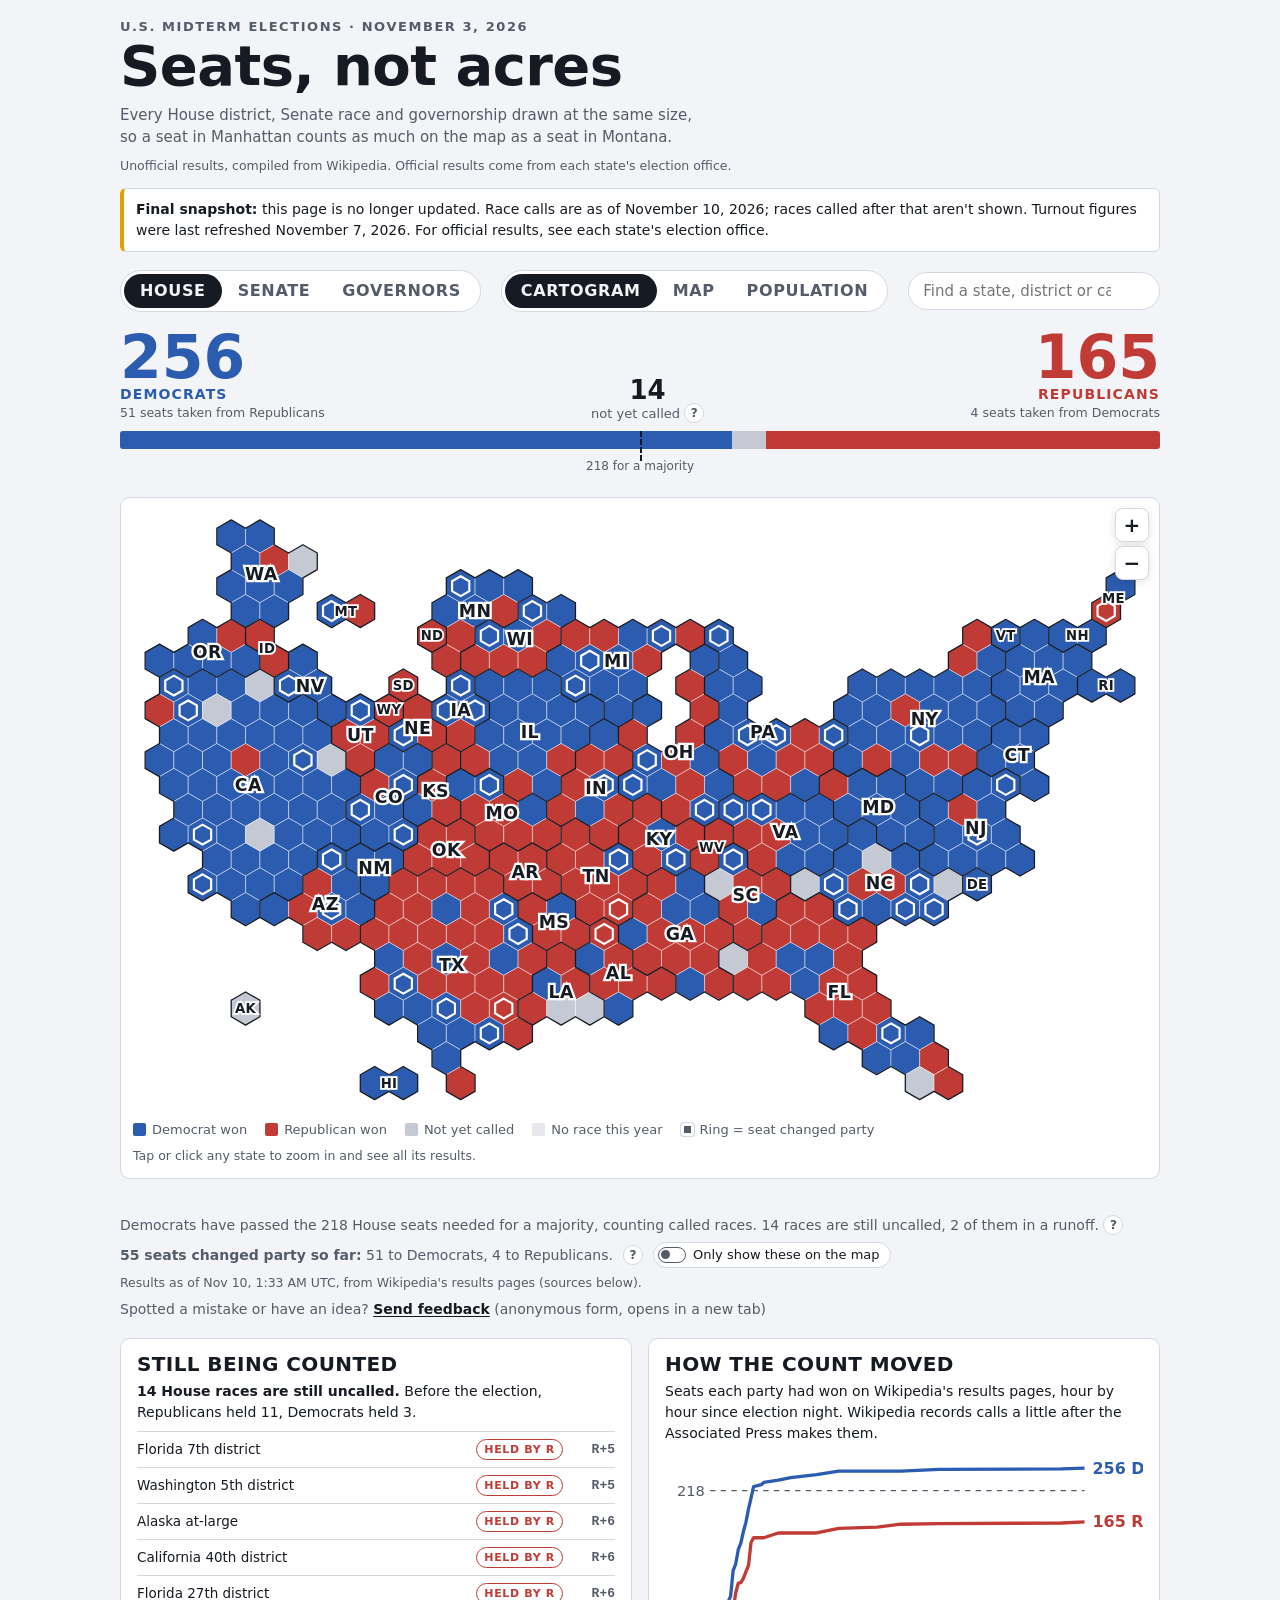
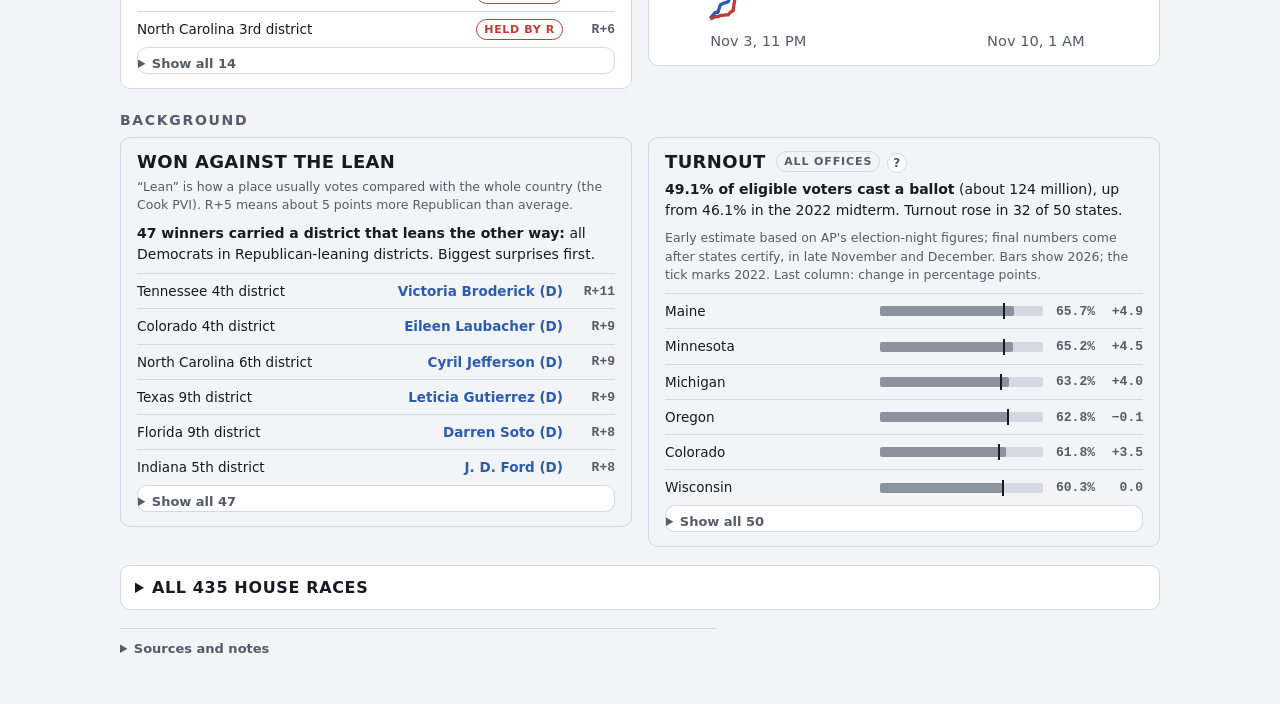
==== docs/index.html @ 41508993 "Results as of 2026-11-10T01:33:00Z UTC Co-Authored-By: Claude Opus 5.5 <noreply@anthropic.com> Claud" ====
<!doctype html>
<html lang="en">
<meta charset="utf-8">
<link rel="icon" href="data:image/svg+xml,%3Csvg xmlns=%27http://www.w3.org/2000/svg%27 viewBox=%270 0 32 32%27%3E%3Cpath d=%27M16 2l12 7v14l-12 7-12-7V9z%27 fill=%27%232c5cb0%27/%3E%3Cpath d=%27M16 2l12 7v14l-12 7z%27 fill=%27%23c03a36%27/%3E%3C/svg%3E">
<meta name="viewport" content="width=device-width, initial-scale=1, viewport-fit=cover">
<title>Seats, Not Acres</title>
<meta name="claude:viewport-fit-sides" content="cover">
<meta name="description" content="Cartogram of the 2026 US midterm results: every House district, Senate race and governorship drawn at equal size.">
<meta property="og:type" content="website">
<meta property="og:title" content="Seats, not acres: 2026 midterm results">
<meta property="og:description" content="An unofficial map of the 2026 US midterm results where every House seat, Senate race and governorship is the same size. Updated from Wikipedia.">
<meta name="twitter:card" content="summary_large_image">
<meta property="og:url" content="https://ajl713.github.io/midterm-cartogram/">
<meta property="og:image" content="https://ajl713.github.io/midterm-cartogram/preview.png">
<meta property="og:image:width" content="1200">
<meta property="og:image:height" content="630">
<meta property="og:image:alt" content="The seat tally and a hexagon map of the 2026 House results.">
<link rel="canonical" href="https://ajl713.github.io/midterm-cartogram/">
<style>
/* Layout concept: a single newsroom column. Tally board on top, the
   cartogram as the hero, legend and race list beneath. Party colours are
   semantic (they mean D / R), so the only free accent is the ink itself. */
:root {
  --paper: #f3f4f7;        /* cool grey-blue paper */
  --panel: #ffffff;
  --ink: #161a22;
  --ink-2: #545b69;        /* secondary text */
  --rule: #d4d8e0;
  --dem: #2c5cb0;
  --rep: #c03a36;
  --pending: #c4c9d3;      /* race not yet called */
  --norace: #e6e8ee;       /* no race this year */
  --halo: #ffffff;         /* flip ring + label knock-out */
  --state-line: #161a22;   /* state borders on the hexmap */
  --focus: #e0a100;
  --dem-2: #8aa7da;        /* delegation: mostly D */
  --rep-2: #df9692;        /* delegation: mostly R */
  --mixed: #a68cb3;        /* delegation: about even */
  --dem-3: #c9d6ee;        /* county margin: D by under 5 */
  --rep-3: #f1cbc8;        /* county margin: R by under 5 */
  --pending-dot: #7d8494;  /* uncalled race in the dot view (darker than "no race") */

  --display: "Avenir Next Condensed", "Bahnschrift SemiCondensed", "Roboto Condensed", "Arial Narrow", sans-serif-condensed, system-ui, sans-serif; /* device fonts only: no third-party font requests */
  --body: system-ui, -apple-system, "Segoe UI", Roboto, "Helvetica Neue", sans-serif;
  --mono: ui-monospace, "SF Mono", Menlo, Consolas, monospace;
}
@media (prefers-color-scheme: dark) {
  :root:not([data-theme="light"]) {
    --paper: #11141a; --panel: #1a1e26; --ink: #e9ecf2; --ink-2: #9aa3b2;
    --rule: #2e3440; --dem: #5b8be0; --rep: #e46b65; --pending: #4a515e;
    --norace: #20252e; --halo: #11141a; color-scheme: dark; --state-line: #e9ecf2;
    --dem-2: #5370a6; --rep-2: #a65650; --mixed: #9983ae; --pending-dot: #8a92a2; --dem-3: #33415c; --rep-3: #5a3734;
  }
}
:root[data-theme="dark"] {
  --paper: #11141a; --panel: #1a1e26; --ink: #e9ecf2; --ink-2: #9aa3b2;
  --rule: #2e3440; --dem: #5b8be0; --rep: #e46b65; --pending: #4a515e;
  --norace: #20252e; --halo: #11141a; color-scheme: dark; --state-line: #e9ecf2;
  --dem-2: #5370a6; --rep-2: #a65650; --mixed: #9983ae; --pending-dot: #8a92a2; --dem-3: #33415c; --rep-3: #5a3734;
}

body {
  margin: 0; /* no browser default margin, so the 16px side gutter is exact */
  background: var(--paper);
  color: var(--ink);
  font: 15px/1.5 var(--body);
  padding-left: max(16px, env(safe-area-inset-left, 0px));
  padding-right: max(16px, env(safe-area-inset-right, 0px));
  padding-block: 20px 40px;
}
.wrap { max-width: 1040px; margin: 0 auto; display: grid; gap: 22px; }

/* ---------- masthead ---------- */
.eyebrow {
  font: 600 13px/1 var(--display); letter-spacing: .12em; text-transform: uppercase;
  color: var(--ink-2); margin: 0 0 6px;
}
h1 {
  font: 700 clamp(34px, 6vw, 56px)/0.98 var(--display); letter-spacing: -.01em;
  margin: 0; text-wrap: balance;
}
.lede { margin: 10px 0 0; max-width: 62ch; color: var(--ink-2); }

/* ---------- controls ---------- */
.controls { display: flex; flex-wrap: wrap; gap: 12px 20px; align-items: center; justify-content: space-between; }
.tabs { display: inline-flex; border: 1px solid var(--rule); border-radius: 999px; padding: 3px; background: var(--panel); }
.tabs button {
  font: 600 16px/1 var(--display); letter-spacing: .04em; text-transform: uppercase;
  border: 0; background: transparent; color: var(--ink-2); padding: 9px 16px; border-radius: 999px; cursor: pointer;
}
.tabs button[aria-pressed="true"] { background: var(--ink); color: var(--paper); }
.toggle { display: inline-flex; align-items: center; gap: 8px; color: var(--ink-2); cursor: pointer; user-select: none; }
.toggle input { width: 18px; height: 18px; accent-color: var(--ink); }
button:focus-visible, .toggle input:focus-visible, summary:focus-visible { outline: 3px solid var(--focus); outline-offset: 2px; }

/* ---------- tally board ---------- */
.tally { display: grid; gap: 10px; }
.tally-row { display: flex; justify-content: space-between; align-items: end; gap: 12px; }
.side { display: grid; gap: 2px; }
.side.right { text-align: right; justify-items: end; }
.side .num { font: 700 clamp(40px, 7vw, 60px)/.9 var(--display); font-variant-numeric: tabular-nums; }
.side .who { font: 600 14px/1.2 var(--display); text-transform: uppercase; letter-spacing: .08em; }
.side .sub { font-size: 12.5px; color: var(--ink-2); }
.dem { color: var(--dem); } .rep { color: var(--rep); }
.mid { text-align: center; color: var(--ink-2); font-size: 13px; }
.mid strong { display: block; font: 700 26px/1 var(--display); color: var(--ink); font-variant-numeric: tabular-nums; }
.bar { position: relative; display: flex; height: 18px; border-radius: 3px; overflow: hidden; background: var(--pending); }
.bar span { display: block; height: 100%; transition: width .4s ease; }
.bar .d { background: var(--dem); } .bar .u { background: var(--pending); } .bar .r { background: var(--rep); }
.bar .hold { opacity: .55; }
.tick { position: relative; height: 22px; }
.tick::before { content: ""; position: absolute; left: var(--at); top: -26px; height: 30px; border-left: 2px dashed var(--ink); }
.tick span { position: absolute; left: var(--at); transform: translateX(-50%); font-size: 12px; color: var(--ink-2); white-space: nowrap; }
.status { font-size: 13.5px; color: var(--ink-2); margin: 0; }

/* ---------- map ---------- */
figure { margin: 0; background: var(--panel); border: 1px solid var(--rule); border-radius: 10px; padding: 12px; }
#map { display: block; width: 100%; height: auto; touch-action: manipulation; }
.seat { cursor: pointer; transition: opacity .2s; }
.seat .hex { stroke: var(--panel); stroke-width: .1; }
.seat .ring { fill: none; stroke: var(--halo); stroke-width: .13; }
.seat.dim { opacity: .18; }
.seat:hover .hex, .seat.active .hex { stroke: var(--ink); stroke-width: .14; }
.border { stroke: var(--state-line); stroke-width: .2; fill: none; stroke-linecap: round; pointer-events: none; }
.label { font: 600 .62px var(--display); text-anchor: middle; dominant-baseline: central; fill: var(--ink); pointer-events: none; letter-spacing: .02em; }
.label.on-color { fill: #fff; }
.label.house { font-size: 1.05px; fill: var(--ink); paint-order: stroke; stroke: var(--panel); stroke-width: .28px; }
.inset-note { font: .7px var(--body); fill: var(--ink-2); }

/* geographic styles (975 x 610 Albers USA units) */
.state .shape { stroke: var(--panel); stroke-width: .8; stroke-linejoin: round; }
.state .shape.outline { stroke: var(--rule); stroke-width: .7; }
.state:hover .shape, .state.active .shape { stroke: var(--ink); stroke-width: 1.6; }
.state .hatch { pointer-events: none; }
.hatch-line { fill: var(--halo); opacity: .55; }
.label.geo { font-size: 13px; fill: var(--ink); paint-order: stroke; stroke: var(--panel); stroke-width: 2.5px; stroke-opacity: .7; }
.dots path.dim { opacity: .15; }
.legend .stripes { background-image: repeating-linear-gradient(45deg, transparent 0 2px, var(--halo) 2px 4px) !important; outline: 1px solid var(--rule); }
.legend-note { flex-basis: 100%; margin: 2px 0 0; font-size: 12.5px; }

.legend { display: flex; flex-wrap: wrap; gap: 8px 18px; margin-top: 10px; font-size: 13px; color: var(--ink-2); }
.legend i { display: inline-block; width: 13px; height: 13px; border-radius: 2px; vertical-align: -2px; margin-right: 6px; }
.legend .ring { box-shadow: inset 0 0 0 3px var(--halo); outline: 1px solid var(--rule); }

/* ---------- tooltip ---------- */
#tip {
  position: fixed; z-index: 20; max-width: min(300px, calc(100vw - 32px)); pointer-events: none;
  background: var(--panel); color: var(--ink); border: 1px solid var(--rule); border-radius: 8px;
  padding: 10px 12px; box-shadow: 0 6px 24px rgb(0 0 0 / .18); font-size: 13.5px;
}
#tip h3 { font: 700 18px/1.1 var(--display); margin: 0 0 4px; }
#tip .call { font-weight: 600; }
#tip .meta { color: var(--ink-2); font-size: 12.5px; margin-top: 4px; }
#tip ul { margin: 6px 0 0; padding-left: 16px; color: var(--ink-2); font-size: 12.5px; }
.chip { display: inline-block; font: 600 11px/1 var(--display); letter-spacing: .08em; text-transform: uppercase; padding: 3px 6px; border-radius: 3px; margin-left: 6px; vertical-align: 2px; }
.chip.flip { background: var(--ink); color: var(--paper); }
.chip.wait { background: var(--pending); color: var(--ink); }

/* ---------- race list ---------- */
details { background: var(--panel); border: 1px solid var(--rule); border-radius: 10px; }
summary { cursor: pointer; padding: 12px 14px; font: 600 16px var(--display); letter-spacing: .04em; text-transform: uppercase; }
.table-wrap { overflow-x: auto; padding: 0 14px 14px; }
table { border-collapse: collapse; width: 100%; font-size: 13.5px; font-variant-numeric: tabular-nums; }
th, td { text-align: left; padding: 6px 8px; border-bottom: 1px solid var(--rule); white-space: nowrap; }
th { font: 600 12px var(--display); letter-spacing: .08em; text-transform: uppercase; color: var(--ink-2); }
td.party { font-weight: 600; }

footer { font-size: 12.5px; color: var(--ink-2); display: grid; gap: 6px; max-width: 75ch; }
footer p { margin: 0; }
footer a { color: inherit; }

@media (prefers-reduced-motion: reduce) { .bar span, .seat { transition: none; } }

/* ---------- context panels ---------- */
.panels { display: grid; grid-template-columns: repeat(auto-fit, minmax(min(100%, 380px), 1fr)); gap: 16px; align-items: start; }
.card { background: var(--panel); border: 1px solid var(--rule); border-radius: 10px; padding: 14px 16px; min-width: 0; }
.card h2 { font: 700 20px/1.1 var(--display); letter-spacing: .02em; text-transform: uppercase; margin: 0 0 6px; }
.card .hint { margin: 0 0 8px; font-size: 12.5px; color: var(--ink-2); }
.card .lead { margin: 0 0 8px; font-size: 14px; }
.rows { list-style: none; margin: 0; padding: 0; }
.rows li { display: flex; align-items: center; gap: 8px; padding: 7px 0; border-top: 1px solid var(--rule); font-size: 13.5px; }
.rows .what { flex: 1; min-width: 0; }
.rows .who { font-weight: 600; text-align: right; }
.rows .lean { font: 600 13px var(--mono); font-variant-numeric: tabular-nums; color: var(--ink-2); min-width: 44px; text-align: right; }
.pill { font: 600 11px/1 var(--display); letter-spacing: .06em; text-transform: uppercase; padding: 4px 7px; border-radius: 999px; white-space: nowrap; border: 1px solid currentColor; }
.pill.d { color: var(--dem); } .pill.r { color: var(--rep); } .pill.n { color: var(--ink-2); }
/* Turnout: neutral bars (turnout isn't partisan), a tick for 2022. */
.tbar { position: relative; flex: 0 0 34%; height: 10px; border-radius: 2px; background: var(--rule); }
.tbar .now { position: absolute; inset: 0 auto 0 0; border-radius: 2px; background: var(--ink-2); opacity: .55; }
.tbar .then { position: absolute; top: -3px; bottom: -3px; width: 2px; margin-left: -1px; background: var(--ink); }
.rows .delta { min-width: 40px; }
.more summary { padding: 8px 0 2px; font: 600 13px var(--body); text-transform: none; letter-spacing: 0; color: var(--ink-2); cursor: pointer; }
.more[open] summary { margin-bottom: 4px; }

/* ---------- explainers, changes line, search, state card, history ---------- */
.q {
  width: 20px; height: 20px; padding: 0; border-radius: 50%; border: 1px solid var(--rule);
  background: var(--panel); color: var(--ink-2); font: 600 12px/18px var(--body); cursor: pointer; vertical-align: 1px;
}
.q:hover { color: var(--ink); border-color: var(--ink-2); }
.linkish { border: 0; background: none; padding: 0; color: var(--ink); font: inherit; text-decoration: underline; text-underline-offset: 2px; cursor: pointer; }
.changes { display: flex; flex-wrap: wrap; gap: 4px 10px; align-items: center; }
#tip .term { max-width: 260px; font-size: 13px; line-height: 1.45; }

.finder { display: grid; gap: 4px; flex: 1 1 220px; max-width: 340px; }
.finder input {
  width: 100%; font: 15px var(--body); color: var(--ink); background: var(--panel);
  border: 1px solid var(--rule); border-radius: 999px; padding: 9px 14px;
}
.finder input:focus-visible { outline: 3px solid var(--focus); outline-offset: 1px; }
.find-msg { margin: 0; font-size: 13px; color: var(--ink-2); min-height: 0; }
.find-msg:empty { display: none; }

.state-card .state-head { display: flex; justify-content: space-between; align-items: center; }
.state-card .close { border: 0; background: none; color: var(--ink-2); font-size: 24px; line-height: 1; cursor: pointer; padding: 2px 6px; }
.state-card .rows li { justify-content: space-between; flex-wrap: wrap; }
.state-card .what { flex: 0 0 auto; min-width: 9em; color: var(--ink-2); }
.muted { color: var(--ink-2); }

.spark { width: 100%; height: auto; display: block; }
.spark .ln { fill: none; stroke-width: 2.5; stroke-linejoin: round; }
.spark .dem-ln { stroke: var(--dem); } .spark .rep-ln { stroke: var(--rep); }
.spark .maj { stroke: var(--ink-2); stroke-dasharray: 4 4; stroke-width: 1; }
.spark .axis { font: 11px var(--body); fill: var(--ink-2); }
.spark .end { font: 600 12px var(--body); }
.spark .end.dem { fill: var(--dem); } .spark .end.rep { fill: var(--rep); }

/* ---------- zoom ---------- */
figure { position: relative; }
.zoom-out {
  position: absolute; top: 10px; left: 10px; z-index: 2;
  font: 600 13px var(--body); color: var(--ink); background: var(--panel);
  border: 1px solid var(--rule); border-radius: 999px; padding: 7px 12px; cursor: pointer;
  box-shadow: 0 2px 8px rgb(0 0 0 / .12);
}
.zoom-out:focus-visible { outline: 3px solid var(--focus); outline-offset: 2px; }
.seat.unfocused { opacity: .35; }
.seat.unfocused.dim { opacity: .12; }
/* Lines keep the same on-screen width at any zoom. */
.seat .hex, .border, .state .shape, .counties { vector-effect: non-scaling-stroke; }
.seat .hex { stroke-width: .6px; stroke-opacity: .75; } /* softer gaps between hexagons */
.seat:hover .hex, .seat.active .hex { stroke-width: 2px; }
.border { stroke-width: 1.3px; } /* state borders: thin, so they outline without dominating */
.state .shape { stroke-width: 1px; }
.state .shape.outline { stroke-width: 1px; }
.state:hover .shape, .state.active .shape { stroke-width: 2px; }
.counties { fill: none; stroke: var(--ink-2); stroke-width: .7px; opacity: .55; pointer-events: none; }
/* State labels on the map keep their size as you zoom in. */
.label.geo { font-size: calc(13px / var(--z, 1)); stroke-width: calc(2.5px / var(--z, 1)); }
@media (prefers-reduced-motion: reduce) { .seat { transition: none; } }
/* Keyboard focus on a seat: outline the shape itself (an outline on an SVG
   group is drawn around its whole bounding box, which looks like a stray box). */
.seat:focus { outline: none; }
.seat:focus-visible .hex, .seat:focus-visible .shape { stroke: var(--focus); stroke-width: 3px; }
/* House cartogram state labels also keep their size when zoomed. */
.label.house { font-size: calc(1.05px / var(--z, 1)); stroke-width: calc(.28px / var(--z, 1)); }

/* Disclaimer under the map while county lines are shown */
.county-note {
  margin: 8px 0 0; padding: 8px 10px; font-size: 13px; color: var(--ink-2);
  background: var(--paper); border-left: 3px solid var(--pending); border-radius: 4px;
}
.county-note strong { color: var(--ink); font-weight: 600; }

/* ---------- districts (House view, zoomed into a state) ---------- */
.seat.district .shape { stroke: var(--panel); stroke-width: 1.2px; vector-effect: non-scaling-stroke; stroke-linejoin: round; }
.seat.district:hover .shape, .seat.district.active .shape { stroke: var(--ink); stroke-width: 2.2px; }
.seat.district:focus-visible .shape { stroke: var(--focus); stroke-width: 3px; }
.district-lines { fill: none; stroke: var(--ink); stroke-width: 1.3px; opacity: .7; vector-effect: non-scaling-stroke; pointer-events: none; }

/* ---------- counties (Senate / governor, zoomed in, when county results exist) ---------- */
.seat.county .shape { stroke: var(--panel); stroke-width: .8px; vector-effect: non-scaling-stroke; stroke-linejoin: round; }
.seat.county:hover .shape, .seat.county.active .shape { stroke: var(--ink); stroke-width: 2px; }
.seat.county:focus-visible .shape { stroke: var(--focus); stroke-width: 3px; }

/* ---------- cleaner layout (Nov 4) ---------- */
/* Text for screen readers only (e.g. the search box's label; the placeholder shows it visually). */
.sr-only { position: absolute; width: 1px; height: 1px; padding: 0; margin: -1px; overflow: hidden; clip: rect(0 0 0 0); white-space: nowrap; border: 0; }
.wrap { gap: 18px; grid-template-columns: minmax(0, 1fr); } /* one column that never grows past the screen */
.tally { gap: 8px; }
.side .sub:empty { display: none; }

/* Map hint: shown until a state is zoomed into. */
.map-hint { margin: 8px 0 0; font-size: 12.5px; color: var(--ink-2); }
figure:has(.zoom-out:not([hidden])) .map-hint { display: none; }

/* The short summary right under the map. */
.summary { display: grid; gap: 6px; }
.summary .status { font-size: 14px; }
.summary .asof { font-size: 12.5px; }

/* Background: lean and turnout, quieter than the count panels. */
.background { display: grid; gap: 10px; }
.section-title { font: 600 14px/1 var(--display); letter-spacing: .12em; text-transform: uppercase; color: var(--ink-2); margin: 6px 0 0; }
.card h3 { font: 700 18px/1.1 var(--display); letter-spacing: .02em; text-transform: uppercase; margin: 0 0 6px; }
.card.quiet { background: transparent; }
.scope { font: 600 11px/1 var(--display); letter-spacing: .08em; color: var(--ink-2); border: 1px solid var(--rule); border-radius: 999px; padding: 3px 7px; vertical-align: 3px; margin-left: 4px; }

/* Sources and notes: one line, opens on tap. */
details.notes { background: none; border: 0; border-top: 1px solid var(--rule); border-radius: 0; }
details.notes summary { padding: 12px 0 8px; font: 600 13px var(--body); letter-spacing: 0; text-transform: none; color: var(--ink-2); }
.notes-body { display: grid; gap: 6px; padding-bottom: 8px; }

/* Phones: smaller masthead, and the map runs edge to edge so the hexagons are as big as possible. */
@media (max-width: 600px) {
  h1 { font-size: 34px; }
  .lede { font-size: 14px; }
  .controls { gap: 10px; }
  .tabs button { padding: 9px 12px; font-size: 15px; }
  .finder { flex-basis: 100%; max-width: none; }
  figure { margin-inline: -16px; width: calc(100% + 32px); min-width: 0; box-sizing: border-box; border-radius: 0; border-inline: 0; padding: 8px 4px; }
  figure .legend, figure .map-hint, figure .county-note { margin-inline: 12px; }
}

/* ---------- map lines that must show over any fill (Nov 4 fix) ----------
   Cartographic "casing": each line is drawn twice, wide and dark underneath,
   thin and white on top. White-with-a-dark-edge stays visible on blue, red,
   grey and the plain background, in light and dark mode. */
:root { --line-top: #ffffff; --line-casing: #000000; }
.counties-casing, .counties, .district-casing, .district-lines {
  fill: none; pointer-events: none; vector-effect: non-scaling-stroke; stroke-linejoin: round;
}
.counties-casing { stroke: var(--line-casing); stroke-width: 2.2px; opacity: .35; }
.counties { stroke: var(--line-top); stroke-width: .8px; opacity: .85; }
/* House, Population style: counties step back so the district borders lead. */
.counties.under-districts { opacity: .45; }
.district-casing { stroke: var(--line-casing); stroke-width: 4.5px; opacity: .55; }
.district-lines { stroke: var(--line-top); stroke-width: 2.2px; opacity: 1; }
/* Population style: plain background, so plain lines. Districts are a solid ink line
   with a thin halo in the page color, so they stay on top of dots and county lines. */
.counties.plain { stroke: var(--ink-2); stroke-width: .8px; opacity: .6; }
.counties.plain.under-districts { opacity: .4; }
.district-casing { stroke: var(--panel); stroke-width: 5px; opacity: .9; }
.district-lines { stroke: var(--ink); stroke-width: 2.2px; }

/* Trust notes in the masthead */
.unofficial { margin: 8px 0 0; font-size: 12.5px; color: var(--ink-2); }
.final-banner {
  margin: 12px 0 0; padding: 10px 12px; font-size: 14px; color: var(--ink);
  background: var(--panel); border: 1px solid var(--rule); border-left: 4px solid var(--focus); border-radius: 6px;
}

/* Keyboard: a "skip past the map" link that appears only when focused. */
.skip { position: absolute; left: 12px; top: 52px; z-index: 5; background: var(--panel); color: var(--ink);
  border: 1px solid var(--rule); border-radius: 999px; padding: 7px 12px; font: 600 13px var(--body); }
.skip:not(:focus) { width: 1px; height: 1px; padding: 0; border: 0; overflow: hidden; clip: rect(0 0 0 0); white-space: nowrap; }
.skip:focus { outline: 3px solid var(--focus); outline-offset: 2px; }
.tabs button:focus-visible { outline: 3px solid var(--focus); outline-offset: 2px; }
/* Taps on a population dot go to the state under it (empty space zooms out). */
.dots { pointer-events: none; }
/* A state's whole inside counts as the state, even where it is drawn as an outline only
   (Population style), so only real empty space or ocean zooms back out. */
.seat .shape { pointer-events: all; }

/* ---------- state names on the Map and Population styles ---------- */
/* Country view: small states and the Population style have no room for names. */
#map:not(.zoomed) .label.geo.small, #map:not(.zoomed) .state-labels.zoom-only { display: none; }
/* Zoomed in: a fixed, readable size on any screen (--upx = map units per screen pixel),
   with a halo in the page color so names read over districts, counties and dots. */
#map.zoomed .label.geo {
  font-size: calc(12px * var(--upx, 1)); stroke-width: calc(3px * var(--upx, 1));
  stroke: var(--panel); stroke-opacity: .85; paint-order: stroke; letter-spacing: .04em;
}

/* ---------- pan and zoom by hand ---------- */
#map { touch-action: pan-x pan-y; }          /* one finger scrolls the page; pinches come to the map */
#map.pannable { touch-action: none; cursor: grab; } /* zoomed in: one finger or the mouse moves the map */
#map.dragging { cursor: grabbing; }
#map.dragging .seat { cursor: grabbing; }
.zoom-ctrls { position: absolute; top: 10px; right: 10px; z-index: 2; display: grid; gap: 4px; }
.zoom-ctrls button {
  width: 34px; height: 34px; border-radius: 8px; border: 1px solid var(--rule); background: var(--panel);
  color: var(--ink); font: 600 20px/1 var(--body); cursor: pointer; box-shadow: 0 2px 8px rgb(0 0 0 / .12);
}
.zoom-ctrls button:focus-visible { outline: 3px solid var(--focus); outline-offset: 2px; }
.wheel-hint {
  position: absolute; left: 50%; top: 45%; transform: translate(-50%, -50%); z-index: 3; margin: 0;
  background: rgb(0 0 0 / .72); color: #fff; font-size: 14px; padding: 8px 12px; border-radius: 8px;
  pointer-events: none; white-space: nowrap;
}
@media (hover: none) { .wheel-hint { display: none; } } /* phones and tablets pinch instead */

/* ---------- smooth changes ---------- */
/* Toggle highlight: one pill per group that slides to the pressed button. */
.tabs { position: relative; }
.tabs .pill-bg { position: absolute; top: 3px; bottom: 3px; left: 0; border-radius: 999px; background: var(--ink); pointer-events: none; }
.tabs .pill-bg.ready { transition: transform .28s cubic-bezier(.3,.7,.2,1), width .28s cubic-bezier(.3,.7,.2,1); }
.tabs button { position: relative; z-index: 1; transition: color .2s; }
.tabs button[aria-pressed="true"] { background: transparent; color: var(--paper); }
/* Crossfade timing; the toggles and the tally animate themselves instead. */
::view-transition-old(root), ::view-transition-new(root) { animation-duration: .28s; }
.controls { view-transition-name: controls; }
.tally { view-transition-name: tally; }
::view-transition-old(controls), ::view-transition-old(tally) { animation: none; opacity: 0; }
::view-transition-new(controls), ::view-transition-new(tally) { animation: none; }
/* Small things appear with a short fade instead of popping in. */
@keyframes fade-in { from { opacity: 0; transform: translateY(3px); } to { opacity: 1; transform: none; } }
#tip:not([hidden]) { animation: fade-in .12s ease-out; }
.state-card:not([hidden]), .zoom-out:not([hidden]), .final-banner:not([hidden]) { animation: fade-in .22s ease-out; }
@media (prefers-reduced-motion: reduce) {
  .tabs .pill-bg.ready, .tabs button { transition: none; }
  #tip:not([hidden]), .state-card:not([hidden]), .zoom-out:not([hidden]), .final-banner:not([hidden]) { animation: none; }
  ::view-transition-group(*), ::view-transition-old(*), ::view-transition-new(*) { animation: none !important; }
}

/* ---------- steady tally board + changed-party switch ---------- */
/* The line under each number is always there (House shows seats taken from the other
   party), so the board never changes height when switching offices. */
.side .sub, .side .sub:empty { display: block; min-height: 1.3em; }
.bar span { transition: width .45s cubic-bezier(.3,.7,.2,1); }
/* "Only show these on the map": a small on/off switch. The label never changes,
   so the line doesn't reflow; the switch itself shows on or off. */
.flip-switch { display: inline-flex; align-items: center; gap: 7px; padding: 3px 10px 3px 4px; border: 1px solid var(--rule);
  border-radius: 999px; background: var(--panel); color: var(--ink); font: 500 13px/1.4 var(--body); cursor: pointer;
  transition: border-color .2s, background-color .2s; }
.flip-switch:hover { border-color: var(--ink-2); }
.flip-switch .track { position: relative; box-sizing: border-box; width: 28px; height: 16px; border-radius: 999px;
  border: 1.5px solid var(--ink-2); background: transparent; transition: background-color .2s, border-color .2s; }
.flip-switch .track::after { content: ""; position: absolute; top: 2px; left: 2px; width: 9px; height: 9px; border-radius: 50%;
  background: var(--ink-2); transition: transform .2s cubic-bezier(.3,.7,.2,1), background-color .2s; }
.flip-switch[aria-pressed="true"] { border-color: var(--ink); }
.flip-switch[aria-pressed="true"] .track { background: var(--ink); border-color: var(--ink); }
.flip-switch[aria-pressed="true"] .track::after { transform: translateX(12px); background: var(--paper); }
@media (prefers-reduced-motion: reduce) { .flip-switch, .flip-switch .track, .flip-switch .track::after, .bar span { transition: none; } }

/* ---------- feedback link ---------- */
.feedback a { color: var(--ink); font-weight: 600; text-underline-offset: 2px; }
.feedback .aside { color: var(--ink-2); }

/* House cartogram: one- and two-seat states get a smaller name so neighbours don't collide. */
.label.house.small { font-size: .8px; stroke-width: .22px; }
#map.zoomed .label.house.small { font-size: calc(.8px / var(--z, 1)); stroke-width: calc(.22px / var(--z, 1)); }
</style>

<main class="wrap">
  <header>
    <p class="eyebrow">U.S. midterm elections · November 3, 2026</p>
    <h1>Seats, not acres</h1>
    <p class="lede">Every House district, Senate race and governorship drawn at the same size, so a seat in Manhattan counts as much on the map as a seat in Montana.</p>
    <p class="unofficial">Unofficial results, compiled from Wikipedia. Official results come from each state's election office.</p>
    <p class="final-banner" id="final-banner" role="status" hidden></p>
  </header>

  <div class="controls">
    <div class="tabs" role="group" aria-label="Office">
      <button type="button" data-view="house" aria-pressed="true">House</button>
      <button type="button" data-view="senate" aria-pressed="false">Senate</button>
      <button type="button" data-view="governors" aria-pressed="false">Governors</button>
    </div>
    <div class="tabs styles" role="group" aria-label="Map style">
      <button type="button" data-style="cartogram" aria-pressed="true">Cartogram</button>
      <button type="button" data-style="map" aria-pressed="false">Map</button>
      <button type="button" data-style="dots" aria-pressed="false">Population</button>
    </div>
    <div class="finder">
      <label for="find" class="sr-only">Find a race</label>
      <input id="find" type="search" list="find-list" placeholder="Find a state, district or candidate" autocomplete="off" enterkeyhint="search">
      <datalist id="find-list"></datalist>
      <p class="find-msg" id="find-msg" role="status"></p>
    </div>
  </div>

  <section class="tally" aria-label="Seat count">
    <div class="tally-row">
      <div class="side dem"><span class="num" id="d-num">0</span><span class="who">Democrats</span><span class="sub" id="d-sub"></span></div>
      <div class="mid"><strong id="u-num">0</strong>not yet called <button type="button" class="q" data-term="pending" aria-label="What does not yet called mean?">?</button></div>
      <div class="side right rep"><span class="num" id="r-num">0</span><span class="who">Republicans</span><span class="sub" id="r-sub"></span></div>
    </div>
    <div class="bar" id="bar" role="img"></div>
    <div class="tick" id="tick"><span></span></div>
  </section>

  <figure>
    <a class="skip" href="#after-map">Skip past the map</a>
    <button type="button" class="zoom-out" id="zoom-out" hidden>← Whole country</button>
    <div class="zoom-ctrls" role="group" aria-label="Zoom">
      <button type="button" id="zoom-in-btn" aria-label="Zoom in">+</button>
      <button type="button" id="zoom-out-btn" aria-label="Zoom out">−</button>
    </div>
    <p class="wheel-hint" id="wheel-hint" hidden>Hold Ctrl (⌘ on a Mac) and scroll to zoom, or pinch</p>
    <svg id="map" role="group" aria-label="Map of results. Use the search box to jump to a state, then Tab through its seats; Enter opens one." aria-describedby="status"></svg>
    <p class="county-note" id="county-note" role="note" hidden>County lines show borders only. <strong>How each county voted isn't available yet:</strong> states are still counting, and county results are published as each state finishes.</p>
    <div class="legend" id="legend"></div>
    <p class="map-hint">Tap or click any state to zoom in and see all its results.</p>
  </figure>

  <span id="after-map" tabindex="-1"></span>
  <section class="card state-card" id="state-card" hidden aria-live="polite"></section>

  <section class="summary" aria-label="Where things stand">
    <p class="status"><span id="status"></span> <button type="button" class="q" data-term="majority" aria-label="What is a majority?">?</button></p>
    <p class="status" id="held-note" hidden></p>
    <p class="status changes"><span id="changes"></span> <button type="button" class="q" data-term="gain" aria-label="What counts as changing party?">?</button>
      <button type="button" class="flip-switch" id="show-flips" aria-pressed="false"><span class="track" aria-hidden="true"></span>Only show these on the map</button></p>
    <p class="status asof">Results as of <span data-updated>…</span>, from Wikipedia's results pages (sources below).</p>
    <p class="status feedback">Spotted a mistake or have an idea? <a href="https://docs.google.com/forms/d/e/1FAIpQLSe3xU336rEL3261p4J6LMn-C82QrbYm8YPACOikHYaEpKunyg/viewform" target="_blank" rel="noopener">Send feedback</a> <span class="aside">(anonymous form, opens in a new tab)</span></p>
  </section>

  <section class="panels" aria-label="The count">
    <article class="card" id="pending-card">
      <h2>Still being counted</h2>
      <div id="pending-body"></div>
    </article>
    <article class="card" id="history-card" hidden>
      <h2>How the count moved</h2>
      <div id="history-body"></div>
    </article>
  </section>

  <section class="background" aria-labelledby="bg-title">
    <h2 class="section-title" id="bg-title">Background</h2>
    <div class="panels">
      <article class="card quiet" id="lean-card">
        <h3>Won against the lean</h3>
        <p class="hint">“Lean” is how a place usually votes compared with the whole country (the Cook PVI). R+5 means about 5 points more Republican than average.</p>
        <div id="lean-body"></div>
      </article>
      <article class="card quiet" id="turnout-card" hidden>
        <h3>Turnout <span class="scope">all offices</span> <button type="button" class="q" data-term="turnout" aria-label="What does turnout mean here?">?</button></h3>
        <div id="turnout-body"></div>
      </article>
    </div>
  </section>

  <details>
    <summary id="list-title">All races</summary>
    <div class="table-wrap">
      <table>
        <thead><tr><th>Race</th><th>Result</th><th>Winner</th><th>Party gain</th></tr></thead>
        <tbody id="rows"></tbody>
      </table>
    </div>
  </details>

  <footer>
    <details class="notes">
      <summary>Sources and notes</summary>
      <div class="notes-body">
    <p>Race calls and winners come from Wikipedia's
      <a href="https://en.wikipedia.org/wiki/2026_United_States_House_of_Representatives_elections" target="_blank" rel="noopener">House</a>,
      <a href="https://en.wikipedia.org/wiki/2026_United_States_Senate_elections" target="_blank" rel="noopener">Senate</a> and
      <a href="https://en.wikipedia.org/wiki/2026_United_States_gubernatorial_elections" target="_blank" rel="noopener">governor</a>
      results pages (CC BY-SA 4.0), which follow AP calls and can trail them by a few hours. Shading is by winner only; these tables do not include vote shares.</p>
    <p>House hexagons are laid out inside the outline of the country, one per seat. The outline is squeezed where there are few seats (the Mountain West) and stretched where there are many (the Northeast), so states sit roughly where they are but not at their true size or exact place, and a district's position inside its state is approximate. "Party gain" follows Wikipedia, and includes seats that changed hands because district lines were redrawn.</p>
    <p>Turnout: <a href="https://election.lab.ufl.edu/voter-turnout/" target="_blank" rel="noopener">UF Election Lab</a> (Michael McDonald), ballots counted as a share of the voting-eligible population. 2026 figures are early estimates until states certify; 2022 figures are final.</p>
    <p>State and county boundaries: US Census Bureau, via <a href="https://github.com/topojson/us-atlas" target="_blank" rel="noopener">us-atlas</a>. Population: 2020 Census state totals, spread across counties using each county's share in earlier Census estimates. County-level vote counts are not shown because they aren't available yet. County lines date from 2017: Connecticut shows its former 8 counties (replaced by 9 planning regions in 2022), and Alaska's Valdez-Cordova area appears as one before its 2019 split.</p>
    <p>Feedback: <a href="https://docs.google.com/forms/d/e/1FAIpQLSe3xU336rEL3261p4J6LMn-C82QrbYm8YPACOikHYaEpKunyg/viewform" target="_blank" rel="noopener">a short anonymous Google Form</a>. It doesn't ask for your name or email; answers go to a private spreadsheet and are never shown on this page. Please don't include personal information about yourself or others.</p>
      </div>
    </details>
  </footer>
</main>

<div id="tip" role="status" hidden></div>
<script>window.CARTO = {"hex":[{"id":"AL-01","state":"AL","q":6,"r":17,"x":25.115,"y":25.5},{"id":"AL-02","state":"AL","q":5,"r":18,"x":24.249,"y":27.0},{"id":"AL-03","state":"AL","q":6,"r":18,"x":25.981,"y":27.0},{"id":"AL-04","state":"AL","q":5,"r":19,"x":25.115,"y":28.5},{"id":"AL-05","state":"AL","q":6,"r":19,"x":26.847,"y":28.5},{"id":"AL-06","state":"AL","q":7,"r":19,"x":28.579,"y":28.5},{"id":"AL-07","state":"AL","q":5,"r":20,"x":25.981,"y":30.0},{"id":"AZ-01","state":"AZ","q":-2,"r":14,"x":8.66,"y":21.0},{"id":"AZ-02","state":"AZ","q":-3,"r":15,"x":7.794,"y":22.5},{"id":"AZ-03","state":"AZ","q":-2,"r":15,"x":9.526,"y":22.5},{"id":"AZ-04","state":"AZ","q":-5,"r":16,"x":5.196,"y":24.0},{"id":"AZ-05","state":"AZ","q":-4,"r":16,"x":6.928,"y":24.0},{"id":"AZ-06","state":"AZ","q":-3,"r":16,"x":8.66,"y":24.0},{"id":"AZ-07","state":"AZ","q":-2,"r":16,"x":10.392,"y":24.0},{"id":"AZ-08","state":"AZ","q":-4,"r":17,"x":7.794,"y":25.5},{"id":"AZ-09","state":"AZ","q":-3,"r":17,"x":9.526,"y":25.5},{"id":"AR-01","state":"AR","q":4,"r":14,"x":19.053,"y":21.0},{"id":"AR-02","state":"AR","q":5,"r":14,"x":20.785,"y":21.0},{"id":"AR-03","state":"AR","q":4,"r":15,"x":19.919,"y":22.5},{"id":"AR-04","state":"AR","q":5,"r":15,"x":21.651,"y":22.5},{"id":"CA-01","state":"CA","q":-4,"r":7,"x":-0.866,"y":10.5},{"id":"CA-02","state":"CA","q":-3,"r":7,"x":0.866,"y":10.5},{"id":"CA-03","state":"CA","q":-2,"r":7,"x":2.598,"y":10.5},{"id":"CA-04","state":"CA","q":-1,"r":7,"x":4.33,"y":10.5},{"id":"CA-05","state":"CA","q":-5,"r":8,"x":-1.732,"y":12.0},{"id":"CA-06","state":"CA","q":-4,"r":8,"x":0.0,"y":12.0},{"id":"CA-07","state":"CA","q":-3,"r":8,"x":1.732,"y":12.0},{"id":"CA-08","state":"CA","q":-2,"r":8,"x":3.464,"y":12.0},{"id":"CA-09","state":"CA","q":-1,"r":8,"x":5.196,"y":12.0},{"id":"CA-10","state":"CA","q":0,"r":8,"x":6.928,"y":12.0},{"id":"CA-11","state":"CA","q":-5,"r":9,"x":-0.866,"y":13.5},{"id":"CA-12","state":"CA","q":-4,"r":9,"x":0.866,"y":13.5},{"id":"CA-13","state":"CA","q":-3,"r":9,"x":2.598,"y":13.5},{"id":"CA-14","state":"CA","q":-2,"r":9,"x":4.33,"y":13.5},{"id":"CA-15","state":"CA","q":-1,"r":9,"x":6.062,"y":13.5},{"id":"CA-16","state":"CA","q":0,"r":9,"x":7.794,"y":13.5},{"id":"CA-17","state":"CA","q":-6,"r":10,"x":-1.732,"y":15.0},{"id":"CA-18","state":"CA","q":-5,"r":10,"x":0.0,"y":15.0},{"id":"CA-19","state":"CA","q":-4,"r":10,"x":1.732,"y":15.0},{"id":"CA-20","state":"CA","q":-3,"r":10,"x":3.464,"y":15.0},{"id":"CA-21","state":"CA","q":-2,"r":10,"x":5.196,"y":15.0},{"id":"CA-22","state":"CA","q":-1,"r":10,"x":6.928,"y":15.0},{"id":"CA-23","state":"CA","q":0,"r":10,"x":8.66,"y":15.0},{"id":"CA-24","state":"CA","q":-6,"r":11,"x":-0.866,"y":16.5},{"id":"CA-25","state":"CA","q":-5,"r":11,"x":0.866,"y":16.5},{"id":"CA-26","state":"CA","q":-4,"r":11,"x":2.598,"y":16.5},{"id":"CA-27","state":"CA","q":-3,"r":11,"x":4.33,"y":16.5},{"id":"CA-28","state":"CA","q":-2,"r":11,"x":6.062,"y":16.5},{"id":"CA-29","state":"CA","q":-1,"r":11,"x":7.794,"y":16.5},{"id":"CA-30","state":"CA","q":0,"r":11,"x":9.526,"y":16.5},{"id":"CA-31","state":"CA","q":-6,"r":12,"x":0.0,"y":18.0},{"id":"CA-32","state":"CA","q":-5,"r":12,"x":1.732,"y":18.0},{"id":"CA-33","state":"CA","q":-4,"r":12,"x":3.464,"y":18.0},{"id":"CA-34","state":"CA","q":-3,"r":12,"x":5.196,"y":18.0},{"id":"CA-35","state":"CA","q":-2,"r":12,"x":6.928,"y":18.0},{"id":"CA-36","state":"CA","q":-1,"r":12,"x":8.66,"y":18.0},{"id":"CA-37","state":"CA","q":-7,"r":13,"x":-0.866,"y":19.5},{"id":"CA-38","state":"CA","q":-6,"r":13,"x":0.866,"y":19.5},{"id":"CA-39","state":"CA","q":-5,"r":13,"x":2.598,"y":19.5},{"id":"CA-40","state":"CA","q":-4,"r":13,"x":4.33,"y":19.5},{"id":"CA-41","state":"CA","q":-3,"r":13,"x":6.062,"y":19.5},{"id":"CA-42","state":"CA","q":-2,"r":13,"x":7.794,"y":19.5},{"id":"CA-43","state":"CA","q":-1,"r":13,"x":9.526,"y":19.5},{"id":"CA-44","state":"CA","q":-6,"r":14,"x":1.732,"y":21.0},{"id":"CA-45","state":"CA","q":-5,"r":14,"x":3.464,"y":21.0},{"id":"CA-46","state":"CA","q":-4,"r":14,"x":5.196,"y":21.0},{"id":"CA-47","state":"CA","q":-3,"r":14,"x":6.928,"y":21.0},{"id":"CA-48","state":"CA","q":-7,"r":15,"x":0.866,"y":22.5},{"id":"CA-49","state":"CA","q":-6,"r":15,"x":2.598,"y":22.5},{"id":"CA-50","state":"CA","q":-5,"r":15,"x":4.33,"y":22.5},{"id":"CA-51","state":"CA","q":-4,"r":15,"x":6.062,"y":22.5},{"id":"CA-52","state":"CA","q":-6,"r":16,"x":3.464,"y":24.0},{"id":"CO-01","state":"CO","q":2,"r":10,"x":12.124,"y":15.0},{"id":"CO-02","state":"CO","q":3,"r":10,"x":13.856,"y":15.0},{"id":"CO-03","state":"CO","q":1,"r":11,"x":11.258,"y":16.5},{"id":"CO-04","state":"CO","q":2,"r":11,"x":12.99,"y":16.5},{"id":"CO-05","state":"CO","q":0,"r":12,"x":10.392,"y":18.0},{"id":"CO-06","state":"CO","q":1,"r":12,"x":12.124,"y":18.0},{"id":"CO-07","state":"CO","q":0,"r":13,"x":11.258,"y":19.5},{"id":"CO-08","state":"CO","q":1,"r":13,"x":12.99,"y":19.5},{"id":"CT-01","state":"CT","q":24,"r":9,"x":49.363,"y":13.5},{"id":"CT-02","state":"CT","q":25,"r":9,"x":51.095,"y":13.5},{"id":"CT-03","state":"CT","q":23,"r":10,"x":48.497,"y":15.0},{"id":"CT-04","state":"CT","q":24,"r":10,"x":50.229,"y":15.0},{"id":"CT-05","state":"CT","q":24,"r":11,"x":51.095,"y":16.5},{"id":"DE-00","state":"DE","q":20,"r":15,"x":47.631,"y":22.5},{"id":"FL-01","state":"FL","q":13,"r":16,"x":36.373,"y":24.0},{"id":"FL-02","state":"FL","q":14,"r":16,"x":38.105,"y":24.0},{"id":"FL-03","state":"FL","q":12,"r":17,"x":35.507,"y":25.5},{"id":"FL-04","state":"FL","q":13,"r":17,"x":37.239,"y":25.5},{"id":"FL-05","state":"FL","q":14,"r":17,"x":38.971,"y":25.5},{"id":"FL-06","state":"FL","q":15,"r":17,"x":40.703,"y":25.5},{"id":"FL-07","state":"FL","q":10,"r":18,"x":32.909,"y":27.0},{"id":"FL-08","state":"FL","q":11,"r":18,"x":34.641,"y":27.0},{"id":"FL-09","state":"FL","q":12,"r":18,"x":36.373,"y":27.0},{"id":"FL-10","state":"FL","q":13,"r":18,"x":38.105,"y":27.0},{"id":"FL-11","state":"FL","q":14,"r":18,"x":39.837,"y":27.0},{"id":"FL-12","state":"FL","q":10,"r":19,"x":33.775,"y":28.5},{"id":"FL-13","state":"FL","q":11,"r":19,"x":35.507,"y":28.5},{"id":"FL-14","state":"FL","q":12,"r":19,"x":37.239,"y":28.5},{"id":"FL-15","state":"FL","q":13,"r":19,"x":38.971,"y":28.5},{"id":"FL-16","state":"FL","q":14,"r":19,"x":40.703,"y":28.5},{"id":"FL-17","state":"FL","q":12,"r":20,"x":38.105,"y":30.0},{"id":"FL-18","state":"FL","q":13,"r":20,"x":39.837,"y":30.0},{"id":"FL-19","state":"FL","q":14,"r":20,"x":41.569,"y":30.0},{"id":"FL-20","state":"FL","q":12,"r":21,"x":38.971,"y":31.5},{"id":"FL-21","state":"FL","q":13,"r":21,"x":40.703,"y":31.5},{"id":"FL-22","state":"FL","q":14,"r":21,"x":42.435,"y":31.5},{"id":"FL-23","state":"FL","q":15,"r":21,"x":44.167,"y":31.5},{"id":"FL-24","state":"FL","q":13,"r":22,"x":41.569,"y":33.0},{"id":"FL-25","state":"FL","q":14,"r":22,"x":43.301,"y":33.0},{"id":"FL-26","state":"FL","q":15,"r":22,"x":45.033,"y":33.0},{"id":"FL-27","state":"FL","q":14,"r":23,"x":44.167,"y":34.5},{"id":"FL-28","state":"FL","q":15,"r":23,"x":45.899,"y":34.5},{"id":"GA-01","state":"GA","q":9,"r":15,"x":28.579,"y":22.5},{"id":"GA-02","state":"GA","q":10,"r":15,"x":30.311,"y":22.5},{"id":"GA-03","state":"GA","q":8,"r":16,"x":27.713,"y":24.0},{"id":"GA-04","state":"GA","q":9,"r":16,"x":29.445,"y":24.0},{"id":"GA-05","state":"GA","q":10,"r":16,"x":31.177,"y":24.0},{"id":"GA-06","state":"GA","q":7,"r":17,"x":26.847,"y":25.5},{"id":"GA-07","state":"GA","q":8,"r":17,"x":28.579,"y":25.5},{"id":"GA-08","state":"GA","q":9,"r":17,"x":30.311,"y":25.5},{"id":"GA-09","state":"GA","q":10,"r":17,"x":32.043,"y":25.5},{"id":"GA-10","state":"GA","q":7,"r":18,"x":27.713,"y":27.0},{"id":"GA-11","state":"GA","q":8,"r":18,"x":29.445,"y":27.0},{"id":"GA-12","state":"GA","q":9,"r":18,"x":31.177,"y":27.0},{"id":"GA-13","state":"GA","q":8,"r":19,"x":30.311,"y":28.5},{"id":"GA-14","state":"GA","q":9,"r":19,"x":32.043,"y":28.5},{"id":"ID-01","state":"ID","q":0,"r":5,"x":4.33,"y":7.5},{"id":"ID-02","state":"ID","q":0,"r":6,"x":5.196,"y":9.0},{"id":"IL-01","state":"IL","q":7,"r":7,"x":18.187,"y":10.5},{"id":"IL-02","state":"IL","q":8,"r":7,"x":19.919,"y":10.5},{"id":"IL-03","state":"IL","q":9,"r":7,"x":21.651,"y":10.5},{"id":"IL-04","state":"IL","q":7,"r":8,"x":19.053,"y":12.0},{"id":"IL-05","state":"IL","q":8,"r":8,"x":20.785,"y":12.0},{"id":"IL-06","state":"IL","q":9,"r":8,"x":22.517,"y":12.0},{"id":"IL-07","state":"IL","q":10,"r":8,"x":24.249,"y":12.0},{"id":"IL-08","state":"IL","q":6,"r":9,"x":18.187,"y":13.5},{"id":"IL-09","state":"IL","q":7,"r":9,"x":19.919,"y":13.5},{"id":"IL-10","state":"IL","q":8,"r":9,"x":21.651,"y":13.5},{"id":"IL-11","state":"IL","q":9,"r":9,"x":23.383,"y":13.5},{"id":"IL-12","state":"IL","q":5,"r":10,"x":17.321,"y":15.0},{"id":"IL-13","state":"IL","q":6,"r":10,"x":19.053,"y":15.0},{"id":"IL-14","state":"IL","q":7,"r":10,"x":20.785,"y":15.0},{"id":"IL-15","state":"IL","q":8,"r":10,"x":22.517,"y":15.0},{"id":"IL-16","state":"IL","q":6,"r":11,"x":19.919,"y":16.5},{"id":"IL-17","state":"IL","q":7,"r":11,"x":21.651,"y":16.5},{"id":"IN-01","state":"IN","q":10,"r":9,"x":25.115,"y":13.5},{"id":"IN-02","state":"IN","q":9,"r":10,"x":24.249,"y":15.0},{"id":"IN-03","state":"IN","q":10,"r":10,"x":25.981,"y":15.0},{"id":"IN-04","state":"IN","q":8,"r":11,"x":23.383,"y":16.5},{"id":"IN-05","state":"IN","q":9,"r":11,"x":25.115,"y":16.5},{"id":"IN-06","state":"IN","q":7,"r":12,"x":22.517,"y":18.0},{"id":"IN-07","state":"IN","q":8,"r":12,"x":24.249,"y":18.0},{"id":"IN-08","state":"IN","q":9,"r":12,"x":25.981,"y":18.0},{"id":"IN-09","state":"IN","q":8,"r":13,"x":25.115,"y":19.5},{"id":"IA-01","state":"IA","q":6,"r":7,"x":16.454,"y":10.5},{"id":"IA-02","state":"IA","q":5,"r":8,"x":15.588,"y":12.0},{"id":"IA-03","state":"IA","q":6,"r":8,"x":17.321,"y":12.0},{"id":"IA-04","state":"IA","q":5,"r":9,"x":16.454,"y":13.5},{"id":"KS-01","state":"KS","q":4,"r":10,"x":15.588,"y":15.0},{"id":"KS-02","state":"KS","q":3,"r":11,"x":14.722,"y":16.5},{"id":"KS-03","state":"KS","q":2,"r":12,"x":13.856,"y":18.0},{"id":"KS-04","state":"KS","q":3,"r":12,"x":15.588,"y":18.0},{"id":"KY-01","state":"KY","q":10,"r":12,"x":27.713,"y":18.0},{"id":"KY-02","state":"KY","q":9,"r":13,"x":26.847,"y":19.5},{"id":"KY-03","state":"KY","q":10,"r":13,"x":28.579,"y":19.5},{"id":"KY-04","state":"KY","q":11,"r":13,"x":30.311,"y":19.5},{"id":"KY-05","state":"KY","q":9,"r":14,"x":27.713,"y":21.0},{"id":"KY-06","state":"KY","q":10,"r":14,"x":29.445,"y":21.0},{"id":"LA-01","state":"LA","q":4,"r":18,"x":22.517,"y":27.0},{"id":"LA-02","state":"LA","q":3,"r":19,"x":21.651,"y":28.5},{"id":"LA-03","state":"LA","q":4,"r":19,"x":23.383,"y":28.5},{"id":"LA-04","state":"LA","q":2,"r":20,"x":20.785,"y":30.0},{"id":"LA-05","state":"LA","q":3,"r":20,"x":22.517,"y":30.0},{"id":"LA-06","state":"LA","q":4,"r":20,"x":24.249,"y":30.0},{"id":"ME-01","state":"ME","q":31,"r":3,"x":56.292,"y":4.5},{"id":"ME-02","state":"ME","q":30,"r":4,"x":55.426,"y":6.0},{"id":"MD-01","state":"MD","q":17,"r":11,"x":38.971,"y":16.5},{"id":"MD-02","state":"MD","q":18,"r":11,"x":40.703,"y":16.5},{"id":"MD-03","state":"MD","q":19,"r":11,"x":42.435,"y":16.5},{"id":"MD-04","state":"MD","q":17,"r":12,"x":39.837,"y":18.0},{"id":"MD-05","state":"MD","q":18,"r":12,"x":41.569,"y":18.0},{"id":"MD-06","state":"MD","q":19,"r":12,"x":43.301,"y":18.0},{"id":"MD-07","state":"MD","q":18,"r":13,"x":42.435,"y":19.5},{"id":"MD-08","state":"MD","q":19,"r":13,"x":44.167,"y":19.5},{"id":"MA-01","state":"MA","q":27,"r":5,"x":51.095,"y":7.5},{"id":"MA-02","state":"MA","q":26,"r":6,"x":50.229,"y":9.0},{"id":"MA-03","state":"MA","q":27,"r":6,"x":51.962,"y":9.0},{"id":"MA-04","state":"MA","q":28,"r":6,"x":53.694,"y":9.0},{"id":"MA-05","state":"MA","q":25,"r":7,"x":49.363,"y":10.5},{"id":"MA-06","state":"MA","q":26,"r":7,"x":51.095,"y":10.5},{"id":"MA-07","state":"MA","q":27,"r":7,"x":52.828,"y":10.5},{"id":"MA-08","state":"MA","q":25,"r":8,"x":50.229,"y":12.0},{"id":"MA-09","state":"MA","q":26,"r":8,"x":51.962,"y":12.0},{"id":"MI-01","state":"MI","q":11,"r":5,"x":23.383,"y":7.5},{"id":"MI-02","state":"MI","q":12,"r":5,"x":25.115,"y":7.5},{"id":"MI-03","state":"MI","q":13,"r":5,"x":26.847,"y":7.5},{"id":"MI-04","state":"MI","q":14,"r":5,"x":28.579,"y":7.5},{"id":"MI-05","state":"MI","q":15,"r":5,"x":30.311,"y":7.5},{"id":"MI-06","state":"MI","q":10,"r":6,"x":22.517,"y":9.0},{"id":"MI-07","state":"MI","q":11,"r":6,"x":24.249,"y":9.0},{"id":"MI-08","state":"MI","q":12,"r":6,"x":25.981,"y":9.0},{"id":"MI-09","state":"MI","q":13,"r":6,"x":27.713,"y":9.0},{"id":"MI-10","state":"MI","q":10,"r":7,"x":23.383,"y":10.5},{"id":"MI-11","state":"MI","q":11,"r":7,"x":25.115,"y":10.5},{"id":"MI-12","state":"MI","q":12,"r":7,"x":26.847,"y":10.5},{"id":"MI-13","state":"MI","q":11,"r":8,"x":25.981,"y":12.0},{"id":"MN-01","state":"MN","q":8,"r":3,"x":16.454,"y":4.5},{"id":"MN-02","state":"MN","q":9,"r":3,"x":18.187,"y":4.5},{"id":"MN-03","state":"MN","q":10,"r":3,"x":19.919,"y":4.5},{"id":"MN-04","state":"MN","q":7,"r":4,"x":15.588,"y":6.0},{"id":"MN-05","state":"MN","q":8,"r":4,"x":17.321,"y":6.0},{"id":"MN-06","state":"MN","q":9,"r":4,"x":19.053,"y":6.0},{"id":"MN-07","state":"MN","q":7,"r":5,"x":16.454,"y":7.5},{"id":"MN-08","state":"MN","q":6,"r":6,"x":15.588,"y":9.0},{"id":"MS-01","state":"MS","q":4,"r":16,"x":20.785,"y":24.0},{"id":"MS-02","state":"MS","q":5,"r":16,"x":22.517,"y":24.0},{"id":"MS-03","state":"MS","q":4,"r":17,"x":21.651,"y":25.5},{"id":"MS-04","state":"MS","q":5,"r":17,"x":23.383,"y":25.5},{"id":"MO-01","state":"MO","q":4,"r":11,"x":16.454,"y":16.5},{"id":"MO-02","state":"MO","q":5,"r":11,"x":18.187,"y":16.5},{"id":"MO-03","state":"MO","q":4,"r":12,"x":17.321,"y":18.0},{"id":"MO-04","state":"MO","q":5,"r":12,"x":19.053,"y":18.0},{"id":"MO-05","state":"MO","q":6,"r":12,"x":20.785,"y":18.0},{"id":"MO-06","state":"MO","q":4,"r":13,"x":18.187,"y":19.5},{"id":"MO-07","state":"MO","q":5,"r":13,"x":19.919,"y":19.5},{"id":"MO-08","state":"MO","q":6,"r":13,"x":21.651,"y":19.5},{"id":"MT-01","state":"MT","q":3,"r":4,"x":8.66,"y":6.0},{"id":"MT-02","state":"MT","q":4,"r":4,"x":10.392,"y":6.0},{"id":"NE-01","state":"NE","q":4,"r":8,"x":13.856,"y":12.0},{"id":"NE-02","state":"NE","q":3,"r":9,"x":12.99,"y":13.5},{"id":"NE-03","state":"NE","q":4,"r":9,"x":14.722,"y":13.5},{"id":"NV-01","state":"NV","q":1,"r":6,"x":6.928,"y":9.0},{"id":"NV-02","state":"NV","q":0,"r":7,"x":6.062,"y":10.5},{"id":"NV-03","state":"NV","q":1,"r":7,"x":7.794,"y":10.5},{"id":"NV-04","state":"NV","q":1,"r":8,"x":8.66,"y":12.0},{"id":"NH-01","state":"NH","q":28,"r":5,"x":52.828,"y":7.5},{"id":"NH-02","state":"NH","q":29,"r":5,"x":54.56,"y":7.5},{"id":"NJ-01","state":"NJ","q":22,"r":11,"x":47.631,"y":16.5},{"id":"NJ-02","state":"NJ","q":23,"r":11,"x":49.363,"y":16.5},{"id":"NJ-03","state":"NJ","q":20,"r":12,"x":45.033,"y":18.0},{"id":"NJ-04","state":"NJ","q":21,"r":12,"x":46.765,"y":18.0},{"id":"NJ-05","state":"NJ","q":22,"r":12,"x":48.497,"y":18.0},{"id":"NJ-06","state":"NJ","q":20,"r":13,"x":45.899,"y":19.5},{"id":"NJ-07","state":"NJ","q":21,"r":13,"x":47.631,"y":19.5},{"id":"NJ-08","state":"NJ","q":22,"r":13,"x":49.363,"y":19.5},{"id":"NJ-09","state":"NJ","q":19,"r":14,"x":45.033,"y":21.0},{"id":"NJ-10","state":"NJ","q":20,"r":14,"x":46.765,"y":21.0},{"id":"NJ-11","state":"NJ","q":21,"r":14,"x":48.497,"y":21.0},{"id":"NJ-12","state":"NJ","q":22,"r":14,"x":50.229,"y":21.0},{"id":"NM-01","state":"NM","q":-1,"r":14,"x":10.392,"y":21.0},{"id":"NM-02","state":"NM","q":0,"r":14,"x":12.124,"y":21.0},{"id":"NM-03","state":"NM","q":-1,"r":15,"x":11.258,"y":22.5},{"id":"NY-01","state":"NY","q":25,"r":5,"x":47.631,"y":7.5},{"id":"NY-02","state":"NY","q":24,"r":6,"x":46.765,"y":9.0},{"id":"NY-03","state":"NY","q":25,"r":6,"x":48.497,"y":9.0},{"id":"NY-04","state":"NY","q":20,"r":7,"x":40.703,"y":10.5},{"id":"NY-05","state":"NY","q":21,"r":7,"x":42.435,"y":10.5},{"id":"NY-06","state":"NY","q":22,"r":7,"x":44.167,"y":10.5},{"id":"NY-07","state":"NY","q":23,"r":7,"x":45.899,"y":10.5},{"id":"NY-08","state":"NY","q":24,"r":7,"x":47.631,"y":10.5},{"id":"NY-09","state":"NY","q":19,"r":8,"x":39.837,"y":12.0},{"id":"NY-10","state":"NY","q":20,"r":8,"x":41.569,"y":12.0},{"id":"NY-11","state":"NY","q":21,"r":8,"x":43.301,"y":12.0},{"id":"NY-12","state":"NY","q":22,"r":8,"x":45.033,"y":12.0},{"id":"NY-13","state":"NY","q":23,"r":8,"x":46.765,"y":12.0},{"id":"NY-14","state":"NY","q":24,"r":8,"x":48.497,"y":12.0},{"id":"NY-15","state":"NY","q":19,"r":9,"x":40.703,"y":13.5},{"id":"NY-16","state":"NY","q":20,"r":9,"x":42.435,"y":13.5},{"id":"NY-17","state":"NY","q":21,"r":9,"x":44.167,"y":13.5},{"id":"NY-18","state":"NY","q":22,"r":9,"x":45.899,"y":13.5},{"id":"NY-19","state":"NY","q":23,"r":9,"x":47.631,"y":13.5},{"id":"NY-20","state":"NY","q":18,"r":10,"x":39.837,"y":15.0},{"id":"NY-21","state":"NY","q":19,"r":10,"x":41.569,"y":15.0},{"id":"NY-22","state":"NY","q":20,"r":10,"x":43.301,"y":15.0},{"id":"NY-23","state":"NY","q":21,"r":10,"x":45.033,"y":15.0},{"id":"NY-24","state":"NY","q":22,"r":10,"x":46.765,"y":15.0},{"id":"NY-25","state":"NY","q":20,"r":11,"x":44.167,"y":16.5},{"id":"NY-26","state":"NY","q":21,"r":11,"x":45.899,"y":16.5},{"id":"NC-01","state":"NC","q":17,"r":13,"x":40.703,"y":19.5},{"id":"NC-02","state":"NC","q":16,"r":14,"x":39.837,"y":21.0},{"id":"NC-03","state":"NC","q":17,"r":14,"x":41.569,"y":21.0},{"id":"NC-04","state":"NC","q":18,"r":14,"x":43.301,"y":21.0},{"id":"NC-05","state":"NC","q":14,"r":15,"x":37.239,"y":22.5},{"id":"NC-06","state":"NC","q":15,"r":15,"x":38.971,"y":22.5},{"id":"NC-07","state":"NC","q":16,"r":15,"x":40.703,"y":22.5},{"id":"NC-08","state":"NC","q":17,"r":15,"x":42.435,"y":22.5},{"id":"NC-09","state":"NC","q":18,"r":15,"x":44.167,"y":22.5},{"id":"NC-10","state":"NC","q":19,"r":15,"x":45.899,"y":22.5},{"id":"NC-11","state":"NC","q":15,"r":16,"x":39.837,"y":24.0},{"id":"NC-12","state":"NC","q":16,"r":16,"x":41.569,"y":24.0},{"id":"NC-13","state":"NC","q":17,"r":16,"x":43.301,"y":24.0},{"id":"NC-14","state":"NC","q":18,"r":16,"x":45.033,"y":24.0},{"id":"ND-00","state":"ND","q":6,"r":5,"x":14.722,"y":7.5},{"id":"OH-01","state":"OH","q":15,"r":6,"x":31.177,"y":9.0},{"id":"OH-02","state":"OH","q":14,"r":7,"x":30.311,"y":10.5},{"id":"OH-03","state":"OH","q":12,"r":8,"x":27.713,"y":12.0},{"id":"OH-04","state":"OH","q":14,"r":8,"x":31.177,"y":12.0},{"id":"OH-05","state":"OH","q":11,"r":9,"x":26.847,"y":13.5},{"id":"OH-06","state":"OH","q":13,"r":9,"x":30.311,"y":13.5},{"id":"OH-07","state":"OH","q":11,"r":10,"x":27.713,"y":15.0},{"id":"OH-08","state":"OH","q":12,"r":10,"x":29.445,"y":15.0},{"id":"OH-09","state":"OH","q":13,"r":10,"x":31.177,"y":15.0},{"id":"OH-10","state":"OH","q":10,"r":11,"x":26.847,"y":16.5},{"id":"OH-11","state":"OH","q":11,"r":11,"x":28.579,"y":16.5},{"id":"OH-12","state":"OH","q":12,"r":11,"x":30.311,"y":16.5},{"id":"OH-13","state":"OH","q":13,"r":11,"x":32.043,"y":16.5},{"id":"OH-14","state":"OH","q":11,"r":12,"x":29.445,"y":18.0},{"id":"OH-15","state":"OH","q":12,"r":12,"x":31.177,"y":18.0},{"id":"OK-01","state":"OK","q":2,"r":13,"x":14.722,"y":19.5},{"id":"OK-02","state":"OK","q":3,"r":13,"x":16.454,"y":19.5},{"id":"OK-03","state":"OK","q":1,"r":14,"x":13.856,"y":21.0},{"id":"OK-04","state":"OK","q":2,"r":14,"x":15.588,"y":21.0},{"id":"OK-05","state":"OK","q":3,"r":14,"x":17.321,"y":21.0},{"id":"OR-01","state":"OR","q":-2,"r":5,"x":0.866,"y":7.5},{"id":"OR-02","state":"OR","q":-1,"r":5,"x":2.598,"y":7.5},{"id":"OR-03","state":"OR","q":-4,"r":6,"x":-1.732,"y":9.0},{"id":"OR-04","state":"OR","q":-3,"r":6,"x":0.0,"y":9.0},{"id":"OR-05","state":"OR","q":-2,"r":6,"x":1.732,"y":9.0},{"id":"OR-06","state":"OR","q":-1,"r":6,"x":3.464,"y":9.0},{"id":"PA-01","state":"PA","q":16,"r":5,"x":32.043,"y":7.5},{"id":"PA-02","state":"PA","q":16,"r":6,"x":32.909,"y":9.0},{"id":"PA-03","state":"PA","q":15,"r":7,"x":32.043,"y":10.5},{"id":"PA-04","state":"PA","q":16,"r":7,"x":33.775,"y":10.5},{"id":"PA-05","state":"PA","q":15,"r":8,"x":32.909,"y":12.0},{"id":"PA-06","state":"PA","q":14,"r":9,"x":32.043,"y":13.5},{"id":"PA-07","state":"PA","q":15,"r":9,"x":33.775,"y":13.5},{"id":"PA-08","state":"PA","q":16,"r":9,"x":35.507,"y":13.5},{"id":"PA-09","state":"PA","q":17,"r":9,"x":37.239,"y":13.5},{"id":"PA-10","state":"PA","q":18,"r":9,"x":38.971,"y":13.5},{"id":"PA-11","state":"PA","q":14,"r":10,"x":32.909,"y":15.0},{"id":"PA-12","state":"PA","q":15,"r":10,"x":34.641,"y":15.0},{"id":"PA-13","state":"PA","q":16,"r":10,"x":36.373,"y":15.0},{"id":"PA-14","state":"PA","q":17,"r":10,"x":38.105,"y":15.0},{"id":"PA-15","state":"PA","q":14,"r":11,"x":33.775,"y":16.5},{"id":"PA-16","state":"PA","q":15,"r":11,"x":35.507,"y":16.5},{"id":"PA-17","state":"PA","q":16,"r":11,"x":37.239,"y":16.5},{"id":"RI-01","state":"RI","q":28,"r":7,"x":54.56,"y":10.5},{"id":"RI-02","state":"RI","q":29,"r":7,"x":56.292,"y":10.5},{"id":"SC-01","state":"SC","q":12,"r":14,"x":32.909,"y":21.0},{"id":"SC-02","state":"SC","q":11,"r":15,"x":32.043,"y":22.5},{"id":"SC-03","state":"SC","q":12,"r":15,"x":33.775,"y":22.5},{"id":"SC-04","state":"SC","q":13,"r":15,"x":35.507,"y":22.5},{"id":"SC-05","state":"SC","q":11,"r":16,"x":32.909,"y":24.0},{"id":"SC-06","state":"SC","q":12,"r":16,"x":34.641,"y":24.0},{"id":"SC-07","state":"SC","q":11,"r":17,"x":33.775,"y":25.5},{"id":"SD-00","state":"SD","q":4,"r":7,"x":12.99,"y":10.5},{"id":"TN-01","state":"TN","q":7,"r":13,"x":23.383,"y":19.5},{"id":"TN-02","state":"TN","q":6,"r":14,"x":22.517,"y":21.0},{"id":"TN-03","state":"TN","q":7,"r":14,"x":24.249,"y":21.0},{"id":"TN-04","state":"TN","q":8,"r":14,"x":25.981,"y":21.0},{"id":"TN-05","state":"TN","q":6,"r":15,"x":23.383,"y":22.5},{"id":"TN-06","state":"TN","q":7,"r":15,"x":25.115,"y":22.5},{"id":"TN-07","state":"TN","q":8,"r":15,"x":26.847,"y":22.5},{"id":"TN-08","state":"TN","q":6,"r":16,"x":24.249,"y":24.0},{"id":"TN-09","state":"TN","q":7,"r":16,"x":25.981,"y":24.0},{"id":"TX-01","state":"TX","q":0,"r":15,"x":12.99,"y":22.5},{"id":"TX-02","state":"TX","q":1,"r":15,"x":14.722,"y":22.5},{"id":"TX-03","state":"TX","q":2,"r":15,"x":16.454,"y":22.5},{"id":"TX-04","state":"TX","q":3,"r":15,"x":18.187,"y":22.5},{"id":"TX-05","state":"TX","q":-1,"r":16,"x":12.124,"y":24.0},{"id":"TX-06","state":"TX","q":0,"r":16,"x":13.856,"y":24.0},{"id":"TX-07","state":"TX","q":1,"r":16,"x":15.588,"y":24.0},{"id":"TX-08","state":"TX","q":2,"r":16,"x":17.321,"y":24.0},{"id":"TX-09","state":"TX","q":3,"r":16,"x":19.053,"y":24.0},{"id":"TX-10","state":"TX","q":-2,"r":17,"x":11.258,"y":25.5},{"id":"TX-11","state":"TX","q":-1,"r":17,"x":12.99,"y":25.5},{"id":"TX-12","state":"TX","q":0,"r":17,"x":14.722,"y":25.5},{"id":"TX-13","state":"TX","q":1,"r":17,"x":16.454,"y":25.5},{"id":"TX-14","state":"TX","q":2,"r":17,"x":18.187,"y":25.5},{"id":"TX-15","state":"TX","q":3,"r":17,"x":19.919,"y":25.5},{"id":"TX-16","state":"TX","q":-2,"r":18,"x":12.124,"y":27.0},{"id":"TX-17","state":"TX","q":-1,"r":18,"x":13.856,"y":27.0},{"id":"TX-18","state":"TX","q":0,"r":18,"x":15.588,"y":27.0},{"id":"TX-19","state":"TX","q":1,"r":18,"x":17.321,"y":27.0},{"id":"TX-20","state":"TX","q":2,"r":18,"x":19.053,"y":27.0},{"id":"TX-21","state":"TX","q":3,"r":18,"x":20.785,"y":27.0},{"id":"TX-22","state":"TX","q":-3,"r":19,"x":11.258,"y":28.5},{"id":"TX-23","state":"TX","q":-2,"r":19,"x":12.99,"y":28.5},{"id":"TX-24","state":"TX","q":-1,"r":19,"x":14.722,"y":28.5},{"id":"TX-25","state":"TX","q":0,"r":19,"x":16.454,"y":28.5},{"id":"TX-26","state":"TX","q":1,"r":19,"x":18.187,"y":28.5},{"id":"TX-27","state":"TX","q":2,"r":19,"x":19.919,"y":28.5},{"id":"TX-28","state":"TX","q":-3,"r":20,"x":12.124,"y":30.0},{"id":"TX-29","state":"TX","q":-2,"r":20,"x":13.856,"y":30.0},{"id":"TX-30","state":"TX","q":-1,"r":20,"x":15.588,"y":30.0},{"id":"TX-31","state":"TX","q":0,"r":20,"x":17.321,"y":30.0},{"id":"TX-32","state":"TX","q":1,"r":20,"x":19.053,"y":30.0},{"id":"TX-33","state":"TX","q":-2,"r":21,"x":14.722,"y":31.5},{"id":"TX-34","state":"TX","q":-1,"r":21,"x":16.454,"y":31.5},{"id":"TX-35","state":"TX","q":0,"r":21,"x":18.187,"y":31.5},{"id":"TX-36","state":"TX","q":1,"r":21,"x":19.919,"y":31.5},{"id":"TX-37","state":"TX","q":-2,"r":22,"x":15.588,"y":33.0},{"id":"TX-38","state":"TX","q":-2,"r":23,"x":16.454,"y":34.5},{"id":"UT-01","state":"UT","q":2,"r":8,"x":10.392,"y":12.0},{"id":"UT-02","state":"UT","q":1,"r":9,"x":9.526,"y":13.5},{"id":"UT-03","state":"UT","q":2,"r":9,"x":11.258,"y":13.5},{"id":"UT-04","state":"UT","q":1,"r":10,"x":10.392,"y":15.0},{"id":"VT-00","state":"VT","q":26,"r":5,"x":49.363,"y":7.5},{"id":"VA-01","state":"VA","q":13,"r":12,"x":32.909,"y":18.0},{"id":"VA-02","state":"VA","q":14,"r":12,"x":34.641,"y":18.0},{"id":"VA-03","state":"VA","q":15,"r":12,"x":36.373,"y":18.0},{"id":"VA-04","state":"VA","q":16,"r":12,"x":38.105,"y":18.0},{"id":"VA-05","state":"VA","q":13,"r":13,"x":33.775,"y":19.5},{"id":"VA-06","state":"VA","q":14,"r":13,"x":35.507,"y":19.5},{"id":"VA-07","state":"VA","q":15,"r":13,"x":37.239,"y":19.5},{"id":"VA-08","state":"VA","q":16,"r":13,"x":38.971,"y":19.5},{"id":"VA-09","state":"VA","q":13,"r":14,"x":34.641,"y":21.0},{"id":"VA-10","state":"VA","q":14,"r":14,"x":36.373,"y":21.0},{"id":"VA-11","state":"VA","q":15,"r":14,"x":38.105,"y":21.0},{"id":"WA-01","state":"WA","q":1,"r":1,"x":2.598,"y":1.5},{"id":"WA-02","state":"WA","q":2,"r":1,"x":4.33,"y":1.5},{"id":"WA-03","state":"WA","q":1,"r":2,"x":3.464,"y":3.0},{"id":"WA-04","state":"WA","q":2,"r":2,"x":5.196,"y":3.0},{"id":"WA-05","state":"WA","q":3,"r":2,"x":6.928,"y":3.0},{"id":"WA-06","state":"WA","q":0,"r":3,"x":2.598,"y":4.5},{"id":"WA-07","state":"WA","q":1,"r":3,"x":4.33,"y":4.5},{"id":"WA-08","state":"WA","q":2,"r":3,"x":6.062,"y":4.5},{"id":"WA-09","state":"WA","q":0,"r":4,"x":3.464,"y":6.0},{"id":"WA-10","state":"WA","q":1,"r":4,"x":5.196,"y":6.0},{"id":"WV-01","state":"WV","q":12,"r":13,"x":32.043,"y":19.5},{"id":"WV-02","state":"WV","q":11,"r":14,"x":31.177,"y":21.0},{"id":"WI-01","state":"WI","q":10,"r":4,"x":20.785,"y":6.0},{"id":"WI-02","state":"WI","q":11,"r":4,"x":22.517,"y":6.0},{"id":"WI-03","state":"WI","q":8,"r":5,"x":18.187,"y":7.5},{"id":"WI-04","state":"WI","q":9,"r":5,"x":19.919,"y":7.5},{"id":"WI-05","state":"WI","q":10,"r":5,"x":21.651,"y":7.5},{"id":"WI-06","state":"WI","q":7,"r":6,"x":17.321,"y":9.0},{"id":"WI-07","state":"WI","q":8,"r":6,"x":19.053,"y":9.0},{"id":"WI-08","state":"WI","q":9,"r":6,"x":20.785,"y":9.0},{"id":"WY-00","state":"WY","q":3,"r":8,"x":12.124,"y":12.0},{"id":"AK-00","state":"AK","q":-8,"r":20,"x":3.464,"y":30.0},{"id":"HI-01","state":"HI","q":-5,"r":23,"x":11.258,"y":34.5},{"id":"HI-02","state":"HI","q":-4,"r":23,"x":12.99,"y":34.5}],"tiles":[{"id":"AK","state":"AK","x":0.0,"y":0.0},{"id":"ME","state":"ME","x":17.321,"y":0.0},{"id":"VT","state":"VT","x":16.454,"y":1.5},{"id":"NH","state":"NH","x":18.187,"y":1.5},{"id":"WA","state":"WA","x":0.0,"y":3.0},{"id":"ID","state":"ID","x":1.732,"y":3.0},{"id":"MT","state":"MT","x":3.464,"y":3.0},{"id":"ND","state":"ND","x":5.196,"y":3.0},{"id":"MN","state":"MN","x":6.928,"y":3.0},{"id":"IL","state":"IL","x":8.66,"y":3.0},{"id":"WI","state":"WI","x":10.392,"y":3.0},{"id":"MI","state":"MI","x":12.124,"y":3.0},{"id":"NY","state":"NY","x":13.856,"y":3.0},{"id":"RI","state":"RI","x":15.588,"y":3.0},{"id":"MA","state":"MA","x":17.321,"y":3.0},{"id":"OR","state":"OR","x":0.866,"y":4.5},{"id":"NV","state":"NV","x":2.598,"y":4.5},{"id":"WY","state":"WY","x":4.33,"y":4.5},{"id":"SD","state":"SD","x":6.062,"y":4.5},{"id":"IA","state":"IA","x":7.794,"y":4.5},{"id":"IN","state":"IN","x":9.526,"y":4.5},{"id":"OH","state":"OH","x":11.258,"y":4.5},{"id":"PA","state":"PA","x":12.99,"y":4.5},{"id":"NJ","state":"NJ","x":14.722,"y":4.5},{"id":"CT","state":"CT","x":16.454,"y":4.5},{"id":"CA","state":"CA","x":0.0,"y":6.0},{"id":"UT","state":"UT","x":1.732,"y":6.0},{"id":"CO","state":"CO","x":3.464,"y":6.0},{"id":"NE","state":"NE","x":5.196,"y":6.0},{"id":"MO","state":"MO","x":6.928,"y":6.0},{"id":"KY","state":"KY","x":8.66,"y":6.0},{"id":"WV","state":"WV","x":10.392,"y":6.0},{"id":"VA","state":"VA","x":12.124,"y":6.0},{"id":"MD","state":"MD","x":13.856,"y":6.0},{"id":"DE","state":"DE","x":15.588,"y":6.0},{"id":"AZ","state":"AZ","x":2.598,"y":7.5},{"id":"NM","state":"NM","x":4.33,"y":7.5},{"id":"KS","state":"KS","x":6.062,"y":7.5},{"id":"AR","state":"AR","x":7.794,"y":7.5},{"id":"TN","state":"TN","x":9.526,"y":7.5},{"id":"NC","state":"NC","x":11.258,"y":7.5},{"id":"SC","state":"SC","x":12.99,"y":7.5},{"id":"OK","state":"OK","x":5.196,"y":9.0},{"id":"LA","state":"LA","x":6.928,"y":9.0},{"id":"MS","state":"MS","x":8.66,"y":9.0},{"id":"AL","state":"AL","x":10.392,"y":9.0},{"id":"GA","state":"GA","x":12.124,"y":9.0},{"id":"HI","state":"HI","x":0.866,"y":10.5},{"id":"TX","state":"TX","x":6.062,"y":10.5},{"id":"FL","state":"FL","x":14.722,"y":10.5}],"results":{"updated":"2026-11-10T01:33:00Z","source":{"house":"https://en.wikipedia.org/wiki/2026_United_States_House_of_Representatives_elections","senate":"https://en.wikipedia.org/wiki/2026_United_States_Senate_elections","governors":"https://en.wikipedia.org/wiki/2026_United_States_gubernatorial_elections"},"context":{"_about":"Facts the map needs that are not individual 2026 races. Sources: the Wikipedia Senate page's seat table and the gubernatorial page's infobox, read 2026-11-04.","house":{"seats":435,"majority":218},"senate":{"seats":100,"majority":51,"not_up":{"D":32,"I":2,"R":31},"note":"The 2 independents not up in 2026 caucus with Democrats."},"governors":{"seats":50,"majority":26,"not_up":{"DE":"D","KY":"D","NJ":"D","NC":"D","VA":"D","WA":"D","IN":"R","LA":"R","MS":"R","MO":"R","MT":"R","ND":"R","UT":"R","WV":"R"}},"runoffs":{"_about":"Dates of runoff elections, by state and office (H/S/G). Only from the state's official election site. A race with status 'runoff' and no entry here shows 'Headed to a runoff' without a date.","LA-H":{"date":"2026-12-12","source":"https://www.sos.la.gov/elections-voting/election-dates","note":"Louisiana Secretary of State: 'December 12, 2026 - Open U.S. Representative General' (Act 7 of 2026). Read 2026-11-05."}},"updates":{"_about":"When the scheduled updates stop. After race_calls_end (Pacific time) the page shows a 'final snapshot' banner. If updates are restarted, move these dates too.","race_calls_end":"2026-11-20","turnout_final":"2026-12-15"}},"history":[{"t":"2026-11-03T23:00:00Z","H":[1,0,434],"S":[0,0,35],"G":[0,0,36]},{"t":"2026-11-04T01:00:00Z","H":[11,4,420],"S":[2,0,33],"G":[0,0,36]},{"t":"2026-11-04T02:00:00Z","H":[11,4,420],"S":[9,2,24],"G":[0,0,36]},{"t":"2026-11-04T03:00:00Z","H":[24,6,405],"S":[11,6,18],"G":[9,2,25]},{"t":"2026-11-04T04:00:00Z","H":[26,6,403],"S":[13,8,14],"G":[10,2,24]},{"t":"2026-11-04T05:00:00Z","H":[28,7,400],"S":[17,9,9],"G":[16,5,15]},{"t":"2026-11-04T06:00:00Z","H":[29,7,399],"S":[19,10,6],"G":[17,5,14]},{"t":"2026-11-04T07:00:00Z","H":[39,12,384],"S":[20,12,3],"G":[19,10,7]},{"t":"2026-11-04T08:00:00Z","H":[82,14,339],"S":[20,12,3],"G":[20,11,5]},{"t":"2026-11-04T09:00:00Z","H":[93,44,298],"S":[20,13,2],"G":[20,11,5]},{"t":"2026-11-04T10:00:00Z","H":[118,61,256],"S":[20,13,2],"G":[20,11,5]},{"t":"2026-11-04T11:00:00Z","H":[129,62,244],"S":[20,13,2],"G":[21,12,3]},{"t":"2026-11-04T12:00:00Z","H":[148,69,218],"S":[20,13,2],"G":[21,12,3]},{"t":"2026-11-04T13:00:00Z","H":[164,80,191],"S":[20,13,2],"G":[21,12,3]},{"t":"2026-11-04T14:00:00Z","H":[187,91,157],"S":[20,13,2],"G":[21,12,3]},{"t":"2026-11-04T15:00:00Z","H":[205,130,100],"S":[20,13,2],"G":[21,12,3]},{"t":"2026-11-04T16:00:00Z","H":[225,138,72],"S":[20,13,2],"G":[21,12,3]},{"t":"2026-11-04T19:00:00Z","H":[228,138,69],"S":[20,13,2],"G":[21,12,3]},{"t":"2026-11-04T20:00:00Z","H":[232,138,65],"S":[20,13,2],"G":[21,12,3]},{"t":"2026-11-05T01:40:00Z","H":[236,146,53],"S":[20,13,2],"G":[22,12,2]},{"t":"2026-11-05T06:32:00Z","H":[240,146,49],"S":[20,13,2],"G":[22,12,2]},{"t":"2026-11-05T16:39:00Z","H":[245,146,44],"S":[20,13,2],"G":[22,12,2]},{"t":"2026-11-06T01:22:00Z","H":[251,154,30],"S":[20,13,2],"G":[22,12,2]},{"t":"2026-11-06T16:21:00Z","H":[251,156,28],"S":[20,13,2],"G":[22,12,2]},{"t":"2026-11-07T01:42:00Z","H":[251,161,23],"S":[20,13,2],"G":[22,12,2]},{"t":"2026-11-07T16:42:00Z","H":[254,162,19],"S":[20,13,2],"G":[22,12,2]},{"t":"2026-11-09T16:31:00Z","H":[255,163,17],"S":[20,13,2],"G":[22,12,2]},{"t":"2026-11-10T01:33:00Z","H":[256,165,14],"S":[20,13,2],"G":[22,12,2]}],"races":{"G-AK":{"office":"G","state":"AK","district":null,"special":false,"called":false,"status":"uncalled","winner":null,"winner_name":null,"flip":false,"margin":null,"others":[{"n":"Jonathan Kreiss-Tomkins","p":"D"},{"n":"Bernadette Wilson","p":"R"},{"n":"Dave Bronson","p":"R"},{"n":"Treg Taylor","p":"R"}],"pvi":null,"held_by":"R"},"G-AL":{"office":"G","state":"AL","district":null,"special":false,"called":true,"status":"called","winner":"R","winner_name":"Tommy Tuberville","flip":false,"margin":null,"others":[{"n":"Doug Jones","p":"D"}],"pvi":null,"held_by":"R"},"G-AR":{"office":"G","state":"AR","district":null,"special":false,"called":true,"status":"called","winner":"R","winner_name":"Sarah Huckabee Sanders","flip":false,"margin":null,"others":[{"n":"Fredrick Love","p":"D"},{"n":"Colt Shelby","p":"L"}],"pvi":null,"held_by":"R"},"G-AZ":{"office":"G","state":"AZ","district":null,"special":false,"called":true,"status":"called","winner":"D","winner_name":"Katie Hobbs","flip":false,"margin":null,"others":[{"n":"Andy Biggs","p":"R"},{"n":"Risa Lombardo","p":"O"},{"n":"Teri Hourihan","p":"O"}],"pvi":null,"held_by":"D"},"G-CA":{"office":"G","state":"CA","district":null,"special":false,"called":true,"status":"called","winner":"D","winner_name":"Xavier Becerra","flip":false,"margin":null,"others":[{"n":"Steve Hilton","p":"R"}],"pvi":null,"held_by":"D"},"G-CO":{"office":"G","state":"CO","district":null,"special":false,"called":true,"status":"called","winner":"D","winner_name":"Phil Weiser","flip":false,"margin":null,"others":[{"n":"Victor Marx","p":"R"},{"n":"Greg Lopez","p":"I"},{"n":"Eric Mulder","p":"L"},{"n":"Stephen Hamilton","p":"O"},{"n":"Erik Underwood","p":"O"},{"n":"Jeff Peckman","p":"O"}],"pvi":null,"held_by":"D"},"G-CT":{"office":"G","state":"CT","district":null,"special":false,"called":true,"status":"called","winner":"D","winner_name":"Ned Lamont","flip":false,"margin":null,"others":[{"n":"Ryan Fazio","p":"R"}],"pvi":null,"held_by":"D"},"G-FL":{"office":"G","state":"FL","district":null,"special":false,"called":true,"status":"called","winner":"R","winner_name":"Byron Donalds","flip":false,"margin":null,"others":[{"n":"David Jolly","p":"D"},{"n":"Scott Jewett","p":"L"},{"n":"Frank Russo","p":"I"},{"n":"Charles Burkett","p":"I"},{"n":"Dean Abrams","p":"I"},{"n":"Jeffrey Datto","p":"I"},{"n":"Moe Dimanche","p":"I"}],"pvi":null,"held_by":"R"},"G-GA":{"office":"G","state":"GA","district":null,"special":false,"called":true,"status":"called","winner":"D","winner_name":"Keisha Lance Bottoms","flip":true,"margin":null,"others":[{"n":"Rick Jackson","p":"R"}],"pvi":null,"held_by":"R"},"G-HI":{"office":"G","state":"HI","district":null,"special":false,"called":true,"status":"called","winner":"D","winner_name":"Josh Green","flip":false,"margin":null,"others":[{"n":"Gary Cordery","p":"R"}],"pvi":null,"held_by":"D"},"G-IA":{"office":"G","state":"IA","district":null,"special":false,"called":true,"status":"called","winner":"D","winner_name":"Rob Sand","flip":true,"margin":null,"others":[{"n":"Zach Lahn","p":"R"}],"pvi":null,"held_by":"R"},"G-ID":{"office":"G","state":"ID","district":null,"special":false,"called":true,"status":"called","winner":"R","winner_name":"Brad Little","flip":false,"margin":null,"others":[{"n":"Terri Pickens","p":"D"},{"n":"John Stegner","p":"I"},{"n":"Paul Sand","p":"L"},{"n":"Pro-Life","p":"O"}],"pvi":null,"held_by":"R"},"G-IL":{"office":"G","state":"IL","district":null,"special":false,"called":true,"status":"called","winner":"D","winner_name":"JB Pritzker","flip":false,"margin":null,"others":[{"n":"Darren Bailey","p":"R"},{"n":"Collin Corbett","p":"I"}],"pvi":null,"held_by":"D"},"G-KS":{"office":"G","state":"KS","district":null,"special":false,"called":false,"status":"uncalled","winner":null,"winner_name":null,"flip":false,"margin":null,"others":[{"n":"Cindy Holscher","p":"D"},{"n":"Ty Masterson","p":"R"}],"pvi":null,"held_by":"D"},"G-MA":{"office":"G","state":"MA","district":null,"special":false,"called":true,"status":"called","winner":"D","winner_name":"Maura Healey","flip":false,"margin":null,"others":[{"n":"Mike Minogue","p":"R"},{"n":"Andrea C. James","p":"I"}],"pvi":null,"held_by":"D"},"G-MD":{"office":"G","state":"MD","district":null,"special":false,"called":true,"status":"called","winner":"D","winner_name":"Wes Moore","flip":false,"margin":null,"others":[{"n":"Dan Cox","p":"R"},{"n":"Andy Ellis","p":"O"},{"n":"Cathy White","p":"O"}],"pvi":null,"held_by":"D"},"G-ME":{"office":"G","state":"ME","district":null,"special":false,"called":true,"status":"called","winner":"D","winner_name":"Hannah Pingree","flip":false,"margin":null,"others":[{"n":"Robert B. Charles","p":"R"},{"n":"Rick Bennett","p":"I"}],"pvi":null,"held_by":"D"},"G-MI":{"office":"G","state":"MI","district":null,"special":false,"called":true,"status":"called","winner":"D","winner_name":"Jocelyn Benson","flip":false,"margin":null,"others":[{"n":"John James","p":"R"},{"n":"Anthony Hudson","p":"L"},{"n":"Donna Brandenburg","p":"O"},{"n":"Douglas Campbell","p":"O"}],"pvi":null,"held_by":"D"},"G-MN":{"office":"G","state":"MN","district":null,"special":false,"called":true,"status":"called","winner":"D","winner_name":"Amy Klobuchar","flip":false,"margin":null,"others":[{"n":"Lisa Demuth","p":"R"},{"n":"Steven Young","p":"O"}],"pvi":null,"held_by":"D"},"G-NE":{"office":"G","state":"NE","district":null,"special":false,"called":true,"status":"called","winner":"R","winner_name":"Jim Pillen","flip":false,"margin":null,"others":[{"n":"Lynne Walz","p":"D"},{"n":"Brett Lindstrom","p":"O"},{"n":"Rick Beard","p":"O"}],"pvi":null,"held_by":"R"},"G-NH":{"office":"G","state":"NH","district":null,"special":false,"called":true,"status":"called","winner":"R","winner_name":"Kelly Ayotte","flip":false,"margin":null,"others":[{"n":"Cinde Warmington","p":"D"},{"n":"Stephen Villee","p":"L"}],"pvi":null,"held_by":"R"},"G-NM":{"office":"G","state":"NM","district":null,"special":false,"called":true,"status":"called","winner":"D","winner_name":"Deb Haaland","flip":false,"margin":null,"others":[{"n":"Gregg Hull","p":"R"}],"pvi":null,"held_by":"D"},"G-NV":{"office":"G","state":"NV","district":null,"special":false,"called":true,"status":"called","winner":"D","winner_name":"Aaron Ford","flip":true,"margin":null,"others":[{"n":"Joe Lombardo","p":"R"},{"n":"Danielle Ford","p":"I"},{"n":"None of These Candidates 1.5%","p":"O"}],"pvi":null,"held_by":"R"},"G-NY":{"office":"G","state":"NY","district":null,"special":false,"called":true,"status":"called","winner":"D","winner_name":"Kathy Hochul","flip":false,"margin":null,"others":[{"n":"Bruce Blakeman","p":"R"}],"pvi":null,"held_by":"D"},"G-OH":{"office":"G","state":"OH","district":null,"special":false,"called":true,"status":"called","winner":"D","winner_name":"Amy Acton","flip":true,"margin":null,"others":[{"n":"Vivek Ramaswamy","p":"R"},{"n":"Donald Kissick","p":"L"}],"pvi":null,"held_by":"R"},"G-OK":{"office":"G","state":"OK","district":null,"special":false,"called":true,"status":"called","winner":"R","winner_name":"Mike Mazzei","flip":false,"margin":null,"others":[{"n":"Cyndi Munson","p":"D"},{"n":"Robert Brooks Sr.","p":"I"},{"n":"Jerry Griffin","p":"I"},{"n":"Orlando Bush","p":"I"}],"pvi":null,"held_by":"R"},"G-OR":{"office":"G","state":"OR","district":null,"special":false,"called":true,"status":"called","winner":"D","winner_name":"Tina Kotek","flip":false,"margin":null,"others":[{"n":"Christine Drazan","p":"R"},{"n":"Brett Smith","p":"O"}],"pvi":null,"held_by":"D"},"G-PA":{"office":"G","state":"PA","district":null,"special":false,"called":true,"status":"called","winner":"D","winner_name":"Josh Shapiro","flip":false,"margin":null,"others":[{"n":"Stacy Garrity","p":"R"},{"n":"Ken Krawchuk","p":"L"}],"pvi":null,"held_by":"D"},"G-RI":{"office":"G","state":"RI","district":null,"special":false,"called":true,"status":"called","winner":"D","winner_name":"Helena Foulkes","flip":false,"margin":null,"others":[{"n":"Ken Block","p":"I"},{"n":"Aaron Guckian","p":"R"},{"n":"CD Reynolds","p":"I"},{"n":"Jasjit Gotra","p":"I"}],"pvi":null,"held_by":"D"},"G-SC":{"office":"G","state":"SC","district":null,"special":false,"called":true,"status":"called","winner":"R","winner_name":"Alan Wilson","flip":false,"margin":null,"others":[{"n":"Jermaine Johnson","p":"D"},{"n":"Michael Addison","p":"O"},{"n":"Walid Hakim","p":"O"}],"pvi":null,"held_by":"R"},"G-SD":{"office":"G","state":"SD","district":null,"special":false,"called":true,"status":"called","winner":"R","winner_name":"Larry Rhoden","flip":false,"margin":null,"others":[{"n":"Dan Ahlers","p":"D"}],"pvi":null,"held_by":"R"},"G-TN":{"office":"G","state":"TN","district":null,"special":false,"called":true,"status":"called","winner":"R","winner_name":"Marsha Blackburn","flip":false,"margin":null,"others":[{"n":"Jerri Green","p":"D"},{"n":"David Hatley","p":"I"},{"n":"Lauren Pinkston","p":"I"},{"n":"Dean Brewer","p":"I"},{"n":"Ray Brown","p":"I"},{"n":"Wendell Jackson","p":"I"},{"n":"Eddie Lee Murphy","p":"I"},{"n":"Robert Vick","p":"I"},{"n":"Misam Abidi","p":"I"},{"n":"Charles Van Morgan","p":"I"},{"n":"L. Webb Taylor","p":"I"},{"n":"Dave Seeman","p":"I"},{"n":"Victor Scoggin","p":"I"},{"n":"Karl Smithson","p":"I"}],"pvi":null,"held_by":"R"},"G-TX":{"office":"G","state":"TX","district":null,"special":false,"called":true,"status":"called","winner":"D","winner_name":"Gina Hinojosa","flip":true,"margin":null,"others":[{"n":"Greg Abbott","p":"R"},{"n":"Pat Dixon","p":"L"}],"pvi":null,"held_by":"R"},"G-VT":{"office":"G","state":"VT","district":null,"special":false,"called":true,"status":"called","winner":"R","winner_name":"Phil Scott","flip":false,"margin":null,"others":[{"n":"Amanda Janoo","p":"D"},{"n":"Brian Judd","p":"I"},{"n":"June Goodband","p":"O"},{"n":"Dean Roy","p":"O"}],"pvi":null,"held_by":"R"},"G-WI":{"office":"G","state":"WI","district":null,"special":false,"called":true,"status":"called","winner":"D","winner_name":"David Crowley","flip":false,"margin":null,"others":[{"n":"Tom Tiffany","p":"R"}],"pvi":null,"held_by":"D"},"G-WY":{"office":"G","state":"WY","district":null,"special":false,"called":true,"status":"called","winner":"R","winner_name":"Eric Barlow","flip":false,"margin":null,"others":[{"n":"Rebecca Bextel","p":"O"},{"n":"Kenneth Casner","p":"D"}],"pvi":null,"held_by":"R"},"H-AK-00":{"office":"H","state":"AK","district":0,"special":false,"called":false,"status":"uncalled","winner":null,"winner_name":null,"flip":false,"margin":null,"others":[],"pvi":"R+6","held_by":"R"},"H-AL-01":{"office":"H","state":"AL","district":1,"special":false,"called":true,"status":"called","winner":"R","winner_name":"Jerry Carl","flip":true,"margin":null,"others":[],"pvi":"R+17","held_by":"N"},"H-AL-02":{"office":"H","state":"AL","district":2,"special":false,"called":true,"status":"called","winner":"D","winner_name":"Shomari Figures","flip":false,"margin":null,"others":[],"pvi":"R+7","held_by":"D"},"H-AL-03":{"office":"H","state":"AL","district":3,"special":false,"called":true,"status":"called","winner":"R","winner_name":"Mike Rogers","flip":false,"margin":null,"others":[],"pvi":"R+23","held_by":"R"},"H-AL-04":{"office":"H","state":"AL","district":4,"special":false,"called":true,"status":"called","winner":"R","winner_name":"Robert Aderholt","flip":false,"margin":null,"others":[],"pvi":"R+33","held_by":"R"},"H-AL-05":{"office":"H","state":"AL","district":5,"special":false,"called":true,"status":"called","winner":"R","winner_name":"Dale Strong","flip":false,"margin":null,"others":[],"pvi":"R+15","held_by":"R"},"H-AL-06":{"office":"H","state":"AL","district":6,"special":false,"called":true,"status":"called","winner":"R","winner_name":"Gary Palmer","flip":false,"margin":null,"others":[],"pvi":"R+17","held_by":"R"},"H-AL-07":{"office":"H","state":"AL","district":7,"special":false,"called":true,"status":"called","winner":"D","winner_name":"Terri Sewell","flip":false,"margin":null,"others":[],"pvi":"D+10","held_by":"D"},"H-AR-01":{"office":"H","state":"AR","district":1,"special":false,"called":true,"status":"called","winner":"R","winner_name":"Rick Crawford","flip":false,"margin":null,"others":[],"pvi":"R+23","held_by":"R"},"H-AR-02":{"office":"H","state":"AR","district":2,"special":false,"called":true,"status":"called","winner":"R","winner_name":"French Hill","flip":false,"margin":null,"others":[],"pvi":"R+8","held_by":"R"},"H-AR-03":{"office":"H","state":"AR","district":3,"special":false,"called":true,"status":"called","winner":"R","winner_name":"Steve Womack","flip":false,"margin":null,"others":[],"pvi":"R+13","held_by":"R"},"H-AR-04":{"office":"H","state":"AR","district":4,"special":false,"called":true,"status":"called","winner":"R","winner_name":"Bruce Westerman","flip":false,"margin":null,"others":[],"pvi":"R+20","held_by":"R"},"H-AZ-01":{"office":"H","state":"AZ","district":1,"special":false,"called":true,"status":"called","winner":"D","winner_name":"Amish Shah","flip":true,"margin":null,"others":[],"pvi":"R+1","held_by":"R"},"H-AZ-02":{"office":"H","state":"AZ","district":2,"special":false,"called":true,"status":"called","winner":"R","winner_name":"Eli Crane","flip":false,"margin":null,"others":[],"pvi":"R+7","held_by":"R"},"H-AZ-03":{"office":"H","state":"AZ","district":3,"special":false,"called":true,"status":"called","winner":"D","winner_name":"Yassamin Ansari","flip":false,"margin":null,"others":[],"pvi":"D+22","held_by":"D"},"H-AZ-04":{"office":"H","state":"AZ","district":4,"special":false,"called":true,"status":"called","winner":"D","winner_name":"Greg Stanton","flip":false,"margin":null,"others":[],"pvi":"D+4","held_by":"D"},"H-AZ-05":{"office":"H","state":"AZ","district":5,"special":false,"called":true,"status":"called","winner":"R","winner_name":"Mark Lamb","flip":false,"margin":null,"others":[],"pvi":"R+10","held_by":"R"},"H-AZ-06":{"office":"H","state":"AZ","district":6,"special":false,"called":true,"status":"called","winner":"D","winner_name":"JoAnna Mendoza","flip":true,"margin":null,"others":[],"pvi":"EVEN","held_by":"R"},"H-AZ-07":{"office":"H","state":"AZ","district":7,"special":false,"called":true,"status":"called","winner":"D","winner_name":"Adelita Grijalva","flip":false,"margin":null,"others":[],"pvi":"D+13","held_by":"D"},"H-AZ-08":{"office":"H","state":"AZ","district":8,"special":false,"called":true,"status":"called","winner":"R","winner_name":"Abraham Hamadeh","flip":false,"margin":null,"others":[],"pvi":"R+8","held_by":"R"},"H-AZ-09":{"office":"H","state":"AZ","district":9,"special":false,"called":true,"status":"called","winner":"R","winner_name":"Paul Gosar","flip":false,"margin":null,"others":[],"pvi":"R+15","held_by":"R"},"H-CA-01":{"office":"H","state":"CA","district":1,"special":false,"called":true,"status":"called","winner":"D","winner_name":"Mike McGuire","flip":true,"margin":null,"others":[],"pvi":"D+7","held_by":"R"},"H-CA-02":{"office":"H","state":"CA","district":2,"special":false,"called":true,"status":"called","winner":"D","winner_name":"Jared Huffman","flip":false,"margin":null,"others":[],"pvi":"D+13","held_by":"D"},"H-CA-03":{"office":"H","state":"CA","district":3,"special":false,"called":true,"status":"called","winner":"D","winner_name":"Ami Bera","flip":false,"margin":null,"others":[],"pvi":"D+6","held_by":"D"},"H-CA-04":{"office":"H","state":"CA","district":4,"special":false,"called":false,"status":"uncalled","winner":null,"winner_name":null,"flip":false,"margin":null,"others":[],"pvi":"D+8","held_by":"D"},"H-CA-05":{"office":"H","state":"CA","district":5,"special":false,"called":true,"status":"called","winner":"R","winner_name":"Tom McClintock","flip":false,"margin":null,"others":[],"pvi":"R+10","held_by":"R"},"H-CA-06":{"office":"H","state":"CA","district":6,"special":false,"called":true,"status":"called","winner":"D","winner_name":"Richard Pan","flip":true,"margin":null,"others":[],"pvi":"D+5","held_by":"I"},"H-CA-07":{"office":"H","state":"CA","district":7,"special":false,"called":false,"status":"uncalled","winner":null,"winner_name":null,"flip":false,"margin":null,"others":[],"pvi":"D+7","held_by":"D"},"H-CA-08":{"office":"H","state":"CA","district":8,"special":false,"called":true,"status":"called","winner":"D","winner_name":"John Garamendi","flip":false,"margin":null,"others":[],"pvi":"D+19","held_by":"D"},"H-CA-09":{"office":"H","state":"CA","district":9,"special":false,"called":true,"status":"called","winner":"D","winner_name":"Josh Harder","flip":false,"margin":null,"others":[],"pvi":"D+8","held_by":"D"},"H-CA-10":{"office":"H","state":"CA","district":10,"special":false,"called":true,"status":"called","winner":"D","winner_name":"Mark DeSaulnier","flip":false,"margin":null,"others":[],"pvi":"D+18","held_by":"D"},"H-CA-11":{"office":"H","state":"CA","district":11,"special":false,"called":true,"status":"called","winner":"D","winner_name":"Scott Wiener","flip":false,"margin":null,"others":[],"pvi":"D+36","held_by":"D"},"H-CA-12":{"office":"H","state":"CA","district":12,"special":false,"called":true,"status":"called","winner":"D","winner_name":"Lateefah Simon","flip":false,"margin":null,"others":[],"pvi":"D+39","held_by":"D"},"H-CA-13":{"office":"H","state":"CA","district":13,"special":false,"called":true,"status":"called","winner":"D","winner_name":"Adam Gray","flip":false,"margin":null,"others":[],"pvi":"D+2","held_by":"D"},"H-CA-14":{"office":"H","state":"CA","district":14,"special":false,"called":true,"status":"called","winner":"D","winner_name":"Aisha Wahab","flip":false,"margin":null,"others":[],"pvi":"D+19","held_by":"D"},"H-CA-15":{"office":"H","state":"CA","district":15,"special":false,"called":true,"status":"called","winner":"D","winner_name":"Kevin Mullin","flip":false,"margin":null,"others":[],"pvi":"D+26","held_by":"D"},"H-CA-16":{"office":"H","state":"CA","district":16,"special":false,"called":true,"status":"called","winner":"D","winner_name":"Sam Liccardo","flip":false,"margin":null,"others":[],"pvi":"D+25","held_by":"D"},"H-CA-17":{"office":"H","state":"CA","district":17,"special":false,"called":true,"status":"called","winner":"D","winner_name":"Ro Khanna","flip":false,"margin":null,"others":[],"pvi":"D+21","held_by":"D"},"H-CA-18":{"office":"H","state":"CA","district":18,"special":false,"called":true,"status":"called","winner":"D","winner_name":"Zoe Lofgren","flip":false,"margin":null,"others":[],"pvi":"D+16","held_by":"D"},"H-CA-19":{"office":"H","state":"CA","district":19,"special":false,"called":true,"status":"called","winner":"D","winner_name":"Jimmy Panetta","flip":false,"margin":null,"others":[],"pvi":"D+18","held_by":"D"},"H-CA-20":{"office":"H","state":"CA","district":20,"special":false,"called":true,"status":"called","winner":"R","winner_name":"Vince Fong","flip":false,"margin":null,"others":[],"pvi":"R+16","held_by":"R"},"H-CA-21":{"office":"H","state":"CA","district":21,"special":false,"called":true,"status":"called","winner":"D","winner_name":"Jim Costa","flip":false,"margin":null,"others":[],"pvi":"D+5","held_by":"D"},"H-CA-22":{"office":"H","state":"CA","district":22,"special":false,"called":true,"status":"called","winner":"D","winner_name":"Randy Villegas","flip":true,"margin":null,"others":[],"pvi":"D+1","held_by":"R"},"H-CA-23":{"office":"H","state":"CA","district":23,"special":false,"called":false,"status":"uncalled","winner":null,"winner_name":null,"flip":false,"margin":null,"others":[],"pvi":"R+9","held_by":"R"},"H-CA-24":{"office":"H","state":"CA","district":24,"special":false,"called":true,"status":"called","winner":"D","winner_name":"Salud Carbajal","flip":false,"margin":null,"others":[],"pvi":"D+13","held_by":"D"},"H-CA-25":{"office":"H","state":"CA","district":25,"special":false,"called":true,"status":"called","winner":"D","winner_name":"Raul Ruiz","flip":false,"margin":null,"others":[],"pvi":"D+4","held_by":"D"},"H-CA-26":{"office":"H","state":"CA","district":26,"special":false,"called":true,"status":"called","winner":"D","winner_name":"Jacqui Irwin","flip":false,"margin":null,"others":[],"pvi":"D+9","held_by":"D"},"H-CA-27":{"office":"H","state":"CA","district":27,"special":false,"called":true,"status":"called","winner":"D","winner_name":"George T. Whitesides","flip":false,"margin":null,"others":[],"pvi":"D+6","held_by":"D"},"H-CA-28":{"office":"H","state":"CA","district":28,"special":false,"called":true,"status":"called","winner":"D","winner_name":"Judy Chu","flip":false,"margin":null,"others":[],"pvi":"D+14","held_by":"D"},"H-CA-29":{"office":"H","state":"CA","district":29,"special":false,"called":true,"status":"called","winner":"D","winner_name":"Luz Rivas","flip":false,"margin":null,"others":[],"pvi":"D+19","held_by":"D"},"H-CA-30":{"office":"H","state":"CA","district":30,"special":false,"called":true,"status":"called","winner":"D","winner_name":"Laura Friedman","flip":false,"margin":null,"others":[],"pvi":"D+21","held_by":"D"},"H-CA-31":{"office":"H","state":"CA","district":31,"special":false,"called":true,"status":"called","winner":"D","winner_name":"Gil Cisneros","flip":false,"margin":null,"others":[],"pvi":"D+8","held_by":"D"},"H-CA-32":{"office":"H","state":"CA","district":32,"special":false,"called":true,"status":"called","winner":"D","winner_name":"Brad Sherman","flip":false,"margin":null,"others":[],"pvi":"D+14","held_by":"D"},"H-CA-33":{"office":"H","state":"CA","district":33,"special":false,"called":true,"status":"called","winner":"D","winner_name":"Pete Aguilar","flip":false,"margin":null,"others":[],"pvi":"D+7","held_by":"D"},"H-CA-34":{"office":"H","state":"CA","district":34,"special":false,"called":true,"status":"called","winner":"D","winner_name":"Angela Gonzales-Torres","flip":false,"margin":null,"others":[],"pvi":"D+28","held_by":"D"},"H-CA-35":{"office":"H","state":"CA","district":35,"special":false,"called":true,"status":"called","winner":"D","winner_name":"Norma Torres","flip":false,"margin":null,"others":[],"pvi":"D+6","held_by":"D"},"H-CA-36":{"office":"H","state":"CA","district":36,"special":false,"called":true,"status":"called","winner":"D","winner_name":"Ted Lieu","flip":false,"margin":null,"others":[],"pvi":"D+21","held_by":"D"},"H-CA-37":{"office":"H","state":"CA","district":37,"special":false,"called":true,"status":"called","winner":"D","winner_name":"Sydney Kamlager-Dove","flip":false,"margin":null,"others":[],"pvi":"D+33","held_by":"D"},"H-CA-38":{"office":"H","state":"CA","district":38,"special":false,"called":true,"status":"called","winner":"D","winner_name":"Hilda Solis","flip":true,"margin":null,"others":[],"pvi":"D+8","held_by":"N"},"H-CA-39":{"office":"H","state":"CA","district":39,"special":false,"called":true,"status":"called","winner":"D","winner_name":"Mark Takano","flip":false,"margin":null,"others":[],"pvi":"D+7","held_by":"D"},"H-CA-40":{"office":"H","state":"CA","district":40,"special":false,"called":false,"status":"uncalled","winner":null,"winner_name":null,"flip":false,"margin":null,"others":[],"pvi":"R+6","held_by":"R"},"H-CA-41":{"office":"H","state":"CA","district":41,"special":false,"called":true,"status":"called","winner":"D","winner_name":"Linda Sánchez","flip":false,"margin":null,"others":[],"pvi":"D+9","held_by":"D"},"H-CA-42":{"office":"H","state":"CA","district":42,"special":false,"called":true,"status":"called","winner":"D","winner_name":"Robert Garcia","flip":false,"margin":null,"others":[],"pvi":"D+8","held_by":"D"},"H-CA-43":{"office":"H","state":"CA","district":43,"special":false,"called":true,"status":"called","winner":"D","winner_name":"Maxine Waters","flip":false,"margin":null,"others":[],"pvi":"D+27","held_by":"D"},"H-CA-44":{"office":"H","state":"CA","district":44,"special":false,"called":true,"status":"called","winner":"D","winner_name":"Nanette Barragán","flip":false,"margin":null,"others":[],"pvi":"D+20","held_by":"D"},"H-CA-45":{"office":"H","state":"CA","district":45,"special":false,"called":true,"status":"called","winner":"D","winner_name":"Derek Tran","flip":false,"margin":null,"others":[],"pvi":"D+3","held_by":"D"},"H-CA-46":{"office":"H","state":"CA","district":46,"special":false,"called":true,"status":"called","winner":"D","winner_name":"Lou Correa","flip":false,"margin":null,"others":[],"pvi":"D+10","held_by":"D"},"H-CA-47":{"office":"H","state":"CA","district":47,"special":false,"called":true,"status":"called","winner":"D","winner_name":"Dave Min","flip":false,"margin":null,"others":[],"pvi":"D+6","held_by":"D"},"H-CA-48":{"office":"H","state":"CA","district":48,"special":false,"called":true,"status":"called","winner":"D","winner_name":"Marni von Wilpert","flip":true,"margin":null,"others":[],"pvi":"D+2","held_by":"R"},"H-CA-49":{"office":"H","state":"CA","district":49,"special":false,"called":true,"status":"called","winner":"D","winner_name":"Mike Levin","flip":false,"margin":null,"others":[],"pvi":"D+7","held_by":"D"},"H-CA-50":{"office":"H","state":"CA","district":50,"special":false,"called":true,"status":"called","winner":"D","winner_name":"Scott Peters","flip":false,"margin":null,"others":[],"pvi":"D+10","held_by":"D"},"H-CA-51":{"office":"H","state":"CA","district":51,"special":false,"called":true,"status":"called","winner":"D","winner_name":"Sara Jacobs","flip":false,"margin":null,"others":[],"pvi":"D+10","held_by":"D"},"H-CA-52":{"office":"H","state":"CA","district":52,"special":false,"called":true,"status":"called","winner":"D","winner_name":"Juan Vargas","flip":false,"margin":null,"others":[],"pvi":"D+11","held_by":"D"},"H-CO-01":{"office":"H","state":"CO","district":1,"special":false,"called":true,"status":"called","winner":"D","winner_name":"Melat Kiros","flip":false,"margin":null,"others":[],"pvi":"D+29","held_by":"D"},"H-CO-02":{"office":"H","state":"CO","district":2,"special":false,"called":true,"status":"called","winner":"D","winner_name":"Joe Neguse","flip":false,"margin":null,"others":[],"pvi":"D+20","held_by":"D"},"H-CO-03":{"office":"H","state":"CO","district":3,"special":false,"called":true,"status":"called","winner":"R","winner_name":"Jeff Hurd","flip":false,"margin":null,"others":[],"pvi":"R+5","held_by":"R"},"H-CO-04":{"office":"H","state":"CO","district":4,"special":false,"called":true,"status":"called","winner":"D","winner_name":"Eileen Laubacher","flip":true,"margin":null,"others":[],"pvi":"R+9","held_by":"R"},"H-CO-05":{"office":"H","state":"CO","district":5,"special":false,"called":true,"status":"called","winner":"D","winner_name":"Jessica Killin","flip":true,"margin":null,"others":[],"pvi":"R+5","held_by":"R"},"H-CO-06":{"office":"H","state":"CO","district":6,"special":false,"called":true,"status":"called","winner":"D","winner_name":"Jason Crow","flip":false,"margin":null,"others":[],"pvi":"D+11","held_by":"D"},"H-CO-07":{"office":"H","state":"CO","district":7,"special":false,"called":true,"status":"called","winner":"D","winner_name":"Brittany Pettersen","flip":false,"margin":null,"others":[],"pvi":"D+8","held_by":"D"},"H-CO-08":{"office":"H","state":"CO","district":8,"special":false,"called":true,"status":"called","winner":"D","winner_name":"Manny Rutinel","flip":true,"margin":null,"others":[],"pvi":"EVEN","held_by":"R"},"H-CT-01":{"office":"H","state":"CT","district":1,"special":false,"called":true,"status":"called","winner":"D","winner_name":"Luke Bronin","flip":false,"margin":null,"others":[],"pvi":"D+12","held_by":"D"},"H-CT-02":{"office":"H","state":"CT","district":2,"special":false,"called":true,"status":"called","winner":"D","winner_name":"Joe Courtney","flip":false,"margin":null,"others":[],"pvi":"D+4","held_by":"D"},"H-CT-03":{"office":"H","state":"CT","district":3,"special":false,"called":true,"status":"called","winner":"D","winner_name":"Rosa DeLauro","flip":false,"margin":null,"others":[],"pvi":"D+8","held_by":"D"},"H-CT-04":{"office":"H","state":"CT","district":4,"special":false,"called":true,"status":"called","winner":"D","winner_name":"Jim Himes","flip":false,"margin":null,"others":[],"pvi":"D+13","held_by":"D"},"H-CT-05":{"office":"H","state":"CT","district":5,"special":false,"called":true,"status":"called","winner":"D","winner_name":"Jahana Hayes","flip":false,"margin":null,"others":[],"pvi":"D+3","held_by":"D"},"H-DE-00":{"office":"H","state":"DE","district":0,"special":false,"called":true,"status":"called","winner":"D","winner_name":"Sarah McBride","flip":false,"margin":null,"others":[],"pvi":"D+8","held_by":"D"},"H-FL-01":{"office":"H","state":"FL","district":1,"special":false,"called":true,"status":"called","winner":"R","winner_name":"Jimmy Patronis","flip":false,"margin":null,"others":[],"pvi":"R+18","held_by":"R"},"H-FL-02":{"office":"H","state":"FL","district":2,"special":false,"called":true,"status":"called","winner":"R","winner_name":"Austin Rogers","flip":false,"margin":null,"others":[],"pvi":"R+8","held_by":"R"},"H-FL-03":{"office":"H","state":"FL","district":3,"special":false,"called":true,"status":"called","winner":"R","winner_name":"Kat Cammack","flip":false,"margin":null,"others":[],"pvi":"R+10","held_by":"R"},"H-FL-04":{"office":"H","state":"FL","district":4,"special":false,"called":true,"status":"called","winner":"R","winner_name":"Aaron Bean","flip":false,"margin":null,"others":[],"pvi":"R+5","held_by":"R"},"H-FL-05":{"office":"H","state":"FL","district":5,"special":false,"called":true,"status":"called","winner":"R","winner_name":"John Rutherford","flip":false,"margin":null,"others":[],"pvi":"R+10","held_by":"R"},"H-FL-06":{"office":"H","state":"FL","district":6,"special":false,"called":true,"status":"called","winner":"R","winner_name":"Randy Fine","flip":false,"margin":null,"others":[],"pvi":"R+14","held_by":"R"},"H-FL-07":{"office":"H","state":"FL","district":7,"special":false,"called":false,"status":"uncalled","winner":null,"winner_name":null,"flip":false,"margin":null,"others":[],"pvi":"R+5","held_by":"R"},"H-FL-08":{"office":"H","state":"FL","district":8,"special":false,"called":true,"status":"called","winner":"R","winner_name":"Mike Haridopolos","flip":false,"margin":null,"others":[],"pvi":"R+8","held_by":"R"},"H-FL-09":{"office":"H","state":"FL","district":9,"special":false,"called":true,"status":"called","winner":"D","winner_name":"Darren Soto","flip":false,"margin":null,"others":[],"pvi":"R+8","held_by":"D"},"H-FL-10":{"office":"H","state":"FL","district":10,"special":false,"called":true,"status":"called","winner":"D","winner_name":"Maxwell Frost","flip":false,"margin":null,"others":[],"pvi":"D+13","held_by":"D"},"H-FL-11":{"office":"H","state":"FL","district":11,"special":false,"called":true,"status":"called","winner":"R","winner_name":"Joe Strada","flip":false,"margin":null,"others":[],"pvi":"R+7","held_by":"R"},"H-FL-12":{"office":"H","state":"FL","district":12,"special":false,"called":true,"status":"called","winner":"R","winner_name":"Gus Bilirakis","flip":false,"margin":null,"others":[],"pvi":"R+7","held_by":"R"},"H-FL-13":{"office":"H","state":"FL","district":13,"special":false,"called":true,"status":"called","winner":"R","winner_name":"Anna Paulina Luna","flip":false,"margin":null,"others":[],"pvi":"R+6","held_by":"R"},"H-FL-14":{"office":"H","state":"FL","district":14,"special":false,"called":true,"status":"called","winner":"D","winner_name":"Kathy Castor","flip":false,"margin":null,"others":[],"pvi":"R+4","held_by":"D"},"H-FL-15":{"office":"H","state":"FL","district":15,"special":false,"called":true,"status":"called","winner":"R","winner_name":"Laurel Lee","flip":false,"margin":null,"others":[],"pvi":"R+9","held_by":"R"},"H-FL-16":{"office":"H","state":"FL","district":16,"special":false,"called":true,"status":"called","winner":"R","winner_name":"Sydney Gruters","flip":false,"margin":null,"others":[],"pvi":"R+6","held_by":"R"},"H-FL-17":{"office":"H","state":"FL","district":17,"special":false,"called":true,"status":"called","winner":"R","winner_name":"Greg Steube","flip":false,"margin":null,"others":[],"pvi":"R+10","held_by":"R"},"H-FL-18":{"office":"H","state":"FL","district":18,"special":false,"called":true,"status":"called","winner":"R","winner_name":"Scott Franklin","flip":false,"margin":null,"others":[],"pvi":"R+8","held_by":"R"},"H-FL-19":{"office":"H","state":"FL","district":19,"special":false,"called":true,"status":"called","winner":"R","winner_name":"Jim Schwartzel","flip":false,"margin":null,"others":[],"pvi":"R+14","held_by":"R"},"H-FL-20":{"office":"H","state":"FL","district":20,"special":false,"called":true,"status":"called","winner":"D","winner_name":"Debbie Wasserman Schultz","flip":false,"margin":null,"others":[],"pvi":"D+20","held_by":"V"},"H-FL-21":{"office":"H","state":"FL","district":21,"special":false,"called":true,"status":"called","winner":"R","winner_name":"Brian Mast","flip":false,"margin":null,"others":[],"pvi":"R+7","held_by":"R"},"H-FL-22":{"office":"H","state":"FL","district":22,"special":false,"called":true,"status":"called","winner":"D","winner_name":"Pia Dandiya","flip":true,"margin":null,"others":[],"pvi":"R+4","held_by":"N"},"H-FL-23":{"office":"H","state":"FL","district":23,"special":false,"called":true,"status":"called","winner":"D","winner_name":"Lois Frankel","flip":false,"margin":null,"others":[],"pvi":"D+9","held_by":"D"},"H-FL-24":{"office":"H","state":"FL","district":24,"special":false,"called":true,"status":"called","winner":"D","winner_name":"Oliver Gilbert","flip":false,"margin":null,"others":[],"pvi":"D+22","held_by":"D"},"H-FL-25":{"office":"H","state":"FL","district":25,"special":false,"called":true,"status":"called","winner":"D","winner_name":"Jared Moskowitz","flip":false,"margin":null,"others":[],"pvi":"R+3","held_by":"D"},"H-FL-26":{"office":"H","state":"FL","district":26,"special":false,"called":true,"status":"called","winner":"R","winner_name":"Mario Díaz-Balart","flip":false,"margin":null,"others":[],"pvi":"R+7","held_by":"R"},"H-FL-27":{"office":"H","state":"FL","district":27,"special":false,"called":false,"status":"uncalled","winner":null,"winner_name":null,"flip":false,"margin":null,"others":[],"pvi":"R+6","held_by":"R"},"H-FL-28":{"office":"H","state":"FL","district":28,"special":false,"called":true,"status":"called","winner":"R","winner_name":"Carlos A. Giménez","flip":false,"margin":null,"others":[],"pvi":"R+10","held_by":"R"},"H-GA-01":{"office":"H","state":"GA","district":1,"special":false,"called":true,"status":"called","winner":"R","winner_name":"Jim Kingston","flip":false,"margin":null,"others":[],"pvi":"R+8","held_by":"R"},"H-GA-02":{"office":"H","state":"GA","district":2,"special":false,"called":true,"status":"called","winner":"D","winner_name":"Sanford Bishop","flip":false,"margin":null,"others":[],"pvi":"D+4","held_by":"D"},"H-GA-03":{"office":"H","state":"GA","district":3,"special":false,"called":true,"status":"called","winner":"R","winner_name":"Brian Jack","flip":false,"margin":null,"others":[],"pvi":"R+15","held_by":"R"},"H-GA-04":{"office":"H","state":"GA","district":4,"special":false,"called":true,"status":"called","winner":"D","winner_name":"Hank Johnson","flip":false,"margin":null,"others":[],"pvi":"D+27","held_by":"D"},"H-GA-05":{"office":"H","state":"GA","district":5,"special":false,"called":true,"status":"called","winner":"D","winner_name":"Nikema Williams","flip":false,"margin":null,"others":[],"pvi":"D+36","held_by":"D"},"H-GA-06":{"office":"H","state":"GA","district":6,"special":false,"called":true,"status":"called","winner":"D","winner_name":"Lucy McBath","flip":false,"margin":null,"others":[],"pvi":"D+25","held_by":"D"},"H-GA-07":{"office":"H","state":"GA","district":7,"special":false,"called":true,"status":"called","winner":"R","winner_name":"Rich McCormick","flip":false,"margin":null,"others":[],"pvi":"R+11","held_by":"R"},"H-GA-08":{"office":"H","state":"GA","district":8,"special":false,"called":true,"status":"called","winner":"R","winner_name":"Austin Scott","flip":false,"margin":null,"others":[],"pvi":"R+15","held_by":"R"},"H-GA-09":{"office":"H","state":"GA","district":9,"special":false,"called":true,"status":"called","winner":"R","winner_name":"Andrew Clyde","flip":false,"margin":null,"others":[],"pvi":"R+17","held_by":"R"},"H-GA-10":{"office":"H","state":"GA","district":10,"special":false,"called":true,"status":"called","winner":"R","winner_name":"Houston Gaines","flip":false,"margin":null,"others":[],"pvi":"R+11","held_by":"R"},"H-GA-11":{"office":"H","state":"GA","district":11,"special":false,"called":true,"status":"called","winner":"R","winner_name":"John Cowan","flip":false,"margin":null,"others":[],"pvi":"R+12","held_by":"R"},"H-GA-12":{"office":"H","state":"GA","district":12,"special":false,"called":true,"status":"called","winner":"R","winner_name":"Rick Allen","flip":false,"margin":null,"others":[],"pvi":"R+7","held_by":"R"},"H-GA-13":{"office":"H","state":"GA","district":13,"special":false,"called":true,"status":"called","winner":"D","winner_name":"Jasmine Clark","flip":false,"margin":null,"others":[],"pvi":"D+21","held_by":"D"},"H-GA-14":{"office":"H","state":"GA","district":14,"special":false,"called":true,"status":"called","winner":"R","winner_name":"Clay Fuller","flip":false,"margin":null,"others":[],"pvi":"R+19","held_by":"R"},"H-HI-01":{"office":"H","state":"HI","district":1,"special":false,"called":true,"status":"called","winner":"D","winner_name":"Ed Case","flip":false,"margin":null,"others":[],"pvi":"D+13","held_by":"D"},"H-HI-02":{"office":"H","state":"HI","district":2,"special":false,"called":true,"status":"called","winner":"D","winner_name":"Jill Tokuda","flip":false,"margin":null,"others":[],"pvi":"D+12","held_by":"D"},"H-IA-01":{"office":"H","state":"IA","district":1,"special":false,"called":true,"status":"called","winner":"D","winner_name":"Christina Bohannan","flip":true,"margin":null,"others":[],"pvi":"R+4","held_by":"R"},"H-IA-02":{"office":"H","state":"IA","district":2,"special":false,"called":true,"status":"called","winner":"D","winner_name":"Lindsay James","flip":true,"margin":null,"others":[],"pvi":"R+4","held_by":"R"},"H-IA-03":{"office":"H","state":"IA","district":3,"special":false,"called":true,"status":"called","winner":"D","winner_name":"Sarah Trone Garriott","flip":true,"margin":null,"others":[],"pvi":"R+2","held_by":"R"},"H-IA-04":{"office":"H","state":"IA","district":4,"special":false,"called":true,"status":"called","winner":"R","winner_name":"Chris McGowan","flip":false,"margin":null,"others":[],"pvi":"R+15","held_by":"R"},"H-ID-01":{"office":"H","state":"ID","district":1,"special":false,"called":true,"status":"called","winner":"R","winner_name":"Russ Fulcher","flip":false,"margin":null,"others":[],"pvi":"R+22","held_by":"R"},"H-ID-02":{"office":"H","state":"ID","district":2,"special":false,"called":true,"status":"called","winner":"R","winner_name":"Mike Simpson","flip":false,"margin":null,"others":[],"pvi":"R+13","held_by":"R"},"H-IL-01":{"office":"H","state":"IL","district":1,"special":false,"called":true,"status":"called","winner":"D","winner_name":"Jonathan Jackson","flip":false,"margin":null,"others":[],"pvi":"D+18","held_by":"D"},"H-IL-02":{"office":"H","state":"IL","district":2,"special":false,"called":true,"status":"called","winner":"D","winner_name":"Donna Miller","flip":false,"margin":null,"others":[],"pvi":"D+18","held_by":"D"},"H-IL-03":{"office":"H","state":"IL","district":3,"special":false,"called":true,"status":"called","winner":"D","winner_name":"Delia Ramirez","flip":false,"margin":null,"others":[],"pvi":"D+17","held_by":"D"},"H-IL-04":{"office":"H","state":"IL","district":4,"special":false,"called":true,"status":"called","winner":"D","winner_name":"Patty García","flip":false,"margin":null,"others":[],"pvi":"D+17","held_by":"D"},"H-IL-05":{"office":"H","state":"IL","district":5,"special":false,"called":true,"status":"called","winner":"D","winner_name":"Mike Quigley","flip":false,"margin":null,"others":[],"pvi":"D+19","held_by":"D"},"H-IL-06":{"office":"H","state":"IL","district":6,"special":false,"called":true,"status":"called","winner":"D","winner_name":"Sean Casten","flip":false,"margin":null,"others":[],"pvi":"D+3","held_by":"D"},"H-IL-07":{"office":"H","state":"IL","district":7,"special":false,"called":true,"status":"called","winner":"D","winner_name":"La Shawn Ford","flip":false,"margin":null,"others":[],"pvi":"D+34","held_by":"D"},"H-IL-08":{"office":"H","state":"IL","district":8,"special":false,"called":true,"status":"called","winner":"D","winner_name":"Melissa Bean","flip":false,"margin":null,"others":[],"pvi":"D+5","held_by":"D"},"H-IL-09":{"office":"H","state":"IL","district":9,"special":false,"called":true,"status":"called","winner":"D","winner_name":"Daniel Biss","flip":false,"margin":null,"others":[],"pvi":"D+19","held_by":"D"},"H-IL-10":{"office":"H","state":"IL","district":10,"special":false,"called":true,"status":"called","winner":"D","winner_name":"Brad Schneider","flip":false,"margin":null,"others":[],"pvi":"D+12","held_by":"D"},"H-IL-11":{"office":"H","state":"IL","district":11,"special":false,"called":true,"status":"called","winner":"D","winner_name":"Bill Foster","flip":false,"margin":null,"others":[],"pvi":"D+6","held_by":"D"},"H-IL-12":{"office":"H","state":"IL","district":12,"special":false,"called":true,"status":"called","winner":"R","winner_name":"Mike Bost","flip":false,"margin":null,"others":[],"pvi":"R+22","held_by":"R"},"H-IL-13":{"office":"H","state":"IL","district":13,"special":false,"called":true,"status":"called","winner":"D","winner_name":"Nikki Budzinski","flip":false,"margin":null,"others":[],"pvi":"D+5","held_by":"D"},"H-IL-14":{"office":"H","state":"IL","district":14,"special":false,"called":true,"status":"called","winner":"D","winner_name":"Lauren Underwood","flip":false,"margin":null,"others":[],"pvi":"D+3","held_by":"D"},"H-IL-15":{"office":"H","state":"IL","district":15,"special":false,"called":true,"status":"called","winner":"R","winner_name":"Mary Miller","flip":false,"margin":null,"others":[],"pvi":"R+20","held_by":"R"},"H-IL-16":{"office":"H","state":"IL","district":16,"special":false,"called":true,"status":"called","winner":"R","winner_name":"Darin LaHood","flip":false,"margin":null,"others":[],"pvi":"R+11","held_by":"R"},"H-IL-17":{"office":"H","state":"IL","district":17,"special":false,"called":true,"status":"called","winner":"D","winner_name":"Eric Sorensen","flip":false,"margin":null,"others":[],"pvi":"D+3","held_by":"D"},"H-IN-01":{"office":"H","state":"IN","district":1,"special":false,"called":true,"status":"called","winner":"D","winner_name":"Frank J. Mrvan","flip":false,"margin":null,"others":[],"pvi":"D+1","held_by":"D"},"H-IN-02":{"office":"H","state":"IN","district":2,"special":false,"called":true,"status":"called","winner":"R","winner_name":"Rudy Yakym","flip":false,"margin":null,"others":[],"pvi":"R+13","held_by":"R"},"H-IN-03":{"office":"H","state":"IN","district":3,"special":false,"called":true,"status":"called","winner":"R","winner_name":"Marlin Stutzman","flip":false,"margin":null,"others":[],"pvi":"R+16","held_by":"R"},"H-IN-04":{"office":"H","state":"IN","district":4,"special":false,"called":true,"status":"called","winner":"R","winner_name":"Jim Baird","flip":false,"margin":null,"others":[],"pvi":"R+15","held_by":"R"},"H-IN-05":{"office":"H","state":"IN","district":5,"special":false,"called":true,"status":"called","winner":"D","winner_name":"J. D. Ford","flip":true,"margin":null,"others":[],"pvi":"R+8","held_by":"R"},"H-IN-06":{"office":"H","state":"IN","district":6,"special":false,"called":true,"status":"called","winner":"R","winner_name":"Jefferson Shreve","flip":false,"margin":null,"others":[],"pvi":"R+16","held_by":"R"},"H-IN-07":{"office":"H","state":"IN","district":7,"special":false,"called":true,"status":"called","winner":"D","winner_name":"André Carson","flip":false,"margin":null,"others":[],"pvi":"D+21","held_by":"D"},"H-IN-08":{"office":"H","state":"IN","district":8,"special":false,"called":true,"status":"called","winner":"R","winner_name":"Mark Messmer","flip":false,"margin":null,"others":[],"pvi":"R+18","held_by":"R"},"H-IN-09":{"office":"H","state":"IN","district":9,"special":false,"called":true,"status":"called","winner":"R","winner_name":"Erin Houchin","flip":false,"margin":null,"others":[],"pvi":"R+15","held_by":"R"},"H-KS-01":{"office":"H","state":"KS","district":1,"special":false,"called":true,"status":"called","winner":"R","winner_name":"Tracey Mann","flip":false,"margin":null,"others":[],"pvi":"R+16","held_by":"R"},"H-KS-02":{"office":"H","state":"KS","district":2,"special":false,"called":true,"status":"called","winner":"R","winner_name":"Derek Schmidt","flip":false,"margin":null,"others":[],"pvi":"R+10","held_by":"R"},"H-KS-03":{"office":"H","state":"KS","district":3,"special":false,"called":true,"status":"called","winner":"D","winner_name":"Sharice Davids","flip":false,"margin":null,"others":[],"pvi":"D+2","held_by":"D"},"H-KS-04":{"office":"H","state":"KS","district":4,"special":false,"called":true,"status":"called","winner":"R","winner_name":"Ron Estes","flip":false,"margin":null,"others":[],"pvi":"R+12","held_by":"R"},"H-KY-01":{"office":"H","state":"KY","district":1,"special":false,"called":true,"status":"called","winner":"R","winner_name":"James Comer","flip":false,"margin":null,"others":[],"pvi":"R+23","held_by":"R"},"H-KY-02":{"office":"H","state":"KY","district":2,"special":false,"called":true,"status":"called","winner":"R","winner_name":"Brett Guthrie","flip":false,"margin":null,"others":[],"pvi":"R+20","held_by":"R"},"H-KY-03":{"office":"H","state":"KY","district":3,"special":false,"called":true,"status":"called","winner":"D","winner_name":"Morgan McGarvey","flip":false,"margin":null,"others":[],"pvi":"D+10","held_by":"D"},"H-KY-04":{"office":"H","state":"KY","district":4,"special":false,"called":true,"status":"called","winner":"R","winner_name":"Ed Gallrein","flip":false,"margin":null,"others":[],"pvi":"R+18","held_by":"R"},"H-KY-05":{"office":"H","state":"KY","district":5,"special":false,"called":true,"status":"called","winner":"R","winner_name":"Hal Rogers","flip":false,"margin":null,"others":[],"pvi":"R+32","held_by":"R"},"H-KY-06":{"office":"H","state":"KY","district":6,"special":false,"called":true,"status":"called","winner":"D","winner_name":"Zach Dembo","flip":true,"margin":null,"others":[],"pvi":"R+7","held_by":"R"},"H-LA-01":{"office":"H","state":"LA","district":1,"special":false,"called":true,"status":"called","winner":"R","winner_name":"Steve Scalise","flip":false,"margin":null,"others":[],"pvi":"R+20","held_by":"R"},"H-LA-02":{"office":"H","state":"LA","district":2,"special":false,"called":true,"status":"called","winner":"D","winner_name":"Troy Carter","flip":false,"margin":null,"others":[],"pvi":"D+25","held_by":"D"},"H-LA-03":{"office":"H","state":"LA","district":3,"special":false,"called":true,"status":"called","winner":"R","winner_name":"Clay Higgins","flip":false,"margin":null,"others":[],"pvi":"R+18","held_by":"R"},"H-LA-04":{"office":"H","state":"LA","district":4,"special":false,"called":true,"status":"called","winner":"R","winner_name":"Mike Johnson","flip":false,"margin":null,"others":[],"pvi":"R+17","held_by":"R"},"H-LA-05":{"office":"H","state":"LA","district":5,"special":false,"called":false,"status":"runoff","winner":null,"winner_name":null,"flip":false,"margin":null,"others":[],"pvi":"R+17","held_by":"R"},"H-LA-06":{"office":"H","state":"LA","district":6,"special":false,"called":false,"status":"runoff","winner":null,"winner_name":null,"flip":false,"margin":null,"others":[],"pvi":"R+16","held_by":"D"},"H-MA-01":{"office":"H","state":"MA","district":1,"special":false,"called":true,"status":"called","winner":"D","winner_name":"Richard Neal","flip":false,"margin":null,"others":[],"pvi":"D+8","held_by":"D"},"H-MA-02":{"office":"H","state":"MA","district":2,"special":false,"called":true,"status":"called","winner":"D","winner_name":"Jim McGovern","flip":false,"margin":null,"others":[],"pvi":"D+13","held_by":"D"},"H-MA-03":{"office":"H","state":"MA","district":3,"special":false,"called":true,"status":"called","winner":"D","winner_name":"Lori Trahan","flip":false,"margin":null,"others":[],"pvi":"D+11","held_by":"D"},"H-MA-04":{"office":"H","state":"MA","district":4,"special":false,"called":true,"status":"called","winner":"D","winner_name":"Jake Auchincloss","flip":false,"margin":null,"others":[],"pvi":"D+11","held_by":"D"},"H-MA-05":{"office":"H","state":"MA","district":5,"special":false,"called":true,"status":"called","winner":"D","winner_name":"Katherine Clark","flip":false,"margin":null,"others":[],"pvi":"D+24","held_by":"D"},"H-MA-06":{"office":"H","state":"MA","district":6,"special":false,"called":true,"status":"called","winner":"D","winner_name":"Dan Koh","flip":false,"margin":null,"others":[],"pvi":"D+11","held_by":"D"},"H-MA-07":{"office":"H","state":"MA","district":7,"special":false,"called":true,"status":"called","winner":"D","winner_name":"Ayanna Pressley","flip":false,"margin":null,"others":[],"pvi":"D+34","held_by":"D"},"H-MA-08":{"office":"H","state":"MA","district":8,"special":false,"called":true,"status":"called","winner":"D","winner_name":"Stephen Lynch","flip":false,"margin":null,"others":[],"pvi":"D+15","held_by":"D"},"H-MA-09":{"office":"H","state":"MA","district":9,"special":false,"called":true,"status":"called","winner":"D","winner_name":"Bill Keating","flip":false,"margin":null,"others":[],"pvi":"D+6","held_by":"D"},"H-MD-01":{"office":"H","state":"MD","district":1,"special":false,"called":true,"status":"called","winner":"R","winner_name":"Andy Harris","flip":false,"margin":null,"others":[],"pvi":"R+8","held_by":"R"},"H-MD-02":{"office":"H","state":"MD","district":2,"special":false,"called":true,"status":"called","winner":"D","winner_name":"Johnny Olszewski","flip":false,"margin":null,"others":[],"pvi":"D+10","held_by":"D"},"H-MD-03":{"office":"H","state":"MD","district":3,"special":false,"called":true,"status":"called","winner":"D","winner_name":"Sarah Elfreth","flip":false,"margin":null,"others":[],"pvi":"D+12","held_by":"D"},"H-MD-04":{"office":"H","state":"MD","district":4,"special":false,"called":true,"status":"called","winner":"D","winner_name":"Glenn Ivey","flip":false,"margin":null,"others":[],"pvi":"D+39","held_by":"D"},"H-MD-05":{"office":"H","state":"MD","district":5,"special":false,"called":true,"status":"called","winner":"D","winner_name":"Adrian Boafo","flip":false,"margin":null,"others":[],"pvi":"D+17","held_by":"D"},"H-MD-06":{"office":"H","state":"MD","district":6,"special":false,"called":true,"status":"called","winner":"D","winner_name":"April McClain Delaney","flip":false,"margin":null,"others":[],"pvi":"D+3","held_by":"D"},"H-MD-07":{"office":"H","state":"MD","district":7,"special":false,"called":true,"status":"called","winner":"D","winner_name":"Kweisi Mfume","flip":false,"margin":null,"others":[],"pvi":"D+31","held_by":"D"},"H-MD-08":{"office":"H","state":"MD","district":8,"special":false,"called":true,"status":"called","winner":"D","winner_name":"Jamie Raskin","flip":false,"margin":null,"others":[],"pvi":"D+30","held_by":"D"},"H-ME-01":{"office":"H","state":"ME","district":1,"special":false,"called":true,"status":"called","winner":"D","winner_name":"Chellie Pingree","flip":false,"margin":null,"others":[],"pvi":"D+11","held_by":"D"},"H-ME-02":{"office":"H","state":"ME","district":2,"special":false,"called":true,"status":"called","winner":"R","winner_name":"Paul LePage","flip":true,"margin":null,"others":[],"pvi":"R+4","held_by":"D"},"H-MI-01":{"office":"H","state":"MI","district":1,"special":false,"called":true,"status":"called","winner":"R","winner_name":"Jack Bergman","flip":false,"margin":null,"others":[],"pvi":"R+11","held_by":"R"},"H-MI-02":{"office":"H","state":"MI","district":2,"special":false,"called":true,"status":"called","winner":"R","winner_name":"John Moolenaar","flip":false,"margin":null,"others":[],"pvi":"R+15","held_by":"R"},"H-MI-03":{"office":"H","state":"MI","district":3,"special":false,"called":true,"status":"called","winner":"D","winner_name":"Hillary Scholten","flip":false,"margin":null,"others":[],"pvi":"D+4","held_by":"D"},"H-MI-04":{"office":"H","state":"MI","district":4,"special":false,"called":true,"status":"called","winner":"D","winner_name":"Sean McCann","flip":true,"margin":null,"others":[],"pvi":"R+3","held_by":"R"},"H-MI-05":{"office":"H","state":"MI","district":5,"special":false,"called":true,"status":"called","winner":"R","winner_name":"Tim Walberg","flip":false,"margin":null,"others":[],"pvi":"R+13","held_by":"R"},"H-MI-06":{"office":"H","state":"MI","district":6,"special":false,"called":true,"status":"called","winner":"D","winner_name":"Debbie Dingell","flip":false,"margin":null,"others":[],"pvi":"D+12","held_by":"D"},"H-MI-07":{"office":"H","state":"MI","district":7,"special":false,"called":true,"status":"called","winner":"D","winner_name":"William Lawrence","flip":true,"margin":null,"others":[],"pvi":"EVEN","held_by":"R"},"H-MI-08":{"office":"H","state":"MI","district":8,"special":false,"called":true,"status":"called","winner":"D","winner_name":"Kristen McDonald Rivet","flip":false,"margin":null,"others":[],"pvi":"R+1","held_by":"D"},"H-MI-09":{"office":"H","state":"MI","district":9,"special":false,"called":true,"status":"called","winner":"R","winner_name":"Lisa McClain","flip":false,"margin":null,"others":[],"pvi":"R+16","held_by":"R"},"H-MI-10":{"office":"H","state":"MI","district":10,"special":false,"called":true,"status":"called","winner":"D","winner_name":"Christina Hines","flip":true,"margin":null,"others":[],"pvi":"R+3","held_by":"R"},"H-MI-11":{"office":"H","state":"MI","district":11,"special":false,"called":true,"status":"called","winner":"D","winner_name":"Jeremy Moss","flip":false,"margin":null,"others":[],"pvi":"D+9","held_by":"D"},"H-MI-12":{"office":"H","state":"MI","district":12,"special":false,"called":true,"status":"called","winner":"D","winner_name":"Rashida Tlaib","flip":false,"margin":null,"others":[],"pvi":"D+21","held_by":"D"},"H-MI-13":{"office":"H","state":"MI","district":13,"special":false,"called":true,"status":"called","winner":"D","winner_name":"Donavan McKinney","flip":false,"margin":null,"others":[],"pvi":"D+22","held_by":"D"},"H-MN-01":{"office":"H","state":"MN","district":1,"special":false,"called":true,"status":"called","winner":"D","winner_name":"Jake Johnson","flip":true,"margin":null,"others":[],"pvi":"R+6","held_by":"R"},"H-MN-02":{"office":"H","state":"MN","district":2,"special":false,"called":true,"status":"called","winner":"D","winner_name":"Matt Little","flip":false,"margin":null,"others":[],"pvi":"D+3","held_by":"D"},"H-MN-03":{"office":"H","state":"MN","district":3,"special":false,"called":true,"status":"called","winner":"D","winner_name":"Kelly Morrison","flip":false,"margin":null,"others":[],"pvi":"D+11","held_by":"D"},"H-MN-04":{"office":"H","state":"MN","district":4,"special":false,"called":true,"status":"called","winner":"D","winner_name":"Betty McCollum","flip":false,"margin":null,"others":[],"pvi":"D+18","held_by":"D"},"H-MN-05":{"office":"H","state":"MN","district":5,"special":false,"called":true,"status":"called","winner":"D","winner_name":"Ilhan Omar","flip":false,"margin":null,"others":[],"pvi":"D+32","held_by":"D"},"H-MN-06":{"office":"H","state":"MN","district":6,"special":false,"called":true,"status":"called","winner":"R","winner_name":"Tom Emmer","flip":false,"margin":null,"others":[],"pvi":"R+10","held_by":"R"},"H-MN-07":{"office":"H","state":"MN","district":7,"special":false,"called":true,"status":"called","winner":"R","winner_name":"Michelle Fischbach","flip":false,"margin":null,"others":[],"pvi":"R+18","held_by":"R"},"H-MN-08":{"office":"H","state":"MN","district":8,"special":false,"called":true,"status":"called","winner":"R","winner_name":"Pete Stauber","flip":false,"margin":null,"others":[],"pvi":"R+7","held_by":"R"},"H-MO-01":{"office":"H","state":"MO","district":1,"special":false,"called":true,"status":"called","winner":"D","winner_name":"Wesley Bell","flip":false,"margin":null,"others":[],"pvi":"D+29","held_by":"D"},"H-MO-02":{"office":"H","state":"MO","district":2,"special":false,"called":true,"status":"called","winner":"D","winner_name":"Fred Wellman","flip":true,"margin":null,"others":[],"pvi":"R+4","held_by":"R"},"H-MO-03":{"office":"H","state":"MO","district":3,"special":false,"called":true,"status":"called","winner":"R","winner_name":"Bob Onder","flip":false,"margin":null,"others":[],"pvi":"R+13","held_by":"R"},"H-MO-04":{"office":"H","state":"MO","district":4,"special":false,"called":true,"status":"called","winner":"R","winner_name":"Mark Alford","flip":false,"margin":null,"others":[],"pvi":"R+21","held_by":"R"},"H-MO-05":{"office":"H","state":"MO","district":5,"special":false,"called":true,"status":"called","winner":"D","winner_name":"Emanuel Cleaver","flip":false,"margin":null,"others":[],"pvi":"D+12","held_by":"D"},"H-MO-06":{"office":"H","state":"MO","district":6,"special":false,"called":true,"status":"called","winner":"R","winner_name":"Chris Stigall","flip":false,"margin":null,"others":[],"pvi":"R+19","held_by":"R"},"H-MO-07":{"office":"H","state":"MO","district":7,"special":false,"called":true,"status":"called","winner":"R","winner_name":"Eric Burlison","flip":false,"margin":null,"others":[],"pvi":"R+21","held_by":"R"},"H-MO-08":{"office":"H","state":"MO","district":8,"special":false,"called":true,"status":"called","winner":"R","winner_name":"Jason Smith","flip":false,"margin":null,"others":[],"pvi":"R+27","held_by":"R"},"H-MS-01":{"office":"H","state":"MS","district":1,"special":false,"called":true,"status":"called","winner":"R","winner_name":"Trent Kelly","flip":false,"margin":null,"others":[],"pvi":"R+18","held_by":"R"},"H-MS-02":{"office":"H","state":"MS","district":2,"special":false,"called":true,"status":"called","winner":"D","winner_name":"Bennie Thompson","flip":false,"margin":null,"others":[],"pvi":"D+11","held_by":"D"},"H-MS-03":{"office":"H","state":"MS","district":3,"special":false,"called":true,"status":"called","winner":"R","winner_name":"Michael Guest","flip":false,"margin":null,"others":[],"pvi":"R+14","held_by":"R"},"H-MS-04":{"office":"H","state":"MS","district":4,"special":false,"called":true,"status":"called","winner":"R","winner_name":"Mike Ezell","flip":false,"margin":null,"others":[],"pvi":"R+21","held_by":"R"},"H-MT-01":{"office":"H","state":"MT","district":1,"special":false,"called":true,"status":"called","winner":"D","winner_name":"Sam Forstag","flip":true,"margin":null,"others":[],"pvi":"R+5","held_by":"R"},"H-MT-02":{"office":"H","state":"MT","district":2,"special":false,"called":true,"status":"called","winner":"R","winner_name":"Troy Downing","flip":false,"margin":null,"others":[],"pvi":"R+15","held_by":"R"},"H-NC-01":{"office":"H","state":"NC","district":1,"special":false,"called":true,"status":"called","winner":"D","winner_name":"Don Davis","flip":false,"margin":null,"others":[],"pvi":"R+5","held_by":"D"},"H-NC-02":{"office":"H","state":"NC","district":2,"special":false,"called":true,"status":"called","winner":"D","winner_name":"Deborah Ross","flip":false,"margin":null,"others":[],"pvi":"D+17","held_by":"D"},"H-NC-03":{"office":"H","state":"NC","district":3,"special":false,"called":false,"status":"uncalled","winner":null,"winner_name":null,"flip":false,"margin":null,"others":[],"pvi":"R+6","held_by":"R"},"H-NC-04":{"office":"H","state":"NC","district":4,"special":false,"called":true,"status":"called","winner":"D","winner_name":"Valerie Foushee","flip":false,"margin":null,"others":[],"pvi":"D+23","held_by":"D"},"H-NC-05":{"office":"H","state":"NC","district":5,"special":false,"called":false,"status":"uncalled","winner":null,"winner_name":null,"flip":false,"margin":null,"others":[],"pvi":"R+9","held_by":"R"},"H-NC-06":{"office":"H","state":"NC","district":6,"special":false,"called":true,"status":"called","winner":"D","winner_name":"Cyril Jefferson","flip":true,"margin":null,"others":[],"pvi":"R+9","held_by":"R"},"H-NC-07":{"office":"H","state":"NC","district":7,"special":false,"called":true,"status":"called","winner":"R","winner_name":"David Rouzer","flip":false,"margin":null,"others":[],"pvi":"R+7","held_by":"R"},"H-NC-08":{"office":"H","state":"NC","district":8,"special":false,"called":true,"status":"called","winner":"R","winner_name":"Mark Harris","flip":false,"margin":null,"others":[],"pvi":"R+10","held_by":"R"},"H-NC-09":{"office":"H","state":"NC","district":9,"special":false,"called":true,"status":"called","winner":"D","winner_name":"Richard Ojeda","flip":true,"margin":null,"others":[],"pvi":"R+8","held_by":"R"},"H-NC-10":{"office":"H","state":"NC","district":10,"special":false,"called":false,"status":"uncalled","winner":null,"winner_name":null,"flip":false,"margin":null,"others":[],"pvi":"R+9","held_by":"R"},"H-NC-11":{"office":"H","state":"NC","district":11,"special":false,"called":true,"status":"called","winner":"D","winner_name":"Jamie Ager","flip":true,"margin":null,"others":[],"pvi":"R+5","held_by":"R"},"H-NC-12":{"office":"H","state":"NC","district":12,"special":false,"called":true,"status":"called","winner":"D","winner_name":"Alma Adams","flip":false,"margin":null,"others":[],"pvi":"D+24","held_by":"D"},"H-NC-13":{"office":"H","state":"NC","district":13,"special":false,"called":true,"status":"called","winner":"D","winner_name":"Paul Barringer","flip":true,"margin":null,"others":[],"pvi":"R+8","held_by":"R"},"H-NC-14":{"office":"H","state":"NC","district":14,"special":false,"called":true,"status":"called","winner":"D","winner_name":"LaKesha Womack","flip":true,"margin":null,"others":[],"pvi":"R+8","held_by":"R"},"H-ND-00":{"office":"H","state":"ND","district":0,"special":false,"called":true,"status":"called","winner":"R","winner_name":"Julie Fedorchak","flip":false,"margin":null,"others":[],"pvi":"R+18","held_by":"R"},"H-NE-01":{"office":"H","state":"NE","district":1,"special":false,"called":true,"status":"called","winner":"R","winner_name":"Mike Flood","flip":false,"margin":null,"others":[],"pvi":"R+6","held_by":"R"},"H-NE-02":{"office":"H","state":"NE","district":2,"special":false,"called":true,"status":"called","winner":"D","winner_name":"Denise Powell","flip":true,"margin":null,"others":[],"pvi":"D+3","held_by":"R"},"H-NE-03":{"office":"H","state":"NE","district":3,"special":false,"called":true,"status":"called","winner":"R","winner_name":"Adrian Smith","flip":false,"margin":null,"others":[],"pvi":"R+27","held_by":"R"},"H-NH-01":{"office":"H","state":"NH","district":1,"special":false,"called":true,"status":"called","winner":"D","winner_name":"Stefany Shaheen","flip":false,"margin":null,"others":[],"pvi":"D+2","held_by":"D"},"H-NH-02":{"office":"H","state":"NH","district":2,"special":false,"called":true,"status":"called","winner":"D","winner_name":"Maggie Goodlander","flip":false,"margin":null,"others":[],"pvi":"D+2","held_by":"D"},"H-NJ-01":{"office":"H","state":"NJ","district":1,"special":false,"called":true,"status":"called","winner":"D","winner_name":"Donald Norcross","flip":false,"margin":null,"others":[],"pvi":"D+10","held_by":"D"},"H-NJ-02":{"office":"H","state":"NJ","district":2,"special":false,"called":true,"status":"called","winner":"D","winner_name":"Zack Mullock","flip":true,"margin":null,"others":[],"pvi":"R+5","held_by":"R"},"H-NJ-03":{"office":"H","state":"NJ","district":3,"special":false,"called":true,"status":"called","winner":"D","winner_name":"Herb Conaway","flip":false,"margin":null,"others":[],"pvi":"D+5","held_by":"D"},"H-NJ-04":{"office":"H","state":"NJ","district":4,"special":false,"called":true,"status":"called","winner":"R","winner_name":"Chris Smith","flip":false,"margin":null,"others":[],"pvi":"R+14","held_by":"R"},"H-NJ-05":{"office":"H","state":"NJ","district":5,"special":false,"called":true,"status":"called","winner":"D","winner_name":"Josh Gottheimer","flip":false,"margin":null,"others":[],"pvi":"D+2","held_by":"D"},"H-NJ-06":{"office":"H","state":"NJ","district":6,"special":false,"called":true,"status":"called","winner":"D","winner_name":"Frank Pallone","flip":false,"margin":null,"others":[],"pvi":"D+5","held_by":"D"},"H-NJ-07":{"office":"H","state":"NJ","district":7,"special":false,"called":true,"status":"called","winner":"D","winner_name":"Rebecca Bennett","flip":true,"margin":null,"others":[],"pvi":"EVEN","held_by":"R"},"H-NJ-08":{"office":"H","state":"NJ","district":8,"special":false,"called":true,"status":"called","winner":"D","winner_name":"Rob Menendez","flip":false,"margin":null,"others":[],"pvi":"D+15","held_by":"D"},"H-NJ-09":{"office":"H","state":"NJ","district":9,"special":false,"called":true,"status":"called","winner":"D","winner_name":"Nellie Pou","flip":false,"margin":null,"others":[],"pvi":"D+2","held_by":"D"},"H-NJ-10":{"office":"H","state":"NJ","district":10,"special":false,"called":true,"status":"called","winner":"D","winner_name":"LaMonica McIver","flip":false,"margin":null,"others":[],"pvi":"D+27","held_by":"D"},"H-NJ-11":{"office":"H","state":"NJ","district":11,"special":false,"called":true,"status":"called","winner":"D","winner_name":"Analilia Mejia","flip":false,"margin":null,"others":[],"pvi":"D+5","held_by":"D"},"H-NJ-12":{"office":"H","state":"NJ","district":12,"special":false,"called":true,"status":"called","winner":"D","winner_name":"Adam Hamawy","flip":false,"margin":null,"others":[],"pvi":"D+13","held_by":"D"},"H-NM-01":{"office":"H","state":"NM","district":1,"special":false,"called":true,"status":"called","winner":"D","winner_name":"Melanie Stansbury","flip":false,"margin":null,"others":[],"pvi":"D+7","held_by":"D"},"H-NM-02":{"office":"H","state":"NM","district":2,"special":false,"called":true,"status":"called","winner":"D","winner_name":"Gabe Vasquez","flip":false,"margin":null,"others":[],"pvi":"EVEN","held_by":"D"},"H-NM-03":{"office":"H","state":"NM","district":3,"special":false,"called":true,"status":"called","winner":"D","winner_name":"Teresa Leger Fernández","flip":false,"margin":null,"others":[],"pvi":"D+3","held_by":"D"},"H-NV-01":{"office":"H","state":"NV","district":1,"special":false,"called":true,"status":"called","winner":"D","winner_name":"Dina Titus","flip":false,"margin":null,"others":[],"pvi":"D+2","held_by":"D"},"H-NV-02":{"office":"H","state":"NV","district":2,"special":false,"called":true,"status":"called","winner":"D","winner_name":"Teresa Benitez-Thompson","flip":true,"margin":null,"others":[],"pvi":"R+7","held_by":"R"},"H-NV-03":{"office":"H","state":"NV","district":3,"special":false,"called":true,"status":"called","winner":"D","winner_name":"Susie Lee","flip":false,"margin":null,"others":[],"pvi":"D+1","held_by":"D"},"H-NV-04":{"office":"H","state":"NV","district":4,"special":false,"called":true,"status":"called","winner":"D","winner_name":"Steven Horsford","flip":false,"margin":null,"others":[],"pvi":"D+2","held_by":"D"},"H-NY-01":{"office":"H","state":"NY","district":1,"special":false,"called":true,"status":"called","winner":"R","winner_name":"Nick LaLota","flip":false,"margin":null,"others":[],"pvi":"R+4","held_by":"R"},"H-NY-02":{"office":"H","state":"NY","district":2,"special":false,"called":true,"status":"called","winner":"R","winner_name":"Andrew Garbarino","flip":false,"margin":null,"others":[],"pvi":"R+6","held_by":"R"},"H-NY-03":{"office":"H","state":"NY","district":3,"special":false,"called":true,"status":"called","winner":"D","winner_name":"Tom Suozzi","flip":false,"margin":null,"others":[],"pvi":"EVEN","held_by":"D"},"H-NY-04":{"office":"H","state":"NY","district":4,"special":false,"called":true,"status":"called","winner":"D","winner_name":"Laura Gillen","flip":false,"margin":null,"others":[],"pvi":"D+2","held_by":"D"},"H-NY-05":{"office":"H","state":"NY","district":5,"special":false,"called":true,"status":"called","winner":"D","winner_name":"Gregory Meeks","flip":false,"margin":null,"others":[],"pvi":"D+24","held_by":"D"},"H-NY-06":{"office":"H","state":"NY","district":6,"special":false,"called":true,"status":"called","winner":"D","winner_name":"Grace Meng","flip":false,"margin":null,"others":[],"pvi":"D+6","held_by":"D"},"H-NY-07":{"office":"H","state":"NY","district":7,"special":false,"called":true,"status":"called","winner":"D","winner_name":"Claire Valdez","flip":false,"margin":null,"others":[],"pvi":"D+25","held_by":"D"},"H-NY-08":{"office":"H","state":"NY","district":8,"special":false,"called":true,"status":"called","winner":"D","winner_name":"Hakeem Jeffries","flip":false,"margin":null,"others":[],"pvi":"D+24","held_by":"D"},"H-NY-09":{"office":"H","state":"NY","district":9,"special":false,"called":true,"status":"called","winner":"D","winner_name":"Yvette Clarke","flip":false,"margin":null,"others":[],"pvi":"D+22","held_by":"D"},"H-NY-10":{"office":"H","state":"NY","district":10,"special":false,"called":true,"status":"called","winner":"D","winner_name":"Brad Lander","flip":false,"margin":null,"others":[],"pvi":"D+32","held_by":"D"},"H-NY-11":{"office":"H","state":"NY","district":11,"special":false,"called":true,"status":"called","winner":"R","winner_name":"Nicole Malliotakis","flip":false,"margin":null,"others":[],"pvi":"R+10","held_by":"R"},"H-NY-12":{"office":"H","state":"NY","district":12,"special":false,"called":true,"status":"called","winner":"D","winner_name":"Micah Lasher","flip":false,"margin":null,"others":[],"pvi":"D+33","held_by":"D"},"H-NY-13":{"office":"H","state":"NY","district":13,"special":false,"called":true,"status":"called","winner":"D","winner_name":"Darializa Avila Chevalier","flip":false,"margin":null,"others":[],"pvi":"D+32","held_by":"D"},"H-NY-14":{"office":"H","state":"NY","district":14,"special":false,"called":true,"status":"called","winner":"D","winner_name":"Alexandria Ocasio-Cortez","flip":false,"margin":null,"others":[],"pvi":"D+19","held_by":"D"},"H-NY-15":{"office":"H","state":"NY","district":15,"special":false,"called":true,"status":"called","winner":"D","winner_name":"Ritchie Torres","flip":false,"margin":null,"others":[],"pvi":"D+27","held_by":"D"},"H-NY-16":{"office":"H","state":"NY","district":16,"special":false,"called":true,"status":"called","winner":"D","winner_name":"George Latimer","flip":false,"margin":null,"others":[],"pvi":"D+18","held_by":"D"},"H-NY-17":{"office":"H","state":"NY","district":17,"special":false,"called":true,"status":"called","winner":"D","winner_name":"Cait Conley","flip":true,"margin":null,"others":[],"pvi":"D+1","held_by":"R"},"H-NY-18":{"office":"H","state":"NY","district":18,"special":false,"called":true,"status":"called","winner":"D","winner_name":"Pat Ryan","flip":false,"margin":null,"others":[],"pvi":"D+2","held_by":"D"},"H-NY-19":{"office":"H","state":"NY","district":19,"special":false,"called":true,"status":"called","winner":"D","winner_name":"Josh Riley","flip":false,"margin":null,"others":[],"pvi":"D+1","held_by":"D"},"H-NY-20":{"office":"H","state":"NY","district":20,"special":false,"called":true,"status":"called","winner":"D","winner_name":"Paul Tonko","flip":false,"margin":null,"others":[],"pvi":"D+8","held_by":"D"},"H-NY-21":{"office":"H","state":"NY","district":21,"special":false,"called":true,"status":"called","winner":"R","winner_name":"Anthony Constantino","flip":false,"margin":null,"others":[],"pvi":"R+10","held_by":"R"},"H-NY-22":{"office":"H","state":"NY","district":22,"special":false,"called":true,"status":"called","winner":"D","winner_name":"John Mannion","flip":false,"margin":null,"others":[],"pvi":"D+4","held_by":"D"},"H-NY-23":{"office":"H","state":"NY","district":23,"special":false,"called":true,"status":"called","winner":"R","winner_name":"Nick Langworthy","flip":false,"margin":null,"others":[],"pvi":"R+10","held_by":"R"},"H-NY-24":{"office":"H","state":"NY","district":24,"special":false,"called":true,"status":"called","winner":"R","winner_name":"Claudia Tenney","flip":false,"margin":null,"others":[],"pvi":"R+11","held_by":"R"},"H-NY-25":{"office":"H","state":"NY","district":25,"special":false,"called":true,"status":"called","winner":"D","winner_name":"Joseph Morelle","flip":false,"margin":null,"others":[],"pvi":"D+10","held_by":"D"},"H-NY-26":{"office":"H","state":"NY","district":26,"special":false,"called":true,"status":"called","winner":"D","winner_name":"Tim Kennedy","flip":false,"margin":null,"others":[],"pvi":"D+11","held_by":"D"},"H-OH-01":{"office":"H","state":"OH","district":1,"special":false,"called":true,"status":"called","winner":"D","winner_name":"Greg Landsman","flip":false,"margin":null,"others":[],"pvi":"R+1","held_by":"D"},"H-OH-02":{"office":"H","state":"OH","district":2,"special":false,"called":true,"status":"called","winner":"R","winner_name":"David Taylor","flip":false,"margin":null,"others":[],"pvi":"R+21","held_by":"R"},"H-OH-03":{"office":"H","state":"OH","district":3,"special":false,"called":true,"status":"called","winner":"D","winner_name":"Joyce Beatty","flip":false,"margin":null,"others":[],"pvi":"D+21","held_by":"D"},"H-OH-04":{"office":"H","state":"OH","district":4,"special":false,"called":true,"status":"called","winner":"R","winner_name":"Jim Jordan","flip":false,"margin":null,"others":[],"pvi":"R+21","held_by":"R"},"H-OH-05":{"office":"H","state":"OH","district":5,"special":false,"called":true,"status":"called","winner":"R","winner_name":"Bob Latta","flip":false,"margin":null,"others":[],"pvi":"R+12","held_by":"R"},"H-OH-06":{"office":"H","state":"OH","district":6,"special":false,"called":true,"status":"called","winner":"R","winner_name":"Michael Rulli","flip":false,"margin":null,"others":[],"pvi":"R+17","held_by":"R"},"H-OH-07":{"office":"H","state":"OH","district":7,"special":false,"called":true,"status":"called","winner":"D","winner_name":"Brian Poindexter","flip":true,"margin":null,"others":[],"pvi":"R+5","held_by":"R"},"H-OH-08":{"office":"H","state":"OH","district":8,"special":false,"called":true,"status":"called","winner":"R","winner_name":"Warren Davidson","flip":false,"margin":null,"others":[],"pvi":"R+8","held_by":"R"},"H-OH-09":{"office":"H","state":"OH","district":9,"special":false,"called":true,"status":"called","winner":"D","winner_name":"Marcy Kaptur","flip":false,"margin":null,"others":[],"pvi":"R+5","held_by":"D"},"H-OH-10":{"office":"H","state":"OH","district":10,"special":false,"called":true,"status":"called","winner":"D","winner_name":"Kristina Knickerbocker","flip":true,"margin":null,"others":[],"pvi":"R+4","held_by":"R"},"H-OH-11":{"office":"H","state":"OH","district":11,"special":false,"called":true,"status":"called","winner":"D","winner_name":"Shontel Brown","flip":false,"margin":null,"others":[],"pvi":"D+28","held_by":"D"},"H-OH-12":{"office":"H","state":"OH","district":12,"special":false,"called":true,"status":"called","winner":"R","winner_name":"Troy Balderson","flip":false,"margin":null,"others":[],"pvi":"R+15","held_by":"R"},"H-OH-13":{"office":"H","state":"OH","district":13,"special":false,"called":true,"status":"called","winner":"D","winner_name":"Emilia Sykes","flip":false,"margin":null,"others":[],"pvi":"D+2","held_by":"D"},"H-OH-14":{"office":"H","state":"OH","district":14,"special":false,"called":true,"status":"called","winner":"R","winner_name":"David Joyce","flip":false,"margin":null,"others":[],"pvi":"R+10","held_by":"R"},"H-OH-15":{"office":"H","state":"OH","district":15,"special":false,"called":true,"status":"called","winner":"D","winner_name":"Don Leonard","flip":true,"margin":null,"others":[],"pvi":"R+5","held_by":"R"},"H-OK-01":{"office":"H","state":"OK","district":1,"special":false,"called":true,"status":"called","winner":"R","winner_name":"Mark Tedford","flip":false,"margin":null,"others":[],"pvi":"R+11","held_by":"R"},"H-OK-02":{"office":"H","state":"OK","district":2,"special":false,"called":true,"status":"called","winner":"R","winner_name":"Josh Brecheen","flip":false,"margin":null,"others":[],"pvi":"R+28","held_by":"R"},"H-OK-03":{"office":"H","state":"OK","district":3,"special":false,"called":true,"status":"called","winner":"R","winner_name":"Frank Lucas","flip":false,"margin":null,"others":[],"pvi":"R+23","held_by":"R"},"H-OK-04":{"office":"H","state":"OK","district":4,"special":false,"called":true,"status":"called","winner":"R","winner_name":"Tom Cole","flip":false,"margin":null,"others":[],"pvi":"R+17","held_by":"R"},"H-OK-05":{"office":"H","state":"OK","district":5,"special":false,"called":true,"status":"called","winner":"R","winner_name":"Stephanie Bice","flip":false,"margin":null,"others":[],"pvi":"R+9","held_by":"R"},"H-OR-01":{"office":"H","state":"OR","district":1,"special":false,"called":true,"status":"called","winner":"D","winner_name":"Suzanne Bonamici","flip":false,"margin":null,"others":[],"pvi":"D+20","held_by":"D"},"H-OR-02":{"office":"H","state":"OR","district":2,"special":false,"called":true,"status":"called","winner":"R","winner_name":"Cliff Bentz","flip":false,"margin":null,"others":[],"pvi":"R+14","held_by":"R"},"H-OR-03":{"office":"H","state":"OR","district":3,"special":false,"called":true,"status":"called","winner":"D","winner_name":"Maxine Dexter","flip":false,"margin":null,"others":[],"pvi":"D+24","held_by":"D"},"H-OR-04":{"office":"H","state":"OR","district":4,"special":false,"called":true,"status":"called","winner":"D","winner_name":"Val Hoyle","flip":false,"margin":null,"others":[],"pvi":"D+6","held_by":"D"},"H-OR-05":{"office":"H","state":"OR","district":5,"special":false,"called":true,"status":"called","winner":"D","winner_name":"Janelle Bynum","flip":false,"margin":null,"others":[],"pvi":"D+4","held_by":"D"},"H-OR-06":{"office":"H","state":"OR","district":6,"special":false,"called":true,"status":"called","winner":"D","winner_name":"Andrea Salinas","flip":false,"margin":null,"others":[],"pvi":"D+6","held_by":"D"},"H-PA-01":{"office":"H","state":"PA","district":1,"special":false,"called":true,"status":"called","winner":"D","winner_name":"Bob Harvie","flip":true,"margin":null,"others":[],"pvi":"D+1","held_by":"R"},"H-PA-02":{"office":"H","state":"PA","district":2,"special":false,"called":true,"status":"called","winner":"D","winner_name":"Brendan Boyle","flip":false,"margin":null,"others":[],"pvi":"D+19","held_by":"D"},"H-PA-03":{"office":"H","state":"PA","district":3,"special":false,"called":true,"status":"called","winner":"D","winner_name":"Chris Rabb","flip":false,"margin":null,"others":[],"pvi":"D+40","held_by":"D"},"H-PA-04":{"office":"H","state":"PA","district":4,"special":false,"called":true,"status":"called","winner":"D","winner_name":"Madeleine Dean","flip":false,"margin":null,"others":[],"pvi":"D+8","held_by":"D"},"H-PA-05":{"office":"H","state":"PA","district":5,"special":false,"called":true,"status":"called","winner":"D","winner_name":"Mary Gay Scanlon","flip":false,"margin":null,"others":[],"pvi":"D+15","held_by":"D"},"H-PA-06":{"office":"H","state":"PA","district":6,"special":false,"called":true,"status":"called","winner":"D","winner_name":"Chrissy Houlahan","flip":false,"margin":null,"others":[],"pvi":"D+6","held_by":"D"},"H-PA-07":{"office":"H","state":"PA","district":7,"special":false,"called":true,"status":"called","winner":"D","winner_name":"Bob Brooks","flip":true,"margin":null,"others":[],"pvi":"R+1","held_by":"R"},"H-PA-08":{"office":"H","state":"PA","district":8,"special":false,"called":true,"status":"called","winner":"D","winner_name":"Paige Cognetti","flip":true,"margin":null,"others":[],"pvi":"R+4","held_by":"R"},"H-PA-09":{"office":"H","state":"PA","district":9,"special":false,"called":true,"status":"called","winner":"R","winner_name":"Dan Meuser","flip":false,"margin":null,"others":[],"pvi":"R+19","held_by":"R"},"H-PA-10":{"office":"H","state":"PA","district":10,"special":false,"called":true,"status":"called","winner":"D","winner_name":"Janelle Stelson","flip":true,"margin":null,"others":[],"pvi":"R+3","held_by":"R"},"H-PA-11":{"office":"H","state":"PA","district":11,"special":false,"called":true,"status":"called","winner":"R","winner_name":"Lloyd Smucker","flip":false,"margin":null,"others":[],"pvi":"R+11","held_by":"R"},"H-PA-12":{"office":"H","state":"PA","district":12,"special":false,"called":true,"status":"called","winner":"D","winner_name":"Summer Lee","flip":false,"margin":null,"others":[],"pvi":"D+10","held_by":"D"},"H-PA-13":{"office":"H","state":"PA","district":13,"special":false,"called":true,"status":"called","winner":"R","winner_name":"John Joyce","flip":false,"margin":null,"others":[],"pvi":"R+23","held_by":"R"},"H-PA-14":{"office":"H","state":"PA","district":14,"special":false,"called":true,"status":"called","winner":"R","winner_name":"Guy Reschenthaler","flip":false,"margin":null,"others":[],"pvi":"R+17","held_by":"R"},"H-PA-15":{"office":"H","state":"PA","district":15,"special":false,"called":true,"status":"called","winner":"R","winner_name":"Glenn Thompson","flip":false,"margin":null,"others":[],"pvi":"R+19","held_by":"R"},"H-PA-16":{"office":"H","state":"PA","district":16,"special":false,"called":true,"status":"called","winner":"R","winner_name":"Mike Kelly","flip":false,"margin":null,"others":[],"pvi":"R+11","held_by":"R"},"H-PA-17":{"office":"H","state":"PA","district":17,"special":false,"called":true,"status":"called","winner":"D","winner_name":"Chris Deluzio","flip":false,"margin":null,"others":[],"pvi":"D+3","held_by":"D"},"H-RI-01":{"office":"H","state":"RI","district":1,"special":false,"called":true,"status":"called","winner":"D","winner_name":"Gabe Amo","flip":false,"margin":null,"others":[],"pvi":"D+12","held_by":"D"},"H-RI-02":{"office":"H","state":"RI","district":2,"special":false,"called":true,"status":"called","winner":"D","winner_name":"Seth Magaziner","flip":false,"margin":null,"others":[],"pvi":"D+4","held_by":"D"},"H-SC-01":{"office":"H","state":"SC","district":1,"special":false,"called":true,"status":"called","winner":"D","winner_name":"Nancy Lacore","flip":true,"margin":null,"others":[],"pvi":"R+6","held_by":"R"},"H-SC-02":{"office":"H","state":"SC","district":2,"special":false,"called":false,"status":"uncalled","winner":null,"winner_name":null,"flip":false,"margin":null,"others":[],"pvi":"R+7","held_by":"R"},"H-SC-03":{"office":"H","state":"SC","district":3,"special":false,"called":true,"status":"called","winner":"R","winner_name":"Sheri Biggs","flip":false,"margin":null,"others":[],"pvi":"R+21","held_by":"R"},"H-SC-04":{"office":"H","state":"SC","district":4,"special":false,"called":true,"status":"called","winner":"R","winner_name":"William Timmons","flip":false,"margin":null,"others":[],"pvi":"R+11","held_by":"R"},"H-SC-05":{"office":"H","state":"SC","district":5,"special":false,"called":true,"status":"called","winner":"R","winner_name":"Wes Climer","flip":false,"margin":null,"others":[],"pvi":"R+11","held_by":"R"},"H-SC-06":{"office":"H","state":"SC","district":6,"special":false,"called":true,"status":"called","winner":"D","winner_name":"Jim Clyburn","flip":false,"margin":null,"others":[],"pvi":"D+13","held_by":"D"},"H-SC-07":{"office":"H","state":"SC","district":7,"special":false,"called":true,"status":"called","winner":"R","winner_name":"Russell Fry","flip":false,"margin":null,"others":[],"pvi":"R+12","held_by":"R"},"H-SD-00":{"office":"H","state":"SD","district":0,"special":false,"called":true,"status":"called","winner":"R","winner_name":"Marty Jackley","flip":false,"margin":null,"others":[],"pvi":"R+15","held_by":"R"},"H-TN-01":{"office":"H","state":"TN","district":1,"special":false,"called":true,"status":"called","winner":"R","winner_name":"Diana Harshbarger","flip":false,"margin":null,"others":[],"pvi":"R+29","held_by":"R"},"H-TN-02":{"office":"H","state":"TN","district":2,"special":false,"called":true,"status":"called","winner":"R","winner_name":"Tim Burchett","flip":false,"margin":null,"others":[],"pvi":"R+17","held_by":"R"},"H-TN-03":{"office":"H","state":"TN","district":3,"special":false,"called":true,"status":"called","winner":"R","winner_name":"Chuck Fleischmann","flip":false,"margin":null,"others":[],"pvi":"R+18","held_by":"R"},"H-TN-04":{"office":"H","state":"TN","district":4,"special":false,"called":true,"status":"called","winner":"D","winner_name":"Victoria Broderick","flip":true,"margin":null,"others":[],"pvi":"R+11","held_by":"R"},"H-TN-05":{"office":"H","state":"TN","district":5,"special":false,"called":true,"status":"called","winner":"R","winner_name":"Charlie Hatcher","flip":false,"margin":null,"others":[],"pvi":"R+10","held_by":"R"},"H-TN-06":{"office":"H","state":"TN","district":6,"special":false,"called":true,"status":"called","winner":"R","winner_name":"Johnny Garrett","flip":false,"margin":null,"others":[],"pvi":"R+13","held_by":"R"},"H-TN-07":{"office":"H","state":"TN","district":7,"special":false,"called":true,"status":"called","winner":"R","winner_name":"Matt Van Epps","flip":false,"margin":null,"others":[],"pvi":"R+11","held_by":"R"},"H-TN-08":{"office":"H","state":"TN","district":8,"special":false,"called":true,"status":"called","winner":"R","winner_name":"David Kustoff","flip":false,"margin":null,"others":[],"pvi":"R+10","held_by":"R"},"H-TN-09":{"office":"H","state":"TN","district":9,"special":false,"called":true,"status":"called","winner":"R","winner_name":"Brent Taylor","flip":true,"margin":null,"others":[],"pvi":"R+9","held_by":"D"},"H-TX-01":{"office":"H","state":"TX","district":1,"special":false,"called":true,"status":"called","winner":"R","winner_name":"Nathaniel Moran","flip":false,"margin":null,"others":[],"pvi":"R+24","held_by":"R"},"H-TX-02":{"office":"H","state":"TX","district":2,"special":false,"called":true,"status":"called","winner":"R","winner_name":"Steve Toth","flip":false,"margin":null,"others":[],"pvi":"R+11","held_by":"R"},"H-TX-03":{"office":"H","state":"TX","district":3,"special":false,"called":true,"status":"called","winner":"R","winner_name":"Keith Self","flip":false,"margin":null,"others":[],"pvi":"R+11","held_by":"R"},"H-TX-04":{"office":"H","state":"TX","district":4,"special":false,"called":true,"status":"called","winner":"R","winner_name":"Pat Fallon","flip":false,"margin":null,"others":[],"pvi":"R+12","held_by":"R"},"H-TX-05":{"office":"H","state":"TX","district":5,"special":false,"called":true,"status":"called","winner":"R","winner_name":"Lance Gooden","flip":false,"margin":null,"others":[],"pvi":"R+10","held_by":"R"},"H-TX-06":{"office":"H","state":"TX","district":6,"special":false,"called":true,"status":"called","winner":"R","winner_name":"Jake Ellzey","flip":false,"margin":null,"others":[],"pvi":"R+11","held_by":"R"},"H-TX-07":{"office":"H","state":"TX","district":7,"special":false,"called":true,"status":"called","winner":"D","winner_name":"Lizzie Fletcher","flip":false,"margin":null,"others":[],"pvi":"D+13","held_by":"D"},"H-TX-08":{"office":"H","state":"TX","district":8,"special":false,"called":true,"status":"called","winner":"R","winner_name":"Jessica Steinmann","flip":false,"margin":null,"others":[],"pvi":"R+13","held_by":"R"},"H-TX-09":{"office":"H","state":"TX","district":9,"special":false,"called":true,"status":"called","winner":"D","winner_name":"Leticia Gutierrez","flip":true,"margin":null,"others":[],"pvi":"R+9","held_by":"N"},"H-TX-10":{"office":"H","state":"TX","district":10,"special":false,"called":true,"status":"called","winner":"R","winner_name":"Chris Gober","flip":false,"margin":null,"others":[],"pvi":"R+10","held_by":"R"},"H-TX-11":{"office":"H","state":"TX","district":11,"special":false,"called":true,"status":"called","winner":"R","winner_name":"August Pfluger","flip":false,"margin":null,"others":[],"pvi":"R+17","held_by":"R"},"H-TX-12":{"office":"H","state":"TX","district":12,"special":false,"called":true,"status":"called","winner":"R","winner_name":"Craig Goldman","flip":false,"margin":null,"others":[],"pvi":"R+11","held_by":"R"},"H-TX-13":{"office":"H","state":"TX","district":13,"special":false,"called":true,"status":"called","winner":"R","winner_name":"Ronny Jackson","flip":false,"margin":null,"others":[],"pvi":"R+23","held_by":"R"},"H-TX-14":{"office":"H","state":"TX","district":14,"special":false,"called":true,"status":"called","winner":"R","winner_name":"Randy Weber","flip":false,"margin":null,"others":[],"pvi":"R+12","held_by":"R"},"H-TX-15":{"office":"H","state":"TX","district":15,"special":false,"called":true,"status":"called","winner":"D","winner_name":"Bobby Pulido","flip":true,"margin":null,"others":[],"pvi":"R+7","held_by":"R"},"H-TX-16":{"office":"H","state":"TX","district":16,"special":false,"called":true,"status":"called","winner":"D","winner_name":"Veronica Escobar","flip":false,"margin":null,"others":[],"pvi":"D+11","held_by":"D"},"H-TX-17":{"office":"H","state":"TX","district":17,"special":false,"called":true,"status":"called","winner":"R","winner_name":"Pete Sessions","flip":false,"margin":null,"others":[],"pvi":"R+10","held_by":"R"},"H-TX-18":{"office":"H","state":"TX","district":18,"special":false,"called":true,"status":"called","winner":"D","winner_name":"Christian Menefee","flip":false,"margin":null,"others":[],"pvi":"D+29","held_by":"D"},"H-TX-19":{"office":"H","state":"TX","district":19,"special":false,"called":true,"status":"called","winner":"R","winner_name":"Tom Sell","flip":false,"margin":null,"others":[],"pvi":"R+25","held_by":"R"},"H-TX-20":{"office":"H","state":"TX","district":20,"special":false,"called":true,"status":"called","winner":"D","winner_name":"Joaquin Castro","flip":false,"margin":null,"others":[],"pvi":"D+16","held_by":"D"},"H-TX-21":{"office":"H","state":"TX","district":21,"special":false,"called":true,"status":"called","winner":"R","winner_name":"Mark Teixeira","flip":false,"margin":null,"others":[],"pvi":"R+10","held_by":"R"},"H-TX-22":{"office":"H","state":"TX","district":22,"special":false,"called":true,"status":"called","winner":"R","winner_name":"Trever Nehls","flip":false,"margin":null,"others":[],"pvi":"R+11","held_by":"R"},"H-TX-23":{"office":"H","state":"TX","district":23,"special":false,"called":true,"status":"called","winner":"D","winner_name":"Katy Padilla Stout","flip":true,"margin":null,"others":[],"pvi":"R+7","held_by":"V"},"H-TX-24":{"office":"H","state":"TX","district":24,"special":false,"called":true,"status":"called","winner":"R","winner_name":"Beth Van Duyne","flip":false,"margin":null,"others":[],"pvi":"R+8","held_by":"R"},"H-TX-25":{"office":"H","state":"TX","district":25,"special":false,"called":true,"status":"called","winner":"R","winner_name":"Roger Williams","flip":false,"margin":null,"others":[],"pvi":"R+11","held_by":"R"},"H-TX-26":{"office":"H","state":"TX","district":26,"special":false,"called":true,"status":"called","winner":"R","winner_name":"Brandon Gill","flip":false,"margin":null,"others":[],"pvi":"R+11","held_by":"R"},"H-TX-27":{"office":"H","state":"TX","district":27,"special":false,"called":true,"status":"called","winner":"R","winner_name":"Michael Cloud","flip":false,"margin":null,"others":[],"pvi":"R+10","held_by":"R"},"H-TX-28":{"office":"H","state":"TX","district":28,"special":false,"called":true,"status":"called","winner":"D","winner_name":"Henry Cuellar","flip":false,"margin":null,"others":[],"pvi":"R+3","held_by":"D"},"H-TX-29":{"office":"H","state":"TX","district":29,"special":false,"called":true,"status":"called","winner":"D","winner_name":"Sylvia Garcia","flip":false,"margin":null,"others":[],"pvi":"D+17","held_by":"D"},"H-TX-30":{"office":"H","state":"TX","district":30,"special":false,"called":true,"status":"called","winner":"D","winner_name":"Frederick Haynes III","flip":true,"margin":null,"others":[],"pvi":"D+25","held_by":"N"},"H-TX-31":{"office":"H","state":"TX","district":31,"special":false,"called":true,"status":"called","winner":"R","winner_name":"John Carter","flip":false,"margin":null,"others":[],"pvi":"R+11","held_by":"R"},"H-TX-32":{"office":"H","state":"TX","district":32,"special":false,"called":true,"status":"called","winner":"R","winner_name":"Jace Yarbrough","flip":true,"margin":null,"others":[],"pvi":"R+8","held_by":"N"},"H-TX-33":{"office":"H","state":"TX","district":33,"special":false,"called":true,"status":"called","winner":"D","winner_name":"Colin Allred","flip":false,"margin":null,"others":[],"pvi":"D+18","held_by":"D"},"H-TX-34":{"office":"H","state":"TX","district":34,"special":false,"called":true,"status":"called","winner":"D","winner_name":"Vicente Gonzalez","flip":false,"margin":null,"others":[],"pvi":"R+3","held_by":"D"},"H-TX-35":{"office":"H","state":"TX","district":35,"special":false,"called":true,"status":"called","winner":"D","winner_name":"Johnny Garcia","flip":true,"margin":null,"others":[],"pvi":"R+4","held_by":"N"},"H-TX-36":{"office":"H","state":"TX","district":36,"special":false,"called":true,"status":"called","winner":"R","winner_name":"Brian Babin","flip":false,"margin":null,"others":[],"pvi":"R+12","held_by":"R"},"H-TX-37":{"office":"H","state":"TX","district":37,"special":false,"called":true,"status":"called","winner":"D","winner_name":"Greg Casar","flip":false,"margin":null,"others":[],"pvi":"D+30","held_by":"D"},"H-TX-38":{"office":"H","state":"TX","district":38,"special":false,"called":true,"status":"called","winner":"R","winner_name":"Jon Bonck","flip":false,"margin":null,"others":[],"pvi":"R+10","held_by":"R"},"H-UT-01":{"office":"H","state":"UT","district":1,"special":false,"called":true,"status":"called","winner":"D","winner_name":"Ben McAdams","flip":true,"margin":null,"others":[],"pvi":"D+12","held_by":"N"},"H-UT-02":{"office":"H","state":"UT","district":2,"special":false,"called":true,"status":"called","winner":"R","winner_name":"Blake Moore","flip":false,"margin":null,"others":[],"pvi":"R+15","held_by":"R"},"H-UT-03":{"office":"H","state":"UT","district":3,"special":false,"called":true,"status":"called","winner":"R","winner_name":"Celeste Maloy","flip":false,"margin":null,"others":[],"pvi":"R+21","held_by":"R"},"H-UT-04":{"office":"H","state":"UT","district":4,"special":false,"called":true,"status":"called","winner":"R","winner_name":"Mike Kennedy","flip":false,"margin":null,"others":[],"pvi":"R+17","held_by":"R"},"H-VA-01":{"office":"H","state":"VA","district":1,"special":false,"called":true,"status":"called","winner":"D","winner_name":"Shannon Taylor","flip":true,"margin":null,"others":[],"pvi":"R+3","held_by":"R"},"H-VA-02":{"office":"H","state":"VA","district":2,"special":false,"called":true,"status":"called","winner":"D","winner_name":"Elaine Luria","flip":true,"margin":null,"others":[],"pvi":"EVEN","held_by":"R"},"H-VA-03":{"office":"H","state":"VA","district":3,"special":false,"called":true,"status":"called","winner":"D","winner_name":"Bobby Scott","flip":false,"margin":null,"others":[],"pvi":"D+18","held_by":"D"},"H-VA-04":{"office":"H","state":"VA","district":4,"special":false,"called":true,"status":"called","winner":"D","winner_name":"Jennifer McClellan","flip":false,"margin":null,"others":[],"pvi":"D+17","held_by":"D"},"H-VA-05":{"office":"H","state":"VA","district":5,"special":false,"called":true,"status":"called","winner":"R","winner_name":"John McGuire","flip":false,"margin":null,"others":[],"pvi":"R+6","held_by":"R"},"H-VA-06":{"office":"H","state":"VA","district":6,"special":false,"called":true,"status":"called","winner":"R","winner_name":"Ben Cline","flip":false,"margin":null,"others":[],"pvi":"R+12","held_by":"R"},"H-VA-07":{"office":"H","state":"VA","district":7,"special":false,"called":true,"status":"called","winner":"D","winner_name":"Eugene Vindman","flip":false,"margin":null,"others":[],"pvi":"D+2","held_by":"D"},"H-VA-08":{"office":"H","state":"VA","district":8,"special":false,"called":true,"status":"called","winner":"D","winner_name":"Don Beyer","flip":false,"margin":null,"others":[],"pvi":"D+26","held_by":"D"},"H-VA-09":{"office":"H","state":"VA","district":9,"special":false,"called":true,"status":"called","winner":"R","winner_name":"Morgan Griffith","flip":false,"margin":null,"others":[],"pvi":"R+22","held_by":"R"},"H-VA-10":{"office":"H","state":"VA","district":10,"special":false,"called":true,"status":"called","winner":"D","winner_name":"Suhas Subramanyam","flip":false,"margin":null,"others":[],"pvi":"D+6","held_by":"D"},"H-VA-11":{"office":"H","state":"VA","district":11,"special":false,"called":true,"status":"called","winner":"D","winner_name":"James Walkinshaw","flip":false,"margin":null,"others":[],"pvi":"D+18","held_by":"D"},"H-VT-00":{"office":"H","state":"VT","district":0,"special":false,"called":true,"status":"called","winner":"D","winner_name":"Becca Balint","flip":false,"margin":null,"others":[],"pvi":"D+17","held_by":"D"},"H-WA-01":{"office":"H","state":"WA","district":1,"special":false,"called":true,"status":"called","winner":"D","winner_name":"Suzan DelBene","flip":false,"margin":null,"others":[],"pvi":"D+15","held_by":"D"},"H-WA-02":{"office":"H","state":"WA","district":2,"special":false,"called":true,"status":"called","winner":"D","winner_name":"Rick Larsen","flip":false,"margin":null,"others":[],"pvi":"D+12","held_by":"D"},"H-WA-03":{"office":"H","state":"WA","district":3,"special":false,"called":true,"status":"called","winner":"D","winner_name":"Marie Gluesenkamp Perez","flip":false,"margin":null,"others":[],"pvi":"R+2","held_by":"D"},"H-WA-04":{"office":"H","state":"WA","district":4,"special":false,"called":true,"status":"called","winner":"R","winner_name":"Amanda McKinney","flip":false,"margin":null,"others":[],"pvi":"R+10","held_by":"R"},"H-WA-05":{"office":"H","state":"WA","district":5,"special":false,"called":false,"status":"uncalled","winner":null,"winner_name":null,"flip":false,"margin":null,"others":[],"pvi":"R+5","held_by":"R"},"H-WA-06":{"office":"H","state":"WA","district":6,"special":false,"called":true,"status":"called","winner":"D","winner_name":"Emily Randall","flip":false,"margin":null,"others":[],"pvi":"D+10","held_by":"D"},"H-WA-07":{"office":"H","state":"WA","district":7,"special":false,"called":true,"status":"called","winner":"D","winner_name":"Pramila Jayapal","flip":false,"margin":null,"others":[],"pvi":"D+39","held_by":"D"},"H-WA-08":{"office":"H","state":"WA","district":8,"special":false,"called":true,"status":"called","winner":"D","winner_name":"Kim Schrier","flip":false,"margin":null,"others":[],"pvi":"D+3","held_by":"D"},"H-WA-09":{"office":"H","state":"WA","district":9,"special":false,"called":true,"status":"called","winner":"D","winner_name":"Adam Smith","flip":false,"margin":null,"others":[],"pvi":"D+22","held_by":"D"},"H-WA-10":{"office":"H","state":"WA","district":10,"special":false,"called":true,"status":"called","winner":"D","winner_name":"Marilyn Strickland","flip":false,"margin":null,"others":[],"pvi":"D+9","held_by":"D"},"H-WI-01":{"office":"H","state":"WI","district":1,"special":false,"called":true,"status":"called","winner":"D","winner_name":"Mitchell Berman","flip":true,"margin":null,"others":[],"pvi":"R+2","held_by":"R"},"H-WI-02":{"office":"H","state":"WI","district":2,"special":false,"called":true,"status":"called","winner":"D","winner_name":"Mark Pocan","flip":false,"margin":null,"others":[],"pvi":"D+21","held_by":"D"},"H-WI-03":{"office":"H","state":"WI","district":3,"special":false,"called":true,"status":"called","winner":"D","winner_name":"Rebecca Cooke","flip":true,"margin":null,"others":[],"pvi":"R+3","held_by":"R"},"H-WI-04":{"office":"H","state":"WI","district":4,"special":false,"called":true,"status":"called","winner":"D","winner_name":"Gwen Moore","flip":false,"margin":null,"others":[],"pvi":"D+26","held_by":"D"},"H-WI-05":{"office":"H","state":"WI","district":5,"special":false,"called":true,"status":"called","winner":"R","winner_name":"Scott Fitzgerald","flip":false,"margin":null,"others":[],"pvi":"R+11","held_by":"R"},"H-WI-06":{"office":"H","state":"WI","district":6,"special":false,"called":true,"status":"called","winner":"R","winner_name":"Glenn Grothman","flip":false,"margin":null,"others":[],"pvi":"R+8","held_by":"R"},"H-WI-07":{"office":"H","state":"WI","district":7,"special":false,"called":true,"status":"called","winner":"R","winner_name":"Michael Alfonso","flip":false,"margin":null,"others":[],"pvi":"R+11","held_by":"R"},"H-WI-08":{"office":"H","state":"WI","district":8,"special":false,"called":true,"status":"called","winner":"R","winner_name":"Tony Wied","flip":false,"margin":null,"others":[],"pvi":"R+8","held_by":"R"},"H-WV-01":{"office":"H","state":"WV","district":1,"special":false,"called":true,"status":"called","winner":"R","winner_name":"Carol Miller","flip":false,"margin":null,"others":[],"pvi":"R+22","held_by":"R"},"H-WV-02":{"office":"H","state":"WV","district":2,"special":false,"called":true,"status":"called","winner":"R","winner_name":"Riley Moore","flip":false,"margin":null,"others":[],"pvi":"R+20","held_by":"R"},"H-WY-00":{"office":"H","state":"WY","district":0,"special":false,"called":true,"status":"called","winner":"R","winner_name":"Chuck Gray","flip":false,"margin":null,"others":[],"pvi":"R+23","held_by":"R"},"S-AK":{"office":"S","state":"AK","district":null,"special":false,"called":false,"status":"uncalled","winner":null,"winner_name":null,"flip":false,"margin":null,"others":[{"n":"Gerald Heikes","p":"R"},{"n":"Mary Peltola","p":"D"},{"n":"Dan J. Sullivan","p":"R"},{"n":"Dan S. Sullivan","p":"R"}],"pvi":"R+6","held_by":"R"},"S-AL":{"office":"S","state":"AL","district":null,"special":false,"called":true,"status":"called","winner":"R","winner_name":"Barry Moore","flip":false,"margin":null,"others":[{"n":"Everett Wess","p":"D"}],"pvi":"R+15","held_by":"R"},"S-AR":{"office":"S","state":"AR","district":null,"special":false,"called":true,"status":"called","winner":"R","winner_name":"Tom Cotton","flip":false,"margin":null,"others":[{"n":"Hallie Shoffner","p":"D"},{"n":"Jeff Wadlin","p":"L"}],"pvi":"R+15","held_by":"R"},"S-CO":{"office":"S","state":"CO","district":null,"special":false,"called":true,"status":"called","winner":"D","winner_name":"John Hickenlooper","flip":false,"margin":null,"others":[{"n":"Mark Baisley","p":"R"},{"n":"Bob Chew","p":"O"},{"n":"Blake Huber","p":"L"},{"n":"Adam Withrow","p":"O"}],"pvi":"D+6","held_by":"D"},"S-DE":{"office":"S","state":"DE","district":null,"special":false,"called":true,"status":"called","winner":"D","winner_name":"Chris Coons","flip":false,"margin":null,"others":[{"n":"Michael Katz","p":"R"}],"pvi":"D+8","held_by":"D"},"S-FL":{"office":"S","state":"FL","district":null,"special":true,"called":true,"status":"called","winner":"R","winner_name":"Ashley Moody","flip":false,"margin":null,"others":[{"n":"Angie Nixon","p":"D"},{"n":"Neil Gillespie","p":"I"}],"pvi":"R+5","held_by":"R"},"S-GA":{"office":"S","state":"GA","district":null,"special":false,"called":true,"status":"called","winner":"D","winner_name":"Jon Ossoff","flip":false,"margin":null,"others":[{"n":"Mike Collins","p":"R"}],"pvi":"R+1","held_by":"D"},"S-IA":{"office":"S","state":"IA","district":null,"special":false,"called":true,"status":"called","winner":"D","winner_name":"Josh Turek","flip":true,"margin":null,"others":[{"n":"Ashley Hinson","p":"R"},{"n":"Thomas Laehn","p":"L"}],"pvi":"R+6","held_by":"R"},"S-ID":{"office":"S","state":"ID","district":null,"special":false,"called":true,"status":"called","winner":"R","winner_name":"Jim Risch","flip":false,"margin":null,"others":[{"n":"Todd Achilles","p":"I"},{"n":"Natalie Fleming","p":"I"},{"n":"Matt Loesby","p":"L"}],"pvi":"R+18","held_by":"R"},"S-IL":{"office":"S","state":"IL","district":null,"special":false,"called":true,"status":"called","winner":"D","winner_name":"Juliana Stratton","flip":false,"margin":null,"others":[{"n":"Don Tracy","p":"R"},{"n":"Whitfield Harrington Jr.","p":"I"}],"pvi":"D+6","held_by":"D"},"S-KS":{"office":"S","state":"KS","district":null,"special":false,"called":true,"status":"called","winner":"D","winner_name":"Adam Hamilton","flip":true,"margin":null,"others":[{"n":"Roger Marshall","p":"R"},{"n":"David Graham","p":"L"}],"pvi":"R+8","held_by":"R"},"S-KY":{"office":"S","state":"KY","district":null,"special":false,"called":true,"status":"called","winner":"R","winner_name":"Andy Barr","flip":false,"margin":null,"others":[{"n":"Charles Booker","p":"D"},{"n":"Christopher Campbell","p":"I"}],"pvi":"R+15","held_by":"R"},"S-LA":{"office":"S","state":"LA","district":null,"special":false,"called":true,"status":"called","winner":"R","winner_name":"Julia Letlow","flip":false,"margin":null,"others":[{"n":"Jamie Davis","p":"D"}],"pvi":"R+11","held_by":"R"},"S-MA":{"office":"S","state":"MA","district":null,"special":false,"called":true,"status":"called","winner":"D","winner_name":"Ed Markey","flip":false,"margin":null,"others":[{"n":"John Deaton","p":"R"},{"n":"Shiva Ayyadurai","p":"I"},{"n":"Joe Tache","p":"O"}],"pvi":"D+14","held_by":"D"},"S-ME":{"office":"S","state":"ME","district":null,"special":false,"called":true,"status":"called","winner":"D","winner_name":"Troy Jackson","flip":true,"margin":null,"others":[{"n":"Susan Collins","p":"R"}],"pvi":"D+4","held_by":"R"},"S-MI":{"office":"S","state":"MI","district":null,"special":false,"called":true,"status":"called","winner":"D","winner_name":"Abdul El-Sayed","flip":false,"margin":null,"others":[{"n":"Mike Rogers","p":"R"},{"n":"Lydia Christensen","p":"L"},{"n":"Walter P. Kristy","p":"O"},{"n":"Tim Long","p":"O"},{"n":"Douglas P. Marsh","p":"O"}],"pvi":"EVEN","held_by":"D"},"S-MN":{"office":"S","state":"MN","district":null,"special":false,"called":true,"status":"called","winner":"D","winner_name":"Peggy Flanagan","flip":false,"margin":null,"others":[{"n":"Michele Tafoya","p":"R"},{"n":"Marisa Simonetti","p":"I"},{"n":"Rebecca Whiting","p":"L"}],"pvi":"D+3","held_by":"D"},"S-MS":{"office":"S","state":"MS","district":null,"special":false,"called":false,"status":"uncalled","winner":null,"winner_name":null,"flip":false,"margin":null,"others":[{"n":"Scott Colom","p":"D"},{"n":"Cindy Hyde-Smith","p":"R"},{"n":"Ty Pinkins","p":"I"}],"pvi":"R+11","held_by":"R"},"S-MT":{"office":"S","state":"MT","district":null,"special":false,"called":true,"status":"called","winner":"R","winner_name":"Kurt Alme","flip":false,"margin":null,"others":[{"n":"Seth Bodnar","p":"I"},{"n":"Alani Bankhead","p":"D"},{"n":"Kyle Austin","p":"L"}],"pvi":"R+10","held_by":"R"},"S-NC":{"office":"S","state":"NC","district":null,"special":false,"called":true,"status":"called","winner":"D","winner_name":"Roy Cooper","flip":true,"margin":null,"others":[{"n":"Michael Whatley","p":"R"},{"n":"Shannon Bray","p":"L"},{"n":"Michael Dublin","p":"O"}],"pvi":"R+1","held_by":"R"},"S-NE":{"office":"S","state":"NE","district":null,"special":false,"called":true,"status":"called","winner":"R","winner_name":"Pete Ricketts","flip":false,"margin":null,"others":[{"n":"Dan Osborn","p":"I"},{"n":"Chuck Conboy","p":"O"},{"n":"Mike Marvin","p":"O"},{"n":"Robin Richards","p":"O"}],"pvi":"R+10","held_by":"R"},"S-NH":{"office":"S","state":"NH","district":null,"special":false,"called":true,"status":"called","winner":"D","winner_name":"Chris Pappas","flip":false,"margin":null,"others":[{"n":"John E. Sununu","p":"R"},{"n":"Edmond LaPlante","p":"O"}],"pvi":"D+2","held_by":"D"},"S-NJ":{"office":"S","state":"NJ","district":null,"special":false,"called":true,"status":"called","winner":"D","winner_name":"Cory Booker","flip":false,"margin":null,"others":[{"n":"Justin Murphy","p":"R"},{"n":"Veronica Fernandez","p":"I"},{"n":"Joanne Kuniansky","p":"O"}],"pvi":"D+4","held_by":"D"},"S-NM":{"office":"S","state":"NM","district":null,"special":false,"called":true,"status":"called","winner":"D","winner_name":"Ben Ray Luján","flip":false,"margin":null,"others":[{"n":"Larry Marker","p":"R"}],"pvi":"D+4","held_by":"D"},"S-OH":{"office":"S","state":"OH","district":null,"special":true,"called":true,"status":"called","winner":"D","winner_name":"Sherrod Brown","flip":true,"margin":null,"others":[{"n":"Jon Husted","p":"R"},{"n":"Greg Levy","p":"I"},{"n":"William Redpath","p":"L"}],"pvi":"R+5","held_by":"R"},"S-OK":{"office":"S","state":"OK","district":null,"special":false,"called":true,"status":"called","winner":"R","winner_name":"Kevin Hern","flip":false,"margin":null,"others":[{"n":"N'Kiyla Jasmine Thomas","p":"D"},{"n":"Ron Meinhardt","p":"I"},{"n":"Curtis Stinnett","p":"I"},{"n":"Sevier White","p":"L"}],"pvi":"R+17","held_by":"R"},"S-OR":{"office":"S","state":"OR","district":null,"special":false,"called":true,"status":"called","winner":"D","winner_name":"Jeff Merkley","flip":false,"margin":null,"others":[{"n":"David Brock Smith","p":"R"},{"n":"Gary Lyndon Dye","p":"L"},{"n":"Chris Henry","p":"O"}],"pvi":"D+8","held_by":"D"},"S-RI":{"office":"S","state":"RI","district":null,"special":false,"called":true,"status":"called","winner":"D","winner_name":"Jack Reed","flip":false,"margin":null,"others":[{"n":"Raymond McKay","p":"R"},{"n":"Michael Bahry","p":"I"}],"pvi":"D+8","held_by":"D"},"S-SC":{"office":"S","state":"SC","district":null,"special":false,"called":true,"status":"called","winner":"D","winner_name":"Annie Andrews","flip":true,"margin":null,"others":[{"n":"Darline Graham","p":"R"},{"n":"Mark Hackett","p":"O"},{"n":"Kasie Whitener","p":"L"}],"pvi":"R+8","held_by":"R"},"S-SD":{"office":"S","state":"SD","district":null,"special":false,"called":true,"status":"called","winner":"R","winner_name":"Mike Rounds","flip":false,"margin":null,"others":[{"n":"Brian Bengs","p":"I"}],"pvi":"R+15","held_by":"R"},"S-TN":{"office":"S","state":"TN","district":null,"special":false,"called":true,"status":"called","winner":"R","winner_name":"Bill Hagerty","flip":false,"margin":null,"others":[{"n":"Marquita Bradshaw","p":"D"},{"n":"Tharon Chandler","p":"I"},{"n":"Andrew Gerena","p":"I"},{"n":"Jeremy Hearn","p":"I"},{"n":"Robert Jones","p":"I"},{"n":"James Macon III","p":"I"},{"n":"Yoshi Matthews","p":"I"},{"n":"David Sutman Jr.","p":"I"},{"n":"Catherine Whitson","p":"I"}],"pvi":"R+14","held_by":"R"},"S-TX":{"office":"S","state":"TX","district":null,"special":false,"called":true,"status":"called","winner":"D","winner_name":"James Talarico","flip":true,"margin":null,"others":[{"n":"Ted Brown","p":"L"},{"n":"Ken Paxton","p":"R"}],"pvi":"R+6","held_by":"R"},"S-VA":{"office":"S","state":"VA","district":null,"special":false,"called":true,"status":"called","winner":"D","winner_name":"Mark Warner","flip":false,"margin":null,"others":[{"n":"Bert Mizusawa","p":"R"}],"pvi":"D+3","held_by":"D"},"S-WV":{"office":"S","state":"WV","district":null,"special":false,"called":true,"status":"called","winner":"R","winner_name":"Shelley Moore Capito","flip":false,"margin":null,"others":[{"n":"Rachel Fetty Anderson","p":"D"},{"n":"S. Marshall Wilson","p":"O"}],"pvi":"R+21","held_by":"R"},"S-WY":{"office":"S","state":"WY","district":null,"special":false,"called":true,"status":"called","winner":"R","winner_name":"Harriet Hageman","flip":false,"margin":null,"others":[{"n":"James W. Byrd","p":"D"}],"pvi":"R+23","held_by":"R"}},"counties":{"S-TX":{"48001":[3981,10930,15290],"48003":[1105,2913,4148],"48005":[9135,17436,27286],"48007":[2925,7440,10599],"48009":[566,3331,3998],"48011":[88,740,864],"48013":[6031,8195,14563],"48015":[3316,9225,12821],"48017":[448,939,1419],"48019":[2345,7612,10234],"48021":[20074,16049,36999],"48023":[186,977,1205],"48025":[3014,3990,7159],"48027":[56562,50887,110646],"48029":[440271,206838,658445],"48031":[2134,5282,7566],"48033":[21,276,307],"48035":[1700,5756,7735],"48037":[9059,17958,27731],"48039":[73275,65605,141883],"48041":[41425,36655,80000],"48043":[2063,1633,3811],"48045":[83,498,595],"48047":[1255,521,1813],"48049":[2349,10220,12946],"48051":[1924,5683,7804],"48053":[7121,16559,24274],"48055":[8368,6051,14781],"48057":[2078,4087,6322],"48059":[868,4328,5386],"48061":[69808,30541,102032],"48063":[1348,2822,4285],"48065":[345,1939,2382],"48067":[2270,8293,10836],"48069":[448,1068,1542],"48071":[5072,14000,19467],"48073":[4468,11739,16611],"48075":[281,1323,1685],"48077":[674,3820,4634],"48079":[214,464,694],"48081":[203,1113,1354],"48083":[450,2684,3232],"48085":[252403,197096,457641],"48087":[142,775,952],"48089":[2300,5917,8356],"48091":[30670,56728,89143],"48093":[1015,3989,5150],"48095":[190,766,993],"48097":[4159,12611,17148],"48099":[7254,10888,18856],"48101":[97,420,535],"48103":[290,697,1014],"48105":[335,624,991],"48107":[513,924,1490],"48109":[513,321,867],"48111":[241,752,1021],"48113":[563219,206355,783714],"48115":[681,1828,2574],"48117":[1459,1989,3525],"48119":[420,1525,2001],"48121":[211266,177859,396235],"48123":[1382,4757,6251],"48125":[142,581,749],"48127":[1845,793,2688],"48129":[196,1036,1265],"48131":[2189,984,3280],"48133":[1057,5065,6322],"48135":[11608,17190,29488],"48137":[168,619,805],"48139":[41351,45286,88596],"48141":[159272,54576,218537],"48143":[3609,10084,14118],"48145":[1692,3098,4935],"48147":[2942,9653,12987],"48149":[2942,7984,11186],"48151":[305,1024,1413],"48153":[461,1128,1640],"48155":[90,306,407],"48157":[210760,115973,331893],"48159":[898,3236,4245],"48161":[1715,5410,7307],"48163":[2060,1631,3798],"48165":[812,3846,4786],"48167":[62051,69943,134598],"48169":[241,893,1162],"48171":[3717,10582,14588],"48173":[54,493,557],"48175":[853,2427,3351],"48177":[2241,4316,6695],"48179":[1065,4245,5499],"48181":[16190,36326,53814],"48183":[14742,22405,38059],"48185":[3123,8260,11739],"48187":[32666,36786,70982],"48189":[2559,4796,7541],"48191":[150,654,826],"48193":[692,2775,3567],"48195":[249,1218,1509],"48197":[183,751,974],"48199":[3778,16647,20933],"48201":[907617,451780,1383480],"48203":[7584,15917,24056],"48205":[226,1269,1531],"48207":[310,1255,1623],"48209":[77844,39480,119756],"48211":[258,957,1246],"48213":[7976,22301,31106],"48215":[146763,52660,202572],"48217":[3359,9429,13178],"48219":[1670,4627,6452],"48221":[6885,22719,30239],"48223":[3447,9496,13287],"48225":[1937,5341,7453],"48227":[2015,4858,7054],"48229":[325,445,801],"48231":[11898,24602,37502],"48233":[1105,4751,6073],"48235":[98,526,643],"48237":[485,2818,3400],"48239":[1089,3802,4996],"48241":[2764,8931,11992],"48243":[462,511,1014],"48245":[40543,30937,72801],"48247":[1004,323,1351],"48249":[6026,4388,10669],"48251":[24653,43645,69946],"48253":[1049,3977,5229],"48255":[1199,2735,4032],"48257":[30899,30115,62292],"48259":[7189,18437,26086],"48261":[65,84,160],"48263":[62,295,368],"48265":[7076,15804,23426],"48267":[330,1577,1971],"48269":[9,107,116],"48271":[418,771,1229],"48273":[4591,3372,8162],"48275":[232,734,1008],"48277":[4273,11763,16419],"48279":[853,2319,3280],"48281":[2432,6447,9165],"48283":[1055,742,1858],"48285":[1398,7025,8588],"48287":[1916,4854,6933],"48289":[1148,5709,7062],"48291":[8879,16020,25483],"48293":[2213,4861,7245],"48295":[133,763,933],"48297":[776,2990,3857],"48299":[2783,8595,11669],"48301":[12,53,67],"48303":[42444,59695,104334],"48305":[443,1625,2123],"48313":[1083,3113,4298],"48315":[1053,2638,3829],"48317":[278,1149,1478],"48319":[485,1612,2158],"48321":[3709,6919,10937],"48323":[8631,3470,12596],"48307":[479,2110,2664],"48309":[37032,44107,83167],"48311":[47,315,371],"48325":[8073,12705,21247],"48327":[179,570,784],"48329":[13236,29740,44041],"48331":[2454,5896,8608],"48333":[341,1735,2130],"48335":[346,1467,1861],"48337":[1326,7085,8637],"48339":[98324,155781,258542],"48341":[1363,2623,4114],"48343":[1265,2839,4205],"48345":[42,458,516],"48347":[9090,11921,21517],"48349":[5505,10191,16108],"48351":[911,3253,4272],"48353":[1045,2511,3724],"48355":[54280,42868,99319],"48357":[515,1763,2332],"48359":[97,628,745],"48361":[6298,19431,26305],"48363":[2517,7543,10386],"48365":[1929,6440,8568],"48367":[17812,56548,76184],"48369":[517,1414,1976],"48371":[1446,1750,3340],"48373":[4532,12558,17507],"48375":[10066,14960,25691],"48377":[1438,408,1931],"48379":[910,4037,5080],"48381":[15098,36962,53226],"48383":[199,468,704],"48385":[306,1156,1506],"48387":[1057,3109,4251],"48389":[1609,1370,3099],"48391":[879,1469,2405],"48393":[30,414,454],"48395":[2248,4516,6984],"48397":[20283,32300,53506],"48399":[532,2528,3169],"48401":[4968,11957,17371],"48403":[606,3554,4262],"48405":[873,2111,3079],"48407":[2477,7666,10407],"48409":[8533,11095,20116],"48411":[367,1773,2186],"48413":[239,650,915],"48415":[804,3240,4170],"48417":[144,1090,1290],"48419":[1904,5457,7489],"48421":[117,557,705],"48423":[32615,54516,89051],"48425":[865,3333,4307],"48427":[10072,2772,13082],"48429":[453,2231,2786],"48431":[64,369,449],"48433":[94,406,510],"48435":[268,788,1092],"48437":[449,1212,1714],"48439":[427879,287783,728630],"48441":[14125,27400,42702],"48443":[96,228,339],"48445":[710,1844,2617],"48447":[78,510,618],"48449":[3194,5358,8751],"48451":[12720,22446,36197],"48453":[430707,109791,548782],"48455":[1271,4336,5754],"48457":[1262,5724,7216],"48459":[3214,11893,15503],"48461":[184,651,859],"48463":[3949,4148,8360],"48465":[6360,4940,11645],"48467":[4051,17551,22175],"48469":[10599,17103,28167],"48471":[8515,12644,21636],"48473":[11431,11868,23759],"48475":[689,1763,2555],"48477":[4366,10780,15487],"48479":[42273,14649,58356],"48481":[4006,8375,12592],"48483":[204,1427,1693],"48485":[12557,20855,34359],"48487":[882,2385,3390],"48489":[3092,1465,4645],"48491":[164626,108074,278668],"48493":[6847,14666,21997],"48495":[394,919,1339],"48497":[7042,23232,31006],"48499":[3793,15455,19769],"48501":[524,1194,1778],"48503":[1208,5135,6578],"48505":[2250,925,3255],"48507":[2289,733,3078]}},"county_sources":{"S-TX":["Source: https://en.wikipedia.org/wiki/2026_United_States_Senate_election_in_Texas","Snapshot: revision 1384105240, read 2026-11-06 16:46 UTC","Check: rows=254 D=5444982 R=4249373 total=9889704"]},"turnout":{"2022":{"US":[46.12,112030874,242907672],"AL":[37.53,1424087,3794939],"AK":[50.46,267047,529263],"AZ":[49.29,2592313,5259832],"AR":[41.75,914227,2189865],"CA":[42.98,11146610,25936947],"CO":[58.35,2540666,4354215],"CT":[49.01,1297811,2648135],"DE":[42.88,325632,759489],"DC":[40.95,205774,502519],"FL":[48.75,7796916,15992455],"GA":[52.23,3964926,7590660],"HI":[40.63,423443,1042235],"ID":[42.79,595350,1391199],"IL":[45.95,4144125,9019092],"IN":[37.48,1880755,5018237],"IA":[52.45,1230417,2345722],"KS":[47.89,1008998,2107086],"KY":[44.93,1502550,3344079],"LA":[42.09,1410466,3351228],"ME":[60.75,680909,1120883],"MD":[46.35,2031635,4383608],"MA":[48.96,2511461,5129325],"MI":[59.13,4500400,7610641],"MN":[60.64,2526646,4166526],"MS":[32.69,709100,2169095],"MO":[49.78,2304250,4628893],"MT":[53.6,468326,873758],"NE":[48.55,682716,1406264],"NV":[46.1,1023617,2220187],"NH":[56.25,626931,1114584],"NJ":[41.17,2645539,6426071],"NM":[46.42,714754,1539903],"NY":[42.58,5962278,14001265],"NC":[47.84,3790202,7922995],"ND":[42.12,242566,575882],"OH":[47.2,4201368,8901077],"OK":[39.89,1153284,2891104],"OR":[62.85,1997689,3178593],"PA":[54.61,5410022,9907048],"RI":[44.09,361449,819753],"SC":[42.85,1718626,4011126],"SD":[53.06,354670,668380],"TN":[33.48,1756397,5245909],"TX":[41.75,8151590,19523011],"UT":[47.35,1084634,2290732],"VT":[55.82,291955,523045],"VA":[47.73,3021956,6331826],"WA":[55.09,3067686,5568721],"WV":[35.51,494753,1393321],"WI":[60.32,2673154,4431848],"WY":[45.37,198198,436858]},"2026":{"US":[49.1,123540000,251588219],"AL":[43.46,1721000,3959631],"AK":[53.35,290000,543594],"AZ":[46.66,2605000,5582558],"AR":[39.62,895000,2258698],"CA":[51.16,13800000,26975668],"CO":[61.82,2800000,4529484],"CT":[47.75,1320000,2764230],"DE":[47.98,383000,798311],"DC":[42.47,223000,525068],"FL":[48.73,8325000,17082876],"GA":[51.79,4200000,8109595],"HI":[38.15,405000,1061698],"ID":[47.81,720000,1506064],"IL":[46.2,4300000,9308092],"IN":[38.2,1980000,5183690],"IA":[57.27,1376000,2402474],"KS":[51.51,1120000,2174165],"KY":[42.0,1436000,3419315],"LA":[43.45,1475000,3395047],"ME":[65.69,759000,1155427],"MD":[52.64,2383000,4527315],"MA":[49.98,2640000,5281884],"MI":[63.18,4925000,7795255],"MN":[65.16,2870000,4404656],"MS":[45.32,998000,2202083],"MO":[44.09,2120000,4808744],"MT":[55.99,508000,907352],"NE":[54.21,792000,1461019],"NV":[48.38,1150000,2377039],"NH":[56.75,650000,1145431],"NJ":[45.46,3054000,6717813],"NM":[46.75,740000,1582834],"NY":[45.47,6565000,14437679],"NC":[50.32,4245000,8435462],"ND":[40.52,243000,599775],"OH":[51.62,4700000,9104755],"OK":[37.08,1124000,3031199],"OR":[62.78,2060000,3281307],"PA":[50.06,5050000,10087026],"RI":[43.09,370000,858733],"SC":[47.86,2063000,4310047],"SD":[44.55,310000,695871],"TN":[38.22,2092000,5473359],"TX":[46.99,9975000,21229663],"UT":[45.26,1125000,2485622],"VT":[60.08,316000,525941],"VA":[55.83,3670000,6573770],"WA":[55.3,3250000,5876925],"WV":[33.33,464000,1392266],"WI":[60.33,2760000,4574796],"WY":[43.2,195000,451426]},"notes":{"2022":["Source: https://election.lab.ufl.edu/voter-turnout/2022-general-election-turnout/ (UF Election Lab, Michael McDonald)","Snapshot: page last updated October 6, 2024 (final, certified counts); read 2026-11-05 00:05 UTC"],"2026":["Source: https://election.lab.ufl.edu/2026-general-election-turnout/ (UF Election Lab, Michael McDonald)","Snapshot: early estimate from AP election-night turnout, revised until states certify; page note: ; read 2026-11-07 16:46 UTC"]}}},"geo":{"states":[{"state":"AK","path":"M104.2,551.6L105.1,550.5L104.6,550.3L104.2,551.6ZM99.1,569.9L100.9,570.5L102.3,569.9L102.5,568.9L103.9,569.2L103.7,568.6L104.7,569.1L105.0,567.5L104.4,567.9L103.5,567.0L102.9,567.5L103.4,565.2L102.2,565.9L102.4,566.6L101.8,567.4L100.1,568.7L100.1,569.7L99.5,569.3L99.1,569.9ZM95.1,582.0L95.7,582.4L96.9,582.3L96.3,581.4L95.1,582.0ZM93.3,575.4L93.3,576.1L94.4,576.9L94.4,578.4L95.4,579.6L97.5,577.1L96.8,578.7L97.3,578.8L96.0,580.4L97.1,580.2L98.0,579.4L99.5,576.8L99.2,577.7L99.7,578.4L100.0,577.7L101.5,577.1L100.2,576.9L101.7,576.2L102.6,575.3L102.0,574.3L103.8,574.9L104.5,573.3L103.2,573.5L103.2,572.1L103.9,572.3L103.1,570.6L102.1,571.5L101.3,571.6L101.4,570.9L99.7,570.7L100.5,571.5L99.0,570.7L99.5,571.6L98.5,571.7L97.8,571.3L96.9,571.9L97.3,573.2L97.1,574.4L96.7,573.2L95.7,573.1L94.0,574.3L93.3,575.4ZM93.1,582.8L93.4,583.1L95.0,581.9L94.3,581.5L93.1,582.8ZM88.9,587.6L89.6,588.1L89.6,586.9L88.9,587.6ZM71.8,593.7L72.4,593.5L71.9,592.8L71.8,593.7ZM71.0,591.7L71.0,592.8L71.6,592.9L71.7,591.2L71.0,591.7ZM68.2,593.5L70.0,592.3L70.3,591.7L69.2,591.4L68.6,592.0L69.0,592.6L68.2,593.5ZM65.8,590.1L65.9,591.6L66.4,591.1L67.1,591.8L67.2,590.1L68.0,590.9L68.2,590.1L66.5,589.5L65.8,590.1ZM67.5,564.2L68.3,564.3L69.3,562.5L67.7,563.3L67.5,564.2ZM60.9,591.2L61.5,591.8L62.3,591.5L61.3,590.8L60.9,591.2ZM58.3,592.4L58.7,593.3L59.2,592.2L58.3,592.4ZM66.1,523.9L67.3,524.3L67.3,523.7L66.1,523.9ZM56.0,595.9L57.5,597.0L58.1,596.7L56.0,595.6L56.0,595.9ZM44.6,597.0L45.8,597.4L45.9,596.9L44.6,597.0ZM42.7,595.5L43.1,596.7L43.9,596.0L43.0,595.1L42.7,595.5ZM40.6,595.9L40.7,596.8L42.5,596.7L41.8,595.6L40.6,595.9ZM44.2,547.5L44.4,548.7L46.8,550.9L47.7,551.1L48.4,552.0L49.2,551.3L51.0,551.2L50.9,548.5L50.4,547.6L49.6,547.6L49.5,546.7L48.5,547.1L47.2,547.1L46.2,547.9L44.2,547.5ZM31.3,600.8L32.2,601.5L33.9,601.1L34.8,600.6L36.6,600.9L37.8,599.6L39.1,599.4L40.0,598.8L40.1,598.2L38.0,598.9L39.8,597.5L39.2,596.8L38.5,597.5L37.8,597.2L37.9,596.5L36.1,596.7L35.4,597.5L35.8,598.1L36.9,598.5L36.7,599.1L35.9,598.5L33.8,600.4L33.3,600.2L31.3,600.8ZM50.7,504.5L50.7,505.2L52.4,506.9L55.3,508.0L55.9,508.7L54.7,509.7L53.9,509.4L54.3,510.7L55.1,511.9L54.6,512.8L55.2,514.1L59.1,516.0L61.3,515.5L64.1,515.8L65.1,516.7L65.9,516.7L65.1,515.7L65.6,515.4L66.5,516.6L66.5,518.0L67.6,516.5L69.0,515.5L70.8,514.8L71.8,515.1L72.5,514.0L73.7,515.7L73.6,516.6L72.8,517.3L71.5,517.0L71.0,517.8L71.8,518.1L72.7,519.5L72.6,520.6L73.0,523.2L71.5,525.2L69.9,525.5L68.3,525.3L67.5,524.9L65.8,526.7L64.3,527.9L63.3,527.9L62.0,526.3L60.7,525.7L59.6,526.0L58.7,526.7L57.5,529.1L57.5,529.9L53.7,533.6L53.2,534.7L53.4,535.9L51.8,535.9L52.6,537.2L51.3,537.2L51.1,538.2L52.0,538.1L52.5,538.6L51.8,539.1L51.8,539.8L52.7,540.5L52.7,541.9L53.4,542.1L53.8,541.4L54.7,542.9L53.9,543.1L54.5,544.0L54.4,545.2L52.6,546.7L54.2,546.8L53.4,547.4L53.9,548.2L54.9,548.7L55.9,550.7L56.5,551.2L56.6,552.7L58.4,553.3L60.7,553.1L62.3,552.3L63.1,552.3L63.3,551.2L63.8,551.1L64.7,553.0L65.8,556.7L64.7,557.5L64.2,558.3L65.0,560.8L64.9,562.4L64.1,563.2L64.7,564.1L66.4,563.4L66.6,562.8L69.1,561.8L71.0,560.7L70.9,561.6L71.9,562.2L72.5,563.1L73.3,562.0L74.6,563.4L75.7,566.2L76.4,566.6L77.2,565.9L76.7,564.1L77.2,562.8L78.4,561.8L78.1,563.5L79.6,565.0L83.9,563.2L84.4,563.1L84.1,564.4L82.4,566.0L81.9,567.8L82.5,568.7L81.7,569.0L80.9,573.4L79.2,575.0L77.9,575.9L76.5,577.8L76.4,579.3L75.2,578.8L72.6,580.3L71.3,580.8L68.6,583.0L67.5,585.0L69.0,586.4L68.7,586.9L67.8,586.0L66.5,585.7L66.3,586.9L65.8,586.1L66.5,584.6L64.9,584.5L62.0,585.2L59.8,586.5L58.1,588.2L56.5,590.1L54.5,590.3L54.2,592.2L53.4,590.8L51.8,590.6L48.6,591.6L47.7,593.0L46.5,593.5L46.7,594.8L47.6,595.2L49.0,594.8L49.2,594.3L50.5,593.8L52.7,594.2L54.0,593.3L55.2,594.1L54.7,593.2L53.9,592.8L55.6,591.9L54.8,591.0L55.6,590.6L56.4,592.2L57.7,592.0L57.8,590.7L57.3,589.9L57.8,589.3L58.3,589.8L58.2,591.4L59.2,591.8L59.7,590.8L60.6,591.3L60.3,590.3L61.0,590.5L61.9,589.3L62.6,587.5L63.7,587.5L62.9,589.5L64.1,589.7L65.9,588.5L67.3,589.1L68.1,588.1L69.6,587.3L70.6,586.4L71.7,586.8L71.0,588.6L71.9,588.0L72.2,586.5L74.9,586.0L75.2,585.5L76.0,585.9L76.1,584.8L76.7,585.8L76.9,585.0L78.5,583.9L77.0,582.9L77.7,581.9L78.7,581.6L79.7,582.1L79.6,581.3L80.4,580.5L80.6,581.0L82.0,579.1L82.8,579.9L84.2,578.4L85.6,578.3L86.6,576.7L86.7,575.5L85.8,575.8L87.3,574.4L88.1,574.7L88.0,573.7L89.3,573.9L89.9,572.1L91.2,572.6L91.1,571.7L92.0,571.4L92.0,570.7L93.7,570.0L94.7,569.9L95.8,569.3L96.7,567.4L96.4,566.5L97.1,565.6L98.0,565.5L99.1,564.5L99.6,563.5L99.1,562.7L97.7,562.0L96.4,561.9L96.0,562.3L96.2,559.5L97.8,559.0L97.6,558.1L100.5,556.9L100.6,555.8L99.8,555.5L101.4,555.4L102.3,553.8L101.7,553.0L103.6,551.2L103.3,550.3L105.0,548.5L105.5,548.5L105.1,547.5L106.3,546.2L107.5,545.9L108.0,544.8L109.4,543.8L110.1,544.2L111.9,544.1L112.3,542.9L113.2,542.0L113.9,542.3L112.9,542.9L111.6,544.8L113.0,545.8L115.5,546.8L112.9,546.2L112.1,547.1L111.3,546.9L110.5,545.8L108.1,547.9L106.7,548.5L107.3,549.9L106.9,552.5L105.7,554.1L105.2,556.2L106.7,557.2L108.2,556.0L108.7,555.9L106.6,558.4L105.2,559.0L104.8,560.3L105.8,561.0L106.4,561.0L107.2,560.0L107.6,560.5L108.8,560.4L109.8,558.7L110.3,558.7L110.5,557.4L111.0,558.8L111.3,558.7L112.9,556.6L112.5,555.7L113.7,556.8L113.5,554.3L114.6,554.5L114.7,552.9L115.2,554.0L114.9,555.0L116.0,553.9L117.9,554.3L118.7,554.0L118.9,552.4L119.4,554.0L120.3,553.9L121.1,552.9L119.7,551.6L120.3,549.9L119.6,548.7L118.7,549.7L119.4,547.6L118.4,547.4L119.0,545.0L119.8,544.9L119.2,547.1L120.8,546.8L121.6,545.6L122.1,546.2L122.8,545.7L123.1,544.2L123.6,545.6L124.8,544.0L124.5,545.3L125.3,546.4L126.7,545.9L124.8,547.0L125.7,547.4L127.4,546.7L126.9,547.7L127.9,546.9L128.4,547.8L126.0,549.1L125.4,549.0L125.3,550.6L127.5,549.7L127.4,548.9L128.8,547.8L128.0,548.9L128.8,548.7L130.8,549.7L132.3,548.5L132.0,549.6L132.9,549.8L132.3,550.3L134.7,550.4L135.8,551.2L135.2,551.3L134.4,552.2L134.0,553.4L135.3,551.6L140.6,550.0L141.7,549.9L145.5,550.2L146.8,549.7L146.3,550.7L148.6,551.4L151.0,551.3L152.8,549.8L153.4,547.9L153.3,549.3L153.9,551.3L153.3,551.2L153.0,552.1L155.0,553.0L157.2,553.6L158.5,554.2L160.0,554.5L161.8,555.6L162.0,556.3L163.8,557.4L166.0,558.4L166.6,558.2L168.0,559.3L168.4,558.4L169.1,558.4L170.3,557.4L169.0,555.3L168.4,555.3L167.0,554.4L165.7,554.3L165.8,553.8L166.7,554.1L167.1,553.4L167.5,554.3L168.7,554.7L169.2,554.1L170.3,555.4L170.8,557.2L171.8,556.5L172.7,556.5L173.3,557.4L174.7,557.7L173.4,554.5L171.8,552.4L171.4,551.2L170.0,550.1L170.3,549.6L171.5,550.3L172.8,552.8L175.0,555.1L176.2,556.8L178.3,556.5L178.4,555.8L179.0,557.5L181.0,559.1L181.6,559.0L183.6,560.0L181.4,559.6L181.5,560.3L182.3,560.4L183.1,562.1L183.2,563.5L185.7,563.9L187.1,565.1L188.2,565.4L188.5,566.3L190.4,567.2L189.6,567.2L190.2,568.2L189.4,568.6L188.9,569.7L189.2,570.5L190.2,570.5L191.1,571.8L192.0,570.8L191.6,570.1L192.2,568.8L192.1,570.1L192.5,571.7L192.3,572.9L192.8,573.7L193.9,574.0L193.6,573.1L194.1,572.6L194.1,570.7L194.6,572.7L194.4,573.7L195.4,574.7L196.9,575.2L198.1,575.1L198.4,574.2L198.1,571.9L196.8,570.2L197.6,570.6L198.5,572.1L199.1,573.9L198.4,575.0L200.3,577.8L200.7,577.3L201.4,577.9L202.4,575.9L202.9,572.6L201.5,570.6L200.8,569.3L200.9,568.0L200.1,566.6L198.7,566.9L198.2,566.2L196.6,565.8L195.2,565.9L192.6,565.1L191.6,565.6L190.9,564.1L189.7,563.9L189.5,562.5L188.1,562.6L188.3,561.5L186.3,559.8L184.2,557.6L183.0,556.7L182.2,555.7L180.5,554.3L180.8,553.8L178.2,552.1L176.3,551.6L175.4,550.4L173.6,549.2L172.6,549.3L171.8,548.3L171.7,547.2L169.4,545.9L167.9,547.4L166.5,548.3L167.0,549.3L166.3,549.5L166.7,550.9L166.5,551.9L165.6,552.2L163.6,554.8L162.3,552.4L157.4,549.2L156.8,548.2L155.4,547.9L154.6,547.3L154.5,545.1L152.2,545.7L151.4,547.2L149.3,546.6L149.2,547.3L147.3,547.1L132.9,474.4L131.6,474.3L126.0,471.7L124.4,472.2L122.5,473.6L121.6,473.8L120.3,473.4L118.9,472.6L116.1,472.7L115.4,473.0L113.9,472.8L112.4,471.8L112.1,472.2L111.3,471.3L110.8,471.5L108.9,470.8L106.5,471.8L106.4,471.4L104.9,471.5L104.4,472.1L102.4,471.8L102.8,470.8L100.9,470.4L100.8,469.8L101.4,468.7L98.7,468.0L97.0,468.3L96.2,469.2L95.1,468.8L95.0,467.2L94.0,466.3L93.6,467.2L92.7,467.9L92.3,468.8L91.5,468.6L91.4,467.7L92.7,466.6L92.5,466.1L90.1,465.0L89.3,465.1L87.6,467.4L86.7,468.1L84.2,468.7L82.9,467.9L81.6,468.4L79.9,470.1L78.2,471.3L76.8,471.8L75.3,471.4L74.0,472.2L71.7,475.0L71.1,476.5L70.5,478.8L69.5,480.0L67.2,481.3L64.0,481.4L61.5,480.8L61.0,483.3L60.4,484.2L59.4,484.4L60.8,485.7L61.4,486.9L62.9,487.9L66.2,492.3L66.7,494.6L66.5,495.6L70.2,497.3L72.4,497.0L73.2,497.6L72.3,498.3L71.9,499.6L73.4,501.7L72.6,501.9L71.2,500.1L71.5,499.0L70.7,497.6L69.7,498.2L70.0,499.2L70.7,499.4L71.7,501.2L71.4,502.5L72.7,502.2L73.9,502.8L74.3,503.7L72.5,503.4L71.4,505.1L70.5,504.5L69.6,504.8L68.5,504.1L67.2,504.2L65.2,503.9L64.9,502.8L65.7,500.8L65.7,499.7L63.9,499.5L61.2,500.0L59.1,500.7L55.5,502.3L52.9,503.7L50.7,504.5ZM24.9,603.0L24.6,603.3L28.0,602.2L29.2,600.9L31.4,600.2L31.9,599.3L31.0,598.7L29.3,599.1L28.6,600.0L28.9,600.7L27.7,600.4L26.8,600.9L26.6,601.7L24.9,603.0ZM28.5,573.3L29.2,574.1L29.6,573.6L28.5,573.3ZM20.4,602.1L20.5,602.6L21.7,602.9L21.6,602.0L20.4,602.1ZM26.8,568.3L27.3,568.8L28.0,568.2L26.8,568.3ZM16.0,603.0L16.1,603.5L17.1,603.3L17.2,602.5L16.0,603.0ZM34.4,517.8L34.4,519.3L35.2,520.0L36.7,519.4L37.5,519.7L39.0,521.1L40.4,523.2L40.8,524.5L42.1,523.0L43.9,523.5L44.8,522.4L42.0,521.2L40.5,519.8L40.5,518.8L39.4,517.9L37.7,518.5L35.5,517.0L35.3,516.1L34.4,517.8ZM7.0,603.0L8.0,603.5L8.6,602.9L8.0,602.6L7.0,603.0ZM23.4,539.9L24.4,541.4L26.2,542.3L24.1,540.0L24.2,539.3L23.4,539.9ZM-0.0,602.3L0.3,603.0L2.8,604.0L5.0,604.1L3.1,603.6L2.0,602.7L1.1,602.8L-0.0,602.3ZM-6.2,601.2L-3.5,602.2L-2.0,602.5L-0.2,602.3L-0.6,601.6L0.7,600.9L0.0,599.9L-1.0,600.5L-1.0,601.3L-4.6,601.4L-6.2,601.2ZM-10.2,599.4L-10.4,600.4L-9.8,600.8L-9.2,600.0L-10.2,599.4ZM-11.0,601.2L-10.8,601.8L-9.7,601.5L-9.6,601.0L-11.0,601.2ZM-15.0,601.4L-14.2,601.9L-12.3,601.4L-11.5,601.8L-11.1,600.8L-12.5,600.5L-12.0,599.5L-13.1,599.3L-13.6,600.4L-15.0,601.4ZM-18.1,599.6L-16.6,600.0L-16.2,600.6L-15.4,600.5L-14.6,599.3L-15.2,598.9L-15.6,599.7L-18.1,599.6ZM-20.1,597.5L-19.3,599.1L-20.0,599.0L-19.5,600.0L-18.3,598.8L-18.7,597.7L-20.1,597.5ZM-30.2,592.5L-30.0,593.6L-28.9,593.1L-29.3,592.6L-30.2,592.5ZM-35.2,593.3L-34.0,594.7L-33.1,596.2L-34.0,594.1L-35.2,593.3ZM-40.8,588.6L-40.5,589.3L-38.1,588.3L-38.4,587.7L-39.1,588.5L-40.8,588.6ZM-55.8,576.6L-54.4,577.8L-54.3,576.5L-55.8,576.6ZM-57.6,570.9L-56.9,571.3L-56.4,573.1L-55.2,573.4L-54.7,573.2L-53.9,573.8L-54.7,571.9L-56.6,570.8L-57.6,570.9ZM197.4,577.4L198.2,577.9L198.7,577.2L198.2,576.7L197.4,577.4ZM196.5,577.0L197.6,576.8L197.1,575.3L196.2,575.0L196.6,576.1L196.5,577.0ZM194.7,574.9L195.8,576.5L195.8,575.0L194.8,574.4L194.7,574.9ZM187.6,570.0L188.6,570.7L187.8,569.6L187.6,570.0ZM187.1,569.1L188.2,569.7L189.0,569.2L188.9,568.2L187.4,568.2L187.1,569.1ZM186.2,576.9L186.9,576.9L187.0,577.9L188.0,576.9L188.2,576.0L187.6,575.5L186.2,576.1L186.2,576.9ZM184.9,573.1L185.5,573.5L186.1,572.3L186.3,573.7L185.8,574.3L188.2,575.3L189.4,576.3L188.0,577.5L188.2,578.3L189.2,577.9L190.1,579.8L192.0,581.3L192.9,581.2L192.2,580.3L193.0,580.4L192.1,579.3L191.5,579.9L189.6,577.5L190.5,577.6L191.0,578.8L191.8,578.9L191.5,577.9L192.1,577.4L192.5,579.0L193.9,579.4L193.4,580.2L194.4,580.4L195.7,580.1L195.8,579.3L195.0,577.6L194.5,578.1L194.7,576.4L194.4,575.9L193.6,576.5L193.4,575.3L192.0,574.6L191.2,575.0L191.4,574.2L192.7,574.5L191.0,572.6L190.0,571.8L188.6,571.4L186.8,569.5L185.0,569.8L184.9,571.0L185.5,571.2L184.9,573.1ZM182.7,574.2L183.2,574.7L183.7,574.0L182.7,574.2ZM180.3,567.2L181.4,569.3L182.0,569.3L182.0,570.8L182.7,572.5L183.4,573.2L184.0,572.3L183.9,568.5L184.4,569.2L185.3,568.5L186.3,568.6L186.4,567.9L187.8,567.7L188.7,566.7L186.7,565.5L185.4,564.3L184.4,564.6L181.9,564.6L181.4,565.3L182.1,565.7L182.4,566.9L181.7,566.1L180.7,566.3L180.3,567.2ZM174.6,555.9L175.2,557.3L176.9,560.0L177.0,560.9L178.0,562.3L178.9,563.1L178.5,564.6L179.1,566.0L179.6,565.9L181.4,562.6L180.5,560.7L179.3,559.9L178.7,558.9L179.6,559.3L180.8,560.6L180.2,559.2L178.4,557.5L178.2,556.9L176.6,557.1L176.1,557.5L175.8,556.7L174.6,555.9ZM173.9,564.8L174.8,565.6L175.5,565.3L175.3,566.6L176.0,567.0L176.1,568.4L175.5,568.5L177.5,569.4L180.1,572.3L180.8,572.7L180.7,571.9L179.7,568.3L177.6,564.6L177.2,563.4L176.3,563.6L174.6,562.9L173.9,564.8ZM173.5,565.9L174.2,566.7L174.0,567.8L174.9,567.4L174.8,565.7L173.6,565.0L173.5,565.9ZM169.1,561.4L170.2,562.0L171.2,563.6L171.6,563.5L173.0,564.7L173.8,564.8L174.1,563.7L173.7,562.2L176.1,563.2L177.1,562.7L175.9,560.4L175.0,560.1L175.8,559.6L175.3,558.7L173.2,558.6L171.5,557.8L170.9,558.7L169.9,559.2L169.1,558.6L169.5,559.5L168.9,560.3L169.1,561.4ZM120.8,555.1L122.9,554.1L122.4,553.8L124.3,550.9L123.6,550.0L122.6,552.2L121.2,554.0L120.8,555.1ZM120.4,551.4L121.2,552.1L121.6,550.3L121.6,548.6L120.8,549.5L120.4,551.4Z","x":106.4,"y":509.3},{"state":"AL","path":"M648.0,492.4L649.0,492.6L651.6,492.1L652.3,492.3L652.9,491.8L651.9,491.0L651.8,491.5L648.0,492.4ZM641.6,384.0L642.6,385.6L643.7,386.2L643.4,396.1L643.0,413.2L642.5,443.9L642.2,455.0L642.7,459.5L645.1,478.3L646.5,489.5L647.7,489.0L648.0,489.4L649.1,489.0L650.5,489.6L650.5,490.4L651.6,490.2L652.1,488.9L651.9,485.8L652.6,483.4L652.4,482.7L653.4,481.7L654.8,482.2L655.4,483.1L655.7,484.9L655.2,486.1L655.9,487.8L657.2,488.4L659.1,490.2L658.9,490.9L656.5,491.6L655.6,491.2L655.2,492.0L657.6,491.8L661.1,491.0L663.7,490.1L664.7,489.5L664.1,489.2L664.9,488.5L665.2,487.0L666.3,486.4L665.4,485.9L664.6,484.7L665.4,481.9L665.1,480.9L662.5,479.6L662.0,478.7L660.3,477.0L661.0,474.7L660.7,474.0L669.5,473.1L681.5,472.1L693.6,470.8L710.8,468.8L709.9,466.4L708.3,464.8L707.9,462.8L708.3,462.3L708.1,460.8L708.4,459.2L708.2,458.3L708.6,457.1L708.1,454.9L706.6,453.3L706.6,452.5L705.9,450.1L706.9,447.7L707.1,446.0L707.1,444.3L706.7,443.2L707.5,442.1L708.9,441.0L709.6,439.9L708.7,439.2L707.3,438.8L707.8,436.5L707.1,435.9L706.7,434.3L705.3,433.1L704.5,431.8L703.9,428.9L702.9,428.1L703.1,427.4L702.5,427.0L693.3,394.0L689.9,382.4L689.2,379.7L685.2,380.0L666.5,381.9L655.9,382.6L641.5,383.7L641.6,384.0Z","x":674.0,"y":440.6},{"state":"AR","path":"M523.0,355.3L523.6,359.8L526.8,380.5L526.6,393.5L526.4,420.7L526.9,420.5L527.0,421.6L528.5,422.1L528.8,422.8L530.0,422.0L531.3,422.6L532.1,421.6L533.2,422.5L533.6,422.1L534.8,422.5L535.0,434.7L547.6,434.4L569.4,433.9L574.5,433.7L589.4,433.1L590.1,431.7L588.6,430.7L588.9,430.0L590.4,430.1L590.7,429.8L590.5,428.1L591.4,426.9L590.9,426.5L590.4,427.7L589.5,426.3L589.5,425.1L590.9,423.3L590.4,422.8L589.9,424.2L588.9,424.5L588.2,423.7L589.5,423.3L589.6,422.4L588.9,421.8L588.8,422.9L587.6,423.2L588.5,421.8L587.6,420.4L589.3,419.6L589.2,418.9L587.4,417.8L588.7,417.0L590.0,418.1L591.1,417.7L590.4,416.7L589.5,417.0L588.9,416.6L588.9,415.5L591.8,415.1L590.8,414.5L590.2,413.3L591.2,411.9L589.9,411.3L589.7,410.8L591.0,410.1L591.4,411.0L592.1,410.6L591.5,409.7L593.4,409.4L593.6,408.2L592.1,407.6L592.0,407.0L592.8,406.3L594.2,406.9L594.5,405.8L593.2,405.9L592.3,405.2L592.8,404.5L593.9,405.3L594.1,403.9L595.4,403.6L595.8,402.9L595.3,401.6L596.8,401.5L596.6,402.5L597.3,402.4L597.2,401.3L598.6,400.4L598.9,399.8L598.3,398.7L599.1,397.5L598.2,395.7L598.1,394.5L598.8,394.0L598.9,395.3L599.7,395.2L600.4,394.3L600.2,393.7L598.9,393.7L598.4,393.0L599.3,391.4L599.4,393.0L600.2,393.1L600.5,392.4L600.3,390.8L599.8,389.5L600.6,389.4L600.9,390.5L602.4,389.9L604.0,388.7L604.0,387.7L602.8,386.7L603.1,385.7L604.6,385.9L605.2,383.8L605.8,383.4L606.5,383.7L607.1,383.2L606.1,382.1L606.9,381.5L606.3,380.7L605.4,380.6L605.1,379.7L606.1,379.5L606.6,377.6L605.8,377.0L605.5,377.8L604.7,377.7L604.8,376.8L605.7,375.7L606.6,375.7L606.9,377.1L607.5,375.7L606.9,374.8L607.0,373.8L607.9,373.5L609.2,374.5L609.4,373.7L608.4,372.9L610.2,371.6L610.1,370.8L609.0,371.2L608.3,370.5L608.4,369.4L609.1,368.8L609.7,369.2L610.8,368.7L611.3,367.6L612.7,367.3L611.6,366.4L611.5,365.7L612.4,365.3L613.1,365.7L613.7,365.2L612.2,363.8L611.9,363.1L600.2,364.0L601.2,361.7L602.6,360.5L602.8,359.5L604.5,358.3L605.2,357.3L605.4,355.4L605.0,354.4L603.9,353.9L603.6,352.2L586.0,353.2L564.7,354.2L549.9,354.7L535.9,355.0L523.0,355.3Z","x":561.2,"y":389.2},{"state":"AZ","path":"M145.1,407.0L143.9,408.4L142.9,409.0L142.9,410.5L142.3,411.7L171.7,429.5L176.3,432.1L208.2,450.5L219.9,452.3L228.7,453.6L246.8,456.3L251.4,423.6L252.9,412.9L257.6,378.5L259.5,365.1L264.6,328.0L254.3,326.5L239.3,324.3L238.8,324.1L222.6,321.6L202.7,318.2L184.7,315.0L176.0,313.3L174.5,321.0L173.5,327.0L172.6,331.5L172.2,331.7L170.0,334.9L168.4,334.8L167.3,333.6L167.5,333.2L166.6,331.5L164.2,331.3L164.1,330.8L163.1,330.6L162.2,330.9L159.9,331.1L159.5,331.4L159.7,332.8L159.3,334.7L160.1,336.5L159.5,336.8L159.0,337.8L159.1,339.0L158.7,340.0L158.7,341.4L159.2,342.4L158.2,345.1L158.8,347.1L159.0,349.1L158.7,352.8L158.4,353.5L157.1,354.0L157.7,354.7L156.8,356.2L156.2,359.1L156.9,360.1L157.3,361.8L158.5,363.2L158.9,365.7L158.7,366.1L159.3,367.7L158.9,369.3L159.8,369.6L161.4,371.9L162.3,372.5L162.8,373.6L162.2,374.6L160.1,376.1L158.7,376.7L156.8,377.0L156.1,378.7L153.9,380.5L154.2,382.1L153.6,382.4L153.5,386.0L152.8,386.2L152.4,389.1L151.7,389.4L150.2,390.9L149.9,391.5L148.0,391.7L148.3,392.7L147.5,393.9L148.3,394.9L147.8,397.3L147.0,398.6L147.4,400.1L148.6,400.6L150.2,400.8L150.7,403.8L150.3,405.1L148.9,406.1L148.8,406.9L147.1,407.1L145.7,406.7L145.1,407.0Z","x":207.1,"y":392.3},{"state":"CA","path":"M77.2,374.3L77.8,375.5L79.0,376.1L78.6,377.5L78.9,378.3L80.5,378.8L81.3,379.5L81.8,378.8L81.1,376.9L79.8,376.1L78.2,374.7L77.2,374.3ZM74.7,384.2L75.8,388.7L76.8,390.1L78.3,390.0L76.4,387.1L75.3,384.3L74.7,384.2ZM65.2,358.4L65.1,359.1L66.2,359.3L66.4,358.7L65.2,358.4ZM58.3,374.3L58.6,375.5L59.8,376.2L60.7,376.1L59.2,374.4L58.3,374.3ZM56.6,355.0L57.1,356.2L56.9,357.4L59.5,358.6L60.7,358.3L62.6,358.5L63.6,357.8L62.4,357.2L61.7,357.8L60.5,357.4L59.5,356.3L58.3,356.1L56.6,355.0ZM50.3,355.2L51.2,357.4L51.9,358.1L54.9,357.8L55.0,356.9L53.9,356.3L54.1,355.4L51.7,355.4L50.3,355.2ZM46.8,353.4L48.3,354.4L49.4,354.4L48.6,353.1L46.8,353.4ZM32.6,160.0L31.9,162.4L30.4,164.4L31.2,165.8L31.6,165.8L31.7,170.4L31.3,172.9L29.2,177.3L27.7,178.9L27.2,180.9L27.7,181.7L26.6,183.8L24.8,186.1L21.4,189.6L19.9,191.4L18.9,193.1L19.2,194.3L19.1,196.1L18.5,197.2L20.5,200.9L21.6,201.9L21.6,203.7L22.2,204.3L23.3,207.1L23.3,208.2L24.0,209.2L23.7,211.7L24.0,212.7L23.6,214.5L23.6,215.7L22.1,217.8L21.4,219.4L21.2,221.5L21.6,226.9L21.4,227.7L20.1,229.0L20.1,229.8L20.9,231.8L23.2,235.6L24.4,239.5L25.4,241.1L27.1,243.1L27.5,245.4L27.2,246.7L28.0,246.7L28.5,247.8L28.0,248.5L28.3,250.3L27.8,251.3L26.2,253.5L26.8,253.9L27.6,253.2L28.5,253.7L29.4,254.6L29.8,255.8L30.8,257.4L31.6,257.4L32.9,259.0L33.2,259.9L34.2,259.9L34.2,258.4L35.2,259.0L34.4,257.6L34.8,256.9L35.7,256.7L35.0,255.7L35.7,253.7L37.6,253.4L38.9,254.7L39.2,256.3L38.3,256.8L37.2,256.5L37.0,257.2L35.8,257.2L36.2,258.6L37.3,259.0L37.3,260.4L36.4,261.7L37.7,262.8L37.5,263.4L38.6,265.0L38.3,266.9L38.4,268.8L39.3,270.3L38.5,270.1L37.9,268.7L37.4,268.6L36.3,266.7L34.7,265.7L34.5,264.6L34.9,263.0L35.3,262.5L35.3,260.7L33.3,260.8L33.0,263.0L31.6,266.5L32.4,267.8L32.3,268.8L32.5,270.7L31.6,273.0L31.4,274.3L32.0,275.0L32.1,276.3L32.7,276.5L33.7,279.2L35.1,281.0L37.4,281.7L38.3,281.4L39.2,282.7L39.7,285.9L38.1,289.0L36.7,289.9L36.3,289.0L35.1,289.9L35.7,290.6L35.0,292.2L35.1,294.7L34.8,296.1L35.7,298.4L37.2,299.7L38.2,301.9L38.7,304.2L39.7,305.0L39.8,307.8L41.4,310.6L41.3,312.3L41.6,313.3L43.4,314.7L44.1,316.9L45.3,319.3L46.9,320.1L47.3,321.2L46.9,322.9L45.9,324.6L46.4,325.7L47.9,327.2L48.4,326.9L49.8,328.1L49.6,329.9L47.9,333.2L48.3,333.4L48.6,334.9L47.6,336.7L47.9,338.2L46.5,340.5L48.5,342.4L48.8,344.3L52.0,344.6L54.9,345.2L57.2,346.2L59.3,347.9L60.8,348.1L62.2,349.0L63.0,348.7L65.0,349.3L66.6,350.6L67.5,352.1L67.9,352.2L69.3,354.1L69.7,356.7L71.0,358.1L71.8,358.4L74.2,360.3L75.6,360.8L76.4,361.8L77.6,361.4L80.8,361.9L81.7,362.5L82.6,364.7L83.0,367.2L82.8,368.0L82.0,368.5L82.1,369.3L84.7,370.8L86.2,370.7L86.4,369.8L87.9,371.0L89.1,373.0L90.2,374.4L91.1,374.9L92.5,376.4L93.3,378.6L94.5,379.3L95.2,380.7L96.5,382.3L98.7,387.7L99.0,390.4L98.9,393.6L98.1,394.6L98.3,395.1L97.9,398.1L98.9,397.9L99.7,399.5L99.5,401.7L145.1,407.0L145.7,406.7L147.1,407.1L148.8,406.9L148.9,406.1L150.3,405.1L150.7,403.8L150.2,400.8L148.6,400.6L147.4,400.1L147.0,398.6L147.8,397.3L148.3,394.9L147.5,393.9L148.3,392.7L148.0,391.7L149.9,391.5L150.2,390.9L151.7,389.4L152.4,389.1L152.8,386.2L153.5,386.0L153.6,382.4L154.2,382.1L153.9,380.5L156.1,378.7L156.8,377.0L158.7,376.7L160.1,376.1L162.2,374.6L162.8,373.6L162.3,372.5L161.4,371.9L159.8,369.6L158.9,369.3L159.3,367.7L158.7,366.1L158.9,365.7L158.5,363.2L157.3,361.8L156.9,360.1L156.2,359.1L156.8,356.2L144.4,337.5L132.1,319.0L116.6,295.6L101.5,272.9L94.8,262.8L83.3,245.5L84.5,240.5L88.8,224.3L92.0,212.3L94.0,204.0L100.5,179.2L95.8,178.0L83.7,174.8L68.2,170.2L62.1,168.4L57.9,167.3L51.3,165.4L49.8,164.8L46.5,164.1L40.3,162.3L32.6,160.0Z","x":86.0,"y":318.0},{"state":"CO","path":"M277.1,237.2L275.9,245.8L275.5,248.5L271.2,279.7L269.8,288.9L268.4,299.0L268.4,301.5L266.4,315.9L265.8,319.4L264.6,328.0L278.8,329.9L292.5,331.5L303.2,332.8L303.3,333.0L315.3,334.3L334.6,336.2L336.7,336.5L348.5,337.6L372.5,339.4L377.9,339.9L389.7,340.7L390.6,326.6L391.1,316.6L392.2,300.4L393.9,271.9L395.3,249.0L382.2,248.2L370.8,247.3L361.4,246.5L350.9,245.6L347.8,245.4L333.1,244.0L324.8,243.1L320.9,242.6L301.1,240.3L285.9,238.4L277.1,237.2Z","x":345.6,"y":291.2},{"state":"CT","path":"M871.2,184.0L872.9,193.7L874.1,201.0L875.7,202.6L872.3,206.0L874.0,207.7L874.1,208.3L874.8,207.4L875.2,207.7L876.4,206.3L878.1,205.6L878.1,204.5L879.4,203.7L879.9,203.8L881.0,202.4L881.9,202.6L882.8,200.9L883.5,200.9L884.7,198.4L885.0,199.4L887.4,198.4L888.5,198.7L888.7,198.1L890.4,197.6L890.9,197.9L892.3,196.9L893.5,197.0L896.1,195.6L896.5,194.8L897.4,195.1L898.1,194.5L899.1,194.3L900.2,193.5L901.7,193.5L902.1,192.8L901.6,191.4L902.2,191.1L901.0,185.8L898.8,178.0L898.7,177.7L883.1,181.4L883.1,182.1L882.3,182.5L882.2,181.6L879.0,182.3L871.2,184.0Z","x":888.9,"y":188.9},{"state":"DE","path":"M844.9,244.6L845.8,248.4L852.6,272.5L857.8,271.6L863.7,270.3L862.4,265.6L861.3,262.7L860.6,263.2L859.5,262.9L856.8,260.7L856.4,259.3L854.8,258.0L854.0,255.9L854.1,254.7L852.8,252.5L851.8,252.0L849.3,249.3L849.4,247.4L848.5,246.7L848.6,245.5L849.7,244.4L850.2,242.4L850.8,241.4L849.2,241.0L848.0,241.2L846.5,241.9L845.6,243.0L844.9,244.6Z","x":856.2,"y":266.6},{"state":"FL","path":"M814.6,594.5L815.1,594.7L815.9,593.7L815.5,593.1L814.6,594.5ZM812.7,596.0L813.8,595.6L813.3,595.1L812.7,596.0ZM807.4,599.0L808.5,599.2L811.5,597.2L811.0,596.7L807.4,599.0ZM793.7,604.2L793.8,604.8L796.4,604.1L799.6,602.2L799.7,601.7L801.7,601.3L802.0,601.7L805.1,600.1L804.0,599.5L803.5,598.5L800.5,597.7L799.4,598.3L797.8,599.8L794.8,602.0L793.7,604.2ZM789.6,605.4L789.6,605.9L791.8,605.5L792.1,604.4L789.6,605.4ZM786.4,605.5L787.5,605.6L787.6,604.7L786.8,604.7L786.4,605.5ZM777.4,558.3L777.6,559.3L779.5,562.7L781.7,563.9L783.3,563.1L782.3,562.8L781.8,563.2L779.8,562.4L777.9,558.6L777.4,558.3ZM770.3,606.2L770.3,606.6L771.8,606.2L771.4,605.8L770.3,606.2ZM720.4,495.2L720.6,495.7L722.1,495.0L722.4,494.1L720.4,495.2ZM710.8,468.8L693.6,470.8L681.5,472.1L669.5,473.1L660.7,474.0L661.0,474.7L660.3,477.0L662.0,478.7L662.5,479.6L665.1,480.9L665.4,481.9L664.6,484.7L665.4,485.9L666.3,486.4L665.2,487.0L664.9,488.5L664.1,489.2L664.7,489.5L663.7,490.1L668.0,488.7L668.5,488.8L670.7,488.3L675.2,486.9L678.4,486.1L680.7,485.8L686.0,485.8L688.8,486.2L693.3,487.4L695.8,488.4L697.9,489.5L699.6,490.7L701.6,491.4L702.9,492.6L704.0,493.3L705.7,493.6L706.6,494.4L708.1,496.6L708.2,498.2L707.6,499.1L707.0,498.7L706.5,497.0L706.2,495.0L705.7,496.1L706.4,498.1L707.4,499.8L708.6,499.1L710.0,499.1L713.7,500.8L718.6,497.8L720.1,496.0L719.9,495.8L718.2,497.6L714.2,499.9L713.0,499.6L712.9,498.9L711.8,498.0L714.3,497.8L715.7,496.0L716.5,496.2L716.3,497.4L719.9,494.5L720.4,494.5L722.7,492.3L724.3,491.7L724.7,492.1L726.4,492.2L726.6,491.5L725.8,489.7L727.5,488.1L727.4,487.4L729.7,487.7L730.3,487.2L732.2,486.7L734.2,487.9L737.1,489.0L739.3,489.9L740.3,490.6L741.6,492.2L741.6,492.8L742.8,494.1L744.5,494.9L745.3,494.9L745.8,496.2L746.1,498.3L747.9,499.0L748.4,499.8L749.9,500.0L751.0,501.6L751.3,502.8L752.9,503.1L753.1,504.3L754.0,506.1L755.0,504.9L758.4,504.9L758.9,505.1L758.8,506.7L759.6,506.6L760.3,507.6L760.1,508.2L761.9,510.2L761.3,511.5L762.2,513.5L762.0,514.4L763.0,514.8L763.0,515.9L763.6,517.1L763.6,520.7L762.6,525.8L761.9,527.3L762.5,527.8L762.7,529.5L762.1,529.4L761.5,527.7L761.3,526.0L760.7,526.1L761.4,529.2L761.9,530.4L761.9,533.4L762.5,534.8L763.4,535.4L764.7,537.1L765.1,539.2L765.6,538.9L765.2,537.3L766.8,536.8L766.8,535.2L767.4,534.3L766.3,532.3L765.4,532.3L764.2,531.7L764.9,531.1L764.7,529.8L767.6,530.8L768.3,532.7L767.9,533.5L769.7,533.8L769.0,531.7L770.6,531.9L771.2,533.2L770.6,535.0L769.8,535.5L768.1,539.2L767.0,541.0L766.1,541.7L765.2,540.9L766.5,542.9L769.4,545.8L771.7,549.0L772.6,550.8L775.0,553.9L776.5,555.5L777.1,556.4L777.3,557.8L777.5,556.8L779.5,555.9L778.5,553.2L779.6,552.2L780.4,552.0L780.3,553.5L781.0,553.7L781.3,555.4L781.0,558.5L780.2,557.9L779.2,558.4L780.2,559.3L781.4,562.6L782.3,562.3L782.0,561.5L783.0,561.3L783.2,562.2L785.5,563.3L786.5,564.2L787.5,566.0L788.8,570.5L790.3,573.2L791.9,575.4L793.1,574.2L796.6,575.8L798.4,576.1L799.4,578.0L800.6,577.8L801.3,579.4L801.9,579.6L802.9,580.9L802.9,581.6L803.9,582.4L805.3,585.0L804.8,585.2L804.7,587.7L805.5,588.9L806.9,589.7L810.5,588.7L810.9,587.8L812.2,587.4L813.6,588.0L815.2,586.9L817.6,586.0L819.7,586.1L819.5,588.3L819.1,589.4L816.1,593.1L816.4,593.2L817.9,591.7L821.6,586.6L822.0,584.9L823.8,580.3L824.0,577.8L822.4,582.7L820.9,583.7L820.7,583.0L821.4,582.4L821.8,581.3L821.4,581.1L820.9,579.6L820.8,578.1L821.2,577.2L821.1,576.2L821.5,575.6L821.8,573.7L822.7,572.9L823.4,573.3L823.8,574.5L823.9,570.5L823.2,565.0L823.1,561.0L822.8,556.9L822.8,554.1L822.1,549.0L820.0,544.3L818.2,541.3L818.0,540.7L815.5,536.8L814.2,534.3L811.5,529.2L808.2,524.5L806.6,521.9L805.8,520.1L805.0,517.2L805.0,514.9L806.1,513.6L804.6,511.0L801.4,507.6L794.9,499.6L792.8,496.3L789.6,491.1L787.0,486.3L786.6,484.6L785.3,482.3L782.8,475.7L781.6,471.1L781.0,470.2L780.6,468.5L780.5,466.3L780.1,466.1L779.2,465.8L778.3,466.3L776.0,465.9L774.7,466.1L772.9,465.3L771.7,465.4L771.1,464.9L770.0,464.9L769.7,466.0L768.7,466.0L768.7,469.0L769.8,471.0L769.9,472.9L769.7,475.6L767.3,476.0L766.4,474.7L766.3,473.3L765.5,472.0L765.8,471.5L747.9,472.7L740.7,473.2L714.2,475.0L713.2,474.2L712.5,472.8L712.3,471.2L711.3,470.2L710.8,468.8Z","x":791.0,"y":535.1},{"state":"GA","path":"M689.2,379.7L689.9,382.4L693.3,394.0L702.5,427.0L703.1,427.4L702.9,428.1L703.9,428.9L704.5,431.8L705.3,433.1L706.7,434.3L707.1,435.9L707.8,436.5L707.3,438.8L708.7,439.2L709.6,439.9L708.9,441.0L707.5,442.1L706.7,443.2L707.1,444.3L707.1,446.0L706.9,447.7L705.9,450.1L706.6,452.5L706.6,453.3L708.1,454.9L708.6,457.1L708.2,458.3L708.4,459.2L708.1,460.8L708.3,462.3L707.9,462.8L708.3,464.8L709.9,466.4L710.8,468.8L711.3,470.2L712.3,471.2L712.5,472.8L713.2,474.2L714.2,475.0L740.7,473.2L747.9,472.7L765.8,471.5L765.5,472.0L766.3,473.3L766.4,474.7L767.3,476.0L769.7,475.6L769.9,472.9L769.8,471.0L768.7,469.0L768.7,466.0L769.7,466.0L770.0,464.9L771.1,464.9L771.7,465.4L772.9,465.3L774.7,466.1L776.0,465.9L778.3,466.3L779.2,465.8L780.1,466.1L779.7,465.4L779.8,463.8L780.2,461.5L779.9,459.9L779.6,460.4L778.3,460.2L779.5,459.1L779.5,456.4L780.1,456.2L780.9,454.5L781.3,454.4L781.4,452.5L781.0,450.8L782.4,447.1L781.9,446.7L780.7,447.0L780.8,446.5L782.4,446.2L782.9,444.6L782.7,442.9L782.1,443.1L781.4,442.3L782.6,442.3L783.6,441.1L784.0,439.8L783.2,439.8L783.3,438.7L784.7,438.9L785.6,437.5L785.0,437.5L785.2,436.5L786.0,436.7L786.8,436.0L786.9,434.7L786.1,434.6L785.3,434.5L783.6,433.4L782.5,433.9L781.4,433.4L781.2,431.8L780.2,430.7L780.8,429.6L778.6,426.5L778.7,425.8L776.8,424.0L775.1,423.8L774.0,422.7L774.3,422.2L773.5,421.1L773.7,420.1L773.2,419.3L773.2,418.1L772.0,417.3L772.2,416.9L771.3,416.0L771.3,414.4L769.6,413.6L768.7,412.8L766.9,412.6L765.7,411.8L765.4,410.5L764.7,410.7L763.7,410.0L763.6,408.7L762.4,408.5L761.6,407.7L761.9,405.8L760.4,405.0L759.0,403.4L757.8,402.9L757.3,403.1L756.0,402.3L754.5,399.6L752.6,398.1L751.1,397.7L748.9,396.1L748.3,396.2L747.4,394.4L746.4,393.6L745.5,392.3L744.4,391.4L743.8,389.4L742.7,387.9L741.9,387.4L741.1,385.4L739.5,384.9L738.4,385.4L736.7,384.6L735.0,382.8L733.8,382.8L731.7,381.5L731.2,380.4L731.6,379.0L732.5,378.1L732.9,376.8L734.8,375.1L734.9,373.7L725.5,375.1L725.6,375.2L712.7,376.8L701.4,378.2L693.3,379.3L689.2,379.7Z","x":743.7,"y":438.5},{"state":"HI","path":"M305.4,584.5L305.3,584.8L307.1,587.5L307.7,590.2L308.3,590.5L309.1,593.7L308.4,598.5L309.3,600.5L310.9,601.0L312.6,602.0L313.8,603.1L315.3,601.9L316.3,600.0L316.2,599.4L317.3,598.1L318.4,597.8L319.2,597.0L320.4,596.5L321.8,595.2L323.7,595.3L325.3,594.9L328.6,593.3L331.9,590.3L332.1,589.1L330.2,588.2L328.4,586.6L328.5,585.5L327.9,584.4L326.1,584.5L326.3,582.0L325.2,580.7L322.2,578.3L318.0,576.3L316.1,575.7L315.2,575.8L314.0,574.9L312.3,574.0L312.0,573.4L309.7,572.5L308.9,572.9L308.6,574.0L308.8,575.4L309.5,576.9L310.3,577.9L310.2,579.2L308.9,580.2L308.2,581.9L307.4,581.9L305.6,583.6L305.4,584.5ZM291.6,557.9L292.1,559.1L293.1,560.2L295.1,561.1L295.8,560.7L296.7,561.1L297.1,564.8L298.5,565.6L300.1,565.5L302.5,564.4L303.5,564.6L305.4,563.9L306.8,562.4L306.5,560.7L304.1,560.0L303.7,559.2L301.6,558.0L301.6,557.7L299.6,557.2L298.3,557.9L296.4,558.5L294.9,556.0L293.9,555.4L292.4,556.0L291.6,557.9ZM291.6,566.7L292.0,567.3L293.7,566.9L294.8,567.0L295.0,565.6L294.3,565.0L291.6,566.7ZM283.9,558.3L285.0,559.4L285.9,562.1L287.2,562.0L288.7,561.4L289.3,560.4L288.7,559.2L287.4,558.0L285.5,557.7L283.9,558.3ZM278.6,553.8L279.8,554.2L283.2,553.8L287.8,555.0L289.4,554.6L290.8,553.6L291.4,552.6L290.1,552.1L288.0,552.4L286.4,552.2L286.0,551.4L285.2,552.0L279.6,551.2L279.8,552.3L278.6,553.8ZM258.1,543.0L259.0,543.9L259.0,545.1L259.9,546.0L260.1,547.0L261.0,547.7L261.5,549.3L264.3,549.0L266.3,549.2L267.7,550.2L268.9,549.8L270.1,550.2L271.4,549.4L270.1,548.2L269.5,547.0L269.9,545.8L269.0,545.7L268.7,546.8L267.3,545.8L267.4,544.2L265.6,541.9L264.7,540.0L263.6,540.3L261.3,542.9L258.1,543.0ZM226.1,532.6L226.5,533.6L228.6,534.4L230.0,535.8L232.7,536.0L233.3,536.3L234.5,535.6L235.8,534.3L235.7,532.3L236.5,531.0L236.6,530.2L235.4,528.6L234.3,528.1L232.5,528.2L232.0,528.8L231.0,528.2L227.3,530.2L227.0,531.1L226.2,531.8L226.1,532.6ZM216.3,536.6L216.2,537.3L217.1,538.2L218.1,536.2L219.8,535.6L220.0,533.2L219.2,533.3L218.6,534.4L216.6,535.7L216.3,536.6Z","x":316.8,"y":585.9},{"state":"IA","path":"M490.6,195.2L488.2,195.2L488.3,196.7L489.5,197.9L489.4,199.6L488.5,199.8L488.8,201.5L490.0,201.5L490.3,203.2L490.8,203.9L490.4,205.2L489.6,205.5L489.8,207.6L489.1,208.4L489.0,210.0L487.5,211.9L487.6,213.3L489.1,214.5L490.1,216.8L489.9,217.6L490.6,218.3L491.4,218.4L491.7,219.3L491.1,220.3L491.1,221.5L491.9,222.4L492.6,224.2L492.1,224.6L492.3,225.8L493.6,227.0L493.5,228.5L494.2,228.7L494.2,229.6L495.9,230.2L495.3,231.7L496.3,233.7L496.9,234.0L496.0,236.5L496.4,237.7L496.1,238.2L496.7,239.2L496.4,239.9L497.1,240.7L497.6,240.0L498.1,240.7L497.9,241.6L499.3,241.9L498.9,244.7L500.1,245.2L499.9,246.0L499.2,245.8L499.5,248.1L500.7,248.2L500.0,248.8L500.3,250.3L500.2,252.2L500.9,253.0L500.7,253.7L501.2,255.1L500.6,255.4L500.7,257.6L499.9,258.5L500.7,259.7L501.6,260.2L502.3,261.3L502.0,261.9L521.4,262.0L530.6,261.8L539.9,261.4L544.8,261.3L553.4,260.8L564.7,260.1L570.9,259.6L571.8,260.9L572.8,261.1L573.0,262.0L573.9,262.9L574.5,262.9L574.6,264.1L575.4,264.6L576.5,264.7L577.2,264.4L577.3,261.9L576.5,260.9L577.4,259.4L579.1,258.6L580.2,258.6L581.2,257.8L581.5,255.5L581.5,254.5L583.0,252.2L583.6,251.8L583.8,249.2L583.7,247.9L582.9,246.6L582.0,246.4L580.7,244.7L581.3,243.2L581.6,240.8L582.8,240.2L583.6,240.4L584.8,239.7L586.8,239.6L588.1,239.3L589.2,238.0L591.3,237.7L592.1,236.7L593.2,236.1L593.2,234.0L593.5,232.7L594.1,231.9L595.5,231.0L596.0,228.6L595.7,227.4L596.1,226.4L595.6,225.5L595.5,223.8L594.6,223.0L591.6,221.6L590.8,220.4L591.0,219.4L590.0,218.2L588.7,217.5L588.3,216.8L587.0,216.2L587.0,215.4L586.6,214.0L585.6,212.4L581.9,211.7L579.9,210.5L579.0,207.2L578.2,206.8L578.1,205.5L577.6,203.8L577.4,201.6L579.2,198.7L578.4,197.4L576.5,196.3L576.7,195.2L576.1,194.3L576.3,193.3L567.8,193.7L549.3,194.4L534.1,194.9L515.8,195.2L502.3,195.3L490.6,195.2Z","x":537.6,"y":228.1},{"state":"ID","path":"M170.5,102.4L170.9,104.3L172.0,106.8L173.0,107.0L173.3,107.9L174.4,108.3L175.0,109.0L175.0,110.6L175.7,112.3L173.8,114.4L173.5,115.4L172.9,115.7L171.0,118.1L169.2,121.9L167.7,123.5L166.8,124.1L166.4,125.1L166.6,126.2L164.2,129.1L161.9,129.9L159.8,133.2L159.5,134.0L158.2,134.8L158.0,136.0L157.4,136.6L158.0,138.2L157.3,138.9L157.9,139.9L159.1,139.7L159.7,141.0L160.9,141.2L160.7,142.0L161.4,142.3L161.7,143.3L160.8,144.3L160.1,144.5L160.4,146.1L159.2,148.3L158.9,149.3L158.3,149.4L157.9,150.5L148.9,190.7L159.6,193.2L176.9,196.8L181.5,197.8L184.8,198.3L188.6,199.3L197.7,201.1L200.2,201.7L228.2,206.4L228.5,206.6L239.5,208.4L247.2,209.6L249.0,198.2L249.8,193.3L256.0,153.9L254.9,153.3L254.7,152.3L253.6,151.0L253.8,150.1L252.6,147.6L251.5,146.7L251.1,147.6L249.9,147.5L250.0,148.5L248.9,149.7L249.6,151.1L249.1,151.2L247.8,150.5L247.3,150.7L245.9,150.2L245.7,150.6L243.8,151.1L243.3,149.7L241.4,150.0L240.6,149.7L239.3,150.1L238.2,149.6L237.4,148.6L236.7,148.5L235.4,149.2L234.6,150.9L233.4,150.0L232.9,150.3L232.1,149.6L230.4,149.3L229.5,148.7L228.5,149.0L227.4,150.2L227.5,151.3L227.0,151.6L226.5,150.7L224.8,149.1L224.6,148.0L225.1,147.4L224.2,145.5L224.7,145.2L224.7,143.8L224.3,143.3L224.1,141.5L222.5,140.1L220.8,140.7L220.7,139.8L219.4,138.5L219.1,136.6L219.9,136.4L220.2,134.2L219.3,133.3L219.5,132.8L218.6,132.3L218.4,130.8L217.4,129.2L216.9,127.4L217.2,125.9L216.7,124.4L217.2,123.0L216.1,122.8L216.9,121.0L215.7,119.8L214.6,118.2L214.0,118.4L213.8,119.4L213.0,119.7L211.6,121.1L210.6,121.4L209.8,121.0L209.4,122.1L208.1,122.6L207.0,121.3L206.6,120.0L205.2,119.7L205.5,118.7L205.3,117.9L206.4,117.5L206.6,116.3L205.8,114.9L207.2,113.4L208.6,113.7L209.1,113.1L208.6,111.8L209.1,111.4L208.3,110.3L208.2,109.1L208.9,108.1L208.1,107.3L208.4,106.3L209.5,106.4L209.5,104.3L210.1,104.2L210.7,102.9L210.8,101.7L211.7,100.6L211.5,99.3L212.4,99.3L213.4,96.3L212.9,95.7L211.9,95.7L211.1,96.2L208.9,95.6L208.7,94.6L209.1,94.0L208.1,93.1L206.8,93.8L206.8,91.9L205.5,91.0L204.8,89.7L205.3,88.4L204.5,87.0L203.7,86.9L203.5,85.1L202.3,82.9L201.6,82.3L200.8,79.7L199.6,79.3L198.0,78.0L197.8,76.9L195.3,74.3L197.0,74.2L196.4,73.5L196.4,72.5L195.8,71.8L196.9,71.1L196.4,69.6L196.8,68.7L195.6,67.2L195.6,65.7L194.9,65.0L193.5,61.7L193.3,61.5L198.1,39.0L183.6,35.9L180.5,49.6L178.3,58.7L174.5,75.8L170.8,92.4L170.1,94.1L170.9,95.6L171.3,98.5L170.4,99.9L170.5,102.4Z","x":191.9,"y":163.1},{"state":"IL","path":"M576.5,264.7L575.8,265.6L575.1,268.0L575.2,270.5L575.5,272.6L577.0,275.0L576.5,276.2L576.9,277.1L578.1,278.0L578.1,279.5L580.4,281.7L581.4,282.2L582.1,283.5L582.9,283.6L584.1,285.6L587.7,287.9L589.7,289.9L590.7,293.5L590.2,294.4L590.9,295.6L591.3,297.3L592.7,298.5L593.4,298.3L594.9,296.1L597.5,296.9L598.5,297.0L601.0,298.4L600.9,299.6L599.4,301.4L600.1,303.2L600.0,304.2L598.9,305.9L598.4,308.3L597.6,309.3L597.2,311.7L597.6,313.2L599.1,314.4L599.7,315.4L601.0,316.3L601.8,316.4L602.6,317.5L603.1,317.4L604.3,318.6L605.6,318.5L604.8,319.5L605.2,320.3L606.1,320.6L607.1,319.7L608.3,320.8L609.0,320.9L610.5,322.2L610.4,322.8L611.3,323.0L612.0,323.8L613.3,324.3L613.3,325.5L614.1,326.4L613.3,326.7L613.5,327.8L615.0,329.9L615.4,331.0L615.2,332.0L614.3,332.4L613.8,333.4L614.9,334.2L615.0,335.4L616.7,338.0L616.7,338.9L618.6,340.0L618.8,339.2L617.9,338.2L618.8,338.2L620.0,339.3L620.1,340.1L621.2,339.9L620.3,339.1L620.6,337.5L621.4,336.8L621.7,335.7L623.1,334.2L624.4,334.1L626.7,334.8L628.1,335.7L629.9,336.1L631.5,337.1L633.1,336.9L633.6,335.1L633.0,334.0L631.7,332.2L632.2,329.8L633.3,328.8L634.2,329.3L635.5,328.0L639.0,327.3L639.3,326.3L637.9,325.0L637.3,323.1L637.9,321.9L638.9,321.2L639.4,319.7L638.0,317.4L639.5,317.5L638.5,317.0L639.3,315.7L638.7,314.3L639.9,313.5L640.0,312.8L639.2,313.2L639.8,312.0L640.5,311.8L639.4,310.3L640.2,308.2L640.6,308.8L641.0,308.0L641.5,308.6L642.2,306.5L642.6,306.3L643.4,304.5L643.1,303.9L644.5,303.0L644.4,302.2L644.9,299.9L645.3,299.3L646.5,298.5L646.8,296.6L645.7,294.8L646.2,292.6L644.9,291.9L644.9,290.3L643.8,289.3L643.5,287.9L644.5,286.7L643.9,285.7L644.2,283.9L645.0,283.6L644.0,273.1L642.8,258.2L641.1,239.2L640.3,229.8L638.8,227.2L638.5,225.8L637.3,222.7L637.2,222.1L635.9,220.6L634.7,218.8L634.0,216.8L634.3,214.8L634.2,212.4L628.9,212.7L617.8,213.7L610.1,214.1L596.4,214.8L587.0,215.4L587.0,216.2L588.3,216.8L588.7,217.5L590.0,218.2L591.0,219.4L590.8,220.4L591.6,221.6L594.6,223.0L595.5,223.8L595.6,225.5L596.1,226.4L595.7,227.4L596.0,228.6L595.5,231.0L594.1,231.9L593.5,232.7L593.2,234.0L593.2,236.1L592.1,236.7L591.3,237.7L589.2,238.0L588.1,239.3L586.8,239.6L584.8,239.7L583.6,240.4L582.8,240.2L581.6,240.8L581.3,243.2L580.7,244.7L582.0,246.4L582.9,246.6L583.7,247.9L583.8,249.2L583.6,251.8L583.0,252.2L581.5,254.5L581.5,255.5L581.2,257.8L580.2,258.6L579.1,258.6L577.4,259.4L576.5,260.9L577.3,261.9L577.2,264.4L576.5,264.7Z","x":611.7,"y":267.0},{"state":"IN","path":"M640.3,229.8L641.1,239.2L642.8,258.2L644.0,273.1L645.0,283.6L644.2,283.9L643.9,285.7L644.5,286.7L643.5,287.9L643.8,289.3L644.9,290.3L644.9,291.9L646.2,292.6L645.7,294.8L646.8,296.6L646.5,298.5L645.3,299.3L644.9,299.9L644.4,302.2L644.5,303.0L643.1,303.9L643.4,304.5L642.6,306.3L642.2,306.5L641.5,308.6L641.0,308.0L640.6,308.8L640.2,308.2L639.4,310.3L640.5,311.8L639.8,312.0L639.2,313.2L640.0,312.8L639.9,313.5L638.7,314.3L639.3,315.7L638.5,317.0L639.5,317.5L638.0,317.4L639.4,319.7L640.9,320.2L641.5,319.4L640.8,317.5L641.3,316.7L642.7,317.7L645.3,316.8L645.6,318.5L646.7,318.3L646.9,317.1L646.2,316.1L646.7,315.0L648.3,316.5L649.3,315.6L650.6,315.6L653.9,317.4L654.6,317.4L655.3,318.7L656.3,318.2L656.7,315.7L659.0,314.6L659.7,313.6L660.8,313.4L661.7,315.1L662.3,315.5L663.6,315.0L663.4,316.2L664.4,316.1L664.6,314.6L666.0,314.3L665.6,313.4L665.5,311.7L666.7,311.4L666.9,310.6L666.3,309.9L667.4,310.1L668.6,308.8L667.8,308.7L668.2,307.9L669.6,309.1L669.8,310.7L671.6,311.8L672.8,311.7L674.1,312.8L674.2,312.0L675.6,311.5L676.0,311.0L676.2,309.6L676.0,307.9L676.8,306.4L677.1,305.1L677.7,304.8L678.7,305.1L680.0,303.7L680.6,301.0L682.4,300.1L683.6,298.2L682.6,295.0L682.9,294.1L685.1,293.5L686.1,293.7L687.5,294.5L690.7,292.0L692.2,291.5L693.5,291.6L693.2,290.4L693.7,289.3L692.2,289.1L692.7,287.7L692.5,286.9L691.3,285.7L692.5,284.3L690.7,268.2L689.6,257.0L688.5,247.4L685.8,225.4L685.6,223.9L669.2,225.8L651.9,227.6L650.2,228.9L647.2,230.6L644.9,231.4L642.2,231.2L642.5,230.3L641.3,230.5L640.3,229.8Z","x":667.7,"y":273.9},{"state":"KS","path":"M393.9,271.9L392.2,300.4L391.1,316.6L390.6,326.6L389.7,340.7L401.9,341.4L414.1,341.9L428.5,342.5L432.6,342.7L443.3,343.1L458.9,343.6L471.8,343.8L489.0,344.0L506.8,344.0L522.8,343.8L522.6,326.1L522.6,322.0L522.4,306.9L522.3,295.2L522.6,294.4L521.3,294.4L520.9,293.8L520.0,294.1L519.3,293.4L518.5,293.2L518.1,291.9L517.2,291.2L517.0,290.0L517.3,289.1L516.5,289.2L515.7,288.0L514.7,287.4L514.5,286.7L513.5,285.8L513.5,284.9L514.2,284.9L514.8,282.8L515.8,282.3L516.1,281.0L517.3,281.4L517.6,280.3L516.8,280.7L516.6,280.0L517.4,279.2L516.3,278.3L516.5,277.7L515.0,277.5L514.6,278.2L513.1,278.1L512.8,277.5L511.7,277.3L509.9,275.2L495.4,275.2L479.9,275.1L464.8,274.9L453.9,274.6L443.4,274.3L432.4,273.9L422.4,273.5L404.8,272.5L393.9,271.9Z","x":462.7,"y":309.2},{"state":"KY","path":"M621.2,339.9L621.8,340.3L621.3,343.0L620.7,344.0L621.8,344.7L620.9,345.1L620.4,346.1L621.2,347.2L620.6,348.1L620.2,349.5L619.6,349.6L618.3,348.2L617.4,348.6L616.9,351.3L619.0,351.0L627.4,350.5L641.4,349.5L641.7,348.5L640.8,345.4L644.8,345.4L644.8,346.1L652.4,345.2L658.0,344.7L667.4,343.6L667.9,343.9L668.9,343.4L672.0,343.2L677.5,343.0L681.1,342.8L687.3,342.3L692.5,341.5L695.6,341.3L698.9,341.2L704.2,340.8L714.2,339.7L719.6,339.2L719.8,338.7L720.2,338.2L722.1,336.9L724.1,336.6L726.0,335.3L727.9,334.4L729.0,334.2L728.9,333.3L729.8,331.5L731.6,331.2L733.1,330.3L733.3,329.3L733.0,328.2L734.4,327.3L735.4,326.3L735.2,324.6L737.9,322.3L739.6,321.1L741.2,320.4L747.1,313.2L744.4,313.1L744.0,312.4L742.6,311.9L741.9,311.1L740.9,311.1L739.7,308.6L738.1,307.4L738.0,306.6L737.0,306.3L736.4,305.6L736.9,304.4L735.9,304.1L735.1,302.6L733.8,301.7L733.2,300.7L733.7,300.5L733.5,299.0L734.1,298.3L734.0,297.1L733.4,296.5L733.2,294.8L732.8,293.7L730.5,292.0L729.2,292.1L728.4,291.7L727.0,287.9L725.6,288.8L724.7,289.0L724.4,289.7L723.4,290.4L723.0,291.5L721.3,291.7L720.6,292.4L719.0,291.3L717.2,291.1L716.2,290.6L714.6,291.3L713.9,292.7L712.0,292.2L711.7,291.4L710.6,290.9L710.2,290.2L708.0,289.7L706.5,290.3L703.9,289.8L703.3,287.9L702.2,286.6L701.7,285.5L700.9,284.9L699.4,284.6L699.2,283.6L698.5,283.2L697.9,283.9L696.4,284.6L694.9,284.1L693.7,283.2L692.5,284.3L691.3,285.7L692.5,286.9L692.7,287.7L692.2,289.1L693.7,289.3L693.2,290.4L693.5,291.6L692.2,291.5L690.7,292.0L687.5,294.5L686.1,293.7L685.1,293.5L682.9,294.1L682.6,295.0L683.6,298.2L682.4,300.1L680.6,301.0L680.0,303.7L678.7,305.1L677.7,304.8L677.1,305.1L676.8,306.4L676.0,307.9L676.2,309.6L676.0,311.0L675.6,311.5L674.2,312.0L674.1,312.8L672.8,311.7L671.6,311.8L669.8,310.7L669.6,309.1L668.2,307.9L667.8,308.7L668.6,308.8L667.4,310.1L666.3,309.9L666.9,310.6L666.7,311.4L665.5,311.7L665.6,313.4L666.0,314.3L664.6,314.6L664.4,316.1L663.4,316.2L663.6,315.0L662.3,315.5L661.7,315.1L660.8,313.4L659.7,313.6L659.0,314.6L656.7,315.7L656.3,318.2L655.3,318.7L654.6,317.4L653.9,317.4L650.6,315.6L649.3,315.6L648.3,316.5L646.7,315.0L646.2,316.1L646.9,317.1L646.7,318.3L645.6,318.5L645.3,316.8L642.7,317.7L641.3,316.7L640.8,317.5L641.5,319.4L640.9,320.2L639.4,319.7L638.9,321.2L637.9,321.9L637.3,323.1L637.9,325.0L639.3,326.3L639.0,327.3L635.5,328.0L634.2,329.3L633.3,328.8L632.2,329.8L631.7,332.2L633.0,334.0L633.6,335.1L633.1,336.9L631.5,337.1L629.9,336.1L628.1,335.7L626.7,334.8L624.4,334.1L623.1,334.2L621.7,335.7L621.4,336.8L620.6,337.5L620.3,339.1L621.2,339.9ZM615.6,351.5L615.9,350.6L615.6,349.8L614.4,349.7L614.0,350.3L614.7,351.5L615.6,351.5Z","x":702.6,"y":315.5},{"state":"LA","path":"M637.5,497.4L638.5,499.4L638.7,501.1L638.2,504.0L638.9,502.5L639.0,500.0L638.5,498.6L637.5,497.4ZM628.5,497.9L628.6,498.3L630.5,498.2L630.8,499.1L631.8,498.0L630.7,496.9L631.3,495.4L628.5,497.9ZM623.7,510.2L624.3,510.8L624.9,509.9L623.7,510.2ZM609.5,520.8L610.4,521.7L611.0,521.4L610.2,520.3L609.5,520.8ZM606.0,521.3L607.4,522.0L608.7,521.8L606.0,521.3ZM602.2,522.4L602.3,522.7L604.1,522.2L603.9,521.9L602.2,522.4ZM576.5,511.5L576.3,511.9L580.0,513.9L581.6,513.5L581.6,512.8L582.6,512.0L579.9,510.5L578.3,510.5L576.5,511.5ZM535.0,434.7L535.5,457.9L536.0,458.1L536.8,459.6L538.1,460.3L538.8,461.9L539.8,463.0L539.7,463.6L540.2,465.0L539.6,467.0L540.0,468.0L541.8,469.1L541.4,469.9L542.4,470.6L543.1,472.3L542.7,473.5L544.0,474.4L544.4,476.5L545.4,476.2L545.5,478.6L546.1,479.9L545.2,480.5L546.0,481.8L545.2,483.0L545.5,484.5L544.3,486.4L544.3,487.5L543.1,488.7L543.2,489.6L542.3,490.3L542.1,491.0L542.6,491.5L543.0,493.3L541.8,494.5L541.7,495.7L542.7,496.6L542.6,498.5L543.3,500.1L542.5,501.3L543.1,502.1L541.5,503.5L540.2,506.4L538.9,507.5L540.6,510.4L542.5,509.3L547.7,508.4L550.2,508.5L551.2,508.2L553.6,508.2L556.5,508.9L558.1,509.5L562.3,511.3L564.8,512.1L570.6,513.1L572.0,512.8L573.8,511.8L576.1,511.6L575.6,511.2L576.2,510.6L574.8,511.0L574.1,509.8L574.8,509.2L573.5,509.1L572.8,507.9L574.1,507.6L574.5,508.2L577.1,506.7L577.2,505.9L577.9,506.3L578.8,505.8L580.0,505.9L580.1,507.1L579.6,506.8L579.1,507.6L579.1,508.6L579.7,508.7L581.9,507.6L584.2,507.9L584.2,509.5L583.8,510.2L585.7,510.1L586.2,512.4L586.9,512.2L587.7,513.7L589.6,512.7L590.4,513.4L589.6,514.7L590.3,514.6L590.2,515.4L591.2,515.1L591.7,514.3L592.5,514.3L592.5,515.2L594.3,516.3L594.6,518.3L593.6,518.1L593.5,516.7L593.1,517.2L591.6,516.0L591.2,517.2L590.3,517.5L591.5,518.6L593.1,519.1L594.5,519.2L595.2,519.8L597.1,520.1L597.9,519.8L600.0,521.6L599.9,522.5L601.0,522.8L601.2,521.5L602.6,520.5L603.2,520.7L603.5,519.6L604.1,519.7L604.3,518.7L605.1,517.7L604.9,516.6L605.8,517.0L606.3,516.5L607.3,516.7L608.1,515.4L608.9,516.5L608.8,518.0L609.8,516.3L610.8,517.1L611.7,519.0L611.4,519.9L612.3,520.1L612.6,521.1L615.7,518.7L619.0,515.7L619.8,515.3L623.8,515.7L624.6,516.6L627.1,517.2L628.6,519.1L629.8,519.0L630.3,517.3L631.1,517.7L631.2,518.7L630.6,519.2L630.7,520.2L630.1,520.7L628.8,523.6L629.8,522.7L631.8,519.9L632.6,520.5L632.6,521.2L634.2,521.8L634.0,520.4L634.7,519.0L635.5,519.4L636.0,518.4L634.8,518.4L634.9,517.8L636.6,517.3L636.1,516.6L634.8,517.2L634.3,515.8L632.4,513.8L631.7,514.7L630.2,513.1L630.1,513.7L628.8,513.1L626.3,513.4L625.8,511.9L624.9,511.0L623.5,510.9L622.5,509.6L623.4,509.3L622.5,508.2L624.1,509.1L624.1,508.4L622.8,507.8L625.4,507.5L625.4,505.7L626.2,505.7L626.7,507.3L627.3,507.2L627.3,505.2L628.1,504.1L629.7,504.7L630.2,503.5L629.4,504.0L628.0,503.0L630.5,502.2L630.8,501.6L629.2,501.8L629.9,500.9L630.9,500.8L631.1,499.7L630.0,499.3L629.2,501.0L628.2,501.3L627.9,500.1L626.9,499.9L626.8,499.2L627.9,498.5L625.7,497.6L625.6,498.5L623.9,499.7L624.1,500.5L623.8,502.3L621.9,502.7L620.9,501.9L621.1,500.7L620.2,501.3L619.0,501.1L618.5,499.8L619.2,498.9L621.2,499.1L621.0,498.4L621.8,498.0L621.9,497.3L623.0,496.1L623.6,496.2L624.8,495.4L623.9,495.5L622.9,494.5L622.3,493.1L622.4,492.0L621.3,490.5L621.2,489.5L619.7,488.3L618.8,487.2L618.3,485.5L617.6,484.9L618.0,483.5L617.9,482.5L618.4,481.9L619.1,478.4L619.6,477.2L619.1,477.1L605.8,477.9L593.8,478.6L582.6,479.2L584.0,478.2L583.9,477.5L582.7,476.1L583.3,475.1L582.2,473.8L582.2,473.1L583.5,473.2L584.6,472.8L584.8,471.9L583.3,470.0L583.9,469.2L584.5,470.6L585.3,470.7L585.4,470.0L584.5,468.9L584.4,467.0L585.6,466.7L586.4,466.0L586.1,465.4L584.9,465.7L584.2,465.1L584.6,464.3L585.9,465.1L586.5,464.8L586.4,462.8L587.2,462.0L588.7,461.9L589.0,461.4L587.0,461.4L587.4,459.5L588.8,459.4L590.4,457.8L590.2,456.9L592.3,455.5L590.6,454.6L591.2,454.2L591.8,454.8L592.9,453.6L593.4,452.2L592.5,451.8L592.6,453.0L590.5,452.9L590.4,451.5L593.0,450.4L593.6,450.9L594.0,450.0L593.8,449.0L594.6,449.1L595.4,448.2L593.6,447.8L593.4,446.6L593.9,446.2L593.3,445.5L592.6,446.0L590.9,444.9L591.2,443.9L593.2,444.8L593.4,444.5L591.5,443.2L592.9,441.6L592.5,441.1L592.1,442.0L590.8,442.6L590.1,441.4L591.4,440.1L591.8,439.3L589.8,439.0L589.7,437.4L590.0,436.7L591.3,435.6L590.9,433.6L590.0,433.6L590.1,434.8L589.8,435.4L588.6,434.8L589.4,433.1L574.5,433.7L569.4,433.9L547.6,434.4L535.0,434.7Z","x":562.4,"y":457.3},{"state":"MA","path":"M927.7,186.8L928.1,187.2L930.7,187.6L932.4,187.2L933.0,186.0L931.5,184.3L931.2,185.8L930.2,186.4L928.5,187.0L927.7,186.8ZM918.3,188.3L919.6,189.2L920.4,188.0L924.6,186.7L924.2,185.1L923.8,186.0L922.6,185.7L922.0,184.6L921.3,184.4L920.0,186.0L919.4,188.0L918.3,188.3ZM871.0,167.6L870.6,183.2L871.2,184.0L879.0,182.3L882.2,181.6L882.3,182.5L883.1,182.1L883.1,181.4L898.7,177.7L898.8,178.0L905.5,176.0L906.2,178.8L906.9,178.5L907.7,181.0L909.0,181.4L909.8,182.1L910.5,182.8L911.6,182.9L912.8,186.4L914.1,186.1L915.4,185.3L915.4,182.8L917.1,182.2L916.9,181.5L917.7,181.7L917.5,180.4L918.2,180.5L917.9,179.4L919.6,179.8L919.1,180.3L920.1,182.4L920.0,183.3L918.2,185.8L916.3,187.0L916.1,187.6L918.5,186.1L920.5,183.3L922.7,182.4L923.3,181.0L924.7,179.9L926.2,179.6L927.0,179.0L929.7,177.6L930.4,177.8L930.6,179.8L930.9,178.5L931.0,176.8L930.1,174.2L928.4,171.4L926.7,169.7L924.3,169.4L923.6,170.0L924.5,170.3L925.1,169.6L926.2,170.0L926.7,171.0L927.3,172.8L927.8,172.0L929.0,174.6L928.8,175.1L926.4,176.6L925.5,177.8L924.8,177.5L923.4,177.8L921.7,177.7L920.3,176.8L920.3,175.8L919.4,174.4L917.5,174.2L916.4,173.3L917.1,173.0L917.0,171.2L915.4,169.8L915.0,169.0L914.0,168.3L912.6,168.2L911.8,167.4L911.0,167.8L910.9,168.6L910.0,168.6L909.6,167.1L910.4,166.9L909.5,165.8L910.0,164.6L910.7,164.1L911.2,162.6L910.6,162.2L911.3,161.8L913.4,160.3L913.8,160.4L914.3,158.4L913.3,158.0L912.9,159.0L911.2,158.5L909.5,154.8L909.1,155.1L907.7,154.9L906.2,156.0L906.0,157.3L904.8,157.2L904.1,158.1L904.5,159.3L903.4,159.4L902.9,160.7L891.8,163.2L884.1,164.8L871.0,167.6Z","x":882.6,"y":173.3},{"state":"MD","path":"M849.9,285.0L849.7,283.4L848.6,283.4L848.9,285.2L849.9,285.0ZM847.3,281.5L849.0,282.2L847.7,279.6L847.1,280.0L847.3,281.5ZM782.3,256.9L784.1,268.5L784.9,268.1L785.6,266.9L786.7,265.8L787.1,265.8L787.6,264.4L789.2,262.9L789.7,261.4L790.8,261.2L792.3,261.6L794.3,257.4L794.2,256.7L795.4,257.0L794.7,257.4L797.0,258.6L798.6,258.6L800.4,258.3L800.8,257.3L800.4,256.6L801.2,256.5L801.8,255.2L803.3,255.4L804.5,253.4L805.7,253.5L807.7,255.0L808.8,254.4L810.8,254.4L810.9,255.1L810.1,255.4L810.6,256.4L812.3,257.3L812.9,258.1L813.2,260.2L813.9,260.3L815.8,260.4L816.6,260.2L817.3,261.0L818.7,261.5L818.2,262.7L818.2,264.2L819.4,265.0L821.5,264.9L823.4,265.5L823.4,266.3L825.3,266.4L825.9,267.0L827.0,265.3L829.7,267.2L827.9,269.9L828.2,271.6L826.8,272.9L827.1,273.8L825.6,276.0L825.3,277.7L826.1,279.8L827.0,280.2L829.9,277.6L831.0,279.7L832.2,280.7L833.8,281.3L833.0,279.0L834.3,280.6L834.6,281.5L836.8,281.1L838.3,281.3L839.1,281.8L839.7,282.9L840.8,283.3L840.7,282.2L841.2,281.9L841.7,283.1L843.8,284.2L843.1,282.5L843.3,282.0L841.8,280.5L841.4,279.6L841.6,278.7L841.1,278.4L840.3,279.0L839.9,278.3L840.7,278.2L841.0,276.7L838.7,274.9L838.1,274.0L837.8,272.0L837.1,270.7L837.0,269.6L836.2,268.8L837.1,266.9L836.5,266.5L836.7,265.3L837.3,265.3L836.8,263.9L838.0,262.7L837.0,261.9L836.8,260.1L834.7,259.2L833.5,257.8L835.1,258.2L835.2,258.7L836.3,258.8L837.6,257.0L836.9,256.7L837.6,255.7L836.8,254.0L837.7,254.1L838.5,255.8L838.8,254.9L838.1,254.3L838.3,252.4L838.9,252.8L838.7,254.0L839.2,254.5L840.9,252.2L841.6,251.7L840.4,250.9L840.5,249.9L842.6,248.9L842.4,251.4L843.0,251.4L842.3,253.0L842.9,253.3L841.1,253.6L840.2,254.7L839.8,256.5L839.3,259.3L840.3,260.3L840.5,261.8L841.1,262.1L840.9,260.4L841.8,260.0L841.4,261.2L841.9,262.2L841.4,262.9L840.1,262.9L839.4,261.7L838.8,264.2L839.0,266.3L839.7,265.8L839.4,264.9L840.2,264.8L841.0,263.7L841.6,263.9L842.3,266.1L841.9,266.5L840.8,265.9L840.1,267.8L840.3,269.8L840.7,269.9L840.6,268.8L841.5,269.0L841.6,268.4L842.9,269.7L844.0,270.2L845.1,270.3L846.4,271.3L845.2,271.0L843.8,271.1L843.6,270.5L843.0,271.1L842.5,270.7L841.8,271.3L841.8,272.3L842.6,273.6L841.4,274.1L844.0,277.6L845.5,279.1L846.1,279.2L847.0,278.6L847.6,278.7L847.7,277.8L847.2,277.3L847.7,275.6L848.6,276.6L847.9,277.2L848.9,278.3L849.4,276.0L850.2,275.4L849.7,277.8L851.2,278.7L849.6,279.5L849.9,281.2L850.6,280.4L851.9,280.3L851.2,281.8L852.5,281.9L851.6,282.7L851.4,284.2L851.6,285.3L852.3,285.3L853.4,283.8L854.6,283.4L855.5,283.8L856.1,282.7L862.5,280.5L863.0,278.8L863.5,273.6L863.7,273.2L863.7,270.3L857.8,271.6L852.6,272.5L845.8,248.4L844.9,244.6L837.3,246.2L824.5,248.9L816.4,250.5L798.2,254.0L782.3,256.9Z","x":825.5,"y":257.3},{"state":"ME","path":"M939.8,114.8L940.3,115.2L940.6,114.4L939.8,114.8ZM938.0,116.1L939.2,116.8L939.8,115.7L937.9,114.5L938.0,116.1ZM936.3,112.2L937.3,112.6L936.5,111.3L936.3,112.2ZM932.2,116.0L933.3,116.5L932.9,115.8L932.2,116.0ZM933.5,124.7L934.2,125.3L933.8,123.9L933.5,124.7ZM931.4,119.2L931.9,119.1L932.2,120.6L933.0,120.8L934.0,120.3L934.3,119.4L933.2,118.1L932.7,117.1L931.6,118.3L931.4,119.2ZM930.1,116.3L931.0,116.2L931.0,113.3L930.3,113.2L930.5,114.8L930.1,116.3ZM910.2,150.1L910.6,149.8L911.0,148.1L911.2,146.0L910.8,145.5L911.2,143.3L912.9,142.3L912.6,141.7L913.3,140.3L912.6,139.2L912.8,138.3L914.0,137.2L914.8,137.5L915.1,136.8L914.6,135.3L915.1,134.1L916.1,134.0L916.6,132.7L917.3,132.8L918.1,130.9L919.0,130.7L919.7,132.2L921.0,130.9L921.4,128.9L922.3,129.7L922.1,128.4L922.9,128.7L923.6,127.9L923.5,127.0L924.4,127.8L924.4,126.7L925.1,125.8L924.8,124.8L925.7,124.4L925.8,125.7L926.4,124.6L927.0,124.7L927.1,126.5L927.7,126.2L927.5,125.0L928.3,124.8L928.6,123.2L930.2,122.9L930.4,121.8L929.6,121.1L930.2,120.3L929.3,120.5L928.9,118.7L929.3,118.4L929.1,117.0L929.3,115.5L929.8,114.9L929.7,113.9L928.5,112.6L929.5,111.6L930.3,112.0L931.0,110.1L931.7,111.2L931.4,112.2L931.9,114.3L932.8,113.6L933.2,114.2L934.5,114.7L933.9,115.9L934.5,117.0L935.7,117.6L935.9,118.7L936.5,120.3L937.3,119.8L937.2,118.5L936.3,117.6L936.3,116.8L937.1,114.9L937.0,114.0L935.9,113.0L936.0,112.1L935.4,111.3L937.3,109.7L937.7,110.6L938.1,109.7L938.7,110.4L937.6,111.3L937.4,111.9L938.9,113.7L940.4,113.9L942.2,113.0L941.5,112.5L941.9,110.9L941.4,109.7L942.5,109.2L942.8,110.0L943.8,110.3L944.0,108.4L944.5,108.8L945.3,107.5L946.3,107.5L946.3,106.0L946.7,105.5L946.8,104.3L947.5,105.2L948.5,104.0L949.2,105.0L950.2,105.6L951.1,104.1L950.0,103.7L949.6,103.1L951.0,102.8L951.4,101.5L952.0,101.5L952.4,100.5L951.5,99.6L952.8,98.6L953.8,100.3L955.0,99.4L957.1,94.8L956.3,92.6L955.3,92.2L953.6,89.7L952.0,88.1L951.0,88.3L949.8,88.1L950.0,89.0L949.5,89.7L948.2,89.3L947.2,88.0L946.1,87.0L946.6,85.5L946.3,84.3L945.4,83.8L944.5,82.6L945.7,81.9L944.6,79.9L943.9,80.4L941.5,80.6L940.1,79.4L940.1,79.8L938.7,79.9L937.9,77.2L938.5,76.5L937.3,75.4L937.9,74.4L937.3,74.0L935.0,66.8L932.8,59.9L929.7,49.7L928.2,49.4L926.5,47.7L923.1,46.4L922.6,45.8L919.7,45.9L919.2,46.4L919.6,47.6L917.4,48.1L916.6,48.5L916.5,49.2L915.7,50.0L914.8,50.1L912.5,52.3L910.0,51.5L909.5,50.4L908.8,47.5L908.3,47.8L905.9,47.6L899.1,67.5L899.9,73.8L899.3,74.1L898.9,75.5L898.1,76.3L898.4,77.0L897.9,77.9L897.7,79.7L898.8,80.5L898.2,82.6L898.7,82.7L898.4,83.6L899.0,84.0L898.7,84.8L900.0,84.9L900.0,86.1L899.0,87.3L898.2,88.9L899.1,90.1L896.9,92.3L895.8,94.0L895.2,96.3L895.4,96.9L896.8,97.6L897.3,98.8L896.1,99.0L895.2,98.3L894.3,99.3L894.9,99.9L895.1,101.3L894.8,103.1L894.1,103.0L893.4,101.6L891.8,101.2L892.0,101.8L890.9,102.4L894.8,114.3L897.7,123.3L901.3,135.2L902.9,140.1L903.3,140.4L903.6,143.5L904.5,145.2L907.5,147.2L907.8,149.2L910.2,150.1Z","x":920.5,"y":91.7},{"state":"MI","path":"M677.1,130.8L679.8,133.4L681.1,133.6L682.0,132.3L678.2,131.6L677.8,130.8L677.1,130.8ZM663.5,133.2L663.4,133.9L664.6,134.5L664.7,133.8L663.5,133.2ZM662.4,138.6L663.5,139.0L664.5,138.1L664.0,134.8L663.0,134.8L663.0,135.9L662.6,136.6L662.4,138.6ZM660.9,135.6L661.5,136.4L661.7,135.3L660.9,135.6ZM658.8,142.5L659.7,143.9L659.5,142.8L658.8,142.5ZM656.6,149.6L656.7,150.4L657.6,151.3L658.2,151.3L658.0,149.5L656.9,149.2L656.6,149.6ZM655.4,152.7L655.8,153.0L656.6,152.1L656.0,151.8L655.4,152.7ZM645.5,139.9L646.4,141.5L646.8,141.0L645.5,139.9ZM651.9,227.6L669.2,225.8L685.6,223.9L685.8,225.4L693.2,224.2L708.3,221.7L708.7,221.5L708.3,220.4L709.0,218.4L709.7,218.1L709.8,217.1L710.7,216.6L711.8,214.9L711.7,213.6L712.5,212.9L712.1,209.5L712.9,207.6L715.1,206.5L715.7,204.1L715.4,202.5L715.9,201.4L716.8,201.4L716.0,200.3L716.3,199.4L717.8,198.4L719.1,198.7L717.8,200.5L718.4,200.9L718.5,202.2L719.2,201.3L719.8,201.3L720.9,199.8L721.3,196.2L721.0,195.2L721.0,192.4L721.5,191.2L719.9,188.5L718.9,185.8L718.0,181.1L716.5,177.5L715.8,174.4L715.2,172.4L714.3,171.3L713.0,169.1L712.0,168.5L709.9,167.7L708.2,168.5L708.0,169.2L705.9,170.2L704.6,170.6L703.9,172.0L702.4,172.1L703.7,172.6L702.5,173.9L702.1,173.0L701.5,175.7L702.0,176.6L700.9,177.2L699.5,179.8L699.0,180.2L698.1,179.5L696.9,179.3L696.5,178.6L696.1,179.3L695.1,178.8L694.1,177.1L694.4,176.5L694.4,173.2L695.4,171.5L697.8,171.0L697.7,170.1L699.2,169.4L699.2,165.5L699.8,164.4L701.1,164.2L701.9,162.7L702.4,162.5L702.2,157.9L701.9,156.7L702.2,153.9L701.7,153.3L701.4,151.4L700.9,150.3L699.7,149.9L698.8,148.9L698.8,147.7L698.4,147.2L699.1,146.2L701.3,147.0L700.2,144.7L699.5,144.0L698.4,142.3L698.8,141.7L696.7,139.9L695.1,140.2L693.0,139.1L691.6,139.2L689.8,137.9L686.6,137.8L686.1,136.6L684.6,135.1L682.7,134.7L681.4,134.7L680.6,135.2L679.0,134.3L675.4,132.7L675.1,133.7L671.7,133.8L672.9,134.4L671.9,136.3L671.0,136.9L670.5,138.3L671.2,140.3L672.1,141.2L674.0,141.3L674.2,141.9L672.4,142.8L670.6,142.8L669.6,143.3L667.3,145.5L667.1,146.3L667.7,149.0L667.8,153.2L666.1,157.6L665.3,157.4L665.4,156.2L666.2,155.3L666.3,152.0L665.7,152.5L665.1,154.3L665.7,154.4L665.0,157.2L664.5,157.3L663.9,155.9L664.1,153.8L664.5,153.7L664.3,152.2L663.6,152.7L664.7,150.6L663.8,149.2L665.0,147.9L664.8,147.2L663.6,147.8L662.8,150.1L661.9,151.1L661.1,153.5L660.2,153.9L659.1,153.3L658.5,154.8L657.1,154.9L657.3,158.0L657.1,158.7L654.9,159.7L654.7,161.1L655.5,162.9L655.2,164.8L655.3,166.2L655.2,168.0L654.2,170.3L653.1,173.3L651.9,174.9L652.9,176.8L653.8,180.1L653.5,181.8L652.5,183.5L652.4,184.3L652.9,185.8L653.7,187.1L655.5,191.5L657.8,195.4L658.9,198.0L659.4,200.2L660.0,204.7L659.8,210.2L659.3,213.1L658.6,215.5L656.8,218.8L655.1,224.2L653.6,226.0L651.9,227.6ZM601.4,92.4L602.5,93.3L603.5,93.3L606.6,91.7L605.2,91.4L606.7,90.3L610.1,88.7L611.4,87.5L611.4,86.9L613.2,85.0L613.6,84.4L612.1,85.1L611.7,84.9L610.1,85.8L607.9,87.9L607.5,87.9L602.5,91.0L601.4,92.4ZM585.3,123.1L585.8,123.8L586.7,123.3L586.9,124.0L588.3,124.2L589.4,125.7L590.3,128.0L606.7,131.4L610.7,133.3L611.9,133.8L612.5,133.4L614.5,134.2L614.6,133.5L616.1,133.4L617.7,134.2L618.2,133.8L619.6,134.6L620.3,134.3L622.7,135.0L623.2,136.3L622.3,137.4L623.1,138.1L624.6,137.7L625.2,138.5L626.1,138.4L627.7,139.4L628.2,140.2L627.6,140.9L628.4,141.7L628.2,142.7L627.7,142.6L628.4,144.0L628.1,145.0L627.4,145.7L627.3,147.0L628.0,147.6L629.3,147.5L630.2,146.5L631.0,147.6L630.4,148.6L629.9,151.5L631.2,152.8L632.4,153.0L632.0,152.2L634.0,148.8L635.0,146.5L635.9,145.1L635.8,144.7L636.7,142.2L637.9,139.6L639.6,138.4L639.4,136.0L639.9,135.4L640.5,136.0L640.7,138.3L641.4,138.5L643.0,137.7L643.2,136.6L643.8,135.6L643.6,134.5L645.8,134.9L646.6,133.4L647.3,133.5L647.6,134.3L646.9,136.1L646.2,136.1L645.8,137.9L645.0,138.4L645.2,139.2L646.8,140.0L646.5,138.8L647.1,138.6L647.0,137.7L647.7,137.6L648.1,136.6L649.3,136.1L649.5,135.5L650.3,135.5L650.7,132.8L651.3,131.9L652.6,131.3L654.9,131.1L657.0,131.8L657.3,130.7L658.6,130.3L660.4,130.5L660.9,130.3L661.7,128.8L662.9,127.3L665.1,127.2L665.8,126.9L668.0,127.7L668.7,127.5L671.2,128.3L672.7,129.8L674.0,130.4L674.2,131.0L675.7,131.6L676.3,131.2L675.5,129.1L676.3,128.4L676.0,127.2L676.5,126.6L677.3,127.1L678.0,126.9L678.7,128.2L679.4,127.7L681.2,128.8L681.9,128.1L685.2,127.2L686.8,127.5L688.9,127.0L690.7,127.6L692.4,127.0L694.0,127.6L694.8,127.1L695.2,125.8L694.2,125.3L693.2,123.6L692.3,123.4L690.2,124.0L689.4,123.8L690.3,124.9L690.2,126.2L689.3,125.6L689.0,126.3L687.7,125.7L687.0,125.7L685.5,124.6L686.1,123.6L684.9,123.3L684.5,122.7L682.5,123.0L682.8,121.7L684.4,121.5L684.2,119.7L683.5,117.4L683.8,115.4L683.4,114.8L681.9,115.0L681.5,115.7L679.0,116.1L678.5,117.5L676.5,118.3L675.7,116.8L675.0,116.8L673.2,118.0L671.0,117.3L669.8,117.6L669.0,116.7L669.4,116.2L669.1,115.0L669.0,112.8L670.0,111.0L668.3,111.5L666.6,111.5L665.3,111.9L662.0,114.0L660.4,114.3L657.1,114.5L655.8,114.4L652.5,115.6L651.8,115.2L648.8,117.7L647.0,118.5L645.3,120.6L644.3,120.2L644.5,119.1L644.1,118.6L643.2,119.0L643.7,120.0L643.6,121.4L643.0,120.6L642.2,120.6L641.8,121.6L640.7,121.6L639.7,121.0L639.1,119.8L638.5,119.7L637.1,120.7L634.8,121.1L633.1,120.8L632.6,118.9L631.7,118.8L630.6,117.9L630.3,117.0L629.2,116.1L628.9,114.9L628.3,114.3L626.7,114.0L626.5,113.3L624.0,112.5L622.6,112.7L621.1,112.5L619.7,113.0L618.2,114.7L618.7,113.5L620.0,112.0L620.1,111.5L618.6,112.5L616.6,114.8L615.6,116.6L615.0,115.0L615.4,111.8L616.5,110.6L616.6,109.5L617.5,108.8L617.5,108.0L618.4,107.6L618.6,106.1L619.3,105.9L620.8,104.0L622.5,102.8L622.2,101.8L624.4,101.7L625.9,101.1L625.8,100.3L624.4,99.7L621.7,99.8L618.6,100.5L615.1,102.8L614.0,104.6L612.9,105.8L611.7,106.3L610.1,108.0L608.3,109.4L607.8,110.8L606.9,111.9L604.9,112.1L603.0,114.3L600.5,115.8L599.0,115.9L597.4,116.6L596.5,116.3L594.8,116.8L593.9,117.3L592.9,118.6L591.3,120.2L589.2,121.0L585.3,123.1Z","x":683.6,"y":200.0},{"state":"MN","path":"M479.5,70.7L479.3,71.4L480.3,74.0L480.8,76.8L481.4,77.7L481.2,79.0L480.5,80.8L480.8,82.8L480.6,85.1L481.0,86.9L480.5,89.4L481.2,91.6L481.6,92.0L481.8,94.0L482.4,95.0L483.0,97.6L484.9,102.5L484.7,106.4L485.1,108.2L485.0,111.2L485.3,112.2L485.3,116.5L485.9,118.1L485.5,119.8L485.9,121.9L485.5,123.3L486.4,125.6L486.5,127.6L487.5,129.9L488.6,130.9L488.7,133.4L489.3,136.5L489.0,137.6L489.1,139.9L488.8,142.5L487.7,144.1L484.8,146.3L484.4,147.3L485.9,149.4L486.4,150.7L487.1,151.7L488.2,151.8L490.2,153.0L490.8,154.3L490.8,167.9L490.6,195.2L502.3,195.3L515.8,195.2L534.1,194.9L549.3,194.4L567.8,193.7L576.3,193.3L575.8,192.2L576.0,191.4L575.4,190.7L575.3,188.6L575.6,187.1L574.9,185.5L572.3,182.2L569.8,181.6L567.6,179.6L565.8,178.6L564.9,177.8L563.9,174.9L561.8,173.4L559.2,172.7L558.0,171.8L557.5,170.5L556.9,170.1L553.6,169.9L553.3,169.1L550.5,166.7L549.3,165.9L550.0,163.9L549.8,162.7L550.1,161.7L549.8,159.6L549.4,158.4L550.1,157.8L549.7,155.9L549.7,153.6L550.6,152.6L551.4,151.1L551.3,149.9L549.3,147.4L547.5,147.3L547.4,145.8L547.6,144.0L548.9,142.9L549.2,141.5L550.1,139.9L551.1,139.0L552.5,138.5L552.9,137.8L553.7,138.0L554.2,136.9L555.6,136.9L555.9,135.8L556.4,135.6L555.9,122.3L557.4,122.4L557.5,121.0L559.0,120.2L560.2,121.1L558.9,119.4L562.1,116.6L563.3,115.9L564.8,114.2L565.4,114.0L566.7,112.2L568.2,111.3L569.9,109.4L572.4,106.3L572.7,105.7L574.8,103.3L577.1,101.1L579.0,99.5L582.0,97.5L583.5,96.8L585.1,96.4L586.3,95.7L590.4,94.2L591.2,93.4L593.1,92.6L594.5,91.4L596.2,90.7L597.6,89.5L596.2,90.0L594.4,89.9L593.6,89.6L592.5,89.9L591.8,90.6L590.3,90.0L589.3,88.5L587.6,88.0L581.2,88.7L580.8,88.1L579.9,88.6L578.1,88.9L577.5,88.0L577.7,87.4L576.8,86.9L576.7,85.8L576.0,85.7L574.6,86.3L572.3,88.0L570.6,89.6L568.8,90.0L567.9,90.5L567.0,90.1L565.8,90.7L565.9,89.3L564.6,89.6L563.3,88.0L563.4,87.3L561.1,87.2L560.6,86.6L559.7,86.7L558.9,86.0L558.9,84.8L558.1,84.0L555.8,84.4L554.9,84.2L554.3,85.1L554.9,86.6L553.4,87.3L551.8,84.4L551.9,83.3L551.1,82.2L548.9,82.6L548.0,82.0L548.2,81.3L549.1,81.1L549.1,80.2L547.7,80.3L543.7,78.5L540.8,78.6L540.3,78.2L538.2,78.6L538.1,79.0L536.5,79.5L536.5,80.5L533.8,81.2L531.5,81.3L531.3,80.1L530.7,78.8L528.2,78.5L524.9,78.4L524.3,77.3L522.0,77.1L521.7,77.5L520.2,77.3L518.6,76.5L517.8,75.7L517.6,74.5L517.9,73.3L516.8,68.5L516.5,68.0L515.6,64.1L515.2,63.5L513.7,62.5L512.1,62.8L510.7,62.2L510.8,70.8L507.5,70.8L491.9,70.8L479.5,70.7Z","x":521.3,"y":115.7},{"state":"MO","path":"M502.0,261.9L502.1,263.2L503.2,263.1L503.6,262.4L503.8,263.4L503.2,263.7L503.3,264.5L504.7,268.1L505.7,268.6L505.6,269.0L507.1,270.0L507.0,271.0L508.4,272.3L508.0,273.9L508.2,274.5L509.3,274.6L509.9,275.2L511.7,277.3L512.8,277.5L513.1,278.1L514.6,278.2L515.0,277.5L516.5,277.7L516.3,278.3L517.4,279.2L516.6,280.0L516.8,280.7L517.6,280.3L517.3,281.4L516.1,281.0L515.8,282.3L514.8,282.8L514.2,284.9L513.5,284.9L513.5,285.8L514.5,286.7L514.7,287.4L515.7,288.0L516.5,289.2L517.3,289.1L517.0,290.0L517.2,291.2L518.1,291.9L518.5,293.2L519.3,293.4L520.0,294.1L520.9,293.8L521.3,294.4L522.6,294.4L522.3,295.2L522.4,306.9L522.6,322.0L522.6,326.1L522.8,343.8L523.0,355.3L535.9,355.0L549.9,354.7L564.7,354.2L586.0,353.2L603.6,352.2L603.9,353.9L605.0,354.4L605.4,355.4L605.2,357.3L604.5,358.3L602.8,359.5L602.6,360.5L601.2,361.7L600.2,364.0L611.9,363.1L612.4,363.1L612.8,361.2L614.2,360.1L613.7,358.9L612.1,357.7L612.2,357.3L614.2,357.5L615.1,356.7L613.6,355.9L613.6,355.2L614.9,355.2L615.4,354.2L614.7,353.0L615.1,352.0L614.7,351.5L614.0,350.3L614.4,349.7L615.6,349.8L615.9,350.6L615.6,351.5L616.3,352.2L616.9,351.3L617.4,348.6L618.3,348.2L619.6,349.6L620.2,349.5L620.6,348.1L621.2,347.2L620.4,346.1L620.9,345.1L621.8,344.7L620.7,344.0L621.3,343.0L621.8,340.3L621.2,339.9L620.1,340.1L620.0,339.3L618.8,338.2L617.9,338.2L618.8,339.2L618.6,340.0L616.7,338.9L616.7,338.0L615.0,335.4L614.9,334.2L613.8,333.4L614.3,332.4L615.2,332.0L615.4,331.0L615.0,329.9L613.5,327.8L613.3,326.7L614.1,326.4L613.3,325.5L613.3,324.3L612.0,323.8L611.3,323.0L610.4,322.8L610.5,322.2L609.0,320.9L608.3,320.8L607.1,319.7L606.1,320.6L605.2,320.3L604.8,319.5L605.6,318.5L604.3,318.6L603.1,317.4L602.6,317.5L601.8,316.4L601.0,316.3L599.7,315.4L599.1,314.4L597.6,313.2L597.2,311.7L597.6,309.3L598.4,308.3L598.9,305.9L600.0,304.2L600.1,303.2L599.4,301.4L600.9,299.6L601.0,298.4L598.5,297.0L597.5,296.9L594.9,296.1L593.4,298.3L592.7,298.5L591.3,297.3L590.9,295.6L590.2,294.4L590.7,293.5L589.7,289.9L587.7,287.9L584.1,285.6L582.9,283.6L582.1,283.5L581.4,282.2L580.4,281.7L578.1,279.5L578.1,278.0L576.9,277.1L576.5,276.2L577.0,275.0L575.5,272.6L575.2,270.5L575.1,268.0L575.8,265.6L576.5,264.7L575.4,264.6L574.6,264.1L574.5,262.9L573.9,262.9L573.0,262.0L572.8,261.1L571.8,260.9L570.9,259.6L564.7,260.1L553.4,260.8L544.8,261.3L539.9,261.4L530.6,261.8L521.4,262.0L502.0,261.9Z","x":559.8,"y":317.1},{"state":"MS","path":"M644.5,493.1L645.6,493.7L646.5,492.9L644.5,493.1ZM639.3,492.9L641.3,493.2L643.0,493.2L640.4,492.5L639.3,492.9ZM635.2,493.9L635.5,494.2L637.0,493.5L635.2,493.9ZM631.8,493.6L632.8,494.3L633.2,493.5L631.8,493.6ZM589.4,433.1L588.6,434.8L589.8,435.4L590.1,434.8L590.0,433.6L590.9,433.6L591.3,435.6L590.0,436.7L589.7,437.4L589.8,439.0L591.8,439.3L591.4,440.1L590.1,441.4L590.8,442.6L592.1,442.0L592.5,441.1L592.9,441.6L591.5,443.2L593.4,444.5L593.2,444.8L591.2,443.9L590.9,444.9L592.6,446.0L593.3,445.5L593.9,446.2L593.4,446.6L593.6,447.8L595.4,448.2L594.6,449.1L593.8,449.0L594.0,450.0L593.6,450.9L593.0,450.4L590.4,451.5L590.5,452.9L592.6,453.0L592.5,451.8L593.4,452.2L592.9,453.6L591.8,454.8L591.2,454.2L590.6,454.6L592.3,455.5L590.2,456.9L590.4,457.8L588.8,459.4L587.4,459.5L587.0,461.4L589.0,461.4L588.7,461.9L587.2,462.0L586.4,462.8L586.5,464.8L585.9,465.1L584.6,464.3L584.2,465.1L584.9,465.7L586.1,465.4L586.4,466.0L585.6,466.7L584.4,467.0L584.5,468.9L585.4,470.0L585.3,470.7L584.5,470.6L583.9,469.2L583.3,470.0L584.8,471.9L584.6,472.8L583.5,473.2L582.2,473.1L582.2,473.8L583.3,475.1L582.7,476.1L583.9,477.5L584.0,478.2L582.6,479.2L593.8,478.6L605.8,477.9L619.1,477.1L619.6,477.2L619.1,478.4L618.4,481.9L617.9,482.5L618.0,483.5L617.6,484.9L618.3,485.5L618.8,487.2L619.7,488.3L621.2,489.5L621.3,490.5L622.4,492.0L622.3,493.1L622.9,494.5L623.9,495.5L624.8,495.4L626.2,495.2L626.7,493.6L628.4,492.4L627.6,491.3L628.5,490.7L629.3,491.2L629.1,492.3L633.1,490.6L636.2,489.7L638.2,490.3L638.3,489.8L639.6,490.5L641.2,490.1L642.5,490.1L642.9,490.7L643.8,490.3L644.4,490.8L646.5,489.5L645.1,478.3L642.7,459.5L642.2,455.0L642.5,443.9L643.0,413.2L643.4,396.1L643.7,386.2L642.6,385.6L641.6,384.0L630.2,384.9L618.9,385.7L602.8,386.7L604.0,387.7L604.0,388.7L602.4,389.9L600.9,390.5L600.6,389.4L599.8,389.5L600.3,390.8L600.5,392.4L600.2,393.1L599.4,393.0L599.3,391.4L598.4,393.0L598.9,393.7L600.2,393.7L600.4,394.3L599.7,395.2L598.9,395.3L598.8,394.0L598.1,394.5L598.2,395.7L599.1,397.5L598.3,398.7L598.9,399.8L598.6,400.4L597.2,401.3L597.3,402.4L596.6,402.5L596.8,401.5L595.3,401.6L595.8,402.9L595.4,403.6L594.1,403.9L593.9,405.3L592.8,404.5L592.3,405.2L593.2,405.9L594.5,405.8L594.2,406.9L592.8,406.3L592.0,407.0L592.1,407.6L593.6,408.2L593.4,409.4L591.5,409.7L592.1,410.6L591.4,411.0L591.0,410.1L589.7,410.8L589.9,411.3L591.2,411.9L590.2,413.3L590.8,414.5L591.8,415.1L588.9,415.5L588.9,416.6L589.5,417.0L590.4,416.7L591.1,417.7L590.0,418.1L588.7,417.0L587.4,417.8L589.2,418.9L589.3,419.6L587.6,420.4L588.5,421.8L587.6,423.2L588.8,422.9L588.9,421.8L589.6,422.4L589.5,423.3L588.2,423.7L588.9,424.5L589.9,424.2L590.4,422.8L590.9,423.3L589.5,425.1L589.5,426.3L590.4,427.7L590.9,426.5L591.4,426.9L590.5,428.1L590.7,429.8L590.4,430.1L588.9,430.0L588.6,430.7L590.1,431.7L589.4,433.1Z","x":616.9,"y":421.4},{"state":"MT","path":"M198.1,39.0L193.3,61.5L193.5,61.7L194.9,65.0L195.6,65.7L195.6,67.2L196.8,68.7L196.4,69.6L196.9,71.1L195.8,71.8L196.4,72.5L196.4,73.5L197.0,74.2L195.3,74.3L197.8,76.9L198.0,78.0L199.6,79.3L200.8,79.7L201.6,82.3L202.3,82.9L203.5,85.1L203.7,86.9L204.5,87.0L205.3,88.4L204.8,89.7L205.5,91.0L206.8,91.9L206.8,93.8L208.1,93.1L209.1,94.0L208.7,94.6L208.9,95.6L211.1,96.2L211.9,95.7L212.9,95.7L213.4,96.3L212.4,99.3L211.5,99.3L211.7,100.6L210.8,101.7L210.7,102.9L210.1,104.2L209.5,104.3L209.5,106.4L208.4,106.3L208.1,107.3L208.9,108.1L208.2,109.1L208.3,110.3L209.1,111.4L208.6,111.8L209.1,113.1L208.6,113.7L207.2,113.4L205.8,114.9L206.6,116.3L206.4,117.5L205.3,117.9L205.5,118.7L205.2,119.7L206.6,120.0L207.0,121.3L208.1,122.6L209.4,122.1L209.8,121.0L210.6,121.4L211.6,121.1L213.0,119.7L213.8,119.4L214.0,118.4L214.6,118.2L215.7,119.8L216.9,121.0L216.1,122.8L217.2,123.0L216.7,124.4L217.2,125.9L216.9,127.4L217.4,129.2L218.4,130.8L218.6,132.3L219.5,132.8L219.3,133.3L220.2,134.2L219.9,136.4L219.1,136.6L219.4,138.5L220.7,139.8L220.8,140.7L222.5,140.1L224.1,141.5L224.3,143.3L224.7,143.8L224.7,145.2L224.2,145.5L225.1,147.4L224.6,148.0L224.8,149.1L226.5,150.7L227.0,151.6L227.5,151.3L227.4,150.2L228.5,149.0L229.5,148.7L230.4,149.3L232.1,149.6L232.9,150.3L233.4,150.0L234.6,150.9L235.4,149.2L236.7,148.5L237.4,148.6L238.2,149.6L239.3,150.1L240.6,149.7L241.4,150.0L243.3,149.7L243.8,151.1L245.7,150.6L245.9,150.2L247.3,150.7L247.8,150.5L249.1,151.2L249.6,151.1L248.9,149.7L250.0,148.5L249.9,147.5L251.1,147.6L251.5,146.7L252.6,147.6L253.8,150.1L253.6,151.0L254.7,152.3L254.9,153.3L256.0,153.9L256.5,150.5L257.8,142.0L262.1,142.7L263.3,143.1L271.3,144.3L272.8,144.3L278.5,145.2L288.8,146.5L289.1,146.7L298.3,148.0L320.0,150.7L320.8,150.9L333.9,152.4L339.2,153.0L339.5,152.8L357.8,154.7L369.1,155.7L369.4,155.7L370.0,148.1L371.1,134.3L371.9,124.4L373.8,102.8L374.8,91.2L375.0,88.2L376.9,65.7L364.4,64.6L352.8,63.5L340.4,62.1L326.0,60.5L314.1,59.0L302.8,57.5L284.5,54.8L272.8,53.1L265.4,51.9L243.0,48.0L232.9,46.1L222.8,44.1L210.5,41.7L198.1,39.0Z","x":275.4,"y":99.2},{"state":"NC","path":"M864.3,329.1L865.8,330.5L865.9,331.4L866.8,331.4L866.6,330.5L865.5,329.3L864.3,329.1ZM863.3,349.7L867.2,346.2L869.8,344.5L871.3,344.1L871.0,338.4L870.7,335.7L869.2,332.6L868.6,332.1L870.3,335.7L870.7,338.3L870.9,343.2L863.6,348.4L863.3,349.7ZM755.5,334.0L755.2,335.5L755.6,336.7L755.0,338.2L755.7,339.8L754.2,339.5L752.4,341.1L750.7,345.5L749.0,346.1L748.6,345.2L747.2,345.2L746.8,345.9L746.1,345.9L744.2,347.2L743.4,349.2L741.8,350.7L740.8,350.5L740.9,349.1L740.1,348.3L737.8,350.2L737.7,351.3L737.2,352.1L736.5,351.5L735.7,351.7L735.9,353.4L735.0,355.4L734.6,355.9L733.0,355.7L731.6,356.5L731.2,357.3L730.2,357.5L729.4,359.2L728.7,359.2L728.2,359.8L726.9,360.6L726.3,361.7L721.1,362.5L720.2,363.5L719.2,363.8L718.8,364.8L717.4,365.9L717.0,366.7L717.4,367.4L716.9,368.0L717.3,369.2L716.1,370.4L714.2,370.8L713.9,370.3L712.6,371.4L712.7,376.8L725.6,375.2L725.5,375.1L734.9,373.7L740.5,370.9L740.7,371.4L741.5,370.6L745.6,368.2L746.6,368.2L747.2,367.0L747.6,367.6L749.4,367.0L752.8,366.7L759.6,366.0L772.0,364.7L772.4,367.1L774.1,365.4L777.5,368.8L777.6,371.5L794.6,369.0L798.1,368.4L804.9,373.2L807.4,375.1L822.8,386.1L825.4,384.5L829.2,383.5L832.2,383.5L832.5,384.1L833.4,384.1L833.4,382.7L834.5,376.7L835.6,373.9L838.0,370.5L839.8,368.4L842.1,366.5L843.8,364.5L846.8,362.6L851.4,360.8L853.1,360.6L855.6,361.2L856.1,362.4L856.5,360.6L857.9,357.4L861.5,351.9L862.9,350.0L862.3,349.7L860.0,353.7L858.7,355.5L857.5,357.7L856.1,360.9L853.1,360.2L854.1,359.9L853.7,358.3L854.5,358.6L854.7,360.1L855.9,360.3L856.0,358.8L857.1,355.8L858.2,355.3L859.2,353.5L858.7,352.1L857.1,351.8L858.0,353.1L856.9,353.2L856.2,352.7L855.7,351.5L855.0,351.4L854.8,352.9L852.5,353.8L850.5,355.8L848.0,355.5L846.2,354.7L845.9,353.5L849.6,355.0L852.7,351.9L853.4,350.5L853.4,349.5L854.2,347.1L853.4,345.8L850.3,345.9L845.8,344.8L844.4,345.0L843.1,344.0L843.0,343.4L844.7,344.1L846.8,344.2L848.2,344.6L849.1,344.3L851.6,344.7L850.9,343.1L850.1,342.1L850.6,341.3L851.4,341.4L853.1,340.5L852.9,341.5L850.9,342.0L852.2,344.0L853.4,344.7L856.1,344.7L858.0,344.2L859.7,344.3L860.9,343.1L860.8,342.3L861.5,342.1L861.7,340.5L863.0,337.9L865.1,337.3L865.7,336.1L865.3,335.1L865.7,334.5L864.8,332.9L864.9,331.9L863.3,329.4L861.9,328.7L860.2,329.5L860.7,329.8L860.0,331.0L860.4,333.9L860.4,336.2L859.9,336.6L859.1,333.3L858.7,332.3L859.2,330.6L859.0,329.8L858.0,329.2L856.0,329.6L852.9,331.4L852.1,330.6L849.9,332.0L847.4,332.7L846.8,332.2L847.0,331.5L845.9,330.0L845.0,328.3L844.9,326.8L845.5,325.1L845.8,325.3L845.4,327.0L845.6,328.1L846.8,330.3L848.0,330.2L848.7,330.8L849.9,330.6L850.8,329.9L851.4,328.6L852.9,328.1L853.3,327.6L851.8,327.5L850.1,326.4L854.8,327.4L855.2,327.1L853.3,325.7L855.3,326.7L857.3,325.6L856.7,324.6L856.0,324.4L854.4,322.8L855.4,322.8L857.9,324.6L860.0,324.7L858.9,324.2L858.5,322.9L859.3,323.0L860.7,324.7L860.8,325.4L862.3,326.4L862.1,325.5L858.7,320.4L858.4,318.9L857.8,319.3L856.5,318.6L855.9,317.5L856.8,316.9L856.9,317.7L858.6,317.6L859.7,318.9L860.5,320.5L860.4,321.3L861.0,321.7L862.6,324.4L864.0,327.6L864.8,327.7L865.6,328.4L867.8,331.6L868.4,331.7L865.1,327.0L863.5,325.1L862.0,322.8L860.6,320.1L858.8,315.9L842.2,319.4L840.3,320.0L812.1,325.5L794.2,328.7L780.3,331.1L772.9,331.8L770.6,332.3L764.5,333.0L761.0,333.5L755.5,334.0Z","x":818.2,"y":350.7},{"state":"ND","path":"M376.9,65.7L375.0,88.2L374.8,91.2L373.8,102.8L371.9,124.4L371.1,134.3L378.7,134.9L392.2,136.0L403.7,136.7L412.5,137.3L432.2,138.3L442.8,138.8L459.9,139.4L477.2,139.8L489.1,139.9L489.0,137.6L489.3,136.5L488.7,133.4L488.6,130.9L487.5,129.9L486.5,127.6L486.4,125.6L485.5,123.3L485.9,121.9L485.5,119.8L485.9,118.1L485.3,116.5L485.3,112.2L485.0,111.2L485.1,108.2L484.7,106.4L484.9,102.5L483.0,97.6L482.4,95.0L481.8,94.0L481.6,92.0L481.2,91.6L480.5,89.4L481.0,86.9L480.6,85.1L480.8,82.8L480.5,80.8L481.2,79.0L481.4,77.7L480.8,76.8L480.3,74.0L479.3,71.4L479.5,70.7L468.6,70.5L454.8,70.2L444.9,69.8L431.2,69.3L420.8,68.8L404.4,67.8L387.0,66.5L376.9,65.7Z","x":440.8,"y":104.2},{"state":"NE","path":"M365.3,201.0L361.4,246.5L370.8,247.3L382.2,248.2L395.3,249.0L393.9,271.9L404.8,272.5L422.4,273.5L432.4,273.9L443.4,274.3L453.9,274.6L464.8,274.9L479.9,275.1L495.4,275.2L509.9,275.2L509.3,274.6L508.2,274.5L508.0,273.9L508.4,272.3L507.0,271.0L507.1,270.0L505.6,269.0L505.7,268.6L504.7,268.1L503.3,264.5L503.2,263.7L503.8,263.4L503.6,262.4L503.2,263.1L502.1,263.2L502.0,261.9L502.3,261.3L501.6,260.2L500.7,259.7L499.9,258.5L500.7,257.6L500.6,255.4L501.2,255.1L500.7,253.7L500.9,253.0L500.2,252.2L500.3,250.3L500.0,248.8L500.7,248.2L499.5,248.1L499.2,245.8L499.9,246.0L500.1,245.2L498.9,244.7L499.3,241.9L497.9,241.6L498.1,240.7L497.6,240.0L497.1,240.7L496.4,239.9L496.7,239.2L496.1,238.2L496.4,237.7L496.0,236.5L496.9,234.0L496.3,233.7L495.3,231.7L495.9,230.2L494.2,229.6L494.2,228.7L493.5,228.5L493.6,227.0L492.3,225.8L492.1,224.6L492.6,224.2L491.9,222.4L491.1,221.5L491.1,220.3L491.7,219.3L491.4,218.4L490.6,218.3L489.7,218.5L489.2,217.7L488.0,217.9L487.4,216.9L486.2,215.6L486.6,214.7L486.0,214.2L484.7,214.1L484.7,213.4L483.0,212.7L482.1,213.0L481.8,212.1L479.3,211.8L478.0,210.9L477.9,210.1L476.4,209.5L474.6,209.6L474.2,210.0L471.5,209.7L470.4,210.0L468.7,209.8L467.8,209.4L467.0,209.6L466.8,210.5L465.7,211.6L464.3,211.7L462.8,210.4L460.7,209.1L457.3,207.3L456.8,206.2L448.2,205.9L434.2,205.4L421.6,204.9L403.8,203.9L401.6,203.7L391.1,203.0L376.0,201.9L365.3,201.0Z","x":431.3,"y":239.6},{"state":"NH","path":"M886.1,110.5L885.7,111.3L886.9,112.7L886.3,114.0L886.3,115.8L885.6,116.8L886.9,118.6L887.5,119.1L887.9,120.6L887.3,121.0L887.9,122.1L887.0,122.9L886.4,124.6L884.9,125.7L885.1,126.3L883.7,126.8L881.8,127.9L881.6,129.2L882.1,129.8L882.1,130.9L883.1,133.0L882.4,135.5L882.9,136.2L882.0,138.8L882.2,140.7L881.1,142.6L881.2,145.0L880.6,145.8L880.6,147.3L881.1,148.0L881.2,150.6L881.8,151.6L881.5,153.0L881.7,155.6L882.3,156.1L882.1,157.6L882.7,158.5L882.4,159.5L881.6,160.1L881.7,161.7L882.3,163.4L884.1,164.8L891.8,163.2L902.9,160.7L903.4,159.4L904.5,159.3L904.1,158.1L904.8,157.2L906.0,157.3L906.2,156.0L907.7,154.9L909.1,155.1L909.5,154.8L909.5,153.2L910.2,150.1L907.8,149.2L907.5,147.2L904.5,145.2L903.6,143.5L903.3,140.4L902.9,140.1L901.3,135.2L897.7,123.3L894.8,114.3L890.9,102.4L890.5,103.9L889.0,104.2L887.8,103.3L886.7,105.2L885.8,105.4L886.6,105.9L886.6,107.7L885.9,109.3L886.1,110.5Z","x":893.7,"y":150.5},{"state":"NJ","path":"M849.2,245.8L849.4,246.3L850.2,246.8L850.0,247.7L850.4,249.5L851.7,249.8L852.3,250.5L853.9,251.6L854.2,251.3L855.4,252.4L857.6,253.1L858.6,254.3L858.8,253.5L860.3,253.1L860.4,253.6L861.5,253.4L862.9,253.8L863.1,254.9L862.6,257.6L862.6,259.0L863.3,259.1L864.4,258.6L865.4,257.2L866.1,254.0L867.1,250.9L868.3,248.9L869.9,247.5L871.2,244.6L872.8,239.1L873.2,237.3L872.7,233.9L872.4,229.0L872.4,224.8L871.5,221.5L871.4,222.4L868.9,221.9L868.0,222.5L866.8,222.3L866.6,221.4L867.0,220.0L866.9,218.3L868.9,217.2L869.2,216.4L870.1,211.5L870.1,209.0L869.8,208.9L862.4,206.6L855.0,204.0L854.1,204.5L853.2,205.9L852.8,208.7L851.5,210.6L851.8,211.1L851.1,212.3L849.6,213.8L849.7,214.3L851.5,216.1L850.7,218.7L850.1,218.7L849.9,220.8L850.7,223.4L852.3,223.2L852.9,223.6L853.3,225.6L853.7,226.4L855.4,226.5L856.1,227.7L857.5,228.4L858.2,229.3L859.5,229.8L860.6,230.8L859.8,231.9L859.1,232.0L858.7,233.1L857.6,233.7L854.8,236.9L854.8,238.7L853.0,239.8L852.0,240.1L850.8,241.4L850.2,242.4L849.7,244.4L849.2,245.8Z","x":863.3,"y":240.6},{"state":"NM","path":"M264.6,328.0L259.5,365.1L257.6,378.5L252.9,412.9L251.4,423.6L246.8,456.3L262.9,458.4L264.2,448.2L279.2,450.1L296.3,452.1L294.9,450.9L294.3,449.3L294.8,448.9L295.1,447.0L317.8,449.4L327.5,450.3L338.7,451.3L350.3,452.3L362.9,453.3L364.6,429.6L366.7,407.5L370.2,360.9L370.9,350.7L371.6,350.8L372.5,339.4L348.5,337.6L336.7,336.5L334.6,336.2L315.3,334.3L303.3,333.0L303.2,332.8L292.5,331.5L278.8,329.9L264.6,328.0Z","x":311.9,"y":392.4},{"state":"NV","path":"M100.5,179.2L94.0,204.0L92.0,212.3L88.8,224.3L84.5,240.5L83.3,245.5L94.8,262.8L101.5,272.9L116.6,295.6L132.1,319.0L144.4,337.5L156.8,356.2L157.7,354.7L157.1,354.0L158.4,353.5L158.7,352.8L159.0,349.1L158.8,347.1L158.2,345.1L159.2,342.4L158.7,341.4L158.7,340.0L159.1,339.0L159.0,337.8L159.5,336.8L160.1,336.5L159.3,334.7L159.7,332.8L159.5,331.4L159.9,331.1L162.2,330.9L163.1,330.6L164.1,330.8L164.2,331.3L166.6,331.5L167.5,333.2L167.3,333.6L168.4,334.8L170.0,334.9L172.2,331.7L172.6,331.5L173.5,327.0L174.5,321.0L176.0,313.3L176.4,311.0L180.3,290.8L182.5,279.6L190.9,236.3L192.3,229.5L197.3,203.5L197.7,201.1L188.6,199.3L184.8,198.3L181.5,197.8L176.9,196.8L159.6,193.2L148.9,190.7L139.1,188.5L124.8,185.2L121.6,184.5L113.3,182.4L104.9,180.3L100.5,179.2Z","x":139.5,"y":239.7},{"state":"NY","path":"M899.3,195.7L899.8,195.6L900.8,194.4L899.4,195.2L899.3,195.7ZM896.7,198.0L897.1,198.5L897.6,197.5L896.7,198.0ZM868.9,217.2L866.9,218.3L867.0,220.0L866.6,221.4L868.5,220.3L869.5,218.4L868.9,217.2ZM815.5,153.8L816.1,153.6L816.2,152.7L815.5,153.8ZM814.2,153.7L815.2,152.8L814.7,152.8L814.2,153.7ZM767.5,200.3L768.6,206.4L783.2,203.8L787.8,202.9L800.4,200.6L812.0,198.2L815.3,197.5L824.8,195.6L834.6,193.5L840.9,192.1L842.5,193.2L843.2,194.8L844.5,194.3L846.3,195.3L846.2,196.2L847.1,196.5L847.9,199.6L847.5,199.9L848.5,200.7L849.7,202.4L850.8,202.2L851.3,202.9L852.6,202.5L853.1,202.9L853.9,202.5L854.1,203.2L855.0,204.0L862.4,206.6L869.8,208.9L870.1,209.0L870.1,211.5L869.2,216.4L869.8,217.0L869.6,217.8L870.3,218.8L871.7,218.5L871.7,219.3L874.2,217.5L877.8,216.9L881.4,214.8L881.8,215.0L883.4,214.4L885.7,213.0L890.0,209.7L892.9,207.7L895.5,205.8L899.6,202.3L903.1,199.5L903.1,198.9L901.5,199.4L901.6,200.0L899.5,201.8L898.3,200.7L898.0,201.3L896.8,201.3L895.6,200.6L896.5,198.7L894.7,199.6L893.1,202.0L890.9,204.2L888.7,205.2L884.3,206.4L882.7,206.7L882.8,207.5L881.6,208.4L879.4,208.4L878.4,208.0L878.6,208.8L877.1,208.5L877.0,209.2L874.9,210.1L874.7,211.0L873.7,211.1L873.0,213.0L872.2,212.0L873.0,211.9L872.8,210.3L873.8,209.2L874.1,208.3L874.0,207.7L872.3,206.0L875.7,202.6L874.1,201.0L872.9,193.7L871.2,184.0L870.6,183.2L871.0,167.6L870.3,166.5L870.3,165.7L868.4,156.2L867.1,150.3L865.9,149.1L865.6,148.3L864.6,148.6L864.4,149.9L863.9,149.7L863.6,148.6L864.1,145.3L863.2,144.3L863.2,143.1L862.3,141.9L861.8,139.8L861.3,139.5L861.2,136.1L862.0,134.7L862.0,134.0L861.1,131.9L861.4,130.5L860.9,129.0L859.2,127.3L858.7,123.8L858.8,122.3L857.9,121.8L858.1,119.9L857.6,117.8L849.3,120.0L845.1,121.2L842.2,121.9L836.7,123.0L836.0,123.4L834.4,123.1L833.3,124.2L832.3,124.4L831.1,125.9L828.6,127.9L825.3,132.4L822.1,137.5L821.6,139.5L820.5,141.3L819.2,142.0L817.0,144.1L817.1,145.0L816.0,146.1L815.0,146.4L814.5,148.8L814.7,150.3L815.6,150.2L816.6,150.7L816.5,151.6L817.7,151.0L819.0,151.7L819.3,152.5L818.3,153.5L818.1,152.9L817.3,153.3L816.9,154.4L818.1,154.9L819.4,158.3L819.6,159.9L819.3,161.1L818.4,161.6L816.6,161.8L813.5,165.0L812.8,166.7L811.4,167.8L809.7,168.6L809.0,169.2L807.7,169.5L806.4,169.4L801.9,170.5L799.8,171.9L797.7,171.3L795.8,170.3L792.1,170.3L790.0,170.5L787.9,171.1L783.8,171.7L781.5,172.5L778.5,174.0L774.8,176.0L775.8,178.5L775.5,180.1L776.6,180.2L776.9,182.0L778.3,182.4L780.0,184.8L780.3,186.1L779.5,187.3L777.5,188.8L777.5,189.8L776.8,190.7L776.4,192.1L775.0,192.9L773.4,194.2L772.4,195.7L769.2,198.9L767.5,200.3Z","x":844.6,"y":166.7},{"state":"OH","path":"M720.6,223.0L721.3,223.3L721.6,222.5L720.6,223.0ZM718.7,222.3L719.6,221.1L718.6,220.8L718.7,222.3ZM685.8,225.4L688.5,247.4L689.6,257.0L690.7,268.2L692.5,284.3L693.7,283.2L694.9,284.1L696.4,284.6L697.9,283.9L698.5,283.2L699.2,283.6L699.4,284.6L700.9,284.9L701.7,285.5L702.2,286.6L703.3,287.9L703.9,289.8L706.5,290.3L708.0,289.7L710.2,290.2L710.6,290.9L711.7,291.4L712.0,292.2L713.9,292.7L714.6,291.3L716.2,290.6L717.2,291.1L719.0,291.3L720.6,292.4L721.3,291.7L723.0,291.5L723.4,290.4L724.4,289.7L724.7,289.0L725.6,288.8L727.0,287.9L728.4,291.7L729.2,292.1L730.5,292.0L732.8,293.7L733.2,294.8L734.4,295.0L736.5,293.9L737.9,293.5L738.0,290.5L738.2,290.1L739.7,289.8L739.9,289.3L739.5,287.3L738.6,285.4L739.7,284.2L739.5,282.9L740.2,281.0L741.4,279.5L742.1,280.3L742.8,280.3L743.6,281.3L743.2,282.2L744.0,282.7L745.0,280.9L746.0,281.3L745.5,280.4L745.7,279.4L744.6,277.8L745.7,277.3L745.2,275.5L746.2,274.2L746.4,273.1L748.1,273.0L748.1,271.4L749.8,269.4L750.9,270.6L751.7,270.6L752.9,269.5L753.7,269.4L754.2,268.3L754.9,267.9L755.8,266.1L757.8,263.4L758.8,263.0L758.7,261.6L759.2,260.8L758.5,260.1L759.0,259.0L758.8,258.0L759.3,257.4L758.9,256.6L759.8,256.2L759.8,254.9L759.5,252.5L759.9,251.9L759.8,250.6L760.3,248.4L760.8,248.0L760.9,246.6L760.4,244.8L760.5,243.2L759.7,241.8L758.9,241.0L759.2,240.0L761.1,239.2L756.1,209.0L750.2,212.4L748.5,213.0L744.8,215.8L744.2,215.9L741.9,218.3L739.7,221.2L737.5,223.2L734.3,223.6L733.0,223.3L730.1,224.9L729.2,225.7L727.4,226.1L725.6,227.4L723.2,226.7L721.1,224.9L721.1,224.4L720.0,224.5L719.0,223.6L718.8,224.5L717.6,225.5L716.4,225.1L715.1,224.0L712.2,223.2L710.5,222.1L709.7,222.6L708.5,222.3L708.3,221.7L693.2,224.2L685.8,225.4Z","x":720.1,"y":258.0},{"state":"OK","path":"M372.5,339.4L371.6,350.8L385.2,351.7L396.5,352.4L406.2,353.0L415.9,353.5L425.8,353.9L423.9,398.3L424.9,397.9L425.9,398.5L428.3,401.6L429.4,402.6L431.2,402.8L431.6,401.9L432.7,402.0L434.1,402.9L434.9,402.9L435.3,401.1L438.4,404.0L438.7,406.8L439.6,406.7L441.4,407.2L442.5,406.8L443.8,407.8L445.7,408.3L446.6,409.1L447.9,408.9L448.7,408.2L450.0,408.6L451.7,410.6L452.9,410.2L454.0,408.5L455.2,409.1L457.6,409.6L458.5,408.7L459.1,409.2L458.5,410.3L459.0,412.1L460.2,412.4L461.2,412.1L461.7,412.5L460.9,414.6L463.1,415.8L463.7,415.6L466.0,413.6L466.5,412.7L467.5,412.8L468.3,413.5L468.2,414.4L469.0,414.7L470.0,414.3L470.7,414.6L470.7,416.1L471.3,416.6L472.3,416.6L473.0,415.4L474.5,415.6L475.4,414.4L476.0,415.0L476.2,416.2L475.5,417.0L476.1,418.5L477.5,418.8L477.7,416.9L479.6,415.2L479.4,413.7L481.1,413.8L481.5,415.6L482.1,416.1L483.2,415.6L483.8,416.6L485.1,416.0L485.4,414.7L487.1,415.2L486.2,416.0L487.3,416.8L488.2,416.7L488.7,417.8L490.1,417.8L491.6,419.8L492.2,419.3L492.8,417.9L493.9,418.4L494.8,417.9L494.7,416.9L496.1,416.1L497.7,416.3L498.2,415.7L499.1,415.8L499.2,415.2L500.9,416.3L501.8,415.8L502.6,415.9L502.6,415.1L503.4,415.3L506.2,414.2L506.5,415.4L509.1,415.7L511.4,415.4L512.4,413.5L514.3,414.0L515.8,415.7L517.3,415.7L518.2,417.4L519.6,418.5L521.0,418.1L522.2,419.6L523.2,419.5L523.4,420.0L524.5,419.8L525.8,421.2L526.4,420.7L526.6,393.5L526.8,380.5L523.6,359.8L523.0,355.3L522.8,343.8L506.8,344.0L489.0,344.0L471.8,343.8L458.9,343.6L443.3,343.1L432.6,342.7L428.5,342.5L414.1,341.9L401.9,341.4L389.7,340.7L377.9,339.9L372.5,339.4Z","x":490.7,"y":379.4},{"state":"OR","path":"M71.0,70.2L69.6,70.9L68.9,70.6L67.9,71.0L67.5,70.3L65.7,70.3L65.7,71.1L65.0,70.6L64.0,68.7L63.8,68.9L64.0,71.5L63.6,73.9L63.2,74.6L62.2,75.0L62.3,76.0L61.9,77.5L61.1,79.1L61.5,79.8L61.1,81.4L59.9,84.6L59.4,85.0L59.3,86.3L58.6,87.9L58.3,89.6L57.2,92.5L54.7,97.5L53.7,98.9L52.7,102.7L51.3,106.0L50.9,107.3L49.6,109.9L48.0,114.4L45.4,120.7L42.7,125.8L41.0,128.2L39.6,129.8L38.3,130.5L38.4,131.4L37.5,133.1L36.6,134.5L35.4,136.9L32.8,139.9L32.7,142.4L33.3,142.6L33.3,144.0L33.8,144.6L33.6,146.5L32.0,149.2L31.4,151.6L31.1,153.5L31.4,155.2L31.1,156.7L31.6,158.4L32.6,160.0L40.3,162.3L46.5,164.1L49.8,164.8L51.3,165.4L57.9,167.3L62.1,168.4L68.2,170.2L83.7,174.8L95.8,178.0L100.5,179.2L104.9,180.3L113.3,182.4L121.6,184.5L124.8,185.2L139.1,188.5L148.9,190.7L157.9,150.5L158.3,149.4L158.9,149.3L159.2,148.3L160.4,146.1L160.1,144.5L160.8,144.3L161.7,143.3L161.4,142.3L160.7,142.0L160.9,141.2L159.7,141.0L159.1,139.7L157.9,139.9L157.3,138.9L158.0,138.2L157.4,136.6L158.0,136.0L158.2,134.8L159.5,134.0L159.8,133.2L161.9,129.9L164.2,129.1L166.6,126.2L166.4,125.1L166.8,124.1L167.7,123.5L169.2,121.9L171.0,118.1L172.9,115.7L173.5,115.4L173.8,114.4L175.7,112.3L175.0,110.6L175.0,109.0L174.4,108.3L173.3,107.9L173.0,107.0L172.0,106.8L170.9,104.3L170.5,102.4L151.9,98.0L138.7,94.8L138.3,95.2L136.2,95.7L134.3,95.1L130.5,94.9L129.4,94.2L128.5,94.4L127.5,95.3L125.4,95.0L122.8,94.9L120.9,95.3L119.3,95.4L118.4,96.0L115.3,95.9L113.8,95.4L113.2,94.4L112.0,93.9L111.0,94.3L108.2,94.6L107.5,95.1L106.8,94.6L104.6,94.2L103.6,94.8L102.8,94.7L102.7,93.1L101.1,91.9L100.0,91.9L98.2,90.6L94.9,90.5L93.8,89.9L92.9,89.9L92.0,90.6L88.6,91.3L87.3,91.1L86.2,91.5L84.9,91.1L84.3,90.3L82.9,89.8L80.1,88.1L79.0,86.8L79.7,84.1L79.5,83.3L80.0,82.1L80.1,80.0L79.6,78.2L79.5,76.9L77.0,73.8L76.2,73.5L74.2,73.9L72.9,73.5L72.2,72.4L72.6,71.4L72.0,70.3L71.0,70.2Z","x":113.8,"y":138.5},{"state":"PA","path":"M756.1,209.0L761.1,239.2L764.5,259.9L775.9,258.0L782.3,256.9L798.2,254.0L816.4,250.5L824.5,248.9L837.3,246.2L844.9,244.6L845.6,243.0L846.5,241.9L848.0,241.2L849.2,241.0L850.8,241.4L852.0,240.1L853.0,239.8L854.8,238.7L854.8,236.9L857.6,233.7L858.7,233.1L859.1,232.0L859.8,231.9L860.6,230.8L859.5,229.8L858.2,229.3L857.5,228.4L856.1,227.7L855.4,226.5L853.7,226.4L853.3,225.6L852.9,223.6L852.3,223.2L850.7,223.4L849.9,220.8L850.1,218.7L850.7,218.7L851.5,216.1L849.7,214.3L849.6,213.8L851.1,212.3L851.8,211.1L851.5,210.6L852.8,208.7L853.2,205.9L854.1,204.5L855.0,204.0L854.1,203.2L853.9,202.5L853.1,202.9L852.6,202.5L851.3,202.9L850.8,202.2L849.7,202.4L848.5,200.7L847.5,199.9L847.9,199.6L847.1,196.5L846.2,196.2L846.3,195.3L844.5,194.3L843.2,194.8L842.5,193.2L840.9,192.1L834.6,193.5L824.8,195.6L815.3,197.5L812.0,198.2L800.4,200.6L787.8,202.9L783.2,203.8L768.6,206.4L767.5,200.3L765.0,202.2L763.1,203.9L762.1,203.6L761.7,204.9L759.0,207.1L756.1,209.0Z","x":820.2,"y":223.2},{"state":"RI","path":"M910.5,182.8L909.5,184.4L909.6,185.4L909.1,188.3L910.0,188.1L910.0,187.4L911.0,187.2L910.1,184.2L910.5,184.0L911.0,185.7L911.8,187.6L912.8,186.4L911.6,182.9L910.5,182.8ZM908.4,188.4L909.0,187.7L908.5,186.1L908.1,186.2L908.4,188.4ZM906.7,196.0L907.8,195.9L907.0,194.3L906.7,196.0ZM901.7,193.5L901.9,193.8L904.0,192.7L905.4,191.6L907.6,190.7L908.1,188.2L907.7,186.9L907.0,186.0L907.6,185.6L907.1,184.0L906.3,183.6L907.3,183.4L906.7,181.2L908.8,182.6L909.3,184.0L909.9,183.0L909.8,182.1L909.0,181.4L907.7,181.0L906.9,178.5L906.2,178.8L905.5,176.0L898.8,178.0L901.0,185.8L902.2,191.1L901.6,191.4L902.1,192.8L901.7,193.5Z","x":903.2,"y":181.6},{"state":"SC","path":"M734.9,373.7L734.8,375.1L732.9,376.8L732.5,378.1L731.6,379.0L731.2,380.4L731.7,381.5L733.8,382.8L735.0,382.8L736.7,384.6L738.4,385.4L739.5,384.9L741.1,385.4L741.9,387.4L742.7,387.9L743.8,389.4L744.4,391.4L745.5,392.3L746.4,393.6L747.4,394.4L748.3,396.2L748.9,396.1L751.1,397.7L752.6,398.1L754.5,399.6L756.0,402.3L757.3,403.1L757.8,402.9L759.0,403.4L760.4,405.0L761.9,405.8L761.6,407.7L762.4,408.5L763.6,408.7L763.7,410.0L764.7,410.7L765.4,410.5L765.7,411.8L766.9,412.6L768.7,412.8L769.6,413.6L771.3,414.4L771.3,416.0L772.2,416.9L772.0,417.3L773.2,418.1L773.2,419.3L773.7,420.1L773.5,421.1L774.3,422.2L774.0,422.7L775.1,423.8L776.8,424.0L778.7,425.8L778.6,426.5L780.8,429.6L780.2,430.7L781.2,431.8L781.4,433.4L782.5,433.9L783.6,433.4L785.3,434.5L786.1,434.6L785.7,434.2L786.4,433.0L787.2,432.7L788.8,431.2L789.5,429.8L788.4,428.8L787.4,428.4L788.3,427.5L789.7,428.1L790.0,428.8L791.2,428.2L793.0,426.9L793.4,425.2L792.1,423.7L792.2,422.9L793.1,422.7L793.4,423.3L794.2,422.6L794.9,422.9L797.0,420.7L797.5,421.0L798.0,420.0L799.2,419.3L800.6,419.0L801.0,418.1L802.5,416.8L802.6,415.6L801.4,415.4L802.1,414.5L802.9,415.1L805.0,413.6L805.4,412.5L807.4,410.8L807.4,410.2L806.5,410.1L806.9,408.6L807.9,407.8L808.8,408.4L809.8,407.9L811.0,407.9L811.3,405.9L812.7,404.8L813.6,403.6L813.4,401.7L813.5,398.8L814.2,396.2L815.1,394.9L816.3,392.2L818.2,389.5L819.8,387.9L822.8,386.1L807.4,375.1L804.9,373.2L798.1,368.4L794.6,369.0L777.6,371.5L777.5,368.8L774.1,365.4L772.4,367.1L772.0,364.7L759.6,366.0L752.8,366.7L749.4,367.0L747.6,367.6L747.2,367.0L746.6,368.2L745.6,368.2L741.5,370.6L740.7,371.4L740.5,370.9L734.9,373.7Z","x":786.5,"y":395.2},{"state":"SD","path":"M369.1,155.7L367.5,175.1L366.3,188.3L365.3,201.0L376.0,201.9L391.1,203.0L401.6,203.7L403.8,203.9L421.6,204.9L434.2,205.4L448.2,205.9L456.8,206.2L457.3,207.3L460.7,209.1L462.8,210.4L464.3,211.7L465.7,211.6L466.8,210.5L467.0,209.6L467.8,209.4L468.7,209.8L470.4,210.0L471.5,209.7L474.2,210.0L474.6,209.6L476.4,209.5L477.9,210.1L478.0,210.9L479.3,211.8L481.8,212.1L482.1,213.0L483.0,212.7L484.7,213.4L484.7,214.1L486.0,214.2L486.6,214.7L486.2,215.6L487.4,216.9L488.0,217.9L489.2,217.7L489.7,218.5L490.6,218.3L489.9,217.6L490.1,216.8L489.1,214.5L487.6,213.3L487.5,211.9L489.0,210.0L489.1,208.4L489.8,207.6L489.6,205.5L490.4,205.2L490.8,203.9L490.3,203.2L490.0,201.5L488.8,201.5L488.5,199.8L489.4,199.6L489.5,197.9L488.3,196.7L488.2,195.2L490.6,195.2L490.8,167.9L490.8,154.3L490.2,153.0L488.2,151.8L487.1,151.7L486.4,150.7L485.9,149.4L484.4,147.3L484.8,146.3L487.7,144.1L488.8,142.5L489.1,139.9L477.2,139.8L459.9,139.4L442.8,138.8L432.2,138.3L412.5,137.3L403.7,136.7L392.2,136.0L378.7,134.9L371.1,134.3L370.0,148.1L369.4,155.7L369.1,155.7Z","x":406.5,"y":170.5},{"state":"TN","path":"M611.9,363.1L612.2,363.8L613.7,365.2L613.1,365.7L612.4,365.3L611.5,365.7L611.6,366.4L612.7,367.3L611.3,367.6L610.8,368.7L609.7,369.2L609.1,368.8L608.4,369.4L608.3,370.5L609.0,371.2L610.1,370.8L610.2,371.6L608.4,372.9L609.4,373.7L609.2,374.5L607.9,373.5L607.0,373.8L606.9,374.8L607.5,375.7L606.9,377.1L606.6,375.7L605.7,375.7L604.8,376.8L604.7,377.7L605.5,377.8L605.8,377.0L606.6,377.6L606.1,379.5L605.1,379.7L605.4,380.6L606.3,380.7L606.9,381.5L606.1,382.1L607.1,383.2L606.5,383.7L605.8,383.4L605.2,383.8L604.6,385.9L603.1,385.7L602.8,386.7L618.9,385.7L630.2,384.9L641.6,384.0L641.5,383.7L655.9,382.6L666.5,381.9L685.2,380.0L689.2,379.7L693.3,379.3L701.4,378.2L712.7,376.8L712.6,371.4L713.9,370.3L714.2,370.8L716.1,370.4L717.3,369.2L716.9,368.0L717.4,367.4L717.0,366.7L717.4,365.9L718.8,364.8L719.2,363.8L720.2,363.5L721.1,362.5L726.3,361.7L726.9,360.6L728.2,359.8L728.7,359.2L729.4,359.2L730.2,357.5L731.2,357.3L731.6,356.5L733.0,355.7L734.6,355.9L735.0,355.4L735.9,353.4L735.7,351.7L736.5,351.5L737.2,352.1L737.7,351.3L737.8,350.2L740.1,348.3L740.9,349.1L740.8,350.5L741.8,350.7L743.4,349.2L744.2,347.2L746.1,345.9L746.8,345.9L747.2,345.2L748.6,345.2L749.0,346.1L750.7,345.5L752.4,341.1L754.2,339.5L755.7,339.8L755.0,338.2L755.6,336.7L755.2,335.5L755.5,334.0L756.0,333.4L751.0,334.0L750.9,334.5L737.3,336.5L727.2,337.9L726.9,337.8L719.8,338.7L719.6,339.2L714.2,339.7L704.2,340.8L698.9,341.2L695.6,341.3L692.5,341.5L687.3,342.3L681.1,342.8L677.5,343.0L672.0,343.2L668.9,343.4L667.9,343.9L667.4,343.6L658.0,344.7L652.4,345.2L644.8,346.1L644.8,345.4L640.8,345.4L641.7,348.5L641.4,349.5L627.4,350.5L619.0,351.0L616.9,351.3L616.3,352.2L615.6,351.5L614.7,351.5L615.1,352.0L614.7,353.0L615.4,354.2L614.9,355.2L613.6,355.2L613.6,355.9L615.1,356.7L614.2,357.5L612.2,357.3L612.1,357.7L613.7,358.9L614.2,360.1L612.8,361.2L612.4,363.1L611.9,363.1Z","x":673.1,"y":362.1},{"state":"TX","path":"M371.6,350.8L370.9,350.7L370.2,360.9L366.7,407.5L364.6,429.6L362.9,453.3L350.3,452.3L338.7,451.3L327.5,450.3L317.8,449.4L295.1,447.0L294.8,448.9L294.3,449.3L294.9,450.9L296.3,452.1L296.9,452.9L297.7,452.6L299.0,453.5L300.2,456.2L300.5,457.6L301.1,458.1L301.7,459.9L303.9,461.7L305.3,462.0L306.2,462.7L306.5,464.0L307.7,464.6L309.2,467.6L311.5,469.0L312.3,469.8L313.0,472.0L315.8,474.6L315.8,475.4L318.3,476.9L319.1,476.9L320.3,478.2L321.1,478.4L321.9,479.8L323.0,479.9L323.5,481.7L324.4,481.9L324.8,482.8L325.4,486.3L325.2,486.9L326.9,489.1L328.1,492.0L328.0,494.1L327.5,494.9L327.8,496.6L327.7,497.8L328.9,500.3L329.7,501.4L330.0,503.6L331.3,505.3L332.5,506.2L333.6,507.5L335.1,507.8L337.2,510.9L340.3,513.2L343.0,513.8L343.9,514.4L345.1,516.0L346.6,516.8L348.3,517.0L349.3,517.9L349.9,519.1L350.7,519.8L352.6,520.4L353.5,521.4L354.5,521.3L356.8,521.6L357.2,520.0L359.0,518.5L359.4,517.5L361.0,517.2L362.0,516.1L361.4,515.7L362.0,513.6L362.8,513.5L363.7,509.9L364.5,509.3L364.6,508.3L365.2,508.2L365.3,507.3L366.2,506.5L366.4,505.5L368.9,504.8L369.4,505.0L370.4,504.4L372.4,504.9L373.4,502.6L374.2,502.5L375.6,503.4L376.5,503.4L377.8,504.7L379.0,504.9L380.6,504.4L381.4,505.0L382.9,504.8L384.4,505.2L385.8,505.8L388.3,505.7L388.9,505.3L389.2,506.0L390.3,505.7L391.5,506.3L392.3,508.5L393.3,508.7L393.3,510.1L393.6,510.6L394.2,509.3L394.6,510.8L394.2,511.5L395.9,512.1L396.3,512.9L398.1,513.5L399.0,515.5L401.3,517.1L401.5,517.7L403.0,518.5L403.6,519.7L403.4,520.2L405.1,521.7L405.7,524.6L405.9,526.5L406.5,526.5L407.1,528.3L407.5,528.3L407.7,529.7L408.2,530.3L408.3,532.1L409.3,532.6L409.3,533.3L410.2,533.9L409.9,534.6L410.4,535.5L411.3,535.8L410.7,536.4L411.3,537.2L411.0,538.1L412.1,540.1L412.0,540.8L413.6,543.0L416.1,544.1L416.6,545.5L417.3,546.0L417.8,547.6L419.0,548.0L418.8,548.9L419.5,549.5L419.5,550.6L419.9,552.1L422.0,553.7L423.3,555.5L424.0,555.4L424.6,556.2L425.3,555.9L426.2,556.5L427.1,557.7L426.7,559.2L427.6,559.5L427.0,562.8L426.3,563.3L427.2,563.6L427.1,564.3L428.2,564.8L428.5,566.5L428.2,567.1L428.4,568.4L427.9,569.9L428.6,570.1L429.3,571.1L429.2,572.0L430.4,572.7L430.2,573.3L431.4,574.1L431.9,576.3L432.5,576.8L432.7,578.4L433.1,579.2L433.2,581.0L434.1,581.4L434.8,582.5L434.3,583.6L434.9,584.3L435.8,584.0L437.2,584.3L438.8,585.3L440.1,585.1L440.8,586.0L441.5,586.1L443.2,588.2L445.0,587.8L446.8,588.8L447.4,588.6L449.0,590.1L450.0,589.9L450.0,590.6L451.8,592.1L453.9,592.6L455.3,592.3L456.1,592.9L456.3,592.3L457.6,592.7L459.2,592.4L461.0,592.5L461.8,593.2L464.1,593.5L465.4,595.4L466.2,595.5L466.7,596.6L468.2,596.9L468.2,597.4L469.7,597.6L469.7,596.1L471.7,595.5L471.7,595.1L474.4,595.1L474.3,592.7L473.4,593.0L473.4,592.4L471.9,592.1L471.5,591.7L471.1,588.9L471.8,588.0L469.8,583.2L469.1,583.2L469.1,581.6L468.5,580.3L467.9,575.9L468.1,575.8L468.6,571.8L469.2,565.7L468.6,565.6L466.7,566.3L465.0,566.0L465.4,565.0L467.3,563.3L467.9,563.4L467.7,564.5L466.7,564.9L467.4,565.3L469.4,564.3L470.3,562.2L470.4,561.4L471.3,558.7L472.7,555.8L470.4,554.8L469.9,553.9L470.2,552.6L468.4,552.9L467.5,552.3L468.0,551.5L468.7,551.8L471.0,551.6L471.3,552.0L472.8,551.8L473.3,552.9L474.1,553.0L476.9,548.5L477.4,548.1L477.4,546.5L475.2,547.7L473.6,547.0L474.9,546.0L477.2,544.8L477.4,545.7L479.3,546.3L482.0,544.0L482.2,543.3L481.8,542.5L482.5,539.9L483.8,539.9L484.3,542.0L485.6,541.9L486.4,541.1L489.0,539.7L489.2,541.4L486.0,542.5L483.3,544.8L482.2,544.8L481.6,545.8L480.4,546.2L477.6,550.3L476.2,551.0L475.3,552.6L475.4,553.6L474.8,554.2L474.1,555.9L473.1,557.3L471.6,560.1L470.4,563.6L469.6,568.9L469.5,574.0L469.7,576.0L471.3,581.0L470.1,581.5L471.8,581.9L473.4,588.5L473.7,591.3L474.2,592.2L473.5,587.2L472.4,582.8L471.5,580.2L470.5,576.1L470.2,574.1L470.0,570.2L470.5,566.2L471.8,561.9L473.5,558.1L475.0,555.4L477.0,552.8L477.8,551.1L480.2,548.4L482.1,546.6L485.3,544.1L489.2,542.0L490.2,540.5L492.0,539.2L494.1,537.8L496.5,536.6L501.8,534.1L509.2,529.7L510.3,529.5L513.1,526.7L515.4,524.9L517.3,523.1L521.7,520.0L523.1,518.8L521.5,518.4L521.3,519.4L520.2,519.9L517.8,522.2L515.0,524.4L514.6,523.9L514.7,522.2L515.9,522.5L518.8,519.8L519.9,519.4L519.9,516.6L519.2,516.2L519.6,515.1L518.1,514.8L517.4,513.8L518.1,512.8L517.5,512.2L518.4,510.5L519.3,511.5L520.2,511.2L521.3,509.2L522.5,508.6L523.7,509.2L523.8,510.6L523.5,512.2L522.1,514.3L522.9,514.4L526.7,513.3L527.7,514.4L526.3,514.2L525.8,515.2L524.2,515.5L522.4,517.4L522.2,518.2L523.1,518.0L523.8,516.9L525.1,516.1L534.8,511.5L537.4,510.6L540.6,510.6L540.6,510.4L538.9,507.5L540.2,506.4L541.5,503.5L543.1,502.1L542.5,501.3L543.3,500.1L542.6,498.5L542.7,496.6L541.7,495.7L541.8,494.5L543.0,493.3L542.6,491.5L542.1,491.0L542.3,490.3L543.2,489.6L543.1,488.7L544.3,487.5L544.3,486.4L545.5,484.5L545.2,483.0L546.0,481.8L545.2,480.5L546.1,479.9L545.5,478.6L545.4,476.2L544.4,476.5L544.0,474.4L542.7,473.5L543.1,472.3L542.4,470.6L541.4,469.9L541.8,469.1L540.0,468.0L539.6,467.0L540.2,465.0L539.7,463.6L539.8,463.0L538.8,461.9L538.1,460.3L536.8,459.6L536.0,458.1L535.5,457.9L535.0,434.7L534.8,422.5L533.6,422.1L533.2,422.5L532.1,421.6L531.3,422.6L530.0,422.0L528.8,422.8L528.5,422.1L527.0,421.6L526.9,420.5L526.4,420.7L525.8,421.2L524.5,419.8L523.4,420.0L523.2,419.5L522.2,419.6L521.0,418.1L519.6,418.5L518.2,417.4L517.3,415.7L515.8,415.7L514.3,414.0L512.4,413.5L511.4,415.4L509.1,415.7L506.5,415.4L506.2,414.2L503.4,415.3L502.6,415.1L502.6,415.9L501.8,415.8L500.9,416.3L499.2,415.2L499.1,415.8L498.2,415.7L497.7,416.3L496.1,416.1L494.7,416.9L494.8,417.9L493.9,418.4L492.8,417.9L492.2,419.3L491.6,419.8L490.1,417.8L488.7,417.8L488.2,416.7L487.3,416.8L486.2,416.0L487.1,415.2L485.4,414.7L485.1,416.0L483.8,416.6L483.2,415.6L482.1,416.1L481.5,415.6L481.1,413.8L479.4,413.7L479.6,415.2L477.7,416.9L477.5,418.8L476.1,418.5L475.5,417.0L476.2,416.2L476.0,415.0L475.4,414.4L474.5,415.6L473.0,415.4L472.3,416.6L471.3,416.6L470.7,416.1L470.7,414.6L470.0,414.3L469.0,414.7L468.2,414.4L468.3,413.5L467.5,412.8L466.5,412.7L466.0,413.6L463.7,415.6L463.1,415.8L460.9,414.6L461.7,412.5L461.2,412.1L460.2,412.4L459.0,412.1L458.5,410.3L459.1,409.2L458.5,408.7L457.6,409.6L455.2,409.1L454.0,408.5L452.9,410.2L451.7,410.6L450.0,408.6L448.7,408.2L447.9,408.9L446.6,409.1L445.7,408.3L443.8,407.8L442.5,406.8L441.4,407.2L439.6,406.7L438.7,406.8L438.4,404.0L435.3,401.1L434.9,402.9L434.1,402.9L432.7,402.0L431.6,401.9L431.2,402.8L429.4,402.6L428.3,401.6L425.9,398.5L424.9,397.9L423.9,398.3L425.8,353.9L415.9,353.5L406.2,353.0L396.5,352.4L385.2,351.7L371.6,350.8Z","x":455.9,"y":480.3},{"state":"UT","path":"M197.7,201.1L197.3,203.5L192.3,229.5L190.9,236.3L182.5,279.6L180.3,290.8L176.4,311.0L176.0,313.3L184.7,315.0L202.7,318.2L222.6,321.6L238.8,324.1L239.3,324.3L254.3,326.5L264.6,328.0L265.8,319.4L266.4,315.9L268.4,301.5L268.4,299.0L269.8,288.9L271.2,279.7L275.5,248.5L275.9,245.8L277.1,237.2L268.9,236.1L252.7,233.7L243.5,232.2L247.2,209.6L239.5,208.4L228.5,206.6L228.2,206.4L200.2,201.7L197.7,201.1Z","x":227.3,"y":277.7},{"state":"VA","path":"M855.5,283.8L854.2,285.2L855.0,285.1L855.6,285.9L854.9,287.3L853.7,287.9L854.1,288.5L852.9,292.1L852.6,296.6L852.8,298.1L852.5,299.0L852.6,300.7L853.9,302.7L854.2,304.2L854.5,303.5L855.7,303.1L856.6,301.3L856.7,300.1L856.4,299.0L857.3,297.9L858.1,294.9L857.6,294.8L858.5,292.2L858.1,291.3L858.4,288.2L859.2,285.8L859.9,284.8L860.9,284.9L861.3,284.3L862.5,280.5L856.1,282.7L855.5,283.8ZM849.9,285.0L848.9,285.2L849.4,286.0L849.9,285.0ZM747.1,313.2L741.2,320.4L739.6,321.1L737.9,322.3L735.2,324.6L735.4,326.3L734.4,327.3L733.0,328.2L733.3,329.3L733.1,330.3L731.6,331.2L729.8,331.5L728.9,333.3L729.0,334.2L727.9,334.4L726.0,335.3L724.1,336.6L722.1,336.9L720.2,338.2L719.8,338.7L726.9,337.8L727.2,337.9L737.3,336.5L750.9,334.5L751.0,334.0L756.0,333.4L755.5,334.0L761.0,333.5L764.5,333.0L770.6,332.3L772.9,331.8L780.3,331.1L794.2,328.7L812.1,325.5L840.3,320.0L842.2,319.4L858.8,315.9L858.0,314.2L856.3,311.5L854.9,308.3L854.4,308.0L853.1,308.8L850.4,308.5L849.8,308.1L848.8,308.5L849.3,310.1L848.5,309.4L848.0,310.0L846.3,310.5L846.0,309.2L843.9,307.9L842.8,307.9L842.2,307.4L842.3,306.3L841.3,304.4L841.1,305.7L840.5,305.7L839.3,304.9L837.4,305.1L836.6,304.6L837.8,303.7L838.1,304.1L839.3,304.1L840.1,304.8L840.5,304.2L841.9,303.8L842.9,305.0L842.9,306.0L844.0,306.7L846.0,307.5L847.3,308.7L848.3,307.3L849.0,307.5L849.2,305.5L848.6,304.6L847.4,303.8L846.5,304.2L846.3,302.8L845.0,303.3L844.5,302.6L846.9,301.5L846.3,301.4L844.8,299.8L845.1,298.9L846.7,299.4L848.0,300.4L848.2,298.6L847.8,297.3L847.0,296.0L846.2,296.5L845.5,296.1L846.4,294.9L844.4,294.8L843.8,294.2L842.2,294.6L841.2,294.0L840.0,291.9L838.9,291.9L837.7,291.1L836.0,289.2L834.0,287.8L833.9,287.2L834.9,287.6L835.3,288.5L836.0,288.5L838.2,290.5L840.5,291.3L842.3,293.8L842.9,293.2L845.1,294.0L846.2,293.2L845.3,292.9L845.8,292.0L845.1,289.3L846.0,288.6L845.9,287.3L843.8,286.4L842.5,286.2L841.3,285.4L840.5,285.2L839.9,284.3L838.6,283.7L838.2,282.9L836.7,283.0L836.4,283.5L835.6,283.0L834.2,283.3L831.9,282.6L831.7,281.7L830.2,280.7L830.3,279.2L829.6,278.7L829.1,279.6L827.8,280.4L825.8,280.9L824.5,278.6L824.6,277.5L825.3,275.2L825.1,274.0L825.9,274.4L827.1,273.8L826.8,272.9L828.2,271.6L827.9,269.9L827.8,268.6L826.9,267.6L825.9,267.0L825.3,266.4L823.4,266.3L823.4,265.5L821.5,264.9L819.4,265.0L818.2,264.2L818.2,262.7L818.7,261.5L817.3,261.0L816.6,260.2L815.8,260.4L813.9,260.3L813.5,261.1L812.9,264.9L802.6,259.1L803.2,261.6L802.2,264.0L802.6,264.3L802.1,265.4L802.9,266.0L800.6,269.6L801.0,269.9L800.3,271.2L799.9,270.9L798.6,272.9L798.4,272.4L797.4,273.6L796.6,276.6L794.0,275.0L793.4,276.5L792.9,278.7L793.1,279.6L792.6,279.7L791.7,283.0L791.8,283.8L790.3,285.9L787.3,285.4L785.9,283.4L783.8,282.9L783.4,285.7L783.7,286.6L783.1,288.5L782.1,289.8L782.6,290.6L781.7,291.4L780.4,294.1L780.8,294.6L780.0,297.5L778.9,298.8L776.9,302.2L776.4,303.6L776.6,304.1L776.0,305.1L776.6,306.1L777.5,306.3L775.9,308.1L775.9,308.7L776.8,308.7L776.6,309.3L773.8,311.7L773.0,310.5L772.3,310.8L769.9,313.0L768.8,313.7L767.0,312.7L766.8,313.8L767.5,314.5L766.7,315.4L763.1,316.8L761.3,318.1L758.5,316.2L757.8,317.8L757.2,317.9L755.4,319.7L753.4,320.1L751.1,318.5L750.0,318.6L748.2,316.7L748.0,315.5L746.8,314.7L747.9,313.7L747.1,313.2Z","x":810.5,"y":300.6},{"state":"VT","path":"M857.6,117.8L858.1,119.9L857.9,121.8L858.8,122.3L858.7,123.8L859.2,127.3L860.9,129.0L861.4,130.5L861.1,131.9L862.0,134.0L862.0,134.7L861.2,136.1L861.3,139.5L861.8,139.8L862.3,141.9L863.2,143.1L863.2,144.3L864.1,145.3L863.6,148.6L863.9,149.7L864.4,149.9L864.6,148.6L865.6,148.3L865.9,149.1L867.1,150.3L868.4,156.2L870.3,165.7L870.3,166.5L871.0,167.6L884.1,164.8L882.3,163.4L881.7,161.7L881.6,160.1L882.4,159.5L882.7,158.5L882.1,157.6L882.3,156.1L881.7,155.6L881.5,153.0L881.8,151.6L881.2,150.6L881.1,148.0L880.6,147.3L880.6,145.8L881.2,145.0L881.1,142.6L882.2,140.7L882.0,138.8L882.9,136.2L882.4,135.5L883.1,133.0L882.1,130.9L882.1,129.8L881.6,129.2L881.8,127.9L883.7,126.8L885.1,126.3L884.9,125.7L886.4,124.6L887.0,122.9L887.9,122.1L887.3,121.0L887.9,120.6L887.5,119.1L886.9,118.6L885.6,116.8L886.3,115.8L886.3,114.0L886.9,112.7L885.7,111.3L886.1,110.5L873.7,114.0L865.3,115.8L857.6,117.8Z","x":871.2,"y":125.9},{"state":"WA","path":"M93.2,50.9L93.2,51.4L94.2,51.5L95.7,50.9L94.8,50.2L95.3,48.9L94.9,47.8L94.0,49.0L93.2,50.9ZM98.7,24.6L98.8,25.1L99.8,24.9L99.0,23.8L98.7,24.6ZM98.9,20.3L99.3,21.6L100.0,22.7L99.2,20.2L98.9,20.3ZM97.7,23.5L97.7,24.5L98.6,24.1L98.2,23.0L97.7,23.5ZM95.0,31.0L95.9,33.0L96.8,33.1L96.8,34.3L96.2,36.0L96.9,37.0L96.7,37.6L97.9,37.5L98.1,39.2L98.7,39.7L99.5,38.7L99.6,36.9L98.9,36.4L98.3,35.1L97.1,36.6L97.2,34.6L97.5,34.3L97.4,32.7L97.1,31.7L95.8,31.6L98.0,30.2L98.5,30.7L99.3,30.6L98.5,29.1L98.5,27.7L97.7,27.7L97.2,28.7L95.0,31.0ZM95.5,17.9L96.1,19.0L97.5,19.7L95.5,17.9ZM93.6,19.6L94.5,20.0L94.6,19.3L93.6,19.6ZM95.2,13.0L95.2,13.6L96.1,13.8L95.2,13.0ZM91.0,21.2L91.6,23.8L92.6,24.9L94.2,25.3L94.7,26.5L95.6,26.6L96.0,25.2L96.7,24.9L97.1,23.8L96.9,22.4L98.1,21.8L96.5,20.1L95.9,19.9L93.4,21.4L94.0,22.9L93.1,22.5L92.6,21.1L91.5,20.8L91.0,21.2ZM91.1,19.1L92.7,20.8L91.8,19.4L91.1,19.1ZM183.6,35.9L166.5,31.9L152.8,28.6L140.1,25.4L129.7,22.6L122.2,20.6L114.6,18.6L109.6,17.1L100.0,14.4L98.8,15.5L99.8,16.0L98.9,16.8L99.6,17.7L99.4,19.2L100.2,19.7L99.6,20.5L100.9,20.0L101.9,20.2L102.4,20.9L101.7,21.6L101.6,22.9L102.4,24.4L101.9,25.0L101.0,24.9L100.9,27.0L99.9,26.8L99.7,25.8L99.1,25.3L98.0,25.3L97.5,26.4L97.9,27.5L99.5,27.4L99.3,28.1L99.7,29.2L100.9,30.4L101.2,31.4L100.5,32.0L99.8,31.4L98.7,31.6L98.2,33.0L98.2,34.1L98.9,34.4L100.0,36.3L99.2,34.5L99.1,33.1L99.7,32.3L100.5,32.6L100.8,33.6L100.3,34.9L101.1,36.9L101.7,37.6L101.5,38.7L100.1,39.0L99.0,41.1L98.0,41.7L97.8,43.5L96.5,44.8L97.5,46.2L96.1,46.6L96.4,48.9L96.1,51.9L94.5,52.2L93.9,53.2L92.8,51.7L92.8,52.3L91.1,54.5L90.5,54.6L89.4,55.7L88.0,54.9L87.8,53.5L87.0,53.6L87.6,52.8L87.6,51.3L89.1,50.1L88.7,51.2L87.9,51.7L88.4,54.0L89.1,55.2L89.9,53.8L90.5,53.7L89.5,52.7L89.4,51.7L90.1,50.6L91.1,50.1L90.2,51.8L91.2,53.6L92.4,52.4L92.3,51.5L93.2,50.4L93.1,50.0L93.8,48.4L94.6,47.7L93.9,47.2L94.2,46.5L95.1,46.0L95.1,44.6L95.6,43.3L95.2,42.4L96.2,42.7L96.6,39.0L95.7,37.9L95.6,39.9L95.1,39.7L93.6,40.7L92.4,41.8L91.8,43.1L90.1,43.1L88.1,44.1L84.6,47.6L85.4,48.4L88.5,48.0L87.7,48.6L85.7,48.9L83.8,48.2L85.2,46.2L88.2,43.4L89.7,42.4L91.1,40.4L92.0,40.3L90.8,42.3L91.0,42.7L92.2,41.5L92.7,40.3L93.8,39.9L93.9,39.1L95.3,39.1L94.7,38.5L94.7,37.2L94.3,36.0L95.2,36.0L95.3,34.0L93.9,35.0L93.7,33.9L94.6,33.5L94.6,32.9L92.7,33.1L92.5,33.8L93.1,34.7L92.6,35.6L92.0,35.6L92.3,34.5L91.7,33.8L92.0,33.3L90.2,33.0L90.0,32.1L88.9,30.7L87.3,31.4L85.2,30.8L84.7,30.0L82.4,29.5L81.0,28.3L78.6,27.9L76.9,27.1L75.3,25.8L75.5,25.5L73.8,23.9L73.2,23.9L71.9,22.8L69.7,20.2L68.6,19.3L67.4,19.1L68.1,20.5L66.5,23.5L66.0,23.6L66.2,25.4L65.5,28.3L65.7,30.2L66.4,30.9L67.2,32.3L67.0,33.4L67.6,34.1L67.3,38.8L66.6,43.0L67.4,44.9L67.2,47.5L66.9,49.9L65.8,52.9L66.8,52.8L66.9,51.0L67.5,50.7L68.8,51.4L68.7,52.3L70.3,53.2L70.7,53.9L68.8,53.9L66.8,54.6L67.0,53.9L66.3,53.6L66.3,55.8L65.9,57.2L67.0,58.6L68.5,58.4L69.0,58.0L69.7,59.0L68.0,59.6L67.2,60.2L67.5,62.7L66.4,63.7L65.9,63.1L65.5,64.2L65.6,65.8L64.7,65.5L65.2,62.9L65.9,61.1L65.5,59.8L64.8,62.9L64.1,65.2L63.0,67.6L64.2,66.9L64.7,67.2L65.4,68.9L65.9,69.2L67.2,68.5L67.9,68.9L68.6,68.5L69.2,69.5L71.0,70.2L72.0,70.3L72.6,71.4L72.2,72.4L72.9,73.5L74.2,73.9L76.2,73.5L77.0,73.8L79.5,76.9L79.6,78.2L80.1,80.0L80.0,82.1L79.5,83.3L79.7,84.1L79.0,86.8L80.1,88.1L82.9,89.8L84.3,90.3L84.9,91.1L86.2,91.5L87.3,91.1L88.6,91.3L92.0,90.6L92.9,89.9L93.8,89.9L94.9,90.5L98.2,90.6L100.0,91.9L101.1,91.9L102.7,93.1L102.8,94.7L103.6,94.8L104.6,94.2L106.8,94.6L107.5,95.1L108.2,94.6L111.0,94.3L112.0,93.9L113.2,94.4L113.8,95.4L115.3,95.9L118.4,96.0L119.3,95.4L120.9,95.3L122.8,94.9L125.4,95.0L127.5,95.3L128.5,94.4L129.4,94.2L130.5,94.9L134.3,95.1L136.2,95.7L138.3,95.2L138.7,94.8L151.9,98.0L170.5,102.4L170.4,99.9L171.3,98.5L170.9,95.6L170.1,94.1L170.8,92.4L174.5,75.8L178.3,58.7L180.5,49.6L183.6,35.9Z","x":130.6,"y":59.1},{"state":"WI","path":"M641.9,146.3L642.9,146.9L643.9,144.9L642.2,144.7L641.9,146.3ZM635.6,150.4L636.5,151.2L636.2,150.0L635.6,150.4ZM584.0,113.3L584.8,113.0L585.0,111.5L584.4,111.6L584.0,113.3ZM583.2,116.2L584.2,116.2L584.4,115.4L583.2,116.2ZM581.2,115.2L581.5,115.6L582.8,115.3L583.1,114.1L581.2,115.2ZM579.6,117.2L580.9,116.2L580.8,115.8L579.6,117.2ZM579.8,114.4L579.9,115.5L580.7,115.4L579.8,114.4ZM579.1,113.0L580.9,114.6L581.8,113.6L582.7,113.4L582.5,112.6L581.8,113.3L581.1,112.2L579.1,113.0ZM579.2,118.5L579.3,119.2L580.4,118.4L581.3,118.2L581.0,117.6L582.6,116.9L581.8,116.3L580.1,118.1L579.2,118.5ZM576.0,114.1L576.8,114.6L576.8,113.7L576.0,114.1ZM560.2,121.1L559.0,120.2L557.5,121.0L557.4,122.4L555.9,122.3L556.4,135.6L555.9,135.8L555.6,136.9L554.2,136.9L553.7,138.0L552.9,137.8L552.5,138.5L551.1,139.0L550.1,139.9L549.2,141.5L548.9,142.9L547.6,144.0L547.4,145.8L547.5,147.3L549.3,147.4L551.3,149.9L551.4,151.1L550.6,152.6L549.7,153.6L549.7,155.9L550.1,157.8L549.4,158.4L549.8,159.6L550.1,161.7L549.8,162.7L550.0,163.9L549.3,165.9L550.5,166.7L553.3,169.1L553.6,169.9L556.9,170.1L557.5,170.5L558.0,171.8L559.2,172.7L561.8,173.4L563.9,174.9L564.9,177.8L565.8,178.6L567.6,179.6L569.8,181.6L572.3,182.2L574.9,185.5L575.6,187.1L575.3,188.6L575.4,190.7L576.0,191.4L575.8,192.2L576.3,193.3L576.1,194.3L576.7,195.2L576.5,196.3L578.4,197.4L579.2,198.7L577.4,201.6L577.6,203.8L578.1,205.5L578.2,206.8L579.0,207.2L579.9,210.5L581.9,211.7L585.6,212.4L586.6,214.0L587.0,215.4L596.4,214.8L610.1,214.1L617.8,213.7L628.9,212.7L634.2,212.4L633.6,209.6L634.0,207.4L634.1,205.7L633.1,204.6L632.6,203.4L632.6,202.2L631.7,200.9L631.5,200.0L631.9,199.2L631.2,197.9L631.5,197.1L630.8,195.3L631.3,192.0L632.1,190.4L632.3,187.7L633.4,185.3L633.3,183.3L632.8,182.3L632.5,180.8L633.5,175.5L635.4,173.6L635.5,172.5L634.7,170.5L635.5,165.1L637.0,161.6L637.6,159.2L638.1,158.2L639.0,157.4L638.8,156.9L639.4,156.1L639.1,155.3L639.8,154.2L639.9,153.2L641.0,152.4L641.0,149.3L641.8,149.4L641.6,147.6L640.5,147.8L639.7,148.7L639.7,150.2L638.5,150.9L637.9,150.9L637.6,152.9L636.3,155.1L635.7,157.1L635.8,158.1L635.3,157.4L632.6,158.9L631.1,161.6L630.6,163.3L629.8,163.7L628.4,165.1L628.1,166.1L626.8,166.2L626.2,165.6L626.8,164.6L626.6,164.0L626.9,162.1L627.5,161.2L628.0,159.5L629.0,158.0L629.0,156.6L632.0,155.7L631.9,154.2L632.4,153.0L631.2,152.8L629.9,151.5L630.4,148.6L631.0,147.6L630.2,146.5L629.3,147.5L628.0,147.6L627.3,147.0L627.4,145.7L628.1,145.0L628.4,144.0L627.7,142.6L628.2,142.7L628.4,141.7L627.6,140.9L628.2,140.2L627.7,139.4L626.1,138.4L625.2,138.5L624.6,137.7L623.1,138.1L622.3,137.4L623.2,136.3L622.7,135.0L620.3,134.3L619.6,134.6L618.2,133.8L617.7,134.2L616.1,133.4L614.6,133.5L614.5,134.2L612.5,133.4L611.9,133.8L610.7,133.3L606.7,131.4L590.3,128.0L589.4,125.7L588.3,124.2L586.9,124.0L586.7,123.3L585.8,123.8L585.3,123.1L582.7,122.4L580.2,120.5L580.0,121.6L577.7,123.1L577.0,122.8L577.4,121.4L578.4,120.4L577.8,119.2L579.1,117.6L579.7,116.1L578.3,114.6L577.0,115.3L576.2,115.1L575.2,116.3L573.3,117.4L572.6,117.0L568.0,119.6L567.1,119.7L563.3,121.4L561.4,121.7L560.2,121.1Z","x":595.4,"y":161.1},{"state":"WV","path":"M733.2,294.8L733.4,296.5L734.0,297.1L734.1,298.3L733.5,299.0L733.7,300.5L733.2,300.7L733.8,301.7L735.1,302.6L735.9,304.1L736.9,304.4L736.4,305.6L737.0,306.3L738.0,306.6L738.1,307.4L739.7,308.6L740.9,311.1L741.9,311.1L742.6,311.9L744.0,312.4L744.4,313.1L747.1,313.2L747.9,313.7L746.8,314.7L748.0,315.5L748.2,316.7L750.0,318.6L751.1,318.5L753.4,320.1L755.4,319.7L757.2,317.9L757.8,317.8L758.5,316.2L761.3,318.1L763.1,316.8L766.7,315.4L767.5,314.5L766.8,313.8L767.0,312.7L768.8,313.7L769.9,313.0L772.3,310.8L773.0,310.5L773.8,311.7L776.6,309.3L776.8,308.7L775.9,308.7L775.9,308.1L777.5,306.3L776.6,306.1L776.0,305.1L776.6,304.1L776.4,303.6L776.9,302.2L778.9,298.8L780.0,297.5L780.8,294.6L780.4,294.1L781.7,291.4L782.6,290.6L782.1,289.8L783.1,288.5L783.7,286.6L783.4,285.7L783.8,282.9L785.9,283.4L787.3,285.4L790.3,285.9L791.8,283.8L791.7,283.0L792.6,279.7L793.1,279.6L792.9,278.7L793.4,276.5L794.0,275.0L796.6,276.6L797.4,273.6L798.4,272.4L798.6,272.9L799.9,270.9L800.3,271.2L801.0,269.9L800.6,269.6L802.9,266.0L802.1,265.4L802.6,264.3L802.2,264.0L803.2,261.6L802.6,259.1L812.9,264.9L813.5,261.1L813.9,260.3L813.2,260.2L812.9,258.1L812.3,257.3L810.6,256.4L810.1,255.4L810.9,255.1L810.8,254.4L808.8,254.4L807.7,255.0L805.7,253.5L804.5,253.4L803.3,255.4L801.8,255.2L801.2,256.5L800.4,256.6L800.8,257.3L800.4,258.3L798.6,258.6L797.0,258.6L794.7,257.4L795.4,257.0L794.2,256.7L794.3,257.4L792.3,261.6L790.8,261.2L789.7,261.4L789.2,262.9L787.6,264.4L787.1,265.8L786.7,265.8L785.6,266.9L784.9,268.1L784.1,268.5L782.3,256.9L775.9,258.0L764.5,259.9L761.1,239.2L759.2,240.0L758.9,241.0L759.7,241.8L760.5,243.2L760.4,244.8L760.9,246.6L760.8,248.0L760.3,248.4L759.8,250.6L759.9,251.9L759.5,252.5L759.8,254.9L759.8,256.2L758.9,256.6L759.3,257.4L758.8,258.0L759.0,259.0L758.5,260.1L759.2,260.8L758.7,261.6L758.8,263.0L757.8,263.4L755.8,266.1L754.9,267.9L754.2,268.3L753.7,269.4L752.9,269.5L751.7,270.6L750.9,270.6L749.8,269.4L748.1,271.4L748.1,273.0L746.4,273.1L746.2,274.2L745.2,275.5L745.7,277.3L744.6,277.8L745.7,279.4L745.5,280.4L746.0,281.3L745.0,280.9L744.0,282.7L743.2,282.2L743.6,281.3L742.8,280.3L742.1,280.3L741.4,279.5L740.2,281.0L739.5,282.9L739.7,284.2L738.6,285.4L739.5,287.3L739.9,289.3L739.7,289.8L738.2,290.1L738.0,290.5L737.9,293.5L736.5,293.9L734.4,295.0L733.2,294.8Z","x":759.0,"y":295.4},{"state":"WY","path":"M369.1,155.7L357.8,154.7L339.5,152.8L339.2,153.0L333.9,152.4L320.8,150.9L320.0,150.7L298.3,148.0L289.1,146.7L288.8,146.5L278.5,145.2L272.8,144.3L271.3,144.3L263.3,143.1L262.1,142.7L257.8,142.0L256.5,150.5L256.0,153.9L249.8,193.3L249.0,198.2L247.2,209.6L243.5,232.2L252.7,233.7L268.9,236.1L277.1,237.2L285.9,238.4L301.1,240.3L320.9,242.6L324.8,243.1L333.1,244.0L347.8,245.4L350.9,245.6L361.4,246.5L365.3,201.0L366.3,188.3L367.5,175.1L369.1,155.7Z","x":297.0,"y":193.8}],"county_lines":{"AK":"M188.4 565.7l1.3 -1.9M195.2 565.9l0.7 0.9l-1.4 1.7l0.5 0.8l-1.1 -0.2l-0.9 0.6l-0.2 1.8l0.5 1.1l-0.7 0.8M66.1 526.4l0.8 0.1l1.1 2.2l4.1 0.5M72.1 529.2l-0.6 0.8l-0.8 5.5l0.5 0.1l-0.2 2l1.4 0.2M72.4 537.8l1 0.8l-3.5 1.7l-3 0.6l-2.2 -0.9l-2.6 0.5l-0.7 -0.3l-1.2 1l-1.3 -0.5l-1 2.6l-1.5 0.5l-0.3 -0.4l-2 0.1M84.4 563.1l2.8 0.1l-0.1 2.1l-3.9 -0.1M181.3 558.4l0.9 -2.7M185.7 559.1l-0.5 0.4l-1.2 -0.8l-2.2 -0.1l-0.1 0.4M181 559l0.2 -0.3M175.9 557l0.1 1.1l0.5 0.4l1.7 -1.6M168.6 549.3l0 0M175.4 561l-0.7 0.1l-3 -1l-0.2 1.4l-1.4 0.4M161.8 556l1.5 -1.1M166.7 551.1l3.4 0.3l1.1 1.5l-0.5 0.5l0 1l0.9 0l1.3 1.2l-0.7 0.2l0.4 0.7M185.3 568.5l-1.3 -2.7l0.9 -0.7l-0.5 -0.6M62.7 487.7l2.7 0.5l0.2 -1.4l5.2 0.8l0.1 -0.7l2.1 0.3l-0.1 0.6l1.3 0.2l0.1 -0.7l1.4 0.2l-0.1 0.7l2.8 0.2l0 -0.7l1.4 0.2l0 0.7l7.5 0.5l0 0.6l2.7 0.2l0 0.6l2.7 0.4M92.7 490.9l-0.2 1.7l0.7 0.1l0.7 1.3l0.7 0l-0.2 2.8l1.3 0l0.5 0.7l-0.2 3.4l-2 0l-0.1 1.3l-2 0l-0.2 2.1l-1.4 -0.1l-0.6 -1.4l-1.4 0l0 1.4l-1.4 -0.1l0.1 -1.4l-2.7 -0.1l-0.2 2.7l-3.4 -0.2l-0.1 1.4l-2.1 -0.2l-0.2 3.4M78.3 509.7l-0.8 0.6l-12.9 -1.5l0.2 -1.3l-0.7 -0.1l0.2 -1.4l-0.9 -0.1l0.5 -6.4M168.7 546.6l2.1 2.6l1.4 -0.4M175.8 550.9l-2.9 0.9l0.6 1M75.5 579.1l-0.8 1.1l-1 -0.1l0 0.7l-1.4 -0.1l0 0.7l-1.4 -0.2l-0.1 1.4l0.4 0.1l-0.6 3.4l1.4 0.1l-0.2 2M95.4 565.2l2 0l0 -0.7l0.7 0l0 -0.9l1.6 0M86.6 576.9l-1.7 -0.1l0.6 -1.3l1.1 -1.5l1 0.2l0.3 -0.6l1.1 -0.1l0.5 -1.6l1.6 -0.6l0 -2.5l3.6 -1.3l0.7 -0.8l0 -1.5M83.6 563.4l-0.2 -3.4l0.7 -0.6l1.4 0l1.1 -2l1.4 0.1l0.7 -0.7l0.3 -9.7M89 547.1l9.8 0.1M98.8 547.2l0.2 3.5l-0.5 0l-0.5 5.5l-1.1 0.7l0 1.4l-0.7 0.7l-1.2 0l0 1.4l-1.4 0l0.4 4.8l1.4 0M117.6 542.2l5.7 -0.9l-0.8 -6.1l2 -0.3l-1.1 -7.2M123.4 527.7l4.7 -1l0.1 0.7l7.2 -0.9l0.6 0.8l-0.5 1.5l0.8 0.3l-0.4 1l0.9 0.3l1 -0.8l1.1 -0.2l1.5 1.1l0.5 2.7l0.6 0.3l0.3 1.6l3 -0.5M147.2 546.4l-3.1 0.2l-0.2 -0.6l-5.3 0.9l-2.1 4.6M118.1 554.1l-0.2 -3.8l-0.4 0l-0.2 -2.5l-0.3 0M117 547.8l-0.1 -0.9l1 -0.1l-0.3 -4.6M72.1 529.2l0.2 -2.1l0.7 0.1l0.1 -2.1l0.7 -0.6l1.4 0.2l0.7 -1.4l0.7 0.1l0.2 -2.1l-0.7 0l0.4 -5.5l0.6 0l0.2 -1.3l0.6 0l0.2 -2.7l0.7 0l0.2 -2l-0.7 -0.1M92.7 490.9l16 -0.3l11.9 -1.1l-0.5 -3.9l14.5 -2.3M138.7 503.9l-2.2 3.6l-0.8 -0.1l-1.9 1.6l-0.1 1.3l-1.9 1.9l0.4 1.1l-0.6 1.3l-1.4 0.1M130.2 514.7l-0.2 -3.5l-1.5 0.6l-1.9 -0.2l-2 1l-0.2 -1.1l-1.1 -0.2l-0.6 -0.7l0.5 -0.6l-0.7 -0.4l-1.2 0.3l0 0.6l-3.2 1.5l-3.7 0.3l0.5 4.9l0.3 -0.3l1.9 2.1M117.1 519l-9.2 0.5l-1.8 2.9l-1.8 -0.5l-0.8 0.6l0 1.4l-0.6 0l0 1.4l-2.3 0l0.3 2.5l1.4 0.3l0 0.9l-2 3.7M100.3 532.7l0.1 3.5M100.4 536.2l-0.3 0.7l-1.2 0l0 0.7l-1.4 0l0 0.7l-12.2 -0.3l0 -0.7l-5.4 -0.3l0 0.7l-2.7 -0.2l-0.1 0.7l-4.7 -0.4M120.7 519.3l2.3 -0.5l0.3 -0.7l1.6 -0.9l0.7 0.2l1.9 -1.5l2.7 -1.2M123.4 527.7l-0.2 -2.5l-1.8 0.2M121.4 525.4l-0.7 -6.1M200.8 569.3l-1.4 -1l0.1 -1.3M180.8 572.6l-0.1 -0.9M100.4 536.2l0.1 6.9M100.5 543.1l-1.9 0l0.2 4.1M89 547.1l-4.5 -0.1l0 -0.7l-1.3 -0.1l-0.1 0.7l-5.4 -0.4l-0.4 1.4l-1.4 0.6l-0.5 2l-0.6 0l-0.1 1.3l-0.7 0l-0.5 2l-0.6 0l-0.2 1.3l-0.9 0l-0.1 1.3l-0.7 0l-0.4 2l-1.4 0.6l-0.5 2l-0.6 -0.1l-0.2 1.3M67.8 562.3l-1.2 -0.1l0 0.7M120.7 519.3l-2.6 0.2l-1 -0.5M121.4 525.4l-3.6 0.4l0.1 1.2l-5.3 0.4l-8.3 4.6l0 0.6l-4 0.1M117.6 542.2l-3.7 0M108.2 544.7l0 -0.5l-1.4 0.1l0 -1.4l-6.3 0.2M117 547.8l-1.2 0.1l0 -0.9","AL":"M672.9 450.8l7.8 -0.9M680.7 449.9l0.7 7l-1 0.1l0.3 3M680.7 460l-3.8 0.4M676.9 460.4l-2.7 0.2l-0.5 -0.4l-1 -1.9l-0.3 -2.7M672.4 455.6l-0.1 -1.8M672.3 453.8l-0.4 -2.9l1 -0.1M686.8 461.3l-0.2 -2l0.9 -0.3l-0.2 -1.8M687.3 457.2l6.8 -0.7M694.1 456.5l1 9.5M695.1 466l-7.7 0.9M687.4 466.9l-0.6 -5.6M662.4 389.3l3.9 2l2.2 0.5M668.5 391.8l1.5 -1l0.8 0.7l1.1 -0.8l1 0.8M672.9 391.5l0 5.5M672.9 397l-9.8 0.8M663.1 397.8l-0.7 -8.5M653.4 481.7l-0.5 -1.5l0.7 -1.4l0.8 -0.4l-0.8 -0.7l0.4 -1.5l0.5 -0.3l-0.8 -0.7l0.3 -1.8l-0.8 -0.9l0.6 -1.4l-0.6 -0.3M653.2 470.8l0.4 -0.7M653.6 470.1l0.7 0.1l1.4 -2.2l1.2 -0.6M656.9 467.4l0.9 -0.2l0.9 0.9l1.2 0.3M659.9 468.4l0.5 5.6l0.3 0M672.9 442.1l0.4 0.7l0.4 -0.8l-0.2 -1.2l1.1 -0.3l0.7 1.1l0.5 -1.1l3.1 0.9M678.9 441.4l0.5 0.3l-0.1 1l1.5 0.8l0.5 4.4M681.3 447.9l0.2 2l-0.8 0M672.9 450.8l-0.2 -2l-0.9 0.1M671.8 448.9l-0.4 -4l1.8 -0.2l-1.1 -1l0.8 -1.6M648.3 408.1l5.8 -0.4M654.1 407.7l0.1 1l2 -0.1l0.4 4l2 -0.1l0.1 2M658.7 414.5l-3.9 0.2l-0.6 0.7l0.2 1.3l-3.3 0.2M651.1 416.9l-2 0.2M649.1 417.1l-0.8 -9M653.4 398.8l1.9 -0.1M655.3 398.7l7.8 -0.6M663.1 398.1l0.6 7l-0.7 0M663 405.1l-9 0.6M654 405.7l-0.6 -6.9M667.9 431.2l2.7 -0.3l-0.5 -4.8M670.1 426.1l-0.1 -0.5l5.1 -0.5l1.2 1.1l0.7 -0.1M677 426.1l0.2 2.1l1.4 1.3l0 1.2l1.7 1.2M680.3 431.9l-0.7 0.1l0.1 1M679.7 433l-5.7 0.6l0.1 1l-3.9 0.3M670.2 434.9l-1.9 0.2l-0.1 -1.5M668.2 433.6l-0.3 -2.4M661.8 416.2l1.5 -1.1l-0.4 -0.5l0.4 -0.8l1.6 -0.5l0.6 -0.7l0.3 -2.7l1 -0.4l0.3 -0.7M667.1 408.8l1.2 -0.7l2.3 -0.2l2.3 1.5l1.3 -0.1M674.2 409.3l0.6 -0.1l0.6 2.5l-0.3 2.2l0.7 0.3M675.8 414.2l-1.5 1.9l-1.1 0.1l-0.9 1.3l-0.6 0l-0.4 1.2l-0.9 0.2l0 0.7l-1 0.1l-0.7 1.3l-1 0.8l-0.8 0.1M666.9 421.9l-0.7 0.1M666.2 422l-0.1 -0.7l-1.8 -0.5l-0.8 -1.1l-0.7 -0.2l-0.5 -1.1l-1.2 -0.4l-0.4 -1.2l0.9 0.1l0.2 -0.7M688.3 413.9l-0.3 0.6l1.7 0l0.3 -0.7l2.2 -0.2M692.2 413.6l0.8 8.8M693 422.4l-6 0.7l-0.6 0.4M686.4 423.5l-0.1 -0.3l-3.1 0.3M683.2 423.5l-0.1 -2l0.9 -0.1l-0.2 -2.3l2.6 -0.3l-0.1 -2l0.9 -0.4l0.1 -2.4l1 -0.1M694.2 422.3l6.7 -0.8M703.8 429.4l-3.1 0.8l-5.6 0.7M695.1 430.9l-0.9 -8.6M678.5 404.8l0.7 -1.2l0.6 0.5l0.9 -0.6l1.3 1.9l0.5 -0.2l1 1.4M683.5 406.6l0.6 1.7l-1.7 1.4l0 0.7M682.4 410.4l-1.1 -0.1l0.7 0.6l-0.1 1.5l-0.7 0.2l0.7 1l-0.7 1.2l-0.9 -0.3l-1.6 2.9M678.7 417.4l-0.2 -2.5l-1.9 0.2l-0.1 -1l-0.7 0.1M674.2 409.3l-0.1 -0.9l3.1 -1l1.1 -1.3l0.2 -1.3M659.8 382.3l0.3 4.2l-1.1 1.1l0.3 0.3M659.3 387.9l-0.6 0.2l-1 -0.9l-1.5 0M656.2 387.2l-1.9 -0.6l-3.2 1.7l-0.4 0.7l-1.9 0.2l-1.7 -1.3l-0.7 -1.4l-1.7 -0.7l-1 0.4M682.2 392.1l0.9 -0.2l3.7 -3.7l3.1 -5.8M692.1 389.9l-1.1 1.1l0.1 1l-0.9 1.8l-2.3 2.7l-1.2 0.5l0.1 1M686.8 398l-4.9 0.5M681.9 398.5l-0.6 -5.2l0.9 -1.2M645.9 429.5l0.4 -1l1.9 0l0.3 -0.8l3.4 -2.3M651.9 425.4l0.3 3.1l2.3 0M654.5 428.5l-0.6 0.7l0.4 0.7l-1.8 2.1l0.5 1.2l-1 1.1l1.2 0.2l-0.3 0.9l0.6 -0.1l-0.2 1.9l1.6 0.9l-1 0.2l-0.3 1.3M653.6 439.6l-0.8 -0.1M652.8 439.5l-1 -1.3l0.7 -0.7l-1.3 -0.1l-2.3 1.1l-0.6 -0.6l0.4 -1.8l-0.5 0.3l-0.7 -1.9l0.6 -0.1l-2.8 -3.2l0.6 -0.2l0 -1.5M695.6 402.4l-2.4 0.8M693.2 403.2l0 -0.3l-3.9 0.1M689.3 403l-1.4 -2.8l-0.9 -0.2l-0.2 -2M656.2 387.2l0 3.2l-0.9 0.9l-0.5 1.4M654.8 392.7l-11.3 0.6M680.4 439.8l3.1 -2.3l1 1.2l2.8 0.4l0.4 -0.3M687.7 438.8l0.8 1.8l1.5 1.3M690 441.9l-1.2 0.1l-0.2 0.6l0.5 4.5M689.1 447.1l0.2 1.9l-3.7 0.4M685.6 449.4l-2.1 0.2l-0.2 -1.9l-2 0.2M678.9 441.4l0.6 -1.5l0.9 -0.1M678.5 401.2l1.9 -2.2l1.6 -0.2l-0.1 -0.3M689.3 403l0 0.8l-2 -0.3l-0.9 0.4l0.1 0.9l-1.4 -0.1l-0.3 1.2l-1.3 0.7M678.5 404.8l-0.9 0.1l0.6 -1.1l0.3 -2.6M654.8 392.7l0.5 6M653.4 398.8l-10 0.5M680.3 431.9l6.9 -0.8M687.2 431.1l2.4 -0.2l-0.4 1.8l0.5 0.6l0.4 3.5M690.1 436.8l0 1.1l-1.5 0l-0.9 0.9M680.4 439.8l-0.7 -6.8M660.3 431l1.9 -0.2l0.1 1l5.6 -0.6M668.2 433.6l-1.3 5.7l-5.9 0.6l0.4 4l-0.9 0.1M660.5 444l-1 0.1l-0.4 -4M659.1 440.1l-0.3 -3.9l0.9 -0.1l-0.3 -4l1 -0.1l-0.1 -1M693.2 403.2l0.1 1.2l-1.3 0.1l-0.5 1.1l1 -0.1l0 1l-0.8 0.8l0.2 2.8l-1.8 1.3l0.1 1l-1 0.1M689.2 412.5l0 -0.6l-3.7 0.3l-1.3 -1.8l-1.8 0M670.2 434.9l0.5 2.9l1.8 2.4l-0.3 0.6l0.7 1.3M671.8 448.9l-5.2 0.5l-0.3 -0.9l-0.9 -0.2l-1.9 -2.1l-0.8 0.1l-0.6 -0.9l-1.5 -0.4M660.6 445l-0.1 -1M676.9 460.4l0.2 2l0.5 -0.1l0.3 1.6l-0.7 0.6l0.4 3.4M677.6 467.9l-1.4 -0.1l0 -1.3l-12.7 1.2M663.5 467.7l2.2 -3.4l1.6 -1.5l1 -4.3l1.4 -0.9l0 -1l1.2 -0.1l1.5 -0.9M642.4 445.5l9.4 -0.8M651.8 444.7l-1.7 0.7l0.4 2.3l-0.9 2.9l-0.9 0.2l0.1 0.9l0.9 0.5M649.7 452.2l0.1 0.7l-1 0.3l0.7 0.6l-0.8 0.4l-0.8 2l0.9 1.5l0.7 -0.2l0.4 1.3M649.9 458.8l-7.2 0.7M642.7 429.9l3.2 -0.4M652.8 439.5l-0.9 0.3l-2.3 2.3l-0.2 1.3l2.4 1.3M692.2 413.6l6.4 -0.4M694.2 422.3l-1.2 0.1M667.6 381.7l0.9 10.1M662.4 389.3l-2.4 -1.6l-0.7 0.2M672.9 391.5l0.5 1l2 0.2l0.5 -0.9l1 0.1l0.5 -1.7l-0.5 -0.4M676.9 389.8l3.3 -0.3l0.2 1.8l0.9 -0.1l0.3 1.2l0.6 -0.3M678.5 401.2l-3.1 -3.4M675.4 397.8l-0.6 -0.9l-1.9 0.1M690 441.9l0.8 -0.5l0.5 1.3l8 -0.9M699.3 441.8l0.4 1.9l0.3 0M700 443.7l-0.3 0.2l0.3 2.8l-3.1 0.8l-0.9 2.8M696 450.3l-2.6 0.2l-0.2 -1.9l-1.8 0.2l-0.3 -1.8l-2 0.1M698.9 437.8l2 -0.3l-0.3 -1.3l5.2 -0.6l-0.1 -0.8l1.1 -0.2M707.1 444.8l-2.6 0.3l-1.6 -1.7l-2.9 0.3M699.3 441.8l-0.4 -4M678.7 417.4l0.8 0.8l-0.4 0.4l0.3 0.9l-1.4 0.5l0.1 0.7l-1.2 1.8l0.9 1.1l-0.5 0.6M677.3 424.2l-0.3 1.9M670.1 426.1l-1.8 -0.9l-0.1 -1.4l-1.1 -0.1l-0.2 -1.8M649.7 452.2l7.7 -0.7M657.4 451.5l0.2 2.6l0.9 0.1l0.1 1l2.3 -0.3M660.9 454.9l-0.3 0.4l0.3 2.6l-1 0.1l0.3 3.3l-1 1l1.2 0.7l-0.1 1.1l-0.7 0.6l-0.5 -0.4l-1.3 0.7l-0.2 1.3l-0.6 -0.4l-0.5 0.9l0.4 0.6M653.6 470.1l0.2 -0.7l-0.7 -2.1l1 -0.2l0.1 -1.3l-0.9 0.2l0.5 -1.2l0 -1.5l-2.3 -1.2l-0.2 -0.7l-0.9 -0.2l-0.5 -2.4M653.6 439.6l1.6 -0.1l0.1 1l3.8 -0.4M660.6 445l-1 0.3l0.3 2.8l-2 0.1l0.3 2.9l-0.8 0.4M654.5 428.5l5.5 -0.4M660 428.1l0.3 2.9M643.2 405.4l4.1 -0.2l0.8 0.6l0.2 2.3M649.1 417.1l-6.1 0.3M651.1 416.9l0.8 8.5M677.3 424.2l5.9 -0.7M686.4 423.5l0.8 7.6M663 405.1l0.8 0.7l0.5 1.6l1.6 -0.2l0.9 0.7M666.8 407.9l0.3 0.9M661.8 416.2l-0.9 0.1l-0.2 -1.7l-2 -0.1M654.1 407.7l-0.1 -2M653.2 470.8l-1 0.5l-5.9 0.5l0.1 0.7l-2 0.2M685.6 449.4l0.4 0.8l-0.1 3.2l0.9 -0.1l0.4 2.9l-0.6 1.1l0.7 -0.1M686.8 461.3l-1.6 -0.2l-0.3 -1.6l-2 2l-0.3 -1.7l-1.9 0.2M694.1 456.5l0.8 -0.1M694.9 456.4l6.3 -0.7M701.2 455.7l0.8 6.9M702 462.6l0 0.6l-1.3 0.1l0.2 1l-3.5 -0.2l-0.7 1.8M696.7 465.9l-1.6 0.1M698.9 437.8l-0.3 -2l-1 0.1l-4.1 -1.8M693.5 434.1l-0.3 -2.3l1.9 -0.9M706.4 451.8l-0.4 -0.2l-1.1 0.8l0 0.9l-3.9 0.4l0.2 2M694.9 456.4l1.2 -3.9l-0.4 -1.7l0.3 -0.5M660 428.1l1.9 -0.2l0 -2l0.5 -1l1.5 -0.1l-0.1 -1.5l0.8 -0.9l0.9 0.2l0.7 -0.6M696.7 465.9l4.3 -0.6l0.4 4.6M688 471.4l-0.6 -4.5M702 462.6l6.3 -0.6M688.3 413.9l0.9 -1.4M676.3 380.9l1 0.9l-1.2 0.3l0.4 0.5l-0.7 1l0.6 1l-0.2 4.5l0.7 0.7M672.3 453.8l-11.4 1.1M666.8 407.9l0.8 -0.5l-0.2 -0.8l2.4 -1.2l1.4 -2.1l-0.1 -1l1.8 -1l1.3 -3.2l1.2 -0.3M663.1 397.8l0 0.3M690.1 436.8l1.7 -0.2l-0.2 -1.9l1.9 -0.6M678.3 472.4l-0.7 -4.5M663.5 467.7l-1.2 0.1l-1.3 0.9l-1.1 -0.3","AR":"M589 379.3l-0.1 -2.1M588.9 377.2l9.8 -0.4M598.7 376.8l0.4 6.8M599.1 383.6l-9.9 0.4M589.2 384l-0.2 -4.7M567.7 359.5l8.4 -0.2M576.1 359.3l0.4 5.8l-0.5 0l0.1 1.4M576.1 366.5l-0.8 0l-1.7 1.8M573.6 368.3l-1.9 -1.4l-1 0.3l-0.8 -0.5l-1.1 0.2l0.4 -0.7l-0.3 -0.9l0.8 -0.7l-1.1 -0.6l-0.5 -1.1l-0.9 0.2l-0.1 -0.6M567.1 362.5l-0.4 -1l1 0l0 -2M566.3 410l2 -0.2M568.3 409.8l5.2 -0.2M573.5 409.6l-0.2 6.2M573.3 415.8l0.1 2M573.4 417.8l-6.6 0.2M566.8 418l-0.2 -2M566.6 416l-0.4 -1.3l-2.4 -2.6l0 -2l2.5 -0.1M549.8 372.3l3.9 0M553.7 372.3l2.5 0M556.2 372.3l0.1 3.9l-0.6 0.1l0 1.9M555.7 378.2l0.1 6.7l-0.7 0M555.1 384.9l-2.3 0.3l-0.4 1l-0.8 -0.2l0.1 -1.1l-0.9 0l-0.5 -1.3l-0.9 -0.8l-0.8 -0.1l-0.6 -0.9M548 381.8l-0.4 -0.2M547.6 381.6l-0.1 -3.3l1.4 0l-0.1 -3l1 0l0 -3M556.2 372.3l3.3 -0.1l0 -1.6l3.9 -0.1M563.4 370.5l0 1.7l3.2 -0.1M566.6 372.1l0.1 8M566.7 380.1l-4.2 0.1M562.5 380.2l0 -2l-6.8 0M573.3 415.8l7.9 -0.1M581.2 415.7l2 -0.1l0.1 5M583.3 420.6l0.2 4M583.5 424.6l-10.1 0.2M573.4 424.8l-0.4 -3l0.6 0l-0.2 -4M558.2 392.1l1.6 0l0 2l1.9 0l0.1 1.6l2 0.3l0 1.1l1.8 -0.1l0.1 1l1.9 0l0 2M567.6 400l-2.9 0.1l0 1l-3.4 0l-0.6 1l-0.8 0M559.9 402.1l-0.4 -1.3l-1 0l0 -0.7l-1 0M557.5 400.1l-0.4 -1.9l-1.2 0l0 -1l-2 0l0.1 -3.1l-1.9 0.1M552.1 394.2l-0.1 -2l4.5 -0.1l1.7 0.6l0 -0.6M526.5 413.8l1.8 0.1l-0.2 0.9l2.9 2.1l3.7 0.4l0 0.6l1.5 0M536.2 417.9l0.1 0M536.3 417.9l-0.2 1.8l1 1l0.8 -0.1l0.9 0.5M538.8 421.1l-0.6 0l-0.7 0.9l-0.6 -0.2l-0.4 0.7l-0.3 -0.7l-1.4 0.7M524.3 364.3l2.9 0.1l0.1 -1l0.9 0l0 -1.7l6.6 0.1l0 -0.5l1.5 -0.2M536.3 361.1l-0.9 3.3l-0.2 7.6M535.2 372l-9.7 0.2M561.7 389.7l1.2 0l0.6 1.1l0.6 -0.7l3.4 0l0 -2l2 -0.1M569.5 388l0.9 0l0.1 6.5l-0.5 2.4l1.5 0l0.1 3M571.6 399.9l-3.3 0.1M568.3 400l-0.7 0M558.2 392.1l-0.3 -1.3l1.9 -0.1l0 -0.6l1.9 0l0 -0.4M569.4 386.8l2 -0.3l2.5 1.1l1.4 -0.2M575.3 387.4l0.1 2.5l2 -0.1l0.2 5.7l1.2 1l-0.5 1.1l0.6 0.6l-0.7 1.6M578.2 399.8l-0.5 0M577.7 399.8l-6.1 0.1M569.5 388l-0.1 -1.2M562.5 380.2l0.1 2l-0.8 2.1l0.6 0.3l-0.4 1.4l-0.6 0M561.4 386l-1.6 0.9l0.3 -0.7l-1.6 0.9l-6 0.1M552.5 387.2l0 -0.8l1.1 -0.2l1.5 -1.3M536.3 397l1 0l0.1 -1.1l3 -0.8M540.4 395.1l5.8 -0.1M546.2 395l0 7.9M546.2 402.9l0 1.3M546.2 404.2l-1.3 0M544.9 404.2l-8.5 0M536.4 404.2l-0.1 -7.2M566.6 372.1l7.4 -0.1M574 372l0.9 -0.2l0.1 4M575 375.8l0 1.8l-1 0.5l0.1 1.8l-4.8 0.1M569.3 380l-2.6 0.1M553.5 363.4l1 -0.1M554.5 363.3l1 0l0 1l7.7 -0.1M563.2 364.2l0 2M563.2 366.2l0.2 4.3M553.7 372.3l-0.2 -8.9M583.4 389.7l1.4 -0.1l-0.1 -1.6l2.7 -0.6M587.4 387.4l0 2.1l0.7 0l0.3 1M588.4 390.5l0.1 3l1 0l0.1 2M589.6 395.5l0.1 4l1.1 0l0.1 3l-1 0.1M589.9 402.6l-0.7 -0.2l-1.7 -2.3l-2.4 -1.8l0.2 -0.7l-1.6 0.1M583.7 397.7l-0.1 -0.7l-1.3 -0.3l0 -1.3l1.3 -0.1l-0.1 -3.6l0.4 -1.1l-0.5 -0.9M588.6 371.2l13.7 -0.6M602.3 370.6l0.3 6M602.6 376.6l-3.9 0.2M588.9 377.2l-0.3 -6M536.6 355l0.1 3.7l0.9 0.7M537.6 359.4l-1 0l0 1.7l-0.3 0M605.3 376.5l-2.7 0.1M602.3 370.6l-0.5 -6.8M580.2 353.5l0.1 3.7l-2 0.1l0.1 2l-2.3 0M567.7 359.5l-0.1 -5.4M526.7 391.1l1.4 -0.7l0.4 0.3l2.1 -0.5l0 -2l-0.4 -0.2l2 -0.8M532.2 387.2l0 1l1.3 0l0 0.6l6.8 0M540.3 388.8l0.1 6.3M536.3 397l0 -0.3l-1.6 -0.3l-5.5 0l0 -0.6l-2.6 -0.1M536.4 404.2l0.3 3.8l1.9 0l0.1 4M538.7 412l-0.1 6l-2.3 -0.1M536.2 417.9l-0.2 -1.2l-1.6 -1.8l-1.1 -7l-2.6 0.1M530.7 408l-0.3 -3.8l6 0M581.5 385.7l1.2 -3.7l-1.1 -2.7l1.5 -0.9l0.1 -0.8M583.2 377.6l1.8 -0.2l0.1 2l3.9 -0.1M589.2 384l0.1 3.4l-1.9 0M583.4 389.7l0 -3.2l-1.8 0.1l-0.1 -0.9M532.2 387.2l0 -1l2 0l0 -1.7M534.2 384.5l0 -0.4l2 0l0 -2l2 0.1l0 -2.7l1.1 1.4l0.7 -0.2M540 380.7l0.7 -0.7l1.4 0.4l1.2 -0.6l0.7 0.3l1 -0.7l0.3 2.2l1.6 -0.3l0.7 0.3M548 381.8l0 2.4l-3.3 0l-1.2 1.7l-3.3 0.3l0.1 2.6M545.3 424l0.2 -11M545.5 413l1.6 0M547.1 413l1.6 2.5l2.1 0.9l0.7 -0.3l0.7 0.8M552.2 416.9l0 7.4M552.2 424.3l-4.7 0.4M547.5 424.7l-2.2 0l0 -0.7M544.9 404.2l-0.4 2.9l1.1 0.1l-0.2 1.8l1.7 4M545.5 413l-1.3 0.4l-4.2 -1.4l-1.3 0M573.4 424.8l0.6 0.5l-0.5 0.8l0.3 0.9l-2.6 1.9l-0.3 1.4M570.9 430.3l-1.6 -1l-0.2 -1l-1.9 -0.1l-0.4 -0.8M566.8 427.4l-0.6 -0.4l0 -1.4l1.1 -2.9l-0.5 -4.7M576.1 366.5l4.5 -0.1l0 1l1.9 -0.1M582.5 367.3l2.9 -0.1M585.4 367.2l-0.5 1.8l-1.4 1.1l-0.7 1.7l0.6 1.3l-0.8 0l0.1 2.6l-3.9 0.1M578.8 375.8l-3.8 0M574 372l-0.7 -2.4l0.3 -1.3M585.4 367.2l3.1 0M588.5 367.2l0.1 4M583.2 377.6l-4.3 0.2l-0.1 -2M577.7 399.8l0.1 5.7l3.4 0.3l0.4 1.6l1.2 0.2l0.1 1.2M582.9 408.8l-1.1 0.2l-0.9 -0.7l-0.9 0.4l0 -0.6l-2.4 -1.2l0.1 2.5l-0.4 -0.7l-3.8 0.2l0 0.7M568.3 409.8l0 -9.8M583.9 358.8l0.4 0.8l1.4 0.3l0.5 0.9l6 0.1M592.2 360.9l1.1 -0.1l-1.2 1.7l-0.5 2.6M591.6 365.1l-0.2 2l-2.9 0.1M582.5 367.3l-0.2 -7.8l1.6 -0.3l0 -0.4M575.3 387.4l1.8 -0.9l1.2 0.8l1 0l0 -1.5l2.2 -0.1M583.7 397.7l-4.1 0.1l0.1 2l-1.5 0M561.4 386l0.2 1.4l-0.9 1.4l1 0.9M552.1 394.2l-4 0.1M548.1 394.3l-0.4 -2.4l4.8 -4.7M530.7 408l-4.2 0.1M546.9 354.8l0.1 8.6M547 363.4l-3.2 0M543.8 363.4l-1.3 0l-0.7 -1.3l-0.6 -0.4l0 -1.3l-0.8 -0.3l0 -0.7l-2.8 0M589.6 395.5l8.7 -0.4M592 407.4l-3 0.2M589 407.6l0.7 -0.6l-0.3 -0.7l0.5 -1l-0.3 -0.7l0.3 -2M583.5 424.6l0.3 8.7M572.3 433.8l-1.2 -1.4l0.3 -2l-0.5 -0.1M583.3 420.6l2 -0.1l0 1l2 0l0.2 -1.1M554.9 354.5l-0.6 0.2l0.2 8.6M553.5 363.4l-6.5 0M535.2 372l0.9 0M536.1 372l0 0.6l-0.9 0l-0.4 1.7l-1.6 0l0 2l1 0l0 2.6l-0.9 0.3M533.3 379.2l-1.2 -0.1l0.1 1.2l-1.3 0.9l-1.8 0.2l-0.7 -0.4l0.1 -0.8l-0.9 -0.9l-0.9 0.4M543.8 363.4l0 1l0.6 0l0 2.6l-1.3 2l0.2 2.7M543.3 371.7l-3.2 0M540.1 371.7l-4 -0.1l0 0.4M540.1 371.7l-0.1 9M534.2 384.5l-0.9 0l0 -5.3M546.2 402.9l8.5 -0.1l0 -1.2l0.6 -0.1l-0.1 -1.3l2.3 -0.1M559.9 402.1l0 6M559.9 408.1l-3.9 0M556 408.1l-2.7 0l-0.1 -1.7l-3.1 -0.2l0 -0.7l-2.9 0.1l0 -1.4l-1 0M581 353.5l0.9 0.7l0.2 1l0.7 0l1 2l0.1 1.6M540.8 424l4.5 0M547.5 424.7l-1.3 4.3l-0.7 -0.1l0 5.5M539.5 434.6l-1.1 -1.6l0.1 -1l1.1 -0.8l0.2 0.5l1.5 -2.3l-0.5 -0.8l0.8 0l-0.2 -0.8l0.5 -0.5l-0.7 -0.4l0.6 -0.6l-1.1 -0.8l0.1 -1.5M567.1 362.5l0 1.6l-2 0.1l0.1 2l-2 0M563.2 364.2l0 -1.6l-1.3 -1.3l0 -1.5l-1.2 -0.1l0.3 -0.8l-0.9 -0.1l0.7 -1.1l-1.1 -0.1l1 -0.7l0 -2.6M562 416l4.6 0M566.8 427.4l-1.5 0.7l-0.9 -0.5l-0.1 -0.8l-0.8 0.3l-0.2 -0.9l-0.7 -0.3M562.6 425.9l-1.7 -1.4l-0.9 0.1l-0.3 -1.2l-1.1 -0.6l1.2 -1.9l-0.3 -1.3l1.3 -0.3l1.2 -1.8l0 -1.5M592.2 352.9l0.2 1.4l0.6 0.5l0.1 3l-1 0.4M592.1 358.2l0.1 2.7M569.4 386.8l-0.1 -6.8M603.4 359.1l-2.4 0.1l-0.1 -1.3l-8.8 0.3M588.4 390.5l0 -1l12.7 -0.6M601.1 388.9l0.1 1.7M599.1 383.6l1.9 -0.2l0.1 5.5M552.2 424.3l0 1.7l2.7 0M554.9 426l0 8.2M552.2 416.9l1.4 0.1l2.5 -1M556.1 416l5.9 0M562.6 425.9l-1.7 0.4l-1.9 -0.7l-4.1 0.4M591.6 365.1l8.5 -0.4l0.1 -0.7M559.9 408.1l3.4 0l1.7 0.6l1.3 1.3M556.1 416l0 -2.1l-1.3 -1.6l1.2 -0.2l0 -4M540.8 424l-0.6 -0.8l-0.3 0.4l-1.1 -2.5M548.1 394.3l-1.9 0l0 0.7M543.3 371.7l0 0.7l6.5 -0.1M582.9 408.8l0.5 1.5M583.4 410.3l-0.8 0.2l0.1 0.7l-1.6 0l0.1 4.5M589 407.6l-1.4 1.1l0.3 1.3l1 1.3l-1.4 0.1l-0.6 -0.4l-2.1 0.5l0.5 -1l-1.3 0.5l-0.6 -0.7","AZ":"M202.7 318.2l0 1.1l-2.3 3.6l-0.7 3.8l-1 1.8l0.2 2.7l-1 1.3l-1 -0.1l-1.6 1.2l-1.3 -0.2l-0.6 0.5l-2 0l-3.9 1.4l-0.6 1.2l-1.5 -0.4l-1 0.9l0.2 2.1l-0.5 1.1l0.3 0.7l-0.7 1.8l-1.2 6.1M182.5 348.8l-5 27.3M177.5 376.1l-0.6 0.4l-3.2 -0.9l-1.5 1.5l-1.9 0.1l-0.5 -0.8l-1.9 0l-0.1 -0.6l-3.3 -0.8l-0.9 -1.1l-0.8 -0.3M221.4 443.4l-1.5 8.9M202.9 447.5l0.4 -2.2l3.8 0.7l0.8 -4.6l13.5 2M234.4 323.4l-9.7 62M224.7 385.4l-0.5 -1.2l-1.3 0.8l-4.1 -3.6l-1 0.3l-1.6 -2.1l-1.2 0.4l-1.6 -0.2l-0.6 1l0 -1.6l-2.2 0.3l1.6 -0.6l-1.5 -0.6M210.7 378.3l1.3 -7.5l-4.1 -0.7l0.6 -4l-10.1 -1.5l0.6 -4l-1.9 -0.3l0.5 -2.5l-0.7 0.4l-1.9 -0.5l-1.8 -1.9l-1.1 -0.1l-3.4 -1.7l-0.3 -0.9l-3.1 -3.2l-2.8 -1.1M177.5 376.1l-1.3 7.1M176.2 383.2l-2.6 14M173.6 397.2l-11.5 -2.2l0.4 -1.9l-5.8 -1.1l-1.9 9.7l-4.6 -0.8M224.7 385.4l-1 5.9l13.9 2.1l-1.4 9.6M236.2 403l-0.3 2l-8 0.9l-0.8 0.7l-0.4 1.5l0.6 2.4l-0.8 -0.1M226.5 410.4l-1 0l-1.9 0.9l-0.7 -0.3l-2 1.4l-0.2 0.9l-1.1 0.8l-2.2 -6.4l-0.9 -5.2M216.5 402.5l-1.4 -5.1l-1.5 1.5l-2.5 -3.8l0.5 -1.6l-0.5 -1.5l0.3 -0.8l-0.9 -0.1l0.4 -1.9l-0.9 -0.1M210 389.1l0.9 -1.5l-0.3 -1.5l0.3 -0.3l-4.3 -0.7l0.6 -2l0.8 -0.9l0.4 -2.3l2.2 -0.9l0.1 -0.7M170 416.8l21.2 3.7M191.2 420.5l32.9 5.2M224.1 425.7l-0.3 2M223.8 427.7l-2.4 15.7M168.1 427.3l1.9 -10.5M245.8 402.7l0.4 -0.9l2.3 -0.7l0.4 -0.9l5.6 0.8M250.3 431.6l-1.3 -0.2M249 431.4l-1.8 -2.6l0.8 -2.4l-0.4 -2.5l-3.7 -8.3l1.9 -12.9M226.5 410.4l-2.4 15.3M191.2 420.5l3.1 -18l0 1l1.8 1.7l9.3 1.6l1.1 -5.9l10 1.6M247.7 325.6l-4.5 30.2l3.1 0.5l-4.3 24.8l-2.5 17.8l-0.6 -0.1l-0.7 4.7M238.2 403.5l-2 -0.5M173.6 397.2l-3.6 19.6M176.2 383.2l10.8 2l8.2 4.1l1.8 -1.8l0.9 -1.5l7.9 2.4l4.2 0.7M238.2 403.5l2 2.4l3.5 -2.6l1.4 -0.1l0.7 -0.5M249 431.4l-25.2 -3.7","CA":"M42.7 284.6l1.1 0.2M43.8 284.8l0.4 0.1l1.7 -1.5l0.7 0l0.4 0.8l3.6 1M50.6 285.2l-0.6 0.6l0.6 0.5l0.5 2l3.3 3.1M54.4 291.4l4 7.1l-0.8 3.6l-1.2 -0.1l-0.6 1M55.8 303l-1 -1.2l0.1 2.5l-0.8 -0.1l-1.4 -2.6l-0.9 -0.7l-0.8 0.7l-0.4 -0.5l-0.9 0.5l-0.4 -2.3l-1.9 -4.2l-1.2 -0.4l0.4 -2.3l-0.5 -1.2l-1.6 -1.1l0.5 -0.9l-2.2 -3.4l-0.1 -1.2M55 186l17.1 4.8M72.1 190.8l1.9 0.5M74 191.3l-4.4 16.3M69.6 207.6l-2.8 -0.7M66.8 206.9l-5.8 -1.6l-1.7 0.2l-1 -0.6l-5.9 -0.3l-2.8 -1.3l-2.6 0.8l-1.3 -1.3l-2.1 -0.2l-1.1 0.7l-0.9 -0.5l-1.6 0.2M40 203l0.3 -1l1.7 -1.5l1.7 -0.2l2.9 -1.7l1.4 -0.2l-0.2 -2.8l2 -1.6l0.2 -0.9l1.5 -1.4l0.5 -1.5l1.5 -0.8l0.4 -1.2l1.1 -0.1l0.7 -1.3l-0.7 -0.8M70.1 226.9l1.1 -0.5l0.8 -1.4l1.2 -0.5l1 1.8l0.6 0l1 1.2l0.9 -0.4l8.2 2.1M84.9 229.2l2.5 0.3M85.8 235.6l-8.3 -2.2l-0.8 -2l-1.4 -0.4l-2.1 1.2l-4.8 0.1M68.4 232.3l0.5 -2.8l-0.2 -0.6l0.7 -0.3l0.7 -1.7M62.7 286.4l0.8 3.4l-0.4 1.1l1.3 1.5l-0.2 0.6l2.4 1l2.9 -0.6l0.8 0.5l2.8 -0.4l1.1 0.5l2 -2.3l2.3 -0.7l0.7 -0.9l0.6 0.3l0.7 -0.8l-0.5 -0.4l1.2 -0.5l0.4 1.1l1.1 -1l0.6 0.5l1.4 -1l0.5 -2.4l1.2 -1.2l5.7 -3.5M92.1 281.2l1.6 1.2l0.8 1.9l1 0l0.2 0.6M95.7 284.9l-0.8 2.8l1.3 1.2l0 3.8l0.9 0.2l2.3 2.6l0.4 3.8l-0.3 1.2l-0.5 0.1l0.1 2.1M99.1 302.7l-10.9 -2.6l-0.5 1.9l-5.6 -1.5l-0.5 1.9l-2.8 -0.7l-2.4 1.4M76.4 303.1l-2 1.2l-5.2 -0.9l-1.3 4.8l-7.8 4.5M60.1 312.7l-0.5 -1.5l-1.3 -0.4l-2.2 -3l0.1 -0.7l-0.8 -0.4l-0.1 -1.4l1 -0.6l-0.5 -1.7M54.4 291.4l5.8 -3.4l1.1 0.3l0.2 -1.1l1.2 -0.8M63 251.8l2.5 0.3l1.3 -0.5l1.6 0.7l1.4 1.4l2 0.4l4.3 0l1.5 -1.3l1.4 0l0.5 -1l0.9 0M80.4 251.8l-1.1 4.3M79.3 256.1l-5.6 -0.3l-0.5 -0.4l-3.8 0.9l-0.6 0.9l-3.4 0.5l-1.8 1.1l-1.7 -0.6M61.9 258.2l-0.1 -1.8M61.8 256.4l1.2 -4.6M84.6 247.4l0.1 1.5l-4.3 2.9M63 251.8l-0.3 -5l-0.4 0M62.3 246.8l2.9 -4l0.7 0.1l1.3 -0.7l1.3 0.6l1.1 -0.9l1.4 0.3l2.1 2.7l1.2 -0.1l1.8 -1.8l4.3 1l0.9 -0.6l2.4 0.6M39.6 284.8l1.5 -1l1.4 0.3l0.2 0.5M60.1 312.7l0.6 0.2l0.4 1l-0.4 0.4l0.5 1.5M61.2 315.8l-20 -5.5M101.3 348.4l0.6 0.2l5 -21.8M106.9 326.8l33.8 7.6l0.1 -0.4l1.5 0.4M156.4 377.6l-16.2 -3.2l-0.2 1l-29.4 -6.4l-0.1 0.7l-5.2 -1.2l-2.8 -0.9l0 -0.4l-3.3 -0.7l-0.3 1l-1 0.1l-0.2 1l-0.9 -0.1l-0.6 1.1M96.2 369.6l-1.6 -2.2M94.6 367.4l-0.2 -0.7l0.9 -0.9l0.7 0.2l2.9 -5.6l2.4 -12M66.8 206.9l-0.1 2.2l1.4 0.6l0.5 0.9l-0.9 1.7l-1.4 0.4l-0.3 0.9M66 213.6l-0.4 0.6l-1.1 0.2l-1.2 -0.3l-1.8 2.3l-0.9 -0.3l-1.3 1.5l-1 0.2l-4 -1.1l-0.7 0.9l0.2 1M53.8 218.6l-14.8 -4.2M39 214.4l1.2 -4M40.2 210.4l0.1 -3.9l0.8 -2l-1.1 -1.5M85 238.5l-10.7 -2.8l-1.6 0.2l-3.7 1.8l-3.2 2.9l-1.1 -0.3l-0.4 -0.7l-0.9 0.3l-1.5 -0.9M61.9 239l1.7 -5.2l0.8 0l2.2 -1.7l1.8 0.2M79.7 258l1.9 2.3l2.6 -0.8l0.9 0.4l-0.3 1l0.8 1.1M85.6 262l-0.4 1l0.5 1.2l-0.6 0.8l2.5 3l0.5 -0.3l1.1 0.9l0.4 1l-0.5 2.2l1.5 1.8l-0.5 2.2l-1.4 0.9M88.7 276.7l-0.5 -1M88.2 275.7l-1.6 -2.5l-1.1 -0.2l-1.2 -1.1l-2.6 1.7l-2.3 0.3l-2.1 -0.7l-2.1 -2l-1 0.8l-0.9 -0.6l-0.3 0.6l-2.9 0.2l0.3 1.4l-0.5 0.4l-0.8 -1l-0.3 1.1M68.8 274.1l-3.4 -5.6M65.4 268.5l3.1 -2.2l-0.1 -0.8l1.3 -0.2l7 -6.6l3 -0.7M48.7 331.8l0.3 0.3l3.5 0.4l2.1 2.4l0.1 -2.5l2.1 0.4l2.5 -1.5l5.5 4.6l1.4 0.5l1.9 2.2l1.2 0.2M69.3 338.8l0.5 0.2M69.8 339l-2.8 11l-0.7 0.4M40.1 181.8l1.6 1.3l0.5 1.7l1.9 0.6l0.9 1l0 0.9l2 0.9l0.4 -0.6l-0.1 -1l-0.6 -0.7l0.7 -1.3l1.3 -0.9l1.6 0.4l4.9 -2.3l0.8 1.2l-0.7 0.9l-0.3 2.1M40.2 210.4l-10.1 -2.9l0.1 -0.5M30.2 207l4.9 -16.1l0 -4.7l1 -0.1l0.9 1l0.9 -0.3l1.2 -1.5l-0.4 -1.3l1.4 -2.2M49.3 272.4l0 0.1M49.3 272.5l5.6 -3.4l3.1 -0.7l1.1 0.1l1.2 0.9l1.9 -7.6M62.2 261.8l3.2 6.7M68.8 274.1l0 0M68.8 274.1l-11.6 2.4l0 1.3l-5.8 3.5M51.4 281.3l-0.7 -1.4l-0.9 0.2l-0.3 -0.5l-0.9 0.6l-0.3 -3.3l1.1 -0.4l0.3 -1.7l-0.7 -0.4l0.3 -2M39.6 224.5l10.1 2.8l0.2 -0.6l2.1 0.6l-0.2 0.6l2 0.6M53.8 228.5l-0.8 1.7M53 230.2l-1.1 1.2l-0.3 1.3l0.3 2.7l0.7 0.2l0 1.9l-0.7 1.4M51.9 238.9l-8.5 -2.4M43.4 236.5l-0.9 -1.2l0.3 -1.3l-1.1 -1.1l1 -2.6l-0.4 -0.9l-1.1 -0.2l-1.5 -1.3l-1.1 -2l1 -1.4M88.7 253.7l-1.2 2.3l0.7 2.6l-0.8 1.9l-1.1 0.1l0.1 0.7l-0.8 0.7M79.7 258l-0.8 -0.5l0.4 -1.4M77 172.9l-4.9 17.9M40.1 181.8l-0.3 -1.5l0.5 -2.9l-0.3 -0.5l-2.6 -0.8M37.4 176.1l1.2 -1.4l0 -1.9l-0.7 -1.5l1.7 -2.7l0 -2.4l1.4 -1.1l1.4 0l1.3 -1.8M37.4 176.1l-1.8 -0.5l0.5 -1.8l-4.7 -1.5M95.7 284.9l16.4 3.9M106.9 326.8l-6.7 -1.3M100.2 325.5l0.4 -1.7l0.5 0l-0.2 -6.4l0.3 -0.4l-0.5 -3l0.8 -1.1l-0.7 -1.3l0.2 -1l-1 -0.3l-0.3 -1.2l0.3 -0.9l-0.7 -1.1l0.4 -0.9l-1 -2.4l0.6 -0.1l-0.2 -1M51.1 258.4l0.1 -0.6l1 -0.5l1.6 -1.9l2.2 1.2l5.8 -0.2M61.9 258.2l0.3 3.6M49.3 272.5l-0.3 -1.2l-0.8 -0.6l1.6 -6M49.8 264.7l0.6 -0.7l-0.7 -0.4l0.8 -1.5l-0.1 -1.3l0.7 -0.6l-0.4 -0.5l0.4 -1.3M123.1 386l26.9 5.4M118.8 403.9l4.3 -17.9M66 213.6l0.8 1.8l-1.3 1.3l-0.9 2.5l3.5 6.7l-0.2 0.7l0.8 0.9M68.7 227.5l-1.5 0.6l-0.1 0.6l-2.7 -0.5l-1 1.9l-1.8 1.6l-2.8 0l-0.7 -0.5l-0.4 0.5M57.7 231.7l-4.7 -1.5M53.8 228.5l1.5 -3.2l-2.3 -0.6l0.8 -3l1.1 -0.4l-1.1 -2.7M62.7 286.4l1.4 -0.8l4.8 -0.4l3.1 0.4M72 285.6l6.4 -3.9l1.9 0.5l0.2 -1l1.4 -0.5l0.4 -1.4l5.9 -3.6M88.7 276.7l0.8 0.8l0.4 -0.5l1.3 0.4l0.7 1.4l0.2 2.4M69.8 339l1.1 0.2l-0.1 0.5l1.9 0.5l0.4 0.6l-0.2 1l4.8 1.2l-0.1 0.5l1.7 0.4M79.3 343.9l1.7 12.2l-0.2 1.1l-0.7 0l-0.4 1.5l-2.1 -0.5l-3.3 1.3l-0.2 0.7M87.5 370.5l1.6 -2l1.8 -1l0.2 -0.9l3.5 0.8M96.2 369.6l1.2 2.6l0.7 0.5l-0.2 1.1l1.1 0.4l0.9 1.2l-2.4 2.4l-0.2 0.6M97.3 378.4l-0.1 0.8l-1.4 0.1l-0.6 1.4M61.5 315.9l11.6 2.9M73.1 318.8l27.1 6.7M101.3 348.4l-21.4 -5l-0.6 0.5M69.3 338.8l1 -3.9l-1.5 -0.6l0.6 -2l-2 -0.4l0.5 -2l-2.6 -0.6l0.5 -2l-1.2 -0.3l0.5 -2l-2.1 -0.5l0.2 -0.6l-1.3 -1.7l0.5 -2l-1.9 -0.5l1 -3.8M39.2 255.9l2 1.2l1.5 -0.3l1.4 0.3l0.9 0.7l1.1 -0.1M46.1 257.7l0.4 0.9l1.5 0.6l1.8 -1.2l1.3 0.4M49.8 264.7l-7.4 0.2l-0.8 -0.9l0.4 -0.3l-0.6 -1l-2.2 -1l-0.4 -1.6l-0.6 -0.8l-0.8 0M76.4 303.1l0.8 0.2l-0.5 2l1 0.2l-0.8 3l-0.9 -0.3l-2.9 10.6M61.5 315.9l-0.3 -0.1M22.3 204.6l7.9 2.4M39 214.4l-0.4 1.1l0.5 1.1l-0.7 2.8M38.4 219.4l-0.4 1.1l-3 -0.2l-0.8 2l0.2 4.2l-1.3 1.1l-0.5 -0.2l-0.9 2.2l0.4 0.3l0.2 1.7l0.7 0.2l0 2.3l1.8 1.7M34.8 235.8l-4.3 -1.3l-1 0l-0.2 0.7l-3.9 -1.1l-0.2 0.6l-2.8 -0.6M34.8 235.8l1 1.4l0.3 2.3l0.8 0.3l0 1M36.9 240.8l-0.7 1.4l0.2 1l1 1.2l-0.1 1.2l0.7 0.6l-0.4 0.5l1.1 4.6l-0.6 1.9l-0.7 -0.1M37.4 253.1l0.1 0.4M35.7 253.7l-0.8 -2.1l-1.4 -0.2l-1.4 -1l-2 -3.3l-1.1 -0.3l-0.8 0.3M68.7 227.5l1.4 -0.6M61.9 239l-0.3 -0.5l-2.2 0.8M59.4 239.3l-2.3 -0.1l-0.7 0.6l0.1 -2.8l0.6 -0.6l0.6 -4.7M68.8 274.1l1.5 9.2l1.7 2.3M50.6 285.2l-0.4 -0.7l0.2 -0.9l0.9 -0.8l-0.5 -0.6l0.6 -0.9M52.3 253.5l1.5 -0.7l0.9 -2.3l-0.7 -1l0.7 -0.2l0.7 -1.8l-0.7 -0.2l-0.9 -2.2l0.9 -1M54.7 244.1l2 0.6M56.7 244.7l5.6 2.1M46.1 257.7l1.1 0.4l1.6 -0.1l0.9 -1.5l1.5 -0.5l1.1 -2.5M37.4 253.1l3.6 1l-0.1 -0.6l1 -1.9l0 -1.1l2.4 0.7l-0.4 -2.8l0.9 -1.7M44.8 246.7l0.8 0.1l0.6 0.8l1.5 -0.6l3.9 1l-1.1 5l1.8 0.5M36.4 261.6l0 0.1M34.9 263l-1.9 -0.5M59.4 239.3l-0.4 1.5l-0.9 -0.2l-1.4 4.1M54.7 244.1l0.3 -0.5l-1.6 -0.5l-0.4 -1l0.3 -1.1l-1.4 -1l0 -1.1M74 191.3l21.8 5.8M84.9 229.2l1 -1.1l1 -3.9l-1.1 -2l0.2 -1.7l-0.5 -0.6l-1.5 -0.6l-1.8 -2.6l-0.2 -1.1l-2 -1.9l-1.8 -0.7l-2.3 1.2l-0.2 0.9l-1 -0.1l-0.1 -0.7l-1 -0.2l-0.7 -1.1l1.1 -4.2l-4.4 -1.2M123.1 386l-21.2 -4.8l0.1 -0.4l-2.2 -1.5l0.2 -0.3l-2.7 -0.6M39.3 270.2l2 0.7l1.4 -0.3l6.6 1.8M43.8 284.8l0.2 -0.4l-1.1 -0.6l-1.2 -3.2l-3.9 -3.9l-1.4 -3.2M36.4 273.5l-0.5 -0.9l0.7 -2.5l1.6 -0.4M36.4 273.5l-0.5 1.6l-1.5 -0.5l-0.2 0.6l-1.3 -0.3l-0.1 1.9M36.9 240.8l3 -0.1l2.3 -2l-0.1 -1.1M42.1 237.6l0.6 0.8l1.1 0.2l1 8.1M42.1 237.6l-0.2 -1.1l0.4 -0.3l1.1 0.3M38.4 219.4l2.5 0.7l-1.3 4.4","CO":"M307.8 324l11.4 1.3M319.2 325.3l-0.1 1l5.2 0.6M324.3 326.9l0.3 1.6l-0.7 1.6l-0.1 2.6l-0.7 1.3l0.8 1.2M310.4 333.8l-1.7 -3.6l0 -1.3l-1.3 -0.9l0.4 -4M325.3 243.2l-0.1 1.3l2 3.3l1.8 5.7l-0.1 1.1l0.7 0l0.1 0.8M329.7 255.4l-0.7 0.3l-0.4 1.6l-1 1l-1 -0.6l-2.1 0.7l-0.4 -0.3l-1.2 0.3l-0.4 -0.8l-0.9 0.5l-0.7 -0.7l-1.6 0l-0.6 -1.4l-0.8 0.9l-1.3 -0.4l-0.5 -1.6M316.1 254.9l-0.5 -4l1.6 -4l-0.6 -2.2l-0.8 0.3l-1.8 -1.4l-0.3 -1.1l0.3 -0.7M293.6 321.9l6.3 0.8M299.9 322.7l-0.1 0.7l7.4 0.6M307.2 324l0.6 0M292.5 331.5l1.1 -9.6M365 275.8l0.4 -5.9M365.4 269.9l4.1 0.3l0.9 -9.9M370.4 260.3l11.7 0.8M382.1 261.1l-1.9 19.8M380.2 280.9l-6 -0.4M374.2 280.5l-9.6 -0.7M364.6 279.8l0.4 -4M272.9 267.5l8.5 1.4l0.1 -0.9l10.6 1.3l0.3 -3l8.7 1l0.3 -2l1.9 0.3l0.5 -4l4.8 0.6M308.6 262.2l-0.4 3.9M308.2 266.1l-1.4 -0.2l-1.5 12.6M305.3 278.5l-5.4 -0.7M299.9 277.8l-27.9 -3.6M308.7 314.2l1.8 0.2l-0.2 2l9.7 1M320 317.4l-0.8 7.9M307.2 324l1.5 -9.8M368.5 258.1l2 0.2l-0.1 2M365.4 269.9l-7.6 -0.7M357.8 269.2l1.1 -11.9l9.6 0.8M348.2 278.4l16.3 1.4M364.5 279.8l-1.4 15.9l-5.9 -0.5M357.2 295.2l0.6 -5.9l-10.6 -1M347.2 288.3l1 -9.9M269.1 293.9l11.9 1.6l0.5 -3.9M281.5 291.6l15.2 2M296.7 293.6l-1 8.3l-2.3 -0.3M293.4 301.6l0.1 -0.7l-8.7 -1.1l0.5 1.9l1.4 0.2l1.1 0.9l-0.3 1.5l-0.3 0M287.2 304.3l-18.9 -2.5M355.8 311.7l3.9 1.1l3.8 0.3l0.1 -1.3l1.9 0.1l0.3 -2.1M365.8 309.8l1.8 0.1M367.6 309.9l-1.2 14.2M366.4 324.1l-11.6 -0.9l0.2 -2.1M355 321.1l0.8 -9.4M335.6 287.2l5.2 0.5M340.8 287.7l-0.5 6l-0.7 -0.1l-0.2 1.6l2.3 0.3l-0.4 3.3M341.3 298.8l-5.2 -0.4l0.2 -1.2l-1.6 -0.1M334.7 297.1l0.9 -9.9M335.6 287.2l0 0M384.8 254.1l10.2 0.7M394.5 261.9l-10.5 -0.7M384 261.2l0.8 -7.1M382.1 261.1l1.9 0.1M393.3 281.7l-13.1 -0.8M338.6 307.6l1.9 0.1l0.6 -5.9M341.1 301.8l15.5 1.3M356.6 303.1l-0.8 8.6M355 321.1l-5 -2.4M350 318.7l-5.1 -2.3l-6.5 -0.2l-0.6 -0.8M337.8 315.4l0.8 -7.8M320 317.4l10.3 1M330.3 318.4l-1.2 3.4l0.3 0.5M329.4 322.3l-5.1 4.6M372.3 324.6l5.8 0.4M378.1 325l12.5 0.8M371 339.2l1.3 -14.6M266.2 316.9l2.7 -3l16.7 2M285.6 315.9l-0.9 0.8l-1 3.5l-1 0.5l-0.2 0.7l-1.7 0.5l-0.5 1.2l-1.6 1.7l-0.2 1.6l-2 3.1M343.6 274.6l0 0M341.5 276.5l0 -0.2M341.5 276.3l0 -0.1M341.5 276.2l1.5 -0.7l1.4 1.2l0.7 -0.7l-0.9 -0.3l0.7 -0.6l-0.2 -1.1M344.7 274l20.3 1.8M364.6 279.8l-0.1 0M348.2 278.4l-6.7 -0.7M341.5 277.7l0 -1.2M303.6 310.8l2.1 0.1l0.5 1.1l2.6 1.3l-0.1 0.9M299.9 322.7l1.2 -11.8l1.3 -0.3l1.2 0.2M267.5 308l13.8 1.5l0.6 1.8l4 -0.3l2 2.1M287.9 313.1l-0.3 1.2l-1.8 0.3l-0.2 1.3M341.5 276.3l0 -0.1M335.4 277.1l0.4 -4.1M335.8 273l0.4 -3.8M336.2 269.2l4.3 0.4M340.5 269.6l0.9 0.5l0.8 -0.3M342.2 269.8l-0.3 2.8M341.9 272.6l-0.3 3.2l-1.1 0.4l1 0.3M341.5 277.7l-0.8 1.6l-0.9 0.5l0.1 0.8l-0.9 0.5l0 1.1l-3.4 5M335.6 287.2l-1.1 -0.1l0.9 -10M298.3 281.1l-1.6 12.5M281.5 291.6l0.4 -3.6l4.4 -1.2l1 -1.6l2.2 -1.6l2.2 -0.2l1.5 1.1l5.1 -3.4M329.7 255.4l0.8 0.3l-0.2 1.2l2.3 4M332.6 260.9l-0.5 1.3l0.6 1.3l-0.3 2.3l-0.9 0.6l0 1.9M331.5 268.3l-0.4 1.8M331.1 270.1l-0.9 1l-1.6 0.3l-1 -0.4l-0.1 1.4l-0.8 0.8M326.7 273.2l-1.3 0.2l-1 -1l-0.2 -1.9l-2.6 -2.8l-3.1 -0.6M318.5 267.1l-3.3 -0.4M315.2 266.7l0.9 -11.8M304.1 306.5l0.7 -6.4l13.2 1.6M318 301.7l3 0.3l0.4 -0.8l0.8 0.4M322.2 301.6l3.3 4.5M325.5 306.1l1.8 2.9l1.6 4.7l0.5 -0.1l0.9 1.5M330.3 315.1l0.7 1.1l-0.7 2.2M303.6 310.8l0.5 -4.3M326.7 273.2l-0.1 0.6l2.2 1.1l0.2 0.6l-1 0.9M328 276.4l0.1 0.7l-1.8 1.6l-1 0.4l-1.1 1.6l-1.9 -0.6M322.3 280.1l-1.3 -0.1M321 280l-0.5 -2.1l0.2 -1.7l0.6 0.3l0.7 -2.7l-0.7 -0.3l-2.3 -2.7l-0.5 -3.7M298.3 281.1l1.9 -0.7M300.2 280.4l0.2 1.4l1.2 1.2l0.2 0.8l3.7 0.4l1.1 1.3l-0.2 0.6l1.5 1.3l0.9 -0.3l0.9 0.8l1.1 -1.3l1.6 0.1l0.9 1.2M313.3 287.9l0.7 0.1l1.3 2.1l1 -0.2l1.5 0.7l-0.6 1l-1 0.5l-0.5 2.4l-0.6 0.6l1.4 2.7l-0.1 1.1l1.6 2.8M304.1 306.5l-10 -1.2M294.1 305.3l-0.1 -2.4l-0.6 -1.3M329.4 322.3l0.8 -0.7l2.7 -0.8l1 1l0.9 0.1l-0.7 0.8l0.7 0.9l-0.2 2l0.5 1.4l-0.5 0.2l0 2.2M334.6 329.4l-0.6 6.8M343.7 267.2l0 0M369.5 247.2l-1 10.9M357.8 269.2l-13.9 -1.2M343.9 268l-1.6 -0.2M342.3 267.8l0.6 -5.9M342.9 261.9l0.1 -2l1.9 0.2l1.5 -14.8M334.6 329.4l1.1 -0.1l3.1 -1.9l3.3 0.1l1 -0.8l0.1 -0.9l2.6 -1.7l2.2 -3.7l2 -1.7M366.4 324.1l5.9 0.5M315.2 266.7l-7 -0.6M308.6 262.2l0.3 -3.1l-6.8 -0.8M302.1 258.3l1 -7.2l1 0.1l0.2 -1.3l0.9 0.1l1.1 -9.1M347.2 288.3l-6.4 -0.6M274.6 254.8l27.5 3.5M341.3 268.7l0 0M340.5 269.6l1.8 -1.3l0 -0.5M343.9 268l-1 0.3l-0.1 1.4l-0.6 0.1M341.7 268.7l0 0M341.9 272.6l4.5 0.3l0.1 -1l1 0l0.1 -1.2l2.3 0.2l-0.5 1.7l-2.5 -0.3l0.4 1.3l-1.6 -0.2l-1 0.6M332.6 260.9l10.3 1M336.2 269.2l0.1 -0.4l-4.8 -0.5M356.6 303.1l9.6 0.9M366.2 304l-0.4 5.8M325.5 306.1l13.1 1.5M337.8 315.4l-0.5 -1l-0.7 0l-0.3 -1.2l-0.8 -0.2l-1.8 2.3l-0.5 -0.9l-1.8 0.9l-1.1 -0.2M357.2 295.2l-0.6 7.9M341.1 301.8l0.2 -3M335.8 273l-1.6 -0.4l-2.2 -2.2l-0.9 -0.3M294.1 305.3l-0.1 1.1l0.9 1l-0.9 1.3l-0.7 0l0.3 0.7M293.6 309.4l-1.3 -0.1l0 1l-1.1 0.5l-0.7 -0.4M290.5 310.4l-0.1 -1.1l-0.7 -0.9l-0.9 -0.2l-0.9 -0.9l0.5 -2l-1.1 -0.2l-0.1 -0.8M373.1 292.6l19.5 1.1M392 303.6l-19.8 -1.3M372.2 302.3l0.9 -9.7M305.3 278.5l11.9 1.4M317.2 279.9l-0.2 1.1l-0.9 0l-0.8 3.2l-0.9 0.2l-0.6 2.2M313.8 286.6l-0.5 1.3M300.2 280.4l0.3 -0.2l-1.4 -1.3l0.8 -1.1M379.2 310.7l12.3 0.8M378.1 325l1.1 -14.3M287.9 313.1l2.6 -2.7M293.6 309.4l0.6 0.6l-0.1 2.7l0.8 0.5l-0.7 3.8M294.2 317l-8.6 -1.1M294.2 317l-0.6 4.9M373.1 292.6l1.1 -12.1M335.4 277.1l-7.4 -0.7M366.2 304l5.8 0.3l0.2 -2M379.2 310.7l-11.6 -0.8M334.7 297.1l-11.2 -1.1M323.5 296l1.4 -2.4l-0.6 -0.9l0.4 -0.7l-1.6 -1.8l-1.5 -0.1l0.2 -1l-1 -0.2l-0.3 -1.6M320.5 287.3l0.5 -0.6l-0.7 -0.5l0.7 -0.7l0.3 -3.9l0.8 -0.6l0.2 -0.9M317.2 279.9l0.5 -0.3l0.8 0.7l1.1 0.2l1.4 -0.5M320.5 287.3l-6.7 -0.7M385.1 248.4l-0.3 5.7M323.5 296l0.7 0.4l0.1 1.2l0.6 0.7l-0.8 2.1l-1.9 1.2","CT":"M890.3 190.2l0.8 1l1.9 -0.5l0.8 2.1l-2 0.8l1 0.7l1.3 2.1M891 197.8l-1.7 -1.4l-0.2 -1.2l-1 -1l-1.4 0.7l-1 -3.4M885.7 191.5l0.4 -1.3l3.3 -1.2l0.9 1.2M881.6 191.1l0.7 -0.3l0.3 2l1.1 -0.5l0.7 0.3l1.3 -1.1M882.1 202l-0.3 -1.3l0.3 -1.8l-2.6 -1.9l-2.3 -0.8M877.2 196.2l-0.4 -0.8l2.6 -0.9l-0.3 -0.9l1.1 -0.5l1.4 -2M901.1 186.1l-2.6 0.8l-3.5 0.1l-1.7 -0.6M893.3 186.4l1.1 -1.3l-0.6 -1.7l-0.8 0.2l-0.7 -2.7l1.9 -0.5l-0.5 -1.6M890.3 190.2l0.8 -0.7M891.1 189.5l1.4 -0.4l-0.3 -0.8l1.1 -1.9M872.7 192.6l2.2 3.6l0.8 -0.7l0.3 0.5l1.2 0.2M891.1 189.5l-2.2 -4.3l-0.5 0.2l-1.3 -5M879 182.3l0 1.7l2.3 -0.7l0 1.8l-0.4 0.1l0.3 2l-1 0.5l1.4 3.4","DE":"M851.3 251.6l-1 1.5l-2.9 0.9M856.7 260.2l-1.2 -0.1l-0.1 1.1l-1.4 0.6l-0.9 1.8l-2.8 0.7","FL":"M684.1 471.8l1.2 14M677.5 486.4l-1.1 -13.9M790.5 548.7l5.9 -0.9l-0.3 -1.9l2 -0.4l-0.3 -1.9l4.5 -0.8M802.3 542.8l1.6 1l0.4 4.5M804.3 548.3l-0.5 4.4l-12.5 1.9M791.3 554.6l-0.8 -5.9M780 546.3l-0.4 -2.9M779.6 543.4l9.8 -1.5M789.4 541.9l1.1 6.8M790.5 548.7l-10 1.6M780.5 550.3l-0.5 -4M745.4 495l0.9 -0.1l0.4 -3.7M746.7 491.2l7.8 -1M754.5 490.2l-0.4 1.6l0.3 2.6l0.5 1M754.9 495.4l-0.6 1.3l0 1.6l-1.2 2.4l0.1 0.5l-1.9 1.6M807.6 542.1l7.9 -1.3l-0.2 -1.3l1.7 -0.3M820.5 545.3l-1.2 0.6l-15 2.4M804.3 548.3l3.6 -4.3l-0.3 -1.9M778.6 536.5l9.8 -1.5M788.4 535l1 6.9M779.6 543.4l-1 -6.9M693.2 484.7l0.4 -0.5l1.6 -0.2l0.5 -0.7l7.1 -0.7l-0.3 -3l1 -0.1M703.5 479.5l1 -0.1M704.5 479.4l0.8 8.3M705.3 487.7l0.8 6.2M693.4 487.4l-0.2 -2.7M782.4 490.7l3.8 -0.7l1 -1l1.1 -0.3M791.3 493.8l-1 0.5l0.6 3.3l-5.2 0.9l-0.8 -3M784.9 495.5l-0.8 0.1l-1.3 -2.2l-0.4 -2.7M787.4 509.1l0 1.1l-0.6 0.7l0.3 1.6l2.5 -0.4l0.1 0.7l6.7 -1.1M796.4 511.7l2.5 2.1l0.3 0.7l-0.4 0.9l1 1.8M799.8 517.2l-15.7 2.5M784.1 519.7l-1.4 -9.4l0.1 -0.5l4.6 -0.7M690.9 471.1l0.6 6.6l3.8 -0.4M695.3 477.3l-1.2 1.6l1.4 3.3l-0.7 1.1l-1.2 0.2l-0.4 1.2M763.6 520.7l8.4 -1.2l-0.1 -1l3.9 -0.6M775.8 517.9l0.5 3.7M776.3 521.6l0.2 1.2l-1 0.2l0.3 1.9M775.8 524.9l-10.8 1.6M765 526.5l-3.1 0.4M761.4 527l-0.6 0.1M806.3 534.2l7.2 -1.1M807.6 542.1l-1.3 -7.9M695.3 477.3l0.2 -2l1.4 -0.2l0.4 1l2.2 -0.2l0.2 -2M699.7 473.9l2.3 -0.2l0.1 1l0.9 -0.1l0.5 4.9M769.2 507.9l7 -1.1M776.2 506.8l2 13.8M778.2 520.6l0.1 0.8l-2 0.2M775.8 517.9l-0.1 -0.9l-0.9 0l-0.9 -0.8l-1.5 0l-1.5 -1.6l0.2 -0.3M771.1 514.3l0.1 -1.2l1 -1.1l-0.1 -1.4l-2 -1.4l-0.9 -1.3M823 559.7l-4.6 0l0.1 0.5l-11.8 1.9M806.7 562.1l-2.4 -13.8M759.6 489.3l1.3 -1l-0.1 -1.1l0.9 -0.7M761.7 486.5l2.2 0M763.9 486.5l0.5 0.8l2.6 0.6l2.8 -0.2l1.9 2.4M771.7 490.1l0.8 5.6M772.5 495.7l0.1 0.7l-2.6 0.8l-0.6 -1.4l-3.8 0.6M765.6 496.4l-2.9 0.5l-0.2 -1.3l-1.9 0.3l-0.1 -0.6M760.5 495.3l-0.9 -6M744.5 481.5l2.3 -0.3M746.8 481.2l0.9 3.3l3.1 0.3l2.3 1.7l2 2.1M755.1 488.6l-0.1 1.4l-0.5 0.2M746.7 491.2l-0.6 0.1l-0.2 -1.4l-0.4 0l-1 -8.4M796.8 533.8l5.3 -0.8M802.1 533l1.9 -0.3l0.4 1.8l1.9 -0.3M802.3 542.8l-1.2 -0.7l-0.2 -1l-0.6 0l-0.4 -1.3l-2.3 -0.8l-0.2 -0.8l-1.3 -0.8l-0.3 -0.8l1.1 -1.8l-0.1 -1M763 514.8l4.9 -0.7l0.1 0.7l3.1 -0.5M774.4 553.1l2.4 -0.3l-0.3 -2l4 -0.5M791.3 554.6l-10 1.5M778.1 556.6l-1.1 -0.3M791.3 554.6l0.9 5.7M792.2 560.3l0.4 2l-2 0.4l0.4 2.3l-3.9 0.3M776.2 506.8l5.8 -0.8l-0.3 -2l0.4 -0.1l-0.9 -5.1M781.2 498.8l0.8 1.5l1.8 0.4l0.8 1.7l0.7 -0.1l0.3 0.7l2.3 1.5l0.1 2.4M788 506.9l-0.8 1.4l0.2 0.8M784.1 519.7l-5.9 0.9M746.8 481.2l1.1 -3M747.9 478.2l0.2 -0.8l1.3 -0.6l1.6 -0.1l4.3 1.6M755.3 478.3l1.1 7.9l0.7 0.3l-0.6 0.9M756.5 487.4l-1.4 1.2M754.9 495.4l5.6 -0.1M765.6 496.4l0.9 6l-2.5 0.4l0.5 3.8M764.5 506.6l-1.4 1l-1.6 -0.3l-1.2 1.1M780.9 470.5l-1.6 -1l-0.4 1l-1.4 -1.2l-1.1 0.8l-1.1 -0.1l-0.2 0.9l-5.1 6.7M770 477.6l-0.3 -2M745.2 472.9l1 3.5l0.6 1.1l1.1 0.7M744.5 481.5l-2 0.3l-0.1 -1l-6.8 0.9M735.6 481.7l0.5 -0.7l-0.5 -0.9l0.9 -0.4l0.6 -1.2l-0.5 -1.6l2.3 -2l-0.3 -1.6M755.3 478.3l1 0.3l1.2 -0.8l0.5 -1.2l-2.1 -3.5l0.6 -1M761 471.8l1.5 10.1M762.5 481.9l0.1 0.6l-1.1 0.9l-0.8 2.1l1 1M759.6 489.3l-1.6 -0.5l-0.9 -1.4l-0.6 0M704.5 479.4l4.1 -0.4l0 -1l4.6 -0.5M713.2 477.5l-0.9 2l-0.7 6l-0.9 1.6M710.7 487.1l-5.4 0.6M764.5 506.6l1.5 -0.3l3.2 1.6M713 492.1l0.3 -1l9 -1.1M722.3 490l0.7 0.5l0.8 -0.4l0.7 0.5l1.9 0.1M709.9 499.1l2 -2.5l1.4 -0.2l0.3 -0.7l-1 -2.2l0.4 -1.4M725.5 474.2l-0.8 2.2l-0.6 0.4l-0.6 2.7l-1.9 0.6l-2.3 1.7M719.3 481.8l-1.4 -0.5l-0.1 -1l-1.3 0.2l-0.2 -1.4l-2 0l-0.2 -1.7l-0.9 0.1M713.2 477.5l1 -2.5M710.7 487.1l-0.5 2.5l1 1.5l1.8 1M730.7 483l-0.4 -3.6l0.5 -1l-0.2 -1.1l1.3 -0.1l-1 -3.4M735.6 481.7l-1.7 1.5l-1 3.9M731.2 487l-0.5 -4M765 526.5l0.5 3.4M770.2 479.6l7.2 -1.2l0.2 1.6M777.6 480l0.3 2.3l1.7 1l0.9 2.7M780.5 486l-4.5 0.8l-1.7 1.2l-0.5 1.1l-2 1M771.8 490.1l-1.4 -9.5M770.4 480.6l-0.2 -1M675.2 486.9l-0.1 -0.3l-4.9 1.6l-1.1 -0.2l0 -0.8l1.8 -1.1l0 -1.7l-2.8 -2.3l-0.5 -2.4l-0.6 0l-0.3 -1.5l0.3 -0.6l-0.5 -0.7l0.4 -1.9l2.2 -1.8M788 506.9l1.1 0.8l1.8 -0.2l1.1 1l0.8 -0.3l0.5 -1l0.8 0.3l0.4 1.3l1.9 2.9M780.3 497.9l4.4 -2l0.2 -0.4M800.8 506.9l-4.6 0.7l0.7 4l-0.5 0.1M781.2 498.8l-0.9 -0.9M818.6 586l0.8 -1l1.1 -0.5l0.2 -1.2M822.7 581.9l0.4 0.1M796.6 575.8l12.1 -1.9M808.7 573.9l2.6 13.8M777.6 480l1.1 -0.5l1.7 0.4l2.1 -0.3l-0.6 -3.3l1.1 -0.2M782.4 490.7l-0.5 -3.1l-1.4 -1.6M799.8 517.2l1.8 11.8M801.6 529l0.5 4M796.8 533.8l-0.3 -1.5l-1.7 -2.2l-2 -0.7l-0.3 -1.3l-2.4 -1.4l-0.8 -1.2l1.4 0.8l0.5 -1.7l-2.2 0.3l-0.2 -1.3l-1.4 0.2l-0.1 -1.3l-0.9 -1.2l-2 0.3l-0.3 -1.9M767.6 544l7.9 -1.1l0.5 3.9l4 -0.5M806.7 562.1l0.3 1.7M807 563.8l-7.9 1.4l-1 -5.9l-5.9 1M788.4 535l8.4 -1.2M801.6 529l7.1 -1.2l0.3 -0.8l0.8 -0.3M768.6 538l10 -1.5M762.5 481.9l6.1 -1.1M768.6 480.8l0 0.8l-1.3 1.9l-0.6 0.2l-0.7 1.8l-2.1 1M770.2 479.6l-0.2 -2M718.2 483.9l8.9 -1.1l0.4 0.6l3.2 -0.4M722.3 490l-1 -0.3l-1.8 -2l-0.8 -2.6l-0.9 -0.3l0.4 -0.9M699.7 473.9l0.3 -1.6l1.2 -2.4M718.2 483.9l-0.1 -0.7l1.2 -1.4M808.7 573.9l-0.6 -3.9M808.1 570l3.9 -0.6l0.1 0.5l11.3 -2.3M768.6 480.8l1.8 -0.2M771.8 490.1l-0.1 0M808.1 570l-1.1 -6.2M778.6 536.5l-1.8 -11.7l-1 0.1M780.3 497.9l0.1 -1.1l-1.4 0.2l-0.2 -1.3l-0.7 0.1l-0.2 -1.3l-1.3 0.2l-0.1 -0.8l-3.1 0.9l-0.9 0.9","GA":"M696 403.8l6.2 -0.7M702.2 403.1l0.5 2M702.7 405.1l0 2.3l-5.2 2M735.4 432.4l4.7 -3.7M740.1 428.7l2.2 3.4M742.3 432.1l-0.8 -0.6l-2.1 2.9l0.4 0.3l-1 1.4M738.8 436.1l-3.3 -2.6M735.5 433.5l-0.1 -1.1M718.6 441.8l0 -0.7M718.6 441.1l4.7 -0.4l-0.2 -1.6M723.1 439.1l0.9 -0.1l0.1 1l2.1 0M726.2 440l1.7 3M727.9 443l1 2.7M728.9 445.7l-7.9 0.8l0.1 1M721.1 447.5l-2.2 -1.9M718.9 445.6l-0.3 -3.8M707.6 418.8l0.1 -0.7l6.6 -0.7M714.3 417.4l0.2 0.8M714.5 418.2l0 4.9M714.5 423.1l0.6 2M715.1 425.1l-1.1 0.9l-2.4 0.3M711.6 426.3l-1 -0.4l-2.1 0.2M708.5 426.1l-0.9 -7.3M705.3 405.5l3.3 -0.5l0 -0.4M708.6 404.6l1.8 -0.2l1 1.3M711.4 405.7l-1.2 2l-1.7 0.9l-0.9 1.4M707.6 410l-1.8 0.3l-0.5 -4.8M707 411.5l4.5 -0.3M711.5 411.2l0.2 2.3l0.7 0.9l1 0.4l0.9 1.7M714.3 416.5l0 0.9M707.6 418.8l0 -0.7l-1.5 0.1M706.1 418.2l-1.9 -4.3M704.2 413.9l0.4 -0.8l1 0.3l1.4 -1.9M730.1 398.2l3.1 -2.1M733.2 396.1l2 0.6M735.2 396.7l-0.2 1.4l0.8 0.8l-0.5 1.3M735.3 400.2l-0.9 0l-2 -1.4l-1.6 0.1l-0.7 -0.7M701.8 398.7l0 -6.8M701.8 391.9l6.4 -1.2M708.2 390.7l0.8 7.6M709 398.3l-1.4 0.1M707.6 398.4l-3.5 0.3M704.1 398.7l-2.3 0.3l0 -0.3M713.9 474.6l0.4 -1l1.2 -0.8l0.3 -2.2l-0.3 -3.3l0.3 -0.7M715.8 466.6l3.6 -0.7M719.4 465.9l0.7 0M720.1 465.9l2.5 -0.4M722.6 465.5l1 8.8M727.4 417.8l4.9 -1.6M732.3 416.2l2.2 -0.6M734.5 415.6l2.1 5.7M736.6 421.3l-0.8 0.7M735.8 422l-1.9 1.5M733.9 423.5l-1.7 -0.7l-1.1 0.1l-1.2 -1.3M729.9 421.6l-1 -2.4l-1.5 -1.4M735.1 452.7l0 -0.6l2.8 -0.3M737.9 451.8l0.1 0.5l1.6 0.2l1 1.5l0.7 0M741.3 454l-0.5 0.4l0.2 1.4l-1.1 1.3M739.9 457.1l-0.4 0.6l-1 0.1M738.5 457.8l-2.7 0.3M735.8 458.1l-0.7 -5.4M728.6 406.9l2.5 -5.4M731.1 401.5l2.3 2.4M733.4 403.9l1.4 2.1l1.6 1.3l0 1.2M736.4 408.5l-4.6 1.7M731.8 410.2l-3.1 -1.7M728.7 408.5l-0.1 -1.6M724.5 395.2l1.1 1.3l3.8 0.3l0.7 1.4M730.1 398.2l-1.8 1.6M728.3 399.8l-0.6 -0.2l-1.5 0.7l-0.8 -0.7M725.4 399.6l-1.5 -1.5l0.6 -2.9M713 457l-0.3 -2.7M712.7 454.3l3.1 -0.3l0 -0.6l2.1 0.3M717.9 453.7l1.8 -0.2M719.7 453.5l1.2 3.6l-0.3 0.5M720.6 457.6l-0.4 -0.4l-0.8 0.7l-2.8 0.2M716.6 458.1l-2.9 0.3l-0.3 -1.4l-0.4 0M731.9 392.6l0.8 -0.7M732.7 391.9l1 -1.1l2.3 0.3l1 -0.9M737 390.2l0.8 1M737.8 391.2l-0.3 1.2l2.8 2.6M740.3 395l-1.3 0.8l-1.5 -0.5l-2.3 1.4M733.2 396.1l-0.5 -0.2l0 -2.6l-0.8 -0.7M726.2 440l1 -1.9l2 -1.2M729.2 436.9l4.5 -0.5M733.7 436.4l0.6 3.8M734.3 440.2l0.2 2M734.5 442.2l-6.6 0.8M750.8 402.9l0.9 -0.4M751.7 402.5l0.4 1.2l-0.3 1.1l3.3 4M755.1 408.8l-0.9 1.1M754.2 409.9l-0.6 0.1M753.6 410l-3 -0.6l-2.9 -5.4M747.7 404l2.5 -1.5l0.6 0.4M722.6 465.5l5 -0.6M727.6 464.9l0.3 2.5l1 1.3l0.5 5.2M716.2 376.4l-0.8 0.9l1.5 1.4l-0.6 1l0.3 0.8l0.8 0.1l0.1 1.7l-0.8 1.9M716.7 384.2l-0.4 1.1M716.3 385.3l-0.2 -0.3M716.1 385l0 -0.5l-1.2 -0.5l-0.1 -1.2l-1.4 -1.9l-2.2 -0.9l-3.5 0.5M707.7 380.5l-0.5 -3M726.8 424.4l3.1 -2.8M733.9 423.5l0.4 1l-1.3 1.6l-0.4 0l0.3 1.7M732.9 427.8l-2.1 -0.4M730.8 427.4l-2.1 -0.5l-1.9 -2.5M733.7 436.4l1.4 -2.8l0.4 -0.1M738.8 436.1l-0.5 0.5l1.8 1.4l-0.6 1.8M739.5 439.8l-1.6 -0.4l-0.3 0.4l-3.3 0.4M721.6 414.7l0.7 -0.4l0.4 -1.2l1.2 -0.5l-0.2 -0.7l0.8 -1M724.5 410.9l1.3 1.6M725.8 412.5l1.3 2.8l0 1.4M727.1 416.7l-0.7 -0.4l-3.4 0.4M723 416.7l-1.6 0.2M721.4 416.9l0.2 -2.2M719.1 417.5l2.4 -0.1l-0.1 -0.5M723 416.7l0.7 5.8l-1.5 0.5M722.2 423l-0.1 -1.3l-2.8 0.3M719.3 422l-0.2 -4.5M764.8 432.5l1.4 -0.4l1.6 0.6l1 1.8M768.8 434.5l0.6 1.1l0.8 0.2M770.2 435.8l-0.7 1.1M769.5 436.9l-2.4 0.3l-1.8 -0.5l-1.6 -4.3M763.7 432.4l1.1 0.1M745.3 454.8l5.8 -0.4l0.6 0.8l3.6 -0.5M755.3 454.7l0.2 2l-1.3 0.1l0.1 1.3l0.7 0.8M755 458.9l-5.7 0.8M749.3 459.7l-1.5 0.2M747.8 459.9l0 -2.1l-2.5 -3M717 462.1l2 -0.2l0.4 4M715.8 466.6l-3.7 0.3M712.1 466.9l-0.4 -4.1l5.3 -0.7M734.5 442.2l0.5 4M735 446.2l0.1 1.1l-3.6 0.5M731.5 447.8l-0.9 -0.5l-1.8 -0.2M728.8 447.1l0.1 -1.4M745.1 453.6l0.6 -0.2l0.7 -2.1l-0.1 -1l0.8 -0.7l0.1 -0.9M747.2 448.7l-0.2 -2.4M747 446.3l2.4 -0.4l0.5 -0.9M749.9 445l0.4 3.3l4 -0.6M754.3 447.7l0.3 2.6l0.7 -0.1l0.2 2M755.5 452.2l-0.6 0.1l0.4 2.4M745.3 454.8l-0.2 -1.2M737.5 446l5.8 -0.8M743.3 445.2l0.8 0.7l2.9 0.4M747.2 448.7l-3.4 0.3l0.1 0.6l-1.7 0.2l-0.1 -0.6l-1.1 0.2l-0.2 -1.7l-2.5 0.3M738.3 448l-0.8 -2M707.5 437.5l4 -1.4l0.6 -2.1l0.5 -0.3M712.6 433.7l1 -0.5M713.6 433.2l-0.2 1l0.6 5.9M714 440.1l-4.9 0.6M698.9 414.4l5.3 -0.5M706.1 418.2l-5.3 2.8M722 409.4l1.7 -3.1l0.1 -2.2M723.8 404.1l4.8 2.8M728.7 408.5l0.3 0.9l-1.1 0.3l-1.6 1.2l0.1 1l-0.6 0.6M724.5 410.9l-0.6 -0.7l-1.6 -0.2l-0.3 -0.6M716.4 400.1l0.5 0.9l4.8 3.2M721.7 404.2l-1.3 3.3l-1.4 -0.5M719 407l-1.1 0.5l-0.7 -0.3M717.2 407.2l-1.3 0.1M715.9 407.3l-0.8 -7.1l1.3 -0.1M722 381.8l0.5 -0.2l-0.1 -1.2l0.8 -0.4M723.2 380l1.8 -0.4M725 379.6l1.1 0.7l0.2 0.7l-0.6 1.8l1.2 2.3l-0.8 1.2M726.1 386.3l-3.2 0.4M722.9 386.7l-1.1 -3.8l0.2 -1.1M693.6 395.2l1.4 -0.1l0.8 -2l2.6 -1.8l1 -3.6M699.4 387.7l0.7 -0.1M700.1 387.6l-0.2 4.2l1.9 0.1M701.8 398.7l-6.9 1.1M707.7 380.5l0.7 0.6l-1.1 2.4l0.4 3.3M707.7 386.8l-1.2 -0.8l-1.5 0.5l-2 0.1l-0.2 -0.4M702.8 386.2l-0.4 -0.9l0.8 -0.2l-0.9 -0.5l1.2 -0.2l-0.2 -2.4l0.6 -1.5l-0.5 -0.9l0.4 -1.7M691.5 387.7l0.6 -1.1l0.5 -2.1l-0.1 -1.7l1.2 -3.6M695.5 379l0.3 2.9l1.2 -0.1l0.2 1.8l1 0M698.2 383.6l-0.3 1.2l2.2 -0.3l0.3 2.2M700.4 386.7l-0.3 0.9M699.4 387.7l-7.7 0.8M770.2 435.8l2.4 1.5l0.4 0.8l1.3 0.1l0.9 -0.5l0.3 0.5l1.1 0l0.8 2l0.9 0.1l0.6 1.1l0.6 -0.2l0.5 0.8l1.3 0.5M781.9 446l0 -0.7l-1.5 -0.9l-3.3 0.7l-1.3 -1.2M775.8 443.9l-3.1 -1l-2.7 -2.1l0 -2.2l-0.9 -0.1l-0.7 -0.7M768.4 437.8l1.1 -0.9M749.9 445l2.6 -2.7l0.7 -0.1M753.2 442.2l1.8 -1.2M755 441l1 0.1l0.1 -0.5M756.1 440.6l1 0M757.1 440.6l0.4 2.9l-1.7 0.2l0.4 2.9M756.2 446.6l0.1 0.8l-2 0.3M754.4 422.6l0.7 -0.4l-0.5 -0.7l1.8 -0.9M756.4 420.6l2 0.5l1.3 -0.4M759.7 420.7l1.7 3.2l1.7 1M763.1 424.9l-0.3 1.6M762.8 426.5l-1 -0.3l-1.2 1.1l-1.4 4.1l0.5 0.7M759.7 432.1l-0.8 0.6l-1.4 0.3l-1.3 -1.2M756.2 431.8l0.3 -2.1l-2.2 -0.9l-3.1 0M751.2 428.8l1.5 -0.7l-0.7 -0.9l2.3 -1.9l-0.8 -0.8l0.9 -1.9M772.5 452.9l0.5 -1.7l0.5 0l0.6 -1.3M774.1 449.9l1.7 1.5l5.6 1M779.1 459.1l-2.7 -1.4l0.1 -0.6l-1.3 0.5l-2.8 -0.9M772.4 456.7l0.1 -3.8M765.9 461.3l1 -0.2l0.2 -1.5l2.5 0.3M769.6 459.9l0.6 0.1l0 1.4l0.5 0.3l-0.3 1.2l0.5 0l0.1 2M765.8 471.5l0.5 -5.1l-5.2 0.5l-0.6 -4.9l5.4 -0.7M757.1 440.6l4.1 0.6M761.2 441.2l1.6 0.1l2 1.3M764.8 442.6l-1.4 1.5l1 6.8M764.4 450.9l-2 -1.1M762.4 449.8l-0.3 -0.5l-5.9 -2.7M704.1 398.7l-0.7 3.1l-1.3 0.2l0.1 1.1M721.7 404.2l0.7 -0.9M722.4 403.3l1.4 0.8M722 409.4l-1.6 -0.6l-1.4 -1.8M708.2 390.7l1.3 -0.2l0.1 0.7l6 -0.7M715.6 390.5l0.1 1M715.7 391.5l0.4 3.4M716.1 394.9l-1.7 0.4l0 1.3l-1 0.4l0.1 0.8M713.5 397.8l-4.5 0.5M711.4 405.7l1.9 -2.2l0.1 -1.9l1.1 -1.9l-1 -1.9M716.1 394.9l0.3 1.7l3.1 1M719.5 397.6l-1.3 0.7l-0.1 0.7l-1.5 0.4l-0.2 0.7M715.9 407.3l-2 0.3l0.3 2.2M714.2 409.8l-2.7 1.4M707 411.5l0.6 -1.5M746.8 412.3l3.5 -2.1l2.5 0.8M752.8 411l-2.5 2.8l0.3 1.1l-1.6 0.1M749 415l-1.6 -0.9l-0.4 -1.4M747 412.7l-0.2 -0.4M717.2 407.2l0.9 1.2l-0.6 1l0.1 2.6l-1.1 0.1l0.2 1.9M716.7 414l-0.6 0.1M716.1 414.1l-0.5 -1.9l0.3 -0.6l-1.7 -1.8M733.4 403.9l2 -1.1l0.1 -0.6M735.5 402.2l3.2 1l1.2 -0.6l1.1 0.4M741 403l0.9 0.6l-0.9 2l0.8 2l-0.4 0.5M741.4 408.1l-2.5 3M738.9 411.1l-2.5 -2.6M716.1 385l-1 0.6l0 0.6l-1.5 -0.1l-0.1 0.5M713.5 386.6l-5.7 1M707.8 387.6l-0.1 -0.8M755.5 452.2l2 -0.2l0.4 1.1l1.2 -0.2M759.1 452.9l0.9 2.3l1.7 1.7l0.6 0M762.3 456.9l0.1 0.7l1.5 0.3l0.3 1.9l1.7 1.5M761.8 471.7l-1.1 -5.3l-1.1 0.2l-0.4 -3.3l-0.6 0.1l-1.5 -1l-2.1 -3.5M737 390.2l-0.1 -3.3l0.6 -1.9M743.2 389l-3.5 2.3l-0.8 -0.5l-1.1 0.4M714.5 418.2l0.8 -0.7l3.8 0M719.3 422l-4.1 0.5l-0.7 0.6M713.5 386.6l0.7 2.1l1.2 -0.1l0.2 1.9M708.2 390.7l-0.4 -3.1M737.4 415.2l0.1 -1.7l1.9 -1.4l-0.5 -1M741.4 408.1l0.6 0.4l2.5 -0.2M744.5 408.3l0.5 0.3l1.2 3.5l0.6 0.2M747 412.7l-1.8 1.2l-0.5 1.4l-2 1.6l-0.8 0.1M741.9 417l-0.9 0.8l-0.4 -0.7l0.2 -1.6l-3.4 -0.3M714.2 440.1l0.6 -0.1l0.5 0.9l0.7 0l0.8 1.1l1.8 -0.2M718.9 445.6l-0.1 1.1l-2.8 0.3M716 447l-1 0.2M715 447.2l-0.8 -7.1M749.4 467.3l0.9 -0.5M750.3 466.8l2.5 0.4l0.4 1.2l1.4 0.9l3.2 0l0.5 0.3l0.3 2.4M747.8 472.7l-0.4 -3.7l0.7 -1.5l1.3 -0.2M698.2 383.6l0.1 -1.2l1.3 -0.1l-0.1 -1l0.7 -0.3l0.5 -2.7M702.8 386.2l-0.2 0.4l-2.2 0.1M741.9 417l-0.2 1.3l0.5 0.9l-0.3 0.9M741.9 420.1l-1.6 -1.2l-3.7 2.4M734.5 415.6l1.9 0.2l1 -0.6M768.8 434.5l6.2 -2.9M775 431.6l1.3 3.1M776.3 434.7l2 1.9l1.1 1.9l1.1 -0.4l1.5 1.3l-0.6 1l0.7 1.9M727.6 464.9l2.2 -0.2M729.8 464.7l0.1 0.8l5.1 -0.6M735 464.9l1 8.6M708.6 457.2l0.4 0.6l4 -0.8M716.6 458.1l0.4 4M712.1 466.9l-1.9 0.2M750.3 466.8l-1 -7.1M725.6 431.8l0 0.2M725.6 432l-0.9 0.1M724.7 432.1l0.9 -0.3M721.3 436l0 -0.5l1 -0.3l1.1 -2.5l1.3 -0.6M724.7 432.1l0.7 0.3M725.4 432.4l1.6 -0.2l1.8 0.7M728.8 432.9l0.4 4M723.1 439.1l-0.7 0l-0.2 -1.4l-0.7 0l-0.2 -1.7M720.6 457.6l5.5 -0.8M726.1 456.8l-0.9 1.2l0 0.9l-2.1 1l-0.7 2l-2.4 3l0.1 1M719.7 453.5l2.9 -0.4M722.6 453.1l4.9 -0.7l0.4 -0.6M727.9 451.8l0.5 0.5l0.4 4.1M728.8 456.4l-2.7 0.4M728.8 456.4l0.3 2.5M729.1 458.9l0.7 5.8M718.6 435.4l1.3 0.2l0.1 0.6l1.3 -0.2M718.6 441.1l-0.1 -3l0.5 -0.1l-0.4 -2.6M721.6 414.7l-1 -0.8l-3.9 0.1M725.6 432l-0.2 0.4M717.2 432.2l0.7 -0.1l-0.1 -1.1l1 -2.7l0.9 -0.7M719.7 427.6l0.9 0.1l0.8 1M721.4 428.7l1.9 0.1l1.3 2.3l1 0.7M718.6 435.4l-0.5 -1.6l-1 -1l0.1 -0.6M756.4 420.6l0.5 -2.4l-0.8 -2.8l0.6 -3.9l-0.8 -0.8M755.9 410.7l1.6 -0.9l1.6 1.3l2.3 -0.3l1.6 -1l0.7 0.2M770.2 413.7l-3.7 3.7M766.5 417.4l-1.9 -0.7l-1.7 0.9l-2.3 0.5l-0.7 0.9l-0.2 1.7M719.8 376l0.5 1.3l1.3 0.5l0.5 -0.4l1.1 2.6M722 381.8l-1.6 -0.2l-1.5 2.5l-1.7 -0.4l-0.5 0.5M722.2 423l0.2 1.9M722.4 424.9l0.2 1.1l-0.5 0.1l-0.7 2.6M719.7 427.6l-2.1 -0.7l-0.7 -1.1l-0.4 0.4l-1.4 -1.1M722.4 403.3l3 -3.7M728.3 399.8l1.2 0.4l0.3 0.7l1.3 0.6M749 415l1.5 1.9l0.9 0.2l0.5 1.6l0.6 0.6l0.1 2.2M752.6 421.5l-4.5 1.8l-0.7 -0.8l-2.6 1.5M744.8 424l-0.6 -1.6l-1.2 -0.4l-1.1 -1.9M764.8 442.6l1.6 0.7M766.4 443.3l1.3 0.7l1.4 1.7l0.7 -0.1l3.3 2.4M773.1 448l1.2 1.5l-0.2 0.4M772.5 452.9l-1.4 -0.5l-2.3 0.7l-2.3 -0.3M766.5 452.8l-0.5 -1.7l-0.8 -0.5l-0.8 0.3M741.3 454l3.8 -0.4M747.8 459.9l0.3 0.8l-2.4 0.3l0.2 1.9l-0.5 0.9M745.4 463.8l-1.9 0.2M743.5 464l0.2 -0.8l-0.9 -0.7l0.1 -1.6l-0.6 -0.5l-0.2 -1.2l-1 -0.1l-1.2 -1.2l0 -0.8M747.1 438.1l0.9 -1.2l-0.2 -0.3M747.8 436.6l0.5 0l2.2 -3M750.5 433.6l1.3 0.1M751.8 433.7l2 6.2l1.2 1.1M753.2 442.2l-1.9 -1.7l-3.2 -1.3l-1 -1.1M751.7 402.5l2.1 -1.5l1.6 0.1M759.4 403.8l-4.3 5M742.3 432.1l3.6 5.9l1.9 -1.4M747.1 438.1l-4.5 6M742.6 444.1l-1.9 -1.7l-0.4 -2.1l-0.8 -0.5M719.5 397.6l-0.4 -0.3l0.7 -2.4M719.8 394.9l3.8 1.1l0.9 -0.8M716.3 385.3l0.1 1.5l1.7 1.4l2.5 0.8M720.6 389l0.2 1.4l0.5 0.4M721.3 390.8l-5.6 0.7M752.6 421.5l1.8 1.1M751.2 428.8l-0.5 -0.2l-0.2 -2l-2.5 -0.7l0.1 -0.7l-1.6 -0.4l-1.7 0.4M744.8 425.2l0 -1.2M752.8 411l0.8 -1M754.2 409.9l1.7 0.8M780.5 431l-1 -0.1l-3.2 3.8M775 431.6l-2.6 -3.7l0.2 -0.8l-0.6 -0.8M772 426.3l2.6 -2.9M749.4 467.3l-0.8 -2.1l-2.6 0.3l-0.3 -1.7l-0.3 0M731.2 386.6l4 -0.9l1.2 -1.5M732.7 391.9l0.2 -0.9l-1.2 -1.3l-0.5 -3.1M743.3 445.2l-0.7 -1.1M748.2 396l-1.6 -0.5M746.6 395.5l-2.5 0.7M744.1 396.2l-1.6 -0.1l-2.2 -1.1M740.1 464.4l3.4 -0.4M743.5 473l-0.1 -0.5l-1.6 -0.5l-1.1 -1.3l0.5 -0.3l0 -1.2l1.8 -0.8l-0.4 -0.9l-1.5 -0.3l0.1 -1l-1.1 -1.8M717.2 432.2l-2.5 1.2l-1.1 -0.2M712.6 433.7l0.4 -1.1l-0.6 -0.4M712.4 432.2l-0.8 -5.9M720.6 389l2.3 -2.3M726.1 386.3l1.2 1.5M727.3 387.8l-0.8 1.6l1.1 1.5M727.6 390.9l-3.1 4.3M719.8 394.9l1.3 -0.8l0.8 -2.2l-0.6 -1.1M728.8 432.9l0.9 0.3l0 -1.5l0.8 0.1l0.5 -0.7l-0.1 -3.6M730.9 427.5l-0.1 -0.1M732.9 427.8l0.8 0.2l1.7 4.4M759.1 452.9l1.4 -0.5l1.9 -2.6M766.5 452.8l1.1 1.4l-0.2 0.7l-2 0.5l-0.5 1l-0.8 0.6l-1.8 -0.1M737.9 451.8l-0.1 -2.4l0.7 -0.3l-0.2 -1.1M750.8 402.9l-2.8 -4l-1.4 -3.4M775.8 443.9l-1 3l-1.7 1.1M766.4 443.3l1.3 -3.2l-0.3 -0.6l1 -1.7M727.1 416.7l0.3 1.1M726.8 424.4l-4.4 0.5M735.3 400.2l-0.4 0.9l0.6 1.1M725.6 431.8l4 -4.2l1.3 -0.1M707.1 446.5l2 0.1l-0.3 0.6l1.4 0.4M710.2 447.6l0.3 3.4l-0.9 0.1M709.6 451.1l-3.3 0.3M710.2 447.6l4.8 -0.4M716 447l0.4 3.4l0.6 0.2l0.9 1.8l0 1.3M712.7 454.3l-2.4 0.3l-0.7 -3.5M714 440.1l0.2 0M731.8 410.2l0.5 6M741 403l0.7 -1M741.7 402l1.7 2.4l1.1 -1l1.4 0.8l1.3 0.1M747.2 404.3l-1 2.2l-1.3 -0.1l-0.8 1.4l0.4 0.5M756.1 440.6l-0.2 -7.4l0.3 -1.4M759.7 432.1l1.5 3.3l0 5.8M708.5 426.1l-6.1 0.7M735.8 422l4.3 6.7M707.6 398.4l1 6.2M705.3 405.5l-2.6 -0.4M716.1 414.1l-0.6 2.3l-1.2 0.1M727.6 390.9l1.2 0.9l1.5 -0.5l1.6 1.3M735 446.2l2.5 -0.2M735.1 452.7l-1.4 -1l-1.5 0.2l-0.7 -4.1M763.1 424.9l2.9 -1.4M766 423.5l0.7 0.1l2.5 1.8l2.8 0.9M764.8 432.5l0.5 -3.5l-1.3 -1.2l0 -0.9l-1.2 -0.4M726.8 374.9l0.2 1.1l-1 0.3l-0.8 1.5l0.3 1.2M725.5 379l-0.5 0.6M744.8 425.2l-4.7 3.5M728.8 447.1l-0.6 1.1l-0.6 0.1l0.5 0.8l-0.7 1.2l0.5 1.5M722.6 453.1l-0.3 -3.9l0.5 -0.9l-0.8 -0.7l-0.9 -0.1M759.7 432.1l4 0.3M769.6 459.9l0.2 -1.1l1.4 -0.3l1.2 -1.8M731.3 380.7l-1.6 -0.5l-0.8 0.7l-1.3 -0.4l-0.9 -1.6l-1.2 0.1M751.2 428.8l0.2 1l-0.7 0.3l-0.8 3.1l0.6 0.4M766 423.5l-0.7 -0.6l1.2 -5.5M747.2 404.3l0.5 -0.3M729.1 458.9l6.7 -0.8M738.5 457.8l0.4 2.8l-0.5 0.6l-0.4 2.4M738 463.6l0.2 1l-3.2 0.3M731.6 381.4l-0.4 0.3l-1.2 4.6M730 386.3l-1.5 0l-1.2 1.5M741.7 402l-0.8 -1l0.6 -1.6l1.5 -2.4l1.1 -0.8M740.1 464.4l-2.1 -0.8M751.8 433.7l4.4 -1.9M705.1 432.5l3.2 -0.3l0.1 0.5l4 -0.5M731.2 386.6l-1.2 -0.3","HI":"M284.9 552l2.1 0.3","IA":"M555.2 213.8l7.8 -0.3M563 213.5l0.6 7.9M563.6 221.4l-3.9 0.1M559.7 221.5l-3.9 0.2M555.8 221.7l-0.6 -5.9M555.2 215.8l0 -2M531.4 200.5l7.8 -0.2M539.2 200.3l0.2 7.9M539.4 208.2l-7.9 0.2M531.5 208.4l-0.1 -7.9M554.9 247.7l3.9 -0.2M558.8 247.5l3.9 -0.2M562.7 247.3l0.3 6.1M563 253.4l-7.8 0.3M555.2 253.7l-0.3 -6M575.7 230.8l-0.1 -2M575.6 228.8l7.9 -0.4M583.5 228.4l0.2 4M583.7 232.4l0.2 4M583.9 236.4l-7.9 0.4M576 236.8l-0.3 -6M562.2 193.9l0.3 6.6M562.5 200.5l-7.8 0.3M554.7 200.8l-0.2 -6.6M535.3 240.2l7.8 0.3M543.1 240.5l0.2 7.6M543.3 248.1l-3.9 0M539.4 248.1l-3.9 0.1M535.5 248.2l-0.2 -8M539.6 254.2l7.8 -0.3M547.4 253.9l0.2 7.2M539.8 261.4l-0.2 -7.2M544.2 224.1l3.9 -0.2M548.1 223.9l3.9 -0.1M552 223.8l0.3 7.9M552.3 231.7l-7.9 0.3M544.4 232l-0.2 -7.9M539.4 208.2l7.8 -0.2M547.2 208l0.2 8M547.4 216l-7.9 0.2M539.5 216.2l-0.1 -8M570.9 213.1l7.8 -0.4M578.7 212.7l0.5 8M579.2 220.7l-3.9 0.1M575.3 220.8l-3.9 0.2M571.4 221l-0.5 -7.9M563 213.5l7.9 -0.4M571.4 221l-3.9 0.1M567.5 221.1l-3.9 0.3M523.8 214.6l7.9 -0.2M531.7 214.4l0 2M531.7 216.4l0 2l0.7 -0.1l0.1 6M532.5 224.3l-3.8 0.1M528.7 224.4l-3.9 0.1M524.8 224.5l-0.1 -6l-0.8 0l0 -2M523.9 216.5l-0.1 -1.9M532.5 224.3l3.9 0M536.4 224.3l0.2 7.9M536.6 232.2l-1.9 0M534.7 232.2l-5.9 0.1M528.8 232.3l-0.1 -7.9M524 254.5l7.8 -0.1M531.8 254.4l0.1 7.4M524.1 262l-0.1 -7.5M505.4 232.6l7.8 0M513.2 232.6l0.1 5.9l0.9 0l0 2.2M514.2 240.7l-1.9 0.1M512.3 240.8l-5.8 0M506.5 240.8l0 -2.2l-1 0l-0.1 -6M523.9 248.6l3.9 -0.1M527.8 248.5l3.9 -0.1M531.7 248.4l0.1 6M524 254.5l-0.1 -5.9M516.2 248.6l3.8 0M520 248.6l3.9 0M524 254.5l-7.8 0M516.2 254.5l0 -5.9M550.8 239.9l1.9 -0.1M552.7 239.8l5.8 -0.2M558.5 239.6l0.3 7.9M554.9 247.7l-3.9 0.1M551 247.8l-0.2 -7.9M519.9 240.7l7.8 -0.1M527.7 240.6l0.1 7.9M520 248.6l-0.1 -7.9M531.7 216.4l7.8 -0.2M539.5 216.2l0.1 2l0.6 0l0.2 6M540.4 224.2l-4 0.1M547.4 216l0.7 7.9M544.2 224.1l-3.8 0.1M502.3 216.7l5.9 -0.1M508.2 216.6l0 2l1.1 0l0 6M509.3 224.6l-5.8 0.1M503.5 224.7l0 -6l-1.2 0l0 -2M543.1 240.1l7.7 -0.2M551 247.8l-3.8 0.1M547.2 247.9l-3.9 0.2M543.1 240.5l0 -0.4M552.3 231.7l7.8 -0.3M560.1 231.4l0.3 8.1M560.4 239.5l-1.9 0.1M552.7 239.8l-0.4 -8.1M536.6 232.2l5.9 -0.2M542.5 232l0.6 8.1M535.3 240.2l-0.6 -8M527.7 240.6l7.6 -0.4M535.5 248.2l-3.8 0.2M563 253.4l7.8 -0.4M570.8 253l0.1 2M570.9 255l0.2 4.9M563.3 260.2l-0.3 -6.8M570.8 253l-0.2 -6M570.6 247l3.9 -0.2M574.5 246.8l1.9 0l0.1 2M576.5 248.8l0.3 5.9l-0.6 0.1M576.2 254.8l-5.3 0.2M539.2 200.3l7.7 -0.2M546.9 200.1l0.1 0.9M547 201l0.2 7M531.7 214.4l-0.2 -6M579.2 220.7l3.8 -0.2M583 220.5l0.4 5.9M583.4 226.4l0.1 2M575.6 228.8l-0.3 -8M513.2 224.6l3.9 0M517.1 224.6l3.8 0M520.9 224.6l0.1 7.9M521 232.5l-1.9 0M519.1 232.5l-5.9 0.1M513.2 232.6l0 -8M520.9 224.6l3.9 -0.1M528.8 232.3l-1.9 0.1M526.9 232.4l-5.9 0.1M523.5 195l0.1 5.6M523.6 200.6l-7.7 0.1M515.9 200.7l-0.1 -5.5M554.7 200.8l-7.7 0.2M546.9 200.1l-0.1 -5.6M508.5 248.7l3.8 0M512.3 248.7l3.9 -0.1M516.2 254.5l-7.7 0.1M508.5 254.6l0 -5.9M554.9 207.8l7.9 -0.3M562.8 207.5l0.2 6M555.2 213.8l-0.3 -6M566.3 239.2l2 -0.1M568.3 239.1l5.2 -0.2l0.7 2M574.2 240.9l0.3 5.9M570.6 247l-3.9 0.2M566.7 247.2l-0.4 -8M500.3 200.8l7.8 0M508.1 200.8l0 7.9M508.1 208.7l-7.8 0M500.3 208.7l0 -7.9M516 208.6l7.7 0M523.7 208.6l0.1 6M523.9 216.5l-7.9 0.1M516 216.6l0 -8M555.4 260.7l-0.2 -7M509.3 224.6l3.9 0M505.4 232.6l-1.9 0M503.5 232.6l0 -7.9M547.4 216l7.8 -0.2M555.8 221.7l-3.9 0.1l0.1 2M519.1 232.5l0.1 6l0.7 -0.1l0 2.3M519.9 240.7l-5.7 0M575.7 230.8l-7.8 0.3M567.9 231.1l-0.4 -10M560.4 239.5l5.9 -0.3M566.7 247.2l-4 0.1M508.2 216.6l7.8 0M516 216.6l0.1 2l0.9 0l0.1 6M489.7 216.7l10.6 0M500.3 216.7l2 0M503.5 224.7l-11.4 -0.1M498.1 240.8l8.4 0M512.3 240.8l0 7.9M508.5 248.7l-8.5 0M576.2 240.8l-0.2 -4M583.9 236.4l1.9 -0.1l0.2 3.3M581.3 242.6l-5 0.2l-0.1 -2M508.5 254.6l-7.3 0M508.1 195.2l0 5.6M500.3 200.8l0 -5.5M562.8 207.5l-0.2 -4M562.6 203.5l7.8 -0.4M570.4 203.1l0.5 10M542.5 232l1.9 0M576.5 248.8l7.2 -0.4M581.3 257.2l-5.1 -2.4M489.1 208.7l11.2 0M500.3 208.7l0 8M547.4 253.9l7.8 -0.2M578.7 212.7l3.9 -0.2l0 -0.7M590 218.1l-3.2 0.2l0.1 2l-3.9 0.2M508.5 254.6l0.2 7.3M531.8 254.4l7.8 -0.2M569.9 193.6l0.5 9.5M562.6 203.5l-0.1 -3M508.1 200.8l7.8 -0.1M515.9 200.7l0.1 7.9M516 208.6l-7.9 0.1M576.2 240.8l-2 0.1M568.3 239.1l-0.4 -8M547.2 247.9l0.2 6M539.6 254.2l-0.2 -6.1M560.1 231.4l7.8 -0.3M560.1 231.4l-0.4 -9.9M531.3 194.9l0.1 5.6M531.5 208.4l-7.8 0.2M523.7 208.6l-0.1 -8M583.7 232.4l1.9 -0.1l1.2 0.8l0.6 -0.6l3.4 -0.5l1.2 0.9l1.5 -0.1M495.7 232.6l7.8 0M516.2 254.5l0.4 7.5M570.4 203.1l7.1 -0.3M488.9 200.7l11.4 0.1M527.7 240.6l-0.1 -2.3l-0.6 0.1l-0.1 -6M595.8 225.7l-12.4 0.7M554.9 207.8l-0.2 -7M539 194.7l0.2 5.6M547.2 208l7.7 -0.2M508.1 208.7l0.1 7.9","ID":"M194 172.3l3.6 0.7M197.6 173l10.6 2M208.2 175l-1.4 7.9l-0.8 -0.2l-0.4 1.9l-2.7 -0.5M202.9 184.1l-2 -0.4l0.2 -0.9l-4.8 -1l-0.1 -1l-3.7 -0.7M192.5 180.1l1.5 -7.8M175.4 71.7l6.2 1.3l0.9 -0.8l3.9 0.8M186.4 73l-1.9 8.7M184.5 81.7l-7.6 -2l-0.7 -1.2l-0.8 0.1l-0.1 -1.1l-1.1 -0.5M195.7 50l-10.9 -2.4l1.7 -7.6l-3.7 -0.8M197.7 135.7l-0.4 1.3l1.3 2.5l1.3 0.2l0.7 1.9l0.9 -0.4l0.5 0.3l1.8 -1.5l0.4 -0.8l-0.4 -0.7l0.9 -0.3l0.3 -0.8l1.6 -0.9l1 -0.1l-0.8 2.5l1.2 0.6l1 -0.4l0.7 2.9l2.4 3.7l4.7 2.6l1 -0.5l1.1 3.3l0 2M218.9 153.1l-1.6 -0.3l-0.7 3.9l-0.6 -0.2l-0.8 4.1l0.7 0.5l0.3 1.3l-1 -0.2l-0.3 0.7l-1.5 1.1l-4.1 1.4l-0.9 1.1M208.4 166.5l-0.8 -2.1l-1.4 -1.6l-0.2 -1.3l-1.2 0.5l-0.7 -0.3l-0.3 -0.8l-1.9 -1.7l0 -1.3l-1.1 0l-2.3 -1l-0.6 1.1l-2 -2.3l-2.2 -0.4l0.3 -1.5l-0.9 -0.1l-1.8 0.9M191.3 154.6l-0.3 -0.4M191 154.2l0.4 -1.3l-0.7 -0.3l0 -1l0.9 -0.7l-0.7 -0.6l0.6 -0.4l-2.1 -1.9l0.2 -2.1l-1.6 -1.3M188 144.6l1.4 -1.7l0.1 -2.2l-0.5 -0.1l-0.1 -1.4l0.5 -0.6l2 -0.5l0.6 -1.8l1.2 -0.7l1.9 1.6l2.6 -1.5M227.8 160.7l0.4 -1.9l8.6 1.5M236.8 160.3l-0.4 1.9l2.9 0.5l-0.2 1M239.1 163.7l-0.7 3.9l0.9 -0.2l2.1 2.5l2.4 0.9l-0.1 0.6M243.7 171.4l-14.4 -2.4M229.3 169l-2.9 -0.5M226.4 168.5l1.4 -7.8M175.1 138.1l0 -2l0.9 -2.6l-0.4 -1.8l0.6 -1.8l1.8 -2.2l-0.2 -0.6l1 -1.2l-0.6 -1.2M178.2 124.7l0.6 -1.1l0.6 0.3l1.9 -1.2l-0.1 0.6l20.1 4.1M201.3 127.4l-0.8 0.9l-1 5.8l-1.8 1.6M188 144.6l-0.9 -0.4l-0.2 0.9l-1 0.8l-1.7 0.3l-9.4 -2l-0.8 1.9l-1.5 -0.4M172.5 145.7l0.9 -3.9l0.9 0.2l0.8 -3.9M168.7 144.9l1.5 0.3l1 -3.8l1.4 -2.5M172.6 138.9l1.1 -0.3l0.5 -0.9l0.9 0.4M172.5 145.7l-0.9 -0.2l-1.8 7.6M169.8 153.1l-3.7 -0.8M166.1 152.3l-3.2 -0.7M162.9 151.6l0.9 -3.9l2.2 0.5l0.8 -0.4l0.2 -1.3l1.3 0.3l0.4 -1.9M201.3 127.4l1.8 -1.9l-2.3 -3.8l0.3 -1.6l1.9 1.3l2 -1.8M227.5 151.3l-0.6 3.3l-2.8 -0.6M224.1 154l-5.2 -0.9M171.7 105.9l1.2 -0.7l-0.2 -1.1l1.1 -1M173.8 103.1l0.9 0.2l0.1 -0.8l1.7 1l0.9 -2.7l0.4 0.3l0.9 -1.6l3.6 1.8l1.1 -1.1l2.1 0.1l-1.3 -1.8l-0.4 -1.9M183.8 96.6l1.4 0.5l0.9 1.5l2.7 1.5l1 -0.3l0.9 -1.8l1.6 -1.2l0.3 -0.7l16.6 -0.3M178.2 124.7l-2.5 -0.6l0.4 -0.4l-0.2 -3.3l-5.4 -1.1M200.7 189.2l1.2 0.1M201.9 189.3l0.9 -0.2l0.8 0.5l0.8 -0.4l0.6 0.9l1.4 0l2.1 -2.4l1.4 0M209.9 187.7l1.7 -0.2l0.9 1.6l1.1 0.3M213.6 189.4l1 0.1l-0.2 0.8l2.9 0.6l-1 5.9M216.3 196.8l-1.4 7.4M193.8 200.3l1.8 -9.5l3.5 0.7l0.5 -2.2l1.1 -0.1M208.4 166.5l1.7 -0.1l0.1 2l0.6 0.2l-0.6 2.9l4.4 0.8l-0.3 1.9l5.7 1M220 175.2l-0.7 3.9M219.3 179.1l-3.8 -0.7l-1.3 7.9l0.9 0.2l-0.3 1.9l-1 -0.2l-0.2 1.2M209.9 187.7l0.8 -4.1l1 0.2l1.4 -7.9l-4.9 -0.9M197.6 173l0.2 -2.9l-2.2 -0.6l0.2 -2.3l0.9 -0.9l-1.2 -1.4l0.2 -0.6l-1.4 -1l1 -3.3l-0.5 -1.9l-0.8 0.4l-1.5 -0.3l0.2 -0.5l-2.1 -1.4M190.6 156.3l0.2 -1.3l0.5 -0.4M186.1 170.7l7.9 1.6M192.5 180.1l-0.4 -0.1l-0.9 4.5M191.2 184.5l-2 -0.9l-1.1 0l-0.3 -2.2l-1.2 -0.5l0.2 -1.1l0.7 -0.9l-0.7 -1.4l-1.2 -0.2M185.6 177.3l-0.8 -0.2l1.3 -6.4M216.3 196.8l5.6 0.9l0.4 -1.9l2.5 0.4l0.4 -1.9l1.3 0.2M226.5 194.5l0.5 0.1l0.5 1.4l0.8 0l-0.2 1.5l-0.8 1.3l0.8 0.3l0.4 -0.7l1.1 0.2l0.8 1.6M230.4 200.2l0.8 1.2l-0.3 1.6l-0.6 -0.1l-0.7 3.9M191 154.2l-1.2 0l-0.9 -1.2l-0.3 -2.5l-2.4 3.1l-3.8 0.5l-1 1.8l-0.7 -0.3l-0.8 1.5l-1.5 1.2l-3.2 1l-1.6 -0.3M173.6 159l-3.8 -5.9M243.7 171.4l3.6 0.7M247.3 172.1l2.5 0.4l0.3 1.9l1.1 0.1l1.4 1.3M250.9 186.6l-8.9 -1.4M242 185.2l1 -5.9l-3.8 -0.7l0.3 -1.8l-3.6 -0.7l0.2 -0.9l-0.9 -0.5l-6.7 -1.2l0.8 -4.5M204.9 88l-20.8 -4.4M184.1 83.6l0.4 -1.9M186.4 73l2.3 -10.5M188.7 62.5l0.6 -2.8l1.6 -0.8l0.9 1.3l0.7 -0.1l0.8 1.4M202.9 184.1l-1 5.2M200.7 189.2l-2.2 0.3l-1.6 -1.8l-5.7 -3.2M178.4 58.3l8.1 1.4l-0.5 2.3l2.7 0.5M166.7 168.6l4.6 1l2.3 -10.6M190.6 156.3l-1.3 2.3l0.4 0.8l-0.9 2.1l-0.8 0.2l-1.9 9M185.6 177.3l-0.7 3.2M184.9 180.5l-6.7 -1.4l0.9 -3.6l-2.6 -0.7l-0.2 -0.4l-2.5 -0.2l-0.2 -0.8l-2.1 -1.1l-1.5 0.9l-0.5 -1l-1.4 -0.9l0.2 -0.5l-0.9 -0.5l0.1 -1l-0.8 -0.7M236.8 160.3l1.9 0.3l0.4 -1.9l1.9 0.3l0.2 -1l0.9 0.2l0.5 -2.9l1 0.2l0.3 -1.9l2.8 0.4l0.5 -3.3M254.3 164.9l-2.5 0.8l-0.7 -0.5l-1.3 0.5l-0.6 -0.8l-0.8 0.5M248.4 165.4l-0.4 0.2l-1.2 -0.6l-1.1 0.8l-2.2 -0.3l0 -0.4l-2.2 -0.3l0.1 -0.7l-2.3 -0.4M234.3 183.8l0 0.8l-0.6 0.8l-0.7 0l-0.6 1l0.2 1.6l-0.5 0.8l0.3 2.2l2.3 -0.1l0 1.9l0.4 0.5l-0.3 2.1l0.3 0.1l-0.1 2.5M235 198l-0.3 -0.1l-0.6 3.6l-1.4 -0.2l0.1 -0.7l-2.4 -0.4M226.5 194.5l1.2 -3.1l-1.1 -1.4l0.1 -0.8l-0.6 -0.1l0.3 -4.1l-0.8 -1.6l-2.7 1.1l-0.1 -1M222.8 183.5l0.3 -0.8l1.2 -0.6l10 1.7M247.3 172.1l1.1 -6.7M161.7 143.3l7 1.6M162.9 151.6l-2.3 -0.2l-0.8 -1.2l-0.6 -0.1l-0.2 -1.1M227.8 160.7l-4.8 -0.8l1.1 -5.9M219.3 179.1l-1 5.6l3.1 0.6l1.4 -1.8M181.2 93.8l0.7 1.4l1.7 0.4l0.2 1M173.8 103.1l1.5 -5.4l0 -1.9l5.3 0.7l0.4 -1.6l-0.5 -1.3l0.7 0.2M171.3 89.9l4.9 1l0.6 -0.9l1.4 -0.7l2.5 0.6M180.7 89.9l-0.5 2.9l1.2 0.2l-0.2 0.8M181.4 197.8l3.5 -17.3M226.4 168.5l-0.4 1.9l-1.9 -0.2l-0.3 1.9l-2 -0.4l-0.8 3.7l-1 -0.2M180.7 89.9l1.9 0.5l1.5 -6.8M172.6 138.9l-1.7 -0.4l-1.7 -1.5l0.6 -2.7l-1.2 -0.3l-0.1 -1.1l0.9 -3.9l-4.4 -1M239.5 208.4l0.2 -1.6l-1.3 -0.9l0.4 -0.9l-0.4 -1.6l0.3 -0.9l1 -0.5l-0.3 -1.2l0.7 -0.5l-0.5 -1.5M239.6 198.8l0.4 -0.3l-0.4 -3.3l0.6 -0.4l3.8 0.6l1.3 1.1l0.8 -1l0.2 0.7l-0.5 2.1l1 0.3l2.2 -0.6M235 198l4.6 0.8M157.3 153.3l0.8 0.5l0.6 1.6l1.4 0.9l0.1 2.4l2 3l0.4 1.5l1 0.6M163.6 163.8l1.4 0.2l0.5 1.6l-0.4 0.8l1.6 2.2M242 185.2l-7.7 -1.4M163.6 163.8l0.8 -3.8l0.6 0.2l0.9 -3.9l-0.7 -0.1l0.9 -3.9","IL":"M626.6 256l3.9 -0.3l-1 -8.6M629.5 247.1l2 -0.2M631.5 246.9l1.2 11.6l3.1 -0.2M635.8 258.3l0.2 2M636 260.3l-9 0.7M627 261l-0.4 -5M627.3 319.2l-0.1 -1M627.2 318.2l5.9 -0.4M633.1 317.8l0.5 7M633.6 324.8l-0.6 0M633 324.8l-5.3 0.5M627.7 325.3l-0.4 -6.1M626.8 313.3l-0.1 -3M626.7 310.3l5.8 -0.5M632.5 309.8l0.6 7.9M633.1 317.7l0 0.1M627.2 318.2l-0.4 -4.9M615.3 213.8l0.6 7.8M615.9 221.6l-3.9 0.4l-0.1 -1.3l-3.7 0.4M608.2 221.1l-0.6 -6.8M615.9 221.6l3.9 -0.3M619.8 221.3l1.9 -0.1M621.7 221.2l0.6 9.9M622.3 231.1l0.1 2M622.4 233.1l-5.6 0.5M616.8 233.6l-0.5 -6M616.3 227.6l-0.4 -6M605.7 245.4l3 -0.2M608.7 245.2l2.3 -0.2l-0.5 1.1l3.4 -0.3M613.9 245.8l1.9 -0.1l0.3 4M616.1 249.7l-7.2 0.7M608.9 250.4l0.3 -1.3l-3.2 0.3M606 249.4l-0.3 -4M622.8 269.2l-0.1 -1l1 0l-0.1 -1l1.7 -3.4M625.3 263.8l1.9 -0.1M627.2 263.7l0.7 9.2M627.9 272.9l0 2M627.9 274.9l-4.7 0.3M623.2 275.2l-0.4 -6M633.4 296.1l5.4 -0.5M638.8 295.6l0.7 0M639.5 295.6l0.4 6.4M639.9 302l-0.7 0M639.2 302l-3.4 0.3M635.8 302.3l0 -0.6l-1.9 0.1M633.9 301.8l-0.8 -0.7l0.4 -0.7l-0.4 -1.6l0.5 0l-0.2 -2.7M607.6 264.2l5.8 -0.5M613.4 263.7l0.1 1l2 -0.1M615.5 264.6l0.4 5.3M615.9 269.9l0.3 3l-1.3 0.1M614.9 273l-3.3 0.2l-1.3 -0.3l-0.1 -1l-1.6 0.2M608.6 272.1l-0.2 -2.7l-0.4 -0.6M608 268.8l-0.4 -4.6M615.8 293.3l-0.4 -4.3l2 -0.1M617.4 288.9l5.8 -0.4M623.2 288.5l0.5 6.9l1.9 -0.2M625.6 295.2l0.2 2M625.8 297.2l-7.7 0.7l0.1 2M618.2 299.9l-2 0M616.2 299.9l-0.4 -6.6M623.2 288.5l5.8 -0.5M629 288l0.1 1l1.9 -0.1M631 288.9l0.4 5.9M631.4 294.8l-5.8 0.4M622.3 231.1l5.6 -0.6M627.9 230.5l0 0M627.9 230.5l0.7 6M628.6 236.5l-5.8 0.6M622.8 237.1l-0.4 -4M592.3 248.1l-0.1 -1.9M592.2 246.2l7.7 -0.5M599.9 245.7l0.2 4M600.1 249.7l0.4 6M600.5 255.7l-7.8 0.4M592.7 256.1l-0.4 -8M622.8 237.1l0.8 7.9M623.6 245l-5.8 0.5l0.3 4.1M618.1 249.6l-2 0.1M613.9 245.8l-0.4 -4.7M613.5 241.1l-0.5 -6.3M613 234.8l-0.1 -0.9l3.9 -0.3M602.7 260.1l3.6 -1.4l0.6 -2.3l0.9 -0.9l0 -1.1M607.8 254.4l3.8 -0.3l0.3 3.1l1 0.4M612.9 257.6l0.5 6.1M607.6 264.2l-1.9 0.2l-0.2 -2.7l-3.5 0.3M602 262l0.7 -1.9M615 275.4l1.4 0.1l0.3 3.4l1.9 -0.2M618.6 278.7l0.5 7.1l-2 0.1M617.1 285.9l-6.7 0.4l-0.3 -4M610.1 282.3l-0.3 -2.6l1 -0.1l-0.1 -1l1 0l-0.1 -1.8l0.5 0.4l1.5 -0.9l0.9 -1.2l0.5 0.3M591.3 277.4l2 -0.1l0 0.8l1.9 -0.1l0.1 2l1.3 0.6l0.2 2.7M596.8 283.3l-4.9 0.2M591.9 283.5l-1.3 -4.1l0.7 -2M628.6 236.5l0.6 5.9M629.2 242.4l0 2M629.2 244.4l-5.6 0.6M618.9 311.8l-0.4 -5.9M618.5 305.9l7.8 -0.6M626.3 305.3l0.4 5M626.8 313.3l-7.4 0.5M619.4 313.8l-0.4 0l-0.1 -2M608.7 245.2l-0.2 -2l1.9 -0.1l0.2 -1.6l1.1 -0.5l1.8 0.1M618.5 305.2l-0.3 -5.3M625.8 297.2l0.3 5.1M626.1 302.3l0.2 3M618.5 305.9l0 -0.7M592.1 242.1l-0.2 -2.9l1.6 -1.4l2.3 -0.8l0.1 -1M595.9 236l5.4 -0.3M601.3 235.7l0.6 7.9M601.9 243.6l0 2l-2 0.1M592.2 246.2l-0.1 -4.1M599.3 283.1l4 -0.3M603.3 282.8l3.8 -0.2M607.1 282.6l0.9 11.9M608 294.5l-7.8 0.5M600.2 295l-0.4 -6M599.8 289l-0.5 -5.9M615.5 264.6l9.8 -0.8M622.8 269.2l-6.9 0.7M585 258.3l1.9 0M586.9 258.3l5.9 -0.2M592.8 258.1l0.4 8.1M593.2 266.2l-7.9 0.2M585.3 266.4l-0.3 -8.1M626.1 302.3l7.8 -0.5M635.8 302.3l0.6 7.2M636.4 309.5l-3.9 0.3M600.1 302.8l8.3 -0.4M608.4 302.4l0.4 5.5M608.8 307.9l0.3 4.5M609.1 312.4l-3.5 0.2M605.6 312.6l-0.5 -1.2l0.2 -0.8l-2.2 0.1l-4.3 -4.6M631 288.9l6.1 -0.6M637.1 288.3l1 -0.1M638.1 288.2l0.7 7.4M633.4 296.1l-1.9 0.1l-0.1 -1.4M629 288l-0.3 -3.6M628.7 284.4l7.9 -0.7M636.6 283.7l0.5 4.6M609 294.5l1 -0.1l-0.1 -0.7l5.9 -0.4M616.2 299.9l-6 0.4M610.2 300.3l-0.3 -3l-0.6 0l-0.3 -2.8M637 272.1l6.9 -0.7M644.8 280.7l-7.5 0.5M637.3 281.2l-0.5 -4.6M636.8 276.6l-0.2 -2.4l0.5 -0.1l-0.1 -2M603.3 221.5l4.9 -0.4M616.3 227.6l-11.5 0.6M604.8 228.2l-0.1 -0.7l-0.9 0.1M603.8 227.6l-0.5 -6.1M598.9 214.7l0.6 7.1M599.5 221.8l-6.7 0.4M592.8 258.1l-0.1 -2M600.5 255.7l0.1 2l1.9 -0.1l0.2 2.5M602 262l-1.9 1.5l-1.2 3.2l-1.3 1.3M597.6 268l-4.3 0.2l-0.1 -2M601.3 235.7l3.9 -0.3M605.2 235.4l7.8 -0.6M605.7 245.4l-0.1 -2l-3.7 0.2M603.3 221.5l-3.8 0.3M578.1 278.8l7.7 -0.3l-0.1 -2M585.7 276.5l6 -0.2M591.7 276.3l-0.4 1.1M591.9 283.5l-0.4 2.9M591.5 286.4l-5.6 0.3M608 268.8l-0.7 -0.7l-0.8 0l-1.1 0.7l-3.8 -0.1l-0.4 0.8M601.2 269.5l-1.1 0.3l-1.2 0.9l-2.6 0.3l-0.6 -1.3l-0.7 -0.2M595 269.5l1.5 -0.8l0.9 0.1l0.2 -0.8M639.5 295.6l6.5 -0.7M644.5 301.6l-4.6 0.4M627.5 212.9l0.7 7.7M628.2 220.6l-0.7 0.1M627.5 220.7l-5.8 0.5M619.8 221.3l-0.7 -7.7M627.5 220.7l-0.1 3.8M627.4 224.5l0.5 6M627.9 272.9l9.1 -0.8M636.8 276.6l-1.6 0.2l0 0.7l-7 0.6M628.2 278.1l-0.3 -3.2M600.2 295l-2.2 0.2l0 1.7M594.9 296.1l-1.4 0.3l-0.7 -0.8l-0.7 -2.8M592.1 292.8l0.4 -1.4l0.6 -0.4l0.9 0.4l3 -0.2l0 -1.2l1.9 -0.1l-0.1 -0.7l1 -0.2M592.5 272.8l1.3 -0.8l0 -0.9l1.2 -1.6M601.2 269.5l0.3 4.7M601.5 274.2l0.1 0.7M601.6 274.9l-10.2 0.5M591.4 275.4l1.1 -2.6M624.3 332.4l0.3 -0.8l3.5 -0.3M628.1 331.3l4.3 3.7l0.1 2.1M624.4 334.1l-0.1 -1.7M591.7 276.3l-0.3 -0.9M601.6 274.9l0.4 3.5l1.3 4.4M599.3 283.1l-2.5 0.2M581.3 242.6l10.8 -0.5M592.3 248.1l-5.9 0.3M586.4 248.4l-2.7 0.1M585.4 268.5l-0.1 -2.1M592.5 272.8l-1.6 0.2l0 -0.5l-1.3 -1l-0.4 -1.2l-3.7 0.2M585.5 270.5l-0.1 -2M639.2 309.2l0 0M639.2 309.2l0.6 -0.8l-0.7 -2.5l0.5 -1.3l-0.4 -2.6M627.3 319.2l-7.9 0.7M619.4 319.9l-0.1 -2.1l-0.5 0.1M618.8 317.9l0.5 -0.9l0.1 -3.2M633.1 317.7l4.2 -0.3l0.8 0.3M637.9 325l-0.8 -0.5l-3.5 0.3M592.1 292.8l-0.6 -6.4M639.2 309.2l-2.8 0.3M586.9 258.3l-0.5 -9.9M585.7 276.5l-0.2 -6M607.1 282.6l3 -0.3M617.1 285.9l0.3 3M609 294.5l-1 0M610.2 300.3l0.1 2l-1.9 0.1M613.3 327l0.9 0.1l0.3 -0.9l5.3 -0.4M619.8 325.8l2 0M621.8 325.8l0.4 6.1M622.2 331.9l-3.7 0.1M618.5 332l-4.2 0.3M633 324.8l0.2 4.1M628.1 331.3l-0.4 -6M643.5 288.2l-1.9 -0.4l-3.5 0.4M636.6 283.7l-0.2 -2.4l0.9 -0.1M605.2 235.4l-0.4 -7.2M618.6 278.7l3.7 -0.2M622.3 278.5l0.2 1.7l1.6 -0.1l0.1 1.3l1.3 -0.1l1.1 1.6l2 -0.2M628.6 282.7l0.1 1.7M628.2 220.6l7.3 -0.5M640.8 235.2l-4.5 0.4l-0.2 -2l-1.9 0.2l-0.2 -1.9l-2 0.2l-0.1 -1M631.9 231.1l1.1 -0.1l0.8 -0.8l-0.7 -6.3l-5.7 0.6M629.2 242.4l3.9 -0.4l-0.2 -2l8.2 -0.8M641.7 245.7l-10.2 1.2M629.5 247.1l-0.3 -2.7M622.2 331.9l0 0.8l0.7 -0.5l1.4 0.2M620.3 338l-1.6 -0.7l-0.1 -3.5l0.8 -0.8l-0.1 -0.7l-0.8 -0.3M635.8 258.3l7 -0.7M637 272.1l-1 -11.8M608.6 272.1l-2.1 0.1l0 1.4l-1.1 0.4l-3.9 0.2M605.6 312.6l-2.4 0.1l0.2 2l-3 1.2M594.7 231.5l0.3 2.5l1.2 0.6l-0.3 1.4M627.7 325.3l-5.9 0.5M619.8 325.8l-0.4 -5.9M618.1 249.6l0.3 3.9M618.4 253.5l-1 0.1l0.2 2l-1 0.1l0.1 0.9l-1 0.1l-0.5 0.7l-2.3 0.2M607.8 254.4l-0.2 -1l1.3 -3M575.2 268.8l10.2 -0.3M626.6 256l-1.9 0.2l-0.4 -3.2l-5.9 0.5M585 258.3l-4.8 0.3M603.8 227.6l-7.8 0.5M627.9 230.5l3.9 -0.4l0.1 1M606 249.4l-5.9 0.3M609.1 312.4l1.9 -0.2M611 312.2l0.4 6.1M611.4 318.3l-1.2 3.5M623.2 275.2l-0.1 1.2l-1 0.1l0.2 2M615 275.4l-0.1 -2.4M608.8 307.9l1.5 -1.4l2.3 -0.1l2.2 -1.3l3.7 0.1M618.9 311.8l-7.9 0.4M627 261l0.2 2.7M628.2 278.1l0.4 4.6M611.4 318.3l7.4 -0.4","IN":"M660.7 292.4l-0.2 -2M660.5 290.4l6.4 -0.6M666.9 289.8l0.6 -0.1l0.6 5.2M668.1 294.9l-0.5 0.7l0.1 1M667.7 296.6l-6.5 0.7M661.2 297.3l-0.5 -4.9M677.5 285.4l2 -0.3l2.1 -1.6M681.6 283.5l0.6 6.4M682.2 289.9l-1.6 0.2l-1.1 2.2l-1.2 0.3M678.3 292.6l-0.9 -0.3l-1 0.7M676.4 293l-0.7 -6M675.7 287l-0.2 -1.3l2 -0.3M682.3 256.1l-0.2 -4.3M682.1 251.8l2.3 -0.3M684.4 251.5l4.5 -0.6M689.6 256.9l-7.1 0.9M682.5 257.8l-0.2 -1.7M666.5 275l5.1 -0.6M671.6 274.4l0.7 6.6M672.3 281l-2.3 0.3M670 281.3l-2.8 0.4M667.2 281.7l-0.7 -6.7M672.1 230.9l7.7 -0.9M679.8 230l0.7 5.9M680.5 235.9l-2 0.3M678.5 236.2l-3.8 0.3l-0.1 -0.6l-1.9 0.2M672.7 236.1l-0.4 -3.2M672.3 232.9l-0.2 -2M683.6 264.6l6.7 -0.8M691 270.1l-3.8 0.4l0 0.4M687.2 270.9l-2.6 0.2l-0.1 -1.6l-0.7 0.1M683.8 269.6l-0.2 -5M659.2 240.4l6.6 -0.8M665.8 239.6l0.2 2l1 -0.1l0.1 1l1.3 -0.1M668.4 242.4l0 1M668.4 243.4l-3.7 0.4l0.2 2M664.9 245.8l-5.1 0.5M659.8 246.3l-0.6 -5.9M658.2 269.2l6.3 -0.7M664.5 268.5l0.7 6.7M665.2 275.2l-2.4 0.3l0.1 0.6l-3.3 0.3M659.6 276.4l0.2 -0.6l-0.8 0l-0.7 -5.3M658.3 270.5l-0.1 -1.3M651.3 239.6l2.4 -1.3l1.1 -2.8l0.9 -0.8l2 -0.2M657.7 234.5l1 -0.1M658.7 234.4l0.5 6M659.2 240.4l-7.8 0.7M651.4 241.1l-0.1 -1.5M671.6 274.4l-0.1 -1.4M671.5 273l5.5 -0.6M677 272.4l0.7 5.6M677.7 278l0.2 2.3l-0.9 0.1M677 280.4l-4.7 0.6M668.4 242.4l4.4 -0.6M672.8 241.8l0.1 1l0.6 -0.1M673.5 242.7l1 8M674.5 250.7l-3.8 0.4M670.7 251.1l-1.3 0.2l-1 -7.9M680.5 235.9l6.5 -0.9M687.9 242.9l-4.5 0.7M683.4 243.6l-4.4 0.5M679 244.1l-0.3 -2M678.7 242.1l-0.5 -3.9l0.5 -0.1l-0.2 -1.9M657.6 263.4l7.8 -0.9M665.4 262.5l0.6 5.8M666 268.3l-1.5 0.2M658.2 269.2l-0.6 -5.8M670.7 251.1l0.2 2M670.9 253.1l-5.1 0.6M665.8 253.7l-0.9 -7.9M657.5 262.5l-0.4 -4.9M657.1 257.6l5.4 -0.6M662.5 257l1.1 -0.1l0.1 1l1.2 0.2M664.9 258.1l0.4 3.6M665.3 261.7l0.1 0.8M657.6 263.4l-0.1 -0.9M679.1 224.7l0.7 5.3M672.1 230.9l-0.7 -5.3M683.2 275.7l4.5 -0.5M687.7 275.2l3.8 -0.4M692 279.7l-4.2 0.5M687.8 280.2l-2.7 0.3l-1.2 1M683.9 281.5l-0.5 -4.2M683.4 277.3l-0.2 -1.6M642.3 252l4.4 -0.4M646.7 251.6l2.8 -0.3M649.5 251.3l0.5 3.9M650 255.2l0.2 2M650.2 257.2l-7.4 0.7M677.3 266.7l-0.3 -3M677 263.7l6.2 -0.7M683.2 263l0.4 1.6M683.8 269.6l-1.4 0.1M682.4 269.7l-5 0.6M677.4 270.3l-0.1 -3.6M665.4 232.6l0.1 1M665.5 233.6l0.7 6l-0.4 0M658.7 234.4l-0.2 -1l6.9 -0.8M650.4 287.2l3.3 -0.2M653.7 287l6.4 -0.6M660.1 286.4l0.4 4M660.7 292.4l-3.9 0.4M656.8 292.8l-3.3 0.3M653.5 293.1l-2.5 0.1M651 293.2l-0.6 -6M659.8 246.3l-1.9 0.2M657.9 246.5l-5.9 0.5M652 247l-0.6 -5.9M673.5 242.7l5.2 -0.6M679 244.1l0.7 6l-2 0.2M677.7 250.3l-3.2 0.4M677.7 278l5.7 -0.7M683.9 281.5l-2.3 2M677.5 285.4l-0.5 -5M639.3 309.8l3.3 -0.2l0 0.6l2 -0.1l0.1 0.7M644.7 310.8l0.3 6.2M677.7 250.3l0.3 2M678 252.3l0.5 4.2M678.5 256.5l-2.3 0.3M676.2 256.8l-4.8 0.5M671.4 257.3l-0.1 -0.6M671.3 256.7l-0.4 -3.6M645.7 269.7l5.6 -0.6M651.3 269.1l0.2 2l1.4 -0.1M652.9 271l0.5 6M653.4 277l-3.2 0.2M650.2 277.2l-3.1 0.3M647.1 277.5l-0.6 -5.2l0.5 -0.7l-1.5 -1.4l0.2 -0.5M674.9 294.8l0.8 -0.2l0.7 -1.6M678.3 292.6l0.2 1.8l2.1 1.1l0.2 1.6M680.8 297.1l-3.9 0.5l-0.8 1.1M676.1 298.7l-0.7 -0.3l-0.5 -3.6M661.9 304l6.5 -0.7l-0.1 -0.6M668.3 302.7l1 -0.1M669.3 302.6l0.3 1.7l-0.6 0l0.6 1.3l-0.3 1.5l-0.8 1.1M666.4 309.8l-0.2 -1.9l-2 0.2l-0.1 -1.4l-1.9 0.3M662.2 307l-0.3 -3M673.2 302.3l0.6 -0.1M673.8 302.2l3.3 0l1 1.1l-0.6 0.5l0.2 1M676.1 307.5l-1.1 -0.1l-0.1 -1.7l-1.5 -1.4l-0.2 -2M687.5 288.9l0 -0.4M687.5 288.5l1.3 -0.2l0.9 -1.2l0.8 0l1.2 -1M692.2 289l-4.7 0.5l0 -0.6M660.4 313.2l0.7 0l-0.1 -2.2l-0.8 -1.1l0.2 -1.4M660.4 308.5l-0.2 -1l2 -0.2l0 -0.3M646 293.7l5 -0.5M653.5 293.1l-0.8 1.6l-1 0.8l-0.5 -0.3l-0.4 3l0.9 3.3M651.7 301.5l-0.9 0.9l-1.1 -0.7l-1.8 0.4M647.9 302.1l-0.5 0.9l-1.4 0.3l-0.3 0.9l-2.5 1.1M672.3 232.9l-6.8 0.7M665.4 232.6l-0.7 -6.3M643.9 285.8l6.3 -0.6M650.2 285.2l0.2 2M645.6 265.7l-0.7 -0.8l0.3 -0.7l1 -0.5l1.7 -2.4l2.5 -1.6M650.4 259.7l0.4 3.5M650.8 263.2l0.5 5.9M645.7 269.7l-0.4 -1.7l0.3 -2.3M645.6 231.3l0.8 8.7M646.4 240l-0.9 0.6M645.5 240.6l-2.2 1.5l-1.9 0.1M650 255.2l5.5 -0.5M655.5 254.7l1.3 -0.1l0.3 3M657.5 262.5l-6.7 0.7M650.4 259.7l-0.2 -2.5M672.7 236.1l0.3 2.7l-0.6 0l0.4 3M667.7 296.6l0.6 6.1M661.9 304l-0.3 -3M661.6 301l-0.4 -3.7M651.7 301.5l1.2 -0.1l0.5 0.6l0.7 -0.5l0.7 0.4M654.8 301.9l0.5 6.5M655.3 308.4l-3.9 0.3l-0.4 -0.3M651 308.4l-0.2 -3.1l-1.6 0.3l-0.2 -1.4l-1 -0.5l-0.1 -1.6M687.8 280.2l-0.3 8.3M687.5 288.9l-1.1 0.5M686.4 289.4l-4.2 0.5M655 279.8l4.4 -0.3M659.4 279.5l0.9 -0.1l0.3 2.8M660.6 282.2l-0.9 0.3l0.4 3.9M653.7 287l-0.4 -4l1.9 -0.2l-0.2 -3M654.8 301.9l2.6 0M657.4 301.9l0.8 0.1l0.6 -0.7l2.8 -0.3M660.4 308.5l-4 0.4M656.4 308.9l-1 0.1l-0.1 -0.6M671.8 261l-0.4 -3.7M676.2 256.8l0.8 6.9M677.3 266.7l-4.9 0.5M672.4 267.2l-0.6 -6.2M657.4 301.9l-0.6 -9.1M657.9 246.5l0.4 4M658.3 250.5l-2.8 0.2l0 4M649.5 251.3l-0.2 -2.3l1.9 -0.2l-0.2 -1.7l1 -0.1M666.7 288.4l4.1 -0.4M670.8 288l0.1 0.3l3.8 -0.5l1 -0.8M674.9 294.8l-3.7 -0.7l-0.6 0.5l-0.9 -0.4l-1.6 0.7M666.9 289.8l-0.2 -1.4M664.9 281.9l2.3 -0.2M670 281.3l0.8 6.7M666.7 288.4l-0.9 0.1l-0.9 -6.6M671.8 261l-6.5 0.7M664.9 258.1l-0.1 -0.6l6.5 -0.8M651 308.4l0.1 1l-2.6 0.3l0.1 0.8M648.6 310.5l-3.9 0.3M656.4 308.9l0.2 2l-1 0.1l-0.3 1.4l-1 0.2l-1.7 3.1l0 1M649.3 315.6l-0.7 -5.1M673.8 302.2l-0.1 -1.6l1.9 -0.5l0.5 -1.4M680.8 297.1l2.5 0.2M686.3 229.1l-6.5 0.9M644.5 277.7l2.6 -0.2M650.2 277.2l0.2 2l-0.7 0l0.5 6M687 294.5l-0.6 -5.1M672.4 267.2l-1.2 0.5M671.2 267.7l-5.2 0.6M662.2 254.1l3.6 -0.4M662.5 257l-0.3 -2.9M671.2 267.7l0.3 5.3M666.5 275l-1.3 0.2M658.3 270.5l-5.4 0.5M664.9 281.9l-4.3 0.3M659.4 279.5l0.2 -3.1M669.3 302.6l3.9 -0.3M643.4 265.4l0.7 0.4l1.5 -0.1M678 252.3l4.1 -0.5M682.3 256.1l-3.8 0.4M683.4 243.6l1 7.9M682.5 257.8l0.7 5.2M657.7 234.5l-0.2 -2l0.5 -1.2l-0.2 -1.8l-0.6 0.1l-0.2 -2.5M677.4 270.3l-0.6 0.1l0.2 2M645.5 240.6l1.2 11M682.4 269.7l0.8 6M655 279.8l-1.3 0.1l-0.3 -2.9M650.2 228.8l1.1 10.8M651.3 239.6l-0.6 0.5l-2.9 -1.3l-1.4 1.2M662.2 254.1l-0.3 -3l-2.5 0.3l-0.1 -1l-1 0.1M687.2 270.9l0.5 4.3","KS":"M435.6 274l-0.4 10M435.2 284l-9.3 -0.4M425.9 283.6l-0.3 0M425.6 283.6l0.5 -10M488.8 319.1l2.9 0l0 -2M491.7 317.1l7 0.1M498.7 317.2l0 3M498.7 320.2l0 7M498.7 327.2l0 2.9M498.7 330.1l-10 -0.1M488.7 330l0.1 -10.9M415.8 303l7.8 0.4M423.6 303.4l-0.4 10M423.2 313.4l-7.8 -0.4M415.4 313l0.4 -10M473.9 306.9l7.8 0.1M481.7 307l0 2l1.9 0M483.6 309l-0.4 10M483.2 319l-5.6 -0.1M477.6 318.9l0.1 -2l-3.9 0M473.8 316.9l0.1 -10M444.3 332.4l9.8 0.2M454.1 332.6l-0.1 2l2.1 0.1M456.1 334.7l-0.2 8.8M444.2 343.1l0.1 -8.8M444.3 334.3l0 -1.9M434.8 321.9l0.1 -4M434.9 317.9l3.9 0.1l-0.1 2l5.8 0.2M444.5 320.2l0.1 4M444.6 324.2l-0.1 2.1M444.5 326.3l-9.7 -0.3M434.8 326l0 -4.1M404.7 282.5l11.2 0.6M415.9 283.1l0.4 0M416.3 283.1l-0.5 10M415.8 293.1l-1.6 -0.1M414.2 293l-10.1 -0.6M404.1 292.4l0.6 -9.9M423.1 321.4l11.7 0.5M434.8 326l-0.2 6.1M434.6 332.1l-9.8 -0.6M424.8 331.5l-1.9 -0.1M422.9 331.4l0.2 -10M483.6 309l8.2 0.1M491.8 309.1l-0.1 8M488.8 319.1l-5.6 -0.1M498.7 320.2l7.8 0M506.5 320.2l0 7M506.5 327.2l-7.8 0M392.7 291.8l9.9 0.5M402.6 292.3l-0.7 10M401.9 302.3l-1.4 -0.1M400.5 302.2l-8.4 -0.5M506.8 304.1l7.8 0M514.6 304.1l-0.1 8M514.5 312.1l-7.8 0M506.7 312.1l0 -1M506.7 311.1l0.1 -7M506.5 327.2l7.7 -0.1M514.2 327.1l0 1.4M514.2 328.5l0.1 6.6M514.3 335.1l-7.7 0.1M506.6 335.2l-0.1 0M506.5 335.2l0 -8M464.6 282.8l9.7 0.2M474.3 283l0 2M474.3 285l-0.1 6M474.2 291l-9.7 -0.2M464.5 290.8l0.1 -6M464.6 284.8l0 -2M423.6 303.4l1.6 0.1M425.2 303.5l9.7 0.4M434.9 303.9l0.3 0M435.2 303.9l-0.3 8M434.9 311.9l-0.1 2M434.8 313.9l-11.3 -0.5M423.5 313.4l-0.3 0M514.5 312.1l-0.2 8M514.3 320.1l-7.8 0.1M506.5 320.2l0.2 -8.1M435.4 293.9l9.5 0.4M444.9 294.3l0.2 0M445.1 294.3l-0.4 9.9M444.7 304.2l-9.5 -0.3M434.9 303.9l0.5 -10M497.4 285.2l4.3 0l0 -2M501.7 283.2l3.9 0M505.6 283.2l-0.1 5.3M505.5 288.5l-0.3 0l0 4.7M505.2 293.2l-7.8 0M497.4 293.2l0 -8M408.1 302.6l5.4 0.3M413.5 302.9l2.3 0.1M415.4 313l-7.4 -0.4M408 312.6l-0.4 0M407.6 312.6l0.5 -10M444.6 324.2l9.5 0.3M454.1 324.5l0.1 2.1M454.2 326.6l-0.1 6M444.3 332.4l0.2 -6.1M514.2 328.5l8.4 -0.1M522.7 336l-8.2 0.1M514.5 336.1l-0.2 -1M491.8 309.1l0 -5M491.8 304.1l7.2 0M499 304.1l-0.1 7M498.9 311.1l-0.2 6.1M445.2 274.4l-0.3 9.9M444.9 284.3l-9.3 -0.3M435.6 284l-0.4 0M399.9 324.3l7.7 0.4M407.6 324.7l-0.4 8M407.2 332.7l-7.8 -0.5M399.4 332.2l0.5 -7.9M435.6 284l-0.4 9.9M435.2 293.9l-9.5 -0.3M425.7 293.6l-0.3 -0.1M425.4 293.5l0.5 -9.9M514.3 320.1l-0.1 7M435.2 293.9l0.2 0M425.2 303.5l0.5 -9.9M498.7 330.1l0 5M498.7 335.1l0 2M498.7 337.1l-10.1 -0.1M488.6 337l0 -4M488.6 333l0.1 -3M391.5 311.7l8.4 0.5M399.9 312.2l0.4 0M400.3 312.2l-0.4 12.1M399.9 324.3l-9.2 -0.7M425.6 283.6l-9.3 -0.5M415.9 283.1l0.5 -9.9M484.1 275.2l-0.1 9.9M484 285.1l-2.6 0M481.4 285.1l-7.1 -0.1M474.3 283l0.1 -8M423.2 319.4l-0.1 2M422.9 331.4l-7.8 -0.3M415.1 331.1l0.3 -6M415.4 325.1l0.1 -6.1l7.7 0.4M481.2 295l0.1 -2M481.3 293l1.9 0.1l0 3l6.1 0.4l0 0.6M489.3 297.1l-0.1 4M489.2 301.1l-6.7 0M482.5 301.1l-0.7 -0.1l0 -2.4l-0.6 0.3l0 -3.9M401.9 302.3l6.2 0.3M407.6 312.6l-7.3 -0.4M399.9 312.2l0.6 -10M481.4 285.1l-0.1 7.9M481.2 295l-7.1 0M474.1 295l0.1 -4M425.4 293.5l-9.6 -0.4M444.3 334.3l-9.5 -0.2M434.8 334.1l-0.2 -2M499 304.1l0 -3M499 301.1l7.8 0M506.8 301.1l0 3M506.7 311.1l-7.8 0M393.3 281.8l11 0.7M404.3 282.5l0.4 0M404.1 292.4l-1.5 -0.1M444.9 284.3l0.4 0M445.3 284.3l-0.4 10M464.3 300.8l0 -2M464.3 298.8l9.8 0.2M474.1 299l-0.2 7.9M473.9 306.9l-9.7 -0.1M464.2 306.8l0.1 -6M454.6 300.6l9.7 0.2M464.2 306.8l0 1.9M464.2 308.7l-9.8 -0.2M454.4 308.5l0 -4M454.4 304.5l0.2 -3.9M514.6 304.1l7.8 -0.1M522.4 312l-7.9 0.1M398.9 332.2l0.5 0M407.2 332.7l0.4 0M407.6 332.7l-0.5 8.9M398.4 341.2l0.5 -9M514.4 284l-0.8 -0.1l-0.3 -0.8l-3.9 0.1M509.4 283.2l0 -8M465.9 326.9l1.9 0l0.1 -4.1M467.9 322.8l9.7 0.1M477.6 322.9l-0.1 10.1M477.5 333l-11.7 -0.2M465.8 332.8l0.1 -5.9M454.9 274.6l-0.3 10M454.6 284.6l-9.3 -0.3M468 316.8l5.8 0.1M477.6 318.9l0 4M467.9 322.8l0.1 -6M509.4 283.2l-3.8 0M501.7 283.2l0 -8M404.9 272.6l-0.6 9.9M477.5 333l-0.1 10.9M465.7 343.7l0.1 -8.9M465.8 334.8l0 -2M488 285.2l5.9 0M493.9 285.2l3.5 0M497.4 293.2l-0.1 2.1M497.3 295.3l-0.7 -1.6l-1.7 0.1l-0.9 -0.5l-0.7 0.8l-0.6 -0.5l-0.4 0.9l-1.1 -0.3M491.2 294.2l-1.2 -0.4l0 0.5l-1.6 -0.3l-0.2 -1.4l-1.3 -1.2l-1.5 -2.5l0.4 -1.4l2.2 -2.3M506.5 335.2l-7.8 -0.1M498.7 337.1l0 6.9M488.6 344l0 -7M522.6 320l-8.3 0.1M454.2 326.6l11.7 0.3M465.8 334.8l-9.7 -0.1M454.9 284.6l9.7 0.2M464.5 290.8l-0.1 2M464.4 292.8l-9.7 -0.2M454.7 292.6l0.2 -8M434.8 313.9l0.1 4M423.2 319.4l0.3 -6M489.2 301.1l0 1l2 0l0 2l0.6 0M481.7 307l0.1 -4.6l0.6 0l0.1 -1.3M444.7 304.2l0.1 0.1M444.8 304.3l-0.2 7.9M444.6 312.2l-9.7 -0.3M444.5 320.2l2 0.1l0.1 -6M446.6 314.3l7.7 0.2M454.3 314.5l0.1 2M454.4 316.5l-0.3 8M415.4 325.1l-7.8 -0.4M407.6 324.7l0.4 -12.1M505.5 288.5l6.7 0M512.2 288.5l0 8.6M512.2 297.1l-2.7 0.3l-1.6 -0.9l-1.2 0.3M506.7 296.8l-1.6 -0.1l0.1 -3.5M444.6 312.2l-0.1 2l2.1 0.1M434.8 334.1l-0.3 8.7M424.7 342.4l0.1 -10.9M398.9 332.2l-8.7 -0.6M514.7 343.9l-0.2 -7.8M506.7 296.8l0.1 4.3M499 301.1l-0.1 -5.2l-1.6 -0.6M515.9 288.5l-3.7 0M464.8 274.9l-0.2 7.9M454.9 284.6l-0.3 0M493.9 275.2l0 10M488 285.2l-4 -0.1M474.1 295l0 4M464.3 298.8l0.1 -6M445.1 294.3l9.5 0.3M454.6 294.6l0 6M454.4 304.5l-9.6 -0.2M512.2 297.1l0 1.8l0.4 -0.4l1.6 0.4l0.3 -0.4M514.5 298.5l0.1 5.6M519.3 293.4l-2.1 0l-0.1 4.8M517.1 298.2l-2 -0.1l-0.6 0.4M454.7 292.6l-0.1 2M464.2 308.7l-0.1 8.1M464.1 316.8l-9.7 -0.3M454.3 314.5l0.1 -6M522.3 297l-4.6 -0.3l-0.6 1.5M506.6 344l0 -8.8M464.1 316.8l3.9 0M414.2 293l-0.7 9.9M415.1 331.1l-0.1 2M415 333.1l-7.4 -0.4M489.3 297.1l1.9 0.1l0 -3M414.9 342l0.4 -8.9l-0.3 0M477.5 333l11.1 0","KY":"M654 345.1l0.5 -10M654.5 335.1l0.2 0.7l3.5 -0.8M658.2 335l0.8 9.6M696 301.3l2.4 -3.1M698.4 298.2l0.4 -0.5M698.8 297.7l0.6 1.3l1.2 0.8l0.8 2.4M701.4 302.2l0.9 1.6M702.3 303.8l-3.7 2.6M698.6 306.4l-0.7 -1.2l-1.3 -0.4M696.6 304.8l-0.6 -3.5M712.9 317.9l1.1 -3l1.6 -1.4M715.6 313.5l0.3 0M715.9 313.5l3.5 1.3M719.4 314.8l-0.6 3.1M718.8 317.9l-1.1 -0.6l-0.7 0.7l-1 -0.1l-0.1 0.7l-1.5 0.4l-1.1 -0.6M713.3 318.4l-0.4 -0.5M649.1 322.4l1.5 -1M650.6 321.4l6.8 2.2M657.4 323.6l-1 1.9l0.2 1.5M656.6 327l-1.2 0.2l-0.7 0.8l-1.5 -0.1M653.2 327.9l-1.1 -0.7l-0.1 -2.1l-0.6 -1.1M651.4 324l-1.7 -0.4l-0.6 -1.2M691.5 302.2l1.5 -1.1l0.7 0.3M693.7 301.4l1.4 0.3l0.9 -0.4M696.6 304.8l-2.2 1.5l0 0.6M694.4 306.9l-0.6 0.6l-2.2 -0.6M691.6 306.9l0 -3.3l0.6 -1.4l-0.7 0M668 328.1l5.6 -0.9M673.6 327.2l2.2 2.5l-0.1 1.1M675.7 330.8l0 2.7l-0.7 -0.1M675 333.4l-1.5 -0.2l-0.5 -0.6l-1.1 0.6l-2.3 -1.8M669.6 331.4l-1.6 -3.3M689.9 292.5l1.8 2.1M691.7 294.6l-2.2 1.8M689.5 296.4l-1.6 0.4M687.9 296.8l-0.8 0.2l-2.5 -3.3M627.3 344.3l-0.3 -4M627 340.3l5.9 -0.3M632.9 340l0.3 4.4M633.2 344.4l0.4 5.7M627.7 350.5l-0.4 -6.2M678.2 340.8l4 -3.1M682.2 337.7l2.6 0.2M684.8 337.9l0.3 0.9l0.8 0l0.5 0.9l0.9 -0.1l-0.4 1l1.3 1.5M678.5 343l0.4 -0.8l-0.7 -1.4M718.8 317.9l1 1.9l0.1 2M719.9 321.8l0.6 1.6M720.5 323.4l-0.8 -0.1l-1.8 -1.8l-0.4 0.5l-1.9 0M715.6 322l-2.1 -2.7l-0.2 -0.9M707.8 319l0.4 -0.9l1.4 -0.4M709.6 317.7l2.1 -0.6l1.2 0.8M715.6 322l-2.5 2.6M713.1 324.6l-1.1 0.1l-2.6 -1.3M709.4 323.4l0.1 -0.8l-0.8 -0.6l-0.9 -3M707.7 332.3l1.3 -0.5l0.7 0.4l1 -0.8l0.6 0.2M711.3 331.6l0.8 2.3l1.6 1l0.6 1.6l1.6 0.7M715.9 337.2l-1.3 1.2l0.6 1.2M709.9 340.2l-1.7 -1.8l-1.2 -2.9l0.6 -0.6l0.1 -2.6M670.9 321.5l1.7 -4.9M672.6 316.6l2.5 -0.7l0.4 -1.4l-0.7 -2.7M675.7 311.5l0.1 0.2M675.8 311.7l0.6 0.1l0.2 1.1l0.8 -0.2l0.5 1.5l1.9 1.4M679.8 315.6l1.2 1.7M681 317.3l-0.7 1.8l-1.1 0.9l-1.2 1.9l0 2.4M678 324.3l-2.8 0.1M675.2 324.4l-0.2 -1l-1.2 -1.6l-1.1 0.4l-1.8 -0.7M666 311.6l6.6 5M670.9 321.5l-1.2 0.1l0 0.8l-1.2 0l-1.9 -1.1l-0.3 0.8l-0.8 -0.2l-0.2 0.9M665.3 322.8l-1 -1.2l0 -1M664.3 320.6l0.3 0.2l-1.3 -3.1l0.3 -1.2M641 317.2l2.2 3.1l1.2 0.6l0.5 2.1M644.9 323l-3.2 3.9M641.7 326.9l-1.2 -0.5l-0.4 -0.9l-0.7 1M694.2 335.9l1.7 -1.5l0.1 -0.9l0.8 0.1l1.1 -1.3M697.9 332.3l1.3 0.8l1.7 -0.6l2 2.2M702.9 334.7l0.1 1.4l-0.7 0.4l-2.3 4.6M696.5 341.3l-0.5 -0.2l-0.6 -2.1l0.2 -0.9l-1.4 -2.2M686.4 302.2l5.1 0M691.6 306.9l-0.3 1.4l-0.8 0.9M690.5 309.2l-6 -1.9M684.5 307.3l0.1 -2.7l-1.2 -0.3M683.4 304.3l2.4 -0.9l0.6 -1.2M675 333.4l-0.7 3M674.3 336.4l-1.7 1.1l0.2 0.4l-2.4 2.5M670.4 340.4l0.1 -0.7l-3.4 -0.2l-0.6 -1.2M666.5 338.3l-1.4 -2.5M665.1 335.8l0.5 -4.2l2.2 -0.5l0.7 0.8l1.1 -0.5M703.5 320.3l1.3 0.2l0.3 -1.6M705.1 318.9l1.5 0.4l1.2 -0.3M709.4 323.4l-1.2 1.1l0 0.9l-0.6 0.1l-0.4 2.1M707.2 327.6l-4.3 -3.6M702.9 324l0.6 -3.7M664.3 320.6l-3.5 -1.4M660.8 319.2l0 -1.2l-0.7 -1.1l-1.1 0.2l-0.5 -1.6l-0.9 0.4l0.1 -0.8M692.6 323.3l0.5 0l-0.2 -3.1M692.9 320.2l2.5 0.1l0.8 -0.5M696.2 319.8l0.3 2.7l2.5 1.3l0.3 2.8M699.3 326.6l-2.9 3.1M696.4 329.7l-0.9 0.4l-1.8 -1.7M693.7 328.4l-0.4 -1.6l-2.1 -1M691.2 325.8l0.5 -1.7l0.9 -0.8M697.8 312.4l0.5 -3.4M698.3 309l3.4 1.1l1 2M702.7 312.1l-0.9 0.3l0.6 0.8l-1.1 0.9M701.3 314.1l-0.7 1l-1.4 -1.2l0.4 -0.4l-1.1 -0.4l-0.7 0.3M697.8 313.4l0 -1M685.6 299.2l0.6 -0.1l1.7 -2.3M689.5 296.4l1.3 0.9l-0.3 0.9l0.9 -0.1l0.4 1.7l1.5 0.3l-0.2 0.6l0.6 0.7M686.4 302.2l-1.3 -2.2l0.5 -0.8M687.1 334.9l4 -0.1M691.1 334.8l-0.7 0.7l1.1 0.8M691.5 336.3l-0.8 5.4M684.8 337.9l1.5 -1.3l0.8 -1.7M644.1 329.7l3.7 -2.9l1.6 -0.8l2 -2M653.2 327.9l-0.7 2l-0.6 0l-0.1 1.1l1.3 1.4l-0.1 0.9M653 333.3l-0.6 0.6l-2.1 0.4l-0.5 0.5l-3 -0.8M646.8 334l-2.4 -1.9l-0.1 -1.2l-0.8 -0.5l0.6 -0.7M727.8 306.1l0.5 -0.9l6.4 1.9M734.7 307.1l-1 0.8l0.6 0.6l0.4 2.3M734.7 310.8l-2.3 -0.5l-2.3 1.5l-0.7 -0.1M729.4 311.7l-0.4 -1.8l-1.2 -1.3M727.8 308.6l0.6 -1.4l-0.6 -1.1M729.9 316.5l0.5 0.3M730.4 316.8l1.7 0.2l0.1 1.2l0.9 -0.4l0.5 0.3l0.4 2.3l0.8 0.5M734.8 320.9l-0.3 0.3M734.5 321.2l-1.5 0.3l-2.6 2.6l-0.4 -0.5M730 323.6l-1 -0.3l-0.3 -0.6l-0.9 0.2l-0.7 -3.7M727.1 319.2l-0.3 -1.2l1.1 -1.7l0.6 0.3l1.4 -0.1M711.3 331.6l1 -0.9l1.3 0.1l0.5 -1.4l0.8 -0.5M714.9 328.9l1.1 0.5l0.7 -0.4l2.6 1.5l0.9 0M720.2 330.5l0.3 1.1l-2.1 2.2l-1.2 0.6l-1.3 2.8M727.1 305.2l2 -2.7l-0.9 -1.3M728.2 301.2l1.2 -0.5l0.9 -1.4M730.3 299.3l1 0l0.6 -0.6l1.5 -0.3l0.2 0.4M736.5 305.4l-1.5 0l-0.3 1.7M727.8 306.1l-0.7 -0.9M702.7 312.1l0.4 -0.6l0.8 0.2l-0.4 -1l0.8 0.2M704.3 310.9l1.1 -0.7l0.2 0.9l3.3 0.1M708.9 311.2l-0.6 1l0.9 0.2l0.1 3l-0.6 0.7l0.9 1.6M705.1 318.9l-3.8 -4.8M724.5 289.4l0.4 0.5l-0.7 1.3l0.2 0.8l-1.4 2.3M723 294.3l-1 1.9l0.4 2l-1.9 0.7M720.5 298.9l-1.5 -1.6l-0.6 0.5M718.4 297.8l-2.4 -0.9l-0.5 -1.5l-0.9 -0.5M714.6 294.9l0.1 -2l-0.4 -0.5M634.3 329.2l0.7 0.1l0.6 1.4l1.4 1.3l0.5 1.2l-0.4 0.9l0.6 0.8M637.7 334.9l-0.6 1.5l0.6 1.9l-0.5 0.4M637.2 338.7l-1.4 -1.4l-1 -0.3l-2.1 1.1M632.7 338.1l-1.5 -1.1M632.7 338.1l0.2 1.9M627 340.3l-0.1 -0.1M626.9 340.2l-2.6 -6.1M722.2 331.6l1.5 -0.1l0 -0.7l2.4 -1.4l1.2 -1.4M727.3 328l1.1 0.3M728.4 328.3l-0.4 1.1l3.6 -1.8l1.4 0.7M723.4 336.8l-1.3 -3.1l0.4 -1.1l-0.3 -1M729.4 311.7l0 0.8l0.9 0.8l0.5 2.9l-0.4 0.6M729.9 316.5l-2.9 -2.6l-0.7 0.7l-2.2 -1.1M724.1 313.5l-0.3 -1M723.8 312.5l0.2 -0.8l-0.6 -0.5l2.5 -2.5l-0.4 -0.6l2.3 0.5M740 309.6l-1.3 0.8l0.3 0.9l-2.9 0.1M736.1 311.4l-1.4 -0.6M681.3 330.2l1 -0.4M682.3 329.8l1.1 1.2l1.9 0.1M685.3 331.1l0.7 2.3l1.2 1.1l-0.1 0.4M682.2 337.7l-1 -6.1l-0.4 -0.6l0.5 -0.8M705.5 299.7l1.3 -2.2M706.8 297.5l1.9 0.6l0.3 -0.5M709 297.6l1.4 1.7l0.7 -0.1l0.8 0.9l-0.2 0.5M711.7 300.6l-1.9 2.7M709.8 303.3l-1.6 -1.3l-1.2 -0.3l-1.5 -2M719.9 321.8l1.6 -1.3l1.3 0.8l2.6 -2.8l0.4 0.6l1.3 0.1M730 323.6l-0.8 1.8l0.4 2.4l-1.2 0.5M727.3 328l0 -1.9l-1.2 -0.6l0.4 -0.9l-2.4 -0.9l-0.7 -1.5l-0.9 -0.5l-1 0.8l-0.6 1.4M720.9 323.9l-0.4 -0.5M681 317.3l0.9 0.7l0.8 0l0.3 2.2l-0.5 1.1l1.1 0.5l0.7 -0.8M684.3 321l1.2 1.9M685.5 322.9l-0.6 -0.3l-0.5 0.7l-1 -0.3M683.4 323l-0.9 0.1l-0.3 1.2M682.2 324.3l-4.2 0M734.8 320.9l0.6 -0.6l1.1 -3.4l-0.4 -1.3l-0.4 0.1l0 -3.2l-0.4 -0.6l0.8 -0.5M737.7 322.5l-1.3 -1l-0.7 0.6l-1.2 -0.9M710.7 309.2l2.8 0.3l0.7 -0.5M714.2 309l2.7 1.8M716.9 310.8l-1 2.7M715.6 313.5l-1.1 -0.8l-2.2 0.2l-1.2 -0.8l-0.1 -1l-0.6 0.3M710.4 311.4l-0.1 -1.9l0.4 -0.3M638.9 341.2l4.8 -2.5M643.7 338.7l2 -0.5l0.5 -0.7M646.2 337.5l1.4 0.7l0 7.6M640.8 345.4l-0.9 -1.5M639.9 343.9l-1 -2.7M709.7 296.3l1.4 0.7l3.5 -2.1M718.4 297.8l-0.7 0.8l0.1 1.8l-2 2.2M715.8 302.6l-1.1 -0.4l-0.5 -1.3l-2.5 -0.3M709 297.6l0.7 -1.3M715.8 302.6l0.8 0.3l-0.5 0.5l1.8 0.5l-0.1 0.6l1.3 0.1l-0.5 0.8M718.6 305.4l-1.4 0l0 1.1l-1.4 -0.2l-1.7 0.9M714.1 307.2l-2.5 -2.9l-1.7 -0.3l-0.1 -0.7M720.9 323.9l0.1 0.7l-0.7 1l0.2 2l1 1.6l0.2 1.5M721.7 330.7l-1.5 -0.2M714.9 328.9l-0.4 -1.5l-0.7 0.3l-0.9 -1.2l0.2 -1.9M641.7 326.9l0.2 1.6l1.4 -0.4l0.2 1.1l0.7 -0.2M644.2 329l-4.8 4l0 1M639.4 334l-1.1 1.1l-0.6 -0.2M621 347.6l2.7 1.1l2.3 0.2l1.4 1.6M730.3 299.3l0 -2.7l-0.8 -0.2M729.5 296.4l2.2 -3.3M621.8 340.8l2.1 0.4l3 -1M627.3 344.3l-5.6 0.1M652 316.3l-0.2 1.9l1 0.8l-0.8 1l-1.2 0.5l-0.2 0.9M649.1 322.4l-4.2 0.6M706.5 332.1l0.7 -1l-0.4 -1.4l0.7 -1l-0.3 -1.1M707.7 332.3l-1.2 -0.2M716.9 310.8l1.9 -0.4l0.4 -0.7M719.2 309.7l1.2 0.8l0.9 0l2.5 2M724.1 313.5l-2.6 -0.4l-1 1.7l-1.1 0M644.2 329l-0.1 0.7M646.8 334l-0.6 3.5M643.7 338.7l-3.4 -4.7l-0.9 0M692.8 318.3l-0.1 -1.1M692.7 317.2l4.9 -1.4M697.6 315.8l0.8 0.3l0.9 1.3M699.3 317.4l0.1 0.4l-3.2 2M692.9 320.2l-0.1 -1.9M699.3 326.6l2.6 -3.1l1 0.5M706.5 332.1l-3.6 2.6M697.9 332.3l-1.4 -1l-0.1 -1.6M682.2 324.3l-0.4 2.8l0.6 0.7l-0.1 2M681.3 330.2l-2.8 0.8l-2.8 -0.2M673.6 327.2l1.3 -0.5l0.1 -0.7l0.9 -0.4l-0.7 -1.2M657.4 323.6l1.4 -1.7l2.3 -1.2l-1 -0.7l0.7 -0.8M665.3 322.8l-1.2 0.5l1.2 3.4M665.3 326.7l-2.4 2.3l-1 -0.5l-0.2 1.1l-1.1 1.7M660.6 331.3l-1.6 -1.1l-0.1 -1.1l-0.9 -1l-0.8 -0.1l-0.5 1l-0.6 -0.1l0.7 -1l-0.2 -0.9M698.8 297.7l1.2 -0.5l0 -0.8M700 296.4l0.6 0.2l0.7 -0.8l3.4 -0.9M704.7 294.9l-0.1 0.6l0.9 -0.1M705.5 295.4l-0.2 1.4l1.5 0.7M705.5 299.7l-3 2.5l-1.1 0M685.5 322.9l2.2 -0.3l1.8 0.9l1.2 -1.2l1.9 1M691.2 325.8l-0.3 1l-2.1 0.8l-0.6 1.3M688.2 328.9l-1.1 -0.6l0.2 -0.6l-1.7 -2.4l-2.1 -1.4l-0.1 -0.9M678.2 340.8l-1.8 -1.7l-0.4 -2l-0.5 0.7l-1.2 -1.4M718.6 305.4l1.2 0.2M719.8 305.6l0.1 2.1l-0.8 1.3l0.1 0.7M714.2 309l-0.1 -1.8M665.3 326.7l2.3 0.5l0.4 0.9M665.1 335.8l-4.9 -1.1M660.2 334.7l0.8 -0.6l-0.2 -1l-0.7 0l0.5 -1.8M699.3 317.4l4.2 2.9M721.7 330.7l0.5 0.9M691.7 294.6l2.5 -1.6M694.2 293l0.4 2.3l1.8 1.1l1.2 1.6l0.8 0.2M693.7 289.9l2.5 1.5M696.2 291.4l-2.1 0.6l0.1 1M709.8 303.3l-1.6 1.9M708.2 305.2l-3.5 1.6M704.7 306.8l-1.8 -0.9l0.3 -1.5l-0.9 -0.6M709.4 290l-1 4.2M708.4 294.2l-1.7 0.1l-1.2 1.1M704.7 294.9l-1.2 -5.5M691.1 334.8l0.2 -1.7l2.4 -4.7M694.2 335.9l-0.9 0.8l-2.2 -1l0.4 0.6M638.9 341.2l-1.7 -2.5M703.4 288.3l-3.1 1.9M700.3 290.2l-0.9 -0.9l0.3 -1.2l-0.5 -0.9l0 -1.1l-0.7 -0.6l-0.5 -1.6M720.5 298.9l1.1 2.4l1 0.3M722.6 301.6l0.7 0.3l-0.1 1l-0.7 0.5M722.5 303.4l-2.7 2.2M688.2 328.9l-2.9 2.2M670.6 343.3l-0.2 -2.9M680.2 302.4l3.2 1.9M684.5 307.3l0 0.7M684.5 308l-2 1.2l-2.9 0l-2.9 1.4l-0.9 1.1M684.3 321l1.7 -4.2M686 316.8l0.6 1.2l2.2 0.7l4 -0.4M698.4 290.8l1.9 -0.6M700 296.4l-1.6 -5.6M696 284.6l1 4.4l-0.1 1.8M696.9 290.8l-0.7 0.6M658.2 335l2 -0.3M666.5 338.3l-1.3 1.1l-0.9 4.5M690.5 309.2l-1 1.6M689.5 310.8l-4 1.2l-1.7 -1M683.8 311l-0.6 -0.4l0.6 -2l0.7 -0.6M708.4 294.2l1.3 2.1M639.9 343.9l-6.7 0.5M722.5 303.4l0 1l1.5 1.2l3.1 -0.4M654.5 335.1l-1.4 -1.2l-0.1 -0.6M729.5 296.4l-2.7 -0.1l-1.7 -1.4l-2.1 -0.6M728.2 301.2l-0.8 0.2l-0.8 -0.7l-0.6 0.5l-2.1 -1.5l-1 0.8l-0.3 1.1M698.4 290.8l-1.5 0M708.2 305.2l2.5 4M710.4 311.4l-1.5 -0.2M704.3 310.9l0 -2.5l0.6 -0.5l-0.2 -1.1M697.6 315.8l0.8 -1.2l-0.6 -1.2M685.6 299.2l-2.2 -0.5M698.3 309l0.3 -2.6M686 316.8l0.8 -0.7l-0.2 -0.7l0.9 -0.3l0 -0.8l1.6 -0.6l0 -1.2l0.8 0M689.9 312.5l2.2 -0.2M692.1 312.3l0.6 0.8l0 4.1M697.8 312.4l-0.9 0.4l-0.5 -1.3l-0.8 -0.1l0.4 -1.3M696 310.1l-1.1 -1.7l0.3 -0.9l-0.8 -0.6M692.1 312.3l1.5 -1.5l1 0.1l1.4 -0.8M683.8 311l-0.8 0.7l-0.5 1.9l-1.7 1.8l-1 0.2M689.9 312.5l-0.4 -1.7","LA":"M607.6 477.8l0.1 2.2l0.6 0.3l1.4 4M609.7 484.3l0.7 7.9l1.1 1.1l0.7 1.7M612.2 495l-2.8 -1.2l-3.6 0.6M605.8 494.4l-0.1 -1.8l-1.7 -2.9l-0.2 -3.7M603.8 486l-0.5 -7.9M563.7 491.7l2.7 -0.1M566.4 491.6l4.9 -0.1l0 1l1.4 -0.1l0 2l0.7 1.1M573.4 495.5l-0.6 1.3l-1.4 1l-0.6 1.3M570.8 499.1l-2.6 2.3l-2.7 -1.4l-1.3 0.6M564.2 500.6l0 -1.9l0.6 -0.6l-0.8 -0.7l-0.1 -3.3l0.6 -1l-0.8 -1.4M548.1 448.3l2.6 -0.1l-0.1 -1l1.7 -0.1l-0.7 -2.9M551.6 444.2l5.7 -0.2M557.3 444l0.1 3l2 -0.1M559.4 446.9l0.2 5l-0.7 2M558.9 453.9l-2.4 0.1M556.5 454l-4.7 0.1M551.8 454.1l-0.6 -1.9l-4.1 0.1M547.1 452.3l0.4 -3.1l-0.4 -0.6l1 -0.3M584.6 443l0.9 -0.7l-0.2 -1.9l1 -1.5l0 -2.4l0.3 -0.1l0.9 -3.2M591.7 443.1l-1.2 0.6l-6.1 0.3M584.4 444l0.2 -1M570.8 499.1l3.1 0.6l0.8 -0.4l0.4 1.3l2.1 0.7M577.2 501.3l-0.5 1.2l0.5 3.4M564.7 512l-0.3 -10.2l-2.4 0.1M562 501.9l2.2 -1.3M563.8 491.6l0.8 -1.9l-0.5 -7.4M564.1 482.3l1.7 -0.1l0.5 -1.3l1.9 -1.2l1 0.9l0.9 -0.1M570.1 480.5l1.5 2.6M571.6 483.1l0 1.2l0.8 0.6l0.1 2.1l-0.7 1.4l0 1l-0.9 0.1l0 0.7l-3.8 0.3l-0.7 1.1M563.7 491.7l0.1 -0.1M542.7 502.1l14.2 -0.1M556.9 502l5.1 -0.1M580.4 478.8l1.2 0l0.6 0.5M582.2 479.3l-0.1 0.5M582.1 479.8l0.4 1l-0.2 1.6l0.7 0.4l1.3 -0.3l-0.2 -0.8l-1 -0.7l1.3 0l0.7 1.4l-0.4 1.4l-1 1l0.8 0.4l3.4 -0.8l1 2.2M588.9 486.6l0.4 0.2l-1.6 1.9l-0.3 1.4l-1.3 0.3M586.1 490.4l-1.9 0.5l0 -0.4l-2.3 0.1M581.9 490.6l-1.1 0.1M580.8 490.7l0.4 -0.3l-0.5 -1.2l0.3 -3.2l-1.7 -3.2M579.3 482.8l0 -2.9l1.1 -1.1M579.5 508l2.8 -2.6l1.6 -2.3l3 -0.4M586.9 502.7l2.1 2.7l-0.2 1.1l3.4 0.6l2.3 1.1M594.5 508.2l0 1.3l0.4 0.3M594.9 509.8l-1.5 0.8l-0.3 -0.3l-1.8 1.7l0 1.3l0.8 0.9M543.6 452.3l2.7 0M546.3 452.3l0.8 0M551.8 454.1l1 2.1l-0.4 1.1l0.8 0.8l-2.3 0.1l-0.1 1.4l-0.7 0.5l-1.3 -0.2l-0.1 -0.7M548.7 459.2l-1 -1.3l-0.7 0l-2 -2.6l0.6 -0.6l-0.3 -1.2l-1.3 -0.5l-0.4 -0.7M610.4 496.7l-0.2 2.6l0.4 3.3l0.6 0.9l1.5 0.9l-1 3M611.7 507.4l-2.4 0.1l-0.5 -1.5l-1.2 -0.3l-2.1 -2.4M605.5 503.3l-0.4 -2.9l1.8 -0.5l2.2 -2.8l1.3 -0.4M577.2 501.3l0.2 -0.8M577.4 500.5l2.6 0.5l1.7 -1.8l1.3 0.2l1.3 1.7l4.5 -0.8M588.8 500.3l2 -0.1l0.9 0.7M591.7 500.9l-0.6 1.3M591.1 502.2l-4.2 0.5M589.6 486.8l0.7 -1.3l7.9 -0.7M598.2 484.8l-1.1 1.6M597.1 486.4l-1.4 1.6l0.4 1.8l-0.4 1l1.2 2.1l0.9 0.4M597.8 493.3l-1.8 0.1l-0.7 0.6M595.3 494l-2.3 0.1M593 494.1l-1.9 -0.4l0.7 -2.2l-0.4 -1.9l-1 0.4l0.3 -0.7l-0.5 -0.8l-0.9 -0.4l0.3 -1.3M556.2 464l6.8 -0.2l-0.1 -2l4.9 -0.2M567.8 461.6l0.4 0.9l-0.5 1.3l0.5 0.1l-0.6 1.7l1.5 0.7l-0.2 0.4l0.8 0.8l0.1 0.9l1.5 0.3M571.3 468.7l-8.8 2.4l-1 -1.4l-0.3 -1.5M561.2 468.2l-1.6 -1.7l-2.1 -0.6l0.1 -0.8l-1.2 -0.4l-0.2 -0.7M535.4 453.5l1.8 -0.1l1.7 -1.3l1.2 -2l2.4 0.4l1 1.1l0.1 0.7M548.7 459.2l-1.6 0.4l0 1.6M547.1 461.2l-8.4 0.2M550.2 434.3l0.2 6.9l1 0l0.2 3M548.1 448.3l-1.3 0l-0.3 -8l-0.6 -0.5l0.4 -0.9l-0.6 -2.4l-1 -1l0.2 -1M542.2 494.2l4.9 -0.2l0 -2l1.9 0l0.1 2l5 -0.2M554.1 493.8l0 0.5l1.9 0l0.1 2.7l0.7 0l0.1 2.3l2 0l-0.3 1l0.4 0.6l-2.1 0.1l0 1M560.1 439.9l2.9 0.2l1.1 0.6l0 1.1l2 -0.1l0.1 2M566.2 443.7l0 2M566.2 445.7l-3.9 0.2l0 0.9l-2.9 0.1M557.3 444l0.9 -4l1.9 -0.1M572.3 433.8l-0.2 1l0.7 3.8l-0.1 1.7M572.7 440.3l-0.5 0.8l-3.3 2.6l-2.7 0M560.1 439.9l-0.2 -5.8M547.1 461.2l0.1 3l1.9 -0.1l0.2 4l1.9 0l0.2 3.9M551.4 472l-3 0.1l-1 2l-1.8 0.1l-0.2 2.1M551.4 472l4.9 0.3M556.3 472.3l2 0.6l0 0.6l1 0.8l0.4 8.3M559.7 482.6l0 0.3l-3 0M556.7 482.9l-11.3 0.6M568.5 453.6l-0.1 -3M568.4 450.6l5.3 -0.2M573.7 450.4l0.8 0l-0.2 1.1l0.5 0.3l0 1.1l1.7 0.3M576.5 453.2l0.5 1.3l-1 0.6l0.7 2.2M576.7 457.3l-0.2 1l-1.9 0.1M574.6 458.4l-5.9 0.2M568.7 458.6l-0.2 -5M573.4 495.5l1.8 -1.9l1.2 0.2M576.4 493.8l0.7 0.2l0.1 1.9l-0.5 0.3l0.7 0.6l-0.7 1.2l1.2 -0.2l0.3 0.8l-0.8 1.9M625.4 507l-1.9 -0.1l-1.6 -1.6l-1.7 0l-0.6 -0.9l-0.8 0.2l-1.1 -1.6M617.7 503l-0.4 -1.2l-1.7 -0.4l0.3 -1.1l2.6 -0.3M598.3 478.4l-0.7 1.3l0.8 2.9l-0.2 2.2M589.6 486.8l-0.3 -0.1M589.3 486.7l-0.3 -1l1.6 -2.3l0.9 -4.7M589.3 486.7l-0.4 -0.1M582.1 479.8l0.5 -0.6M580.9 478.2l1.2 0l0.1 1.1M580.4 478.8l0.5 -0.6M603.8 486l-6.7 0.4M575.8 445.1l0.4 -0.9l0.9 0.6l0.7 -1.3l1.1 0.3l0.7 -1.3l0.6 0l0.6 -1.3M580.8 441.2l0.8 0l0.1 1.9l2.9 -0.1M584.4 444l-0.5 1l0.3 2M584.2 447l-3 0.2l-1.2 0.8l0 0.6l-1.2 0.3l-0.1 2.1l-1 1.4l-1.2 0.8M573.7 450.4l0.3 -2l1.8 -3.3M567.8 461.6l0.9 -3M574.6 458.4l0.5 13.7M575.1 472.1l-0.4 -0.4l-1.1 0.2M573.6 471.9l0 -0.7l-1.3 -0.8l-0.3 -1.4l-0.7 -0.3M591.7 500.9l2.3 -1M594 499.9l1.9 -0.4l0.9 0.2M596.8 499.7l0.1 2l0.7 0l0 0.9l0.8 0l0.1 0.7M598.5 503.3l-2.2 4.4M596.3 507.7l-1.4 2.1M594.5 508.2l0 -2.4l-0.8 -0.7l-1.1 -0.2l-1.5 -2.7M583.6 462l2.8 -0.2l0.4 0.4M580.9 478.2l0.3 -1.4l-0.3 -0.6l0.7 -1.3l-2.6 -1l-0.5 -0.6M578.5 473.3l-0.6 -0.8l0.3 -1.7l1.3 -0.3l-1.6 -0.8l-0.1 -1.6l0.7 0.1l0.4 1.1l1.3 0.1l0.2 -0.7l-1.4 -0.2l0.3 -1.3l-1 -0.9l0.4 -1.4l0.6 -0.4l0.7 0.8l0.6 -0.7l0.1 -2l1.1 0l0.7 -0.8l1 0.8l0.1 -0.6M582.8 459l1.2 -1.1l-0.3 -0.7l0.5 -0.7l-0.1 -4.9M584.1 451.6l3.3 -0.1l0.9 -0.7l0.7 0.4l0.3 -0.5l1.6 -0.4l0.2 0.8M592.6 453l0.4 0.1M583.6 462l-0.7 -1l-0.1 -2M566.2 445.7l0.1 2l2 1.9l0.1 1M568.5 453.6l-9.6 0.3M554 493.4l7 -0.6l0 -1.1l2.8 -0.1M554.1 493.8l-0.1 -0.4M610.4 496.7l2 -0.7M612.4 496l1 0.5M613.4 496.5l-0.3 5.6l1.4 -0.1l0.1 -0.6l1.1 1.1M615.7 502.5l-1.1 1.6l0.2 2l1.8 2.7l0.3 3.8l1.7 3.4M615.1 519.2l1.6 -3.2l-0.6 -0.7l0 -2.2l-0.6 -0.7l-1.8 -0.3l-1 -1.9l0.5 -0.1l-0.1 -2.5l-1.4 -0.2M584.1 451.6l-0.8 0.1l0 -2.3l1 -0.4l-0.2 -1.1l0.6 -0.1l-0.5 -0.8M546.3 452.3l0.2 -0.3l-1.5 -0.9l-0.4 -0.9l-1.3 -0.5l-0.1 -1.1l-1.1 -0.1l-0.3 -2l-1.1 -0.9l0.3 -1.3l-0.9 -2.7l-0.7 -0.5l0.7 -1.2l-0.8 -0.1l0.7 -1.5l-0.7 -1l0.3 -0.7l-0.8 -0.4l0.5 -1.6M584.3 433.3l-1.3 3l-1 0.5l-1.2 4.4M575.8 445.1l0.1 -0.5l-0.8 -1.3l0.5 -1.7l-0.4 0l-0.8 -1.1l-1.5 0.3l-0.2 -0.5M613.4 496.5l1.3 0.1l2.6 -1.1l2.1 0.7l2.2 -0.5l1.3 0.5M617.7 503l-0.6 -0.5l-1.4 0M617.7 484.8l-2.8 0.2l-5.2 -0.7M608.9 517.3l0.3 0.1M598.5 503.3l1.9 -0.2l0 -0.3l2.6 0.6M603 503.4l2.5 -0.1M609.3 516.8l-0.3 -1.9l-4.9 -4.9l-3 -2.1l-0.5 -1.2l-0.8 -0.5l-0.3 0.6l-0.8 0.1l0.1 0.6l-2.5 0.2M596.8 499.7l0.8 -1.1l5.3 -1.5M602.9 497.1l-0.2 2.6l-0.5 0.4l0.8 3.3M605.8 494.4l-1.2 1.9l-1.6 -0.5M603 495.8l-0.3 -0.2l-0.8 1.4l-2.4 -2.2l-0.5 -1l-1.2 -0.5M603 495.8l-0.1 1.3M594 499.9l1.3 -5.9M556.3 472.3l1.3 -0.6l0.8 -1.1l2.8 -2.4M573.6 471.9l-1.5 0.8l-0.6 -0.7l-0.8 0.3l0.9 8.2l-1.5 0M564.1 482.3l-4.4 0.3M576.7 457.3l0.9 0.3l0.8 1.4l1.5 0.2l1.5 -2.1l0.9 0l0.1 1.9l0.4 0M578.5 473.3l-1.5 -0.7l-0.7 0.6l0.2 1.2l-1 -0.6l-0.4 -1.7M556.5 454l1.5 4.6l-0.7 2.2l-1 1.6l-0.1 1.6M571.6 483.1l7.7 -0.3M580.8 490.7l1.6 2.2l-2.6 0.2l-1.1 -0.5l-1.4 0.6l-0.8 -0.3l-0.1 0.9M612.2 495l0.2 1M593 494.1l-3.3 0.1l-3.6 -3.8M554 493.4l-0.1 -4l3 -0.1l-0.2 -6.4M588.8 500.3l-0.4 -1l-1.5 0.1l-0.4 -2.9l-1.7 -0.2l-1.2 -1.5l-0.5 -3l-1.2 -1.2","MA":"M907 169.4l0.3 -0.6M907.3 168.8l0 -0.6M907.3 168.2l0.1 -1.1l1 0.1l0.3 -2.1M908.7 165.1l1.1 -0.3M910 167.8l-0.7 0.5l-1 2l-1.3 -0.9M886.9 164.2l0.5 1l0.7 0.1l0.3 1.1l-0.5 0.5l0.3 1.5l0.5 0.3l-0.6 0.9l0.4 3.1M888.5 172.7l-0.5 0.4l-0.9 -1.8l-1.7 0.7l-0.2 -0.5l-3.3 1.5l-0.2 -1.1l-2.9 0l-0.4 -1.3l-1.7 0.1M876.7 170.7l-0.3 -2.5l-0.7 0l0.6 -0.9l-1.2 0.4l-0.2 -0.9M909.9 173l2.1 -2l-0.6 -3l-0.6 0.3M913 168.1l-0.3 0.7l0.7 0.8l0.4 -1.3M920.4 176.9l-1.3 1.5l0.1 1M916.5 182.3l-1.5 -2.7l-0.7 -0.6l-1.6 0.8l-0.4 -0.8l0.7 -1.3l-0.8 -1.4l-1 -0.5l-1.3 -2.8M876.7 170.7l0.4 4.1l-1 0l0.4 1.3l1.1 0.1M877.6 176.2l0.4 3.9l-0.6 0l0.9 2.4M905.7 176.8l4.2 -3.8M907.3 168.8l0 -0.6M903.1 173.4l1.9 -1.6l-0.1 -1.1l0.5 -0.1l-0.8 -1.3l1.6 -0.6l0.8 0.7M903.6 176.5l-0.5 -3.1M877.6 176.2l0.6 -0.9l1.2 0l0.4 1.5l-0.3 0.7l1.9 -0.4l0.4 0.7l1.6 0l0.3 -2.2l0.7 0l-0.3 0.8l0.7 0.4l2.9 -1.2l0.4 1l2.5 -2.1M890.6 174.5l-0.3 1.6l2.2 -0.1l0.7 2.9M908.7 165.1l-0.6 -0.6l-0.1 -1.1l-0.6 0l-0.2 -1.8l-1.2 0.5l-2.2 -0.7l-0.5 -1.8M893.1 162.9l0.9 0.6l0.2 0.9l1.3 -0.5l2 0.2l0.2 1.9l0.7 -0.1l0.1 -0.7l1.4 -0.1l0.4 3l-0.7 1.6l0.9 0.7l1.5 -0.8l0 1.5l-0.8 0.2l-0.4 1.2l0.9 0.6l0.8 -0.4l0.6 0.7M890.6 174.5l-0.2 -1.5l-1 0.5l-0.5 -1.1l-0.4 0.3M919.5 183.9l0.5 0.2","MD":"M816.4 250.5l-0.7 2.2l-0.6 0.4l-0.5 7M802.1 255.2l-0.3 -0.8l0.4 -0.5l-0.6 -0.6M790.2 261.2l1.4 -6M846 263.2l-0.1 -1.3l1.1 -3.4l1.3 -1.1M851.5 268.6l-1.2 -0.9l-1.4 -0.1l-1.7 1M847.2 268.6l-1.4 -0.9l1.6 -2.3l-1.4 -2.2M850.2 275.6l0.1 -3.1l1.7 -2.2M858.7 271.4l1.1 2l-0.9 1.7l-4 1.2M854.9 276.3l-1 -0.3l-0.8 0.9l-1 -0.2l-1.4 1.4M835.5 275.2l4.4 3.2M833.2 279l-0.6 -0.4l1.2 -3.3l1.7 -0.1M828 248.2l-0.6 6.3l0.7 2.3M828.1 256.8l-3.9 0.4l-1 0.5M823.2 257.7l0.3 -3.4l-1.8 -1.4l-1.7 -0.4l0.7 -2.8M848.3 280.8l-0.2 0.6M846.3 271.2l0.5 -0.6l0.4 -2M842.9 253.1l2 -0.1l2 -0.8M847.7 255.1l-3.9 0.9l-1 1l0.4 1.1l-1.6 1.9M818.8 261.7l4.4 -4M823.2 257.7l-0.3 0.4l1.3 1.4l1.1 0.1l1.2 0.9l1.2 1.4l1.2 -0.1M828.9 261.8l-1.1 4.1M842 265.6l0.5 -0.8l1 -0.2l-0.1 -1.5l2.6 0.1M834.6 258.8l-0.8 0.2l-0.7 -0.6M833.1 258.4l-1.8 -0.5l-0.4 -2.1l3.1 -0.7l0.6 2.9M840.9 249.7l-3.6 -3.5M823.2 257.7l0 0M828.1 256.8l1 0.7l0.6 -0.2l0.2 1.1l1.9 0.8M831.8 259.2l-1.9 3M829.9 262.2l-1 -0.4M834.2 269.6l1 -0.6l0.2 0.9l1.6 0M835.5 275.2l-0.2 -0.8M835.3 274.4l-1.2 -3.8l0.1 -1M827.5 272l1.1 1.9l1.2 -1.3l1.7 -0.3l2.2 0.5l0.4 1.3l1.2 0.3M854.9 276.3l1.6 1.9l-0.4 0.9l0.9 1.1l-1.2 0.7l-0.5 1.1l0.8 0.7M831.8 259.2l1.3 -0.8M834.2 269.6l-0.7 -0.5l0.2 -3.1l-0.8 -1.6l-1.2 -0.9l-1.6 -0.6l-0.2 -0.7M836.8 254.1l-0.8 -1.5l-2.9 -1.3l-0.9 -1.5l-0.6 -2.4","ME":"M938.7 79.8l-3.4 2M935.3 81.8l-5.5 3.1l-5.3 -17.4l-5.8 1.4M918.7 68.9l-1.2 -3.8l-13.5 3.9M904 69l-4.6 1.3M937.7 90.3l1.6 -0.9l-4 -7.6M944.7 108l-5.7 -10.7l1.8 -0.9l-3.1 -6.1M901.3 135.2l3.1 -1.3M904.4 133.9l0.4 0.4l1 -0.6l0.8 0.2l0.5 1.9l1.3 0l0.3 -0.7l1.9 1.1l-0.4 1l2.7 0.9M929.7 106.2l1.3 0.1l0.4 -1.5l0.8 0.2l0.2 -1l2.5 -1.3l-2.3 -4.4l1.8 -1l-0.8 -1.8l1.8 -0.9l-1.3 -2.5l3.6 -1.8M936.4 117.7l-0.6 0M930.9 109.6l-1.3 -1.9l0.1 -1.5M919.5 108.9l0.8 -0.4l0.1 -1.3l0.7 -0.1l0.5 0.7l0.9 -0.4M922.5 107.4l0.9 -0.5l0.9 1.8l4.9 -2.8l0.5 0.3M929.2 116.6l-1.5 0.3l-3 -1.7l-0.8 1.6l-1.1 -0.2M922.8 116.6l-1.7 0.1M921.1 116.7l0.2 -2.9l0.9 -0.1l-0.2 -2l-0.8 0.1l-0.2 -2.1l-1 0.2l-0.5 -1M904 69l3.6 13l0.6 -0.3l1.3 2.4l-0.5 0.4l-0.4 -0.6l0.3 2.8l-0.9 0l0.5 1.7l0.8 0.1l0.8 1l0 1.5l-0.6 0.7l5.7 10.9l1.5 -0.8l0.1 -0.7l2.1 -1M918.9 100.1l3.6 7.3M919.5 108.9l-0.4 -0.5l-2.1 1l1.3 1.5l-0.2 1.1l-2.8 0.1l-0.1 0.7l-1.2 -0.7l-1.1 0.6M912.9 112.7l-0.9 -1.4l-0.5 0.2l-1.8 -3.9l-1.4 0.7l-0.9 -1.9l0.7 -0.3l-1.9 -3.7l-2 1l-0.6 -1.2l-1.5 0.9l-5.2 -10.8M914.7 123.7l1.8 -0.1l0.3 -1.5l1.7 0.2M918.5 122.3l-0.2 2.7l1.9 -0.1l0.4 1.8l-0.3 0.9l1.1 1.3M918.7 130.8l0 -0.9l-0.7 -1l0.2 -1.9l-1 1l-0.8 0.2l-1.2 -1.1M915.2 127.1l-0.4 -0.3l-0.1 -3.1M909 117.4l1.6 -1.1M910.6 116.3l1.1 2.1l-0.5 0.4l1.4 1.4l0.5 2l1.5 0.2l0.1 1.3M915.2 127.1l-0.9 1.8l-3.9 -1.9l-0.4 1.3l-2.1 -0.5M907.9 127.8l-0.3 -0.6l1.6 -4l0 -3.6l-0.6 -1.7l0.4 -0.5M894.9 102l2.4 5.4l-0.7 0.3l2.5 6l2.1 -2.1l2.6 3.3l-0.5 0.5l4.4 -0.3l0.4 1.5l0.9 0.8M907.9 127.8l-0.5 -0.1l-0.4 0.9l-0.6 -0.1l-0.8 -1l0 -1.3l-0.8 -0.8l-2.6 2.9l-0.6 -0.3l0.4 1l0.9 0l1.7 1.3l-0.3 1.4l0.3 0.4l-0.7 0.8l0.5 1M925.6 124.5l-0.2 -1.2l0.7 0l0.4 -1.2l-1.9 -3.2l-1.1 0.3l-1 -1l-0.3 -1.1l0.6 -0.5M910.6 116.3l1.3 -0.3l-0.7 -0.9l0.1 -1.4l1.5 -0.1l0.1 -0.9M921.1 116.7l-0.1 2l-1.7 0l0.9 3.4l-1.7 0.2M918.9 100.1l7.2 -3.8l-0.9 -1.6l1.5 -0.9l-3 -5.8l-1.6 0.8l-0.8 -3.3l1.8 -1.1l-4.4 -15.5","MI":"M708.9 184.9l0.2 1l1.9 -0.3l0.5 2.9M711.5 188.5l1 5.9M712.5 194.4l-2 0.4M710.5 194.8l-5.7 0.9M704.8 195.7l-1.1 -7.7M703.7 188l1.7 -0.5l-0.3 -2l3.8 -0.6M661 187.5l-0.8 -7.9M660.2 179.6l7.7 -0.9M667.9 178.7l0.8 7.9M668.7 186.6l0.5 4M669.2 190.6l-3.7 0.4M665.5 191l-4.1 0.4l-0.4 -3.9M675.6 177.9l7.8 -0.9M683.4 177l0.9 7.9M684.3 184.9l-3.9 0.4M680.4 185.3l-3.9 0.5M676.5 185.8l-0.9 -7.9M708.9 184.9l-1 -7.9M707.9 177l8.2 -1.5M719.4 187.1l-7.9 1.4M655.3 164l6.7 -0.6M662 163.4l0.8 7.9M662.8 171.3l-3.6 0.3M659.2 171.6l-5.5 0.3M685.3 160.9l7.7 -1M693 159.9l1 7.8M694 167.7l-4.5 0.6M689.5 168.3l-3.2 0.4M686.3 168.7l-1 -7.8M674.7 170l3.8 -0.4M678.5 169.6l3.9 -0.4M682.4 169.2l1 7.8M675.6 177.9l-0.9 -7.9M676.7 153.9l7.6 -0.9M684.3 153l1 7.9M685.3 160.9l-7.7 0.8M677.6 161.7l-0.9 -7.8M683.4 145.3l1.9 -0.3M685.3 145l5.8 -0.8M691.1 144.2l0.9 7.8M692 152l-7.7 1M684.3 153l-0.9 -7.7M682.4 169.2l3.9 -0.5M689.5 168.3l0.5 3.7M690 172l0.4 3.8M690.4 175.8l-7 1.2M692 152l0 0M692 152l1 7.9M681.5 193.2l7.7 -0.9M689.2 192.3l1 7.7M690.2 200l-3.9 0.6M686.3 200.6l-3.9 0.5M682.4 201.1l-0.9 -7.9M676.7 217.8l7.8 -0.9M684.5 216.9l0.8 7.1M677.5 224.9l-0.8 -7.1M684.3 184.9l3.9 -0.5M688.2 184.4l0.9 7.6M689.1 192l0.1 0.3M681.5 193.2l-1.1 -7.9M673.7 194.1l7.8 -0.9M682.4 201.1l-3.9 0.4M678.5 201.5l-3.9 0.5M674.6 202l-0.9 -7.9M668 210.7l3.7 -0.4M671.7 210.3l4 -0.4M675.7 209.9l1 7.9M676.7 217.8l-7.8 0.9M668.9 218.7l-0.9 -8M662.8 171.3l4.2 -0.5M667 170.8l0.9 7.9M660.2 179.6l-1 -8M660.2 179.6l-6.4 0.5M667.9 178.7l7.7 -0.8M676.5 185.8l-7.8 0.8M654.1 188.1l6.9 -0.6M665.5 191l0.2 2M665.7 193l-2 0.2l0.3 1.9l-6 0.7M675.8 148l2 -0.1l-0.2 -2M677.6 145.9l5.8 -0.6M676.7 153.9l-0.9 -5.9M678.5 169.6l-0.9 -7.9M695 207.5l7.7 -1.1M702.7 206.4l1.8 -0.4M704.5 206l1.3 7.9M705.8 213.9l-3.9 0.6M701.9 214.5l-5.9 1M696 215.5l-1 -8M670.8 202.5l3.8 -0.5M678.5 201.5l1 7.9M679.5 209.4l-3.8 0.5M671.7 210.3l-0.9 -7.8M627.1 139.2l2.4 -0.2l-0.4 -4l1.3 -0.1l-0.2 -2M630.2 132.9l3.9 -0.3M634.1 132.6l0.2 1.9l0.7 0l0.6 7.8l1 0M690.4 175.8l0.8 5.9M691.2 181.7l0.2 1.9l-3.3 0.4l0.1 0.4M656.5 118.6l-0.5 -4.2M665.6 111.8l1.3 11.5M666.9 123.3l-9.8 1.1M657.1 124.4l-0.6 -5.8M667.2 147l2.6 -0.3l0.2 2l5.8 -0.7M676.7 153.9l-7.1 0.7l-0.5 1.2M669.1 155.8l-0.9 -1l-1 0.1M685.3 208.7l2 -0.2M687.3 208.5l7.6 -1M694.9 207.5l0.1 0M696 215.5l-3.8 0.4M692.2 215.9l-5.8 0.8M686.4 216.7l-1.1 -8M669.2 225.8l0.4 -1l-0.7 -6.1M667 170.8l3.7 -0.4M670.7 170.4l4 -0.4M691.2 181.7l1.9 -0.2l0.1 0.9l3.8 -0.4l0.1 1l1.9 -0.3M699 182.7l0.8 5.8M699.8 188.5l-3.8 0.6l0.3 1.9M696.3 191l-7.2 1M684.5 216.9l1.9 -0.2M692.2 215.9l1 8.3M694 167.7l5.2 -0.7M694.4 173.4l-2.2 0.3l-0.3 -2l-1.9 0.3M677.6 161.7l-7.8 0.9M669.8 162.6l-0.7 -6.8M698.7 179.9l0.3 2.8M691.1 144.2l7.8 -1.1M701 150.8l-9 1.2M593.3 118l0.4 0l0.2 3.9l2 -0.1l0.1 2l5.9 -0.4l0.2 3.9l5.9 -0.4M608 126.9l0.4 5.3M622.5 135l-0.7 -7.3M621.8 127.7l7.9 -0.7l0.5 5.9M670.7 170.4l-0.9 -7.8M673.7 194.1l-0.4 -4l-4.1 0.5M621.7 112.6l0.3 3.3l0.8 0l0.2 1.9l-2 0.2l0.5 5.8M621.5 123.8l-8.8 0.7M612.7 124.5l-0.7 -9.7l1.9 -0.2l-0.1 -1.9l1.6 -0.2M656.5 118.6l-7.8 0.7l0.4 4l-3.9 0.3l0.4 4M645.6 127.6l-7.9 0.7M637.7 128.3l-0.7 -7.6M613.8 104.8l3.3 -0.3l0.1 2l1.1 -0.1M612.7 124.5l-4.9 0.4M607.8 124.9l-0.4 -5.9l2 -0.1l-0.2 -1.9l-1 0l-0.5 -6M690.2 200l3.4 -0.4M693.6 199.6l1.3 7.9M687.3 208.5l-1 -7.9M621.5 123.8l0.3 3.9M608 126.9l-0.2 -2M665.7 193l1.2 9.9M666.9 202.9l-7 0.7M661.4 157.5l2.8 -0.3M669.8 162.6l-7.8 0.8M662 163.4l-0.6 -5.9M693.6 199.6l3.8 -0.6M697.4 199l3.9 -0.6M701.3 198.4l1.4 8M717.7 198.5l-0.5 -0.5l-0.7 -4.3l-4 0.7M704.5 206l7.7 -1.3M712.2 204.7l3.5 -0.6M711.8 214.4l-2.1 -1.2l-3.9 0.7M661.9 226.6l-0.7 -7.1M661.2 219.5l7.7 -0.8M670.8 202.5l-3.9 0.4M671.4 142.8l0.1 0.7l0.8 0l0.8 1.3l0.6 -0.5l3.6 -0.4M677.3 143.9l0.3 2M701.9 214.5l1.2 8.1M685.2 127.2l-2 0.1l-0.2 -1.9l-2 0.2l-0.2 -1.9l-11.7 1.3l-0.3 -1.9l-1.9 0.2M657.8 130.6l-0.7 -6.2M648.9 136.3l-0.3 -3.1l-0.5 0.1l-0.6 -5.9l-1.9 0.2M657.3 157.8l4.1 -0.3M676 132.7l1.3 11.2M696.3 191l1.1 8M701.9 176.5l0.3 1.5l5.7 -1M703.7 188l-3.9 0.5M702.1 158.6l-9.1 1.3M637.7 128.3l-2 0.2l0.4 3.9l-2 0.2M712.2 204.7l-1.7 -9.9M704.8 195.7l-3.8 0.7l0.3 2M659.6 211.7l8.4 -1M661.2 219.5l-0.4 -3.9l-2.3 0.2M685.3 145l-1.3 -9.6l0.8 -0.1M685.3 208.7l-5.8 0.7","MN":"M480.5 89.3l9.9 0M490.4 89.3l0.2 4.8M490.6 94.1l0 2.6l2 0l0 2l7.9 0l0 -2l2 0l0 -2M502.5 94.7l1.9 0M504.4 94.7l0.5 9.8M504.9 104.5l-7.9 0.1M497 104.6l-12.1 -0.1M490.6 94.1l11.9 0l0 0.6M517.7 153.6l6.1 -0.1l0 1l2 -0.1M525.8 154.4l0.2 6.9M526 161.3l-4 0.1l0.1 2M522.1 163.4l-4.1 0M518 163.4l-0.3 -9.8M537.4 143.9l5.9 0M543.3 143.9l0.1 3.9l1.9 -0.1l0.2 3.3M545.5 151l-7.8 0.2M537.7 151.2l-0.1 -3.3M537.6 147.9l-0.2 -4M490.6 187.3l6.4 0M497 187.3l0.2 0M497.2 187.3l0 8M529.9 161.3l3.9 -0.1M533.8 161.2l0.1 2l3.9 -0.1l0.1 2M537.9 165.1l-1.3 0.5l-0.5 1l0.2 0.7l-2.3 1.6M534 168.9l0 -0.8l-2 0.1l0 -1l-2 0M530 167.2l-0.1 -5.9M509.9 151.7l2 0M511.9 151.7l5.8 -0.1l0 2M518 163.4l-7.9 0.1M510.1 163.5l0 -5.9M510.1 157.6l-0.2 -5.9M506.7 179.4l5.8 0M512.5 179.4l0.1 1.9l3.9 0M516.5 181.3l0.1 5.9M516.6 187.2l-9.7 0.1M506.9 187.3l-0.1 0M506.8 187.3l-0.1 -7.9M536.3 186.9l4 -0.1M540.3 186.8l5.8 -0.2M546.1 186.6l0.3 7.9M536.5 194.8l-0.2 -7.9M533.4 142.1l0.2 5.9M533.6 148l-6.2 0.2M527.4 148.2l-2 -4.9M525.4 143.3l-1.3 -1.1l9.3 -0.1M501.6 136l9.9 0M511.5 136l0.1 7.5M511.6 143.5l0 0.3M511.6 143.8l-9.7 0.1M501.9 143.9l-0.3 -7.9M497 179.4l7.6 0M504.6 179.4l2.1 0M506.8 187.3l-9.6 0M497 187.3l0 -7.9M490.7 179.4l6 0M496.7 179.4l0.3 0M543.9 120.4l11.8 -0.4l0.2 2.3M556.2 127.9l-12 0.3M544.2 128.2l-0.3 -7.8M532.7 119.9l-0.1 -5.2M532.6 114.7l11.2 -0.2M543.8 114.5l0.1 5.9M544.2 128.2l0.2 5.9M544.4 134.1l-5.9 0.3M538.5 134.4l-0.1 -2.1l-5.7 0.2M532.7 132.5l-0.4 -7.7l0.5 -0.1l-0.1 -4.8M538 171l3.9 -0.1M541.9 170.9l0 1.6l3.9 -0.1M545.8 172.4l0.2 6.2M546 178.6l-0.1 0M545.9 178.6l-5.8 0.2M540.1 178.8l-2 0.1M538.1 178.9l-0.1 -7.9M516.5 181.3l8 -0.1M524.5 181.2l0.1 5.9M524.6 187.1l-7.9 0.1M516.7 187.2l-0.1 0M493.6 124.2l1.7 0l0 -2M495.3 122.2l15.8 -0.1M511.1 122.1l0.2 7.9M511.3 130l0.2 6M501.6 136l-7.8 0M493.8 136l-0.2 -11.8M490.4 89.3l13.8 0.1M504.2 89.4l0.2 3.4M504.4 92.8l0 1.9M504.9 104.5l0.1 7.9M505 112.4l-8 0M497 112.4l0 -7.8M508.3 70.8l0.3 2.1l1 0.5l2.1 -0.9l0.1 4.7l-3.8 0l0 3.9M508 81.1l-3.9 0.1M504.1 81.2l-12 -0.2M492.1 81l-0.2 -10.2M524.6 187.1l2 0M526.6 187.1l0.1 7.9M516.8 195.1l-0.1 -7.9M508 81.1l2 0l0 3.9l11.9 -0.2M521.9 84.8l0.4 11.7M522.3 96.5l0.2 9.1M522.5 105.6l0 0.7l-3.9 0.1M518.6 106.4l-8 0.1M510.6 106.5l-0.2 -10.4l-0.8 -0.2l-0.5 -1.4l0.7 -1.7l-5.4 0M504.2 89.4l-0.1 -8.2M562.1 87.3l1.3 28.4M543.8 114.5l-1 -19.5M542.8 95l-0.6 -16.5M546 178.6l5.9 -0.1M551.9 178.5l0.1 7.9M552 186.4l-5.8 0.2M546.2 186.6l-0.3 -8M531.5 173.1l0.6 -1.4l-0.4 -0.6M531.7 171.1l6.3 -0.1M538.1 178.9l-3.9 0.1M534.2 179l0 -1l-4 0.1M530.2 178.1l-0.2 -0.4l1.5 -2l-0.5 -0.5l0.5 -2.1M546.2 186.6l-0.1 0M540.3 186.8l-0.2 -8M506.9 187.3l0.1 7.9M522.2 167.4l0 1.9l3.9 0l0 -2l3.9 -0.1M534 168.9l-1.5 0.5l-0.7 0.7l-0.1 1M531.5 173.1l-11.3 0.2M520.2 173.3l-0.1 -5.9l2.1 0M551.9 178.5l2 -0.1M553.9 178.4l3.8 -0.1l0.1 2l3.9 -0.2M561.7 180.1l0.2 5.9M561.9 186l-6 0.2l0 0.4M555.9 186.6l-3.9 0.1l0 -0.3M496.5 169.5l7.9 0l0.2 2M504.6 171.5l0 7.9M496.7 179.4l-0.2 -9.9M522.1 163.4l0.1 4M520.2 173.3l-2.5 0.1M517.7 173.4l-1.4 -1M516.3 172.4l-2.4 -1l-3.7 -2.8l-0.7 0.2l-1.2 -0.9M508.3 167.9l-2 -1.2M506.3 166.7l0 -3.1l3.8 -0.1M511.3 130l6.6 0M517.9 130l1.3 0.4M519.2 130.4l0.3 13M519.5 143.4l-7.9 0.1M574.8 103.3l-1 -16.2M490.7 169.5l5.8 0M504.6 171.5l3.7 0l0 -3.6M516.3 172.4l0.1 4.9l-3.9 0.1l0 2M517.7 173.4l1.4 0.6l0.5 0.8l2.3 0.6l2.5 2.2M524.4 177.6l0.1 3.6M492.1 81l-11.7 -0.1M490.8 155l2.7 0.5l2.9 1.6M496.4 157.1l1 0.6M497.4 157.7l3.8 4.6l1 0.3M502.2 162.6l0 1l-1.7 0l0 1.9l-9.7 0M536.3 186.9l-1.9 0M534.4 186.9l-0.2 -7.9M567.6 185.8l7.3 -0.3M567.9 193.7l-0.3 -7.9M545.8 162.9l0.6 -0.1l-0.2 -5.2l-0.5 0M545.7 157.6l-0.1 -4M545.6 153.6l4.3 -0.1M549.4 166l-2 -0.7l-1.3 0.3l-0.3 -2.7M543.3 143.9l4.8 -0.2M545.6 153.6l-0.1 -2.6M526.6 187.1l7.8 -0.2M524.4 177.6l5.3 2.4l0.7 -0.3l-0.2 -1.6M494 143.9l7.9 0M501.9 143.9l0.1 7.9M502 151.8l-5.8 0M496.2 151.8l-2 0l-0.2 -4M494 147.8l0 -3.9M538.5 134.4l0.1 3.9l-1.4 0l0.2 5.6M537.6 147.9l-4 0.1M533.4 142.1l-0.2 -3.7l-0.6 0l-0.1 -3.9M532.5 134.5l0.2 -2M555.9 186.6l0.3 7.6M493.8 137.9l0 -1.9M494 143.9l-0.2 -6M518.6 106.4l0.3 13.7l-2 0M516.9 120.1l-5.8 0.1M511.1 120.2l-0.2 -7.9M510.9 112.3l-0.3 -5.8M484.8 147.8l9.2 0M496.2 151.8l0.2 5.3M511.1 122.1l0 -1.9M516.9 120.1l0.3 9.3l0.7 0.6M497.4 157.7l12.7 -0.1M506.3 166.7l-0.2 -0.7l-3.9 -3.4M565.2 178l-3.6 0.2l0.1 1.9M553.9 178.4l-0.1 -3.9l1.9 -0.1l0 -2l3 -0.1M542.8 95l-10.7 0.1l0 1.2l-9.8 0.2M521.9 84.8l-0.1 -7.5M497 112.4l-2 0M495 112.4l-9.9 0M505 112.4l5.9 -0.1M495.3 122.2l-0.3 -9.8M545.8 172.4l0 -1l1.4 0.2l0.5 -0.9l2 -0.1l0 -1.9l1 -0.1l-0.1 -1.9M545.8 162.9l-0.5 -0.7l-1.2 0.1l-0.8 0.7M543.3 163l-0.9 -3.3M542.4 159.7l-0.1 -2l3.4 -0.1M561.9 186l5.7 -0.2M525.8 154.4l0 -0.5l1.1 -0.3l0.4 0.4l1.8 -2.8M529.1 151.2l1.5 1l0.6 -0.2l0.8 1l1.8 1l2.8 0l1 1M537.6 155l-1.9 0.9l0.1 1l-2 1.9l0 2.4M529.9 161.3l-3.9 0M485.8 124.1l7.8 0.1M493.8 137.9l-4.9 0M502 151.8l7.9 -0.1M543.3 143.9l-0.2 -5.7l1.4 -0.1l-0.1 -4M537.9 165.1l1.3 -0.3l0.9 0.6l0.8 -0.1M540.9 165.3l0.3 3.6l0.7 0l0 2M524.1 131.9l-0.2 -11.9l8.8 -0.1M532.5 134.5l-8.9 0.2l-0.2 -1.9l0.7 -0.9M540.9 165.3l1.3 -0.5l1.1 -1.8M532.6 114.7l-0.1 -4.1l-0.6 -0.5l0.4 -1.4l-1.6 -0.4l-0.4 0.4l-2 -1.6l0.2 -0.8l-1.4 -1.6l-3.2 1.5l-1.4 -0.6M524.1 131.9l-1.4 -1.2l-1.7 0.7l-1.8 -1M537.7 151.2l0 3.8M537.7 155l-0.1 0M529.1 151.2l-1.5 -1.6l-0.2 -1.4M511.6 143.8l0.3 7.9M525.4 143.3l-5.9 0.1M537.7 155l3.3 2.3l0.6 0.9l-0.1 1.5l0.9 0","MO":"M532.4 319.9l0 -4.1M532.4 315.8l9.3 0M541.7 315.8l0.5 0.1l0 2.9M542.2 318.8l-0.1 3.7l-1 0l0 2M541.1 324.5l-1 0M540.1 324.5l-3.2 -0.1l0 -1.3l-4.6 -0.1M532.3 323l0.1 -3.1M522.9 349.1l9.9 0.3M532.8 349.4l0 5.7M550.2 333.7l0 -1.7l3.9 0M554.1 332l3 -0.1M557.1 331.9l0.3 9.5M557.4 341.4l-3.9 0.1M553.5 341.5l0 -0.4l-2.9 0M550.6 341.1l-0.4 -7.4M580.7 296.3l1.3 -0.1l0.1 1.4l1.4 -0.1l0 1.4l2.7 -0.1M586.2 298.8l0.3 7.4M586.5 306.2l-2.1 -1.3l-0.9 0.3l-1.7 -0.5l-1.6 -1.8l-1 0.2M579.2 303.1l-0.9 -0.2M578.3 302.9l-0.1 -3.1l2.7 -0.1l-0.2 -3.4M540.9 341.2l9.7 -0.1M553.5 341.5l0.1 6M553.6 347.5l-7.1 0M546.5 347.5l-0.7 0l0 -4l-4.9 0M540.9 343.5l0 -2.3M549.6 299l0 -1l1.9 -2.2M551.5 295.8l0.4 1l1.1 0.9l5.1 0M558.1 297.7l1.1 1.1M559.2 298.8l-1.8 5.6l-4 0.1M553.4 304.5l-3.8 -0.1M549.6 304.4l0 -5.4M553.8 322.5l4.1 0l0.4 1.1l1 0.9l0.8 -0.6l0.9 0l0.7 -0.8M561.7 323.1l0 3.3l3 1.4l0.1 1M564.8 328.8l0 3M564.8 331.8l-7.7 0.1M554.1 332l-0.3 -9.5M536.6 275.7l6.9 -0.3M543.5 275.4l0.1 6l1.7 0M545.3 281.4l-0.4 0.5l0.2 1.5M545.1 283.4l-8.3 0.3M536.8 283.7l-0.1 -4M536.7 279.7l-0.1 -4M522.6 328.8l9.7 0.2M532.3 329l0 1.3M532.3 330.3l0 5.3M532.3 335.6l-9.6 -0.1M522.8 342.5l10 0M532.8 342.5l0 2.7M532.8 345.2l0 4.2M540.9 345.2l0 -1.7M546.5 347.5l0 7.3M541.7 354.9l0 -7.4l-0.7 0.1l-0.1 -2.4M528.7 271.8l7.8 0M536.5 271.8l0.1 3.9M536.7 279.7l-7.7 0.1M529 279.8l-0.3 -5.6M528.7 274.2l0 -2.4M567.3 259.9l0.2 7M567.5 266.9l-6.9 0.2M560.6 267.1l0 -1M560.6 266.1l-0.3 -5.7M532.3 329l0 -6M540.1 324.5l0.4 5.8M540.5 330.3l-8.2 0M541.7 307.8l0.1 -8.6M541.8 299.2l0 -0.3M541.8 298.9l7.8 0.1M549.6 304.4l0 3.7M549.6 308.1l-4 0l0 0.7l-3.9 0M541.7 308.8l0 -1M549.6 308.1l0 6.2M549.6 314.3l0.3 4.5M549.9 318.8l-7.7 0M541.7 315.8l0 -7M557.4 341.4l7.8 -0.1M565.2 341.3l2.9 -0.1M568.1 341.2l-0.1 6.1M568 347.3l-11.8 0.1M556.2 347.4l-2.6 0.1M577.4 324l3.9 -0.1l0.1 2l2.8 -0.1M584.2 325.8l0 2.5M584.2 328.3l-2.8 0l0.1 2l1.9 0l0 2M583.4 332.3l-7.7 0.2M575.7 332.5l-2 0.1l-0.1 -4l-1 0M572.6 328.6l-0.1 -4.4l4.9 -0.2M575.9 341.1l-0.2 -8.6M583.4 332.3l0.7 0l0.1 2.3l0.4 1.3l0.6 0l0 1.3l0.7 -0.1l0.3 0.9l0.7 -0.2l0.4 1.6M587.3 339.4l-3.6 0.5l0.1 4.6M583.8 344.5l-7.8 0.3M576 344.8l-0.1 -3.7M543.1 265.9l8.8 -0.4l0 1M551.9 266.5l0.2 7M552.1 273.5l-8.7 0.4M543.4 273.9l-0.2 -5.4M543.2 268.5l-0.1 -2.6M522.2 280.9l6.8 -0.1M529 280.8l0.1 5M529.1 285.8l0 1.7M529.1 287.5l-6.8 0M522.3 287.5l0 -1.7M522.3 285.8l-0.1 -4.9M562 275.1l5.8 -0.2M567.8 274.9l1.9 0M569.7 274.9l0.2 6.6M569.9 281.5l-5.9 0.2l-0.1 1.3l-1.8 0M562.1 283l-0.1 -7.9M584.6 314.2l5.5 -0.3M590.1 313.9l2.7 2.7M592.8 316.6l0.3 7.9M593.1 324.5l-8.1 0.3M585 324.8l-0.4 -10.6M551.9 266.5l2.9 -0.1M554.8 266.4l5.8 -0.3M560.6 267.1l0.3 6.1M560.9 273.2l-8.6 0.3M552.3 273.5l-0.2 0M561.7 323.1l-0.1 -3.7M561.6 319.4l3.9 -0.1M565.5 319.3l2.9 0.1M568.4 319.4l0.3 9.3M568.7 328.7l-3.9 0.1M584.2 325.8l0 -1l0.8 0M593.1 324.5l0.1 2.1l2 -0.2M595.2 326.4l0.2 7.5M595.4 333.9l0 1l-3.3 0.3M592.1 335.2l-0.3 0l-0.1 -2.3l-0.4 0l-0.2 -5.3l-6.9 0.7M529 280.8l0 -1M536.8 283.7l0.1 2M536.9 285.7l-7.8 0.1M607.2 354.5l3.8 -0.2l0.3 -0.9l1 0.5l1.2 -0.3l1.3 1.1l0 0.5M607.8 363.4l-0.6 -8.9M569.7 274.9l7 -0.3M579.2 280.5l-7.1 0.3l0 0.6M572.1 281.4l-2.2 0.1M522 274.2l6.7 0M522.2 280.9l-0.1 -1.7M522.1 279.2l-0.1 -5M586.5 306.2l1.2 0.1l2.1 -1.4l0.6 -1M590.4 303.9l0.2 3.9M590.6 307.8l-0.5 6.1M584.6 314.2l-4.8 0.1M579.8 314.3l-0.6 -11.2M532.3 335.6l0 1.4l0.5 0M532.8 337l0 5.5M564.8 331.8l0.4 9.5M568.7 328.7l3.9 -0.1M575.9 341.1l-7.8 0.1M595.2 326.4l6.9 -0.3M602.1 326.1l0.1 1M602.2 327.1l0.4 6.5l-1.3 0M601.3 333.6l-5.9 0.3M574.3 303.2l-0.1 -8.1M574.2 295.1l0 -2.1l3.8 0M578 293l2.6 -0.1M580.6 292.9l0.1 3.4M578.3 302.9l-1.3 0l-0.9 0.8l-1.7 -0.5M574.4 303.2l-0.1 0M568.4 319.4l1 -0.1l1.2 -1l4.7 -0.2l-0.1 -2.3M575.2 315.8l1.7 -0.1M576.9 315.7l0.5 8.3M536.9 285.7l0.1 7.3M537 293l-1.4 -0.2l-2.5 1.5l0.4 -0.9l-1.1 0l0 0.9l-1.4 0.2M531 294.5l-1.8 -1.4M529.2 293.1l-0.1 -5.6M545.3 281.4l7.1 -0.2M552.4 281.2l2.9 0l0 2M555.3 283.2l0 6.6M555.3 289.8l-1.5 -0.4l-0.9 2.7M552.9 292.1l-0.8 0.1l-1.2 -1.4l0 -0.6l-2 -0.5l-0.6 -1.1M548.3 288.6l-0.2 -0.7l-1.7 -0.6l-0.3 -0.7l-0.6 0.3l-0.4 -3.5M557.4 310.1l2.3 0M559.7 310.1l1.6 0l0 2l2.8 0.3l1 -0.4M565.1 312l0 1M565.1 313l0.4 6.3M561.6 319.4l-1.9 0l-1.5 -1.9l-0.2 -1.4l-0.7 0l0 -1l-1 -0.1M556.3 315l0 -2.9l1 -0.1l0.1 -1.9M598.9 305.8l-1.2 -1.5l0.3 -1.2l2.2 -2.9M589.9 290.5l-8.1 0.3l0.1 2.1l-1.3 0M578 293l-0.7 -4M577.3 289l-0.5 -3l4.7 -3.7M565.9 295.3l8.3 -0.2M574.3 303.2l-1.4 0l-2.6 1.2l-2.2 2.1M568.1 306.5l-1 0.4l-1.8 -0.5l-1 -1.4M564.3 305l0 -1.6l1.4 -2.4l-0.5 -1.1l0.3 -4.6l0.4 0M572.4 288.7l-0.3 -7.3M577.3 289l-4.9 0.1l0 -0.4M537 293l1.1 -0.1l0.8 -0.9l1.6 0.6l1.2 -0.1l0.2 -1.6M541.9 290.9l-0.1 8M541.8 299.2l-5.9 0l0 0.6l-4.9 -0.1M531 299.7l0 -5.2M565.1 313l9.7 -0.3M574.8 312.7l0.4 3.1M565.1 312l0 -0.8l1.3 -0.7l-1 -1.4l2.2 -0.2l0.6 -0.8l-0.1 -1.6M574.4 303.2l0.4 9.5M618.3 348.2l-3.9 -5.2M614.4 343l0.9 -1.6l2.6 -1.8M522.3 295.4l1.5 -0.9l1 0.7l1.1 -1.1l0.6 0.1l1.3 -1.7l1.4 0.6M531 299.7l-0.1 2M530.9 301.7l-8.5 -0.2M549.6 314.3l0.3 -0.3l1.7 1.7l3.5 0.1l0.2 -0.6l1 -0.2M553.8 322.5l-3.9 0M549.9 322.5l0 -3.7M609.6 337.4l2.5 -2.6l2.3 -0.6M614.4 343l-3 0.4M611.4 343.4l0 -1.4l-2.1 -3.7l0.3 -0.9M548.3 288.6l-1.7 -0.4l0.2 0.9l-0.6 0.8l-2 0.8l0.2 1.1l-1.1 0.6l-0.1 -0.8l-1.3 -0.7M511.6 262l0.5 7.2M512.1 269.2l-6.4 0M522 272.2l0 -6M522 266.2l6.6 0M528.6 266.2l0.1 5.6M522 274.2l0 -2M517.4 279.3l4.7 -0.1M522.3 285.8l-8.7 0.1M562.1 288.9l10.3 -0.2M565.9 295.3l-0.1 -4l-3.6 0M562.2 291.3l-0.1 -2.4M541.7 307.8l-9.7 -0.1M532 307.7l-0.9 0l-0.2 -6M602.2 327.1l5 -0.4M607.2 326.7l0.6 10.8M607.8 337.5l-1.6 0.1l0.1 1.7l-0.7 0.4l-2 0.1M603.6 339.8l-0.1 -1.1l-2 0.2l-0.2 -5.3M587.3 339.4l0.9 0l0.1 1l3.3 -0.1M591.6 340.3l0.9 -0.1l0 1.2l1.1 1.6M593.6 343l0.4 2.6M594 345.6l-8.2 0.2M585.8 345.8l-1.9 0l-0.1 -1.3M560.1 291.3l2.1 0M564.3 305l-2.5 -0.8l0.3 -0.5l-0.9 -0.8M561.2 302.9l-0.3 -0.5l0.5 -1.1l-1.8 -1.4l-0.4 -1.1M558.1 297.7l-0.1 -0.6l2.1 -5.8M602.1 326.1l0.6 -0.7M602.7 325.4l2.8 -4.9M613.3 327.1l-1.2 -0.1l-0.3 -0.7l-1.2 0.6l-3.4 -0.2M591.2 297l-2.4 0.7l0 0.8l-2.2 -0.1l-0.4 0.4M522.4 309.9l9.7 0.6M532.1 310.5l-0.1 5.3l0.4 0M532.4 319.9l-1.4 -0.5l-8.5 0.1M522.4 294.3l-0.1 -6.8M554.1 260.8l0.6 0.6l0.2 1.4l-0.6 1.3l0.8 0.8l-0.3 1.5M543.1 265.9l-0.2 -4.5M575.3 267.7l-7.8 0.2M567.5 267.9l0 -1M540.5 333.7l7.8 0M548.3 333.7l1.9 0M540.9 341.2l-0.1 -4.2l-0.3 0M540.5 337l0 -3.3M561.2 302.9l-1.5 7.2M557.4 310.1l-3.9 -3.6l-0.1 -2M536 261.6l0.4 7.2M536.4 268.8l0.1 3M528.6 266.2l-0.4 -4.3M576.9 315.7l-0.1 -1.3l3 -0.1M568.1 354l-0.1 -6.7M576 344.8l0.2 8.9M532 307.7l0.1 2.8M592.1 335.2l0.1 2.4l-0.7 0.7l0.1 2M522 266.2l-0.2 -1.9l-0.4 0l0 -2.3M555.3 283.2l6.8 -0.2M562.1 283l0 5.9M560.1 291.3l-4.8 -1.5M522 272.2l-7.5 0M514.5 272.2l-0.5 -3l-1.9 0M590.4 303.9l1.2 -1.2l2.1 -0.1l0.1 -1l1.5 -2.3l1.4 -0.1l0.4 -1.4l0.6 -0.1l2.1 1.5l0.7 -0.3l0.5 0.5M597.6 309.2l0 -1.5l-1.4 0l0.1 -1l-3.2 0.2l-0.4 0.7l-2.1 0.2M602.4 352.3l1.1 -3.1M603.5 349.2l3.4 -0.2M606.9 349l0.3 5.5M562.1 283l0 0M606.9 349l4.7 -0.2l-0.2 -5.4M585.8 345.8l0.2 7.4M596.8 317.2l1.4 -1.3l0.6 0.1l0.7 -0.9M602.7 325.4l-0.8 -0.6l-0.8 0.7l-4.9 -4.5l2.3 -2.5l-1.7 -1.3M567.8 274.9l-0.3 -7M601.1 342.7l1.8 -2.1l0 -0.8l0.7 0M607.8 337.5l1.8 -0.1M603.5 349.2l0.1 -1.5l-1.3 -1.7l-1.2 -3.3M536.4 268.8l6.8 -0.3M543.4 273.9l0.1 1.5M592.8 316.6l0.5 0.2l0 1.2l0.6 0.3l2.9 -1.1M556.3 354.5l-0.1 -7.1M601.1 342.7l-7.5 0.3M514.5 272.2l-0.3 1.4l0.8 0.5l0.4 3.4M549.9 322.5l-1.9 0l-0.1 2.4M547.9 324.9l-6.8 -0.1l0 -0.3M547.9 324.9l0.4 8.8M540.5 333.7l0 -3.4M562 275.1l-1 0l-0.1 -1.9M552.4 281.2l-0.1 -7.7M540.5 337l-7.7 0M540.9 345.2l-8.1 0M551.5 295.8l0.4 -0.7l-0.6 -0.2l1.6 -2.8M594 345.6l0.6 0l0.2 3l0.6 0l0.6 4.1","MS":"M625.9 406.3l5.8 -0.4M631.7 405.9l2 -0.2M633.7 405.7l0.4 6.1M634.1 411.8l-3.9 0.2l0.1 1.3l-1.9 0.2l0 0.3M628.4 413.8l-3 0.3M625.4 414.1l0 -1.7l0.9 -0.1l-0.4 -6M632.6 440.1l10 -0.8M642.4 447.4l-9.2 0.8M633.2 448.2l-0.6 -8.1M627.2 478.6l3.9 -0.3M631.1 478.3l4.9 -0.3M636 478l0.3 3.9M636.3 481.9l0.1 1.4M636.4 483.3l-6.9 0.5l-0.1 0.6l-1.8 0.2M627.6 484.6l-0.4 -6M618.8 404.8l5 -0.3M623.8 404.5l0.1 2l2 -0.2M625.4 414.1l0.1 0.3l-5.9 0.5M619.6 414.9l-0.3 -3.4M619.3 411.5l-0.5 -6.7M624.4 432.6l7.6 -0.4M632 432.2l0.6 7.9M632.6 440.1l-7.6 0.6M625 440.7l-0.6 -8.1M603.2 470.1l5.6 -0.3M608.8 469.8l0.5 7.9M603.7 478.1l-0.5 -8M607.8 415.6l-0.1 -2l3.9 -0.5l-0.1 -1.7M611.5 411.4l2.9 -0.2l0.1 0.7l4.8 -0.4M619.6 414.9l0.1 1M619.7 415.9l-5.3 0.3M614.4 416.2l-6.4 0.4M608 416.6l-0.2 -1M592.7 471.3l2.1 -0.7l6.8 -0.4M601.6 470.2l1.6 -0.1M593.8 478.6l-0.4 -6.4l-0.7 -0.9M627.7 418.6l0 -0.7l1.3 -0.1M629 417.8l6.5 -0.5l0.1 1.3M635.6 418.6l0.4 5M636 423.6l-2.7 0.2M633.3 423.8l-5.2 0.4M628.1 424.2l-0.4 -5.6M613.7 460.1l4.2 -0.6M617.9 459.5l0.2 3.8l2.3 1l1.1 0.9l0.1 1.8M621.6 467l-1.3 0.1M620.3 467.1l-3.3 0.2l0.1 1l-2.6 0.2M614.5 468.5l-0.8 -8.4M617 439.9l-0.3 -5.7M616.7 434.2l-0.1 -1l7.8 -0.6M625 440.7l-0.1 0M624.9 440.7l-7.8 0.5l-0.1 -1.3M624.9 440.7l0.5 8M625.4 448.7l-7.7 0.6M617.7 449.3l-0.2 -3l-1.4 -5.2M616.1 441.1l0.9 -1.2M619.7 415.9l0.3 4.9l2.3 -0.1M622.3 420.7l-1.3 0.7l0.3 3.3M621.3 424.7l-3.6 0.3M617.7 425l-0.2 -2.7l-2.7 -0.1l-0.4 -6M617.7 425l-1.1 0.1l-0.8 1.6M615.8 426.7l-8.2 -2.2M607.6 424.5l-0.1 -1.9l0.7 0l0 -1l0.6 0l-0.3 -4.6l-0.5 -0.4M624.1 428.6l2 -0.2l-0.2 -2l2 -0.1l-0.2 -2l0.4 -0.1M633.3 423.8l0.6 8.3M633.9 432.1l-1.9 0.1M624.4 432.6l-0.3 -4M630.2 384.9l0.2 3.1l1.3 -0.1l0.2 2.3l0.6 0M632.5 390.2l0.3 3.6l-0.3 0.1M632.5 393.9l-6.6 0.4M625.9 394.3l-0.3 -4.9l1 -0.1l0.2 -1l-0.2 -3.1M602 399.9l1.8 -0.1l-0.2 -2l2 -0.1M605.6 397.7l0.3 4.8l1.2 0.7l0.1 2.4M607.2 405.6l0.1 2l-5.8 0.4M601.5 408l-0.3 -4.4l1 0l-0.2 -3.7M592 407.4l5.5 -0.3l0.2 3M597.7 410.1l0.5 8.5l-2 0.1l0.1 2M596.3 420.7l-8.5 0.4M592.2 442.7l1.5 0l0.2 3.7l0.2 -0.8l1.7 0l-0.1 -3l2.5 0l0.1 -1.2M598.3 441.4l1.3 0.6l0 1l1.3 -0.1l0.7 0.9M601.6 443.8l-0.9 0.7l0.4 0.7l-0.9 1.7l0.2 0.8l-1.3 -0.3l-0.5 3M598.6 450.4l-1.1 1.2l0.3 0.5l-2 1l-0.5 -0.4l-0.1 1.2l-2.2 -0.7M599.1 462.4l9.4 -1M608.5 461.4l0.6 8.4M609.1 469.8l-0.3 0M601.6 470.2l-0.4 -5.9l-2 0.1M599.2 464.4l-0.1 -2M589.1 459l4.5 0l3.4 0.6l-0.2 0.9l2.2 -0.1M599 460.4l0.1 2M599.2 464.4l-8 0.4M591.2 464.8l0 -0.4l-1.5 0.1l-1.3 -0.9l-0.4 -1.7M623.2 396.9l-0.1 -2M623.1 394.9l-0.1 -0.4l2.9 -0.2M632.5 393.9l0.1 2M632.6 395.9l-1 0.4l0.2 2.3l-0.6 0.7M631.2 399.3l-7.8 0.2M623.4 399.5l-0.2 -2.6M643.4 396.1l-3.2 0.2M640.2 396.3l-0.5 -6.3l-0.7 -0.3M639 389.7l-0.4 -5.5M632.6 395.9l3.6 -0.3l0.1 1M636.3 396.6l0.6 8.6M636.9 405.2l-3.2 0.2l0 0.3M631.7 405.9l-0.5 -6.6M614.3 396.1l1 0M615.3 396.1l3.4 -0.3l1 0.8l2 -0.3l1.5 0.6M623.4 399.5l0.4 5M618.8 404.8l0 -0.6l-3.9 0.2M614.9 404.4l-0.6 -8.3M599 460.4l0.3 -1.4l-0.3 -4.6M599 454.4l9.4 -0.6M608.4 453.8l-0.3 0.5l2.4 3.8l-0.5 0.3l0.2 1l0.8 0.2l-0.2 0.9M610.8 460.5l-2.3 0.9M630.1 466.5l3.9 -0.3M634 466.2l1.9 -0.2M635.9 466l0.9 9.9M636.8 475.9l0.2 2l-1 0.1M631.1 478.3l-1 -11.8M621.6 467l2.6 -0.1M624.2 466.9l0.2 2l1.9 -0.2l0.6 7.7M626.9 476.4l-1.5 0.1l0 0.6l-1 0l-0.5 -0.6l-2.9 0.4M621 476.9l-0.7 -9.8M597.5 426.6l3.1 -0.2l-0.1 -1.4l1.9 -0.1M602.4 424.9l0.1 1.4l0.8 0.7l0.9 -0.1l-0.1 -0.8l0.6 -0.7M604.7 425.4l0.3 3.8l-0.5 1l-0.2 -0.7l-1.2 0.7l0.1 0.8l1 0.4l0.3 0.7M604.5 432.1l-1.6 0.1l0.1 2l-3.9 0.2M599.1 434.4l-0.2 -3.9l-0.9 0M598 430.5l0.3 -2.4l-1 -0.7l0.2 -0.8M611 445.7l-0.1 -0.9l1 -1l1 -0.3l2.1 -2.5l1.1 0.1M617.7 449.3l0.2 4M617.9 453.3l-9.5 0.5M608.4 453.8l-0.5 -2.3l1 -0.9l-0.4 -1l0.5 -1.3l2 -2.6M601.6 443.8l1.6 -1l0.3 -0.7M603.5 442.1l0.1 2l3.8 -0.2l0.2 2l3.4 -0.2M599 454.4l-0.4 -4M617.9 453.3l1.3 -0.1l0.6 6.1M619.8 459.3l-1.9 0.2M613.7 460.1l-2.9 0.4M594.1 432.8l-0.1 -2.1l4 -0.2M599.1 434.4l-1.8 2.1l0 0.5l1.2 -0.1l0.2 1.1l-1 0.9l1.6 0.9l-1.1 0.6M598.2 440.4l-4.6 0.3l-0.2 -4l0.8 -2.5l-0.1 -1.4M613.6 386.1l0.3 5.1M613.9 391.2l-3.4 0.2l-2.1 1.6l-2.7 -1l-0.5 0.8M605.2 392.8l-0.2 -3.1l-1.9 0.1M620.4 385.6l0.3 3.5l1 -0.1l0.4 5.9l1 0M615.3 396.1l-0.2 -3l-1 0l-0.2 -1.9M598.7 397.8l3.3 2.1M601.5 408l0.1 2M601.6 410l-3.9 0.1M601.6 410l0.2 3.9M601.8 413.9l0.6 11M597.5 426.6l-0.9 0l-0.3 -5.9M605.2 392.8l-0.5 0.6l0.3 1.2l-0.4 0.5l0.9 1.6M605.5 396.7l0.1 1M603.5 442.1l0.8 0l2.3 -2.1l1.5 -0.2l2.9 -2l1.2 -3.2M612.2 434.6l4.5 -0.4M604.7 425.4l1 -0.9l-0.9 -0.8l2.8 0.8M615.8 426.7l-1.3 2.5l0.1 1l-1.1 3.1l-1.3 1.3M612.2 434.6l-7.7 -2.5M621 476.9l-1.5 0.1M617.5 477.2l-0.2 -1.7l-1.6 0.1l-0.4 -1.3l-1.3 0.1l-0.6 -0.9l-0.4 -3.7M613 469.8l-0.1 -1.3l1.6 0M611 405.3l3.9 -0.2l0 -0.7M611.5 411.4l-0.5 -6.1M589.4 432.9l4.7 -0.1M598.2 440.4l0.6 0.6l-0.5 0.4M619.8 459.3l4.8 -0.8M624.6 458.5l0.6 8.3M625.2 466.8l-1 0.1M633.3 457.3l0.6 -0.1M633.9 457.2l5.5 -1.1l2.8 -1.1M643.5 465.4l-7.6 0.6M634 466.2l-0.7 -8.9M583.3 474.8l0.9 -1.2l0.2 0.6l0.8 -0.4l0.3 -2.1l0.9 0.1l2.2 -1.2l2.9 0.2M591.5 470.8l1.2 0.5M633.9 457.2l-0.7 -9M625.2 466.8l4.9 -0.3M627.2 478.6l-0.3 -2.2M636.4 483.3l0.5 5.8l1.4 0.9M628 490.8l-0.4 -6.2M627.6 484.6l-4 0.2l0.2 3l-1.9 0.5l0 1l-0.8 0M601.8 413.9l5 -0.2l0 1l-2 0.4l-0.3 0.6l0.9 0.6l0.5 -0.9l1.9 0.2M621.3 424.7l2.5 -0.1l0.3 4M636.3 396.6l3.9 -0.3M643.2 404.7l-6.3 0.5M643 412.6l-1.4 0.1l-0.7 1.4l-2.6 1M638.3 415.1l0.2 -0.7l-4.1 0.3l-0.3 -2.9M614.3 396.1l-8.8 0.6M622.3 420.7l2.2 -1.5l3.2 -0.6M636.8 475.9l7.9 -0.6M645.5 481.2l-9.2 0.7M633.2 448.2l-7.8 0.5M638.3 415.1l0.8 2.9l-0.8 -0.6l-1.4 1.1l-1.3 0.1M629 417.8l-0.6 -4M633.3 457.3l-7.1 1M626.2 458.3l-0.8 -9.6M591.5 470.8l-0.3 -6M632.5 390.2l6.5 -0.5M636 423.6l6.9 -0.6M642.7 431.3l-8.8 0.8M613 469.8l-3.9 0M607.2 405.6l3.8 -0.3M624.6 458.5l1.6 -0.2","MT":"M314.6 94.1l0.7 0l0.2 -1.3l0.8 -0.6l0.9 0l1.2 -1.7l1.3 -0.2l2.6 0.8l0.6 -1.4M322.9 89.7l2.4 1l5.7 0.3l0.4 -1.3l2 0.2l0.4 -0.8l1.7 -0.1l1.6 -1.9l-0.2 -0.6l0.6 -1.2l1.1 -0.2l0.1 0.4M338.7 85.5l1 0.1l-0.2 2l1.4 0.1l-0.8 7.7l-0.6 -0.1l-0.4 3.9l2 0.2l-0.5 3.9l1.3 0.1M341.9 103.4l-0.7 7.2M341.2 110.6l-0.1 0.4M341.1 111l-27.9 -3.4M313.2 107.6l-0.7 -0.7l1.2 -2.6l-0.8 -3l0.6 -0.9l-0.3 -1.8l0.3 -2.4l1 -1l0.1 -1.1M264 69.3l2 0.3l2.8 -17.2M276.7 53.6l-2.9 17.3M273.8 70.9l-1.1 -0.2l-0.3 1.9l-8.8 -1.3M263.6 71.3l0.4 -2M284 118.1l3.9 0.5l1.7 -10.6M289.6 108l0.2 -1.3l5.8 0.9M295.6 107.6l-0.2 3.9l1.3 0.2l0 4.8l1.1 2.2l-0.5 3.2M297.3 121.9l-2.2 -0.3M295.1 121.6l-7.7 -1.1l-0.3 2M287.1 122.5l-2.9 -0.4l0.3 -2l-0.8 -0.1l0.3 -1.9M215.2 118.8l0.5 -0.2l0.1 -1.1l0.9 -0.6l0.5 0.8l2.4 -1.7l1.7 0.1l1.1 -0.5l0.5 -1.2M222.9 114.4l1.1 4.2l3.9 -2l1.2 0.3l0.1 0.5M229.2 117.4l2.6 2.3l1.7 0.7l0.5 1.8l0.5 0.4l0 1.1M234.5 123.7l-0.6 3.2l0.8 1.1l1.9 0.3l0.5 1.2l-1.1 6.9l1.9 0.3l-0.3 2l2.2 0.4l-0.2 3.9l1.6 0.3l-0.2 1l4.5 0.8l-0.3 1.6l4.8 0.8M276 105.7l4.8 -0.3l2.1 1.7l1.2 0.1M284.1 107.2l5.5 0.8M284 118.1l-9.8 -1.5M274.2 116.6l1.8 -10.9M239.2 71.1l0.6 3.1l-0.5 2.9l1 2.1l3.8 0.1l2.1 1l0.2 1.3l1.3 0.5l0.4 0.8l3.6 0.4M251.7 83.3l-1.2 7.2l1 0.4l0.4 1l2.3 0.7l-0.8 4.8l2 0.3M255.4 97.7l0.7 0.6l-0.8 1l0.6 0.9l1.5 0.7l-0.1 0.6M257.3 101.5l-1.6 -0.6l-0.7 0.8l-0.5 3.8l-2.4 -0.4M252.1 105.1l-3.6 -0.6l-1.2 1l-1.9 0l0.3 1.1l-1.6 0.7l-0.6 -0.3M243.5 107l0.5 -3.4l0.4 -0.6l-0.2 -1.3l-1.4 -0.2l0.2 -1l-1.9 -0.3l0.5 -3l-4 -0.7l1.4 -7.6l-4 -0.8l1.2 -6.9l-0.8 -0.2l0 -2.4M235.4 78.6l0.5 -1.4l-0.4 -1.4l1.4 -0.4l0.4 -0.6l0.2 -3.2l1.7 -0.5M213.3 95.9l7.8 1.5M221.1 97.4l-0.1 1.7l-1.4 1.7l0.9 3.4l-0.3 1.7l0.4 0.4l-1.3 1.1l0.6 2.4l-1 1.3l1.7 0.6l0.2 1.4l1.1 1.1l0.9 0.2M222.8 114.4l0.1 0M227.3 45l0.5 2.1l-0.7 0.3l1.2 1.9l0.7 -0.5l1.8 0.4l0.8 3.1l-1.2 2.1l1.9 1.2l1.1 0l1 1.1l-0.6 1.9l0.9 1l0.8 0.1l0.2 0.9l-0.9 0.9l0.4 0.7M235.2 62.2l1.4 1.7l-0.2 1.8l0.6 0l0.7 0.9l1.1 0l0.7 0.5M239.5 67.1l1.4 3.8l-0.6 0.6l-1.1 -0.4M235.4 78.6l-4.9 -1M230.5 77.6l-2.5 -0.4M228 77.2l0.9 -2.6l-0.5 -0.1l-0.3 -2l0.6 -1.7l-1 -1.7l-1.3 -0.9l-0.3 -1.8l-2.2 -0.4l-0.9 0.5l0.4 1.5l-6.8 -1.3l-0.6 3.8l-1.9 -0.4M214.1 70.1l0.4 -1.9l-5.8 -1.1l0.3 -3.2M209 63.9l0.8 -4.6l2.6 0.5l1.5 -7.7l-0.6 -0.1l0.4 -1.9l3.7 0.8l-0.7 -0.6l0.4 -1l1 -0.2l-0.6 -1.4l-0.8 -0.4l0.7 -0.6l0 -2.2l0.7 -0.7l-0.5 -0.7M194.4 56.3l0.2 1.1l0.9 0.6l0.4 -0.7l3.4 -1.1l0.7 1.4l-0.5 0.6l0.5 1.2l-0.1 1.3l1 2l-0.4 1.1l0.4 0.9l3.1 0.4l0.4 0.7l1.5 -0.3l1 -2l2.1 0.4M214.1 70.1l-0.5 4.2l3.5 0.7l0.2 1.1l-0.6 0.2l-0.6 1.3l1.4 -0.1l-1.3 2.2l0.8 1l1.3 0.2l-0.7 4.9M217.6 85.8l-1.6 0l-0.9 -1l0.3 -0.3l-3 -2.4l-3.5 -1M208.9 81.1l-0.6 -0.8l-1.8 -0.7l0.2 -1.9l-4.2 -2.9l-0.4 0.2l-1.4 -0.6l-0.7 0.3l-1.1 -0.9l-0.2 0.4l-1.4 -0.4M308.8 90.4l3.9 0.1l2 1l0.3 1.3l-0.4 1.3M313.2 107.6l0.7 2.3M313.9 109.9l-12.4 -1.5M301.5 108.4l1.4 -7.8l-2 -0.2l0.8 -3.8l2 0.2l0.1 -0.8l4.2 0.4l0.8 -6M257.3 101.5l0.6 0.5l-0.2 1.4l0.5 1.1l1.2 0.3l-0.5 2.1l1.1 1.1l0 1.3l1.3 0.1l1.4 1.1l-0.3 1.2l-1.1 1.6l0.6 0.7l0.1 1.3M262 115.3l-3.8 -0.5l-2.3 2.6l-0.1 1.3l-0.7 0l-0.3 0.9l-2.1 0.8l-1.4 1.4M251.3 121.8l0.8 -4.8l-1.9 -0.3l1.9 -11.6M295.6 107.6l5.9 0.8M313.9 109.9l0.4 1.7l-1 1.8l0.7 0.1l-0.1 2.3M313.9 115.8l-0.3 2.2l-2.2 -0.2l-1.5 1.1l-0.5 1.6l-4.5 -0.6l-1.4 0.5l-0.3 2.3l-5.9 -0.8M364.2 112.9l1.6 0.2l2.2 -1.8l1.1 -2.1l0.2 -3.1l-0.9 -2.5l-0.9 -0.8l0.5 -0.7M368 102.1l4.4 0.4l0.1 -1l1.4 0.1M372.4 118.6l-4.8 -0.4l0.1 -0.7l-1 -0.4l-2.9 -0.2M363.8 116.9l0.4 -4M356.4 91.1l0.2 -1.7l0.6 0l0.4 -4.4M357.6 85l0.4 -0.3l1.7 0.2l0.2 0.6l2.7 -1.9l0.8 0.7l1 0l1.1 0.6l3.4 -0.1l0.2 0.6l2.9 1.7l1.8 -0.4l0.4 1.3l0.8 0.2M368 102.1l-1.4 -0.2l0.3 -3.9l-1.2 -0.1l0.2 -2l-5.9 -0.5l0.2 -2l-4 -0.3l0.2 -2M349.5 72.9l12.5 1.3M362 74.2l3.3 0.3l-0.2 1.9l2 0.2l-0.2 2l8.8 0.7M357.6 85l-0.4 -0.6l-4.2 -0.6l-0.5 0.6l-1.7 -0.3l-1.7 1l-1.5 0.1M347.6 85.2l0.5 -4.6l0.6 0l0.8 -7.7M329.9 60.9l-0.2 2l-0.4 -0.1l-0.9 9l-0.9 -0.2l-0.1 0.7l-0.7 0l-0.2 1.9l0.6 0.1l-0.2 2l-1.7 -0.2l-0.2 1.9l-0.6 -0.1l-1.5 11.8M308.8 90.4l-0.6 0.3l-2.5 -1.6l-0.7 0.2l-3 -1.2l-0.1 -0.9l-1.4 -1.4M300.5 85.8l0.6 -4.2l4 0.6l0.5 -1.5l2.6 0.7l1.7 -10.4l0.9 0.6l1.3 -7.1l0.9 0.1l1.1 -5.6M313.9 115.8l0.7 0.4M314.6 116.2l0.4 1.7l1.2 1.5l-0.2 0.9l1.2 1.5l0.1 1.3l0.7 0.4l-1.1 3M316.9 126.5l-2.6 -0.3l-0.1 1.3l-2 -0.3l-1.5 1.8l-2.6 -0.3l-1.5 8.5l-1.9 -0.3l-0.1 0.7l-1.9 -0.3l-0.1 0.7l-5.2 -0.8M297.4 137.2l-0.8 -0.1l0.1 -1.3l-0.9 -0.1l-0.6 -0.8l0.6 -1.9l-1.1 0.5M294.7 133.5l-0.7 -1.7l1.1 -10.2M255.4 97.7l1.8 0.3l0.3 -1.9l5.9 0.7l0.3 -1.7l1.2 0.2l-0.2 1.8l2.4 1l0.6 1.5l1.5 0.9l-0.1 1l1.4 0.7M270.5 102.2l0.3 1.3l0.9 0.1l-0.1 0.7l1.3 1.6l1.5 -0.1l0.6 0.6l1 -0.7M274.2 116.6l-0.1 0.8M274.1 117.4l-7.8 -1.4M266.3 116l-4.3 -0.7M341.2 110.6l3.9 0.4l-0.1 0.7l3.4 0.3l-0.2 2l0.6 0.1l-0.2 1.9l1.3 0.1l-0.1 1.3l0.6 0.8l3.3 0.3l-0.1 0.7l4 0.4l0 -0.7l2 0.2l0.1 -1l1.9 0.2M361.6 118.3l-0.2 2.9l-2.7 -0.2l-0.4 7.8M358.3 128.8l-0.9 -0.1l-0.7 7.9l-0.7 0M356 136.6l-19 -2M337 134.6l0.8 -7.9l0.6 0.1l0.8 -7.8l0.5 0.1l0.9 -7.9l0.5 -0.2M356 136.6l-1 9.8l-0.8 -0.1l-0.8 7.9M333.9 152.4l0.2 -4.2M334.1 148.2l0.4 -3.9l0.7 0.1l1.1 -9.9l0.7 0.1M248.9 122.3l1.6 0.3l0.8 -0.8M266.3 116l-2.3 13.5l-1 -0.2l-0.2 1.5l-1 -0.2l-0.6 3.9l-1.9 -0.3l-1.3 7.9M251.8 146.8l3.7 -19.9l-2.9 -0.5l-1.6 -2.5l-1 -0.2l0.2 -0.6l-1.3 -0.8M239 109.8l0 -0.9l1.3 -0.6l0.6 0.4l1 -1.2l0.8 0.2l0.8 -0.7M248.9 122.3l-1.5 -1l-0.2 -0.7l-1.4 -0.3l-1.4 0.2l-0.7 1.5l-1 0.3M242.7 122.3l-3.1 -2.5l0.3 -4.5l-0.4 -0.2l0.3 -1.2l-0.7 -1.1l0.4 -1l-1.1 -0.1M238.4 111.7l-0.1 -1.4l0.7 -0.5M272.8 89l6.5 1M279.3 90l-0.2 1.3l1.3 0.2l-0.3 2l2 0.2l-0.2 1l2 0.3l-0.2 1l1.8 0.2l-0.9 6.5l-0.6 0.2l-0.9 1.7l1.1 0.7l-0.1 1.9M270.5 102.2l1.1 -6l-1.9 -0.3l0.5 -3.1l-0.3 -0.4l0.7 -2.4l2 0.3l0.2 -1.3M239.5 67.1l12.6 2.3l-0.2 0.9l1.9 0.4l-0.1 0.9l0.9 0.2l-0.2 1.3l8.7 1.4M263.1 74.5l-1 6.4M262.1 80.9l-3.9 -0.6l-0.4 1.9l-3.8 -0.7l-0.5 2.4l-1.8 -0.6M208.9 81.1l0.1 1l1 0.2l-0.2 0.9l0.9 0.6l-0.1 0.6l0.9 0.5l0 1.3l1.3 0.3l-0.2 0.9l1 0.2l-0.7 0.6l-1 -0.6l-0.8 0.9l-0.7 4.9l-2 -0.2M222.8 114.4l0.6 0.1l1.9 -1.5l0.6 0.4l1.1 -0.7l0.6 -4l3.9 0.7l0.1 -0.9M231.6 108.5l7.4 1.3M238.4 111.7l-1 -0.1l-0.8 0.8l-1.5 -0.3l-0.3 1.9l-1.2 -0.2l-0.7 1.1l-0.9 -0.1l0.1 1.4l-1.9 1.1l-1 0.1M242.7 122.3l-4.2 -0.6l-0.5 -0.4l-1.1 1.5l-2.4 0.9M361.6 118.3l0.1 -1l2 0.2l0.1 -0.6M371 135.7l-1.4 -0.1l0.1 -2l-4 -0.3l0.2 -1.9l-2 -0.2l0.2 -1.8l-5.8 -0.6M295.4 56.4l-1.6 9.6l0.5 1l-0.3 1.6l-0.5 0l-0.5 1.2l-0.3 2.2l-0.5 0l-0.2 3.5M292 75.5l-3 -0.3l0.3 -2l-1.8 -0.2l0.3 -1.9l-11.7 -1.8l-0.3 1.9l-2 -0.3M279.3 90l0.8 0.2l5.2 -2.1l0.7 -3.8l1.7 0.5l0.8 -0.7l2.1 0.3M290.6 84.4l1.7 0.6l1.8 -0.6l0.7 -0.7l2.1 0.6l1.1 -0.3l1.9 0.4l0.6 1.4M292 75.5l-1.4 8.9M272.8 89l0.1 -0.6l-2 -0.3l0.3 -1.8l-1.5 -0.2l-2.5 -2.1l1.4 -2.1l-6.5 -1M263.1 74.5l0.5 -3.2M356.4 91.1l-1.9 -0.2l-0.6 5.9l-0.7 -0.1l-0.8 7.8M352.4 104.5l-6.5 -0.6l-0.2 1.9l-2 -0.2l0.2 -2l-2 -0.2M338.7 85.5l0 -1.4l0.6 -0.9l2.5 1.1l2.2 0l1 0.8l0.2 -0.6l1.3 0.8l0.3 -0.7l0.8 0.6M345.9 62.7l-1 3.9l1.9 0.2l-0.6 5.8l3.3 0.3M314.6 116.2l8.7 1l0.1 2l2 0.3l-0.4 5.9l1.1 0l-0.7 6M325.4 131.4l-1.8 -0.2l0.1 -0.9l-1.9 -0.3l0.1 -0.9l-3.9 -0.5l0.2 -2l-1.3 -0.1M294.7 133.5l-2 -0.4l-1.6 0.5l-0.9 -0.2l-0.2 1.5l-1 -0.2l-0.2 1.3l-2.6 -0.3l-2.1 0.7l-2.4 2.3l-0.1 1l-1.3 -0.2l-0.3 2.1l-1.7 -0.3M278.3 141.3l-4.2 -0.7M274.1 140.6l0.6 -3.9l2.1 0.3l0.5 -3.9l2 0.2l0.1 -0.9l2 0.3l0.1 -1l1.9 0.3l1.1 -5.9l0.6 0.1l0.3 -2l1.3 0.2l0.4 -1.9M228 77.2l-4.5 -0.9l-0.1 2l-0.8 0.7l0.9 2.1l-0.4 0.8l0 1.5l0.6 0.4l-0.3 2.1l-1.8 -0.3l-0.1 0.9l-3.9 -0.7M230.5 77.6l-1.7 9.4l2.5 0.4l-1.5 7.7M229.8 95.1l-1.7 -0.3l-0.1 0.7l-1 -0.2l-0.2 1.3l-1 -0.2l-0.3 0.6l-1.8 -0.3l-0.2 1.3l-2.4 -0.6M231.6 108.5l1.9 -10.5l-1.3 0.3l-0.9 -0.6l0.2 -0.5l-1.7 -2.1M255.1 50.1l-1.8 11.5M253.3 61.6l-5.9 -1.1l-0.6 3.8l-11.6 -2.1M334.1 148.2l-7.8 -0.9l0.5 -3.9l0.6 0.1l0.8 -7.2l-2.9 -0.6l0.3 -2.4l0.6 0.1l0.1 -1l-1 -0.1l0.1 -0.9M274.1 140.6l-2.6 -0.4l2.2 -13.7l-1.2 -0.2l1.6 -8.9M253.3 61.6l2.7 1.4l-0.1 1l2.9 0.5l-0.2 1l2 0.3l-0.5 2.9l3.9 0.6M361.7 64.3l-0.5 7.9l1 0.1l-0.2 1.9M278.3 141.3l-0.6 3.8M352.4 104.5l1.3 0.1l-0.5 4.6l2 0.2l-0.1 1.3l2 0.2l0.5 1.4l6.6 0.6M302.3 148.5l1.8 -3.7l1.1 -1l-9.3 -1.1l0.4 -3.2l1.1 -2.3","NC":"M794.2 328.7l0.9 6.7M795.1 335.4l0 0.2M795.1 335.6l-9.1 1.1M786 336.7l-0.9 -6.4M813.8 333.7l1.4 0l0.5 -1.7l0.7 -0.1l0.4 -0.9M816.8 331l3.2 -0.1l0.7 0.7l1.8 -0.2M822.5 331.4l-2.9 9.5M819.6 340.9l-0.7 -1.1l-3 -1.8l-2.3 -0.7M813.6 337.3l-0.2 -1.3l0.4 -2.3M787.1 344.4l9.2 -1.1M796.3 343.3l0.2 1.3M796.5 344.6l1 7.4M797.5 352l-3.8 0.8M793.7 352.8l-5.4 1M788.3 353.8l-1.2 -9.4M771.1 339.7l3.3 -1.3l0.6 0.3l0.4 -0.9l0.6 0.3l0.8 -0.5l0.3 0.6l1.2 -0.2l0.3 0.4M778.6 338.4l0.7 2.2l-1.2 1.3l0.5 1M778.6 342.9l-3.6 0.5M775 343.4l-3.4 0.4M771.6 343.8l-0.5 -4.1M763.8 346.4l1.1 -0.8l4.1 -1.1M769 344.5l0.8 1.9l-0.3 2.3l-1 2.1M768.5 350.8l-0.8 -1.1l-3.3 1.3M764.4 351l-0.6 -4.6M833.8 357.9l3.1 -0.5l2.7 0.9l0.5 -0.8l1.2 0l2.5 2.8M843.8 360.3l0.9 0.5l0.8 2.6M838.9 369.3l-1.2 -0.6l-2.9 -5.1M834.8 363.6l-0.4 -4.6l-0.6 -1.1M800 334.6l1.8 -0.2M801.8 334.4l3.7 -0.6M805.5 333.8l0.3 8.6M805.8 342.4l-4.2 0.5M801.6 342.9l-1.6 -8.3M775.4 355.9l0.8 -0.1M776.2 355.8l8 -1.2M784.2 354.6l-2.6 7.8M781.6 362.4l-0.9 -0.4M780.7 362l-2.3 -1l-0.8 -1.7l-1.5 -1l-0.7 -2.4M769 344.5l2.6 -0.7M775 343.4l0.5 4.5M775.5 347.9l-0.5 4.3l1.2 3.6M775.4 355.9l-2.3 0.2l-0.6 0.7M772.5 356.8l-0.4 -1.3M772.1 355.5l0.3 -1.7l-1.8 -1.8l-1 0.1l-1.1 -1.3M786 336.7l-7.4 1.2M778.6 337.9l-0.9 -6.6M786.8 342.3l-0.8 -5.6M795.1 335.6l1.2 7.7M787.1 344.4l-0.3 -2.1M807 326.4l1.1 7M808.1 333.4l-2.6 0.4M801.8 334.4l-0.9 -6.9M815.4 324.8l1.8 5.2l-0.4 1M813.8 333.7l-1.4 -6.2l0 -1.4l0.6 -0.8M829.6 349.5l2 -0.6l0.5 0.6l3.2 -2.5M835.3 347l1.3 1.6l0.7 0.1M837.3 348.7l-0.9 1l0.6 0.9l-0.7 0.9M836.3 351.5l-1.1 -0.2l0.7 1.6l-1.2 2.6l-2.1 1.8M832.6 357.3l-1.3 -2.9l-1.3 -0.5M830 353.9l-0.4 -4.4M758.7 356.8l0.8 0.3l2.1 -0.3M761.6 356.8l1.9 3M763.5 359.8l2.2 1.8l0.2 1.1l0.6 0.3l0.3 2.3M758.7 366.1l0.6 -4.2l-0.6 -5.1M737.4 366.6l1.5 -0.8l1.2 -2.6M740.1 363.2l2.7 2.4l1.3 3.5M736.6 372.8l-1 -0.5l1.1 -1.9l-0.3 -0.7l0.9 -1.5l0.1 -1.6M837.3 348.7l0.7 0.1l0.8 -1.3l0.7 0.5l1 -1.8M840.5 346.2l6.1 2.6M846.6 348.8l-1.2 2.6l1.1 0.6l-0.1 1.7M851.7 354.6l0.7 0.4l-0.4 1.7l-1.1 0.8l-2.2 0.4l-1.2 1.1l-2.2 0.4M845.3 359.4l0.4 -0.7l-1.1 0.4l-1.1 -5.4l-1.2 0.6l-0.2 -0.5l-5.8 -2.3M828.2 331.5l3 0.7l0.5 1.3l2.4 0.3M834.1 333.8l1.5 2l0.2 2M835.8 337.8l-0.7 -0.2l-1.3 1l-3 3.5M830.8 342.1l-1.1 -1l-1.1 -2.1l-1.5 -0.6M827.1 338.4l1.1 -6.9M754.8 345.1l4.7 -0.8M759.5 344.3l2.3 0.5l2 1.6M764.4 351l-0.4 0.7M764 351.7l-3.5 0.3l-5.2 -3.5M755.3 348.5l1 -2.6l-1.5 -0.8M830.3 342.8l0.5 -0.7M835.8 337.8l3.6 1.3M839.4 339.1l1 2.8l1.4 0.9l-0.8 0.1l-0.7 1l0.2 2.3M835.3 347l-0.9 -1.9l-2.1 -0.8l-2 -1.5M845.3 359.4l-1.5 0.9M833.8 357.9l-1.2 -0.6M778.6 338.4l0 -0.5M786.8 342.3l-3.1 0.2l0.1 0.7l-2.1 0.3l-1 0.8M780.7 344.3l-1.6 -1.9l-0.5 0.5M824.1 345.5l4.3 -0.8M828.4 344.7l0.6 3.6l0.6 1.2M830 353.9l-0.9 0.9l-0.8 -0.5l-2.2 0l-0.5 0.5l-1.6 0M824 354.8l-1.5 -0.5l-1.5 -1.3M821 353l0.2 -0.6l2.3 -1.3l-0.3 -1.5l0.9 -4.1M812.1 365.2l7.3 -1.8M819.4 363.4l3.9 3.7l0.6 1.4l1.1 0.9M825 369.4l0.2 1l1.6 0.7l-1.1 1.7M825.7 372.8l-1.3 1l-2.1 0.2l-4.4 -1.3l-2.9 0.7l-0.9 -0.4M814.1 373l0.4 -0.4l-0.6 -1.4l0.5 -3l-2.3 -3M749 362.6l2.4 -0.4l3.4 2.7l0.2 1.6M748 367.4l-0.2 -2l1.2 -2.8M749.9 346l1.1 2.1l-0.3 0.5l1.7 1.5M752.4 350.1l-1 1.5l-1 0.2l-0.5 0.7M749.9 352.5l-1.8 -4.2l-1.3 0.5l-0.7 -0.9l-0.6 0.5l-0.4 -1.2l-1.1 0.4M862 322.7l-0.4 0.2M858.6 322.9l0 -0.7l-2.1 -1.3l-1.1 0.3l-1.1 -1.4l-3.4 -2.2M761.6 356.7l10.5 -1.2M772.5 356.8l0.2 2M772.7 358.8l-9.2 1M761.6 356.8l0 -0.1M735 355.4l0.5 1.1l0.5 -0.2l0.8 1.5M736.8 357.8l0.9 1.3l0.6 -0.4l1 1.3l-0.3 2.2l1.1 1M737.4 366.6l-5.5 -4.4M731.9 362.2l0.4 -0.9l-1.1 -2.1l0.3 -0.6l-1.5 -0.3M808.1 333.4l0.6 3.2l1 0.3M809.7 336.9l0.4 1l0.8 0.2l-0.1 1.2l-0.6 1.1l-0.8 -0.1l-0.2 1.5l-1.4 0.2M807.8 342l-2 0.4M828.4 344.7l1.9 -1.9M819.6 340.9l0.4 1l1.2 0.8M821.2 342.7l1.7 2.6l1.2 0.2M821 353l-1.8 1.1l-1.5 0.1l-1 -1M816.7 353.2l0.1 -0.5l-3.1 -3.2l-0.9 -0.3M812.8 349.2l3.4 -4.9l3.4 -3.4M830.1 373.6l0.6 -0.3l0.4 -1.1l0.7 0.4l1.8 -1l2 1.8l0.5 -0.2M833.5 382.3l-1.7 -6.8l-1.7 -1.9M796.5 344.6l5.4 -1l-0.3 -0.7M807.8 342l-0.6 6.1l1.6 0.3M808.8 348.4l-0.7 1.6M808.1 350l-3.2 -1.9l-1.1 1.8l-0.9 -0.1l-1.7 1.5M801.2 351.3l-3.7 0.7M789.6 362l1 0l2.9 -1.6l4.3 -0.3M797.8 360.1l0.9 0.8l0.2 1.2l2.2 0.2M801.1 362.3l-1.8 1.6l-0.1 0.8l0.6 1l-1 1.5l0.2 0.5l-1.2 0.8M793.5 369.2l1.1 -2.5l-0.6 -1.7l-0.7 -0.4l0.3 -0.8l-1.2 -1.6l-1.1 0.9l-1.5 -0.4l-0.2 -0.7M801.1 362.3l2.4 1.9l0.5 2.4M804 366.6l0.5 1.6l-1.8 3.5M788.3 353.8l-2 0.4M786.3 354.2l-0.8 -1.6l-2.6 -1.9l-0.2 -0.9l-2.3 -0.2M780.4 349.6l-0.4 -1.8l1.1 -0.6l-0.4 -1.1l0.7 0l-0.7 -1.8M786.4 370.2l-0.7 -8.8M785.7 361.4l0.4 -0.4l0.7 1.2l1 0l0.9 -1.2l0.9 1M748.7 360.9l0.4 -1.2l1.2 -0.4M750.3 359.3l2.3 -0.4l0.6 -0.6l0.7 0.5l2.2 -0.7l0.2 -0.8M756.3 357.3l1.2 -1l1.2 0.5M749 362.6l-0.3 -1.7M749.9 352.5l-0.8 2.2l-1.4 0.9M747.7 355.6l-1.2 -0.9l-0.7 -1.5l-0.8 0.2M745 353.4l-1.1 -1.8l-0.8 -0.1l0.2 -0.9l-0.6 -0.6M731.9 362.2l-1 -0.1l-1.9 1.6l0.6 3.1M729.6 366.8l-6 1.9M723.6 368.7l-0.2 -1l1.1 -0.6l0.4 -2.1l-6.8 0.3M836.5 327.7l0.5 -5.4l0.9 -0.4l-0.6 -0.7l-1.4 -0.4M840.3 320l0.3 0.4l-0.6 1.3l0.6 1.5l2.9 0.3l1.8 1.2M845.3 324.7l0.2 0.4M845.2 326l-8.7 1.7M807.2 358.2l-0.1 -0.4M807.1 357.8l3.8 -1.5l0.8 -0.9l1.8 -0.5l2.1 0.1M815.6 355l-0.2 4l0.7 1.8l3.3 2.6M812.1 365.2l-1.3 -1.6l-1.7 -0.6M809.1 363l-2 -3.6l0.1 -1.2M759.5 344.3l1.3 -2.1l-0.5 -0.9M760.3 341.3l1 -1.1l0.8 -0.2l-0.2 -1.7l1.9 -0.5M763.8 337.8l1.4 -1.7l0.6 0.4l0.6 -0.8l1.5 1.3l0.9 -0.8M768.8 336.2l2.1 1.4l0.2 2.1M815.6 355l0.3 -1.2l0.8 -0.6M824 354.8l1.5 6.4l-0.2 3.8l1.2 0.4l0.4 -0.3M826.9 365.1l-1.9 4.3M846.6 348.8l1 0.7l3.8 -1.2l0 -2.4M845.3 338.2l0.9 -3.6M846.2 334.6l0.8 -2M852.9 331.4l-0.2 0.7l0.8 1.1l-0.6 1.9l0.4 2M853.3 337.1l-4.2 0.7M849.1 337.8l-3.7 0.7l-0.1 -0.3M801.2 351.3l0 1.1l2.2 2.5l1.7 0.6M805.1 355.5l-0.6 1l2.6 1.3M807.2 358.2l-0.5 0.3l-2.4 -0.7l-1.4 1.5l-1.8 3M797.8 360.1l-0.8 -0.4l-1.4 -2.4l-1.9 -4.5M804 366.6l2.8 -0.4l2.3 -3.2M814.1 373l-1.6 1.6l0.2 0.7l-0.8 0.5l-0.7 2M768.8 336.2l-0.3 -1.1l0.9 -2.7M763.8 337.8l-0.6 -1.7l-1.9 -2.7M805.1 355.5l3 -5.5M808.8 348.4l4 0.8M847.5 323l1.8 -1M849.3 322l1.9 2.4l1.1 0.2l1 1M851.4 328.6l-3 -0.1l-0.9 -2.9l0 -2.6M813.6 337.3l-2.7 -0.7l-1.2 0.3M867.3 345.7l0.2 0.3M853.3 337.1l2.5 -0.4l-0.2 1.9l1.6 0l0.7 -2.6l2 0.4M860.4 336.2l2 -0.4l1 1.8M852.8 340.5l-1.4 -0.4l-2.3 -2.3M755.2 338.6l1.8 0.7l1.6 1.5l1.7 0.5M754.8 345.1l-0.6 -1.2l-1.6 -0.9l0.1 -1.3l-0.5 -0.3M723.3 369.5l0.3 -0.8M729.6 366.8l1.4 2.1l1 -0.3l0.3 1.8l1.7 1.6l0.9 1.7M728 374.8l-3.7 -3.4l-1.4 0.3M722.9 371.7l0.4 -2.2M718.5 376.1l2.6 -3.9l1.8 -0.5M845.3 324.7l2.2 -1.7M846.9 318.4l1.1 0.7M848 319.1l1.3 2.9M848 319.1l5.1 2.2l0.7 1.6l0.6 0M723.3 369.5l-2.4 0.1l-2 1.1l-1 -0.2l-0.7 -1.2M827.6 373.5l0.4 -0.4l2.1 0.5M820.4 384.4l0.2 -0.9l-0.3 -0.6l1 -0.8l0.2 -2.6l0.4 -0.5l1.8 0.3l0.6 -1.7l2.2 -0.6l1.1 -3.5M822.5 331.4l0.9 -4.3l-0.3 -2.8M823.1 324.3l4.6 -0.3l0.4 0.6l1.4 0.4l0.4 1l-0.5 0.7l0.9 0.9l1.7 -0.8l1.4 2.3l1.9 0.6M835.3 329.7l1.4 1.2l-1.6 1.1M835.1 332l-1 1.8M828.2 331.5l-3.4 0.9l-0.7 -0.8l-1.6 -0.2M822.9 323.4l0.2 0.9M836.5 327.7l-0.3 0.7l-1.2 0.5l0.3 0.8M736.8 357.8l0.6 -0.7l0.8 0.3l4.9 -3.4l1.9 -0.6M747.7 355.6l-0.2 0.5l0.7 1.5l-0.4 0.6l2.5 1.1M748.7 360.9l-1.3 -0.5l-0.4 0.9l-1.1 -0.1l-0.6 0.6l-2.9 0.8l-1.1 -0.4l-1.2 1M752.9 348.9l0.6 -1l1.8 0.6M764 351.7l-2.4 5M756.3 357.3l-1.3 -3.1l-2.4 -1.7l1 -1l0.2 -0.9l-0.9 -1.7M752.4 350.1l0.5 -1.2M825.7 372.8l1.1 0.9l0.8 -0.2M800 334.6l-4.9 0.8M772.7 358.8l-0.5 0.6l1.2 0.3l-1 0.6l-0.3 1.7l0.5 2.5l-0.6 0.3M780.4 349.6l-0.4 -0.5l-3.1 -1.3l-1.4 0.1M826.9 365.1l7.9 -1.5M780.7 362l-4.5 5.5M827.1 338.4l-5.9 4.3M784.2 354.6l2.1 -0.4M786.3 354.2l0.4 0.6l1.1 0.2l0.4 1.2l0.9 0.6l-0.4 2.8l1.2 1.7l-0.3 0.7M785.7 361.4l-1.3 1l-2 0.3l-0.8 -0.3M835.1 332l2.8 1.5l0.2 1.1l1.8 -0.2l0.8 -0.5l0.6 1.1l-0.1 0.7l0.7 -0.1l0.8 -1.1l1 0.6l0.1 1l0.6 0l0.5 -1l-0.1 -0.6l1.4 0.1M845.3 338.2l-2.2 1.9l-3.7 -1","ND":"M471.6 110.2l3.9 0M475.5 110.2l9.6 0.2M485.7 124.1l-7.7 0M478 124.1l-6.3 -0.2M471.7 123.9l-0.1 -13.7M450.5 139.1l0.3 -7.8M450.8 131.3l15.2 0.4M466 131.7l0.5 0M466.5 131.7l-0.2 7.8M463 88.5l6 0.1M469 88.6l0.1 11.8M469.1 100.4l-1.6 -0.1M467.5 100.3l-7.9 -0.2M459.6 100.1l-0.4 0l0.1 -3.9M459.3 96.2l0 -1.5M459.3 94.7l0.1 -2.4l1.5 0l0.2 -3.9l1.9 0.1M407.1 72.3l0.2 -4.3M415.2 68.4l-0.3 6.3l0.6 0l-0.2 3.9l6 0.4M421.3 79l-0.2 1.9M421.1 80.9l-11.8 -0.7l0.3 -5.8l-2.7 -0.2l0.2 -1.9M467.5 100.3l-0.2 7.8l0.4 0l-0.1 2M467.6 110.1l-7.8 -0.2M459.8 109.9l0.1 -1.9l-0.5 -0.1M459.4 107.9l0.1 -5.8M459.5 102.1l0.1 -2M372.2 120.9l3.8 0.3l0.2 -2l3 0.2M379.2 119.4l5.9 0.5M385.1 119.9l4.7 0.3M389.8 120.2l-0.5 7.9M389.3 128.1l-1.1 -0.1M388.2 128l-16.5 -1.3M478.6 139.8l0 -1.3l-0.5 -0.1l0.1 -6.5l-0.3 0M477.9 131.9l0.1 -7.8M452.8 70.1l0.1 10.2M452.9 80.3l-0.1 3.9l-3.5 -0.1M449.3 84.1l-4.4 -0.1M444.9 84l0.1 -3.9M445 80.1l0.2 -3.9l-0.5 -0.1l0.2 -6.3M466.2 123.8l5.5 0.1M477.9 131.9l-11.4 -0.2M466 131.7l0.2 -7.9M379.6 103.6l8.7 0.7M388.3 104.3l1 0.1l-0.5 7.8M388.8 112.2l-3.1 -0.2l-0.6 7.9M379.2 119.4l0.6 -7.9l-0.9 0l0.7 -7.9M421.3 79l0.1 -2l9.8 0.5l0 2l1.9 0.1M433.1 79.6l0.5 15.7M433.6 95.3l-5.9 -0.3M427.7 95l-5.9 -0.3M421.8 94.7l0.2 -3.9l-0.7 -0.1l0.4 -7.8l-0.7 0l0.1 -2M435 69.4l-0.3 6.3l0.6 0.1l-0.2 3.8M435.1 79.6l-2 0M436.8 122.9l7.3 0.3M444.1 123.2l6.5 0.2M450.6 123.4l-0.3 7.9M450.3 131.3l-13.2 -0.5M437.1 130.8l-0.6 0l0.3 -7.9M467.6 110.1l4 0.1M466.2 123.8l-6.3 -0.1M459.9 123.7l-0.1 -13.8M444.2 107.4l3.3 0.2M447.5 107.6l11.9 0.3M459.9 123.7l-9.3 -0.3M444.1 123.2l0.1 -15.8M468.6 70.5l0.2 10.3M468.8 80.8l-6 -0.2M462.8 80.6l-9.9 -0.3M445 80.1l-9.9 -0.5M389.8 120.2l13 0.9M402.8 121.1l0.7 0l-0.4 7.9l0.7 0l-0.1 1.8M403.7 130.8l-7.8 -0.5l0.1 -1.8l-6.7 -0.4M469.1 100.4l6.3 0.1M475.4 100.5l0.1 9.7M450.8 131.3l-0.5 0M416.7 107.6l0.9 0.4l0.2 -0.7l1.9 -0.2l1.3 1.1l-0.3 1l0.4 1.1M421.1 110.3l1.1 2.5l-0.2 1l-0.7 0.4M421.3 114.2l-12.9 -0.7M408.4 113.5l0.4 -5.8l7.8 0.4l0.1 -0.5M403.3 113.2l5.1 0.3M421.3 114.2l0.4 2l1.2 2.1l-0.3 0.9l1.6 2.6l1.3 -0.5l-0.3 1M425.2 122.3l1.4 1l-0.3 0.4l0.6 1l-0.6 0.6l-0.2 1.7M426.1 127l-1.6 0.4l-0.5 0.6l-0.8 -0.4l-2.3 -0.1l-1.8 2.4M419.1 129.9l-0.4 0l0.1 -2l-3.9 -0.2l0.3 -5.8l-6.5 -0.4l0.1 -2l-5.9 -0.4M402.9 119.1l0.4 -5.9M468.8 80.8l11.6 0.2M480.6 88.8l-11.6 -0.2M463 88.5l-0.2 -7.9M408 93.9l13.8 0.8M427.7 95l-0.2 3.9l-1.3 -0.1l-0.4 7.9M425.8 106.7l-1.2 -0.1l-0.2 3.8l-3.3 -0.1M416.7 107.6l-1.4 -0.7l-0.1 -1.7l-1.1 -2.6l1.1 -1l-0.8 -0.8l-3.3 0.5l-1 -0.3l-1.7 0.9l-3.3 -1.2l0 -0.8l-2.6 -0.2M402.5 99.7l-0.9 -1.1l0.2 -2.4l-0.4 -0.6l0.5 -0.6l-1.1 -0.5l-0.8 0.9M400 95.4l0.1 -2l7.9 0.5M376.2 73.9l17.5 1.4M393.7 75.3l-0.1 1.9M393.6 77.2l-0.3 3.9l0.9 0.1l-0.4 5.5M393.8 86.7l-4.2 -0.8l-1.5 0.2l-0.8 0.9l0.2 0.6l-2.3 0.7l-0.7 -0.3l-1.2 0.6l-1.1 -1.3l0.5 -0.6l-1.8 -0.9l-1.1 0.6l0.5 0.6l-0.7 0.5l-0.5 -0.4l-0.4 1.4l-0.8 -0.5l-0.3 0.9l-0.8 0.3l-0.6 -0.7l-0.7 0.3l-0.5 -0.6M403.3 113.2l-0.7 -0.7M402.6 112.5l0.4 -7.2l-0.9 0l0.4 -5.6M403.5 134.2l2.4 -0.3l0 1.1l1.4 -0.3l1.4 0.8l0.7 -0.5l0.4 0.6l1.7 -0.3l3 -1.6l0.1 -0.6l1.7 -0.3l-0.1 -0.8l1.6 -0.9l0.3 -1l1 -0.2M426.1 127l0.5 2.3l-0.5 1l0.3 0.8l-1.3 2.3l0.2 1.6l1.6 2.5l-0.1 0.5M403.3 136.7l0.2 -2.5M475.4 100.5l8.9 0.1M459.3 94.7l-1.5 -0.1l-0.7 -1.9l-1 0.4l-0.7 -0.5l-0.3 -1.3l-2.9 1.5l-0.1 -1.5l-1.1 0.7l0.1 -1.9l-1.9 -1.1l0.1 -4.9M393.6 77.2l9.9 0.7M403.5 77.9l3.9 0.2l-0.2 4l0.7 0l-0.5 7.8l0.8 0.1l-0.2 3.9M400 95.4l-2.7 -0.7l-1.2 -1M396.1 93.7l0.1 -1.8l1.6 -2.1l-0.8 -1.1l-0.9 -0.1l0.1 -0.6l-1.4 -0.5l0 -0.8l-1 0M393.5 67l-0.4 6.3l0.8 0l-0.2 2M403.5 134.2l0.2 -3.4M402.8 121.1l0.1 -2M388.2 128l-0.6 7.6M373.7 103.1l5.9 0.5M436.7 138.5l0.4 -7.7M388.8 112.2l7.8 0.6l0.1 -0.7l5.9 0.4M403.5 77.9l0.2 -3.9l1.3 0.1l0.1 -2l2 0.2M444.9 84l-5.4 -0.3l-0.4 7.9l0.6 0l-0.2 3.9M439.5 95.5l-3.9 -0.1M435.6 95.4l-2 -0.1M435.6 95.4l-0.2 3.9l0.6 0l-0.3 7.8M435.7 107.1l-1.3 0M434.4 107.1l-8.6 -0.4M396.1 93.7l-0.2 3.3l-7 -0.5l-0.6 7.8M435.7 107.1l8.5 0.3M436.8 122.9l-2.6 -0.2M434.2 122.7l0.5 -7.8l-0.6 -0.1l0.3 -7.7M447.4 95.8l11.9 0.4M459.5 102.1l-11.8 -0.4M447.7 101.7l0.1 -1.9l-0.5 0l0.1 -4M447.5 107.6l0.2 -5.9M447.4 95.8l-7.9 -0.3M425.2 122.3l9 0.4","NE":"M394.9 256l12 0.7M406.9 256.7l-0.4 8M406.5 264.7l-12.1 -0.7M459.4 240.9l3.2 0.1l1 -0.7l3.6 -0.3M467.2 240l2.1 0.1l0 3M469.3 243.1l-0.1 1.9l-5.9 0.3l-0.8 0.6l-3 0l-0.1 -3M459.4 242.9l-0.1 0M459.3 242.9l0.1 -2M459.2 258.8l7.7 0.2M466.9 259l0 0M466.9 259l-0.1 7.9M466.8 266.9l-7.7 -0.1M459.1 266.8l-0.1 0M459 266.8l0.2 -8M417 225.4l9.7 0.5M426.7 225.9l-0.3 7.9M426.4 233.8l-7.5 -0.3M418.9 233.5l-2.2 -0.1M416.7 233.4l0.3 -8M444.1 226.6l7.8 0.2M451.9 226.8l-0.2 8M451.7 234.8l-7.6 -0.3M444.1 234.5l-0.2 0M443.9 234.5l0.2 -7.9M426.6 233.9l9.5 0.3M436.1 234.2l7.8 0.3M444.1 234.5l-0.2 7.9M443.9 242.4l-0.3 8M443.6 250.4l-3.7 -0.1M439.9 250.3l-13.5 -0.6M426.4 249.7l-0.2 -7.9M426.2 241.8l0.4 -7.9M459.8 219.1l7.7 0.1M467.5 219.2l-0.2 8M467.3 227.2l0 3.9M467.3 231.1l-7.8 -0.1M459.5 231l0.1 -4M459.6 227l0.2 -7.9M451.7 242.7l7.6 0.2M459.4 242.9l-0.2 7.9M459.2 250.8l-7.4 -0.2M451.8 250.6l-0.4 0M451.4 250.6l0.3 -7.9M397.5 232.2l9.4 0.6M406.9 232.8l0.3 0M407.2 232.8l-0.4 7.9M406.8 240.7l-9.8 -0.5M397 240.2l0.5 -8M467.1 248.1l3.9 -3.6M471 244.5l3.9 -1.4M474.9 243.1l-0.1 8M474.8 251.1l-7.8 -0.1M467 251l0.1 -2.9M474.8 251.1l7.8 0.1M482.6 251.2l-0.2 8M482.4 259.2l-7.7 -0.1M474.7 259.1l0.1 -8M435.9 258.4l3.8 0.5M439.7 258.9l4.1 0.3M443.8 259.2l-0.3 7.1M443.5 266.3l-7.7 -0.3M435.8 266l-0.2 0M435.6 266l0.3 -7.6M481 227.3l3.2 0.1M484.2 227.4l4.5 0l0 1.7M488.7 229.1l0 6.3M488.7 235.4l-5.9 -0.1M482.8 235.3l-1.9 0M480.9 235.3l0.1 -8M406.4 272.6l0.4 -7.9M406.8 264.7l9.4 0.5M416.2 265.2l0.3 0M416.5 265.2l-0.4 8M475.1 227.3l5.9 0M480.9 235.3l-3.9 -0.1M477 235.2l-2 0M475 235.2l0.1 -7.9M475.2 221.3l5.9 0.1M481.1 221.4l0 2l3.2 0M484.3 223.4l-0.1 4M475.1 227.3l0.1 -6M451.6 258.8l0 -0.2M451.6 258.6l7.5 0.2M459.1 258.8l0.1 0M459 266.8l-7.7 -0.2M451.3 266.6l0.3 -7.8M430.1 257.8l5.8 0.6M435.6 266l-7.7 -0.3M427.9 265.7l0 -2l2 0.1l0.2 -6M466.9 259l7.8 0.1M474.7 259.1l-0.1 8M474.6 267.1l-7.8 -0.2M466.8 266.9l0 0M482.7 241.9l2.7 0.1l0.9 0.6l2.1 -0.2l1.7 1M490.1 243.4l2 2.9l-0.3 0.7l0.7 1M492.5 248l0.2 1.7l-0.4 0.8l0.3 0.8M492.6 251.3l-0.5 0.7l-2 0M490.1 252l0 -0.7l-7.5 -0.1M482.6 251.2l0.1 -9.3M386 202.7l-0.6 12.7M385.4 215.4l-11.1 -0.7M374.3 214.7l-0.6 -0.1l0.6 -12.8M482.4 259.2l0 4M482.4 263.2l-0.1 4M482.3 267.2l-7.7 -0.1M443.6 250.4l7.8 0.2M451.8 250.6l-0.2 8M451.6 258.8l-3.2 0.8l-4.6 -0.4M439.7 258.9l0.2 -8.6M443.5 266.3l-0.2 8M435.5 274l0.3 -8M430.1 257.8l-4.1 -0.2M426 257.6l0.4 -7.9M451.7 234.8l0.1 0M451.8 234.8l-0.2 7.9M451.6 242.7l-7.7 -0.3M426.7 225.9l1.7 0.1M428.4 226l8 0.3M436.4 226.3l-0.3 7.9M426.6 233.9l-0.2 -0.1M451.3 266.6l0 0M451.3 266.6l-7.8 -0.3M490.1 269.2l6.8 0.1M496.9 269.3l1 0M497.9 269.3l-0.1 5.9M490 275.2l0.1 -6M466.9 259l0.1 -8M451.8 234.8l7.6 0.2M459.4 235l0 5.9M451.7 242.7l-0.1 0M490.1 263.3l6.8 0M496.9 263.3l0 6M490.1 269.2l0 -5.9M451.9 226.8l7.7 0.2M459.5 231l-0.1 4M362.2 237.6l11.4 0.9M373.6 238.5l-0.8 9M497.9 269.3l7.8 -0.1M416.5 265.2l9.6 0.5M426.1 265.7l-0.3 7.9M467.3 231.1l0 4M467.3 235.1l-0.1 4.9M459.2 250.8l0 4.1M459.2 254.9l-0.1 3.9M428.6 208.7l1 0.9l7.5 2M437.1 211.6l-0.3 14.8M436.8 226.4l-0.4 -0.1M428.4 226l0.2 -17.3M490.1 257.3l10.7 0M503 263.3l-6.1 0M490.1 263.3l0 -6M444.1 210.2l5.1 -1.9l1.1 1.2l2.9 1l6.7 1.2M459.9 211.7l-0.1 7.4M444.1 226.6l-0.2 0M443.9 226.6l0.2 -16.4M490.5 236.7l5.5 0M499.1 243.4l-6.6 0M492.5 243.4l0 -1l-0.7 0l-1 -1l-0.3 -1l0 -3.7M482.8 235.3l-0.1 6.6M482.7 241.9l-4.6 1.7l-1.3 -0.2M476.8 243.4l0.2 -8.2M385.4 215.4l0.4 0.1l-0.4 7.9l0.7 0l-0.1 2M386 225.4l-11.1 -0.7M374.9 224.7l-0.7 -0.1M374.2 224.6l0.2 -2l-0.7 0l0.6 -7.9M406.9 256.7l1.7 0.1M408.6 256.8l8 0.4M416.6 257.2l-0.4 8M406.8 264.7l-0.3 0M428.8 205.2l-0.2 3.5M417 225.4l-9.7 -0.6M407.3 224.8l-9.6 -0.7M397.7 224.1l-0.6 0l0.5 -7.9l-0.4 0l0.5 -12.7M490.1 243.4l2.4 0M499.3 248l-6.8 0M488.7 235.4l1.9 0l-0.1 1.3M482.7 241.9l0 0M437.1 211.6l2.3 0.4l2.1 -1.1l2.6 -0.7M443.9 226.6l-7.1 -0.2M467.5 219.2l5.8 0.1M473.3 219.3l2 0l-0.1 2M475.1 227.3l-7.8 -0.1M482.6 251.2l0 0M490.1 252l0 5.3M490.1 263.3l-7.7 -0.1M459.2 254.9l2.4 -2.6l2.5 -2.1l2 -0.8l1 -1.3M475 235.2l-7.7 -0.1M469.3 243.1l1.7 0l0 1.4M459.8 208.9l0.1 2.8M444.1 210.2l0.2 -4.4M492.6 251.3l1.9 1.2l2.6 -1.6l3 0.2M395.3 249l13.6 0.8M408.9 249.8l-0.3 7M395.3 249l0 0M458.9 274.7l0.2 -7.9M466.8 266.9l-0.1 8M426.1 265.7l1.8 0M481.1 221.4l0.1 -9.4M487.5 217.5l-1.5 0l-0.1 5.6M485.9 223.1l0 0.3l-1.6 0M482.2 275.1l0.1 -7.9M426.2 241.8l-7.7 -0.4M418.5 241.4l0.4 -7.9M492.1 223.2l-6.2 -0.1M386.2 243.4l9.4 0.6M395.6 244l-0.3 5M385.7 248.4l0.5 -5M493.5 228.4l-0.7 0.7l-4.1 0M397.7 224.1l-0.2 2l-1 0M396.5 226.1l-10.2 -0.6M386.3 225.5l-0.3 -0.1M374.2 224.6l-10.8 -0.8M396.5 226.1l-0.4 6l1.4 0.1M397 240.2l-1.2 -0.1l-0.2 3.9M386.2 243.4l0.3 -3.9l-0.4 -1.1M386.1 238.4l0.5 -6.9l-0.5 -0.1l-0.1 -1.3l0.3 -4.6M474.9 243.1l1.9 0.3M474.6 267.1l-0.2 7.9M416.6 257.2l9.4 0.4M374.9 224.7l-0.7 6.9M374.2 231.6l-11.4 -0.9M407.3 224.8l-0.4 8M473.3 219.3l0.2 -9.4M409.1 240.9l9.4 0.5M408.9 249.8l-0.3 -1l0.5 -7.9M451.3 266.6l-0.2 7.9M386.1 238.4l-12.3 -0.9M373.8 237.5l0.4 -5.9M407.2 232.8l9.5 0.6M409.1 240.9l-2.3 -0.2M373.6 238.5l0.2 -1","NH":"M898.1 124.5l-0.6 0.2l0.3 1l-3.3 0.7l0 3.6l-0.5 0.1l-0.7 -1.5l-1.2 -0.8M892.1 127.8l-0.6 -0.7l-2.1 0.4l-0.5 -1l-1.9 -0.2l-1.5 -1.3M892.9 138.2l5.5 3l1.7 0.3M900.1 141.5l-0.4 0.7l1.5 3.4l-0.8 1.9M900.4 147.5l-6 -2.4l-0.7 0.6l-2.7 -2.3M891 143.4l-0.2 -0.6l1.1 -1l-0.4 -1.4l2 -0.9l-0.6 -1.3M903.2 140.6l-0.6 1.6l-0.5 -1l-1 0.8l-0.7 -1.3l-0.3 0.8M892.9 138.2l-1.3 -2.8l3.1 -1.3l-1 -2.3l0.4 -1.1l-0.8 -0.5l-1.2 -2.4M908 149.2l-0.7 0.2l0 1l-3.1 0.8l0.4 -1.4l-4.3 -2.1M900.3 147.7l0.1 -0.2M881.2 145l6.7 0M887.9 145l-0.7 2.3l-0.7 0.1l0.4 1.4l-0.3 1.4l2.1 2.6M888.7 152.8l-0.2 1.4M888.5 154.2l-2.2 0.6l0 -1.2l-3.3 1.4l0.2 0.5l-1 0.2l-0.5 -0.5M899.5 154.2l0.8 -6.5M903.4 159.4l-1.8 -0.2l-0.9 -0.9l-0.7 0.1l-1 -2.2l1.1 -0.7l-0.6 -1.3M888.7 152.8l1.4 -0.8l1.4 1.8l2.8 -1.6l1 2l1.9 -0.8l2.3 0.8M892.7 163l-0.7 -1.6l-0.5 0.1l-1.4 -3.3l-0.9 0.2l-0.7 -4.2M887.9 145l0.9 -2.2l0.9 1.4l1.3 -0.8","NJ":"M857.9 245.3l1.6 0.9M859.5 246.2l2.6 1.6l0.4 2.2M862.5 250l-0.5 2.5l0.3 1M853 250.8l-0.5 -1.6l0.8 -0.2l1.7 -2.8l3.1 1.7l-0.2 -2.6M850.6 223l3.1 -3.5l1 -2M854.7 217.5l1.3 0.7l1.7 0.2M857.7 218.4l0.9 2.9l-0.6 2.1l-0.4 -0.2l1.3 1.8M858.9 225l-1 0.4l0.3 0.7l-1.1 0.4l0.3 0.7l-1.4 0.4M851.8 210.9l4.2 3.4M856 214.3l-0.8 2.6l-0.5 0.6M857.7 218.4l2.6 -1.6l1.1 1.2l0.1 1.2l0.9 -0.8M862.4 218.4l1 -0.1l-0.1 1.1l-0.6 0.6M862.7 220l-0.8 1.2l1.4 1.1l-2 3.4M861.3 225.7l-0.7 -0.3l-1.1 0.6l-0.6 -1M870.9 244l-1.1 0.3l-1 -1.2M868.8 243.1l0.3 -1l-0.9 -3.9l-4.3 -6.2M863.9 232l2 -2.7l2.4 -0.4l0.6 1.1l1.4 -0.2l0.7 -0.8l0.9 0.9l0.6 -0.4M869.6 213.7l-0.7 -0.4l-0.8 0.9l0 0.8l-1.1 -0.3M867 214.7l0.1 -0.9M867.1 213.8l-0.9 -3.2l-1.5 0l-1 -0.7l0.4 -2.7M862.7 220l2.6 -0.8l0.3 0.3l1.5 -0.3M867.4 222.4l-0.1 1.1l-1.8 3.2l-1.4 1.1M864.1 227.8l0 -0.4l-2.6 -0.6l-0.2 -1.1M860.8 243.7l1.8 -3.2M862.6 240.5l1.2 0.6l0.6 1.3l3.5 1.1l0.9 -0.4M868.1 249.3l-2.7 0.9l-2.9 -0.2M859.5 246.2l1.3 -2.5M860.7 231l0 -0.7l2.3 0.5M863 230.8l0.9 1.2M862.6 240.5l-1.7 -1l-1.4 0.3l-1 -2.1l-1 -1l-0.7 0l-0.1 -0.8l-0.9 0M864.3 212.7l2.8 1.1M867 214.7l0 1.1l0.7 -0.2l0 1.5M867.7 217.1l-4.2 -0.5M863.5 216.6l-0.1 -4l0.9 0.1M864.1 227.8l-0.9 1.8l-0.9 0.3l0.7 0.9M867.5 217.9l0.2 -0.8M861.2 206.2l-1.7 3.1M859.5 209.3l-1.6 3.3l0 1l-0.8 0.7l-1.1 0M862.4 218.4l1.1 -1.8M859.5 209.3l0.3 1l0.8 -0.5l1.2 0.7l1.5 0l1 2.2M860.8 243.7l-1.6 -1.7l-1.5 -0.4l-1.5 -1.7l0 -0.6l-1.2 -0.8M850.9 241.6l0.9 1.4l1 0.6l2.3 0.1l2.8 1.6","NM":"M278 431l5.8 0.8M283.8 431.8l-2.2 18.6M264.2 448.2l0.1 -1.8M264.3 446.4l1.7 -14.8l5.8 0.7l0.2 -2l6 0.7M306.2 382.2l4.8 0.6l0.2 -1.9l-1.7 -0.2l0.2 -2M309.7 378.7l9.7 1M319.4 379.7l7.8 0.8M327.2 380.5l-2 15.7M325.2 396.2l-0.2 2l-11.3 -1.1M313.7 397.1l-9.1 -1l0.4 -4.1M305 392l0.2 -1.9l-0.9 -0.1l1 -7.9l0.9 0.1M252.7 413.9l19.6 2.7M272.3 416.6l2.5 0.4l0.2 3l-0.6 1.5l0.4 0.9l1 0.4l-0.2 2.2l0.8 2.2l-0.8 3l2.4 0.8M264.3 446.4l-5.8 -0.8l1.7 -14.8l-2.1 -0.3l0.3 -1.9l-3.9 -0.5l0.5 -4l-3.6 -0.5M278.4 411.1l25.1 2.8M303.5 413.9l-0.2 2l0.4 0.1M303.7 416l-0.7 7.7M303 423.7l-10.9 4l-0.1 1l-7.7 -0.9l-0.5 4M272.3 416.6l0.8 -6.2l5.3 0.7M369.6 368.1l-6 -0.5M363.6 367.6l0.8 -7.9l-7.8 -0.6l0.1 -2l-3.8 -0.3l0.1 -1M353 355.8l1.5 -17.8M333 397l0.6 -5.9l8.2 0.8l0.2 -2l1.9 0.2l0.2 -2l3.9 0.3M348 388.4l-0.4 4l3.4 0.3M351 392.7l-1 11.9M350 404.6l-3.9 -0.4l-0.2 2l-11.7 -1.1l0.2 -2l-2 -0.2M332.4 402.9l0.6 -5.9M294.4 378.9l0.6 2.1l5.5 0.6l0.8 -0.7l4.7 0.5l0.2 0.8M305 392l-6.2 -2.8l-2 -1.3l-5.9 -0.7M290.9 387.2l1 -8.6l2.5 0.3M321.2 360.8l6.8 0.7l4.2 1.8l1.4 1.4l0.4 -0.4l4.6 0.2l6.9 0.7M345.5 365.2l6.4 0.5l0.8 -0.4l3.9 9.1l1.6 0.1l0 0.7M358.2 375.2l-0.3 3.4l-4.1 -0.3l0.1 -0.5l-5.2 2.3M348.7 380.1l0.2 -1.6l-21.3 -2l-0.4 4M319.4 379.7l1.8 -18.9M303.7 416l11.6 1.2l-0.2 2l7.7 0.7l-0.4 4M322.4 423.9l-0.3 3.8l-0.7 0l-1 10l9.5 0.9M329.9 438.6l-1.1 11.8M299.7 447.4l2.4 -21.6l0.7 0l0.2 -2.1M258.2 374.2l10.6 1.5l1 -7.9l13.4 1.7l0.1 -1l1.9 0.3l-0.1 1l5.8 0.6M290.9 370.4l1.3 0.2l0.5 2M292.7 372.6l1.7 6.3M290.9 387.2l-9.6 -1.2M281.3 386l-24.3 -3.2M329.9 438.6l1.1 -10l19.4 1.6M350.4 430.2l-0.9 10.1l1.8 0.1l-1 11.9M318.8 334.6l0.3 2.6l-0.6 5.4l0.2 4.2l-0.6 2.5l-1.5 0.5l-0.5 0.7l3.5 1.8l1.9 3.2l3.5 2.4M325 357.9l-0.8 0.8l-1.1 -0.2l-0.6 0.4l-1 -0.6M321.5 358.3l0.1 -0.5l-6.4 -0.6l0.1 1.6l-3.4 -0.4M311.9 358.4l0 -0.8M311.9 357.6l0.1 -0.8l-11.5 -1.2l0.5 -5l-13.3 -1.6M287.7 349l1.8 -13.1l0.4 -0.7l2.8 -1.3l0.9 -2.2M261.5 350.6l25.6 3.4M287.1 354l5.7 0.7l-1.9 15.7M325.2 396.2l7.8 0.8M332.4 402.9l-1.5 17.8l-0.3 0l-0.4 3.8l-7.8 -0.6M303.5 413.9l0.4 -4.1l6 0.9l0.4 -4l2.4 0.3l1 -9.9M278.4 411.1l2.9 -25.1M332.8 336.1l-0.4 0.7l0.6 1.1l-0.7 1.5l-0.1 2.6l-1.7 0.1l-1.1 0.9l0.3 1l-0.5 0.6l0.3 1.1l-0.5 0.2l0.9 1.5l-0.8 0.8l0.5 1.1l-0.6 3.3M329 352.6l-1.3 0.4l0.1 1.1l-0.5 1.3l-2.3 2.5M287.7 349l-0.6 5M311.9 358.4l-0.3 1.7M311.6 360.1l0 0.4M311.6 360.5l1.3 0.4l-1.6 1.5M311.3 362.4l-0.4 -0.9l-2.1 -1l0.4 -3l2.7 0.1M311.6 360.5l0 -0.4M321.5 358.3l-0.3 2.5M309.7 378.7l0.4 -4M310.1 374.7l1.2 -12.3M329 352.6l8.6 0.8l-0.1 1l7.7 0.7M345.2 355.1l1 5.5l0.5 0.6l-1.4 2.2l0.2 1.8M310.1 374.7l-17.4 -2.1M358.2 375.2l4.7 0.2l0.7 -7.8M368.3 386l-4.5 -0.3l-0.1 2l-2 -0.1l-0.1 1.9l-2 -0.1l-0.1 2l-3.9 -0.4l-0.2 2l-0.6 0M354.8 393l-3.8 -0.3M348 388.4l0.7 -8.3M350.4 430.2l0.9 0.1l0.8 -9.8l0.8 0.1l0.3 -4l4 0.3M357.2 416.9l8.6 0.7M367.2 400.9l-13 -1l0.6 -6.9M350 404.6l1.9 0.2l-0.5 5.9l2.4 0.2l-0.4 3.7l3.9 0.3l-0.1 2M345.2 355.1l7.8 0.7","NV":"M119.8 266.9l6.6 12.6l-5.2 23M104 276.7l1.3 0.4l14.5 -10.2M166.9 272.3l16.4 3.3M175.3 316.8l-32.5 -6.5M142.8 310.3l5.8 -27.1l15.5 3.2l2.8 -14.1M94.4 262.1l4.2 1.1l2.5 -9.7l-1.9 -0.5l0.5 -2l2.1 -2.5l3 0.7M104.8 249.2l15.1 3.6M119.9 252.8l-6 0.3l-0.4 1.8l6.3 12M151.1 214.6l7.1 1.6l-1.6 7.5l0.1 12.6l2.8 0.6M159.5 236.9l-0.6 6.3l-1.3 2.6l-0.4 3.2l-1.4 2.4l-0.7 0.2l-1.4 6.7M153.7 258.3l-11.9 -2.6M141.8 255.7l9.3 -41.1M149 190.8l-5 22.3M144 213.1l-1.8 7.9l-3.8 -0.8l-1.5 2.4M136.9 222.6l0.8 -3.4l-5.7 -1.5l0.9 -3.8l-18.9 -4.5l0.5 -2.3l-8.6 -2.2M105.9 204.9l-0.3 0l1.5 -6.1l0.4 0.1l3.9 -16.9M105.9 204.9l-5.8 21.3l1.9 0.4M102 226.6l-0.8 4.3l0.5 0.7l-1.1 2.9M100.6 234.5l-1.1 -0.2l-0.6 0.5M98.9 234.8l-5.4 0.4l-0.9 0.6l-1.2 -0.4l-0.4 1.5l0.7 0.2l-0.9 1.1l0.2 1.4l-1.4 1.6M89.6 241.2l-3.3 1.2l-2.1 -0.6M83.9 243l4.1 1l0 0.7l3.4 0.9M91.4 245.6l4 1l-0.5 2.1l-1.5 -0.2l-0.5 0.5l-1 5l0.9 0.3l-0.7 4.5M139.5 330.1l1 -4.6l-0.9 -0.2l3.2 -15M136.9 222.6l-6.7 10.8M130.2 233.4l-28.2 -6.8M144 213.1l7.1 1.5M141.8 255.7l-12.4 -2.8l-7.9 -0.2M121.5 252.7l-0.2 -1.3l1.8 -1.2l0.3 -0.7l-0.3 -2.5l0.4 -0.7l0.9 0.2l1.1 -0.7l0 -1l1.4 -0.8l1.9 -0.3l0.8 -1.6l0.1 -2.9l1.2 -3l0 -1.2l-0.7 -1.6M98.9 234.8l-4.9 5.5l-4.4 0.9M89.6 241.2l0.8 1.5l1.4 0.4l-0.4 2.5M159.5 236.9l30.1 6.3M166.9 272.3l-13.2 -14M119.9 252.8l1.6 -0.1M100.6 234.5l2.3 -1.1l-2.5 7.3l3 4.5l1 3l0.6 0.1l-0.2 0.9","NY":"M848.3 171.1l3.4 0.5l3 -1.2M854.7 170.4l0.2 0.8l-0.7 0.4l0.7 0.6l1.5 -0.3l-0.1 -0.4M856.3 171.5l0.5 1.4l-0.5 2.8l0.5 1.2l0 2.1M856.8 179l0.3 0.6l-3.1 1.3M854 180.9l-3.2 -0.9l-2 -1.8M848.8 178.2l0.8 -2.7l-1.2 -2.6l-0.1 -1.8M810 175l4 -1M814 174l0.6 5.3l0.6 1.7l1.4 1.8M816.6 182.8l1.6 1.3l-1.7 0.5M816.5 184.6l-3.3 0.7M813.2 185.3l-0.5 -2.7l-1.7 -2M811 180.6l-1 -5.6M791.8 170.4l1 5.2M792.8 175.6l-7.6 1.6M785.2 177.2l-1 -5.5M812.4 166.8l1.6 7.2M810 175l-2.7 0.6l-0.2 -0.6l-3.8 0.9M803.3 175.9l-1.1 -5.5M856.8 179l7.3 -3.1M864.1 175.9l1 3.9l-1.2 4.1M863.9 183.9l-1.8 -0.8l-0.6 0.3l-0.2 1.8l-3.8 0.5l-2.7 -0.7M854.8 185l-1.5 -0.4l0.7 -3.7M790.3 190.3l4.4 -0.8M794.7 189.5l3.3 -0.6l0.1 1l2 -0.3M800.1 189.6l1.6 10.7M792.5 202l-2.2 -11.7M819.2 157.6l2.9 -0.3l-0.2 -0.9l4 -0.5M825.9 155.9l1.4 4.8M827.3 160.7l-1 0l-0.4 3.7l0.4 0.1l0.4 3.7M826.7 168.2l-1.8 -0.2M824.9 168l-3.8 -1.3l0.4 1.2l-0.5 0.4l-0.7 -0.6l-0.2 0.8l-0.5 -0.5l-2.8 0.6M816.8 168.6l-0.1 -0.6l-2 0.4l-1 -3.6M877 209.1l0.9 1.1l2 5.5M874.6 217.5l-0.5 -0.8l0.6 -0.7l-0.5 -1.6l0.4 -0.7l-1.4 -0.8M803.3 175.9l-1.8 0.3l0.4 2.1l-1.6 0.3M800.3 178.6l-2.4 0.4l-0.2 -1l-2.9 0.6M794.8 178.6l-0.1 -1.1l-0.8 0.1l0.3 -2.3l-1.4 0.3M836.9 155.2l-3.3 -10.5M833.6 144.7l1.9 0.7l3.2 -1.2M838.7 144.2l4.2 12.7l-0.7 3.6l2.7 0.6M844.9 161.1l0.9 2.5l-0.8 1.4l0.4 1.6M845.4 166.6l0.5 1.1l0.3 3M846.2 170.7l-2 -0.3l-0.1 1.7l-3.5 -1.2l-0.4 1.3l-1.1 0.3l-0.2 -0.5M838.9 172l-0.9 -3.8l1.5 -4.5l-1.6 -0.3l0 -1.1l1 -0.8l-2 -6.3M870 211.7l0.8 1.8M870.8 213.5l-0.5 1.5M870.3 215l-0.7 1.5M836.1 123.3l0.3 0.9l1.2 -0.3l6 18.5M843.6 142.4l-4.9 1.8M833.6 144.7l-5 -1.7M828.6 143l-7.4 -2.7M859.2 197.6l1.5 -1.3l0.3 0.5l2.2 0l-0.3 -0.7l1.5 0.5l1.6 -0.6M866 196l-0.4 1.8l0.7 1.7M866.3 199.5l0.8 0.8l-0.2 1.7M866.9 202l-3.2 5M853.7 202.7l-0.3 -1.5l4.5 -1.3l1.3 -2.3M816.6 182.8l6.5 -1.4M823.1 181.4l1.2 4.8M824.3 186.2l-0.6 0.6l1 0.3l0.2 1.5l-2.8 0.1l0.2 1.3l-2 0M820.3 190l-1.4 0.2M818.9 190.2l-1.1 0.2l-1.3 -5.8M824.9 168l0.7 2l0.9 -0.1l1.8 6.5M828.3 176.4l-6 1.7M822.3 178.1l-1.7 -1.4l-1.5 0.4l-1 -3.6l-0.4 0.1l-0.9 -5M856.3 171.5l5.8 -2.5M862.1 169l0.9 -1.2l1.2 0.6M864.2 168.4l-0.5 4.1l0.4 3.4M828.6 143l-1 2.9l1.1 0.5l0 1.5l-0.7 0.2l0.3 0.8l-1 0.2l-2 2.6l-1.3 0.1l0.2 2.1l1.1 -0.1l0.6 2.1M794.6 181.6l0.2 -3M800.3 178.6l0.9 1.6l-0.6 0.4l0.6 4.1l1.9 -0.3l0.3 2.1M803.4 186.5l-2.8 0.5l0.2 1l-1 0.2l0.3 1.4M794.7 189.5l-0.4 -1.3l1.1 -2.3l-0.8 -4.3M786.3 183l8.3 -1.4M790.3 190.3l-2.5 0.5l-0.1 -0.3M787.7 190.5l-1 -5.5l-0.4 0l-0.4 -1.9l0.4 -0.1M810.1 187.3l3.6 -0.2l-0.5 -1.8M818.9 190.2l-0.1 1.2l-1.5 0l-0.3 -1.1l-3.7 1.2M813.3 191.5l-2.2 0.5l-1 -4.7M824.3 186.2l2 -0.5M826.3 185.7l1.7 3.8l-0.4 1.2l1.1 4.1M821.3 196.3l-1 -6.3M814.6 197.7l-1.3 -6.2M866.9 202.1l7 -2.7M872.8 211.1l-2.7 -0.3M870.1 209l-0.6 -3l-2 -2.3l0.2 -1.1l-0.8 -0.5M785.2 177.2l0.2 0.9M785.4 178.1l-0.8 -0.1l-1.4 0.9l-2.1 0l-1.5 1.1l0 0.7l-0.9 0.1l-1 -0.8l-1.2 0.2M827.3 160.7l3.8 0.4l5.8 -5.9M838.9 172l-0.5 0.3M838.4 172.3l-3 0.9l-0.7 -1.5l-1.4 0.3l-0.6 -2.3l-0.7 0.2l-2.7 -2.4l-2.6 0.7M847.5 141l2.9 -1l-2.2 -5.8l3.6 -1.4M851.8 132.8l3.7 -1.2l2.5 -1.6l0.2 -1.3l1.9 -0.6M863.4 144.5l-0.9 0.4M862.5 144.9l-9.5 3.6M853 148.5l-0.1 -1.2l-1.8 -0.3l-0.9 0.6l-2.6 -2l1.1 -1.3l-1.2 -3.3M838.2 175.3l0.6 -1.1l-0.4 -1.9M846.2 170.7l2.1 0.4M848.8 178.2l-2.1 0.6l-2.4 2.5l-1.2 0.5l-1.3 1.7l-1.1 0.1l-0.6 1.2l-1.7 0.5M838.4 185.3l0.2 -2.4l-0.8 -1.3l0.8 -2.5l-0.6 -2.1l0.2 -1.7M843.6 142.4l3.9 -1.4M853 148.5l-2.4 1l2.7 7.7M853.3 157.2l1 2.5M854.3 159.7l-1.4 0.5l0.2 0.6l-1.6 0.5l-0.2 -0.6l-3.2 1.1l-3.2 -0.7M845.4 166.6l3.8 0.6l7.1 -1.6M856.3 165.6l0.3 0.6M856.6 166.2l0.4 1.3l-2.3 2.9M847 120.7l2.1 6.2l0.3 -0.1l2.4 6M826.3 185.7l4.3 -1.1M830.6 184.6l1.1 3.5l3.4 -0.5l0.3 1.2l3.6 -0.8M839 188l1.2 4.3M856.6 166.2l2.5 0.8l0.7 -0.5l0.5 1.3l1.8 1.2M803.4 186.5l2 -0.4M805.4 186.1l3.7 -0.7l0.2 1.7l0.8 0.2M828.7 177.9l9.5 -2.6M838.4 185.3l0.6 2.7M830.6 184.6l-1.9 -6.7M845.1 194.7l5.1 -5.1M850.2 189.6l6.1 2l-1.3 3.3l3.5 1.6l0.7 1.1M866.3 199.5l0.5 -1.3l6.5 -2.5M866.9 202.1l0 -0.1M864.1 175.9l6.8 -2.7M871 184l-0.4 0.1l0.3 1.6l-3.2 0.1l-3.9 -0.8M863.8 185l0.1 -1.1M870.3 215l1.4 1l0.4 -0.4l0.9 1.3l0 1l-1.3 0.8M777.9 192.2l1.3 0.2l0.7 1l1.4 0.4l6.4 -3.3M780.1 204.3l-2.2 -12.1M776.6 191.7l1.3 0.5M870.8 213.5l2.1 -0.6M864.2 168.4l0.1 -0.8l-0.8 -1.6l0.5 -1.2M864 164.8l5.8 -1.5M850.2 189.6l4.6 -4.6M863.8 185l0.3 3.9l0.6 0.8l1.3 6.3M853.3 157.2l4.3 -1.6l1.4 1.8l0.2 1.3l1.2 0.3l0.2 -1.1l2.1 -1.4M862.7 156.5l1.6 5.5l-0.3 2.8M856.3 165.6l-2 -5.9M822.3 178.1l0.8 3.3M785.4 178.1l0.9 4.9M828.3 176.4l0.4 1.5M862.7 156.5l-1.5 -3.9l0 -1.5l1.3 -2.7l-0.3 -2.7l0.3 -0.8M805.4 186.1l-0.4 -2l0.5 -2.3l5.5 -1.2","OH":"M716.2 237.7l4.8 -0.7M721 237l1.7 -0.2M722.7 236.8l0.9 6.4M723.6 243.2l-2.2 0.4M721.4 243.6l-4.2 0.7M717.2 244.3l-1 -6.6M731.8 233.9l-0.2 -1.7l1.6 -0.2l-0.2 -1.5l1.7 -0.2l-0.2 -1.7l1.5 -0.2M736 228.4l3.3 -0.6M739.3 227.8l0.9 6.6M740.2 234.4l-7.4 1M732.8 235.4l-0.8 0.1l-0.2 -1.6M702.8 235.5l7.7 -1M710.5 234.5l0.6 3.9M711.1 238.4l-0.7 0.1l0 2l-0.7 0.1l0.3 2M710 242.6l-6.2 0.8M703.8 243.4l-0.3 -2.3M703.5 241.1l-0.7 -5.6M748.8 251l-0.3 -2.1l1 -0.1l-0.3 -3M749.2 245.8l5.6 -0.6M754.8 245.2l1.3 -0.2l0.6 6M756.7 251l-5.8 0.7M750.9 251.7l-2 0.2l-0.1 -0.9M724.5 251.4l1.6 -0.1l-0.5 -4.6l0.3 -0.1M725.9 246.6l4.8 -0.8M730.7 245.8l1.9 -0.6M732.6 245.2l0.7 -0.2l0.3 2.7M733.6 247.7l0.5 4.9M734.1 252.6l-9.5 0.5M724.6 253.1l-0.1 -1.7M686.6 231.5l7.7 -1M694.3 230.5l1.9 -0.2l0.8 5.9M697 236.2l-1.9 0.3M695.1 236.5l-0.2 -1l-1.9 0.2l-0.1 -1l-5.9 0.7M703.7 265.7l1.9 -0.1l0.1 0.4l1.9 -0.1l0.1 0.5l3.2 0.2M710.9 266.6l0 1.3M710.9 267.9l0.2 3.8M711.1 271.7l-5.3 0.3M705.8 272l-2.4 0.1M703.4 272.1l-0.4 -6l0.7 -0.4M712 245.4l5.2 -1.1M721.4 243.6l0.2 1.4l-1.6 0.5l0.4 3.2l-1 0.3l0.1 1.2M719.5 250.2l-3.9 0.3M715.6 250.5l-0.2 -1.5l-2.8 0.5M712.6 249.5l-0.6 -4.1M695.7 255.1l0 -0.5l1.6 -0.3l-0.3 -2.3l5.7 -0.7M702.7 251.3l0.4 4.7M703.1 256l0.1 2.1M703.2 258.1l-7 0.6M696.2 258.7l-0.5 -3.6M695.7 255.1l0 0M739.3 227.8l2 -0.3l-0.8 -1.6l3.4 -0.4M743.9 225.5l1.2 8.1M745.1 233.6l-0.3 0.1l0.2 1.8l-3.9 0.4M741.1 235.9l-0.2 -1.6l-0.7 0.1M687.8 241.4l6.8 -0.8M694.6 240.6l0.2 2l1 -0.2l0.1 1M695.9 243.4l0.2 1l-1 0.1l0.4 3M695.5 247.5l-1 0.1M694.5 247.6l-0.2 -1l-5.8 0.8M699.1 272.3l4.3 -0.2M705.8 272l0.4 7.2M706.2 279.2l-4.4 0.2M701.8 279.4l-0.1 -0.4l-1.6 0.1M700.1 279.1l-0.4 -5.9l-0.5 0.2l-0.1 -1.1M742.6 253.4l0.8 -0.1l-0.2 -1.7l0.7 0M743.9 251.6l4.9 -0.6M750.9 251.7l0.6 4.9M751.5 256.6l-2.6 0.5l0.1 0.6l-1.3 0.2l0.1 0.6l-2 0.3l0.2 1.3l-2 0.2M744 260.3l-0.2 -2l-0.7 0.1l-0.5 -5M719.5 250.2l0.1 0.3l1.6 -0.1l0.1 1.3l3.2 -0.3M724.6 253.1l0.3 3.4M724.9 256.5l-7 0.6M717.9 257.1l-0.4 -2.3l-1.3 0.2l-0.6 -4.5M743.2 220.5l1.5 -0.3l-0.2 -1.6l3.2 -0.5l-0.3 -1.7l1.7 -0.2M749.1 216.2l0.7 4.8M749.8 221l0.6 3.5M750.4 224.5l-6.5 1M743.9 225.5l-0.7 -5M717.9 267.5l-0.3 -2.7M717.6 264.8l7.3 -0.6M724.9 264.2l0.4 5.3l1.9 -0.1M727.2 269.4l0.1 2M727.3 271.4l-4.4 0.4l0 -0.6l-4.7 0.4M718.2 271.6l-0.3 -4.1M750.4 224.5l0.8 4.8M751.2 229.3l0.5 3.3l-1.4 0.2M750.3 232.8l-5.2 0.8M734.1 252.6l0.4 1.6M734.5 254.2l0.6 5l-0.5 0.9M734.6 260.1l-4 0.2M730.6 260.3l-5.5 0.5M725.1 260.8l-0.2 -4.3M689.5 255.9l6.2 -0.8M696.2 258.7l0.9 6.3M697.1 265l-1 0.1M696.1 265.1l-5.6 0.7M709.6 226.9l1.3 -0.2l0.1 1l6.5 -0.9M717.5 226.8l0.1 0.6l1.7 -0.2l0.6 3.2M719.9 230.4l0.1 0.7M720 231.1l-9.7 1.4M710.3 232.5l-0.7 -5.6M733.9 242.7l8 -1.2M741.9 241.5l0.2 0.8M742.1 242.3l-0.4 0.1l0.7 4.2l-0.7 0.1M741.7 246.7l-8.1 1M732.6 245.2l-0.3 -2.2l1.6 -0.3M727.2 269.4l0 -0.3l1.9 -0.2l-0.1 -1l2.1 -0.1l-0.1 -1.4l2 -0.1M733 266.3l0.1 1.3l2.1 -0.1l0 0.6l1.8 -0.1M737 268l0.2 2l-2 0.2l0.2 2M735.4 272.2l-3.9 0.3l0 0.6l-4 0.6M727.5 273.7l-0.2 -2.3M701.8 228.2l-0.6 -5.3M713.4 223.5l-4.2 0.7M709.2 224.2l-2.5 0.4l-0.6 1.1l-1.4 1.2l0 0.8l-2.7 2.2M702 229.9l-0.2 -1.7M736 280.4l-0.3 -4.1l0.6 -0.1M736.3 276.2l8.9 -0.7M740.1 281.4l-0.1 -1l-4 0.3l0 -0.3M732.2 285.2l2.1 -0.3l-0.3 -4.4M734 280.5l2 -0.1M738.1 290.4l-1.4 0.1l-0.1 -2.1l-2.1 0.2l-0.5 -2l-1.7 0.1l-0.1 -1.5M719.9 230.4l8.3 -1.1M728.2 229.3l0.9 4.9M729.1 234.2l-1.7 0.3l0.3 1.6M727.7 236.1l-5 0.7M721 237l-1 -5.9M747.6 241l1.3 -0.2l-0.2 -1.6l2.5 -0.5M751.2 238.7l2.9 -0.4l0.3 1.8l0.9 -0.1l0.2 1M755.5 241l0.1 1l-1 0.1l0.2 3.1M749.2 245.8l-0.4 -3l-1 0.2l-0.2 -2M702.7 251.3l0 -1.2l1.9 -0.4M704.6 249.7l6.2 0M710.8 249.7l0.3 6.3M711.1 256l-8 0M710.8 249.7l1.8 -0.2M717.9 257.1l0.1 0.8l-0.6 0.1M717.4 258l-5.1 0.6M712.3 258.6l-0.2 -2.6l-1 0M695.5 247.5l2.9 -0.4l0.1 0.7l1.9 -0.3l0.1 0.4l3.8 -0.6M704.3 247.3l0.3 2.4M695.7 255.1l-0.3 -0.1l-0.9 -7.4M727.7 236.1l0.7 3.8l0.8 0.7l0.2 1.4l0.7 -0.1l0.6 3.9M725.9 246.6l-0.6 -3.6l-1.7 0.2M692.6 224.3l0.8 4.4l0.8 0.5M694.2 229.2l0.1 1.3M756.7 251l3.1 -0.5M758.9 257.8l-7.2 0.7M751.7 258.5l-0.2 -1.9M708.6 279l0.6 0.5l3.8 -4.1M713 275.4l3.8 -0.4M716.8 275l-0.1 2.5l0.9 0.3l0 1.2M717.6 279l-0.1 3.3M717.5 282.3l-4.9 1.5M712.6 283.8l-3.4 0.4l-0.6 -5.2M709.2 224.2l0.4 2.7M710.3 232.5l0.2 2M702.8 235.5l-0.8 -5.6M750.6 234.8l3.2 -0.5l-0.1 -0.7l1.3 -0.2l0.1 0.7l5 -0.8M758.8 240.8l-3.3 0.2M751.2 238.7l-0.6 -3.9M741.9 241.5l-0.8 -5.6M750.3 232.8l0.3 2M747.6 241l-5.5 1.3M691.4 273.8l5.8 -0.8l-0.1 -0.5M697.1 272.5l2 -0.2M700.1 279.1l-8.1 0.6M742.8 269.6l0.2 -1.1l2 0l-0.4 -2.3l2.1 -0.4M746.7 265.8l2 -0.2l-0.2 -1.4l1.1 0.2l0.4 0.6l1.9 -0.1l0 -0.3M751.9 264.6l0.7 0.5l3.6 -0.4l0.1 0.7M745.6 274.6l-0.1 -1.2l-1.7 0.1l-0.7 -0.9l-0.3 -3M697.1 265l4.6 -0.7l0.1 0.9l1.8 -0.1M703.6 265.1l0.1 0.6M697.1 272.5l-1 -7.4M729.1 234.2l2.7 -0.3M732.8 235.4l1.1 7.3M713.2 292.5l-0.6 -8.7M717.5 282.3l1.2 -0.1l0.9 0.7M719.6 282.9l1.3 9.1M694.6 240.6l0.9 -0.1l-0.4 -4M697 236.2l5.8 -0.7M703.5 241.1l-3.8 0.8l0.1 1l-3.9 0.5M716.8 275l1.4 -3.4M727.5 273.7l0.3 3.7M727.8 277.4l-0.3 0.9M727.5 278.3l-9.9 0.7M703.6 265.1l-0.2 -3.7M703.4 261.4l9 -0.5M712.4 260.9l-0.5 5.7l-1 0M719.6 282.9l1 0.4l0.2 0.8l7.1 -0.7M727.9 283.4l0.9 -0.1l0.2 2.1l1.9 -0.2M730.9 285.2l0.1 2.4l-0.6 0l0.1 1.7l-1.1 0.1l0.7 1.8l-1.2 0.8M716.2 237.7l-5.1 0.7M724.9 264.2l0.2 -3.4M730.6 260.3l0.2 2.1l1.3 -0.1l0.1 2l0.7 0l0.1 2M749.8 221l8.1 -1.3M759.3 228l-8.1 1.3M743.9 251.6l-0.3 -3.4l-1.7 0.2l-0.2 -1.7M733.8 223.4l0.4 3.5l1.6 -0.3l0.2 1.8M728.2 229.3l-0.5 -3.3M727.5 278.3l0.4 5.1M730.9 285.2l1.3 0M706.2 279.2l0.2 0M706.4 279.2l0.4 11.1M701.4 285.1l0.3 -4.2l-0.8 -0.3l0.9 -1.2M742.6 253.4l-8.1 0.8M712.4 260.9l-0.1 -2.3M717.4 258l0.1 1.4l-0.8 0.1l0.9 2.5l-0.4 0.4l0.4 2.4M717.9 267.5l-7 0.4M741.3 219.3l0.2 1.4l1.7 -0.2M710 242.6l0.3 0l0.4 2.6l1.3 0.2M704.3 247.3l-0.5 -3.9M711.1 271.7l1.6 -0.1l0.3 3.8M708.6 279l-2.2 0.2M701.8 228.2l-7.6 1M727.8 277.4l4 0l0 0.9l2.1 -0.2l0.1 2.4M737 268l2 -0.2M739 267.8l0.1 2.1l3.7 -0.3M736.3 276.2l-0.1 -2l-0.7 0.1l-0.1 -2.1M703.2 258.1l0.2 3.3M721.7 225.4l-4.2 1.4M737.7 262.9l6.6 -0.6M744.3 262.3l1 -0.1l0.2 2l1 -0.1l0.2 1.7M739 267.8l-0.2 -4l-1 0.1l-0.1 -1M734.6 260.1l1.2 -0.1l0.2 2l1.7 -0.1l0 1M748.6 213l0.5 3.2M744 260.3l0.3 2M751.9 264.6l-0.3 -2.3l-0.7 0.1l-0.5 -3.7l1.3 -0.2","OK":"M450.2 362.4l7.7 0.2M457.9 362.6l-0.2 10.1M457.7 372.7l-1.9 0l-0.1 3.9M455.7 376.6l-5.7 -0.1M450 376.5l0 -6M450 370.5l0.2 -8.1M449.7 392.4l9.7 0.3M459.4 392.7l0 3.9M459.4 396.6l-1 0l-0.1 4M458.3 400.6l-1.9 0l0 1l-1 0.3l-3.9 -0.1l0 0.6l-2.9 0.3M448.6 402.7l0.1 -2.3l-3.1 -0.1l0.1 -2M445.7 398.3l0.2 -6l3.8 0.1M424.7 378.6l7.8 0.3l0.1 -2l3.9 0.1M436.5 377l-0.1 1M436.4 378l-0.2 8M436.2 386l-0.9 0M435.3 386l-6.9 -0.3l0 2l-2 -0.1M426.4 387.6l-2 -0.1M457.9 362.6l1.9 0.1M459.8 362.7l7.8 0.1M467.6 362.8l-0.1 10.1M467.5 372.9l-9.8 -0.2M436.5 370.1l13.5 0.4M450 376.5l0 2M450 378.5l-13.6 -0.5M436.5 377l0 -6.9M435.3 386l1.4 1.8l0.3 4.2l1.1 0.8M438.1 392.8l-3 0.1l0 1l-0.6 0l0.2 1l-4.5 -0.1M430.2 394.8l-0.3 -1l-0.6 -0.1l-0.1 -4l-2.9 -0.1l0.1 -2M512.4 365.1l1.6 0l0 -2l2 0M516 363.1l3.9 0M519.9 363.1l-0.1 11.9M519.8 375l-5.8 0.1M514 375.1l-0.1 -4l-2.5 0M511.4 371.1l0.6 -0.9l-0.9 -1.2l0.1 -1.3l0.9 -1.1l0.3 -1.5M459.6 380.7l6.5 1.4l1.3 -0.3M467.4 381.8l-0.2 11M467.2 392.8l0 4M467.2 396.8l-7.8 -0.2M459.4 392.7l0.2 -12M469 405.8l0.1 -5M469.1 400.8l3.8 0.1M472.9 400.9l0 3l5.6 0.1l0.4 0.9l1.8 0.1M480.7 405l-0.1 3.6M480.6 408.6l-0.6 0l-0.1 2.3M479.9 410.9l-11 -0.1M468.9 410.8l0.1 -5M504.1 399.1l2.9 -0.1l0 -1.9M507 397.1l8.4 -0.1M515.4 397l2.3 0l0 4M517.7 401l-2 0l0.1 6l-2 0l-0.1 2M513.7 409l-11.6 0.1M502.1 409.1l0 -8l2 0l0 -2M486.7 363.2l5.9 0M492.6 363.2l0 1.9l4.9 0.1l-0.1 5M497.4 370.2l-2.9 0l0 4.9M494.5 375.1l-7.8 0M486.7 375.1l0 -6.9M486.7 368.2l0 -5M460.1 343.6l0 9.3M460.1 352.9l-0.1 3M460 355.9l-7.8 -0.2M452.2 355.7l0.2 -12.3M458.3 400.6l-0.1 5M458.2 405.6l0 3.4M449.4 408.4l0.1 -4l-1 -0.1l0.1 -1.6M502.3 363.2l2.6 0l1 0.7l-0.1 1.2l2.4 0M508.2 365.1l4.2 0M511.4 371.1l-1.8 -0.2l-3.6 0.8l-0.5 0.5l-0.9 -0.5l-0.2 -1.5l-2.1 0M502.3 370.2l-1 0M501.3 370.2l0 -1.1l1.1 0.1l-0.1 -6M467.4 380.9l9.7 0.1M477.1 381l-0.2 10.3M476.9 391.3l-3.6 -0.9l-0.2 -2.6l-0.9 -0.2l-0.1 -1.2l-2.4 -1.8l-0.4 -0.7l0.1 -1l-2 -1.1M467.4 381.8l0 -0.9M472.9 400.9l3.9 0l-1 -2.6l5 -0.3M480.8 398l-0.1 1l2 0l0 2M482.7 401l-1 0l-0.1 4l-0.9 0M497.4 370.2l3.9 0M502.3 370.2l0 3l1 0l0 3.9M503.3 377.1l-2 0l0 2.1l-1 0l0 2l-1.9 0M498.4 381.2l-2 0l0 -4.1l-1.9 0l0 -2M498.2 409.1l3.9 0M513.7 409l0.1 5M502.5 415.5l-1.5 0l-1.8 -1.7l0 -4l-1 -0.7M458.2 405.6l10.8 0.2M468.9 410.8l-0.1 4M508.7 344l0 1.3l-0.5 0l0.1 7.9M508.3 353.2l-6.8 0M501.5 353.2l-0.1 -7.9l0.5 0l0 -1.3M452.2 355.7l0 1.5l-1.7 0l-1.8 -1.2l-1.4 -0.4l-0.6 -1.1l-2.1 -0.1M444.6 354.4l0 -2.1l-1.7 -2.7l-1.4 -1.6l-2 -0.1l-0.7 -0.8M438.8 347.1l-0.4 -0.9l-1 -0.5l-1.4 -2.8M433 352.1l5.6 0.1l0.2 -5.1M444.6 354.4l-0.2 8M444.4 362.4l-7.7 -0.4M436.7 362l-3.9 -0.1l0.2 -9.8M477.1 381l0 -2M477.1 379l9.5 0.1M486.6 379.1l0 1.5M486.6 380.6l-0.6 0.2l-1.3 -0.8l-0.9 0.4l-0.1 11.6M483.7 392l-0.7 -1l-1.3 0.4l-0.8 -0.9M480.9 390.5l-1.6 1.3l-2.4 -0.5M498.4 383.1l0 -1.9M503.3 377.1l6.7 0l0.1 5.9M510.1 383l-0.9 -0.8l-1.1 0.8M508.1 383l-0.9 -0.1l-0.2 0.8l-4.5 2l-0.7 -0.4l-1.4 0.2l-0.7 1l-1.4 -0.2M498.3 386.3l0.1 -3.2M486.6 379.1l0.1 -4M498.4 383.1l-8.5 0M489.9 383.1l0 -4l-1 0.8l-1 -0.5l-0.3 0.3l0.6 1.1l-1.6 -0.2M460.1 352.9l11.5 0.2M471.6 353.1l0 0M471.6 353.1l-0.1 9.8M471.5 362.9l-3.9 -0.1M459.8 362.7l0.2 -6.8M425.8 351.8l7.2 0.3M436.7 362l-0.1 3.5M436.6 365.5l-2.2 0.7l-1.2 2.5l-1.1 0.5l-1.8 -0.4l-1.5 -1.2l0 -2.1l-1.5 0.2l-0.7 1.7l-1.4 0.7M425.7 353.9l0.1 -2.1M426.7 399.6l3.3 0.1l0.2 -4.9M438.1 392.8l1.2 -0.8l0.7 0.3l-0.6 2.1l0.4 1.2l1.8 0.1l0.1 0.6l-1 0.1l-0.1 0.7M440.6 397.1l0.3 1.1l-1.5 0l-1.1 2.1l-0.2 2.5l0.6 0.7l-0.3 0.5M409.3 341.7l-0.7 11.4M389.1 352l0.8 -11.3M484.6 344l-0.1 4.9l-1.3 0.3l-0.2 0.6l-1 -0.2l-0.8 1.5l-1.8 -0.4l-0.6 0.4l0.1 2.1M478.9 353.2l-7.3 -0.1M471.6 353.1l0.2 -9.3M477.2 373.1l0.1 -5M477.3 368.1l9.4 0.1M477.1 379l0.1 -5.9M471.5 362.9l1.9 0.2M473.4 363.1l0 3.9l0.6 -0.5l2.1 1.5l1.2 0.1M477.2 373.1l-9.7 -0.2M519.9 363.1l4.2 -0.1M525.9 374.9l-6.1 0.1M467.2 392.8l13.6 0.2M480.8 393l0 5M469.1 400.8l0 -3.9l-1.9 -0.1M436.2 386l11.2 0.4l0.3 0.3l1.6 -0.4l0.5 0.6M449.8 386.9l-0.1 5.5M445.7 398.3l-3.3 -0.1l0.1 -1l-1.9 -0.1M479.8 355.2l1.2 1.2l1.2 -0.4l1.9 -2.1l0.6 0.3l0.5 2.6l1.3 0.3l1.1 1.2l0.6 -0.6l0.4 0.8l-1 1.1l1.1 0.4l1.1 -0.7l0.4 1l1.7 1.3l1.5 0.1l-0.2 1.5M493.2 363.2l-0.6 0M486.7 363.2l-3.5 0l0 -2l-1.9 0M481.3 361.2l0 -2l-2 0l0.1 -4l0.4 0M482.7 401l5.8 0.1M488.5 401.1l0 1.9l2 0.1M490.5 403.1l-0.1 5.9M490.4 409l-0.8 0l0 1l-2.5 0M487.1 410l-0.6 -1.1l-1 -0.2l-4.9 -0.1M480.9 390.5l-0.1 2.5M467.4 381.8l0 0M467.4 380.9l0.1 -8M498 344l0 13.2M498 357.2l0 6l-4.8 0M479.8 355.2l0.2 -0.5l1.7 -0.5l-0.1 -1.1l-2.7 0.1M473.4 363.1l3.9 0l0 -2l4 0.1M488.5 401.1l0 -4l2 0l0 -2M490.5 395.1l5.8 0M496.3 395.1l0 2M496.3 397.1l0 4l-1 0l0 2l-4.8 0M498.3 386.3l-1.9 2.3l-0.1 6.5M490.5 395.1l0 -3.8l-0.3 0.7l-1.2 -0.2M489 391.8l0 -4.7l0.9 0l0 -4M483.7 392l0.9 1l0.8 -0.6l-0.5 -0.6l0.8 -0.5l0.4 0.7l1.3 -0.3l0.9 1l0.7 -0.9M510.1 383l0.6 -0.2l0.9 0.8l0.7 -0.1l0.9 -0.9l0.2 -1.3l0.7 -0.1l1.3 -2M515.4 379.2l0.9 1l1.9 0.4l0 1.1l1 -0.5l0.6 1M519.8 382.2l0 2.8l-2.1 0l0.1 3.3M517.8 388.3l-7.8 0.1M510 388.4l0 -2.3l-2 0l0.1 -3.1M517.8 388.3l0 2.7l-1.3 0l0 2l-1.1 0l0 4M507 397.1l0.1 -8l2.9 0l0 -0.7M517.7 401l8.9 -0.2M514 375.1l-0.1 2.6l0.9 1.5l0.6 0M522.9 351.4l-6.8 0M516.1 351.4l-0.1 -6.2l-0.6 -1.2l0.4 -0.1M516 355.1l0.1 -3.7M516 363.1l0 -8M510.2 355.2l5.8 -0.1M508.2 365.1l0 -9.9l2 0M526.7 380.7l-0.7 0.2l-0.3 1.8l-1.9 -0.6l-1.3 0.8l-1.1 -1.3l-1 0l-0.6 0.6M459.6 380.7l-3.9 -0.1l0 -4M496.3 397.1l3.9 0l0 2l3.9 0M498.2 409.1l-7.8 -0.1M487 415l0.2 -1.6l-0.8 -1l0.7 0.1l0.7 -1.3l-0.7 -1.2M444.4 362.4l5.8 0M436.5 370.1l0.1 -4.6M479.9 410.9l0 1.4l0.7 0l0 1.3M498 357.2l3.4 0M501.4 357.2l0 6l0.9 0M450 378.5l-0.2 8.4M501.5 353.2l-0.1 4M425.8 351.8l0.4 -9.4M510.2 355.2l-0.1 -2l-1.8 0","OR":"M122.2 95l-3.3 12.1l1.9 0.5l-0.5 2l1.9 0.5l-0.5 1.9l-0.5 0.2M121.2 112.2l-10.9 -2.9M110.3 109.3l-0.1 -0.3M110.2 109l0.9 -0.6l0 -1.9l-0.6 -0.3l-0.1 -1.2l1.3 -3.1l0.8 -0.2l0.1 -1.1l1.3 -0.4l0.8 0.3l0.3 -0.9l-1.3 -3.1l-2 -2.5M122.6 114.2l7.9 2M130.5 116.2l10.1 2.5M140.6 118.7l1.2 0.5l-0.1 0.5l1.2 -0.3l1.7 1.1M144.6 120.5l0.2 0.6l-0.6 1.6l-0.9 -0.3l-0.6 2.6l-1.1 -0.3l-2.6 0.4l0 0.9l2.4 1.4l0.3 1.1l-1.2 0.9l-0.2 1.3l-1.1 0.4l-0.5 0.9l0.2 0.9l-1.1 0.6l-0.8 1.3l0.2 0.4l3.9 0.9M141.1 136.1l-1 4.8M140.1 140.9l-9.3 -2.4l-0.5 1.9l-13.3 -3.2M117 137.2l2 -7.7M119 129.5l3.6 -15.3M45.7 145.2l-0.3 0.9l2.1 0.7l0.5 0.8l1.1 0.6l1.8 -0.4l1.5 0.6l0.5 0.9M52.9 149.3l-4.5 15.3M38.8 161.9l-0.1 -1.1l0.7 -1l-0.2 -1.2l0.9 -0.4l0.7 -1.2l-0.7 -3.2l-2.2 -0.8l1.6 -3l1.6 0.5l4.6 -5.3M144.6 120.5l1.1 -1.1l1.2 -0.4l2.2 1.7l1.9 -1.2l1.1 2l3.3 0.8l0.5 -2l4.6 1.1M160.5 121.4l7.5 1.7M157.3 138.8l-4.2 -0.9l0.4 -1.9l-1.1 -1l-0.2 -0.7l-6 -1.4l-3.6 2.5l-0.1 0.7l-1.4 0M34.7 137.8l3.6 1l0.4 0.7l0.7 2.2l-1 2.3l0.3 0.1l-0.4 1.6l2.3 0.3l1.5 -0.9l0.2 -0.7l1.9 0.2M44.2 144.6l1.5 0.6M67.1 105.5l0.3 -0.6M67.4 104.9l1.5 0.7l0.3 1.3l3.8 -1.4l2.8 0.9l1.3 1.2l3.6 1.1l0.5 1.4l1.6 -0.1l1.3 1.2l3.7 1.1M87.8 112.3l-0.5 2l-0.7 1.6l-0.7 0.4l-0.6 2.2M85.3 118.5l-0.4 2.9M84.9 121.4l-8 -2l-1.1 0.5l-2.9 -1l-0.9 -1.2l-1.6 -1.1l-1.6 -0.3l-0.8 0.4l-0.4 1.3l-4.1 -1.2l0.4 -0.5l-0.1 -1.4M63.8 114.9l-0.7 -1.4l1.4 -2.2l0.3 -1.4l-0.4 -1.3l1.3 -0.3l0.5 -1l1.6 0.1l-0.7 -1.9M70.6 98.2l1.4 -0.6l-0.3 -0.7l0.6 -0.4l-0.3 -1.4l0.6 0.1l0.9 -1.2l1.7 1.1M75.2 95.1l1 0l0.6 0.5l-1.5 2.6l0.8 1.9l1.5 1.4l0.4 2l1.9 1.8l10.1 2.8M90 108.1l-0.6 1.2M89.4 109.3l-0.9 0.1l-0.3 0.7l0.7 0.6l-0.9 0.6l-0.2 1M67.4 104.9l1.2 -1.1l-1.2 -0.8l1.7 -1.9l1.1 0l0.4 -2.9M88.6 137.7l22.7 6.2M111.3 143.9l-2.5 9.5l-0.5 -0.1l-2.7 9.5l9.3 2.3l-4.1 16.7M86.2 175.4l4.4 -16.5l-7.5 -2.1l5.5 -19.1M79.5 85.3l-2.6 -0.6M76.9 84.7l-1.4 -1.1l0.2 -0.6l-5 -1.5M70.7 81.5l2.3 -8M111.3 143.9l0.5 -2M111.8 141.9l1.9 0.5l1.5 -5.7l1.8 0.5M140.1 140.9l-10.3 45.5M131.5 94.9l-1.8 6.9l2.8 0.7l-0.4 1.9l1.6 0.4l-3.2 11.4M122.6 114.2l-1.8 -0.4l0.4 -1.6M60.1 103.4l7 2.1M63.8 114.9l-9.2 -2.7M54.6 112.2l-0.2 -1.6l1.6 0.2l0.4 -1.6l1.9 0.5l1.8 -6.3M49.3 110.7l5.3 1.5M84.9 121.4l0.3 0.8l-0.5 3l-2.7 3.7l-1 -0.2l-1 0.9l-0.4 2.2l-1 2.1l0.1 0.8l-0.6 0.1M78.1 134.8l-2.4 0.7l-0.8 2.6M74.9 138.1l-9.6 -2.7l0.7 -2.3l-5.8 -1.6l0.4 -1.4l-0.4 -0.2l1 -3.8l-3.2 -1l0.2 -0.6l-1.9 -0.6l-0.8 -0.7l0.2 -0.8l-0.8 -0.3l-0.2 -1.3l-1.2 -0.9l-1.9 -0.6l-2.4 1.2l-3.3 -1M89.4 109.3l21.4 6M110.8 115.3l-0.7 0.4l-1.1 5.2M109 120.9l-6.8 -1.8l-0.5 1.9l-2.6 -0.7l-0.5 1.9l-1.8 -0.5M96.8 121.7l-11.5 -3.2M66.9 88.6l4.9 1.4l0.2 0.8l1.3 0.3l0.6 1.6l1.4 1.1M75.3 93.8l-0.1 1.3M70.6 98.2l-10 -3.1M60.6 95.1l-0.9 -0.2l0.9 -3.1l4.9 1.5l1.4 -4.7M96.8 121.7l-1.4 5.5l1.7 0.6l-1 3.8l3.8 1.1l-0.5 1.9l5.8 1.5l-0.5 1.9l1.9 0.5l-0.5 1.9l5.7 1.5M88.6 137.7l-10.5 -2.9M70.7 81.5l-9.2 -2.8M69.8 147.2l0.7 -1.5l2.7 0.7l1.9 -2.7l1.2 -1l-0.1 -2.3l-1.3 -2.3M63.5 168.8l6.3 -21.6M43.3 124.7l5.3 1.7l-0.6 2l0.9 0.3l-0.6 1.9l0.9 0.2l-1.2 3.8l1 0.3l-1.1 3.7l-1 -0.2l-0.5 1.9l-1 -0.3l-1.2 4.6M69.8 147.2l-1.9 -0.6l-1.3 1l-1.6 -0.4l-2.2 0.7l-1.3 1l-0.6 -0.3l-0.6 1l-5.8 -1.2l-1.6 0.9M75.3 93.8l0.5 -0.6l1.4 0.8l0.7 -2.2M77.9 91.8l1.4 0.4l0.3 -0.6l12.6 3.6M92.2 95.2l0.3 1.5l1 0.9l-0.6 2.6M92.9 100.2l0 0.7l-1.2 0.2l0.4 2.2l0.4 0l-0.2 1.2l-1.1 0.4l-1 -0.3l-0.5 0.5l-0.1 1.5l0.9 1.2l-0.5 0.3M60.4 95.8l0.2 -0.7M60.1 103.4l-1.5 -0.4l-0.2 -0.5l2 -6.7M91.8 90.6l-0.6 2.9l1 1.7M77.9 91.8l0.5 -1.8l-2 -3.6l0.5 -1.7M56.1 94.5l4.3 1.3M160.5 121.4l0.5 -1.9l-3.3 -0.8l0.2 -0.9l-0.7 -0.2l0.3 -1.3l-0.7 -1.1l0.1 -0.6l-0.9 -0.2l-0.2 -2.2l0.4 -1.9l-0.6 -0.2l0.5 -2.2l-0.6 -1.9l0.5 -1.8l0.6 0.1l0.4 -1.9l-3.4 -0.8M153.6 101.6l0.6 -3.1M92.9 100.2l3.3 0.9l1.5 -5.8l0.7 0.2l1 -3.9M107.1 95l-0.3 1.9l1 1.3l-1.3 2.3l-2 1.6l-0.3 -0.3l-0.9 0.6l-0.3 1.4l0.4 0.6l2 0.7l1.7 1.9l-0.4 1l3.5 1M110.3 109.3l-0.6 2.6l0.5 1.5l-0.5 0.5l1.1 1.4M66.9 88.6l0.4 -1.3l3.2 -1.8l-2.4 -2.4l0.2 -0.6l1.9 0.5l0.5 -1.5M119 129.5l-3.8 -1l0.5 -1.8l-1.9 -0.5l0.2 -1.1l-5.7 -1.4l0.7 -2.8M140.6 118.7l0.6 -4.6l-1.7 -0.4l0.3 -1.3l-0.6 -0.2l0.4 -1.9l4.3 0.8l0.4 -1.7l3.5 0.9l0.3 -0.9l1.2 0.3l1.1 -4.8l0.8 0.2l1 -2.8l1.1 0.3l0.3 -1","PA":"M828.3 228.6l1.9 1M830.2 229.6l5.7 3M835.9 232.6l-2.3 1.9l-4.1 2.2M829.5 236.7l-3.2 -5.8l2 -2.3M760.3 234.4l6.1 -1.1M766.4 233.3l0.8 4M767.2 237.3l0.3 1.4l-0.6 0.2l-2.5 3.5M764.4 242.4l-2.7 0.4M766.6 218.5l2.3 -3.5l3.6 -0.6M772.5 214.4l1.7 -0.3M774.2 214.1l0.6 3.6l0.7 0.4l0.2 1.2M775.7 219.3l0.2 1.2l-2.1 0.7l0.2 1l-0.7 0.6l0.2 0.8l-0.6 1.2M772.9 224.8l-5.1 0.9M767.8 225.7l-1.2 -7.2M763.6 254.4l3.4 -1.5l2.3 -0.5l0.8 0.3l1.1 -0.6l0.4 0.6l0.8 -0.2M772.4 252.5l-0.1 0.6l0.9 -0.1l0.7 0.6l0.9 4.6M781.4 226.1l-1 -6.3M780.4 219.8l1.7 -0.2l0.1 -0.4M782.2 219.2l1.9 -1.1l4.4 1.8l0.7 1.3M789.2 221.2l-0.9 0.1l-0.4 1.8l0.9 5M788.8 228.1l-6.9 1.2M781.9 229.3l-0.5 -3.2M788.1 240.1l1.5 -7.9M789.6 232.2l7.6 -1.4M797.2 230.8l-0.6 2l-0.6 0.2l-0.3 2.4l-0.8 0.9l0.2 3.1l-0.8 1.2M794.3 240.6l-0.3 2M794 242.6l-3.8 0.7l-1 -0.8l-2 0.4M787.2 242.9l0.9 -2.8M827.2 239l2.3 -2.3M835.9 232.6l5.5 3M841.4 235.6l-0.9 0.8l0.4 1.7l-0.6 2.1l0.4 1.9l-0.7 2.7l-1 1.1M837.2 246.2l-3.4 -3.7l-1.7 -0.5l-1.4 -2.1l-2.2 0.2l-1.3 -1.1M767.2 237.3l7.7 -1.2M774.9 236.1l0 0M774.9 236.1l-0.2 1.5l-0.7 0.5l0.1 0.9l1.2 0.4l0.3 2.1l-0.8 1.1l-0.1 3.7l-1 1M773.7 247.3l-1.6 -0.2l0.7 -0.9l-4.9 -1.1l-3.5 -2.7M771.1 205.9l0.5 3.4M771.6 209.3l-15 2.5M846.6 227.9l1.9 -3.2M848.5 224.7l1.9 -2.1M857 234.3l-0.2 -1.6l-1 -0.3M855.8 232.4l-9.2 -4.5M774.9 236.1l-1.9 -11.3M773 224.8l0.9 2.7l1.2 0.2l-0.2 1l5.5 -1.4l1 -1.2M781.9 229.3l0.6 3l-3 6.2M779.5 238.5l-0.7 0.3l-1.3 -0.7l-0.7 -1.4l-1.5 -0.9l-0.4 0.3M792.4 211.3l-0.1 -0.3l3.6 -0.7M795.9 210.3l3.1 2.7l1 -0.2M800 212.8l0.5 2.4l-1.1 3.7M799.4 218.9l-2.5 0.2M796.9 219.1l-1 -3.9l-2.7 0.5l-0.8 -4.4M835.6 218.7l4 -3.1l-0.9 -0.8l-0.1 -0.9l1 -1.2l0.8 0.1M840.4 212.8l3.2 2.4l-1.1 1.1l2.3 2.7M844.8 219l-2.1 1.1M842.7 220.1l-2.2 1.7M840.5 221.8l-4.9 -3.1M783.4 212.5l0 -0.1M783.4 212.4l7.8 -1.5l0.1 0.6l1.1 -0.2M796.9 219.1l-6.9 0.7l0.2 0.9l-1 0.5M782.2 219.2l-0.3 -1.8l0.4 -0.8l1.8 0.1l-0.7 -4.2M794.3 240.6l3.3 1.3l0 -1.3l2.7 0.9l0.3 -1.4M800.6 240.1l0.6 1.6l2 1M803.2 242.7l-0.9 2l0.6 0.6l-1 5.6l-1 2.5M793.7 254.8l0.4 -2.4l-1.1 -5.3l1 -4.5M841.4 235.6l2.5 -3M843.9 232.6l2.5 0.3l0.8 1.2l1.2 0.3l0.3 0.8l0.5 -0.3l1.2 0.4M850.4 235.3l-1.2 2l0.3 0.1l-1.3 1.3l-0.9 1.8l0.3 0.8M775.7 219.3l1.3 -0.2l-0.2 -1.1l3.2 -0.5l0.4 2.3M773 224.8l-0.1 0M774.2 214.1l9.2 -1.6M821.2 228.1l1 -1.9l-0.3 -2.2l0.5 -1.8M822.4 222.2l-1 -0.5l-0.8 -1.2l0 -2.4l-1 -1.3M819.6 216.8l0.2 -0.5l2.4 -0.8M822.2 215.5l0.3 1.8l-0.3 3.4l2.1 -0.9l1.9 0.3l0.3 1.2l0.4 -0.1M826.9 221.2l0.8 1.2l1.4 -0.5l0.8 1.2M829.9 223.1l-4.8 3.8M825.1 226.9l-3.4 1.9l-0.6 -0.4M821.1 228.4l0.1 -0.3M803.2 242.7l1.1 0.5l2.7 0.3l1.2 0.7M808.2 244.2l-0.7 1.4l-0.6 4.3l-1.2 2.7M844.8 219l2.9 -1.8l0.8 -1.7l1.4 -1.2M848.5 224.7l-1.4 -0.7l0.3 -0.9l-1.2 -1.1l-0.7 0.6l-1.2 -1.6l-1 0.2l-0.6 -1.1M815.1 228.1l4.3 -0.5l0.7 0.7l1.1 -0.2M821.1 228.4l-3.7 1.8l0.3 0.5l-5.5 4.8l-1.7 2.9M810.5 238.4l-0.4 0.7M810.1 239.1l-1.4 -2.4M808.7 236.7l1.9 -3l-0.1 -0.5l1.6 -1.9l-0.1 -0.7l3.1 -2.5M828.7 209.3l0.3 -3.9M829 205.4l-0.2 -2.4l1.4 -0.4M830.2 202.6l6.5 -1.2M836.7 201.4l-0.8 3l0.6 0.3l-0.6 1.9M835.9 206.6l-2.6 1.6l-4.6 1.1M759.3 228.2l6.3 -0.8l1 0.9M766.6 228.3l-0.9 1.7l0.7 3.3M757.9 220l8.7 -1.5M767.8 225.7l-1.2 2.6M828.6 210.9l0.1 -1.6M835.9 206.6l0.2 0.7l2.6 0.8l1.5 3.4l0.8 0.2M841 211.7l-0.6 1.1M835.6 218.7l-0.4 0.4l-3.2 -0.5M832 218.6l-1.3 -4.1l-0.8 0.3l-1 -1.6l-0.3 -2.3M797.2 230.8l-0.2 -0.1M797 230.7l4.1 -1M801.1 229.7l-1.5 1.8l1.1 1.1l-0.2 1.5l0.8 0.2l0.6 1.5l-1.3 4.3M784.1 249.1l1.1 -2l0.5 0.1l1.5 -4.3M783.7 256.6l0.1 -2.3l-1 -0.6l1.3 -4.6M850.4 235.3l1.8 1.7M852.2 237l0.9 0.7l-0.1 1.5l0.9 0.1M788.8 228.1l0.8 4.1M788.1 240.1l-0.8 -0.4l-0.6 1l-1 0.5l-0.7 -0.9l-5.3 -0.7l-0.2 -1.1M846.6 227.9l-0.9 -0.5M845.7 227.4l-7.2 -3.8M838.5 223.6l2 -1.8M815.2 197.5l2.7 8.9M817.9 206.4l-1.2 1.3l-10.5 2.3M806.2 210l-2.2 -10.2M851.4 211l-0.5 0.5l-1.1 -1.2l-1.4 0.1l0 -2.4l-3.8 1.1M844.6 209.1l0.4 -2.2l-0.9 -0.7l1.4 -0.4l2.1 -5.8M808.4 228.5l4.8 -3.6M813.2 224.9l0.3 0.8M813.5 225.7l0.5 2.4l1.1 0M808.7 236.7l-1.7 0.6l-1.1 -0.6l1.1 -2.4l-0.5 -1.2l2.1 -3.5l-0.2 -1.1M829.9 223.1l1.1 -0.8l0 -1.9l1 -1.8M838.5 223.6l-1.5 1.2l0 1.5l-0.9 0.1l-2.9 2.1l-3 1.1M828.3 228.6l-3.2 -1.7M817.9 206.4l1 0M818.9 206.4l1.9 3.9l3.1 1.7l2.6 0.2M826.5 212.2l-1.9 3.1l-0.8 0.2M823.8 215.5l-1.6 0M819.6 216.8l-1.1 0l0 1.4l-2.7 1M815.8 219.2l-7.6 -5.3l-1.7 -2.4M806.5 211.5l-0.3 -1.5M826.5 212.2l0.4 -0.9l1.7 -0.4M826.9 221.2l-0.1 -1.7l-1 -0.8l-0.4 -1.1l-0.8 -0.1l-0.8 -2M841 211.7l0.6 -1.6l0.6 -0.3M842.2 209.8l2.4 -0.7M813.2 224.9l2.7 -5.2M815.9 219.7l-0.1 -0.5M822.4 222.2l-2.4 0.3l-6.5 3.2M771.6 209.3l0.9 5.1M840.9 200.5l-2 -7.9M842.2 209.8l1 -0.9l-2.3 -8.4M840.9 200.5l-4.2 0.9M830.2 202.6l-2.2 -7.7M806.5 211.5l-6.5 1.3M795.9 210.3l-1.7 -8.6M811.8 240.3l0.2 0.2l3.6 -3.7l-0.8 1.5l1.5 -1.1l0.2 0.5l6.5 -2.7M823 235l0.1 0.9l1.3 1.2M824.4 237.1l-1 0.9l0.5 0.6l-2 0.8l-1.4 2.2M820.5 241.6l-0.7 1l-3.5 1.5l-0.9 1.4M815.4 245.5l0.1 -0.7l-3.4 -3.5l-0.3 -1M800.6 220.2l0.6 0.1l0.3 -1.5l1 -1.3l0.4 1.7l1.6 -0.4l1.2 1.5l2.1 -0.1l2.4 2.5l5.7 -3M808.4 228.5l-1.4 0.6l-1.1 -0.4l-1.8 1.6l-3 -0.6M797 230.7l-0.4 -0.5l1.1 -2.4l0.6 -0.2l0.3 -1.4l2.2 -1.5l0.1 -1.1l-1.4 -2.3l1.1 -1.1M821.1 228.4l-0.5 1.5l1.2 2.2l-1 1.9l0.5 0.6l1.2 -0.2l0.5 0.6M811.8 240.3l-1.3 -1.9M799.4 218.9l1.2 1.3M852.2 237l1.1 -1l-1.2 -0.8l0.5 -1l2.1 0.6l1.1 -2.4M782.5 203.9l0.7 3.5l-0.5 0.4l0.7 4.6M772.4 252.5l1.9 -1.5l-0.2 -0.7l0.6 -0.7l-0.8 -0.7M773.9 248.9l2.2 -0.4l2 0.7l2.4 -1.8l2.4 1.1l0.4 0.7l0.8 -0.1M818.9 206.4l10.1 -1M773.7 247.3l0.5 0.4l-0.9 0.7l0.6 0.5M845.7 227.4l-1.8 5.2M820.5 241.6l2.2 0.8l1.3 1.6l-0.1 1l0.6 0.7l-0.6 0.9l0.5 2.3M816.6 250.5l-1.2 -5M824.4 237.1l2 0.7l0.8 1.2M810.1 239.1l-1.9 5.1","RI":"M900.6 184.2l5.3 -1.5l0.2 -0.7l0.9 -0.2M907.2 184.2l-0.9 0.7l-0.1 0.7l-4.9 1.5M907.9 181.1l-0.6 0.6","SC":"M750.5 367l0.9 7.8l1.7 1.3M753.1 376.1l-1 4.7l0.2 1.2l-1.2 1.3M751.1 383.3l-2.2 -1.3l-0.9 -1.5l-0.4 -3.4l-0.8 -0.9M746.8 376.2l-1.6 -4.3l-1 0.3l-0.1 -1.2l-2.8 0.7l-0.4 -0.4M774.8 403.9l5.7 2.2l3.1 2.5M783.6 408.6l-1.6 1.4l0 1.5l-0.7 -0.8l-2.4 2.1M778.9 412.8l-2.4 -1.7M776.5 411.1l-0.8 -0.9l-0.9 -6.3M765.2 373.4l10.6 -1.6M775.8 371.8l1.2 2.7l-0.5 1.5l0.7 2M777.2 378l-10.1 0.9M767.1 378.9l-0.1 -1.4l-0.8 -0.8l-1 -3.3M759.1 379.6l0.5 -5.7l1 -1.9M760.6 372l4.4 0.4l0.5 0.6M765.5 373l-0.3 0.4M767.1 378.9l0.3 1.8M767.4 380.7l-1.2 0.2l-0.8 1.2l-0.4 -0.7l-1.8 -1M763.2 380.4l-4.1 -0.8M793.7 385.9l4.3 -4.7l0.9 -0.1l0.2 -1l0.9 0.1l0.4 -0.6M800.4 379.6l0.5 0.1M800.9 379.7l1.8 1.2M802.7 380.9l-0.2 1.1l1.4 1.8l0.3 2.4l3.4 2.9l1 0.2l-0.1 0.6M808.5 389.9l-0.5 -0.2l-2.5 1.3l-3.7 0l-1.1 -0.5l-1 0.1l-0.9 -0.9l-0.8 0.1M798 389.8l-1.3 0.2l-0.7 -1.3M796 388.7l1.3 -1.2l-2.2 -1M795.1 386.5l-1.4 -0.6M760.4 390l0 -1l1.4 0.1l1 -0.6l3.9 1.8l1.2 -0.1M767.9 390.2l-1.1 4.8M766.8 395l-1.3 1.7M765.5 396.7l-3.6 -0.7l-0.7 -0.5l-0.7 -1.8l-2.1 0.6M758.4 394.3l2 -4.3M738.6 385.2l2.1 -3.3M740.7 381.9l0.2 -0.2M740.9 381.7l0.1 -0.1M741 381.6l0.8 -1.3l5 -4.1M751.1 383.3l-7 7.4M752.5 384.8l1.7 1.6l1.7 0.5l2.9 1.8M758.8 388.7l1.6 1.3M758.4 394.3l-0.7 0.3M757.7 394.6l0 -0.7l-2.9 0.6l-0.8 -0.7l-1.1 1.1l-0.7 -2M752.2 392.9l1 -1.2l0.2 -1.7l-2.3 -3.4l1.4 -1.8M792.2 414.5l4.7 0.2l-0.3 -1.3l1.2 -0.5l0.1 -0.9l-1.9 -1.4l0.3 -0.5M796.3 410.1l1.1 0.6l0.7 -0.4l1.2 2.1l1.1 -0.4l-0.1 0.7l0.9 1.1l1 -1.2l0.3 -1.2l1.1 -0.7l0 -1.1l1.7 -3.4l1.4 -1l0.6 0.2l0.8 -1.7l0.5 -0.2M808.6 403.5l2 1l1.6 0.2l-0.3 0.6M795.8 421.8l-0.2 -0.2l-1.2 0.9l-1.3 -0.9l0.4 -0.7l-0.3 -1.8l-0.7 -0.3l-0.2 -1l-0.6 -0.4l0.5 -2.9M774.7 366l0.2 1.4l1.1 1.8l0.3 1.9l-0.5 0.7M765.5 373l-1 -2.4l-0.2 -1.8l1.4 -0.7l-0.2 -2l0.5 -0.8M776.8 424l4.3 -5.2l1.5 1.2l-0.1 1.1l1.2 0.3l0.4 -1M784.1 420.4l1 1.4l0.6 2.3l-0.3 1.5l0.4 0.3l-0.7 1.6l-0.8 0l-0.1 1.2l-1.3 0.1l0.4 0.8l-0.3 0.8l3.1 3.1M784.1 420.4l0.7 -1.1M784.8 419.3l1.3 0.5l1.8 -0.1l0.4 1.2l2.2 0.7l1.7 1.6M793.5 369.2l0.2 0.9l1.3 1.4l1.6 0.8l-0.2 2.7M796.4 375l-0.9 1.1l-2.9 0.5l-4 3.6M788.6 380.2l-1.2 -2.8l-1.9 -2.4M785.5 375l-3.6 -4.2M783.7 408.5l4.8 -4.4l0.6 1.2l2.3 0.1M791.4 405.4l1.5 1.5l-0.5 0.9l3.9 2.3M792.2 414.5l0.2 -0.6l-1 -2l0.4 -1.3l-1.8 -0.5l-2.1 0.5l-1.6 -0.8l-1 -1l-1.6 -0.3M786.8 397.2l0.8 -1.7l1.6 -0.3l-0.3 -1.2l2.2 -0.8l4.9 -4.5M798 389.8l-0.4 1.6l-1.3 1.4l0.6 1l-1.5 5.4M795.4 399.2l-0.9 0.6l0.1 0.7l-1.3 0.3M793.3 400.8l-2.4 0.7l-1.7 -0.8l-0.4 -1l-1 -0.6M787.8 399.1l-1 -1.9M796.4 375l0.5 1l0.7 -0.9l0.9 0.6l-0.3 1.2l0.8 0.9l0.6 -0.2l0 1l0.8 1M793.7 385.9l-1.9 -1.5l0.7 -0.9l-1.8 -3.6l-1.1 1.1l-1 -0.7M788.6 380.3l0 -0.1M800.9 379.7l2.1 -7.9M811.2 377.8l-0.9 1.3M810.3 379.1l-0.9 -0.7l-0.7 0.9l-3.1 -0.5l-1.9 0.6l-1 1.5M808.8 390.3l1.6 1.7l1 -0.4M811.4 391.6l1.1 0.8l1.1 1.9l1.8 -0.3M808.6 403.5l-4.6 -1.3M804 402.2l-0.2 -0.7l1.2 -2.7l2.4 -3.5l0 -2.6l1.4 -2.4M773.7 420.1l1.3 -0.7l1.2 -1.8l-0.5 -1.2l0.7 -0.4l-0.1 -0.8l2.6 -2.4M778.9 412.8l2.2 2.6l1.9 1.2l1.8 2.7M785.5 375l-2.4 1.6l0.6 1.2l-2.3 1l-0.7 -0.8l-0.8 1l-0.2 -1.3l-2.2 2.2M777.5 379.9l-0.5 -0.6l0.2 -1.3M785.9 385.2l0.6 -1.4l0 -1.6l1.2 -0.4l-0.4 -0.8l1.3 -0.7M795.1 386.5l-0.3 1l-0.8 0.1l-1.8 1.6l-0.4 -1.2l-1.1 0.5l-1.6 -1.7l-1.6 0.2l-1.5 -0.5l-0.1 -1.3M747.4 394.7l1 -1.5l0.8 -0.3l0.7 0.4l2.3 -0.4M757.7 394.6l-1.9 0.9l0.2 1.1l0.9 1l-0.9 1.6l0.4 1.7l1.5 1.1l-0.2 0.9M740.7 381.9l0.2 -0.2M741 381.6l-0.6 -2.3l-0.9 -0.3l0.1 -1.2l-1.1 -4l-0.6 -0.3l0.6 -1.6M783.6 387.2l0.7 -0.1l1.6 -1.9M786.8 397.2l-1.2 -0.7l-0.8 -1.2M784.8 395.3l0.3 -1.1l-0.9 -1.4l-0.1 -2.6l-0.7 -0.6l0.7 -1.1l-0.8 -0.8l0.3 -0.5M768.7 412.8l1.1 -1.6l3.5 0.6l3.2 -0.7M751.1 383.3l1.4 1.5M808.5 389.9l0.3 0.4M804 402.2l-1.6 -0.3l-4.6 -3.2l-2.4 0.5M759.8 404.1l5.7 -7.4M766.8 395l1.3 1.3l1 0.2l1.1 1.4l4.5 1.1M774.7 399l-2.9 4.2M771.8 403.2l-6.1 7.7M811.4 391.6l-1.7 -2.2l-0.4 -1.8l-0.6 0l-1.1 -1.5l0.4 -1.4l1 -1.1l-0.3 -0.4l1.7 -3.4l-0.1 -0.7M783.6 408.6l0.1 -0.1M753.1 376.1l1.3 0.7l0.4 0.9l2 0.8l1.2 1l1.1 0.1M763.2 380.4l-2 4.2l-1.8 1.7l-0.6 2.4M777.5 379.9l1.1 0.9l0.6 -0.1l0.6 0.7l-0.7 2.6M779.1 384l-4.7 2.1l-1.6 0.1l0.2 1l-2.8 -1.1M770.2 386.1l-2.8 -5.4M783.6 387.2l-1.8 1l-3.1 -2.2l0.4 -2M756.7 366.3l3.1 5.4l0.8 0.3M791.4 405.4l1.9 -1.2l0 -3.4M774.7 399l2.5 -1.7M777.2 397.3l2.2 2l2.5 -0.3l3.2 2.5l0.9 -0.1l-0.3 -0.6l1.1 -1.7l0.8 0.5l0.2 -0.5M774.8 403.9l-1.6 -0.7l-1.4 0M770.2 386.1l-0.3 1M769.9 387.1l-1.1 0.7l-0.4 1.1l1 1l-1.5 0.3M769.9 387.1l0.9 0.6l-0.2 0.6l0.9 0.9l1.9 -0.1l2.5 1.6l1.2 2.6M777.1 393.3l-0.4 0.3l0 2.9l0.7 -0.9l1.8 0.3l-2 1.4M784.8 395.3l-4 -0.2l-3.7 -1.8","SD":"M368.3 165.4l3.8 -0.5l4.1 0.4M376.2 165.3l-0.8 7.9l2 0.1l-0.2 2.6M377.2 175.9l-9.7 -0.8M479.6 187.2l3.9 0.1M483.5 187.3l7.1 0M488.2 195.2l-5.3 0M482.9 195.2l-3.4 0M479.5 195.2l0.1 -8M475.1 195.1l4.4 0.1M482.9 195.2l-0.1 9.5M482.8 204.7l-3.9 0M478.9 204.7l0 -2l-3.9 -0.1M475 202.6l0.1 -7.5M452.3 184.7l7.8 0.1M460.1 184.8l0 2M460.1 186.8l-0.1 8M460 194.8l-6.3 -0.1M453.7 194.7l-1.5 -0.1M452.2 194.6l0.1 -9.9M475.8 179.3l3.9 0M479.7 179.3l3.9 0.1M483.6 179.4l-0.1 7.9M479.6 187.2l-3.9 0M475.7 187.2l0.1 -7.9M439.1 162.3l1.6 0.1M440.7 162.4l4.2 0.1M444.9 162.5l-0.4 16M444.5 178.5l-4.5 -0.1M440 178.4l-1.3 -0.6M438.7 177.8l0 -7.5M438.7 170.3l0.4 -8M397.8 194.6l14.5 0.8M412.3 195.4l-0.5 8.9M397.7 203.5l0.1 -8.9M444.5 178.5l6.1 0.2M450.6 178.7l-0.2 5.9M450.4 184.6l-7 -0.2M443.4 184.4l0.1 -1.4l-1.4 -1.2l-1.1 -0.2l-0.8 -1.1l0.4 -1.1l-0.6 -1M468 179.1l7.8 0.2M475.7 187.2l-3.9 -0.1M471.8 187.1l-3.9 -0.1M467.9 187l0.1 -7.9M466.3 157.3l7.8 0.2M474.1 157.5l0 7.9M474.1 165.4l-0.1 5.9M474 171.3l-5.9 -0.1M468.1 171.2l0 -2l-1.9 0M466.2 169.2l0.1 -11.9M440.1 194.2l3.9 0.1M444 194.3l-0.2 0.8l0.8 0.7l1.5 0.1l1.5 2.6l1.4 1.5l1.4 0.3l0.6 2.1l1.4 0.3l1.3 1.6l1.2 0.1l1.5 0.8l0.4 1M439.7 205.6l0.4 -11.4M460 194.8l3.4 0.1M463.4 194.9l-0.1 6.9M463.3 201.8l-9.7 -4.2l0.1 -2.9M478.6 139.8l-0.1 8.5M478.5 148.3l-2.2 0l-0.1 -0.7l-9.6 -0.2M466.6 147.4l0.2 -7.8M474.1 157.5l4.3 0.1M478.4 157.6l5.5 0l0 4M483.9 161.6l-0.1 3.9M483.8 165.5l-9.7 -0.1M463.4 194.9l2.4 0.1M465.8 195l5.9 0.1M471.7 195.1l3.4 0M475 202.6l-3.9 0M471.1 202.6l-7.3 -0.1M463.8 202.5l-0.5 -0.7M369.8 150.9l17.2 1.3M387 152.2l-0.3 4M386.7 156.2l-0.8 9.8l-9.7 -0.7M444.9 162.5l9.5 0.3M454.4 162.8l0 6M454.4 168.8l-0.2 10M454.2 178.8l-3.6 -0.1M474 171.3l5.8 0.1M479.8 171.4l-0.1 7.9M468 179.1l0 0M468 179.1l0.1 -7.9M460.1 186.8l5.9 0.1M466 186.9l-0.2 8.1M434.2 178.1l0.8 1.5l1.9 0l2.5 0.8l0.1 -1l-1.4 -0.6l0.6 -1M443.4 184.4l0 1l0.7 0.7l-1.7 1.9l0 1.6l-0.8 0.4l-0.1 0.7l1.4 0l1.4 2.9l-0.3 0.7M444 194.3l0 0M440.1 194.2l-1.4 -0.4l0.2 -5.2l-1.1 -0.4l-0.6 0.9l-2.3 0.9l-2.4 -0.8l-1.7 0.4l-1.8 -0.7M429 188.9l-0.9 0.3l-0.9 -0.5M427.2 188.7l0.1 -3l-0.4 0l0.3 -7.3M427.2 178.4l0 -0.6l7 0.3M439.2 146.5l15.5 0.6M454.7 147.1l-0.1 7.9M454.6 155l-13.6 -0.5M441 154.5l-2.2 -0.1M438.8 154.4l0.4 -7.9M366.2 190.2l17.2 1.4M383.4 191.6l-0.8 10.8M430 154l8.8 0.4M441 154.5l-0.3 7.9M439.1 162.3l-11.7 -0.5M427.4 161.8l-0.2 -2.1l0.5 -0.8l1.8 0.2l-0.7 -1.8l0.9 -1.3l0.3 -2M460.2 178.9l7.8 0.2M467.9 187l-1.9 -0.1M460.1 184.8l0.1 -5.9M412.3 195.4l16.6 0.8M428.9 196.2l-0.1 9M387 152.2l1.5 -16.5M403.3 136.7l-0.7 10.7M402.6 147.4l-0.6 9.8M402 157.2l-15.3 -1M425 169.7l13.7 0.6M434.2 178.1l0.8 -1l-0.5 -0.6l-7.1 -2.3l-0.2 -2l-3.1 -0.6l0.9 -1.9M366.9 181.7l22.2 1.6l-0.2 1.3l-2 2.4M386.9 187l-0.4 0.7l-1.2 -0.5l-0.6 1.2l-1.1 0.2l-0.2 3M450.4 184.6l1.9 0.1M452.2 194.6l-8.2 -0.3M377.2 175.9l17.2 1.3l0 -1.4l0.7 -0.6l0.4 -2.7l0.7 -0.5l0 -1.4l1.4 -0.3l0.9 0.6l0.8 -0.1l1.9 -1.6M401.2 169.2l-0.8 11.7M400.4 180.9l-0.6 6.5l-0.3 0.4l-1.7 -0.4M397.8 187.4l-10.9 -0.4M454.6 155l11.8 0.3M466.4 155.3l-0.1 2M466.2 169.2l-11.8 -0.4M454.4 162.8l0.2 -7.8M484.7 204.7l5.8 0.1M484.7 213.4l0 -8.7M471.1 202.6l-0.1 7.2M462.4 209.9l0.6 -0.6l0.5 -2.4l-0.2 -2.6l0.5 -1.8M482.8 204.7l1.9 0M478.8 211.1l0.1 -6.4M478.5 154.2l3.5 0.1l0.2 -0.7l8.3 0.1M490.8 161.6l-6.9 0M478.4 157.6l0.1 -3.4M411 147.9l18 0.9M429 148.8l1 2.1l-0.8 1.4l0.8 1.7M427.4 161.8l-0.3 1.2l-2.1 1.8l-1.1 -0.2l-1 -1.3l-0.6 0l-0.1 1.2M422.2 164.5l-1.3 0l-0.5 -0.4l-3.1 1.2l-1.9 -0.7M415.4 164.6l0.4 -5.6l-5.9 -0.3l1.1 -10.8M400.4 180.9l15.3 0.9M415.7 181.8l-0.2 3.5M415.5 185.3l-1 -0.1l-1.7 1.1l-0.5 9.1M397.8 194.6l0.1 -2l-0.4 0l0.3 -5.2M402 157.2l-0.8 12M401.2 169.2l0 0M427.7 146l11.3 0.5M439 146.5l0.2 0M429 148.8l-0.8 -0.9l-0.8 0l-0.7 -0.6l1 -1.3M415.7 181.8l0.5 -3.9M416.2 177.9l11 0.5M427.2 188.7l-0.3 -0.4l-1.8 0.2l-2 -1.1l-1.5 1.2l-1.6 -0.4l-2.4 -2.6l-0.4 0.5l-0.6 -0.9l-1.1 0.1M427 138l1.7 1.8l1 3.7l-0.1 0.8l-1.5 0.5l-0.4 1.2M411 147.9l-8.4 -0.5M428.9 196.2l0.1 -7.3M454.2 178.8l6 0.1M483.6 179.4l7.1 0M425 169.7l-1.8 -0.9l0.6 -2.8l-0.2 -0.7l-1.4 -0.8M454.6 155l0 0M471.7 195.1l0.1 -8M478.5 154.2l0 -5.9M416.2 177.9l-1.9 -0.1l1.1 -13.2M415.4 164.6l-1.4 1.2l-2.1 0l-2.9 2.5l-2.2 -0.5l-2.4 1.2l-1.5 -0.3l-1.7 0.5M439.3 138.6l-0.3 7.9M479.8 171.4l3.9 0M483.7 171.4l7 0.1M483.8 165.5l-0.1 5.9M466.4 155.3l0.2 -7.9M455 139.2l-0.3 7.9","TN":"M709.3 340.3l0.4 1.3l-0.6 0.7l-0.8 0l-0.2 1l0.8 4.1l-0.7 0.7l0.2 0.9M708.4 349l-1.1 1.4M707.3 350.4l-0.7 -0.8l-2.7 -1.3l-1.9 -2M702 346.3l0.7 -0.7l-1.6 -2.8M701.1 342.8l-1.2 -1.7M687.8 367.2l0.9 -0.1M688.7 367.1l2.4 -1.1M691.1 366l-0.2 0.7l0.7 1l3.6 2.8M695.2 370.5l-2.4 5M692.8 375.5l-0.5 -1.7l-3 -1.8M689.3 372l0.8 -1l0.3 -1.2l-1 -0.4l-0.2 -1.3l-1.4 -0.9M691.1 366l2.5 -3.8l0.1 -1M693.7 361.2l3.8 -0.6l0.3 0.6l2 -0.6M699.8 360.6l-3 4.7l0.3 0.8l-0.8 1.1l0.3 0.7M696.6 367.9l-0.6 0.2l-0.8 2.4M658.9 372.4l1.4 -0.6l3.1 0.6M663.4 372.4l0.7 0.2l0.6 2l1.5 1M666.2 375.6l0.4 6.2M659.5 382.3l-0.6 -9.9M629.1 375l2.9 -1.6l1 -2.3M633 371.1l0.8 -0.1l1.3 1.7l1.7 0.5l0.9 -0.3l0.2 1.7M637.9 374.6l0 0.8M637.9 375.4l-3.7 0.3l-1.3 0.6l-1.3 2.7l-1.1 0.1M630.5 379.1l-1.4 -4.1M673.6 349.9l0 -2.4l0.7 -0.8M674.3 346.7l0.7 0l0.5 0.8l3.4 0.1M678.9 347.6l0 0.7l-1.7 1.1l-0.8 1.4M676.4 350.8l-1.4 -0.9l-0.7 0.9l-0.7 -0.9M622.1 357.7l3.5 -0.2l0 -0.4M625.6 357.1l2.3 2.1l1.3 0.1l1.5 1.1M630.7 360.4l0.2 6.2M630.9 366.6l-3.8 0.1M627.1 366.7l-3.6 -1.2l-0.7 -2.4l-1 -0.6M621.8 362.5l0.4 -0.7l-0.1 -4.1M639.3 358.3l2.1 -3.3l-0.5 -2.3l1.9 -0.2M642.8 352.5l0.2 0.2M643 352.7l0.8 2.4M643.8 355.1l0.8 2.6l-1.3 2.4l-0.1 1.9l1.6 0.1l-0.5 2.2M644.3 364.3l-0.1 0.6M644.2 364.9l-1 0.2l-0.1 -0.6l-2.7 0.1M640.4 364.6l-0.7 0l-0.4 -6.3M650.3 369.1l1.2 -1.1l2.4 0.7l2.1 -1.2M656 367.5l-0.1 1.7l1.3 0.9l0.1 2.2M657.3 372.3l-2.8 0l0 0.8l-2.2 0.7M652.3 373.8l-0.7 -0.8l-0.7 -0.1l-0.1 -0.7l-1.3 -0.1M649.5 372.1l1 -2l-0.2 -1M624.5 369.3l0.9 0.4l2.1 -2.7l-0.4 -0.3M630.9 366.6l1.8 -0.1M632.7 366.5l0.3 4.6M629.1 375l-4.4 0.3M624.7 375.3l-0.2 -6M738.1 340.2l4.1 -0.9l1.6 0.7l1.2 0M745 340l-0.2 3.3M744.8 343.3l-1.4 2.5l-1.6 0.4l-1.1 1.3M740.7 347.5l-1.1 -1l-0.5 -6l-1.3 0.2M737.8 340.7l0.3 -0.5M619.2 365.4l1.1 -0.2l1.5 -2.7M624.5 369.3l-3.8 -1.1l-1.6 -1.4M619.1 366.8l0.1 -1.4M734.9 336.8l-2 1.5l-1.1 -0.3l-1.8 1.4l-1.4 1.8l0.3 0.4l-1.4 0.9M727.5 342.5l-2 -0.2M725.5 342.3l0.2 -1.1l-0.8 -1.6l-1.5 -1.3M678.9 347.6l2.8 0M681.7 347.6l-0.1 2.9l0.4 0.7l1 0.3M683 351.5l-0.3 2.5M682.7 354l-0.9 0.9l-1.8 -0.2l-0.4 0.6l-1.3 0.2M678.3 355.5l-1.9 -4.7M706.1 362.5l2.7 -3.4l0.5 0.2l0.7 -3l1 0.3l0.2 -0.5M711.2 356.1l2 1.8M713.2 357.9l0.4 1.1l-0.2 1l0.9 1.1l-0.9 1.3M713.4 362.4l-3.2 -0.9l-0.7 0.7l-0.5 -0.7l-1.8 0.7l0 0.6M707.2 362.8l-1.1 -0.3M606.6 377.6l0.3 -0.5M607 377l5 0.2l0 -0.4l1.4 -0.2l0 0.5l1.3 0.2M614.7 377.3l0.4 8.7M643 352.7l2.9 0.3l1.9 -1.1l2.2 -0.2M650 351.7l0.1 0.6l1.4 0.1M651.5 352.4l0 1.9l-0.7 1.7M650.8 356l-0.3 -0.4l-4 -0.7l-2.7 0.2M750.3 336.6l0.8 -1.5l1.7 -1.3M752 342l-2.6 -2l1.6 -2.7l-0.7 -0.7M698.9 368.8l0.7 -1.4l1.1 0.4l0.8 -1.3l-0.4 -1.2l1.4 -0.2l0 -2.8l0.2 -0.7l0.8 0.2l-0.2 -1.4M703.3 360.4l1.1 1l0.9 -0.2l0.2 1.4M705.5 362.6l-3 5.1l-0.6 2.1M701.9 369.8l-1.4 1.6M700.5 371.4l-0.8 -1.6l-1 -0.3l0.2 -0.7M728.4 353.9l0.8 -4.5M729.2 349.4l-0.3 -0.9l0.4 -0.6l0.9 0.4l0 -1.3M730.2 347l-0.1 0.6l5.6 4.1M730 357.8l-0.4 0.1l-0.4 -1.8l0.3 -0.6l-1.1 -1.6M651.5 352.4l4.1 -0.1M655.6 352.3l2.4 0.1l-0.6 1.4l1 1.6l-0.3 2.9M658.1 358.3l-0.2 2.1M657.9 360.4l-6.1 -0.2M651.8 360.2l-1 -4.2M720 348.8l0.7 -4.3M720.7 344.5l1.2 -0.7l1.2 0.2l0.5 -0.7l0.9 0l0.1 -0.9l0.9 -0.1M727.5 342.5l0.7 2.3M728.2 344.8l-0.5 0.7l-0.8 -0.7l-1.9 2.1l-0.2 1M724.8 347.9l-1.4 0l-1.6 1.1l0.3 0.9l-0.9 -0.4l0.2 1M721.4 350.5l-1.4 -1.7M738.8 336.3l0.3 1.7l-1.5 1.7l0.5 0.5M737.8 340.7l-4 2.3l-2.3 2.5M731.5 345.5l-1.8 -2.2l-0.8 1.3l-0.7 0.2M632.7 366.5l0.6 -0.9l7.1 -0.4M640.4 365.2l0.2 4.8l-0.8 1.9l0.3 2.4M640.1 374.3l-2.2 0.3M624.7 375.3l-1.9 0.1l0.1 0.8M622.9 376.2l-5.3 0.2M617.6 376.4l-0.2 -3.2l-0.6 -0.8M616.8 372.4l0.5 -0.3l0.3 -4l0.6 -1.3l0.9 0M609.4 373.9l2.6 -2.8l1.7 0.4l0.7 -0.6l2.4 1.5M617.6 376.4l-2.9 0.9M637.9 375.4l0.4 8.9M630.8 384.8l-0.3 -5.7M644.3 364.3l1 0l1.1 0.7l0.6 -0.8l1.8 -0.2M648.8 364l-0.1 4l1.6 1.1M649.5 372.1l-4.9 1.1l-0.3 0.7M644.3 373.9l-0.7 -0.4l1.2 -1.7l-1.4 -2.3l0.2 -1.5l-0.3 -0.7l0.9 -2.4M656 367.5l1.8 -1.7l0.1 -2.9M657.9 362.9l8.2 2.5M666.1 365.4l-0.6 0.3l0 2.7l-0.8 2.1l-1.2 1.1l-0.1 0.8M658.9 372.4l-1.6 -0.1M721.5 351.5l3.9 2.1l1 -0.3l2 0.6M723 362.1l-0.3 -2.7l-0.8 -0.4l-2.2 -3.8M719.7 355.2l2.1 -2l-0.3 -1.7M705.1 371.9l0.5 -0.6l2.8 -0.3l0.3 -0.5M708.7 370.5l2.7 0.8l0.3 0.7l0.9 -0.2M704.4 377.9l0.9 -4.4l-0.2 -1.6M613.5 358.8l2.6 -0.3l0 -0.5M616.1 358l6 -0.3M619.2 365.4l-1.3 -1.5l-4 0.8l-0.2 0.5M676.3 371.2l-0.3 -5M676 366.2l-0.1 -1.3l0.6 -0.4M676.5 364.5l1.3 0.8l1.9 0.2l0.9 -0.5M680.6 365l0.9 1.9l1.4 1M682.9 367.9l0 5.4M682.9 373.3l-2.4 -1l-2.3 -0.2l-1.8 0.9M676.4 373l-0.5 -1.2l0.4 -0.6M682 360.8l2.4 -0.5l1.3 0.3M685.7 360.6l1.6 0.6M687.3 361.2l0.5 4l0.9 1.9M687.8 367.2l-3.8 1.1l-1.1 -0.4M680.6 365l-0.3 -1.1l1.7 -3.1M674.3 343.1l0 3.6M673.6 349.9l-0.2 0.9l-1.6 0.2l-1.2 -0.5l-1 1l-0.6 -0.5l-0.7 1.8M668.3 352.8l-0.9 -0.1l-0.1 -0.8l-1.5 -1l-0.8 -1.4M665 349.5l1.1 -0.2l1.8 -5.4M708.4 349l1.2 -0.2l1.3 0.8l0 -1.5l2.3 0.2l0.6 -0.2l0.4 -1.8l0.6 0.7M714.8 347l1.4 1.8M716.2 348.8l-2.4 2.9l0.7 0.7l-1.5 1.4l-0.8 -0.1l-1.2 2.1M711 355.8l-1.6 -3M709.4 352.8l-0.8 -1l-0.8 -0.2l-0.5 -1.2M691 341.6l0.1 2.2M691.1 343.8l-2.8 1.1l-0.6 2.3M687.7 347.2l-1.7 -1.4l-2.2 -0.4l-0.2 -0.5l-1.9 0.7M681.7 345.6l0.2 -2.8M730.2 347l1.3 -1.5M740.7 347.5l0 1.3M694.4 346.3l1 -3.6l1.7 -0.7l1.5 0.1l1.5 0.8l1 -0.1M702 346.3l-1.4 1.2l-0.1 0.6l-1.4 0.5l-0.5 1.8l0.3 1.2M698.9 351.6l-1.8 0.2l-0.4 -0.3l-1.2 0.9M695.5 352.4l-0.4 -0.1M695.1 352.3l0.5 -1.3l-1 -2.3l-0.2 -2.4M691.1 343.8l0.3 -0.2l1.6 0.9l1.4 1.8M695.1 352.3l-1.5 0l-2.3 -0.9l-0.1 -0.4l-1.7 -0.2l-0.7 -0.5l-0.2 -1l-0.7 0.2M687.9 349.5l-0.2 -2.3M627.5 350.5l0.3 2.1l-1.2 0.5l-1.1 -0.4l0.1 4.4M616.1 358l0.9 -1.2l1 -3.5l0.1 -2.1M713.2 357.9l1.5 -1.2l1.3 0l-0.5 -0.7l1.5 -0.2l0.8 0.6l1 0l0.9 -1.2M717.9 365.2l0.4 -0.6l-1.4 -0.5l0.2 -0.8l-1.6 0.4l-0.7 -0.9l-0.3 0.3l-1.1 -0.7M630.7 360.4l0.7 -0.1l-0.1 -1.2l2.2 -0.2l0 -0.8M633.5 358.1l5.7 -0.3l0.1 0.5M640.4 364.6l0 0.6M641.4 349.5l0 1.2l1.4 1.8M633.5 358.1l-0.4 -8M714.2 339.7l2 3.7M716.2 343.4l-0.8 0.5l-0.1 2.4l-0.5 0.7M724.8 347.9l0.2 0.4l3.4 0.1l0.8 1M721.5 351.5l-0.8 -1.2l0.7 0.2M682.7 354l0.7 1.1l1.7 0.1l0.8 1.1M685.9 356.3l-0.2 1l0.7 2l-0.7 1.3M682 360.8l-2.6 -2.6M679.4 358.2l-1.1 -2.7M648.6 345.7l1.4 6M693.3 360.7l0.4 0.5M693.7 361.2l-0.4 -0.5M685.9 356.3l1.4 -1.5l1 -0.3l3.7 0.7l0 0.9l0.9 0.2M692.9 356.3l0.6 1.5l0.5 0l-0.2 2.4l-0.5 0.4M693.3 360.6l0 -0.7l-1.7 0.8l-2.1 -0.4l-0.7 0.8l-1.5 0.1M651.8 360.2l0.1 0.5l-3 1.8l-0.1 1.5M623.3 385.4l-0.4 -9.2M745 340l0.8 -0.7l1.2 0.3l3.3 -3M747.2 345.2l-0.9 -1.6l-1.5 -0.3M665 349.5l-0.5 1.1l-0.6 0.3l-1.7 -0.6M662.2 350.3l-1.3 0.4l-2.6 -1.7M658.3 349l-0.3 -4.3M701.9 369.8l3.2 2.1M700.7 378.3l0.3 -0.7l-0.7 -0.3l-0.9 -2.3l1.1 -3.6M658.1 358.3l2.3 -0.1M660.4 358.2l0.4 1.3l1.8 -1.7l2.6 0.1l3.2 1.3M668.4 359.2l0.5 4l-0.9 0.1l-0.2 1.9M667.8 365.2l-1.7 0.2M657.9 362.9l0 -2.5M652.5 382.9l-0.2 -9.1M683 351.5l2.6 0.3l1.8 -0.9l0.5 -1.4M695.5 352.4l-0.9 1l-1.7 0.1l0 2.8M668.3 352.8l0.9 2.5l0.5 -0.2l0.3 0.9M670 356l-1.5 2.3l-0.1 0.9M660.4 358.2l0.8 -2l0.1 -2.2l0.9 -3.7M679.4 358.2l-2.5 0.5M676.9 358.7l-3.2 -0.4l-3.7 -2.3M716.2 343.4l1.7 -0.6l1.6 1.9l0.6 -0.6l0.6 0.4M720 348.8l-3.1 0.3l-0.7 -0.3M682.9 373.3l0.8 1.5M683.7 374.8l0.8 5.3M676.1 380.9l-0.3 -3.1M675.8 377.8l0.6 -4.8M683.7 374.8l0.9 -0.6l1.6 0.5l0.8 -0.6l-0.4 -1.2l2.7 -0.9M692.8 375.5l0.6 1.3l-0.3 1.2l-1.5 1.4M676.9 358.7l-0.4 5.8M676 366.2l-1.8 -0.6l-1.3 1.1l-0.2 -0.7l-1.3 0l-1 -0.8l-1.7 0.1l0 0.4M668.7 365.7l-0.9 -0.5M698.9 351.6l3.8 3.2l1 1.9M703.7 356.7l-1.7 2.1M702 358.8l-2.2 1.8M693.7 361.2l0 0M693.3 360.7l0 -0.1M640.1 374.3l0.9 0.9l1.3 -0.2l1 -0.8l0.8 0.5M644.1 374.7l0.4 0.9l-0.1 1.2l0.6 0l0.5 6.6M703.7 356.7l2.2 -1.6l1.8 -0.6l1.7 -1.7M711 355.8l0.2 0.3M706.1 362.5l-0.6 0.1M703.3 360.4l-0.6 0l0.1 -0.9l-0.8 -0.7M671.5 373l0.7 -0.2l0.9 0.8l3.2 -2.4M675.8 377.8l-0.9 0.1l-0.7 -2.4l-1.4 -1.2l-1.2 -0.3l-0.1 -1M707.2 362.8l2.8 4.9l0.3 1.5l-1.6 1.3M658.3 349l-2.7 2.5l0 0.8M644.1 374.7l0.8 -0.2l-0.6 -0.6M671.5 373l-1.3 -0.1M670.2 372.9l-1.3 -1.5l-0.2 -5.7M681.7 347.6l0 -2M666.2 375.6l1.5 0.1l0.8 -1l1.7 -0.9l0 -0.9M696.6 367.9l0.7 0.6l0.6 -0.2l1 0.5","TX":"M505.4 482.7l3.6 -3M509 479.7l0 2.8l1.1 1.3l-0.4 0.5l1.4 -0.1M511.1 484.2l-0.6 8.1M510.5 492.3l-4.7 -0.1l-4.5 -2.7M501.3 489.5l-0.6 -5.3M500.7 484.2l2.8 -1.1l1.2 0.4l0.7 -0.8M446.9 565.1l5.8 0.2M452.7 565.3l3.6 0.1M456.3 565.4l1.4 0l0 1.2M457.7 566.6l-0.2 9.6M457.5 576.2l-6.8 -0.2M450.7 576l-2.1 0M448.6 576l0.3 -6.1l-1 -0.1l0 -1.9l-0.5 0l0.1 -2.1l-0.6 -0.7M368.7 380.8l16 1.1M384.7 381.9l-0.7 10M384 391.9l-6.5 -0.5M377.5 391.4l-9.6 -0.7M374.3 412.3l9.9 0.7M384.2 413l-0.4 10M383.8 423l-9.8 -0.7M374 422.3l0.3 -10M429.7 435.2l2.7 0.1M432.4 435.3l7.1 0.2M439.5 435.5l-0.4 10.1M439.1 445.6l-0.3 0M438.8 445.6l-9.5 -0.3M429.3 445.3l0.4 -10.1M396.6 465.6l7.8 0.3l0.2 -3.3l0.7 0.3M405.3 462.9l11.3 0.6M416.6 463.5l0 2.5l2.3 0.2M418.9 466.2l-0.6 11.2M418.3 477.4l-11.1 -0.5M407.2 476.9l0.5 -10l-11.1 -0.7M396.6 466.2l0 -0.6M462 425.2l8.1 0.2M470.1 425.4l1.9 0.1M472 425.5l-0.4 10M471.6 435.5l-2.8 -0.1M468.8 435.4l-7.1 -0.3M461.7 435.1l0.3 -9.9M414.1 403.5l1.8 0.1M415.9 403.6l7.8 0.4M423.7 404l-0.1 2M423.6 406l-0.9 -0.2l-0.4 9M422.3 414.8l-8.8 -0.4M413.5 414.4l0.6 -10.9M419.2 444.7l9.8 0.6M429 445.3l-0.4 9.8M428.6 455.1l-1.6 0M427 455.1l-8.4 -0.4M418.6 454.7l0.6 -10M394.7 382.5l9.9 0.6M404.6 383.1l-0.7 9.9M403.9 393l-7 -0.4M396.9 392.6l-2.9 -0.1M394 392.5l0.7 -10M395.9 362.6l9.7 0.6M405.6 363.2l-0.5 9.8M405.1 373l-9.8 -0.5M395.3 372.5l0.6 -9.9M407.2 476.9l-5.2 -0.2M402 476.7l-6.1 -0.2M395.9 476.5l0.7 -10.3M399.6 443.7l0 -0.1M399.6 443.6l9.8 0.6M409.4 444.2l-0.6 10M408.8 454.2l-3 -0.2M405.8 454l-6.9 -0.4M398.9 453.6l0.7 -9.9M365.4 421.7l8.6 0.6M374 422.3l-0.7 9.8M373.3 432.1l-8.8 -0.6M416.4 393.7l7.7 0.3M424 398.3l-0.3 5.7M415.9 403.6l0.5 -9.9M433.6 491.4l6.6 0.2M440.2 491.6l7.3 0.2M447.5 491.8l-0.2 8.2M447.3 500l-6.5 -0.2M440.8 499.8l-7.5 -0.1l0.2 -3.5M433.5 496.2l0.1 -4.8M403.8 414l9.7 0.4M413.5 414.4l-0.4 10M413.1 424.4l-9.8 -0.5M403.3 423.9l0.5 -9.9M430.3 533.4l11.8 0.3M442.1 533.7l0 0M442.1 533.7l-0.4 13.3M441.7 547l-11.8 0.3l0.1 -4M430 543.3l0.3 -9.9M406.2 353l-0.6 10.1M405.6 363.1l0 0.1M395.9 362.6l0.6 -10.2M385.4 371.9l9.9 0.6M395.3 372.5l-0.6 10M394.7 382.5l-10 -0.6M384.7 381.9l0.7 -10M473.3 474.6l9.3 -5.5M482.6 469.1l3.9 6.9M486.5 476l-4.5 2.6M482 478.6l-4.7 2.7M477.3 481.3l-4 -6.7M450.7 464.9l5.9 -3.4l-0.9 -1.8M455.7 459.7l3.9 -2.2M459.6 457.5l4.5 8M464.1 465.5l-8.1 4.6M456 470.1l-1.8 1M454.2 471.1l-3.5 -6.2M417 454.6l1.6 0.1M427 455.1l-0.6 11.5M426.4 466.6l-7.5 -0.4M416.6 463.5l0.4 -8.9M384.9 401.9l1.7 0.1M386.6 402l8 0.5M394.6 402.5l-0.6 11M394 413.5l-9.8 -0.5M384.2 413l0.7 -11.1M511.1 484.2l0.3 -0.8l1.1 -0.2l0.5 1.5l0.6 0.3M513.6 485l1.3 1l-0.1 2l0.7 0.8l0.9 -0.5l0.9 1.7l-0.4 0.6l3.7 0.7l-0.1 1.2M520.5 492.5l-6.2 3.4M514.3 495.9l-2.8 -1.3l-1 -2.3M441.7 547l9.4 0.3M451.1 547.3l2 0M453.1 547.3l-0.4 18M446.9 565.1l0 -1.8l-5.6 -0.4M441.3 562.9l0.4 -15.9M386.1 362l9.8 0.6M395.3 372.5l0 0M385.4 371.9l0.1 -0.1M385.5 371.8l0.6 -9.8M379.9 442.5l0.2 0M380.1 442.5l9.8 0.6M389.9 443.1l-0.7 10M389.2 453.1l-1.6 -0.1M387.6 453l-8.3 -0.5M379.3 452.5l0.6 -10M480.1 464.9l4.1 -2.4M484.2 462.5l4.3 0.4M488.5 462.9l5 8.8M493.5 471.7l-1.7 0.9l0.1 0.4M491.9 473l-5.4 3M482.6 469.1l-2.5 -4.2M416.5 522.8l13.8 0.4M430.3 523.2l-0.3 10.2M430 533.4l-14 -0.7M416 532.7l0.5 -9.9M366.3 411.8l8 0.5M410 434.2l2.6 0.1M412.6 434.3l7 0.4M419.6 434.7l-0.4 10M419.2 444.7l-9.8 -0.5M409.4 444.2l0.6 -10M433 415.3l9.8 0.3M442.8 415.6l-0.3 10M442.5 425.6l-9.8 -0.4M432.7 425.2l0.3 -7.7M433 417.5l0 -2.2M526.8 449.1l0.9 0.7l1.1 -0.1l0.7 0.9l5.8 -1.6M536.1 458.3l-9.6 0.4M526.5 458.7l-1.7 0l0 -2.4l0.3 -2.8l1 -1.6l0.7 -2.8M452.5 425.9l0 -1.6M452.5 424.3l8.3 0.1M460.8 424.4l0 0.8l1.2 0M461.7 435.1l-2.6 -0.1M459.1 435l-7 -0.3M452.1 434.7l0.4 -8.8M464.1 465.5l1.4 -0.9l1.6 2.8M467.1 467.4l3.5 6.2M470.6 473.6l-9.5 5.5M461.1 479.1l-5.1 -9M425.3 364.1l-9.8 -0.5M415.5 363.6l-0.1 0M415.4 363.6l0.5 -10.1M404.6 383.1l10 0.5M414.6 383.6l-0.5 9.9M414.1 393.5l-7.5 -0.3M406.6 393.2l-2.7 -0.2M442.5 520l7.8 3.3M450.3 523.3l4.1 5.4M454.4 528.7l1.8 2.2M456.2 530.9l-4.8 3.8M451.4 534.7l0 -0.8l-9.3 -0.2M442.1 533.7l0.3 -10.1M442.4 523.6l0.1 -3.6M406.6 393.2l-0.5 9.9M406.1 403.1l-1.8 -0.1M404.3 403l-8 -0.4M396.3 402.6l0.6 -10M462.6 533.7l4.1 -3.2M466.7 530.5l3.1 -2.5l2.2 1.4M472 529.4l0.1 0.5l1.4 -0.5l0.9 0.8l0.5 1.2l-0.5 3.8l0.4 1.3M474.8 536.5l-4.3 3.7M470.5 540.2l-3.5 -1.5l-0.1 -1.4l-2.8 -0.7l-0.6 -2l-0.9 -0.9M405.1 373.1l10 0.5M415.1 373.6l-0.5 10M404.6 383.1l0.5 -10M414.1 393.5l2.3 0.2M414.1 403.5l-8 -0.4M436.9 455.5l1.5 0M438.4 455.5l3.7 0.2M442.1 455.7l4.6 8.7M446.7 464.4l-1.7 0.3l-0.5 1.7l-4.1 2.8M440.4 469.2l-1 -0.2l-0.9 0.6M438.5 469.6l-2.2 -0.2M436.3 469.4l0.6 -13.9M373.3 432.1l7.3 0.5M380.6 432.6l-0.5 9.9M379.9 442.5l-16.2 -1.1M470.6 473.6l1.5 1.8l1.2 -0.8M477.3 481.3l-3.7 2.1l-1.2 3.1M472.4 486.5l-5.9 -2.7l-4 -0.9M462.5 482.9l-1.5 -3M461 479.9l0.1 -0.8M401.5 485.3l16.5 0.7M418 486l-0.5 9.5M417.5 495.5l-11.4 -0.5M406.1 495l-5.1 -0.2M401 494.8l0.5 -9.5M528.8 466l6 0.6l2 1.1M536.8 467.7l0.1 2.4l-1.2 1.3l0.5 1l-0.5 1.6l0.3 3.6M536 477.6l-1.8 0.9M534.2 478.5l-1.7 -1.7l-2.1 -1.1M530.4 475.7l0.1 -8.3l-1.7 -1.4M422.3 414.8l1 0M423.3 414.8l-0.3 10M423 424.8l-9.9 -0.4M417 510.6l1.9 0.1M418.9 510.7l8.1 0.3M427 511l3.8 0.1M430.8 511.1l-0.5 12.1M416.5 522.8l0.5 -12.2M450.3 523.3l5.6 -7.3M455.9 516l0.3 1.8l5.4 -0.2M461.6 517.6l-0.3 0.6l2.5 3M463.8 521.2l-9.4 7.5M418.3 477.4l-0.3 8.6M401.5 485.3l0.5 -8.6M387.2 392l6.8 0.5M396.3 402.6l-1.7 -0.1M386.6 402l0.6 -10M403.8 414l0.5 -11M383.8 423l9.7 0.4M393.5 423.4l-0.6 9.9M392.9 433.3l-2.5 -0.2M390.4 433.1l-7.3 -0.4M383.1 432.7l0.7 -9.7M418.3 477.4l9.9 0.4M428.2 477.8l-0.1 3.3l2.3 0.1M430.4 481.2l-0.2 5.2M430.2 486.4l-12.2 -0.4M417 454.6l-8.2 -0.4M396.8 463.5l0.6 -10M397.4 453.5l1.5 0.1M405.8 454l-0.5 8.9M396.6 465.6l0.2 -2.1M393.5 423.4l9.8 0.5M403.3 423.9l-0.6 9.8M402.7 433.7l-2.5 0M400.2 433.7l-7.3 -0.4M429 445.3l0.3 0M438.8 445.6l-0.4 9.9M436.9 455.5l-8.3 -0.4M423 424.8l-0.4 10M422.6 434.8l-3 -0.1M412.6 434.3l0.5 -9.9M511 426.8l0.1 0M511.1 426.8l0.9 0.2l2.5 -0.5M514.5 426.5l0 8.1M514.5 434.6l-0.4 0.5M514.1 435.1l-0.4 1.2l-2.6 0M511.1 436.3l-0.1 -9.5M496.6 439.2l2.7 0M499.3 439.2l1.3 1.4l1.3 0l2.6 1.5l0.4 -0.2M504.9 441.9l0.8 0.7M505.7 442.6l0 4.8l2.8 2.8M508.5 450.2l-11.9 0M496.6 450.2l0 -11M492.4 435.9l0.1 -8.4M492.5 427.5l8.2 -1.4M500.7 426.1l-0.1 4.4M500.6 430.5l0 5.5M500.6 436l-1.5 0l-0.8 2.3l1 0.9M496.6 439.2l-4.2 -0.1M492.4 439.1l0 -3.2M493.3 481.7l5.2 -2.7l4.1 -0.1M502.6 478.9l2.1 0.4l0.4 0.9l-0.9 1.2l0.8 1.4l0.4 -0.1M500.7 484.2l-6 0.9M494.7 485.1l-0.8 -2l0.3 -0.5l-0.9 -0.9M458.7 445.1l8.6 0.3M467.3 445.4l-0.1 5.4M467.2 450.8l-3.2 0l-3.1 1.8M460.9 452.6l-2.2 -6.4M458.7 446.2l0 -1.1M430.4 481.2l7.6 0.3M438 481.5l0 0.4l2.5 0.1M440.5 482l-0.3 9.6M433.6 491.4l-3.5 -0.2l0.1 -4.8M517.3 446l3.2 -1.3l1.3 -1.8l0.9 0.4M522.7 443.3l0 5.2l2.4 0.6M525.1 449.1l-0.4 0.8l-7.3 -0.1M517.4 449.8l-0.1 -3.8M424.9 374.1l-9.8 -0.5M415.1 373.6l0.4 -10M384 391.9l3.2 0.1M384.9 401.9l-8.1 -0.6M376.8 401.3l0.7 -9.9M376.6 462.2l0.6 0.1M377.2 462.3l9.8 0.6M387 462.9l-0.8 13M386.2 475.9l-10.1 -0.8M376.1 475.1l0.5 -12.9M438.1 564.7l3.2 0.2l0 -2M448.6 576l-10.8 -0.4M437.8 575.6l0.3 -10.9M475.5 512.1l5.3 0M480.8 512.1l0.8 1.3l0.8 0l4.5 5.5l-1.9 1.6M485 520.5l-5.6 4.5M479.4 525l-0.8 -0.9M478.6 524.1l-5.1 -6.5M473.5 517.6l0.8 -4.4l1.2 -1.1M377.8 452.4l1.5 0.1M387.6 453l-0.6 9.9M377.2 462.3l0.6 -9.9M433.5 496.2l-8.9 -0.4M424.6 495.8l-7.1 -0.3M405.1 373l0 0.1M449.3 435.9l2.8 0.1l0 -1.3M459.1 435l-0.4 10.1M458.7 446.2l-7.8 -0.2M450.9 446l-1.9 -0.1M449 445.9l0.3 -10M375.1 401.2l1.7 0.1M374.3 412.3l0.8 -11.1M439.1 445.6l9.9 0.3M450.9 446l-0.1 4.9l-1.5 0.8M449.3 451.7l-7.2 4M440.8 499.8l-0.2 8.1M440.6 507.9l-5 -2.7l-8.4 -0.6M427.2 504.6l-1.7 -0.1l0.2 -3.8l-1.3 0M424.4 500.7l0.2 -4.9M394 413.5l-0.5 9.9M460.9 452.6l1.5 3.4M462.4 456l-2.8 1.5M455.7 459.7l-0.8 -1.4l-1.5 0.8l-4.1 -7.4M514.1 437.6l8.2 -0.1M522.3 437.5l0.2 0.6M522.5 438.1l0.1 2M522.6 440.1l0.1 3.2M517.3 446l-2.9 -0.3l-0.3 -0.5M514.1 445.2l0 -7.6M447.5 491.8l4.7 0.4M452.2 492.2l4.3 1.5M456.5 493.7l-0.9 1.6M455.6 495.3l-2.7 7.1M452.9 502.4l-2.3 2.2M450.6 504.6l-3.3 -4.6M377.8 452.4l-9.7 -0.7M368.1 451.7l-5.1 -0.4M324.7 480.6l16.6 -8.6M341.3 472l9.4 8.5M350.7 480.5l2.6 2.5M353.3 483l-7.5 5.2M345.8 488.2l-1.9 -0.1l-20.6 -6.8M323.3 481.3l1.4 -0.7M423.3 414.8l3 0.2l0 0.4l1.5 0l1 0.5l0.1 -0.6l3.7 1.5l0.4 0.7M432.7 425.2l-9.7 -0.4M440.5 482l10.1 0.3M450.6 482.3l-0.3 0.9l1.5 1.1l-1.1 1l0.2 0.9l0.9 0.1l-1.3 1.6l0.8 1.7l-0.3 0.6l1.2 0.4l0 1.6M424.5 384.1l-9.9 -0.5M394 413.5l9.8 0.5M451.4 534.7l-0.3 12.6M405.6 363.1l9.8 0.5M410 434.2l-7.3 -0.5M445.9 508.9l4.7 -4.3M452.9 502.4l5.2 4.4l0.6 2.2M458.7 509l-1.9 1.6l-4.4 1.9M452.4 512.5l-0.6 -0.6l0 -0.8l-0.7 -0.5l0.6 -1.3l-1.2 -0.3l-0.3 0.6l-2.4 -1l-0.6 0.4l-1.3 -0.1M428 564.5l1.7 -1.2l0.7 1.1l7.7 0.3M437.8 575.6l-1.3 2.5l-3.3 2.2M481.5 545.9l-0.6 1.8M477 552.7l-0.7 -1.8M482 542.9l-0.2 1.3M477.4 544.9l-1.5 -1l-0.4 -1l6.7 -1M475.2 551.2l-2.5 -3.9M472.7 547.3l0.9 0M534.9 498l4.2 -0.1M539.1 497.9l3.8 -0.2M540.2 506.4l0.2 -1.8l-0.4 -0.7l-3.4 -1.1l0 -0.7l-1.2 -0.5l0.3 -1l-0.8 -0.8M534.9 499.8l0.5 -1l-0.5 -0.8M368.1 451.7l-0.7 9.9M367.4 461.6l-10.2 -0.8M357.2 460.8l0.7 -7.9M422.6 434.8l7.1 0.4M386.1 362l0.7 -10.2M518 506.4l10.6 -0.3M528.6 506.1l1.7 0l0.2 7.4M530.2 513.6l-0.1 -0.9l-2.7 1.3M519.1 511.1l-0.3 -0.9l0.7 -2.4l-1.5 -1.4M522.7 492.5l3.9 0l-0.2 -0.9M526.4 491.6l9.2 -0.1M535.6 491.5l-0.9 2.3l0.8 1.9l-0.7 1.3l0.1 1M534.9 499.8l-1.2 -0.6l-1.9 0.5l-0.3 1.2l-2.1 0.5l-0.9 -0.4M528.5 501l-3 0.1l-2.8 -8.6M469.8 454.1l7.5 -2M477.3 452.1l2.7 4.9l0.9 -0.5M480.9 456.5l3.3 6M480.1 464.9l-2 -3.6l-4.6 2.7M473.5 464l-0.9 -1l0.8 -1.3l-0.8 0l-1.1 -0.6l0.4 -0.5l-1.5 -0.9l1.2 -1l-0.8 -0.8l-1.2 -0.2l0.3 -1.6l-0.5 -0.9l0.4 -1.1M458.1 489.2l1.8 -3.6l2.6 -2.7M472.4 486.5l0.9 0.4l2.2 6.4M475.5 493.3l-3.5 1.2M472 494.5l-0.7 -0.4M471.3 494.1l-4.4 -1.9l-3.5 1.5l-1.4 -1l-0.4 -1.6l-1.7 -1.9l-0.7 0.4l-1.1 -0.4M403.1 518.6l1 -0.2l0.1 -1.7l0.6 -0.1l0.6 -6.5M405.4 510.1l11.6 0.5M416.5 522.8l-11.1 -0.5M485.2 533l1.1 -0.3l0.2 0.4l3 0.1l0.6 -0.6l-0.1 1.3l1.6 0M491.6 533.9l-1.1 6.4M482.7 539.8l-0.5 -0.8l-0.4 0.4l-1.6 -1.8M480.2 537.6l-0.1 -1l-0.7 -0.8l5.8 -2.8M477.4 445.7l0.9 0M478.3 445.7l9.6 0.2M487.9 445.9l0.5 0.4l-0.1 1l0.6 1.1l0.8 0.5l-0.3 1.2M489.4 450.1l1.3 0.7M490.7 450.8l-9.8 5.7M477.3 452.1l0.1 -6.4M461.1 414.8l-0.3 9.6M452.5 424.3l0.2 -8.5M452.7 415.8l0.1 -5.6M488.2 439.7l4.2 0l0 -0.6M496.6 450.2l-7.2 -0.1M487.9 445.9l0.3 -6.2M423.6 406l4.1 3.1l2.2 0l1.9 1l1.4 -0.6M433.2 409.5l-0.2 5.8M482.3 426.2l8.5 0.2M490.8 426.4l0 1.3l1.7 -0.2M492.4 435.9l-4.2 0M488.2 435.9l-6.1 -0.2M482.1 435.7l0.2 -9.5M450.7 464.9l-0.6 -0.9l-3.4 0.4M426.4 466.6l1.3 1.1l-0.5 0.7l1 0.7l0.4 -0.5M428.6 468.6l-0.4 9.2M368 461.6l8.6 0.6M376.1 475.1l-1.7 -0.1M374.4 475l-0.8 -1.1l0.2 -1.4l-1.4 -1.5l-1.4 -0.5l-1.8 -1.4l-1.6 1l-0.2 -0.3M367.4 469.8l0.6 -8.2M527.9 480.1l6.3 -1.6M536 477.6l2.4 -0.5M538.4 477.1l1 4.7l-0.3 16.1M535.6 491.5l-0.4 -1.1l0.7 -1.8l-0.7 -0.8l-0.7 0.1l-2.4 -7.4l-0.8 -0.6l-3.4 0.2M461.6 517.6l4.2 -6.1M465.8 511.5l0.7 0.4l5.6 -3.4M472.1 508.5l3.6 3.3l-0.2 0.3M473.5 517.6l-7.5 6.2M466 523.8l-2.2 -2.6M528.6 506.1l-0.1 -5.1M430 533.4l0.3 0M430 543.3l-14.5 -0.4M415.5 542.9l0.5 -10.2M534.9 428.3l-1.8 0.1l-0.5 -0.3l-1.4 0.8l0.2 0.8l-2.8 -0.3l-0.7 -0.6l-2 0l-1 0.8l-1.5 -0.4M523.4 429.2l-0.7 -1l-1.1 -0.4M521.6 427.8l0.1 -8.6M353.3 483l16 15.2M369.3 498.2l4.6 4.3M343.8 514.3l2 -26.1M386.1 362l-15.9 -1.1M535.1 437.8l-11.6 0.3M523.5 438.1l-0.1 -8.9M472.1 508.5l5.8 -5.9M477.9 502.6l0.1 0.4l4.5 -2.9M482.5 500.1l0.5 0.5l2.3 -0.1l0.5 2.3M485.8 502.8l1 1.9M486.8 504.7l-6 7.4M472.1 508.5l0 0M450.7 479.8l10.3 0.1M458.1 489.2l-1.5 3.2l0.5 0.4l-0.6 0.9M450.6 482.3l-0.2 -2l0.3 -0.5M467.1 545.2l3.4 -5M474.8 536.5l1.1 0l0.3 0.4l0.9 -0.3l1.3 1.2l1.3 0.3l0.5 -0.5M472.7 547.3l-1.1 -1.4l-2.2 0.4l-1.1 -1.2l-1.2 0.1M491.6 533.9l0.3 -6.6M491.9 527.3l6.8 -4.1l1.8 -1.9M500.5 521.3l0.7 1.3l-0.1 1.5l1.6 1.1l-0.4 0.4l0.4 1.7l1.3 -0.1l1 0.6l1.6 2.5l1.2 0.1M442.5 425.6l-0.3 10M442.2 435.6l-2.7 -0.1M432.4 435.3l0.3 -10.1M497 458.2l12 -1.8M509 456.4l0 1.4l-0.5 1.4l0.6 0.8l-0.5 1.8l0.7 0.2l0.2 1.7l1.2 0.6l1.3 1.8l0 1.4M512 467.5l-7.3 1.2l0.1 0.4l-1.8 0.5M503 469.6l-0.2 -1.1l0.6 0l0.2 -1.4l-0.5 -0.9l-0.6 1.3l-0.4 -0.5M502.1 467l0.1 -1.4l-1.8 -0.3l0 -1.4l-2 -0.7l0.1 -2.1l-1 0.1l0.5 -0.9l-1.2 -1.5l0.2 -0.6M464.5 503l1.2 -1M465.7 502l6.4 6.5M465.8 511.5l-1.7 -0.8l-2.9 -4M461.2 506.7l-0.4 -0.6l3.7 -3.1M430.8 511.1l8.1 0.4l0.4 0.2l-0.2 1.1l1.2 0.1l2.4 -2.9M442.7 510l-0.2 10M442.4 523.6l-12.1 -0.4M389.2 453.1l8.2 0.4M396.8 463.5l-9.8 -0.6M470.1 565.3l0.6 0M471.7 580.6l-0.5 0M457.7 566.6l0.7 -0.5l2.3 -0.2l1.1 -0.9l1.2 0.4l1.8 -0.3M468.6 580.5l-10.6 -0.4M458 580.1l-0.5 -0.1l0 -3.8M504.3 436.4l6.8 -0.1M514.1 435.1l0 2.5M514.1 445.2l-0.2 0.6l-3.4 -1.4l-2.4 0.1l-2.4 -1.9M504.9 441.9l-0.6 -5.5M520.5 492.5l2.2 0M518 506.4l-0.3 -0.8l0.2 -1.2l-0.9 -0.5l-1.3 -4M515.7 499.9l-1.4 -4M471.3 494.1l-2.6 4.8l-3 3.1M464.5 503l-8.9 -7.7M515.7 499.9l-3.2 3.1l-3.2 -1.8l-1.2 0.1l-0.3 -0.8l-1 -0.6l-2.4 1.6l-2.5 0.3M501.9 501.8l0 -3.6M501.9 498.2l-0.6 -8.7M389.9 443.1l9.7 0.6M472 494.5l4.9 3.3l1 4.8M509 479.7l9.1 -7.5M518.1 472.2l0 0.8l1 0.3l0.2 1.8l0.8 0.5l0.3 2M520.4 477.6l-6.8 7.4M467.1 467.4l6.4 -3.4M428.6 468.6l1.3 0.2l0.4 1.4l2.1 -0.4l1.7 0.8l1.5 -1.6l0.7 0.4M438.5 469.6l-0.5 11.9M500.5 521.3l0.5 -0.7M501 520.6l1.9 -1.4l2 0.7l1.4 -1.1l0.6 -2.2l1.7 -0.1l0.8 -3.2M509.4 513.3l3.2 -0.3l0.1 0.9l0.8 -0.1M513.5 513.8l-0.3 2.1l3.5 5.9M515.8 523.6l-0.3 1.1M367.2 400.6l7.9 0.6M512 467.5l1.3 0.5l0.7 -0.3l0.5 1l0.9 0.5l0 1.2l0.7 -0.1l1.1 1M517.2 471.3l0.9 0.9M502.6 478.9l-0.2 -0.9l0.9 -0.6l-0.4 -1.1l0.4 -1.4l1.3 -1.1l-1 -3.1l-0.7 0l0.1 -1.1M440.4 469.2l1.2 1.1l1.1 -0.1l0.3 0.7l1.5 0l0.4 0.6l0.3 -1l0.8 0.9l0 1.2l0.8 -0.6l0.1 1.2l1.2 -0.1l-0.3 1.5l0.7 0.6M448.5 475.2l-0.2 0.7l1.1 1l-0.7 0.7l0.5 0.8l0.8 -0.6l0.4 0.9l-0.5 0.3l0.8 0.8M518.4 461.7l9.3 -0.1M527.7 461.6l0.6 1l0.5 3.4M530.4 475.7l-1.4 -1.8l-1 -0.4l-0.5 -1.4l-1.4 -0.4l-0.8 -0.9l-2.8 -0.3l-2.6 -1.5M519.9 469l-0.6 -1.2l-0.6 0l-0.8 -2.7l0 -1.3l0.7 -0.3l-0.8 -0.3l0.6 -1.5M482.5 500.1l1 -0.8l0.1 -1l1.9 -1.3M485.5 497l6.7 -1.8M492.2 495.2l0.6 0.5l1.3 -0.6l1 0.3l-0.1 0.9M495 496.3l1.2 0.5l0 1.9M496.2 498.7l-1.3 0.4l0.1 1.5l-0.7 0.1l0.9 1.5M495.2 502.2l-0.3 0.4l-2.5 -1l-5.9 0.7l-0.7 0.5M480.4 413.7l-0.1 12.2M480.3 425.9l-8.3 -0.4M470.1 425.4l0.2 -11M433.2 409.5l0.3 -7.1M443.1 406.9l-0.3 8.7M493.5 471.7l8.6 -4.7M493.3 481.7l-0.3 -0.8l0.3 -1.2l-0.7 -0.8l-1 -3.6l0.3 -2.3M466 523.8l-2.8 2.2l3.5 4.5M462.6 533.7l-1 -0.1l-1.7 -1.1l-1.9 0.6M458 533.1l-1.8 -2.2M478.6 524.1l-6.6 5.3M351.8 460.4l5.4 0.4M367.4 461.6l0.6 0M367.4 469.8l-1.2 0.5l-1.9 -2.1l-1.5 -0.5M362.8 467.7l-3.2 -0.3l-1.2 -0.5l-0.3 -0.9l-1.3 0.3l-2.5 -0.6l-0.7 -1.8l0.1 -2.8l-1.9 -0.7M452.7 415.8l-9.9 -0.2M472.9 584.8l-0.4 0M470.4 584.8l-0.9 0l-1.1 1.9l-1.6 0l-0.1 0.6l-6.8 -1.3M459.9 586l0 -1.9l-2.9 -0.4l1 -3.6M539.7 467.3l-1.2 -0.6l-1.7 1M527.7 461.6l-1.1 -1.8l-0.1 -1.1M445.9 508.9l-2.6 0.5M443.3 509.4l-2.7 -1.5M520.4 427.1l1.2 0.7M523.5 438.1l-1 0M522.3 437.5l-2 -1.8M520.3 435.7l0.1 -8.6M500.6 430.5l2.5 -2l1.1 0.1l1.6 -1.3l1.6 0.2l3.6 -0.7M504.3 436.4l0 -0.4l-3.7 0M488.2 439.7l0 -3.8M327.5 450.3l-2.8 30.3M305.5 462.2l0.8 -0.8l0.1 -1.2l-0.6 -0.1l1.1 -11.9M517.4 449.8l0 5.3M517.4 455.1l-9.1 0.1M508.3 455.2l-0.3 -0.3l0.3 -1.2l-0.5 -0.8l0.8 -1.4l-0.1 -1.3M459.9 586l-0.3 6.6M444.9 587.8l5.8 -11.8M487 488l2.1 -1.1l2.4 -4l1.8 -1.2M494.7 485.1l0.1 3.8l-0.5 1.3l1.6 4l-0.8 0.9l-0.1 1.2M492.2 495.2l0.1 -1.5l-0.9 -0.7l-0.4 -1.5l-1 0.1l-0.2 -1.1l-1.7 -1l-1.8 -0.3l0.7 -1.2M479.2 491.1l6.7 -3.9M485.9 487.2l1.1 0.8M485.5 497l-2 -0.5l-0.9 -1.6l-1.7 -1.5l-0.8 -1.9l-0.9 -0.4M500.7 426.1l0 -1.1M500.7 425l1.5 -0.8l1.8 0.6l0.7 -0.4l1.5 0.2l0.7 0.7l0.7 -0.2l3.4 1.7M511 426.8l0.1 0M386.2 475.9l9.7 0.6M401 494.8l-15.5 -0.9M385.5 493.9l0.4 -0.9l1.6 -0.6l-1.5 -1.5l2 -3.1l0 -1.3l-1.1 -0.9l-1.1 0M385.8 485.6l-0.7 -1.1l-1 -4.9l-2.2 -1.9l-1.1 -0.4l-0.6 0.3l-3.1 -1.4l-0.9 0.1l-1.8 -1.3M475.5 493.3l3.7 -2.2M485.9 487.2l0.2 -0.6l-0.7 -0.5l0.3 -0.6l-1.2 -1.4l0.2 -0.9l-0.8 0.1l-0.6 -0.6l-0.6 -3.2l-0.7 -0.9M454.2 471.1l-5.7 4.1M351.8 460.4l-0.2 -1.2l-1.2 -1.1l-0.6 0.1l-1.4 -0.8l-0.5 -2.8l-1 0.4l-1.5 -3.1M544.4 476.5l-6 0.6M495.2 502.2l1.2 1.5l-1 1.5l0.7 1.4l-0.5 0.9l0.4 0.7l1 0.1l0.4 1.7M497.4 510l0.4 0.2l-1 1l0.9 0.3l-0.2 1.3l-1.2 0.1M496.3 512.9l-1.7 -0.8M494.6 512.1l-1.7 -0.8l-1.6 -3.6l-1.4 0.1l-2.4 -1.9l-0.7 -1.2M362.8 467.7l-12.1 12.8M341.3 472l3.2 -20.2M471.6 435.5l6.9 0.1M478.5 435.6l-0.2 10.1M477.4 445.7l-8.9 -0.3M468.5 445.4l0.3 -10M461.2 506.7l-2.5 2.3M461.6 544.8l4.9 1.2l0.6 -0.8M467.7 552.4l-1.7 -0.3l-0.4 -0.7l-0.6 0.5l-1 -1.2l-1.8 -0.7l-0.5 0.3l0.2 -1.4M461.9 548.9l-0.1 -1l-1.6 -0.4M460.2 547.5l-0.4 -1.3l1.8 -1.4M369.4 370.8l16.1 1M385.8 485.6l-7.2 -0.5l-0.1 1.3l-4 -0.3l-0.5 7.1l-4.3 -0.2l-0.4 5.2M427.2 504.6l-0.2 6.4M418.9 510.7l0 -1.2l-0.9 -0.8l0.7 -0.3l0.3 -3.6l0.4 -0.3l0.8 -4.2l4.2 0.4M478.5 435.6l3.6 0.1M473.3 558.6l-0.9 0M471.2 558.9l-10.4 -0.1l-0.9 -1.4l-1.1 -0.4M458.8 557l0.3 -5.6l2.8 -2.5M520.4 427.1l-1.2 -0.7l-4.7 0.1M511 426.8l-0.1 -11.5M525.1 449.1l1.7 0M518.4 461.7l-0.9 0l-0.1 -6.6M385.5 493.9l-0.8 11.4M525.9 479.5l2 0.6M526.4 491.6l-2.4 -11l1.9 -1.1M479.4 525l2.1 1l0.8 2.3l1 0.6l0.8 2.6l1.1 1.5M413.6 542.8l1.9 0.1M496.3 512.9l0.5 0.3l0.8 1.9l-0.8 0.7l1.7 1.4l0.6 1.8l1 0.4l0.4 1.1l0.5 0.1M491.9 527.3l-6.6 -6.4M485.3 520.9l5.8 -3.6l0.8 -2.5l2.7 -2.7M456.3 565.4l0.1 -8.5l2.4 0.1M517.4 513.8l-0.9 0l-0.8 1l-1.2 0.4l-1 -1.4M509.4 513.3l-8 -4.7M501.4 508.6l-2.6 -8.5l2.3 1.7l0.8 0M490.7 450.8l1.4 0.6l0.5 1.1l1 0.1l0.7 1l0.7 -0.2l-0.2 1.3l1.1 -0.1l-0.1 1.6l1 0.2l0.2 1.6M497 458l-8.5 4.9M522.6 440.1l3.8 2.2l2.4 -0.1l2.7 -1.2l0.1 0.8l1.1 0.2l0.7 -0.9l0.9 0.4l-0.4 0.4l1.3 0.2M500.7 425l0.2 -8.7M442.2 435.6l7.1 0.3M406.1 495l-0.7 15.1M496.2 498.7l5.7 -0.5M501.4 508.6l-2.8 1.4l-1.2 0M461.6 544.8l-5.3 -11.1l1.7 -0.6M520.3 435.7l-2.2 -2l-2 0.1l-1.6 0.8M399.6 443.6l0.6 -9.9M453.1 547.3l7.1 0.2M468.5 445.4l-1.2 0M442.5 425.6l10 0.3M520.4 477.6l5.5 1.9M517.2 471.3l2.7 -2.3M380.6 432.6l2.5 0.1M390.4 433.1l-0.5 10M508.3 455.2l0.7 1.2M497 458.2l0 -0.2M462.4 456l4.8 -2.6M467.2 453.4l0.9 0.6l0 0.6l1 0.4l0.7 -0.9M467.2 450.8l0 2.6M485.3 520.9l-0.3 -0.4M455.9 516l0.2 -0.8l-1.9 -1.1l-0.3 -0.7l-1.2 -0.2l-0.3 -0.7M490.8 426.4l0.1 -7.5M442.7 510l0.6 -0.6M480.3 425.9l2 0.3","UT":"M232.8 235.1l0.6 -0.2l0.8 0.9l0.7 -0.2l0.9 -1.4l-0.6 -1.5l0.2 -0.8l-0.9 -0.2l-0.1 -0.8l1.7 -1.4l2.2 -0.2l0.4 -0.9l1.7 -0.1M240.4 228.3l0.6 0.2l3.5 -2M261.1 234.9l-0.6 4.2M260.5 239.1l-4.4 -1.1l-1.4 0.1l-0.6 0.6l-2.6 0.3l-3.9 -0.3l-1 0.6l-1.4 -0.5l-0.4 1M244.8 239.8l-0.5 -0.1l-1 1.9l-0.9 0.2l-1.6 -0.6l-0.6 0.9l-3.4 -2.4l-0.3 -1.5l-1.4 0.9l-0.4 0.9l-1.1 -0.4M233.6 239.6l-0.6 -1.4l0.3 -0.7l-0.7 -1.8l0.2 -0.6M238.1 311.5l1.8 -1.9l1.2 -0.3l1.6 -2.4l-0.7 -0.8l0.8 -0.2l0.8 -1.4l3.3 0.2l0.3 -1l1.5 -1.3l1 0.2l1.4 -2.2l0.9 0l0.8 -0.8M252.8 299.6l0.9 -0.7l-0.5 -2.3l-1.4 -2.6l0.6 -0.6l0.2 -1.4l-0.3 -0.5M252.3 291.5l16.8 2.4M223.7 321.8l1.3 -0.7l0.8 0.5l1.3 -1.6l2.3 0.4l1.7 -0.3l1.2 -1l1.6 -3.1l1.8 -0.3l0.4 -0.4l-0.4 -0.9l1.1 -0.5l-0.8 -0.7l1.6 -0.8l0.5 -0.9M276.1 244.8l-1.3 -0.1l-0.6 -0.6l0.3 -2.3l-0.6 -0.1l0.2 -1.7l-3.3 -0.4l-0.2 1.5l-1.6 0.9l-0.5 -0.3l0 -1.7l-2.6 0.3l-1.3 -0.3l-0.2 0.4l-1.9 0.2l-1.6 -1.3M260.9 239.3l-0.4 -0.2M238.6 223l1.5 0.3l0.9 1.6l-0.6 1.6l1 0.4l-1 1.4M232.8 235.1l-0.1 -1.2l-1.3 -0.5M231.4 233.4l-0.4 -0.3l-0.5 -2.1l0.7 0.1l-0.8 -1.6l0.1 -2.7M230.5 226.8l0.2 -1.3l1.9 -0.1l1.1 1l1.2 -0.5l0.3 -0.6l1.6 0.5l1.2 -1.2l0.6 -1.6M239.5 208.4l0.4 1.2l-0.9 2.1l0.6 0.9l0.4 3.7l-2.6 5.1M237.4 221.4l-3.2 -0.4l-0.6 0.8l-2.3 -0.9l-0.2 -0.6M231.1 220.3l-0.4 -0.9l0.7 -0.2l-0.8 -2l-0.7 0.4l-0.5 -4l1.1 -2l-1.8 -5M231.4 233.4l-2.3 0.5l-1.3 -0.2l0.2 -2.3l-0.9 -0.1l-4.8 2.7M222.3 234l-2.7 -7.6M219.6 226.4l5.5 -0.8l5.4 1.2M209 284.2l13.1 2.4M222.1 286.6l-1.8 1.5l-0.9 6.2M219.4 294.3l-10.5 -1.7M208.9 292.6l2.6 -3.8l-2.6 -3.9l0.1 -0.7M222.6 241.1l0.9 0.8l1.4 -0.4l0.7 1.3l4.2 -2l1.3 0.2l1.7 -0.8M232.8 240.2l0.3 0.8l-0.3 1.3l-0.9 0.7l0.8 2.1l1.2 0.3l0.6 1l-0.2 0.7l2.2 0.5l0.6 1.1l0.3 2.8l-0.7 1.5l0.7 0.3l1.7 2.7l-0.1 0.9l3.2 0.6M242.2 257.5l0.6 0.1l-0.3 1.9M242.5 259.5l-6.7 -1M235.8 258.5l-6.7 -1.1M229.1 257.4l-2.1 -0.3l0.7 -1.2l-1.2 -2.1l-0.2 0.5l-1.4 0.5l-1.4 1.8l-1.4 0.4l-0.7 -0.2l0.6 -1l-0.2 -0.9l0.6 -0.5l-0.7 -1l0.1 -1l-1.1 -1.1M220.7 251.3l0.2 -1.1l0.7 -0.9l-0.2 -1.2l0.6 -0.3l-0.4 -1.4l0.1 -2.2l0.4 -0.2l-0.2 -2.8l0.7 -0.1M235.8 258.5l-0.3 2.4M235.5 260.9l-0.9 5.4l-0.9 -0.2l-1.6 9.9M232.1 276l-12.3 -2.4M219.8 273.6l1 -6.1M220.8 267.5l0.1 -0.5l1 0.2l0.8 -0.9l3 0.5l0.3 -1.8l0.6 0.1l0.8 -5.3l2.4 -0.6l0.2 -1l-0.9 -0.8M222.1 286.6l8 1.2M230.1 287.8l22.2 3.7M252.8 299.6l-33.4 -5.3M235.5 260.9l0.7 2.1l0.9 0.3l0.4 3.4l18.1 2.8M255.6 269.5l0 1.2l-1.6 3l0.2 1.2l-0.9 0.7l-0.2 1.2l-1.3 2.2l0.9 1.3l1 -0.1l0.5 1.1l-1.1 -0.8l-1.3 0.1l-0.5 1.7l0.8 3l-0.6 1.1l0.2 1l0.9 0.5l-0.4 1.1l0.9 -0.1l0 1.2l-0.8 1.4M230.1 287.8l2 -11.8M208.3 292.5l0.6 0.1M238.1 311.5l-35.8 -6M202.3 305.5l1 -5.9l1.9 0.3l0.2 -1.9l2.1 0.3l0.8 -5.8M182.8 277.9l26.6 4.9M209.4 282.8l-0.4 1.4M208.3 292.5l-27.3 -5M202.3 305.5l-3.8 -0.7l-0.2 1M198.3 305.8l-2.4 -0.4l-0.1 0.6l-3.7 -0.9l0.2 -1.1l-3.9 -0.7l0.4 -2l-10.2 -1.6M231.1 220.3l-1.3 -0.3l-0.2 1.4l-1.2 0.5l-3.5 -0.6l-5.3 5.1M219.6 226.4l-5.4 0.8l-20.7 -3.8M257.5 262l3.4 -22.7M272.4 271.2l-1.1 0.7l-15.7 -2.4M255.6 269.5l0.1 -2.2l1.2 -3l2.2 -2.1l-1.6 -0.2M198.3 305.8l-2 11.3M257.5 262l-15 -2.5M242.2 257.5l2.6 -17.7M188.7 247.9l28.9 5.4l0.2 -0.9l1.1 0.3l1.8 -1.4M220.8 267.5l-2.9 -0.8l0.5 -5.1l-31.3 -5.5M219.8 273.6l-0.2 1.1l-0.9 0.1l-0.1 0.6l-1.2 -0.2l-1.3 2l-0.6 -0.1l-0.4 3.1l-1.8 0.9l-2.4 -0.5l-1.5 2.2M222.3 234l0.7 1.4l-0.4 5.7M255.6 269.5l0 0M238.6 223l-1.2 -1.6M232.8 240.2l0.8 -0.6","VA":"M798 292.5l0.7 -0.8l0.7 -0.1l0.1 1.3l-0.9 0.4l-0.6 -0.8M828.2 318.4l1 0.5l-0.8 0.4l-0.2 -0.9M791.8 301.2l1 -0.2l-0.7 1.2l-0.3 -1M795 328.6l0.1 -0.8l-1.2 -0.5l0.2 -0.3l1.5 0.1l0.3 -1l1.9 1.3l-0.5 0.8M768.5 330l0.9 -0.6l-0.5 1.1M768.9 330.5l-0.4 -0.5M797.1 284.1l0.6 -1.1l1 1.2l-1.4 1l-0.2 -1.1M786.7 326.7l0.3 -0.7l0.8 0.1l0.4 1.2l-1.5 -0.6M805.6 292.1l0.5 -1.1l0.7 0.1l0 0.9l-1.2 0.1M831 281.3l-0.8 0.6l0.2 2.2M830.4 284.1l-0.9 0.5M829.5 284.6l-1.9 -0.7l-0.7 0.3l0.3 -1.3l-1.8 0.3M825.4 283.2l-0.4 -0.3l0.1 -2l0.5 -0.2M832.9 285.6l0.9 -1.3l2.4 1.7l0 0.7l2.5 0.3M838.7 287l1.5 0.5l0.4 1.4l0.9 0.5M841.5 289.4l-1 0.3l-1.1 1.2M833.8 287.3l-0.9 -1.7M735.3 332l0.3 -0.8l0.9 0.3l1 -1.6l4.1 -0.5M741.6 329.4l1.8 3.6M743.4 333l1.1 2.4M732.1 337.2l0.4 -1.9l2.1 -1.6l0.7 -1.7M780.9 310.5l1.4 -3l-1.4 -1.6l0.1 -0.6M781 305.3l1.6 -1.5l1.3 -2.6l2.7 0.5M786.6 301.7l0.2 2.3l3.8 2.3M790.6 306.3l-1.3 2.2l-1.4 -0.6l-2.4 2.3l0.7 0.4l0 0.7l-0.9 1.1M785.3 312.4l-4.4 -1.9M841 300.3l3.4 2.5M846.6 304.1l0.3 1.3M846.9 305.4l-0.7 0.4M846.2 305.8l-2.8 -2.3l-0.5 0.2M842.9 303.7l-0.3 -0.5l-1.1 0M841.5 303.2l-0.5 -0.9l-0.9 -0.1M840.1 302.2l-0.5 -1.4l1.4 -0.5M806.6 274.8l1.4 -0.6l0.8 -2.2M808.8 272l2.1 1.2l0.5 1.5l1.5 0.4M812.9 275.1l-3.4 4.7l-1 0M808.5 279.8l-2.2 -1.8M806.3 278l0.3 -0.6l-0.5 -1.1l0.5 -1.5M804.6 283.1l0.3 -1.3M804.9 281.8l0.9 2.3l1.8 1.8l1 -0.1M808.6 285.8l-1 2.3M807.6 288.1l-5.5 -1.2M802.1 286.9l1.7 -1.6l0.8 -2.2M773.9 318.4l-0.7 1.2M773.2 319.6l-0.4 -0.9l1.1 -0.3M774.1 318.4l0 0M809.5 291.8l1.1 -3.1M810.6 288.7l1.8 -0.8l2.7 0.3M815.1 288.2l3.1 0.4l2 1.2M820.2 289.8l-0.7 6.6M819.5 296.4l-1.7 -0.4l-1.4 -1.8l-2.3 -0.9M814.1 293.3l-4.6 -1.5M782.2 313l0 1M782.2 314l-0.7 0.3l-0.9 -0.6l1.4 -1.1l0.2 0.4M829.5 304.2l0.8 -0.2M830.3 304l0.7 0.3l-1.1 1l-0.4 -1.1M825.2 268.1l0.4 0.3M825.6 268.4l-0.4 -0.3M790.2 300.5l0 0M809.5 307.4l2.5 -7.4l0 -1.3M812 298.7l1.1 -1.5M813.1 297.2l1.2 0.5l0 0.8l0.7 0.4M815 298.9l-0.1 4.8M814.9 303.7l-0.7 0.4l-0.8 1.9M813.4 306l-1.3 1.6l-1.2 0.3l-1.4 -0.5M768.1 319l4.1 -2.9M772.2 316.1l0.5 1.4l1.2 0.9M773.2 319.6l1 2.2M774.2 321.8l-1.4 1.5M772.8 323.3l-1.7 1.5M771.1 324.8l-3.2 -2.9l-0.5 -1M767.4 320.9l-0.5 -0.9l1.2 -1M821.8 264.9l-2.7 5.5M819.1 270.4l-0.4 -0.9l-2 -0.9M816.7 268.6l-5.6 -0.6M811.1 268l1.4 -1.8l0.4 -1.3M801.6 304.1l0.7 -0.3M802.3 303.8l4.7 2.7M807 306.5l0.2 1.2l-1.1 2.4M806.1 310.1l-2.4 1.5M803.7 311.6l-0.8 -0.7l-1 0.1l-2.5 -3.8M799.4 307.2l2.2 -3.1M736.8 329l1.1 -1l-0.1 1.3l-1 -0.3M822.7 299.6l0.6 -0.4l-0.9 -1.3l0.1 -1.5M822.5 296.4l1.4 0.2l1 -0.6l0.9 0.2l1.1 1.6l3.2 1M830.1 298.8l1.3 0.8M831.4 299.6l-0.8 2.7M830.6 302.3l-0.4 0.8l-2 -0.4l-0.9 -1.3M827.3 301.4l0 -2.4l-0.9 -0.9l-0.5 0.6l-1.3 0.2l0.3 0.4l-1.1 0.3M823.8 299.6l-1.1 0M839.4 316.3l0.5 1.3M839.9 317.6l-1 -0.3l-0.2 -0.7l0.7 -0.3M783.9 324.6l0.5 0.3l0.1 -1.2l4.4 0.2l1.8 -1.9M790.7 322l-0.1 7.3M784.6 330.4l-1.6 -5.3l0.9 -0.5M846.9 305.4l0.9 0.1l0.9 -0.7M847.5 308l-1.3 -0.8l0 -1.4M790.3 285.9l-1.4 4.8l-0.7 0.1l-0.4 0.9M787.8 291.7l-3.6 -0.3l-1.7 -0.7M827.1 293.5l1.3 -2.3l0 -0.8l1.1 0.2M829.5 290.6l0.6 0.1l1.3 2l1.5 1.2l1.5 0.5l0.7 -0.3l3 2.7l-0.1 0.9M838 297.7l-0.6 -0.7l-0.9 0.6l0.2 -1l-2.2 0.7l-2.8 -0.9M831.7 296.4l0.1 -0.9l-1.3 0.4l0 -0.6l-1.1 0.2l0.1 -0.7l-1.1 0.2l-1.3 -1.5M772.2 316.1l2.8 -2.1M775 314l1.7 -1.5l1.2 0.4M777.9 312.9l1.7 2.3l0.6 2.6M780.2 317.8l-1.7 1.1l-0.9 1.5l-1.5 0.4l-0.6 0.6l-0.9 -0.3l-0.4 0.7M827.3 301.4l-1.2 0.1l-1 -1.6l-1.2 0.2l-0.1 -0.5M791.3 304.2l1.4 -1.2l0.9 -3.3l0.5 -0.5l1.1 0M795.2 299.2l0.6 -0.4l1.3 0.6l0.3 1.3l1.5 0.3l2.2 3.2l0.5 -0.1M799.4 307.2l-1 0.9M798.4 308.1l-0.6 0.1l-1.5 -1.3M796.3 306.9l-0.8 -0.8l-0.6 0.3l-1.6 -0.3l-0.9 -1.5l-1.1 -0.4M844.2 296.4l0.5 -0.5l0.9 0M845.3 298.9l-0.8 -0.3l-0.3 -2.2M827.9 306.6l0.5 -0.4M828.4 306.2l0.2 -0.1M828.6 306.1l0.4 -0.3M829 305.8l1 1l-1.1 0.8M828.9 307.6l-1 -0.2l0 -0.8M819.5 296.4l3 0M822.7 299.6l-2 -0.7l-1.1 0.3l-1.7 -1.2l-0.8 0.1l0.1 1.2l-2.2 -0.4M813.1 297.2l1 -3.9M800 292.6l0.9 -0.9l-0.3 -1l0.3 -1.9M800.9 288.8l1.4 -1.5l-0.2 -0.4M807.6 288.1l3 0.6M809.5 291.8l-2.4 5.4M807.1 297.2l0 0.8l-1.9 0.5l-0.5 0.6M804.7 299.1l-0.7 0l-0.2 -1l-3.8 -5.5M807 306.5l1.7 1.3l0.8 -0.4M813.4 306l0.4 1.6M813.8 307.6l0.6 4M814.4 311.6l-3.4 1.6M811 313.2l-0.7 0l-1.5 -1.3l-0.6 0.4l-1.3 -1.1l-0.8 0l0 -1.1M821.1 290l3.6 -6.7M824.7 283.3l0.7 -0.1M829.5 284.6l-0.6 1.8l1.7 1.2l0.5 1M831.1 288.6l-1.4 0.1l-0.4 0.6l0.2 1.3M827.1 293.5l-0.8 0.4l-1.4 -2.4l-0.6 0.4l-3.2 -1.9M812 298.7l-3.4 -0.5l-1.5 -1M845.5 292.3l-1.1 -0.5l-0.1 -1.3l-0.7 -0.2l-0.5 -0.9l-1.6 0M838.7 287l0.1 -0.8l1.6 -1.1M839.4 316.3l1 -4.8l-1 -1l0 -0.9M839.4 309.6l2.4 -2l0.1 -2M846.1 309.7l-0.7 0.5l-5.2 7.4M840.2 317.6l-0.3 0M820.8 271.8l-0.3 -0.2M820.5 271.6l0.3 0.2M831.1 288.6l0.8 0.8l0.7 1.7l1.3 0.1l0.3 1l2.3 -0.7l1.3 1.3M837.8 292.8l2.2 2.4M840 295.2l0.1 1.7l0.6 1l-0.9 1.4M839.8 299.3l-0.7 -0.7M839.1 298.6l-1.1 -0.9M745.4 335.3l2.1 -1.3l-0.4 1.1M828.4 306.2l-0.2 -0.7l0.7 -0.9l-0.3 1.5M749.6 322l2.3 -1.7l0.3 -0.9M761.3 318.1l-1 0.6l0.5 0.9l-1.1 0.7l1.2 0.3l0.1 0.8l-3.2 1.9l0.5 0.5M758.3 323.8l-0.7 0.6l0 -0.7l-1.7 0.9l-1.7 1.6l-0.6 -0.9l-1.2 0.6M752.4 325.9l-2.8 -3.9M811.1 268l-0.6 1M810.5 269l-1.1 -0.8l-0.6 0.3l-1 -0.3M807.8 268.2l1 -5.6M799.5 327.8l0.1 -12.1M799.6 315.7l1.7 0.4l0.5 -0.5l1.3 0.4M803.1 316l0.2 0.9l1.5 -0.4l0.5 0.6l0.8 -1.2l0.5 1.4l-0.4 0.5l1.7 1.1l-0.2 0.8l0.7 1.3l-0.4 0.6l0.9 0.8M808.9 322.4l-0.8 1.5l0 2.3M827.6 268.9l-1.1 0.1M826.5 269l-0.9 -0.6M825.2 268.1l0.7 -1.1M833.5 308l2.6 -3.7M836.1 304.3l0.6 0.3M839.4 309.6l-1.6 1.5M837.8 311.1l-0.7 -2.4l-2 0.1l-1.6 -0.8M804.5 273.8l1.1 -3.1l-0.6 0l0.1 -1.4M805.1 269.3l2.5 -0.7l0.2 -0.4M810.5 269l-0.9 1.7l0.3 0.4l-1.1 0.9M806.6 274.8l-0.1 -0.4l-2 -0.6M751.5 326.7l2.9 2.8l2.2 3.2M756.6 332.7l-0.6 0.7M743.4 333l3.8 -2.7l-0.2 -0.8l2.1 -1.3l0.7 0.2l1.7 -1.7M737.9 322.3l0.4 1.8l1.5 2.1l2.8 0.8M742.6 327l0.8 1.4l-1.8 1M735.3 332l-2.2 -1.8M806.5 265.2l-0.1 -0.7l1 0.3l-0.6 1.3l-0.3 -0.9M831.4 299.6l1.7 0.9l2.8 0.1l0.8 0.6M836.7 301.2l0.6 0.2l0.4 2.3M836.1 304.3l-0.9 -1.1l-0.9 1l-0.5 -0.9l-3.3 0.5M830.5 303.8l0.1 -1.5M801.1 279.5l1.1 -3.4l0.7 0.2l1.6 -2.5M806.3 278l-1.4 3.8M804.6 283.1l-1.1 0.1l-1.5 -0.7l-0.3 -0.7l-1 -0.1l0.4 -2.2M765.4 316.1l-0.5 0.5l3.2 2.4M767.4 320.9l-3.4 1.7l-2 -0.3l-2.5 2.6M759.5 324.9l-1.2 -1.1M826.4 314.9l3.4 -3.3M829.8 311.6l3.7 -3.6M837.8 311.1l-7.3 7M830.5 318.1l-1.1 -0.1l-0.1 -3.3l-0.9 0.6l-2 -0.4M810.9 317.6l0.1 -4.4M814.4 311.6l3.3 1.9l1.3 -0.5M819 313l0.6 5.6M819.6 318.6l-3.9 0l-1.6 -0.7l-1.8 0.3l-1.4 -0.6M749.6 322l-1.8 0.8l0 1.2l-0.9 0.8l-1.3 0.2M745.6 325l-0.4 -1.6l-1.7 -2.1l-0.5 -1.3l-1.2 -0.4M808.9 322.4l2 -4.8M819.6 318.6l0.7 5.3M814.9 303.7l1.1 -0.2l0.8 -1l2 0l1.1 1.1M819.9 303.6l-0.2 1.2l1.5 0.5l0 0.7l1 0.6l0.9 -0.8l1 0.5M824.1 306.3l-1.4 2l-0.8 0.2M821.9 308.5l-8.1 -0.9M840 295.2l4.2 1.2M841 300.3l-1.2 -1M800.9 269l1.7 0.3l0.8 -1.8l0.8 -0.1l0.9 1.9M801.1 279.5l-4.5 -2.9M745.6 325l-3 2M794.8 291.1l0.2 -0.8l1.5 -0.1l-0.4 1.4l-1.3 -0.5M780.2 317.8l0.9 -0.3M781.1 317.5l0.5 0.9l0.1 2l-1.6 3.1M780.1 323.5l-1.7 1.2l-0.7 0.9l0.1 1.2l-0.9 0.1l-0.2 0.9M776.7 327.8l-3.9 -4.5M782.2 313l0.8 -0.8l1 0l0.8 0.9l-1 1.8l-1.6 -0.9M779.2 298.5l2.1 -0.4l1.1 1.3l2.4 -0.3l1.1 0.8l0.7 -0.8M786.6 299.1l0.8 0.1l-0.8 2.5M781 305.3l-0.3 -0.2l-1.7 1.7l-1.5 -0.5M780.7 302.7l0.8 0l-0.6 -1.2l-0.2 1.2M773.9 311.7l1.1 2.3M781.1 317.5l0.6 -1l1.3 -0.5l0.9 0.7l1.7 -2.4M785.6 314.3l2.4 0.4l2.8 3M790.8 317.7l-0.1 4.3M783.9 324.6l-0.7 -1l-3.1 -0.1M787.8 291.7l1.4 0.2l-0.5 1.9M788.7 293.8l-2.1 5.3M790.8 317.7l0.9 -0.3l1.3 0.7l-0.4 -1.1l0.8 -0.1M793.4 316.9l1.7 -1.9l0.8 0.3l0.5 -0.7l0.9 0.2l0.6 1.4l1 -1.1l0.7 0.6M852.8 293.8l1.7 -0.5l1 0.4l-0.2 1.3l1.9 0.2l0.5 -0.4M812.9 275.1l0.5 -0.1l1.2 1.5l-0.2 0.9l3.2 3.4l0.7 -0.5l1.1 0.2M819.4 280.5l0.4 0.9M819.8 281.4l-1.4 0.5M818.4 281.9l-1.3 -0.5l-0.1 0.7l-2.3 0l-1.9 2l-1 0.2M811.8 284.3l-0.6 -1.2l0.3 -0.5l-3 -2.8M836.7 301.2l0 -1.3l1.1 -0.6l1 0.1l0.3 -0.8M840.1 302.2l0.3 1.2l1.1 -0.2M842.9 303.7l-0.1 1.2M816.7 268.6l-0.5 2.9l4.3 5.4M820.5 276.9l-1.4 2.3l0.3 1.3M808.6 285.8l0.8 0.7l1.6 -1l0.8 -1.2M818.4 281.9l-3.3 6.3M798.4 308.1l-2 1.9l-0.9 -0.4M795.5 309.6l0.3 -1l-0.8 -0.7l1.3 -1M793.4 316.9l2.1 -7.3M803.7 311.6l-0.6 4.4M851.4 308.6l0.3 2.3l-0.6 -0.1M851.1 310.8l-1 0.6M850.1 311.4l-1.1 -1.3M850.1 311.4l0 0.6l-1.4 0.5l-0.4 -1.1l-0.7 -0.5M847.6 310.9l0 -0.7M819.9 303.6l0.7 -0.4l0.1 -0.7l2 -2.9M830.5 303.8l-0.2 0.2M829.5 304.2l-0.5 1.6M827.9 306.6l-2 0.3l-1.2 -0.8l-0.6 0.2M847.6 310.9l-0.5 1.3l0.7 6.1M840.3 319.8l-0.1 -2.2M780.9 310.5l-3 2.4M851.1 310.8l0.7 1.5l1.1 0l1.7 1.5l-0.8 0.5l0.5 2.6M828.9 307.6l0.9 4M826.4 314.9l-0.8 -0.2M825.6 314.7l-1 -0.3l-1.2 -1.1l-2.3 0.1M821.1 313.4l-0.8 -3.5l1.6 -1.4M825.2 322.9l1.3 -4.1l-0.9 -4.1M830.5 318.1l-1.1 1.1l1.6 0l1.2 1l0.3 1.1l1.1 0M820.2 289.8l0.9 0.2M831.7 296.4l-1.6 2.4M788.7 293.8l6.4 3.4M795.1 297.2l0.4 0.7l-0.3 1.3M791.3 304.2l0.2 1l-0.9 1.1M819.8 281.4l1.8 1M821.6 282.4l0.5 0.6l1.1 -0.3M823.2 282.7l1.5 0.6M820.5 276.9l0.6 -1l2.3 1.2l1.3 0.2M823.2 282.7l-0.5 -0.7l-1.1 0.4M776.7 327.8l0.1 0.8l-1 0.9l-1.3 -0.2l-0.3 1l0.4 1.4M770.6 332.3l-1.7 -1.8M768.5 330l-2.5 -2.7M766 327.3l5.1 -2.5M756.6 332.7l1 -0.6l-0.1 -1l4.8 -2.2M762.3 328.9l3.1 -0.6l0.6 -1M762.3 328.9l-1.6 -2.9l-1.2 -1.1M800.9 288.8l-2.9 -1.8l-6.4 -2.8M751.5 326.7l0.9 -0.8M837.8 292.8l0.9 -1.2M827.9 270.1l-1.7 0l0.3 -1.1M819 313l0.8 0.7l1.3 -0.3M822.6 269.5l0.6 -0.5l0.5 0.6l-1.1 -0.1M820.8 271.8l0.2 0.8l-1.2 0.3l0.7 -1.3M820.5 272.3l0 0M819.1 270.4l1 0.9l0.7 -0.1l1.9 1.4l1.6 0.3l1.2 1.1M802.3 303.8l0.1 -2.1l1.1 0l1.2 -2.6M800 292.6l-0.5 0.6l-0.3 1.9l-1.4 1.8l-1.1 -0.6l-1.6 0.9M832.9 285.6l-1.3 -0.5l-0.4 0.5l-0.8 -1.5M785.6 314.3l-0.3 -1.9","VT":"M870.7 119.9l2.9 0.7l-0.6 2.2l2 0.7M875 123.5l-0.5 1.9M874.5 125.4l-0.4 2.1l-2 -0.8l-0.4 2l-2.7 -0.6M869 128.1l-0.6 0l0.3 -1.2l-0.6 -0.9l-2 -1.4M866.1 124.6l0.8 -2l0.9 0.2l0.3 -2.3l2 -0.9l0.6 0.3M875.4 154.6l2.3 0.2l3.9 -1.2M876.4 166.5l-0.9 -4.2l-1.4 0.3l-0.8 -4.2l2.1 -0.5l-0.5 -3.3l0.5 0M869.8 114.8l1.4 3.8l-0.5 1.3M866.1 124.6l-1.8 0l-3.4 -0.9M860.9 123.7l-0.7 -0.9l0.5 -1.3l-0.2 -2l-1 -0.7l0.4 -1.6M871.9 138.9l0.3 0.7l10 1.1M875.4 154.6l-0.3 -1l-0.8 0.2M874.3 153.8l-0.2 -1l0.5 -0.9l1.2 0.3l-0.2 -2.7l-1.1 -0.3l-0.3 -2.2l0.7 -2.3l-2.1 -0.3l-0.1 -2.5l-1.4 0l-0.1 -0.4l-1.2 1M870 142.5l-0.2 -1.1l1.1 -0.9l0.4 0.9l0.6 -2.5M864 145.7l2.4 -0.9l-0.6 -1.5l3 -1l0.4 0.9l0.8 -0.7M874.3 153.8l-6.2 1.2M860.9 123.7l0.3 1.7l-0.5 1.8l-1 0.6M880 112.2l0.1 2.4l1 0.5l-1 2.3l0.6 0.3M880.7 117.7l-0.7 1.8l-1.9 -0.7l0.8 1.4l-1 -0.3l-0.9 4.1l-2 -0.5M869 128.1l-0.3 1.2l0.6 0.2l-0.6 0.7l-0.4 2.1l0 2.8M868.3 135.1l-1.1 -2.9l-5.2 2M874.5 125.4l3.8 1l-1.1 5.4M877.2 131.8l-0.9 -0.1l0.2 2.1l-2.5 -0.1l-0.7 3.6l-1 -0.1M872.3 137.2l-2.9 -0.3l-1.1 -1.8M871.9 138.9l0.4 -1.7M877.2 131.8l1.1 0.3l2 -0.8l2.3 0.2M884.7 126.5l-2 -1.6l0.9 -1.6l-1.1 -0.9l0.7 -1.6l-1.3 -0.6l0.7 -1.8l-1.9 -0.7","WA":"M94.6 52.1l0.8 1.8l2.9 0.8l0.3 1.5l2 1.9l1.5 0.3l0.9 -0.4l2.4 1.2l0.3 0.7l1.5 0.6l0.5 0.8l1 0.3M108.7 61.6l-2.2 3.2l-1.3 0.8l0.5 2.3M105.7 67.9l-4.5 -1.3l-1.5 0.9l-1.7 -1.1l-1.1 0l-2.5 -1.2M94.4 65.2l-1.5 -1l0.4 -0.9l-2.6 -1.6l0.2 -0.9l-0.8 -0.9l0.1 -0.7l-1 -0.6l-0.4 -2.6l0.3 -0.3M89.1 49.8l0.3 -1.1M89.4 48.7l3.8 1.1M145.7 67.1l15.3 3.7M161 70.8l-2.2 8.6l-0.6 0.3l-0.5 1.4l-3.2 0.3M154.5 81.4l-17.6 -4.3M136.9 77.1l1 -3.8l5.8 1.5l2 -7.7M178.8 56.8l-5.9 -1.4M172.9 55.4l0.4 -1.9l-1 -0.3l2.7 -11.4l-1.9 -0.4l0.4 -1.9l1 0.2l0.5 -2l0.9 0.2l0.4 -1.9l1.1 0.2l0.3 -1.7M97.7 42.3l18.9 5.2M116.6 47.5l0.5 1.7l-1 0.4l-0.4 1.9M115.7 51.5l-1.7 0.2l-1.8 1.5l-2.3 0.9l-0.7 2.9l1.2 0.5l-0.7 1.1l0.6 0.5l0 1.5l-1.9 0.2l0.3 0.7M108.7 61.5l0 0.1M121.4 36.8l-0.9 -0.8l1.6 -3.7l1.2 0.3l0.2 -0.7l1.5 0l1.1 1.2l1.1 -0.2M127.2 32.9l0.8 0.1l-0.7 1.7l0.1 1.3l0.7 0.7l-0.3 1.3l1 0.6l1.7 2.7l-0.4 0.9l2.7 3l0.8 2.6l2.6 0.7M136.2 48.5l-2.8 3.4l-3.1 -0.3l-0.7 0.7l0.2 1l-1 1.7l-1.3 1.1l-0.8 1.6l0.1 1.6l2.2 1.2l0.5 0.7l-0.6 1.7M128.9 62.9l-4.2 -1.1l-1.5 -1.7l-1.1 -0.1l0 -0.6l-1.2 -0.6l-1.6 -2.2l-0.7 0.1l-1.1 -0.8l-0.6 -2.2l-0.9 -1l-0.3 -1.2M116.6 47.5l1 -0.7l-1 -1l0 -1.5l1.4 -1.5l-0.3 -1l3.4 -0.9l0 -0.7l0.9 -0.7l-0.8 -2.1l0.2 -0.6M128.9 62.9l0.1 0.8l1 0.4M130 64.1l-0.4 2.1l-1 1l0.3 6l-1.1 1.6M127.8 74.8l-8.1 -2.1l0.5 -1.9l-1.9 -0.5l0.5 -1.9l-5.9 -1.6l-0.5 -2l-2.2 -2.9l-1.3 0.1l-0.2 -0.5M159.4 85.2l0.8 0.2l1.2 -1.3l1.5 0.2l0.6 0.7l2.1 -0.1l0.9 2.2l1.6 2l0 1.9M168.1 91l-0.3 1.1l-1.9 -0.5l-1.2 0.4l-1.3 5.8l-0.9 -0.2l-0.6 2.7M160 99.9l1.6 -7.5l-1 -0.2l0.2 -1.1l-0.5 -0.4l0 -1.7l-1.9 -0.5l1 -3.3M130 64.1l0.6 -2.2l1.5 -0.6l1.1 -1.4l5.1 1.2l0.5 -1.9l2.4 -1.4l1.4 0l0.8 -2.1l1.7 -1.2l0.5 -1.9l1 -0.1l1 -1.2l1.8 0.5M149.4 51.8l0 0.4M149.4 52.2l-3.7 14.9M136.9 77.1l-0.3 1.3l-1.3 -0.3M135.3 78.1l-0.6 -1.3l-2 1.3l-4 -0.5M128.7 77.6l-0.8 -1.3l-0.1 -1.5M157.1 29.7l-1.8 7.5l-0.5 -0.1l-0.9 3.7l0.3 0.1l-2.9 11.4M151.3 52.3l-1.9 -0.1M149.4 51.8l0.8 -1.2l-0.7 -0.7l-0.3 -2.2l-1.3 -0.6l-1.8 0.6l-0.6 -0.4l-1 1.2l-0.9 -0.2l-0.3 -0.7l-3.6 0.8l-0.5 -0.8l0.5 -1.3l-2.4 -0.2l-1 0.3l-0.1 2.1M127.2 32.9l0.4 -0.9l-1 -0.5l-0.1 -1l0.7 -0.6M127.2 29.9l1.5 -1.4l-0.5 -1.3l0.4 -1.7l-0.4 -0.4l0.1 -1.9l-0.7 0.3l-0.5 -1l0.6 -0.4M154.5 81.4l-0.6 0l0.2 2.6l-0.5 0.7M153.6 84.7l-0.1 -0.2M153.5 84.5l-1.4 -0.6l-1.2 0.3l-1.1 -0.6l-2.7 1.5l-0.8 1.9l-1.3 0.9l-0.7 -0.1l-0.6 1.3l-1.7 0.6l-1.8 -0.1l-1.3 0.7M138.9 90.3l-2.2 -1.5l-0.7 -1.1l1.3 -5.4l-1.6 -2.6l-0.4 -1.6M100.3 83.7l25.2 6.8M125.5 90.5l-1.2 4.5M98.3 90.7l0.1 -1.1l-1 -0.5l1.5 -5.8l1.4 0.4M79.9 82.5l1.1 -0.1l0 -1.1l0.9 -0.4l0.4 0.5l3.1 -0.5l2.1 1.1l0.3 -1l1.2 -0.8l0.3 0.2M89.3 80.4l-3.1 11.1M101.7 23.2l23.1 6.5l0.1 -0.4l2.3 0.6M121.4 36.8l-20.2 -5.6M153.5 84.5l-1.8 6.5l1.9 0.5l-0.4 1.9l1.9 0.5l-1.2 4.5M138.7 94.8l0.9 -0.5l0.1 -2.5l-0.8 -1.5M66.2 56.2l10.8 3.3M77 59.5l-2.4 8.9M74.6 68.4l-5.5 -1.7l-0.7 2.1M76.7 69l14.8 4.2M91.5 73.2l-2.2 7.2M75.4 73.6l1.3 -4.6M74.6 68.4l2.1 0.6M77 59.5l3.2 0.9M80.2 60.4l-0.2 0.6l14.4 4.2M105.7 67.9l0.1 1l1 0.9l-1 0.4l0 1.5l-1.5 1.6l0.2 3l-0.3 0.4l-1.9 -0.5M102.3 76.2l-10.8 -3M91.7 33.9l-0.3 -0.1l-1.3 4.3l-24.3 -7.7M67.3 39l12.4 4.2M79.7 43.2l-2.5 9.5l4.2 1.2M81.4 53.9l-0.5 1.9l0.6 0.2l-1.3 4.4M88 43.5l-7.7 -2.2l-0.6 1.9M151.3 52.3l0.4 1l1.4 0.7l0.6 -0.7l1.7 0.6l0.1 1.2l1.2 0.3l0.1 0.9l1.3 0.4l0.5 -1.1M158.6 55.6l2.2 -0.7l0.8 2.8l0.8 1.1l1.1 -0.7l0.8 0.5l0.9 -0.4l0.8 0.7M166 58.9l-2.9 12.4M163.1 71.3l-2.1 -0.5M87 45.3l3.1 0.9l-0.7 2.5M87.1 53.6l-0.8 0l-0.2 -0.8l-2.8 1.6l-1.9 -0.5M172.9 55.4l-1.5 -0.4l-1.3 5.6l-0.9 -0.4l-0.7 -1.1l0.1 -0.8l-2.2 1l-0.4 -0.4M158.6 55.6l0.3 -1.8l-0.5 -1.4l2.6 0l0.2 -1.7l0.8 0l0.5 -1.6l1 -1l0.2 -4.7l1.2 -1l1.5 -5.5l-0.7 -1.6l0.1 -2.1l0.7 -1.3M100.5 32.6l0 -0.6M153.6 84.7l0.6 0.9l4.5 0.2l0.7 -0.6M128.7 77.6l-3.2 12.9M100.3 83.7l2 -7.5M174.9 74.1l-11.8 -2.8M170.8 92.4l-2.6 -0.5l-0.1 -0.9","WI":"M617.9 139.9l5.9 -0.2l-0.2 -1.5M629.9 156.2l0 -0.6l-2.9 0.2l-0.1 -0.6l-2.8 0.2l-0.2 -2l-1.1 0.1l-0.1 -2l-2 0.1l-0.2 -3.9l-2 0.1M618.5 147.8l-0.6 -7.9M601.7 174.8l6 -0.4M607.7 174.4l5.5 -0.4M613.2 174l0.4 5.9M613.6 179.9l-4.6 0.4M609 180.3l-6.9 0.5M602.1 180.8l-0.4 -6M568.1 133.2l9.8 -0.4M577.9 132.8l0.2 3.9l3.9 -0.2M582 136.5l0.4 7.8M582.4 144.3l-13.6 0.7M568.8 145l-0.7 -11.8M607 164.5l10 -0.7l0.1 2M617.1 165.8l-2.1 0.2l0.6 7.8M615.6 173.8l-2.4 0.2M607.7 174.4l-0.7 -9.9M626.8 173l2.5 -0.2l-0.2 -2l2 -0.1M631.1 170.7l3.6 -0.4M632.5 180.5l-5 0.4M627.5 180.9l-0.7 -7.9M592.9 149.5l-0.3 -3.9M592.6 145.6l9.8 -0.7l0.2 2M602.6 146.9l0.5 7.9M603.1 154.8l-9.9 0.6M593.2 155.4l-0.3 -5.9M578.9 152.3l-0.1 -1.9l4 -0.2M582.8 150.2l10.1 -0.7M593.2 155.4l-2.4 0.2l0.1 1.9l-1.9 0.1M589 157.6l-9.7 0.6M579.3 158.2l-0.4 -5.9M620.7 197.4l2 -0.1M622.7 197.3l5.8 -0.5M628.5 196.8l0.5 8M629 204.8l-3.9 0.3M625.1 205.1l-3.9 0.3M621.2 205.4l-0.5 -8M603.1 154.8l3.2 -0.2l0.2 2M606.5 156.6l0.5 7.9M607 164.5l-10 0.6M597 165.1l-7.5 0.4M589.5 165.5l-0.5 -7.9M589.5 165.5l0.3 6M589.8 171.5l-7.8 0.5l-0.1 -2l-2 0.1l-0.1 -2M579.8 168.1l-0.3 -5.9M579.5 162.2l-0.2 -4M601.7 174.8l-2.1 0.1M599.6 174.9l-0.4 -6l-1.9 0.1l-0.3 -3.9M599.6 174.9l-2.9 0.1M596.7 175l-6.6 0.5M590.1 175.5l-0.3 -4M615.6 153.9l2.5 -0.2l0.4 5.9M618.5 159.6l-4 0.3l-0.1 -1.9l-3.9 0.3l-0.2 -2M610.3 156.3l-0.1 -2l5.4 -0.4M613.6 179.9l0.2 2M613.8 181.9l0.4 6M614.2 187.9l-1.9 0.1M612.3 188l-4 0.1M608.3 188.1l-0.1 -2.7l1.2 -0.2l-0.7 -2.5l0.5 0l-0.2 -2.4M591.1 191.3l1.9 -0.2l0.5 8.9M593.5 200l-1.1 -0.7l-2.8 0.1M589.6 199.4l-1.9 -0.1l-1.9 1M585.8 200.3l-0.4 -5.7M585.4 194.6l-0.2 -3l5.9 -0.3M607.6 206.4l5.9 -0.5M613.5 205.9l3.9 -0.2M617.4 205.7l0.6 8M608.2 214.2l-0.6 -7.8M625.6 210.4l1.9 -0.2l-0.1 -1.3l6.3 -0.5M625.8 213l-0.2 -2.6M608.3 188.1l-5.7 0.4M602.6 188.5l-0.5 -7.7M582 136.5l5.9 -0.3M587.9 136.2l4.1 -0.3M592 135.9l0.1 1.9M592.1 137.8l0.5 7.8M582.8 150.2l-0.4 -5.9M602.6 146.9l6 -0.4M608.6 146.5l1.9 -0.1l0.1 1.9l4 -0.3M614.6 148l0.2 4l0.7 -0.1l0.1 2M610.3 156.3l-3.8 0.3M567.2 154.8l2 0l-0.1 -2M569.1 152.8l9.8 -0.5M579.5 162.2l-11.7 0.6M567.8 162.8l-0.6 -8M577.4 123.1l0.5 9.7M568.1 133.2l-0.7 -13.5M575.4 188.2l5.7 -0.3M581.1 187.9l9.7 -0.7M590.8 187.2l0.1 2.1M590.9 189.3l0.2 2M585.4 194.6l-8.8 0.4M617.9 139.9l-3.9 0.3l-0.6 -6.5M628.2 188.8l4 -0.3M631.3 196.6l-2.8 0.2M628.5 196.8l-0.3 -8M614.2 187.9l7.9 -0.6l0.2 2M622.3 189.3l0.4 8M620.7 197.4l-7.7 0.5M613 197.9l-0.2 -2M612.8 195.9l-0.5 -7.9M549.9 163.4l10.1 -0.3M560 163.1l0.2 3.9M560.2 167l0.2 3.3l-3 0.1M547.4 145.7l5.7 -0.2l-0.1 -1.9l6 -0.2l0 2M559 145.4l0.4 9.7M559.4 155.1l-9.6 0.4M559.4 155.1l0.6 8M599.6 188.7l3 -0.2M612.8 195.9l-11.7 0.7M601.1 196.6l0.6 -1.6l1.3 -0.5l-0.3 -4.1l-2.2 -0.2l0.2 -0.5l-0.9 -0.3l-0.3 -0.7M599.5 188.7l0.1 0M560.2 133.6l7.9 -0.4M568.8 145l-7.8 0.3M561 145.3l-0.8 -11.7M560.2 167l7.8 -0.3M568 166.7l0.1 2M568.1 168.7l-6.1 0.5l-0.7 4.1M621 173.4l3.4 -0.2M624.4 173.2l2.4 -0.2M627.5 180.9l-2 0.2M625.5 181.1l0 -1.1l-4 0.3M621.5 180.3l-0.5 -6.9M617.1 165.8l5.8 -0.3M622.9 165.5l0.9 -0.1l0.6 7.8M621 173.4l-5.4 0.4M568.1 168.7l2 -0.1M570.1 168.6l0.3 8l-1.1 0.8l-0.1 0.9l1.3 1.7l-0.3 1.6M559 145.4l2 -0.1M568.8 145l0.3 7.8M567.2 154.8l-7.8 0.3M630.9 162.7l5.8 -0.5M631.1 170.7l-0.6 -7.2M593.3 128.6l0.5 7.2l-1.8 0.1M587.9 136.2l-0.2 -4l-2 0.2l-0.1 -2l-2 0.1l-0.3 -7.7M585.8 200.3l-6.3 4.4l-1.6 0.2M556.4 133.7l3.8 -0.1M599.3 198.7l0.5 -0.8l1.2 -0.4l0.1 -0.9M613 197.9l0.5 8M607.6 206.4l-7.8 0.2M599.8 206.6l-0.5 -7.9M589.6 199.4l0.6 8.8M590.2 208.2l0.4 7M629 204.8l4 -0.3M625.6 210.4l-0.5 -5.3M572.4 182.4l1.7 0l-0.3 -1.2l1.1 -0.9l0.7 0.4l0.4 -0.8l0.7 0.2M576.7 180.1l2.9 0M579.6 180.1l1 -0.1l0.5 7.9M579.8 168.1l-3.9 0.2M575.9 168.3l-5.8 0.3M568 166.7l-0.2 -3.9M590.1 175.5l0.1 2.1M590.2 177.6l-9.4 0.4l-1.3 0.8l0.1 1.3M576.7 180.1l-0.8 -11.8M614.6 148l3.9 -0.2M626.8 163l-4 0.3M622.8 163.3l-0.4 -3.9l-3.9 0.2M590.2 208.2l9.7 -0.6M599.9 207.6l0.5 7M599.9 207.6l-0.1 -1M609.3 132.6l0.2 2.1l-1.8 0.1l0.1 2M607.8 136.8l-2 0.1l0.1 0.9l-2 0.1l-0.1 -1l-11.7 0.9M622.8 163.3l0.1 2.2M613.8 181.9l7.8 -0.5l-0.1 -1.1M625.5 181.1l0.7 7.9M626.2 189l-3.9 0.3M626.2 189l2 -0.2M617.4 205.7l3.8 -0.3M599.6 188.7l-1.6 -3.1l-1.6 -1.8l-0.5 -1.1l0.5 -0.2l-0.2 -1.3l-0.8 -0.6l-0.4 -1.8l0.7 -0.8l0.1 -1l0.7 0.3l0.4 -0.7l-0.5 -0.7l0.3 -0.9M590.9 189.3l8.6 -0.6M599.3 198.7l-1 0.5l-1.5 -0.1l-1.4 0.9l-1.9 0M607.8 136.8l0.8 9.7M590.2 177.6l0.6 9.6","WV":"M778.5 268.9l2 -1.2l3.7 1.1M784.2 268.8l0.4 0.3l2.6 -1.2l0.4 0.4l-0.7 2.5l1 0.1l-0.6 2.7M787.3 273.6l-2.6 0.2l-5 -0.6l0 -0.9l-1 -0.7M778.7 271.6l-0.2 -2.7M772.8 293.2l-0.3 -2.7l0.4 0.2l1.3 -1.5M774.2 289.2l2 -2.3l1.5 0.1l2.5 -2.6l0.8 -4.5l0.9 0.5l0 0.8l1 0.1l0.3 -0.6l0.7 0.5M783.9 281.2l0.3 0.9l-0.4 0.8M780.4 295.7l-3.5 1.3l-1.7 0l-2 -1.2l-0.4 -2.6M747.9 313.7l1.2 -1M749.1 312.7l0.8 0.9l2 -0.1l1.3 -0.7l0.5 0.5l2.6 -0.2l0.6 0.7l0.5 -0.4l1.7 0.6M759.1 314l-0.6 2.2M758.3 277.4l2 -1.2l1.4 -1.7M761.7 274.5l1.5 0.1M763.2 274.6l0.6 2l2.2 2M766 278.6l-1 0.4l-4.8 4.9M760.2 283.9l-1.5 -1.5l0.7 -1.4l-0.4 -2.6l-0.7 -1M759.2 260.8l5.3 -0.9M766.2 259.6l0.7 1.8M766.9 261.4l-0.6 0.1l-0.8 1.9l0.7 1.7l-0.3 0.4M765.9 265.5l-0.7 1.1M765.2 266.6l-1.4 -0.3M763.8 266.3l-2.1 -0.6l-2.4 -2.2l-0.5 0.6l-1.1 -0.5M766.7 287.3l2 -3.1l0.5 -2.3M769.2 281.9l1.2 0.1M770.4 282l0.7 -0.2l0.7 0.9l0.7 -0.3M772.5 282.4l2.3 3.6l-0.6 3.2M772.8 293.2l-1.4 -0.7M771.4 292.5l-3.4 -1.6l-1.1 -1l0.3 -0.3l-0.9 -1.7l0.4 -0.6M759.8 270.6l2.2 -2.7l0.3 -0.9l1.5 -0.7M765.2 266.6l0.4 1.5l-0.9 1.9l1.6 1.8l-1.1 0.8M765.2 272.6l-1.5 2.1l-0.5 -0.1M761.7 274.5l-2.3 -3.4l0.4 -0.5M774.9 276.1l3.1 -1.1l0.7 -3.4M787.3 273.6l0.2 0.1M787.5 273.7l-0.3 0.9l-1.4 0.1l0.3 0.6l-1 0.7l-0.4 0.9l0.7 1.3l-1.5 3M772.5 282.4l0.5 -1.2l1.9 -0.4l0 -4.7M764.2 297.5l3 0.1l4.2 -5.1M776 305.1l-1.6 0.3l-0.3 -0.6l-0.8 0.9l-3.9 -0.4M769.4 305.3l-0.2 -0.7l-2.8 -2M766.4 302.6l1 -0.1l-1.4 -1.7l0.6 -1l-1.2 -0.8l0.4 -0.8l-1.2 0.3l-0.4 -1M759.1 314l-0.1 -0.8l1.4 -1.3M760.4 311.9l0.1 -1.6l1.1 -0.7l0.7 0.1M762.3 309.7l4.7 3M759.7 253.4l3.7 -0.2M772.4 269.7l2.4 -0.5l2 -1.6M776.8 267.6l1.7 1.3M774.9 276.1l0.4 -0.7l-0.3 -1.4l-1.2 0.2l-0.9 -1l-1.1 -0.4M771.8 272.8l-0.2 -1.3l0.8 -1.8M784.1 268.5l0.1 0.3M776.8 267.6l-0.5 -3.1M776.3 264.5l-0.3 -1l1.3 -3.5l0.1 -2.3M764.1 304.1l2.3 -1.5M769.4 305.3l-2.3 7.4M762.3 309.7l0.3 -1.3l1.9 -2l1.3 0.6l-1 -1.2l0.4 -0.7l-1.1 -1M760.1 245l1.9 -0.4M762.9 250l-2.9 -0.2M797 258.6l-1.8 2.9l-0.7 2.3l-0.5 0.1l-1.3 2.4M792.7 266.3l-2.9 -1.3l-2.5 0.1M739.2 290l3.2 2.2M742.4 292.2l0.5 2.3M742.9 294.5l-2.1 1.1l-1.2 2.7M739.6 298.3l-0.6 -0.1l-0.6 -2.1l-0.5 0.7l-3.1 -2M757.2 288.8l1.6 -2.3M758.8 286.5l0.7 -1.4M759.5 285.1l1.2 0.8l0.2 0.7l0.8 0.2l1 1.6M762.7 288.4l1.2 0.4l-6.4 6M757.5 294.8l-1.6 -4.6l1.3 -1.4M753.1 274.1l-0.4 0.9l1.3 0.8l0.5 1.6l1.5 -0.1M756 277.3l-1.6 2.9M754.4 280.2l-1 0.6l-2 -0.7l-0.9 0.6M750.5 280.7l-1 -0.9l0.2 -1l-0.9 -0.3M748.8 278.5l2.3 -2.9l2 -1.5M756 277.3l2.3 0.1M760.2 283.9l-0.7 1.2M758.8 286.5l-0.4 -0.5l-1 0l-0.5 -2.1l-1.2 -1.1l0 -1.1l-1.3 -1.5M741.7 303.9l4.4 -1.8M746.1 302.1l-0.7 1l3.7 0.7l0.5 1l-0.3 0.5l1.2 1.1l1.2 -0.6l0.9 0.8M752.6 306.6l-2.6 1.3l1.2 0.9l-1.6 1.2M749.6 310l-1.1 -0.2l-2 0.5l-0.2 0.7l-1 -1.3l-0.7 0.1l-0.8 -2.2l-0.8 -0.7l0.5 -0.6l-0.4 -0.8l-0.7 -0.2l-0.7 -1.4M787.5 273.7l4.3 2.6M791.8 276.3l1.5 0.9M753.1 274.1l0.7 -2M753.8 272.1l0.2 -0.9l3 -1l0.5 -0.6M757.5 269.6l0.8 0.1l0.4 -1.2l0.9 0.6l0.2 1.5M757.5 269.6l-0.8 -2.6l-1.5 0.5M766.9 261.4l0.9 0.5l3.4 -0.5l4.2 2.9M775.4 264.3l-2.2 1.9l-2 0.2M771.2 266.4l-1.6 -0.7l-3.7 -0.2M751.3 270.8l1 0.9l1.1 -0.1l0.4 0.5M748.8 278.5l-3.1 -1.1M771.2 266.4l0.5 2.8l0.7 0.5M771.8 272.8l-1.2 0.4M770.6 273.2l-5.4 -0.6M775.4 264.3l0.9 0.2M746.1 302.1l-0.8 -0.5l0.5 -2.4l0.9 0.2l0.5 -1.7M747.2 297.7l1.1 -0.6l2.2 -0.2l0 0.8l2.6 1.3l-0.3 0.9l0.9 0.1l0.9 1.7M754.6 301.7l-0.9 0.1l-0.9 1.6l0.6 2.2l0.8 0.7M754.2 306.3l-1 0.8l-0.6 -0.5M755.9 301.9l0.2 -4.5l1.4 -2.6M757.5 294.8l3 1.1l0.2 -0.6l0.9 0.2l0.4 -0.4l2.2 2.4M764.1 304.1l-2 -0.1l-0.4 -0.8l-4 0.3l-0.2 -1.3l-1 -0.6l-0.6 0.3M748.2 287.9l1.3 1.4l1.7 -1.6M751.2 287.7l1.2 1.3l4.8 -0.2M757.5 294.8l0 0M755.9 301.9l-1.3 -0.2M747.2 297.7l0.4 -0.3l-0.5 -2.2l-1.7 0.1M745.4 295.3l0 -1.8l2.8 -1.9l-0.9 -2.6l0.9 -1.1M751.2 287.7l-0.6 -1.3l-0.5 -5.2l0.4 -0.5M800.3 258.4l2.3 0.7M801.4 268.1l-1.1 -0.8l-1 0.5l-6.6 -1.5M770.6 273.2l0.2 3.4l-0.9 2l0 2.5l0.5 0.9M769.2 281.9l0.1 -0.9l-0.8 -0.4l0.1 -0.8l-1 -0.5l-1 0.3l-0.6 -1M738.1 307.2l1.7 -2.3M739.8 304.9l1.9 -1M749.6 310l0.2 1l-0.7 1.7M807.4 254.6l-1 1.1l-0.8 -0.1l-0.7 4.8M792.7 266.3l-1.1 4.8l1.2 2.3l-1 2.9M808.8 262.6l0.7 -2.5l1.7 -2.2l0.1 -1.1M762.7 288.4l1.5 -1.5l0.7 0.7l1.8 -0.3M746.7 286.8l0.4 -0.1l1.1 1.2M745.4 295.3l-1.3 1.5l-0.9 -0.4l-0.3 -1.9M742.4 292.2l-0.6 -3l1.7 -1.3l3.2 -1.1M754.2 306.3l1 0l3.4 4.8l1.8 0.8M739.6 298.3l-0.1 2l2 2l-1.7 2.6M746.7 286.8l-3.1 -4.1","WY":"M309.5 183.8l6.9 0.8M316.4 184.6l16.8 2M333.2 186.6l-2.5 24.1M330.7 210.7l-23.9 -2.7M306.8 208l-0.3 -0.1l0.9 -7.8l0.7 0l0.9 -7.8l0.5 -8.5M333.2 186.6l1 0.1M334.2 186.7l15.3 1.5M349.5 188.2l2.9 0.3M352.4 188.5l-1.7 20.2M350.7 208.7l-6.6 -0.6l-0.3 4M343.8 212.1l-0.8 -0.1l-1 3.2l-2.5 -0.3l-1.5 -0.5l0.2 -1.6l0.6 0.1l0.5 -1.2l-8.6 -1M330.7 210.7l0 0M296.4 147.7l-0.4 2.9l0.5 0.1l-1.9 15.9l0.4 0M295 166.6l-0.2 2M294.8 168.6l-3.9 -0.5l-0.3 2l-2 -0.3l-0.2 2l-2.9 -0.4l-0.3 1.9l-3.6 -0.4M281.6 172.9l-1.7 -2.9l-1.8 -0.8l-1.7 0.9l-0.3 1.2l-2.2 0.7l-0.9 -0.5l0.6 -1.4l-0.5 -1l0.2 -0.6l-2.2 -0.2l-0.8 -1.5M270.3 166.8l0.4 -2.3l-1.1 -0.9l0.5 -1.5l-0.3 -1.8l-0.8 -0.6l-0.2 -1.6l-0.9 -1.4l0.5 -2.5l-1.4 -0.6l0.1 -0.5l-4.6 -0.7l0.3 -1.9l-6.2 -0.9M251.9 179.9l3.8 0.7l-0.3 1.8l3.8 0.6M259.2 183l-1.7 10.2l-0.6 -0.1l-0.2 1.6l0.5 0.1l-0.9 5.9l0.7 0.1l-0.5 3.8l8 1.4M264.5 206l-2.2 15.7M262.3 221.7l-16.6 -2.6M259.2 183l0.2 -1.3l3.8 0.6l0.3 -2l4.7 0.7l0.3 -1.9M268.5 179.1l4.9 0.7l-0.4 2.2l1 0.2l0.2 1.3l-0.5 0.9l0.4 2.3l1.2 2.1l-0.1 1.7l0.8 0.1l1.5 1.9l0.4 -0.1l0.5 2l2.8 3.3l-0.2 0.9l1 0.2l-0.9 9.8M281.1 208.6l-16.6 -2.6M343.8 212.1l-1.6 17.6M342.2 229.7l-1.5 15M323.1 242.9l0.9 -9l4.3 0.4l2.4 -23.6M350.7 208.7l3.9 0.3M354.6 209l-2 21.8M352.6 230.8l-10.4 -1.1M367.5 174.2l-16.5 -1.4M351 172.8l1.8 -18.6M354.6 209l9.9 0.9M362.5 233.7l-10.1 -0.9l0.2 -2M315.1 160.2l21.8 2.3M336.9 162.5l-2.7 24.2M316.4 184.6l1.2 -15.1M317.6 169.5l0.5 -3.6l-0.7 -0.6l0.5 -0.4l-0.5 -0.8l0.1 -1l-0.7 0.1l-0.9 -0.7l0.2 -0.8l-1 -1.5M281.1 208.6l25.2 3.3M306.3 211.9l-1.4 13.7l-7.1 -0.8l-1.6 14.8M260.3 234.8l2 -13.1M270.3 166.8l-1.8 12.3M337.7 152.8l-0.8 9.7M315.1 160.2l-0.1 -0.8l-1.4 -0.6l-0.7 -1.2l-1.4 -1l-0.9 0.2l-1.1 -0.9l0 -1.1l-1.1 -0.9l-0.1 -2.6l-0.6 -2.1M352.4 188.5l13.8 1.1M295 166.6l22.6 2.9M309.5 183.8l-1 -0.1M308.5 183.7l0.5 -3.3l-2 -0.2l0.2 -2l-3.9 -0.5l0.3 -1.9l-3.5 -0.5l-0.1 -0.7l-2.1 -0.2l0.2 -1.3l-1.9 -0.2l0.3 -2l-1 -0.2l0.2 -2l-0.9 -0.1M281.6 172.9l2 2.9l-0.3 1.8l5.8 1.2l-0.1 0.6l1.9 0.3l-0.1 1l1.9 0.2l-0.1 0.7l1.9 0.2l0 0.7l4.8 1l9.2 0.8l0 -0.6M306.8 208l-0.5 3.9M349.5 188.2l1.5 -15.4"},"district_lines":{"AR":"M546.9 355.4l0 1M546.9 356.4l0.1 7M547 363.4l6.5 0M553.5 363.4l0 1M553.6 364.4l0.1 7.9M553.7 372.3l2.6 0M556.3 372.3l3.2 -0.1M559.5 372.2l0 -1.6M559.5 370.6l1.6 0l2.3 -0.1M563.4 370.5l0 1.7M563.4 372.2l11.2 -0.2M574.9 371.8l0.1 4.1M575 375.9l3.8 -0.1M578.8 375.8l0.1 2M578.9 377.8l4.3 -0.2M581.5 385.7l-2.2 0.1M579.3 385.8l0 1.5M576.4 386.9l-1 0.2M575.3 387.4l-1.3 0.2M569.5 386.8l0 1.2M570.4 388l0.1 3.9M567.9 394l1.3 1.1M569.5 400l8.2 -0.2M577.7 399.8l0.1 5.7M577.8 405.5l2.1 0M579.5 407.8l-1.4 -0.9l-0.2 -0.1M577.6 406.9l0.1 2.5M577.3 408.7l-3.8 0.2M573.5 408.9l0.1 2.7M573.1 411.6l0.2 4.2M573.3 415.8l5.9 -0.2M579.2 415.6l4 0M583.2 415.6l0.6 17.1M548.1 392.2l0 2M548.1 394.2l5.9 -0.1M554 394.1l0.1 2M553.9 396.1l0 1.1M553.9 397.2l2 0M555.9 397.2l0 1M555.9 398.2l1.2 0M557.5 398.8l0 1.3M557.5 400.1l1 0M558.5 400.8l1 0M559.5 400.8l0 1.3M559.5 402.1l1.3 0M561.3 401.1l3.4 0M564.7 401.1l0 -1M564.7 400.1l2.9 -0.1M567.6 400l0 -2M567.6 398l-1.9 0M569.5 388l0 -1.2l0 0M563.4 370.5l-3.9 0.1M559.5 372.2l-3.3 0.1M556.3 372.3l0 3.9M555.7 376.2l0.1 8.7M555.8 384.9l-1.3 0.1M528.2 384.4l0 1.4M528.2 385.8l2.3 0M530.4 386.1l1.2 0.1M532.2 386.2l2 0M534.2 386.2l0 -1.7M533.3 384.5l0 -5.3M533.2 376.2l0 -1.9M533.2 374.3l1.7 0M534.9 374.3l0 -1M536.1 371.6l7.2 0.1M543.3 371.7l-0.2 -2.7M543.5 369l-0.1 -1M544.4 367l0 -2.6M543.8 363.4l3.2 0M577.9 406.8l1.6 1M556.2 372.3l-2.5 0M553.5 363.4l-6.5 0M547 363.4l-3.2 0","AZ":"M197.6 394.7l-0.5 3.1M200.2 400.5l1 0.2M206 400.8l2.4 0.4M208.4 401.2l8.1 1.3M216.5 402.5l-1.3 -5.1M215.2 397.4l-1.2 0.8l0 0M212.6 397.4l-0.7 -0.8M210.5 391l0.2 -1M210.8 389.1l-5 -0.7M205.8 388.4l-4.9 -1.5M200.9 386.9l-0.5 2.9M199.8 389.7l-0.2 1.3M199.8 393.3l-0.7 1M171.6 342.6l0.8 2.2M173.9 345.4l0.3 -1.4M175 344.5l2.2 4.1M177.2 348.6l4.8 0.9M182.5 349.3l-6.3 33.9M176.2 383.2l10.8 2M187 385.2l8.2 4.1M197.9 386l7.9 2.4M214 398.2l1.2 -0.8M216.5 402.5l-8.1 -1.3M208.4 401.2l-0.3 1.7M208 403.5l1.1 1.5M208.1 405.2l-1.1 -0.2M207 406.4l0.4 1.9M206.9 409l-3.7 -0.6M203.2 408.4l0.3 -1.9M203.5 406.5l-3.8 -0.6M199.7 405.9l0.3 -2M200 403.9l-4.5 -0.8M195.5 403.1l-1.5 -2.5M192.6 400.5l-0.4 3.1M192.2 403.6l1.9 0.3M194.1 403.9l-1 5.7M194.4 410l1.5 0.3M195.9 410.3l-0.4 2.3M197.4 413l1.3 0.4l0 -0.1M201.3 413.3l1.7 0.3M203 413.6l-0.2 1M205.3 415.3l-0.2 1.3M205.6 416.4l0.1 -1.4M205.7 415l0.8 0.2l1.8 0.3M208.3 415.5l-0.4 1.9M207.9 417.4l1.9 0.3M210.6 417.4l1 0.1M211.9 417.9l13.2 2M225.1 419.9l0.7 -4.8M226.9 414.8l2 0.7M229.9 415.6l1.7 1M231.6 416.6l0.6 1.5M232.8 418.7l1.4 -9.7M241.9 416.8l0.7 -0.7M243.4 416.6l0.5 -1M243.9 415.6l1.9 -13M248.9 400.2l5 0.7M197.5 317.9l-0.6 3.2M196.9 321.1l4.1 0.8M199.8 325.9l-0.2 1.2M186.8 336.5l-1.6 -0.4M184.3 337.2l0 1.3M184 341.8l-0.4 1.1M183.6 342.9l-1 0.7M180.3 342.9l-0.7 -1M178.2 341.1l-0.3 -1M176.2 335.5l-1.1 -0.4M174.7 334.2l-1.2 6.2M171.5 341.6l-0.8 0.4l0.9 0.6M193.5 399.4l-0.2 1.2M194 400.6l1.4 2.2M195.4 402.8l1.1 0.2M198.8 401.6l0.2 -1.6M196.4 397.7l-1.2 -0.4M195.1 398l-1.3 -0.2M195.5 403.1l4.5 0.8l1.2 0.4M201.2 404.3l0.3 -1.3M201.3 402.1l2.1 0.3M199 400l-0.2 1.6M196.5 403l-1.1 -0.2l0 0M208.4 401.2l-2.4 -0.4M201.2 404.3l-1.2 -0.4M199.5 414.5l1.3 0.2M201.7 419.1l3.2 0.5M205.4 420.4l-0.4 2.6M205 423l2.3 0.4M207.9 424.6l-0.2 1.3M207.7 425.9l1.3 0M212.3 428.5l0.9 0.6M214.5 431l1.5 0.2M216.2 431.9l-1.8 -0.3M214.4 431.6l-0.2 1.3M214.2 432.9l1 0M215.2 432.9l-0.7 4M214.5 436.9l-1 0M211.3 439l-1.1 1.7M209.9 441.7l11.5 1.7M221.4 443.4l-0.4 2.6M220.8 446l-0.7 4.8M220.7 450.3l0.5 1.2M221.9 451.5l1 0.7M224.3 451.2l2.3 0.4M226.7 452.3l1.4 0.2M228.9 451.6l0.2 -1M228.1 450.4l0.3 -1.9M228.4 448.5l3.8 0.5M232.2 449l0.4 0.9M232.6 449.9l-0.3 1.8M232.5 451.8l3.6 0.5M235.9 451.6l2.7 0.4M208.3 415.5l-2.6 -0.5M221.2 451.5l-0.1 -0.1l-0.4 -1.1M198.7 413.3l-1.3 -0.3M191.7 400.8l-0.7 3.9M191 404.7l-1.9 -0.3M188.5 403.6l-0.3 2M188.2 405.6l-2.6 -0.5M185.6 405.4l-3.7 -0.6M181.9 404.8l0.4 -2M182.3 402.8l-3.7 -0.7M178.6 402.1l-2.6 2M175 404.2l-2.8 1M172.2 405.2l-1.1 5.7M171.1 410.9l-5.3 -1M165.8 409.9l-2.1 0.6M163.1 411.1l-1.3 -0.2M161.8 411.2l-1.3 -0.2M160.4 411.3l-1.6 -0.3M155.9 411.5l-7.9 -1.7M147.3 411.3l-1.3 -0.2M146 411.1l0.3 -1.7M145.3 409.3l0.3 -1.3M193.7 395.5l-0.4 1.2M193.3 396.7l1.6 0.3M195.2 397.4l1.2 0.3M197.1 397.8l0.5 -3.1M200.9 386.9l-3 -0.9M195.2 389.3l-2.7 -1.3M192.5 388l-0.3 2.1M191.8 389.9l-0.2 1.2M193.7 393.3l-1.1 -0.1M191.9 393.4l-1.1 0.8M190.8 394.2l2.9 0.5M192.5 388l-5.5 -2.8M171.6 342.6l-0.9 -0.6l0.8 -0.4M182.6 343.6l0 0l1 -0.7M201 321.9l0 0l-4.1 -0.8","CA":"M27.7 210.2l1 0.5l0 0M29 212.8l0.3 1.4M29.1 215.1l0 1.1M26.9 220.1l-0.7 2.2M26.3 223l0.9 0.5M26.3 224.2l0.5 1M26.8 225.2l-0.4 1.2M26.1 229.5l0.7 0.7M26.9 230.8l0.5 1.1M26.8 232.2l1 0.8M27.3 235.5l0 0l1 0.3M28.3 235.8l1.1 1M29.7 239.6l0.5 0.9M35.1 245.7l0.5 0.9M35.9 241.3l-0.8 -0.7M36.1 236.5l0.8 0.9M37.6 236.7l0.4 1.1M41.3 229.2l-0.8 -0.6M39.5 227.7l-0.8 -1.2M38.8 224.2l10.9 3.1M49.9 226.7l2.1 0.6M51.8 227.9l2 0.6M53 230.2l4.7 1.2M64 229.1l0.4 -0.9M64.4 228.2l1.1 0.4M68.7 227.5l1.4 -0.6M70.1 226.9l-0.8 1.7M68.9 229.5l-0.5 2.8M70.1 232.2l1.7 -0.1M72.4 232.3l1.7 -0.6M77.4 233.4l7.8 2.1M95.2 197l-21.2 -5.7M74 191.3l-1.7 6.2M72.5 197.5l-2.9 10.1M69.6 207.6l-3.9 -1M62.9 206l-1.2 -0.5M59.3 205.5l-1 -0.6M57.9 205.1l-1.2 -0.3M56.1 205l-1 0M53 204.8l-1.5 -0.5M48.5 203.6l-1.4 0.5M45.8 202.8l-2 0M43.6 202.6l-1.1 0.7M42.5 203.3l-0.9 -0.5M41.6 202.8l-1.6 0.3M40.4 208.7l-0.4 1.2M40.2 210.4l-10.1 -2.9M30.2 206.9l-3.9 -1.1M34.5 251.1l-0.2 -1M34.3 250.1l0 0l-1.4 -2M28.3 235.8l-1 -0.3M29.3 214.2l0 -0.2l-0.3 -1.2M28.7 210.7l-1 -0.5M61.4 249.9l0.3 -1M61.7 248.9l1.2 -0.1M62.9 248.8l-0.2 -2M62.4 246.8l0.6 -1.2M68.1 243.1l1.5 0.3M69.1 245.8l-0.2 1.1M68.9 246.9l1.2 0.6M70.5 247.2l1.2 0.1M70.2 251.4l1.2 1.1M71.4 252.5l0.3 0.7l1 0.4M73.2 254.1l1.1 -0.2M74.3 253.9l1 0.3l0.2 0M77.7 253l1.2 -0.1M78.9 252.9l0.6 -0.8M80.4 251.8l2.6 -1.2M74.1 231.7l-0.9 0.5l-0.8 0.1l0 0M63.1 234.7l-1.2 4.3M57.1 247.5l-0.3 1M32.9 248.1l1.4 2M34.3 250.1l0 0l0.2 1M38.4 253.4l2.6 0.7M40.9 253.5l0.6 -0.8M41.9 250.6l2.4 0.6M44.4 250.2l-0.5 -1.7l0 0M43.9 248.5l0.8 -1.3M46.2 247.7l1.5 -0.7M49.1 247.3l0.7 0.5l0.5 0.2M51.4 247.8l2.6 -0.1M54.5 244.6l1.1 0.3M56.4 246.2l1 0.3M59.6 245.1l-1.5 -0.4M58.1 244.7l0.4 -1.1M58.9 243.6l1.3 0.4M60.4 243.2l1.2 0.4M57 268.7l0.7 1.3M60.5 275.8l8.3 -1.7M68.8 274.1l0.5 2.8M69.3 277.5l0.4 1M69.4 279.2l0.9 3.2M70.8 283.9l0.8 0.7M71.6 284.6l0.4 1M72 285.6l-1.2 0.1M70.8 285.7l-1.9 -0.5M70.9 291.1l1.2 2.6M73.3 294.1l2.4 0.6M77.7 294.5l1 0.3M78.7 294.8l1 -0.6M87.7 302l0.5 -1.9M88.2 300.1l11 2.7M99.1 305.5l0.7 0.8M100.7 315.6l0.6 1.2M100.9 317.4l-0.1 1M100.9 319.2l0 1.2M100.2 325.5l1.5 0.4M102.3 325.7l38.4 8.7M75.5 254.2l-1.2 -0.3M72.7 253.6l-1 -0.4l-0.3 -0.7M63 251.8l-1.2 4.6M61.8 256.4l0.2 4.7M62.2 261.9l-1 3.5M59.1 264.4l-1.5 -0.6M57.6 263.8l-1 3.8M54 247.7l-0.5 1.6M56.8 248.5l0.2 -0.9l0.1 -0.1M54.4 255.5l0.3 1.8M54.5 258.1l1.7 0.5M58.2 261.5l-0.6 2.3M39.7 258.5l-0.2 -1M41.2 257.1l1.6 -0.3M42.8 256.8l1.4 0.3M44.2 257.1l0.9 0.8M46.8 258.9l0.4 0.2l0.8 0.1M48 259.2l0 0l0.8 -0.3l0.3 -0.2M53.7 259.9l1.6 0.5M56.2 258.6l0 0l-1.7 -0.5M53.5 249.3l0.5 -1.6M50.3 248l-1.2 -0.7M47.7 247l0 0l-1.5 0.7M44.7 247.2l-0.8 1.2l0 0.1M43.9 248.5l0.5 1.7M49.4 260.7l1.1 0.4M49.9 264.6l-0.5 1.7M55 264.6l0 -1.1M55.8 262.2l1 0.9M56.2 263.4l0.6 0.9M56.1 264.3l-0.2 1M55.1 265.2l-0.5 1.5M56.6 267.6l1 -3.8M57.6 263.8l0.6 -2.3M49.1 258.7l-1.1 0.5M48 259.2l-1.2 -0.3M39.7 262.4l0.2 1M42.4 264.9l7.4 -0.3M50.5 261.1l-0.1 -0.1l-1 -0.3M33.7 262.4l1 0M48.2 270.7l0.2 0.4l0.6 0.3M49.4 275.4l0 1.1M51.1 288.3l3.3 3.1M54.4 291.4l3.2 -1.9M57.6 289.5l2 5.2M60 294.8l0 0l1.1 -0.2M64.9 294.4l0.3 -1M67.5 292.3l1.9 0.5M69.5 292.4l1.4 0.4M49.1 267.1l-0.9 3.6M40.3 268.6l0.6 0.9M42.7 270.7l6.4 1.7M49 271.4l-0.8 -0.7M48.2 270.7l1 -3.5M49.4 266.3l0.4 -1.7M39 268.5l1 -0.6M33.4 264.7l0.9 2.1M34.5 267.6l0.8 0.7M37 269.1l0.8 0.8M32.9 274.9l1.3 0.3M34.4 274.6l1.5 0.5M35.9 275.1l0.5 -1.6M37.8 276.8l0.8 0.9M39.1 274l-1.1 -0.3M37.8 270l-0.8 -0.9M43.7 282.1l-1 -0.1M39.6 288.9l0.6 0.9M41.6 291.6l0.6 0.8M40 298.5l-0.4 1.7M39.5 301.9l0.9 1.7M41.5 305.1l0.8 0.9M42.8 307.1l0.3 0.5l0.3 1.1M44.1 311.1l24.7 6.6M68.8 317.7l-0.5 -1.6M68.3 316.1l-1.8 -4M66.5 312.1l-1.3 -1.7M64.7 309.8l-1 -2.7M63.7 307.1l-0.6 -3M63.1 304.1l-1.9 -5M61.2 299.1l-2.1 -3.7l-0.2 -0.3M58.9 295.1l1 -0.3M49.1 272.4l-6.4 -1.8M49.1 319.7l1 0.6M55.3 321.3l0.9 0.7M57.4 322l0.9 0.6M61.9 322.2l0.5 -2M62.4 320.2l-1.9 -0.5M60.5 319.7l1 -3.8M61.5 315.9l-17.4 -4.8M43.4 308.7l-0.6 -1.6M68.3 306.6l2.2 0.6M70.4 307.5l2.2 0.6M72.6 308.1l0.4 -1.5M74.2 307.1l-0.5 1.9M73.7 309l1.9 0.5M76.2 309.8l2.1 0.5M79.2 311l0.6 1.2l0 0.1M80.6 311.8l2 0.5M82.6 312.3l0.3 -1.3M82.3 314.3l0.9 0.8M85 315.6l-0.9 -0.2l0 0M84 315.5l-0.5 2.1M83.2 319.9l1.3 0.1M84.5 320l-1.4 5.4M83.6 325.7l-0.5 2.1M83.6 332.3l0.7 1M84.3 333.3l-0.4 1.9M82.1 334.8l-2.7 -0.7M80.5 328.5l-1 -0.2M79.3 328.6l-4.8 -1.2M75.9 326l-0.5 -0.9M74.2 324.6l-1.1 -0.3M72.6 325.5l-3.8 -0.9M68.3 324.5l-1.6 -0.4M65.7 324.2l-1.2 0.5M65.1 325.1l-0.5 1.9M64.6 327l1.2 0.3M65.8 327.3l-0.5 2M65.3 329.3l2.6 0.6M67.9 329.9l-0.6 2M67.3 331.9l2.1 0.4M69.4 332.3l-0.7 2M68.7 334.3l1.3 0.2M70.3 334.9l-1 3.9M69.3 338.8l1.6 0.4M70.8 339.8l1.8 0.6M72.9 341.8l4.8 1.2M77.5 343.5l1.8 0.5M79.9 343.4l15.9 3.8M96.8 347.4l5.1 1.2M101.9 348.6l0.9 -3.8M102.8 344.8l-6.8 -2.2M95.2 342.2l0.3 -1M95.5 341.2l-1.3 -0.2M93.3 340.8l0.1 -1.1M94.1 339.1l1.9 -1.2M96.2 337.6l1.3 -1.1M97.8 336.4l2.1 -1M100 335.4l1.9 -0.2M102.4 334.7l1.9 0.1M105 334.8l1.1 -4.7M103.9 329.5l0.6 -2.2M104.7 326.3l-2.4 -0.6M76.3 296.9l-0.4 1.6l0 0M75.9 298.5l1.2 0.4M78.2 299.5l1 0.6M79.2 300.8l0.3 -1.3M84 307.3l-1.7 -0.6M82 307.3l-0.3 1M81.4 309.2l0.2 -0.9M81.6 308.3l-1.1 -0.3M80 306.8l-1.3 -0.3M76.7 305.3l0.5 -2M76.4 303.1l-2 1.2M74.4 304l-1.4 0M72.8 304.3l-3.6 -0.9M69.2 303.4l-0.2 0.5l-0.7 2.7M71.5 297.8l1.6 0.4M73.9 299.7l-0.3 1.3M73.6 301l2.2 0.6M75.8 301.6l-0.4 1.3M75.4 302.9l1.8 0.4M77.1 298.9l-1.2 -0.4l0 0M75.9 298.5l0.4 -1.6M73.5 294.9l-1.3 -0.2M68.8 317.7l-7.3 -1.8M63.1 324.5l1.4 0.4M83.5 317.6l0.6 -2l-0.1 -0.1M79.8 312.3l-0.6 -1.3M68.3 306.6l0.9 -3.2M76.4 303.1l-1 -0.2M72.1 293.7l-0.9 -1.8M61.1 294.6l-1.1 0.2M60 294.8l-1.1 0.3M58.9 295.1l2.3 4M101.9 348.6l-5.1 -1.2M96.8 347.4l-0.3 1M97.1 348.8l-0.9 4.1M96 352.9l-0.4 1.6M95.2 356.3l0 0l3.8 0.9M99.8 358.4l2.5 0.6M102.6 362.6l0.8 0.9M104.5 364l0.8 0.7M106.5 370.4l0.6 0.9l0 0M106 371l-1.3 0.6l0 0.5M107.7 370l0.9 0.5M111.2 369.2l13.3 2.9M124 371.9l-0.6 -1.1M123.1 369.8l1.3 0.3M125 369.1l1.2 0.3M126.9 369.6l0.2 -1M128.2 369.8l1.2 0.3M130.4 370.3l1.9 0.4M131.7 371.6l0.3 1.2M132.2 373.7l7.8 1.7M140.2 374.5l1.7 0.9M141.6 375.7l-1.4 4.3M140.2 380l-1.5 1.1M138.7 381.1l-1.3 -0.2M136 382.3l1.3 0.1M137.3 382.4l1.4 0.5M138.7 382.9l1.1 0.6M139.8 383.5l2 2.2M141.8 385.7l3.1 0.7M144.9 386.4l-0.6 3.9M144.3 390.3l3.9 0.8M140.7 334.4l-36 -8.1M69.1 352.8l0.5 -1.2M70.2 349.3l-1.2 0.4M68.2 350.6l-1.3 -0.5M67.3 349.1l0 0l2.5 -10.1M65.1 325.1l-2 -0.6M50.1 320.3l-1 -0.6l0 0M107.4 374.4l1.1 0.3M111.5 376.2l0.9 -1.1M117 373.5l0.8 0.9M117.8 374.4l-0.3 1.2M117.7 379.1l1 0.1M120.1 379l-0.3 1.2M119.8 380.2l-1.5 -0.2M117.9 380.9l-0.4 1.5M113.8 381.3l-2.1 -0.5M109.6 383l13.5 3M123.1 386l-1.6 7.9M121.1 393.8l-2.1 9.6M74.3 359.6l1.1 -0.5M76.2 359.2l1 -0.5M78.8 359.7l1 0.2M80.8 359.4l0.1 -1.5M79.2 357.1l-1.3 0.2M80.9 355.3l-0.3 -2M81.3 353.2l1.1 -0.3M82 350.4l-0.8 -1.2M81.3 348.5l2.8 0.7M90.3 349l0.4 -1.6M91 346.1l-11.1 -2.7M70.9 339.2l-1.1 -0.2M69.8 339l-2.5 10.1M80.6 353.3l0.3 2.1M82.2 356.3l1 0.2M83.2 356.5l0 0l-0.2 1.1M83.7 357.7l0.3 -0.8l-0.5 -1.2M93.1 353.9l1.2 0.4M95.8 347.2l-4.8 -1.1M88.7 362.5l-0.6 1.1M91.6 360.9l1.7 0.4M97.7 363l-0.7 1.2M97 364.2l1.6 0.4M99 357.2l-3.8 -0.9M94.3 354.3l-1.2 -0.4M91.6 355.2l0 1.1l0 0M89.5 356.2l-0.4 1.8M88 358.4l-0.4 0.9l0 0M86.7 357.9l-1.2 -0.6M85.1 356.2l-1.4 -0.4M83.5 355.7l0.5 1.2M83.8 355.8l1.3 0.4M85.8 362.1l0.9 0.6M87.6 359.3l0.4 -0.9M91.6 356.3l0 -1.1M91.4 364.3l0.6 1l0 0M93.2 365.8l0.1 0l1 -0.5M95.8 366l0.4 0.9M97.2 367.1l0.2 -1M96.9 365.9l0.3 -1.2M83.3 359.1l-1.1 -0.2M83 357.6l0.2 -1.1M83.2 356.5l0 0l-1 -0.2M98.6 365.3l1.4 0.3M100.8 365.3l1.6 0M103.4 363.5l-0.8 -1l0 0.1M99.6 364.8l-1 -0.2M94.5 367.2l1.7 2.4M96.5 369.3l0 -0.1l1.1 0.5M98.8 368.3l0.5 -1.8M99.3 366.5l2.9 0.6M98.6 364.6l-1.6 -0.4M84 369.2l0.5 -1M84.5 368.2l-0.8 -0.5M83.7 367.7l0.2 -1.1M83.8 364.1l1 0.2M90.4 365.4l0.9 0.6M90.8 366.5l2.3 0.6M94.8 369.3l1.4 0.3M96.2 369.6l-1.7 -2.4M94.3 365.3l-1.1 0.5M92 365.3l-0.6 -1M100.1 370.1l1.5 0.4M104.7 372.1l0 -0.5l1.3 -0.6M107.1 371.3l-0.6 -0.9M102.2 367.1l-2.9 -0.6M93.2 370.8l0.8 0.2l0.1 0.4M94.6 372.9l-0.1 0l0.7 0.8M95.5 374.4l-0.9 0.8M94.6 375.2l0.5 0.9M96.4 378l0.9 -0.8M97.3 378.4l2.7 0.6M99.8 379.3l2.2 1.5M103.9 380.6l-0.7 -1M104.9 376.9l0.6 -2.5M97.6 369.7l-1.1 -0.4M96.2 369.6l0 0l-1.4 -0.3M88.2 368l0.4 -1.1M84.4 368.1l0.2 -1.1M90.6 368.2l1.9 0.4M88.6 366.9l-0.2 0.5l-0.2 0.6M93.7 371.2l0.2 -0.2l-0.7 -0.2M95.2 373.7l-0.6 -0.8M103.2 386.6l1 0.3M105.8 387.1l-0.2 1M106.9 388.6l-0.3 1.6M112 391.1l0.7 1.1M112.9 392.2l0.1 1.1M112.3 393.4l0.6 0.9M113.3 395.6l0.6 0.9M113.3 397.2l-0.6 0.1l-0.1 0.5M112.5 398.8l0 1.4l0 0M115.7 401.9l1.4 0.7M119 403.4l2.1 -9.6M118.3 380l0 -0.1l1.5 0.3M112.4 375.1l-0.7 1l-0.2 0.1M102.9 384.5l-0.1 0.2l-0.3 0.8M100.8 392.6l1 0M102.3 392.1l0.2 -0.3l0.7 -1.6M100.2 389.8l1.1 -0.1M102.5 385.5l0.4 -1M97.3 377.2l-0.9 0.8l0 0M99.9 396.4l0.5 -1M104.1 395.1l0.3 -1M104 392.7l1.1 0M105.1 391.7l1.3 0.4l0.1 0M105.6 388.1l0 -0.1l0.2 -0.9M103.2 390.2l-0.9 1.9M101.8 392.6l0 0l-1 0M103.4 398.6l0.7 -0.8M107.8 396.6l2 0.2M110.3 397.3l1.2 0.3M113 393.3l0 0l-0.1 -1.1M112.7 392.2l-0.4 -0.8l-0.3 -0.3M106.5 392.1l-1.4 -0.4M113.5 400.3l-1 0l0 -0.1M112.5 400.2l0 -1.4M112.5 398.8l-0.2 -0.7l-0.8 -0.5M104.1 397.8l-0.7 0.8l0 0","CO":"M346.9 272.3l1.7 0.2M349.4 272.5l0.1 -1.1M347.6 270.7l-0.1 1.2M347.5 271.9l-1 0M346.4 272.9l-1.3 -0.2M343.2 272.7l-1.3 -0.1M341.9 272.8l-0.3 2.3M302.1 258.3l6.8 0.8M308.9 259.1l-0.7 7M308.2 266.1l-1.4 -0.2M306.8 265.9l-0.8 6.7M306 272.6l1.1 -0.6M307.6 272.4l1 -0.2M312.4 273.9l1.2 0.3M313.7 277.2l1.3 0.9M315.8 279.8l1.4 0.1M320.7 279.9l1.6 0.2l0.6 0.1M328 276.4l7.4 0.7M335.4 277.1l0.7 -6.2M336.1 270.9l1.1 -0.2M338.2 271l-0.4 -0.9M337.8 270.1l1 0.5M338.8 270.6l0.2 -1.1M339 269.5l1.5 0.1M342.1 261.8l-0.1 -1.4M342.6 257.2l1.8 0.2M345.2 256.8l0.2 -1.7M343.5 252.7l0.2 -3.1M345.1 250.3l0.4 -1.2M345.6 248.8l0.6 -1.4M346.2 247.4l0.1 -1.5M306.2 241.5l-1 8.5M304.3 249.9l-0.2 1.3M303.1 251.1l-0.6 4.7M302.3 255.8l-0.2 2.5M371 338.6l0.7 -8.1M371.8 330.5l0.4 -5.9M372.2 324.6l-5.8 -0.5M366.4 324.1l1.2 -14.2M367.6 309.9l-1.9 -0.1M365.7 309.8l-0.2 2.1M365.5 311.9l-1.9 -0.1M363.6 311.8l-0.1 1.3M363.5 313.1l-3.8 -0.3M358.3 312.4l-1.1 -0.3M355.8 311.7l0.8 -8.6M356.6 303.1l-3.9 -0.3M352.7 302.8l-11.6 -1M341.1 301.8l-0.6 5.9M340.5 307.7l-1.9 -0.1M338.6 307.6l-0.7 7.8M334.4 314.2l-0.6 1.1l-0.1 0M332.7 314.6l-1.1 0.6M330.3 315.1l-0.8 -1.4M328.4 311.8l-0.9 -1.7M327 308.5l-0.9 -1.5M324.5 305.2l-0.5 -1.1M324 304.1l-0.8 -0.9M321 302l-3 -0.3M316.6 298.2l-0.2 -1.1M315.8 294.4l0.2 -1.4M315.4 290.1l-1 -1.1M315 278.1l-0.8 -0.7l-0.5 -0.2M349.1 288.5l-0.1 2M349 290.5l2.5 0.2M352.7 295.2l-0.1 1.6M353.2 296.9l-0.5 5.9M352.7 302.8l3.9 0.3M342.3 259.8l2 0.2M347.2 256.6l2.9 0.3M350.1 257.2l2.6 0.2M352.6 258.1l-0.1 1.5M351.9 262.4l-1.3 -0.1M350.6 262.3l-0.3 3.6M349.4 268.5l-0.2 2.1M349.5 271.4l-0.1 1.1M349.4 272.5l2.2 0.2M351.6 272.7l-0.1 1.3M350.7 274.6l-1.2 -0.1M349.7 276.2l-2.5 -0.3M345.9 278.2l0 -0.1l-4.4 -0.4M341 278.2l-0.3 1M339.9 280.6l-0.9 0.5M336 286.6l-0.4 0.6l13.5 1.3M339.4 295.2l2.3 0.3M341.7 295.5l-0.6 6.3M341.1 301.8l11.6 1M349.1 288.5l-8.3 -0.8M340.8 287.7l-0.3 4.3M340.4 292.3l-0.1 1.4M339.6 293.6l-0.2 1.4l0 0.2M341.5 277.7l4.4 0.5M339.7 276.8l0.3 1.1M331.6 315.2l0.5 -0.4l0.6 -0.2M333.7 315.3l0.7 -1.1M340.5 307.7l0.6 -5.9M341.1 301.8l0.6 -6.3M339.4 295.2l0.2 -1.6M340.8 287.7l-5.2 -0.5l0.4 -0.6M340.7 279.2l0.1 -0.3l0.2 -0.7M341.9 271.9l0.2 -2.1M343.9 268l0.1 -1M322.9 280.2l-2.2 -0.3M341.9 272.6l0 0l1.3 0.1M350.1 256.9l-1.2 -0.2l-1.7 -0.1M344.3 260l-2 -0.2","CT":"M879.1 187.9l2.1 -0.7M880.9 186.3l0 -1.1M881.3 184.5l2.2 -0.5M883.8 184.2l0 0l-0.2 1.3M883.7 186.9l0.4 1M884.6 188l0.7 1.9M885.3 189.9l-1.1 0.4M884.1 190.1l-0.9 0.3M883.2 190.4l-0.7 -1.5M882.5 188.9l-1.6 0.6M880.9 189.5l0.7 1.6M882.6 191.6l0 1.2M882.6 192.8l1 -0.5M885.9 192.2l1.5 -0.6M888.7 189.2l-1.3 0.6M887.4 188.9l0.4 -0.3l0.6 -0.2M888.5 188.2l0 -0.1l-1.4 -0.5M887.1 187.6l2.4 -1M889.5 186.6l-0.6 -1.4M888.4 185.4l-0.1 -1.2M888 184.3l-0.5 -1.9M887.5 182.4l-1.7 0.7M885.9 182.8l-1.7 0.3M877.1 183.3l0.1 5.3M887.1 187.6l1.4 0.6M888.4 188.4l-1 0.5M889.3 192.2l-1.2 0.5M888.8 193.9l-1.1 0.5M887.7 194.4l0.5 1.9M888.2 196.3l1 0.7M887.4 191.6l-1.5 0.6M885.9 192.2l0.4 1M885.8 193.4l-1.4 -0.1M884.6 193.6l-0.4 1.3M884.2 194.9l-1.2 -0.1M881 195.3l0 1.2M879 198l-1.4 1.6M877.2 198.9l-1.9 1.1M886.3 193.2l-0.4 -1M883.6 185.5l0.2 -1.3M883.5 184l0 0l-2.2 0.5","GA":"M754.5 458.1l2.6 4.3M757.9 462.6l0.7 0.8M759.2 463.3l0.4 3.3M759.6 466.6l1.1 -0.2M760.7 466.4l0.3 2.1M761.3 469.3l0.2 1.8M779 428.1l-0.3 0.3l-0.7 0.5M775 431.6l-6.2 3M770.2 435.8l-0.7 1.1M769.5 436.9l-1.1 0.9M768.4 437.8l-0.6 1M765 442.8l-1.6 -0.8M759.4 441l-1.2 0M757.1 440.6l0.4 2.9M757.5 443.5l-1.7 0.2M755.8 443.7l0.3 2M756.1 446l0.2 1.4M756.3 447.4l-2 0.3M754.3 447.7l0.3 2.6M755.3 450.2l0.2 2M754.9 452.3l0.6 4.4M754.2 456.8l0.3 1.3M735.9 472.9l-0.9 -8M733.9 465.1l-4 0.4M729.9 465.5l-0.2 -1.4M729.7 463.9l-0.9 -7.9M728.8 455.7l-0.3 -1.7M728.5 453.7l-0.1 -1.4M727.9 451.5l-0.5 -1.1M729 445.3l-1.1 -2.3M727.9 443l6.6 -0.8M734.5 442.2l-0.5 -4.7M733.8 436.3l-1.8 0.2M731.7 436.6l-2.5 0.3M729.2 436.9l-0.1 -1.5M729.1 434.1l-0.3 -1.2M729.7 433.2l-0.1 -1.1M730.9 431.4l0 -2.1M733 426.1l1.4 -1.7M733.7 423.6l-0.8 -0.7M732.2 422.8l-1.1 0.1M728.2 424.7l-1.1 -0.6M726.8 424.4l-1.4 0.1M725.2 424.6l-2.8 0.3M722.4 424.9l0 0l0.2 1.1M722.1 426.1l-0.7 2.6M717.8 427.1l-0.9 -1.3M715.1 425.1l-1.1 0.9M714 426l-2.4 0.3M711.8 426.7l0.2 2M712.2 429.9l0.2 2.3M712.4 432.2l-4 0.5M708.3 432.2l-1.4 0.1M706.9 432.3l0.5 1.5M722.6 426l-0.2 -1.1M722.4 424.8l-0.2 -1.8M722.2 423l1.3 -0.1M723.6 422.5l-0.6 -5.8M723 416.7l-1.6 0.2M721.4 416.9l-0.1 -1.1M720.5 413.9l-1.7 0.3M719.2 411.5l-1.8 0.5M716.5 412.1l0.2 1.9M715.1 411.8l-0.9 -0.6M713.4 411.2l-0.9 -0.4M711.3 411l-4.3 0.6l0 -0.1M707.8 405.1l-2 0.5M705.8 405.6l-3.1 -0.5M702.7 405.1l-0.2 -2.1M702.5 403l-5.9 0.8M719.6 406.9l0.8 0.6M720.4 407.5l0.8 -2.6M721.7 404.2l-1 -0.4M720.7 403.8l-1.7 -1.6M719 402.2l-1 -0.4M719.2 398.1l-1 0.2l-0.1 0.7M716.4 400.2l-1.3 -0.1M714 408l0.2 1.8M717.1 408.5l-0.5 -1.1M715.7 402l-0.4 0l0.2 1.3M712.9 406.1l-0.2 1.2M712.7 407.3l0.2 -0.4l0 -0.8M715.5 403.3l-0.2 -1.4M715.2 400.9l-1 0.2M709.8 402.4l-1.5 0M708.3 402.4l0.3 2.6M707 411.5l4.3 -0.5M718.1 399l0.1 -0.7l1.3 -0.7M719.1 397.2l0 -0.6l0.2 -0.6M720 394.9l3 0.9M722.5 389.3l-0.2 -0.1l-0.9 -1M722.2 387.6l0.7 -0.7M722.4 385.7l-0.2 -1.5M722 381.8l-1.2 -0.1M716.7 384.2l-0.5 1.1M713.5 386.6l0.7 2M714.2 388.6l1.2 -0.1M715.4 388.5l0.2 2M715.6 390.5l-2.9 0.4M713.4 397l0.1 1.2M714.4 400.3l-0.9 1.2M727.1 424.1l0.8 0.5l0.3 0.1M754.5 458.1l-0.2 0l-0.1 -1.3M753 442.1l-0.9 -0.6M752.1 441.5l-0.7 -1M751.4 440.5l-1.2 -0.2M748.1 439.2l-0.7 -0.9M746.9 438.3l1.1 -1.4M747.7 436.6l-1.8 1.4M745.9 438l-0.1 -0.1l-5.7 -9.2M740.1 428.7l4.7 -3.5M741.9 417l-0.9 0.8M740.8 415.5l-1.9 -0.3l-0.7 0M734.3 415.6l-6.9 2.2M727.4 417.8l-0.3 -1.1M726.7 416.4l-3.7 0.3M723 416.7l0.6 5.8M722.2 423l0.2 1.8l0 0M722.4 424.8l2.8 -0.2M707.8 387.6l2.5 -0.4M721.4 388.2l1.1 1.1M723 395.8l-3 -0.9l0 0M719.3 396l-0.2 1.2M721.8 399.4l1.1 0.4M723.9 397.9l0.6 -2.7M729.5 396.8l0.6 1.4M731 397.4l1.8 -1.1M732.8 393.4l-0.9 -0.8M732.9 391l-1.2 -1.3M731.7 389.7l-0.1 -2.4M731.6 386.4l3.6 -0.7M735.2 385.7l0.8 -1M707.3 378.1l0.3 2.4M707.3 383.5l0.4 3.3M721.4 416.9l1.6 -0.2M723 416.7l3.7 -0.3M727.4 417.8l6.9 -2.2l0 0M738.2 415.2l2.6 0.3M741 417.8l0 0.1l0.9 -0.9M743.7 416.1l0.8 -0.5M744.5 415.6l0.7 -1.7M745.6 413.7l0.9 -0.9M744.1 407.8l0.7 -0.9M745.9 404.2l-1.4 -0.8M743.4 404.4l-1.4 -2M744.6 399.8l0.8 -1.2M744.3 396.1l2.1 -0.7M724.5 395.2l0 0l-0.6 2.7M724.7 400.5l-2.3 2.8M722.4 403.3l1.4 0.8M726.2 406.9l-0.3 1.5M723.5 408.7l-1.3 0.4M720.2 410.4l-1.3 0.4M718.9 410.8l0.8 1.1M699.9 391.8l1.4 -0.1M701.8 391.9l0.1 1M701.6 392.9l0.2 2.1M701.5 396l0.3 3M701.8 399l2.5 -0.3M704.6 398.7l4.9 -0.5M709.8 398.5l0.3 1.1l-0.1 0.4M713.5 401.5l0.1 -0.2l0.8 -1M714.2 388.6l-0.7 -2M705.3 386.5l-2.3 0.1M702.6 386.6l-2.2 0.3M700.1 387.6l0.2 1M699.8 388.7l0.2 1.7M752.1 441.5l0.9 0.5l0 0.1M778 428.9l1 -0.8M740.1 428.7l5.8 9.3M717.4 412l1.8 -0.5l0 0M722.2 409.1l0.8 -0.3l0.5 -0.1M725.9 408.4l0.1 -0.3l0.2 -1.2M722.9 399.8l-0.4 0.2l-0.7 -0.6M705.8 405.6l2 -0.4M710 400l-0.2 -1.5M709.5 398.2l-1.9 0.1l-3 0.4M707.7 386.8l-0.4 -3.3","HI":"M270 549l-1.4 -0.5M266.2 544.8l-1.6 0.3M264.6 545.1l-1.2 -0.1M262.9 547.7l-0.8 0.9M262 548.6l0.9 -0.9M263.4 545l0 0l1.2 0.1","IA":"M535.5 248.2l27.2 -0.9M562.7 247.3l0.5 12.3M588.8 218.2l-2 0.1M586.8 218.3l0.1 2M586.9 220.3l-11.6 0.5M575.3 220.8l0.4 10M575.7 230.8l-15.6 0.6M560.1 231.4l0.3 8.1M560.4 239.5l-7.7 0.3M552.7 239.8l-0.1 -2.1M552.5 237.7l-0.2 -6M552.2 231.7l-9.7 0.3M542.5 232l0.2 6M543 238l0.1 2.5M541.2 240.2l-1.8 -0.1M539.4 240.1l-4.1 0.1M535.3 240.2l0 2.7l0.2 5.3M540.2 218.2l0.2 6M540.4 224.2l11.6 -0.4M552 223.8l0.2 7.9M552.2 231.7l0.3 6M539 195.3l0.4 12.9M539.4 208.2l7.8 -0.2M547.2 208l0.2 8M547.4 216l-7.9 0.2M539.5 216.2l0 0.3l0.1 1.7M508.8 258.6l-0.1 2.7M535.5 248.2l-0.2 -8M542.5 232l-13.7 0.3M528.8 232.3l-0.2 -7.9M528.6 224.4l-7.7 0.2M520.9 224.6l0.1 7.9M521 232.5l-1.9 0M519.1 232.5l0.1 6M519.9 238.4l0 2.3M519.9 240.7l-7.6 0.1M512.3 240.8l0 7.9M512.3 248.7l-3.9 0M508.4 248.7l0.1 9.8M528.8 232.3l23.4 -0.6M552.3 231.7l-0.3 -7.9M539.6 218.2l-0.1 -2","ID":"M181.5 197.2l3.4 -16.7M184.9 180.5l-6.7 -1.4M178.2 179.1l0.3 -1.8M178.8 177.3l0.3 -1.8M176.2 174.3l-1.1 0.2M175.1 174.5l-1.3 -0.3M166.7 168.7l4.6 0.9M171.3 169.6l1.3 -5.6M172.6 164l-2 -3.6M170.4 159.4l-1.2 -0.6M169.2 158.4l-1.7 -0.4M167.5 158l0.6 -2.6M170 153.4l3.5 5.7M182.5 154l2.2 -0.4l0.6 0.2M185.3 153.8l1.1 -0.3M187.4 152.2l0.9 -1.3M188.7 144l0.6 -0.9M191.4 138.1l0.7 -1.4M201.2 127.5l0.6 -0.9M201.8 126.6l1.5 -1.1M203 121.4l0.7 -1M203.7 120.4l0.9 -0.4M204.6 120l-0.9 0.4M189.3 143.1l0 0l-0.6 0.9M185.3 153.8l-2.8 0.2M168.1 155.4l-0.5 1.9l-0.1 0.7","IL":"M629.2 242.4l4.3 -0.4M633.8 242.2l0.7 0.8M636.2 243l-0.1 -1.3M637 241.6l-0.2 -2M636.8 239.6l-1 0.1M636.6 238.3l-0.4 -4M637 234.2l0 -1M638.8 231l-0.1 -1.2M636.4 233.6l-1.3 0.1M634.1 232.8l-0.2 -1.4M633.9 231.4l-1.1 -0.1M632.2 233.4l0.5 4.6M632.7 238l-2 0.2M630.7 238.2l-0.2 -1.9M628.6 236.5l0.6 5.9M624.1 250.9l0.4 4.1M624.6 255l0.1 1.2M624.7 256.2l1.9 -0.2M626.6 256l0.2 2M626.8 258l1.5 -0.1M628.3 257.9l0.1 1.5M628.8 259.3l0.2 1.6M629 260.9l-2 0.1M627 261l0.2 2M627.2 263l3.9 -0.3M633.7 262.4l2.5 -0.2M636.2 262.2l0.2 2M636.2 264.2l0.3 3.3M636.5 267.5l2.3 -0.3M638.8 267.2l0.1 1M639.2 268.5l1.9 -0.1M629.2 242.4l0.2 2M629.4 244.4l-5.8 0.6M623.6 245l0.3 3.7M627.8 228.4l1.6 -0.4M630.3 227.1l1.1 -0.5M633.3 224.9l1.1 0.2M634.9 224.8l-1.1 -0.1M632.1 223.5l0.3 1M628.9 226.1l-0.1 -1.7M627.5 222.9l-0.2 0l0.4 4.3M627.7 227.2l0.1 1.2M636.4 226.6l-1.1 0.1M635.3 227l-1 0.2M633.5 227.6l-0.1 -1.2M633.6 226.2l1.1 0M633 225.9l0.1 1M631.4 220.4l0.2 2.2M631.8 222.7l1.2 -0.2M633.5 222.6l0.7 1.3M637 223.6l-1.1 0M632.7 221.9l-0.8 -0.6M628.2 219.5l-0.1 0l0.1 1.1M627.5 220.7l0.1 1.4M632.1 230.1l1.7 -0.1M633.8 230l0.1 1.4M633.9 231.4l0.2 1.4M633.4 226.4l0 0l0.1 1.2M623.8 223l1.6 -0.1M625.4 222.9l0.3 3.4M625.7 226.3l1.4 -0.2M627.7 227.2l-0.2 -4.3M627.5 220.7l-3.2 0.3M623.7 221.5l0.1 1.5M625.6 220.8l2.6 -0.2M628.2 220.6l0 -1.1M634.4 221.2l-1.8 0M628 218.6l-2.6 0.3M625.4 218.9l0.2 1.9M623.3 216.1l1.6 -0.1M623.1 213.9l0.1 2.2M617 218.9l0.2 2.6M617.8 221.5l0.2 2M618 223.5l1.7 -0.2M621.7 224.3l0.4 4.8M622.1 229.1l3.8 -0.4M625.9 228.7l0.1 1.5M627.9 230.5l1.9 -0.2M629.8 230.3l0.3 2.2M630.4 232l1.1 -0.2M633.9 231.4l-0.1 -1.4M627.8 228.4l-0.1 -1.2M624.3 221l1.3 -0.2M622.7 217.1l-5.2 0.4M644.1 280.7l-2.1 0.2M642 280.7l-4.7 0.5M637.3 281.2l-0.5 -4.6M636.8 276.6l-1.6 0.2M635.2 277.5l-1.3 0.1M633.9 277.6l0.2 3M633.7 282.6l-1.3 0.1M632.4 282.7l0 -1.1M632.4 281.6l-1.5 0.1M630.5 282.9l-1.9 0.2M628.6 283.1l0.4 5M629 288.1l-5.8 0.4M623.2 288.5l0.5 6.9M623.7 295.4l1.9 -0.2M625.6 295.2l0.2 2M625.8 297.2l-7.8 0.7M618 297.9l0.2 2M618.2 299.9l-8.1 0.4M610.1 300.3l0.2 2M610.3 302.3l-6.8 0.3M603.4 303.9l1.4 0.2M604.6 304.6l0.1 1.5M604.5 306.6l-1.6 0.1M602.9 306.7l-0.1 -1.2M602.6 305.6l-1 -0.4M600.2 305.8l-0.6 1.1M604.8 304.1l-1.3 -0.2l-0.1 0M604.4 300.7l-0.2 -3.5M604.1 296.1l-0.1 -1.3M604 294.8l4 -0.3M608 294.5l-0.9 -11.9M607.1 282.6l2.9 -0.3M610 282.3l-0.2 -2.6M611.7 278.6l-0.2 -1.8M618 274l0.9 -1.1M619.7 274.8l1.1 -0.7M621.5 273.9l3.9 -0.2M625.3 273.1l3.6 -0.3M628.9 272.8l-0.2 -2M629.6 270.7l0 -1M629.6 269.7l1.9 -0.1M631.5 269.6l0 -1M631.5 268.6l1.9 -0.2M633.4 268.4l-0.2 -2M633.2 266.4l-1 0.1M631.9 265.9l-1.7 0.1M630 266.7l-2.6 0.2M627.4 266.9l0.2 2M627.6 268.9l-4.8 0.3M622.8 269.2l0.1 2M622.9 271.2l-6.8 0.7M616.1 271.9l0 1M616.1 272.9l-3.8 0.2M612.3 273.1l0.1 1M612.4 274.1l-2 0.2M610.4 274.3l0.1 1.9M610.5 276.2l-2 0.2M608.5 276.4l0 -1M608.5 275.4l-1.2 0.2M607.3 275.6l0 -1.1M606.5 274.6l0 2.9M606.7 277.6l0.1 1M606.8 278.6l-1.9 0.1M604.9 278.7l0.3 4M605.2 282.7l-5.9 0.4M599.3 283.1l0.9 11.9M611.2 244l2.5 -0.2M613.7 243.1l1.8 -0.1l0 -0.1M615.6 242.9l0 0l-0.1 -1.2M615.5 241.7l2 -0.2M617.8 241.5l1.6 -0.2M619.4 241.3l-0.1 -1l0.1 -0.2M619.4 240l0.1 0l2.7 0.4M623.2 240.6l-0.4 -3.5M622.8 237.1l5.8 -0.6M619.7 223.3l0.2 2M619.9 225.3l-3.8 0.3M616.1 225.6l0.7 8M616.8 233.6l-3.9 0.3M612.9 233.9l0.3 3M613.2 236.9l-3.9 0.3M609.3 237.2l0.4 5.2M603.5 302.6l0 0l6.8 -0.3M627.2 263.7l-13.7 1M613.5 264.7l-0.1 -1M613.4 263.7l-7.7 0.7M605.7 264.4l-0.2 -2.7M605.5 261.7l-3.5 0.3M602.2 261.6l-12.1 0.6M590.1 262.4l-1.5 0.1M589.1 261.6l-0.1 -1.3M589 260.3l2.2 -0.1M591.6 260.2l1.3 -0.1M592.9 260.1l-0.4 -8M592.5 252.1l-3.9 0.2M588.6 252.3l-0.5 -10M588.1 242.3l-6.1 0.3M594.2 222.1l5.3 -0.3M599.5 221.8l-0.4 -4M599.1 217.8l6.8 -0.5M606 218.3l1.9 -0.2M608 219.1l2 -0.2M610 219.1l2.2 -0.1M611.9 220.8l-8.6 0.7M603.3 221.5l0.5 6.1M604.7 227.5l0.5 7.9M605.2 235.4l-9.3 0.6M595.8 237l-2.1 0.8M593.7 237.8l0.1 1.1M591.9 239.7l0.3 6.5M592.2 246.2l5.8 -0.4M598 245.8l-0.1 -1.9M597.9 243.9l2.1 -0.1M600 243.8l-0.2 -2M599.8 241.8l2 -0.1M601.8 241.7l0.1 1.9M601.7 243.7l0.2 1.9M601.9 245.6l-2 0.1M599.9 245.7l0.5 8M600.4 253.7l2.7 0M603.8 255.5l1.6 -0.1M607.9 255.4l-1 1M607 256.8l-0.8 1.2M606.5 259l0.2 1.6M606.7 260.6l2.9 -0.2M610.9 261.6l1.4 0M612.6 261.4l1.4 -0.1M617 260.5l0.4 3.9M617.4 264.4l9.8 -0.7M627.2 263.7l-0.2 -2.7M629.4 244.4l-0.2 -2M629.2 242.4l-0.6 -5.9M628.6 236.5l0 -0.1l-5.8 0.7M622.2 240.4l-2.8 -0.4M619.4 240.1l0 1.2M615.5 241.7l0.1 1.2M615.5 242.9l-1.8 0.2M619.7 223.3l-1.7 0.2M623.3 216.1l-0.2 -2.2M613.5 264.7l3.9 -0.3","IN":"M644.7 241.5l0.7 -0.8M645.4 240.7l0.9 -0.6M646.8 239.4l1 -0.6M647.8 238.8l1.2 0.3M649 239.1l1.5 1M651.3 239.4l0 -0.1l-0.6 -6.1M650.7 233.2l3.4 -0.3M654.5 232.2l-0.1 -1.2M654.3 230.5l-0.2 -2.6M652 247l7.8 -0.7M659.8 246.3l0.2 2M660 248.3l1.8 -0.2M662 248.3l0.1 1.2M663.4 249.5l0.2 2.1M663.6 251.6l-0.9 0.4M662.7 254l8.2 -0.9M670.9 253.1l-0.2 -2M670.7 251.1l3.8 -0.4M674.5 250.7l-1 -8M672.9 242.8l-0.5 -4M672.4 238.8l-1.3 0.2M671 238.3l-0.6 -5.2M670.4 233.1l1.9 -0.2M672.3 232.9l-0.8 -6.7M650.7 233.2l0.6 6.2M651.3 239.6l0.7 7.4M674.5 250.7l3.2 -0.4M677.7 250.3l0.8 6.3M678.5 256.6l3.8 -0.5l0.2 1.2M682.5 257.3l0.4 3.4M682.9 260.7l1.8 -0.2M684.8 260.6l1.5 -0.2M687.4 260.3l1.9 -0.4M644.1 265.8l1.5 -0.1M647.3 264.2l1.6 -0.2M648.9 264l0.1 1.5M650 267.3l1.1 -0.1M651.1 267.2l0.4 3.9M651.5 271.1l1.4 -0.1M652.9 271l0.8 8.9l6.6 -0.5M660.3 279.4l0.3 2.9M660.6 282.3l3.2 -0.3M663.8 282l3.4 -0.4M667.2 281.6l-0.7 -6.6M666.5 275l-1.3 0.2M665.2 275.2l-0.1 -1.3M665.1 273.9l-0.5 -4.1M664.6 269.8l-0.1 -1.3M664.5 268.5l1.5 -0.2M666 268.3l-1.2 -10.8M664.3 256.9l-1.8 0.1M662.5 257l-0.3 -2.9M652 247l-0.7 -7.4l0 0M666 268.3l6.5 -0.7M672.4 267.2l4.9 -0.5M677.3 266.7l-0.3 -3M677 263.7l6.2 -0.7M683.2 263l-0.3 -2.3M682.9 260.7l-0.4 -3.4M682.5 257.3l-0.2 -1.2l-3.8 0.5M677.7 250.3l-3.2 0.4M674.5 250.7l-3.8 0.4M670.9 253.1l-8.2 0.9M662.2 254.1l0.3 2.8l0 0.1M667.2 281.6l2.8 -0.3M670 281.3l0.6 4.3M670.6 285.6l3.4 -0.4M675.5 285.7l2 -0.3M677.5 285.4l-0.5 -5M677.9 280.3l-0.3 -2.3M677.6 278l5.8 -0.7M683.4 277.3l-0.2 -1.6M683.2 275.7l7.7 -0.8M682.9 260.7l0.3 2.3M672.5 267.6l-1.3 0.2M671.2 267.8l0.1 1.3M671 269.1l0.4 3.3M671.4 272.4l-2.3 0.3M668.7 272.7l-3.7 0.5M665.1 273.9l0 0l0.1 1.3M671.3 269.1l-0.1 -1.3l0 0M671.2 267.8l-6.7 0.7M664.6 269.8l0.4 3.4M669.3 307.1l-0.1 -1.2M668.3 302.7l-0.6 -6.1M667.7 296.6l-6.5 0.7M661.2 297.3l-1.5 -14.8M660.3 282l0.3 0.2l-0.3 -2.8M660.3 279.4l-6.6 0.5l-0.8 -8.9M670 281.3l-2.8 0.3M667.2 281.6l-3.4 0.4M663.8 282l-2.8 0.3l-0.4 0M659.7 282.5l0 0.4l1.5 14.4","KS":"M434.5 342.2l0.3 -8.1M434.6 334.1l0.3 -10.2M434.7 323.9l0.3 -8M435 315.9l7.7 0.3M443.6 315.9l1.1 -1.1M444.7 314.2l9.7 0.3M454.4 314.5l-0.3 10M454.3 324.5l-0.1 2.1M454.2 326.6l13.6 0.3M467.8 326.9l0.2 -10.1M468 316.8l5.8 0.1M473.8 316.9l0.1 -10M473.9 306.9l7.8 0.1M481.7 307l0.1 -4.6M482.4 302.4l0 -1.3M481.8 301.1l0 -2.5M481.2 298.9l0.1 -5.9M481.3 293l1.9 0.1M483.2 293.1l0 1.8M483.2 296.1l1.9 0M485.7 296.4l3.6 0.1M489.3 297.1l1.6 0.1M491.2 297.1l0 -2.9M497.3 295.3l0.1 -2.1M497.4 293.2l7.8 0M505.2 293.2l0 2M505.1 295.2l-0.1 1.3M508.1 296.6l1 0.7M512.2 298.9l0 -10.4M512.2 288.5l-6.7 0M505.5 288.5l0 -2.4M505.5 286.1l-2.6 -0.9M502.9 285.2l-9 0M493.9 285.2l0 -9.4M473.8 316.9l3.8 0M477.6 316.9l0 2M477.6 318.9l14.1 0.2M491.7 319.1l0 -2M491.7 317.1l7.1 0.1M498.8 317.2l-0.1 26.2M521.9 312l-7.4 0.1M514.5 312.1l0 3M514.3 315.1l0 5M514.3 320.1l-7.8 0.1l0.1 -5.1M506.7 315.1l-0.1 -9.7M506.8 305.1l0 -1M506.8 304.1l7.8 0M514.6 304.1l-0.1 -5.6M515.2 298.1l1 0.4M517 298.3l0 -2.9M518.9 295.7l1.1 -0.1M520.9 295.6l0.7 0.7l0.1 0M473.9 306.9l-0.1 10M506.6 315.1l-0.1 5.1l7.8 -0.1M491.7 319.1l-9.1 -0.1l-5 -0.1M477.6 316.9l-3.8 0M473.8 316.9l-5.8 -0.1M435 315.9l-0.3 8l0 0","KY":"M695.6 338.1l-0.6 -1.1M694.2 335.9l1.7 -1.5M695.9 334.4l0.2 -1M696.8 333.6l1.1 -1.3M697.4 332.1l-0.9 -0.8M696.5 331.3l0 -1.6M696.5 329.7l2.8 -3.1M699.4 325.1l-0.4 -1.3M699 323.8l-1.4 -0.5M697.6 323.3l-1.1 -0.8M696.2 321.6l-0.1 -1.4M696.2 319.8l1.7 -1.1M696.5 316.1l-3.7 1.1M692.8 317.2l-0.1 -3.2M694.4 306.3l2.2 -1.5M696.6 304.8l-0.6 -3.5M693 301.1l-1.5 1.1M692.2 302.2l-0.6 1.4M691.6 303.6l0.1 2.4M689.4 310.2l0.6 2.5l0 0M686.5 316.5l-1.3 1.4M685.2 317.9l-0.9 3.1M684.7 321.2l0.8 1.7M684.4 323.3l-1 -0.2M683.5 323.8l0 0.1l2 1.4M685.5 325.3l1.9 2.4M687.8 329.5l-2.5 1.6M685.3 331.1l-1.9 -0.1M682.9 330.6l-0.6 -0.8M682.3 329.8l-1 0.4M681.3 332.5l0.9 5.2M682.2 337.7l-1.2 0.5M681 338.2l-2.8 2.6M672.8 337.9l-2.4 2.5M670.5 339.7l-3.4 -0.2M667.1 339.5l-0.6 -1.2M665.7 338.6l-0.6 0.9M665.1 335.8l-3.2 -1M661.9 334.8l-2.3 -0.2M659.6 334.6l-2.5 0.9M657.1 335.5l-2.4 0.3M652.5 329.2l0.7 -0.8M652.1 327.2l-0.1 -1.2M651.7 324.4l-0.7 -0.8M651 323.6l-1.5 -0.2M650.9 320.3l1.1 -0.4M652 319.9l0.8 -0.9M651.8 318.2l0.1 -1.1M685.5 325.3l-2 -1.5M683.4 323.1l0 0l1 0.2M685.2 317.9l0.6 -1.2M683.9 314.3l-1.6 -1.2M682.3 313.1l0.9 -1M683.2 310.6l0.7 -2M684.5 308.2l0 -3.6M684.5 304.6l-1.2 -0.4M682.2 309.2l-2.6 0M679.6 309.2l-2.9 1.4M652 319.9l-1.1 0.4l0 0M683.2 304.2l-1.6 -1M681.6 303.2l1.7 1M683.3 304.2l0.1 0l1.1 0.4M690 312.7l-0.6 -2.5M696 301.3l1.8 -2.1M697.8 299.2l0.9 -1.5M700.9 300.8l0.5 0.8M704.1 301.2l1.4 -1.6M705.5 299.6l1.3 -2.1M708.9 297.4l0.8 -1.1M709.7 296.3l1.4 0.7M711.1 297l2.2 -1.4l1.3 -0.7M720.2 298.9l1.3 0.2M721.5 299.1l1.4 -0.8M727.8 296.1l1.7 0.3M730.1 295l1.3 -1.6M721.5 299.1l-1.3 -0.2l0 0M714.1 301.6l-1.6 1.2M712.5 302.8l-1.1 -0.1M713.9 307.4l0.1 1.2M714.5 309.4l1.7 0.9M716.9 310.8l-1 2.7M715.2 313.6l-1 1.2M713.6 316.2l-0.7 1.7M711.8 317.1l-1.4 0.6M710.4 317.7l-1.7 0.2M704.8 320.5l-1.8 -0.3M703 320.2l-2.8 -1.9M714.6 294.9l-3.5 2.1M697.8 299.2l-1.8 2.1","MA":"M897.1 176.9l1.2 -0.9M895.5 174.6l-1.2 -2.6M894.3 172l-1.2 0.4M893.1 172.4l-1.6 -0.9M890.4 173l-1 0.5M889.4 173.5l-0.4 -1.1M888.5 173.3l-0.4 0.5l-0.2 -0.8M886.9 172.8l-1 0.4M885.9 173.2l0.4 0.9M886.3 174.1l-1.7 0.6M884.1 175.2l-1.1 0.1M883 175.3l-1 0.5M882.2 176.2l-1.3 0.5M880.9 176.7l-0.5 -1.8M879.3 175.1l-0.8 -1.9l0.9 -0.4M879.4 172.8l-0.4 -0.9M878.8 171.9l-0.5 -1.6M878.7 170.1l0 -1.3M878.7 168.8l1.3 -0.4M887.9 173l0.2 0.8l0.4 -0.5M902 176.4l-0.5 -1.8M903.2 173.9l0.8 -0.3l0.2 -0.1M904.8 173.4l0.1 0l-0.8 -1M903.5 170.9l-1.5 -0.4M902 169.6l-1 0.3M897.8 168.8l-0.4 -1.4M897.2 167.4l0 -1M897.2 166l-0.8 -0.7M893.5 167.5l-1.6 -0.8M890.8 165.5l-0.7 0.2l-0.3 -1.5M879.4 172.8l-0.9 0.4l0.8 1.9M902 169.6l-0.2 -1.7M901.6 166.8l1.8 0.4M903.4 167.2l0.6 -1.1M904.3 165.8l-0.5 -0.2l-0.1 -0.6l0.1 -0.4M904.7 162.9l-1.3 -0.4M903.9 161.2l0.2 -1M905.3 160l0.2 -1.1M906.5 158.9l0.3 -1.5M889.8 164.2l0.3 1.5l0.7 -0.2M912.5 182l2.2 -2.4M913.9 177.1l-1.5 -0.3M910.7 175.3l-1.5 0.1M909.2 175.4l-0.5 -1.2M906.4 172.7l-0.2 -1.2M906.5 171.4l0 -1.5M906.4 167.5l-0.6 0.3l-0.3 0.3M904.1 172.4l0.7 1M904.2 173.5l-1 0.4M905.5 168.1l0.9 -0.6M905.7 165.4l-0.9 -0.4M901.8 167.9l0.3 2.1M904.8 165l0 0l0.9 0.4M903.8 164.6l0 1l0.8 0.2M908.1 170.2l2.3 1.7M910.4 171.9l-0.1 -1.2M909.2 175.4l1.6 0M911 175.4l1 -1M913.3 173.8l-0.6 -1.3M911.8 171.2l1.6 -1.6","MD":"M823.4 255.9l1.1 0.4M824.8 255.3l1.3 0.3M826.2 255.8l-0.1 1.2M829.9 258.4l1.1 0.6l0.2 0M832.6 255.4l1.4 -0.3M834.5 256.5l1.3 0.4M823.3 258.7l0.6 0.3l0.2 0.3M824.2 259.5l1.1 0.1M825.3 259.6l1.2 0.9M826.9 261.2l0.5 0.2l0 0.3l0.4 0M831.2 259l-1.3 -0.6M823.2 256.2l0 1.5M829.8 271.5l1.1 -0.8M830.8 270.1l-0.7 -1M830.6 265.7l1.2 -0.2M828.3 263.7l-0.5 1.5M831.8 265.5l-1.2 0.2l0 0M821.6 262.9l1 0.5M823.2 256.2l0.4 -1M827.1 262l0.5 -0.3l-0.2 0l0 -0.3l-0.5 -0.2M825.3 259.6l-1.1 -0.1l0 0","ME":"M927.7 116.9l-3 -1.7M924.7 115.2l-0.8 1.6M923.9 116.8l-1 -0.6M922.8 116.6l-1.7 0.1M921.1 116.7l0.2 -2.9M922.1 113.7l-0.1 -2M921.2 111.8l-0.2 -2.1M921 109.7l-1.1 0.1M919.4 108.3l-0.3 0.1l-2.1 1.1M918.1 112l-1 0.1l0 0M917.3 112.7l-0.5 1.2M917.5 114l0.1 1l0 0.6M917.6 115.6l-0.2 1M917.5 116.9l1.7 -0.1M919.2 116.8l0.2 3.1M918.3 122l-1.5 0.1M916.8 122.1l0.5 -1.1M914.9 120.3l0.1 2.1M914.7 123.7l0.3 2M915.2 127.1l-0.4 1.3M914.3 129l-1.6 -0.6M912.7 128.3l-2.3 -1.3M910.4 127l-0.4 1.3M909.3 128.4l-1.8 -0.7M907.5 127.7l-0.5 1M906.4 128.5l-0.8 -0.8M904.8 125.4l-2.6 2.9M901.5 128l0 0.4l0.5 0.6M903.1 129.1l1.5 1.2M903.9 133l0.5 0.9M902.9 134.4l-1 0.8M901.9 135.2l0.4 -0.2l0.6 -0.6M902 129l-0.5 -1M917.4 116.6l0.2 -0.9l0 -0.1M917.6 115.6l-0.1 -1.6M917.1 112.1l1 -0.1M917 109.5l2.4 -1.2","MI":"M663 163.3l0.2 2M663.2 165.3l6.8 -0.8M670 164.5l0.7 5.9M670.7 170.4l18.8 -2.2M689.5 168.2l0.5 3.8M690 172l1.9 -0.3M691.9 171.7l0.3 2M692.2 173.7l1.6 -0.2M655.9 164l7.1 -0.7M659.9 193.6l3.8 -0.4M663.7 193.2l0.3 1.9M664 195.1l5.4 -0.5M669.9 194.5l1.9 -0.2M671.8 194.3l0.7 5.9M672.5 200.2l-2 0.3M670.5 200.5l1.2 9.8M671.7 210.3l7.8 -0.9M679.5 209.4l-0.3 -2M680.2 207.3l-0.2 -1.6M680.9 205.2l-0.4 -3.9M680.5 201.3l1.9 -0.2M682.4 201.1l-0.9 -7.9M681.5 193.2l7.7 -0.9l-0.1 -0.3M689.1 192l-0.9 -7.6M688.2 184.4l-2 0.2M686.2 184.6l-0.7 -5.9M685.5 178.7l2 -0.2M687.5 178.5l-0.3 -2.3M687.2 176.2l3.2 -0.4M690.4 175.8l-0.9 -7.6M659.9 199.6l4.6 -0.5M664.9 198.7l1.4 1M666.5 199.6l0.4 3.3M666.9 202.9l3.9 -0.5M670.8 202.4l-0.3 -1.9M657.7 219.8l11.2 -1.1M668.9 218.7l-0.2 -2M668.7 216.7l7.8 -0.9M676.5 215.8l-0.3 -2M676.2 213.8l3.9 -0.4M680.1 213.4l-0.5 -4M679.6 209.4l-7.9 0.9M671.7 210.3l-0.9 -7.9M709.8 213.2l-6 1M702.9 214.3l-6.9 1.2M696 215.5l-1 -8M695 207.5l-8 1M687 208.5l-7.4 0.9M711.7 210.8l-4.3 0.7M707.4 211.5l-1.3 -7.8M705.4 204.5l-1.1 0.2M704.3 204.7l0.2 1.3M704.5 206l-9.5 1.5M695 207.5l1 8M679.5 209.4l7.5 -0.9M687 208.5l8 -1M695 207.5l9.5 -1.5M704.5 206l-0.5 -3.3M702 202.4l-0.7 -4M701.3 198.4l-3.4 0.5M697.3 198.2l-1 -7.2M696.3 191l-7.2 1M689.1 192l-7.6 1.2M688.2 184.4l0.9 7.6M701.3 198.4l-0.3 -2M701 196.4l3.8 -0.6M704.8 195.8l-1.1 -7.8M703.7 188l-2.5 0.3M700.9 187.4l-1.2 0.1M699.7 187.5l-0.9 -6.8M690 172l0.4 3.8M685.5 178.7l0.5 4.5l0.2 1.4M703.7 188l0 0.2l1.1 7.6M701 196.4l1 6M704 202.7l-0.5 -2.5M703.8 200l9.3 -1.6M713.1 198.4l0.3 1.3M714.4 200.2l1.1 -0.2M709.6 201.1l1.9 -0.4M711.5 200.7l0.7 4M712.2 204.7l2.9 -0.5M713.1 198.4l-3.8 0.7M709.3 199.1l0.3 2M706.1 203.7l0.4 2M706.5 205.7l1.9 -0.4M708.4 205.3l-0.3 -1.9M708.1 203.4l1.9 -0.3M710 203.1l0.3 1.9M709.3 199.1l-5.5 0.9M703.5 200.2l0.8 4.5M707 209.1l1.3 -0.2M709.4 208.9l1.1 0M706.5 205.7l0.5 3.4M715.1 204.3l-3.5 0.5M707 209.1l0.4 2.4","MN":"M532.5 194.3l3.5 -0.1M550.6 167.6l0.1 1M549.7 168.7l0.1 1.9M549.8 170.6l-2.1 0.1M545.8 171.4l0.1 2M544.6 174.7l-4.6 0.2M540 174.9l0.1 3.9M540.1 178.8l-5.9 0.2M534.2 178l-4.1 0.1M531.4 173.1l-13.8 0.3M516.3 172.4l0.1 3.6M518.3 177l0.1 2.3M518.5 179.3l0 1M518.5 181.3l-2 0M516.5 181.3l0.1 5.9M516.6 187.2l-25.4 0.1M530.1 178.1l0 0l4.1 -0.1M548.4 162.8l-2.6 0.1M541.3 165.2l-1.2 0.2M537.8 163.1l0.1 1.9M543 163.6l-1.9 0.1M539.7 161.1l-0.1 -2M540.4 158.6l1.1 -0.1M541.7 157.7l0 -2M541.7 155.7l-1.5 0M539.2 155.6l-1.6 -0.6M535.1 157.3l-0.6 0.8M533.8 158.9l0 4.3l0 0M533.8 163.2l4 -0.1M542.7 159.5l0.2 3M548.2 158.5l0 -1M548.2 157.5l-2.5 0.1M545.7 157.6l-3.3 0.1M542.4 157.7l0 1.6M542.4 159.3l0 -1.6M542.3 157.7l-1 0.1M521.8 149.6l1.9 0M523.7 149.6l0.1 1.6M523.8 151.2l1.9 -0.1M526.4 151.6l0 1.2M525.7 152.8l0.3 8.5M526 161.3l3.9 0M529.9 161.3l0.1 5.9M530 167.2l2 0M532 168.2l2 -0.1M537.9 165l-0.1 -1.9M537.8 163.1l-4 0.1l0 0M533.8 163.2l0 -4.3M541.7 155.7l0 2l0 0M542.4 157.7l3.3 -0.1M545.7 157.6l-0.2 -6.6M545.5 151l-7.8 0.2M537.7 151.2l-0.1 -3.3M537.6 147.9l-4 0.1M533.6 148l-0.2 -5.9M533.4 142.1l-9.3 0.1M526.8 145.5l-1.2 0.1M524.8 147.5l-1.2 -0.5M523.6 147.6l-1.8 0M521.8 147.6l0 2M517.6 173.4l13.9 -0.3M533.4 142.1l-0.2 -3.7M532.6 138.4l-0.1 -3.9M532.5 134.5l-8.9 0.2M523.3 133.1l0.8 -1M521 131.4l-1.1 -0.6M517.2 129.4l-0.3 -9.3M516.9 120.1l2 0M518.9 120.1l-0.1 -5.2M518.2 115.2l-1.4 0.8M516.8 116l0 -1.8M516.8 114.2l-2 0M514.8 114.2l0.1 2M514.9 116.2l-17.9 0.1M497 116.3l0 -11.7M497 104.6l7.9 -0.1M504.9 104.5l0 -3.9M504.5 100.6l-0.1 -7.8M504.3 92.8l-0.1 -7.8M504.1 85l0 -3.8M504.1 81.2l3.9 -0.1M508 81.1l0 -3.9M508 77.2l3.8 0M511.8 77.2l-0.1 -4.7M511.7 72.5l-0.8 0.7M510.9 73.2l-1.6 0.2M533.2 138.4l0.2 3.7M533.4 142.1l0.2 5.9M545.7 157.6l2.5 -0.1M497 104.6l0 0.3l0 11.4","MS":"M603.6 389.8l1.4 -0.1M605 389.7l0.2 3.1M605.1 396.6l9.2 -0.5M614.3 396.1l0.6 8.3M614.9 404.4l3.9 -0.2M618.8 404.2l1.2 16.6M620 420.8l2.4 -0.1l-0.1 0M621 421.4l0.3 3.3M621.3 424.7l2.5 -0.1M623.8 424.6l0.3 4M624.1 428.6l2 -0.2M626.1 428.4l-0.2 -2M625.9 426.4l2 -0.1M627.9 426.3l-0.2 -2M627.7 424.3l2.7 -0.2M630.4 424.1l-0.1 -1.3M630.2 421.9l0 -2.7M630.2 419.2l-1.5 -0.2M628.7 419l-0.1 -1.1M628.6 417.9l5.7 -0.5M635.5 417.3l0.5 6.3M636 423.6l6.2 -0.5M603.6 477.5l-0.4 -7.4M603.2 470.1l-1.6 0.1M601.6 470.2l-0.4 -5.9M601.2 464.3l-2 0.1M599.2 464.4l-0.1 -2M599.1 462.4l6.2 -0.4M606 462l2.3 -0.3M609.7 461l1 -0.6M608.9 445.8l-1.3 0.1M607.6 445.9l-0.1 -2M607.5 443.9l-3.9 0.2M603.6 444.1l-0.2 -2M604.3 442.1l0.8 -0.7M608 442.4l1.4 -0.8M617 439.9l0.1 1.3M617.1 441.2l7.9 -0.5M625 440.7l-0.9 -12.1M624.1 428.6l-0.3 -4M622.3 420.7l-2.3 0.1M595.2 447.6l0.4 -0.4l-0.1 0.4M589.2 459.8l-0.4 0.6l-0.3 -0.4M621 476.9l-0.7 -9.8M620.3 467.1l4.9 -0.3M625.2 466.8l-0.6 -8.2M624.6 458.6l2.6 -0.4M627.2 459l1.5 -0.1M630.7 458.7l1.4 -0.1M632.1 458.3l1.3 -0.1M633.3 457.3l4.4 -0.8M637.7 456.5l1.7 -0.4M639.4 456.1l2.2 -0.9M624.1 428.6l0.9 12.1M603.4 442.1l0 0l0.2 2M599.1 462.4l0.1 1.7l0 0.3","MT":"M258.1 141.5l1.2 -7.3M259.3 134.2l1.9 0.3M261.2 134.5l0.6 -3.9M262.8 130.8l0.2 -1.5M263 129.3l1 0.2M264 129.5l2 -12.4M266.1 117.2l0.2 -1.2M266.3 116l-8.8 -1.3M257.5 114.7l-0.3 1.5M255.1 118.7l-0.4 1M252.7 120.4l-0.7 0.9M241.6 121.2l-2 -1.4l-0.1 -0.1M239.7 117.4l0.1 -0.4l-0.1 -0.9M239.9 115.4l-0.4 -0.3l0.3 -0.8M243.7 106.4l0.2 -1.4M244.1 104.9l-0.1 -1.3M244.2 101.8l-1.4 -0.3M243 100.5l-1.9 -0.3M241.1 100.2l0.5 -3M241.6 97.2l-4 -0.7M237.6 96.5l1.4 -7.6M239 88.9l-4 -0.8M235 88.1l1.2 -6.9M235.4 80.9l-0.1 0l0.1 -1M240.9 70.9l-0.2 -1.2M239.5 67.1l11.3 2M254.3 67l0.3 -1.2M253.4 64.5l-2.9 -0.5M253.3 61.6l1.7 -10.9M235.4 79.9l0 1M239.8 114.3l-0.4 0.5l0.1 0.3l0.4 0.3M239.7 116.1l0 1.3M239.5 119.7l2.1 1.5","NC":"M813.2 331.7l0.4 1.9M815.4 333.6l0.3 -1.6M816.8 331l2.1 0.1M822.4 331.4l-2.7 9.6M821.2 342.6l4.8 -3.5M827.1 338.4l1.5 0.6M828.6 339l1.1 2.1M829.7 341.1l1.2 1M830.9 342.1l2.2 -2.4M833.1 339.7l0.7 -1.1M835.1 337.6l2.6 0.6M841 342.9l-0.7 1M838.8 347.5l-0.8 1.3M836.4 349.8l0.6 0.9M837 350.7l-0.7 0.8M836.3 351.5l5.8 2.3M843.9 354.7l0.7 4.4M844.6 359.1l1.1 -0.4M845.7 358.7l-0.6 0.8M812.4 326.8l0.4 2.4M816.8 343l1.3 -0.5M817.1 340.7l-1.1 -0.2M812.2 340.4l0 -0.1l0 -1.1M810.9 338.1l-0.1 1.2M810.8 339.3l-0.6 1.1M809.4 340.3l-0.2 1.4M820.4 364.2l0.6 0.9M825 369.4l1.3 -3.2M826.3 366.2l0.7 -0.8M827.1 365l1.3 -0.2M830.1 364.5l4.7 -0.9M834.8 363.6l2.9 5.1M826 339.1l-4.8 3.5l0 0M822 343.6l0.9 1.7M822.9 345.3l1.2 0.2M824.1 345.5l-0.9 4.1M823.5 351.1l-1.1 0.4M821 353.1l-1.8 1M818.1 355.7l0.6 1M819.3 358.8l-1.4 0.2M817.8 359.9l-1.1 0.3M816.2 360.9l0.7 0.7M804.7 345.7l1.4 -0.4M806.1 345.3l-0.1 -1.2M807.8 342.4l-0.6 5.7M807.2 348.1l4.3 0.8M811.5 348.9l-0.6 -0.9M810.7 345.6l0.5 -0.9M810.8 339.3l0.1 -1.2l0 0M808.6 336.7l-0.5 -3.3M808.1 333.4l-8.1 1.2M800 334.6l1.1 7.6M801.4 342.3l0.2 1M801.9 343.6l-2 0.3M799.9 343.9l-0.1 1.5M799.8 345.4l1.5 0M754.2 343.9l0.5 1.2M756.2 345.9l-0.9 2.7M756.4 349.2l1 1M757.4 350.2l1.3 0.4M759.5 351.1l1 0.9M760.5 352l1.9 -0.5M762.6 351.8l1.1 0.2M764.3 351l0 0l1.3 -0.4M766.6 350l1 -0.3M769 350.1l0.5 -1.4M769.5 348.7l0.3 -2.3M769.6 345.5l-0.6 -1.1M769 344.4l0.9 -0.4M769.9 344l1.7 -0.2M771.6 343.8l-0.5 -4.1l0.1 0M771.2 339.7l1 -0.6M777.1 338.2l1.1 -0.2M778.6 337.9l5.5 -0.8M784.1 337.1l1.9 -0.3M786 336.8l0.5 3.3M789.7 340l0.7 0.1l0.3 0.1M790 341.7l1 0M792.6 338.8l-0.3 -1.3M790.7 337.8l-1.3 0.3M789.4 338.1l-0.4 -1.7M789 336.4l6.1 -0.8M795.1 335.4l-0.8 -6.1M776.1 358.3l1 0.7M779.6 357.1l-0.5 -1.2M779.2 355.4l9.1 -1.6M788.3 353.7l-1.2 -9.3M787.1 344.4l1.7 -0.3M790.7 340.2l-1 -0.2M786 336.8l-1.9 0.3M785.1 338.4l0 0l-0.7 1M784 342l-0.9 0.8M781.5 343.4l-0.6 -0.9M780.8 342.6l-1.4 0.2M778.7 342.9l-3.7 0.5M775 343.4l0.5 4.5M775.5 347.9l-0.5 4.3M775 352.2l1 2.8M775.4 356.2l0.9 1.7M809.4 368.6l1.3 1.1M810.5 373.3l-0.6 1.5M810 375.6l0.9 0.9M816.7 360.2l0 0l1.1 -0.3M817.9 359l1.4 -0.2l0 0M817.7 354.2l-1 -1M815.5 355l-1.7 0.1M810.8 360.9l-0.9 0.7M808.6 362.1l0.6 0.9M809.2 363l-2 2.7M806.8 366.2l-2.8 0.4M804.1 366.2l-0.4 -0.8l-0.1 -0.6M802.9 363.7l-0.4 -0.5l-0.6 -0.2M801.9 363l-0.5 -0.3l-0.6 -0.6M800.8 362.1l-1.9 0M797 359.6l-0.5 -1.1l0 0M795.6 357.8l0 -0.5l-1.7 -3.7M793.7 352.8l-5.4 0.9M788.3 353.7l-9.1 1.7M777.6 359.3l0.8 1.7M778.4 361l1.3 0.6M779 361.9l-1 0.9M793.9 353.6l1.7 4.2M796.5 358.5l0.5 1.1M800.8 362.1l1.1 0.9M801.9 363l1 0.7M803.6 364.8l0.5 1.4M807.2 365.7l2 -2.7M809.9 361.6l0.6 -0.3l0.3 -0.4M809.8 356.7l0 0l-1 0.3M808.8 357l-1.7 0.8l-1.1 -0.3M805.7 356.9l-1.2 -0.4M804.5 356.5l0.6 -1M805.1 355.5l-1.8 -0.7M803.3 354.8l-0.5 -1M803.9 349.4l0.7 -1.1M808.1 350l0.7 -1.6M808.8 348.4l-1.6 -0.3M800 334.6l-4.9 0.8M791 341.7l-0.6 0.1l-0.4 -0.1M788.3 353.8l5.4 -1M762.1 357.6l1.4 2.2M763.5 359.8l9.2 -1M773.1 356.1l3.1 -0.3M784.4 339.4l0.7 -1M784.1 337.1l-5.5 0.8M772.2 339.1l-1 0.5l0 0.1M771.2 339.7l0.4 4.1M765.6 350.6l-1.3 0.4M764 351.7l-1 2.2M763 353.9l-1 1.8M762 355.7l-0.4 1.1l0.5 0.2M748.8 362.5l-0.3 -1M749.1 359.7l1.1 -0.4M750.6 359.5l1 -0.5M753.9 358.8l1.1 -0.5M755 358.3l1.1 -0.2M756.3 357.3l-1.3 -3.1M755 354.2l-2.4 -1.7M753.6 350l-0.1 -0.2l-0.6 -0.9M752.9 348.9l0.6 -1M754.1 348.3l1.1 0.2M755.2 348.5l0.1 0l0.9 -2.6M777.1 358.9l-1 -0.6M776.1 358.3l-0.8 1M774.1 359.8l-0.9 0.5M773.2 360.3l-0.7 0.9l0 0M812.2 339.2l0 1.2M811.5 348.9l-2.7 -0.5M804.6 348.3l-0.1 0l-0.6 1.1M806 357.5l1.1 0.3l1.7 -0.8M808.8 357l1 -0.3M817.7 354.2l1.5 -0.1M819.7 341l2.8 -9.6l-0.1 0M812.8 329.2l-0.4 -1.7l0 -0.7M794.3 329.3l0.7 6.1M795.1 335.4l13 -2M772.5 361.2l0.7 -0.9M776.3 357.9l-0.9 -1.7l0 0M775.4 355.9l-2.3 0.2M762.1 357l-0.6 -0.2l0.5 -1.1M763.7 352l-0.3 0l-0.8 -0.2M762.4 351.5l0 0l-1.9 0.5M755.2 348.5l-0.1 -0.1l-1 -0.1M752.9 348.9l0.7 1.1","NE":"M467.2 240l2.1 0.1M469.3 240.1l-0.1 3M469.2 243.1l1.8 0M471 243.1l0 1.5M471.3 244.5l0 2.3M471.6 248.4l3.2 0.1M474.8 248.5l-0.1 10.6M474.7 259.1l7.7 0.1M482.4 259.2l0 4M482.4 263.2l7.7 0.1M490.1 263.3l0 -6M490.1 257.3l10 0M498.9 248.1l-3.8 -0.1M495.3 249.3l2.6 0.1M497.9 249.4l0 1.6M496.3 251.2l-0.7 0.8M495.6 252l-1.2 0.5l0 0M491.8 252l-1.7 0M490.1 251.3l-7.5 -0.1M482.6 251.2l0.1 -9.3M482.7 241.9l1.6 0.4M484.3 242.3l1.1 -0.3M485.4 242l0.9 0.6M487.2 242.4l1.2 0M488.4 242.4l1.2 0.9l0.2 0M489.8 243.3l1.1 0.1M490.9 243.4l1.6 0M490.5 240.4l0.1 -5M490.6 235.4l-1.9 0M488.7 235.4l0 -8M488.7 227.4l-21.3 -0.2M467.4 227.2l-0.2 12.8M494.4 252.5l1.2 -0.5M495.1 248l3.8 0M498.5 243.4l-6 0M492.5 243.4l-1.6 0M490.9 243.4l-1.1 -0.1l0 0M489.8 243.3l-1.4 -0.9M482.7 241.9l-0.1 4.3l0 5M414.9 272.5l73.6 2.1M492.5 243.4l6 0","NH":"M894.4 145.1l6 2.3M900.3 147.7l2.3 1.2M902.6 148.9l-0.5 1.4M902 151.9l-4.3 0.1M897.7 152l-0.5 1.2M897.3 153.4l-2 0.8M895.6 154.9l0.8 1.7M896.9 156.4l1.3 3.3M899.5 159.3l-0.6 -1.5M898.9 157.8l0.2 -1M899.4 157l0.6 1.4M901.2 157.8l2.2 -0.9M897 126l0.6 2.4M897.6 128.4l-1 0.2M895.4 128.6l-1.1 0.4M894.3 129l0.2 1M892 127.9l0.4 0.9M894 130.7l-0.3 1.1M893.7 131.8l3.6 -1M897.3 130.8l0.6 1.3M897.5 132.3l-0.5 1M897 133.3l-1.5 0.6M894.8 134.2l1.2 2.7M896 136.9l-3.1 1.2M892.9 138.1l1.9 1.2M894.1 139.4l-2.6 4.4","NJ":"M854.5 240.8l-0.4 0.9M854.5 241.7l1.4 0.7M857.5 242.9l2.9 1.6M860.4 244.5l2.2 -4M859.5 239.8l-1 -2M872.5 236.6l-1.3 0M870.4 237.1l-1.5 -0.4M868.9 236.7l-1.4 0.5M867.5 237.2l0.7 1M868.2 238.2l0.9 3.9M865.9 242.8l-0.9 -0.5M864.5 242.5l-0.5 -1.2M864 241.3l-1.4 -0.8M862.6 240.5l1.4 0.8M868.2 238.2l-0.7 -1M867.5 237.2l-3.6 -5.2M863.9 232l2.8 -3.9M868 228.1l0.5 -1.4M868.5 226.7l-0.5 -1.8M869.4 224.9l-0.3 -1M869.1 222.6l-1.1 0.8M867.1 223.8l-1.5 2.5M865.5 226.9l0 0l-1 0.9M861.4 228.7l-1.6 -2.3M859.4 227.1l-0.1 1.1M863.9 232l3.6 5.2M854 210.2l0.6 0.9M856.2 212.8l0.7 -1M856.7 210.8l0.1 -1M857.1 209.1l2 1M863.7 209.9l0.2 -1M863.9 208.9l1.3 0.4M853.3 209l0.7 1.2M862.2 221.5l1.1 0.8M865.4 223.7l0.6 -0.9M865.3 219.2l-1.5 0.5M863.8 219.7l-0.9 0.4M857.1 226.5l1 -0.4M857.9 225.4l1 -0.4M861.9 220.7l0.9 -0.7M862.6 219.8l0.8 -1M863.8 219.7l1.5 -0.5M865.2 218.7l-0.6 -0.3l0 -0.6M862.3 217.3l-0.9 0.7M860.6 217.4l-0.2 -1.8M859.8 215.6l-0.9 0.5M859 213.8l-0.7 -0.8M857.9 212.6l1.2 -2.5M866 212.2l-0.2 1.1M865.8 213.3l1.3 0.5M865.2 209.3l-0.1 -0.1l-1.2 -0.3M864.7 214.5l-0.2 1.4M864.6 217.8l0 0.6l0.6 0.3M859.6 209.3l-1.7 3.3M864.5 227.8l1 -0.9M865.6 226.3l1.5 -2.5M862.9 220.1l0.9 -0.4","NM":"M297 373.2l4.4 0.5M302.7 377.8l-0.9 2.2M301.8 380l5.2 0.5M305.2 382.1l-0.1 1.4M305.1 383.5l-3.7 -0.4M300.6 381.6l-0.1 1.3M299.9 386.9l2.5 4M302.4 390.9l1.9 1.1M305 392l-0.4 4.1M304.6 396.1l9.1 1M313.7 397.1l-1 9.8M312.7 406.9l-2.4 -0.2M310.3 406.7l-0.4 4M309.9 410.7l-6 -0.9M303.9 409.8l-0.6 6.1M303.3 415.9l8.2 0.9M311.5 416.8l-0.4 3.9M311.1 420.7l2.7 0.4M315.2 421.8l0.1 1.7M316.1 423.6l1.3 1.4M317.4 425l2.1 1.1M320.3 426.6l1.8 0.2M322.1 426.8l0.3 -2.9M322.4 423.9l7.8 0.6M330.2 424.5l0.4 -3.8M330.9 420.7l0.1 -1.4M331 419.3l1.1 0.1M332.1 419.4l2.5 -0.4M334.6 419l1.9 0.2M338.6 418.4l2.3 -2.8M341.5 415.2l1.9 -0.6M344.3 414.2l3.4 -0.3M347.7 413.9l2.7 0.2M350.4 414.1l1.2 -0.7M352.6 412.9l1 0.7M353.6 413.6l0.2 -2.7M353.8 410.9l-2.4 -0.2M351.4 410.7l0.5 -5.9M351.9 404.8l-1.9 -0.2M350 404.6l0.9 -11.9M350.9 392.7l-3.3 -0.3M347.6 392.4l1.3 -13.9M348.9 378.5l-21.3 -2M327.6 376.5l-0.4 4M327.2 380.5l-13.6 -1.4M313.6 379.1l1.2 -2.2M314.8 376.9l-3.2 -0.3M311.6 376.6l0.2 -1.9M310.2 374.2l0.4 -4.7M310.6 369.5l-1.3 -0.6M308.7 369.2l-0.2 1.9M307.6 371.2l-1.4 -0.2M304.5 371.5l-1.1 -1.1M301.6 371l-2.1 -0.2M299.2 370.2l0 1.5M298.2 371.4l-0.4 0.2l-0.6 0M362.9 437.4l-4.3 -0.4M358.6 437l0.2 -1.6M358.8 435.4l-8.8 -0.7M350 434.7l0.4 -4.5M350.4 430.2l-5.6 -0.4M344.2 431.2l-0.5 2.2M342.1 433.5l-1.7 0.6M338.7 433.4l-1.2 -0.1M336.5 429.1l-6.7 -0.6M329.8 428.5l0.4 -4M317.4 425l-1 -1.2l-0.3 -0.2M312.7 406.9l0.9 -8.8l0.1 -1M301.8 380l0.9 -2.2l0 0M301.4 373.7l-8.7 -1.1M292.7 372.6l-0.5 -2M292.2 370.6l-7.1 -0.8M285.2 368.8l-1.9 -0.3M283.2 369.5l-13.4 -1.7M268.3 368.9l-0.3 2.9M267.4 372.1l-1.2 -0.5M266.2 371.6l-1.3 0l-0.6 0.2M262.5 369.8l-3 -0.4M264.3 371.8l1.9 -0.2M292.7 372.6l4.3 0.6M297.2 371.6l1 -0.2M330.6 420.7l-0.8 7.8","NV":"M150.6 334l-1.4 6.9M149.2 340.9l9.2 1.9M158.9 331.2l-1.3 -1.3M155.6 330.5l0.3 -1.5M154.4 328l-1.2 -0.2M153.2 327.8l-0.6 0.9M151.9 330.1l1.1 0.3M151.2 333.1l-0.8 0.9M93.7 256.8l-0.5 -2.2M93.2 254.2l0.3 -1.1M93.3 252.8l0 -0.1l2.1 0.4M95.4 253.1l1 -0.4M96.9 252.6l1.3 0.3M99.2 253l0.5 -2M99.7 251l2.2 -2.4M100.7 247l-1.7 -0.5M99.3 245.7l1 0.2M100.3 245.9l0.5 -1.6M101 243.7l0.9 0.7M102 244.9l1.1 0.1M104.5 247.5l3.8 0.9M109.5 250.3l10.4 2.5M119.9 252.8l9.5 0.1M129.4 252.9l24.3 5.4M153.7 258.3l13.2 14.1M166.9 272.4l2.9 0.5M170.2 274.2l0.5 1M170.7 275.2l1.1 0M172.6 275.6l0.7 -2M173.3 273.6l9.4 1.9M152.1 328.7l-1 -0.4M151.1 328.3l0.2 -1.3M150.1 325.4l0.2 -1.3M150.1 323.9l-1.5 0.4M148.6 324.3l-0.5 2.4M147.7 328l-1.2 -1M145.1 327.9l0.2 -1l0 -0.1M142.5 326.5l-1.1 0.3M141.4 326.8l-1.1 -0.2M140.3 326.6l-0.6 2.8M139.7 329.3l0.6 -2.7M145.3 326.8l-0.2 1.1M146.5 327l1.2 1l0 0M151.1 328.3l0.8 0.2l0.2 0.2M157.6 329.9l1.3 1.3M95.4 253.1l-2.1 -0.3","NY":"M878.9 212.6l2.2 -1.3M881 210.9l1 -0.4M882 210.2l1.7 -0.6M883.9 210.1l1.1 -0.4M885 209.5l1.3 -0.3M886.3 209.2l1.2 -0.8M878.3 211.2l0.6 1.4M878.9 212.6l0.4 1M878.4 213.6l0.2 1.2M874.3 214.5l2.7 -1.5M879.3 213.6l-0.4 -1M878.9 212.6l-0.6 -1.4M877 213l-2.8 1.4M874.3 214.5l0.4 1.5M874.7 216l-0.4 -1.5M870.8 214.4l-0.3 -0.1l-0.2 0.6M870.4 216.2l1 0.1M870.3 214.9l0.3 -0.9l-0.4 -0.1M871.5 206.9l-1.1 -0.1M869.7 207.3l0.2 1.1M870 208.4l-0.3 -1.1M872.3 193.9l-1.1 0.4M869.7 195.3l-0.8 -0.8M867.9 196.5l0.1 1.2M868 197.7l-1.2 0.5M866.8 198.2l-0.5 1.3M867.1 200.3l0 1.2M866.9 202l-2.9 4.5M870.9 185.7l-3.1 0.1M867.8 185.8l-3.6 -0.8M863.8 185l0.1 -1.1M863.9 183.9l-1.8 -0.8M861.5 183.4l-0.2 1.8M861.3 185.2l-3.2 0.4M858.1 185.6l0.6 2M860 187.7l1.1 -0.8M861.8 187.9l0.8 0.9M862.6 188.8l0.5 1.2M862.2 192l-0.6 1.3M861.3 195.5l1.7 0.2M863.2 196.8l-2.2 0M860.7 196.2l-1 1.1M858.5 198.2l-0.6 1.3M857.9 199.9l-4.5 1.3l-0.1 0.1M817.4 188.4l0.4 2M817.8 190.4l3.5 -0.6M822.4 190l-0.3 -1.3M822.1 188.7l1.1 -0.2M823.2 188.7l1 -0.2M823.7 186.3l2.6 -0.6M827.6 190.7l0.9 3.5M853.3 201.3l4.6 -1.4M869.7 165.9l-5.2 2.3M865.7 169.9l0 1.6M865.7 171.5l-1.6 0.1M863.7 172.5l0.4 1M864.1 175.9l-7.3 3l0 0.1M855 180.2l-1 0.6M854 180.8l-3.2 -0.8M850.8 180l-2 -1.8M848.8 178.2l0.8 -2.7M849.6 175.5l-1.2 -2.6M848.3 171.1l-4.1 -0.7M844.2 170.4l0.1 1.3M844.1 172.1l-3.5 -1.2M840.6 170.9l-0.4 1.3M840.2 172.2l-1.1 0.3M838.2 175.3l-2.1 0.6M836.1 175.8l-7.4 2M828.7 177.8l0.4 1.6M829.1 179.4l-3 0.8M826.1 180.2l0.7 2.3M825.9 182.4l-2.4 0.6M823.5 183l-0.4 -1.6M823.1 181.4l-3.1 0.8l0 -0.2M820 182l-3.3 0.7M817.3 183.5l0.2 0.2l0.7 0.4M818.2 184.1l-1.7 0.5M816.5 184.6l0.8 3.4M856.6 171.8l0.2 1.2M856.8 173l0 0.1l-0.1 0.9M856.7 174l-0.4 1.2M856.8 176.8l-0.2 1.9M856.8 179l7.3 -3.1M864.5 168.2l5.2 -2.3M869.2 163.4l-1.1 0.3M866.9 164l-2.9 0.8M864.3 163l-2.4 0.5M862.6 161.2l-0.4 -0.9l-0.1 -0.1M860.6 160.9l0.4 0.9M860.7 161.9l-5 1.9M855.7 163.8l0.7 1.8M856.4 165.6l-3.1 0.7M826.3 164.5l0.5 3.7M830.7 168.5l0.9 -0.8M832.2 166.7l3.2 -0.9M837.4 166.4l1.2 0.2M838 168.2l1.1 3.7M856.7 174l0.1 -1M856.8 173l0 -0.1l-0.2 -1.1M854.9 172.2l-0.7 -0.6l0 -0.1M862.1 160.2l0.5 1M821.7 140.5l3.6 1.3M824 144.3l-0.5 1.7M823.5 146l-1.5 -0.5M822 145.5l1.2 4.2l0 -0.1M827.3 149.1l-2 2.6M825.3 151.7l-1.3 0.1M824 151.8l0.2 2.1M824.2 153.9l1.1 -0.1M825.3 153.8l2 6.9M827.3 160.7l-1 0M826.3 160.7l-0.4 3.7M815.2 181l0.8 0.7M816 181.7l0.6 1.1M816.7 182.7l3.3 -0.7M820 182l3.1 -0.6M836.1 175.9l0.9 -0.2l1.2 -0.4M823.5 167.5l-1.8 -0.3M819.6 168l-2.8 0.6M816.8 168.6l0.5 1.8M817.1 171.5l0.5 1.9M817.6 173.4l-1.2 0.4M816.4 173.8l0.3 1.2M816.1 175l0.4 1.4M816.5 176.4l-2.2 0.5M814.3 176.9l0.5 1.2M814.8 178.1l-0.1 1.3M814.7 179.4l0 0l0.5 1.6M828.1 190.5l0 -0.5l-0.1 -0.5M817.8 190.4l-0.4 -2.3M817.3 188l-2.6 0.7M814.3 188.8l-1.7 0.5M812.5 189l-2 0.4M810.5 189.4l-0.5 -2.6M809.2 188.1l-1 0.2M807.6 187.8l0.1 1.3M807.3 190.2l-1 0.1M801.3 191l-1 0.1M800.3 191.1l-0.2 -1.5M800.1 189.6l-2 0.3M798 188.9l-10.2 1.9M787.8 190.8l-1.1 -5.8M786.3 185.1l-0.3 -2M786.3 183l-0.9 -4.9M783 178.8l-0.3 -1.3M782.5 177.1l-1.4 0.3M780.5 177.9l-1.1 0.2M779.2 178.4l0.2 1M781.6 178.8l1.2 6.2M782.1 185.3l-1.3 0.2M776.4 178.7l3 -0.6M779.4 178.1l1.1 -0.2M817.4 188l-0.9 -3.4M818.2 184.1l-0.9 -0.6M816.7 182.7l-0.7 -1M815.2 181l-0.5 -1.6M814.7 179.4l-0.1 -0.1l0.2 -1.2M823.2 149.6l-1.2 -4.1M802.2 171.1l1.7 7.5M803.9 178.6l-1 0.5l-0.7 0M802 178.3l-4.6 0.9M797.7 178l-2.9 0.6M794.8 178.6l-0.1 -1.1M793.9 177.6l0.3 -2.3M794.2 175.3l-1.4 0.3l-0.9 -4.7M802.2 179.1l1.7 -0.5M791.9 170.9l0.8 4.7l1.5 -0.3M779.4 178.1l-3 0.6","OH":"M701.4 284.5l0 -2.5M701.8 279.4l7.4 -0.4M710 278.5l3 -3.1M713 275.4l-0.2 -3.8M712.8 271.6l-13.7 0.7M699.1 272.3l0.1 1.1M699.8 273.2l0.3 5.9M700.4 280.2l-0.1 1M695 279.4l-2.4 0.3M756.1 264.7l-3.8 0.5M751.9 264.9l-1.9 0.1M748.5 264.2l0.2 1.4M748.7 265.6l-2 0.2M746.7 265.8l-0.2 -1.7M745.5 264.2l-0.2 -2M745.3 262.2l-7.6 0.7M737.8 263.9l-1 0.1M735 265.6l-0.1 -1.5M734.9 264.1l-2 0.2M732.9 264.3l0.1 2M733 266.3l-2 0.1M731 266.4l0.1 1.4M731.1 267.8l-2.1 0.1M729 267.9l0.1 1M729.1 268.9l-1.9 0.2M727.2 269.4l0.1 2l-4.4 0.4M723 271.1l-4.8 0.5M718.2 271.6l-1.5 3.4M717.7 278.2l-0.2 4.1M717.5 282.3l-3.8 1.3M713.7 283.6l-4.5 0.6M709.2 284.2l-0.6 -5.2M708.6 279l-6.8 0.4M725.1 260.8l-0.2 -4.2M724.9 256.6l-5.2 0.4M719.2 258.7l0.4 1.2M695.7 255.1l0.5 3.6M696.2 258.7l3.7 -0.6M699.9 258.1l3.3 0M703.2 258.1l0.4 6.3M706.4 264.9l3.1 -0.1M709.5 264.8l-0.1 -2M709.4 262.8l2.9 -0.1M712.3 262.7l0.2 -1.8M712.4 260.9l-0.1 -2.3M712.3 258.6l5.7 -0.7M718.7 256.1l-0.2 -1.7M721.3 251.7l4.8 -0.4M726.1 251.3l-0.3 -4.1M725.6 246.7l5.1 -0.9M730.7 245.8l-0.6 -3.9M730.1 241.9l-2.6 0.4M726.5 242.5l-2.3 0.3M724.3 243.1l-10.4 1.7M713.9 245.1l-2.3 0.3M710.7 245.2l-0.4 -2.6M710.3 242.6l-6.5 0.7M703.8 243.3l-0.3 -2.2M703.5 241.1l-1.9 0.2M701.6 241.7l-1.9 0.2M699.8 242.9l-3.9 0.5M695.9 243.4l-0.1 -1M694.8 242.6l-0.2 -2M694.6 240.6l-6.2 0.7M690.1 255.8l5.6 -0.7M711.6 245.4l0.4 0l1.9 -0.3M727.5 242.3l2 -0.3M729.5 242l-0.3 -1.3M728.5 239.8l-0.6 -3.7M727.7 236.1l-0.3 -1.6M727.4 234.5l4.4 -0.6M731.8 233.9l-0.2 -1.7M731.6 232.2l1.6 -0.2M733.2 232l-0.2 -1.4M733 230.6l1.7 -0.3M734.7 230.3l-0.2 -1.7M734.5 228.6l1.5 -0.2M736 228.4l-0.2 -1.7M735.8 226.7l-1.6 0.2M734.2 226.9l-0.4 -2.8M727.8 226.6l0.4 2.7M728.2 229.3l-8.3 1M719.9 230.3l-0.6 -3.1M719.3 227.2l-1.8 0.2M717.5 226.8l-6.5 0.9M711 227.7l-0.1 -1M710.9 226.7l-1.3 0.2M709.6 226.9l-0.3 -2.3M703.6 228.9l-1 0.7M702 229.9l1.5 11.2M703.5 241.1l0.3 2.2M733.9 242.7l5.6 -0.8M739.3 243.6l1 0M740.3 243.6l0.2 1.6M739.9 245.2l0.2 1.7M740.1 246.9l1.6 -0.2M741.7 246.7l0.2 1.7M741.9 248.4l1.6 -0.2M743.5 248.2l0.5 3.4M744 251.6l4.8 -0.6M748.9 251.9l2 -0.2M750.9 251.7l0.8 6.8M751.7 258.5l6.5 -0.6M758.7 228.1l-3.3 0.5M756.2 229.7l0.4 2.1M756.6 231.8l-11.5 1.8M746.8 234.2l0.3 2.5M747.1 236.7l0.1 1.3M747.3 238.1l0.1 1.2M747.4 239.3l-2 0.3M745.4 239.6l-0.2 -1.7M745.5 237.4l-2.3 0.4M743.2 237.8l-0.2 -2.1M743 235.7l-1.9 0.2M741.2 236.2l-2 0.3M739.5 238.5l-2.1 0.3M736 239l-2.6 0.4M733.4 239.4l0 0.2l0.5 3.1M730.7 245.8l1.9 -0.6M732.6 245.2l-0.3 -2.2M732.3 243l1.6 -0.3M733.9 242.7l-0.5 -3.3M741.2 236.2l-0.3 -1.9M740.2 234.3l-0.9 -6.5M739.3 227.8l2 -0.3M740.5 225.9l3.4 -0.4M743.9 225.5l-0.2 -1.7M743.5 223.8l-1.5 0.2M742 224l0.1 1.2M737.4 224.8l-1.1 0.2M733.9 224.1l0.3 2.8M700.1 279.1l-0.3 -4.2M698.6 276.1l-1 0.1l-0.2 -0.8M697.4 274.9l-1.3 -9.8l0 0M696.1 265.1l5.5 -0.8M700.1 260.5l-1.3 0.2M698.8 260.7l0.3 2M698.7 263l-1.4 0.2M697 264l0 0l-0.8 -4.9M696.2 259.1l-0.5 -4M692.6 279.7l2.4 -0.3M703.5 241.1l-1.5 -11.2M697.4 275.4l0.2 0.8l1 -0.1M699.8 274.9l0 -1.7M699.1 272.3l12 -0.6M711.1 271.7l-0.3 -5.1M710.8 266.6l-1.6 0M709.2 266.4l-1.5 0M707.6 265.9l-2 0.1M705.6 265.6l-1.9 0.1M703.6 265.1l-1.8 0.1M701.6 264.3l-5.5 0.8M696.1 265.1l1.3 9.8M743.6 223.3l-0.5 -2.8M743.1 220.5l-1.6 0.2M719.7 257l5.2 -0.4M725 261.5l0.2 2M724.8 263.5l0.5 6M725.3 269.5l1.9 -0.1M739.5 241.9l-7.2 1.1M732.6 245.2l-1.9 0.6M730.7 245.8l-0.6 0.2l-4.5 0.7M740.9 234.3l0.2 1.6M745.1 233.6l-0.5 -3.3M746.2 230.1l-0.5 -3.2M745.7 226.9l-1.6 0.2M744.1 227.1l-0.2 -1.6M739.3 227.8l0.9 6.5l0 0M743.7 223.8l0.2 1.7M743.9 225.5l0.2 1.6M745.1 233.6l11.5 -1.8M697.3 263.2l1.4 -0.2l0 0M711.1 271.7l1.7 -0.1M722.9 271.8l4.5 -0.4l-0.2 -2M696.2 259.1l0.8 4.9","OK":"M495.5 368.8l0 1.4M495.5 370.2l8.9 0M504.6 370.6l0 1.1M506 371.7l1.6 -0.4M508.9 371.3l0 -1.8M507.5 369.1l-0.3 -1.2M506.6 365.6l-0.9 -0.6M504.9 363.1l-1.9 0.1M503 363.2l0 -1.1M502.4 362.2l0 -1.4M502.1 360.8l0 -1M502.7 359.5l-1.3 0M501.4 359.5l0 -1.6M501.7 357.2l-3.7 0M498 357.2l0 6M498 363.2l-5.4 0M492.6 363.2l0 1.6l0 0.3M498 344.6l0 12.6M495.5 370.2l-1 0M494.5 370.2l0 4.9M494.5 375.1l-7.8 0M486.7 375.1l-0.1 5.5M489.9 379.1l0 8M489 387.1l0 4.7M490.5 391.3l0 5.8M490.5 397.1l-2 0M488.5 397.1l0 4M488.5 401.1l-6.8 -0.1M481.7 401l-0.1 4M480.7 405l-0.1 3.6M480 408.6l-0.1 2.7l0 1M440.6 397.1l1.9 0.1M442.4 398.2l3.3 0.1M445.7 398.3l0.2 -6M445.9 392.3l13.5 0.4M459.4 392.7l0.2 -12M459.6 380.7l1.4 0M466.1 382.1l1.3 -0.3M467.4 380.9l4.5 0M471.3 379.9l0 -1.1M470 378.3l-1.3 -0.1M467.4 379.3l0 0l-1.6 -0.1M465.8 378.9l-1.3 -0.1M464.5 377.8l0.1 -5M464.6 372.8l2.9 0.1M467.5 372.9l0.1 -3.2M471.4 369l1 -0.7M475.6 367.4l0.7 0.7M477.3 368.1l9.4 0.1M486.7 368.2l0 6.9M492.6 365.1l0 -1.9M498 363.2l0 -6M498 357.2l0 -12.6M479.9 412.3l0.1 -3.7M476.9 391.3l0.2 -10.3M477.1 381l-3.6 0M473.5 381l0.1 -2.3M473.1 378.3l-1.2 0M467.4 381.8l-0.7 0.3l-0.6 0M465.8 379.2l1.6 0.1M486.6 380.6l0.1 -12.4M476.3 368.1l-0.2 -0.1l-0.5 -0.6M472.4 368.3l-0.5 0.5l-0.5 0.2M467.6 369.7l0 0l-0.1 3.2","OR":"M59.7 94.8l0.9 -3M60.6 91.8l4.9 1.5M65.5 93.3l1.4 -4.7M66.9 88.6l5 1.4M72 90.8l1.3 0.3M78.2 90.6l-0.3 1M77.9 91.6l1 -0.4M79.6 90.1l-1.1 -1.7M56.7 94.7l3.7 1.1M38 153l1.4 0.3M40.1 158.2l-0.9 0.5M39.4 159.9l-0.7 0.8M99.3 92.1l-0.9 3.4M97.7 95.3l-1.5 5.8M96.2 101.1l-3.3 -0.9M91.7 102.7l-0.7 1.9M90 107.1l-1 2.3M85.5 117.7l1.2 0.5M87.6 118.2l0.4 1M88 119.2l8.8 2.5M96.8 121.7l-1.3 4.9M90.5 130.1l-0.4 1M90.1 131.1l-1 0.6M89.1 131.7l-0.8 1.1M87.1 131.6l-1 0.2M85.7 132l-1.1 -0.5M83.7 131.2l-1.1 -0.1M82.6 131.1l-1.2 0.3M79.2 133.1l0 0l-0.7 0.9M77.9 134.9l-1.1 0.2M74.9 138.1l-9.6 -2.7M65.3 135.4l0.5 -1.7M65.8 133.7l-2.4 -0.7M60.5 136.7l0.7 0.8M59.9 138l-0.9 -0.5M59 137.5l-1.2 0.6M57.1 138.5l-1.2 -0.2M53.8 138.2l-0.3 1.2M51.3 138.9l-1.1 0.2M48.6 139.4l-1.1 0.9M47.5 140.3l-1.1 0.6M45.2 140.7l-0.9 3.1M45.3 145.4l-0.7 1M44.6 146.4l-1.7 1.5M40.2 150.3l-1.1 -0.2M87.8 100l0.4 -1.2M89.2 98.8l0.9 1.5l0.1 0M90.2 100.3l0.5 0l0.5 0.4M78.5 134l0.7 -0.9M79.7 130.6l0.3 -0.9M80 129.7l0.9 -0.7M82 128.9l0.4 -1M83.9 126.1l0.7 -0.7M84.6 125.4l0.3 -1.1M85.2 121.6l-8.3 -2.2M75.5 119.8l-1.5 -0.5M71.9 117.5l-1.1 -0.7M70.8 116.8l-1.2 -0.2M68 116.7l-0.4 1.3M67.6 118l-4.1 -1.2M64.4 111.6l0.2 -1.1M66.3 107.2l1.3 0.2M67.1 105.5l-8.5 -2.5M58.4 102.5l2 -6.7M86.7 118.2l-1.2 -0.4l0 -0.1M91.2 100.7l-1 -0.4M90.2 100.3l-1 -1.5M78.9 91.2l-1 0.4M77.5 93.1l-0.3 1.2M74.3 98l-1 0.5M72.6 98.9l-0.9 0.8M71.4 102.4l1.1 1.7M67.6 107.4l-0.2 0.1l-1.1 -0.3M60.6 95.1l-2.2 7.4M77.9 91.6l0.3 -1M60.6 91.8l-0.4 1.2l-0.5 1.8","PA":"M845.8 229.2l0.9 0.4M848 230l1.4 0.7M849.5 230.5l1 0.5M851.2 231.3l1.2 0.6M854 231.6l1.9 0.9M849.4 223.6l-1.9 2.5M847.5 226.1l-0.9 1.8M846.6 227.9l-0.9 -0.5M845.7 227.4l-0.4 1.2l0 0M855.8 232.4l-0.9 1.6M854.1 234.6l0.1 1.6M852.6 234.2l-0.5 1M852.1 235.2l1.2 0.8M839 230.7l1.9 -0.1M841.2 230.4l0.7 0.9M844.4 232.4l1 0.4M845.6 232.4l0.6 0.8M855.8 232.4l-1.8 -0.8M845.3 228.6l0.4 -1.2M845.7 227.4l-4.7 -2.5M841 224.9l-2.8 0.8M838.2 225.7l1.1 0.6M839.4 226.7l-1.1 0.3M838.3 229l-0.9 0.6M850.4 235.3l-0.8 0.8M849.8 236.4l-0.6 0.9M849.5 237.4l-1.3 1.3M838 231.6l-0.3 0.8l-0.3 0.5M837.1 233.3l4.3 2.3M841.4 235.6l-1 0.9M840.4 236.5l0.5 1.6M840.9 238.1l-0.6 2.1M840.3 240.8l0.5 1.2M838 220.5l2.5 1.3M840.5 221.8l-0.7 0.8M839.8 222.6l-1.3 1M838.5 223.6l8.1 4.3M849.4 214.9l-0.9 0.6M848.4 216.2l-0.8 1.1M845.2 217l-1.6 -1.8M843.6 215.2l-1.5 -1.1M839.6 215.6l-1.8 1.2M837.9 217l-2.3 1.7M835.6 218.7l2.4 1.8M833.7 218.9l1.5 0.2M835.2 219.1l2.7 -2.1M848.5 215.5l0.9 -0.7M839 193.2l2 7.3M841 200.5l-4.3 0.9M836.7 201.4l-0.6 1.7M836.3 203.2l-0.4 1.1M836.5 204.6l-0.6 2M835.9 206.6l-2.7 1.6M834.2 209.8l-1.5 1.6M832.7 211.4l0.8 0.8M834.5 213l0.9 1.1M836 214.5l-1.4 1M835 217.2l-1.6 0.9M816.8 215.3l1 -0.7M818.2 215.6l1.5 0.9M820.7 218.6l0.1 1.3M820.6 220.5l0.8 1.1M821.4 221.6l1.1 0.7M822.4 223l-0.5 1M821.9 224.8l0.3 1l0 0M822.2 226.3l-0.7 1.2M823.7 227.6l1.4 -0.7M825.1 226.9l3.2 1.7M828.3 228.6l-2 2.3M826.3 230.9l3.2 5.9l0 -0.1M829.5 236.7l2 -1.3M831.5 235.4l2.1 -0.9M833.6 234.5l2.3 -1.9M835.9 232.6l1.2 0.7M837.4 232.9l0.4 -0.9M841 224.9l-2.5 -1.3M815.4 198.1l2.5 8.3M817.9 206.4l1 0M818.9 206.4l1.3 2.5M819.3 209.1l0.3 1.7M818.2 212.3l-1.1 0.1M817.1 212.4l0.1 1.2M815 242l2.1 1.8M817.1 243.8l2.7 -1.2M819.8 242.6l0.7 -1M820.5 241.6l0.8 0.2l0.5 0.4M822.7 242.4l1.3 1.6M827.7 243.7l1.5 -1.6M829.7 242l-1.2 -1.2M829.5 236.7l-3.2 -5.8M821.8 232l-0.7 1.1M821.3 234.6l1.3 -0.2M823 235l-1.4 0.8M821.6 235.8l-5.2 1.9M840.8 242l0 -0.1l-0.5 -1.1M841.4 235.6l-4.3 -2.3M837.1 233.3l-1.2 -0.7M831.5 235.4l-2.3 1.6l-0.3 0M823.9 246.4l0.4 1.9M769.1 245.4l3.7 0.8M773.7 247.3l1.5 -1M777 240.3l-1.1 -0.4M775.9 239.9l-1 -0.8M774.1 239.3l-0.1 0.1l-1 0.3M773.8 240l0.5 1M788.2 244.1l1 -1M790.2 243.3l3.8 -0.7M794 242.6l-0.6 4.2M793 247.1l1.1 5.3M794.1 252.4l-0.3 1.8M824.3 248.3l-0.4 -1.9M821.8 242.2l-1.3 -0.6M821.1 229.2l0 -0.8l0.1 -0.3M817.5 228l-3.5 0.1M814 228.1l-0.7 -3.2M813.2 224.9l-4.4 3.2M808.8 228.1l-0.8 0.9M807 229.1l-1.1 -0.4M805.9 228.7l-1.8 1.6M804.1 230.3l-3.3 -0.6M800.8 229.7l-3.8 1M797.2 230.8l-7.6 1.4M789.5 232.3l-0.6 4l-0.4 2M788.5 238.3l-0.3 1.5M788 240.5l-0.3 1M787.7 241.5l-0.5 1.5M787.2 243l0.2 -0.8l0.3 -0.7M787.7 241.5l0.1 -0.4l0.2 -0.6M788.2 239.8l0.2 -0.8l0.1 -0.7M788.5 238.3l1 -6M789.4 232.1l-4.9 0.2M784.5 232.3l-0.3 -1.3M783.4 230.7l-1.2 0.2M782.2 230.9l0.3 1.4M782.5 232.3l-3 6.3M775 236.6l-0.1 0.5l-0.2 0.5M772.8 246.2l-4.9 -1.1M767.9 245.1l-3.5 -2.7M764.4 242.4l-2.1 0.3M768.9 223.1l0.5 2.3M769.4 225.4l3.6 -0.6M773 224.8l1.9 11.3M784.5 232.3l4.9 -0.1l0 -0.1M789.6 232.2l0 0l7.6 -1.4M821.5 227.5l0.7 -1.2l0 0M822.2 225.8l-0.3 -1M771.2 206.5l1.3 8M772.5 214.5l-3.6 0.5M769.6 218.5l1.1 -0.2M771.1 218.2l0.3 1M769.3 221.8l-0.4 1.1M766.4 233.3l0.8 4M767.2 237.3l7.7 -1.2M760.9 234.3l5.5 -1M767.9 245.1l1.2 0.3M773 239.7l1.1 -0.4M774.7 237.6l0.3 -1","RI":"M903.3 180.4l1.2 -0.6M902.1 177.6l1.2 2.8","SC":"M800.9 415l-0.9 0.4M792.5 418.8l-1.4 0.6M788.9 417.3l-1.8 0.5M787.1 417.8l0.4 1.1M784.8 419.3l-0.7 1.1M785.1 421.8l0.1 1.1M785 423.3l0.7 0.9M782.4 427.1l0 0.2l0.6 1M810.6 404.6l-1.1 -0.6M806.2 402.6l-0.8 0l-0.6 -0.2M802.4 401.9l-0.7 -1M801.3 401.1l-1 -0.5M799.2 399.6l-1.3 -0.8M793.3 400.7l0.2 1.3M793.4 402.9l-0.1 1.2M793.3 404.1l-1 1M792.3 407.9l2.2 1.2M793.4 409.7l-1.2 0M791.9 411.3l2 0.8M796.2 411.8l0.9 1M797.1 412.8l0.5 -1.1M797.6 411.7l-1 -0.7M798.5 411.2l0.8 1.2M799.3 412.4l1.2 -0.4M769 412.3l0.8 -1.1M769.8 411.2l3.5 0.6M773.3 411.8l3.2 -0.7M776.5 411.1l-0.8 -0.9M775.7 410.2l0 -1.1M775.7 409.1l-0.6 -4.3M776 404.4l1 0.5M777.5 404.9l0.8 0.5M778.8 405.6l1.1 0.3M780.3 406l1.3 0.9l0 0M781.3 404.5l0.3 -1.1M779.2 402.3l0.4 -1.2M780.8 401l0 -1.4M778.9 399l-1.8 -1.7M777.1 397.3l0.9 -0.7M776.7 396.5l0 -2.9M776.8 392.2l-0.9 -1.4M775 390.5l-0.9 -1M777.9 388.4l-0.7 0.8M778.4 390.8l3.9 -1.3l-0.1 -0.9M782.2 388.6l1.6 -0.4l0 0M783.6 387.2l-1.5 0.7M781.8 388.2l-3.2 -2.1M778.6 386.1l0.5 -2.1M779.1 384l-2.4 0.8M776.7 384.8l-1.7 0.8M774.4 386.1l-1.6 0M773 387.2l-1 -0.6M768.4 388.9l1 1.1M768 390l-1.2 5M766.8 395l-6.7 8.7M768.8 383.8l-0.6 -0.9M768.2 382.9l-0.7 -1.3M766.2 380.9l-0.8 1.2M765 381.4l-1.2 -0.6M761.1 380l-1.1 -0.2M758.1 379.6l-1 -1M757.1 378.6l-1 -0.1M756.1 378.5l-1.1 -0.8M745.9 374l-0.3 -1M745.2 371.9l-1 0.3M759.2 379.5l0.2 -2.1M759.4 377.4l0.2 -3.5M759.6 373.9l1 -1.9M759.8 371.7l-0.6 -1.3M753.8 369.3l-1.6 -1.8M765.4 382.1l0 0l0.8 -1.2M787.3 396.5l0.3 -1M789.2 395.2l-0.5 -1.2M789.1 393.1l0 -1.2M791.8 388l0.4 1.2M792.2 389.2l1.8 -1.6M794.8 387.5l0.3 -1M793.6 385.9l-1.5 -1.1M791.8 384.4l0.7 -0.9M792.4 382.8l-0.6 -0.9M791.8 381.6l-0.8 -0.6M791 381l-0.3 -1.1M787.7 378.7l-0.4 -1.6M783.7 372.9l-0.7 -0.9M783 428.3l-0.6 -1.2M785.7 424.2l0 -0.1l-0.7 -0.8M785.2 422.9l-0.1 -1.1l0 0M804.2 401l0.8 -1.7M805 399.3l0 -0.5l0.4 -0.6M805.7 397.6l0.1 -0.1l0.7 -0.7M806.7 396.4l0.7 -1M807.2 394.9l0.2 -2.2M807.4 392.7l0.9 -1.7M808.6 390.1l-1.2 -0.4M807.2 390.1l-1.7 0.9M805.5 391l-2.7 -0.3M803.6 389.4l-0.9 -0.4M802.7 389l-1.6 -1.3M800.4 389.2l-1.6 0.5M798.2 389.8l-1.4 0.2l0 0M796.8 390l-0.8 -1.3M796 388.7l1.3 -1.2M795.1 386.5l-0.3 1M787.6 395.5l-0.2 0.9l-0.1 0.1M783.8 388.2l-1.6 0.4M782.2 388.6l0.1 0.9l-3.9 1.3M781.6 403.4l0 0l-0.3 1.1M781.6 406.9l-1.3 -0.9M769.8 411.2l-0.8 1.1M796 388.7l0.8 1.3l0 0M796.8 390l1.4 -0.2M807.4 389.7l0.6 0l0.6 0.4M806.5 396.8l-0.8 0.8M805.4 398.2l-0.4 1.1M805 399.3l-0.5 1.2l-0.3 0.5M804.8 402.4l1.4 0.2","TX":"M517.2 471.3l2.7 -2.3M528 473.6l1 0.4M534.2 478.5l1.4 -0.3M536 477.6l2.4 -0.5M538.4 477.1l5.4 -0.5M530.7 423l0 1.5M530.7 424.5l1.3 0.3M531.8 426l-1 0.2M529.1 425.9l-1.3 0.1M528 426.3l0.2 1.2M523.4 429.2l0.1 8.9M522.6 439.4l0.1 3.9M521.8 442.9l-1.3 1.8M520.5 444.7l-3.2 1.3M509.9 444.6l-1.4 -0.3M505.8 442.7l-0.1 -0.1l0 4.8M506.6 500.7l1.1 0M507.9 503.5l-1 0.6M506.2 504.6l0 1.3M507.6 504.3l1 -0.7M515.5 504l0.3 -1.6M516.5 502.4l-2.2 -6.5M514.3 495.9l-1.1 0.6M512.9 497.9l-1.4 0M506.5 499l-0.7 0.8M484.2 431.1l-0.1 2.7M486.4 435.8l6.4 0.1l1.4 -0.9M494.6 434.5l1.4 0.1M499.5 436l4.8 -0.1M504.4 436.4l9.3 -0.1M513.7 436.3l0.3 -1.2M516.1 433.8l1.2 -0.2M519.6 435.3l1.4 1M523.5 438.1l-0.1 -9.1M513 426.7l-1.1 0.4M511.7 426.8l-1 0l-0.1 -0.1M502.3 424.2l-1 0.8M500.7 424.9l0 1.2M500.7 426.1l-9.9 1.6M490.8 427.7l0 -1.3M490.8 426.4l-6.5 -0.2M484.3 427.9l-0.1 2.5M480.3 425.9l1.9 0.1M482.3 426.2l-0.1 3.4M482.1 433.5l0 2.2M482.1 435.7l1.6 0.1M501.3 425l0 0l1 -0.8M510.6 426.7l1.1 0.1M530.7 424.5l0 -1.5M480.4 414.4l-0.1 11.5M486.6 441.6l0.9 0.9M487 443.4l-0.8 0.8M490.7 450.7l1 0.7M496 455.1l-0.2 0.3l0 0.7M503.1 469.6l1.7 -0.5M504.7 468.8l7.3 -1.3M505.7 447.4l0.1 -4.7M500.9 440.7l-1.4 -1M499.5 439.7l-0.2 -0.5l-6.9 -0.1M492.4 439.7l-4.2 0M488.2 439.7l0 -2.3M487.8 437.6l-3.1 -0.1M472.9 450.5l1.6 0.9M475.4 452.6l1.9 -0.5M477.3 452.1l2.7 4.9M480.9 456.6l3.3 5.9M484.2 462.5l4.3 0.4M488.5 462.9l8.5 -4.9M495.8 456.1l0.2 -1M487.9 445.8l-10.4 -0.1M478.4 440.9l2 -0.1M478.4 438.8l0 1.6M477.9 441.1l-2.8 0.5M472.9 445.5l-1.1 1.5M471.8 447.1l-0.1 1M503.7 512.3l-0.1 1M503.6 513.9l-0.6 0.2l0.9 0.2M505.2 514l-0.1 -1.3M506.4 511.2l1.8 0M508.2 511.2l1.4 -0.5M509.6 510.7l0.7 -1M510.2 508l-1.1 0.1M504.2 510.4l-1.8 0.2M497.4 510l1.2 0M499 509.7l2.4 -1.1M501.4 508.6l-0.6 -1.9M500.8 506.7l1.7 0M503.6 508.7l1.4 0.1l0 0M505 509.6l-0.8 0.8M506.7 509.8l0 -0.6l-0.5 -0.1M503.8 506l-1.1 -0.2M502.7 505.8l-0.2 -1.1M501.8 505l0 -1.1l-0.1 0M501.7 503.9l-0.1 0l0.1 -1M502.7 501.9l1.4 -0.3M505.8 499.8l0 0l0.7 -0.8M512.9 495.1l-1.4 -0.5M511.1 493.9l-0.6 -1.6M510.5 492.3l0.4 -5.3M510.9 487l-1.3 0.2M508.2 487.1l-0.1 -1.2M507.4 488.5l0.1 0.3l0.2 1.4M504.7 491.6l-3.4 -2.1M501.3 489.5l0.5 6.6M501.8 496.1l0.1 2.1M501.9 498.2l-5.6 0.4l-0.1 0.1M512.4 511l0.8 1.2M514.1 512.2l1.5 -0.2M515.6 511.7l1.5 -0.1M518 506.4l10.6 -0.3M528.6 506.1l-0.1 -5.1M528.5 501l-3 0.1M525.5 501.1l-2.7 -8.6M522.8 492.5l-2.3 0M520.6 492.6l-6.3 3.3M514 507.3l-1.8 1M511.8 509.4l-0.7 0.8l0.1 0M462.3 498.1l1.1 -0.8M464.9 493.5l1.1 0.9M468.5 494.3l0.9 0.7M470 494.7l1 0.7M471.5 495.6l1 -0.3M473.6 495.4l1 0.6M474.6 496l2.3 1.8M476.9 497.8l1.1 5.2M478 503l3.4 -1.9M481.4 501.1l2.1 -1.8M484.6 498.1l0.5 -0.9M485.6 497l1.2 -0.3M491.9 495.1l0.9 0.6M496.2 498.7l5.7 -0.5M507.7 490.2l-0.3 -1.7M508.1 485.9l0 0.1l0.1 1.1M513.2 496.5l7.4 -3.9M520.5 492.5l6 -0.1M526.5 492.4l-2.5 -11.8M524 480.6l1.9 -1.1l0 0M522.2 478.5l-0.9 -0.5M519.2 473.4l-1.1 -0.2M512 467.5l-7.3 1.3M502.1 467l-10.3 5.6M493.3 479.8l-0.3 1.1M493.4 481.7l-2.2 1.4M491.2 483.1l-0.7 1.1M490.5 484.2l-0.7 1.6M489.8 485.8l-0.8 1.1M489 486.9l0 0l-2 1.1M485.9 487.2l-10.4 6.1M475.5 493.3l-3.5 1.2M468.3 493.6l-0.5 0.9M457.1 491.4l-0.5 0.9M457.1 492.8l-0.6 0.9M456.5 493.7l-0.9 1.5M455.6 495.2l3.8 3.4M367.4 461.6l29.4 1.9M396.8 463.5l-0.9 12.9M395.9 476.4l22.4 1M418.3 477.4l-0.8 18.1M417.5 495.5l7.1 0.3M424.6 495.8l8.8 0.4M433.4 496.2l0.2 -4.8M433.6 491.4l17.4 0.4M451 491.8l5.5 1.9M456.5 493.7l0.6 -0.9M467.4 492.2l-2 0.2M464.8 492.7l-1 0.1M456 489.1l-0.6 0.9M451.9 486.4l-1.1 -0.3M450.7 479.8l-0.8 -0.8M446.8 472l-0.9 0.6M440.4 469.1l4.1 -2.7M444.5 466.4l0.5 -1.7M445 464.7l1.7 -0.3M446.7 464.4l-4.6 -8.7M442.1 455.7l-13.5 -0.7M428.6 455l-7 -0.3M421.6 454.7l-53.5 -3l-0.7 9.9M460.1 442.2l2.1 -0.8M463 441.6l1.2 0.1M464.6 442.1l1 0.4M465.7 442.9l2.3 1.2M468 444.1l-0.2 -2M466.2 440.1l1.9 0M468.7 440.4l-0.1 4.4M473.1 438.5l0.3 -2.9M473.4 435.5l-11.7 -0.4M461.7 435.1l-2.6 -0.1M459.1 435l-0.3 8.3l0 0M396.9 392.6l-0.6 10M396.3 402.6l8 0.4M404.3 403l-1 20.9M403.3 423.9l49.2 2M452.5 425.9l0 -1.6M452.5 424.3l8.3 0.1M460.8 425.2l1.1 0M461.9 425.2l0 2.9M462.5 427.8l0 0l1.4 0.6M464.3 428.5l1.2 0.1M465.5 428.6l1.1 0.4M467 429.4l1.1 0.2M468.5 429.8l2.9 -0.2M471.8 430.3l3.3 0M478.8 430.8l-0.5 -1.5M476.5 427.8l-1.2 0.3M475 427.9l0.1 -2.3M475.1 425.6l-5 -0.2M470.1 425.4l0.1 -8.9M368.5 390.8l28.4 1.8M506.3 518.8l3.2 0M509.4 518.5l1.2 0M513.8 517.1l2.5 4.2M515.7 514.9l-1.1 0.3M511.8 514l-1 0.2M510.7 514.2l-1.5 0M509 515.2l-1.2 -0.7M542.1 497.9l-7.2 0.1M534.5 502.2l-2 2.5M532.5 504.7l-2.2 2.1M530.3 506.8l0.2 5.6M529.1 513.4l-1 0.2M447.4 565.8l0 2.1M447.9 567.9l0 2M448.9 569.9l-0.3 6.1M448.6 576l2.1 0M450.7 576l-3.7 7.6M447 583.6l5 1M452 584.6l0 0l-0.4 1.8M451.7 586.4l-0.2 1.3M459.7 591.8l0.2 -7.7M458.9 584.1l-1.9 -0.4M457 583.7l0.4 -1.9M457.7 581.4l0.3 -1.3M457.5 580l0.2 -14.6M457.7 565.4l-1.4 0M456.3 565.4l0.1 -8.5M456.4 556.9l2.4 0.1M458.8 557l0.3 -5.6M459.1 551.4l2.8 -2.5M473.7 551.7l0.7 -1.1M478 545.2l0.3 -1.4M478.3 543.8l0.6 -1.1M478.9 542.7l1.3 -3.7M480.2 539l-2.1 -1.1M474.4 535.2l0.4 -2.7M472 529.4l6.6 -5.3M478.6 524.1l0.8 0.9M479.4 525l7.5 -6.1M486.9 518.9l-4.5 -5.5M481 512.1l-5.5 0M475.7 511.8l-3.6 -3.3M472.1 508.5l-5.6 3.4M465.9 511.7l-3.7 5.1M462.2 516.8l-0.9 1.3l0 0M461.3 518.1l4.7 5.7M466 523.8l-2.8 2.2M463.2 526l3.5 4.5M466.7 530.5l-4.1 3.2M461.5 533.5l-1.2 -0.5M459.9 532.5l-1.9 0.6M458 533.1l-1.7 0.6M456.3 533.7l5.4 11M461.7 544.7l-1.9 1.5M460.2 547.5l-7.1 -0.2M453.1 547.3l-0.3 18M452.8 565.3l-6.2 -0.2M302.2 456.7l0.1 -1.3M302.4 454.1l0.2 -2.5M302.6 451.6l-1.3 -0.1M300.4 451.3l-0.6 -1.4M464.1 465.5l1.5 -0.9M465.6 464.6l5 9M470.6 473.6l0.9 1.1M471.5 474.7l-0.8 2.2M470.7 476.9l1.1 0.4M471.8 477.3l-0.5 1M473.5 483.8l-1.1 2.8M473.3 486.9l0.9 2.7M474.2 489.6l-1.5 0.5M472.6 489.7l-2 0.8M470.2 490.7l-3.2 0.7M466.9 492.1l-1.2 -0.3M465 490.9l0.1 1M462.2 490.1l-1.2 0.4M465.4 492.4l2 -0.2l0 0M487 488l2 -1.1M489 486.9l0.1 0l0.7 -1.1M497.1 458.4l-0.1 -0.4l-8.5 4.9M471.5 450.4l-0.1 0l-1.2 0.4M469.1 455l0 0l-1 -0.4M466.9 453.3l-7.3 4.2l4.5 8M509.4 513.3l1.5 -0.1M511.2 510.2l0.6 -0.8M513.6 505.3l-0.1 -0.1l-1.5 -0.1M512 505.1l-0.9 2.8M428.6 455l0.3 -8M428.9 447l2.5 0.8M432.2 447.8l0.1 -1.1M433.4 445.4l5.7 0.2M439.1 445.6l0.4 -10.1M439.5 435.5l2.7 0.1M442.2 435.6l0.3 -10M442.5 425.6l-39.2 -1.7M396.9 392.6l-28.4 -1.8M363.6 451.3l58 3.4M421.6 454.7l7 0.4M444.7 517.1l1.8 -0.5M447.6 517.1l1.3 0.2M449.6 516.9l1.2 0M446.7 514l-1.2 0M445.4 514.5l-1.2 -0.2M418.9 510.7l20.3 0.8M440.3 512.9l3 -3.5M448.4 509l1.3 0.2M449.9 509.3l0 0l-0.2 1.1M449.8 511.1l-0.8 2M446.1 512.5l-1 1M449.7 512.2l1.8 0.1M452.4 512.5l4.5 -1.9M456.9 510.6l2.4 -2.3M459.3 508.3l1.7 -1.5M460.2 505.7l-0.7 -1.1M459.5 504.6l-0.8 -0.8M458.7 499.9l0.3 -1M460.2 499.3l-0.7 -0.7M459.4 498.6l-3.8 -3.4l0 0M455.6 495.2l0.9 -1.5M433.4 496.2l-8.8 -0.4M424.6 495.8l-0.2 4.9M424.4 500.7l-3.2 -0.1M420.2 500.3l-0.1 1.3M419.8 501.6l-0.4 2.9M418.7 505.7l0.4 1.1M499 518.9l1.1 0.5M502.6 527.2l1.4 0M505.1 528.7l1.3 1M516.3 521.3l-2.5 -4.2M506.3 513.4l-0.1 -1M506.5 511.8l-1.1 -0.3M503.9 514.3l-0.9 -0.2l0.6 -0.2M502.4 510.6l1.8 -0.2M504.2 510.4l0.8 -0.8M505 508.8l-1.4 -0.1M497.5 512.9l-1.2 0M299.8 449.9l0.6 1.4l0 0M410.6 531.5l5.3 1.6M416 532.7l13.9 0.7M429.9 533.4l12.2 0.3M442.1 533.7l0.4 -13.7M442.5 520l0 -1.2M449.7 510.4l0.2 -1.1M449.7 509.2l-0.5 0l-0.8 -0.2M424.6 495.8l-7.1 -0.3M367.4 461.6l0.6 -9.9l-4.4 -0.3M475.2 439.8l0 0l1.6 -0.1M480.9 436.8l-0.6 -1.1M480.3 435.7l-6.9 -0.2M473.4 435.6l-0.3 2.9M428.6 455.1l13.5 0.6M446.7 464.4l3.4 -0.4M450.1 464l0.6 0.9M450.7 464.9l5.9 -3.5M456.6 461.4l-0.9 -1.7M455.7 459.7l11.2 -6.4M468.1 454.6l1 0.4M470.2 450.8l1.3 -0.4M471.7 448.1l0 -0.7l0.1 -0.3M471.8 447l0.1 0l1 -1.5M478.4 440.4l0 -1.3M476.8 439.7l-1.6 0.1M458.8 443.3l0.3 -8.3M459.1 435l2.6 0.1M461.7 435.1l0.1 -3M461.8 432.1l0.1 -6.9M452.5 425.9l-10 -0.3M428.9 447l-0.3 8M461.7 435.1l11.7 0.5M473.4 435.6l6.9 0.1M480.3 435.7l1.8 0M480.3 425.9l0.1 -11.5M470.2 416.5l-0.1 8.9M468.1 429.6l-0.5 0.1l-0.6 -0.3M463.9 428.4l-1.4 -0.6M461.9 428.1l-0.1 4M461.8 432.1l-0.1 3M504 527.2l-1.4 0l0 0M486.8 496.7l-1.2 0.3l0 0M468.5 494.3l-0.5 1.3M468.1 496.8l-0.6 1.1M459.5 498.6l0.7 0.7M451.6 586.4l0.4 -1.8M452 584.6l0 -0.1l-5 -0.9M456.3 533.7l1.7 -0.6M458 533.1l-7.7 -9.8M450.3 523.3l-7.8 -3.3M442.5 520l-0.4 13.7M507.5 508.3l1.1 0M509.1 508.1l0.1 0l1 -0.1M512 505.1l1.6 0.2M486 443.9l-0.9 -0.4M485.1 442l-1.1 -0.9M483.6 440.2l-1.2 1.3M482 441.6l-1.1 0.5M479.6 442.9l-1.3 -0.1M478.3 442.8l0.1 -1.5M461 490.5l1.2 -0.4M464.1 465.5l-4.5 -8l-3.9 2.2M450.1 464l-5.1 0.7M492.4 439.1l6.9 0.1l0.2 0.5M494.2 435l-1.4 0.9l-6.4 -0.1M485.4 435.5l-1.4 -0.1M483.7 435.8l-1.6 -0.1M482.1 435.7l-1.8 0l0 0M480.3 435.7l0.6 1.1M482.4 441.5l0.5 -0.9l0.7 -0.4M484 441.1l0 0l1.1 0.9M485.1 443.5l0.2 0.1l0.7 0.3M478.4 441.3l-0.1 1.5M459.9 584.1l-0.1 7.7M458 533.1l1.9 -0.6M466 523.8l-4.8 -5.6l0.1 -0.1M461.3 518.1l0.9 -1.3M462.2 516.8l3.7 -5.4M461 506.8l-1.2 1l-0.5 0.5M459.3 508.3l-0.6 0.7l-1.8 1.6M456.9 510.6l-0.6 0.2l-3.9 1.7M448.9 517.3l-1.3 -0.2l0 0M442.5 518.8l0 1.2M514.6 515.2l0 0l1.1 -0.3M529.3 513.3l-0.1 -0.5l0.6 0M534.9 498l7.2 -0.3M543.8 476.6l-5.4 0.5M519.9 469l-2.7 2.3l0 0M518.1 473.2l1 0.1l0.1 0.1M525.9 479.5l-1.9 1.1M526.5 492.4l-3.7 0.1M466 494.4l-0.9 -0.7l-0.2 -0.2M506.2 509.1l0 0l0.5 0.1l0 0.6M504.1 501.6l-0.5 -0.1l-0.9 0.4M501.7 502.9l0 1M501.7 503.9l0.1 1.1","UT":"M223 235.6l0.1 0l-0.3 1.8M224.1 239.2l0.7 0l0.9 0.1M225.9 239l1.4 0.2M231.2 241l0.1 0l0.7 -0.7M232.7 240.2l0.9 -0.6M233.6 239.6l-0.6 -1.4M230.7 233.7l-1.6 0.2M229.1 233.9l-1.3 -0.2M227.2 231.3l-2.7 1.3M224.5 232.6l-2.2 1.4l0.4 1.1M214.2 227.2l5.4 -0.8M219.6 226.4l2.7 7.6l2.2 -1.4M231.2 231.1l-0.4 -1M230.3 226.1l0.5 -1.2l0 0M233.5 226.4l1.1 -0.3M235.3 225.3l1.5 0.5M194 223.4l20.2 3.8M230.8 224.9l-0.5 1.2M233.6 239.6l-0.3 0.6l-0.6 0M232 240.3l-0.8 0.7M230.3 243.2l0.3 1.2M229 248.5l-1.4 -0.5M226.9 249.6l-0.7 1.1M227 257.1l8.8 1.4M235.8 258.5l-1.2 7.8M233.7 266.1l-2.6 16.2M231.1 282.3l-0.3 1.8M230.7 284.1l-0.6 3.7M230.1 287.8l-7.9 -1.3M222.1 286.6l-4.8 -0.8M216 285.4l-6.9 -1.2M209.1 284.2l0.2 -1.4M209.3 282.8l-25.9 -4.8M225.7 239.3l-1.6 -0.1M222.8 237.4l0.2 -1.8M222.7 235.1l-3.1 -8.7M214.2 227.2l-20.2 -3.7M183.4 278l25.9 4.8","VA":"M823.7 305.8l0.4 0.5l0.7 -0.2M825.5 305.7l0.1 -1M824.4 301.6l0.7 -1.5M827.2 297.9l1.7 0.6M828.9 298.5l1.3 0.2M830.2 298.7l1.4 1.1M843.4 303.5l0.8 0.8M844.7 304.8l1.1 1M830.2 281.9l0.3 1.7M831.1 288.6l-1.3 0.1M828.4 291.3l-1.3 2.2M822.5 296.4l-0.1 1.4M822.7 299.6l-2 2.9M851.1 310.8l0.6 1.3M847.2 312.9l0 -1M847.2 311.9l0.5 -1.2M841.7 307.7l-2.1 1.7M839.6 309.4l-2.5 2.4M836.5 317.1l0.5 0.9M851.7 312.1l-0.6 -1.2l0 -0.1M839.6 309.4l2.1 -1.8M820.3 309.9l0.8 3.5M819 313l1.2 10.3M824.3 291.9l-0.9 -0.7M815.8 288l-1.2 0.2M813.4 288.1l-1 -0.2M810.6 288.7l-7.4 -1.6M803.4 287.6l-1 0M801 288.6l-0.3 1.2M800.6 290.7l0.3 0.9M800.9 291.6l-1.1 1.5M796.7 296.3l-1.4 0.9M793.6 299.7l-0.5 1.5M792.8 303l-0.9 0.9M792.3 304.6l0.5 1M793.3 306.1l1 0.4M793.2 311.8l0.9 0.5M794.7 312.4l-1.3 4.5M792.6 317.8l-1 -0.5l0 0M790.8 317.7l-0.2 11M779 306.8l1.7 -1.7M780.9 305.9l1.4 1.6M782.3 307.5l-0.6 0.9M781.7 308.4l-0.4 1.5M781 310.4l-1.3 1.3M778.8 311.9l-0.8 0.8M778.1 313.7l1.4 1.4M784 316.6l0.1 0l0.6 -0.7M785.3 312.2l0.9 -0.9M785.5 310.2l1 -0.7M786.5 309.5l1.1 -1.5M789.9 307.4l0.6 -0.8M790.6 306.2l0.9 -0.8M804.5 283.6l0.2 -1.1M804.9 282.4l0.2 -1M805.7 279l0.3 -0.6l0.2 -0.3M807.2 274.8l0.8 -0.6M810.1 270l0.6 -1.5M810.7 268.5l1.4 -1.6M822.9 273.5l-1.3 0.8M819.4 275.4l1.1 1.5M820.5 276.9l-1.4 2.3M819.3 280.5l0 0.1l-1 -0.3M815.3 278.3l-0.9 -0.9M813 275l-2.3 2.9M810.7 277.9l-1.2 1.9M808.5 279.8l-2.2 -1.8M824.3 267.9l0.6 2.3M791.6 317.3l1 0.5M780.7 305.1l-1.7 1.7l0 0M818.3 280.3l1 0.2M822.4 271.1l-0.8 -1.1M819.6 269.3l1.9 -3.8M824.9 270.2l-0.3 -0.3l-0.3 -2","WA":"M99.6 42.9l0 0l-0.4 1.2M101.9 43.6l1.7 0.4M103 35.8l-0.5 1.5M100 42l-1.1 0.1M103 33.4l-0.7 -1.9M102.3 31.5l19.1 5.3M121.4 36.8l-0.9 -0.8M122.1 32.3l1.2 0.3M125.8 33l1.3 0M98.8 89.5l-1.4 -0.4M97.4 89.1l1.5 -5.8M98.9 83.3l1.4 0.4M100.3 83.7l2 -7.5M102.3 76.2l1.9 0.5M105.7 67.8l-4.5 -1.2M101.2 66.6l-1.6 0.9M99.6 67.5l-1.2 -0.6M96.1 65.9l-1.4 -0.4M94.7 65.5l-0.8 -0.8M92.2 62.7l-1 -0.5M87.4 60.5l-1.3 0.1M85.2 60.2l-2.3 0.6M80.2 60.4l-13.5 -4.1M139.8 93.3l-0.2 -1l0.1 -0.2M139.4 91.3l-0.4 -1M139.2 90l0.1 -0.1l0.9 -0.3M140.2 89.6l1.8 0.1M142.2 89l-1.4 -0.3M139.3 88.3l-1 -0.4M138.2 85.6l-1 -0.3M136.4 85.6l0.8 -2.6M135.3 78.2l0 -0.1l1.3 0.3M136.6 78.4l0.3 -1.3M136.9 77.1l4.4 1.1M140.6 77.5l0.3 -1.3M141 75.9l0.3 -1.2M141.4 74.2l2.3 0.6M143.7 74.8l5.7 -22.6M149.4 52.2l1.2 0.2M151.4 52.2l2.8 -11.3M153.9 40.8l0.7 -3.1M155.3 37.2l1.7 -7M127.6 36.1l0.7 0.8M129.1 39.5l1 0.8M130.9 43.2l0.9 1.4M131.8 44.6l1 0.6M133.6 47.8l2.6 0.7M136.2 49l-0.9 0.6M134.2 50.6l-0.5 0.9M133.3 51.9l-1.4 0.1M131.3 51.5l-1.3 0.3M129.8 53.3l-0.9 0.9M127.5 56.1l-0.7 1.3M126.7 58.1l0.1 1.2M127.5 59.8l1.5 0.7M129.5 61.2l-0.6 1.8M130 64.2l-0.3 1.1M128.8 69.1l0.3 1.2M129.1 70.3l-0.5 1.9M128.6 72.2l0.3 1l0 0.1M127.8 74.8l-8.1 -2.1M119.7 72.7l0.5 -1.9M120.2 70.8l-1.9 -0.5M118.3 70.3l0.5 -1.9M118.8 68.4l-5.9 -1.6M111 62.7l-0.8 -0.8M98.9 83.3l-1 3.5l-0.5 2.3M142 89.7l-1.8 -0.1l0 0M140.2 89.6l-1 0.4M139 90.3l-0.1 0l0.5 1M139.7 92.1l0.1 1.2M136.6 78.4l-1.3 -0.2M80.5 59.4l1 -3.4M80.9 55.8l0.5 -1.9M81.4 53.9l1.9 0.5M66.7 56.3l13.5 4.1M92.8 53.5l-0.3 1M94.4 54l0.9 1M95.4 53.9l-0.5 -1.2M99.2 44.1l0.4 -1.2M91.2 62.2l0.6 0.4l0.4 0.1M128.9 73.3l-0.3 -1.1M135.3 49.6l0 -0.1l0.9 -0.5M127.1 33l-0.1 0l-1.2 0.1l0 -0.1M101.1 47.4l-0.4 1.2M94.4 57.9l-1.1 -0.2M92.7 57.5l-1.9 1l0 0.1M95.4 53.9l1.6 0.4l0.1 -0.4M81.5 56l-1 3.4M86.1 60.6l1.3 -0.1l0 0M90.8 58.6l1.9 -1.1M97.5 54.5l-1.5 -0.5","WI":"M614.4 211l0.2 1.7M630.2 202.2l-1.4 0.1M628.8 202.3l0.2 2.5M629 204.8l-3.9 0.3M625.1 205.1l0.1 2M625.2 207.1l-1.9 0.1M623.3 207.2l-0.1 -1.9M623.2 205.3l-9.7 0.6M613.5 205.9l0 0l0.1 2M613.6 207.9l-1.9 0.2M613.6 207.9l-0.1 -2M613.5 205.9l-0.3 -4.2M613.2 201.7l-0.4 -5.8M612.8 195.9l-5.8 0.5M607 196.2l-5.9 0.4M601 196.1l0.7 -1.1M603 194.4l-0.3 -4M602.5 190.3l-2 0M599.5 188.7l-4.6 0.3M594.9 189l0.2 3.7M593.2 193.1l0.3 6.9M593.5 200l-1.1 -0.7M591.8 199.1l-2.2 0.3M589.6 199.4l1 15.2M590.6 214.6l-1 -15.2M594.9 189l7.7 -0.5M602.6 188.5l-0.9 -13.7M601.7 174.8l6 -0.4l0 0M607.7 173.9l-0.7 -9.4M607 164.5l-11.9 0.7M595.1 165.2l0.3 4.5M595.4 170.1l0.1 1M595.5 171.1l-1.9 0.1M593.6 171.2l0.3 4M593.9 175.2l2.8 -0.2M595 178.7l0.2 1.1M596.1 181l0.3 1.4M593.8 182.7l-0.6 0.9M592.6 183.2l-0.2 -1.8M592.4 181.4l-4 0.1M586.6 181.7l-0.7 -9.9M585.9 171.8l-3.9 0.2M580 172.1l-1.9 0.1M578.1 172.2l-0.2 -4M577.9 168.2l1.9 -0.1M579.8 168.1l-0.4 -7.9M579.4 160.2l-2.9 0.2M576.5 160.4l0.1 1.9M576.6 162.3l-0.6 0.1l-1.4 0.1M574.6 162.5l-0.1 -2.1M571.4 160.6l-1.7 0.1M569.7 160.7l-0.1 -2M569.6 158.7l-2 0.2M567.6 158.9l-0.1 -2.1M567.3 156.8l-0.1 -2M567.2 154.8l-7.8 0.3M559.4 155.1l0.1 2M559.8 157.1l0.2 6M560 163.1l-9.5 0.3M630.7 196.6l-2.2 0.2M628.5 196.8l0.2 3.7M628.7 200.5l-0.5 -7.7M628.5 192.8l-0.3 -4M628.2 188.8l-6.1 0.5M621.6 189.3l-1.3 0.1M621.6 189.8l0 1.5M621.6 191.3l-2.8 0.2M618.7 191.5l-2.2 0.2M614.5 191.8l-1.9 0.2M612.6 192l0.6 9.7M613.2 201.7l0.3 4.2l0 0M613.5 205.9l9.7 -0.6M612.8 195.9l-0.2 -3.9M628.2 192.8l0.3 4M634.1 170.4l-5 0.4M629.1 170.8l0.2 2M629.3 172.8l-2.5 0.2M626.8 173l0.5 5.9M627.3 178.9l-1.7 0.2M625.5 178.6l-4.1 0.3M621.4 178.9l-0.4 -5.5M621 173.4l-2.6 0.2M618.4 173.6l0.1 1M615.3 175.6l-0.2 -1.7M615.1 173.9l-7.4 0.5M607.7 174.4l-6 0.4M602.6 188.5l-3.1 0.2M574.6 162.5l2 -0.2M596.4 182.4l0 0l-0.3 -1.4M607 164.5l-0.5 -7.9M606.5 156.6l3.8 -0.3M610.3 156.3l-0.1 -2M610.2 154.3l5.4 -0.4M615.6 153.9l-0.1 -2M614.8 152l-0.2 -4M614.6 148l3.9 -0.2M618.5 147.8l-0.5 -7.9M618 139.9l5.8 -0.2M623.8 139.7l-0.1 -1.1M606.5 156.6l0.5 7.9M607 164.5l0.7 9.4M607.7 174.4l0 0l7.4 -0.5","WV":"M792.7 276.9l-5.2 -3.2M787.2 274.6l-1.4 0M780.4 283.1l-0.2 1.3M780.2 284.4l-2.5 2.6M777.7 287l-1.6 -0.1M776.1 286.9l-1.9 2.3M774.2 289.2l0.6 -3.3M774.8 285.9l-2.3 -3.5M768.6 279.8l-1 -0.5M766.2 278.8l-2.4 -2.2M763.8 276.6l-0.6 -2M763.2 274.6l-1.5 -0.1M759.5 276.6l-0.7 0.8M758.8 277.4l-1.5 0M753.1 274.1l-1.6 1.4M751.1 275.6l-2.3 2.9M748.8 278.5l-2.6 -0.9"},"district_paths":{"AK-00":"M201.4,577.9L202.4,575.9L202.9,572.6L201.0,569.6L200.9,568.0L200.1,566.6L198.7,566.9L198.2,566.2L192.6,565.1L191.6,565.6L190.9,564.1L189.7,563.9L189.5,562.5L188.1,562.6L188.3,561.5L180.5,554.2L180.8,553.8L178.2,552.1L176.3,551.6L173.6,549.2L172.6,549.3L171.7,548.3L171.7,547.2L170.0,546.2L169.4,545.9L166.5,548.3L167.1,548.8L167.0,549.3L166.3,549.5L166.5,551.9L165.6,552.2L163.3,554.9L162.3,552.4L157.4,549.3L156.8,548.3L154.6,547.3L154.5,545.1L152.2,545.8L151.4,547.2L149.4,546.6L149.3,547.4L147.3,547.1L132.9,474.4L131.6,474.3L126.0,471.7L121.6,473.8L118.9,472.6L113.9,472.8L112.4,471.8L112.1,472.2L111.3,471.3L110.8,471.5L108.9,470.8L106.5,471.8L106.4,471.4L104.9,471.5L104.4,472.1L102.4,471.8L102.8,470.8L100.9,470.4L100.8,469.8L101.4,468.7L98.7,468.0L97.0,468.3L96.2,469.2L95.1,468.8L95.0,467.2L94.0,466.3L92.3,468.8L91.5,468.6L91.4,467.7L92.7,466.6L92.5,466.1L89.3,465.1L86.7,468.1L84.2,468.7L82.9,467.9L81.6,468.4L78.2,471.3L76.8,471.8L75.3,471.4L74.0,472.2L71.7,475.0L70.5,478.8L69.5,480.0L67.2,481.3L64.0,481.4L61.5,480.8L61.0,483.3L60.4,484.2L59.4,484.4L61.4,486.9L62.9,487.9L66.2,492.3L66.5,495.6L70.2,497.3L72.4,497.0L73.2,497.6L72.3,498.3L71.9,499.6L73.4,501.7L72.6,501.9L71.2,500.1L71.5,499.0L70.7,497.6L69.7,498.2L70.0,499.2L70.7,499.4L71.7,501.2L71.4,502.5L72.7,502.2L73.9,502.8L74.3,503.7L72.5,503.4L71.4,505.1L70.5,504.5L69.6,504.8L68.5,504.1L65.2,503.9L64.9,502.8L65.7,499.7L63.9,499.5L59.1,500.7L50.7,504.5L50.7,505.2L52.4,506.9L55.9,508.7L54.7,509.7L53.9,509.4L55.1,511.9L54.6,512.8L55.2,514.1L59.1,516.0L61.3,515.5L64.1,515.8L65.1,516.7L65.9,516.7L65.1,515.7L65.6,515.4L66.5,516.6L66.5,518.0L69.0,515.5L70.8,514.8L71.8,515.1L72.5,514.0L73.7,515.7L73.6,516.6L72.8,517.3L71.5,517.0L71.0,517.8L71.8,518.1L72.7,519.5L73.0,523.2L71.5,525.2L69.9,525.5L67.5,524.9L64.3,527.9L63.3,527.9L62.0,526.3L60.7,525.7L58.7,526.7L57.5,529.1L57.5,529.9L53.7,533.6L53.2,534.7L53.4,535.9L51.8,535.9L52.6,537.2L51.3,537.2L51.1,538.2L52.0,538.1L52.5,538.6L51.8,539.1L51.8,539.8L52.7,540.5L52.7,541.9L53.4,542.1L53.8,541.4L54.7,542.9L53.9,543.1L54.5,544.0L54.4,545.2L52.6,546.7L54.2,546.8L53.4,547.4L56.5,551.2L56.6,552.7L58.4,553.3L60.7,553.1L63.1,552.3L63.3,551.2L63.8,551.1L65.8,556.7L64.2,558.3L65.0,560.8L64.9,562.4L64.1,563.2L64.7,564.1L71.0,560.7L70.9,561.6L72.5,563.1L73.3,562.0L74.6,563.4L75.7,566.2L76.4,566.6L77.2,565.9L76.7,564.1L77.2,562.8L78.4,561.8L78.1,563.5L79.6,565.0L84.4,563.1L84.1,564.4L82.4,566.0L81.9,567.8L82.5,568.7L81.7,569.0L80.9,573.4L77.9,575.9L76.5,577.8L76.4,579.3L75.2,578.8L71.3,580.8L68.6,583.0L67.5,585.0L69.0,586.4L68.7,586.9L67.8,586.0L66.5,585.7L66.3,586.9L65.8,586.1L66.5,584.6L62.0,585.2L59.8,586.5L56.5,590.1L54.5,590.3L54.2,592.2L53.4,590.8L51.8,590.6L48.6,591.6L47.7,593.0L46.5,593.5L46.7,594.8L47.6,595.2L49.0,594.8L50.5,593.8L52.7,594.2L54.0,593.3L55.2,594.1L54.7,593.2L53.9,592.8L55.6,591.9L54.8,591.0L55.6,590.6L56.4,592.2L57.7,592.0L57.8,590.7L57.3,589.9L57.8,589.3L58.3,589.8L58.2,591.4L59.2,591.8L59.7,590.8L60.6,591.3L60.3,590.3L61.0,590.5L62.6,587.5L63.7,587.5L62.9,589.5L64.1,589.7L65.9,588.5L67.3,589.1L70.6,586.4L71.7,586.8L71.0,588.6L71.9,588.0L72.2,586.5L74.9,586.0L75.2,585.5L76.0,585.9L76.1,584.8L76.7,585.8L76.9,585.0L78.5,583.9L77.0,582.9L77.7,581.9L78.7,581.6L79.7,582.1L79.6,581.3L80.4,580.5L80.6,581.0L82.0,579.1L82.8,579.9L84.2,578.4L85.6,578.3L86.6,576.7L86.7,575.5L85.8,575.8L87.3,574.4L88.1,574.7L88.0,573.7L89.3,573.9L89.9,572.1L91.2,572.6L91.1,571.7L92.0,571.4L92.0,570.7L95.8,569.3L96.7,567.4L96.4,566.5L97.1,565.6L98.0,565.5L99.1,564.5L99.6,563.5L99.1,562.7L97.7,562.0L96.4,561.9L96.0,562.3L96.2,559.5L97.8,559.0L97.6,558.1L100.5,556.9L100.6,555.8L99.8,555.5L101.4,555.4L102.3,553.8L101.7,553.0L103.6,551.2L103.3,550.3L105.0,548.5L105.5,548.5L105.1,547.5L106.3,546.2L107.5,545.9L108.0,544.8L109.4,543.8L111.9,544.1L112.3,542.9L113.2,542.0L113.9,542.3L112.9,542.9L111.6,544.8L113.0,545.8L115.5,546.8L112.9,546.2L112.1,547.1L111.3,546.9L110.5,545.8L106.7,548.5L107.3,549.9L106.9,552.5L105.7,554.1L105.2,556.2L106.7,557.2L108.7,555.9L106.6,558.4L105.2,559.0L104.8,560.3L105.8,561.0L106.4,561.0L107.2,560.0L107.6,560.5L108.8,560.4L109.8,558.7L110.3,558.7L110.5,557.4L111.0,558.8L111.3,558.7L112.9,556.6L112.5,555.7L113.7,556.8L113.5,554.3L114.6,554.5L114.7,552.9L115.2,554.0L114.9,555.0L116.0,553.9L117.9,554.3L118.7,554.0L118.9,552.4L119.4,554.0L120.3,553.9L121.1,552.9L119.7,551.6L120.3,549.9L119.6,548.7L118.7,549.7L119.4,547.6L118.4,547.4L119.0,545.0L119.8,544.9L119.2,547.1L120.8,546.8L121.6,545.6L122.1,546.2L122.8,545.7L123.1,544.2L123.6,545.6L124.8,544.0L124.5,545.3L125.3,546.4L126.7,545.9L124.8,547.0L125.7,547.4L127.4,546.7L126.9,547.7L127.9,546.9L128.4,547.8L126.0,549.1L125.4,549.0L125.3,550.6L127.5,549.7L127.4,548.9L128.8,547.8L128.0,548.9L128.8,548.7L130.8,549.7L132.3,548.5L132.0,549.6L132.9,549.8L132.3,550.3L134.7,550.4L135.8,551.2L134.4,552.2L134.0,553.4L135.3,551.6L140.6,550.0L145.5,550.2L146.8,549.7L146.3,550.7L148.6,551.4L151.0,551.3L152.8,549.8L153.4,547.9L153.3,549.3L153.9,551.3L153.3,551.2L153.0,552.1L160.0,554.5L163.8,557.4L166.0,558.4L166.6,558.2L168.0,559.3L168.4,558.4L169.1,558.4L170.3,557.4L169.0,555.3L167.0,554.4L165.7,554.3L165.8,553.8L166.7,554.1L167.1,553.4L167.5,554.3L168.7,554.7L169.2,554.1L170.3,555.4L170.8,557.2L172.7,556.5L173.3,557.4L174.7,557.7L171.4,551.2L170.0,550.1L170.3,549.6L171.5,550.3L172.8,552.8L176.2,556.8L178.3,556.5L178.4,555.8L179.0,557.5L181.0,559.1L183.6,560.0L181.4,559.6L181.5,560.3L182.3,560.4L183.2,563.5L185.7,563.9L188.2,565.4L188.5,566.3L190.4,567.2L189.6,567.2L190.2,568.2L189.4,568.6L188.9,569.7L189.2,570.5L190.2,570.5L191.1,571.8L192.0,570.8L191.6,570.1L192.2,568.8L192.3,572.9L192.8,573.7L193.9,574.0L193.6,573.1L194.1,572.6L194.1,570.7L194.6,572.7L194.4,573.7L195.4,574.7L198.1,575.1L198.4,574.2L198.1,571.9L196.8,570.2L197.6,570.6L199.1,573.9L198.4,575.0L200.3,577.8L200.7,577.3L201.4,577.9ZM105.1,550.5L104.6,550.3L104.2,551.6L105.1,550.5ZM100.9,570.5L102.3,569.9L102.5,568.9L103.9,569.2L103.7,568.6L104.7,569.1L105.0,567.5L104.4,567.9L103.5,567.0L102.9,567.5L103.4,565.2L102.2,565.9L102.4,566.6L100.1,568.7L100.1,569.7L99.5,569.3L99.1,569.9L100.9,570.5ZM95.7,582.4L96.9,582.3L96.3,581.4L95.1,582.0L95.7,582.4ZM93.3,576.1L94.4,576.9L94.4,578.4L95.4,579.6L97.5,577.1L96.8,578.7L97.3,578.8L96.0,580.4L97.1,580.2L98.0,579.4L99.5,576.8L99.2,577.7L99.7,578.4L100.0,577.7L101.5,577.1L100.2,576.9L102.6,575.3L102.0,574.3L103.8,574.9L104.5,573.3L103.2,573.5L103.2,572.1L103.9,572.3L103.1,570.6L101.3,571.6L101.4,570.9L99.7,570.7L100.5,571.5L99.0,570.7L99.5,571.6L98.5,571.7L97.8,571.3L96.9,571.9L97.1,574.4L96.7,573.2L95.7,573.1L94.0,574.3L93.3,576.1ZM93.4,583.1L95.0,581.9L94.3,581.5L93.1,582.8L93.4,583.1ZM89.6,588.1L89.6,586.9L88.9,587.6L89.6,588.1ZM72.4,593.5L71.9,592.8L71.8,593.7L72.4,593.5ZM71.0,592.8L71.6,592.9L71.7,591.2L71.0,591.7L71.0,592.8ZM70.0,592.3L70.3,591.7L69.2,591.4L68.2,593.5L70.0,592.3ZM65.9,591.6L66.4,591.1L67.1,591.8L67.2,590.1L68.0,590.9L68.2,590.1L66.5,589.5L65.8,590.1L65.9,591.6ZM68.3,564.3L69.3,562.5L67.7,563.3L67.5,564.2L68.3,564.3ZM61.5,591.8L62.3,591.5L61.3,590.8L60.9,591.2L61.5,591.8ZM58.7,593.3L59.2,592.2L58.3,592.4L58.7,593.3ZM67.3,524.3L67.3,523.7L66.1,523.9L67.3,524.3ZM57.5,597.0L58.1,596.7L56.0,595.6L56.0,595.9L57.5,597.0ZM45.8,597.4L45.9,596.9L44.6,597.0L45.8,597.4ZM43.1,596.7L43.9,596.0L43.0,595.1L42.7,595.5L43.1,596.7ZM40.7,596.8L42.5,596.7L41.8,595.6L40.6,595.9L40.7,596.8ZM44.4,548.7L48.4,552.0L49.2,551.3L51.0,551.2L50.9,548.5L50.4,547.6L49.6,547.6L49.5,546.7L47.2,547.1L46.2,547.9L44.2,547.5L44.4,548.7ZM32.2,601.5L34.8,600.6L36.6,600.9L37.8,599.6L40.0,598.8L40.1,598.2L38.0,598.9L39.8,597.5L39.2,596.8L38.5,597.5L37.8,597.2L37.9,596.5L36.1,596.7L35.4,597.5L36.9,598.5L36.7,599.1L35.9,598.5L33.8,600.4L33.3,600.2L31.3,600.8L32.2,601.5ZM24.6,603.3L28.0,602.2L29.2,600.9L31.4,600.2L31.9,599.3L31.0,598.7L29.3,599.1L28.6,600.0L28.9,600.7L27.7,600.4L26.8,600.9L26.6,601.7L24.6,603.3ZM29.2,574.1L29.6,573.6L28.5,573.3L29.2,574.1ZM20.5,602.6L21.7,602.9L21.6,602.0L20.4,602.1L20.5,602.6ZM27.3,568.8L28.0,568.2L26.8,568.3L27.3,568.8ZM16.1,603.5L17.1,603.3L17.2,602.5L16.0,603.0L16.1,603.5ZM34.4,519.3L35.2,520.0L36.7,519.4L37.5,519.7L40.4,523.2L40.8,524.5L42.1,523.0L43.9,523.5L44.8,522.4L42.0,521.2L40.5,519.8L40.5,518.8L39.4,517.9L37.7,518.5L35.5,517.0L35.3,516.1L34.4,517.8L34.4,519.3ZM8.0,603.5L8.6,602.9L8.0,602.6L7.0,603.0L8.0,603.5ZM24.4,541.4L26.2,542.3L24.1,540.0L24.2,539.3L23.4,539.9L24.4,541.4ZM0.3,603.0L2.8,604.0L5.0,604.1L-0.0,602.3L0.3,603.0ZM-3.5,602.2L-0.2,602.3L-0.6,601.6L0.7,600.9L0.0,599.9L-1.0,600.5L-1.0,601.3L-6.2,601.2L-3.5,602.2ZM-10.4,600.4L-9.8,600.8L-9.2,600.0L-10.2,599.4L-10.4,600.4ZM-10.8,601.8L-9.7,601.5L-9.6,601.0L-11.0,601.2L-10.8,601.8ZM-14.2,601.9L-12.3,601.4L-11.5,601.8L-11.1,600.8L-12.5,600.5L-12.0,599.5L-13.1,599.3L-13.6,600.4L-15.0,601.4L-14.2,601.9ZM-16.6,600.0L-16.2,600.6L-15.4,600.5L-14.6,599.3L-15.2,598.9L-15.6,599.7L-18.1,599.6L-16.6,600.0ZM-19.3,599.1L-20.0,599.0L-19.5,600.0L-18.3,598.8L-18.7,597.7L-20.1,597.5L-19.3,599.1ZM-30.0,593.6L-28.9,593.1L-29.3,592.6L-30.2,592.5L-30.0,593.6ZM-35.2,593.3L-33.1,596.2L-34.0,594.1L-35.2,593.3ZM-40.5,589.3L-38.1,588.3L-38.4,587.7L-39.1,588.5L-40.8,588.6L-40.5,589.3ZM-54.4,577.8L-54.3,576.5L-55.8,576.6L-54.4,577.8ZM-56.9,571.3L-56.4,573.1L-55.2,573.4L-54.7,573.2L-53.9,573.8L-54.7,571.9L-56.6,570.8L-57.6,570.9L-56.9,571.3ZM198.2,577.9L198.7,577.2L198.2,576.7L197.4,577.4L198.2,577.9ZM197.6,576.8L197.1,575.3L196.2,575.0L196.5,577.0L197.6,576.8ZM195.8,576.5L195.8,575.0L194.8,574.4L194.7,574.9L195.8,576.5ZM188.6,570.7L187.8,569.6L187.6,570.0L188.6,570.7ZM188.2,569.7L189.0,569.2L188.9,568.2L187.4,568.2L187.1,569.1L188.2,569.7ZM186.9,576.9L187.0,577.9L188.2,576.0L187.6,575.5L186.2,576.1L186.2,576.9L186.9,576.9ZM185.5,573.5L186.1,572.3L186.3,573.7L185.8,574.3L189.4,576.3L188.0,577.5L188.2,578.3L189.2,577.9L190.1,579.8L192.0,581.3L192.9,581.2L192.2,580.3L193.0,580.4L192.1,579.3L191.5,579.9L189.6,577.5L190.5,577.6L191.0,578.8L191.8,578.9L191.5,577.9L192.1,577.4L192.5,579.0L193.9,579.4L193.4,580.2L195.7,580.1L195.0,577.6L194.5,578.1L194.4,575.9L193.6,576.5L193.4,575.3L192.0,574.6L191.2,575.0L191.4,574.2L192.7,574.5L191.0,572.6L188.6,571.4L186.8,569.5L185.0,569.8L184.9,571.0L185.5,571.2L184.9,573.1L185.5,573.5ZM183.2,574.7L183.7,574.0L182.7,574.2L183.2,574.7ZM181.4,569.3L182.0,569.3L182.0,570.8L182.7,572.5L183.4,573.2L184.0,572.3L183.9,568.5L184.4,569.2L185.3,568.5L186.3,568.6L186.4,567.9L187.8,567.7L188.7,566.7L185.4,564.3L181.9,564.6L181.4,565.3L182.1,565.7L182.4,566.9L181.7,566.1L180.7,566.3L180.3,567.2L181.4,569.3ZM174.6,555.9L177.0,560.9L178.9,563.1L178.5,564.6L179.1,566.0L179.6,565.9L181.4,562.6L180.5,560.7L178.7,558.9L180.8,560.6L180.2,559.2L178.2,556.9L176.1,557.5L175.8,556.7L174.6,555.9ZM174.8,565.6L175.5,565.3L175.3,566.6L176.0,567.0L176.1,568.4L175.5,568.5L177.5,569.4L180.8,572.7L179.7,568.3L177.2,563.4L176.3,563.6L174.6,562.9L173.9,564.8L174.8,565.6ZM174.2,566.7L174.0,567.8L174.9,567.4L174.8,565.7L173.6,565.0L173.5,565.9L174.2,566.7ZM170.2,562.0L171.2,563.6L173.8,564.8L174.1,563.7L173.7,562.2L176.1,563.2L177.1,562.7L175.9,560.4L175.0,560.1L175.8,559.6L175.3,558.7L173.2,558.6L171.5,557.8L169.9,559.2L169.1,558.6L169.5,559.5L168.9,560.3L169.1,561.4L170.2,562.0ZM122.9,554.1L122.4,553.8L124.3,550.9L123.6,550.0L120.8,555.1L122.9,554.1ZM121.2,552.1L121.6,550.3L121.6,548.6L120.8,549.5L120.4,551.4L121.2,552.1Z","AR-01":"M546.9,354.8L547.0,363.4L553.5,363.4L553.7,372.3L559.5,372.2L559.5,370.6L561.1,370.6L563.4,370.5L563.4,372.2L574.9,371.8L575.0,375.9L578.8,375.8L578.9,377.8L583.2,377.6L583.2,378.3L582.9,377.9L582.3,378.7L582.6,379.1L582.1,378.9L582.2,379.5L581.7,379.3L581.9,379.6L581.5,379.9L582.2,381.7L583.0,381.7L582.6,382.7L582.9,383.4L582.5,382.8L582.2,383.7L581.4,384.1L582.0,384.3L582.1,384.6L581.6,384.6L582.2,385.4L579.3,385.8L579.3,387.3L578.9,387.4L577.1,386.6L574.0,387.6L571.4,386.5L569.5,386.8L569.5,388.0L570.4,388.0L570.5,391.9L569.6,391.9L568.9,393.4L567.9,394.0L569.2,395.1L569.0,398.1L570.0,398.6L569.5,400.0L577.7,399.8L577.8,405.5L579.9,405.5L580.0,405.9L581.0,405.6L581.6,407.4L582.9,407.7L583.2,408.6L582.2,409.3L581.0,408.3L580.0,408.8L580.3,407.7L579.5,407.8L577.8,406.8L577.7,409.4L577.4,409.4L577.3,408.7L573.5,408.9L573.3,415.8L583.2,415.6L583.8,433.3L589.4,433.1L590.1,431.7L588.6,430.4L588.9,430.0L590.7,429.8L590.4,428.1L591.3,426.9L590.9,426.6L590.4,427.7L589.5,426.3L589.4,425.2L590.9,423.2L590.4,422.8L590.2,423.8L589.4,424.5L588.1,424.1L589.5,423.3L589.6,422.4L588.9,421.9L588.7,423.1L587.6,423.2L588.5,421.8L587.5,420.4L589.3,419.6L589.0,418.8L587.4,417.7L588.7,417.0L590.0,418.1L591.0,417.6L590.4,416.8L589.5,417.0L588.9,416.5L589.1,415.3L591.8,415.1L590.2,413.8L590.1,413.2L591.1,411.9L589.8,411.2L589.7,410.1L591.0,410.1L591.4,411.0L592.1,410.6L591.5,409.8L593.3,409.4L593.6,408.2L592.2,407.7L591.9,407.1L592.8,406.3L594.2,406.8L594.5,405.9L593.2,405.9L592.2,404.7L592.8,404.5L593.9,405.3L594.1,403.7L595.4,403.6L595.8,402.9L595.3,401.7L596.9,401.4L596.6,402.5L597.3,402.4L597.2,401.2L598.5,400.4L598.3,398.6L599.1,397.5L598.1,395.6L598.1,394.5L598.4,393.9L599.0,394.1L598.9,395.3L600.3,394.3L600.2,393.7L598.4,393.5L599.0,391.4L599.8,392.0L599.4,393.0L600.2,393.1L600.5,392.5L599.8,389.5L600.6,389.4L600.9,390.5L604.0,388.7L604.0,387.7L602.8,386.7L603.0,385.7L604.6,385.9L605.2,383.8L605.8,383.4L606.6,383.7L607.1,383.2L606.1,382.1L606.8,381.5L606.4,380.7L605.4,380.6L605.0,380.1L605.2,379.6L606.1,379.4L606.5,377.6L605.8,377.0L605.5,377.8L605.0,377.9L604.8,376.8L606.4,375.5L606.9,377.1L607.5,375.7L606.9,374.8L607.2,373.6L607.9,373.5L609.2,374.5L609.4,373.7L608.4,372.8L610.2,371.6L610.1,370.9L609.0,371.2L608.3,370.5L608.4,369.4L609.1,368.8L610.8,368.7L611.3,367.6L612.7,367.3L611.4,366.2L611.8,365.2L613.1,365.7L613.7,365.2L611.9,363.1L600.2,364.0L601.1,361.8L602.6,360.5L602.8,359.5L605.2,357.3L605.3,355.1L605.0,354.4L604.0,354.1L603.6,352.2L546.9,354.8Z","AR-02":"M547.8,391.9L548.1,394.2L554.0,394.1L553.9,397.2L555.9,397.2L555.9,398.2L557.1,398.2L557.5,400.1L558.5,400.1L558.5,400.8L559.5,400.8L559.5,402.1L560.8,402.1L561.3,401.1L564.7,401.1L564.7,400.1L567.6,400.0L567.6,398.0L565.7,398.0L565.7,397.1L565.0,397.1L565.0,396.5L565.3,395.9L567.6,394.9L567.6,395.4L568.9,396.6L569.2,395.1L567.9,394.0L568.9,393.4L569.6,391.9L570.5,391.9L570.4,388.0L569.5,388.0L569.5,386.8L571.4,386.5L574.0,387.6L577.1,386.6L578.9,387.4L579.3,387.3L579.3,385.8L581.5,385.4L581.7,385.8L582.2,385.3L581.8,385.4L581.7,384.6L582.1,384.6L581.4,384.1L582.2,383.7L582.5,382.8L582.9,383.4L582.6,382.7L583.0,381.8L582.2,381.7L582.2,380.8L581.8,381.0L581.6,379.3L582.2,379.5L581.9,379.2L582.2,378.9L582.6,379.1L582.3,378.7L582.9,377.9L583.2,378.3L583.2,377.6L578.9,377.8L578.8,375.8L575.0,375.9L574.9,371.8L563.4,372.2L563.4,370.5L559.5,370.6L559.5,372.2L556.2,372.3L556.3,376.2L555.7,376.2L555.8,384.9L554.5,385.0L553.6,386.2L552.5,386.4L552.8,386.9L552.3,387.5L547.8,391.9Z","AR-03":"M526.8,380.5L526.7,383.9L528.2,384.4L528.2,385.8L530.5,385.8L530.4,386.1L531.6,386.2L531.6,386.5L534.2,386.2L534.2,384.5L533.9,384.9L533.3,384.5L533.3,379.2L533.9,378.8L533.6,378.6L534.2,376.3L533.2,376.2L533.2,374.3L534.9,374.3L535.2,372.6L536.5,372.3L536.1,371.6L543.3,371.7L543.1,369.0L543.5,369.0L543.8,367.4L544.4,367.0L544.4,364.4L543.8,364.4L543.8,363.4L547.0,363.4L546.9,354.8L523.0,355.3L526.8,380.5Z","AR-04":"M526.4,420.7L527.1,420.6L527.0,421.6L528.4,421.9L528.8,422.8L529.1,422.2L529.3,422.5L530.2,421.9L530.5,422.2L531.0,421.7L530.9,422.4L531.3,422.6L532.1,421.6L533.2,422.5L534.2,421.8L534.8,422.5L535.0,434.7L583.8,433.3L583.2,415.6L573.3,415.8L573.5,408.9L577.3,408.7L577.4,409.4L577.7,409.4L577.8,406.8L579.5,407.8L580.3,407.7L580.0,408.8L581.0,408.3L582.3,409.3L583.2,408.6L582.8,407.6L581.5,407.4L581.1,405.6L580.0,405.9L579.9,405.5L577.8,405.5L577.7,399.8L569.5,400.0L570.0,398.6L569.1,398.3L569.2,397.3L567.4,394.9L565.3,395.9L565.0,397.1L565.7,397.1L565.7,398.0L567.6,398.0L567.6,400.0L564.7,400.1L564.7,401.1L561.3,401.1L560.8,402.1L559.5,402.1L559.5,400.8L558.5,400.8L558.5,400.1L557.5,400.1L557.1,398.2L555.9,398.2L555.9,397.2L553.9,397.2L554.0,394.1L548.1,394.2L547.8,391.9L552.3,387.5L552.8,386.9L552.5,386.4L553.6,386.2L554.5,385.0L555.8,384.9L555.7,376.2L556.3,376.2L556.2,372.3L553.7,372.3L553.5,363.4L543.8,363.4L543.8,364.4L544.4,364.4L544.4,367.0L543.8,367.4L543.5,369.0L543.1,369.0L543.3,371.7L536.1,371.6L536.5,372.3L535.2,372.6L534.9,374.3L533.2,374.3L533.2,376.2L534.2,376.3L533.6,378.6L533.9,378.8L533.3,379.2L533.3,384.5L533.9,384.9L534.2,384.5L534.2,386.2L531.6,386.5L531.6,386.2L530.4,386.1L530.5,385.8L528.2,385.8L528.2,384.4L526.7,383.9L526.4,420.7Z","AZ-01":"M197.5,394.0L197.0,398.1L198.0,398.3L197.9,398.8L198.6,398.9L198.4,399.6L199.4,400.2L199.8,399.8L200.2,400.5L201.2,400.7L201.9,400.1L204.1,399.7L204.7,399.8L204.8,400.6L205.3,400.0L206.1,400.2L206.0,400.8L206.5,400.9L216.5,402.5L215.2,397.4L213.6,398.9L211.1,395.1L211.6,393.5L211.1,391.9L211.4,391.2L210.5,391.0L211.1,389.7L210.8,389.1L205.8,388.4L200.9,386.9L200.4,389.8L199.8,389.7L199.6,391.0L199.8,393.3L199.1,394.3L197.5,394.0Z","AZ-02":"M171.6,342.6L172.4,344.8L172.6,344.4L173.6,345.0L173.1,345.7L173.9,345.4L174.2,344.0L175.0,344.5L177.2,348.6L182.5,349.3L176.2,383.2L187.0,385.2L195.2,389.3L196.1,388.7L196.1,387.8L197.8,386.7L197.9,386.0L205.8,388.4L210.8,389.1L211.1,389.7L210.5,391.0L211.4,391.2L211.1,391.9L211.6,393.5L211.1,395.1L211.9,395.9L211.9,396.6L213.6,398.9L215.2,397.4L216.5,402.5L208.4,401.2L207.8,403.0L209.1,405.0L207.0,405.0L206.6,405.9L207.1,406.0L207.4,408.3L207.1,408.0L206.9,409.0L203.2,408.4L203.5,406.5L199.7,405.9L200.0,403.9L195.5,403.1L194.0,400.6L192.6,400.5L192.2,403.6L194.1,403.9L193.1,409.9L195.9,410.3L195.1,413.2L195.7,413.4L195.8,412.7L198.7,413.4L199.1,412.9L200.1,413.2L200.2,412.7L203.0,413.6L202.8,414.6L203.5,414.5L203.4,414.0L204.0,414.1L203.8,414.7L205.3,415.3L205.1,416.6L205.6,416.4L205.7,415.0L206.5,415.2L208.3,415.5L207.9,417.4L209.8,417.7L210.1,417.2L211.6,417.5L211.9,417.9L225.1,419.9L225.8,415.1L226.4,415.3L226.9,414.8L229.9,415.6L231.6,416.6L232.8,418.7L234.2,409.0L234.7,410.4L235.9,410.9L235.8,411.9L236.7,413.0L237.6,412.8L238.1,413.9L239.0,413.8L239.0,415.1L239.4,415.0L239.3,415.5L240.6,416.6L241.9,416.8L242.6,416.1L243.4,416.6L243.9,415.6L246.1,401.9L246.9,401.4L248.7,401.4L248.9,400.2L254.5,401.0L264.6,328.0L239.3,324.3L197.6,317.3L196.9,321.1L201.0,321.9L199.6,325.2L199.6,327.1L198.7,328.1L199.2,329.6L198.6,330.4L198.8,331.3L198.1,332.4L196.8,332.4L196.7,333.0L196.2,332.8L195.3,333.6L194.0,333.4L192.6,334.1L191.1,333.9L188.9,335.1L188.3,334.9L187.5,335.3L186.8,336.5L185.2,336.1L184.3,337.2L184.7,339.0L184.1,340.1L184.4,341.4L183.6,342.9L182.5,343.6L180.3,342.9L179.0,340.7L178.2,341.1L177.9,340.1L177.2,339.5L177.4,338.6L176.6,337.4L176.6,336.1L175.1,335.1L174.7,334.2L173.5,340.4L172.8,340.5L172.7,341.3L172.0,341.1L170.7,342.0L171.6,342.6Z","AZ-03":"M193.7,398.1L193.6,398.8L194.3,398.9L194.5,399.6L193.5,399.4L193.3,400.6L194.0,400.6L195.3,402.8L196.5,403.0L196.6,402.6L197.9,402.7L198.7,402.0L199.1,402.2L198.8,401.6L199.1,399.7L198.4,399.6L198.6,398.9L197.9,398.8L198.0,398.3L195.2,397.3L195.1,398.0L193.2,397.5L193.0,398.0L193.7,398.1Z","AZ-04":"M195.5,403.1L201.2,404.3L201.3,402.1L204.1,402.5L205.3,401.6L204.7,400.8L204.7,399.8L201.9,400.1L201.2,400.7L200.2,400.5L199.8,399.8L199.7,400.2L199.0,400.0L199.1,402.2L198.7,402.0L197.9,402.7L196.6,402.6L196.5,403.0L195.4,402.8L195.5,403.1Z","AZ-05":"M199.7,405.9L203.5,406.5L203.2,408.4L206.9,409.0L207.1,408.0L207.4,408.3L207.1,406.0L206.6,405.9L207.0,405.0L209.1,405.0L207.8,403.0L208.4,401.2L206.0,400.8L206.1,400.2L205.3,400.0L204.8,400.6L204.7,400.2L205.2,401.9L204.1,402.5L201.3,402.1L201.2,404.3L200.0,403.9L199.7,405.9Z","AZ-06":"M199.3,413.5L199.5,414.5L200.8,414.7L200.8,416.2L201.5,417.4L201.2,417.3L201.1,418.0L201.8,418.4L201.7,419.1L204.9,419.6L204.8,420.3L205.4,420.4L205.0,423.0L207.3,423.4L207.9,424.6L207.7,425.9L209.0,425.9L208.9,426.8L210.6,426.7L210.8,428.2L213.4,429.1L213.7,429.9L214.3,429.9L214.5,431.0L216.0,431.2L216.2,431.9L214.4,431.6L214.2,432.9L215.2,432.9L214.5,436.9L212.8,437.0L212.3,438.2L211.4,438.1L209.9,441.7L221.4,443.4L220.1,450.8L220.7,450.3L221.2,451.5L223.2,452.4L223.3,452.0L224.8,452.6L224.3,451.2L226.6,451.6L226.7,452.3L228.1,452.5L228.2,451.5L228.9,451.6L229.1,450.6L228.1,450.4L228.4,448.5L232.2,449.0L232.6,449.9L232.5,451.8L236.1,452.3L235.9,451.6L238.9,452.3L238.6,453.1L239.1,453.9L238.3,455.0L246.8,456.3L254.5,401.0L248.9,400.2L248.7,401.4L246.9,401.4L246.1,401.9L243.9,415.6L243.4,416.6L242.6,416.1L241.9,416.8L240.6,416.6L239.3,415.5L239.4,415.0L239.0,415.1L239.0,413.8L238.1,413.9L237.6,412.8L236.7,413.0L235.8,411.9L235.9,410.9L234.7,410.4L234.2,409.0L232.8,418.7L231.6,416.6L229.9,415.6L226.9,414.8L226.4,415.3L225.8,415.1L225.1,419.9L211.9,417.9L211.6,417.5L210.1,417.2L209.8,417.7L207.9,417.4L208.3,415.5L205.7,415.0L205.6,416.4L205.1,416.6L205.3,415.3L203.8,414.7L204.0,414.1L203.4,414.0L203.5,414.5L202.8,414.6L203.0,413.6L200.1,412.7L200.1,413.2L199.1,412.9L198.7,413.3L199.3,413.5Z","AZ-07":"M142.3,411.7L208.2,450.5L238.5,455.0L239.1,453.9L238.6,453.1L239.0,452.4L238.6,452.0L235.9,451.6L236.1,452.3L232.5,451.8L232.6,449.9L232.2,449.0L228.4,448.5L228.1,450.4L229.1,450.6L228.9,451.6L228.2,451.5L228.1,452.5L226.7,452.3L226.6,451.6L224.3,451.2L224.8,452.6L223.3,452.0L223.2,452.4L221.1,451.4L220.7,450.3L220.1,450.8L221.4,443.4L209.9,441.7L211.4,438.1L212.3,438.2L212.8,437.0L214.5,436.9L215.2,432.9L214.2,432.9L214.4,431.6L216.2,431.9L216.0,431.2L214.5,431.0L214.3,429.9L213.7,429.9L213.4,429.1L210.8,428.2L210.6,426.7L208.9,426.8L209.0,425.9L207.7,425.9L207.9,424.6L207.3,423.4L205.0,423.0L205.4,420.4L204.8,420.3L204.9,419.6L201.7,419.1L201.8,418.4L201.1,418.0L201.2,417.3L201.5,417.4L200.8,416.2L200.8,414.7L199.5,414.5L199.3,413.5L195.8,412.7L195.7,413.4L195.1,413.2L195.9,410.3L193.9,410.2L193.1,409.6L194.1,403.9L192.2,403.6L192.6,400.5L193.3,400.6L193.5,399.4L194.5,399.6L194.3,398.9L193.6,398.8L193.7,398.1L192.1,398.0L192.3,398.9L191.6,400.2L192.0,400.6L191.7,400.8L191.0,404.7L189.1,404.4L189.2,403.7L188.5,403.6L188.2,405.6L181.9,404.8L182.3,402.8L178.6,402.1L176.0,404.1L172.2,405.2L171.1,410.9L165.8,409.9L163.2,410.4L163.1,411.1L158.8,411.0L158.7,411.3L155.9,411.5L148.0,409.8L147.3,411.3L146.0,411.1L146.3,409.4L145.3,409.3L145.6,408.0L145.8,408.4L147.2,408.4L147.1,407.3L148.2,407.6L148.8,406.9L147.0,407.2L145.7,406.7L143.0,409.0L143.0,410.4L142.3,411.7Z","AZ-08":"M193.7,394.7L193.3,396.7L197.1,397.8L197.5,394.0L199.1,394.3L199.8,393.3L199.6,391.0L199.8,389.7L200.4,389.8L200.9,386.9L197.9,386.0L197.8,386.7L196.1,387.8L196.1,388.7L195.2,389.3L192.5,388.0L191.6,391.1L192.6,391.2L192.5,391.9L194.0,393.0L193.7,393.3L191.9,393.4L190.8,394.2L193.7,394.7Z","AZ-09":"M159.5,331.4L159.4,334.3L160.2,336.6L159.5,336.8L159.0,337.9L158.7,341.4L159.2,342.4L158.2,345.0L158.9,348.4L158.8,352.3L158.4,353.5L157.2,354.0L157.7,354.8L156.9,356.2L156.3,359.0L157.3,361.8L158.5,363.2L158.7,366.1L159.3,367.7L158.9,369.3L159.8,369.6L162.3,372.5L162.7,374.6L162.2,374.5L160.6,375.9L156.9,377.0L156.1,378.9L153.9,380.5L154.2,381.3L154.2,382.1L153.6,382.4L153.6,385.7L152.8,386.3L152.4,389.1L149.6,391.7L148.0,391.7L148.3,392.9L147.5,393.9L148.4,395.1L147.0,398.7L147.5,400.1L150.2,400.8L150.4,402.2L150.9,402.5L150.3,405.1L148.9,406.1L148.6,407.4L147.1,407.3L147.2,408.4L145.8,408.4L145.6,408.0L145.3,409.3L146.3,409.4L146.0,411.1L147.3,411.3L148.0,409.8L155.9,411.5L158.7,411.3L158.8,411.0L163.1,411.1L163.2,410.4L165.8,409.9L171.1,410.9L172.2,405.2L176.0,404.1L178.6,402.1L182.3,402.8L181.9,404.8L188.2,405.6L188.5,403.6L189.2,403.7L189.1,404.4L191.0,404.7L191.7,400.8L192.0,400.6L191.6,400.2L192.3,398.9L192.1,398.0L193.0,398.0L193.4,397.4L195.1,398.0L195.2,397.3L193.3,396.7L193.7,394.7L190.8,394.2L191.9,393.4L193.7,393.3L194.0,393.0L192.5,391.9L192.6,391.2L191.6,391.1L192.5,388.0L187.0,385.2L176.2,383.2L182.5,349.3L177.2,348.6L175.0,344.5L174.2,344.0L173.9,345.4L173.1,345.7L173.6,345.0L172.6,344.4L172.4,344.8L171.6,342.6L170.7,342.0L172.0,341.1L172.7,341.3L172.8,340.5L173.5,340.4L174.7,334.2L175.1,335.1L176.6,336.1L176.6,337.4L177.4,338.6L177.2,339.5L177.9,340.1L178.2,341.1L179.0,340.7L180.3,342.9L182.6,343.6L183.6,342.9L184.4,341.4L184.1,340.1L184.7,339.0L184.3,337.2L185.2,336.1L186.8,336.5L187.5,335.3L188.3,334.9L188.9,335.1L191.1,333.9L192.6,334.1L194.0,333.4L195.3,333.6L196.2,332.8L196.7,333.0L196.8,332.4L197.8,332.6L198.7,331.7L198.6,330.4L199.2,329.6L198.7,328.1L199.6,327.1L199.6,325.2L201.0,321.9L196.9,321.1L197.6,317.3L176.0,313.3L172.7,331.5L170.3,334.6L168.3,334.8L167.3,333.6L166.6,331.5L164.2,331.4L164.1,330.8L159.9,331.1L159.5,331.4Z","CA-01":"M25.9,206.1L26.1,208.3L26.9,208.8L26.4,209.4L27.0,210.2L28.7,210.7L28.9,211.3L28.7,212.2L29.3,214.3L28.5,218.8L26.8,219.9L26.2,222.3L26.3,223.0L27.2,223.5L26.5,223.4L26.3,224.2L26.8,225.2L26.4,226.4L27.1,226.7L26.6,227.3L27.0,228.0L25.6,227.7L26.5,228.9L26.1,229.5L27.4,231.9L26.8,232.2L27.8,233.0L27.7,233.9L27.1,233.9L26.9,234.7L29.4,236.8L29.6,237.7L29.0,237.9L29.0,238.3L30.2,240.5L29.0,240.6L30.5,241.5L30.2,243.7L30.5,244.4L31.2,244.4L31.5,246.1L32.9,246.9L33.2,246.4L32.6,246.0L33.8,246.3L34.5,245.7L34.8,246.2L35.1,245.7L35.6,246.6L36.1,246.5L36.5,245.9L35.6,245.4L35.0,243.1L35.9,241.3L35.1,240.6L35.5,240.2L36.5,240.5L36.8,239.9L36.1,239.4L35.8,236.7L36.1,236.5L36.9,237.4L37.2,236.4L38.0,237.8L39.2,238.3L39.5,237.4L38.6,236.3L38.8,235.2L39.5,235.2L39.0,235.1L39.3,233.3L40.1,233.3L40.5,234.1L41.6,233.6L42.8,234.2L41.7,232.9L42.7,230.3L42.2,229.4L39.6,228.2L38.7,226.5L38.6,225.8L39.5,224.8L38.8,224.2L49.7,227.3L49.9,226.7L52.0,227.3L51.8,227.9L53.8,228.5L53.0,230.2L57.7,231.7L58.1,231.2L58.8,231.8L61.6,231.7L63.4,230.1L63.4,229.5L64.4,228.2L66.9,228.9L67.4,228.0L70.1,226.9L69.3,228.6L68.7,228.9L68.9,229.5L68.4,232.3L69.3,231.9L73.2,232.2L75.3,231.0L76.9,231.7L77.4,233.4L85.8,235.6L95.8,197.1L74.0,191.3L69.6,207.6L61.0,205.3L60.0,205.6L58.3,204.9L55.1,205.0L55.3,205.2L55.0,205.1L55.0,204.8L53.0,204.8L49.6,203.2L47.1,204.1L45.8,202.8L43.6,202.6L42.5,203.3L41.6,202.8L40.0,203.1L41.1,204.4L40.3,206.5L40.6,206.7L40.2,208.1L40.2,210.4L30.1,207.5L30.2,206.9L26.3,205.8L25.9,206.1Z","CA-02":"M33.4,259.8L34.2,259.9L34.2,258.4L35.2,259.0L34.4,257.6L34.8,256.9L35.7,256.7L35.0,255.7L35.8,253.7L34.9,251.6L34.3,251.5L34.3,250.1L32.9,248.1L33.0,247.6L32.2,246.3L31.2,245.6L31.2,244.4L30.5,244.4L30.2,243.7L30.5,241.5L29.0,240.6L30.2,240.5L29.0,238.3L29.0,237.9L29.6,237.7L29.4,236.8L26.9,234.7L27.1,233.9L27.7,233.8L27.8,233.0L26.8,232.2L27.4,231.9L26.1,229.5L26.5,228.9L25.5,227.9L26.3,227.6L27.0,228.0L26.6,227.3L27.1,226.7L26.4,226.4L26.8,225.2L26.3,224.2L26.5,223.4L27.2,223.5L26.3,223.0L26.2,222.3L26.8,219.9L28.5,218.8L29.3,214.0L28.7,210.7L27.0,210.2L26.4,209.4L26.9,208.8L26.1,208.3L25.9,206.1L26.3,205.8L30.2,206.9L30.1,207.5L40.2,210.4L40.2,208.1L40.6,206.7L40.3,206.5L41.1,204.4L40.0,203.1L41.6,202.8L42.5,203.3L43.6,202.6L45.8,202.8L47.1,204.1L49.6,203.2L53.0,204.8L55.0,204.8L55.0,205.1L55.3,205.2L55.1,205.0L58.3,204.9L60.0,205.6L61.0,205.3L69.6,207.6L74.0,191.3L95.8,197.1L100.4,179.2L83.7,174.8L32.6,160.0L31.9,162.4L30.4,164.4L31.2,165.8L31.6,165.8L31.3,172.9L29.2,177.3L27.7,178.9L27.2,180.9L27.7,181.7L26.6,183.8L21.4,189.6L18.9,193.1L19.1,196.1L18.5,197.2L20.5,200.9L21.6,201.9L21.6,203.7L22.2,204.3L23.3,208.2L24.0,209.2L23.6,215.7L21.4,219.4L21.6,226.9L21.4,227.7L20.1,229.0L20.1,229.8L23.2,235.6L24.4,239.5L27.1,243.1L27.5,245.4L27.2,246.7L28.0,246.7L28.5,247.8L28.0,248.5L28.3,250.3L26.2,253.5L26.8,253.9L27.6,253.2L28.5,253.7L30.8,257.4L31.6,257.4L33.4,259.8Z","CA-03":"M55.4,249.9L56.4,250.8L57.2,250.2L57.8,250.3L57.9,249.9L58.5,250.8L59.5,250.4L59.7,251.1L60.7,249.7L61.4,249.9L61.7,248.9L62.9,248.8L62.7,246.8L62.4,247.0L62.3,246.8L63.6,244.7L64.5,244.2L65.3,242.8L67.1,242.8L67.3,242.2L68.1,243.1L69.6,243.4L68.7,244.5L68.9,246.9L70.1,247.5L71.7,247.3L70.7,247.9L70.9,248.3L70.3,248.3L70.3,249.6L69.7,250.3L70.5,250.8L70.8,251.6L70.2,251.4L71.7,253.2L73.2,254.1L75.3,254.2L77.0,253.6L77.5,252.8L78.9,252.9L79.7,251.6L80.4,251.8L83.0,250.6L84.7,248.9L84.8,247.8L83.3,245.5L85.8,235.6L77.4,233.4L76.9,231.7L75.3,231.0L72.4,232.3L66.5,232.1L64.5,233.8L63.6,233.8L63.1,234.7L61.9,239.0L62.7,239.5L62.8,240.2L62.1,242.6L61.7,242.8L61.4,244.2L62.0,244.6L61.1,245.5L61.1,246.4L61.6,246.6L61.1,247.9L60.1,247.0L59.3,247.8L58.2,247.7L58.2,247.3L57.2,247.5L56.8,248.5L57.1,248.9L56.0,249.0L55.4,249.9Z","CA-04":"M39.0,224.5L39.5,224.8L38.6,225.8L38.7,226.5L39.6,228.2L42.2,229.4L42.7,230.3L41.7,232.9L42.8,234.2L41.6,233.6L40.5,234.1L40.1,233.3L39.3,233.3L39.0,235.1L39.5,235.2L38.8,235.2L38.6,236.3L39.5,237.4L39.2,238.3L38.0,237.8L37.2,236.4L36.9,237.4L36.1,236.5L35.8,236.7L36.1,239.4L36.8,239.9L36.5,240.5L35.5,240.2L35.1,240.6L35.9,241.3L35.0,243.1L35.6,245.4L36.5,245.9L35.6,246.6L35.1,245.7L34.8,246.2L34.5,245.7L33.8,246.3L32.7,246.0L33.2,246.4L32.6,246.9L32.9,248.1L34.3,250.1L34.3,251.5L34.9,251.6L35.8,253.7L37.5,253.5L37.5,253.1L41.0,254.1L40.9,253.5L41.7,251.9L41.4,251.6L41.9,251.6L41.9,250.6L44.3,251.2L43.9,248.5L44.8,246.7L45.6,246.8L46.2,247.7L47.7,247.0L50.6,248.0L54.7,247.3L54.7,246.3L53.9,245.2L54.5,244.6L55.6,244.9L55.4,245.5L57.4,246.5L57.9,245.8L58.7,246.0L58.6,245.4L59.4,245.7L59.6,245.1L58.1,244.7L58.5,243.6L57.7,243.3L58.1,243.0L59.0,243.2L58.9,243.6L60.2,244.0L60.4,243.2L61.6,243.6L62.8,240.2L62.7,239.5L61.9,239.0L63.1,234.7L63.6,233.8L64.5,233.8L66.5,232.1L68.4,232.3L68.9,229.5L68.7,228.9L69.3,228.6L70.1,226.9L67.4,228.0L66.9,228.9L64.4,228.2L63.4,229.5L63.4,230.1L61.6,231.7L58.8,231.8L58.1,231.2L57.7,231.7L53.0,230.2L53.8,228.5L51.8,227.9L52.0,227.3L49.9,226.7L49.7,227.3L39.0,224.5Z","CA-05":"M56.6,267.6L57.4,268.4L57.0,268.6L58.0,270.7L60.1,271.7L60.1,272.4L59.0,272.9L59.6,273.3L59.6,274.3L60.5,274.9L60.5,275.8L68.8,274.1L70.3,283.3L72.0,285.6L68.0,285.3L68.2,285.9L67.5,285.8L67.4,286.2L69.5,288.3L69.7,290.4L70.5,290.4L70.3,289.8L71.1,290.0L71.2,291.1L70.9,291.1L72.1,293.7L75.7,294.7L75.6,295.2L76.2,295.2L76.0,295.6L76.9,295.9L76.9,294.9L79.9,294.5L79.7,293.9L80.4,292.9L81.3,293.2L82.0,292.6L83.8,293.9L84.6,293.3L85.1,294.2L85.6,294.1L85.3,294.8L85.8,295.5L86.4,295.5L86.2,296.6L87.3,297.7L87.7,299.4L87.5,299.9L86.9,299.5L87.5,300.8L86.7,301.0L87.1,301.8L87.7,302.0L88.2,300.1L99.2,302.8L99.3,303.7L98.7,303.9L99.8,306.3L99.3,307.0L100.0,308.1L99.6,309.0L100.0,310.3L101.2,310.9L100.6,311.4L101.5,312.6L100.7,314.0L100.7,315.6L101.3,316.8L100.8,318.4L101.3,321.1L100.9,321.7L101.4,322.5L100.2,325.5L140.7,334.4L140.8,334.0L142.3,334.4L84.6,247.4L84.6,249.0L83.0,250.6L80.4,251.8L79.7,251.6L78.9,252.9L77.5,252.8L77.0,253.6L75.6,254.2L73.2,254.1L71.7,253.2L69.8,250.2L68.2,251.5L65.8,251.7L65.5,252.1L63.0,251.8L61.8,256.4L62.2,261.9L61.2,265.4L60.8,265.1L60.8,265.8L59.8,265.7L59.9,264.8L59.7,265.3L58.9,265.3L59.1,264.4L57.6,263.8L56.6,267.6Z","CA-06":"M53.9,245.3L54.7,246.4L54.7,247.3L54.1,247.3L53.5,249.2L54.0,249.5L54.7,249.3L55.5,247.6L56.4,248.1L55.8,248.6L56.4,248.9L57.2,247.4L58.2,247.3L58.2,247.7L59.3,247.8L60.1,247.0L61.1,247.9L61.6,246.6L61.1,246.4L61.1,245.5L62.0,244.6L61.4,244.2L61.8,243.3L60.4,243.2L60.2,244.0L58.1,243.0L57.7,243.4L58.5,243.6L58.1,244.7L59.6,245.1L59.4,245.7L58.6,245.4L58.7,246.0L57.9,245.8L57.4,246.5L55.4,245.5L55.6,244.9L54.5,244.6L53.9,245.3Z","CA-07":"M52.5,253.8L52.9,254.7L52.2,255.2L52.3,255.7L53.5,255.9L53.9,255.3L54.4,255.5L54.5,258.1L56.3,258.6L55.9,259.2L58.8,259.2L57.8,260.5L58.4,260.6L58.4,261.4L57.6,263.8L59.1,264.4L58.9,265.3L59.7,265.3L60.0,264.8L59.8,265.7L60.8,265.8L60.6,265.3L61.2,265.4L62.2,261.9L61.8,256.4L63.0,251.8L65.5,252.1L65.8,251.7L68.4,251.5L70.0,250.1L70.3,248.3L70.9,248.3L70.7,247.9L71.7,247.3L70.1,247.5L68.9,246.9L68.7,244.5L69.6,243.4L68.1,243.1L67.3,242.2L67.1,242.8L65.2,242.8L62.3,246.8L62.7,246.8L62.9,248.8L61.7,248.9L61.4,249.9L60.7,249.7L59.7,251.1L59.5,250.4L58.5,250.8L57.9,249.9L57.8,250.3L57.2,250.2L56.4,250.8L55.7,250.4L55.5,249.5L57.1,248.7L55.8,248.6L56.4,248.1L55.5,247.6L55.0,248.8L54.0,249.6L54.7,250.5L54.5,251.1L54.0,251.2L53.8,252.8L52.5,253.8Z","CA-08":"M38.2,259.3L38.9,260.1L38.6,259.0L39.7,258.5L39.5,257.5L39.9,257.3L39.5,256.9L39.9,256.1L41.2,257.1L42.8,256.8L44.2,257.1L45.3,257.9L46.2,257.7L46.6,258.9L47.2,259.1L48.8,258.9L49.5,258.0L51.1,258.4L51.3,259.3L52.4,260.1L56.0,260.2L55.8,259.5L56.5,259.3L55.9,259.2L56.2,258.6L54.5,258.1L54.4,255.5L53.9,255.3L53.5,255.9L52.8,256.0L52.2,255.2L52.9,254.7L52.6,253.3L53.8,252.8L54.0,251.2L54.6,250.9L54.7,250.4L53.5,249.3L54.0,247.7L50.3,248.0L47.7,247.0L46.2,247.7L45.6,246.8L44.8,246.8L43.9,248.4L44.3,251.2L41.9,250.6L41.9,251.6L41.4,251.6L41.7,251.9L40.9,253.5L41.0,254.1L37.5,253.1L38.9,254.7L39.2,256.3L35.8,257.2L36.2,258.6L38.2,259.3Z","CA-09":"M43.8,258.4L44.1,259.0L44.6,258.6L44.9,259.3L45.8,259.6L46.2,260.1L46.0,260.8L46.7,261.3L46.7,260.8L47.7,260.6L47.6,259.7L50.5,261.1L50.5,262.3L49.7,263.6L50.4,264.0L49.9,264.6L49.1,267.1L50.0,267.4L50.3,268.5L51.0,268.7L50.9,268.3L52.1,268.1L53.4,267.3L53.2,266.2L52.2,265.6L53.0,265.4L53.9,265.9L54.1,264.4L55.0,264.6L54.6,262.9L55.5,262.8L55.8,262.2L56.8,263.1L56.2,263.4L56.8,264.3L56.1,264.3L55.9,265.3L55.4,264.8L54.6,266.7L54.0,267.0L55.0,267.4L55.8,269.1L57.4,268.5L56.6,267.6L58.4,261.4L58.4,260.6L57.8,260.5L58.8,259.2L56.9,258.9L56.3,259.7L55.8,259.5L56.1,259.9L55.5,260.5L55.2,260.1L55.3,260.4L52.4,260.1L50.6,258.1L49.5,258.0L49.2,258.7L48.0,259.2L46.7,258.9L46.1,257.7L43.8,258.4Z","CA-10":"M38.6,259.0L39.9,263.4L39.4,263.8L39.2,264.8L41.8,265.2L42.2,264.6L42.4,265.2L49.8,264.6L50.4,264.0L49.7,263.6L50.5,262.3L50.4,261.0L47.6,259.7L47.7,260.6L46.7,260.8L46.6,261.2L46.0,260.8L46.2,260.1L45.8,259.6L44.9,259.3L45.0,258.8L44.5,258.5L44.1,259.0L43.8,258.2L44.8,258.4L44.9,257.8L44.2,257.1L41.2,257.1L39.9,256.1L39.5,256.9L39.9,257.3L39.5,257.5L39.7,258.5L38.6,259.0Z","CA-11":"M33.0,262.5L34.8,262.4L34.9,263.0L35.3,262.5L35.3,260.7L33.3,260.8L33.0,262.5Z","CA-12":"M36.4,261.7L37.7,262.8L37.5,263.4L38.5,265.0L38.7,264.5L39.4,264.6L39.4,263.8L39.9,263.4L39.7,262.4L39.1,261.9L39.2,261.2L38.2,259.3L37.3,259.3L37.3,260.4L36.4,261.7Z","CA-13":"M48.2,270.7L49.1,271.4L49.4,272.3L49.0,272.5L49.0,274.4L49.7,275.0L49.4,276.5L48.3,276.9L48.5,280.1L49.4,279.6L49.8,280.1L50.8,279.9L51.4,280.7L51.5,281.6L50.8,282.2L51.3,283.0L50.4,283.4L50.1,284.5L50.6,285.3L50.0,285.8L50.8,286.5L51.1,288.3L54.4,291.4L57.6,289.5L60.0,294.8L62.6,294.1L64.9,294.4L65.2,293.4L65.5,293.8L66.4,293.8L67.5,292.3L70.9,292.8L71.1,290.0L70.3,289.8L70.5,290.4L69.7,290.4L69.5,288.3L67.4,286.2L67.5,285.8L68.2,285.9L68.0,285.3L72.0,285.6L70.3,283.3L68.8,274.1L60.5,275.8L60.5,274.9L59.6,274.3L59.6,273.3L59.0,272.9L60.1,272.4L60.1,271.7L58.0,270.7L57.0,268.6L55.8,269.1L55.0,267.4L54.0,267.0L54.6,266.7L55.4,264.8L55.9,265.3L56.1,264.3L56.8,264.3L56.2,263.4L56.8,263.1L55.8,262.2L55.5,262.8L54.6,262.9L55.0,264.6L54.1,264.4L53.9,265.9L53.0,265.4L52.2,265.6L53.6,266.9L52.5,267.9L50.9,268.3L51.0,268.7L50.3,268.5L50.0,267.4L49.1,267.1L48.2,270.7Z","CA-14":"M40.0,267.9L40.9,269.5L41.5,269.1L42.5,269.6L42.4,270.6L49.3,272.4L49.0,271.4L48.2,270.7L49.8,264.6L42.4,265.2L42.2,264.6L41.8,265.2L39.2,264.8L39.1,264.4L38.5,265.0L38.4,268.8L40.0,267.9Z","CA-15":"M33.0,263.6L35.5,269.4L37.0,269.1L37.8,270.0L38.4,269.9L36.3,266.7L34.7,265.7L34.8,262.4L33.0,262.5L33.0,263.6Z","CA-16":"M32.9,276.6L32.9,274.9L34.2,275.2L34.4,274.6L35.9,275.1L36.4,273.5L38.6,277.7L39.1,276.9L39.7,277.4L39.5,276.6L40.9,276.0L41.0,275.1L42.0,275.3L42.5,274.9L42.4,273.9L42.0,273.7L41.2,274.5L40.5,274.5L40.6,274.0L40.1,273.7L39.8,274.2L38.0,273.7L37.8,274.1L37.8,272.6L38.2,272.9L39.2,271.0L38.8,270.9L39.0,270.2L38.2,269.7L37.8,270.0L37.0,269.1L35.5,269.4L33.1,264.6L33.1,263.5L31.6,266.5L32.4,267.8L32.5,270.7L31.4,274.3L32.1,276.3L32.9,276.6Z","CA-17":"M38.8,270.9L39.2,271.0L39.0,271.5L38.2,272.9L37.8,272.6L37.5,273.5L37.9,274.1L38.0,273.7L40.7,274.0L41.1,273.1L41.7,273.4L42.5,272.7L43.4,273.0L43.6,272.4L42.4,270.6L42.5,269.6L41.5,269.1L40.9,269.5L40.0,267.9L38.4,268.8L39.3,270.3L38.8,270.9Z","CA-18":"M40.5,274.5L41.2,274.5L42.0,273.7L43.0,273.8L43.3,275.2L44.1,275.5L43.3,276.4L43.5,276.7L43.0,276.7L43.3,277.3L44.9,277.5L45.6,278.2L44.7,278.7L44.0,278.3L43.8,279.0L43.2,279.3L43.7,279.1L44.0,279.6L44.2,280.9L43.4,281.0L44.3,281.7L42.7,282.0L42.5,282.5L42.1,282.0L40.5,282.2L40.2,282.7L40.4,283.9L40.9,284.1L40.6,285.2L41.8,286.0L42.3,285.9L42.7,287.4L41.5,287.6L41.5,288.1L40.8,287.0L39.8,286.7L40.3,288.2L39.6,288.9L40.2,289.8L41.8,290.3L42.0,291.1L41.0,290.9L41.7,291.5L42.6,293.4L41.7,293.7L42.1,295.3L40.5,295.3L40.8,295.9L39.6,300.2L40.0,300.9L39.5,301.9L40.5,304.0L40.4,304.8L41.5,305.1L42.3,306.0L43.4,308.7L44.5,309.9L44.7,310.8L44.1,311.1L68.8,317.7L66.5,312.1L65.2,310.4L65.7,309.6L64.7,309.8L61.2,299.1L59.1,295.4L58.9,295.1L60.0,294.8L59.6,294.7L57.6,289.5L54.4,291.4L51.1,288.3L50.7,286.4L50.1,286.3L50.6,285.3L50.1,284.5L50.4,283.4L51.2,283.0L50.8,282.2L51.5,281.6L50.8,279.9L49.8,280.1L49.4,279.6L48.8,280.2L48.4,279.9L48.3,276.9L49.4,276.5L49.7,275.0L49.0,274.4L49.3,272.4L42.7,270.6L43.6,272.4L43.4,273.0L42.5,272.7L41.7,273.4L41.1,273.1L41.1,273.9L40.5,274.5Z","CA-19":"M32.8,275.8L33.7,279.2L35.1,281.0L37.4,281.7L38.3,281.4L39.2,282.7L39.7,285.9L38.1,289.0L36.7,289.9L36.3,289.0L35.1,289.9L35.7,290.6L35.0,292.2L34.8,296.1L35.7,298.4L37.2,299.7L38.7,304.2L39.7,305.0L39.8,307.8L41.4,310.6L41.6,313.3L43.4,314.7L45.3,319.3L45.7,319.2L47.0,320.0L47.6,318.5L48.8,319.0L50.5,321.2L51.4,321.1L51.8,321.7L52.5,321.4L53.8,321.8L53.8,321.5L54.6,322.0L55.1,321.5L55.5,321.7L55.3,321.3L56.8,322.3L57.0,321.6L57.0,322.1L58.3,322.6L58.9,322.1L58.8,322.6L59.7,322.2L59.9,323.2L60.0,322.8L59.8,323.7L62.2,323.2L61.9,322.2L62.4,320.2L60.5,319.7L61.5,315.9L44.1,311.1L44.7,310.8L44.6,310.1L43.4,308.7L42.7,306.6L41.5,305.1L40.4,304.8L40.5,304.0L39.5,301.9L40.0,300.9L39.6,300.2L40.8,295.9L40.5,295.3L42.1,295.3L41.7,293.7L42.6,293.4L41.7,291.5L41.0,290.9L42.0,291.1L41.8,290.3L40.2,289.8L39.6,288.9L40.3,288.2L39.8,286.7L40.8,287.0L41.5,288.1L41.5,287.6L42.7,287.4L42.3,285.9L41.8,286.0L40.6,285.2L40.9,284.1L40.4,283.9L40.2,282.7L40.5,282.2L42.1,282.0L42.5,282.5L42.7,282.0L44.3,281.7L43.4,281.0L44.2,280.9L44.0,279.6L43.7,279.1L43.5,279.4L43.2,279.3L43.8,279.0L44.0,278.3L44.7,278.7L45.6,278.2L44.9,277.5L43.5,277.5L43.0,276.7L43.5,276.7L43.3,276.4L44.1,275.6L43.3,275.2L43.4,274.3L42.5,273.9L42.5,274.9L42.0,275.3L41.0,275.1L40.9,276.0L39.5,276.6L39.7,277.4L39.1,276.9L38.6,277.7L36.4,273.5L35.9,275.1L34.4,274.6L34.2,275.2L32.9,274.9L32.8,275.8Z","CA-20":"M68.3,306.6L72.6,308.1L73.1,306.1L73.4,306.5L74.4,306.3L74.6,307.1L74.2,307.1L73.7,309.0L76.2,310.0L78.3,310.3L78.4,309.9L78.8,310.0L79.8,312.2L80.5,312.4L80.6,311.8L82.6,312.3L82.9,311.0L83.9,311.2L83.7,312.6L83.2,312.4L83.7,313.0L83.5,313.7L82.5,313.5L82.3,314.3L83.2,315.1L83.3,314.5L83.5,314.9L84.1,314.6L85.0,315.6L84.1,315.4L83.5,317.6L83.0,318.2L82.5,318.1L82.4,318.6L83.2,318.9L83.2,319.9L84.5,320.0L83.1,325.4L83.8,325.6L82.8,327.9L83.2,328.9L82.5,329.1L82.6,329.5L81.9,329.1L81.7,330.2L81.3,330.4L82.2,330.7L82.1,331.2L83.1,331.1L82.9,331.9L84.3,333.3L83.9,335.2L82.9,334.9L82.8,335.6L82.5,335.3L82.1,335.6L82.1,334.8L79.4,334.1L79.6,333.1L78.3,331.8L79.2,330.6L79.9,330.3L80.7,329.1L80.5,328.5L79.5,328.3L79.3,328.6L74.5,327.4L74.6,327.1L75.5,327.3L75.9,326.5L75.0,323.9L74.3,324.1L74.2,324.6L73.1,324.3L72.6,325.5L68.8,324.6L68.6,324.0L68.3,324.5L66.7,324.1L64.5,324.7L65.1,325.1L64.6,327.0L65.8,327.3L65.3,329.3L67.9,329.9L67.3,331.9L69.4,332.3L68.7,334.3L70.3,334.9L69.3,338.8L70.9,339.2L70.8,339.8L72.6,340.4L72.5,340.7L73.2,340.8L72.9,341.8L77.7,343.0L77.5,343.5L79.3,344.0L79.2,343.2L79.8,343.8L79.9,343.4L101.9,348.6L102.8,344.8L95.5,342.6L95.5,341.2L93.3,340.8L93.2,339.6L93.5,339.0L94.1,339.1L96.0,337.9L95.9,337.5L97.5,336.1L97.8,336.4L99.8,335.2L105.0,334.8L106.6,329.5L105.7,329.3L105.5,329.9L105.0,329.8L104.5,330.6L104.6,329.6L103.9,329.5L104.7,326.3L100.2,325.5L101.4,322.5L100.9,321.7L101.3,321.1L100.8,318.4L101.3,316.8L100.7,315.6L100.7,314.0L101.5,312.6L100.6,311.4L101.2,310.9L100.0,310.3L99.6,309.0L100.0,308.1L99.3,307.0L99.8,306.3L98.7,303.9L99.3,303.7L99.2,302.8L88.2,300.1L87.7,302.0L87.1,301.8L86.7,301.0L87.5,300.8L86.9,299.5L87.5,299.9L87.7,299.1L87.3,297.7L86.2,296.6L86.4,295.5L85.4,295.0L85.6,294.1L85.1,294.2L84.6,293.3L83.8,293.9L82.0,292.6L81.3,293.2L80.2,293.1L79.9,294.5L76.9,294.9L76.9,295.9L76.1,295.7L76.3,296.2L75.7,296.7L76.3,296.9L75.9,298.5L77.1,298.9L77.6,297.6L78.0,298.1L78.6,297.9L78.4,298.1L78.8,298.2L78.2,299.5L79.2,300.1L79.0,300.8L79.5,299.5L79.5,300.2L80.2,300.0L80.4,300.6L81.0,300.4L82.0,301.0L82.1,303.1L83.0,303.5L82.3,304.1L83.6,304.9L83.6,306.7L84.6,306.6L84.6,307.2L82.3,306.7L81.7,308.3L82.0,309.1L81.5,309.4L81.6,308.3L80.0,308.0L80.0,306.8L77.7,306.6L77.7,305.5L76.7,305.3L77.2,303.3L76.4,303.1L74.4,304.3L69.2,303.4L68.3,306.6Z","CA-21":"M71.3,296.7L71.5,297.8L73.1,298.2L73.0,298.8L73.9,299.7L73.6,301.0L75.8,301.6L75.4,302.9L77.2,303.3L76.7,305.3L77.7,305.5L77.7,306.6L80.0,306.8L80.0,308.0L81.6,308.3L81.5,309.4L82.0,309.1L81.7,308.3L82.3,306.7L84.6,307.2L84.6,306.6L83.6,306.7L83.6,304.9L82.3,304.1L83.0,303.5L82.1,303.1L82.0,301.0L81.0,300.4L80.4,300.6L80.2,300.0L79.5,300.2L79.5,299.5L79.0,300.8L79.2,300.1L78.2,299.5L78.8,298.2L78.4,298.1L78.6,297.9L78.0,298.1L77.6,297.6L77.1,298.9L75.9,298.5L76.3,296.9L75.7,296.8L76.3,296.1L76.0,295.6L76.2,295.2L75.6,295.2L75.7,294.7L73.3,294.1L73.5,294.9L72.2,294.7L72.1,296.9L71.3,296.7Z","CA-22":"M61.2,299.1L64.7,309.8L65.7,309.6L65.2,310.4L66.5,312.1L68.8,317.7L61.5,315.9L60.5,319.7L62.4,320.2L61.9,322.2L63.1,323.9L63.1,324.5L64.5,324.9L65.7,324.2L68.3,324.5L68.6,324.0L68.8,324.6L72.6,325.5L73.1,324.3L74.2,324.6L74.3,324.1L75.0,323.9L75.9,326.5L75.5,327.3L74.6,327.1L74.5,327.4L79.3,328.6L79.5,328.3L80.5,328.5L80.7,329.1L79.9,330.3L79.2,330.6L78.3,331.8L79.6,333.1L79.4,334.1L82.1,334.8L82.1,335.6L82.5,335.3L82.8,335.6L82.9,334.9L83.9,335.2L84.3,333.3L82.9,331.9L83.1,331.1L82.1,331.2L82.2,330.7L81.3,330.4L81.7,330.2L81.9,329.1L82.6,329.5L82.7,328.9L83.1,329.1L82.8,327.9L83.8,325.6L83.1,325.4L84.5,320.0L83.2,319.9L83.2,318.9L82.4,318.6L82.5,318.1L83.0,318.2L83.5,317.6L84.0,315.4L85.0,315.6L84.1,314.6L83.5,314.9L83.3,314.5L83.2,315.1L82.3,314.3L82.5,313.5L83.5,313.7L83.7,313.0L83.2,312.4L83.7,312.6L83.9,311.2L82.9,311.0L82.6,312.3L80.6,311.8L80.5,312.4L79.8,312.3L78.8,310.0L78.4,309.9L78.3,310.3L76.2,310.0L73.7,309.0L74.2,307.1L74.6,307.1L74.4,306.3L73.4,306.5L73.1,306.1L72.6,308.1L68.3,306.6L69.2,303.4L74.4,304.3L76.4,303.1L75.4,302.9L75.8,301.6L73.6,301.0L73.9,299.7L73.0,298.8L73.1,298.2L71.5,297.8L71.2,297.0L71.3,296.7L72.1,296.9L72.2,294.7L73.5,294.9L73.3,294.1L72.1,293.7L71.0,291.8L70.9,292.8L67.5,292.3L66.4,293.8L65.5,293.8L65.2,293.4L64.9,294.4L62.6,294.1L58.9,295.1L61.2,299.1Z","CA-23":"M93.5,339.0L93.3,340.8L95.5,341.2L95.5,342.6L102.8,344.8L101.9,348.6L96.8,347.4L96.5,348.4L97.1,348.8L96.2,352.9L95.6,354.5L94.4,356.0L99.0,357.2L98.9,357.7L99.8,358.4L102.3,359.0L103.0,359.8L102.1,360.1L102.4,361.1L102.0,361.9L103.4,363.5L104.3,363.4L104.2,363.8L104.6,363.8L105.7,365.6L106.9,365.7L108.4,367.2L108.3,367.5L107.1,366.9L106.9,367.9L105.9,368.1L105.4,367.8L105.1,366.8L104.4,367.2L104.3,368.0L105.1,368.2L105.0,369.0L106.3,369.8L107.1,371.3L106.2,371.4L106.0,371.0L104.7,371.6L105.0,372.6L104.5,372.6L104.6,373.5L106.4,373.4L106.5,374.2L105.9,374.5L106.3,374.9L107.2,374.9L107.2,372.9L108.7,373.6L109.0,373.1L108.4,372.9L108.5,372.4L109.4,372.2L109.2,371.4L108.2,371.1L107.7,370.0L109.6,370.7L110.3,370.5L110.5,371.2L110.8,370.8L110.3,370.3L110.4,369.7L110.7,370.1L111.2,369.2L124.5,372.1L123.1,370.7L123.1,369.8L124.4,370.1L125.0,369.1L126.9,369.6L127.4,368.2L126.8,367.5L127.5,367.6L127.7,369.0L128.3,369.2L128.2,369.8L129.7,369.8L132.3,370.7L132.1,371.6L131.7,371.6L132.2,373.7L140.0,375.4L140.2,374.5L141.9,375.4L140.2,380.0L138.7,381.1L137.4,380.9L136.0,382.3L138.7,382.9L141.8,385.7L144.9,386.4L144.3,390.3L150.0,391.4L150.9,390.1L152.4,389.1L152.8,386.3L153.5,385.9L153.5,383.2L153.6,382.2L154.2,382.1L154.1,380.2L156.0,378.8L156.8,377.0L160.1,376.1L162.8,373.6L159.8,369.6L158.9,369.3L159.3,367.7L158.6,366.0L158.5,363.3L157.3,361.8L156.2,359.1L156.8,356.2L142.3,334.4L140.8,334.0L140.7,334.4L104.7,326.3L103.9,329.5L104.6,329.6L104.5,330.6L105.0,329.8L105.5,329.9L105.7,329.3L106.6,329.5L105.0,334.8L99.8,335.2L97.8,336.4L97.5,336.1L95.9,337.5L96.0,337.9L94.1,339.1L93.5,339.0Z","CA-24":"M45.6,319.5L46.2,319.8L45.7,319.2L45.6,319.5ZM69.8,354.6L69.5,354.0L70.5,354.8L70.8,354.1L71.8,354.2L71.7,353.6L71.2,353.8L70.7,353.2L70.4,353.6L69.1,353.2L69.8,351.0L70.6,350.9L71.3,350.1L71.1,349.4L70.6,349.9L70.0,349.8L70.2,349.3L69.0,349.7L68.2,350.6L66.9,350.1L69.8,339.0L69.3,338.8L70.3,334.9L68.7,334.3L69.4,332.3L67.3,331.9L67.9,329.9L65.3,329.3L65.8,327.3L64.6,327.0L65.1,325.1L63.1,324.5L62.5,322.6L61.8,323.5L60.3,323.8L59.8,323.7L60.0,322.8L59.9,323.2L59.7,322.2L58.8,322.6L58.9,322.1L58.3,322.6L57.0,322.1L57.0,321.6L56.8,322.3L55.3,321.3L55.5,321.7L55.1,321.5L55.1,321.9L54.6,322.0L53.8,321.5L53.8,321.8L52.7,321.4L51.8,321.7L51.4,321.1L50.5,321.2L48.8,319.0L47.6,318.5L47.0,320.0L46.5,319.9L47.3,321.2L45.9,324.6L47.9,327.2L48.4,326.9L49.8,328.1L49.6,329.9L47.9,333.2L48.6,334.9L47.6,336.7L47.9,338.2L46.5,340.5L48.5,342.4L48.8,344.3L54.9,345.2L57.2,346.2L59.3,347.9L60.8,348.1L62.2,349.0L63.0,348.7L65.0,349.3L69.8,354.6ZM59.8,323.7L59.8,323.4L59.9,323.3L59.8,323.7ZM65.1,359.1L66.2,359.3L66.4,358.7L65.2,358.4L65.1,359.1ZM58.6,375.5L59.8,376.2L60.7,376.1L59.2,374.4L58.3,374.3L58.6,375.5ZM57.1,356.2L56.9,357.4L59.5,358.6L62.6,358.5L63.6,357.8L62.4,357.2L61.7,357.8L60.5,357.4L59.5,356.3L56.6,355.0L57.1,356.2ZM50.3,355.2L51.9,358.1L54.9,357.8L55.0,356.9L53.9,356.3L54.1,355.4L50.3,355.2ZM48.3,354.4L49.4,354.4L48.6,353.1L46.8,353.4L48.3,354.4Z","CA-25":"M107.7,370.0L108.2,371.1L109.2,371.4L109.4,372.2L108.5,372.4L108.4,372.9L109.0,373.1L108.7,373.6L107.3,372.9L107.2,374.0L109.0,375.3L109.5,375.1L109.3,375.9L111.4,376.3L112.5,375.0L112.8,375.3L113.1,374.9L112.8,374.4L111.8,373.9L112.3,374.0L112.0,373.6L112.3,372.9L113.7,373.2L113.5,372.7L114.3,372.5L114.7,373.4L114.6,372.6L115.3,372.7L115.3,373.5L116.1,374.0L115.7,373.3L116.3,373.4L116.6,372.8L117.8,374.4L117.8,376.4L117.5,376.3L117.4,377.4L117.9,378.1L117.7,379.1L118.7,379.0L119.0,379.4L119.8,377.9L120.6,378.6L120.1,379.0L119.8,380.2L118.3,380.0L117.5,382.4L115.9,381.8L115.9,381.0L115.6,382.0L114.7,381.8L114.5,380.8L113.8,380.9L113.8,381.3L111.7,380.8L111.5,380.3L111.4,380.8L110.7,380.6L110.5,381.5L109.6,381.7L109.9,382.0L109.6,383.0L123.1,386.0L118.8,403.9L145.1,407.0L145.5,406.5L147.1,407.1L148.8,406.9L148.9,406.0L150.3,405.1L150.7,403.8L150.2,400.9L147.5,400.2L147.0,398.8L148.3,394.9L147.5,393.9L148.3,392.8L148.0,391.7L150.0,391.4L144.3,390.3L144.9,386.4L141.8,385.7L138.7,382.9L136.0,382.3L137.4,380.9L138.7,381.1L140.2,380.0L141.9,375.4L140.2,374.5L140.0,375.4L132.2,373.7L131.7,371.6L132.1,371.6L132.3,370.7L129.7,369.8L128.2,369.8L128.3,369.2L127.7,369.0L127.5,367.6L126.8,367.5L127.4,368.2L126.9,369.6L125.0,369.1L124.4,370.1L123.1,369.8L123.1,370.7L124.5,372.1L111.2,369.2L110.7,370.1L110.4,369.7L110.3,370.3L110.8,370.8L110.5,371.2L110.3,370.5L109.6,370.7L107.7,370.0Z","CA-26":"M67.0,349.9L68.2,350.6L69.0,349.7L70.2,349.3L70.0,349.8L70.6,349.9L71.1,349.4L71.3,350.1L70.6,350.9L69.8,351.0L69.1,353.2L70.4,353.6L70.7,353.2L70.8,353.7L71.7,353.6L71.8,354.1L70.8,354.1L70.5,354.8L69.5,354.0L69.7,356.7L71.0,358.1L74.1,360.2L74.3,359.6L76.1,358.8L76.2,359.2L78.0,358.9L78.8,359.5L78.6,359.9L80.7,359.8L80.9,357.9L79.2,357.1L77.9,357.3L77.3,356.2L77.7,355.6L76.9,355.5L77.8,355.2L78.6,355.6L79.3,354.9L80.2,355.7L80.9,355.3L80.6,353.3L81.2,352.8L81.3,353.2L82.4,352.9L82.5,351.6L81.2,349.2L81.3,348.5L84.1,349.2L85.8,348.8L86.4,349.1L86.2,349.5L86.9,349.1L87.8,349.8L88.6,349.4L89.2,350.2L89.5,349.8L90.1,349.9L91.4,350.9L91.4,350.2L90.7,350.1L90.8,349.3L89.8,349.6L90.7,347.4L91.3,347.5L91.7,346.4L79.9,343.4L79.8,343.8L79.2,343.2L79.3,344.0L77.5,343.5L77.7,343.0L72.9,341.8L73.2,340.8L70.8,339.8L70.9,339.2L69.8,339.0L67.0,349.9Z","CA-27":"M81.2,349.2L82.5,351.6L82.4,352.9L81.3,353.2L81.2,352.8L80.6,353.3L80.9,355.8L83.2,356.5L83.0,357.6L82.1,358.0L82.2,358.9L83.1,359.1L83.0,358.2L84.0,356.9L83.7,355.1L86.2,354.0L87.2,352.1L90.1,352.4L91.4,353.8L92.1,354.0L92.2,353.6L93.2,353.4L93.1,353.9L94.3,354.3L94.0,355.1L94.6,355.9L94.9,355.0L95.6,354.5L97.1,348.8L96.5,348.4L96.8,347.4L91.0,346.1L90.9,346.4L91.4,346.3L91.7,346.6L91.3,347.5L90.7,347.4L89.8,349.6L90.8,349.3L90.7,350.1L91.4,350.2L91.4,350.9L90.1,349.9L89.5,349.8L89.2,350.2L88.6,349.4L87.8,349.8L86.9,349.1L86.2,349.5L86.4,349.1L85.8,348.8L84.1,349.2L81.3,348.5L81.2,349.2Z","CA-28":"M87.8,359.7L88.3,360.5L89.0,360.6L88.9,361.3L88.3,361.5L88.6,361.8L88.2,362.4L88.7,362.5L88.1,363.6L89.2,364.3L89.4,363.9L89.7,364.2L90.3,363.1L91.0,362.8L91.5,363.1L91.2,363.0L91.6,360.9L93.3,361.3L93.2,362.0L94.6,362.0L94.7,362.6L94.7,362.0L95.6,362.2L95.7,363.0L96.3,362.9L96.0,363.7L96.8,362.8L97.7,363.0L97.0,364.2L98.9,364.7L99.6,364.8L99.4,364.0L100.0,364.1L100.2,363.6L100.5,364.1L101.2,363.5L101.8,363.8L102.8,362.9L102.0,361.8L102.4,361.1L102.1,360.1L102.9,359.9L102.8,359.4L99.8,358.4L98.9,357.7L99.0,357.2L94.6,356.2L94.0,355.1L94.3,354.3L93.1,353.9L91.3,354.7L91.6,356.3L89.5,356.2L89.1,358.0L88.0,358.4L87.8,359.7Z","CA-29":"M84.0,356.9L83.0,358.2L83.1,359.1L85.5,360.7L85.3,359.3L85.9,359.3L85.7,358.6L86.4,358.6L86.7,357.9L85.5,357.3L85.4,356.2L83.5,355.7L84.0,356.9Z","CA-30":"M83.8,355.8L85.4,356.2L85.5,357.3L86.7,357.9L86.4,358.6L85.7,358.6L85.9,359.3L85.3,359.3L85.5,360.7L84.2,362.0L84.9,362.6L85.4,362.7L85.8,362.1L87.2,362.6L87.0,361.5L87.7,361.0L88.5,361.4L89.0,361.2L89.0,360.6L88.3,360.5L87.6,359.3L88.0,358.4L89.1,358.0L89.5,356.2L90.8,356.4L91.4,356.0L91.6,356.3L91.3,354.7L93.0,354.1L93.2,353.6L91.4,353.8L90.1,352.4L87.2,352.1L86.2,354.0L83.7,355.1L83.8,355.8Z","CA-31":"M91.6,360.9L91.3,363.6L91.9,363.1L92.6,363.2L92.4,363.8L91.4,364.3L92.0,365.3L92.5,365.3L92.1,365.1L92.3,364.8L93.3,365.8L94.8,365.2L96.2,366.9L97.2,367.1L97.4,366.1L96.9,365.9L97.2,364.7L96.8,364.5L96.3,365.3L95.2,364.9L95.3,364.3L95.9,364.4L96.3,362.7L95.7,363.0L95.6,362.2L94.7,362.0L95.0,362.5L94.7,362.6L94.6,362.0L93.2,362.0L93.3,361.3L91.6,360.9Z","CA-32":"M82.2,362.1L83.3,362.3L83.1,361.7L84.4,361.1L84.3,361.6L84.8,361.6L85.2,360.8L83.3,359.1L82.2,358.9L82.2,357.7L83.0,357.6L83.2,356.5L81.0,356.0L80.9,355.3L79.5,355.5L79.3,354.9L78.6,355.6L77.0,355.2L77.0,355.7L77.7,355.6L77.3,356.2L77.9,357.3L79.2,357.1L80.9,357.9L80.7,359.8L78.6,359.9L78.8,359.5L78.0,358.9L76.2,359.2L76.1,358.8L74.3,359.6L74.1,360.2L75.6,360.8L76.4,361.8L77.6,361.4L81.7,362.5L82.2,362.1Z","CA-33":"M98.6,365.3L100.0,365.6L100.3,365.1L102.4,365.3L102.6,366.9L102.2,367.1L103.6,368.1L103.1,368.3L103.5,368.4L103.5,369.5L103.6,369.2L103.8,369.5L104.2,369.5L104.0,368.8L105.0,369.0L105.1,368.2L104.3,367.9L104.4,367.2L104.9,366.8L105.9,368.1L106.9,367.9L107.1,366.9L108.5,367.4L107.2,366.3L107.3,365.9L105.7,365.6L104.6,363.8L104.2,363.8L104.3,363.4L103.4,363.5L102.6,362.5L102.5,363.5L101.8,363.8L101.2,363.5L100.5,364.1L100.2,363.6L100.0,364.1L99.4,364.0L99.6,364.8L98.6,364.6L98.6,365.3Z","CA-34":"M85.3,362.9L86.5,363.1L86.7,364.0L88.7,364.6L88.1,363.6L88.7,362.5L88.2,362.4L88.4,361.2L87.7,361.0L87.0,361.5L87.2,362.6L85.8,362.1L85.3,362.9Z","CA-35":"M94.4,366.9L96.2,369.6L96.5,369.2L97.6,369.7L97.4,370.1L98.4,370.3L98.6,369.9L99.5,369.9L99.4,368.2L98.8,368.3L99.3,366.5L102.6,366.9L102.4,365.3L100.3,365.1L100.0,365.6L98.6,365.3L98.6,364.6L97.0,364.2L97.7,363.0L96.8,362.8L95.2,364.9L96.3,365.3L96.8,364.5L97.2,364.7L96.9,365.9L97.4,366.1L97.2,367.1L96.2,366.9L95.3,365.8L94.4,366.9Z","CA-36":"M83.8,369.9L84.5,368.2L83.7,367.7L83.7,365.2L82.7,365.0L82.6,364.5L84.0,364.5L83.4,363.2L84.0,362.7L83.6,362.2L84.5,362.3L84.5,361.1L83.1,361.7L83.3,362.3L82.2,362.1L81.7,362.5L83.0,367.2L82.8,368.0L82.0,368.5L82.1,369.3L83.8,369.9Z","CA-37":"M83.8,362.1L83.4,363.2L83.7,364.1L84.8,364.3L84.9,365.4L85.3,364.9L86.1,365.2L86.8,363.5L86.5,363.1L85.7,363.2L83.8,362.1Z","CA-38":"M87.4,365.5L88.9,365.0L89.5,365.9L89.5,365.6L89.9,365.8L89.8,365.0L90.5,365.1L91.3,366.0L90.8,366.5L93.1,367.1L92.8,368.2L93.2,368.2L93.4,368.8L92.8,369.4L96.2,369.6L94.5,367.2L94.4,366.7L95.3,365.9L94.8,365.2L93.2,365.8L92.3,364.8L92.1,365.1L92.5,365.3L92.0,365.3L91.4,364.3L92.4,363.8L92.6,363.2L91.9,363.1L91.3,363.6L91.5,363.1L91.0,362.8L90.0,363.4L89.7,364.2L88.5,364.0L88.7,364.6L87.6,364.1L87.9,364.6L87.2,364.5L87.4,365.5Z","CA-39":"M99.4,368.2L99.5,369.9L98.8,370.0L99.2,370.4L99.6,370.0L102.6,370.3L102.1,370.9L102.8,371.1L102.3,371.8L102.7,373.0L102.2,374.9L103.6,375.0L103.8,374.3L104.5,374.6L104.5,374.2L105.3,374.0L105.7,373.4L104.6,373.5L104.5,372.6L105.0,372.6L104.7,371.6L106.0,371.0L106.2,371.4L107.1,371.3L106.3,369.8L104.3,368.7L104.2,369.5L103.6,369.2L103.5,369.5L103.5,368.4L103.1,368.3L103.6,368.1L102.5,367.2L99.3,366.5L98.8,368.3L99.4,368.2Z","CA-40":"M92.8,370.4L95.0,371.8L95.9,371.6L95.6,372.3L95.1,372.0L94.5,372.9L95.2,373.7L95.7,373.3L96.2,373.9L94.6,375.2L94.9,376.6L95.7,376.6L95.6,377.5L96.0,376.9L95.8,377.6L96.3,378.0L97.9,377.2L97.3,378.4L100.0,379.0L99.8,379.3L102.0,380.8L101.9,381.2L102.5,381.3L102.8,380.7L103.9,380.6L103.2,379.6L105.0,378.0L104.6,377.9L105.1,377.3L105.5,374.4L104.6,374.2L104.5,374.6L103.8,374.3L103.6,375.0L102.2,374.9L102.7,373.0L102.3,371.8L102.8,371.1L102.1,370.9L102.6,370.3L99.6,370.0L99.2,370.4L98.7,369.9L98.4,370.3L97.4,370.1L97.6,369.7L96.5,369.2L96.2,369.6L94.8,369.3L94.6,369.7L93.6,369.4L92.8,369.8L92.8,370.4Z","CA-41":"M87.8,366.6L87.0,368.6L87.7,368.4L87.6,368.8L88.3,369.0L88.2,370.0L89.0,370.2L88.7,369.6L89.2,369.6L88.2,368.6L88.6,366.9L89.2,367.0L89.8,368.0L91.6,367.5L91.7,368.0L92.9,368.0L93.1,367.1L90.8,366.5L91.3,366.0L90.5,365.1L89.8,365.0L89.9,365.8L89.5,365.6L89.5,365.9L88.9,365.0L88.5,365.4L87.8,365.1L87.5,366.3L87.8,366.6Z","CA-42":"M85.3,370.8L86.2,370.7L86.4,369.8L87.9,371.0L90.2,374.4L91.8,375.7L91.2,374.2L91.9,373.4L91.3,373.4L91.7,372.2L89.7,372.4L90.0,371.7L89.3,370.7L88.8,371.2L87.9,370.7L88.4,370.0L89.0,370.2L88.2,369.9L88.5,369.2L87.6,368.8L87.7,368.4L87.0,368.6L87.2,368.0L86.3,368.0L86.1,368.9L85.1,369.7L85.3,370.8ZM77.8,375.5L79.0,376.1L78.9,378.3L81.3,379.5L81.8,378.8L81.1,376.9L77.2,374.3L77.8,375.5ZM75.8,388.7L76.8,390.1L78.3,390.0L76.4,387.1L75.3,384.3L74.7,384.2L75.8,388.7Z","CA-43":"M82.7,365.0L83.7,365.2L83.7,367.7L84.4,368.1L84.6,367.0L85.2,366.7L86.1,367.4L87.1,366.9L86.4,366.1L86.5,365.4L85.3,364.9L84.9,365.4L84.8,364.3L83.8,364.2L83.8,364.8L82.6,364.5L82.7,365.0Z","CA-44":"M85.1,369.7L86.1,368.9L86.3,368.0L87.1,368.0L87.8,367.2L87.5,366.3L87.9,365.8L87.1,365.0L87.5,364.8L87.2,364.5L87.8,364.9L87.5,364.2L86.7,364.0L86.1,365.3L87.1,366.9L86.1,367.4L85.7,366.8L84.6,367.0L84.2,369.4L83.4,370.1L85.3,370.8L85.1,369.7Z","CA-45":"M88.6,366.9L88.2,368.6L89.2,369.6L88.7,369.6L89.0,370.2L88.4,370.0L87.9,370.7L88.8,371.2L89.3,370.7L90.0,371.7L89.7,372.4L90.4,372.6L91.7,370.5L89.9,369.9L89.7,369.2L90.5,369.0L90.6,368.2L92.5,368.6L92.3,369.1L92.8,369.0L92.8,368.4L91.6,367.5L89.8,368.0L88.6,366.9Z","CA-46":"M89.7,369.5L91.7,370.5L91.0,371.2L90.8,372.1L91.7,372.2L91.8,372.8L92.4,372.4L92.8,371.1L93.9,371.0L92.7,370.1L93.2,369.5L92.8,369.1L93.4,368.9L93.2,368.2L92.7,368.1L92.8,369.0L92.3,369.1L92.5,368.6L90.6,368.2L90.5,369.0L89.7,369.5Z","CA-47":"M94.5,379.0L94.0,378.2L94.3,376.9L94.8,377.2L95.1,376.1L94.6,375.2L96.2,373.9L95.7,373.3L95.2,373.7L94.5,372.9L95.1,372.0L95.6,372.3L95.9,371.6L95.0,371.8L93.9,371.0L92.8,371.1L92.4,372.4L91.3,373.4L91.9,373.4L91.2,374.2L91.6,374.7L91.3,374.9L93.3,378.6L94.5,379.0Z","CA-48":"M99.3,386.5L100.8,386.9L99.9,387.3L100.6,387.9L100.8,389.2L101.7,389.1L102.5,388.3L103.4,389.4L104.3,388.2L103.3,388.3L103.4,387.7L102.8,386.9L104.2,386.9L103.9,386.1L104.3,386.3L104.6,385.3L105.8,385.1L106.3,386.1L105.7,386.8L105.6,388.2L106.9,388.6L106.3,390.3L108.0,390.4L108.4,389.9L109.4,390.1L109.6,390.8L109.9,390.5L109.7,391.4L110.8,390.7L111.2,391.2L112.0,391.1L112.9,392.2L113.0,393.4L112.3,393.4L114.4,397.0L114.0,397.8L113.4,397.1L112.3,397.9L112.5,400.2L114.5,400.3L114.8,401.4L115.2,401.3L117.8,403.3L119.0,403.4L123.1,386.0L109.6,383.0L109.9,382.0L109.6,381.7L110.5,381.5L110.7,380.6L111.4,380.8L111.5,380.3L111.7,380.8L113.8,381.3L113.8,380.9L114.5,380.8L114.7,381.8L115.6,382.0L115.9,381.0L115.9,381.8L117.5,382.4L118.3,379.9L119.8,380.2L120.1,379.0L120.6,378.7L120.1,377.9L119.2,378.5L119.0,379.4L118.7,379.0L117.7,379.1L117.9,378.1L117.4,377.4L117.5,376.3L117.8,376.4L117.8,374.4L116.9,373.0L116.5,372.7L116.3,373.4L115.7,373.3L116.1,374.0L115.3,373.5L115.3,372.7L114.6,372.6L114.8,372.8L114.7,373.4L114.3,372.5L113.5,372.7L113.7,373.2L112.3,372.9L112.0,373.6L112.3,374.0L111.8,373.9L113.1,374.9L112.8,375.4L112.5,375.0L111.4,376.3L109.3,375.9L109.5,375.1L109.0,375.3L107.3,374.0L107.2,374.9L106.3,374.9L105.9,374.5L106.5,374.2L106.4,373.4L104.9,373.9L105.5,374.4L105.1,377.3L104.6,377.9L105.0,378.0L103.2,379.6L103.9,380.6L102.8,380.7L101.8,381.6L101.9,382.2L102.8,382.4L102.8,384.7L102.5,385.5L101.0,384.9L100.9,385.5L99.5,386.0L99.3,386.5Z","CA-49":"M94.0,378.5L96.5,382.3L98.7,387.7L99.0,390.4L98.9,393.6L98.5,394.1L99.6,393.1L100.6,393.2L100.8,392.6L101.9,392.6L103.2,390.2L102.4,389.7L101.9,390.4L100.0,390.1L101.3,389.7L101.7,389.1L100.9,389.2L100.5,388.8L100.6,387.9L99.9,387.3L100.8,386.9L99.3,386.5L99.5,386.0L100.9,385.5L101.0,384.9L102.5,385.5L102.9,382.5L101.9,382.2L102.0,380.8L99.8,379.3L100.0,379.0L97.3,378.4L97.9,377.2L96.1,377.9L96.0,376.9L95.6,377.5L95.7,376.6L95.0,376.5L94.8,377.2L94.3,376.9L94.0,378.5Z","CA-50":"M100.0,400.4L100.1,398.5L99.4,397.7L100.0,397.8L100.0,397.4L99.3,396.4L99.9,396.4L100.4,395.4L101.1,395.6L101.1,394.8L101.8,394.9L102.1,395.6L104.4,396.0L104.0,392.7L105.1,392.7L105.1,392.3L104.7,392.5L105.1,391.7L107.2,392.2L108.0,391.5L108.2,390.5L106.3,390.3L106.9,388.6L105.6,388.2L105.7,386.8L106.3,386.1L105.8,385.1L104.6,385.3L104.3,386.3L103.9,386.1L104.2,386.9L102.8,386.9L103.4,387.7L103.3,388.3L104.3,388.2L103.4,389.3L102.5,388.3L101.3,389.7L100.0,390.0L101.9,390.4L102.4,389.7L103.2,390.2L102.5,391.8L101.8,392.6L100.8,392.6L100.6,393.2L99.5,393.1L98.1,394.6L97.9,398.1L98.9,397.9L99.7,399.5L99.6,400.5L100.0,400.4Z","CA-51":"M99.7,397.3L100.5,397.6L100.6,396.7L101.5,396.9L101.2,397.7L101.9,397.5L101.7,399.0L102.7,397.7L103.4,398.6L104.1,397.8L105.1,398.3L106.0,397.7L106.0,397.1L107.4,397.2L107.5,396.4L109.8,396.8L112.3,398.0L113.4,397.1L114.0,397.8L114.4,397.0L112.3,393.4L113.0,393.3L112.3,391.4L110.8,390.7L109.7,391.4L109.9,390.5L109.6,390.8L109.4,390.1L108.4,389.9L107.9,390.1L108.0,391.5L107.3,392.1L105.1,391.7L104.7,392.5L105.1,392.3L105.1,392.7L104.0,392.7L104.4,396.0L102.1,395.6L101.8,394.9L101.1,394.8L101.1,395.6L100.4,395.4L99.9,396.4L99.3,396.4L99.7,397.3Z","CA-52":"M100.1,398.5L99.5,401.7L118.8,403.9L119.0,403.4L117.8,403.3L115.2,401.3L114.8,401.4L114.5,400.3L112.5,400.3L112.3,398.1L109.8,396.8L107.5,396.4L107.4,397.2L106.0,397.1L106.0,397.7L105.1,398.3L104.1,397.8L103.4,398.6L102.7,397.7L101.7,399.0L101.9,397.5L101.2,397.7L101.5,396.9L100.6,396.7L100.5,397.6L99.5,397.7L100.1,398.5Z","CO-01":"M340.6,276.1L342.0,276.4L342.3,275.2L342.3,275.6L343.0,275.5L344.4,276.7L344.6,276.0L345.1,276.0L344.1,275.4L344.5,275.4L344.2,274.9L344.9,275.1L344.8,273.7L347.3,273.6L346.9,272.3L349.4,272.6L349.9,270.9L348.3,270.4L347.6,270.7L347.5,271.9L346.5,271.9L346.4,272.9L344.8,272.4L344.4,273.0L341.7,272.6L341.6,275.4L341.1,275.5L341.6,275.8L340.6,276.1Z","CO-02":"M302.1,258.3L308.9,259.1L308.2,266.1L306.8,265.9L306.0,272.6L307.1,272.0L308.6,272.2L308.4,273.8L309.3,274.0L309.1,272.7L310.0,273.2L309.9,272.7L310.8,272.5L311.3,273.6L311.8,272.9L311.1,272.6L312.4,272.6L312.6,273.4L313.2,273.6L312.4,273.9L313.6,274.2L313.6,274.7L312.0,274.0L312.0,276.4L312.8,277.4L313.7,277.2L315.1,278.1L315.8,279.8L317.2,279.9L317.7,279.6L318.4,280.2L319.6,280.5L320.7,279.9L322.3,280.1L324.0,280.8L325.5,279.6L325.3,279.1L327.4,277.8L327.4,277.1L328.0,277.2L328.0,276.4L335.4,277.1L336.1,270.9L337.2,270.7L338.2,271.0L337.8,270.1L338.8,270.6L339.0,269.5L340.5,269.6L340.9,268.8L341.2,269.4L342.2,268.8L342.3,267.8L343.4,267.8L343.8,266.1L343.2,265.6L342.7,265.8L343.1,265.0L343.7,265.3L343.6,264.3L343.0,264.2L343.6,263.9L343.7,263.4L342.9,263.2L343.3,262.6L342.8,262.5L342.9,261.9L342.1,261.8L342.2,260.3L341.7,260.3L342.0,259.8L341.7,259.8L342.3,259.8L342.4,259.1L341.4,258.6L341.9,258.4L341.9,257.6L342.2,257.6L341.9,257.4L344.4,257.4L344.5,256.6L344.6,257.0L345.2,256.8L345.6,254.6L344.6,254.7L344.6,253.0L343.5,252.7L343.7,249.6L344.3,249.7L344.3,250.4L345.1,250.3L346.2,247.4L346.4,245.3L306.3,240.9L305.2,250.0L304.3,249.9L304.1,251.2L303.1,251.1L302.1,258.3Z","CO-03":"M277.1,237.2L264.6,328.0L336.7,336.5L371.0,339.2L372.2,324.6L366.4,324.1L367.6,309.9L365.7,309.8L365.5,311.9L363.6,311.8L363.5,313.1L359.7,312.8L356.0,311.8L356.6,303.1L341.1,301.8L340.5,307.7L338.6,307.6L337.9,315.4L337.4,314.5L336.6,314.4L336.0,312.8L333.8,315.3L333.1,314.4L331.3,315.3L330.3,315.1L329.5,313.7L328.6,313.3L327.4,308.7L322.1,301.4L321.4,301.2L321.0,302.0L318.0,301.7L316.6,299.8L316.4,297.1L315.4,296.1L315.1,295.0L315.8,294.4L316.0,292.2L317.3,291.6L317.8,290.4L317.0,290.4L316.9,290.0L316.5,290.3L316.2,289.8L315.4,290.1L314.1,288.0L313.3,287.9L314.4,284.4L315.2,284.3L315.6,283.5L316.0,282.2L315.7,281.2L317.0,281.0L317.2,279.9L315.8,279.8L315.1,278.2L314.2,277.4L312.8,277.4L312.3,276.9L312.0,274.0L313.6,274.7L313.6,274.2L312.4,273.9L313.2,273.6L312.6,273.4L312.6,272.8L311.3,272.5L311.8,272.9L311.3,273.6L310.8,272.5L310.2,272.4L310.0,273.2L309.2,272.7L308.9,273.3L309.3,274.0L308.4,273.8L308.6,272.2L307.1,272.0L306.0,272.6L306.8,265.9L308.2,266.1L308.9,259.1L302.1,258.3L303.1,251.1L304.1,251.2L304.3,249.9L305.2,250.0L306.3,240.9L277.1,237.2Z","CO-04":"M349.1,288.5L349.0,290.5L351.5,290.7L352.1,291.8L352.0,292.8L352.6,292.8L352.1,294.8L353.4,294.7L353.4,295.2L352.7,295.2L352.6,296.8L353.2,296.9L352.7,302.8L356.6,303.1L355.8,311.7L359.7,312.8L363.5,313.1L363.6,311.8L365.5,311.9L365.7,309.8L367.6,309.9L366.4,324.1L372.2,324.6L371.0,339.2L389.7,340.7L395.3,249.0L346.4,245.3L346.2,247.4L345.1,250.3L344.3,250.4L344.3,249.7L343.7,249.6L343.5,252.7L344.6,253.0L344.6,254.7L345.6,254.6L345.2,256.8L344.6,257.0L344.5,256.6L344.4,257.4L341.9,257.4L342.2,257.6L341.9,257.6L341.4,258.8L342.4,259.1L342.3,259.8L344.3,260.0L344.3,258.7L344.8,258.4L345.1,258.7L346.4,258.7L346.9,257.7L347.4,257.8L346.8,257.2L347.2,256.6L350.1,256.9L350.1,257.2L352.7,257.4L352.7,257.8L353.2,257.5L353.3,258.2L352.6,258.1L352.5,259.6L353.9,260.6L353.9,261.4L352.7,260.8L352.6,261.4L352.0,261.4L351.9,262.4L350.6,262.3L350.3,265.9L349.6,265.8L349.9,266.5L349.3,266.6L348.5,268.1L348.4,268.4L349.4,268.5L349.2,270.6L349.9,270.9L349.4,272.5L351.6,272.7L351.8,274.7L350.8,274.6L350.9,274.3L350.7,274.6L349.4,274.1L349.1,274.8L348.2,274.4L349.1,275.6L349.8,275.4L349.7,276.2L347.2,275.9L347.3,276.6L346.8,276.2L347.2,277.5L347.3,276.8L347.9,277.1L348.4,276.4L348.5,278.4L347.8,278.7L346.8,278.6L346.9,278.2L341.3,277.9L340.6,279.3L339.8,279.8L339.9,280.6L339.0,281.1L339.0,282.2L337.9,284.4L337.2,284.8L335.6,287.2L349.1,288.5Z","CO-05":"M339.4,295.2L341.7,295.5L341.1,301.8L352.7,302.8L353.2,296.9L352.6,296.8L352.7,295.2L353.4,295.2L353.4,294.7L352.1,294.8L352.6,292.8L352.0,292.8L352.1,291.8L351.5,290.7L349.0,290.5L349.1,288.5L340.8,287.7L340.8,292.3L340.4,292.3L340.3,293.7L339.6,293.6L339.4,295.2Z","CO-06":"M339.7,276.8L340.3,278.3L341.5,277.7L347.8,278.7L348.5,278.4L348.4,276.4L347.9,277.1L347.3,276.8L347.2,277.5L346.8,276.2L347.1,276.3L347.0,276.6L347.3,276.6L347.2,275.9L349.7,276.2L349.8,275.4L349.1,275.6L348.2,274.4L349.1,274.8L349.4,274.1L350.7,274.6L350.9,274.3L350.8,274.6L351.8,274.7L351.6,272.7L346.9,272.3L347.3,273.6L345.7,273.4L344.7,273.9L344.9,275.1L344.2,274.9L344.5,275.4L344.1,275.4L345.1,276.0L344.6,276.0L344.4,276.7L343.0,275.5L342.3,275.6L342.3,275.2L342.0,276.4L341.4,276.1L341.5,276.7L339.7,276.8Z","CO-07":"M314.4,284.4L313.3,288.1L314.1,288.0L315.4,290.1L316.2,289.8L316.5,290.3L316.9,290.0L317.0,290.4L317.8,290.4L317.3,291.6L316.0,292.2L315.8,294.4L315.1,295.0L315.4,296.1L316.4,297.1L316.5,299.6L318.0,301.7L321.0,302.0L321.4,301.2L322.1,301.4L327.4,308.7L328.5,313.2L329.5,313.7L330.3,315.1L331.4,315.3L333.2,314.4L333.7,315.3L336.0,312.8L336.6,314.4L337.4,314.5L337.9,315.4L338.6,307.6L340.5,307.7L341.7,295.5L339.4,295.2L339.6,293.6L340.3,293.7L340.4,292.3L340.8,292.3L340.8,287.7L335.6,287.2L337.2,284.8L337.9,284.4L339.0,282.2L339.0,281.1L339.9,280.6L339.8,279.8L340.8,278.9L341.0,278.2L340.3,278.3L339.7,276.8L341.5,276.7L340.5,276.2L341.6,275.8L341.1,275.3L341.6,275.4L342.1,269.8L343.2,269.2L342.9,268.3L343.4,268.7L344.0,267.0L343.3,267.3L343.4,267.8L342.3,267.8L342.2,268.8L341.2,269.4L340.9,268.8L340.5,269.6L339.0,269.5L338.8,270.6L337.8,270.1L338.2,271.0L337.2,270.7L336.1,270.9L335.4,277.1L328.0,276.4L328.0,277.2L327.4,277.1L327.4,277.8L325.3,279.1L325.5,279.6L324.0,280.8L320.7,279.9L319.6,280.5L317.6,279.6L317.1,280.1L317.0,281.0L315.7,281.2L316.0,282.2L315.6,283.5L315.2,284.3L314.4,284.4Z","CO-08":"M342.0,259.8L341.7,260.3L342.2,260.3L342.1,261.8L342.9,261.9L342.8,262.5L343.3,262.6L342.9,263.2L343.7,263.4L343.6,263.9L343.0,264.2L343.6,264.3L343.7,265.3L343.0,265.0L342.7,265.9L343.3,265.6L344.0,267.0L343.4,268.7L342.9,268.3L343.2,269.2L342.1,269.8L341.9,272.6L344.4,273.0L344.8,272.4L346.4,272.9L346.5,271.9L347.5,271.9L347.6,270.7L348.3,270.4L349.2,270.6L349.4,268.5L348.4,268.4L348.5,268.1L349.3,266.6L349.9,266.5L349.6,265.8L350.3,265.9L350.6,262.3L351.9,262.4L352.0,261.4L352.6,261.4L352.7,260.8L353.9,261.4L353.5,260.2L352.5,259.6L352.6,258.1L353.3,258.2L353.2,257.5L352.7,257.8L352.7,257.4L350.1,257.2L350.1,256.9L347.2,256.6L346.8,257.2L347.4,257.8L346.9,257.7L346.4,258.7L345.1,258.7L344.8,258.4L344.3,258.7L344.3,260.0L341.7,259.8L342.0,259.8Z","CT-01":"M877.2,188.6L878.8,187.6L879.1,187.9L881.2,187.2L880.9,185.2L881.3,184.5L883.6,184.0L883.7,186.9L884.1,187.9L884.6,188.0L885.3,189.9L883.2,190.4L882.5,188.9L880.9,189.5L881.6,191.1L882.3,190.8L882.6,192.8L883.6,192.3L884.4,192.6L884.2,192.1L884.7,192.3L885.7,191.5L885.9,192.2L889.0,191.2L888.7,189.2L887.4,189.8L887.2,189.0L888.5,188.1L887.1,187.6L889.5,186.6L888.9,185.2L888.4,185.4L887.5,182.4L885.8,183.1L884.2,183.1L884.2,182.5L883.0,182.2L882.3,182.5L882.2,181.6L877.0,182.7L877.2,188.6Z","CT-02":"M883.0,182.5L884.2,182.6L884.2,183.1L885.8,183.1L887.5,182.4L888.4,185.4L888.9,185.2L889.5,186.6L887.1,187.6L888.5,188.2L887.3,189.0L887.4,189.8L888.7,189.2L889.1,189.7L888.9,191.2L889.3,192.2L888.1,192.7L888.2,193.6L888.8,193.9L887.7,194.4L888.2,196.3L889.2,197.0L889.0,198.0L890.2,197.6L890.9,197.9L892.3,196.9L893.5,197.0L896.1,195.6L896.5,194.8L897.4,195.1L900.2,193.5L901.8,193.5L902.1,192.8L901.6,191.4L902.2,191.1L898.7,177.7L883.1,181.4L883.0,182.5Z","CT-03":"M881.9,202.5L882.8,200.9L883.4,200.9L884.7,198.4L885.0,199.4L887.4,198.4L888.4,198.6L889.0,198.0L889.2,197.0L888.2,196.3L887.7,194.4L888.8,193.9L888.2,193.6L888.1,192.7L889.3,192.2L889.1,191.3L888.1,191.2L885.9,192.2L886.3,193.2L884.4,193.3L884.2,194.9L883.0,194.8L882.8,193.5L881.4,193.3L880.6,193.8L880.9,194.2L880.4,194.8L881.0,195.3L881.2,196.7L880.4,197.8L880.9,198.3L880.5,198.5L880.7,199.8L881.2,200.6L881.2,202.4L881.9,202.5Z","CT-04":"M874.1,208.3L876.4,206.3L878.1,205.6L878.1,204.5L879.4,203.7L879.9,203.8L881.2,202.4L881.2,200.6L880.6,199.0L880.9,198.3L880.4,197.8L881.2,196.7L881.0,195.3L880.4,194.9L879.5,195.1L879.7,196.1L879.1,196.8L879.7,197.4L879.5,197.9L877.6,199.6L877.2,198.9L875.3,200.0L874.4,199.0L873.8,199.1L874.1,201.0L875.7,202.6L872.3,206.0L874.1,208.3Z","CT-05":"M874.4,199.0L875.3,200.0L877.2,198.9L877.6,199.6L879.5,197.9L879.7,197.4L879.1,196.8L879.7,196.1L879.5,195.1L880.4,194.9L880.9,194.2L880.5,193.9L881.1,193.4L882.8,193.5L883.0,194.8L884.2,194.9L884.4,193.3L886.3,193.2L885.7,191.5L884.7,192.3L884.2,192.1L884.4,192.6L883.6,192.3L882.6,192.8L882.3,190.8L881.6,191.1L880.9,189.5L882.5,188.9L883.2,190.4L885.3,189.9L884.6,188.0L884.1,187.9L883.7,186.9L883.5,184.0L881.3,184.5L880.9,185.2L881.2,187.2L879.1,187.9L878.8,187.6L878.1,188.0L878.0,188.6L877.2,188.6L877.0,182.7L871.2,184.0L873.8,199.1L874.4,199.0Z","DE-00":"M844.9,244.6L852.6,272.5L863.7,270.2L861.3,262.7L860.6,263.2L859.5,262.9L856.8,260.7L856.4,259.3L854.8,258.0L854.1,254.7L852.8,252.5L851.8,252.0L849.3,249.3L849.4,247.4L848.5,246.7L848.6,245.5L849.7,244.4L850.8,241.5L849.0,241.1L846.5,241.9L844.9,244.6Z","GA-01":"M754.2,456.8L757.1,462.4L758.6,463.4L759.2,463.3L759.6,466.6L760.7,466.4L761.8,471.7L765.8,471.5L765.5,472.0L767.2,475.9L769.6,475.6L769.8,471.0L768.7,469.0L768.8,466.0L769.7,466.0L770.0,464.9L771.0,464.7L771.7,465.4L773.2,465.3L774.7,466.1L775.8,465.7L778.3,466.3L779.2,465.8L780.1,466.1L779.7,465.4L780.2,461.5L779.9,459.9L779.6,460.4L778.3,460.2L779.5,459.1L779.5,456.4L780.1,456.2L780.9,454.5L781.3,454.4L781.0,450.8L782.4,447.1L781.9,446.7L780.7,447.0L780.8,446.5L782.4,446.2L782.9,444.6L782.7,442.9L782.1,443.1L781.4,442.3L782.6,442.3L783.6,441.1L784.0,439.8L783.2,439.8L783.3,438.7L784.7,438.9L785.6,437.5L785.0,437.5L785.2,436.5L786.0,436.7L786.8,436.0L786.9,434.7L785.3,434.5L783.6,433.4L783.0,433.9L781.5,433.5L781.1,431.7L780.2,430.7L780.8,429.6L779.3,427.7L778.0,428.9L776.6,428.5L776.4,429.3L775.5,429.4L775.7,430.2L775.1,430.0L774.5,430.4L775.0,431.6L768.8,434.6L769.4,435.6L770.2,435.8L767.6,439.0L767.5,440.7L766.2,443.0L766.3,443.4L765.4,442.6L763.4,442.0L763.3,441.2L763.3,441.5L762.9,441.1L761.9,441.4L759.9,440.7L759.4,440.7L759.4,441.0L757.1,440.6L757.5,443.5L755.8,443.7L756.1,445.7L755.5,445.8L756.1,446.0L756.3,447.4L754.3,447.7L754.6,450.3L755.3,450.2L755.5,452.2L754.9,452.3L755.5,456.7L754.2,456.8Z","GA-02":"M705.9,450.1L706.6,453.3L708.1,454.9L708.6,456.6L708.1,460.7L708.3,462.3L707.9,462.8L708.3,464.8L709.9,466.4L711.3,470.2L712.4,471.2L713.2,474.2L714.2,475.0L736.0,473.5L735.0,464.9L729.9,465.5L728.8,453.7L728.0,452.4L728.3,451.7L727.9,451.8L727.4,450.4L728.1,449.1L727.6,448.3L728.2,448.2L729.0,446.7L729.0,445.3L727.9,443.0L734.5,442.2L733.8,436.3L729.2,436.9L728.8,432.9L729.2,433.5L729.7,433.2L729.8,431.7L730.5,431.8L730.4,431.1L730.9,431.4L730.7,428.9L732.1,429.0L732.6,429.7L734.3,429.7L733.7,428.0L732.9,427.8L732.5,427.2L732.6,426.1L733.0,426.1L734.4,423.9L732.2,422.8L731.1,422.9L731.1,423.7L730.2,423.7L730.4,424.2L729.5,423.7L729.2,424.7L728.4,424.8L727.1,424.1L722.4,424.9L722.6,426.0L722.1,426.1L721.4,428.7L720.6,427.7L720.3,428.1L719.4,427.3L717.8,427.1L716.9,425.8L716.2,426.1L715.5,425.6L715.7,425.1L715.1,425.1L714.0,426.0L711.6,426.3L712.4,432.2L708.4,432.7L708.3,432.2L706.9,432.3L707.4,433.8L707.9,433.2L708.3,434.1L707.5,435.1L707.4,434.4L706.9,434.6L707.1,435.9L707.8,436.4L707.3,438.8L709.6,440.0L706.7,443.2L707.2,445.8L705.9,450.1Z","GA-03":"M702.5,427.0L703.0,427.2L702.9,428.1L703.9,428.9L704.8,431.4L704.5,431.8L706.9,434.6L707.4,434.4L707.5,435.1L708.2,433.7L707.9,433.2L707.4,433.8L706.9,432.3L708.3,432.2L708.4,432.7L712.4,432.2L711.6,426.3L714.0,426.0L715.1,425.1L715.7,425.1L715.5,425.6L716.2,426.1L716.9,425.8L717.8,427.1L719.4,427.3L720.3,428.1L720.6,427.7L721.4,428.7L722.1,426.1L722.6,426.0L722.2,423.0L723.5,422.9L723.6,422.5L723.0,416.7L721.4,416.9L721.3,415.8L721.9,414.9L720.6,414.5L720.5,413.9L718.8,414.2L718.6,413.4L719.7,411.9L719.2,411.4L717.4,412.2L716.5,412.1L716.7,414.0L716.1,414.1L715.5,411.1L715.1,411.8L714.2,411.2L713.8,412.2L713.4,411.2L712.4,410.5L711.5,411.2L707.0,411.6L707.6,411.2L707.3,410.3L708.5,408.7L708.1,407.0L708.4,406.9L707.6,406.0L707.8,405.1L705.8,405.6L702.7,405.1L702.5,403.0L696.0,403.8L702.5,427.0Z","GA-04":"M715.3,401.9L716.1,402.0L716.1,402.9L716.5,402.4L717.3,402.6L717.5,405.1L716.6,405.7L716.7,406.9L717.8,406.4L720.4,407.5L721.7,404.2L718.0,401.8L719.1,400.6L719.8,400.7L719.6,400.1L720.5,399.6L719.7,398.0L718.2,398.3L717.9,399.2L716.9,399.1L716.4,400.2L715.1,400.1L715.3,401.9Z","GA-05":"M712.7,407.5L714.0,408.0L714.2,409.8L715.6,411.1L715.5,409.4L716.5,409.4L717.1,408.5L716.4,406.3L716.8,405.4L717.5,405.1L717.3,402.6L716.5,402.4L716.1,402.9L716.1,402.0L715.3,402.0L715.5,403.3L714.4,403.6L714.3,404.3L713.7,404.2L712.9,405.4L712.7,407.5Z","GA-06":"M711.3,411.0L712.4,410.5L713.4,411.2L713.8,412.2L714.2,411.2L715.1,411.8L715.5,411.1L714.2,409.8L714.0,408.0L713.6,408.2L712.7,407.3L712.8,405.6L713.4,404.4L714.2,404.3L714.4,403.6L715.5,403.3L715.2,400.9L714.2,401.1L713.5,401.8L713.0,401.5L712.2,402.0L711.6,401.6L711.1,402.1L708.3,402.4L708.6,405.0L707.8,405.1L707.6,405.8L707.8,406.6L708.4,406.9L708.1,407.0L708.5,408.7L707.3,410.3L707.6,411.2L707.0,411.5L711.3,411.0Z","GA-07":"M713.5,401.8L714.2,401.1L715.2,400.9L715.1,400.1L716.4,400.2L716.9,399.1L717.9,399.2L718.2,398.3L719.2,398.0L719.5,397.6L719.1,397.3L719.1,396.6L719.8,394.9L723.0,395.8L723.4,395.4L723.6,393.9L722.4,393.8L723.2,392.0L722.2,390.7L722.8,389.8L721.4,388.2L721.4,387.7L722.2,387.8L723.0,386.3L722.4,385.7L721.9,384.0L722.0,381.8L720.0,381.9L718.9,384.1L717.2,383.8L716.2,385.3L716.1,385.0L715.0,385.6L715.1,386.2L713.7,386.1L713.5,386.5L714.2,388.6L715.4,388.5L715.6,390.5L712.7,390.9L713.1,391.4L712.7,391.5L713.1,391.9L712.8,392.1L713.3,392.6L712.7,393.2L713.5,394.6L712.7,395.1L712.8,395.7L713.3,395.6L713.2,396.7L713.9,396.7L713.4,397.0L713.5,398.2L714.6,399.9L713.5,401.8Z","GA-08":"M722.4,424.8L727.1,424.1L729.2,424.7L729.5,423.7L730.4,424.2L730.2,423.7L731.1,423.7L731.1,422.9L732.2,422.8L734.4,423.9L733.0,426.1L732.6,426.1L732.5,427.2L732.9,427.8L733.7,428.0L734.3,429.7L732.6,429.7L732.1,429.0L730.7,428.9L730.9,431.4L730.4,431.1L730.5,431.8L729.8,431.7L729.7,433.2L729.2,433.5L728.8,432.9L729.2,436.9L733.8,436.3L734.5,442.2L727.9,443.0L729.0,445.3L729.0,446.7L728.2,448.2L727.6,448.3L728.1,449.1L727.4,450.4L727.9,451.8L728.3,451.7L728.0,452.4L728.8,453.7L729.9,465.5L735.0,464.9L736.0,473.5L761.8,471.7L760.7,466.4L759.6,466.6L759.2,463.3L758.6,463.4L757.1,462.4L754.3,458.1L754.2,456.8L755.5,456.7L754.9,452.3L755.5,452.2L755.3,450.2L754.6,450.3L754.3,447.7L756.3,447.4L756.1,446.0L755.5,445.8L756.1,445.7L755.8,443.7L757.5,443.5L757.1,440.6L755.9,440.7L756.0,441.1L754.6,441.1L753.2,442.2L751.4,440.5L750.2,440.3L746.9,438.3L748.0,436.9L747.7,436.6L745.9,438.0L740.1,428.7L744.8,425.2L744.9,424.5L744.1,422.4L743.0,422.0L742.0,420.4L742.2,419.1L741.7,418.3L742.0,417.4L741.9,417.0L741.0,417.8L740.6,417.1L740.8,415.5L737.0,415.1L736.4,415.8L734.3,415.6L727.4,417.8L726.7,416.4L723.0,416.7L723.6,422.5L723.5,422.9L722.2,423.0L722.4,424.8Z","GA-09":"M707.8,387.6L710.4,386.9L713.0,386.9L713.7,386.1L715.1,386.2L715.0,385.6L716.1,385.0L716.2,385.3L717.0,383.8L718.9,384.1L720.0,381.9L722.0,381.8L721.9,384.0L722.4,385.7L723.0,386.3L722.2,387.8L721.4,387.7L721.4,388.2L722.8,389.8L722.2,390.7L723.2,392.0L722.4,393.8L723.5,393.8L723.5,394.7L723.0,395.8L719.6,395.0L719.1,398.1L719.7,398.0L720.5,399.6L721.4,399.2L723.2,400.1L723.2,399.1L722.6,398.9L723.1,398.0L723.9,397.9L724.5,395.2L725.6,396.5L729.2,396.6L730.1,398.2L730.7,397.4L733.2,396.1L732.6,395.9L732.8,393.4L731.9,392.6L732.6,392.2L732.9,391.0L731.7,389.7L731.2,386.6L735.2,385.7L736.4,384.2L735.0,382.8L733.8,382.8L731.3,381.1L731.8,378.4L732.4,378.2L732.8,376.8L734.8,375.1L734.9,373.7L707.2,377.5L707.6,380.5L708.4,381.1L707.5,382.3L707.3,383.5L707.8,387.6Z","GA-10":"M718.8,414.2L720.5,413.9L720.6,414.5L721.9,414.9L721.3,415.8L721.4,416.9L726.7,416.4L727.4,417.8L734.3,415.6L736.4,415.8L737.6,415.1L740.8,415.5L740.6,417.1L741.0,417.9L744.5,415.6L745.2,413.9L747.0,412.7L746.2,412.1L745.1,408.6L744.1,407.8L744.9,406.4L746.2,406.5L747.2,404.3L746.9,403.9L745.9,404.2L744.5,403.4L743.5,403.8L743.4,404.4L742.0,402.4L743.3,401.9L744.1,400.7L744.0,399.5L744.6,399.8L745.4,398.6L744.3,396.1L746.4,395.4L748.2,396.0L747.4,394.4L745.5,392.3L744.7,391.9L743.8,389.4L741.9,387.4L741.1,385.4L739.6,384.9L738.4,385.4L736.4,384.2L735.2,385.7L731.2,386.6L731.7,389.7L732.9,391.0L732.6,392.2L731.9,392.6L732.8,393.4L732.6,395.9L733.2,396.1L730.7,397.4L730.1,398.2L729.2,396.6L725.6,396.5L724.5,395.2L723.9,397.9L723.1,398.0L722.6,398.9L723.2,399.1L723.9,400.4L724.7,400.5L722.4,403.3L723.8,404.1L723.9,406.7L724.3,406.8L724.5,406.0L724.6,406.6L725.3,406.0L726.2,406.9L726.0,408.1L724.9,409.2L723.7,409.1L723.6,408.7L721.8,409.4L721.9,409.1L720.9,408.7L720.8,409.6L720.2,409.4L720.2,410.4L718.9,410.8L719.7,411.9L718.7,413.3L718.8,414.2Z","GA-11":"M700.2,391.3L699.9,391.8L701.8,391.9L701.8,399.0L709.5,398.2L710.1,399.6L709.6,401.1L710.4,401.2L710.5,401.7L710.8,401.5L710.7,402.1L711.6,401.6L712.2,402.0L713.0,401.5L713.5,401.8L714.5,399.7L713.5,398.2L713.4,397.0L713.9,396.7L713.2,396.7L713.3,395.6L712.8,395.7L712.7,395.1L713.5,394.6L712.7,393.2L713.3,392.6L712.8,392.1L713.1,391.9L712.7,391.5L713.1,391.4L712.7,390.9L715.6,390.5L715.4,388.5L714.2,388.6L713.5,386.6L707.8,387.6L707.7,386.8L706.3,386.6L706.5,386.0L705.3,386.5L703.0,386.6L702.9,386.2L702.6,386.6L700.2,386.8L700.3,388.6L699.8,388.7L700.0,390.4L699.6,390.5L700.2,391.3Z","GA-12":"M745.9,438.0L747.7,436.6L748.0,436.9L746.9,438.3L750.2,440.3L751.4,440.5L753.0,442.1L754.8,441.1L756.0,441.1L756.1,440.6L759.4,441.0L759.4,440.7L759.9,440.7L761.9,441.4L762.9,441.1L763.3,441.5L763.4,441.2L763.4,442.0L765.4,442.6L766.3,443.4L766.2,443.0L767.5,440.7L767.6,439.0L770.2,435.8L769.4,435.6L768.8,434.6L775.0,431.6L774.5,430.3L775.7,430.2L775.5,429.4L776.4,429.3L776.6,428.5L778.0,428.9L779.3,427.5L778.6,426.5L778.7,425.8L776.8,424.0L775.1,423.8L774.0,422.7L774.3,422.2L773.5,421.1L773.2,418.2L772.4,418.0L772.1,416.8L771.3,416.1L771.3,414.4L768.7,412.8L766.9,412.6L765.7,411.8L765.4,410.5L764.7,410.7L763.7,410.0L763.6,408.7L763.0,408.9L761.8,408.1L761.5,406.7L761.9,405.8L760.4,405.0L759.0,403.4L756.3,402.5L754.6,399.6L753.6,398.8L748.9,396.1L746.4,395.4L744.3,396.1L745.4,398.6L744.6,399.8L744.0,399.5L744.1,400.7L743.3,401.9L742.0,402.4L743.4,404.4L743.5,403.8L744.5,403.4L745.9,404.2L746.9,403.9L747.2,404.3L746.2,406.5L744.9,406.4L744.1,407.8L745.1,408.6L746.2,412.1L747.0,412.7L745.2,413.9L744.5,415.6L741.9,417.0L742.0,420.4L743.0,422.0L744.2,422.4L744.9,424.2L744.8,425.2L740.1,428.7L745.9,438.0Z","GA-13":"M715.6,412.2L715.9,413.9L716.7,414.0L716.5,412.1L717.4,412.2L719.2,411.5L718.9,410.8L720.2,410.4L720.2,409.4L720.8,409.6L720.9,408.7L721.9,409.1L721.8,409.4L723.6,408.7L723.7,409.1L724.9,409.2L726.0,408.1L726.2,406.9L725.3,406.0L724.6,406.6L724.5,406.0L724.3,406.8L723.9,406.7L723.8,404.1L722.4,403.3L724.7,400.5L723.3,399.6L723.2,400.1L721.4,399.2L720.1,399.6L719.6,400.1L719.8,400.7L719.1,400.6L718.0,401.8L721.7,404.2L720.4,407.5L717.8,406.4L716.5,407.1L717.0,407.2L716.6,407.4L717.1,408.5L716.5,409.4L715.5,409.4L715.9,412.0L715.6,412.2Z","GA-14":"M689.2,379.7L696.0,403.8L702.5,403.0L702.7,405.1L705.8,405.6L708.6,405.0L708.3,402.4L709.8,402.4L710.8,401.8L709.6,401.1L710.0,400.0L709.8,398.5L701.8,399.0L701.8,391.9L699.9,391.8L700.2,391.3L699.6,390.5L700.0,390.4L699.8,388.7L700.3,388.6L700.2,386.8L702.6,386.6L702.9,386.2L703.0,386.6L705.3,386.5L706.5,386.0L706.3,386.6L707.7,386.8L707.3,383.5L707.5,382.3L708.4,381.1L707.6,380.5L707.2,377.5L689.2,379.7Z","HI-01":"M262.0,549.2L266.3,549.2L267.7,550.2L268.9,549.8L270.1,550.2L271.4,549.4L268.6,548.5L266.7,546.2L266.2,544.8L263.4,545.0L263.5,547.3L262.0,548.7L262.0,549.2Z","HI-02":"M262.0,548.6L263.5,547.3L263.4,545.0L266.2,544.8L266.7,546.2L268.6,548.5L271.1,549.2L269.5,547.0L269.9,545.8L269.0,545.7L268.7,546.8L267.3,545.8L267.4,544.2L264.7,540.0L263.6,540.3L261.3,542.9L258.1,543.0L259.0,543.9L259.0,545.1L261.0,547.7L261.5,549.3L262.1,549.2L262.0,548.6ZM305.3,584.8L307.1,587.5L307.7,590.2L308.3,590.5L309.1,593.7L308.4,598.5L309.3,600.5L312.6,602.0L313.8,603.1L315.3,601.9L316.2,599.4L317.3,598.1L320.4,596.5L321.8,595.2L325.3,594.9L328.6,593.3L331.9,590.3L332.1,589.1L330.2,588.2L328.4,586.6L327.9,584.4L326.1,584.5L326.3,582.0L322.2,578.3L318.0,576.3L315.2,575.8L312.0,573.4L309.7,572.5L308.9,572.9L308.6,574.0L308.8,575.4L310.3,577.9L310.2,579.2L308.9,580.2L308.2,581.9L307.4,581.9L305.6,583.6L305.3,584.8ZM291.6,557.9L293.1,560.2L295.1,561.1L295.8,560.7L296.7,561.1L297.1,564.8L298.5,565.6L305.4,563.9L306.8,562.4L306.5,560.7L304.1,560.0L301.6,557.7L299.6,557.2L296.4,558.5L294.9,556.0L293.9,555.4L292.4,556.0L291.6,557.9ZM292.0,567.3L294.8,567.0L295.0,565.6L294.3,565.0L291.6,566.7L292.0,567.3ZM285.0,559.4L285.9,562.1L288.7,561.4L289.3,560.4L287.4,558.0L285.5,557.7L283.9,558.3L285.0,559.4ZM279.8,554.2L283.2,553.8L287.8,555.0L289.4,554.6L291.4,552.6L290.1,552.1L286.4,552.2L286.0,551.4L285.2,552.0L279.6,551.2L279.8,552.3L278.6,553.8L279.8,554.2ZM226.5,533.6L228.6,534.4L230.0,535.8L233.3,536.3L235.8,534.3L235.7,532.3L236.6,530.2L235.4,528.6L234.3,528.1L232.5,528.2L232.0,528.8L231.0,528.2L227.3,530.2L226.2,531.8L226.5,533.6ZM216.2,537.3L217.1,538.2L218.1,536.2L219.8,535.6L220.0,533.2L219.2,533.3L218.6,534.4L216.6,535.7L216.2,537.3Z","IA-01":"M535.5,248.2L562.7,247.3L563.2,260.2L570.9,259.6L571.8,260.9L572.9,261.1L572.9,261.9L573.8,262.8L574.6,263.0L574.6,264.1L576.5,264.7L577.2,264.3L577.3,261.9L576.6,260.6L577.6,259.3L580.2,258.6L581.2,257.8L581.5,254.3L583.6,251.7L583.7,247.9L582.9,246.6L582.0,246.4L580.7,244.7L581.6,240.7L582.7,240.2L583.6,240.4L584.9,239.6L588.1,239.3L589.2,238.0L591.3,237.7L593.2,236.1L593.6,232.5L595.6,231.0L596.1,226.4L595.5,223.8L591.6,221.6L590.8,220.4L591.0,219.4L589.9,218.1L586.8,218.3L586.9,220.3L575.3,220.8L575.7,230.8L560.1,231.4L560.4,239.5L552.7,239.8L552.3,231.7L542.5,232.0L543.1,240.5L535.3,240.2L535.5,248.2Z","IA-02":"M539.6,218.2L540.2,218.2L540.4,224.2L552.0,223.8L552.7,239.8L560.4,239.5L560.1,231.4L575.7,230.8L575.3,220.8L586.9,220.3L586.8,218.3L589.9,218.1L586.9,216.1L586.7,214.4L585.6,212.5L581.7,211.6L579.7,210.2L579.0,207.2L578.2,206.8L577.5,203.1L577.4,201.6L579.2,198.7L578.4,197.4L576.7,196.7L576.7,195.2L576.1,194.3L576.3,193.3L539.0,194.7L539.4,208.2L547.2,208.0L547.4,216.0L539.5,216.2L539.6,218.2Z","IA-03":"M508.4,248.7L508.7,261.9L528.7,261.9L563.2,260.2L562.7,247.3L535.5,248.2L535.3,240.2L543.1,240.5L542.5,232.0L528.8,232.3L528.6,224.4L520.9,224.6L521.0,232.5L519.1,232.5L519.2,238.5L519.9,238.4L519.9,240.7L512.3,240.8L512.3,248.7L508.4,248.7Z","IA-04":"M487.5,211.9L487.6,213.4L489.5,215.1L490.1,216.8L489.9,217.6L491.6,218.7L491.1,221.5L492.5,223.7L492.6,224.2L492.1,224.6L492.3,225.7L493.5,226.9L493.5,228.4L494.3,228.7L494.2,229.5L494.8,229.3L494.8,229.8L495.9,230.2L495.3,231.7L496.9,234.2L496.3,235.7L496.8,236.3L496.1,236.5L496.4,239.9L497.2,240.7L497.9,239.9L498.0,241.5L499.4,242.0L498.9,244.6L500.2,245.6L499.2,245.9L499.5,248.1L500.7,248.3L500.0,248.8L500.3,252.2L500.9,252.9L500.8,253.8L501.3,254.9L500.6,255.5L500.8,257.4L499.9,258.5L500.7,259.7L501.8,260.4L502.3,261.4L502.0,261.9L508.7,261.9L508.4,248.7L512.3,248.7L512.3,240.8L519.9,240.7L519.9,238.4L519.2,238.5L519.1,232.5L521.0,232.5L520.9,224.6L528.6,224.4L528.8,232.3L552.3,231.7L552.0,223.8L540.4,224.2L540.2,218.2L539.6,218.2L539.5,216.2L547.4,216.0L547.2,208.0L539.4,208.2L539.0,194.7L488.2,195.2L488.3,196.7L489.5,197.9L489.4,199.7L488.5,199.9L488.8,201.5L490.2,201.6L490.8,203.9L490.4,205.2L489.6,205.5L489.8,207.6L489.1,208.4L489.3,209.1L488.9,210.3L487.5,211.9Z","ID-01":"M158.0,138.1L157.3,138.9L157.9,139.9L159.0,139.7L159.7,141.0L160.0,140.7L160.9,141.0L160.7,142.0L161.8,143.1L160.8,144.3L160.1,144.5L160.3,146.8L158.0,150.2L148.9,190.7L181.4,197.8L184.9,180.5L178.2,179.1L179.1,175.5L176.5,174.8L176.2,174.3L173.8,174.2L173.7,173.4L172.8,173.3L171.6,172.3L170.9,172.6L170.7,173.4L170.0,173.2L169.5,172.2L168.1,171.2L168.2,170.7L167.4,170.3L167.7,169.5L166.7,168.7L171.3,169.6L172.6,164.0L170.4,159.4L169.2,158.8L169.2,158.4L167.5,158.0L168.1,155.4L168.6,155.7L170.0,153.4L173.5,159.1L174.2,158.7L175.2,159.3L179.4,157.6L180.0,157.1L179.8,156.7L180.3,156.0L181.4,155.9L182.6,153.9L186.4,153.5L188.3,150.9L187.9,150.1L188.7,150.6L188.8,153.0L189.6,153.3L189.8,154.2L190.3,153.9L191.0,154.2L191.5,153.8L191.4,152.9L190.5,152.1L191.6,151.1L190.9,150.3L191.4,149.5L189.3,148.0L189.6,146.0L189.2,146.1L188.8,145.5L188.6,145.8L188.0,144.9L189.7,142.0L189.6,140.9L188.8,140.3L188.9,139.2L189.4,138.5L191.4,138.1L192.0,136.4L193.2,135.6L194.2,136.5L194.2,137.2L195.2,137.1L199.5,134.1L200.5,128.3L203.3,125.5L200.8,121.7L201.0,120.4L201.4,120.1L203.0,121.4L203.7,120.4L204.8,119.9L205.5,118.7L205.3,118.0L206.4,117.3L206.6,116.3L205.8,114.9L207.0,113.5L208.6,113.7L209.1,113.1L208.6,111.7L209.1,111.4L207.9,109.4L208.9,108.1L208.1,106.8L208.4,106.3L209.5,106.4L209.5,104.3L210.1,104.1L210.8,101.8L211.7,100.7L211.5,99.3L212.4,99.2L213.4,96.3L212.9,95.7L211.1,96.2L209.0,95.7L208.6,94.7L209.1,94.0L208.1,93.1L206.8,93.8L206.8,91.9L205.3,91.1L204.8,89.7L205.3,88.4L204.5,87.0L203.7,86.9L203.5,85.1L200.9,81.3L200.8,79.7L197.9,78.1L197.8,76.9L195.6,74.7L195.0,74.6L197.0,74.2L196.4,73.5L196.4,72.5L195.7,71.9L196.9,71.1L196.4,69.6L196.8,68.8L195.5,67.1L195.6,65.7L193.3,61.5L198.1,39.0L183.6,35.9L170.8,92.6L170.1,94.0L170.9,95.5L171.3,98.5L170.4,99.9L170.9,104.4L172.0,106.8L172.9,106.8L173.3,107.9L174.4,108.2L175.0,109.0L175.6,112.6L171.0,118.1L169.2,121.9L166.8,124.1L166.4,125.1L166.9,125.1L166.0,127.1L164.2,129.1L161.9,129.9L159.6,133.9L158.2,134.8L158.0,136.0L157.5,136.7L158.0,138.1Z","ID-02":"M167.5,158.0L169.2,158.4L169.2,158.8L170.4,159.4L172.6,164.0L171.3,169.6L166.7,168.7L167.7,169.5L167.4,170.3L168.2,170.7L168.1,171.2L170.7,173.4L170.9,172.6L171.6,172.3L172.8,173.3L173.7,173.4L173.8,174.2L176.2,174.3L176.5,174.8L179.1,175.5L178.2,179.1L184.9,180.5L181.4,197.8L200.4,201.7L247.2,209.6L256.0,153.9L254.9,153.3L254.7,152.3L253.5,151.1L253.8,150.1L253.0,149.3L253.2,149.0L252.6,147.6L251.6,146.8L251.1,147.6L249.9,147.5L250.0,148.5L249.0,149.6L249.6,151.3L245.9,150.2L243.8,151.1L243.3,149.7L239.3,150.1L236.7,148.5L235.4,149.2L234.6,150.9L233.4,150.0L232.9,150.3L229.6,148.7L228.5,149.0L227.4,150.2L227.6,151.3L226.8,151.6L224.8,149.1L224.6,148.0L225.1,147.4L224.1,145.5L224.7,145.1L224.7,143.8L224.1,141.5L222.5,140.1L220.8,140.7L220.7,139.8L219.4,138.5L219.0,136.7L219.9,136.4L220.2,134.2L219.2,133.3L219.5,132.8L218.6,132.4L218.4,130.9L216.9,127.4L217.2,126.0L216.6,125.5L216.7,124.4L217.2,123.0L216.1,122.8L216.9,121.1L215.5,120.3L215.7,119.9L214.6,118.2L212.5,120.5L210.6,121.4L209.8,121.0L209.2,122.3L208.2,122.7L206.9,121.2L206.6,120.0L204.9,119.8L203.0,121.4L201.1,120.1L200.8,121.7L203.3,125.5L200.5,128.3L199.5,134.1L195.2,137.1L194.2,137.2L194.2,136.5L193.2,135.6L192.0,136.4L191.4,138.1L189.4,138.5L188.9,139.2L188.8,140.3L189.6,140.9L189.7,142.0L188.0,144.7L188.6,145.8L188.8,145.5L189.2,146.1L189.6,146.0L189.3,148.0L191.4,149.6L190.9,150.3L191.6,151.1L190.5,152.1L191.4,152.9L191.5,153.6L191.0,154.2L189.7,154.1L189.6,153.3L188.8,153.0L188.7,150.6L187.9,150.1L188.3,150.9L186.4,153.5L182.5,154.0L181.4,155.9L180.3,156.0L179.8,156.7L180.0,157.1L178.4,158.3L177.0,158.3L175.2,159.3L174.2,158.7L173.5,159.1L170.0,153.4L168.6,155.7L168.1,155.4L167.5,158.0Z","IL-01":"M629.2,242.4L633.5,242.0L634.5,243.0L636.2,243.0L636.1,241.7L636.4,241.3L637.0,241.6L636.8,239.6L635.8,239.7L636.0,238.3L636.6,238.3L636.2,234.3L637.0,234.2L637.0,233.2L638.3,231.9L637.8,231.1L638.8,231.0L638.7,229.8L639.6,229.9L639.7,228.9L639.2,228.6L638.7,226.6L638.4,226.5L638.3,227.3L638.6,228.3L638.1,228.4L638.2,228.9L636.9,229.0L637.5,229.9L637.9,229.5L637.9,230.2L637.7,230.8L636.8,230.5L637.2,231.5L636.6,231.9L636.4,233.6L635.1,233.7L634.1,232.8L633.9,231.4L632.0,231.6L632.0,232.1L631.5,232.2L631.5,233.2L632.2,233.4L632.7,238.0L630.7,238.2L630.5,236.3L629.9,236.3L629.8,235.9L628.6,236.5L629.2,242.4Z","IL-02":"M622.6,250.5L623.1,250.4L623.1,251.1L624.1,250.9L624.7,256.2L626.6,256.0L626.8,258.0L628.3,257.9L629.0,260.9L627.0,261.0L627.2,263.0L631.1,262.7L631.1,263.4L632.1,263.4L633.8,263.1L633.7,262.4L636.2,262.2L636.5,267.5L638.8,267.2L639.2,268.5L641.4,268.0L642.1,268.4L642.1,267.6L643.5,267.4L640.3,229.8L638.9,227.5L639.2,228.6L639.7,228.9L639.6,229.9L638.7,229.8L638.8,231.0L637.8,231.1L638.3,231.9L637.0,233.2L637.0,234.2L636.2,234.3L636.6,238.3L636.0,238.3L635.8,239.7L636.8,239.6L637.0,241.6L636.4,241.3L636.1,241.7L636.2,243.0L634.5,243.0L633.5,242.0L629.2,242.4L629.4,244.4L623.6,245.0L623.9,248.9L623.1,250.0L622.6,249.7L622.6,250.5Z","IL-03":"M627.8,228.4L629.4,228.0L630.2,228.2L630.3,227.1L633.3,224.9L634.4,225.1L634.8,225.7L636.1,225.4L636.2,225.9L637.2,225.8L637.1,224.6L636.8,224.0L636.2,224.1L636.5,224.7L636.0,224.3L633.5,224.8L632.8,223.9L633.6,223.7L633.4,223.2L632.3,223.0L632.4,225.0L630.4,225.7L630.6,226.5L630.1,226.6L628.9,226.1L628.8,224.4L629.4,224.3L629.4,223.9L628.0,223.8L628.0,223.3L627.3,222.9L627.8,228.4Z","IL-04":"M632.6,227.3L633.1,228.8L633.8,228.7L633.8,227.8L635.5,228.8L635.5,228.2L636.2,228.1L636.1,228.7L636.5,228.6L636.6,229.0L635.6,229.3L636.3,229.7L636.9,229.5L637.5,227.9L638.1,227.8L638.0,226.6L636.5,227.0L636.4,226.6L635.3,226.7L634.3,227.5L633.5,227.6L633.4,226.4L634.7,226.2L634.9,225.7L634.4,225.1L633.3,224.9L633.1,226.9L632.6,227.3Z","IL-05":"M627.6,222.1L629.6,221.5L629.7,222.5L630.6,222.4L630.3,222.0L631.3,221.4L631.3,220.8L630.5,220.8L630.5,220.4L631.4,220.4L631.6,222.6L633.5,222.6L634.5,223.9L634.3,224.4L633.9,223.8L633.0,223.7L633.3,224.7L634.9,224.8L636.0,224.3L636.5,224.7L636.2,224.1L636.8,224.0L637.2,225.5L638.4,225.7L637.9,224.4L637.0,224.1L637.2,223.6L634.4,223.4L634.1,222.8L634.5,222.7L634.3,222.1L632.7,221.9L631.9,221.3L631.6,219.7L630.5,219.5L630.4,219.0L628.1,219.5L628.2,220.6L627.5,220.7L627.6,222.1Z","IL-06":"M630.3,228.4L630.8,229.1L631.6,228.9L632.1,230.1L633.8,230.0L634.1,232.8L635.1,233.7L636.4,233.6L636.6,231.9L637.2,231.5L636.8,230.5L637.7,230.8L637.9,229.6L637.7,229.9L637.3,229.5L635.7,229.7L635.7,229.2L636.6,229.0L636.5,228.6L636.1,228.7L636.2,228.1L635.5,228.2L635.5,228.8L633.8,227.8L633.8,228.7L632.9,228.6L632.6,227.3L633.1,226.9L633.3,225.3L632.5,225.4L632.1,226.2L631.4,226.1L631.4,226.6L630.3,227.1L630.3,228.4Z","IL-07":"M633.5,227.6L634.3,227.5L635.3,226.7L636.4,226.6L636.5,227.0L638.0,226.6L638.1,227.8L637.1,228.7L638.2,228.9L638.1,228.4L638.6,228.3L638.5,225.8L638.0,225.3L636.2,225.9L636.1,225.4L635.3,225.4L634.7,226.2L633.4,226.4L633.5,227.6Z","IL-08":"M623.8,223.0L625.4,222.9L625.7,226.3L627.1,226.1L626.9,227.4L627.7,227.2L627.3,222.9L628.0,223.3L628.0,223.8L629.4,223.9L629.4,224.3L628.8,224.4L628.9,226.1L630.1,226.6L630.6,226.5L630.4,225.7L632.4,225.0L632.3,223.0L633.4,223.2L634.0,224.3L634.6,224.3L633.5,222.6L631.6,222.6L631.4,220.4L630.5,220.4L630.5,220.8L631.3,220.8L631.3,221.4L630.3,222.0L630.6,222.4L629.6,222.5L629.6,221.5L627.6,222.1L627.5,220.7L624.3,221.0L624.4,221.7L623.7,221.5L623.8,223.0Z","IL-09":"M625.6,220.8L628.2,220.6L628.2,219.4L630.4,219.0L630.5,219.5L631.6,219.7L631.9,221.3L632.7,221.9L634.3,222.1L634.5,222.7L634.1,222.8L634.4,223.4L637.2,223.6L637.0,224.1L637.9,224.3L637.1,222.0L636.7,221.6L635.5,221.7L635.4,220.7L634.4,221.2L632.6,221.2L632.0,219.4L631.3,219.0L631.3,218.4L630.6,218.4L630.7,217.8L628.9,218.2L628.0,217.7L628.0,218.6L625.4,218.9L625.6,220.8Z","IL-10":"M623.2,216.1L624.9,216.0L625.0,216.3L625.2,216.0L625.4,216.9L626.1,215.8L627.4,216.5L628.3,216.0L628.4,216.6L629.2,216.6L629.6,218.0L630.7,217.8L630.6,218.4L631.3,218.4L632.6,221.2L634.4,221.2L635.4,220.7L635.5,221.7L636.7,221.6L634.1,217.5L634.2,212.4L623.0,213.3L623.2,216.1Z","IL-11":"M617.0,218.9L617.2,221.5L617.8,221.5L618.0,223.5L620.3,223.3L620.4,223.9L621.2,224.1L621.1,224.7L621.7,224.3L622.1,229.1L625.9,228.7L626.0,230.2L627.9,229.7L627.9,230.5L629.8,230.3L630.1,232.5L630.4,232.0L632.0,231.4L633.9,231.4L633.8,230.0L632.1,230.1L631.6,228.9L630.8,229.1L630.2,228.2L629.4,228.0L627.8,228.4L627.7,227.2L626.9,227.4L627.1,226.1L625.7,226.3L625.4,222.9L623.8,223.0L623.7,221.5L624.4,221.7L624.3,221.0L625.6,220.8L625.4,218.9L628.0,218.6L628.0,217.7L628.8,218.2L629.6,218.0L629.2,216.6L628.4,216.6L628.3,216.0L627.4,216.5L626.1,215.8L625.4,216.9L625.2,216.0L625.0,216.3L624.9,216.0L623.2,216.1L622.5,216.2L622.7,217.1L617.5,217.5L617.5,218.0L616.6,218.9L617.0,218.9Z","IL-12":"M597.6,313.2L599.8,315.5L601.8,316.4L602.6,317.5L603.1,317.4L604.3,318.5L605.6,318.6L604.8,319.5L605.2,320.3L606.1,320.6L607.1,319.7L610.3,321.9L610.4,322.8L613.2,324.2L613.3,325.4L614.1,326.4L613.3,326.7L613.4,327.7L615.4,331.0L615.2,332.0L614.3,332.4L613.8,333.4L614.9,334.3L615.0,335.4L616.6,337.7L616.7,339.0L618.6,340.0L618.8,339.2L617.9,338.2L618.9,338.0L620.2,340.1L621.1,340.0L620.3,339.1L620.3,338.1L621.9,335.5L623.7,334.1L626.7,334.8L631.5,337.1L633.0,336.9L633.5,335.1L631.7,332.2L632.3,329.6L633.3,328.8L634.2,329.3L635.5,328.0L639.0,327.3L639.3,326.3L637.9,325.0L637.3,323.2L639.4,319.7L638.3,319.4L639.1,319.2L638.0,317.5L639.5,317.5L638.4,316.9L639.3,315.7L638.7,314.1L639.8,313.6L640.0,312.8L639.2,313.2L639.0,312.9L640.5,311.7L639.4,310.3L639.2,309.2L639.7,309.6L640.1,308.3L640.5,308.2L640.6,308.8L641.2,307.8L641.6,308.5L641.9,306.9L643.4,304.5L643.0,304.0L644.5,303.0L644.2,302.2L644.9,299.9L646.6,298.0L646.7,296.5L645.6,294.8L646.1,292.6L644.9,291.9L644.9,290.3L643.4,289.3L643.7,288.9L643.2,288.7L644.5,286.7L643.9,285.7L644.0,284.8L643.5,284.8L645.0,283.6L644.7,280.7L637.3,281.2L636.8,276.6L635.2,276.8L635.2,277.5L633.9,277.6L634.4,280.7L633.8,281.1L633.7,282.6L632.4,282.7L632.4,281.6L630.9,281.7L630.4,282.0L630.5,282.9L628.6,283.1L629.0,288.1L623.2,288.5L623.7,295.4L625.6,295.2L625.8,297.2L618.0,297.9L618.2,299.9L610.1,300.3L610.3,302.3L603.5,302.6L603.1,303.2L603.4,303.9L605.1,304.3L604.6,304.6L604.6,306.5L602.9,306.7L602.8,305.5L601.6,305.2L600.2,305.8L599.6,306.9L598.8,306.1L597.2,311.5L597.6,313.2Z","IL-13":"M599.6,306.9L600.2,305.8L601.6,305.2L602.8,305.5L602.9,306.7L604.6,306.5L604.6,304.6L605.1,304.3L603.5,303.9L603.1,303.2L603.9,300.6L604.4,300.7L603.8,296.6L604.0,294.8L608.0,294.5L607.1,282.6L610.0,282.3L609.8,279.7L610.8,279.6L610.8,278.6L611.7,278.6L611.5,276.8L612.1,277.2L612.8,276.5L613.2,276.6L614.5,275.1L617.0,275.5L618.9,272.9L619.4,272.9L619.4,273.2L618.8,273.6L618.9,274.2L619.7,274.8L621.3,273.7L625.4,273.7L625.3,273.1L628.9,272.8L628.7,270.8L629.6,270.7L629.6,269.7L631.5,269.6L631.5,268.6L633.4,268.4L633.2,266.4L632.2,266.5L631.9,265.9L630.2,266.0L630.0,266.7L627.4,266.9L627.6,268.9L622.8,269.2L622.9,271.2L616.1,271.9L616.1,272.9L612.3,273.1L612.4,274.1L610.4,274.3L610.5,276.2L608.5,276.4L608.5,275.4L607.3,275.6L607.3,274.5L606.5,274.6L606.8,278.6L604.9,278.7L605.2,282.7L599.3,283.1L600.2,295.0L600.7,295.0L600.8,296.0L600.6,296.6L599.5,296.5L599.5,297.1L601.1,298.7L600.9,299.5L599.5,301.4L600.1,303.5L598.8,306.1L599.6,306.9Z","IL-14":"M609.7,242.4L610.5,242.5L611.2,244.0L613.7,243.8L613.7,243.1L615.6,242.9L615.5,241.7L617.5,241.5L617.5,242.0L617.8,241.5L619.4,241.3L619.5,240.0L623.2,240.6L622.8,237.1L629.2,236.4L629.8,235.9L629.9,236.3L630.5,236.3L630.7,238.2L632.7,238.0L632.2,233.4L631.5,233.2L632.0,231.4L630.4,232.0L630.1,232.5L629.8,230.3L627.9,230.5L627.9,229.7L626.0,230.2L625.9,228.7L622.1,229.1L621.7,224.3L621.1,224.7L621.2,224.1L619.7,223.3L619.9,225.3L616.1,225.6L616.8,233.6L612.9,233.9L613.2,236.9L609.3,237.2L609.7,242.4Z","IL-15":"M575.6,272.1L577.0,275.0L576.6,276.3L576.9,277.0L578.1,278.0L578.1,279.5L581.4,282.2L582.1,283.5L582.9,283.6L584.1,285.6L589.7,289.8L590.7,293.3L590.2,294.4L591.3,297.3L592.8,298.4L593.5,298.2L594.9,296.1L599.5,297.6L599.5,296.5L600.6,296.6L599.3,283.1L605.2,282.7L604.9,278.7L606.8,278.6L606.5,274.6L607.3,274.5L607.3,275.6L608.5,275.4L608.5,276.4L610.5,276.2L610.4,274.3L612.4,274.1L612.3,273.1L616.1,272.9L616.1,271.9L622.9,271.2L622.8,269.2L627.6,268.9L627.4,266.9L630.0,266.7L630.2,266.0L631.9,265.9L632.2,266.5L633.2,266.4L633.4,268.4L631.5,268.6L631.5,269.6L629.6,269.7L629.6,270.7L628.7,270.8L628.9,272.8L625.3,273.1L625.4,273.7L621.3,273.7L619.7,274.8L618.9,274.2L618.8,273.6L619.4,273.2L619.4,272.9L618.9,272.9L617.0,275.5L614.5,275.1L613.2,276.6L612.8,276.5L612.1,277.2L611.5,276.8L611.7,278.6L610.8,278.6L610.8,279.6L609.8,279.7L610.0,282.3L607.1,282.6L608.0,294.5L604.0,294.8L603.8,296.6L604.4,300.7L603.9,300.6L603.5,302.6L610.3,302.3L610.1,300.3L618.2,299.9L618.0,297.9L625.8,297.2L625.6,295.2L623.7,295.4L623.2,288.5L629.0,288.1L628.6,283.1L630.5,282.9L630.4,282.0L630.9,281.7L632.4,281.6L632.4,282.7L633.7,282.6L633.8,281.1L634.4,280.7L633.9,277.6L635.2,277.5L635.2,276.8L636.8,276.6L637.3,281.2L644.7,280.7L643.5,267.4L642.1,267.6L642.1,268.4L641.4,268.0L639.2,268.5L638.8,267.2L636.5,267.5L636.2,262.2L633.7,262.4L633.8,263.1L633.1,263.3L631.1,263.4L631.1,262.7L627.2,263.0L627.2,263.7L613.5,264.7L613.4,263.7L605.7,264.4L605.5,261.7L588.6,262.5L588.2,261.8L589.1,261.6L589.0,260.3L592.9,260.1L592.5,252.1L588.6,252.3L588.1,242.3L581.3,242.6L580.7,244.7L582.0,246.4L582.8,246.5L583.7,247.9L583.8,251.1L581.5,254.5L581.2,257.8L580.1,258.6L577.5,259.3L576.5,260.9L577.3,261.9L577.2,264.2L575.8,265.6L575.1,268.0L575.6,272.1Z","IL-16":"M587.0,216.2L590.0,218.2L591.0,219.3L590.8,220.4L591.4,221.3L593.0,222.2L599.5,221.8L599.1,217.8L605.9,217.3L606.0,218.3L607.9,218.1L608.0,219.1L612.2,219.0L612.7,218.8L612.6,218.2L614.1,217.8L613.9,218.2L614.3,218.2L615.1,217.3L615.1,218.1L614.2,218.5L614.3,218.9L615.0,218.7L614.5,219.4L614.8,220.4L613.4,220.5L613.3,221.2L612.7,221.0L613.2,220.6L612.9,219.9L611.9,220.8L603.3,221.5L603.8,227.6L604.7,227.5L605.2,235.4L595.9,236.0L595.8,237.0L593.7,237.8L593.6,239.4L592.4,239.2L591.9,239.7L592.2,246.2L598.0,245.8L597.9,243.9L600.0,243.8L599.8,241.8L601.8,241.7L601.9,245.6L599.9,245.7L600.4,253.7L603.1,253.7L603.3,255.1L603.8,255.5L605.4,255.4L606.3,255.9L605.8,253.9L606.4,254.2L606.7,253.8L607.6,254.5L607.7,254.1L607.9,255.4L606.2,258.0L606.7,260.6L609.6,260.4L609.7,261.3L610.5,261.9L614.0,261.5L614.0,260.7L616.5,259.9L616.6,258.8L617.4,259.4L617.5,258.7L618.5,258.5L618.4,259.2L619.4,259.9L618.6,259.8L618.3,260.5L617.0,260.5L617.4,264.4L627.2,263.7L627.0,261.0L629.0,260.9L628.8,259.3L628.4,259.4L628.3,257.9L626.8,258.0L626.6,256.0L624.7,256.2L624.1,250.9L623.1,251.1L622.5,249.9L623.1,250.0L623.9,248.9L623.6,245.0L629.4,244.4L628.6,236.4L622.8,237.1L623.2,240.6L619.4,240.0L619.4,241.3L617.8,241.5L617.5,242.0L617.5,241.5L615.5,241.7L615.6,242.9L613.7,243.1L613.7,243.8L611.2,244.0L610.5,242.5L609.7,242.4L609.3,237.2L613.2,236.9L612.9,233.9L616.8,233.6L616.1,225.6L619.9,225.3L619.7,223.3L618.0,223.5L617.8,221.5L617.2,221.5L617.0,218.9L616.6,218.9L617.5,218.0L617.5,217.5L622.7,217.1L622.5,216.2L623.3,216.2L623.0,213.3L587.0,215.4L587.0,216.2Z","IL-17":"M588.1,242.3L588.6,252.3L592.5,252.1L592.9,260.1L589.0,260.3L589.1,261.6L588.2,261.8L588.6,262.5L605.5,261.7L605.7,264.4L613.4,263.7L613.5,264.7L617.4,264.4L617.0,260.5L618.3,260.5L618.6,259.8L619.4,259.9L618.4,259.2L618.5,258.5L617.5,258.7L617.4,259.4L616.6,258.8L616.5,259.9L614.0,260.7L614.0,261.5L610.4,261.9L609.7,261.3L609.6,260.4L606.7,260.6L606.2,258.0L607.9,255.4L607.7,254.1L607.6,254.5L606.7,253.8L606.4,254.2L605.8,253.9L606.3,255.9L605.4,255.4L603.8,255.5L603.3,255.1L603.1,253.7L600.4,253.7L599.9,245.7L601.9,245.6L601.8,241.7L599.8,241.8L600.0,243.8L597.9,243.9L598.0,245.8L592.2,246.2L591.9,239.7L592.4,239.2L593.6,239.4L593.7,237.8L595.8,237.0L595.9,236.0L605.2,235.4L604.7,227.5L603.8,227.6L603.3,221.5L611.9,220.8L612.9,219.9L613.2,220.6L612.7,221.0L613.3,221.2L613.4,220.5L614.8,220.4L614.5,219.4L615.0,218.7L614.3,218.9L614.2,218.5L615.1,218.1L615.1,217.3L614.3,218.2L613.9,218.2L614.1,217.8L612.6,218.2L612.7,218.8L612.2,219.0L608.0,219.1L607.9,218.1L606.0,218.3L605.9,217.3L599.1,217.8L599.5,221.8L593.0,222.2L595.4,223.7L596.1,226.4L595.6,230.9L593.5,232.7L593.2,236.1L591.3,237.7L589.2,238.1L588.1,239.3L584.8,239.7L583.6,240.4L582.8,240.2L581.6,240.8L581.3,242.6L588.1,242.3Z","IN-01":"M641.4,242.2L643.6,242.1L647.8,238.8L650.5,240.1L651.2,239.8L650.7,233.2L654.1,232.9L654.1,232.2L654.5,232.2L654.0,227.4L651.9,227.6L647.2,230.6L644.9,231.4L642.2,231.2L642.5,230.3L641.3,230.5L640.3,229.8L641.4,242.2Z","IN-02":"M652.0,247.0L659.8,246.3L660.0,248.3L661.8,248.1L662.1,249.5L663.4,249.5L663.6,251.6L662.5,252.4L662.7,254.0L670.9,253.1L670.7,251.1L674.5,250.7L673.5,242.7L672.9,242.8L672.4,238.8L670.9,238.7L670.4,233.1L672.3,232.9L671.4,225.6L654.0,227.4L654.5,232.2L654.1,232.2L654.1,232.9L650.7,233.2L652.0,247.0Z","IN-03":"M671.1,239.0L672.4,238.8L672.9,242.8L673.5,242.7L674.5,250.7L677.7,250.3L678.5,256.6L682.3,256.1L682.9,260.7L686.3,260.3L686.9,260.9L687.5,260.8L687.4,260.3L689.9,259.8L685.6,223.9L671.4,225.6L672.3,232.9L670.4,233.1L671.1,239.0Z","IN-04":"M644.1,265.3L644.1,265.8L645.6,265.7L645.2,264.9L645.8,264.3L648.9,264.0L648.8,266.2L649.2,267.0L651.1,267.2L651.5,271.1L652.9,271.0L653.7,279.9L660.3,279.4L660.6,282.3L667.2,281.6L666.5,275.0L665.2,275.2L664.6,269.8L664.5,268.5L666.0,268.3L664.9,257.1L662.5,257.0L662.2,254.1L662.7,254.0L662.8,253.5L662.5,252.4L663.6,251.6L663.4,249.5L662.1,249.5L661.8,248.1L660.0,248.3L659.8,246.3L652.0,247.0L651.3,239.6L650.5,240.1L647.8,238.8L643.6,242.1L641.4,242.2L643.4,265.4L644.1,265.3Z","IN-05":"M662.5,257.0L664.9,257.1L666.0,268.3L677.3,266.7L677.0,263.7L683.2,263.0L682.3,256.1L678.5,256.6L677.7,250.3L670.7,251.1L670.9,253.1L662.2,254.1L662.5,257.0Z","IN-06":"M665.2,275.2L666.5,275.0L667.2,281.6L670.0,281.3L670.6,285.6L674.0,285.2L674.0,285.5L675.5,285.7L677.5,285.4L677.0,280.4L677.9,280.3L677.6,278.0L683.4,277.3L683.2,275.7L691.5,274.8L689.9,259.8L687.4,260.3L687.5,260.8L686.9,260.9L686.3,260.3L682.9,260.7L683.2,263.0L677.0,263.7L677.3,266.7L671.2,267.8L671.4,272.4L665.0,273.2L665.2,275.2Z","IN-07":"M665.0,273.2L671.4,272.4L671.2,267.8L664.5,268.5L665.0,273.2Z","IN-08":"M639.4,318.9L639.4,319.7L640.9,320.1L641.5,319.3L640.8,317.7L641.5,316.6L642.7,317.7L645.4,316.9L645.6,318.5L646.7,318.3L646.9,317.1L646.2,316.1L646.7,315.0L648.3,316.5L649.3,315.6L650.6,315.6L654.6,317.4L655.4,318.6L656.3,318.1L656.7,315.7L658.8,314.7L660.3,313.2L661.9,315.2L662.4,315.5L663.5,315.0L663.4,316.2L664.3,316.1L664.6,314.6L666.0,314.3L665.5,311.8L666.7,311.4L666.9,310.6L666.3,309.9L666.8,309.7L667.4,310.1L668.6,308.9L667.8,308.7L667.7,308.1L668.8,308.3L669.3,307.1L669.1,305.8L669.6,305.5L668.9,304.8L669.2,304.9L669.1,304.0L669.6,304.2L669.5,303.4L669.3,302.6L668.3,302.7L667.7,296.6L661.2,297.3L659.7,282.5L660.6,282.2L660.3,279.4L653.7,279.9L652.9,271.0L651.5,271.1L651.1,267.2L649.2,267.0L648.8,266.2L648.9,264.0L645.8,264.3L645.2,264.9L645.6,265.7L644.1,265.8L644.1,265.3L643.4,265.4L645.0,283.6L644.2,283.9L643.9,285.6L644.5,285.9L644.5,286.7L643.5,287.9L643.8,289.3L644.9,290.3L645.2,291.8L644.9,291.9L646.2,292.6L645.7,294.8L646.8,296.4L646.9,297.4L646.4,298.8L644.9,299.9L645.1,301.1L644.7,301.1L644.4,302.2L644.7,303.0L643.2,303.9L643.2,305.4L642.2,306.5L641.8,308.5L641.1,308.1L640.6,308.9L640.2,308.3L639.4,310.3L640.4,311.4L640.5,311.0L640.8,311.3L639.3,313.2L640.0,312.8L639.9,313.5L638.7,314.3L639.3,314.4L639.3,315.9L639.0,316.9L638.5,317.0L639.3,317.1L639.4,317.6L638.0,317.5L639.4,318.9Z","IN-09":"M661.2,297.3L667.7,296.6L668.3,302.7L669.3,302.6L669.5,303.4L669.6,304.2L669.0,304.3L668.9,305.1L669.6,305.6L669.1,305.8L669.3,307.1L668.5,308.2L669.6,309.1L669.8,310.8L671.6,311.8L673.1,311.7L674.1,312.7L674.3,312.0L676.0,311.0L676.0,307.8L677.1,305.1L677.9,304.8L678.7,305.1L680.0,303.7L680.6,301.0L682.3,300.2L683.6,298.3L682.6,295.0L682.8,294.1L685.5,293.5L687.6,294.4L690.4,292.1L693.5,291.6L693.1,290.6L693.7,289.4L692.1,288.9L692.5,287.1L691.3,285.6L692.5,284.3L691.5,274.8L683.2,275.7L683.4,277.3L677.6,278.0L677.9,280.3L677.0,280.4L677.5,285.4L675.5,285.7L674.0,285.5L674.0,285.2L670.6,285.6L670.0,281.3L661.0,282.3L660.2,282.0L660.2,282.6L659.7,282.5L661.2,297.3Z","KS-01":"M389.7,340.7L434.5,342.8L435.0,315.9L442.7,316.2L443.6,315.9L444.7,314.2L454.4,314.5L454.2,326.6L467.8,326.9L468.0,316.8L473.8,316.9L473.9,306.9L481.7,307.0L481.8,302.4L482.4,302.4L482.4,301.1L481.8,301.1L481.8,298.6L481.2,298.9L481.3,293.0L483.2,293.1L483.2,294.9L483.5,295.0L483.2,296.1L489.3,296.5L489.3,297.1L490.9,297.2L491.2,294.2L492.0,294.6L492.6,293.6L493.3,294.1L493.9,293.3L494.9,293.4L494.9,293.8L496.2,293.6L497.0,294.5L496.4,294.6L497.3,295.3L497.4,293.2L505.2,293.2L505.2,296.8L508.1,296.6L509.6,297.4L509.6,299.4L511.0,300.1L512.4,299.4L511.8,299.0L512.2,298.9L512.2,288.5L505.5,288.5L505.5,286.1L502.9,285.2L493.9,285.2L493.9,275.2L443.4,274.3L393.9,271.9L389.7,340.7Z","KS-02":"M473.8,316.9L477.6,316.9L477.6,318.9L491.7,319.1L491.7,317.1L498.8,317.2L498.7,344.0L522.8,343.8L522.4,312.0L514.5,312.1L514.3,320.1L506.5,320.2L506.8,304.1L514.6,304.1L514.5,298.5L514.9,298.6L515.2,298.1L516.2,298.5L516.8,298.0L517.0,298.3L517.0,295.4L520.9,295.6L521.9,296.3L522.3,295.9L522.6,294.4L521.5,294.4L520.9,293.9L520.0,294.1L518.5,293.2L518.1,292.0L517.0,290.8L517.3,289.1L516.4,289.1L513.4,285.6L513.5,284.9L514.2,284.8L514.8,282.8L515.8,282.3L515.9,281.1L517.3,281.3L517.6,280.3L516.8,280.7L516.4,280.4L517.4,279.2L516.3,278.5L516.4,277.7L515.0,277.5L514.7,278.2L513.1,278.1L512.7,277.5L511.8,277.4L509.9,275.2L493.9,275.2L493.9,285.2L502.9,285.2L505.5,286.1L505.5,288.5L512.2,288.5L512.2,298.9L511.8,299.0L512.4,299.4L511.0,300.1L509.6,299.4L509.6,297.4L508.1,296.6L505.2,296.8L505.2,293.2L497.4,293.2L497.3,295.3L496.4,294.6L497.0,294.5L496.2,293.6L494.9,293.8L494.9,293.4L493.9,293.3L493.3,294.1L492.6,293.6L492.0,294.6L491.2,294.2L490.9,297.2L489.3,297.1L489.3,296.5L483.2,296.1L483.5,295.0L483.2,294.9L483.2,293.1L481.3,293.0L481.2,298.9L481.8,298.6L481.8,301.1L482.4,301.1L482.4,302.4L481.8,302.4L481.7,307.0L473.9,306.9L473.8,316.9Z","KS-03":"M514.3,320.1L514.5,312.1L522.4,312.0L522.3,295.9L521.7,296.3L520.9,295.6L517.0,295.4L517.0,298.3L516.8,298.0L516.2,298.5L515.2,298.1L514.9,298.6L514.5,298.5L514.6,304.1L506.8,304.1L506.5,320.2L514.3,320.1Z","KS-04":"M435.0,315.9L434.5,342.8L498.7,344.0L498.8,317.2L491.7,317.1L491.7,319.1L482.6,319.0L477.6,318.9L477.6,316.9L468.0,316.8L467.8,326.9L454.2,326.6L454.4,314.5L444.7,314.2L443.6,315.9L442.7,316.2L435.0,315.9Z","KY-01":"M616.9,351.3L641.4,349.5L641.7,348.5L640.8,345.4L644.8,345.4L644.8,346.1L667.4,343.6L667.9,343.9L668.9,343.4L683.2,342.7L696.5,341.3L696.0,341.1L695.4,339.6L695.6,338.1L694.2,335.9L695.9,334.4L696.1,333.4L696.8,333.6L697.9,332.3L696.5,331.3L696.5,329.7L699.3,326.6L699.4,325.1L699.0,323.8L696.5,322.5L696.1,320.2L698.8,317.7L699.4,317.8L699.4,317.1L698.7,317.3L698.8,316.3L697.7,316.2L697.7,315.8L692.8,317.2L692.7,313.1L691.6,312.3L691.8,311.5L691.2,311.1L691.6,310.4L691.3,309.9L692.9,309.5L693.2,307.9L694.1,307.4L694.4,306.3L696.6,304.8L696.0,301.3L695.1,301.7L693.5,301.6L693.0,301.1L691.5,302.2L692.2,302.2L691.6,303.6L691.9,306.2L691.2,307.4L691.3,308.3L690.1,309.5L690.1,310.2L689.4,310.2L690.0,312.7L689.4,312.8L689.1,312.4L689.2,313.7L688.9,313.2L688.7,313.6L688.2,313.4L688.4,313.8L687.8,313.7L687.5,315.1L686.6,315.4L686.9,315.9L686.4,315.9L686.5,316.5L685.2,317.9L684.3,321.0L685.5,322.9L684.9,322.6L684.4,323.3L683.4,323.1L683.5,323.9L685.5,325.3L687.4,327.7L687.1,328.3L687.8,328.3L688.2,328.9L685.3,331.1L683.4,331.0L682.3,329.8L681.3,330.2L680.8,331.0L681.2,331.6L682.2,337.7L678.2,340.8L677.7,340.1L676.8,339.8L676.8,339.0L676.3,339.1L676.2,337.0L675.6,337.0L675.6,337.8L674.8,337.2L674.9,336.4L674.5,337.0L674.4,336.4L673.6,336.5L673.7,337.1L672.6,337.5L672.8,337.9L670.4,340.4L670.5,339.7L667.1,339.5L666.5,338.3L665.7,338.6L665.1,339.5L664.4,339.1L664.7,338.6L664.0,337.7L665.1,335.8L661.9,334.8L659.6,334.6L654.7,335.8L654.6,335.0L654.2,335.2L654.0,334.4L653.0,333.9L653.4,332.4L651.8,331.1L651.9,329.9L652.6,329.8L653.2,328.0L652.1,327.2L651.7,324.4L651.0,323.6L649.5,323.4L649.1,322.8L649.5,321.9L650.5,321.6L650.9,320.3L652.0,319.9L652.8,319.0L651.8,318.2L652.0,316.4L649.3,315.6L648.3,316.5L646.7,315.1L646.3,316.1L647.1,317.3L646.6,318.4L645.5,318.4L645.3,316.9L642.7,317.7L641.4,316.7L640.8,317.5L641.5,319.4L640.8,320.2L639.4,319.7L638.9,321.2L637.9,322.0L637.3,323.1L637.9,325.0L639.3,326.3L639.1,327.3L635.6,328.0L634.2,329.3L633.3,328.8L632.3,329.7L631.7,332.2L633.5,335.1L633.1,336.9L631.2,337.1L629.9,336.1L624.4,334.1L623.1,334.2L621.8,335.5L620.3,339.0L621.8,340.4L620.7,343.9L621.8,344.9L620.9,345.1L620.4,346.1L621.2,347.2L620.0,349.6L619.4,349.5L618.3,348.2L617.5,348.6L616.9,351.3ZM614.0,350.3L614.7,351.5L615.6,351.5L615.6,349.8L614.4,349.7L614.0,350.3Z","KY-02":"M649.5,323.4L651.0,323.6L651.7,324.4L652.1,327.2L653.2,328.0L652.6,329.8L651.9,329.9L651.8,331.1L653.4,332.4L653.0,333.9L654.0,334.4L654.2,335.2L654.6,335.0L654.7,335.8L659.6,334.6L661.9,334.8L665.1,335.8L664.0,337.7L664.7,338.6L664.4,339.1L665.1,339.5L665.7,338.6L666.5,338.3L667.1,339.5L670.5,339.7L670.4,340.4L672.8,337.9L672.6,337.5L673.7,337.1L673.6,336.5L674.4,336.4L674.5,337.0L674.9,336.4L674.8,337.2L675.6,337.8L675.6,337.0L676.2,337.0L676.3,339.1L676.8,339.0L676.8,339.8L677.7,340.1L678.2,340.8L682.2,337.7L681.2,331.6L680.8,331.0L681.3,330.2L682.3,329.8L683.4,331.0L685.3,331.1L688.2,328.9L687.8,328.3L687.1,328.3L687.4,327.7L685.5,325.3L683.4,323.8L683.4,323.1L684.4,323.3L684.9,322.6L685.5,322.9L684.3,321.0L686.0,316.8L685.3,316.9L684.8,316.1L685.3,314.8L684.8,314.4L683.8,314.8L683.9,314.3L682.3,313.1L683.8,311.0L683.2,310.6L683.9,308.6L684.5,308.2L684.5,304.6L683.2,304.2L682.9,304.7L682.9,306.7L682.3,307.9L681.8,307.9L682.2,309.2L679.6,309.2L676.7,310.6L675.9,311.7L674.3,312.0L674.1,312.8L672.9,311.7L671.6,311.9L669.9,311.0L669.6,309.1L668.1,308.0L667.9,308.6L668.7,309.2L667.4,310.1L666.3,309.9L667.0,311.1L665.5,311.8L666.0,314.3L664.6,314.6L664.5,315.9L664.0,316.5L663.4,316.4L663.5,315.0L662.1,315.5L660.8,313.4L659.8,313.6L658.7,314.8L656.7,315.7L656.4,317.9L655.9,318.6L655.3,318.6L654.6,317.5L652.0,316.4L651.8,318.2L652.8,319.0L652.0,319.9L650.9,320.3L650.5,321.7L649.5,321.9L649.1,322.6L649.5,323.4Z","KY-03":"M675.9,311.7L676.7,310.6L679.6,309.2L682.2,309.2L681.8,307.9L682.3,307.9L682.9,306.7L682.9,304.7L683.2,304.2L680.3,302.5L679.6,304.4L678.6,305.2L677.8,304.8L677.1,305.1L676.0,307.8L675.9,311.7Z","KY-04":"M680.3,302.4L684.5,304.6L684.5,308.2L683.9,308.6L683.2,310.6L683.8,311.0L682.3,313.1L683.9,314.3L683.8,314.8L684.8,314.4L685.3,314.8L684.8,316.1L685.4,316.9L686.5,316.5L686.4,315.9L686.8,316.0L686.6,315.4L687.5,315.1L687.8,313.7L688.5,313.8L688.2,313.4L688.7,313.6L688.9,313.2L689.2,313.7L689.1,312.4L689.4,312.8L690.0,312.7L689.4,310.2L690.1,310.2L690.1,309.5L691.3,308.3L691.2,307.4L691.9,306.2L691.6,303.6L692.2,302.2L691.5,302.2L693.0,301.1L693.5,301.6L695.9,301.3L698.7,297.7L699.5,299.0L700.7,299.9L701.3,302.2L702.5,302.2L704.1,301.2L706.8,297.5L708.7,297.6L708.7,298.1L709.7,296.3L711.1,297.0L714.9,295.0L715.8,295.8L716.0,296.9L718.3,297.8L719.0,297.3L720.2,298.9L721.5,299.1L724.2,298.0L724.3,297.3L726.1,296.6L726.2,296.0L729.5,296.4L731.7,293.1L730.5,292.0L729.4,292.1L728.4,291.6L727.0,288.0L724.7,289.0L722.9,291.7L721.3,291.7L720.5,292.5L719.1,291.3L716.2,290.6L714.6,291.4L714.0,292.6L712.1,292.3L711.7,291.4L710.7,291.0L710.1,290.1L708.1,289.8L706.5,290.3L703.9,289.8L703.3,287.9L701.7,285.4L699.5,284.7L699.2,283.6L698.6,283.2L696.1,284.6L693.7,283.2L691.4,285.6L692.7,287.3L692.2,289.0L693.8,289.3L693.2,290.4L693.5,291.6L690.6,292.1L687.5,294.5L685.4,293.6L682.9,294.1L682.6,295.1L683.6,298.4L682.3,300.2L680.5,301.1L680.3,302.4Z","KY-05":"M694.2,335.9L695.6,338.1L695.4,339.6L696.0,341.1L696.5,341.3L719.6,339.2L720.2,338.2L722.2,336.9L724.1,336.6L729.0,334.2L728.9,333.3L729.8,331.5L733.1,330.3L733.0,328.2L735.4,326.3L735.2,324.6L738.8,321.6L741.2,320.4L747.1,313.2L745.8,313.2L745.8,313.7L745.2,313.2L744.2,313.3L744.1,312.5L742.5,311.9L742.0,311.2L740.7,311.0L739.7,308.6L738.6,308.2L738.0,306.6L736.4,305.6L736.9,304.4L735.9,304.1L735.1,302.7L733.2,300.7L733.7,300.5L733.5,299.0L734.0,298.4L734.0,297.1L733.4,296.5L732.8,293.7L731.7,293.1L729.5,296.4L726.2,296.0L726.1,296.6L724.3,297.3L724.2,298.0L721.5,299.1L720.2,298.9L719.0,297.3L717.7,298.6L717.8,300.4L715.6,303.0L715.3,302.3L714.6,302.4L714.6,301.0L712.5,302.8L711.4,302.7L710.9,302.1L710.5,303.0L713.2,303.7L713.8,304.7L714.5,304.6L715.2,306.6L713.9,307.4L714.2,309.0L716.9,310.8L715.9,313.5L715.2,313.6L714.0,314.9L714.4,315.5L713.4,316.1L712.9,317.9L711.8,317.1L708.7,317.9L707.8,319.0L706.7,319.3L705.2,318.9L704.8,320.5L703.0,320.2L699.6,318.0L699.5,317.3L699.4,317.8L698.8,317.7L698.3,318.5L697.7,318.5L696.2,319.8L696.5,322.5L699.0,323.8L699.4,326.2L696.5,329.7L696.5,331.3L697.9,332.3L696.8,333.6L696.1,333.4L695.9,334.4L694.2,335.9Z","KY-06":"M691.8,311.5L691.6,312.3L692.7,313.1L692.8,317.2L697.7,315.8L697.7,316.2L698.8,316.3L698.5,316.9L699.0,317.4L699.4,317.0L699.6,318.0L703.0,320.2L704.8,320.5L705.2,318.9L706.7,319.3L707.8,319.0L708.7,317.9L711.8,317.1L712.9,317.9L713.4,316.1L714.4,315.5L714.0,314.9L715.2,313.6L715.9,313.5L716.9,310.8L714.2,309.0L713.9,307.4L715.2,306.6L714.5,304.6L713.8,304.7L713.2,303.7L710.5,303.0L710.9,302.1L711.4,302.7L712.5,302.8L714.6,301.0L714.6,302.4L715.3,302.3L715.6,303.0L717.8,300.4L717.7,298.6L718.4,297.8L716.0,296.9L715.7,295.7L714.6,294.9L711.1,297.0L709.7,296.3L708.7,298.1L708.7,297.6L706.8,297.5L704.1,301.2L701.6,302.3L700.7,299.9L699.5,299.0L698.7,297.7L696.0,301.3L696.6,304.8L694.4,306.3L694.1,307.4L693.5,307.4L692.9,309.5L691.3,309.9L691.6,310.4L691.2,311.1L691.8,311.5Z","MA-01":"M882.0,181.6L882.3,182.4L883.1,182.1L883.1,181.3L897.9,177.9L897.1,176.9L898.3,176.0L897.6,175.5L897.4,174.6L895.5,174.6L894.3,172.0L893.1,172.4L891.5,171.5L890.4,173.4L890.4,173.0L889.4,173.5L889.0,172.4L888.1,173.8L887.9,173.0L887.1,173.3L886.9,172.8L885.9,173.2L886.3,174.1L882.0,175.8L882.2,176.2L880.9,176.7L880.4,174.9L879.3,175.1L878.5,173.2L879.4,172.8L878.3,170.3L878.7,170.1L878.7,168.8L880.1,168.0L879.7,168.2L879.4,167.6L878.4,168.4L877.5,166.3L871.0,167.6L870.6,183.2L871.2,184.0L882.0,181.6Z","MA-02":"M879.3,175.1L880.4,174.9L880.9,176.7L882.2,176.2L882.0,175.8L886.3,174.1L885.9,173.2L886.9,172.8L887.1,173.3L887.9,173.0L888.1,173.8L889.0,172.4L889.4,173.5L890.4,173.0L890.4,173.4L891.5,171.5L893.1,172.4L894.3,172.0L895.5,174.6L897.4,174.6L897.6,175.5L898.3,176.0L897.1,176.9L897.1,177.2L898.8,178.0L902.1,177.0L901.5,174.6L901.9,172.9L902.5,172.7L903.2,173.9L904.9,173.4L904.1,172.4L904.4,172.0L903.5,170.9L902.0,170.5L902.0,169.6L900.5,170.4L899.4,169.6L898.7,169.6L898.7,169.1L897.8,169.3L897.3,166.0L896.4,165.3L896.5,165.9L896.1,165.7L895.1,166.2L895.2,167.0L894.7,167.2L894.1,166.8L893.5,167.5L890.8,165.5L890.1,165.7L889.7,163.6L877.5,166.3L878.4,168.4L879.4,167.6L879.7,168.2L880.1,168.0L878.7,168.8L878.7,170.1L878.3,170.3L879.4,172.8L878.5,173.2L879.3,175.1Z","MA-03":"M890.8,165.5L893.5,167.5L894.1,166.8L894.7,167.2L895.2,167.0L895.1,166.2L896.1,165.7L896.5,165.9L896.4,165.3L897.3,166.0L897.8,169.3L898.7,169.1L898.7,169.6L899.4,169.6L900.5,170.4L902.0,169.6L901.6,166.8L903.4,167.2L904.4,165.8L903.8,165.6L903.7,165.0L904.6,164.3L904.1,163.9L904.7,162.9L903.4,162.5L903.5,161.5L904.1,160.2L904.8,160.7L905.6,160.4L905.5,158.9L906.5,158.9L907.0,156.9L906.1,156.7L906.0,157.3L904.8,157.2L904.1,158.1L904.5,159.3L903.4,159.4L902.9,160.7L889.7,163.6L890.1,165.7L890.8,165.5Z","MA-04":"M902.1,177.0L905.5,176.0L906.2,178.8L906.9,178.5L907.7,181.0L909.0,181.4L910.5,182.8L911.6,182.8L911.8,183.5L911.7,182.1L912.5,182.0L914.7,179.6L914.3,179.0L914.7,178.9L914.5,178.1L913.9,177.1L910.7,176.4L910.7,175.3L909.2,175.4L908.7,174.2L909.0,173.0L907.9,171.9L906.7,174.0L906.2,173.3L906.5,169.9L907.6,168.8L908.0,167.5L907.3,168.2L906.9,167.6L905.8,167.8L905.5,168.6L905.9,168.9L905.1,170.0L905.4,170.6L903.9,170.4L903.5,170.9L904.4,172.0L904.1,172.4L904.8,173.5L903.2,173.9L902.5,172.7L901.6,173.2L901.5,174.6L902.1,177.0Z","MA-05":"M903.5,170.9L903.9,170.4L905.4,170.6L905.1,170.0L905.9,168.9L905.5,168.7L905.5,168.1L907.9,167.1L907.5,166.6L906.9,166.7L907.4,166.6L907.2,166.1L908.2,166.4L908.1,165.9L908.8,165.5L909.6,166.1L909.4,166.8L910.1,166.9L909.5,165.8L909.9,164.8L909.0,165.2L906.4,163.7L905.7,165.4L904.7,165.0L904.6,165.8L904.2,165.9L903.4,167.2L901.6,166.8L902.0,170.5L903.5,170.9Z","MA-06":"M904.6,165.8L904.8,165.0L905.7,165.4L906.4,163.7L907.7,164.7L909.5,165.2L910.7,164.1L911.2,162.6L910.6,162.2L913.4,160.3L913.8,160.4L914.3,158.4L913.3,158.0L912.9,159.0L911.2,158.5L909.5,154.8L909.1,155.1L907.6,155.0L906.2,156.0L906.1,156.7L907.0,157.0L906.5,158.9L905.5,158.9L905.6,160.4L904.8,160.7L904.1,160.2L903.5,161.5L903.4,162.5L904.7,162.9L904.1,163.9L904.6,164.3L903.8,164.6L903.8,165.6L904.6,165.8Z","MA-07":"M907.1,168.1L908.0,167.5L908.1,168.8L907.6,169.6L910.4,171.9L910.3,170.7L909.0,170.5L908.9,167.2L908.2,167.3L908.8,166.8L909.5,167.3L910.1,167.0L909.4,166.8L909.6,166.1L908.8,165.5L908.1,165.9L908.2,166.4L907.2,166.1L907.3,166.6L906.9,166.7L907.5,166.6L907.9,167.1L906.9,167.6L907.1,168.1Z","MA-08":"M906.2,173.3L906.7,174.0L907.9,171.9L908.5,172.4L909.0,173.1L908.7,174.2L909.2,175.4L911.0,175.4L912.0,174.4L913.4,174.4L912.8,172.4L911.8,171.2L913.4,169.6L912.7,168.8L912.9,168.2L911.8,167.4L911.0,167.8L910.9,168.6L910.0,168.6L909.6,167.2L908.5,166.9L908.2,167.3L908.9,167.2L909.2,168.7L908.7,169.5L909.0,170.5L910.3,170.7L910.4,171.9L907.6,169.6L908.1,168.8L908.2,168.2L907.9,168.2L906.5,169.9L906.2,173.3Z","MA-09":"M912.7,168.3L913.4,169.6L911.8,171.2L912.8,172.4L913.4,174.4L912.0,174.4L910.7,175.3L910.7,176.4L913.9,177.1L914.7,178.9L914.3,179.0L914.7,179.6L912.5,182.0L911.7,182.1L912.8,186.4L915.4,185.3L915.4,182.8L917.1,182.2L916.9,181.5L917.7,181.7L917.5,180.4L918.2,180.5L917.9,179.4L919.6,179.8L919.1,180.3L920.1,182.4L920.0,183.3L918.2,185.8L916.3,187.0L916.1,187.6L918.5,186.1L920.5,183.3L922.7,182.4L923.3,181.0L924.7,179.9L926.2,179.6L929.7,177.6L930.4,177.8L930.6,179.8L931.0,176.8L930.1,174.2L928.4,171.4L926.7,169.7L924.3,169.4L923.6,170.0L924.5,170.3L925.1,169.6L926.2,170.0L927.3,172.8L927.8,172.0L929.0,174.6L928.8,175.1L926.4,176.6L925.5,177.8L921.7,177.7L920.3,176.8L920.3,175.8L919.4,174.4L917.5,174.2L916.4,173.3L917.1,173.0L917.0,171.2L915.0,169.0L914.0,168.3L912.7,168.3ZM928.1,187.2L930.7,187.6L932.4,187.2L933.0,186.0L931.5,184.3L931.2,185.8L928.5,187.0L927.7,186.8L928.1,187.2ZM919.6,189.2L920.4,188.0L924.6,186.7L924.2,185.1L923.8,186.0L922.6,185.7L922.0,184.6L921.3,184.4L920.0,186.0L919.4,188.0L918.3,188.3L919.6,189.2Z","MD-01":"M830.1,248.4L830.6,250.1L831.9,251.2L831.9,252.4L832.5,252.1L833.3,252.7L833.1,253.7L835.0,254.1L835.0,254.6L836.1,254.8L835.8,255.4L836.9,254.8L837.4,255.3L836.8,254.0L837.7,254.1L838.5,255.8L838.8,254.9L838.1,254.3L838.3,252.4L838.9,252.8L838.7,254.0L839.2,254.5L841.6,251.7L840.4,250.9L840.5,249.9L842.6,248.9L842.4,251.4L843.0,251.4L842.3,253.0L842.9,253.3L841.1,253.6L840.2,254.7L839.3,259.3L840.3,260.3L840.5,261.8L841.1,262.1L840.9,260.4L841.8,260.0L841.4,261.2L841.9,262.2L841.4,262.9L840.1,262.9L839.4,261.7L838.8,264.2L839.0,266.3L839.7,265.8L839.4,264.9L840.2,264.8L841.0,263.7L841.6,263.9L842.3,266.1L841.9,266.5L840.8,265.9L840.1,267.8L840.3,269.8L840.7,269.9L840.6,268.8L841.5,269.0L841.6,268.4L842.9,269.7L845.1,270.3L846.4,271.3L843.8,271.1L843.6,270.5L843.0,271.1L842.5,270.7L841.8,271.3L841.8,272.3L842.6,273.6L841.4,274.1L845.5,279.1L847.6,278.7L847.7,277.8L847.2,277.3L847.7,275.6L848.6,276.6L847.9,277.2L848.9,278.3L849.4,276.0L850.2,275.4L849.7,277.8L851.2,278.7L849.6,279.5L849.9,281.2L850.6,280.4L851.9,280.3L851.2,281.8L852.5,281.9L851.6,282.7L851.6,285.3L852.3,285.3L853.4,283.8L854.6,283.4L855.5,283.8L856.0,282.7L862.5,280.5L863.7,273.2L863.7,270.3L852.6,272.5L844.9,244.6L829.5,247.9L830.1,248.4ZM849.7,283.4L848.6,283.4L848.9,285.2L849.9,285.0L849.7,283.4ZM849.0,282.2L847.7,279.6L847.1,280.0L847.3,281.5L849.0,282.2Z","MD-02":"M819.5,251.8L820.0,252.5L821.6,252.8L823.5,254.3L823.4,255.9L824.5,256.3L824.8,255.3L826.1,255.6L826.1,257.0L827.9,256.8L828.7,257.5L829.7,257.3L829.9,258.4L831.0,259.0L830.5,256.9L829.5,256.4L830.3,255.8L830.9,256.1L830.9,255.8L831.9,255.8L832.3,256.4L832.6,255.4L834.0,255.1L834.5,256.5L835.8,256.9L836.2,257.6L837.1,257.7L837.6,257.0L836.9,256.7L837.6,255.7L836.9,254.8L835.8,255.4L836.1,254.8L835.0,254.6L834.6,253.8L833.6,254.0L833.1,253.7L833.3,252.7L832.5,252.1L831.9,252.4L831.9,251.2L830.6,250.1L830.1,248.4L829.5,247.9L820.7,249.7L820.1,251.9L819.5,251.8Z","MD-03":"M822.9,258.1L824.1,259.5L825.3,259.6L826.5,260.5L827.7,261.9L829.0,261.8L829.9,262.2L830.9,260.9L833.3,262.4L833.1,263.0L834.8,264.5L837.3,265.3L836.8,263.9L838.0,262.7L837.0,261.9L836.8,260.1L834.5,259.0L833.1,258.4L831.8,259.3L829.9,258.4L829.7,257.3L828.7,257.5L827.9,256.8L826.1,257.0L826.1,255.6L824.8,255.3L824.5,256.3L823.4,255.9L823.2,256.2L822.9,258.1Z","MD-04":"M828.2,271.9L829.1,272.1L830.9,270.7L830.1,269.1L830.9,267.5L830.6,265.8L831.8,265.5L831.0,264.5L831.7,263.5L830.1,263.0L830.1,262.4L829.0,261.8L827.9,262.0L827.8,261.6L827.1,262.0L827.8,262.4L828.3,263.7L827.7,265.9L829.7,267.2L827.9,269.9L828.2,271.9Z","MD-05":"M836.7,265.3L834.1,264.1L833.1,263.0L833.3,262.4L830.8,260.9L829.9,262.2L830.1,263.0L831.7,263.5L831.0,264.5L831.8,265.5L830.6,265.7L830.9,267.5L830.1,269.1L830.9,270.7L829.1,272.1L828.2,271.9L828.3,271.4L828.1,270.9L828.1,271.7L826.8,272.9L827.1,273.8L825.6,276.0L825.3,277.7L826.1,279.8L827.0,280.2L829.9,277.6L831.0,279.7L832.2,280.7L833.8,281.3L833.0,279.0L834.6,281.5L838.3,281.3L839.7,282.9L840.8,283.3L840.7,282.2L841.2,281.9L841.7,283.1L843.8,284.2L843.1,282.5L843.3,282.0L841.4,279.6L841.6,278.7L841.1,278.4L840.3,279.0L839.9,278.3L840.7,278.2L841.0,276.7L838.1,274.0L837.0,269.6L836.2,268.8L837.1,266.9L836.5,266.5L836.7,265.3Z","MD-06":"M784.1,268.5L784.9,268.1L786.2,266.1L787.1,265.8L787.5,264.4L788.9,262.8L789.2,262.9L789.6,261.3L790.6,260.9L792.3,261.6L794.5,256.4L795.4,257.0L794.8,257.5L797.0,258.5L800.3,258.3L800.3,257.6L800.8,257.3L800.2,256.7L801.2,256.5L800.5,255.8L801.5,256.0L801.3,255.6L801.8,255.2L803.3,255.4L803.6,254.1L804.5,253.4L806.2,253.7L807.7,254.9L808.8,254.4L810.7,254.4L810.9,255.2L810.1,255.4L810.6,256.5L811.2,256.0L811.3,256.8L812.3,256.6L811.9,257.0L813.2,258.6L813.2,260.2L816.6,260.2L817.3,261.0L818.8,261.6L818.2,262.7L818.2,264.2L819.4,265.0L821.5,264.9L821.6,262.9L823.5,263.6L824.1,262.9L823.1,261.0L823.8,259.0L822.9,258.1L823.6,254.4L821.6,252.8L819.6,252.3L819.5,251.8L820.1,251.9L820.7,249.7L782.3,256.9L784.1,268.5Z","MD-07":"M830.5,256.9L831.2,259.0L831.8,259.3L833.1,258.4L834.4,259.1L833.5,257.8L836.3,258.8L837.1,257.7L836.2,257.6L835.8,256.9L834.5,256.5L834.0,255.1L832.6,255.4L832.3,256.4L831.9,255.8L830.9,255.8L830.9,256.1L830.3,255.8L829.5,256.4L830.5,256.9Z","MD-08":"M821.6,262.9L821.5,264.9L823.3,265.4L823.5,266.3L825.3,266.4L825.9,267.0L827.0,265.3L827.7,265.9L828.0,265.6L828.3,263.7L827.8,262.4L827.1,262.0L827.6,261.7L826.8,261.3L826.5,260.5L823.8,259.0L823.1,261.0L824.1,262.9L823.5,263.6L821.6,262.9Z","ME-01":"M903.3,140.4L903.8,142.9L903.6,143.6L904.5,145.2L904.9,145.0L907.5,146.9L907.8,149.2L910.2,150.1L911.0,148.1L911.2,146.0L910.8,145.5L911.2,143.3L912.9,142.3L912.6,141.7L913.3,140.3L912.6,139.2L912.8,138.3L914.0,137.2L914.8,137.5L915.1,136.8L914.6,135.3L915.1,134.1L916.1,134.0L916.6,132.7L917.3,132.8L918.1,130.9L919.0,130.7L919.7,132.2L921.0,130.9L921.4,128.9L922.3,129.7L922.1,128.4L922.9,128.7L923.6,127.9L923.5,127.0L924.4,127.8L924.4,126.7L925.1,125.8L924.8,124.8L925.7,124.4L925.8,125.7L926.4,124.6L927.0,124.7L927.1,126.5L927.7,126.2L927.5,125.0L928.3,124.8L928.6,123.2L930.2,122.9L930.4,121.8L929.6,121.1L930.2,120.3L929.3,120.5L928.9,118.7L929.1,116.6L927.7,116.9L924.7,115.2L923.9,116.8L922.9,116.2L922.8,116.6L921.1,116.7L921.3,113.8L922.1,113.7L922.0,111.7L921.2,111.8L921.0,109.7L919.9,109.8L920.1,109.2L919.5,109.3L919.4,108.3L917.0,109.5L918.2,110.8L918.3,111.8L917.1,112.1L916.8,113.9L917.5,114.0L917.5,116.9L919.2,116.8L919.4,119.9L917.9,120.5L918.3,122.0L916.8,122.1L917.2,120.2L914.9,120.3L915.0,122.4L914.3,123.0L914.4,123.7L914.7,123.7L914.8,126.8L915.2,127.1L914.3,129.0L910.4,127.0L910.0,128.3L907.5,127.7L907.0,128.7L906.4,128.5L905.6,127.7L905.6,126.2L904.8,125.4L902.2,128.3L901.5,128.0L902.0,129.0L902.9,128.9L904.6,130.3L904.2,130.8L904.6,132.1L903.9,133.0L904.4,133.9L901.3,135.2L902.9,140.1L903.3,140.4ZM935.8,117.7L935.9,118.7L936.5,120.3L937.3,119.8L937.2,118.5L935.8,117.7ZM934.2,125.3L933.8,123.9L933.5,124.7L934.2,125.3ZM931.9,119.1L932.2,120.6L933.0,120.8L934.0,120.3L934.3,119.4L932.7,117.1L931.6,118.3L931.4,119.2L931.9,119.1Z","ME-02":"M890.9,102.4L901.6,135.3L904.4,133.9L903.9,133.0L904.6,132.1L904.2,130.8L904.6,130.3L902.9,128.9L902.0,129.0L901.5,128.0L902.2,128.3L904.8,125.4L905.6,126.2L905.6,127.7L906.4,128.5L907.0,128.7L907.5,127.7L910.0,128.3L910.4,127.0L912.7,128.4L914.3,129.0L914.8,128.4L915.2,127.1L914.8,126.8L914.7,123.7L914.4,123.7L914.3,123.0L915.0,122.4L914.9,120.3L917.2,120.2L916.8,122.1L918.3,122.0L917.9,120.5L919.4,119.9L919.2,116.8L917.4,116.7L917.5,114.0L916.8,113.9L917.1,112.1L918.3,111.7L918.2,110.8L917.0,109.5L919.4,108.3L919.5,109.3L920.1,109.2L919.9,109.8L921.0,109.7L921.2,111.8L922.0,111.7L922.1,113.7L921.3,113.8L921.1,116.7L922.8,116.6L922.9,116.2L923.9,116.8L924.7,115.2L927.7,116.9L929.1,116.6L929.8,114.9L929.7,113.9L928.5,112.6L929.5,111.6L930.3,112.0L931.0,110.1L931.7,111.2L931.4,112.2L931.9,114.3L932.8,113.6L933.2,114.2L934.5,114.7L933.9,115.9L934.5,117.0L936.4,117.7L936.3,116.8L937.1,114.9L937.0,114.0L935.9,113.0L936.0,112.1L935.4,111.3L937.3,109.7L937.7,110.6L938.1,109.7L938.7,110.4L937.4,111.9L938.9,113.7L940.4,113.9L942.2,113.0L941.5,112.5L941.9,110.9L941.4,109.7L942.5,109.2L942.8,110.0L943.8,110.3L944.0,108.4L944.5,108.8L945.3,107.5L946.3,107.5L946.8,104.3L947.5,105.2L948.5,104.0L950.2,105.6L951.1,104.1L950.0,103.7L949.6,103.1L951.0,102.8L951.4,101.5L952.0,101.5L952.4,100.5L951.5,99.6L952.8,98.6L953.8,100.3L955.0,99.4L957.1,94.8L956.3,92.6L955.3,92.2L952.0,88.1L949.9,88.1L950.0,89.0L949.5,89.7L948.2,89.3L946.1,87.0L946.6,85.5L946.3,84.4L944.5,82.6L945.7,81.9L944.6,79.9L943.6,80.5L941.5,80.6L940.1,79.4L940.0,79.9L938.4,79.6L937.9,77.4L938.5,76.5L937.3,75.5L937.9,74.4L937.3,74.0L929.7,49.8L928.1,49.4L926.4,47.7L922.6,45.8L919.9,45.9L919.2,46.4L919.5,47.6L916.6,48.5L916.3,49.6L914.8,50.1L912.5,52.3L909.8,51.3L908.8,47.6L905.9,47.6L899.1,67.5L899.9,73.8L898.1,76.3L898.4,77.0L897.7,79.7L898.8,80.5L898.9,81.5L898.2,82.5L898.7,82.6L898.4,83.6L899.0,84.0L898.7,84.8L900.0,84.9L900.0,86.1L898.2,88.9L899.1,90.1L898.9,90.5L896.9,92.3L895.9,94.0L895.2,96.3L897.1,97.9L897.3,98.8L896.1,99.0L895.2,98.3L894.3,99.2L895.1,101.1L894.8,103.1L894.1,103.0L893.4,101.6L891.8,101.2L892.0,101.8L890.9,102.4ZM940.3,115.2L940.6,114.4L939.8,114.8L940.3,115.2ZM939.2,116.8L939.8,115.7L937.9,114.5L938.0,116.1L939.2,116.8ZM937.3,112.6L936.5,111.3L936.3,112.2L937.3,112.6ZM933.3,116.5L932.9,115.8L932.2,116.0L933.3,116.5ZM931.0,116.2L931.0,113.3L930.3,113.2L930.1,116.3L931.0,116.2Z","MI-01":"M586.5,123.3L587.1,123.6L587.0,124.0L588.6,124.3L590.3,128.0L606.7,131.3L611.9,133.7L612.5,133.4L614.5,134.2L614.6,133.5L616.0,133.3L617.7,134.2L618.2,133.8L619.6,134.6L620.3,134.3L622.7,135.0L623.3,136.1L622.4,137.4L623.1,138.1L624.7,137.7L625.2,138.5L626.5,138.5L628.2,140.0L627.6,140.9L628.5,142.1L628.3,142.7L627.7,142.6L628.4,144.1L627.4,145.7L627.7,146.4L627.3,147.0L628.0,147.6L629.3,147.5L630.2,146.5L630.8,146.9L631.0,147.6L629.9,151.5L631.3,152.8L632.4,153.0L632.0,152.2L635.9,145.1L637.9,139.6L639.6,138.4L639.4,136.0L639.9,135.4L640.5,136.0L640.7,138.3L641.4,138.5L643.0,137.7L643.8,135.6L643.6,134.5L645.8,134.9L646.6,133.4L647.3,133.5L647.6,134.3L646.9,136.1L646.2,136.1L645.8,137.9L645.0,138.4L645.2,139.2L646.8,140.0L646.5,138.8L647.1,138.6L647.0,137.7L647.7,137.6L648.1,136.6L649.3,136.1L649.5,135.5L650.3,135.5L650.7,132.8L651.3,131.9L652.6,131.3L654.9,131.1L657.0,131.8L657.3,130.7L658.6,130.3L660.4,130.5L662.9,127.3L665.8,126.9L671.2,128.3L674.2,131.0L675.7,131.6L676.3,131.2L675.5,129.1L676.3,128.4L676.0,127.2L676.5,126.6L677.3,127.1L678.0,126.9L678.7,128.2L679.4,127.7L681.2,128.8L681.9,128.1L685.2,127.2L686.8,127.5L688.9,127.0L690.7,127.6L692.4,127.0L694.0,127.6L694.8,127.1L695.2,125.8L694.2,125.3L693.2,123.6L692.3,123.4L689.4,123.8L690.3,124.9L690.2,126.2L689.3,125.6L689.0,126.3L687.0,125.7L685.5,124.6L686.1,123.6L684.9,123.3L684.5,122.7L682.5,123.0L682.8,121.7L684.4,121.5L683.5,117.4L683.8,115.4L683.4,114.8L681.9,115.0L681.2,116.0L679.0,116.1L678.5,117.5L676.5,118.3L675.7,116.8L673.2,118.0L671.0,117.3L669.8,117.6L669.0,116.7L669.4,116.2L669.0,112.8L670.0,111.0L665.3,111.9L662.0,114.0L655.8,114.4L652.5,115.6L651.8,115.2L648.8,117.7L647.0,118.5L645.3,120.6L644.3,120.2L644.5,119.1L644.1,118.6L643.2,119.0L643.7,120.0L643.6,121.4L643.0,120.6L642.2,120.6L641.8,121.6L640.7,121.6L639.7,121.0L639.1,119.8L638.5,119.7L637.1,120.7L634.8,121.1L633.1,120.8L632.6,118.9L631.7,118.8L630.6,117.9L628.3,114.3L626.7,114.0L626.5,113.3L624.0,112.5L621.1,112.5L619.7,113.0L618.2,114.7L620.1,111.5L618.6,112.5L615.6,116.6L615.0,115.0L615.4,111.8L616.5,110.6L617.5,108.0L618.4,107.6L618.6,106.1L619.3,105.9L620.8,104.0L622.5,102.8L622.2,101.8L624.4,101.7L625.9,101.1L625.8,100.3L624.4,99.7L618.6,100.5L615.1,102.8L612.9,105.8L611.7,106.3L608.3,109.4L606.9,111.9L604.9,112.1L603.0,114.3L600.5,115.8L594.8,116.8L591.3,120.2L585.3,123.1L585.8,123.8L586.5,123.3ZM663.0,163.3L663.2,165.3L670.0,164.5L670.7,170.4L689.5,168.2L690.0,172.0L691.9,171.7L692.2,173.7L694.4,173.4L695.4,171.5L697.8,171.0L697.7,170.1L699.2,169.4L699.2,165.5L699.8,164.4L701.1,164.2L702.4,162.5L701.9,156.7L702.2,153.9L700.9,150.3L699.7,149.9L698.8,148.9L698.8,147.7L698.4,147.2L699.1,146.2L701.3,147.0L698.4,142.3L698.8,141.7L696.7,139.9L695.1,140.2L693.0,139.1L691.6,139.2L689.8,137.9L686.6,137.8L686.1,136.6L684.6,135.1L682.7,134.7L680.6,135.2L675.4,132.7L675.1,133.7L671.7,133.8L672.9,134.4L670.5,138.3L671.2,140.3L672.1,141.2L674.0,141.3L674.2,141.9L672.4,142.8L669.6,143.3L667.3,145.5L667.8,153.2L666.1,157.6L665.3,157.4L665.4,156.2L666.2,155.3L666.3,152.0L665.7,152.5L665.1,154.3L665.7,154.4L665.0,157.2L664.5,157.3L663.9,155.9L664.1,153.8L664.5,153.7L664.3,152.2L663.6,152.7L664.7,150.6L663.8,149.2L665.0,147.9L664.8,147.2L663.6,147.8L661.1,153.5L660.2,153.9L659.1,153.3L658.5,154.8L657.1,154.9L657.1,158.7L654.9,159.7L654.7,161.1L655.5,162.9L655.3,164.0L663.0,163.3ZM679.8,133.4L681.1,133.6L682.0,132.3L678.2,131.6L677.8,130.8L677.1,130.8L679.8,133.4ZM663.4,133.9L664.6,134.5L664.7,133.8L663.5,133.2L663.4,133.9ZM663.5,139.0L664.5,138.1L664.0,134.8L663.0,134.8L662.4,138.6L663.5,139.0ZM661.5,136.4L661.7,135.3L660.9,135.6L661.5,136.4ZM659.7,143.9L659.5,142.8L658.8,142.5L659.7,143.9ZM656.7,150.4L657.6,151.3L658.2,151.3L658.0,149.5L656.9,149.2L656.7,150.4ZM655.8,153.0L656.6,152.1L656.0,151.8L655.4,152.7L655.8,153.0ZM646.4,141.5L646.8,141.0L645.5,139.9L646.4,141.5ZM602.5,93.3L603.5,93.3L606.6,91.7L605.2,91.4L610.1,88.7L613.6,84.4L610.1,85.8L607.9,87.9L602.5,91.0L601.4,92.4L602.5,93.3Z","MI-02":"M652.4,184.3L656.5,193.0L658.8,192.2L658.8,192.6L659.8,192.9L659.9,193.6L663.7,193.2L664.0,195.1L669.4,194.6L669.8,193.9L669.9,194.5L671.8,194.3L672.5,200.2L670.5,200.5L671.7,210.3L679.5,209.4L679.2,207.4L680.2,207.3L680.0,205.7L680.9,205.2L680.5,201.3L682.4,201.1L681.5,193.2L689.2,192.3L688.2,184.4L686.2,184.6L685.5,178.7L687.5,178.5L687.2,176.2L690.4,175.8L689.5,168.2L670.7,170.4L670.0,164.5L663.2,165.3L663.0,163.3L655.3,164.0L655.2,168.0L653.1,173.3L651.9,174.9L652.9,176.8L653.8,180.1L652.4,184.3Z","MI-03":"M659.3,199.7L664.9,198.7L666.5,199.6L666.9,202.9L670.8,202.4L670.5,200.5L672.5,200.2L671.8,194.3L669.9,194.5L669.8,193.9L669.4,194.6L664.0,195.1L663.7,193.2L659.9,193.6L659.8,192.9L658.8,192.6L658.8,192.2L656.5,193.0L656.2,192.6L658.0,195.8L659.3,199.7Z","MI-04":"M658.5,215.8L656.2,220.8L657.8,220.2L657.7,219.8L668.9,218.7L668.7,216.7L676.5,215.8L676.2,213.8L680.1,213.4L679.6,209.4L671.7,210.3L670.8,202.4L666.9,202.9L666.5,199.6L664.9,198.7L659.3,199.7L660.0,204.7L659.8,210.2L658.5,215.8Z","MI-05":"M685.6,223.9L685.8,225.4L708.3,221.7L708.7,221.5L708.3,220.4L709.0,218.4L709.7,218.1L709.8,217.1L710.7,216.6L711.8,214.9L711.7,214.3L709.8,213.2L703.8,214.2L703.6,214.7L702.9,214.3L696.0,215.5L695.0,207.5L679.6,209.4L680.1,213.4L676.2,213.8L676.5,215.8L668.7,216.7L668.9,218.7L657.7,219.8L657.8,220.2L656.2,220.7L655.1,224.2L652.0,227.5L685.6,223.9ZM657.1,218.3L658.5,215.8L657.0,218.5L657.1,218.3Z","MI-06":"M696.0,215.5L702.9,214.3L703.6,214.7L703.8,214.2L709.8,213.2L711.7,214.4L711.7,213.6L712.5,213.0L712.2,210.3L711.9,210.8L707.4,211.5L706.1,203.7L705.5,203.8L705.4,204.5L704.3,204.7L704.5,206.0L695.0,207.5L696.0,215.5Z","MI-07":"M679.5,209.4L704.5,206.0L704.0,202.7L702.0,202.4L701.3,198.4L697.9,198.9L697.3,198.2L696.3,191.0L681.5,193.2L682.4,201.1L680.5,201.3L680.9,205.2L680.0,205.7L680.2,207.3L679.2,207.4L679.5,209.4Z","MI-08":"M686.2,184.6L688.2,184.4L689.1,192.0L696.3,191.0L697.3,198.2L697.9,198.9L701.3,198.4L701.0,196.4L704.8,195.8L703.7,188.0L701.2,188.3L700.9,187.4L699.7,187.5L698.7,179.9L696.9,179.3L696.5,178.6L696.1,179.3L695.1,178.8L694.1,177.1L694.4,173.4L692.2,173.7L691.9,171.7L690.0,172.0L690.4,175.8L687.2,176.2L687.5,178.5L685.5,178.7L686.2,184.6Z","MI-09":"M698.7,180.0L699.7,187.5L700.9,187.4L701.2,188.3L703.7,188.0L704.8,195.8L701.0,196.4L702.0,202.4L704.0,202.7L703.8,200.0L713.1,198.4L713.4,199.7L714.0,199.6L714.4,200.2L716.1,199.9L717.8,198.4L719.1,198.7L717.8,200.5L718.4,200.9L718.5,202.2L719.2,201.3L719.9,201.2L720.9,199.8L721.3,196.2L721.0,195.2L721.0,192.4L721.5,191.2L718.9,185.8L718.0,181.1L716.5,177.5L715.2,172.4L713.0,169.1L709.9,167.7L708.2,168.5L708.0,169.2L704.6,170.6L703.9,172.0L702.4,172.1L703.7,172.6L702.5,173.9L702.1,173.0L701.5,175.7L702.0,176.6L700.9,177.2L699.5,179.8L698.7,180.0Z","MI-10":"M709.6,201.1L711.5,200.7L712.2,204.7L715.7,204.1L715.4,202.5L715.9,201.4L716.8,201.4L716.1,199.9L714.4,200.2L714.0,199.6L713.4,199.7L713.1,198.4L709.3,199.1L709.6,201.1Z","MI-11":"M704.3,204.7L705.4,204.5L705.5,203.8L706.1,203.7L706.5,205.7L708.4,205.3L708.1,203.4L710.0,203.1L710.3,205.0L712.2,204.7L711.5,200.7L709.6,201.1L709.3,199.1L703.8,200.0L704.3,204.7Z","MI-12":"M707.0,209.1L708.3,208.9L708.4,209.4L709.0,209.3L710.5,208.9L710.8,208.3L711.7,208.2L711.2,206.9L711.1,204.9L710.3,205.0L710.0,203.1L708.1,203.4L708.4,205.3L706.5,205.7L707.0,209.1Z","MI-13":"M707.4,211.5L711.9,210.8L712.7,207.8L715.1,206.5L715.7,204.2L711.1,204.9L711.2,206.9L711.7,208.3L710.8,208.3L710.5,208.9L709.0,209.3L708.4,209.4L708.3,208.9L707.0,209.1L707.4,211.5Z","MN-01":"M490.6,195.2L575.9,193.3L576.3,193.3L576.0,191.4L575.4,190.7L575.6,187.1L572.3,182.2L569.6,181.5L567.6,179.6L564.9,177.9L563.7,174.7L561.8,173.4L558.9,172.6L557.0,170.1L553.7,169.9L550.6,166.7L550.7,168.6L549.7,168.7L549.8,170.6L547.7,170.7L547.7,171.3L547.2,171.6L545.8,171.4L545.9,173.4L545.2,174.4L540.0,174.9L540.1,178.8L534.2,179.0L534.2,178.0L530.1,178.1L531.5,175.7L530.9,174.6L531.4,173.1L517.6,173.4L516.3,172.4L516.4,176.0L518.3,177.0L518.5,181.3L516.5,181.3L516.6,187.2L490.6,187.3L490.6,195.2Z","MN-02":"M530.3,177.8L534.2,178.0L534.2,179.0L540.1,178.8L540.0,174.9L544.6,174.7L544.5,174.2L545.2,174.4L545.9,173.4L545.8,171.4L547.2,171.6L547.7,171.3L547.7,170.7L549.8,170.6L549.7,168.7L550.7,168.6L550.6,166.7L549.3,165.9L549.9,163.4L548.4,163.4L548.4,162.8L545.8,162.9L544.6,162.2L543.2,163.0L542.7,164.3L541.3,165.2L540.1,165.4L539.2,164.8L536.9,165.3L536.3,166.1L536.2,167.5L535.4,167.7L534.2,169.0L532.5,169.3L531.8,170.1L532.0,171.1L531.7,171.3L532.1,172.0L530.9,174.6L531.5,175.7L530.2,177.2L530.3,177.8Z","MN-03":"M537.8,163.1L537.9,165.1L539.2,164.8L540.1,165.4L542.7,164.3L543.0,163.6L541.1,163.7L541.0,163.0L539.7,162.0L539.5,161.2L539.6,159.1L540.4,159.0L540.4,158.6L541.5,158.5L541.5,158.9L541.6,158.2L541.3,157.8L541.7,157.7L541.7,155.7L540.2,155.7L539.7,155.1L539.2,155.6L537.6,155.0L537.5,155.6L535.7,155.9L535.4,156.3L535.8,157.4L535.1,157.3L534.5,158.7L533.8,158.9L533.8,163.2L537.8,163.1Z","MN-04":"M542.4,157.7L543.3,163.0L544.7,162.2L545.8,162.9L548.4,162.8L548.4,163.4L549.9,163.4L549.8,159.7L549.0,158.0L548.7,158.6L548.2,158.5L548.2,157.5L542.4,157.7Z","MN-05":"M539.6,159.1L539.7,162.0L541.0,163.0L541.1,163.7L543.0,163.6L543.3,162.9L542.9,162.5L542.4,157.7L541.3,157.8L541.6,158.2L541.5,158.9L541.5,158.5L540.4,158.6L540.4,159.0L539.6,159.1Z","MN-06":"M521.8,149.6L523.7,149.6L523.8,151.2L525.7,151.1L525.7,151.6L526.4,151.6L526.4,152.8L525.7,152.8L526.0,161.3L529.9,161.3L530.0,167.2L532.0,167.2L532.0,168.2L534.0,168.1L534.0,168.9L534.2,169.0L536.4,167.3L536.1,166.6L536.6,165.6L537.9,165.0L537.8,163.1L533.8,163.2L533.8,158.9L534.5,158.7L535.1,157.3L535.8,157.4L535.4,156.3L535.7,155.9L537.5,155.6L537.6,155.0L539.2,155.6L539.7,155.1L540.2,155.7L541.7,155.7L541.7,157.7L545.7,157.6L545.5,151.0L537.7,151.2L537.6,147.9L533.6,148.0L533.4,142.1L524.1,142.2L525.4,143.3L526.8,145.5L525.6,145.6L524.8,147.5L523.6,147.0L523.6,147.6L521.8,147.6L521.8,149.6Z","MN-07":"M479.5,70.7L480.8,76.8L481.5,77.8L480.5,80.8L480.9,83.8L480.6,85.1L481.1,86.5L480.5,89.4L480.9,89.6L480.6,89.8L483.0,97.6L483.7,98.4L484.9,102.4L484.7,106.4L485.2,108.4L485.3,116.5L485.7,116.5L485.7,117.4L486.3,117.5L485.6,119.9L485.9,121.0L485.6,123.3L486.3,125.2L486.5,127.6L487.6,129.9L488.6,130.9L489.3,136.5L488.8,142.5L487.5,144.3L484.8,146.3L484.4,147.3L487.1,151.7L489.7,152.6L490.8,154.3L490.6,187.3L516.6,187.2L516.5,181.3L518.5,181.3L518.3,177.0L516.4,176.0L516.3,172.4L517.6,173.4L531.4,173.1L532.1,172.0L531.7,171.3L532.0,171.1L531.8,170.1L532.7,169.2L534.0,169.0L534.0,168.1L532.0,168.2L532.0,167.2L530.0,167.2L529.9,161.3L526.0,161.3L525.7,152.8L526.4,152.8L526.4,151.6L525.7,151.6L525.7,151.1L523.8,151.2L523.7,149.6L521.8,149.6L521.8,147.6L523.6,147.6L523.6,147.0L524.8,147.5L525.6,145.6L526.8,145.5L525.4,143.3L524.1,142.2L533.4,142.1L533.2,138.4L532.6,138.4L532.5,134.5L523.6,134.7L523.3,133.1L524.1,132.1L523.9,131.5L522.7,130.7L521.0,131.4L518.9,130.1L518.1,130.4L517.9,129.6L517.2,129.4L516.9,120.1L518.9,120.1L518.8,114.9L516.8,116.0L516.8,114.2L514.8,114.2L514.9,116.2L497.0,116.3L497.0,104.6L504.9,104.5L504.1,81.2L508.0,81.1L508.0,77.2L511.8,77.2L511.7,72.5L510.9,73.2L509.3,73.4L508.3,72.4L508.3,70.8L479.5,70.7Z","MN-08":"M497.0,116.3L514.9,116.2L514.8,114.2L516.8,114.2L516.8,116.0L518.8,114.9L518.9,120.1L516.9,120.1L517.2,129.4L517.9,129.6L518.1,130.4L518.9,130.1L521.0,131.4L522.7,130.7L523.9,131.5L524.1,132.1L523.3,133.1L523.6,134.7L532.5,134.5L532.6,138.4L533.2,138.4L533.6,148.0L537.6,147.9L537.7,151.2L545.5,151.0L545.7,157.6L548.2,157.5L548.2,158.5L548.7,158.6L549.0,158.0L549.4,158.5L550.1,157.7L549.7,153.7L551.4,151.1L551.3,149.9L549.3,147.4L547.5,147.3L547.6,144.0L548.9,142.9L550.1,139.9L552.5,138.5L552.9,137.8L553.7,138.0L554.4,136.8L555.6,136.9L555.8,135.9L556.4,135.6L556.0,122.2L557.3,122.4L557.3,121.3L558.6,120.3L560.2,121.1L558.9,119.4L568.2,111.3L572.7,105.7L579.0,99.5L583.5,96.8L590.4,94.2L597.5,89.6L596.2,90.0L593.5,89.6L591.4,90.6L589.9,89.7L589.3,88.5L587.6,88.0L584.0,88.7L581.2,88.7L580.8,88.1L578.2,89.0L577.5,88.0L577.7,87.4L576.8,87.2L576.7,85.8L576.0,85.7L570.4,89.7L567.9,90.5L567.0,90.1L565.8,90.7L565.9,89.3L564.6,89.6L564.0,89.0L563.5,89.2L563.4,87.3L561.1,87.2L560.6,86.6L559.7,86.7L558.9,86.0L558.9,84.8L558.1,84.0L554.9,84.2L554.3,85.1L554.9,86.6L553.4,87.3L551.8,84.4L551.9,83.3L551.1,82.2L548.9,82.6L548.0,82.0L548.2,81.3L549.1,81.1L549.1,80.2L547.7,80.3L543.7,78.5L540.8,78.6L540.3,78.2L538.2,78.6L536.5,79.5L536.5,80.5L531.5,81.3L530.7,78.8L524.9,78.4L524.3,77.3L520.2,77.3L518.6,76.5L517.8,75.7L517.9,73.3L515.6,64.1L513.7,62.5L512.1,62.8L510.7,62.2L510.8,70.8L508.3,70.8L508.2,72.2L509.3,73.4L510.9,73.2L511.7,72.5L511.8,77.2L508.0,77.2L508.0,81.1L504.1,81.2L504.9,104.5L497.0,104.6L497.0,116.3Z","MS-01":"M602.9,389.6L605.0,389.7L605.2,392.8L604.7,393.4L605.0,394.4L604.6,395.7L605.1,396.6L614.3,396.1L614.9,404.4L618.8,404.2L620.0,420.8L622.4,420.7L621.6,421.4L621.0,421.4L621.3,424.7L623.8,424.6L624.1,428.6L626.1,428.4L625.9,426.4L627.9,426.3L627.7,424.3L630.4,424.1L630.3,422.8L629.4,422.4L630.2,421.9L630.2,419.2L628.7,419.0L628.6,417.9L635.5,417.3L636.0,423.6L642.8,423.1L643.7,386.2L642.6,385.6L641.6,384.0L602.9,386.7L604.1,387.8L604.2,388.4L602.9,389.6Z","MS-02":"M582.2,473.8L583.3,475.1L582.8,476.2L584.0,477.9L583.7,478.6L582.6,479.2L603.7,478.1L603.2,470.1L601.6,470.2L601.2,464.3L599.2,464.4L599.1,462.4L605.3,462.0L606.0,462.3L606.0,462.0L608.3,461.7L610.8,460.5L611.1,459.9L610.2,459.4L610.6,458.8L610.0,458.4L610.5,458.1L608.4,454.8L608.7,454.4L608.1,454.3L608.4,452.8L608.0,452.9L607.8,451.6L608.0,450.9L609.1,450.3L608.5,449.6L609.0,448.3L609.5,448.2L608.8,447.5L609.9,446.4L609.6,446.1L610.1,446.1L609.6,445.8L609.8,445.1L609.5,445.6L607.6,445.9L607.5,443.9L603.6,444.1L603.4,442.0L604.3,442.1L605.1,441.4L606.0,441.9L606.2,442.6L609.4,441.6L609.5,442.3L610.4,442.3L611.1,441.6L613.4,442.9L614.7,441.2L616.1,441.1L617.0,439.9L617.1,441.2L625.0,440.7L623.8,424.6L621.3,424.7L621.0,421.4L621.6,421.4L622.4,420.7L620.0,420.8L618.8,404.2L614.9,404.4L614.3,396.1L605.1,396.6L604.6,395.7L605.0,394.4L604.7,393.4L605.2,392.8L605.0,389.7L603.1,389.8L603.0,390.2L602.5,389.9L600.7,390.8L600.6,389.5L599.9,389.5L600.6,392.7L600.0,393.2L599.2,393.0L599.3,391.4L598.4,393.0L598.9,393.7L600.2,393.6L600.4,394.0L599.2,395.4L598.8,394.0L598.2,394.9L598.2,395.7L599.2,397.1L598.3,398.7L598.9,399.8L598.6,400.4L597.2,401.3L597.1,402.7L596.6,402.5L596.8,401.5L595.3,401.6L595.8,403.3L594.1,403.9L593.9,405.3L592.8,404.5L592.3,405.2L593.2,405.9L594.5,405.8L594.7,406.3L594.2,406.9L592.8,406.3L592.0,407.0L592.2,407.6L593.6,408.2L593.4,409.4L591.5,409.7L592.0,411.0L591.4,411.0L591.0,410.1L589.7,410.8L591.2,411.8L590.2,413.3L590.7,414.5L591.8,415.1L591.2,415.6L589.0,415.5L588.9,416.5L589.5,417.0L590.6,416.8L591.1,417.7L590.0,418.1L588.7,417.1L587.5,417.7L589.4,419.3L588.8,420.2L587.6,420.4L588.5,421.8L587.6,423.2L588.8,422.9L588.7,421.8L589.4,422.1L589.8,422.8L589.5,423.3L588.2,423.7L589.0,424.5L589.9,424.1L590.4,422.8L590.9,422.9L589.5,425.2L589.5,426.3L590.3,427.7L590.7,426.6L591.4,426.9L590.5,428.1L590.7,430.0L588.9,430.0L588.6,430.6L590.2,431.9L588.6,434.8L589.8,435.4L590.0,433.6L590.9,433.6L591.4,435.3L590.0,436.7L589.8,439.0L591.8,439.5L590.1,441.4L590.8,442.6L592.7,441.2L592.8,442.0L591.5,443.2L593.4,444.5L592.4,444.7L591.2,443.9L590.9,444.9L592.6,445.9L593.3,445.5L593.8,445.8L593.4,446.6L593.6,447.8L595.0,448.0L595.6,447.2L594.9,448.9L594.3,449.3L593.8,449.1L593.6,451.4L593.0,450.5L590.4,451.5L590.5,452.9L592.5,453.0L592.4,451.7L593.5,452.1L593.5,452.6L592.1,454.8L591.1,454.2L590.6,454.6L592.3,455.5L590.2,456.8L590.4,457.8L588.8,459.4L589.1,460.3L588.5,460.3L588.3,459.4L587.4,459.6L587.0,461.4L588.7,461.3L588.9,461.7L587.2,462.0L586.5,462.7L586.5,464.8L585.8,465.0L584.6,464.4L584.3,465.1L584.9,465.7L586.1,465.4L586.4,466.0L584.4,467.0L584.5,468.9L585.4,470.6L584.5,470.6L583.9,469.3L583.3,470.0L583.9,470.4L584.7,472.6L583.8,473.1L582.2,473.1L582.2,473.8Z","MS-03":"M599.2,464.4L601.2,464.3L601.6,470.2L603.2,470.1L603.7,478.1L621.0,476.9L620.3,467.1L625.2,466.8L624.6,458.6L627.2,458.2L627.2,459.0L628.7,458.9L629.6,460.1L629.6,459.3L630.1,459.8L630.7,458.7L633.4,458.2L633.3,457.3L637.7,456.5L642.2,455.0L642.8,423.1L636.0,423.6L635.5,417.3L628.6,417.9L628.7,419.0L630.2,419.2L630.2,421.9L629.4,422.4L630.3,422.8L630.4,424.1L627.7,424.3L627.9,426.3L625.9,426.4L626.1,428.4L624.1,428.6L625.0,440.7L617.1,441.2L617.0,439.9L616.1,441.1L614.7,441.2L613.4,442.9L611.1,441.6L610.4,442.3L609.5,442.3L609.4,441.6L606.2,442.6L606.0,441.9L605.1,441.4L604.3,442.1L603.5,441.9L603.6,444.1L607.5,443.9L607.6,445.9L609.5,445.6L609.8,445.1L609.6,445.8L610.1,446.1L609.6,446.1L609.9,446.4L608.8,447.5L609.5,448.2L609.0,448.3L608.5,449.6L609.1,450.3L608.0,450.9L607.8,451.6L608.0,452.9L608.4,452.8L608.1,454.3L608.7,454.4L608.4,454.8L610.5,458.1L610.0,458.4L610.6,458.8L610.2,459.4L611.1,459.9L610.8,460.5L608.3,461.7L606.0,462.0L606.0,462.3L605.3,462.0L599.1,462.4L599.2,464.4Z","MS-04":"M617.9,484.9L618.4,485.4L618.7,487.0L619.0,486.9L618.7,487.2L621.2,489.5L621.3,490.5L622.5,492.0L622.3,493.1L623.8,495.5L626.2,495.2L626.7,493.6L628.4,492.4L627.6,491.3L628.5,490.7L629.3,491.2L629.1,492.3L636.2,489.7L638.2,490.3L638.3,489.8L639.6,490.5L642.5,490.1L642.9,490.7L643.8,490.3L644.4,490.8L646.5,489.5L642.2,455.0L637.7,456.5L633.3,457.3L633.4,458.2L630.7,458.7L630.1,459.8L629.6,459.3L629.6,460.1L628.7,458.9L627.2,459.0L627.2,458.2L624.6,458.6L625.2,466.8L620.3,467.1L621.0,476.9L619.4,477.1L619.6,477.8L619.1,478.4L619.3,478.9L618.9,479.5L618.8,481.3L617.9,482.5L618.2,483.1L617.9,484.9ZM645.6,493.7L646.5,492.9L644.5,493.1L645.6,493.7ZM639.3,492.9L643.0,493.2L640.4,492.5L639.3,492.9ZM635.5,494.2L637.0,493.5L635.2,493.9L635.5,494.2ZM632.8,494.3L633.2,493.5L631.8,493.6L632.8,494.3Z","MT-01":"M193.3,61.5L194.9,64.9L195.5,65.4L195.6,67.1L196.0,67.2L196.8,68.7L196.4,69.6L196.9,71.1L195.8,71.8L196.4,72.5L196.4,73.5L197.2,73.8L196.9,74.3L195.3,74.3L197.5,76.5L198.0,78.0L200.9,79.7L201.6,82.3L202.2,82.7L203.5,85.1L203.7,86.9L204.5,87.0L205.4,88.4L205.0,90.1L205.5,91.0L206.9,91.9L206.8,93.8L208.6,93.2L209.1,94.0L208.7,94.7L208.9,95.6L210.1,95.5L211.1,96.2L213.0,95.6L213.4,96.2L212.6,99.1L211.5,99.3L211.8,100.8L210.8,101.7L210.3,103.9L209.5,104.3L209.5,106.5L208.4,106.3L208.1,107.3L208.9,108.1L208.2,109.1L208.3,110.3L209.1,110.9L208.6,111.7L209.1,113.1L208.6,113.7L207.2,113.5L205.8,114.9L206.6,116.7L206.2,117.7L205.3,118.0L205.2,119.7L206.6,120.0L208.1,122.6L209.3,122.1L209.8,121.0L210.6,121.4L211.6,121.1L213.8,119.3L214.1,118.3L215.3,118.6L215.4,119.5L216.9,121.1L216.1,122.8L217.2,123.0L216.7,124.4L217.3,129.0L218.5,131.0L218.6,132.3L219.5,132.8L219.3,133.3L220.2,134.2L219.9,136.4L219.1,136.7L219.4,138.5L220.7,139.8L220.8,140.7L222.5,140.1L224.1,141.5L224.7,143.8L224.7,145.2L224.2,145.5L225.1,147.4L224.6,148.0L224.8,149.1L226.4,150.4L227.0,151.6L227.5,151.3L227.3,150.2L228.5,149.0L229.5,148.7L232.9,150.3L233.4,150.0L234.6,150.9L235.5,149.0L236.7,148.5L239.3,150.1L243.3,149.7L243.8,151.1L245.9,150.2L247.3,150.7L247.8,150.5L249.0,151.2L249.6,151.1L249.0,150.7L248.9,149.7L249.2,148.9L250.0,148.5L249.9,147.6L251.1,147.6L251.7,146.7L252.9,148.1L253.8,150.1L253.6,151.0L254.9,152.4L254.9,153.2L256.0,153.8L259.3,134.2L261.2,134.5L261.8,130.6L262.8,130.8L263.0,129.3L264.0,129.5L266.3,116.0L257.5,114.7L257.2,116.2L256.5,116.4L255.9,117.3L255.7,118.8L255.1,118.7L254.7,119.7L252.7,120.4L250.5,122.6L249.0,122.3L248.9,121.9L247.4,121.3L247.2,120.6L245.5,120.3L244.2,120.6L243.7,122.0L242.8,122.4L239.6,119.8L239.9,115.8L239.5,115.1L239.8,113.9L239.1,112.8L239.5,111.8L238.4,111.7L238.3,110.3L239.0,109.9L239.0,108.9L239.7,108.3L240.9,108.7L241.9,107.5L242.7,107.7L243.4,107.1L244.4,102.5L244.2,101.8L242.8,101.5L243.0,100.5L241.1,100.2L241.6,97.2L237.6,96.5L239.0,88.9L235.0,88.1L236.2,81.2L235.3,80.9L235.7,79.3L235.3,78.5L235.9,77.2L235.6,75.6L236.9,75.4L237.3,74.8L237.8,72.8L237.5,71.6L239.3,71.1L240.3,71.5L240.9,70.9L239.5,67.1L250.8,69.1L250.9,67.6L253.2,66.8L255.0,67.8L254.3,67.0L254.7,65.8L254.0,65.6L254.0,65.0L250.4,63.9L252.6,61.4L253.3,61.6L255.1,50.1L232.9,46.1L198.1,39.1L193.3,61.5Z","MT-02":"M235.6,75.6L235.4,81.0L236.2,81.2L235.0,88.1L239.0,88.9L237.6,96.5L241.6,97.2L241.1,100.2L243.0,100.5L242.8,101.5L244.2,101.8L244.4,102.5L243.4,107.1L242.7,107.7L241.9,107.5L240.9,108.7L239.7,108.3L239.0,108.9L239.0,109.9L238.3,110.3L238.4,111.7L239.5,111.8L239.1,112.8L239.8,113.9L239.4,114.8L239.9,115.4L239.9,118.7L239.4,119.6L242.8,122.4L243.7,122.0L244.2,120.6L245.5,120.3L247.2,120.6L247.4,121.3L248.9,121.9L249.0,122.3L250.5,122.6L252.7,120.4L254.7,119.7L255.1,118.7L255.7,118.8L255.9,117.3L256.5,116.4L257.2,116.2L257.5,114.7L266.3,116.0L264.0,129.5L263.0,129.3L262.8,130.8L261.8,130.6L261.2,134.5L259.3,134.2L258.0,142.1L289.1,146.7L335.7,152.6L369.4,155.7L376.9,65.7L340.4,62.1L314.1,59.0L284.5,54.8L255.1,50.1L253.3,61.6L252.6,61.4L250.4,63.9L254.0,65.0L254.0,65.6L254.7,65.8L254.3,67.0L255.0,67.8L253.2,66.8L250.9,67.6L250.8,69.1L239.5,67.1L240.9,70.9L240.3,71.5L239.3,71.1L237.5,71.6L237.4,74.6L236.9,75.4L235.6,75.6ZM253.6,62.0L253.4,61.9L253.4,61.7L253.6,62.0ZM254.2,62.5L254.2,62.5L254.0,62.0L254.2,62.5ZM254.4,62.5L254.4,62.7L254.4,62.7L254.4,62.5ZM254.7,62.8L254.7,62.9L254.7,62.7L254.7,62.8Z","NC-01":"M811.3,331.0L812.4,332.0L813.2,331.7L813.6,333.6L814.6,333.8L815.4,333.6L815.7,332.0L816.4,331.9L816.8,331.0L819.3,330.8L820.0,330.9L820.6,331.6L822.4,331.4L819.6,340.9L819.9,341.9L821.0,342.8L826.0,339.1L826.9,339.1L827.1,338.4L828.6,339.0L829.7,341.1L830.9,342.1L835.1,337.6L839.4,339.1L839.1,339.9L839.7,340.1L839.8,341.3L841.8,342.8L841.0,342.9L840.3,343.9L840.5,346.2L839.9,346.8L839.8,347.8L838.8,347.5L838.0,348.8L837.2,348.6L836.6,349.1L836.4,349.8L837.0,350.7L836.3,351.5L842.4,354.2L843.5,353.8L844.6,359.1L845.7,358.7L845.1,359.7L843.7,360.2L844.7,360.9L844.2,362.1L845.6,362.6L845.5,363.4L851.4,360.8L853.1,360.6L855.6,361.2L856.1,362.4L857.9,357.4L862.9,350.0L862.3,349.7L857.5,357.7L856.1,360.9L853.1,360.2L854.1,359.9L853.7,358.3L854.5,358.6L854.7,360.1L855.9,360.3L857.1,355.8L858.2,355.3L859.2,353.5L858.7,352.1L857.1,351.8L858.0,353.1L856.9,353.2L855.7,351.5L855.0,351.4L854.8,352.9L852.5,353.8L850.5,355.8L846.2,354.7L845.9,353.5L849.6,355.0L852.7,351.9L854.2,347.1L853.4,345.8L850.3,345.9L845.8,344.8L844.4,345.0L843.1,344.0L843.0,343.4L848.2,344.6L849.1,344.3L851.6,344.7L850.1,342.1L850.6,341.3L851.4,341.4L853.1,340.5L852.9,341.5L850.9,342.0L852.2,344.0L853.4,344.7L859.7,344.3L860.9,343.1L860.8,342.3L861.5,342.1L861.7,340.5L863.0,337.9L865.1,337.3L865.7,336.1L864.9,331.9L863.3,329.4L861.9,328.7L860.2,329.5L860.7,329.8L860.0,331.0L860.4,336.2L859.9,336.6L858.7,332.3L859.0,329.8L858.0,329.2L856.0,329.6L852.9,331.4L852.1,330.6L849.9,332.0L847.4,332.7L845.0,328.3L844.9,326.8L845.5,325.1L845.8,325.3L845.4,327.0L845.6,328.1L846.8,330.3L848.0,330.2L848.7,330.8L849.9,330.6L850.8,329.9L851.4,328.6L853.3,327.6L851.8,327.5L850.1,326.4L854.8,327.4L855.2,327.1L853.3,325.7L855.3,326.7L857.3,325.6L856.7,324.6L854.4,322.8L855.4,322.8L857.9,324.6L860.0,324.7L858.9,324.2L858.5,322.9L859.3,323.0L860.7,324.7L860.8,325.4L862.3,326.4L858.7,320.4L858.4,318.9L857.8,319.3L856.5,318.6L855.9,317.5L856.8,316.9L856.9,317.7L858.6,317.6L859.7,318.9L860.4,321.3L861.0,321.7L862.6,324.4L864.0,327.6L864.8,327.7L867.8,331.6L868.4,331.7L862.0,322.8L858.8,315.9L813.0,325.3L812.4,326.1L812.8,329.2L812.2,329.3L812.0,329.9L811.4,329.8L811.3,331.0ZM865.8,330.5L865.9,331.4L866.8,331.4L865.5,329.3L864.3,329.1L865.8,330.5ZM867.2,346.2L871.3,344.1L870.7,335.7L868.6,332.1L870.3,335.7L870.9,343.2L863.6,348.4L863.3,349.7L867.2,346.2Z","NC-02":"M808.6,342.9L812.0,345.3L814.8,345.9L814.9,344.9L815.5,345.0L815.3,344.5L816.1,344.4L816.4,343.5L817.0,343.5L816.8,343.0L818.1,342.5L819.0,340.9L815.5,340.3L815.3,338.1L813.5,338.4L813.1,340.2L812.3,340.5L812.2,339.2L811.1,337.8L810.2,340.4L809.4,340.3L809.2,341.7L809.8,342.0L809.3,342.8L808.6,342.9Z","NC-03":"M816.3,360.7L818.2,362.2L821.7,365.4L825.0,369.4L827.1,365.0L834.8,363.6L837.7,368.7L839.0,369.4L843.8,364.5L845.5,363.4L845.6,362.6L844.2,362.1L844.7,360.9L843.7,360.2L845.1,359.7L845.7,358.7L844.6,359.1L843.5,353.8L842.4,354.2L836.3,351.5L837.0,350.7L836.4,349.8L836.6,349.1L837.2,348.6L838.0,348.8L838.8,347.5L839.5,347.9L839.9,347.6L839.9,346.8L840.5,346.2L840.3,343.9L841.0,342.9L841.8,342.8L839.8,341.3L839.7,340.1L839.1,339.9L839.4,339.1L835.1,337.6L830.9,342.1L829.7,341.1L828.6,339.0L827.1,338.4L826.9,339.1L826.0,339.1L821.2,342.6L822.9,345.3L824.1,345.5L823.2,349.6L823.5,351.1L821.2,352.4L821.0,353.1L819.2,354.1L818.5,354.2L818.4,355.1L817.8,354.9L817.9,355.5L817.0,355.0L819.4,356.9L819.4,357.9L819.3,358.8L817.9,359.0L817.5,359.3L817.8,359.9L816.7,360.2L817.4,360.5L817.2,360.9L816.3,360.7Z","NC-04":"M801.3,345.4L802.4,346.3L802.4,347.9L803.4,347.9L804.3,347.0L804.9,347.3L805.4,346.7L804.7,345.7L806.1,345.3L806.0,344.1L807.1,343.9L806.9,343.3L807.7,343.2L807.4,342.8L807.8,342.4L807.2,348.1L811.5,348.9L810.1,346.5L810.9,346.2L811.2,344.7L810.7,344.7L810.4,344.1L809.9,344.2L809.5,343.9L810.0,343.8L809.0,343.6L808.6,342.9L809.3,342.8L809.8,342.2L809.2,341.7L809.4,340.3L810.2,340.4L810.9,338.1L809.8,337.8L809.7,336.9L808.6,336.7L808.1,333.4L800.0,334.6L801.1,342.2L801.9,343.6L799.9,343.9L799.8,345.4L801.3,345.4Z","NC-05":"M752.4,341.1L752.8,343.2L753.6,343.4L754.7,345.1L756.2,345.9L755.3,348.6L757.4,350.2L759.5,351.1L760.5,352.0L762.4,351.5L763.8,352.0L764.3,351.0L767.6,349.7L768.5,350.8L769.5,348.7L769.8,346.4L769.0,344.4L771.6,343.8L771.1,339.7L773.4,338.3L774.7,338.8L775.3,337.8L776.0,338.1L776.8,337.6L777.1,338.2L778.2,338.0L778.6,338.4L778.6,337.9L786.0,336.8L786.6,340.2L786.9,339.5L787.6,339.3L788.6,340.4L790.4,340.1L790.7,340.3L790.0,341.0L790.0,341.7L792.4,341.9L793.0,340.6L792.9,340.1L792.4,340.2L792.7,339.6L792.2,339.9L792.6,338.8L792.3,337.5L791.8,337.3L791.0,338.0L789.4,338.1L789.0,336.4L795.1,335.6L794.2,328.7L780.3,331.1L755.5,334.0L755.2,335.4L755.6,336.8L755.0,338.2L755.8,339.8L754.2,339.5L752.4,341.1Z","NC-06":"M776.3,357.9L776.1,358.3L777.1,359.0L777.7,357.6L779.5,358.1L779.0,357.2L779.6,357.1L779.2,355.4L788.3,353.8L787.1,344.4L788.8,344.1L788.6,343.4L789.2,342.8L788.4,342.5L788.7,341.6L789.3,341.8L790.7,340.2L789.6,340.0L788.6,340.4L787.6,339.3L786.9,339.5L786.9,340.3L786.6,340.2L786.0,336.8L784.1,337.1L784.1,337.9L784.7,338.2L784.5,338.9L785.1,338.4L784.4,339.4L784.5,340.3L783.8,340.9L784.1,341.3L783.6,341.8L784.0,342.0L783.1,342.8L782.8,342.3L781.5,343.4L780.9,342.5L779.4,342.8L779.1,342.4L778.7,342.9L775.0,343.4L775.5,347.9L775.0,352.2L776.2,355.8L775.4,356.2L776.3,357.9Z","NC-07":"M807.2,365.7L808.4,366.6L807.8,367.6L808.8,367.4L808.4,367.5L810.7,369.7L810.5,369.1L812.1,368.8L811.8,371.1L811.2,371.1L811.2,373.1L810.5,373.3L809.9,374.8L810.0,375.6L810.9,376.5L810.4,377.2L822.8,386.1L825.4,384.5L829.2,383.5L832.2,383.5L832.5,384.1L833.4,384.1L834.5,376.7L835.6,373.9L839.0,369.4L837.7,368.7L834.8,363.6L827.1,365.0L826.3,366.2L825.0,369.4L824.9,369.4L821.7,365.4L816.2,360.9L817.2,360.9L817.4,360.5L816.7,360.2L817.8,359.9L817.5,359.3L817.9,359.0L819.3,358.8L819.4,357.9L819.4,356.9L818.1,355.7L817.0,355.4L817.0,355.0L817.9,355.5L818.5,354.2L817.7,354.2L816.7,353.2L816.0,353.8L815.5,355.0L812.3,355.2L809.9,356.7L810.6,357.2L810.8,357.9L810.4,358.1L811.0,359.2L810.6,359.6L811.0,360.2L810.1,360.1L810.8,360.9L808.7,361.8L809.2,363.0L807.2,365.7Z","NC-08":"M775.6,365.6L776.7,365.4L776.9,366.0L776.2,367.5L777.5,368.8L777.6,371.5L798.1,368.4L810.4,377.2L810.9,376.5L810.0,375.6L809.9,374.8L810.5,373.3L811.2,373.1L811.2,371.1L811.8,371.1L812.1,368.8L810.5,369.1L810.7,369.7L808.4,367.5L808.8,367.4L808.1,367.2L807.8,367.6L807.7,367.1L808.4,366.6L807.2,365.7L806.8,366.2L804.0,366.6L803.5,364.2L800.8,362.1L798.9,362.1L798.8,360.9L796.0,358.4L793.7,352.8L779.2,355.4L779.6,357.1L779.0,357.2L779.5,358.1L777.7,357.6L777.1,359.0L778.4,361.0L779.7,361.6L778.0,362.8L778.6,363.1L777.9,363.5L778.1,364.4L777.5,364.4L777.6,364.6L777.0,365.1L777.3,364.4L776.5,364.8L776.3,364.4L775.6,365.6Z","NC-09":"M793.7,352.8L795.9,358.3L798.8,360.9L798.9,362.1L800.8,362.1L803.3,364.0L804.0,366.6L806.8,366.2L809.2,363.0L808.7,361.8L810.8,360.9L810.0,360.4L811.0,360.2L810.6,359.6L811.1,359.5L810.5,358.8L810.6,357.2L809.8,356.7L807.1,357.8L806.0,357.5L804.5,356.5L805.1,355.5L803.3,354.8L802.8,353.8L801.2,352.4L801.5,351.7L801.2,351.3L801.9,350.9L801.6,350.6L802.2,350.2L802.6,350.7L802.9,349.8L803.4,350.2L803.8,349.9L804.6,348.2L805.9,348.3L807.0,349.6L808.1,350.0L808.8,348.4L807.2,348.1L807.8,342.4L807.4,342.8L807.7,343.2L806.9,343.3L807.1,343.9L806.0,344.1L806.1,345.3L804.7,345.7L805.4,346.7L804.9,347.3L804.3,347.0L803.4,347.9L802.4,347.9L802.1,346.0L801.3,345.4L799.8,345.4L799.9,343.9L801.9,343.6L801.1,342.2L800.0,334.6L789.0,336.4L789.4,338.1L791.0,338.0L791.8,337.3L792.3,337.5L792.6,338.8L792.2,339.9L792.7,339.6L792.4,340.2L792.9,340.1L793.0,340.6L792.4,341.9L790.4,341.8L789.7,341.3L789.3,341.8L788.7,341.6L788.4,342.5L789.2,342.8L788.6,343.4L788.8,344.1L787.1,344.4L788.3,353.8L793.7,352.8Z","NC-10":"M762.1,357.0L763.5,359.8L772.7,358.8L772.5,356.8L773.1,356.1L776.2,355.8L775.0,352.2L775.5,347.9L775.0,343.4L778.7,342.9L779.1,342.4L779.4,342.8L780.9,342.5L781.5,343.4L782.8,342.3L783.1,342.8L784.0,342.0L783.6,341.8L784.1,341.3L783.8,340.9L784.5,340.3L784.4,339.4L785.1,338.4L784.5,338.9L784.7,338.2L784.5,338.4L784.1,337.9L784.1,337.1L778.6,337.9L778.6,338.4L778.2,338.0L777.1,338.2L776.8,337.6L776.0,338.1L775.3,337.8L774.7,338.8L773.4,338.3L771.2,339.6L771.6,343.8L769.0,344.4L769.8,346.4L769.0,350.1L768.5,350.8L767.6,349.7L764.2,351.0L761.6,356.8L762.1,357.0Z","NC-11":"M712.7,376.8L734.9,373.7L740.5,370.9L740.8,371.4L742.2,370.2L742.2,369.7L742.7,369.8L745.8,368.1L746.6,368.2L747.2,367.0L747.6,367.6L748.7,367.2L748.7,366.6L750.6,364.7L751.3,364.8L751.2,364.5L751.5,364.9L752.7,364.5L752.0,363.9L752.2,362.9L751.4,362.2L750.6,362.0L749.0,362.6L748.5,361.5L749.1,360.9L749.1,359.7L752.6,358.9L753.2,358.3L753.9,358.8L756.1,358.1L756.3,357.3L755.0,354.2L752.6,352.5L753.7,351.4L753.8,350.6L752.9,348.9L753.5,347.9L755.3,348.5L756.2,345.9L754.7,345.1L753.6,343.4L752.8,343.2L752.6,341.5L752.2,341.4L750.7,345.5L749.1,346.1L748.6,345.2L747.3,345.2L746.9,345.8L746.1,345.9L744.1,347.3L743.4,349.2L741.8,350.7L740.8,350.5L740.9,349.0L740.1,348.3L737.8,350.2L737.5,351.9L735.7,351.7L735.7,354.1L734.6,355.9L733.0,355.7L731.6,356.5L731.2,357.3L730.2,357.5L729.4,359.2L728.7,359.2L726.0,361.9L721.2,362.5L720.3,363.5L719.2,363.8L717.0,366.7L717.4,367.4L716.9,368.0L717.3,369.0L716.8,369.8L715.6,370.7L714.2,370.8L713.9,370.3L712.6,371.4L712.7,376.8Z","NC-12":"M773.1,361.7L772.9,362.5L773.5,362.7L773.4,363.6L773.8,363.4L774.1,364.1L773.5,364.0L773.5,364.8L774.4,365.2L774.8,364.9L775.3,366.3L776.3,366.1L776.4,365.5L775.6,365.6L776.3,364.4L776.5,364.8L777.3,364.4L777.0,365.1L777.5,364.4L778.1,364.4L777.9,363.5L778.6,363.1L778.0,362.8L779.7,361.6L778.4,361.0L777.6,359.3L776.1,358.3L775.3,359.3L773.2,360.3L772.5,361.2L773.1,361.7Z","NC-13":"M808.1,333.4L808.6,336.7L809.7,336.9L810.1,337.9L811.5,338.0L812.2,339.2L812.2,340.4L813.0,340.4L813.5,338.4L815.3,338.1L815.5,340.3L819.0,340.9L818.1,342.5L816.8,343.0L817.0,343.5L816.4,343.5L816.1,344.4L815.3,344.5L815.5,345.0L814.9,344.9L814.8,345.9L811.2,344.8L810.9,346.2L810.1,346.5L811.5,348.9L808.8,348.4L808.1,350.0L804.9,348.1L803.8,349.9L803.4,350.2L802.9,349.8L802.6,350.7L802.2,350.2L801.6,350.6L801.9,350.9L801.2,351.3L801.5,351.7L801.2,352.2L802.0,353.4L802.8,353.8L803.3,354.8L805.1,355.5L804.5,356.5L807.1,357.8L810.2,356.6L812.3,355.2L815.5,355.0L816.0,353.8L816.7,353.2L817.7,354.2L819.2,354.1L821.0,353.1L821.2,352.4L823.5,351.1L823.2,349.6L824.1,345.5L822.9,345.3L821.8,343.0L820.3,342.4L819.6,341.1L822.5,331.4L820.6,331.6L820.0,330.9L819.3,330.8L816.8,331.0L816.4,331.9L815.7,332.0L815.2,333.7L813.7,333.7L813.2,331.7L812.4,332.0L811.2,331.0L811.4,329.8L812.0,329.9L812.2,329.3L812.8,329.2L812.4,326.1L813.1,325.4L794.2,328.7L795.0,335.4L808.1,333.4Z","NC-14":"M748.7,367.2L772.1,364.7L772.4,367.1L774.1,365.4L776.2,367.5L776.8,366.8L776.8,365.4L775.3,366.3L774.8,364.9L774.4,365.2L773.6,364.9L773.5,364.0L774.1,364.1L773.8,363.4L773.4,363.6L773.5,362.7L772.9,362.5L773.1,361.7L772.5,361.2L774.6,359.3L775.3,359.3L776.3,357.9L775.4,355.9L773.1,356.1L772.5,356.8L772.7,358.8L763.5,359.8L762.1,357.0L761.5,356.8L764.0,351.7L763.4,352.0L762.4,351.5L760.5,352.0L759.5,351.1L757.4,350.2L755.9,348.8L753.5,347.9L752.9,348.9L753.7,350.1L753.7,351.3L752.6,352.5L755.0,354.2L756.3,357.3L756.1,358.1L753.9,358.8L753.2,358.3L752.6,358.9L749.1,359.7L749.1,360.9L748.5,361.5L748.8,362.5L751.4,362.2L752.2,362.9L752.0,363.9L752.7,364.5L750.4,364.8L748.7,366.6L748.7,367.2Z","ND-00":"M376.9,65.7L371.1,134.3L489.1,139.8L488.9,137.8L489.3,136.5L488.7,134.4L488.6,130.9L486.7,128.4L486.4,125.6L485.5,124.1L485.9,118.1L485.0,115.6L485.1,108.2L484.6,106.3L484.9,102.5L482.8,97.5L481.6,92.1L480.5,90.0L480.5,87.7L480.9,87.3L480.6,87.1L481.0,86.9L480.3,84.3L480.7,84.1L480.8,82.8L480.4,82.4L480.7,82.3L480.6,80.6L480.2,80.5L481.2,79.0L481.4,77.7L480.2,75.2L480.4,74.9L480.0,74.8L480.3,74.1L479.4,71.9L479.5,70.7L431.2,69.3L376.9,65.7ZM480.5,83.9L480.5,83.8L480.7,83.8L480.5,83.9Z","NE-01":"M467.2,240.0L469.3,240.1L469.2,243.1L471.0,243.1L471.3,246.8L471.6,246.8L471.3,248.1L471.6,248.4L474.8,248.5L474.7,259.1L482.4,259.2L482.4,263.2L490.1,263.3L490.1,257.3L500.7,257.3L500.6,255.4L501.2,255.1L500.9,253.0L500.2,252.2L500.0,248.8L500.6,248.2L495.1,248.0L495.3,249.3L497.9,249.4L497.9,251.0L496.3,251.2L494.4,252.5L492.6,251.3L492.1,251.3L492.1,252.0L491.8,252.0L490.1,252.0L490.1,251.3L482.6,251.2L482.7,241.9L485.4,242.0L486.3,242.6L488.4,242.4L489.6,243.3L492.5,243.4L492.5,242.4L491.8,242.4L490.7,241.0L490.6,235.4L488.7,235.4L488.7,227.4L467.4,227.2L467.2,240.0Z","NE-02":"M482.6,251.2L490.1,251.3L490.1,252.0L491.8,252.0L492.1,252.0L492.1,251.3L492.6,251.3L494.3,252.5L496.3,251.2L497.9,251.0L497.9,249.4L495.3,249.3L495.1,248.0L499.3,248.0L499.2,245.5L499.8,246.0L500.1,245.3L498.8,244.6L499.1,243.4L489.8,243.3L488.4,242.4L486.3,242.6L485.4,242.0L482.7,241.9L482.6,251.2Z","NE-03":"M361.4,246.5L395.3,249.0L393.9,271.9L509.9,275.2L508.1,274.3L508.3,272.4L507.0,271.0L507.1,270.0L505.7,269.2L505.6,268.5L503.9,268.1L504.4,267.5L503.2,264.4L503.1,263.7L503.8,263.4L503.7,262.5L503.0,263.3L502.0,263.1L502.3,261.3L499.9,258.5L500.7,257.3L490.1,257.3L490.1,263.3L482.4,263.2L482.4,259.2L474.7,259.1L474.8,248.5L471.6,248.4L471.3,248.1L471.6,246.8L471.3,246.8L471.0,243.1L469.2,243.1L469.3,240.1L467.2,240.0L467.4,227.2L488.7,227.4L488.7,235.4L490.6,235.4L490.9,241.4L491.8,242.4L492.5,242.4L492.5,243.4L499.1,243.4L499.3,242.0L497.8,241.4L498.1,240.6L497.6,240.0L497.3,240.8L496.4,240.0L496.6,239.2L496.0,238.3L496.4,237.6L496.0,236.8L496.8,234.1L495.3,231.8L495.8,230.1L494.0,229.5L494.2,228.7L493.4,228.4L493.5,227.0L492.2,225.7L492.0,224.7L492.6,224.2L491.1,221.5L491.7,219.3L491.4,218.5L489.7,218.5L489.2,217.7L487.9,217.9L486.2,215.6L486.6,214.7L484.9,214.2L484.7,213.4L483.0,212.7L482.1,213.0L481.8,212.1L479.3,211.8L478.0,210.9L477.9,210.1L476.4,209.5L470.1,210.0L467.8,209.4L467.0,209.6L466.0,211.4L464.7,211.7L460.7,209.1L457.6,207.8L456.8,206.2L403.8,203.9L365.3,201.0L361.4,246.5Z","NH-01":"M891.5,143.8L893.5,145.7L894.4,145.1L900.4,147.4L902.6,148.9L902.0,151.9L897.7,152.0L897.3,153.4L895.3,154.2L896.4,156.6L896.9,156.4L898.2,159.7L898.3,159.3L899.5,159.3L898.9,157.8L899.1,156.8L900.0,158.4L901.2,158.7L901.2,157.8L903.5,156.5L904.5,156.4L905.1,157.2L905.9,157.3L906.2,156.0L907.9,154.9L909.1,155.1L909.5,154.8L910.2,150.1L907.8,149.2L907.5,147.2L903.8,144.3L903.3,140.4L902.9,140.1L898.0,124.5L897.5,124.7L897.8,125.7L897.0,126.0L897.6,128.4L894.3,129.0L894.1,130.2L893.3,128.6L892.4,127.7L892.0,127.9L894.0,130.7L893.7,131.8L897.3,130.8L897.9,132.1L897.0,133.3L894.8,134.2L896.0,136.9L892.9,138.1L894.8,139.3L894.1,139.4L891.5,143.8Z","NH-02":"M882.3,163.4L884.1,164.8L902.9,160.7L903.4,159.4L904.5,159.3L904.1,158.1L905.1,157.1L904.5,156.4L903.5,156.5L901.2,157.8L901.2,158.7L900.0,158.4L899.1,156.8L898.9,157.8L899.5,159.3L898.3,159.3L898.2,159.7L896.9,156.4L896.4,156.6L895.3,154.2L897.3,153.4L897.7,152.0L902.0,151.9L902.6,148.9L900.4,147.4L894.4,145.1L893.5,145.7L892.8,144.6L891.5,143.8L894.1,139.4L894.8,139.3L892.9,138.1L896.0,136.9L894.8,134.2L897.0,133.3L897.9,132.1L897.3,130.8L893.7,131.8L894.0,130.7L892.0,127.9L892.4,127.7L893.3,128.6L894.1,130.2L894.3,129.0L897.6,128.4L897.0,126.0L897.8,125.7L897.5,124.7L898.0,124.5L890.9,102.4L890.3,104.1L889.0,104.2L887.8,103.3L886.7,105.2L885.9,105.4L886.6,105.9L886.6,107.8L885.9,109.3L886.1,110.5L886.7,110.4L885.7,111.3L886.9,112.9L886.3,114.0L886.3,115.7L885.6,116.8L888.1,120.0L887.4,120.9L887.9,122.1L887.1,122.9L886.5,124.5L884.9,125.7L885.1,126.3L881.8,127.9L881.6,129.2L883.2,133.2L882.4,135.4L882.9,136.0L882.1,138.7L882.2,140.7L881.1,142.6L881.2,145.0L880.6,145.8L881.2,150.6L881.6,150.6L881.8,151.6L881.5,153.1L881.7,155.5L882.3,156.1L882.1,157.6L882.7,158.6L881.6,160.1L882.3,163.4Z","NJ-01":"M853.2,240.8L853.9,240.6L854.1,241.2L854.5,240.8L854.1,241.7L855.9,242.4L855.5,243.1L857.5,242.9L860.4,244.5L862.6,240.5L861.1,239.6L859.5,239.8L858.5,237.8L857.4,237.0L857.4,236.4L856.6,236.2L856.2,235.2L854.8,236.9L855.0,238.5L853.2,239.7L853.7,240.4L853.2,240.8Z","NJ-02":"M872.7,233.8L872.4,233.9L872.2,233.3L871.1,234.4L871.4,235.2L872.8,234.7L872.9,236.5L871.2,236.6L871.0,235.9L870.4,237.1L868.9,236.7L867.5,237.2L868.2,238.2L869.1,242.1L868.6,243.5L864.5,242.5L864.0,241.3L862.6,240.5L860.4,244.5L857.5,242.9L855.5,243.1L855.9,242.4L854.1,241.7L854.5,240.8L854.1,241.2L853.9,240.6L853.2,240.8L853.7,240.4L853.2,239.7L852.1,240.1L850.2,242.4L849.2,245.8L850.2,246.8L850.4,249.5L851.7,249.8L855.4,252.4L857.6,253.1L858.6,254.3L858.8,253.5L860.3,253.1L860.4,253.6L862.9,253.8L862.6,259.0L864.4,258.6L865.4,257.2L867.1,250.9L869.9,247.5L871.2,244.6L873.2,237.3L872.7,233.8Z","NJ-03":"M856.2,235.2L858.5,237.8L859.6,239.9L861.1,239.6L864.0,241.3L864.5,242.5L868.6,243.5L869.1,242.1L868.2,238.2L863.9,232.0L866.7,228.1L868.0,228.1L868.5,226.7L868.0,224.9L869.4,224.9L869.1,222.6L868.0,223.4L868.1,223.9L867.1,223.8L865.5,226.9L864.5,227.8L862.4,227.1L862.2,228.4L861.4,228.7L859.8,226.4L859.3,228.2L860.0,229.0L859.9,230.1L860.7,231.2L859.8,231.9L859.1,232.0L858.7,233.1L856.2,235.2Z","NJ-04":"M867.5,237.2L868.9,236.7L870.4,237.1L871.0,235.9L871.2,236.6L872.9,236.5L872.8,234.7L871.4,235.2L871.1,234.4L872.2,233.3L872.4,233.9L872.7,233.8L872.4,227.3L871.9,227.7L870.9,227.4L870.8,226.9L871.9,226.7L872.2,225.9L871.0,224.4L870.3,224.4L871.3,223.0L869.3,222.3L869.4,224.9L868.0,224.9L868.5,226.7L868.0,228.1L866.7,228.1L863.9,232.0L867.5,237.2Z","NJ-05":"M852.9,208.2L854.6,211.1L855.3,210.7L855.2,212.2L856.0,212.7L856.2,212.2L856.2,212.8L856.9,211.8L857.1,209.1L859.1,210.1L859.6,209.3L859.9,210.5L860.6,209.8L861.0,210.6L862.5,210.6L863.3,210.5L863.9,208.9L865.4,209.3L865.2,210.5L866.2,210.6L866.4,211.6L867.9,211.6L867.8,212.3L869.6,213.1L870.1,209.0L855.0,204.0L854.1,204.5L853.2,206.0L852.9,208.2Z","NJ-06":"M862.0,221.2L863.3,222.3L863.1,223.0L864.6,222.2L865.4,223.7L866.0,222.8L866.3,223.5L866.8,223.2L867.1,223.8L868.1,223.9L868.0,223.4L869.2,222.3L871.1,222.8L871.4,223.1L870.3,224.4L871.0,224.4L872.2,225.9L871.9,226.7L871.0,226.7L870.9,227.4L871.9,227.7L872.4,227.3L872.4,224.8L871.5,221.5L871.4,222.4L868.9,221.9L868.0,222.5L866.8,222.3L866.8,219.0L862.9,220.1L862.0,221.2Z","NJ-07":"M850.1,221.0L850.4,221.0L850.2,221.7L850.7,223.3L852.0,223.1L852.9,223.6L853.7,226.3L855.3,226.4L856.2,227.6L857.4,227.2L857.1,226.5L858.1,226.1L857.9,225.4L858.9,225.0L859.4,223.9L860.1,223.5L859.0,222.6L859.2,221.9L861.9,220.9L863.4,218.8L863.9,219.1L863.8,219.7L865.3,219.2L865.6,219.5L866.9,219.1L866.9,218.3L866.6,218.1L865.7,218.7L864.6,218.4L864.9,216.9L863.5,216.6L862.6,218.0L862.3,217.3L861.4,218.0L860.6,217.4L860.4,215.6L860.0,216.1L859.8,215.6L858.9,216.1L858.5,215.4L859.4,213.5L859.0,213.8L857.9,212.6L859.1,210.1L857.1,209.1L856.9,211.8L856.2,212.8L856.2,212.2L856.0,212.7L855.2,212.2L855.3,210.7L854.6,211.1L852.9,208.2L851.5,210.6L851.8,211.1L851.1,212.3L849.6,213.8L851.6,216.3L851.0,218.2L850.1,218.7L850.1,221.0Z","NJ-08":"M866.9,218.3L868.9,217.2L869.6,213.8L868.9,213.3L868.1,215.3L867.7,214.7L867.2,215.4L866.9,215.4L867.0,214.8L866.4,215.1L867.0,216.2L867.9,216.2L868.2,215.5L868.9,215.8L867.8,217.1L866.4,217.0L865.8,217.7L866.9,218.3Z","NJ-09":"M863.2,210.2L863.8,211.1L865.3,211.1L865.3,212.0L866.0,212.2L865.8,213.3L867.1,213.8L866.9,215.4L867.7,214.7L868.3,215.2L869.0,213.3L869.6,213.8L869.9,212.5L869.6,213.1L868.8,213.0L867.8,212.3L867.9,211.6L866.4,211.6L866.2,210.6L865.2,210.5L865.1,209.2L863.9,208.9L863.7,209.9L863.2,210.2Z","NJ-10":"M865.2,218.7L866.6,218.1L865.8,217.7L866.4,217.0L867.8,217.1L868.9,215.8L868.2,215.5L867.9,216.2L867.0,216.2L866.9,215.5L865.8,214.9L865.8,214.0L865.6,214.8L865.5,213.9L864.9,213.7L864.2,214.2L864.7,214.5L864.5,215.9L865.7,215.8L865.6,216.7L864.9,216.7L864.7,217.2L864.6,218.4L865.2,218.7Z","NJ-11":"M858.5,215.4L858.9,216.1L859.8,215.6L860.0,216.1L860.4,215.6L860.6,217.4L861.4,218.0L862.3,217.3L862.6,218.0L863.5,216.6L865.6,216.6L865.7,215.8L864.5,215.9L864.4,213.8L865.5,213.9L865.6,214.8L865.8,214.0L865.8,214.9L866.4,215.2L866.6,214.7L867.0,214.8L867.1,213.8L865.8,213.3L866.0,212.2L865.3,212.0L865.3,211.1L863.8,211.1L863.4,210.4L861.0,210.6L860.6,209.8L859.9,210.5L859.6,209.3L857.9,212.6L859.0,213.8L859.4,213.5L859.3,214.4L858.7,214.7L858.5,215.4Z","NJ-12":"M856.0,227.6L858.2,229.3L860.0,230.3L860.2,229.5L859.3,228.2L859.8,226.4L861.4,228.7L862.2,228.4L862.4,227.1L864.1,227.4L864.1,227.8L865.5,226.9L867.0,223.4L866.3,223.5L866.0,222.8L865.4,223.7L864.6,222.2L863.1,223.0L863.3,222.3L862.0,221.2L862.9,220.1L863.8,219.7L863.9,219.1L863.4,218.8L861.9,220.9L859.2,221.9L859.0,222.6L860.1,223.5L859.4,223.9L858.9,225.0L857.9,225.4L858.1,226.1L857.1,226.5L857.4,227.2L856.0,227.6Z","NM-01":"M297.0,371.6L297.0,373.2L301.3,373.7L301.2,374.3L302.1,374.2L301.1,375.8L302.7,377.8L301.8,380.0L307.0,380.5L306.9,381.5L306.2,382.2L305.2,382.1L305.1,383.5L301.4,383.1L301.2,381.6L300.6,381.6L299.6,385.2L299.6,386.3L300.1,386.4L299.9,386.9L302.4,390.9L305.0,392.0L304.6,396.1L313.7,397.1L312.7,406.9L310.3,406.7L309.9,410.7L303.9,409.8L303.3,415.9L311.5,416.8L311.1,420.7L314.5,420.8L315.2,421.8L315.3,423.5L316.1,423.6L317.4,425.0L319.5,426.1L319.0,426.4L322.1,426.8L322.4,423.9L330.2,424.5L331.0,419.3L336.5,419.2L336.6,418.5L337.3,418.6L337.3,418.3L338.6,418.4L341.5,415.2L344.3,414.2L350.4,414.1L352.6,412.9L353.6,413.6L353.8,410.9L351.4,410.7L351.9,404.8L350.0,404.6L350.9,392.7L347.6,392.4L348.9,378.5L327.6,376.5L327.2,380.5L313.6,379.1L314.8,376.9L311.6,376.6L311.8,374.7L310.2,374.2L310.6,369.5L309.3,368.9L308.7,369.2L308.5,371.1L307.7,371.0L307.7,371.4L306.2,371.0L304.7,371.6L303.4,370.4L303.1,370.8L302.4,370.5L301.8,371.3L301.6,371.0L299.5,370.8L299.2,370.2L299.2,371.7L297.0,371.6Z","NM-02":"M262.9,458.4L264.2,448.2L296.3,452.1L294.4,450.0L295.0,447.6L294.7,447.4L295.1,447.0L362.9,453.3L364.1,436.8L363.2,436.4L362.9,437.4L358.6,437.0L358.8,435.4L350.0,434.7L350.4,430.2L344.8,429.8L343.7,433.4L340.4,434.1L339.0,433.4L338.8,432.4L338.7,433.4L336.4,433.8L336.7,433.1L335.0,432.7L334.7,432.0L335.4,431.7L336.5,429.1L329.8,428.5L330.2,424.5L322.4,423.9L322.1,426.8L320.2,426.9L319.0,426.4L319.5,426.1L317.4,425.0L316.4,423.8L315.3,423.5L315.2,421.8L314.5,420.8L311.1,420.7L311.5,416.8L303.3,415.9L303.9,409.8L309.9,410.7L310.3,406.7L312.7,406.9L313.7,397.1L304.6,396.1L305.0,392.0L302.4,390.9L299.9,386.9L300.1,386.4L299.6,386.3L299.6,385.2L300.6,381.6L301.2,381.6L301.4,383.1L305.1,383.5L305.2,382.1L306.2,382.2L306.9,381.5L307.0,380.5L301.8,380.0L302.7,377.8L301.1,375.8L302.1,374.3L301.2,374.3L301.4,373.7L292.7,372.6L292.2,370.6L285.1,369.8L285.2,368.8L283.3,368.5L283.2,369.5L268.8,367.8L268.5,367.9L268.0,371.8L267.4,372.1L264.9,371.6L264.3,371.8L264.6,372.6L264.1,372.8L262.6,372.1L263.1,371.2L262.1,371.4L262.5,369.8L258.9,369.3L246.8,456.3L262.9,458.4Z","NM-03":"M258.9,369.3L262.5,369.8L262.1,371.4L263.1,371.2L262.6,372.1L263.7,372.8L264.6,372.6L264.3,371.8L264.9,371.6L267.4,372.1L268.0,371.8L268.5,367.9L269.4,367.7L283.2,369.5L283.3,368.5L285.2,368.8L285.1,369.8L292.2,370.6L292.7,372.6L297.0,373.2L296.9,371.7L299.2,371.7L299.2,370.2L299.5,370.8L301.6,371.0L301.8,371.3L302.4,370.5L303.1,370.8L303.4,370.4L304.7,371.6L306.2,371.0L307.7,371.4L307.7,371.0L308.5,371.1L308.7,369.2L309.3,368.9L310.6,369.5L310.2,374.2L311.8,374.7L311.6,376.6L314.8,376.9L313.6,379.1L327.2,380.5L327.6,376.5L348.9,378.5L347.6,392.4L350.9,392.7L350.0,404.6L351.9,404.8L351.4,410.7L353.8,410.9L353.6,413.6L352.6,412.9L350.4,414.1L344.3,414.2L341.5,415.2L338.6,418.4L337.3,418.3L337.3,418.6L336.6,418.5L336.5,419.2L331.0,419.3L329.8,428.5L336.5,429.1L335.4,431.7L334.7,432.0L335.0,432.7L336.7,433.1L336.4,433.8L338.7,433.4L338.8,432.4L339.0,433.4L340.4,434.1L343.7,433.4L344.8,429.8L350.4,430.2L350.0,434.7L358.8,435.4L358.6,437.0L362.9,437.4L363.2,436.4L364.1,436.8L370.9,350.7L371.6,350.8L372.5,339.4L348.5,337.6L315.3,334.3L264.6,328.0L258.9,369.3Z","NV-01":"M150.6,334.0L149.2,340.9L159.0,342.9L158.7,340.1L159.0,337.8L159.3,336.9L160.1,336.5L159.3,334.7L159.6,331.8L157.6,329.9L157.0,330.1L156.7,330.8L156.2,330.9L156.3,330.4L155.6,330.5L155.8,328.0L155.2,327.8L155.3,327.5L154.4,328.0L153.2,327.8L152.2,328.8L151.9,330.1L153.8,330.3L152.9,330.9L153.1,331.6L152.0,332.1L150.6,334.0Z","NV-02":"M83.3,245.5L92.1,258.7L92.4,257.6L93.0,258.1L93.7,256.8L93.3,252.7L95.4,253.1L96.9,252.6L99.4,253.1L99.7,251.0L101.9,248.6L100.8,247.9L100.7,247.0L99.0,246.5L99.6,246.0L99.3,245.7L100.3,245.9L101.0,243.7L102.0,244.9L103.3,245.2L103.2,245.8L103.8,246.6L104.7,246.8L104.5,247.5L108.3,248.4L108.8,249.2L109.7,249.4L109.5,250.3L119.9,252.8L129.4,252.9L153.7,258.3L166.9,272.4L169.8,272.9L170.7,275.2L172.6,275.6L173.3,273.6L183.3,275.6L197.7,201.1L159.6,193.2L121.6,184.5L100.5,179.2L83.3,245.5Z","NV-03":"M139.5,330.1L153.6,351.4L156.8,356.2L157.7,354.7L157.1,353.9L158.4,353.5L158.7,352.7L158.9,348.8L158.2,345.1L159.0,342.9L149.2,340.9L150.4,334.0L152.0,332.1L153.1,331.6L152.9,330.9L153.8,330.3L151.9,330.1L152.2,328.7L151.1,328.3L151.4,326.5L150.8,326.4L151.0,325.6L150.1,325.4L150.3,324.1L148.6,324.3L148.1,326.7L148.5,327.8L147.8,328.0L146.5,327.0L145.1,327.9L145.2,326.6L140.3,326.6L139.5,330.1Z","NV-04":"M93.2,253.2L93.5,253.1L93.2,254.6L93.7,256.8L93.0,258.1L92.4,257.6L92.1,258.7L139.5,330.1L140.3,326.6L144.8,326.5L145.3,326.7L145.1,327.9L146.5,327.0L148.0,328.0L148.6,327.6L148.1,326.7L148.6,324.3L150.1,323.9L150.1,325.4L151.0,325.6L150.8,326.4L151.4,326.5L151.1,328.3L152.2,328.8L153.2,327.8L154.4,328.0L155.3,327.5L155.2,327.8L155.8,328.0L155.6,330.5L156.3,330.4L156.2,330.9L157.5,329.9L159.6,331.8L159.9,331.1L162.0,330.6L164.1,330.8L164.2,331.3L166.0,331.3L166.6,331.5L167.5,333.2L167.3,333.6L168.4,334.8L170.0,334.9L170.9,333.1L172.6,331.5L183.3,275.6L173.3,273.6L172.6,275.6L170.7,275.2L169.8,272.9L166.9,272.4L153.7,258.3L129.4,252.9L119.9,252.8L109.5,250.3L109.7,249.4L108.8,249.2L108.3,248.4L104.5,247.5L104.7,246.8L103.8,246.6L103.2,245.8L103.3,245.2L102.0,244.9L101.0,243.7L100.3,245.9L99.3,245.7L99.6,246.0L99.0,246.5L100.7,247.0L100.8,247.9L101.9,248.6L99.7,251.0L99.4,253.1L96.9,252.6L95.4,253.1L93.2,252.8L93.2,253.2Z","NY-01":"M878.9,212.6L881.1,211.3L881.0,210.9L882.0,210.5L882.0,210.2L883.7,209.6L883.9,210.1L887.9,208.1L889.4,210.1L895.5,205.8L903.1,199.5L903.1,198.9L901.5,199.4L901.6,200.0L899.5,201.8L898.3,200.7L898.0,201.3L896.8,201.3L895.6,200.6L896.5,198.7L894.7,199.6L893.1,202.0L890.9,204.2L882.7,206.7L882.8,207.5L881.6,208.4L878.4,208.0L878.6,208.8L878.2,208.9L878.9,208.9L878.9,210.0L879.3,210.2L878.3,211.2L878.9,212.6ZM899.3,195.7L900.8,194.4L899.4,195.2L899.3,195.7ZM897.1,198.5L897.6,197.5L896.7,198.0L897.1,198.5Z","NY-02":"M879.0,216.2L885.7,213.0L889.4,210.1L889.3,209.7L887.9,208.1L883.9,210.1L883.7,209.6L882.0,210.2L882.0,210.5L881.0,210.9L881.1,211.3L878.9,212.6L879.3,213.6L878.4,213.6L879.0,216.2Z","NY-03":"M872.4,213.6L874.0,213.9L873.8,214.5L874.1,214.6L877.0,213.0L877.8,213.9L879.3,213.6L878.3,211.2L879.3,210.2L878.9,210.0L878.9,208.9L877.1,208.5L877.0,209.2L874.9,210.1L874.7,211.0L873.7,211.1L873.0,213.0L872.2,213.0L872.4,213.6Z","NY-04":"M874.3,217.0L874.7,217.5L877.8,216.9L879.0,216.2L878.4,213.9L877.8,213.9L877.0,213.0L874.2,214.4L874.7,216.0L874.3,217.0Z","NY-05":"M874.8,217.3L874.1,216.8L874.7,216.0L874.2,214.4L873.4,214.5L873.0,215.1L872.2,215.3L873.1,217.4L871.7,218.7L871.7,219.3L874.8,217.3Z","NY-06":"M871.2,214.3L871.4,215.3L873.0,215.1L874.1,214.0L872.4,213.5L872.1,214.3L871.2,214.3Z","NY-07":"M870.3,216.2L870.9,215.8L872.4,216.1L872.5,215.6L872.1,215.2L871.4,215.3L871.1,214.3L870.5,214.3L870.3,216.2Z","NY-08":"M872.5,218.3L873.1,217.4L872.3,216.0L870.9,215.8L870.4,216.2L871.4,216.3L871.7,216.8L871.3,218.0L870.3,218.8L872.5,218.3Z","NY-09":"M870.3,217.7L870.8,218.2L871.3,218.0L871.7,216.8L871.4,216.3L870.6,216.3L870.3,217.7Z","NY-10":"M870.3,217.7L870.8,216.9L870.1,216.1L870.4,215.3L869.4,215.1L869.7,217.5L870.3,217.7Z","NY-11":"M870.7,218.6L870.4,217.7L869.7,217.5L870.2,218.6L870.7,218.6ZM869.0,217.3L866.9,218.3L866.6,221.4L868.5,220.3L869.5,218.4L869.0,217.3Z","NY-12":"M870.4,215.3L870.6,214.0L869.8,213.3L869.4,215.0L870.4,215.3Z","NY-13":"M870.0,211.7L869.9,213.7L870.8,213.8L870.3,212.7L870.9,211.6L870.0,211.7Z","NY-14":"M870.5,214.3L872.1,214.3L872.2,213.0L872.9,212.9L872.2,212.0L873.0,211.9L872.9,211.2L871.8,211.1L872.0,211.7L871.6,211.6L870.5,213.3L870.9,213.6L870.5,214.3Z","NY-15":"M870.0,211.7L870.8,211.5L871.0,211.8L870.3,212.4L870.5,213.3L871.9,211.7L871.2,210.7L870.1,210.8L870.0,211.7Z","NY-16":"M871.2,211.0L871.9,211.8L871.8,211.1L872.9,211.2L872.8,210.3L873.8,209.2L873.9,207.7L872.8,206.5L872.0,206.6L872.0,207.2L870.4,206.8L870.4,207.4L869.7,207.3L870.1,210.8L871.2,211.0ZM872.1,207.1L872.3,207.2L872.1,206.9L872.1,207.1Z","NY-17":"M870.1,209.0L869.7,207.3L870.4,207.4L870.4,206.8L872.0,207.2L872.0,206.6L872.8,206.6L872.3,206.0L875.7,202.6L874.1,201.0L872.9,193.7L870.7,194.9L870.0,194.5L869.7,195.3L868.9,194.5L868.1,194.5L867.6,195.6L868.0,197.7L866.8,198.2L866.3,199.5L867.1,200.3L867.1,201.5L863.7,207.0L870.1,209.0Z","NY-18":"M853.7,202.6L855.0,204.0L863.7,207.0L867.1,201.5L867.1,200.3L866.3,199.5L866.8,198.2L868.0,197.7L867.6,195.6L868.1,194.5L868.9,194.5L869.7,195.3L870.0,194.5L870.7,194.9L872.9,193.7L871.1,184.0L870.6,184.1L870.9,185.7L867.8,185.8L863.8,185.0L863.9,183.9L862.1,183.1L862.1,183.4L861.5,183.4L861.3,185.2L858.1,185.6L858.7,187.6L860.0,187.7L861.4,187.1L863.1,190.0L863.0,191.8L862.2,192.0L860.8,193.9L861.5,194.5L861.3,195.5L863.0,195.7L863.2,196.8L861.0,196.8L860.7,196.2L858.5,198.2L857.9,199.9L853.4,201.2L853.7,202.6Z","NY-19":"M816.5,184.6L817.8,190.4L821.3,189.8L821.4,190.1L822.4,190.0L822.1,188.7L824.9,188.6L824.8,187.3L823.7,186.9L823.7,186.3L826.3,185.7L827.9,188.9L828.1,190.5L827.6,190.7L828.7,194.8L841.1,192.2L842.5,193.2L843.2,194.8L844.6,194.3L846.5,195.2L846.2,196.2L847.1,196.6L847.9,199.5L847.5,199.9L849.6,202.3L850.4,202.1L851.3,202.9L852.7,202.5L853.1,202.9L853.6,202.7L853.2,201.3L857.9,199.9L858.5,198.2L860.7,196.2L861.0,196.8L863.2,196.8L863.0,195.7L861.3,195.5L861.5,194.5L860.8,193.9L862.2,192.0L863.0,191.8L863.1,190.0L861.4,187.1L860.0,187.7L858.7,187.6L858.1,185.6L861.3,185.2L861.5,183.4L862.1,183.4L862.1,183.1L863.9,183.9L863.8,185.0L867.8,185.8L870.9,185.7L870.6,184.1L871.0,184.0L870.6,183.2L871.0,167.6L870.3,165.7L864.5,168.2L865.2,169.3L864.8,169.6L865.0,170.2L865.7,169.9L865.7,171.5L864.1,171.6L863.7,172.5L864.1,175.9L856.8,178.9L857.1,179.6L856.1,180.3L855.0,180.2L854.0,180.8L850.8,180.0L848.8,178.2L849.6,175.5L848.4,172.9L848.3,171.1L844.2,170.4L844.1,172.1L840.6,170.9L840.2,172.2L839.1,172.5L838.9,172.0L838.4,172.1L838.8,174.2L838.2,175.3L828.7,177.8L829.1,179.4L826.1,180.2L826.8,182.5L823.5,183.0L823.1,181.4L816.6,182.8L818.2,184.1L816.5,184.6Z","NY-20":"M854.9,172.2L856.4,171.9L856.3,171.5L856.6,171.8L856.3,175.7L856.8,176.8L856.7,179.0L864.1,175.9L863.7,172.5L864.1,171.6L865.7,171.5L865.7,169.9L865.0,170.2L864.8,169.6L865.2,169.3L864.5,168.2L870.3,165.7L869.8,163.3L867.2,163.6L864.0,164.8L864.3,163.0L861.9,163.5L862.3,162.0L862.1,161.4L862.6,161.2L862.1,160.2L860.6,160.9L861.0,161.8L855.7,163.8L856.4,165.6L853.3,166.3L855.0,170.5L854.9,171.2L854.2,171.5L854.9,172.2Z","NY-21":"M826.3,164.5L827.0,168.3L828.4,167.4L829.4,167.5L830.7,168.5L831.6,167.7L832.8,167.4L832.2,166.7L835.4,165.8L837.1,166.9L837.4,166.4L838.6,166.6L838.0,168.2L839.1,172.5L840.2,172.2L840.6,170.9L844.1,172.1L844.2,170.4L848.3,171.1L848.4,172.9L849.6,175.5L848.8,178.2L850.8,180.0L854.0,180.8L857.1,179.6L856.6,178.7L856.8,176.8L856.3,175.7L856.8,172.9L856.3,171.5L856.4,171.9L854.9,172.2L854.2,171.6L854.9,171.2L855.0,170.5L853.3,166.3L856.4,165.6L855.7,163.8L861.0,161.8L860.6,160.9L862.1,160.2L862.6,161.2L862.1,161.4L862.3,162.0L861.9,163.5L864.3,163.0L864.0,164.8L867.2,163.6L869.8,163.3L867.1,150.3L865.6,148.3L864.6,148.6L864.5,149.9L863.8,149.6L863.6,148.4L864.1,145.3L863.2,144.3L863.2,143.1L861.2,139.5L861.2,136.1L862.0,134.1L861.1,132.1L861.4,130.4L860.9,129.0L858.9,126.7L858.8,122.4L857.8,121.5L858.1,119.9L857.6,117.8L836.0,123.4L834.4,123.1L832.2,124.5L828.6,127.9L825.3,132.4L822.1,137.5L821.2,140.3L825.4,142.2L824.3,143.6L824.4,144.4L824.0,144.3L823.5,146.0L822.0,145.5L823.2,149.7L825.4,147.5L827.3,149.1L825.3,151.7L824.0,151.8L824.2,153.9L825.3,153.8L827.3,160.7L826.3,160.7L825.9,164.4L826.3,164.5Z","NY-22":"M815.2,181.0L816.6,182.8L823.1,181.4L823.5,183.0L826.8,182.5L826.1,180.2L829.1,179.4L828.7,177.8L838.4,175.1L838.8,174.2L838.4,172.3L839.1,171.9L838.0,168.2L838.6,166.6L837.4,166.4L837.1,166.9L835.4,165.8L832.2,166.7L832.8,167.4L831.6,167.7L830.7,168.5L829.4,167.5L828.4,167.4L827.1,168.3L825.9,167.9L824.7,168.1L821.1,166.7L821.5,167.9L821.1,168.2L820.1,167.7L820.1,168.6L819.6,168.0L816.8,168.6L817.6,173.4L816.4,173.8L816.7,175.0L816.1,175.0L816.5,176.4L814.3,176.9L815.2,181.0Z","NY-23":"M828.7,194.8L827.6,190.7L828.1,190.5L827.9,188.9L826.3,185.7L823.7,186.3L823.7,186.9L824.8,187.3L824.9,188.6L822.1,188.7L822.4,190.0L821.4,190.1L821.3,189.8L817.8,190.4L817.4,188.0L810.5,189.4L809.8,186.8L809.2,188.1L808.2,188.3L808.1,187.8L807.6,187.8L807.3,190.2L805.3,191.1L804.7,191.2L804.5,190.5L803.8,190.6L803.7,189.9L802.7,189.5L801.2,190.4L801.3,191.0L800.3,191.1L800.1,189.6L798.1,189.9L798.0,188.9L787.8,190.8L786.7,185.0L786.3,185.1L785.4,178.1L784.0,178.1L783.0,178.8L782.5,177.1L780.9,177.6L780.5,177.1L780.5,177.9L779.2,178.4L779.4,179.4L779.9,179.9L781.6,178.8L782.8,185.0L780.2,185.6L780.3,186.1L779.5,187.3L777.5,188.8L776.4,192.1L773.4,194.2L772.4,195.7L767.5,200.3L768.6,206.4L828.7,194.8Z","NY-24":"M775.1,176.1L775.7,178.8L780.5,177.9L780.5,177.1L780.9,177.6L782.5,177.1L783.0,178.8L784.0,178.1L785.4,178.1L786.3,185.1L786.7,185.0L787.8,190.8L798.0,188.9L798.1,189.9L800.1,189.6L800.3,191.1L801.3,191.0L801.2,190.4L802.7,189.5L803.7,189.9L803.8,190.6L804.5,190.5L804.7,191.2L807.3,190.2L807.6,187.8L808.1,187.8L808.2,188.3L809.2,188.1L809.8,186.8L810.5,189.4L817.4,188.0L816.5,184.6L818.2,184.1L817.1,183.4L815.2,181.0L814.3,176.9L816.5,176.4L816.1,175.0L816.7,175.0L816.4,173.8L817.6,173.4L816.8,168.6L819.6,168.0L820.1,168.6L820.1,167.7L821.1,168.2L821.5,167.9L821.1,166.7L823.5,167.5L823.4,167.9L826.8,168.2L826.3,164.5L825.9,164.4L826.3,160.7L827.3,160.7L825.3,153.8L824.2,153.9L824.0,151.8L825.3,151.7L827.3,149.1L825.4,147.5L823.2,149.7L822.0,145.5L823.5,146.0L825.3,141.8L821.2,140.3L820.0,141.8L819.2,142.0L817.0,144.1L816.8,145.5L815.0,146.4L814.5,148.8L814.7,150.3L815.6,150.2L816.6,150.7L816.5,151.6L817.7,151.0L819.0,151.7L819.3,152.5L818.3,153.5L818.1,152.9L817.3,153.3L816.9,154.4L818.1,154.9L819.4,158.3L819.3,161.1L818.4,161.6L816.6,161.8L813.5,165.0L812.8,166.7L809.0,169.2L806.4,169.4L802.1,170.5L803.9,178.6L802.2,179.1L802.0,178.3L797.4,179.2L797.9,179.0L797.7,178.0L794.8,178.6L794.7,177.5L793.9,177.6L794.2,175.3L792.8,175.6L791.8,170.3L783.8,171.7L778.5,174.0L775.1,176.1ZM816.1,153.6L816.2,152.7L815.5,153.8L816.1,153.6ZM815.2,152.8L814.7,152.8L814.2,153.7L815.2,152.8Z","NY-25":"M794.2,175.3L793.9,177.6L794.7,177.5L794.8,178.6L797.7,178.0L797.9,179.0L797.4,179.2L802.0,178.3L802.2,179.1L803.9,178.6L802.1,170.5L799.8,171.9L795.8,170.3L791.8,170.3L792.7,175.6L794.2,175.3Z","NY-26":"M776.7,180.2L776.9,181.9L778.8,182.9L780.2,185.6L782.8,185.0L781.6,178.8L779.7,180.0L779.4,178.1L775.8,178.8L775.5,180.0L776.7,180.2Z","OH-01":"M692.5,284.3L693.8,283.2L694.9,284.1L696.3,284.5L698.8,283.2L699.5,284.6L701.4,285.1L701.7,281.0L700.9,280.6L701.2,279.9L701.8,279.4L709.2,279.0L709.2,279.5L709.7,279.4L710.0,278.5L713.0,275.4L712.8,271.6L699.1,272.3L699.2,273.4L699.8,273.2L700.1,279.1L701.0,279.9L700.4,280.2L700.5,281.3L700.0,281.8L700.2,282.4L701.0,282.3L699.6,282.8L700.1,282.3L699.1,282.1L699.6,281.6L698.6,281.8L698.5,281.0L697.9,281.0L697.9,281.5L697.2,281.5L697.2,281.2L696.4,281.5L696.5,282.5L695.8,283.0L696.2,283.4L695.7,283.6L695.2,282.2L693.9,280.9L694.9,280.4L694.7,279.6L695.1,279.4L692.0,279.7L692.5,284.3Z","OH-02":"M700.9,280.6L701.7,281.0L701.4,285.1L703.3,287.9L703.9,289.8L706.5,290.3L708.3,289.7L710.0,290.1L711.7,291.4L712.0,292.2L713.9,292.7L714.6,291.3L716.2,290.6L719.2,291.3L720.6,292.4L721.2,291.7L723.0,291.5L724.7,289.0L727.0,287.9L728.4,291.6L731.0,292.3L732.8,293.7L733.3,294.8L734.4,295.0L737.8,293.5L738.0,290.5L739.8,289.7L739.4,287.3L738.5,285.6L739.7,284.2L739.5,282.9L740.9,279.7L741.5,279.5L742.1,280.3L742.8,280.3L743.6,281.5L743.3,282.3L744.0,282.7L744.8,281.0L746.0,281.3L745.5,280.4L745.6,279.4L744.6,277.9L745.7,277.3L745.2,275.5L746.2,274.2L746.1,273.4L748.1,273.0L748.1,271.4L749.6,269.5L750.4,269.7L750.9,270.6L751.7,270.6L753.7,269.4L756.3,265.4L756.2,264.7L752.3,265.2L752.2,264.6L750.0,265.0L748.9,264.1L748.5,264.2L748.7,265.6L746.7,265.8L746.5,264.1L745.5,264.2L745.3,262.2L737.7,262.9L737.8,263.9L736.8,264.0L736.6,265.8L735.0,265.6L734.9,264.1L732.9,264.3L733.0,266.3L731.0,266.4L731.1,267.8L729.0,267.9L729.1,268.9L727.2,269.1L727.3,271.4L722.9,271.8L723.0,271.1L718.2,271.6L716.7,275.4L716.7,277.5L717.7,278.2L717.5,282.3L713.7,283.6L709.2,284.2L708.6,279.0L701.8,279.4L700.9,280.6Z","OH-03":"M719.2,258.7L720.3,260.6L721.1,260.8L721.5,260.4L721.2,261.0L722.1,262.1L725.1,260.8L724.9,256.6L719.7,257.0L720.0,257.8L719.4,257.9L719.2,258.7Z","OH-04":"M695.7,255.1L696.2,258.7L703.2,258.1L703.6,264.4L704.2,264.3L704.0,265.0L705.5,264.6L706.4,264.9L709.5,264.8L709.4,262.8L712.3,262.7L712.3,258.6L718.0,257.9L717.9,257.1L718.8,257.1L718.5,254.4L720.2,254.9L719.8,253.6L720.5,253.4L721.3,251.7L726.1,251.3L725.6,246.7L730.7,245.8L730.1,241.9L727.5,242.3L727.6,241.8L728.1,241.8L727.4,241.7L727.5,241.3L726.9,241.6L726.7,241.3L726.2,241.7L726.6,242.4L727.2,242.3L726.9,242.4L727.3,243.0L726.2,242.8L726.5,242.5L724.2,242.8L724.3,243.1L711.6,245.4L711.6,245.1L710.7,245.2L710.3,242.6L703.8,243.3L703.5,241.1L699.7,241.9L699.8,242.9L695.9,243.4L695.8,242.4L694.8,242.6L694.6,240.6L687.8,241.4L689.5,255.9L695.7,255.1Z","OH-05":"M703.8,243.3L710.3,242.6L710.7,245.2L711.6,245.1L711.6,245.4L724.3,243.1L724.2,242.8L726.5,242.5L726.2,242.8L727.3,243.0L726.9,242.4L727.2,242.3L726.6,242.4L726.2,241.7L726.7,241.3L726.9,241.6L727.5,241.3L727.4,241.7L728.1,241.8L727.6,241.8L727.5,242.3L729.5,242.0L729.2,240.7L728.4,239.9L727.4,234.5L731.8,233.9L731.6,232.2L733.2,232.0L733.0,230.6L734.7,230.3L734.5,228.6L736.0,228.4L735.8,226.7L734.2,226.9L733.7,223.5L733.0,223.3L729.2,225.7L727.7,226.0L728.2,229.3L719.9,230.3L719.3,227.2L717.5,227.4L717.5,226.8L711.0,227.7L710.9,226.7L709.6,226.9L709.3,224.6L707.2,224.9L706.7,225.6L707.0,226.2L706.5,225.9L706.0,227.3L705.2,227.2L705.2,226.8L704.6,227.1L704.2,228.4L702.0,229.9L703.8,243.3Z","OH-06":"M733.9,242.7L739.5,241.9L739.3,243.6L740.3,243.6L740.5,245.2L739.9,245.2L740.1,246.9L741.7,246.7L741.9,248.4L743.5,248.2L744.0,251.6L748.8,251.0L748.9,251.9L750.9,251.7L751.7,258.5L758.9,257.8L759.3,257.4L758.9,256.3L759.8,256.2L759.5,252.4L760.9,246.6L760.1,245.1L760.4,243.1L758.8,240.8L759.4,239.9L761.1,239.2L759.3,228.0L755.4,228.6L755.6,229.8L756.2,229.7L756.6,231.8L744.8,233.7L745.0,234.8L745.5,233.8L746.2,234.4L746.8,234.2L747.2,238.0L747.7,238.0L747.5,238.5L747.3,238.1L747.4,239.3L745.4,239.6L745.2,237.9L745.7,237.6L743.2,237.8L743.0,235.7L741.1,235.9L739.2,236.5L739.5,238.5L737.4,238.8L736.4,239.5L735.9,239.4L736.0,239.0L733.4,239.4L733.9,242.7Z","OH-07":"M727.4,234.5L728.4,239.9L729.2,240.7L729.5,242.0L730.1,241.9L730.7,245.8L732.6,245.2L732.3,243.0L733.9,242.7L733.4,239.4L736.0,239.0L735.9,239.4L736.4,239.5L737.4,238.8L739.5,238.5L739.2,236.5L741.2,236.2L740.9,234.3L740.2,234.4L739.3,227.8L741.3,227.5L740.5,225.9L743.9,225.5L743.6,223.6L742.0,224.0L742.1,225.2L741.4,225.3L739.0,224.3L738.0,224.8L737.7,223.8L737.4,224.8L736.3,225.0L735.7,225.7L736.3,223.7L733.8,223.5L734.2,226.9L735.8,226.7L736.0,228.4L734.5,228.6L734.7,230.3L733.0,230.6L733.2,232.0L731.6,232.2L731.8,233.9L727.4,234.5Z","OH-08":"M695.1,279.4L694.7,279.6L694.9,280.4L693.9,280.9L695.2,282.2L695.7,283.6L696.2,283.4L695.8,283.0L696.5,282.5L696.4,281.5L697.2,281.2L697.2,281.5L697.9,281.5L697.9,281.0L698.5,281.0L698.6,281.8L699.6,281.6L699.1,282.1L700.1,282.3L699.6,282.8L700.8,282.6L701.0,282.3L700.2,282.4L700.0,281.8L700.5,281.3L700.5,279.9L701.0,279.9L700.1,279.1L699.8,274.9L699.5,276.0L697.6,276.2L696.1,265.1L701.7,264.3L701.9,263.5L700.9,262.6L701.0,261.1L700.5,261.4L700.1,260.5L698.8,260.7L699.0,262.9L697.3,263.2L697.3,264.0L697.0,264.0L695.7,255.1L689.5,255.9L692.0,279.7L695.1,279.4Z","OH-09":"M694.6,240.6L694.8,242.6L695.8,242.4L695.9,243.4L699.8,242.9L699.7,241.9L703.5,241.1L702.0,229.9L704.2,228.4L704.6,227.1L705.2,226.8L705.2,227.2L706.0,227.3L706.5,225.9L707.0,226.2L706.7,225.6L707.2,224.9L709.3,224.6L709.6,226.9L710.9,226.7L711.0,227.7L717.5,226.8L717.5,227.4L719.3,227.2L719.9,230.3L728.2,229.3L727.7,226.0L725.6,227.4L723.2,226.7L721.1,224.9L721.1,224.4L720.0,224.5L719.0,223.6L718.8,224.5L717.6,225.5L715.1,224.0L712.2,223.2L710.5,222.1L709.7,222.6L708.5,222.3L708.3,221.7L685.8,225.4L687.8,241.4L694.6,240.6ZM721.3,223.3L721.6,222.5L720.6,223.0L721.3,223.3ZM719.6,221.1L718.6,220.8L718.7,222.3L719.6,221.1Z","OH-10":"M696.1,265.1L697.6,276.2L699.5,276.0L699.8,273.2L699.2,273.4L699.1,272.3L711.1,271.7L710.8,266.6L707.7,266.4L707.6,265.9L705.6,266.0L705.6,265.6L703.7,265.7L703.6,265.1L701.8,265.2L701.7,264.3L696.1,265.1Z","OH-11":"M736.1,223.5L736.4,224.1L735.7,225.7L736.3,225.0L737.4,224.8L737.7,223.8L738.0,224.8L739.0,224.3L741.4,225.3L742.1,225.2L742.0,224.0L743.9,223.7L743.1,220.5L741.5,220.7L741.3,219.1L737.5,223.2L736.1,223.5Z","OH-12":"M718.8,257.1L724.9,256.6L725.1,260.8L724.6,260.9L725.0,261.5L725.3,269.5L729.1,268.9L729.0,267.9L731.1,267.8L731.0,266.4L733.0,266.3L732.9,264.3L734.9,264.1L735.0,265.6L736.6,265.8L736.8,264.0L737.8,263.9L737.7,262.9L745.3,262.2L745.5,264.2L746.5,264.1L746.7,265.8L748.7,265.6L748.5,264.2L748.9,264.1L750.0,265.0L752.2,264.6L752.3,265.2L756.2,264.7L756.3,265.4L757.8,263.4L758.7,263.0L759.1,260.9L758.4,259.9L759.0,259.0L758.9,257.8L751.7,258.5L750.9,251.7L748.9,251.9L748.8,251.0L744.0,251.6L743.5,248.2L741.9,248.4L741.7,246.7L740.1,246.9L739.9,245.2L740.5,245.2L740.3,243.6L739.3,243.6L739.5,241.9L732.3,243.0L732.6,245.2L725.6,246.7L726.1,251.3L721.3,251.7L720.5,253.4L719.8,253.6L720.2,254.9L718.5,254.4L718.8,257.1Z","OH-13":"M740.9,234.3L741.1,235.9L743.0,235.7L743.2,237.8L745.7,237.5L745.2,237.9L745.4,239.6L747.4,239.3L747.3,238.1L747.5,238.5L747.7,238.0L747.2,238.0L746.8,234.2L746.2,234.4L745.5,233.8L745.2,234.8L744.8,234.3L744.8,233.7L745.1,233.6L744.6,230.3L745.1,230.6L746.2,230.1L745.7,226.9L744.1,227.1L743.9,225.5L740.5,225.9L741.3,227.5L739.3,227.8L740.2,234.3L740.9,234.3Z","OH-14":"M741.5,220.7L743.1,220.5L744.1,227.1L745.7,226.9L746.2,230.1L745.1,230.6L744.6,230.3L745.1,233.6L756.6,231.8L756.2,229.7L755.6,229.8L755.4,228.6L759.3,228.0L756.1,209.0L748.5,213.0L744.2,215.9L741.3,219.1L741.5,220.7Z","OH-15":"M697.0,264.1L697.3,263.2L699.1,262.7L698.8,260.7L700.1,260.5L700.5,261.4L701.0,261.1L700.9,262.6L701.9,263.5L701.8,265.2L703.6,265.1L703.7,265.7L705.6,265.6L705.6,266.0L707.6,265.9L707.7,266.4L710.8,266.6L711.1,271.7L712.8,271.6L713.0,275.4L710.0,278.5L709.7,279.4L708.6,279.0L709.2,284.2L713.7,283.6L717.5,282.3L717.7,278.2L716.7,277.5L716.7,275.4L718.2,271.6L723.0,271.1L722.9,271.8L727.4,271.4L727.2,269.4L725.3,269.5L725.0,261.5L724.7,261.1L723.8,261.1L723.7,261.6L722.2,262.1L721.2,261.0L721.5,260.4L721.1,260.8L720.3,260.6L719.2,258.7L719.4,257.9L720.0,257.8L719.7,257.0L717.9,257.1L718.0,257.9L712.3,258.6L712.3,262.7L709.4,262.8L709.5,264.8L706.4,264.9L705.5,264.6L704.0,265.0L704.2,264.3L703.6,264.4L703.2,258.1L696.2,258.7L697.0,264.1Z","OK-01":"M492.6,365.1L493.3,365.1L493.3,366.4L493.7,366.3L494.1,367.1L495.9,367.8L495.5,370.2L504.4,370.2L504.6,371.7L505.5,372.2L506.0,371.7L508.9,371.3L508.9,369.5L507.5,369.1L507.2,367.9L505.9,367.6L506.7,365.9L505.7,365.0L506.1,364.8L505.9,363.9L505.2,363.8L504.9,363.1L503.0,363.2L503.0,362.1L502.4,362.2L502.1,359.8L502.7,359.5L501.4,359.5L501.7,357.2L498.0,357.2L498.0,363.2L492.6,363.2L492.6,365.1Z","OK-02":"M479.9,412.3L480.6,412.3L480.6,413.6L481.1,413.8L481.5,415.6L482.0,416.0L482.5,415.4L483.2,415.6L483.9,416.6L485.0,416.1L485.6,414.5L487.0,415.0L486.3,416.1L487.3,416.8L488.2,416.7L488.6,417.8L490.1,417.8L491.5,419.7L492.1,419.3L492.5,417.9L494.0,418.4L494.8,417.9L494.7,417.0L495.2,416.4L497.3,416.3L497.5,415.9L497.7,416.3L498.0,415.5L499.0,415.8L499.4,415.3L501.0,416.3L501.5,415.9L502.6,415.9L502.6,415.1L505.0,414.6L505.6,413.9L506.4,414.3L506.6,415.4L507.2,415.0L507.3,415.5L508.1,415.2L508.1,415.5L509.0,415.7L511.4,415.4L511.4,414.8L512.6,413.4L514.8,414.6L515.2,414.4L515.2,415.0L515.2,414.7L515.5,414.5L515.8,415.7L517.3,415.7L518.0,416.9L518.3,416.5L518.2,417.3L519.5,418.4L520.0,418.4L520.1,417.8L520.2,418.3L521.2,418.0L521.1,418.3L522.1,419.5L521.7,419.0L522.4,419.3L522.2,419.6L523.3,419.6L523.4,419.3L523.4,420.0L524.5,419.6L525.4,420.8L525.8,420.7L525.7,421.2L526.4,420.7L526.8,380.5L523.0,355.3L522.8,343.8L498.0,344.0L498.0,357.2L501.7,357.2L501.4,359.5L502.7,359.5L502.1,359.8L502.4,362.2L503.0,362.1L503.0,363.2L504.9,363.1L505.2,363.8L505.9,363.9L506.1,364.8L505.7,365.0L506.7,365.9L505.9,367.6L507.2,367.9L507.5,369.1L508.9,369.5L508.9,371.3L506.0,371.7L505.5,372.2L504.6,371.7L504.4,370.2L494.5,370.2L494.5,375.1L486.7,375.1L486.6,380.6L487.3,380.3L488.2,380.8L487.6,379.7L487.9,379.4L488.9,379.9L489.3,379.1L489.9,379.1L489.9,387.1L489.0,387.1L489.0,391.8L490.1,392.0L490.5,391.3L490.5,397.1L488.5,397.1L488.5,401.1L481.7,401.0L481.6,405.0L480.7,405.0L480.6,408.6L480.0,408.6L479.9,412.3Z","OK-03":"M425.8,353.9L423.9,398.3L425.3,398.0L429.4,402.6L431.2,402.8L431.8,401.8L432.8,402.0L434.1,402.9L434.9,402.9L435.0,401.4L435.5,401.1L436.5,402.2L437.5,402.4L437.2,402.8L438.6,403.9L438.4,402.7L437.9,402.4L438.3,400.4L439.4,398.2L440.9,398.2L440.6,397.1L442.5,397.2L442.4,398.2L445.7,398.3L445.9,392.3L459.4,392.7L459.6,380.7L461.0,380.7L462.1,381.5L462.4,380.8L463.1,381.6L463.8,381.1L464.2,381.8L465.6,381.6L466.1,382.1L467.4,381.8L467.4,380.9L471.9,380.9L471.9,380.0L471.3,379.9L471.3,378.8L470.0,379.1L470.0,378.3L468.7,378.2L467.4,379.3L464.5,378.8L464.6,372.8L467.5,372.9L467.6,369.7L470.3,368.8L471.3,369.1L472.4,368.3L472.2,367.6L472.6,367.0L473.4,367.1L474.0,366.5L476.4,368.1L477.3,367.7L477.3,368.1L486.7,368.2L486.7,375.1L494.5,375.1L494.5,370.2L495.5,370.2L495.9,367.8L494.6,367.5L493.7,366.3L493.3,366.4L493.3,365.1L492.6,365.1L492.6,363.2L498.0,363.2L498.0,344.0L458.9,343.6L432.6,342.7L389.6,340.7L372.5,339.4L371.6,350.8L425.8,353.9Z","OK-04":"M437.9,402.5L438.7,403.5L438.4,403.9L438.7,406.8L441.3,407.2L442.4,406.7L446.6,409.1L447.9,408.9L448.7,408.2L449.6,408.3L451.7,410.6L453.0,410.1L453.9,408.5L457.6,409.6L458.7,408.7L459.1,409.3L458.5,410.3L459.2,411.3L458.8,411.4L459.0,412.1L461.2,412.1L461.7,412.5L461.0,414.7L463.1,415.7L463.7,415.6L464.7,414.2L465.1,414.3L465.1,413.9L465.7,413.8L466.8,412.6L468.3,413.5L468.2,414.4L470.7,414.6L470.7,416.1L471.6,416.6L472.4,416.6L473.1,415.1L474.5,415.6L474.8,414.7L475.4,414.4L476.2,416.0L475.5,417.0L476.0,418.4L477.5,418.8L477.6,417.0L478.3,416.3L477.7,415.9L478.1,415.7L478.5,416.2L479.6,415.1L479.4,413.7L480.6,413.6L480.6,412.3L479.9,412.3L480.0,408.6L480.6,408.6L480.7,405.0L481.6,405.0L481.7,401.0L488.5,401.1L488.5,397.1L490.5,397.1L490.5,391.3L490.1,392.0L489.0,391.8L488.3,392.7L487.6,391.6L486.3,392.1L485.2,391.3L484.9,391.7L485.4,392.4L484.7,393.0L484.1,392.0L483.3,391.9L483.0,391.0L481.7,391.4L480.9,390.5L479.3,391.8L476.9,391.3L477.1,381.0L473.5,381.0L473.6,378.7L473.1,378.3L471.9,378.3L471.3,378.8L471.3,379.9L471.9,380.0L471.9,380.9L467.4,380.9L467.4,381.8L466.7,382.1L465.6,381.6L464.2,381.8L463.8,381.1L463.2,381.6L462.4,380.8L462.1,381.5L461.0,380.7L459.6,380.7L459.4,392.7L445.9,392.3L445.7,398.3L442.4,398.2L442.5,397.2L440.6,397.1L440.9,398.2L439.4,398.2L438.3,400.4L437.9,402.5Z","OK-05":"M464.6,372.8L464.5,378.8L467.4,379.3L468.7,378.2L470.0,378.3L470.3,379.1L471.9,378.3L473.1,378.3L473.6,378.7L473.5,381.0L477.1,381.0L477.1,391.4L478.0,391.2L479.3,391.8L480.9,390.5L481.7,391.4L483.0,391.0L483.3,391.9L484.1,392.0L484.6,393.0L485.3,392.5L484.9,391.7L485.3,391.3L486.3,392.1L487.7,391.7L488.3,392.7L488.6,392.6L489.0,391.8L489.0,387.1L489.9,387.1L489.9,379.1L489.3,379.1L488.9,379.9L487.9,379.4L487.6,379.7L488.2,380.8L487.3,380.3L486.6,380.6L486.7,368.2L477.3,368.1L477.3,367.7L476.4,368.1L474.8,367.3L474.4,366.5L472.6,367.0L471.9,368.8L471.2,369.1L470.3,368.8L467.6,369.7L467.5,372.9L464.6,372.8Z","OR-01":"M60.4,95.8L60.6,95.1L59.7,94.8L60.6,91.8L65.5,93.3L66.9,88.6L71.9,90.0L72.0,90.8L73.3,91.1L73.9,92.7L74.5,92.9L76.3,92.1L76.7,90.7L78.2,90.6L78.2,91.6L79.3,91.5L79.5,90.7L80.2,90.6L80.4,90.2L79.6,90.1L78.3,87.6L79.0,86.8L80.0,82.1L80.1,80.0L79.5,76.9L77.0,73.8L76.2,73.5L74.2,73.9L72.9,73.5L72.2,72.5L72.6,71.4L72.0,70.3L67.9,71.0L67.5,70.3L65.7,70.3L65.7,71.1L64.0,68.7L63.8,68.9L64.0,71.5L63.6,73.9L63.2,74.6L62.2,75.0L61.9,77.5L61.1,79.1L61.5,79.8L61.1,81.4L59.4,85.0L58.3,89.6L56.2,94.6L60.4,95.8Z","OR-02":"M38.0,153.0L40.1,153.8L40.9,156.8L40.1,158.2L39.2,158.7L39.4,159.9L38.7,160.7L38.8,161.9L85.1,175.1L148.9,190.7L157.9,150.0L158.3,149.4L158.9,149.3L159.6,146.9L160.4,146.0L160.1,144.5L160.8,144.3L161.7,143.2L161.4,142.3L160.7,142.0L160.9,141.2L159.6,141.0L159.0,139.7L158.3,140.1L157.5,139.5L157.3,138.9L158.0,138.2L157.4,136.6L158.0,136.1L158.2,134.8L159.6,133.9L161.9,129.9L164.2,129.1L166.6,126.2L166.8,124.1L169.2,121.9L171.0,118.1L175.7,112.3L174.9,110.4L175.0,109.0L174.4,108.3L173.3,107.9L172.9,107.0L171.8,106.6L170.5,102.4L138.7,94.8L136.2,95.7L134.3,95.1L130.5,94.9L129.3,94.2L127.5,95.3L122.8,94.9L119.3,95.4L118.4,96.0L115.3,95.9L114.1,95.6L113.2,94.4L112.0,93.9L107.5,95.1L104.6,94.2L103.6,94.8L102.8,94.7L102.7,93.1L101.0,91.9L99.4,91.6L98.4,95.5L97.7,95.3L96.2,101.1L92.9,100.2L92.9,100.9L91.7,101.1L91.7,102.7L91.0,104.6L89.7,105.1L89.4,106.8L90.0,107.1L89.0,109.4L88.2,109.7L88.6,110.4L87.2,113.7L87.3,114.3L86.6,116.0L85.8,116.4L85.5,117.7L87.6,118.2L88.0,119.2L96.8,121.7L95.5,126.6L94.4,126.5L92.7,127.7L92.4,129.5L91.0,129.4L90.1,131.1L88.3,132.8L87.8,132.7L88.2,131.8L85.7,132.0L83.7,131.2L80.7,131.3L79.8,130.8L78.5,134.0L78.7,134.7L75.7,135.5L74.7,137.8L74.9,138.1L65.3,135.4L65.8,133.7L63.4,133.0L60.5,135.5L60.8,136.0L60.3,136.5L61.2,137.5L60.5,138.0L59.0,137.5L57.1,138.5L54.4,137.9L53.8,138.2L53.3,140.6L53.1,140.1L52.6,140.2L51.3,138.9L48.6,139.4L46.4,140.9L45.2,140.7L44.2,144.6L45.7,145.2L42.9,147.9L42.9,148.4L41.4,150.3L39.1,150.1L38.6,151.7L37.9,152.3L38.0,153.0Z","OR-03":"M78.3,87.5L79.6,90.1L80.4,90.2L80.0,90.9L79.5,90.7L79.3,91.5L80.9,91.6L81.3,93.7L82.6,94.2L82.9,95.1L82.6,95.9L83.5,98.2L84.3,98.8L84.5,98.5L84.7,99.1L87.6,99.6L87.8,100.0L88.2,98.8L89.2,98.8L90.1,100.3L91.2,100.7L92.7,100.5L92.9,100.9L92.9,100.2L96.2,101.1L97.7,95.3L98.4,95.5L99.4,91.6L98.9,91.1L98.2,90.6L94.9,90.5L93.8,89.9L90.7,91.0L85.9,91.5L80.5,88.4L79.0,86.8L78.3,87.5Z","OR-04":"M38.8,161.9L39.4,159.9L39.2,158.7L40.1,158.2L40.9,156.8L40.1,153.8L38.0,153.0L37.9,152.3L38.6,151.7L39.1,150.1L41.4,150.3L42.9,148.4L42.9,147.9L45.7,145.2L44.2,144.6L45.2,140.7L46.4,140.9L48.6,139.4L51.3,138.9L52.6,140.2L53.1,140.1L53.3,140.6L53.8,138.2L54.4,137.9L57.1,138.5L59.0,137.5L60.5,138.0L61.2,137.5L60.3,136.5L60.8,136.0L60.5,135.5L63.4,133.0L65.8,133.7L65.3,135.4L74.9,138.1L74.7,137.8L75.7,135.5L78.7,134.7L78.5,134.0L79.6,131.8L80.0,129.7L81.0,128.7L82.0,128.9L83.3,126.9L83.3,126.2L84.6,125.4L85.0,123.8L85.2,121.6L76.9,119.4L76.8,119.9L75.8,120.1L72.9,118.8L70.8,116.8L68.8,116.3L68.6,116.9L68.0,116.7L67.6,118.0L63.5,116.8L63.9,116.3L63.8,114.3L63.1,113.5L63.7,113.0L63.5,112.4L64.4,111.6L65.6,107.9L66.3,107.2L67.8,107.4L67.8,106.8L67.1,105.5L58.6,103.0L58.4,102.5L60.4,95.8L56.2,94.6L53.7,98.9L52.7,102.7L45.4,120.7L42.7,125.8L39.6,129.8L38.3,130.5L38.4,131.4L35.4,136.9L32.8,139.9L32.7,142.4L33.3,142.6L33.3,144.0L33.8,144.6L33.6,146.5L32.0,149.2L31.4,151.6L31.1,156.7L32.6,160.0L38.8,161.9Z","OR-05":"M63.1,113.5L63.9,116.3L63.5,116.8L67.6,118.0L68.0,116.7L68.6,116.9L68.8,116.3L70.8,116.8L72.9,118.8L75.8,120.1L76.8,119.9L76.9,119.4L85.2,121.6L84.6,125.4L83.3,126.2L83.3,126.9L82.0,128.9L81.0,128.7L80.0,129.7L79.7,130.6L80.6,131.3L83.7,131.2L85.7,132.0L87.1,131.6L87.2,132.1L88.2,131.8L87.8,132.7L88.3,132.8L90.1,131.1L91.0,129.4L92.4,129.5L92.7,127.7L94.4,126.5L95.5,126.6L96.8,121.7L88.0,119.2L87.6,118.2L85.5,117.8L85.8,116.4L86.6,116.0L87.3,114.3L87.2,113.7L88.6,110.4L88.2,109.7L89.0,109.4L90.0,107.1L89.4,106.8L89.7,105.1L91.0,104.6L91.7,102.7L91.7,101.1L92.7,100.5L92.0,100.8L90.2,100.3L89.2,98.8L88.2,98.8L87.5,100.0L87.6,99.6L85.4,99.4L83.5,98.2L82.6,95.9L82.8,94.6L81.3,93.7L80.8,91.5L79.0,91.2L77.9,91.6L78.0,92.7L77.0,94.7L77.4,95.2L76.5,96.3L71.7,99.7L72.0,100.2L71.4,102.4L72.5,104.1L72.4,105.4L71.8,105.2L71.8,106.0L69.2,106.9L68.6,105.3L67.4,104.9L67.1,105.7L67.8,107.4L66.3,107.2L65.6,107.9L64.4,111.6L63.5,112.4L63.7,113.0L63.1,113.5Z","OR-06":"M59.7,94.8L60.6,95.1L58.4,102.5L58.6,103.0L67.1,105.5L67.9,104.8L69.2,106.0L69.2,106.9L71.8,106.0L71.8,105.2L72.4,105.4L72.5,104.1L71.4,102.4L72.0,100.2L71.7,99.7L76.5,96.3L77.4,95.2L77.0,94.7L78.1,92.4L77.8,92.2L78.2,90.6L76.7,90.7L76.3,92.1L74.5,92.9L73.9,92.7L73.3,91.1L72.0,90.8L71.9,90.0L66.9,88.6L65.5,93.3L60.6,91.8L59.7,94.8Z","PA-01":"M845.3,228.6L847.4,229.7L847.0,229.7L847.2,230.2L847.7,229.7L849.4,230.7L850.7,230.7L852.4,231.9L853.5,232.2L854.0,231.6L856.8,232.7L857.0,234.3L860.6,230.8L856.1,227.7L855.4,226.5L853.7,226.3L852.9,223.6L852.1,223.2L850.8,223.5L850.4,222.6L847.5,226.1L846.6,227.9L845.7,227.4L845.3,228.6Z","PA-02":"M854.8,237.2L856.9,234.3L856.8,232.7L855.8,232.4L854.7,234.8L854.1,234.6L854.3,237.3L854.8,237.2Z","PA-03":"M852.2,237.1L853.7,238.0L854.8,237.9L854.8,237.2L854.3,237.3L854.1,234.6L853.4,234.2L853.2,234.6L852.6,234.2L852.1,235.2L853.3,236.0L852.2,237.1Z","PA-04":"M837.3,231.3L837.1,231.6L837.8,232.0L838.3,230.9L841.2,230.4L841.9,231.3L841.4,232.0L841.8,231.7L841.6,232.0L842.1,232.3L844.0,232.7L845.4,232.8L845.6,232.4L847.2,234.1L847.5,233.8L847.6,234.4L848.4,234.4L848.7,235.2L849.4,234.9L849.6,234.3L850.4,234.3L850.0,234.1L850.3,233.6L850.8,233.9L850.8,235.4L852.8,236.4L853.3,236.0L852.1,235.2L852.6,234.2L854.7,234.8L855.8,232.4L854.0,231.6L853.5,232.2L852.4,231.9L850.7,230.7L849.4,230.7L847.7,229.7L847.2,230.2L847.0,229.7L847.4,229.7L845.3,228.7L845.7,227.4L841.0,224.9L838.2,225.7L839.4,226.7L838.3,227.0L838.3,229.0L836.8,230.7L836.8,231.3L837.3,231.3Z","PA-05":"M847.3,240.5L847.5,241.3L849.2,241.0L850.8,241.4L851.8,240.2L854.8,238.6L854.8,237.9L853.7,238.0L852.2,237.2L852.8,236.4L850.8,235.4L850.8,233.9L850.3,233.6L850.0,234.1L850.4,234.3L849.6,234.3L849.4,235.0L849.9,235.6L850.4,235.3L849.6,236.1L849.8,236.4L849.2,237.3L849.5,237.4L848.0,239.1L847.3,240.5Z","PA-06":"M844.7,244.6L845.9,242.6L847.6,241.3L847.3,240.5L848.4,239.1L848.2,238.7L849.5,237.4L849.2,237.3L849.8,236.4L849.6,236.1L850.4,235.3L849.9,235.6L849.2,234.9L848.7,235.2L848.4,234.4L847.6,234.4L847.5,233.8L847.2,234.1L845.6,232.4L845.4,232.8L844.0,232.7L842.1,232.3L841.6,232.0L841.8,231.7L841.4,232.0L841.9,231.3L841.2,230.4L838.3,230.9L837.1,233.3L841.4,235.6L840.4,236.5L840.9,238.1L840.3,240.2L840.8,242.0L839.5,245.7L844.7,244.6Z","PA-07":"M835.6,218.7L840.5,221.8L838.5,223.6L846.6,227.9L847.5,226.1L850.4,222.6L849.7,219.4L850.0,218.7L850.7,218.7L850.9,216.9L851.5,216.2L849.8,214.4L848.5,215.6L847.6,217.3L846.7,216.7L846.2,217.2L845.5,217.1L840.0,212.6L838.6,213.9L838.7,214.8L839.6,215.6L835.6,218.7Z","PA-08":"M833.7,218.9L835.2,219.1L839.6,215.6L838.7,214.8L838.6,213.9L840.0,212.6L843.6,215.2L845.2,217.0L846.2,217.2L846.7,216.7L847.6,217.3L851.8,211.1L851.5,211.1L851.5,210.6L852.8,208.7L853.1,206.1L854.1,204.5L854.9,204.0L853.9,202.6L851.3,202.9L850.8,202.2L849.6,202.3L847.5,199.9L847.9,199.5L847.1,196.5L846.2,196.2L846.3,195.3L844.6,194.3L843.2,194.8L842.5,193.2L841.0,192.2L838.9,192.6L841.0,200.5L836.7,201.4L835.9,204.3L836.5,204.6L835.9,206.6L832.3,208.4L832.6,209.3L834.5,209.2L832.7,211.4L833.5,212.2L833.1,212.5L833.5,213.5L834.5,213.0L836.0,214.5L834.6,215.5L835.0,217.2L833.4,218.1L833.7,218.9Z","PA-09":"M816.0,215.4L817.8,214.6L819.3,214.7L818.2,215.6L819.7,216.5L820.7,218.6L820.6,220.5L822.5,222.3L821.9,224.0L822.2,226.2L821.1,228.4L821.4,228.7L825.1,226.9L828.3,228.6L826.3,230.9L829.5,236.8L833.6,234.5L835.9,232.6L837.2,233.2L837.8,232.0L836.8,231.3L836.8,230.7L838.3,229.0L838.3,227.0L839.4,226.7L838.2,225.7L841.0,224.9L838.5,223.6L840.5,221.8L835.6,218.7L835.2,219.1L833.7,218.9L833.4,218.1L835.0,217.2L834.6,215.5L836.0,214.5L834.5,213.0L833.5,213.5L833.1,212.5L833.5,212.2L832.7,211.4L834.5,209.2L832.6,209.3L832.3,208.4L835.9,206.6L836.5,204.6L835.9,204.3L836.7,201.4L841.0,200.5L838.9,192.6L815.2,197.5L817.9,206.4L818.9,206.4L820.2,208.9L819.3,209.1L819.7,211.2L819.2,211.0L819.3,211.4L818.2,212.3L817.1,212.4L817.2,213.6L816.3,213.7L816.7,214.7L815.9,215.1L816.0,215.4Z","PA-10":"M814.7,240.6L815.6,241.0L815.0,242.0L817.1,243.8L819.8,242.6L820.6,241.6L822.7,242.4L824.0,244.0L824.2,243.5L823.9,243.4L824.9,243.3L824.9,245.4L825.7,244.6L826.4,244.8L826.9,243.7L827.7,243.7L829.7,242.0L828.5,240.8L828.8,240.1L827.3,238.7L827.5,238.1L829.5,236.8L826.3,230.9L828.3,228.6L825.1,226.9L823.4,227.5L821.7,228.8L821.1,228.4L820.6,230.0L821.8,232.0L820.9,233.2L820.8,234.1L821.3,234.6L822.6,234.4L823.0,235.0L816.4,237.7L816.5,239.0L815.0,239.8L814.7,240.6Z","PA-11":"M824.4,248.9L839.0,245.9L839.3,245.4L839.5,245.7L840.8,241.9L840.3,240.2L840.9,238.1L840.4,236.5L841.4,235.6L835.9,232.6L833.6,234.5L831.5,235.4L827.5,238.1L827.2,239.0L828.8,240.1L828.5,240.8L829.7,242.0L827.7,243.7L826.9,243.7L826.4,244.8L825.6,244.6L825.1,245.4L824.9,243.3L823.9,243.4L824.2,243.6L823.9,245.0L824.5,245.7L823.9,246.4L824.4,248.9Z","PA-12":"M768.9,244.2L769.1,245.4L772.8,246.2L771.9,246.7L772.2,247.2L773.7,247.3L775.4,245.8L775.9,246.7L776.5,246.2L776.9,246.7L778.1,244.9L777.6,244.0L778.2,242.9L777.6,241.9L777.9,241.4L777.0,240.3L774.2,239.0L773.0,239.7L773.8,240.0L774.3,241.0L773.2,242.0L773.4,242.4L772.5,242.1L772.8,241.4L772.4,241.4L772.4,240.7L770.8,241.6L770.2,240.8L769.6,241.3L769.6,241.8L768.9,242.1L769.7,242.3L769.2,242.8L770.1,242.6L769.9,243.2L770.8,243.9L770.1,244.3L768.9,244.2Z","PA-13":"M787.8,243.5L788.2,244.1L789.2,243.1L789.2,242.5L790.2,243.3L794.0,242.6L793.0,247.1L794.1,252.4L793.6,254.8L824.4,248.9L823.9,246.4L824.5,245.7L823.9,245.0L824.0,244.0L822.7,242.4L820.5,241.6L819.8,242.6L817.1,243.8L815.0,242.0L815.6,241.0L814.6,240.3L816.5,239.0L816.4,237.7L823.0,235.0L822.6,234.4L821.3,234.6L820.8,234.1L820.9,233.2L821.8,232.0L820.6,230.0L821.2,228.1L820.2,228.4L819.4,227.5L818.1,227.5L817.5,228.0L814.0,228.1L813.2,224.9L808.0,229.0L805.9,228.7L804.1,230.3L800.8,229.7L797.0,230.7L797.2,230.8L789.6,232.2L788.1,240.2L786.9,243.4L787.8,243.5Z","PA-14":"M764.5,259.9L793.6,254.8L794.1,252.4L793.0,247.1L794.0,242.6L790.2,243.3L789.2,242.5L789.2,243.1L788.2,244.1L787.8,243.5L786.9,243.4L788.4,239.0L789.6,232.1L784.5,232.3L784.2,231.0L782.2,230.9L782.5,232.3L779.5,238.6L778.8,238.8L777.5,238.1L777.5,237.2L777.0,237.3L776.9,236.5L776.5,236.9L775.8,236.0L774.9,236.1L774.9,237.1L773.9,238.2L774.1,238.9L777.0,240.3L777.9,241.4L777.6,241.9L778.2,242.9L777.6,244.0L778.1,244.9L776.9,246.7L776.5,246.2L775.9,246.7L775.4,245.8L775.2,246.3L773.0,247.4L771.9,246.8L772.8,246.2L767.9,245.1L764.4,242.4L761.7,242.8L764.5,259.9Z","PA-15":"M768.9,223.1L769.4,225.4L773.0,224.8L774.9,236.1L775.8,236.0L776.5,236.9L776.9,236.5L777.0,237.3L777.5,237.2L777.5,238.1L778.8,238.8L779.5,238.6L782.5,232.3L782.2,230.9L784.2,231.0L784.5,232.3L789.4,232.2L797.2,230.8L797.0,230.7L800.8,229.7L804.1,230.3L805.9,228.7L808.0,229.0L813.2,224.9L814.0,228.1L819.4,227.5L820.2,228.4L821.2,228.1L822.2,226.3L821.9,224.0L822.5,222.3L820.6,220.5L820.7,218.6L819.7,216.5L818.2,215.6L819.3,214.7L817.8,214.6L816.8,215.3L815.9,215.1L816.7,214.7L816.3,213.7L817.2,213.6L817.1,212.4L818.2,212.3L819.3,211.4L819.2,211.0L819.7,211.2L819.3,209.1L820.2,208.9L818.9,206.4L817.9,206.4L815.2,197.5L771.1,205.9L772.5,214.5L768.9,215.0L769.0,215.5L768.0,216.3L769.1,217.0L769.2,218.2L771.1,218.2L771.4,219.2L771.3,219.7L770.6,219.6L770.0,220.2L771.0,221.5L769.3,221.8L768.9,223.1Z","PA-16":"M766.4,233.3L767.2,237.3L774.9,236.1L773.0,224.8L769.4,225.4L768.8,223.1L769.3,221.8L771.0,221.5L770.0,220.2L770.6,219.6L771.3,219.7L771.4,219.2L771.1,218.2L769.2,218.2L769.1,217.0L768.0,216.3L769.0,215.5L768.9,215.0L772.5,214.5L771.1,205.9L768.6,206.4L767.5,200.3L763.1,203.9L762.1,203.6L761.7,204.9L756.1,209.0L760.3,234.4L766.4,233.3Z","PA-17":"M764.4,242.4L767.9,245.1L769.1,245.4L768.9,244.2L770.1,244.3L770.9,243.8L769.9,243.2L770.1,242.6L769.2,242.8L769.7,242.3L768.9,242.0L769.6,241.8L769.6,241.3L770.2,240.8L770.8,241.6L772.4,240.7L772.4,241.4L772.8,241.4L772.5,242.1L773.4,242.4L773.5,241.6L774.0,241.6L774.3,241.0L773.8,240.0L773.0,239.7L774.1,239.3L773.9,238.2L774.6,237.6L774.9,236.1L767.2,237.3L766.4,233.3L760.3,234.4L761.7,242.8L764.4,242.4Z","RI-01":"M903.3,180.4L904.5,179.8L905.1,180.4L905.6,179.7L906.3,180.7L905.8,180.8L905.9,181.3L906.9,181.2L908.8,182.6L909.3,184.0L909.9,183.0L909.8,182.2L907.4,180.7L906.9,178.5L906.2,178.8L905.5,176.0L901.9,177.1L903.3,180.4ZM912.8,186.4L911.6,182.9L910.5,182.8L909.5,184.4L909.1,188.3L910.0,188.1L910.0,187.4L911.0,187.2L910.1,184.2L910.5,184.0L911.8,187.6L912.8,186.4ZM909.0,187.7L908.5,186.1L908.1,186.2L908.4,188.4L909.0,187.7Z","RI-02":"M906.9,181.2L905.9,181.3L905.8,180.8L906.3,180.7L905.6,179.7L905.1,180.4L904.5,179.8L903.3,180.4L901.9,177.1L898.8,178.0L902.2,191.1L901.6,191.4L902.1,192.9L901.9,193.8L905.4,191.6L907.6,190.7L908.1,188.2L907.0,186.0L907.6,185.6L907.1,184.0L906.3,183.6L907.3,183.4L906.9,181.2ZM907.8,195.9L907.0,194.3L906.7,196.0L907.8,195.9Z","SC-01":"M783.0,428.3L783.0,430.8L784.4,431.7L784.4,432.7L785.3,432.4L785.0,432.8L785.7,433.0L785.4,433.5L786.1,433.6L788.8,431.2L789.5,429.8L787.4,428.4L788.3,427.5L789.7,428.1L790.0,428.8L793.0,426.9L793.4,425.2L792.1,423.7L792.2,422.9L793.1,422.7L793.4,423.3L794.2,422.6L794.9,422.9L797.0,420.7L797.5,421.0L798.0,420.0L800.6,419.0L802.5,416.8L802.6,415.6L801.0,415.0L798.0,415.3L795.2,419.5L793.5,419.0L792.9,419.8L792.5,419.9L793.1,419.1L792.5,418.8L791.1,419.4L790.4,418.2L788.9,417.3L787.1,417.8L787.5,418.9L788.4,419.2L787.7,420.0L787.8,419.6L785.9,419.8L784.8,419.3L784.1,420.4L785.1,421.8L785.0,423.3L785.8,424.7L785.4,425.7L785.8,425.9L785.1,427.5L784.3,427.5L784.2,428.0L783.8,427.4L782.4,427.1L783.0,428.3ZM811.3,405.9L812.1,404.6L810.6,404.6L807.9,402.9L807.6,403.2L802.4,401.9L801.7,400.9L800.3,400.6L799.9,399.9L797.9,398.8L794.9,399.2L794.5,399.6L794.8,400.3L793.3,400.7L793.3,404.1L792.3,405.1L791.4,405.1L792.2,406.7L793.0,407.0L792.3,407.9L794.5,409.1L793.8,409.1L793.4,409.7L792.2,409.7L792.5,410.1L791.8,410.5L791.5,411.4L795.2,412.5L795.5,411.7L796.2,411.8L797.1,412.8L797.6,411.7L796.6,411.0L797.1,410.8L796.6,410.6L796.5,410.9L795.8,410.4L796.3,410.1L797.4,410.7L798.1,410.3L799.3,412.4L800.5,412.0L800.3,412.8L801.5,414.1L801.6,415.1L802.1,414.5L802.9,415.1L805.0,413.6L805.4,412.5L807.4,410.8L807.4,410.2L806.5,410.1L806.9,408.6L807.9,407.8L808.8,408.4L811.0,407.9L811.3,405.9Z","SC-02":"M760.4,405.0L761.9,405.8L761.8,407.9L763.6,408.7L764.1,409.6L763.8,410.0L764.7,410.7L765.4,410.5L765.7,411.8L766.9,412.6L768.7,412.8L769.8,411.2L773.3,411.8L776.5,411.1L775.7,410.2L774.8,403.9L780.3,406.0L781.6,406.9L781.3,404.5L781.6,403.4L781.3,402.5L780.7,403.0L779.7,402.1L779.2,402.3L779.6,401.1L780.1,401.5L780.6,400.4L780.8,401.0L780.8,399.6L780.4,398.9L779.4,399.2L779.2,398.5L778.9,399.0L777.1,397.3L779.2,395.9L777.4,395.6L777.1,396.5L776.7,396.5L776.7,393.6L777.1,392.8L775.9,390.8L774.1,389.5L774.6,388.9L775.4,389.0L775.9,387.9L775.6,387.3L776.1,387.4L776.2,386.9L777.3,386.4L778.0,387.6L777.0,390.6L777.3,391.4L778.1,391.5L778.4,390.8L782.3,389.5L782.2,388.6L783.8,388.2L783.3,387.7L783.6,387.2L781.8,388.2L778.6,386.1L779.1,384.0L774.4,386.1L772.8,386.1L773.0,387.2L770.2,386.1L770.0,387.1L768.8,387.8L768.4,388.9L769.4,390.0L768.0,390.0L766.8,395.0L759.8,404.1L760.4,405.0Z","SC-03":"M731.6,381.3L733.8,382.8L735.1,382.8L736.8,384.6L738.2,385.3L740.5,384.9L741.9,387.4L743.8,389.4L744.5,391.5L747.4,394.4L748.3,396.2L753.0,398.4L754.7,399.7L756.0,402.3L759.8,404.1L766.8,395.0L768.0,390.0L769.4,390.0L768.4,388.9L768.7,388.0L770.0,387.1L770.2,386.1L767.3,380.6L766.2,380.9L765.4,382.1L765.0,381.4L762.5,379.9L761.8,380.2L759.3,379.4L759.0,379.9L758.5,379.8L757.1,378.6L754.8,377.7L754.4,376.8L752.8,375.9L752.4,375.8L751.6,377.1L752.3,377.4L752.0,378.4L751.0,378.4L750.8,377.9L750.2,378.4L749.8,377.9L748.7,378.1L747.6,377.7L746.6,374.7L745.2,372.8L745.2,371.9L744.2,372.2L744.0,371.2L744.4,370.6L741.3,371.7L740.5,370.9L734.9,373.7L735.0,375.2L732.9,376.8L732.5,378.1L731.6,379.0L731.8,379.7L731.3,380.5L731.6,381.3Z","SC-04":"M741.3,371.7L744.4,370.6L744.0,371.2L744.2,372.2L745.2,371.9L745.2,372.8L746.6,374.7L746.8,376.2L747.5,377.6L748.3,378.0L749.8,377.9L750.2,378.4L750.8,377.9L751.0,378.4L752.0,378.4L752.3,377.4L751.6,377.1L752.4,375.8L752.8,375.9L754.4,376.8L754.8,377.7L757.1,378.6L759.0,379.9L759.6,373.9L760.6,372.0L759.8,371.7L759.2,370.4L759.0,370.9L757.4,370.2L757.1,370.9L755.2,369.7L754.1,369.8L752.2,367.5L752.8,367.1L752.5,366.8L749.3,367.0L747.7,367.7L747.2,367.0L746.5,368.2L745.7,368.2L741.5,370.6L740.9,371.3L741.3,371.7Z","SC-05":"M752.2,367.5L754.1,369.8L755.2,369.7L757.1,370.9L757.4,370.2L759.0,370.9L759.2,370.4L759.8,371.7L760.6,372.0L759.6,373.9L759.2,379.6L761.8,380.2L762.5,379.9L765.0,381.4L765.4,382.1L766.2,380.9L767.3,380.6L769.6,385.6L771.5,386.8L773.0,387.2L772.8,386.1L774.4,386.1L779.1,384.0L778.6,386.1L781.8,388.2L783.6,387.2L783.3,387.7L784.1,388.8L783.4,389.6L784.1,390.2L784.2,392.8L785.1,394.2L784.7,395.4L786.6,397.2L787.3,396.6L787.6,395.5L788.0,395.4L788.0,394.9L788.4,394.8L788.4,395.4L789.2,395.2L788.7,394.0L789.3,391.5L788.9,390.1L789.4,389.8L790.5,390.3L790.8,389.7L791.2,389.8L791.1,388.4L791.8,388.0L792.2,389.2L794.0,387.6L794.8,387.5L795.1,386.5L791.8,384.4L792.5,383.5L792.4,382.8L790.7,379.9L789.6,381.0L788.7,380.4L788.6,379.6L787.7,378.7L787.3,377.1L782.0,370.9L777.6,371.5L777.5,368.8L774.1,365.4L772.4,367.1L772.0,364.8L752.5,366.8L752.8,367.1L752.2,367.5Z","SC-06":"M768.7,412.8L771.3,414.4L771.3,416.0L773.3,418.5L773.2,419.3L773.8,420.1L773.5,421.1L774.4,422.2L774.0,422.8L775.1,423.8L776.8,424.0L778.9,425.8L778.6,426.5L779.9,428.4L780.4,428.5L780.8,429.6L780.3,430.7L781.2,431.6L781.5,433.4L782.6,433.8L783.6,433.4L786.1,434.5L785.7,434.2L786.1,433.6L785.5,433.7L785.7,433.0L785.0,432.8L785.3,432.4L784.4,432.7L784.4,431.7L783.1,430.8L783.3,429.6L782.4,427.1L783.8,427.4L784.2,428.0L784.3,427.5L785.1,427.5L785.7,426.6L785.8,425.9L785.4,425.9L785.8,424.7L785.0,423.3L785.1,421.8L784.1,420.4L784.8,419.3L785.9,419.8L787.8,419.6L787.7,420.0L788.4,419.2L787.5,418.9L787.1,417.8L788.9,417.3L790.4,418.2L791.1,419.4L792.5,418.8L793.1,419.1L792.5,419.9L793.5,419.0L795.2,419.5L798.0,415.3L801.6,415.1L801.5,414.1L800.3,412.8L800.5,412.0L799.3,412.4L798.1,410.3L797.4,410.7L796.3,410.1L795.8,410.4L796.5,410.9L796.6,410.6L797.1,410.8L796.6,411.0L797.6,411.7L797.1,412.8L796.2,411.8L795.5,411.7L795.2,412.5L791.5,411.4L791.8,410.5L792.5,410.1L792.2,409.7L793.4,409.7L793.8,409.1L794.5,409.1L792.3,407.9L793.0,407.0L791.4,405.4L791.4,405.1L792.3,405.1L793.3,404.1L793.3,400.7L794.8,400.3L794.5,399.6L794.9,399.2L797.9,398.8L799.9,399.9L800.3,400.6L801.7,400.9L802.4,401.9L804.0,402.2L803.9,401.5L805.0,398.8L807.4,395.4L807.4,392.7L808.7,390.1L807.4,389.7L805.5,391.0L802.8,390.7L803.6,389.4L801.1,387.7L800.8,388.1L801.2,388.5L800.4,388.5L800.4,389.2L796.8,390.0L796.0,388.7L797.3,387.5L795.1,386.5L794.8,387.5L794.0,387.6L792.2,389.2L791.8,388.0L791.1,388.4L791.2,389.8L790.8,389.7L790.5,390.3L789.4,389.8L788.9,390.1L789.3,391.5L788.7,394.0L789.2,395.2L788.4,395.4L788.4,394.8L788.0,394.9L786.8,397.2L784.7,395.4L785.1,394.2L784.2,392.8L784.1,390.2L783.4,389.6L784.1,388.8L783.9,388.1L782.2,388.6L782.3,389.5L778.4,390.8L778.1,391.5L777.5,391.4L776.9,390.0L777.9,388.4L778.0,387.2L777.5,387.2L777.3,386.4L776.8,386.4L776.3,387.3L775.6,387.3L775.9,387.9L775.4,389.0L774.6,388.9L774.1,389.5L775.9,390.8L777.1,392.8L776.7,393.6L776.7,396.5L777.1,396.5L777.4,395.6L779.2,395.9L777.1,397.3L778.9,399.0L779.2,398.5L779.4,399.2L780.4,398.9L780.8,399.6L780.8,401.0L780.6,400.4L780.1,401.5L779.6,401.1L779.2,402.3L779.7,402.1L780.7,403.0L781.3,402.5L781.5,402.8L781.6,406.9L774.8,403.9L775.7,410.2L776.5,411.1L773.3,411.8L769.8,411.2L768.7,412.8Z","SC-07":"M781.9,370.9L787.3,377.1L787.7,378.7L788.6,379.6L788.7,380.4L789.6,381.0L790.7,379.9L792.4,382.8L792.5,383.5L791.8,384.4L792.1,384.8L797.3,387.5L796.0,388.7L796.8,390.0L800.4,389.2L800.4,388.5L801.2,388.5L800.8,388.1L801.1,387.7L803.6,389.4L802.8,390.7L805.5,391.0L807.4,389.7L808.5,389.9L808.8,390.3L807.4,392.7L807.4,395.4L805.7,397.6L803.9,401.9L806.9,403.0L807.9,402.9L810.6,404.6L812.1,404.6L812.2,405.2L812.7,404.8L813.6,403.6L813.5,398.8L814.2,396.2L816.3,392.2L819.8,387.9L822.7,386.2L798.1,368.4L781.9,370.9Z","SD-00":"M365.3,201.0L456.8,206.2L457.3,207.3L462.5,209.9L464.3,211.7L465.8,211.5L467.0,209.6L467.6,209.4L470.2,210.0L471.4,209.7L474.2,210.0L474.8,209.5L477.6,209.9L478.0,210.9L479.3,211.8L481.8,212.1L482.1,213.0L483.0,212.7L484.7,213.4L484.7,214.1L486.6,214.5L486.2,215.6L488.0,217.9L488.9,217.6L489.7,218.5L490.6,218.3L490.1,218.3L489.8,217.7L490.1,216.8L489.7,216.7L489.1,214.5L487.6,213.4L487.4,212.6L488.4,210.3L489.0,209.9L489.1,208.4L489.8,207.6L489.4,205.7L490.4,205.2L490.8,203.9L490.1,201.6L488.7,201.3L488.3,199.9L489.4,199.6L489.5,197.8L488.1,196.4L488.2,195.2L490.6,195.2L490.8,154.3L490.2,153.0L487.0,151.6L484.4,147.3L484.8,146.3L487.6,144.2L488.8,142.5L489.1,139.9L459.9,139.4L432.2,138.3L371.1,134.3L365.3,201.0Z","TX-01":"M505.7,447.4L508.5,450.1L508.6,451.5L507.8,453.0L508.3,453.7L508.0,454.9L509.0,456.4L509.1,457.9L508.5,458.8L509.1,460.0L508.6,461.9L509.5,462.4L509.5,463.7L510.4,464.0L510.2,464.5L510.8,464.3L510.7,464.7L511.8,465.6L512.3,467.9L514.0,467.7L514.5,468.7L515.4,469.2L515.4,470.4L516.0,470.3L517.2,471.3L519.9,469.0L520.7,469.9L526.1,471.1L526.2,471.8L526.9,471.5L527.5,472.1L528.0,473.6L529.0,474.0L530.2,475.7L532.5,476.8L534.2,478.5L538.4,477.1L544.4,476.5L544.0,474.4L542.7,473.6L543.1,472.3L542.3,471.2L542.4,470.6L541.4,469.9L541.8,469.1L540.4,468.4L539.6,467.1L540.2,464.9L539.6,463.5L539.8,463.0L538.8,462.1L538.1,460.3L536.9,459.7L536.0,458.1L535.5,458.1L534.8,422.5L533.7,422.1L533.2,422.6L532.1,421.6L531.9,422.5L530.7,422.3L530.7,424.5L532.0,424.8L531.8,426.0L530.7,426.6L529.1,425.9L527.8,426.0L528.2,427.5L527.5,427.2L527.6,428.8L526.9,428.6L524.8,429.6L523.4,429.2L523.5,438.1L522.5,438.3L523.2,439.1L522.6,439.4L522.7,443.3L521.8,442.9L520.5,444.7L516.8,446.4L516.6,445.8L515.6,446.0L515.3,445.5L514.8,445.9L514.2,445.2L513.5,445.9L513.1,445.2L512.5,445.5L510.4,444.4L508.0,444.5L505.7,442.6L505.7,447.4Z","TX-02":"M505.9,500.8L506.4,500.4L506.4,500.9L507.7,500.7L507.9,503.5L505.9,504.4L506.2,505.9L506.8,506.0L507.1,506.7L508.2,506.1L507.2,504.9L507.7,504.8L507.6,504.3L508.6,503.6L508.6,503.0L510.1,502.9L510.2,502.2L510.8,502.8L510.5,503.1L512.7,502.8L512.1,503.7L512.1,504.6L512.8,504.6L512.8,503.9L513.5,503.8L513.9,505.5L514.8,505.1L515.1,504.0L515.5,504.0L515.8,502.4L516.5,502.4L514.3,495.9L513.2,496.5L512.9,497.9L511.5,497.9L511.7,498.5L511.2,498.3L510.5,499.0L509.8,499.0L507.7,497.6L506.4,498.0L505.9,500.8Z","TX-03":"M484.0,431.3L484.6,435.4L486.4,435.4L486.4,435.8L492.8,435.9L494.6,434.5L497.1,434.6L497.7,435.2L498.5,435.0L499.5,436.0L504.3,435.9L504.4,436.4L513.7,436.3L514.3,434.7L517.3,433.6L518.3,433.8L522.5,438.1L523.5,438.1L523.4,429.0L522.7,428.2L522.0,428.3L521.6,427.8L521.0,428.1L520.4,426.8L518.9,426.3L516.1,426.7L515.1,426.3L511.9,427.1L509.4,426.4L507.8,425.1L506.9,425.3L506.2,424.6L504.7,424.4L504.0,424.8L502.5,424.2L500.7,424.9L500.7,426.1L490.8,427.7L490.8,426.4L484.3,426.2L484.6,427.6L484.2,430.4L483.6,430.4L483.5,431.3L484.0,431.3Z","TX-04":"M480.3,425.9L482.3,426.2L482.2,429.6L481.1,430.6L481.4,431.7L480.6,432.4L482.1,433.5L482.1,435.7L483.7,435.8L484.6,435.4L484.7,434.6L484.6,433.9L484.1,433.8L484.2,431.1L483.5,431.3L483.6,430.4L484.2,430.4L484.6,427.6L484.3,426.2L490.8,426.4L490.8,427.7L500.7,426.1L500.7,424.9L502.4,424.2L504.0,424.8L505.1,424.4L511.9,427.1L515.1,426.3L516.1,426.7L518.9,426.3L520.4,426.8L521.0,428.1L521.6,427.8L522.0,428.3L522.7,428.2L524.1,429.7L526.9,428.6L527.6,428.8L527.5,427.2L528.2,427.5L527.8,426.0L529.1,425.9L530.7,426.6L532.0,425.5L532.0,424.8L530.7,424.5L530.7,422.3L530.1,422.4L530.0,422.1L529.8,422.6L528.3,422.8L528.0,422.4L528.4,422.1L527.9,422.3L526.7,421.5L526.9,420.6L525.6,421.2L525.4,420.8L524.9,420.9L525.0,420.3L524.5,420.6L524.9,420.2L524.5,419.8L523.2,420.2L523.1,419.5L521.7,419.5L521.4,418.6L520.7,418.6L521.1,418.3L521.0,418.1L520.4,418.6L519.4,418.4L517.7,416.9L517.3,415.7L515.9,415.7L514.2,414.6L514.3,414.1L512.4,413.5L511.9,415.1L511.7,414.8L511.3,415.5L506.5,415.4L506.2,414.2L503.6,415.2L502.6,415.1L502.6,416.1L501.7,415.8L501.2,416.4L499.4,415.3L497.7,416.3L496.1,416.1L496.2,416.5L495.8,416.3L494.7,417.0L495.1,416.9L494.5,418.2L493.7,418.4L492.8,417.9L491.5,419.8L490.1,417.8L488.7,417.8L488.1,416.7L486.3,416.2L487.0,415.1L485.4,414.7L484.9,416.3L483.8,416.6L483.2,415.6L481.7,415.9L481.1,413.9L480.4,413.8L480.3,425.9Z","TX-05":"M483.4,437.9L483.8,439.7L484.3,439.7L484.3,438.7L484.8,438.2L486.0,439.0L485.1,440.2L486.2,441.5L486.6,441.3L487.5,442.5L486.7,443.0L487.0,443.4L486.2,444.2L488.4,446.3L488.5,447.9L489.8,448.9L489.4,450.4L492.3,451.4L492.6,452.5L493.5,452.6L494.4,453.7L495.2,453.5L494.7,454.5L495.9,454.6L495.9,456.6L496.8,456.5L496.8,458.8L497.2,459.2L496.8,459.3L497.6,459.3L498.0,460.4L497.5,461.1L498.6,461.1L498.1,461.9L498.5,462.4L498.3,463.1L500.4,463.9L500.3,465.1L500.7,465.4L501.2,465.3L501.8,465.8L502.1,465.3L501.9,466.7L502.4,467.5L502.9,467.0L502.8,466.3L503.4,466.7L503.5,468.5L502.7,468.9L503.1,469.6L504.8,469.1L504.7,468.8L512.0,467.5L511.8,465.6L510.7,464.7L510.8,464.3L510.2,464.5L510.4,464.0L509.5,463.7L509.5,462.4L508.6,461.9L509.1,460.0L508.5,458.8L509.1,457.9L509.0,456.4L508.0,454.9L508.3,453.7L507.8,453.0L508.6,451.5L508.5,450.1L505.7,447.4L505.5,442.2L504.9,441.8L504.3,442.0L502.5,440.7L500.9,440.7L499.3,439.2L492.4,439.1L492.4,439.7L488.2,439.7L488.2,437.4L483.4,437.9Z","TX-06":"M471.7,450.6L472.1,450.2L472.9,450.5L474.8,452.0L475.3,452.0L475.4,452.6L477.3,452.1L480.0,457.0L480.9,456.6L484.2,462.5L488.5,462.9L497.1,457.9L496.8,456.4L496.0,456.6L495.8,456.2L496.0,454.8L494.7,454.5L495.2,453.5L494.4,453.7L493.5,452.6L492.6,452.5L492.3,451.4L489.4,450.4L489.8,448.9L488.5,447.9L488.4,446.3L487.9,445.9L477.5,445.7L477.5,444.7L476.3,444.2L476.7,441.7L478.4,441.3L478.4,440.9L480.4,440.8L481.0,440.0L481.2,438.9L479.4,437.6L478.4,438.8L478.4,440.4L477.9,440.4L477.9,441.1L475.1,441.6L475.2,442.4L474.4,443.0L474.0,444.4L473.4,444.5L473.5,445.6L472.9,445.5L471.8,447.0L471.7,450.6Z","TX-07":"M502.4,510.6L504.4,512.1L504.4,512.6L503.7,512.3L503.8,513.5L503.0,514.1L503.9,514.3L504.6,513.6L505.2,514.0L505.1,511.3L506.2,511.7L506.4,511.2L509.6,510.7L510.8,508.3L509.0,508.1L508.9,509.1L509.7,509.2L508.9,509.9L508.1,509.5L507.6,510.1L507.1,509.5L505.8,509.8L506.1,510.5L505.6,510.9L504.2,510.4L502.4,510.6Z","TX-08":"M494.3,500.7L496.4,503.7L496.0,503.9L496.2,504.7L495.6,504.6L496.0,505.1L495.4,505.2L495.6,506.1L496.2,506.5L495.6,507.5L496.0,508.1L497.2,508.5L497.4,510.0L498.6,510.0L501.4,508.6L500.8,506.7L502.5,506.7L502.7,507.6L503.9,508.0L503.6,508.7L505.0,508.8L505.0,509.6L504.2,510.4L504.9,510.9L506.1,510.5L505.8,509.8L506.7,509.8L506.7,509.2L506.2,509.1L506.1,509.6L505.5,509.2L505.4,506.8L504.2,506.3L504.2,505.9L502.7,505.8L502.5,504.7L501.8,505.0L501.7,501.9L504.5,501.5L505.9,500.8L505.8,499.8L506.5,498.9L506.3,498.1L507.4,497.6L509.8,499.0L510.6,498.9L510.5,498.6L511.2,498.3L511.7,498.5L511.5,497.9L512.9,497.9L513.6,495.8L511.5,494.6L510.5,492.3L510.9,487.0L508.8,487.8L507.9,485.7L506.7,486.5L506.7,488.0L507.5,488.8L507.7,490.2L505.5,490.4L504.7,491.6L501.3,489.5L501.9,498.2L495.1,498.9L495.0,500.6L494.5,500.3L494.7,500.6L494.3,500.7Z","TX-09":"M511.4,511.1L512.4,511.0L513.2,512.2L513.8,512.3L517.1,511.6L517.2,510.7L518.5,510.0L518.9,508.7L519.4,508.9L519.5,507.6L518.0,506.4L528.6,506.1L528.5,501.0L525.5,501.1L522.8,492.5L520.5,492.5L514.3,495.9L516.5,502.4L515.8,502.4L515.5,504.0L515.1,504.0L514.8,505.1L513.8,505.5L514.0,507.3L512.2,508.3L512.8,508.9L512.7,509.9L512.0,508.6L511.6,508.6L511.4,511.1Z","TX-10":"M459.5,498.6L461.0,497.8L462.3,498.1L463.4,497.3L464.1,497.8L464.2,497.2L463.6,497.1L462.9,495.6L463.4,494.4L464.9,493.5L466.0,494.4L465.8,494.8L466.3,495.1L468.1,495.1L468.5,494.3L471.5,495.6L472.5,495.3L474.6,496.0L476.9,497.8L478.0,503.0L481.4,501.1L483.5,499.3L483.7,498.2L484.6,498.1L485.5,497.0L491.9,495.1L492.8,495.7L494.5,494.9L495.1,495.4L495.0,496.4L496.2,496.8L496.2,498.7L501.9,498.2L501.3,489.5L504.7,491.6L505.5,490.4L507.7,490.2L507.5,488.8L506.7,488.0L506.7,487.4L506.7,486.5L507.8,485.7L508.8,487.8L510.9,487.0L510.5,492.3L511.5,494.6L513.6,495.8L513.2,496.5L520.5,492.5L526.5,492.4L524.0,480.6L525.9,479.5L520.1,477.6L520.0,475.6L519.3,475.1L519.7,474.5L519.2,473.4L518.1,473.2L518.3,472.3L517.2,470.9L515.4,470.4L515.4,469.2L514.5,468.7L514.0,467.7L513.3,468.1L512.0,467.5L507.8,468.2L504.7,468.8L504.8,469.1L503.1,469.6L502.7,468.9L503.5,468.5L503.2,467.8L503.6,467.1L503.0,466.2L502.6,467.4L502.1,467.0L491.8,472.6L492.0,474.9L491.6,475.3L492.6,479.1L493.3,479.8L493.0,480.9L493.5,481.2L493.4,481.7L491.2,483.1L489.0,486.9L487.0,488.0L485.9,487.2L475.5,493.3L472.0,494.5L469.4,493.0L468.3,493.6L467.8,494.5L467.2,494.1L466.8,494.6L466.7,494.1L464.8,493.2L463.3,494.1L462.6,494.0L460.8,492.6L461.2,491.8L460.5,490.9L459.7,491.0L459.4,492.0L457.1,491.4L456.6,492.3L457.1,492.1L457.1,492.8L455.6,495.2L459.5,498.6Z","TX-11":"M367.4,461.6L396.8,463.5L395.9,476.4L418.3,477.4L417.5,495.5L433.4,496.2L433.6,491.4L451.0,491.8L456.5,493.7L457.1,492.8L457.1,492.1L456.6,492.3L457.1,491.4L459.4,492.0L459.7,491.0L460.5,490.9L461.2,491.8L460.8,492.6L462.6,494.0L464.9,493.3L467.0,494.6L467.2,494.1L467.8,494.5L468.3,493.6L469.4,493.2L468.5,492.6L467.8,492.8L467.4,492.2L465.2,492.1L464.8,492.7L463.8,492.8L463.4,493.5L462.6,493.3L461.7,492.2L461.6,491.1L460.5,490.6L460.7,489.7L459.9,489.2L459.2,489.6L458.9,489.2L458.4,489.5L458.1,489.2L457.8,489.9L456.0,489.1L455.4,490.5L454.2,490.7L451.1,490.4L451.3,489.6L450.5,488.0L451.2,487.9L451.0,487.2L451.9,486.4L450.8,486.1L450.7,485.3L451.9,484.3L451.0,484.2L451.0,483.6L450.3,483.2L451.2,481.8L450.6,481.6L450.4,480.3L450.7,479.8L449.9,479.0L450.4,478.7L450.5,478.0L449.6,477.8L449.1,478.4L448.7,477.5L449.6,476.7L448.3,475.9L448.2,474.4L447.9,474.6L447.2,474.1L447.8,473.9L448.1,473.0L446.9,473.2L446.8,472.0L445.9,472.6L446.0,471.1L445.4,471.1L445.4,470.6L444.4,471.7L444.5,470.9L443.1,470.9L442.7,470.2L441.6,470.4L441.3,469.8L440.8,470.3L440.3,469.6L444.5,466.4L445.0,464.7L446.7,464.4L442.1,455.7L368.1,451.7L367.4,461.6Z","TX-12":"M458.8,443.3L460.1,442.2L462.9,441.4L464.2,441.7L468.0,444.1L467.6,441.8L467.3,442.3L466.2,441.9L466.2,440.1L468.1,440.1L468.7,440.4L468.6,444.8L469.3,444.5L470.2,445.1L471.8,442.7L473.2,442.9L473.5,441.0L474.6,440.1L474.1,439.5L474.1,438.5L473.1,438.5L473.4,435.5L459.1,435.0L458.8,443.3Z","TX-13":"M396.9,392.6L396.3,402.6L404.3,403.0L403.3,423.9L452.5,425.9L452.5,424.3L460.8,424.4L460.8,425.2L461.9,425.2L461.9,428.1L462.5,427.8L464.0,428.4L464.3,427.9L464.3,428.5L465.5,428.6L467.6,429.6L468.3,429.2L468.5,429.8L471.4,429.6L471.8,430.3L475.1,430.3L475.2,430.9L476.1,431.3L477.0,432.4L477.5,431.7L478.8,431.4L478.3,429.3L477.1,428.9L476.5,427.8L475.0,427.9L475.1,425.6L470.1,425.4L470.2,414.4L468.5,414.7L468.3,413.5L466.5,412.7L464.7,414.8L462.9,415.7L460.9,414.6L461.7,412.5L459.0,412.1L458.5,410.6L459.1,409.3L458.5,408.7L457.6,409.6L454.0,408.5L453.0,410.1L451.7,410.6L450.1,408.7L449.3,408.4L448.7,408.2L447.9,408.9L446.6,409.1L445.6,408.3L444.6,408.4L442.5,406.8L441.3,407.2L438.7,406.8L438.4,404.0L435.3,401.1L434.8,403.0L431.6,401.9L431.1,402.8L429.4,402.7L425.8,398.4L424.9,397.9L423.9,398.3L425.8,353.9L370.9,350.7L367.9,390.7L396.9,392.6Z","TX-14":"M506.0,514.5L506.2,515.1L506.9,515.1L507.2,516.1L506.3,518.8L510.6,518.5L511.9,517.4L513.3,516.9L513.9,517.2L516.7,521.8L518.8,519.8L519.9,519.4L519.9,516.6L519.2,516.2L519.6,515.1L518.1,514.8L517.4,513.9L516.4,513.8L515.7,514.9L514.6,515.2L513.9,513.8L512.8,513.9L512.6,513.5L512.0,514.2L509.2,514.2L509.0,515.2L507.0,514.2L507.1,513.5L506.2,513.3L506.0,514.5ZM515.3,524.5L515.6,524.7L523.1,518.8L521.5,518.4L521.3,519.4L520.2,519.9L515.3,524.5ZM540.6,510.6L538.8,507.9L540.2,506.3L541.4,503.6L542.8,501.8L543.0,502.0L542.5,501.4L543.3,500.1L542.9,500.0L542.7,497.8L534.9,498.0L534.9,498.6L535.4,498.8L535.0,500.1L535.8,500.9L535.1,501.6L535.5,502.4L534.5,502.2L530.3,506.8L530.5,512.4L530.0,512.2L529.1,513.4L527.3,514.0L527.7,514.4L526.3,514.2L525.8,515.2L524.2,515.5L522.2,518.2L523.1,518.0L525.1,516.1L534.8,511.5L537.4,510.6L540.6,510.6ZM526.4,513.3L525.4,513.7L526.7,513.3L526.4,513.3ZM522.7,514.4L522.9,514.4L525.1,513.8L522.7,514.4Z","TX-15":"M446.7,565.3L447.4,565.8L447.9,569.9L448.9,569.9L448.6,576.0L450.7,576.0L447.0,583.6L452.0,584.6L451.6,588.2L453.6,588.9L453.5,589.7L452.2,589.5L452.0,590.4L451.0,591.3L451.8,592.1L453.0,592.4L453.3,592.0L453.9,592.6L454.2,592.1L455.2,592.2L456.1,592.9L456.3,592.3L457.6,592.7L459.7,592.4L459.9,584.1L457.0,583.7L457.4,581.8L457.9,581.8L458.0,580.1L457.5,580.0L457.7,565.4L456.3,565.4L456.4,556.9L458.8,557.0L459.1,551.4L461.9,548.9L461.5,549.5L461.7,550.3L462.2,550.0L463.1,550.8L464.0,550.7L464.3,551.5L465.0,551.9L465.3,551.2L466.0,552.1L467.6,552.4L467.4,552.0L468.0,551.5L471.7,551.7L472.2,550.9L473.7,551.7L474.4,550.6L475.1,551.0L476.7,548.9L477.4,546.5L475.2,547.7L473.6,547.0L477.2,544.8L477.8,545.8L480.2,539.0L478.1,537.9L477.6,536.9L477.0,536.9L477.1,536.6L476.4,537.0L476.0,536.5L474.8,536.6L474.4,535.2L474.9,531.3L474.1,529.7L473.5,529.4L472.1,529.9L472.0,529.4L478.6,524.1L479.4,525.0L486.9,518.9L482.4,513.4L481.6,513.4L481.0,512.1L475.5,512.1L475.7,511.8L472.1,508.5L466.5,511.9L465.8,511.5L461.3,518.1L466.0,523.8L463.2,526.0L466.7,530.5L462.6,533.7L461.6,533.6L459.9,532.5L456.3,533.7L461.7,544.7L459.8,546.2L460.2,547.5L453.1,547.3L452.8,565.3L446.7,565.3Z","TX-16":"M294.3,449.3L295.0,450.9L296.0,451.5L296.9,452.9L297.7,452.6L299.0,453.5L300.3,456.7L302.5,456.8L301.9,454.7L302.4,454.1L302.6,451.6L301.2,451.8L300.4,451.3L299.8,449.9L299.2,449.8L299.6,449.1L298.9,449.6L299.3,449.0L298.6,448.8L299.1,447.4L295.1,447.0L295.0,448.8L294.3,449.3Z","TX-17":"M464.1,465.5L465.6,464.6L471.5,474.7L470.7,476.9L471.8,477.3L471.3,478.3L472.3,479.8L471.9,480.2L472.5,481.1L472.4,483.3L473.2,484.0L473.5,483.8L472.4,486.6L473.3,486.9L474.2,489.6L472.7,490.1L472.6,489.7L470.6,490.6L470.3,490.2L470.2,490.7L467.0,491.4L466.9,492.1L465.7,491.8L465.9,491.0L465.3,490.8L464.9,491.9L462.7,490.0L461.0,490.5L462.6,493.3L463.3,493.5L463.8,492.8L464.8,492.7L465.2,492.1L467.4,492.2L467.8,492.8L468.5,492.6L470.0,493.2L472.0,494.5L475.5,493.3L485.9,487.2L487.0,488.0L489.1,486.9L491.2,483.1L493.4,481.7L493.5,481.2L493.0,480.9L493.3,479.8L492.6,479.1L491.6,475.3L492.0,474.9L491.8,472.6L502.1,467.0L502.3,465.5L501.8,465.8L501.2,465.3L500.7,465.4L500.3,465.1L500.4,463.9L498.3,463.1L498.5,462.4L498.1,461.9L498.6,461.2L497.5,461.1L498.0,460.4L497.6,459.3L496.8,459.3L497.2,459.2L496.8,458.8L497.0,458.0L488.5,462.9L484.2,462.5L480.9,456.6L480.0,457.0L477.3,452.1L475.4,452.6L475.1,451.9L474.8,452.0L474.5,451.4L472.1,450.2L470.2,450.8L470.1,451.8L469.2,452.6L469.6,453.6L469.1,455.0L468.1,454.6L468.0,454.0L467.4,454.0L467.6,453.5L466.9,453.3L459.6,457.5L464.1,465.5Z","TX-18":"M505.9,512.1L506.2,513.3L507.1,513.5L507.0,514.2L509.0,515.2L509.4,513.3L511.5,512.9L511.5,511.6L512.0,511.2L511.4,511.1L511.1,510.2L511.8,509.4L511.4,509.3L511.6,508.6L512.0,508.6L512.7,509.9L512.8,508.9L512.2,508.3L514.0,507.3L513.7,505.4L512.0,505.1L510.8,508.8L510.1,509.2L510.3,509.7L509.6,510.7L506.4,511.2L506.5,511.8L505.9,512.1Z","TX-19":"M428.6,455.1L428.9,447.0L432.2,447.8L432.3,446.7L433.4,445.4L439.1,445.6L439.5,435.5L442.2,435.6L442.5,425.6L403.3,423.9L404.3,403.0L396.3,402.6L396.9,392.6L367.9,390.7L363.0,451.3L428.6,455.1Z","TX-20":"M443.7,515.8L444.2,515.7L444.1,516.5L444.7,517.1L446.5,516.6L445.7,515.6L446.1,515.5L446.6,515.6L446.6,516.6L447.4,517.1L448.9,517.3L450.8,516.9L450.8,516.3L451.4,516.4L451.4,515.9L452.2,515.5L452.4,514.5L450.3,514.2L449.8,514.8L450.4,515.1L450.4,515.5L449.2,515.8L449.5,515.4L448.8,515.3L448.8,514.7L448.1,514.1L447.7,514.5L446.9,513.5L446.7,514.0L445.5,514.0L445.4,514.5L444.2,514.3L444.4,515.2L443.5,515.3L443.7,515.8Z","TX-21":"M418.0,508.7L418.9,509.5L418.9,510.7L439.2,511.5L439.4,513.1L440.3,512.9L443.3,509.4L444.1,509.5L445.8,508.7L447.2,509.0L447.8,508.6L448.3,509.1L449.9,509.3L449.0,513.1L448.6,512.7L447.9,513.4L446.5,511.8L444.7,514.3L445.4,514.5L445.5,514.0L446.7,514.0L447.1,513.5L447.7,514.5L448.1,514.1L448.8,514.7L448.8,515.3L449.5,515.4L449.1,515.8L449.7,515.9L450.4,515.4L449.8,514.9L450.1,513.5L449.3,513.4L449.7,512.2L452.4,512.5L456.9,510.6L461.2,506.7L460.2,506.6L460.8,504.9L460.2,505.7L458.7,503.8L458.6,502.4L457.9,501.8L458.0,500.1L458.7,499.9L459.0,498.9L459.4,498.8L459.8,499.8L460.2,499.3L455.6,495.2L456.5,493.7L451.0,491.8L433.6,491.4L433.4,496.2L424.6,495.8L424.4,500.7L420.2,500.3L419.4,504.5L418.7,505.7L419.1,506.8L418.6,507.2L418.8,508.3L418.0,508.7Z","TX-22":"M496.8,513.1L497.2,514.3L496.9,514.9L497.6,515.1L496.8,515.4L496.8,515.8L497.3,516.5L498.2,516.7L499.3,518.4L499.0,518.9L500.1,519.4L500.4,520.5L501.1,520.6L500.5,521.3L501.2,522.5L501.1,524.1L502.7,525.1L502.3,525.6L502.6,527.1L504.9,527.6L505.1,528.7L506.4,529.7L506.6,530.3L507.9,530.4L510.3,529.5L515.6,524.7L515.3,524.5L515.6,523.9L515.0,524.4L514.6,523.9L514.7,522.2L515.9,522.5L516.7,521.8L513.7,516.9L511.9,517.4L510.6,518.5L506.3,518.8L507.2,516.1L506.9,515.1L506.2,515.1L506.0,514.5L506.3,513.2L505.9,511.8L506.5,511.8L505.1,511.3L505.2,514.0L504.6,513.6L503.9,514.3L503.0,514.1L503.8,513.5L503.7,512.3L504.4,512.6L504.4,512.1L502.4,510.6L504.1,510.5L505.0,509.6L505.0,508.8L503.6,508.7L503.9,508.0L502.7,507.6L502.5,506.7L500.8,506.7L501.4,508.6L498.6,510.0L497.4,510.0L497.9,510.3L497.7,511.1L496.8,511.2L497.7,511.4L497.4,511.6L497.7,512.0L497.5,512.9L496.3,512.9L496.8,513.1Z","TX-23":"M299.1,447.4L298.6,448.8L299.3,449.0L298.9,449.6L299.6,449.1L299.2,449.8L299.8,449.9L300.4,451.3L301.2,451.8L302.6,451.6L302.4,454.1L301.9,454.7L302.5,456.8L300.3,456.7L301.7,459.9L303.9,461.7L305.3,462.0L306.2,462.7L306.5,463.9L307.7,464.6L309.3,467.6L312.3,469.8L313.0,472.0L315.8,474.6L315.8,475.4L317.8,476.2L318.3,476.9L319.2,476.8L320.3,478.2L320.9,478.3L321.9,479.8L323.0,479.9L323.5,481.7L324.4,482.0L325.3,484.5L325.2,486.9L326.0,487.3L325.9,487.8L327.9,490.7L328.0,494.1L327.5,494.9L327.7,497.8L329.6,501.4L330.0,503.6L333.6,507.5L334.1,507.3L336.1,508.6L335.9,509.0L337.2,511.0L340.3,513.2L344.1,514.2L345.1,516.0L346.6,516.8L348.4,517.0L350.7,519.8L352.1,520.3L352.6,519.9L352.4,520.4L353.0,520.4L353.5,521.4L353.8,521.1L356.8,521.6L357.2,519.9L359.0,518.5L359.5,517.4L361.0,517.2L361.2,516.6L362.0,516.1L361.4,515.7L361.9,513.7L362.8,513.5L363.7,509.9L366.2,506.5L366.7,505.0L367.3,505.2L368.8,504.6L369.4,505.0L369.9,504.4L370.5,504.3L372.4,504.9L372.9,503.2L374.0,502.4L375.6,503.4L376.4,503.3L377.8,504.7L379.0,504.9L380.5,504.3L381.4,505.0L382.9,504.6L383.6,504.9L383.6,504.6L385.8,505.8L388.3,505.7L389.0,504.9L389.2,506.0L390.6,505.5L391.3,506.2L391.8,506.0L391.5,506.5L392.4,508.5L393.6,508.9L393.3,509.9L393.6,510.6L394.2,509.3L394.6,509.5L394.7,510.9L394.2,511.5L395.9,512.1L396.4,513.0L398.1,513.5L399.0,515.6L401.3,517.1L401.5,517.7L402.7,518.1L403.6,519.7L403.5,520.3L405.3,522.0L405.9,526.5L406.5,526.5L407.0,528.2L407.7,528.8L408.3,531.9L408.9,531.6L409.9,532.0L410.6,531.5L415.9,533.1L416.0,532.7L442.1,533.7L442.5,518.4L444.4,517.8L445.1,518.4L446.3,517.3L447.1,517.7L447.6,517.1L446.6,516.6L446.6,515.6L445.7,515.6L446.5,516.6L444.7,517.1L444.1,516.5L444.2,515.7L443.7,515.8L443.5,515.3L444.4,515.2L444.2,514.3L444.7,514.3L446.5,511.8L447.9,513.4L448.6,512.7L449.0,513.1L449.9,509.2L448.3,509.1L447.8,508.6L447.2,509.0L445.8,508.7L444.1,509.5L443.3,509.4L440.3,512.9L439.4,513.1L439.2,511.5L418.9,510.7L418.9,509.5L418.0,508.7L418.8,508.3L418.6,507.2L419.1,506.8L418.7,505.7L419.4,504.5L419.8,501.6L420.1,501.6L420.2,500.3L424.4,500.7L424.6,495.8L417.5,495.5L418.3,477.4L395.9,476.4L396.8,463.5L367.4,461.6L368.0,451.7L363.0,451.3L362.9,453.3L298.4,447.3L299.1,447.4Z","TX-24":"M473.1,438.5L474.1,438.5L474.1,439.5L474.7,440.1L476.9,439.7L478.4,439.1L479.2,437.6L479.8,437.9L479.7,436.5L480.3,436.9L480.4,437.8L482.0,437.2L481.5,438.0L482.5,438.8L482.6,439.6L483.3,439.8L483.8,439.0L483.4,438.8L483.2,437.2L482.5,437.1L482.5,436.5L482.0,436.9L481.8,436.5L480.9,436.8L480.2,435.7L473.4,435.5L473.1,438.5Z","TX-25":"M428.6,455.1L442.1,455.7L446.7,464.4L450.1,464.0L450.7,464.9L456.6,461.4L455.7,459.7L466.9,453.3L467.6,453.5L467.4,454.0L468.0,454.0L468.1,454.6L469.2,455.0L469.6,453.6L469.2,452.6L470.1,451.8L470.2,450.8L471.7,450.3L471.9,447.0L472.9,445.5L473.5,445.6L473.4,444.5L474.0,444.4L474.4,443.0L475.2,442.4L475.1,441.6L477.9,441.1L477.9,440.4L478.4,440.4L478.4,439.1L473.9,440.4L473.2,442.9L471.8,442.7L470.2,445.1L469.3,444.5L468.6,444.8L468.7,440.4L468.1,440.1L466.2,440.1L466.2,441.9L467.3,442.3L467.6,441.8L468.0,444.1L464.2,441.7L462.9,441.4L460.1,442.2L458.8,443.4L459.1,435.0L461.7,435.1L461.9,425.2L460.8,425.2L460.8,424.4L452.5,424.3L452.5,425.9L442.5,425.6L442.2,435.6L439.5,435.5L439.1,445.6L433.4,445.4L432.3,446.7L432.2,447.8L428.9,447.0L428.6,455.1Z","TX-26":"M461.7,435.1L482.1,435.7L482.1,433.5L480.6,432.4L481.4,431.7L481.1,430.6L482.2,429.6L482.3,426.2L480.3,425.9L480.4,413.8L479.4,413.7L479.6,415.2L478.3,416.3L478.4,416.7L477.7,417.0L477.7,418.4L477.0,419.0L475.7,418.0L475.5,416.6L476.2,416.1L475.4,414.5L474.5,415.6L473.1,415.8L473.0,415.4L472.5,416.5L471.6,416.6L470.7,416.2L470.7,414.6L470.3,414.4L470.1,425.4L475.1,425.6L475.0,427.9L476.5,427.8L477.1,428.9L478.3,429.3L478.8,431.4L477.5,431.7L477.0,432.4L476.1,431.3L475.2,430.9L475.1,430.3L471.8,430.3L471.4,429.6L468.5,429.8L468.3,429.2L467.6,429.7L465.5,428.6L464.3,428.5L464.4,427.9L464.0,427.9L463.9,428.4L462.5,427.8L461.9,428.1L461.7,435.1Z","TX-27":"M458.1,502.1L458.6,502.4L458.7,503.8L460.2,505.7L460.8,504.9L460.2,506.6L461.4,506.8L462.0,508.5L462.3,508.2L462.5,509.1L463.0,509.0L463.3,510.0L463.8,510.0L464.5,511.1L465.4,511.1L466.5,511.9L472.1,508.5L475.7,511.8L475.5,512.1L481.0,512.1L481.6,513.4L482.4,513.4L486.9,518.9L479.4,525.0L478.6,524.1L472.0,529.4L472.1,529.9L473.5,529.4L474.1,529.7L474.9,531.3L474.4,535.2L474.8,536.6L476.0,536.5L476.4,537.0L477.1,536.6L477.0,536.9L477.6,536.9L478.1,537.9L480.2,539.0L477.8,545.8L479.3,546.3L482.0,544.0L482.2,543.3L481.8,542.5L482.5,539.9L483.8,539.9L484.3,542.0L485.6,541.9L489.0,539.7L489.2,541.4L486.0,542.5L483.3,544.8L482.2,544.8L481.6,545.8L480.4,546.2L477.6,550.3L476.2,551.0L475.3,552.6L475.4,553.6L473.1,557.3L473.8,557.6L473.6,558.0L477.8,551.1L482.1,546.6L485.3,544.1L489.2,542.0L492.0,539.2L501.8,534.1L507.9,530.2L506.5,530.3L506.4,529.7L505.1,528.7L504.9,527.6L502.6,527.2L502.3,525.6L502.7,525.1L501.1,524.1L501.2,522.5L500.5,521.3L501.1,520.6L500.4,520.5L500.1,519.4L499.0,518.9L499.3,518.4L498.2,516.7L497.3,516.5L496.8,515.8L496.8,515.4L497.6,515.1L496.9,514.9L497.1,513.8L496.3,512.9L497.5,512.9L497.7,511.4L496.8,511.1L497.7,511.1L497.6,510.5L497.9,510.5L497.4,510.2L497.1,508.4L496.0,508.1L495.6,507.5L496.2,506.5L495.6,506.1L495.4,505.2L496.0,505.1L495.6,504.6L496.2,504.7L496.0,503.9L496.4,503.7L494.3,500.7L494.7,500.6L494.5,500.3L495.0,500.6L495.1,498.9L496.1,498.9L496.4,497.3L496.1,496.8L495.0,496.4L495.1,495.4L494.5,494.9L492.8,495.7L491.9,495.1L485.6,497.0L484.6,498.1L483.7,498.2L483.5,499.3L481.4,501.1L478.0,503.0L476.9,497.8L473.6,495.4L471.5,495.6L468.5,494.3L468.0,495.6L468.7,495.6L468.6,496.1L467.5,497.9L467.8,498.6L466.4,498.9L465.5,499.8L465.0,499.4L464.8,501.0L463.9,500.7L463.6,501.2L463.0,500.9L463.4,499.9L461.9,500.1L461.4,499.0L461.0,499.5L460.8,499.2L461.2,499.0L460.7,498.1L459.5,498.6L460.2,499.5L459.8,499.8L459.4,498.8L459.0,498.9L458.7,499.9L458.0,500.1L458.1,502.1ZM477.4,546.6L477.1,548.2L475.1,551.0L474.4,550.6L473.7,551.7L472.2,550.9L471.7,551.7L471.1,551.6L471.0,551.6L471.3,552.0L472.8,551.8L473.3,552.9L474.1,553.0L477.4,548.1L477.4,546.6ZM467.5,551.8L467.5,552.3L467.9,551.6L467.5,551.8ZM468.5,552.9L469.5,553.1L468.9,553.4L469.2,554.3L468.6,554.5L469.5,555.1L469.9,553.8L470.4,554.8L469.9,553.9L470.2,552.6L468.5,552.9ZM470.7,555.1L472.6,555.8L470.5,554.8L470.7,555.1Z","TX-28":"M408.3,531.9L410.2,533.9L409.9,534.6L410.4,535.5L411.4,535.9L410.7,536.4L411.3,537.2L411.0,538.1L412.2,540.2L412.1,540.9L413.4,542.0L413.6,543.0L416.1,544.1L417.8,547.6L419.0,548.0L418.8,548.9L419.7,549.8L419.9,552.1L421.2,552.7L423.2,555.4L424.0,555.4L424.6,556.2L425.4,555.9L427.1,557.6L426.7,559.2L427.6,559.6L427.0,562.8L426.3,563.3L427.2,563.6L427.1,564.3L428.2,564.8L428.5,566.5L428.0,569.9L429.3,571.0L429.2,572.0L430.3,572.5L430.2,573.3L431.4,574.1L431.9,576.3L432.6,576.8L433.2,581.0L434.1,581.4L434.8,582.5L434.3,583.6L434.7,584.1L435.8,584.0L437.9,584.8L438.1,584.5L438.8,585.3L440.5,585.1L440.8,586.0L441.6,586.0L443.2,588.1L444.2,587.7L446.8,588.8L447.9,588.6L449.0,590.1L450.1,589.9L450.0,590.6L450.7,591.1L451.6,591.1L452.2,589.5L453.5,589.7L453.6,588.9L451.6,588.2L452.0,584.5L447.0,583.6L450.7,576.0L448.6,576.0L448.9,569.9L447.9,569.9L447.4,565.8L446.6,565.1L452.8,565.3L453.1,547.3L460.2,547.5L459.8,546.2L461.7,544.7L456.3,533.7L458.0,533.1L450.3,523.3L442.5,520.0L442.1,533.7L416.0,532.7L415.9,533.1L410.6,531.5L409.9,532.0L408.9,531.6L408.3,531.9Z","TX-29":"M506.6,507.2L507.7,507.6L507.5,508.3L508.8,508.5L510.2,508.0L510.6,508.4L512.0,505.1L513.9,505.0L513.5,504.8L513.5,503.8L512.8,503.9L512.4,504.8L512.1,503.7L512.7,502.8L510.5,503.1L510.8,502.8L510.2,502.2L510.1,502.9L508.3,503.2L508.6,503.6L507.2,504.9L508.2,506.1L507.7,506.7L506.9,506.4L506.6,507.2Z","TX-30":"M476.3,444.2L477.5,444.7L477.5,445.7L487.9,445.9L487.3,445.6L486.7,444.3L485.1,443.5L485.1,442.0L484.0,441.1L484.2,440.2L482.9,440.6L482.4,441.5L479.9,442.1L479.6,442.9L478.3,442.8L478.4,441.3L476.7,441.7L476.3,444.2Z","TX-31":"M440.4,469.1L440.8,470.3L441.3,469.8L441.6,470.4L442.7,470.2L443.1,470.9L444.5,470.9L444.4,471.7L445.4,470.6L445.4,471.1L446.0,471.1L445.9,472.6L446.8,472.0L446.9,473.2L448.1,473.0L447.8,473.9L447.2,474.1L447.9,474.6L448.2,474.4L448.3,475.9L449.6,476.7L448.7,477.5L449.1,478.4L449.6,477.8L450.5,478.0L450.4,478.7L449.9,479.0L450.7,479.8L450.4,480.3L450.6,481.6L451.2,481.8L450.3,483.2L451.0,483.6L451.0,484.2L451.9,484.3L450.7,485.3L450.8,486.1L451.9,486.4L451.0,487.2L451.2,487.9L450.5,488.0L451.2,490.4L454.2,490.7L455.4,490.5L456.0,489.1L457.8,489.9L458.1,489.2L458.4,489.5L458.9,489.2L459.2,489.6L459.9,489.2L460.7,489.7L460.6,490.6L462.7,490.0L464.9,491.9L465.3,490.8L465.9,491.0L465.7,491.8L466.9,492.1L467.0,491.4L470.2,490.7L470.3,490.2L470.6,490.6L472.6,489.7L472.7,490.1L474.2,489.6L473.3,486.9L472.4,486.6L473.5,483.8L473.2,484.0L472.4,483.3L472.5,481.1L471.9,480.2L472.3,479.8L471.3,478.3L471.8,477.3L470.7,476.9L471.5,474.7L465.6,464.6L464.1,465.5L459.6,457.5L455.7,459.7L456.6,461.4L450.7,464.9L450.1,464.0L445.0,464.7L444.5,466.4L440.4,469.1Z","TX-32":"M480.9,436.8L481.8,436.5L482.0,436.9L482.5,436.5L482.5,437.1L483.3,437.2L483.3,437.8L488.2,437.4L488.2,439.7L492.4,439.7L492.4,439.1L499.3,439.2L500.9,440.7L502.4,440.7L504.3,442.0L504.9,441.8L508.0,444.5L510.4,444.4L512.5,445.5L513.1,445.2L513.5,445.9L514.2,445.2L514.8,445.9L515.3,445.5L515.6,446.0L516.6,445.8L516.8,446.4L520.5,444.7L521.8,442.9L522.7,443.3L522.6,439.4L523.2,439.1L522.7,438.9L522.1,437.3L521.3,437.0L518.3,433.8L517.3,433.6L514.3,434.7L513.7,436.3L504.4,436.4L504.3,435.9L499.5,436.0L498.5,435.0L497.7,435.2L497.1,434.6L494.6,434.5L492.8,435.9L486.4,435.8L486.4,435.4L480.3,435.7L480.9,436.8Z","TX-33":"M479.6,442.9L479.9,442.1L482.4,441.5L482.9,440.6L483.9,440.2L484.0,441.1L485.1,442.0L485.3,443.6L486.2,444.2L487.0,443.4L486.7,443.0L487.5,442.5L486.6,441.3L486.2,441.5L485.1,440.2L486.0,439.0L485.7,438.8L484.8,438.2L484.3,438.7L484.3,439.7L483.5,439.3L483.3,439.8L482.9,439.7L481.5,438.0L482.0,437.2L480.4,437.8L480.3,436.9L479.7,436.5L479.8,437.9L481.2,438.9L480.4,440.8L478.4,440.9L478.3,442.8L479.6,442.9Z","TX-34":"M456.3,565.4L457.7,565.4L457.5,580.0L458.0,580.1L457.9,581.8L457.4,581.8L457.0,583.7L459.9,584.1L459.8,592.4L461.0,592.5L461.8,593.2L463.8,593.1L465.1,594.9L465.7,595.1L465.5,595.4L466.4,595.5L466.7,596.6L467.2,596.3L467.2,596.7L468.0,596.6L468.2,597.4L468.9,597.5L469.0,597.1L469.0,597.5L469.7,597.6L469.7,596.1L470.3,595.6L471.7,595.5L471.6,595.0L474.4,595.1L474.3,592.7L473.4,593.0L473.4,592.4L471.5,591.7L471.1,588.9L471.8,588.0L469.8,583.2L469.1,583.2L468.5,580.3L467.9,575.9L469.2,565.7L466.7,566.3L465.0,566.0L465.4,565.0L467.3,563.3L467.9,563.4L467.7,564.5L466.7,564.9L467.4,565.3L469.4,564.3L472.7,555.8L470.7,555.1L469.9,553.8L469.5,555.1L468.8,554.6L469.2,554.3L468.9,553.6L469.4,553.3L469.2,553.0L466.0,552.1L465.6,551.3L465.2,551.3L465.0,551.9L464.3,551.5L464.0,550.7L463.1,550.8L462.2,550.0L461.7,550.3L461.5,549.5L461.9,548.9L459.1,551.4L458.8,557.0L456.4,556.9L456.3,565.4ZM470.5,566.2L473.8,557.6L473.1,557.3L470.4,563.6L469.6,568.9L469.5,574.0L469.7,576.0L471.3,581.0L470.1,581.5L471.8,581.9L474.2,592.2L473.5,587.2L470.5,576.1L470.0,570.2L470.5,566.2Z","TX-35":"M442.5,520.0L450.3,523.3L458.0,533.1L459.9,532.5L461.6,533.6L462.6,533.7L466.7,530.5L463.2,526.0L466.0,523.8L461.2,518.2L465.9,511.4L464.6,511.1L463.8,510.0L463.3,510.0L463.0,509.0L462.5,509.1L462.3,508.2L462.0,508.5L461.4,506.7L456.9,510.6L452.4,512.5L449.7,512.2L449.3,513.4L450.1,513.5L449.7,514.1L450.0,514.7L450.8,514.0L450.7,514.4L451.4,514.6L452.2,514.3L452.2,515.5L451.4,515.9L451.4,516.4L450.8,516.3L450.8,516.9L447.6,517.1L447.1,517.8L445.9,517.4L445.1,518.4L444.4,517.8L442.6,518.3L442.5,520.0Z","TX-36":"M509.2,514.2L512.0,514.2L512.6,513.5L512.8,513.9L513.9,513.8L514.6,515.2L515.7,514.9L516.4,513.8L517.4,514.0L517.4,513.8L518.1,512.8L517.5,512.2L518.4,510.5L519.3,511.5L520.2,511.2L521.3,509.2L522.5,508.6L523.7,509.2L523.8,510.6L523.5,512.2L522.1,514.3L526.5,513.3L527.6,513.9L529.1,513.4L530.0,512.2L530.5,512.4L530.3,506.8L534.5,502.2L535.5,502.4L535.1,501.6L535.8,500.9L535.0,500.1L535.4,498.8L534.9,498.6L534.9,498.0L542.7,497.7L542.7,496.6L541.7,495.7L541.8,494.4L543.0,493.3L542.6,491.5L542.1,491.0L542.3,490.2L543.2,489.7L543.1,488.7L544.2,487.6L544.4,486.0L545.5,484.5L545.1,483.1L546.0,481.9L545.1,481.1L545.0,480.5L546.1,479.9L545.2,478.3L545.4,476.2L544.7,476.7L538.4,477.1L534.2,478.5L532.5,476.8L530.2,475.7L529.0,474.0L528.0,473.6L527.5,472.1L526.9,471.5L526.2,471.8L526.1,471.1L520.7,469.9L519.9,469.0L517.2,471.3L518.3,472.3L518.1,473.2L519.1,473.3L519.7,474.4L519.3,475.1L520.0,475.6L520.1,477.6L525.9,479.5L524.0,480.6L526.5,492.4L522.8,492.5L525.5,501.1L528.5,501.0L528.6,506.1L518.0,506.4L519.5,507.6L519.4,508.9L518.9,508.7L518.5,510.0L517.2,510.7L517.1,511.6L513.8,512.3L512.0,511.1L511.5,511.6L511.5,512.9L509.4,513.3L509.2,514.2ZM517.5,514.2L518.0,514.7L517.4,513.9L517.5,514.2Z","TX-37":"M461.1,498.3L461.0,499.5L461.5,499.0L461.9,500.1L463.4,499.9L463.0,500.9L463.6,501.2L463.9,500.7L464.8,501.0L465.0,499.4L465.5,499.8L466.4,498.9L467.8,498.6L467.5,497.9L468.7,495.6L468.0,495.6L468.1,495.1L467.7,494.8L466.3,495.1L465.1,493.7L464.3,493.7L462.9,495.6L463.6,497.1L464.2,497.2L464.1,497.8L463.4,497.3L462.3,498.1L461.0,497.8L460.6,498.1L461.1,498.3Z","TX-38":"M501.8,505.0L502.5,504.7L502.7,505.8L504.2,505.9L504.2,506.3L505.2,506.6L505.5,507.2L505.2,508.4L505.8,509.6L506.7,509.2L506.7,509.8L507.2,509.6L507.6,510.1L508.1,509.5L508.7,509.5L508.6,509.9L509.6,509.6L508.6,508.3L507.5,508.3L507.7,507.6L506.6,507.2L506.9,506.1L506.2,505.9L505.9,504.4L507.9,503.5L507.7,500.7L506.4,500.9L506.3,500.4L504.5,501.5L501.8,501.8L501.8,505.0Z","UT-01":"M222.3,234.0L223.1,235.6L222.9,238.6L223.5,239.3L227.3,239.2L228.3,238.3L229.3,239.1L230.5,241.1L233.3,240.2L233.6,239.6L233.0,238.2L233.3,237.5L232.6,235.7L232.7,233.9L231.3,233.4L229.1,233.9L227.8,233.7L227.6,232.4L228.0,231.4L227.2,231.3L222.3,234.0Z","UT-02":"M214.2,227.2L219.6,226.4L222.3,234.0L227.2,231.3L228.0,231.4L227.6,232.4L227.8,233.7L229.1,233.9L231.4,233.4L230.7,232.0L230.5,231.0L231.2,231.1L230.3,228.5L230.7,227.2L230.3,226.1L231.3,224.6L232.6,224.5L232.3,225.5L233.5,226.4L234.6,226.1L235.3,225.3L236.8,225.8L237.9,224.8L238.6,223.0L239.3,222.8L240.1,223.3L241.1,225.0L240.4,226.4L241.4,226.9L240.4,228.4L243.4,227.3L244.5,226.5L247.2,209.6L197.8,201.1L193.5,223.3L214.2,227.2Z","UT-03":"M176.0,313.3L264.6,328.0L277.1,237.2L243.5,232.2L244.5,226.5L242.3,227.9L240.4,228.4L241.4,226.9L240.4,226.4L241.1,225.0L240.1,223.3L239.3,222.8L238.6,223.0L237.9,224.8L236.8,225.8L235.3,225.3L234.6,226.1L233.5,226.4L232.3,225.5L232.6,224.5L230.8,224.8L230.3,226.1L230.7,227.2L230.4,229.5L231.2,231.1L230.5,231.0L231.0,233.1L232.7,233.9L232.6,235.7L233.3,237.5L233.0,238.2L233.6,239.6L232.6,240.5L232.0,240.3L231.2,241.0L229.8,240.8L229.0,241.5L229.3,241.8L228.9,242.8L230.3,243.2L231.2,245.6L229.4,245.5L229.4,246.5L228.9,246.5L229.3,247.1L229.0,248.5L227.6,248.0L227.5,249.4L226.2,250.7L226.5,251.8L227.6,252.2L227.8,252.9L228.2,252.9L227.3,253.7L227.7,256.2L227.0,257.1L235.8,258.5L234.6,266.3L233.7,266.1L230.1,287.8L209.1,284.2L209.3,282.8L182.8,277.9L176.0,313.3Z","UT-04":"M209.3,282.8L209.1,284.2L230.1,287.8L233.7,266.1L234.6,266.3L235.8,258.5L227.0,257.1L227.7,256.2L227.3,253.7L228.2,252.9L227.8,252.9L227.6,252.2L226.5,251.8L226.2,250.7L227.5,249.4L227.6,248.0L229.0,248.5L229.3,247.1L228.9,246.5L229.4,246.5L229.4,245.5L231.2,245.6L230.3,243.2L228.9,242.8L229.3,241.8L229.0,241.5L230.2,240.8L229.3,239.1L228.3,238.3L227.3,239.2L224.1,239.4L222.9,238.6L223.1,235.5L219.6,226.4L214.2,227.2L193.5,223.4L182.8,277.9L209.3,282.8Z","VA-01":"M819.7,304.9L821.2,305.3L821.2,306.0L822.1,306.6L823.0,305.7L825.6,306.7L825.6,304.7L824.2,304.6L824.3,303.7L824.9,303.3L823.8,302.7L824.4,302.2L823.8,301.8L824.4,301.6L825.1,300.1L823.8,299.9L824.9,299.3L824.6,299.1L824.8,298.6L825.2,298.7L824.4,297.7L824.9,296.8L830.2,298.7L833.1,300.5L835.9,300.6L836.0,301.2L836.6,300.6L836.6,301.8L837.3,301.4L837.7,303.7L839.3,304.1L840.1,304.8L840.5,304.2L841.9,303.8L842.8,304.8L843.4,303.5L845.8,305.8L848.5,305.2L848.6,304.6L847.4,303.8L846.5,304.2L846.3,302.8L845.0,303.3L844.5,302.6L846.9,301.5L844.8,299.8L845.1,298.9L848.0,300.4L848.2,298.6L847.8,297.3L847.0,296.0L846.2,296.5L845.5,296.1L846.4,294.9L844.4,294.8L843.8,294.2L842.2,294.6L841.2,294.0L840.0,291.9L838.9,291.9L837.7,291.1L836.0,289.2L834.0,287.8L833.9,287.2L838.2,290.5L840.5,291.3L842.3,293.8L842.9,293.2L845.1,294.0L846.2,293.2L845.3,292.9L845.8,292.0L845.1,289.3L846.0,288.6L845.9,287.3L840.5,285.2L838.2,282.9L836.7,283.0L836.4,283.5L835.6,283.0L833.6,283.2L831.9,282.6L831.2,281.3L830.5,281.6L830.4,284.6L829.9,284.2L829.5,284.6L829.8,285.1L829.2,285.3L828.9,286.4L829.9,287.2L829.9,287.6L830.9,287.8L831.1,288.6L829.5,288.9L829.5,290.6L829.1,290.9L828.4,290.4L828.4,291.3L826.7,293.9L826.1,293.9L826.1,293.3L824.5,294.4L823.6,294.5L823.7,294.1L823.1,293.9L822.8,294.8L822.1,295.1L822.2,295.9L822.6,295.9L822.3,295.9L822.5,298.4L823.3,299.2L820.7,302.5L820.6,303.2L819.5,303.7L819.7,304.9Z","VA-02":"M836.5,317.1L836.9,318.5L837.4,318.2L837.7,318.8L836.8,319.3L837.5,319.9L838.0,319.8L837.5,320.5L836.9,320.0L837.0,320.6L858.8,315.9L854.4,308.0L853.1,308.8L851.5,308.6L851.3,308.9L851.9,310.2L851.7,310.9L851.1,310.8L851.7,312.1L851.5,312.9L849.4,313.1L849.4,312.7L848.3,312.6L847.2,312.9L847.7,310.1L846.3,310.5L846.0,309.2L843.9,307.9L842.8,307.9L842.2,307.4L841.9,305.6L841.8,307.6L837.1,311.8L837.8,312.5L837.1,312.6L837.1,313.2L838.5,313.6L838.5,314.2L838.4,314.8L837.5,314.6L837.0,315.2L836.6,316.5L836.9,317.1L836.5,317.1ZM856.1,282.7L855.9,283.8L854.2,285.2L855.0,285.1L855.6,285.9L854.9,287.3L853.7,287.9L854.1,288.5L852.9,292.1L852.6,300.7L853.9,302.7L854.2,304.2L854.5,303.5L855.7,303.1L856.6,301.3L856.4,299.0L857.3,297.9L858.1,294.9L857.6,294.8L858.5,292.2L858.1,291.3L858.4,288.2L859.2,285.8L859.9,284.8L860.9,284.9L861.3,284.3L862.5,280.6L856.1,282.7ZM848.9,285.2L849.4,286.0L849.8,285.1L848.9,285.2Z","VA-03":"M847.8,310.5L847.2,312.9L848.3,312.6L849.4,312.7L849.4,313.1L851.5,312.9L851.7,312.1L851.1,310.9L851.7,310.9L851.9,310.3L851.4,309.6L851.5,308.6L849.8,308.1L848.8,308.5L849.3,310.1L848.5,309.4L847.8,310.5ZM848.8,304.9L847.1,305.3L846.0,305.9L843.4,303.5L842.9,303.8L843.3,304.3L842.8,304.8L842.9,306.0L846.0,307.5L847.3,308.7L848.3,307.3L849.0,307.5L849.2,305.5L848.8,304.9Z","VA-04":"M837.0,320.6L836.9,320.0L837.5,320.5L838.0,319.8L837.5,319.9L836.8,319.2L837.2,319.4L837.1,319.0L837.7,318.8L837.4,318.2L836.9,318.5L836.6,316.5L837.0,315.2L837.5,314.6L838.4,314.8L838.5,314.2L838.5,313.6L837.1,313.2L837.1,312.6L837.8,312.5L837.1,311.8L841.8,307.6L841.9,305.6L841.3,304.4L841.1,305.7L839.3,304.9L837.4,305.1L836.6,304.6L837.7,303.7L837.3,301.4L836.6,301.8L836.6,300.6L836.0,301.2L835.9,300.6L833.1,300.5L830.2,298.7L824.9,296.8L824.4,297.7L825.2,298.7L824.8,298.6L824.6,299.1L824.9,299.3L823.8,299.9L825.1,300.1L824.4,301.6L823.8,301.8L824.4,302.2L823.8,302.7L824.9,303.2L824.1,304.6L825.6,304.7L825.8,306.4L825.6,306.7L824.8,306.1L824.1,306.3L822.7,308.3L821.9,308.4L821.6,309.1L820.3,309.9L821.1,313.4L819.8,313.7L819.0,313.0L820.3,323.9L837.0,320.6Z","VA-05":"M790.6,329.3L820.3,323.9L819.0,313.0L819.8,313.7L821.1,313.4L820.3,309.9L821.6,309.1L821.9,308.4L822.7,308.3L824.2,306.5L823.7,305.8L823.3,306.1L823.0,305.7L822.1,306.6L821.2,306.0L821.2,305.3L819.7,304.9L819.5,303.7L820.6,303.2L820.7,302.5L823.3,299.2L822.5,298.4L822.3,295.9L822.6,295.9L822.2,295.9L822.1,295.1L822.8,294.8L823.1,293.9L823.7,294.1L823.6,294.5L824.5,294.4L825.1,293.7L825.9,293.5L825.5,292.1L824.9,291.5L824.3,291.9L822.9,291.2L822.5,290.6L821.7,290.8L821.1,289.9L819.1,289.6L819.0,289.0L817.2,288.1L812.4,287.9L810.6,288.7L803.2,287.1L803.4,287.6L802.4,287.6L801.0,288.6L800.6,290.7L800.9,291.6L799.5,293.2L799.1,294.2L799.4,295.1L798.7,295.4L797.8,296.9L796.7,296.3L795.1,297.2L795.5,297.9L795.2,299.3L794.6,299.6L794.1,299.2L793.6,299.7L792.8,303.0L791.3,304.2L792.3,304.6L793.3,306.1L794.3,306.5L792.6,307.7L794.4,309.3L793.3,310.4L793.2,311.8L794.7,312.4L793.4,316.9L792.6,316.9L793.3,317.9L792.9,318.1L791.6,317.3L791.4,317.8L790.8,317.7L790.6,329.3Z","VA-06":"M776.6,306.1L779.0,306.8L780.7,305.1L781.0,305.3L780.9,305.9L782.3,307.5L781.0,310.4L778.0,312.7L778.1,313.7L779.5,315.1L781.1,313.8L781.5,314.3L782.9,314.2L783.8,315.0L783.0,315.5L783.1,316.3L784.1,316.6L785.7,314.2L785.3,312.2L786.3,310.7L785.5,310.2L787.6,308.0L789.4,308.4L789.6,307.3L791.5,305.4L791.2,304.2L792.8,303.0L793.6,299.7L794.1,299.2L794.6,299.6L795.2,299.3L795.5,297.9L795.1,297.2L796.7,296.3L797.8,296.9L798.7,295.4L799.4,295.1L799.1,294.2L799.5,293.2L800.9,291.6L800.6,290.7L801.0,288.6L802.2,287.4L802.3,286.5L803.8,285.2L804.9,282.4L804.9,280.6L805.8,279.6L805.7,279.0L806.5,277.9L806.1,275.4L808.0,274.2L808.5,272.3L809.9,271.1L809.7,270.2L812.5,266.2L812.9,264.9L802.6,259.1L803.2,261.7L802.2,264.0L802.6,264.3L802.1,265.4L802.9,266.0L800.6,269.6L801.0,269.9L800.3,271.2L799.9,271.0L798.9,272.7L798.5,272.9L798.4,272.4L797.5,273.6L796.6,276.6L794.0,275.1L793.4,276.6L793.1,279.6L792.6,279.8L791.8,283.8L790.8,285.7L787.3,285.4L785.9,283.5L783.8,282.9L783.3,288.2L782.1,289.8L782.6,290.6L781.7,291.4L780.4,294.1L780.9,294.7L780.0,297.4L776.8,302.4L777.0,303.0L776.4,303.5L776.6,304.2L776.0,305.1L776.6,306.1Z","VA-07":"M801.2,288.1L803.4,287.6L803.2,287.1L810.6,288.7L812.4,287.9L817.2,288.1L819.0,289.0L819.1,289.6L821.1,289.9L821.7,290.8L822.4,290.5L822.9,291.2L824.3,291.9L824.9,291.5L825.5,292.1L825.7,293.3L826.7,293.9L828.4,291.3L828.4,290.4L829.1,290.9L829.5,290.6L829.5,288.9L831.1,288.6L830.9,287.8L829.9,287.6L829.9,287.2L828.9,286.4L829.2,285.3L829.8,285.1L829.5,284.6L829.9,284.2L830.4,284.6L830.2,281.9L831.0,281.3L830.2,280.7L830.3,279.2L829.6,278.7L827.5,280.5L825.7,280.8L824.5,278.6L825.5,273.8L823.2,272.6L823.1,273.5L821.6,274.3L821.9,274.8L820.6,274.8L819.9,275.6L819.4,275.4L820.5,276.9L819.1,279.2L819.3,280.6L817.2,280.5L815.8,278.4L814.4,277.4L814.6,276.6L813.4,275.0L810.7,277.9L809.5,279.8L808.5,279.8L806.3,278.0L805.7,279.0L805.8,279.6L804.9,280.6L804.9,282.4L803.8,285.2L802.3,286.5L802.1,287.6L801.2,288.1Z","VA-08":"M825.0,273.4L825.9,274.4L827.1,273.8L827.0,272.6L828.2,271.6L827.7,268.5L825.2,266.4L824.7,266.4L824.4,267.4L824.6,269.9L824.8,270.5L826.3,270.4L825.9,272.3L825.0,273.4Z","VA-09":"M719.8,338.7L750.9,334.5L751.0,334.0L756.0,333.4L755.5,334.0L760.9,333.5L790.6,329.3L790.8,317.7L791.4,317.8L791.6,317.3L792.9,318.1L793.3,317.8L792.6,316.9L793.4,316.9L794.7,312.4L793.2,311.8L793.3,310.4L794.4,309.3L792.6,307.7L794.3,306.5L793.3,306.1L792.3,304.6L791.2,304.2L791.5,305.4L789.6,307.3L789.4,308.4L787.6,308.0L785.5,310.2L786.3,310.7L785.3,312.2L785.7,314.2L783.9,316.7L783.1,316.3L783.0,315.5L783.8,315.0L782.9,314.2L781.5,314.3L781.1,313.8L779.5,315.1L778.1,313.7L778.0,312.7L781.0,310.4L782.3,307.5L780.7,305.1L779.0,306.8L777.5,306.3L775.9,308.1L776.2,308.5L776.0,308.7L776.8,308.7L776.6,309.3L773.9,311.7L773.0,310.5L768.8,313.7L767.0,312.7L766.8,313.8L767.5,314.5L766.7,315.4L763.2,316.8L761.3,318.1L758.5,316.2L757.8,317.8L755.4,319.7L753.4,320.1L751.4,318.7L750.0,318.6L748.3,317.0L748.0,315.4L747.0,315.1L746.9,314.6L747.9,313.7L747.1,313.2L741.3,320.3L738.3,322.0L735.2,324.6L735.4,326.4L733.0,328.2L733.1,330.3L731.0,331.5L729.8,331.5L728.9,333.3L729.0,334.2L724.1,336.6L722.1,336.9L719.8,338.7Z","VA-10":"M808.5,279.8L809.5,279.8L810.7,277.9L813.4,275.0L814.6,276.6L814.4,277.4L815.8,278.4L817.2,280.5L817.6,280.8L818.3,280.3L819.4,280.5L819.1,279.2L820.5,276.9L819.4,275.4L819.9,275.6L820.6,274.8L821.9,274.8L821.6,274.3L823.1,273.5L823.2,272.6L822.7,272.4L823.5,272.0L823.5,271.1L822.4,271.1L821.6,270.0L821.7,270.7L820.7,270.9L820.3,269.6L819.6,269.3L821.8,264.9L819.5,265.0L818.2,264.2L818.0,263.1L818.7,261.6L817.2,261.0L816.6,260.2L813.9,260.3L812.5,266.2L809.7,270.2L809.9,271.1L808.5,272.3L808.0,274.2L806.1,275.4L806.6,277.4L806.3,278.0L808.5,279.8Z","VA-11":"M820.3,269.6L820.7,270.9L821.7,270.7L821.6,270.0L822.4,271.1L823.5,271.1L823.5,272.0L822.7,272.5L823.4,272.9L823.8,272.7L825.0,273.4L825.9,272.3L826.2,270.1L824.8,270.5L824.3,267.9L824.7,266.4L823.4,266.3L823.3,265.5L821.8,264.9L819.6,269.3L820.3,269.6Z","VT-00":"M861.3,139.6L863.2,143.0L863.2,144.3L864.1,145.3L863.6,148.5L863.9,149.7L864.4,149.9L864.5,148.6L865.6,148.2L867.1,150.1L870.3,166.5L871.0,167.6L884.1,164.8L882.9,164.2L881.7,162.0L881.6,160.1L882.5,159.5L882.7,158.5L882.1,157.7L882.3,156.1L881.7,155.5L881.4,153.1L881.8,151.6L881.1,150.3L880.6,145.8L881.2,145.0L881.1,142.6L882.2,140.7L882.0,138.6L882.8,136.2L882.4,135.5L883.1,133.0L881.6,129.2L881.8,127.9L885.0,126.3L885.1,125.2L886.4,124.6L887.0,122.9L887.9,122.1L887.3,120.9L887.9,120.6L887.5,119.1L885.6,116.8L886.3,115.8L886.3,114.0L886.9,112.7L885.7,111.3L886.1,110.5L857.6,117.8L858.1,119.9L857.9,121.8L858.9,122.7L858.7,123.8L859.2,127.3L860.9,129.0L861.4,130.3L861.2,132.0L862.0,134.2L861.2,136.1L861.3,139.6Z","WA-01":"M98.8,42.6L99.6,42.9L99.2,44.1L99.6,45.1L98.7,46.5L99.6,47.1L100.0,46.7L101.1,47.4L101.8,45.7L101.4,44.3L101.9,43.6L103.6,44.0L103.3,42.9L105.2,42.2L105.4,40.5L104.7,40.0L104.7,39.2L105.3,37.3L104.6,37.1L104.6,35.9L104.2,35.6L104.6,34.2L103.4,34.8L103.1,34.2L103.2,34.8L102.7,34.9L102.6,38.8L102.0,38.9L101.9,40.1L101.5,40.0L101.2,41.0L100.6,40.4L100.0,42.0L98.9,42.1L98.8,42.6Z","WA-02":"M98.8,42.6L98.9,42.1L100.0,42.0L100.1,41.0L100.5,41.1L100.8,40.2L101.2,40.9L101.5,40.0L102.0,39.8L102.0,38.9L102.9,38.1L102.5,37.3L103.0,35.8L102.7,35.0L103.2,34.7L102.3,31.5L121.4,36.8L120.5,36.0L121.2,35.5L121.0,34.4L121.7,33.7L121.8,32.6L123.3,32.6L123.5,31.9L124.8,32.3L125.2,31.9L125.7,33.0L127.1,33.0L127.6,32.2L127.3,31.4L127.0,31.7L126.4,31.0L126.8,30.2L129.0,28.9L128.2,27.2L128.6,23.4L127.6,23.5L127.1,22.5L127.7,22.1L100.0,14.4L98.8,15.5L99.8,16.0L98.9,16.8L99.6,17.7L99.4,19.2L100.2,19.7L99.6,20.5L101.9,20.2L102.4,20.9L101.7,21.6L101.6,22.9L102.4,24.4L101.9,25.0L101.0,24.9L100.9,27.0L99.9,26.8L99.7,25.8L99.1,25.3L98.0,25.3L97.5,26.4L97.9,27.5L99.5,27.4L99.3,28.1L99.7,29.2L100.9,30.4L101.2,31.4L100.5,32.0L99.8,31.4L98.7,31.6L98.2,33.0L98.2,34.1L98.9,34.4L100.0,36.3L99.1,33.1L99.7,32.3L100.5,32.6L100.8,33.6L100.3,34.9L101.7,37.6L101.5,38.7L100.1,39.0L99.0,41.1L98.0,41.7L97.9,42.4L98.8,42.6ZM98.8,25.1L99.8,24.9L99.0,23.8L98.7,24.6L98.8,25.1ZM98.9,20.3L100.0,22.7L99.2,20.2L98.9,20.3ZM97.7,24.5L98.6,24.1L98.2,23.0L97.7,23.5L97.7,24.5ZM95.9,33.0L96.8,33.1L96.2,36.0L96.9,37.0L96.7,37.6L97.9,37.5L98.1,39.2L98.7,39.7L99.5,38.7L99.6,36.9L98.9,36.4L98.3,35.1L97.1,36.6L97.4,32.7L97.1,31.7L95.8,31.6L98.0,30.2L98.5,30.7L99.3,30.6L98.5,29.1L98.5,27.7L97.7,27.7L95.0,31.0L95.9,33.0ZM96.1,19.0L97.5,19.7L95.5,17.9L96.1,19.0ZM94.5,20.0L94.6,19.3L93.6,19.6L94.5,20.0ZM95.2,13.6L96.1,13.8L95.2,13.0L95.2,13.6ZM91.6,23.8L92.6,24.9L94.2,25.3L94.7,26.5L95.6,26.6L96.0,25.2L96.7,24.9L97.1,23.8L96.9,22.4L98.1,21.8L95.9,19.9L93.4,21.4L94.0,22.9L93.1,22.5L92.6,21.1L91.5,20.8L91.0,21.2L91.6,23.8ZM92.7,20.8L91.8,19.4L91.1,19.1L92.7,20.8Z","WA-03":"M71.7,70.2L72.4,70.9L72.2,72.4L72.9,73.5L74.2,73.9L76.2,73.5L77.0,73.8L79.5,76.9L80.1,80.0L79.0,86.8L80.0,88.0L86.0,91.4L88.6,91.3L93.8,89.9L95.2,90.5L98.3,90.7L98.4,89.6L98.8,89.5L97.4,89.1L98.9,83.3L100.3,83.7L102.3,76.2L104.2,76.7L104.5,74.3L104.1,73.7L105.8,71.7L105.7,70.4L106.8,69.8L105.8,68.9L105.7,67.8L101.2,66.6L99.6,67.5L98.0,66.4L96.7,66.3L93.5,64.9L92.9,64.1L93.0,62.9L91.2,62.2L90.5,60.3L89.2,59.6L88.0,59.8L87.5,60.5L85.2,60.2L82.9,60.8L82.1,60.1L82.4,59.5L81.1,59.8L80.5,59.4L80.2,60.4L66.2,56.2L65.9,57.2L67.0,58.6L69.0,58.0L69.7,59.0L67.2,60.2L67.5,62.7L66.4,63.7L65.9,63.1L65.6,65.8L64.7,65.5L65.9,61.1L65.5,59.8L64.1,65.2L63.0,67.6L64.2,66.9L65.9,69.2L67.2,68.5L67.9,68.9L68.6,68.5L69.2,69.5L71.7,70.2Z","WA-04":"M97.4,89.1L98.8,89.5L98.4,89.6L98.3,90.7L102.7,93.1L102.8,94.7L103.6,94.8L104.9,94.2L107.5,95.1L112.0,93.9L113.2,94.4L113.8,95.4L118.4,96.0L119.3,95.4L122.8,94.8L127.5,95.3L129.4,94.2L130.5,94.9L134.3,95.1L136.2,95.7L139.6,94.3L139.7,92.0L139.0,90.3L140.2,89.6L142.0,89.7L143.5,89.1L142.6,88.6L142.2,89.0L140.8,88.7L141.0,88.0L140.5,87.5L140.3,88.2L138.3,88.0L138.8,86.1L137.2,85.3L136.4,85.6L137.2,82.3L135.2,78.2L136.6,78.4L136.9,77.1L141.3,78.2L140.6,77.5L141.2,74.4L143.7,74.8L149.4,52.2L151.4,52.2L154.8,37.1L155.3,37.2L157.1,29.7L127.7,22.1L127.1,22.5L127.6,23.5L128.2,23.2L128.8,23.7L128.2,25.0L128.6,25.8L128.2,27.2L129.0,28.9L126.8,30.2L126.4,30.9L126.6,31.6L127.3,31.4L127.6,32.0L127.2,32.9L128.0,33.0L127.8,34.5L127.2,34.8L127.2,36.0L128.3,36.9L127.7,37.9L128.7,38.4L130.5,41.0L130.2,42.6L132.8,45.2L132.6,45.8L133.3,46.4L133.3,47.6L136.3,48.8L133.3,51.9L131.9,52.0L131.3,51.5L130.0,51.8L129.8,53.3L126.8,57.4L126.8,59.3L129.0,60.5L129.5,61.2L128.9,63.4L130.0,64.2L129.6,66.2L128.6,67.2L129.1,70.3L128.6,72.2L128.8,73.7L127.8,74.8L119.7,72.7L120.2,70.8L118.3,70.3L118.8,68.4L112.9,66.8L112.4,64.8L111.0,62.7L110.2,61.9L108.9,62.0L108.7,61.5L106.5,64.8L105.2,65.6L106.0,67.7L105.8,68.9L106.8,69.8L105.7,70.4L105.8,71.7L104.1,73.7L104.5,76.3L104.2,76.7L102.3,76.2L100.3,83.7L98.9,83.3L97.4,89.1Z","WA-05":"M135.8,78.8L135.7,79.7L137.2,82.3L136.4,85.6L137.2,85.3L138.8,86.1L138.3,88.0L140.3,88.2L140.5,87.5L141.0,88.0L140.8,88.7L142.2,89.0L142.6,88.6L143.5,89.2L139.2,90.0L139.8,93.3L139.6,94.3L138.7,94.8L170.5,102.4L170.0,100.0L171.3,98.5L170.8,97.6L170.9,95.5L170.0,93.9L170.8,92.4L183.6,35.9L157.1,29.7L155.3,37.2L154.8,37.1L151.4,52.2L149.4,52.2L143.7,74.8L141.2,74.4L140.6,77.5L141.3,78.2L136.9,77.1L136.6,78.4L135.2,78.2L135.8,78.8Z","WA-06":"M80.2,60.4L81.5,56.0L80.9,55.8L81.4,53.9L83.3,54.4L83.5,54.0L84.3,54.0L86.0,52.7L86.3,53.6L86.8,53.7L87.6,52.8L87.6,51.3L89.1,50.1L88.7,51.2L87.9,51.7L88.6,54.4L89.5,53.6L89.4,51.7L90.1,50.6L91.1,50.1L90.2,51.8L91.2,53.6L92.4,52.4L92.3,51.5L94.6,47.7L93.9,47.2L94.2,46.5L95.1,46.0L95.6,43.3L95.2,42.4L96.2,42.7L96.6,39.0L95.7,37.9L95.6,39.9L95.1,39.7L93.6,40.7L92.4,41.8L91.8,43.1L90.1,43.1L88.1,44.1L84.6,47.6L85.4,48.4L88.5,48.0L87.7,48.6L85.7,48.9L83.8,48.2L85.2,46.2L89.7,42.4L91.1,40.4L92.0,40.3L90.8,42.3L91.0,42.7L92.7,40.3L93.8,39.9L93.9,39.1L95.3,39.1L94.7,38.5L94.3,36.0L95.2,36.0L95.3,34.0L93.9,35.0L93.7,33.9L94.6,33.5L94.6,32.9L92.7,33.1L92.5,33.8L93.1,34.7L92.6,35.6L92.0,35.6L92.3,34.5L91.7,33.8L92.0,33.3L90.2,33.0L90.0,32.1L88.9,30.7L87.3,31.4L85.2,30.8L84.7,30.0L82.4,29.5L81.0,28.3L76.9,27.1L73.8,23.9L71.9,22.8L69.7,20.2L68.6,19.3L67.4,19.1L68.1,20.5L66.5,23.5L66.0,23.6L66.2,25.4L65.5,28.3L65.7,30.2L67.2,32.3L67.0,33.4L67.6,34.1L66.6,43.0L67.4,44.9L67.2,47.5L65.8,52.9L66.8,52.8L66.9,51.0L67.5,50.7L68.8,51.4L68.7,52.3L70.7,53.9L68.8,53.9L66.8,54.6L67.0,53.9L66.3,53.6L66.2,56.2L80.2,60.4ZM92.1,53.3L92.8,53.5L92.5,54.7L93.2,55.0L93.5,54.1L94.4,54.0L95.3,55.0L95.4,54.3L96.0,54.0L95.4,53.9L94.6,52.2L93.9,53.2L92.8,51.7L92.1,53.3Z","WA-07":"M96.5,50.6L96.9,49.4L97.5,49.0L97.4,48.0L97.7,48.3L97.6,46.4L98.6,46.7L99.6,45.1L99.2,44.1L99.6,42.9L97.9,42.4L97.8,43.5L96.5,44.8L97.5,46.2L96.1,46.6L96.5,50.6ZM93.2,51.4L95.7,50.9L94.8,50.2L95.3,48.9L94.9,47.8L94.0,49.0L93.2,51.4Z","WA-08":"M90.8,60.8L90.7,61.7L91.2,62.2L93.0,62.9L92.9,64.1L93.4,64.8L96.7,66.3L98.0,66.4L99.6,67.5L101.2,66.6L105.7,67.8L105.5,65.3L106.5,64.8L106.8,63.9L108.6,62.2L108.6,61.6L108.9,62.0L110.2,61.9L112.4,64.8L112.9,66.8L118.8,68.4L118.3,70.3L120.2,70.8L119.7,72.7L127.8,74.8L128.9,73.4L128.6,67.3L129.6,66.2L130.0,64.2L128.9,63.4L129.5,61.2L129.0,60.5L126.8,59.3L126.8,57.4L129.8,53.3L130.0,51.8L131.3,51.5L131.9,52.0L133.3,51.9L136.3,48.9L136.2,48.5L133.3,47.6L133.3,46.4L132.6,45.8L132.8,45.2L130.2,42.6L130.5,41.0L128.7,38.4L127.7,37.9L128.3,36.9L127.2,36.0L127.2,34.8L128.1,33.9L127.7,33.6L127.9,32.9L125.8,33.1L125.2,31.9L124.8,32.3L123.5,31.9L123.3,32.6L122.1,32.3L121.0,34.4L121.2,35.5L120.5,36.0L121.4,36.8L102.3,31.5L103.3,34.8L104.6,34.2L104.2,35.6L104.6,35.9L104.6,37.0L105.3,37.3L104.7,39.2L104.7,40.0L105.4,40.4L105.2,42.2L103.3,42.9L103.6,44.0L101.9,43.6L101.5,44.1L101.9,45.0L101.5,47.0L100.7,48.6L99.9,48.8L99.9,50.1L99.3,49.8L99.7,50.9L98.9,50.8L98.2,53.0L97.1,53.9L97.0,54.3L97.6,54.6L97.1,54.7L97.1,55.9L96.4,55.8L95.9,58.0L95.1,57.5L93.2,58.0L92.9,57.2L90.8,58.5L90.0,59.8L90.8,60.8Z","WA-09":"M95.4,53.9L97.0,54.3L98.2,53.0L98.9,50.8L99.7,50.9L99.3,49.8L99.9,50.1L99.9,48.8L100.7,48.6L101.1,47.4L100.7,46.9L99.8,46.7L99.6,47.1L99.3,46.7L99.2,47.0L98.7,46.5L97.6,46.4L97.7,48.3L97.4,48.0L97.5,49.0L96.5,50.1L96.1,51.9L94.6,52.2L95.4,53.9Z","WA-10":"M81.5,56.0L80.5,59.4L80.8,59.7L82.4,59.5L82.1,60.1L82.9,60.8L85.2,60.2L87.4,60.5L88.8,59.5L90.0,60.1L90.7,58.6L92.9,57.2L93.2,58.0L95.1,57.5L95.9,58.0L96.4,55.8L97.1,55.9L97.1,54.7L97.6,54.6L96.0,54.0L95.4,54.3L95.3,55.0L94.1,53.9L93.5,54.1L93.2,55.0L92.5,54.7L92.8,53.5L92.1,53.2L89.4,55.7L88.0,54.9L87.8,53.5L86.3,53.6L86.0,52.7L84.3,54.0L83.5,54.0L83.3,54.4L81.4,53.9L80.9,55.8L81.5,56.0ZM89.7,52.9L88.6,54.4L89.1,55.2L89.9,53.8L90.5,53.7L89.7,52.9Z","WI-01":"M611.7,208.8L612.6,208.7L612.9,208.9L612.7,211.0L613.0,210.7L613.2,211.4L613.7,211.4L613.6,210.8L614.1,210.7L614.6,212.7L615.1,212.9L614.2,212.9L614.0,212.2L614.0,212.8L613.3,213.3L613.4,212.8L613.0,212.6L613.2,214.0L634.1,212.2L633.6,209.6L634.1,205.7L633.1,204.6L632.0,201.3L631.9,202.7L628.8,202.3L629.0,204.8L625.1,205.1L625.2,207.1L623.3,207.2L623.2,205.3L613.5,205.9L613.6,207.9L611.7,208.1L611.7,208.8Z","WI-02":"M590.6,215.2L613.2,214.0L613.0,212.6L613.4,212.8L613.3,213.3L614.0,212.2L614.2,212.9L615.1,212.9L614.6,212.7L614.1,210.7L613.6,210.8L613.7,211.4L613.2,211.4L613.0,210.7L612.7,211.0L612.9,208.9L611.7,208.8L611.7,208.1L613.6,207.9L612.8,195.9L601.1,196.6L601.7,195.0L603.0,194.4L602.7,190.4L600.5,190.3L600.7,189.7L599.9,189.5L599.5,188.7L594.9,189.0L595.1,192.7L594.5,192.7L594.4,192.2L593.9,193.2L593.2,193.1L593.5,200.0L591.8,199.1L589.6,199.4L590.6,215.2Z","WI-03":"M549.3,165.9L553.3,169.1L553.7,169.9L557.1,170.1L558.0,171.8L559.0,172.6L563.2,174.2L564.1,175.1L564.9,177.8L567.4,179.3L569.7,181.5L572.2,182.1L573.4,183.5L575.6,187.1L575.4,190.7L576.0,191.4L576.1,194.3L576.8,195.7L576.5,196.3L578.4,197.4L579.2,198.7L577.4,201.7L578.2,206.8L579.0,207.2L579.9,210.5L581.8,211.6L585.8,212.5L587.0,215.4L590.6,215.2L589.6,199.4L591.8,199.1L593.5,200.0L593.2,193.1L593.9,193.2L594.4,192.2L594.5,192.7L595.1,192.7L594.9,189.0L602.6,188.5L601.7,174.8L607.7,174.4L607.0,164.5L595.1,165.2L595.5,171.1L593.6,171.2L593.9,175.2L596.7,175.0L596.4,176.3L596.9,176.6L596.5,177.3L595.8,177.0L595.7,178.0L595.2,178.0L595.0,178.7L596.4,182.5L596.0,182.9L595.2,182.9L595.1,182.4L593.8,182.7L593.2,183.6L592.6,183.2L592.4,181.4L588.4,181.5L587.3,180.7L587.0,181.2L587.3,181.4L586.6,181.7L585.9,171.8L582.0,172.0L581.7,172.3L581.3,171.9L581.8,171.6L581.1,170.9L581.3,171.8L580.0,171.6L580.0,172.1L578.1,172.2L577.9,168.2L579.8,168.1L579.4,160.2L576.5,160.4L576.6,162.3L574.6,162.5L574.5,160.4L573.3,160.0L572.8,160.7L572.4,160.1L572.0,160.4L571.6,160.1L571.4,160.6L569.7,160.7L569.6,158.7L567.6,158.9L567.2,154.8L559.4,155.1L560.0,163.1L549.9,163.4L549.3,165.9Z","WI-04":"M629.4,200.6L629.3,201.8L630.7,201.5L630.6,202.5L631.9,202.7L631.5,200.0L631.9,199.2L631.2,197.9L631.3,196.6L628.5,196.8L628.7,200.5L629.4,200.6Z","WI-05":"M623.2,205.3L623.3,207.2L625.2,207.1L625.1,205.1L629.0,204.8L628.8,202.3L630.2,202.2L630.5,202.7L630.9,202.6L630.7,201.5L629.3,201.8L629.6,200.9L628.7,200.5L628.2,188.8L621.8,189.0L620.3,189.4L620.4,189.8L620.9,189.6L620.9,190.4L621.6,189.8L621.6,191.3L616.5,191.7L616.4,190.7L615.8,190.8L615.9,191.7L615.1,192.5L614.8,191.1L614.5,191.8L612.6,192.0L613.5,205.9L623.2,205.3Z","WI-06":"M599.9,189.5L600.7,189.7L600.5,190.3L602.7,190.4L603.0,194.4L601.7,195.0L601.1,196.6L607.0,196.4L612.8,195.9L612.6,192.0L614.5,191.8L614.8,191.1L615.1,192.5L615.9,191.7L615.8,190.8L616.4,190.7L616.5,191.7L621.6,191.3L621.6,189.8L620.9,190.4L620.9,189.6L620.4,189.8L620.3,189.4L621.8,189.0L628.2,188.8L628.5,196.8L631.3,196.6L630.8,195.3L631.3,192.0L632.1,190.4L632.3,187.7L633.4,185.3L633.3,183.3L632.5,180.8L633.5,175.5L635.4,173.6L635.5,172.5L634.7,170.3L629.1,170.8L629.3,172.8L626.8,173.0L627.3,178.9L625.6,179.1L625.5,178.6L621.4,178.9L621.0,173.4L618.4,173.6L618.5,174.6L617.8,174.7L617.9,175.3L616.9,175.8L615.9,175.1L615.3,175.6L615.1,173.9L601.7,174.8L602.6,188.5L599.5,188.7L599.9,189.5Z","WI-07":"M547.5,147.2L549.3,147.4L551.4,150.2L551.4,151.1L549.7,153.7L549.7,156.0L550.2,157.6L549.4,158.4L550.1,161.7L549.9,163.4L560.0,163.1L559.4,155.1L567.2,154.8L567.6,158.9L569.6,158.7L569.7,160.7L571.4,160.6L571.6,160.1L572.0,160.4L572.4,160.1L572.8,160.7L573.1,160.0L574.5,160.4L574.6,162.5L576.6,162.3L576.5,160.4L579.4,160.2L579.8,168.1L577.9,168.2L578.1,172.2L580.0,172.1L580.0,171.6L581.3,171.8L581.1,170.9L581.8,171.6L581.3,171.9L581.7,172.3L582.0,172.0L585.9,171.8L586.6,181.7L587.3,181.4L587.0,181.2L587.3,180.7L588.4,181.5L592.4,181.4L592.6,183.2L593.2,183.6L593.8,182.7L595.1,182.4L595.2,182.9L596.0,182.9L596.4,182.4L595.0,178.7L595.2,178.0L595.7,178.0L595.8,177.0L596.5,177.3L596.9,176.6L596.4,176.3L596.7,175.0L593.9,175.2L593.6,171.2L595.5,171.1L595.1,165.2L607.0,164.5L606.5,156.6L610.3,156.3L610.2,154.3L615.6,153.9L615.5,151.9L614.8,152.0L614.6,148.0L618.5,147.8L618.0,139.9L623.8,139.7L623.6,138.2L622.3,137.4L623.2,136.2L622.7,135.1L621.1,134.5L619.1,134.6L618.2,133.8L617.6,134.2L616.4,133.9L616.0,133.4L614.6,133.5L614.5,134.2L613.6,134.2L612.5,133.4L611.3,133.7L606.7,131.4L590.3,128.0L588.3,124.2L587.0,124.1L586.7,123.3L585.8,123.8L585.3,123.1L582.7,122.4L580.2,120.5L580.0,121.6L577.7,123.1L577.0,122.8L578.4,120.4L577.8,119.2L579.7,116.1L578.3,114.6L577.0,115.3L576.2,115.1L575.2,116.3L573.3,117.4L572.6,117.0L568.0,119.6L563.3,121.4L561.4,121.7L559.0,120.2L558.2,121.0L557.5,121.0L557.7,121.7L557.3,122.5L556.0,122.3L556.4,135.6L555.9,135.9L555.6,137.0L554.3,136.9L553.8,138.0L552.9,137.8L552.5,138.6L550.0,140.0L548.9,142.9L547.6,144.0L547.5,147.2ZM584.8,113.0L585.0,111.5L584.4,111.6L584.0,113.3L584.8,113.0ZM584.2,116.2L584.4,115.4L583.2,116.2L584.2,116.2ZM581.5,115.6L582.8,115.3L583.1,114.1L581.2,115.2L581.5,115.6ZM580.9,116.2L580.8,115.8L579.6,117.2L580.9,116.2ZM579.9,115.5L580.7,115.4L579.8,114.4L579.9,115.5ZM580.9,114.6L581.8,113.6L582.7,113.4L582.5,112.6L581.8,113.3L581.1,112.2L579.1,113.0L580.9,114.6ZM579.3,119.2L581.3,118.2L581.0,117.6L582.6,116.9L581.8,116.3L579.2,118.5L579.3,119.2ZM576.8,114.6L576.8,113.7L576.0,114.1L576.8,114.6Z","WI-08":"M615.1,173.9L615.3,175.6L615.9,175.1L617.4,175.7L617.8,174.7L618.5,174.6L618.4,173.6L621.0,173.4L621.4,178.9L625.5,178.6L625.6,179.1L627.3,178.9L626.8,173.0L629.3,172.8L629.1,170.8L634.7,170.3L635.5,165.1L637.6,159.2L639.0,157.4L638.8,156.9L639.4,156.1L639.1,155.3L639.9,153.2L641.0,152.4L641.0,149.3L641.8,149.4L641.6,147.6L640.5,147.8L639.7,148.7L639.7,150.2L637.9,150.9L637.6,152.9L635.7,157.1L635.8,158.1L635.3,157.4L632.6,158.9L631.1,161.6L630.6,163.3L628.4,165.1L628.1,166.1L626.8,166.2L626.2,165.6L626.8,164.6L626.9,162.1L629.0,158.0L629.0,156.6L632.0,155.7L632.4,153.0L631.3,152.8L629.9,151.5L630.0,150.1L631.0,147.6L630.2,146.5L629.3,147.5L627.1,147.6L627.4,145.7L628.4,144.1L627.6,142.8L628.2,142.7L628.4,141.7L627.6,140.5L628.2,140.2L627.7,139.4L626.2,138.5L625.2,138.5L624.6,137.8L623.6,138.2L623.8,139.7L618.0,139.9L618.5,147.8L614.6,148.0L614.8,152.0L615.5,151.9L615.6,153.9L610.2,154.3L610.3,156.3L606.5,156.6L607.7,174.4L615.1,173.9ZM642.9,146.9L643.9,144.9L642.2,144.7L641.9,146.3L642.9,146.9ZM636.5,151.2L636.2,150.0L635.6,150.4L636.5,151.2Z","WV-01":"M733.2,300.7L735.1,302.7L735.9,304.1L736.9,304.4L736.4,305.6L737.0,306.3L737.2,306.0L738.0,306.5L738.1,307.4L740.3,309.0L740.1,309.3L741.0,311.1L742.0,311.2L742.6,311.9L743.1,311.3L743.1,311.9L744.4,313.1L747.0,313.0L747.9,313.6L746.9,314.7L748.0,315.4L748.2,316.7L750.0,318.6L751.7,318.6L753.4,320.1L755.5,319.6L756.4,318.3L757.8,317.8L758.5,316.1L761.3,318.1L763.1,316.8L766.7,315.4L767.5,314.5L766.8,313.8L767.0,312.7L768.8,313.7L772.3,310.8L773.0,310.5L773.8,311.7L776.6,309.3L776.8,308.7L775.9,308.7L775.9,308.1L777.5,306.3L776.6,306.1L776.0,305.1L777.6,300.6L780.0,297.5L780.8,294.7L780.4,294.1L780.7,292.9L782.6,290.6L782.1,289.8L783.7,286.6L783.3,285.4L783.8,282.9L785.9,283.4L787.3,285.4L790.3,285.9L791.8,283.8L792.5,279.9L793.1,279.6L793.2,277.2L787.5,273.7L787.2,274.6L785.8,274.6L786.1,275.3L784.8,275.7L784.7,276.9L785.4,278.1L784.3,280.6L784.4,281.1L783.7,281.3L783.8,280.8L783.2,280.7L783.0,281.3L781.9,281.2L781.9,280.4L781.0,279.9L780.2,282.6L780.2,284.4L777.7,287.0L776.1,286.9L774.2,289.2L774.8,285.9L772.5,282.4L771.8,282.7L771.1,281.8L769.3,282.0L769.4,281.1L768.5,280.6L768.6,279.8L767.6,279.3L766.5,279.5L763.8,276.6L763.2,274.6L761.7,274.5L758.8,277.4L757.3,277.4L756.5,276.9L754.5,277.4L754.0,276.9L754.0,275.8L752.7,275.0L753.1,274.1L751.1,275.6L748.8,278.5L745.7,277.4L744.6,277.8L745.7,279.2L745.5,280.4L746.1,281.1L745.8,281.4L745.0,280.9L744.0,282.8L743.2,282.4L743.6,281.4L742.8,280.3L742.0,280.3L741.4,279.5L740.2,281.0L739.5,282.9L739.7,284.2L738.6,285.4L739.9,289.6L738.0,290.5L737.8,293.6L734.2,295.1L733.2,294.8L734.1,298.3L733.5,299.0L733.7,300.5L733.2,300.7Z","WV-02":"M745.2,275.5L745.7,277.4L748.8,278.5L751.1,275.6L753.1,274.1L752.7,275.0L754.0,275.8L754.0,276.9L754.5,277.4L756.5,276.9L757.3,277.4L758.8,277.4L761.7,274.5L763.2,274.6L763.8,276.6L766.5,279.5L767.6,279.3L768.6,279.8L768.5,280.6L769.4,281.1L769.3,282.0L771.1,281.8L771.8,282.7L772.5,282.4L774.8,285.9L774.2,289.2L776.1,286.9L777.7,287.0L780.2,284.4L780.2,282.6L781.0,279.9L781.9,280.4L781.9,281.2L783.0,281.3L783.2,280.7L783.8,280.8L783.7,281.3L784.4,281.1L784.3,280.6L785.4,278.1L784.7,276.9L784.8,275.7L786.1,275.3L785.8,274.6L787.2,274.6L787.5,273.7L793.2,277.2L794.0,275.0L796.6,276.6L797.5,273.6L798.5,272.2L798.7,272.8L799.8,270.9L800.3,271.2L801.0,269.9L800.6,269.6L802.9,266.0L802.1,265.4L803.1,261.7L802.7,261.6L803.0,260.9L802.6,259.1L812.9,264.9L813.9,260.3L813.1,260.1L812.9,258.1L812.0,258.0L812.3,257.3L811.0,256.8L810.0,255.6L810.9,255.1L810.7,254.4L808.9,254.4L808.9,255.2L808.6,254.7L807.7,255.0L805.9,253.6L804.5,253.4L803.3,255.4L801.8,255.2L801.3,256.6L800.4,256.6L801.0,257.5L800.2,258.4L796.4,258.4L794.7,257.4L795.4,257.0L794.3,256.7L794.2,258.4L793.8,258.4L792.3,261.6L789.7,261.4L789.7,262.3L789.0,263.4L787.6,264.4L787.1,265.8L786.7,265.8L784.1,268.5L782.3,256.9L764.5,259.9L761.1,239.2L759.3,240.0L758.9,241.0L760.4,243.1L760.9,246.6L759.5,252.5L759.8,256.2L758.9,256.6L759.3,257.3L758.5,260.0L759.2,261.0L758.7,261.6L758.7,263.2L757.6,263.8L753.7,269.4L751.2,270.8L749.8,269.5L748.1,271.4L748.1,273.0L746.4,273.1L746.2,274.2L745.2,275.5Z","WY-00":"M257.8,142.1L243.6,232.2L361.4,246.5L369.1,155.7L320.8,150.9L289.1,146.7L257.8,142.1Z"},"districts_not_current":["AL","FL","LA","MO","TN"],"state_order":["AK","AL","AR","AZ","CA","CO","CT","DE","FL","GA","HI","IA","ID","IL","IN","KS","KY","LA","MA","MD","ME","MI","MN","MO","MS","MT","NC","ND","NE","NH","NJ","NM","NV","NY","OH","OK","OR","PA","RI","SC","SD","TN","TX","UT","VA","VT","WA","WI","WV","WY"],"dots":[161.8,345.4,3,167.4,352.6,3,161.4,365.5,3,177.1,365.4,3,180.1,318.2,3,172.1,348.9,3,169.8,342.5,3,183.1,314.9,3,609.7,484.1,17,607.1,484.7,17,608.5,486.4,17,604.3,486.5,17,492.5,103.3,22,475.2,116.0,27,484.9,116.8,27,479.0,110.5,27,474.7,112.0,27,472.2,120.0,27,484.3,111.6,27,373.7,170.1,40,852.5,172.8,33,702.0,407.0,9,664.0,293.3,14,679.2,288.8,14,680.0,286.4,14,710.7,190.3,21,707.9,194.5,21,707.5,188.1,21,721.1,241.3,34,484.6,191.4,40,485.0,194.6,40,482.4,191.1,40,485.2,193.8,40,488.5,191.7,40,489.6,193.9,40,483.0,194.6,40,501.7,488.4,42,508.8,486.2,42,505.4,491.9,42,811.5,256.8,19,803.9,253.6,19,812.3,251.9,19,813.2,259.5,19,813.6,255.6,19,802.3,253.9,19,373.9,389.3,42,718.8,443.3,9,722.0,441.6,9,622.7,140.0,47,50.9,292.5,4,48.0,295.9,4,712.7,418.0,9,558.5,215.1,11,562.9,213.9,11,559.8,220.3,11,559.0,219.7,11,556.8,219.3,11,831.4,235.0,37,830.1,232.1,37,829.2,231.4,37,828.9,232.7,37,833.8,232.0,37,378.8,415.8,42,407.4,464.4,42,414.4,474.4,42,414.8,475.1,42,416.2,472.1,42,415.6,472.5,42,471.6,428.8,42,463.3,431.0,42,467.6,430.8,42,476.6,185.0,40,213.2,447.6,3,207.9,447.5,3,555.8,249.0,11,562.6,248.4,11,581.3,234.8,11,682.8,474.5,8,682.0,479.2,8,678.9,484.0,8,679.0,476.4,8,678.7,472.7,8,680.1,484.9,8,683.3,477.8,8,676.5,473.2,8,926.2,68.4,20,929.9,69.6,20,798.1,258.4,19,801.3,255.9,19,792.8,257.1,19,642.4,447.1,24,639.4,446.9,24,639.4,447.5,24,456.7,139.1,27,520.7,160.8,22,259.9,239.0,43,814.5,177.9,33,665.2,187.9,21,661.2,186.6,21,787.2,174.8,33,789.8,170.6,33,424.6,448.4,42,422.6,447.2,42,423.0,447.0,42,419.9,450.4,42,425.5,454.5,42,425.7,448.8,42,397.9,364.1,42,602.0,175.9,47,574.9,136.0,47,678.3,185.3,21,680.7,184.4,21,680.4,182.7,21,636.0,481.4,24,620.8,411.1,24,716.6,179.7,21,715.5,175.7,21,532.6,352.0,23,372.7,431.4,42,706.8,409.3,9,707.4,405.6,9,707.5,408.1,9,708.7,407.2,9,706.5,408.1,9,536.5,247.4,11,542.9,246.7,11,457.1,399.6,35,456.6,398.9,35,446.8,396.2,35,455.7,393.7,35,445.9,394.6,35,434.6,383.2,35,441.4,499.6,42,434.6,546.7,42,57.6,199.9,4,42.9,201.9,4,66.8,189.5,4,50.0,197.7,4,46.4,202.2,4,56.3,195.2,4,67.6,205.5,4,628.3,321.6,13,655.3,168.0,21,429.1,248.5,28,470.3,169.7,40,798.9,544.3,8,106.0,62.6,46,95.8,60.5,46,98.7,64.6,46,98.2,54.7,46,94.6,58.4,46,102.9,65.1,46,94.5,64.8,46,97.4,56.4,46,102.0,66.4,46,107.7,61.5,46,95.2,55.0,46,107.1,62.6,46,93.1,55.1,46,88.6,52.9,46,92.2,57.5,46,93.6,60.8,46,92.4,57.6,46,94.3,59.6,46,102.7,61.8,46,93.5,56.7,46,106.8,61.3,46,95.0,55.4,46,106.2,64.8,46,93.1,63.2,46,92.0,53.9,46,92.4,49.7,46,102.9,61.4,46,102.1,63.4,46,94.1,57.9,46,89.8,58.5,46,94.5,55.2,46,98.4,58.8,46,98.5,63.9,46,98.0,59.4,46,100.7,59.0,46,91.0,59.3,46,714.1,416.7,9,710.8,411.5,9,710.9,411.3,9,706.0,413.1,9,709.6,413.8,9,708.8,412.5,9,731.0,398.7,9,732.9,398.3,9,732.2,398.3,9,733.5,399.0,9,734.7,397.1,9,670.9,275.6,14,667.6,280.3,14,669.0,277.5,14,671.4,275.6,14,667.8,281.4,14,667.8,275.5,14,483.5,312.0,15,540.8,150.1,22,543.1,151.0,22,737.0,231.2,34,739.7,232.5,34,732.4,234.7,34,738.0,228.7,34,732.3,233.3,34,736.9,229.0,34,733.1,232.7,34,690.0,369.5,41,394.1,380.8,42,389.9,373.4,42,393.1,377.9,42,395.0,376.8,42,391.2,378.2,42,477.6,472.2,42,423.7,460.1,42,209.8,353.8,3,187.6,336.8,3,211.8,344.2,3,216.0,356.8,3,206.2,350.4,3,221.4,323.0,3,945.5,88.6,20,954.8,99.2,20,806.9,171.5,33,812.2,170.6,33,807.9,172.2,33,807.3,173.8,33,786.0,546.8,8,701.8,394.5,9,702.6,392.7,9,705.4,392.9,9,704.8,396.8,9,705.4,398.6,9,545.2,226.8,11,546.0,224.4,11,686.8,163.4,21,703.7,235.4,34,711.0,238.0,34,705.0,241.6,34,699.3,305.6,16,699.5,305.5,16,695.8,360.9,41,792.0,335.5,26,794.7,334.0,26,786.0,334.0,26,390.6,402.4,42,325.2,198.5,49,321.1,197.7,49,320.9,197.1,49,511.1,487.7,42,515.9,489.1,42,610.9,164.8,47,613.8,165.7,47,750.5,248.9,34,718.8,468.7,9,566.4,497.9,17,565.4,492.4,17,567.1,498.9,17,536.4,164.8,22,535.4,166.5,22,532.5,165.0,22,533.9,164.4,22,514.5,157.7,22,512.8,160.5,22,631.9,177.2,47,628.9,174.3,47,628.9,173.5,47,733.6,421.0,9,676.8,232.0,14,674.9,234.8,14,680.9,174.3,21,552.0,336.4,23,483.3,162.4,40,390.7,369.0,42,730.4,247.5,34,728.4,247.1,34,728.8,247.4,34,486.0,463.4,42,485.2,466.2,42,577.3,218.8,11,481.2,253.2,28,613.7,217.2,13,610.1,216.4,13,609.0,218.8,13,607.9,215.6,13,613.4,219.6,13,613.9,217.1,13,614.8,219.2,13,609.0,214.7,13,610.8,218.7,13,612.9,217.0,13,612.7,216.3,13,612.1,221.7,13,909.6,139.4,20,908.8,136.9,20,903.3,140.8,20,908.3,141.0,20,905.8,141.9,20,905.4,138.6,20,908.9,142.5,20,904.7,144.6,20,848.0,259.9,19,687.0,148.0,21,485.0,138.5,27,764.3,236.9,37,760.5,235.5,37,761.6,239.2,37,763.7,241.0,37,763.5,235.1,37,761.1,235.3,37,761.2,239.0,37,687.4,171.9,21,370.2,278.8,5,563.8,213.7,11,526.8,215.9,11,529.3,215.4,11,424.1,330.1,15,433.3,327.3,15,628.4,437.2,24,436.6,261.1,28,749.6,375.5,39,746.1,372.7,39,748.3,379.9,39,750.5,378.3,39,748.0,377.1,39,750.0,376.9,39,747.4,371.7,39,749.9,381.2,39,749.8,374.2,39,752.1,376.8,39,752.2,377.4,39,749.0,373.6,39,745.5,368.7,39,748.1,376.3,39,745.6,372.7,39,750.6,368.9,39,745.0,371.2,39,747.5,368.6,39,748.4,375.4,39,748.5,371.7,39,814.3,335.1,26,814.0,336.8,26,820.0,334.8,26,694.6,232.1,34,666.0,377.6,41,441.1,419.8,42,535.3,453.0,42,140.5,76.2,46,531.8,224.7,11,462.6,473.0,42,468.0,471.0,42,465.3,476.0,42,684.0,199.1,21,688.4,196.0,21,683.8,198.8,21,619.3,223.0,13,618.0,230.6,13,620.4,221.6,13,616.5,227.0,13,57.9,293.5,4,71.0,302.3,4,90.0,285.5,4,61.2,298.6,4,85.4,293.5,4,81.1,296.0,4,63.1,305.1,4,96.9,296.1,4,95.6,299.9,4,82.7,290.2,4,98.9,298.0,4,57.6,291.1,4,63.5,300.9,4,85.4,298.2,4,92.6,299.3,4,76.7,302.8,4,79.6,297.7,4,90.6,298.1,4,75.3,302.8,4,59.9,304.5,4,78.3,292.2,4,86.2,290.7,4,68.3,294.7,4,73.6,294.9,4,64.1,298.3,4,68.8,303.7,4,93.1,291.6,4,62.4,303.9,4,56.5,307.4,4,89.7,291.8,4,94.7,297.3,4,88.2,294.4,4,59.8,302.8,4,93.7,288.9,4,69.2,299.4,4,82.2,289.7,4,76.2,295.7,4,60.2,306.5,4,98.1,300.6,4,72.7,298.8,4,524.0,251.8,11,609.0,245.7,13,636.1,295.9,13,637.8,374.9,41,682.7,222.4,21,677.5,220.2,21,794.5,352.3,26,796.5,346.5,26,789.6,344.2,26,787.6,346.5,26,789.2,348.0,26,788.0,347.8,26,684.9,268.2,14,683.9,269.0,14,689.4,269.5,14,828.7,319.0,44,421.5,360.0,42,233.0,322.4,43,551.3,246.8,11,195.6,49.8,12,613.5,264.7,13,510.0,307.0,15,554.4,452.9,17,74.2,255.0,4,69.9,245.1,4,71.2,253.7,4,73.5,251.5,4,73.9,253.9,4,80.5,249.0,4,66.7,248.6,4,64.4,245.2,4,72.5,253.9,4,573.4,365.4,2,797.1,328.0,44,795.5,328.1,44,797.9,283.4,44,797.3,284.6,44,787.0,326.6,44,665.5,243.6,14,50.3,301.5,4,40.9,303.8,4,43.9,289.5,4,50.4,312.2,4,40.4,296.7,4,54.9,302.3,4,41.7,287.8,4,42.6,296.4,4,43.2,294.0,4,36.2,290.0,4,54.9,311.3,4,40.8,303.9,4,36.7,294.6,4,44.5,302.8,4,49.2,308.5,4,43.4,290.7,4,59.0,313.6,4,38.6,295.0,4,579.5,299.7,23,579.5,299.9,23,777.0,338.2,26,775.4,338.5,26,686.1,191.6,21,682.9,189.4,21,513.2,328.2,15,675.6,197.7,21,680.1,193.7,21,670.0,216.9,21,674.4,217.9,21,669.2,211.4,21,669.9,217.0,21,672.6,215.8,21,671.3,214.2,21,675.8,216.9,21,672.1,213.4,21,670.7,211.4,21,675.3,214.5,21,670.8,215.9,21,652.7,326.9,16,657.0,179.3,21,673.3,182.2,21,670.1,183.4,21,658.8,187.8,21,663.7,195.1,21,659.5,189.3,21,656.7,193.5,21,657.4,190.7,21,658.9,190.3,21,657.1,189.3,21,538.4,190.4,22,544.2,192.1,22,617.2,294.7,13,627.2,288.9,13,530.0,147.7,22,505.7,138.0,22,505.6,140.7,22,465.7,363.1,35,624.0,358.8,41,624.7,362.3,41,643.8,364.1,41,446.9,527.4,42,447.9,524.5,42,369.4,159.4,40,594.4,151.9,47,601.9,150.9,47,629.4,371.2,41,628.2,371.5,41,626.6,374.5,41,630.6,370.9,41,806.3,291.7,44,806.2,291.8,44,743.7,340.7,41,739.7,340.8,41,741.4,340.5,41,742.9,345.3,41,743.7,341.6,41,741.2,342.9,41,273.5,167.2,49,623.0,198.3,47,622.4,200.5,47,624.7,200.6,47,625.7,197.6,47,621.5,200.0,47,628.6,204.2,47,627.0,199.3,47,624.4,203.6,47,621.8,199.8,47,622.1,201.4,47,625.6,197.1,47,622.5,198.3,47,621.8,200.5,47,624.0,200.4,47,622.1,204.0,47,622.5,198.5,47,627.1,198.3,47,494.2,185.3,22,827.9,280.9,44,548.8,342.1,23,543.3,341.7,23,549.8,342.5,23,552.7,299.5,23,663.8,274.1,14,664.5,270.6,14,658.7,271.5,14,661.2,271.4,14,662.6,270.8,14,663.2,271.1,14,628.0,234.1,13,627.3,230.9,13,627.2,233.3,13,623.9,235.0,13,625.8,236.0,13,658.4,237.8,14,677.3,277.6,14,676.8,279.1,14,554.5,327.9,23,544.9,282.3,23,678.8,149.5,21,684.0,163.0,21,701.8,207.3,21,695.7,212.4,21,698.8,211.4,21,703.0,214.1,21,701.6,213.9,21,700.9,210.8,21,703.9,213.0,21,698.1,211.7,21,698.2,208.1,21,701.8,208.1,21,699.1,211.4,21,699.8,209.0,21,698.5,215.0,21,696.5,210.4,21,673.1,207.8,21,677.2,204.8,21,675.3,204.6,21,272.8,446.5,31,738.7,331.8,44,893.6,113.5,29,525.0,345.9,23,526.4,345.3,23,529.8,343.6,23,481.1,225.2,28,632.3,135.1,21,407.8,375.3,42,767.3,221.2,37,769.1,219.3,37,543.1,351.2,23,709.4,269.0,34,706.3,269.3,34,707.4,267.6,34,709.5,270.1,34,703.6,268.4,34,703.6,271.0,34,708.3,269.8,34,436.8,468.4,42,440.7,464.5,42,370.9,434.0,42,470.5,484.7,42,466.9,477.2,42,467.5,483.4,42,469.3,483.0,42,468.1,475.1,42,465.5,478.6,42,474.6,480.7,42,463.5,478.4,42,471.2,483.5,42,474.1,479.4,42,462.0,479.9,42,469.4,480.0,42,465.1,481.0,42,462.9,481.3,42,738.5,457.5,9,737.2,454.9,9,406.0,490.7,42,784.9,301.9,44,550.6,124.1,22,748.6,491.0,8,730.9,406.0,9,76.4,493.4,0,542.2,117.3,22,291.4,269.6,5,290.0,270.2,5,440.4,374.1,35,720.6,244.9,34,717.9,248.7,34,721.6,245.0,34,595.9,255.7,13,599.4,248.6,13,725.6,396.8,9,724.6,396.9,9,725.2,398.5,9,617.8,239.8,13,620.4,238.2,13,615.0,236.8,13,614.7,245.7,13,616.9,249.5,13,694.6,465.9,1,694.2,461.6,1,811.6,541.5,8,816.9,541.7,8,812.7,542.0,8,817.7,541.0,8,812.6,546.1,8,809.0,544.8,8,534.6,220.1,11,547.0,223.4,11,308.2,322.9,5,550.6,243.0,11,360.0,265.7,5,552.9,232.6,11,609.9,255.7,13,611.2,261.4,13,609.2,258.2,13,609.7,262.2,13,610.1,256.0,13,362.8,289.2,5,537.7,240.0,11,539.8,232.5,11,538.6,232.7,11,539.2,238.7,11,537.6,237.0,11,538.3,234.8,11,535.4,239.1,11,539.0,232.5,11,538.5,234.7,11,537.9,239.5,11,536.2,233.5,11,541.8,236.5,11,539.1,234.0,11,542.5,233.5,11,538.0,235.0,11,539.8,232.3,11,539.6,233.5,11,536.6,238.9,11,536.4,238.9,11,698.3,257.3,34,698.9,258.0,34,741.4,227.9,34,741.2,231.3,34,740.7,228.2,34,742.2,228.7,34,741.3,231.8,34,744.8,233.1,34,741.4,232.1,34,743.6,234.4,34,742.8,235.4,34,742.4,230.3,34,743.7,227.5,34,741.7,232.1,34,743.3,230.1,34,739.3,228.0,34,741.4,234.5,34,742.2,233.4,34,743.1,227.7,34,743.7,232.4,34,741.6,227.0,34,740.7,233.9,34,744.0,232.9,34,744.0,230.4,34,786.1,538.8,8,786.5,539.0,8,688.2,243.3,34,700.2,275.4,34,700.0,274.0,34,701.0,273.1,34,701.2,273.6,34,703.6,277.7,34,701.0,272.8,34,701.1,277.1,34,702.5,275.0,34,701.0,277.0,34,418.9,522.6,42,732.8,392.3,9,750.6,254.7,34,459.0,522.2,42,456.3,526.1,42,721.7,255.8,34,720.8,256.5,34,722.5,253.9,34,721.0,251.5,34,717.7,251.3,34,724.4,253.5,34,721.2,251.7,34,716.4,252.6,34,747.5,224.4,34,745.1,220.3,34,746.4,220.9,34,746.8,220.9,34,543.3,178.3,22,541.7,174.5,22,733.8,442.3,9,518.1,183.1,22,456.9,262.0,28,766.4,348.0,26,540.0,325.4,23,394.3,395.0,42,242.4,81.3,25,249.2,87.7,25,252.1,98.5,25,545.1,305.5,23,547.1,300.8,23,214.1,118.0,25,208.8,108.7,25,107.0,329.5,4,115.7,360.7,4,101.5,360.7,4,127.3,350.5,4,142.8,341.4,4,141.9,360.4,4,146.1,344.7,4,149.1,371.8,4,120.0,358.8,4,144.0,361.3,4,116.7,349.1,4,139.3,335.7,4,121.1,336.2,4,135.2,337.4,4,125.0,348.5,4,156.0,357.8,4,139.3,365.6,4,129.4,341.0,4,135.2,368.0,4,141.6,373.4,4,126.4,357.8,4,118.9,359.4,4,102.2,366.4,4,115.7,369.9,4,148.5,357.6,4,158.8,376.1,4,115.2,357.2,4,155.2,377.0,4,131.0,348.3,4,109.1,332.4,4,126.6,353.6,4,155.4,376.3,4,150.6,363.6,4,133.7,362.0,4,134.8,347.0,4,121.0,336.0,4,125.0,359.6,4,125.3,372.0,4,144.2,341.9,4,145.0,355.9,4,152.1,354.6,4,145.3,367.7,4,116.5,333.6,4,110.3,343.4,4,107.8,337.4,4,148.7,347.4,4,131.6,357.3,4,148.1,346.4,4,142.7,348.9,4,112.3,332.5,4,110.5,343.3,4,107.1,351.1,4,125.2,337.1,4,153.7,357.8,4,144.4,373.6,4,119.8,342.4,4,130.8,354.4,4,136.2,363.6,4,151.5,353.9,4,127.8,359.6,4,132.2,340.2,4,146.6,371.1,4,107.3,347.0,4,106.9,358.6,4,141.9,346.3,4,123.7,334.3,4,117.3,355.5,4,140.4,366.7,4,142.2,339.5,4,100.5,360.6,4,132.2,333.0,4,143.5,362.6,4,139.4,370.0,4,106.2,337.3,4,148.4,344.0,4,138.4,352.5,4,131.3,359.6,4,126.9,345.9,4,148.5,368.7,4,108.3,356.2,4,131.1,332.3,4,114.5,357.8,4,111.3,367.0,4,116.1,350.8,4,126.7,332.1,4,150.4,372.3,4,753.3,408.2,9,599.7,164.0,47,591.2,161.3,47,601.6,156.7,47,599.8,158.3,47,591.6,155.9,47,136.7,548.5,0,464.6,190.2,40,722.4,265.3,34,723.8,266.2,34,744.8,227.4,34,747.1,226.1,34,750.7,232.3,34,749.6,232.6,34,750.8,229.5,34,746.1,227.6,34,726.8,471.5,9,498.2,123.1,22,499.5,122.9,22,715.2,378.9,9,490.8,92.2,22,616.8,281.8,13,672.3,247.4,14,286.3,292.9,5,291.6,297.7,5,604.8,476.4,24,595.9,282.6,13,732.5,423.3,9,730.7,423.7,9,733.4,423.7,9,727.6,425.2,9,729.7,422.5,9,729.8,423.3,9,685.7,179.1,21,685.8,180.1,21,687.0,178.9,21,437.3,297.3,15,436.4,301.0,15,432.3,72.1,27,680.4,239.5,14,679.3,241.3,14,683.1,242.9,14,686.8,235.1,14,682.6,243.2,14,679.4,239.3,14,679.5,241.7,14,686.3,242.4,14,681.0,243.0,14,678.8,238.4,14,683.8,237.2,14,679.1,236.7,14,680.1,243.8,14,679.7,237.5,14,680.8,240.8,14,571.3,250.3,11,660.4,263.9,14,657.9,265.1,14,659.4,268.0,14,50.2,208.3,4,59.6,209.3,4,58.9,210.4,4,668.3,249.8,14,515.2,366.4,35,518.3,374.7,35,580.6,169.6,47,508.2,74.2,22,550.8,381.8,2,552.8,372.7,2,554.2,375.7,2,549.4,311.2,23,841.6,301.5,44,842.8,302.2,44,843.1,302.7,44,218.3,50.7,25,212.0,63.6,25,223.8,46.7,25,229.5,61.9,25,576.5,331.4,23,415.3,450.7,42,355.6,322.1,5,337.3,292.2,5,430.1,449.5,42,467.0,386.1,35,467.1,392.2,35,498.1,441.5,42,501.0,443.9,42,501.4,443.3,42,495.2,430.6,42,493.6,430.5,42,493.1,431.9,42,496.0,483.0,42,473.9,407.5,35,476.6,404.4,35,667.8,391.9,1,663.8,393.3,1,666.8,392.1,1,668.1,396.7,1,667.6,396.0,1,669.6,395.8,1,807.9,286.4,44,771.4,255.1,37,771.2,253.9,37,578.0,418.5,2,613.5,416.1,24,773.8,318.6,44,754.5,316.7,48,836.9,363.7,26,837.7,359.4,26,841.7,359.0,26,840.9,364.4,26,839.8,364.8,26,836.3,358.0,26,837.8,365.3,26,839.0,369.0,26,522.3,281.7,23,699.4,484.5,8,704.3,480.6,8,696.6,483.2,8,703.9,482.6,8,703.5,491.6,8,703.7,488.3,8,700.7,489.2,8,108.0,55.9,46,111.6,50.4,46,100.9,47.7,46,107.3,58.8,46,105.2,47.5,46,96.6,46.6,46,110.7,49.8,46,103.0,57.9,46,101.1,53.3,46,98.1,47.0,46,102.8,50.0,46,103.3,44.6,46,106.7,48.3,46,101.7,49.8,46,105.3,56.4,46,104.6,57.2,46,109.7,59.7,46,104.4,57.1,46,106.7,59.5,46,95.3,53.1,46,100.6,48.6,46,111.2,48.0,46,102.4,51.7,46,102.4,50.0,46,112.7,52.1,46,98.6,52.4,46,99.8,47.1,46,99.6,46.7,46,100.3,54.4,46,108.4,47.7,46,102.0,47.6,46,105.9,45.3,46,94.1,50.4,46,104.8,53.8,46,113.1,51.5,46,108.5,58.9,46,109.3,52.0,46,112.4,51.4,46,106.5,56.1,46,103.1,53.0,46,102.1,50.6,46,94.2,51.3,46,105.4,54.2,46,107.5,53.6,46,101.7,50.2,46,107.5,53.0,46,102.8,48.8,46,106.2,60.1,46,101.4,46.1,46,99.1,44.4,46,96.5,52.4,46,101.0,52.9,46,114.8,47.5,46,102.9,54.3,46,102.4,47.5,46,105.4,56.6,46,107.3,46.4,46,113.0,51.8,46,103.0,52.0,46,99.5,44.5,46,113.3,51.9,46,107.8,52.3,46,108.1,58.1,46,108.4,52.5,46,104.4,46.9,46,112.1,47.4,46,104.9,48.4,46,99.7,52.6,46,105.0,54.2,46,96.6,53.4,46,110.4,51.6,46,103.2,50.3,46,97.9,47.5,46,108.4,52.9,46,94.7,51.0,46,110.0,49.2,46,100.2,46.4,46,103.9,57.1,46,107.2,50.5,46,104.9,55.7,46,107.7,49.5,46,102.4,44.1,46,99.3,44.2,46,99.4,55.6,46,103.4,56.4,46,99.4,56.5,46,100.5,48.6,46,95.8,53.6,46,111.5,47.7,46,111.9,48.9,46,119.9,54.8,46,123.4,57.7,46,119.3,47.5,46,784.9,494.1,8,786.4,495.1,8,789.2,491.9,8,784.1,494.3,8,789.2,492.0,8,123.1,61.8,46,116.1,57.2,46,790.1,518.6,8,793.6,513.2,8,789.4,512.3,8,791.6,516.5,8,797.1,511.9,8,796.3,511.9,8,789.2,518.9,8,791.3,516.6,8,786.0,511.7,8,796.2,517.1,8,795.6,512.7,8,793.7,513.7,8,785.6,518.5,8,786.3,509.8,8,793.3,512.4,8,788.2,515.2,8,793.0,514.2,8,791.9,513.7,8,785.5,516.5,8,791.0,512.6,8,785.3,519.0,8,784.4,517.9,8,785.3,512.8,8,798.0,514.1,8,791.6,516.1,8,795.1,515.0,8,790.4,515.8,8,790.7,513.4,8,791.2,513.8,8,793.9,517.7,8,789.1,512.5,8,784.9,512.8,8,787.4,513.3,8,794.3,516.0,8,790.2,517.2,8,787.4,518.8,8,785.6,511.3,8,796.2,512.8,8,786.6,513.1,8,787.9,513.6,8,786.1,511.0,8,788.7,514.3,8,789.3,518.8,8,791.0,518.2,8,796.0,516.5,8,788.0,517.2,8,796.1,517.0,8,796.1,514.7,8,788.0,517.4,8,795.7,517.2,8,795.4,517.2,8,796.3,517.8,8,786.1,512.4,8,734.8,435.5,9,598.4,478.0,24,623.9,237.4,13,628.7,243.2,13,449.0,328.2,15,539.9,206.2,11,544.3,205.6,11,483.0,250.9,28,564.0,399.9,2,560.3,400.8,2,554.1,394.5,2,566.6,400.0,2,562.6,398.3,2,604.3,173.1,47,605.2,167.5,47,598.3,168.8,47,517.4,330.9,15,463.0,446.4,42,460.6,449.3,42,497.4,313.9,15,495.1,309.1,15,377.5,196.8,40,658.4,260.7,14,659.8,260.3,14,874.4,125.9,45,725.4,412.3,9,594.4,172.0,47,590.6,169.9,47,595.8,171.9,47,534.0,211.2,11,438.6,490.7,42,519.0,445.5,42,519.3,445.5,42,523.2,449.5,42,519.8,447.2,42,522.1,444.5,42,629.0,419.6,24,629.3,423.2,24,64.7,239.2,4,77.5,235.9,4,68.3,234.6,4,79.3,236.4,4,377.5,209.7,28,48.2,154.5,36,44.4,148.5,36,47.7,162.1,36,50.8,147.9,36,719.9,421.3,9,725.0,253.9,34,731.0,257.2,34,725.4,255.1,34,727.7,253.4,34,729.5,256.7,34,730.7,256.5,34,730.8,253.8,34,385.8,392.1,42,675.4,152.7,21,447.6,251.4,28,443.7,255.3,28,803.9,341.2,26,802.4,340.3,26,805.3,339.8,26,805.1,336.6,26,803.9,334.4,26,803.1,335.1,26,228.6,159.2,12,677.3,227.3,14,581.2,222.4,11,448.7,116.3,27,523.5,228.9,11,660.4,485.4,1,663.8,486.9,1,657.8,476.1,1,659.6,488.3,1,659.2,470.9,1,657.1,482.9,1,656.6,469.4,1,686.9,216.1,21,690.7,215.1,21,694.1,210.3,21,685.9,211.8,21,695.0,210.2,21,694.0,210.3,21,689.0,210.0,21,729.3,337.9,41,510.4,321.4,15,507.7,397.4,35,72.0,270.6,4,84.8,269.7,4,617.6,158.1,47,523.1,189.3,22,672.3,446.4,1,693.1,301.2,16,694.1,301.6,16,487.8,368.6,35,490.3,371.6,35,492.8,371.9,35,481.2,514.2,42,431.0,255.8,28,674.6,221.1,21,675.7,218.7,21,623.0,307.1,13,550.4,199.5,11,559.3,211.2,11,622.6,304.5,13,622.6,304.9,13,776.6,357.1,26,781.6,359.5,26,779.3,356.0,26,780.8,357.3,26,780.1,361.1,26,782.4,359.9,26,779.2,356.9,26,781.9,356.6,26,383.9,456.3,42,382.3,456.4,42,380.1,460.1,42,381.1,461.5,42,379.0,459.5,42,382.3,457.1,42,423.2,491.8,42,590.9,197.5,47,687.3,276.0,14,185.8,130.9,12,818.1,292.7,44,458.8,436.4,42,383.2,406.2,42,692.0,483.6,8,688.1,479.7,8,689.5,484.4,8,864.1,180.8,33,856.1,182.9,33,690.9,262.7,34,692.3,264.6,34,509.8,84.2,22,517.1,90.1,22,672.9,175.4,21,552.8,118.1,22,554.5,95.2,22,550.8,118.2,22,557.3,91.3,22,557.1,85.5,22,558.8,97.5,22,551.6,106.8,22,561.6,115.4,22,572.7,246.7,11,449.0,451.5,42,437.6,504.5,42,431.6,500.4,42,795.4,193.7,33,799.8,193.3,33,384.6,416.6,42,389.7,416.9,42,391.3,418.8,42,391.2,414.2,42,391.0,417.9,42,389.8,414.0,42,387.2,414.0,42,385.0,413.4,42,392.4,414.1,42,389.2,416.8,42,391.2,417.2,42,388.2,422.5,42,385.8,421.7,42,782.0,313.1,44,830.0,304.6,44,596.4,238.7,13,597.4,245.8,13,618.1,433.7,24,504.7,203.3,11,620.3,441.9,24,447.7,236.4,28,769.7,351.3,26,770.6,347.1,26,771.4,350.3,26,772.4,351.9,26,772.3,350.3,26,771.2,348.7,26,774.7,344.9,26,648.7,408.2,1,656.6,404.3,1,588.5,318.6,23,647.6,256.1,14,49.2,340.7,4,57.5,340.0,4,56.8,334.6,4,51.2,342.5,4,63.4,344.0,4,54.2,344.2,4,62.0,343.0,4,50.5,334.9,4,53.7,335.9,4,62.8,337.1,4,66.8,347.7,4,61.3,341.7,4,57.1,343.1,4,57.5,343.4,4,52.5,335.9,4,57.6,332.5,4,49.6,342.9,4,51.0,340.3,4,35.3,191.9,4,603.7,289.0,13,600.6,294.4,13,696.9,184.1,21,694.4,186.9,21,692.7,182.9,21,689.3,185.3,21,691.8,183.3,21,694.6,185.7,21,699.0,184.3,21,691.3,181.8,21,450.6,451.8,42,768.1,521.3,8,773.2,524.3,8,769.6,521.8,8,768.5,521.6,8,772.3,518.7,8,765.8,522.4,8,773.2,521.1,8,770.3,521.6,8,772.7,520.0,8,760.9,526.6,8,767.7,524.6,8,775.2,523.0,8,764.7,525.8,8,767.9,524.2,8,766.3,522.0,8,766.2,520.7,8,769.1,524.4,8,771.7,524.0,8,772.6,519.6,8,775.1,524.6,8,772.2,523.6,8,781.9,333.8,26,784.1,333.8,26,476.6,275.6,15,677.2,268.5,14,679.7,267.0,14,770.8,377.3,39,770.4,375.0,39,162.3,378.0,3,224.0,148.0,12,616.1,421.8,24,516.3,445.0,42,518.1,445.6,42,454.2,494.8,42,481.4,297.1,15,687.7,296.8,16,663.1,238.4,14,661.5,236.8,14,786.7,341.1,26,793.6,340.2,26,791.1,338.4,26,791.3,342.3,26,788.6,342.0,26,793.4,341.0,26,787.5,338.6,26,792.7,339.6,26,790.5,340.6,26,792.3,342.6,26,792.9,338.6,26,793.5,337.4,26,793.3,343.1,26,792.9,341.6,26,792.9,342.0,26,793.4,341.1,26,791.3,343.6,26,789.3,340.0,26,791.5,336.6,26,789.4,338.8,26,790.2,338.7,26,692.4,219.3,21,685.8,222.4,21,407.7,309.7,15,551.7,180.9,22,622.9,265.6,13,537.9,171.4,22,609.6,211.9,47,614.2,211.4,47,612.9,207.5,47,612.1,211.5,47,614.9,209.5,47,611.5,210.8,47,614.1,209.6,47,544.3,179.6,22,541.4,181.6,22,788.2,227.3,37,783.5,222.4,37,499.7,192.4,22,187.1,573.1,0,754.2,457.7,9,809.7,538.1,8,814.6,537.5,8,809.9,537.2,8,808.2,540.2,8,815.5,539.3,8,809.3,537.3,8,811.7,541.1,8,807.6,535.6,8,813.3,535.8,8,813.8,536.9,8,813.8,535.8,8,814.8,540.8,8,813.6,533.8,8,586.7,260.1,13,711.2,230.0,34,714.6,228.5,34,714.7,231.9,34,429.9,421.5,42,605.7,304.6,13,605.3,307.6,13,603.0,306.1,13,606.7,306.6,13,603.3,303.6,13,605.5,306.7,13,606.5,305.3,13,606.8,307.1,13,606.2,304.3,13,607.1,309.0,13,607.2,310.0,13,695.2,171.3,21,637.3,293.1,13,444.7,77.0,27,343.5,311.8,5,339.1,314.7,5,347.4,308.3,5,345.2,313.4,5,344.5,311.3,5,351.4,315.1,5,338.4,315.8,5,353.9,303.1,5,38.3,153.4,36,626.8,430.2,24,765.7,264.1,48,559.1,181.0,22,555.6,181.2,22,554.7,181.5,22,560.0,181.1,22,554.7,185.5,22,556.0,179.4,22,555.5,180.8,22,508.3,225.9,11,500.9,306.1,15,515.5,240.5,11,937.7,106.4,20,940.5,106.2,20,529.5,362.8,2,531.9,372.1,2,529.4,365.2,2,529.4,367.4,2,530.6,369.7,2,533.6,369.9,2,525.5,367.1,2,531.2,371.9,2,533.4,363.2,2,566.6,394.8,2,565.4,392.0,2,558.5,391.9,2,568.5,397.3,2,561.2,392.2,2,567.7,391.9,2,562.7,391.8,2,568.1,396.4,2,564.6,393.6,2,570.6,399.3,2,565.1,394.3,2,561.6,393.8,2,571.3,398.3,2,567.1,397.9,2,567.7,396.9,2,563.6,392.7,2,572.7,393.9,2,571.5,388.1,2,572.3,395.4,2,195.6,191.2,12,676.9,427.9,1,731.3,446.6,9,498.2,171.0,22,812.3,304.0,44,424.4,375.1,42,474.5,256.1,28,671.8,161.2,21,626.8,386.2,24,753.5,451.5,9,751.7,450.8,9,471.6,304.5,15,473.6,303.5,15,469.4,301.7,15,653.0,292.6,14,558.2,271.5,23,741.7,242.2,34,738.8,244.4,34,659.3,244.9,14,627.6,340.8,16,683.9,339.0,16,612.4,295.7,13,545.8,398.6,2,679.2,354.5,41,795.0,239.6,37,790.1,238.6,37,795.6,234.4,37,790.6,241.4,37,790.4,235.6,37,64.7,113.8,36,76.2,118.4,36,65.4,115.6,36,73.0,110.0,36,79.6,115.5,36,511.8,133.2,22,79.5,105.1,36,76.1,96.0,36,71.9,96.9,36,68.1,104.4,36,77.5,104.8,36,79.6,107.7,36,72.3,105.4,36,70.7,100.1,36,69.0,105.9,36,75.5,102.3,36,71.9,105.4,36,77.5,106.9,36,71.5,103.4,36,78.7,106.5,36,836.4,243.3,37,833.5,235.6,37,834.4,238.5,37,836.9,238.0,37,830.6,236.3,37,833.3,236.6,37,828.7,239.7,37,828.8,238.8,37,836.4,243.8,37,838.2,244.0,37,830.5,239.4,37,840.7,237.5,37,839.1,242.9,37,832.4,241.0,37,831.3,236.5,37,837.8,236.6,37,837.1,243.4,37,838.2,234.6,37,833.6,240.6,37,836.5,241.2,37,838.4,237.0,37,838.8,239.6,37,567.4,379.8,2,303.3,564.5,10,301.3,563.2,10,287.7,552.6,10,304.0,562.3,10,303.0,560.3,10,303.8,563.5,10,562.6,321.0,23,566.0,325.2,23,565.2,323.0,23,573.7,222.8,11,568.1,227.0,11,570.8,222.4,11,573.6,226.8,11,574.8,223.2,11,568.8,229.5,11,568.0,229.6,11,571.6,226.4,11,574.8,222.9,11,728.8,271.6,34,711.7,438.9,9,303.6,111.4,25,702.0,416.4,9,574.9,96.8,22,510.0,217.0,11,802.9,331.2,26,807.4,330.6,26,674.4,247.3,14,770.2,319.3,44,667.1,416.6,1,668.5,420.4,1,673.0,415.3,1,669.9,411.0,1,673.7,411.1,1,666.8,421.8,1,667.7,418.5,1,672.5,415.3,1,665.9,410.0,1,670.6,412.5,1,663.7,415.2,1,667.2,409.6,1,664.0,414.7,1,662.9,415.7,1,661.1,417.3,1,667.4,413.4,1,667.0,415.5,1,673.9,414.0,1,667.1,418.2,1,672.4,412.5,1,672.8,409.7,1,671.5,414.5,1,664.7,415.2,1,667.9,414.2,1,670.1,408.4,1,667.2,415.0,1,664.9,414.2,1,669.9,412.9,1,315.8,580.0,10,324.5,591.8,10,326.9,591.6,10,310.0,582.3,10,309.5,598.6,10,315.2,584.3,10,321.2,585.0,10,320.4,578.5,10,691.7,417.6,1,503.3,224.1,11,492.2,220.2,11,493.7,220.3,11,492.3,220.9,11,509.0,241.3,11,501.7,244.0,11,499.8,242.5,11,502.2,243.9,11,212.3,183.0,12,923.9,112.1,20,924.5,112.8,20,908.8,166.4,18,908.8,166.8,18,908.8,168.5,18,909.2,168.3,18,909.2,167.4,18,909.2,166.7,18,908.2,168.2,18,909.0,166.5,18,908.6,166.9,18,908.0,168.7,18,907.7,169.9,18,907.5,167.8,18,907.4,167.5,18,909.9,167.0,18,907.9,167.7,18,907.8,168.5,18,907.5,167.6,18,909.8,167.9,18,907.4,169.0,18,908.4,168.5,18,907.0,169.3,18,907.5,167.8,18,907.6,169.2,18,909.1,168.4,18,907.9,168.7,18,907.4,169.1,18,908.1,169.5,18,908.5,166.8,18,907.5,168.3,18,908.5,166.7,18,908.2,168.0,18,879.5,168.3,18,883.2,166.3,18,884.2,171.5,18,692.4,174.7,21,695.8,181.3,21,690.5,173.7,21,693.3,174.5,21,595.8,412.1,24,696.8,149.4,21,602.6,127.6,21,902.4,82.4,20,902.8,92.7,20,595.4,446.2,24,597.6,446.7,24,817.0,163.6,33,818.2,165.9,33,826.3,157.4,33,824.0,160.8,33,824.1,157.6,33,705.3,223.4,34,710.1,223.3,34,702.3,228.6,34,707.3,222.6,34,707.4,222.5,34,712.4,223.6,34,704.8,225.6,34,703.2,227.7,34,709.7,223.6,34,712.8,223.6,34,703.3,223.1,34,708.4,222.8,34,701.6,225.3,34,706.9,223.3,34,710.9,223.1,34,704.1,225.5,34,706.6,222.9,34,705.3,222.4,34,577.5,241.9,11,508.2,251.8,11,874.7,212.1,33,875.2,210.7,33,876.3,214.2,33,876.0,212.3,33,876.0,213.4,33,879.1,215.2,33,877.7,215.8,33,877.7,214.2,33,877.2,213.4,33,878.5,214.2,33,877.1,213.4,33,875.1,213.1,33,877.2,209.4,33,874.7,215.7,33,876.2,215.9,33,877.3,211.7,33,876.9,215.4,33,877.6,210.8,33,876.0,212.2,33,877.4,212.1,33,878.1,213.3,33,878.5,211.7,33,877.5,216.3,33,878.2,216.2,33,878.2,215.4,33,876.2,214.3,33,875.3,214.8,33,877.3,211.8,33,877.8,216.6,33,876.6,213.8,33,875.8,211.5,33,876.0,212.9,33,878.6,214.7,33,875.1,211.1,33,877.1,210.4,33,877.2,210.1,33,879.5,214.9,33,877.6,215.6,33,874.2,211.9,33,875.0,213.2,33,878.1,213.6,33,876.9,213.6,33,875.3,216.6,33,874.6,212.4,33,876.0,213.0,33,874.7,215.7,33,877.3,214.0,33,876.0,216.0,33,876.5,209.6,33,877.1,212.0,33,876.1,216.9,33,876.8,211.0,33,874.7,217.4,33,874.7,212.8,33,879.5,215.7,33,878.6,216.1,33,608.4,361.4,23,570.3,278.5,23,263.7,444.5,31,815.0,261.7,44,816.1,262.3,44,813.4,262.7,44,815.5,261.3,44,819.2,267.7,44,818.7,267.7,44,812.0,267.9,44,816.6,265.1,44,814.7,261.2,44,817.9,266.3,44,818.5,266.1,44,817.5,262.0,44,815.7,261.0,44,817.1,268.6,44,398.2,154.7,40,455.6,505.1,42,454.1,504.8,42,457.7,509.3,42,449.8,506.8,42,454.6,508.8,42,431.9,567.5,42,482.0,542.7,42,538.1,498.7,42,542.4,498.8,42,537.9,501.7,42,542.3,501.2,42,804.3,306.7,44,138.7,62.8,46,136.2,75.2,46,131.8,68.6,46,143.4,62.8,46,761.4,270.4,48,783.2,273.8,48,814.8,331.1,26,814.3,326.3,26,226.7,405.8,3,224.7,405.3,3,223.4,408.4,3,584.8,393.1,2,698.8,476.0,8,724.2,409.6,9,725.8,407.3,9,723.2,409.5,9,728.5,407.8,9,774.0,511.8,8,772.4,513.9,8,771.4,513.1,8,777.2,514.7,8,679.0,278.8,14,565.5,210.6,11,552.2,234.1,11,545.1,232.0,11,567.9,501.4,17,571.6,510.5,17,569.3,485.1,17,569.5,484.3,17,528.2,277.5,23,583.6,311.7,23,584.7,308.6,23,580.3,309.1,23,589.2,306.3,23,283.3,430.4,31,831.1,351.6,26,834.2,354.4,26,834.4,354.3,26,765.3,365.0,26,765.5,362.7,26,759.0,357.8,26,761.6,359.6,26,504.7,367.8,35,503.0,369.0,35,505.3,369.9,35,468.7,381.2,35,476.1,390.0,35,473.8,389.4,35,470.0,381.5,35,475.3,387.9,35,471.2,382.4,35,468.8,381.7,35,476.3,388.5,35,470.9,384.4,35,473.6,389.1,35,473.8,389.4,35,474.5,402.7,35,773.9,241.2,37,770.4,239.5,37,770.7,245.5,37,773.3,237.6,37,771.7,238.9,37,774.0,243.3,37,766.2,242.3,37,772.5,243.4,37,769.5,242.6,37,773.5,242.1,37,772.5,244.1,37,769.0,240.6,37,775.5,241.4,37,773.9,244.4,37,771.6,236.9,37,766.2,242.1,37,773.4,245.5,37,772.6,244.7,37,771.7,240.9,37,766.1,243.7,37,771.8,245.6,37,775.4,240.6,37,767.7,243.3,37,772.7,243.5,37,772.4,245.4,37,772.5,245.3,37,767.7,241.7,37,768.7,242.7,37,767.8,237.8,37,769.2,238.0,37,770.4,242.9,37,766.0,240.5,37,767.6,242.1,37,768.3,239.1,37,771.2,237.4,37,770.8,238.2,37,769.7,238.1,37,774.7,239.2,37,765.1,242.4,37,770.8,240.4,37,769.0,239.6,37,767.1,244.1,37,770.9,243.5,37,769.2,237.6,37,769.4,243.9,37,769.8,241.9,37,767.5,244.7,37,770.3,242.6,37,769.8,244.0,37,769.7,245.3,37,764.7,374.6,39,710.9,339.7,16,711.2,332.6,16,742.8,368.2,26,841.3,350.8,26,846.0,354.5,26,839.0,350.5,26,844.1,354.0,26,845.4,357.4,26,428.6,437.8,42,743.6,277.0,34,737.7,284.3,34,766.6,297.9,48,594.6,373.3,2,60.8,270.9,4,64.9,271.6,4,61.4,267.4,4,58.0,272.8,4,54.6,270.9,4,54.1,275.1,4,65.3,271.0,4,62.6,275.2,4,56.1,274.4,4,57.3,274.7,4,54.1,276.1,4,49.4,278.4,4,62.3,269.2,4,54.6,273.7,4,57.4,275.8,4,54.9,278.4,4,61.3,266.9,4,63.3,267.4,4,61.8,269.3,4,52.2,278.3,4,58.4,275.2,4,52.1,236.2,4,717.9,401.9,9,717.8,402.3,9,718.4,404.3,9,716.7,400.9,9,716.1,405.5,9,720.4,404.1,9,719.9,406.2,9,719.1,402.4,9,716.2,401.4,9,719.6,404.6,9,716.2,401.5,9,720.0,403.5,9,718.5,403.8,9,716.0,402.2,9,717.3,405.8,9,717.8,405.4,9,716.8,403.9,9,719.7,403.0,9,719.3,404.8,9,716.4,402.3,9,716.2,405.1,9,715.8,404.2,9,717.2,402.5,9,717.6,404.5,9,717.5,405.5,9,717.9,401.6,9,720.1,404.1,9,717.9,404.8,9,718.3,402.2,9,719.1,405.2,9,722.8,383.0,9,725.2,386.4,9,695.3,395.8,9,701.4,398.5,9,700.1,394.4,9,701.6,397.8,9,189.9,171.7,12,614.7,224.4,13,609.9,227.6,13,609.9,224.6,13,835.6,337.6,26,830.9,339.3,26,701.1,428.9,1,66.9,174.2,4,51.9,171.4,4,278.8,322.7,5,277.3,315.2,5,705.4,383.8,9,706.9,378.9,9,641.1,316.7,14,675.9,324.0,16,676.9,314.7,16,674.9,320.3,16,675.5,314.5,16,515.4,307.8,15,176.7,153.1,12,244.8,180.7,12,247.2,177.7,12,229.5,171.9,12,245.1,173.8,12,243.2,182.7,12,913.9,178.5,18,916.0,174.5,18,916.1,171.1,18,916.8,180.4,18,919.0,176.0,18,910.7,173.0,18,916.5,177.9,18,917.3,180.4,18,915.1,176.8,18,918.0,177.0,18,913.7,173.9,18,912.1,168.5,18,916.2,181.4,18,919.3,176.7,18,916.8,175.1,18,916.2,181.7,18,916.9,176.1,18,915.1,174.3,18,918.4,176.2,18,913.0,173.8,18,912.9,169.9,18,587.8,485.0,17,623.6,132.5,21,525.0,341.1,23,525.1,342.5,23,530.0,339.2,23,530.1,337.6,23,532.3,337.5,23,595.2,256.8,13,599.0,266.2,13,797.7,171.6,33,797.1,175.1,33,792.5,171.6,33,793.8,174.3,33,798.4,172.7,33,796.5,178.2,33,801.0,176.8,33,794.4,176.1,33,796.2,177.5,33,802.3,173.4,33,800.7,172.5,33,797.9,176.0,33,795.9,176.3,33,796.4,173.6,33,797.8,178.0,33,795.0,174.5,33,797.4,171.2,33,795.1,178.1,33,794.7,176.2,33,792.6,174.6,33,796.0,176.4,33,801.3,175.7,33,798.3,176.0,33,799.1,178.0,33,802.2,171.8,33,801.6,171.7,33,798.9,172.1,33,798.8,175.6,33,797.6,175.8,33,792.2,170.7,33,798.8,175.3,33,570.4,100.1,22,98.8,168.6,36,911.0,184.4,38,910.0,185.3,38,912.0,186.8,38,839.3,146.4,33,839.1,171.1,33,527.6,507.0,42,529.0,506.6,42,144.7,40.1,46,151.3,43.7,46,682.5,408.6,1,682.1,406.6,1,675.9,408.7,1,630.1,212.2,47,631.9,210.2,47,630.9,209.0,47,628.7,211.2,47,630.4,209.6,47,629.3,212.3,47,632.4,210.9,47,584.6,147.4,47,760.3,348.5,26,760.7,351.5,26,758.9,344.5,26,761.4,349.8,26,411.3,113.5,27,423.4,267.9,28,524.9,498.7,42,525.5,498.8,42,654.1,384.2,1,649.0,384.2,1,650.3,385.5,1,645.1,385.4,1,524.9,363.9,2,528.5,356.1,2,526.0,360.5,2,536.6,359.2,2,525.9,361.1,2,528.3,361.4,2,531.0,356.7,2,534.2,356.2,2,535.6,360.8,2,613.0,239.0,13,671.6,256.0,14,674.1,254.3,14,676.2,252.3,14,673.3,166.6,21,669.6,189.5,21,678.7,186.1,21,561.2,337.0,23,572.9,334.7,23,599.6,463.9,24,606.9,466.5,24,834.5,338.8,26,838.8,341.9,26,840.2,342.0,26,836.1,343.7,26,830.8,342.9,26,835.5,342.6,26,835.7,343.0,26,414.6,119.3,27,724.0,233.9,34,722.0,233.3,34,498.0,375.2,35,494.6,371.2,35,799.1,385.6,39,798.4,384.3,39,797.8,389.6,39,800.0,382.5,39,806.2,388.6,39,802.6,385.6,39,766.2,394.2,39,663.9,317.7,16,640.6,324.1,16,698.1,339.9,16,690.3,303.6,16,707.2,361.9,41,710.6,360.3,41,475.2,461.2,42,474.1,453.1,42,829.0,302.3,44,822.7,297.3,44,828.2,302.0,44,824.4,296.8,44,828.1,302.2,44,828.6,300.2,44,827.5,299.1,44,828.7,298.5,44,824.3,297.3,44,824.8,297.0,44,826.0,298.4,44,830.0,302.3,44,828.1,302.4,44,824.5,297.4,44,754.3,244.1,34,750.6,242.1,34,604.1,152.4,47,567.9,162.5,47,572.3,155.2,47,585.1,505.4,17,585.0,507.4,17,78.6,76.3,36,72.8,77.8,36,465.8,487.4,42,462.5,492.4,42,461.8,489.2,42,465.2,491.4,42,467.3,486.1,42,469.0,491.7,42,474.9,493.2,42,464.4,490.7,42,466.8,490.6,42,461.8,486.0,42,473.9,491.5,42,463.6,493.4,42,472.3,488.6,42,462.8,485.6,42,471.7,486.7,42,470.4,488.6,42,468.6,490.1,42,469.3,487.2,42,471.4,492.9,42,462.2,485.4,42,351.9,275.6,5,361.9,278.3,5,358.3,276.0,5,357.4,276.3,5,363.9,278.3,5,361.6,275.9,5,344.2,276.7,5,347.7,275.4,5,357.9,275.4,5,356.6,278.4,5,358.8,275.4,5,350.6,277.2,5,353.6,276.5,5,351.7,276.1,5,362.3,275.7,5,354.8,275.5,5,350.2,276.7,5,353.8,275.3,5,362.8,276.4,5,359.1,276.5,5,355.6,276.2,5,353.5,277.5,5,347.5,277.9,5,351.7,274.8,5,356.1,277.9,5,360.5,277.6,5,693.7,380.1,9,693.5,381.7,9,649.6,276.5,14,675.2,296.6,14,667.5,335.4,16,668.3,338.0,16,669.6,337.9,16,668.7,338.3,16,666.4,335.6,16,517.2,178.5,22,576.8,295.8,23,607.3,375.7,2,605.9,372.2,2,689.0,388.4,1,689.7,384.1,1,688.6,388.0,1,529.2,391.7,2,36.0,169.4,4,603.4,215.0,13,605.6,214.7,13,676.0,302.9,14,674.1,303.8,14,675.7,306.4,14,777.6,440.6,9,775.9,443.4,9,772.1,441.0,9,193.0,182.2,12,852.8,273.9,19,856.7,275.3,19,852.7,275.5,19,852.4,275.0,19,860.4,251.4,30,860.2,252.8,30,857.4,250.8,30,855.3,249.7,30,859.7,246.8,30,857.5,251.0,30,692.5,287.9,14,870.1,213.1,33,870.3,213.8,33,869.3,215.4,33,869.4,215.2,33,869.9,214.6,33,870.7,213.6,33,870.6,214.2,33,870.1,212.5,33,870.5,213.1,33,869.6,215.0,33,869.6,216.0,33,870.7,213.6,33,870.0,213.2,33,870.4,214.3,33,870.2,212.5,33,870.1,212.5,33,870.3,213.5,33,869.6,214.8,33,869.9,212.4,33,869.9,213.2,33,869.6,214.2,33,870.1,214.8,33,869.8,215.0,33,870.3,212.8,33,869.6,215.5,33,869.6,215.4,33,869.2,216.1,33,870.0,213.3,33,869.5,216.1,33,870.0,212.6,33,869.7,214.1,33,870.2,213.3,33,869.9,215.1,33,869.5,215.4,33,869.9,212.5,33,869.5,215.6,33,870.2,215.1,33,870.4,214.2,33,870.6,213.3,33,869.9,213.9,33,870.3,214.0,33,870.2,214.6,33,870.1,215.4,33,869.9,212.8,33,869.5,215.9,33,869.5,215.5,33,870.2,214.2,33,870.3,213.1,33,870.2,213.8,33,869.9,214.4,33,869.5,215.5,33,869.7,214.8,33,870.4,214.4,33,870.1,215.3,33,869.9,215.3,33,870.1,215.0,33,870.4,214.6,33,870.1,214.1,33,869.6,214.9,33,869.9,214.6,33,870.7,213.4,33,869.5,215.1,33,869.5,215.8,33,870.6,213.8,33,869.9,215.6,33,870.1,211.8,33,870.3,212.8,33,825.9,134.9,33,837.3,135.4,33,836.3,135.0,33,830.7,127.3,33,834.1,127.7,33,589.4,286.3,13,583.1,250.8,11,358.8,84.8,25,745.0,380.6,39,747.4,384.9,39,746.6,380.6,39,741.2,381.3,39,747.4,383.1,39,747.3,382.0,39,745.9,380.0,39,742.0,386.7,39,367.8,183.9,40,613.1,382.2,41,614.9,382.9,41,611.6,381.3,41,611.1,380.8,41,607.6,383.6,41,611.1,377.4,41,608.8,380.8,41,610.4,382.8,41,610.9,385.5,41,610.3,384.4,41,613.2,382.5,41,606.9,385.5,41,611.5,382.3,41,607.7,385.4,41,605.6,385.4,41,613.5,385.4,41,611.1,382.9,41,609.6,383.5,41,614.0,382.2,41,605.5,384.0,41,608.7,383.3,41,607.0,378.0,41,610.8,379.4,41,610.3,378.3,41,609.4,383.1,41,609.2,380.7,41,613.6,382.6,41,610.2,379.9,41,609.3,384.9,41,611.6,385.5,41,608.8,377.2,41,607.7,382.2,41,610.2,380.0,41,614.4,381.8,41,610.6,380.8,41,613.3,378.7,41,608.0,384.7,41,611.4,382.7,41,611.5,377.9,41,606.8,385.7,41,854.8,221.4,30,855.2,225.0,30,857.2,222.0,30,853.9,223.9,30,855.3,221.4,30,785.7,327.8,44,787.1,324.5,44,846.6,306.0,44,847.8,306.6,44,846.3,305.9,44,846.7,307.4,44,847.4,307.3,44,848.5,305.8,44,752.2,445.8,9,255.4,188.5,49,652.7,433.1,1,830.9,295.6,44,569.2,125.2,47,576.4,189.1,47,512.4,281.7,15,485.0,533.2,42,688.8,400.6,1,298.4,134.0,25,308.9,121.1,25,299.6,133.6,25,305.0,126.4,25,303.4,132.9,25,311.8,123.1,25,452.7,252.1,28,454.4,252.1,28,454.9,252.0,28,301.2,381.3,31,301.1,382.0,31,301.6,385.1,31,342.2,365.6,31,781.8,337.9,26,786.8,342.3,26,781.1,339.9,26,779.9,339.7,26,781.9,338.3,26,783.6,343.1,26,783.8,340.8,26,784.8,337.3,26,785.5,338.4,26,779.4,342.5,26,780.1,340.5,26,779.5,339.0,26,779.7,342.4,26,786.1,342.0,26,785.5,338.1,26,781.5,340.9,26,824.4,351.0,26,827.4,352.2,26,827.5,347.8,26,826.3,348.9,26,825.3,347.6,26,819.2,366.0,26,824.0,369.8,26,707.9,322.2,16,753.7,392.9,39,755.7,390.3,39,754.3,392.1,39,697.7,323.4,16,701.8,312.7,16,701.0,310.4,16,750.4,347.7,26,854.4,316.9,26,777.8,314.3,44,773.5,320.0,44,775.0,320.7,44,774.8,318.7,44,826.4,299.1,44,824.2,299.5,44,825.9,299.4,44,826.0,299.9,44,826.7,300.5,44,824.4,299.5,44,826.0,301.0,44,825.3,299.0,44,826.3,300.6,44,138.3,80.2,46,146.1,81.6,46,153.2,81.4,46,153.7,83.2,46,466.4,408.2,35,754.1,334.3,41,702.1,366.7,41,480.6,455.9,42,483.7,454.7,42,483.4,450.3,42,479.4,448.0,42,488.6,450.5,42,481.0,445.8,42,487.4,449.6,42,454.0,422.7,42,793.3,302.9,44,755.4,427.5,9,537.1,224.8,11,541.5,231.2,11,540.7,229.4,11,537.6,229.9,11,491.4,214.2,11,473.6,331.4,15,476.9,326.0,15,468.9,331.6,15,470.4,331.5,15,472.0,327.5,15,472.5,323.8,15,473.7,328.5,15,467.9,327.1,15,466.2,327.5,15,473.3,324.7,15,469.7,324.2,15,472.2,323.8,15,465.9,332.3,15,473.4,332.7,15,467.7,329.7,15,472.5,328.0,15,474.7,330.8,15,466.7,329.3,15,473.2,326.9,15,469.7,324.6,15,687.4,299.5,16,608.1,499.7,17,608.6,504.9,17,646.6,392.4,1,646.4,391.0,1,219.9,432.3,3,207.4,437.2,3,205.1,441.3,3,187.2,425.6,3,197.1,430.7,3,193.3,441.3,3,190.0,429.4,3,185.7,428.5,3,191.4,440.3,3,218.2,432.9,3,217.1,435.8,3,215.8,435.9,3,207.7,427.5,3,215.0,437.3,3,188.2,429.2,3,200.0,438.0,3,196.3,438.3,3,178.2,422.5,3,183.5,427.5,3,202.0,424.6,3,197.6,434.2,3,176.2,427.5,3,197.8,438.9,3,197.4,423.9,3,209.8,434.0,3,207.1,439.8,3,195.3,433.9,3,210.5,425.4,3,177.7,422.8,3,180.1,427.9,3,221.1,435.6,3,191.5,425.5,3,171.1,424.0,3,179.6,432.2,3,201.7,430.8,3,208.7,430.9,3,206.6,435.1,3,179.2,429.8,3,189.7,429.0,3,196.8,442.9,3,212.8,424.5,3,176.0,418.4,3,192.6,436.7,3,584.1,379.3,2,821.1,558.2,8,815.0,549.9,8,814.0,554.6,8,821.1,555.4,8,822.3,552.7,8,821.6,548.7,8,813.8,558.4,8,822.6,555.0,8,815.1,553.1,8,821.4,548.3,8,815.7,546.7,8,815.1,560.3,8,820.4,554.6,8,806.3,556.2,8,816.7,558.2,8,813.8,553.5,8,820.1,558.8,8,811.4,548.4,8,811.5,550.4,8,808.9,559.4,8,808.1,561.9,8,807.7,551.1,8,812.2,560.4,8,817.4,547.9,8,813.6,555.8,8,812.0,556.4,8,817.3,557.8,8,812.2,552.2,8,812.6,559.9,8,807.8,554.4,8,816.5,555.1,8,806.6,556.8,8,819.0,558.8,8,815.6,557.6,8,818.3,551.5,8,808.6,558.0,8,822.5,552.2,8,821.0,546.9,8,806.4,549.2,8,809.2,560.5,8,816.8,556.2,8,807.6,553.4,8,814.1,560.0,8,820.5,552.8,8,806.3,554.8,8,807.9,559.6,8,810.7,549.0,8,809.9,558.9,8,813.7,557.3,8,807.2,554.6,8,811.4,556.0,8,813.8,556.7,8,807.4,552.3,8,806.8,559.3,8,820.1,558.1,8,813.4,553.3,8,815.4,554.3,8,817.5,546.4,8,820.2,554.3,8,814.3,548.8,8,817.9,551.0,8,774.7,453.2,9,774.8,454.3,9,775.0,454.9,9,548.0,255.1,11,583.7,218.8,11,580.3,216.9,11,581.7,212.7,11,580.6,219.4,11,577.1,501.7,17,580.9,504.9,17,583.3,501.7,17,642.1,299.6,13,843.3,283.8,19,839.6,280.2,19,836.5,278.6,19,836.0,280.3,19,842.3,282.0,19,593.2,492.6,17,592.2,490.7,17,593.5,488.8,17,591.1,487.7,17,594.3,491.2,17,598.2,484.8,17,593.3,490.5,17,597.0,485.4,17,595.6,489.8,17,592.2,491.9,17,593.8,486.9,17,592.6,488.5,17,596.2,491.9,17,591.8,485.6,17,595.2,489.1,17,591.7,486.8,17,595.4,488.8,17,591.1,487.3,17,562.1,467.9,17,659.8,180.9,21,658.7,181.2,21,491.5,263.0,28,624.0,214.7,13,625.7,220.3,13,625.9,218.0,13,626.4,216.0,13,623.0,220.5,13,624.4,213.8,13,621.8,220.7,13,621.1,220.2,13,619.7,214.4,13,623.2,220.1,13,623.3,219.5,13,622.9,220.7,13,625.2,226.2,13,624.2,224.7,13,626.8,225.6,13,627.0,226.1,13,624.2,222.9,13,626.2,228.0,13,626.7,227.6,13,622.7,221.5,13,622.8,223.5,13,623.0,227.0,13,623.6,223.7,13,623.5,227.9,13,625.4,227.3,13,625.3,226.4,13,622.4,226.5,13,622.8,229.6,13,624.9,221.1,13,623.6,229.0,13,623.1,226.5,13,623.3,221.2,13,625.4,225.8,13,326.3,445.7,31,327.9,446.9,31,305.4,442.5,31,649.3,296.0,14,650.1,295.4,14,765.1,207.8,37,767.4,205.1,37,766.3,202.0,37,756.6,208.9,37,765.8,207.9,37,761.0,205.8,37,767.4,209.9,37,767.7,205.2,37,758.6,210.5,37,762.9,208.5,37,758.5,210.3,37,799.6,412.7,39,799.1,412.4,39,805.8,411.0,39,792.2,415.8,39,809.0,407.7,39,805.0,412.9,39,800.6,413.5,39,803.1,411.2,39,803.4,411.9,39,802.2,413.1,39,806.4,409.6,39,808.4,404.6,39,804.1,409.7,39,807.6,405.1,39,792.6,416.0,39,794.0,417.0,39,774.3,367.6,39,767.8,371.4,39,769.3,369.4,39,767.2,369.5,39,773.7,370.3,39,770.8,367.9,39,775.4,370.4,39,772.1,372.0,39,776.1,370.6,39,767.6,366.4,39,781.5,432.6,39,856.7,203.8,33,864.5,199.9,33,864.0,206.1,33,863.2,199.9,33,857.5,202.6,33,855.2,201.3,33,859.5,204.3,33,857.6,202.1,33,861.8,201.7,33,862.3,205.1,33,860.1,198.5,33,860.3,197.5,33,863.1,203.1,33,863.1,206.2,33,863.8,197.0,33,880.9,165.1,45,278.5,375.7,31,760.9,311.5,48,759.2,315.8,48,762.2,314.4,48,764.3,259.0,48,686.4,447.5,1,683.4,446.8,1,683.1,438.8,1,681.9,446.4,1,683.8,445.8,1,685.7,448.5,1,687.5,445.7,1,685.7,443.0,1,681.8,447.5,1,686.1,444.9,1,687.2,402.8,1,685.0,402.5,1,678.5,401.9,1,679.9,402.4,1,653.0,398.7,1,68.4,554.3,0,390.0,185.8,40,374.7,178.2,40,397.9,178.7,40,388.9,177.1,40,463.5,167.2,40,786.9,425.3,39,788.6,430.1,39,788.5,427.1,39,786.7,431.9,39,786.8,431.7,39,786.9,423.8,39,786.2,432.0,39,787.1,419.8,39,733.3,350.5,41,857.2,232.0,37,857.2,233.6,37,859.3,230.9,37,853.7,226.6,37,855.4,227.8,37,858.7,229.7,37,849.5,227.5,37,849.0,226.3,37,849.5,228.6,37,848.9,227.8,37,850.2,227.1,37,858.2,232.7,37,854.7,228.9,37,850.3,224.6,37,852.5,228.0,37,858.0,232.7,37,853.6,229.5,37,853.4,227.6,37,850.2,225.5,37,847.4,227.3,37,848.0,225.4,37,855.5,226.9,37,852.7,227.4,37,856.4,230.3,37,851.8,229.5,37,857.3,230.2,37,651.0,356.2,41,652.8,352.9,41,490.5,445.8,42,494.7,444.6,42,494.1,441.1,42,493.1,442.9,42,916.3,126.8,20,485.9,428.0,42,489.9,430.7,42,483.5,428.9,42,491.3,434.4,42,486.7,428.3,42,482.9,430.2,42,491.0,432.7,42,482.7,434.1,42,483.9,435.3,42,485.8,433.4,42,484.6,426.8,42,484.8,427.7,42,487.7,427.6,42,484.9,431.7,42,487.3,429.5,42,488.1,433.7,42,484.1,433.4,42,484.6,434.6,42,489.8,434.2,42,490.7,427.8,42,490.6,434.9,42,488.6,432.7,42,489.5,431.1,42,483.4,434.9,42,487.8,430.0,42,492.4,428.1,42,484.2,429.2,42,490.6,433.3,42,488.9,434.3,42,488.0,433.0,42,482.3,428.8,42,484.2,432.1,42,489.4,435.6,42,484.6,429.5,42,487.4,434.7,42,486.8,429.7,42,484.9,430.4,42,489.5,432.6,42,424.6,475.9,42,332.0,429.0,31,340.0,446.3,31,337.6,439.5,31,576.4,320.8,23,540.3,380.4,2,530.3,289.3,23,135.8,329.4,4,781.5,234.2,37,780.1,228.9,37,779.4,229.9,37,769.9,356.4,26,770.2,357.7,26,772.2,356.7,26,771.6,357.7,26,730.8,358.2,26,734.0,356.4,26,726.2,344.6,41,481.7,207.9,40,840.4,219.7,37,840.0,220.1,37,795.2,372.4,39,785.8,373.5,39,795.3,409.8,39,790.5,408.6,39,785.9,407.3,39,788.0,409.8,39,795.0,409.7,39,790.1,408.0,39,546.7,282.7,23,865.4,118.3,45,863.2,118.6,45,791.2,212.9,37,785.8,217.1,37,563.1,319.0,23,352.3,118.4,25,652.1,328.4,16,651.8,332.6,16,733.8,307.0,16,635.5,275.1,13,475.0,321.7,15,472.9,319.9,15,599.8,303.2,23,599.6,302.6,23,598.3,302.6,23,599.6,303.0,23,598.1,304.1,23,599.3,302.0,23,599.4,302.5,23,597.9,304.1,23,599.4,304.3,23,598.1,303.3,23,599.4,304.9,23,599.1,303.4,23,599.1,302.5,23,793.7,248.2,37,802.3,243.5,37,828.5,307.4,44,828.5,306.7,44,596.2,293.2,13,788.1,399.1,39,737.6,338.7,41,729.4,342.0,41,733.9,337.9,41,633.6,369.4,41,793.2,381.5,39,792.8,376.7,39,794.0,376.7,39,844.2,235.7,37,844.2,243.8,37,845.5,234.9,37,841.6,241.2,37,841.5,240.3,37,844.8,237.5,37,845.5,238.9,37,843.1,242.0,37,845.5,236.5,37,847.9,236.7,37,844.2,238.9,37,846.4,237.4,37,842.0,238.2,37,846.2,235.3,37,844.1,238.1,37,846.6,236.3,37,841.0,236.6,37,849.2,236.9,37,843.2,242.3,37,842.6,234.9,37,805.0,374.9,39,806.8,376.7,39,778.2,221.3,37,779.5,227.3,37,763.1,466.0,9,305.4,343.3,31,539.8,452.3,17,808.4,335.1,26,806.2,339.3,26,807.7,337.9,26,807.1,339.8,26,810.1,340.2,26,806.4,339.7,26,810.3,339.8,26,807.8,338.9,26,807.8,336.7,26,808.7,339.6,26,809.9,337.9,26,809.4,337.2,26,261.5,369.8,31,273.3,353.6,31,268.2,368.0,31,821.8,251.9,19,823.5,251.0,19,822.6,252.7,19,824.8,255.9,19,825.4,252.8,19,823.0,253.0,19,825.5,256.0,19,850.0,243.1,7,848.6,250.9,7,845.5,246.4,7,846.8,247.8,7,848.2,248.8,7,848.9,252.0,7,846.4,249.9,7,848.1,249.1,7,845.8,247.7,7,847.1,244.5,7,845.1,244.3,7,846.1,247.5,7,847.7,245.1,7,845.8,243.8,7,848.3,250.7,7,847.1,246.8,7,849.4,243.0,7,845.5,243.6,7,846.6,248.9,7,849.0,241.1,7,850.0,241.8,7,847.0,245.1,7,847.1,247.5,7,759.0,446.2,9,682.3,433.3,1,685.7,434.4,1,684.6,431.9,1,686.7,435.3,1,535.8,490.7,42,811.9,393.4,39,810.4,402.2,39,877.9,151.6,45,870.2,141.4,45,873.0,141.0,45,406.9,100.0,27,829.9,343.3,26,625.1,333.5,13,848.7,276.3,19,180.2,62.9,12,179.9,60.3,12,180.6,69.7,12,179.7,65.3,12,184.2,63.2,12,179.5,65.5,12,178.8,71.4,12,892.8,195.7,6,892.4,195.3,6,887.6,193.7,6,889.6,192.1,6,888.5,194.5,6,891.3,193.4,6,670.8,228.5,14,668.8,230.2,14,669.7,227.0,14,671.1,230.8,14,665.2,227.9,14,666.6,228.5,14,664.8,227.4,14,670.9,229.0,14,599.6,280.5,13,713.6,333.2,16,713.5,334.8,16,872.4,168.2,18,877.1,179.9,18,875.6,182.6,18,872.3,170.5,18,876.5,174.4,18,871.2,172.1,18,570.4,301.4,23,567.1,305.6,23,817.6,297.9,44,231.2,207.7,43,231.4,220.8,43,234.4,217.0,43,236.2,214.7,43,232.5,208.2,43,233.2,216.3,43,210.8,56.4,25,763.6,492.0,8,766.2,492.7,8,760.4,489.6,8,769.9,491.2,8,762.1,490.3,8,768.2,494.6,8,765.3,496.1,8,763.1,486.6,8,760.6,493.8,8,767.9,488.1,8,760.6,492.8,8,704.2,313.1,16,703.0,314.1,16,708.2,316.7,16,706.4,313.9,16,473.2,516.5,42,817.8,346.2,26,820.6,345.6,26,817.8,353.9,26,816.5,346.1,26,820.6,344.4,26,821.5,343.2,26,820.6,353.2,26,581.3,244.1,13,564.5,196.9,11,623.6,372.8,41,783.9,263.1,19,784.7,263.7,19,778.8,263.7,48,777.9,266.3,48,608.5,124.6,21,609.6,374.6,41,616.4,372.8,41,690.3,205.5,21,693.0,203.2,21,688.2,206.0,21,691.3,202.8,21,687.7,206.1,21,687.5,200.7,21,692.8,205.9,21,693.6,204.4,21,689.5,201.2,21,691.6,203.9,21,691.8,206.5,21,692.0,205.2,21,476.8,336.8,15,531.2,502.3,42,533.9,507.3,42,531.6,511.7,42,531.9,512.0,42,529.0,505.9,42,535.0,502.2,42,539.3,509.1,42,528.8,503.2,42,531.8,510.9,42,534.3,505.6,42,539.2,506.1,42,537.2,510.2,42,493.6,242.2,28,105.5,87.9,46,577.3,284.5,23,329.4,225.2,49,328.5,235.0,49,807.0,291.4,44,803.7,288.9,44,801.1,289.3,44,805.4,289.4,44,538.5,294.3,23,569.5,308.9,23,536.7,185.9,22,384.3,79.4,27,806.9,309.7,44,846.9,253.6,19,822.4,261.4,19,825.7,260.0,19,827.0,263.5,19,822.6,263.2,19,825.4,264.3,19,827.6,261.8,19,825.4,263.8,19,828.5,263.4,19,821.7,264.3,19,822.3,265.0,19,824.9,260.5,19,824.8,266.2,19,824.6,261.3,19,824.7,263.8,19,826.0,263.6,19,819.9,263.0,19,824.7,262.8,19,827.3,264.9,19,819.5,262.7,19,820.8,260.2,19,827.8,264.6,19,824.3,261.2,19,826.7,263.9,19,828.0,262.7,19,822.0,259.6,19,825.0,265.2,19,827.4,264.2,19,825.8,261.9,19,821.3,264.7,19,828.5,262.0,19,822.9,259.7,19,824.7,260.5,19,828.1,264.2,19,820.7,262.7,19,827.4,264.9,19,822.8,262.6,19,821.4,260.9,19,820.4,262.3,19,821.8,261.1,19,820.3,260.8,19,823.7,260.9,19,825.1,263.5,19,632.0,384.4,41,551.3,442.0,17,547.5,446.4,17,833.6,379.4,26,833.6,377.9,26,832.4,375.9,26,835.2,373.8,26,832.6,376.5,26,832.2,373.0,26,834.1,372.6,26,833.5,381.0,26,833.4,373.1,26,632.5,330.6,16,55.8,263.2,4,53.1,258.7,4,51.6,263.1,4,56.4,265.2,4,56.4,257.1,4,60.0,262.4,4,58.2,258.9,4,57.5,262.2,4,61.5,259.2,4,53.3,256.4,4,59.6,257.3,4,51.7,259.8,4,57.9,262.3,4,53.7,259.3,4,54.2,264.9,4,54.6,268.4,4,51.6,258.9,4,51.6,259.3,4,53.4,268.0,4,60.7,261.9,4,59.7,267.5,4,55.5,266.0,4,60.9,258.1,4,55.5,260.3,4,56.8,259.9,4,53.5,256.7,4,54.9,265.8,4,56.4,258.8,4,61.2,259.3,4,630.6,339.5,16,629.8,336.3,16,629.8,336.8,16,777.9,422.0,39,263.6,120.3,25,255.7,120.3,25,253.8,142.5,25,254.7,144.4,25,644.7,368.2,41,179.9,163.2,12,379.3,219.4,28,907.9,179.9,18,913.8,180.9,18,914.8,179.8,18,907.9,179.6,18,907.6,177.7,18,913.7,182.6,18,915.7,182.3,18,913.2,185.2,18,909.5,180.4,18,907.7,177.0,18,910.4,180.7,18,915.1,182.3,18,909.8,178.7,18,907.6,175.2,18,907.7,175.6,18,913.5,181.6,18,910.4,175.2,18,912.0,179.4,18,913.2,180.4,18,910.9,178.5,18,909.7,174.5,18,912.3,180.3,18,914.4,181.8,18,639.7,308.7,13,727.8,330.0,16,658.7,366.7,41,660.4,366.9,41,660.3,369.3,41,543.0,494.4,17,548.7,493.6,17,549.1,497.0,17,550.7,496.2,17,543.8,497.2,17,547.5,495.4,17,546.5,497.1,17,548.6,496.2,17,798.0,348.9,26,799.4,345.0,26,802.3,344.0,26,228.6,233.4,43,226.0,231.4,43,222.5,227.7,43,223.5,231.1,43,230.1,230.6,43,229.7,227.0,43,224.4,228.5,43,222.0,226.6,43,223.0,229.6,43,226.6,226.6,43,222.5,228.6,43,228.1,232.4,43,225.5,229.2,43,226.6,226.9,43,735.4,306.0,16,575.3,186.8,22,83.0,83.3,46,80.2,88.0,46,79.6,84.7,46,80.4,87.4,46,85.3,89.4,46,84.8,85.6,46,88.6,80.5,46,83.4,82.6,46,86.5,89.0,46,85.5,81.1,46,81.4,83.2,46,88.4,83.2,46,85.2,89.4,46,88.0,84.4,46,85.7,81.1,46,83.2,81.9,46,87.1,84.2,46,84.0,81.9,46,81.3,86.3,46,630.4,190.9,47,628.6,192.6,47,630.0,190.6,47,629.4,194.3,47,722.3,356.7,41,725.2,357.9,41,723.4,358.0,41,723.4,355.3,41,557.7,442.2,17,560.9,440.7,17,570.6,433.9,17,892.4,142.5,29,892.3,143.7,29,572.8,426.8,2,821.8,218.0,37,826.8,223.2,37,822.4,227.0,37,822.2,216.6,37,842.6,266.4,19,509.9,205.2,11,711.1,372.9,41,492.7,287.4,15,834.4,257.5,19,832.4,256.1,19,831.8,257.9,19,831.9,257.0,19,833.3,255.7,19,833.5,257.8,19,831.3,257.1,19,833.1,255.6,19,834.0,255.6,19,832.8,257.1,19,831.3,257.2,19,832.0,257.1,19,832.9,257.3,19,833.1,256.9,19,833.4,256.6,19,833.9,257.9,19,832.9,257.6,19,832.6,256.1,19,831.6,256.6,19,833.0,256.4,19,833.2,257.9,19,831.2,256.8,19,832.5,256.2,19,832.4,256.6,19,831.4,256.3,19,833.0,257.9,19,914.0,124.0,20,912.1,125.0,20,910.7,121.2,20,911.1,118.0,20,912.5,124.1,20,647.2,290.6,14,630.7,396.9,24,508.7,188.7,22,239.8,258.9,43,227.3,246.6,43,234.8,253.2,43,230.7,245.0,43,230.0,250.0,43,230.7,250.9,43,227.8,251.3,43,228.8,246.3,43,221.9,252.8,43,229.2,242.8,43,222.5,245.0,43,227.2,243.5,43,230.6,243.8,43,226.4,245.7,43,223.1,244.4,43,229.4,254.9,43,235.8,253.0,43,223.8,241.9,43,228.3,252.3,43,224.3,249.9,43,226.0,252.7,43,227.8,249.6,43,236.9,257.6,43,233.3,246.6,43,222.1,246.6,43,230.1,263.7,43,614.1,194.3,47,613.7,188.3,47,620.5,194.5,47,618.7,194.2,47,805.1,246.4,37,557.3,168.4,47,777.4,375.9,39,779.0,378.3,39,779.4,375.8,39,827.0,291.6,44,546.6,159.0,22,548.4,157.2,22,548.9,157.1,22,548.2,154.6,22,548.7,157.1,22,547.4,160.6,22,549.4,159.2,22,546.3,163.6,22,547.4,160.6,22,546.4,162.9,22,617.7,341.9,23,849.4,217.3,37,847.9,220.9,37,848.7,220.9,37,846.8,222.2,37,846.3,221.3,37,849.1,217.7,37,850.7,218.6,37,846.9,218.8,37,849.0,218.6,37,849.4,220.6,37,849.2,223.4,37,846.9,221.0,37,541.6,465.1,17,216.9,422.8,3,199.3,419.6,3,208.2,421.4,3,223.9,415.2,3,214.4,424.1,3,195.1,411.3,3,195.5,417.7,3,198.6,408.8,3,217.9,413.8,3,222.0,412.0,3,216.9,412.3,3,194.0,418.6,3,217.3,409.9,3,193.8,408.8,3,212.7,409.6,3,205.0,416.8,3,224.2,417.5,3,239.2,347.6,3,237.6,344.3,3,227.7,377.8,3,237.6,349.0,3,229.3,374.0,3,161.5,410.0,3,161.7,418.3,3,169.4,411.1,3,168.1,421.5,3,152.8,415.6,3,143.5,408.7,3,168.3,407.0,3,168.0,424.7,3,168.1,411.3,3,545.9,144.2,22,546.6,144.9,22,615.3,359.3,41,621.4,358.8,41,529.3,187.9,22,725.3,319.3,16,721.8,321.5,16,530.7,426.7,42,530.6,428.6,42,525.4,425.2,42,521.6,425.4,42,355.2,157.0,49,792.9,388.1,39,908.9,172.1,18,910.5,169.4,18,905.9,175.0,18,907.4,170.4,18,909.7,171.9,18,907.4,173.6,18,908.3,174.3,18,909.7,170.7,18,910.3,171.7,18,905.5,174.6,18,906.1,171.4,18,905.7,176.0,18,911.3,170.4,18,904.9,169.7,18,910.5,169.0,18,911.0,171.0,18,911.0,169.2,18,907.5,173.6,18,903.3,174.1,18,908.7,171.8,18,905.9,169.7,18,908.8,171.0,18,909.2,168.7,18,905.1,170.9,18,903.5,173.7,18,909.5,172.6,18,906.2,169.9,18,907.3,170.2,18,911.2,168.3,18,244.9,157.0,12,699.0,399.7,9,703.6,400.5,9,719.8,407.6,9,719.8,407.5,9,721.4,405.1,9,148.4,405.9,4,148.1,405.5,4,146.9,405.3,4,138.0,389.5,4,142.6,393.0,4,121.0,403.6,4,147.2,391.4,4,120.3,402.9,4,189.3,52.1,12,650.3,267.6,14,678.8,367.3,41,682.9,368.3,41,681.2,362.3,41,686.3,367.0,41,740.0,314.2,16,740.5,317.3,16,735.9,319.1,16,666.2,199.6,21,664.9,197.6,21,663.4,201.3,21,660.5,197.3,21,663.1,201.8,21,661.3,198.7,21,664.6,194.3,21,662.2,199.8,21,662.5,196.9,21,660.0,203.6,21,662.7,199.3,21,667.5,347.3,41,669.6,347.8,41,674.3,344.8,41,672.0,344.5,41,668.1,351.5,41,668.5,346.4,41,666.8,348.0,41,799.2,364.1,26,798.1,363.1,26,361.5,513.1,42,318.8,182.2,49,547.6,146.9,47,555.8,147.3,47,550.4,157.5,47,555.8,156.1,47,554.1,155.4,47,557.4,157.4,47,820.6,228.2,37,642.5,231.3,14,646.1,237.3,14,644.8,234.7,14,640.8,232.6,14,642.6,241.8,14,641.8,235.5,14,644.4,231.7,14,644.8,237.3,14,642.2,231.4,14,642.6,232.0,14,642.0,240.8,14,644.5,233.6,14,643.7,238.4,14,641.2,237.2,14,644.2,240.0,14,645.8,237.5,14,644.1,238.3,14,641.6,237.0,14,641.0,237.3,14,641.8,240.4,14,834.6,207.0,37,524.9,299.8,23,523.4,296.8,23,524.3,296.2,23,529.9,295.5,23,523.5,300.8,23,526.8,294.9,23,528.6,293.9,23,523.2,295.5,23,526.8,295.9,23,526.6,298.1,23,530.5,298.9,23,526.9,294.8,23,523.9,301.4,23,523.7,299.4,23,530.2,295.9,23,528.8,301.3,23,525.1,298.6,23,526.3,295.5,23,526.3,294.8,23,524.4,295.4,23,526.3,298.8,23,524.2,298.2,23,526.7,300.1,23,523.4,297.4,23,524.8,295.5,23,529.3,298.7,23,525.0,297.6,23,761.4,228.6,37,764.6,232.2,37,760.5,228.1,37,762.5,232.9,37,766.3,219.6,37,762.0,219.8,37,761.3,221.7,37,761.1,220.2,37,758.9,220.1,37,834.1,210.2,37,839.7,211.6,37,836.9,214.6,37,832.4,212.0,37,831.1,211.3,37,836.9,208.1,37,832.6,212.3,37,836.4,210.7,37,831.0,214.4,37,833.2,208.9,37,834.2,217.6,37,829.8,211.8,37,834.9,214.5,37,570.2,233.5,11,574.4,233.8,11,575.8,239.7,11,568.9,235.5,11,574.3,235.0,11,541.2,251.8,11,440.3,361.0,35,332.8,397.0,31,291.4,393.4,31,653.0,257.4,14,651.5,257.1,14,650.9,261.1,14,653.1,260.3,14,653.1,262.7,14,656.2,259.1,14,652.2,256.1,14,652.1,261.9,14,643.8,339.8,16,800.7,366.6,26,804.3,368.0,26,622.6,318.4,13,637.5,319.4,13,65.3,259.4,4,754.8,398.4,39,742.2,378.5,39,739.0,374.9,39,744.6,372.9,39,741.4,378.5,39,743.8,376.9,39,808.3,298.0,44,785.2,388.1,39,789.8,391.0,39,788.7,390.8,39,784.7,387.1,39,785.1,387.6,39,844.7,288.2,44,715.3,296.5,16,712.4,348.4,41,713.3,353.0,41,711.3,349.5,41,261.7,80.2,25,327.8,349.8,31,669.5,239.0,14,668.3,241.5,14,666.6,239.6,14,527.7,428.9,42,895.4,106.3,20,899.3,115.7,20,785.9,348.9,26,783.2,344.3,26,786.7,347.6,26,782.4,343.5,26,784.4,350.1,26,783.2,350.0,26,780.6,347.7,26,904.9,129.7,20,906.0,131.0,20,913.1,133.9,20,907.3,128.0,20,912.1,130.5,20,912.1,128.2,20,907.9,131.5,20,907.7,130.3,20,904.7,132.1,20,911.9,136.7,20,912.5,136.0,20,911.5,131.4,20,528.2,179.6,22,527.7,181.9,22,531.9,180.9,22,842.8,311.0,44,279.1,215.8,49,605.0,190.2,47,606.7,189.9,47,413.1,158.7,40,734.0,343.7,41,734.5,344.8,41,738.8,346.3,41,713.9,325.9,16,790.5,367.9,26,701.8,344.5,41,623.2,350.1,16,733.7,297.2,16,733.2,298.0,16,745.2,390.2,39,474.1,508.1,42,123.9,109.0,36,798.6,235.9,37,795.6,239.3,37,797.7,240.5,37,797.5,233.2,37,800.4,236.9,37,804.5,394.9,39,801.4,400.3,39,528.1,176.3,22,457.5,489.2,42,459.4,482.9,42,235.5,115.0,25,235.1,112.6,25,476.3,207.9,40,694.4,348.7,41,238.5,271.2,43,480.4,539.2,42,283.7,333.7,31,282.3,345.8,31,281.5,332.1,31,273.6,347.6,31,292.4,333.2,31,582.8,368.6,2,551.0,318.1,23,556.8,319.6,23,478.9,79.1,27,584.9,371.1,2,488.4,198.6,40,484.0,198.2,40,620.7,353.1,41,761.4,403.0,39,768.8,399.2,39,764.8,403.3,39,762.1,402.4,39,766.9,403.4,39,763.3,402.4,39,764.1,409.5,39,61.8,106.1,36,58.8,109.7,36,58.2,111.9,36,67.7,122.7,36,65.3,124.1,36,56.8,114.5,36,68.2,123.8,36,68.6,121.8,36,72.7,135.8,36,82.0,127.3,36,66.6,131.6,36,75.2,125.5,36,69.5,117.3,36,76.4,131.6,36,68.7,135.7,36,51.1,116.1,36,52.5,116.8,36,73.3,132.9,36,60.9,120.2,36,614.1,335.0,23,613.2,335.5,23,501.6,528.0,42,492.7,536.1,42,492.6,245.4,28,495.9,247.7,28,492.6,243.5,28,495.2,244.4,28,493.5,246.1,28,494.9,245.9,28,499.2,247.9,28,494.9,246.7,28,493.6,247.8,28,494.3,243.6,28,496.8,243.8,28,493.9,244.4,28,497.9,245.1,28,496.9,244.1,28,498.5,247.5,28,491.7,244.4,28,495.3,245.7,28,493.3,244.6,28,494.8,244.4,28,494.5,243.4,28,494.9,244.8,28,495.0,244.9,28,499.0,248.0,28,747.2,334.7,44,570.2,401.5,2,571.0,402.0,2,577.4,407.8,2,586.5,364.6,2,828.5,306.0,44,502.9,458.3,42,506.2,458.1,42,722.6,360.6,41,720.6,360.4,41,713.8,358.8,41,716.6,363.3,41,715.9,359.8,41,721.5,361.8,41,632.9,361.7,41,636.9,351.8,41,880.3,177.6,18,886.8,179.8,18,890.2,175.6,18,887.5,179.8,18,879.3,176.8,18,881.2,179.2,18,889.2,176.9,18,884.9,179.2,18,879.3,177.3,18,885.1,178.9,18,886.9,178.1,18,880.5,177.4,18,878.2,182.0,18,892.1,178.1,18,882.6,178.0,18,884.6,180.8,18,887.4,176.1,18,888.4,178.5,18,879.1,181.2,18,879.0,181.8,18,464.4,503.3,42,464.3,506.2,42,871.4,145.2,45,868.7,153.1,45,101.5,113.8,36,758.1,319.1,44,755.2,323.9,44,499.8,331.7,15,460.3,86.1,27,803.4,320.7,44,803.4,318.5,44,825.9,268.6,44,826.5,267.9,44,826.9,267.8,44,825.5,267.7,44,825.3,268.2,44,826.3,268.8,44,826.5,268.2,44,827.2,268.3,44,827.5,268.7,44,104.9,26.2,46,116.7,31.8,46,112.1,32.2,46,111.5,29.8,46,109.0,32.7,46,126.2,31.8,46,836.8,306.5,44,149.1,89.2,46,153.1,95.8,46,713.7,393.5,9,715.5,392.7,9,712.5,391.0,9,714.1,394.4,9,715.4,390.7,9,711.9,396.4,9,709.9,392.4,9,709.3,397.5,9,715.1,393.1,9,708.7,394.3,9,524.9,267.1,23,806.2,269.7,44,433.5,523.3,42,440.3,517.6,42,520.4,281.0,23,517.2,283.4,23,518.1,283.9,23,667.0,157.0,21,667.4,160.8,21,668.2,155.3,21,662.3,158.1,21,641.4,384.9,24,793.7,252.7,37,793.2,250.0,37,788.9,250.9,37,821.1,184.5,33,824.6,187.3,33,818.4,187.9,33,819.9,183.5,33,822.7,169.7,33,820.7,176.3,33,827.7,175.2,33,823.9,176.2,33,819.2,170.8,33,826.0,173.3,33,824.3,176.9,33,823.6,170.6,33,823.5,169.7,33,826.1,170.5,33,822.4,178.0,33,825.6,172.9,33,823.5,173.6,33,821.0,174.0,33,825.1,170.9,33,822.0,170.2,33,817.5,168.6,33,826.0,176.3,33,825.6,173.9,33,818.0,170.3,33,812.0,382.5,39,810.0,386.1,39,807.9,386.2,39,813.5,383.3,39,809.5,385.6,39,813.8,388.1,39,811.3,380.4,39,809.6,384.6,39,817.2,390.7,39,813.0,386.2,39,816.7,381.9,39,815.6,389.9,39,281.5,56.7,25,863.8,170.6,33,861.8,172.2,33,862.2,176.1,33,859.9,170.8,33,863.2,176.1,33,859.0,171.2,33,856.4,175.4,33,858.0,177.5,33,861.1,170.0,33,861.0,174.5,33,859.3,176.7,33,857.6,178.1,33,713.5,407.5,9,714.9,396.1,9,717.4,398.2,9,714.7,401.0,9,714.8,407.2,9,714.8,404.7,9,713.1,409.0,9,713.6,402.0,9,712.4,408.2,9,708.0,410.7,9,714.5,395.4,9,714.4,404.4,9,708.2,410.5,9,710.8,407.6,9,715.8,396.8,9,715.8,400.2,9,714.1,403.1,9,711.0,410.8,9,713.7,407.8,9,714.0,403.9,9,712.3,405.2,9,718.1,398.7,9,716.0,397.4,9,713.5,408.7,9,713.6,401.3,9,713.8,403.3,9,714.2,396.9,9,715.4,397.3,9,710.9,410.3,9,711.0,410.7,9,717.7,397.3,9,714.0,409.5,9,713.4,407.9,9,710.1,409.8,9,716.2,395.9,9,714.4,406.5,9,714.7,404.1,9,715.5,404.9,9,710.2,408.9,9,708.4,409.4,9,707.3,411.3,9,713.5,403.7,9,567.3,166.8,47,117.1,517.5,0,128.1,512.4,0,114.8,515.5,0,114.9,512.4,0,262.4,166.7,49,338.4,276.8,5,339.7,276.1,5,335.8,274.2,5,336.7,280.6,5,339.0,272.8,5,334.6,286.2,5,335.6,276.4,5,337.4,277.0,5,336.7,284.2,5,341.3,274.7,5,336.1,271.7,5,339.7,274.6,5,339.6,278.9,5,334.8,285.8,5,340.1,271.1,5,337.1,278.3,5,335.7,286.3,5,340.2,279.2,5,341.6,270.9,5,335.8,274.5,5,336.5,273.7,5,341.8,272.5,5,338.8,269.6,5,341.5,273.2,5,294.6,292.3,5,293.8,287.9,5,716.4,409.4,9,714.4,408.9,9,716.0,413.0,9,717.2,410.9,9,714.7,409.0,9,716.6,409.2,9,715.7,409.7,9,717.6,408.7,9,716.0,410.7,9,717.6,408.0,9,716.7,409.0,9,716.3,411.1,9,664.0,299.0,14,895.1,201.8,33,893.3,207.0,33,893.9,202.1,33,889.1,209.9,33,885.3,210.6,33,885.2,208.0,33,883.3,212.2,33,885.3,210.0,33,892.2,207.4,33,889.4,205.1,33,886.8,211.9,33,884.5,209.4,33,886.3,209.0,33,881.3,213.0,33,889.2,206.5,33,889.5,207.3,33,880.4,209.0,33,894.9,205.1,33,886.6,209.9,33,897.7,202.7,33,892.9,203.6,33,890.7,206.4,33,885.2,210.2,33,880.1,209.0,33,890.8,206.0,33,879.7,209.6,33,891.2,206.7,33,886.2,208.3,33,883.1,212.4,33,887.0,210.4,33,894.6,200.8,33,884.0,213.6,33,890.4,207.6,33,899.2,201.7,33,896.2,201.6,33,891.1,204.9,33,900.0,201.9,33,891.3,207.6,33,888.2,208.0,33,894.2,201.5,33,880.3,212.9,33,892.8,205.4,33,881.0,212.1,33,877.3,209.1,33,886.1,211.7,33,882.9,213.9,33,880.4,208.8,33,880.8,212.7,33,886.4,210.7,33,895.4,200.0,33,895.6,204.8,33,883.3,206.8,33,885.1,209.8,33,881.7,211.0,33,880.9,213.0,33,891.3,206.4,33,901.4,200.4,33,898.7,202.1,33,885.0,206.7,33,894.8,201.7,33,889.4,205.1,33,891.2,205.1,33,827.3,148.8,33,824.2,154.2,33,822.8,143.3,33,818.4,144.9,33,817.1,144.9,33,757.9,362.1,26,757.2,362.9,26,755.7,366.0,26,852.2,218.0,30,855.6,215.3,30,850.4,214.5,30,852.1,214.4,30,851.5,220.6,30,752.9,331.6,44,752.1,329.1,44,751.4,331.1,44,687.3,405.8,1,692.9,404.4,1,687.5,409.1,1,690.9,410.0,1,685.0,408.4,1,760.8,249.8,48,194.3,390.7,3,206.4,390.3,3,183.9,393.5,3,206.2,395.5,3,187.5,393.7,3,187.0,409.1,3,189.5,401.6,3,173.8,412.4,3,198.4,399.2,3,188.1,411.3,3,186.6,409.1,3,191.1,419.0,3,175.6,417.2,3,180.7,399.4,3,192.4,412.0,3,203.8,403.2,3,185.1,388.0,3,209.5,396.9,3,197.7,399.0,3,190.0,409.8,3,192.8,411.1,3,172.1,410.2,3,205.7,391.3,3,192.2,390.6,3,198.2,402.6,3,180.2,410.2,3,199.2,388.1,3,204.9,405.1,3,193.7,403.0,3,188.9,420.0,3,181.0,401.1,3,214.8,400.5,3,175.9,387.1,3,187.7,400.8,3,197.0,388.2,3,187.0,403.8,3,181.8,389.8,3,202.4,387.5,3,186.0,394.5,3,179.6,398.1,3,191.7,390.8,3,191.2,416.1,3,176.9,391.1,3,195.2,393.3,3,189.8,389.6,3,187.7,390.9,3,194.5,402.3,3,194.1,396.2,3,193.3,405.2,3,175.3,401.8,3,204.8,401.0,3,207.2,391.6,3,204.7,391.7,3,190.5,389.4,3,177.7,396.7,3,189.7,393.5,3,177.7,405.3,3,198.3,394.6,3,213.2,399.3,3,188.6,391.1,3,184.9,402.7,3,180.4,400.1,3,184.9,397.1,3,186.2,394.4,3,211.4,396.6,3,189.5,394.7,3,176.7,402.2,3,174.0,399.1,3,184.1,388.0,3,206.5,400.8,3,184.1,400.0,3,180.9,415.2,3,177.1,417.5,3,186.7,411.2,3,178.8,388.1,3,184.2,414.6,3,209.1,396.9,3,185.7,415.5,3,181.1,405.6,3,183.3,398.7,3,174.2,403.0,3,178.3,383.9,3,207.6,393.4,3,177.3,395.7,3,202.4,388.1,3,182.3,408.4,3,185.7,410.3,3,175.5,409.7,3,208.6,400.2,3,190.8,409.7,3,188.8,400.4,3,190.5,418.0,3,187.1,414.1,3,185.2,386.9,3,197.7,387.3,3,173.6,405.0,3,176.2,416.2,3,203.6,392.7,3,178.7,411.0,3,181.0,402.8,3,178.2,414.0,3,198.3,393.8,3,189.1,413.9,3,194.9,391.0,3,177.7,406.4,3,192.2,403.6,3,188.6,399.8,3,191.6,411.2,3,177.4,413.6,3,177.1,405.2,3,186.1,403.8,3,181.1,395.3,3,189.8,392.2,3,186.5,406.1,3,184.4,413.1,3,180.3,400.6,3,179.1,392.6,3,201.6,394.0,3,202.7,388.8,3,179.7,404.1,3,187.4,386.4,3,187.4,390.9,3,177.3,402.6,3,195.6,394.9,3,188.0,399.5,3,176.5,392.3,3,208.8,396.8,3,206.3,398.9,3,186.9,401.5,3,175.6,409.5,3,203.0,396.5,3,176.7,409.7,3,175.5,395.3,3,186.5,414.2,3,215.6,400.7,3,190.7,407.3,3,185.0,398.1,3,197.6,395.9,3,212.4,400.6,3,183.6,385.8,3,179.4,391.4,3,202.8,405.1,3,211.1,401.3,3,174.8,395.1,3,180.4,413.9,3,177.9,391.3,3,187.7,414.2,3,200.3,392.9,3,195.4,401.3,3,186.8,413.1,3,204.2,388.5,3,189.7,399.5,3,191.5,398.7,3,204.2,393.4,3,187.6,387.2,3,175.1,391.8,3,189.1,412.6,3,210.5,398.8,3,191.2,407.6,3,188.8,412.3,3,190.2,396.3,3,210.6,397.7,3,183.2,410.9,3,200.6,397.5,3,178.5,407.5,3,182.0,405.3,3,196.6,392.5,3,182.6,391.7,3,193.8,401.9,3,179.2,414.5,3,178.0,390.3,3,191.3,415.7,3,685.6,285.6,14,682.9,283.1,14,455.2,289.6,15,535.7,137.6,22,631.9,398.8,24,631.9,402.3,24,632.7,402.8,24,615.2,398.7,24,617.1,397.7,24,605.9,460.8,24,633.8,469.7,24,478.6,89.7,27,482.6,99.8,27,477.7,96.6,27,849.6,239.7,37,851.4,239.6,37,850.0,239.3,37,850.1,238.2,37,850.2,241.0,37,849.9,237.4,37,851.6,240.0,37,850.0,239.2,37,851.5,237.8,37,850.3,239.0,37,851.7,239.5,37,850.2,237.1,37,852.1,237.1,37,849.0,238.3,37,851.2,237.2,37,851.6,238.8,37,850.1,241.2,37,848.6,240.7,37,850.0,239.8,37,852.4,238.0,37,851.6,237.4,37,849.8,240.7,37,850.3,237.0,37,903.1,185.8,38,902.8,185.2,38,901.9,185.9,38,903.8,184.6,38,902.1,185.1,38,901.1,185.8,38,903.1,184.9,38,562.2,231.6,11,483.2,237.8,28,791.7,263.4,48,233.0,425.4,3,319.4,317.0,5,806.5,545.2,8,806.5,536.2,8,708.1,383.2,9,712.1,386.7,9,764.7,460.8,9,569.9,292.5,23,310.8,360.9,31,647.2,319.2,16,649.4,320.2,16,902.8,180.8,38,905.5,179.7,38,907.6,181.0,38,900.6,183.8,38,902.8,178.2,38,906.0,178.5,38,902.0,180.9,38,904.1,181.5,38,899.6,179.1,38,905.1,181.5,38,905.3,179.4,38,902.4,178.5,38,906.7,180.7,38,902.8,177.3,38,905.7,181.2,38,906.0,179.1,38,905.3,178.4,38,906.3,178.8,38,899.9,179.8,38,902.3,182.9,38,902.8,182.2,38,905.5,180.1,38,899.9,179.3,38,902.7,181.8,38,904.3,182.9,38,906.9,179.4,38,711.9,344.0,41,710.5,342.6,41,800.8,179.7,33,795.4,186.1,33,798.2,179.7,33,737.0,294.1,48,738.3,290.6,48,738.7,290.5,48,739.8,297.3,48,61.6,216.9,4,61.1,216.5,4,64.9,225.4,4,61.3,225.2,4,67.8,226.1,4,64.1,215.1,4,59.8,222.2,4,58.5,225.9,4,63.0,224.0,4,64.9,225.5,4,326.4,274.6,5,739.3,385.5,9,588.6,252.3,13,660.9,306.2,14,659.0,308.5,14,562.3,223.8,11,711.9,329.1,16,709.7,329.5,16,550.0,480.2,17,550.1,480.1,17,696.6,205.6,21,694.4,199.6,21,695.1,203.9,21,696.3,202.3,21,700.9,202.0,21,695.1,203.4,21,701.3,203.7,21,548.9,192.0,22,551.1,187.5,22,620.8,471.7,24,626.1,473.9,24,473.8,219.5,28,644.2,331.2,16,382.3,174.1,40,696.9,317.7,16,744.7,348.0,26,664.3,446.4,1,670.6,440.2,1,715.2,422.3,9,560.0,388.7,2,709.4,388.0,9,740.8,413.7,9,672.3,258.1,14,674.2,262.9,14,677.0,263.6,14,672.1,263.6,14,675.0,263.2,14,672.2,261.3,14,410.1,318.0,15,414.5,318.2,15,506.5,291.3,15,650.1,253.7,14,703.4,331.1,16,700.1,329.0,16,700.9,327.9,16,534.5,301.7,23,537.3,301.5,23,607.5,336.8,23,484.1,254.5,28,483.8,256.6,28,485.1,254.9,28,484.6,252.3,28,487.3,251.3,28,487.1,261.4,28,483.9,259.7,28,485.6,254.2,28,487.6,252.9,28,486.9,261.4,28,486.8,257.8,28,485.1,258.1,28,859.9,219.9,30,862.3,222.7,30,858.4,218.5,30,858.4,223.5,30,861.5,222.9,30,859.6,225.0,30,859.2,219.6,30,860.7,218.0,30,860.6,223.2,30,859.2,221.5,30,861.2,221.4,30,858.9,224.5,30,861.9,224.0,30,861.5,221.1,30,793.9,185.4,33,788.1,189.6,33,709.4,254.2,34,713.6,250.8,34,717.7,256.8,34,711.7,251.2,34,786.0,238.0,37,785.5,230.3,37,782.4,236.6,37,680.1,328.4,16,656.9,327.5,16,723.0,348.3,41,723.2,351.7,41,510.5,437.1,42,511.8,443.7,42,842.1,324.2,26,515.8,499.2,42,523.5,495.2,42,523.2,498.9,42,518.2,497.2,42,670.7,289.7,14,674.3,288.6,14,577.2,495.7,17,577.2,500.6,17,576.4,498.9,17,575.1,498.9,17,576.4,498.8,17,575.1,495.0,17,577.6,498.7,17,574.8,494.1,17,576.6,498.3,17,577.5,500.1,17,616.2,442.9,24,616.5,444.7,24,615.4,445.7,24,614.2,445.3,24,612.0,451.6,24,611.8,447.4,24,601.8,446.7,24,602.8,448.7,24,602.2,454.1,24,607.4,451.7,24,599.5,452.7,24,605.3,449.6,24,607.1,452.0,24,602.7,447.2,24,608.5,447.6,24,608.0,446.0,24,808.7,360.0,26,814.5,361.1,26,816.2,363.5,26,812.9,364.3,26,814.2,363.0,26,816.2,363.5,26,812.6,355.4,26,811.6,364.4,26,811.8,361.7,26,812.7,362.7,26,817.9,362.1,26,815.3,355.4,26,808.0,360.1,26,809.3,360.7,26,765.5,343.8,26,768.5,339.6,26,769.3,338.3,26,702.2,250.2,34,702.3,249.6,34,479.1,390.3,35,485.2,379.7,35,482.2,381.8,35,500.3,380.4,35,60.1,93.6,36,68.7,89.2,36,68.9,96.6,36,70.8,90.9,36,844.1,226.3,37,841.7,225.2,37,842.3,221.0,37,845.5,224.0,37,845.2,226.7,37,843.4,224.8,37,841.0,223.4,37,847.2,224.7,37,847.1,223.9,37,846.6,225.4,37,839.7,223.0,37,844.3,223.8,37,844.6,223.0,37,841.1,224.6,37,844.9,225.1,37,688.1,324.0,16,676.7,332.0,16,678.9,331.6,16,461.6,499.4,42,464.0,500.8,42,463.3,497.8,42,461.8,494.1,42,469.3,497.2,42,466.0,496.6,42,458.3,490.5,42,463.1,494.5,42,460.0,493.8,42,466.9,495.4,42,464.8,501.5,42,462.2,496.3,42,462.6,494.5,42,462.4,497.5,42,466.7,500.8,42,458.3,493.6,42,463.0,500.2,42,468.1,493.0,42,463.8,500.5,42,460.2,491.9,42,470.2,495.6,42,466.2,496.7,42,464.5,500.0,42,457.8,492.7,42,459.4,497.3,42,467.9,498.1,42,457.4,493.4,42,462.8,500.7,42,461.9,497.6,42,464.0,497.1,42,462.1,496.5,42,459.8,490.5,42,465.1,498.6,42,465.2,494.9,42,460.6,497.7,42,457.8,490.7,42,468.4,499.0,42,458.6,492.2,42,463.5,494.1,42,462.6,500.2,42,468.4,497.6,42,465.1,494.0,42,470.0,496.6,42,462.0,498.2,42,470.0,496.4,42,460.8,499.3,42,458.4,491.5,42,460.9,498.5,42,464.9,496.6,42,502.5,493.3,42,514.7,499.5,42,505.0,491.9,42,507.7,493.8,42,504.7,497.9,42,509.6,494.2,42,514.2,499.7,42,502.0,499.9,42,507.9,498.7,42,502.3,491.8,42,503.7,499.8,42,512.5,497.8,42,508.1,494.5,42,511.8,495.6,42,510.5,494.0,42,509.1,497.9,42,504.8,501.0,42,508.6,496.5,42,502.4,498.7,42,502.4,493.1,42,506.7,493.7,42,396.4,446.4,42,394.4,446.5,42,735.4,325.0,44,806.7,265.4,44,726.2,240.6,34,723.8,238.7,34,728.5,245.5,34,727.4,244.9,34,727.2,239.7,34,612.4,459.0,24,558.6,297.3,23,564.9,298.6,23,564.1,295.9,23,563.8,296.5,23,563.1,294.2,23,564.1,302.1,23,564.2,304.7,23,281.1,74.5,25,314.3,378.8,31,313.4,360.8,31,320.0,366.5,31,318.3,371.3,31,317.1,366.1,31,318.0,361.1,31,820.7,356.6,26,824.8,363.9,26,821.4,362.0,26,464.3,362.3,35,465.2,360.8,35,468.1,354.5,35,469.0,227.6,28,470.8,229.9,28,81.1,131.4,36,90.9,137.8,36,85.7,129.0,36,84.8,125.3,36,91.9,132.9,36,83.1,127.8,36,91.6,137.7,36,125.2,211.5,32,815.8,205.5,37,807.8,207.9,37,665.4,327.0,16,671.4,314.3,16,698.4,320.1,16,721.0,334.3,16,692.0,298.0,16,850.5,333.4,26,323.1,160.3,49,846.8,206.6,37,846.7,205.5,37,796.9,356.2,26,804.7,357.4,26,797.0,359.5,26,794.4,354.4,26,809.6,368.6,26,807.6,370.5,26,810.6,367.3,26,806.2,373.0,26,806.1,373.5,26,812.0,367.7,26,469.8,497.1,42,467.8,500.1,42,474.3,503.6,42,511.9,480.2,42,775.6,336.1,26,772.4,337.8,26,772.1,334.6,26,786.1,410.4,39,783.6,413.7,39,682.6,357.6,41,471.3,473.6,42,471.1,469.5,42,475.7,469.4,42,470.0,468.7,42,473.0,471.7,42,472.2,472.7,42,476.3,472.4,42,471.6,473.0,42,476.5,463.8,42,476.3,470.9,42,476.0,463.1,42,855.1,360.9,26,856.0,356.9,26,854.4,357.4,26,691.0,229.8,34,513.6,522.7,42,513.3,516.2,42,513.0,524.4,42,511.7,523.6,42,512.1,522.3,42,508.3,523.5,42,511.7,522.9,42,509.7,525.5,42,506.2,527.3,42,509.9,516.8,42,511.1,522.5,42,508.5,522.1,42,511.6,527.3,42,507.1,528.4,42,758.5,253.0,34,759.6,250.7,34,759.2,257.5,34,713.7,276.9,34,714.7,280.6,34,704.9,229.4,34,707.0,230.8,34,705.5,230.3,34,709.2,228.7,34,706.6,231.9,34,622.5,174.1,47,626.5,180.5,47,808.3,236.1,37,813.5,227.5,37,642.1,346.6,41,373.6,406.1,42,434.7,397.9,35,761.4,380.8,39,753.9,383.8,39,754.1,278.0,48,620.7,170.1,47,618.7,167.0,47,619.6,166.7,47,618.2,170.1,47,620.1,172.8,47,620.9,171.6,47,621.0,171.5,47,63.4,78.6,36,63.9,69.1,36,832.6,220.1,37,835.8,226.4,37,835.8,223.2,37,833.6,222.2,37,831.9,219.1,37,832.1,219.4,37,819.4,216.4,37,818.8,214.7,37,820.2,215.7,37,822.9,215.2,37,815.1,208.2,37,687.0,359.7,41,564.0,172.3,47,401.1,344.6,35,829.3,218.1,37,828.8,219.7,37,507.2,480.3,42,834.8,302.1,44,803.8,281.3,44,434.5,190.8,40,190.4,299.0,43,196.0,298.0,43,186.4,300.5,43,524.6,462.2,42,520.2,467.4,42,527.8,467.7,42,491.1,499.1,42,487.7,500.2,42,210.9,215.6,43,226.7,212.0,43,473.3,416.3,42,476.7,421.0,42,492.6,473.5,42,458.6,528.6,42,814.9,313.9,44,750.9,319.6,44,816.3,321.0,44,706.2,300.3,16,208.6,185.3,12,814.5,305.5,44,841.6,296.8,44,803.0,269.4,44,803.5,267.7,44,742.0,325.2,44,564.3,150.7,47,560.2,150.6,47,71.0,66.0,46,743.4,305.4,48,84.6,286.4,4,84.6,285.9,4,78.9,288.2,4,84.8,283.3,4,73.6,293.7,4,77.1,289.4,4,615.8,287.9,13,311.3,300.7,5,809.1,357.0,26,808.7,353.1,26,808.0,353.3,26,812.1,349.2,26,811.1,353.1,26,821.0,192.8,33,826.9,195.1,33,803.9,362.6,26,806.9,363.3,26,851.6,324.7,26,389.5,385.1,42,387.8,390.5,42,389.6,390.4,42,392.3,387.1,42,389.0,388.0,42,365.5,257.1,5,368.8,252.3,5,359.4,248.0,5,351.2,259.1,5,356.6,264.5,5,351.1,265.4,5,353.1,246.2,5,348.2,248.6,5,356.8,246.6,5,355.5,250.6,5,345.8,259.4,5,360.0,247.9,5,702.1,386.4,9,700.2,384.5,9,701.6,385.9,9,700.2,382.4,9,665.7,257.6,14,696.1,333.2,16,812.5,332.6,26,808.5,331.4,26,811.8,336.7,26,740.6,416.1,9,740.3,416.6,9,670.5,322.9,16,626.9,404.8,24,629.8,400.2,24,795.1,291.0,44,495.4,257.0,28,236.0,439.1,3,232.1,438.4,3,237.5,450.7,3,243.6,435.5,3,248.7,432.3,3,233.1,447.4,3,776.2,381.6,39,69.0,350.5,4,79.7,357.7,4,75.2,342.9,4,79.8,354.8,4,71.4,343.5,4,72.4,354.5,4,71.3,357.9,4,75.4,353.3,4,74.5,358.3,4,74.5,352.7,4,74.8,354.8,4,70.5,341.1,4,68.2,346.2,4,70.3,350.4,4,69.6,346.4,4,69.0,350.0,4,78.9,347.8,4,77.7,353.6,4,71.0,342.0,4,72.8,342.5,4,72.8,346.9,4,76.8,352.0,4,77.8,354.6,4,69.6,354.1,4,69.5,346.8,4,69.0,349.1,4,77.9,344.0,4,71.4,342.4,4,80.2,351.5,4,75.6,346.5,4,76.7,345.0,4,75.1,346.1,4,73.9,352.0,4,79.2,353.6,4,67.9,347.7,4,94.6,371.9,4,96.6,371.6,4,91.4,370.6,4,94.0,374.8,4,93.5,377.1,4,93.7,373.9,4,91.6,370.9,4,93.3,373.3,4,94.3,374.9,4,90.9,374.1,4,94.1,372.8,4,91.2,374.7,4,94.4,369.9,4,92.1,373.4,4,97.9,376.0,4,93.3,372.4,4,89.2,370.6,4,93.5,377.3,4,90.7,371.4,4,93.5,372.6,4,96.4,372.9,4,97.9,376.0,4,97.9,374.8,4,92.1,367.0,4,91.0,371.3,4,91.3,368.2,4,93.2,371.7,4,93.7,378.5,4,92.9,373.2,4,96.4,370.3,4,93.3,375.0,4,89.5,370.1,4,98.1,376.0,4,90.0,372.2,4,96.7,373.4,4,95.6,377.6,4,93.8,371.4,4,96.1,375.0,4,96.5,378.0,4,94.2,367.6,4,95.3,371.1,4,96.0,378.8,4,94.5,376.7,4,97.8,376.7,4,94.0,371.2,4,93.3,376.7,4,90.6,370.3,4,94.1,378.2,4,90.8,372.6,4,94.9,374.5,4,93.4,374.7,4,93.7,367.7,4,90.0,372.5,4,90.4,374.5,4,94.5,377.4,4,89.9,371.2,4,96.7,375.2,4,92.5,373.6,4,96.6,373.8,4,92.6,369.6,4,91.4,370.2,4,94.6,368.4,4,98.7,375.3,4,96.0,377.8,4,93.7,373.0,4,89.7,372.9,4,95.0,375.9,4,90.0,371.8,4,95.6,372.0,4,96.4,376.5,4,93.8,374.4,4,97.5,376.5,4,90.4,373.4,4,96.3,370.0,4,88.7,369.6,4,94.0,374.9,4,93.8,373.3,4,93.0,374.3,4,94.8,375.1,4,94.9,378.4,4,94.2,367.4,4,91.7,371.0,4,95.8,374.0,4,92.6,373.5,4,92.6,367.4,4,98.2,376.8,4,91.5,370.2,4,90.0,368.4,4,92.2,367.9,4,94.4,373.5,4,91.9,368.9,4,95.7,375.2,4,95.3,379.2,4,91.3,367.1,4,90.7,368.2,4,97.5,377.2,4,89.3,368.9,4,94.9,374.7,4,93.2,368.9,4,93.7,373.7,4,93.5,376.9,4,98.4,376.6,4,97.8,373.3,4,92.5,373.0,4,92.8,371.1,4,89.6,369.3,4,94.0,367.9,4,90.0,368.5,4,90.9,370.0,4,93.4,376.0,4,97.7,372.6,4,90.8,371.7,4,96.2,371.9,4,91.8,373.1,4,92.4,374.8,4,90.7,368.4,4,96.3,370.6,4,96.4,379.2,4,96.4,373.1,4,94.6,368.2,4,93.7,370.0,4,92.0,368.9,4,93.2,368.0,4,90.3,371.2,4,94.4,371.2,4,94.6,368.2,4,92.7,371.2,4,96.3,371.2,4,766.0,515.9,8,772.1,518.0,8,768.8,515.3,8,770.5,517.6,8,764.8,516.7,8,773.6,518.0,8,764.0,519.8,8,772.4,518.2,8,774.0,434.3,9,775.7,434.1,9,527.7,203.5,11,607.3,298.1,13,610.0,301.3,13,607.8,297.9,13,602.7,301.3,13,603.0,298.9,13,603.4,301.1,13,602.3,297.3,13,604.6,302.1,13,604.8,301.7,13,609.8,299.5,13,602.6,300.9,13,786.6,554.7,8,777.0,551.0,8,787.0,550.8,8,787.5,554.3,8,789.2,549.1,8,785.4,552.4,8,785.9,550.4,8,648.5,308.4,14,586.5,237.7,11,588.0,235.7,11,588.0,238.6,11,586.8,234.8,11,586.0,233.8,11,583.9,232.7,11,592.3,233.2,11,69.3,170.4,36,71.0,166.9,36,80.3,160.8,36,467.9,526.6,42,650.5,447.2,1,539.9,358.1,2,543.6,357.8,2,88.6,327.5,4,69.4,323.3,4,82.5,341.2,4,83.9,334.7,4,67.3,317.5,4,89.8,334.4,4,98.7,330.8,4,68.4,328.7,4,77.6,333.9,4,68.4,330.4,4,104.6,326.9,4,77.9,332.4,4,101.7,340.8,4,73.5,327.3,4,103.2,328.4,4,84.0,344.1,4,79.2,327.0,4,99.5,325.5,4,82.1,343.4,4,97.7,343.4,4,76.8,328.1,4,83.4,337.4,4,75.7,341.1,4,61.5,316.1,4,75.8,330.7,4,82.4,323.6,4,74.0,340.2,4,102.4,336.8,4,80.4,336.9,4,71.6,329.3,4,85.9,325.8,4,96.8,340.9,4,98.5,334.3,4,62.9,317.3,4,71.0,334.7,4,100.0,342.8,4,780.6,558.9,8,789.0,557.2,8,790.7,555.7,8,779.7,558.7,8,787.0,563.3,8,781.3,562.0,8,788.7,560.9,8,791.1,560.3,8,788.7,564.5,8,788.0,562.0,8,783.2,559.8,8,786.3,557.1,8,784.9,560.2,8,786.8,563.7,8,787.2,556.8,8,787.7,563.3,8,789.1,558.9,8,789.2,556.8,8,790.2,559.8,8,789.2,556.3,8,791.2,559.0,8,787.4,556.4,8,789.3,560.4,8,786.0,559.4,8,790.5,555.6,8,789.1,560.7,8,783.4,562.2,8,786.1,558.5,8,788.6,559.8,8,309.7,250.9,5,618.4,331.0,13,657.4,322.6,16,658.8,316.7,16,655.5,321.1,16,656.7,322.8,16,618.4,503.4,17,229.4,195.8,12,227.9,189.9,12,226.8,188.7,12,229.9,190.5,12,410.1,281.1,15,735.4,471.4,9,729.6,468.9,9,252.2,171.6,12,845.2,246.8,19,843.3,248.4,19,843.3,249.5,19,840.4,247.6,19,843.5,246.1,19,717.2,189.9,21,716.0,192.0,21,714.3,188.2,21,718.1,194.1,21,716.0,190.0,21,715.3,191.4,21,718.5,187.9,21,38.3,259.1,4,41.1,257.4,4,45.3,263.4,4,37.7,258.9,4,43.3,261.2,4,45.5,263.6,4,44.6,263.1,4,49.2,263.3,4,39.4,258.5,4,44.3,257.6,4,40.4,258.7,4,49.7,259.0,4,38.6,257.7,4,46.8,262.9,4,45.8,263.9,4,44.4,258.1,4,46.7,263.4,4,42.3,258.3,4,42.3,264.0,4,40.6,262.1,4,47.7,260.1,4,50.4,258.7,4,47.2,261.7,4,49.6,261.5,4,48.6,262.7,4,45.5,263.0,4,48.7,260.8,4,49.9,258.4,4,44.4,262.3,4,37.0,257.9,4,48.3,264.2,4,38.8,259.6,4,44.8,258.8,4,41.7,260.6,4,49.8,262.9,4,49.5,261.4,4,43.0,257.2,4,39.6,258.2,4,43.6,261.4,4,50.9,260.2,4,47.5,260.7,4,50.5,259.1,4,45.5,258.4,4,50.7,259.4,4,43.8,258.8,4,883.3,196.7,6,889.5,197.7,6,884.0,197.7,6,887.0,195.1,6,889.6,196.7,6,881.6,195.9,6,887.9,198.1,6,884.2,196.4,6,889.9,197.0,6,880.4,194.7,6,882.4,199.9,6,882.0,200.1,6,880.0,197.2,6,881.9,193.8,6,882.7,201.0,6,886.8,196.5,6,885.1,197.3,6,889.0,195.6,6,880.1,193.7,6,883.2,193.1,6,889.2,196.3,6,882.9,200.9,6,882.8,195.5,6,880.3,194.0,6,885.9,193.3,6,881.2,196.1,6,883.1,193.7,6,877.5,195.6,6,881.0,192.3,6,877.4,196.0,6,880.9,198.0,6,882.0,197.0,6,883.1,194.0,6,884.1,194.5,6,881.2,196.0,6,652.8,309.3,14,652.9,311.9,14,652.1,309.5,14,680.7,299.1,14,681.8,298.6,14,675.9,301.4,14,678.0,302.8,14,676.8,297.9,14,783.9,501.4,8,780.4,512.5,8,783.3,518.5,8,779.2,513.1,8,784.6,502.7,8,785.8,503.2,8,785.9,503.3,8,785.2,506.7,8,785.2,508.2,8,783.2,504.1,8,781.3,509.8,8,777.4,511.7,8,782.8,517.4,8,701.2,288.5,16,699.6,289.0,16,702.0,286.7,16,700.0,285.0,16,591.5,480.8,17,752.8,480.4,8,752.2,481.6,8,584.3,484.3,17,925.3,117.4,20,714.8,206.0,21,708.4,208.5,21,707.0,212.4,21,713.6,206.5,21,710.5,212.5,21,711.6,211.2,21,714.1,204.6,21,708.8,212.8,21,711.9,208.8,21,708.7,209.3,21,707.7,210.3,21,713.9,204.6,21,707.5,208.0,21,706.9,206.2,21,711.7,204.9,21,708.9,210.6,21,711.6,205.8,21,712.2,210.6,21,707.7,211.1,21,708.7,205.6,21,705.0,207.1,21,705.6,210.4,21,712.1,205.5,21,711.3,213.0,21,706.7,213.3,21,712.7,204.9,21,708.2,207.0,21,709.7,211.8,21,709.7,207.2,21,708.7,213.1,21,711.2,207.7,21,711.7,209.1,21,712.1,205.6,21,706.3,212.2,21,708.3,208.2,21,712.5,205.9,21,712.4,207.0,21,712.2,205.8,21,707.2,211.0,21,715.0,205.9,21,705.9,208.6,21,707.4,209.2,21,711.4,213.7,21,710.0,209.9,21,705.0,207.6,21,714.5,204.4,21,708.2,207.8,21,706.1,213.4,21,707.4,209.8,21,714.7,205.8,21,709.2,208.8,21,710.9,209.0,21,707.0,206.7,21,712.1,209.7,21,711.1,209.8,21,708.9,207.1,21,710.6,213.2,21,712.4,207.6,21,714.5,206.7,21,712.1,205.6,21,713.3,207.4,21,708.4,208.9,21,712.3,209.1,21,711.6,211.5,21,712.6,208.3,21,709.3,209.5,21,711.7,214.1,21,707.3,211.7,21,705.4,209.1,21,705.9,208.4,21,707.1,206.2,21,706.8,211.3,21,711.5,205.9,21,604.8,388.4,24,608.0,388.2,24,608.2,392.3,24,611.2,388.4,24,609.4,387.6,24,609.9,386.9,24,829.6,261.1,19,825.0,257.6,19,828.2,258.8,19,825.4,258.5,19,828.1,257.0,19,829.1,258.1,19,828.8,258.4,19,830.2,260.7,19,826.8,260.0,19,828.2,258.4,19,830.5,259.8,19,831.4,259.6,19,611.5,325.7,23,585.5,297.3,23,581.9,291.4,23,517.2,112.8,22,849.6,261.2,7,851.6,261.5,7,849.2,257.7,7,853.3,253.6,7,851.7,263.4,7,852.4,254.9,7,853.4,258.2,7,163.3,149.5,12,684.9,224.0,14,764.6,498.2,8,760.7,503.4,8,760.3,469.9,9,661.8,223.7,21,665.3,225.6,21,616.5,385.9,24,615.3,393.6,24,673.2,198.5,21,667.9,198.4,21,667.6,199.5,21,670.2,197.1,21,671.5,197.7,21,671.7,194.1,21,672.6,192.3,21,672.1,194.3,21,669.1,191.4,21,667.4,199.5,21,666.7,191.4,21,670.1,202.0,21,671.8,197.9,21,673.1,194.8,21,671.8,193.4,21,669.0,193.6,21,670.9,200.0,21,669.9,202.5,21,669.3,192.1,21,669.7,199.4,21,668.0,193.0,21,672.7,197.5,21,670.3,202.4,21,671.3,190.8,21,668.4,192.8,21,867.1,229.3,30,866.5,232.8,30,865.2,233.4,30,867.8,229.0,30,865.8,230.4,30,869.9,230.0,30,872.1,240.6,30,869.9,236.9,30,868.4,234.2,30,869.4,237.6,30,870.4,229.8,30,867.9,229.2,30,869.6,239.2,30,868.6,229.7,30,870.5,243.2,30,866.1,233.2,30,870.1,232.7,30,868.0,230.8,30,870.4,230.1,30,872.1,230.6,30,871.2,231.2,30,869.1,241.2,30,871.9,237.7,30,867.9,234.5,30,646.8,278.7,14,648.6,281.6,14,645.3,282.2,14,647.5,281.6,14,648.0,283.4,14,815.2,192.4,33,815.3,193.8,33,816.9,190.7,33,818.3,192.3,33,515.9,121.8,22,527.4,316.1,23,466.1,272.8,28,681.4,296.7,14,868.3,211.5,30,865.8,210.4,30,864.5,210.1,30,864.8,208.6,30,865.6,210.2,30,864.1,207.7,30,869.4,210.2,30,865.2,208.3,30,868.5,208.5,30,869.4,213.0,30,867.7,212.7,30,866.5,208.4,30,865.2,210.6,30,867.6,210.3,30,866.6,210.4,30,867.2,211.5,30,867.8,214.6,30,867.1,210.9,30,867.5,208.2,30,865.4,210.4,30,869.5,212.9,30,869.5,208.8,30,869.2,211.7,30,867.3,210.4,30,865.2,208.2,30,869.6,208.9,30,869.3,209.6,30,867.2,212.2,30,865.0,208.4,30,864.4,208.0,30,867.7,211.7,30,864.6,210.5,30,867.8,209.9,30,867.4,213.1,30,869.8,209.4,30,869.5,209.0,30,869.4,209.3,30,864.7,207.8,30,867.3,211.4,30,869.6,204.5,33,870.5,202.0,33,873.0,202.1,33,870.0,203.6,33,873.2,208.0,33,868.7,204.6,33,869.9,203.3,33,871.6,210.8,33,872.8,210.2,33,872.7,208.5,33,872.2,202.5,33,871.9,201.2,33,870.6,207.9,33,871.7,204.1,33,869.1,204.3,33,873.0,204.6,33,871.4,210.7,33,873.2,204.2,33,870.6,209.4,33,868.8,202.7,33,870.6,202.2,33,872.6,203.9,33,874.0,208.3,33,874.1,202.0,33,871.4,206.8,33,872.8,202.8,33,872.4,202.6,33,871.9,209.3,33,871.0,201.5,33,872.7,206.8,33,871.5,206.7,33,871.8,205.2,33,873.0,200.0,33,870.2,203.8,33,870.5,201.8,33,872.2,206.9,33,869.5,202.2,33,871.8,208.8,33,871.1,208.6,33,871.7,210.3,33,780.2,174.6,33,779.0,176.3,33,783.7,176.4,33,783.2,178.5,33,782.8,175.6,33,775.7,178.3,33,783.5,173.5,33,782.6,175.4,33,783.3,173.6,33,757.9,343.7,26,759.7,343.5,26,508.5,159.4,22,475.3,352.8,35,477.4,352.4,35,846.7,210.5,37,844.2,211.9,37,845.7,214.2,37,845.8,210.5,37,848.2,211.3,37,848.0,211.7,37,846.3,211.8,37,295.0,358.7,31,309.0,369.4,31,300.4,351.5,31,297.5,353.6,31,294.5,365.8,31,298.3,357.1,31,669.1,146.7,21,697.0,219.5,21,694.3,222.6,21,698.4,222.9,21,699.1,221.9,21,523.7,293.2,23,525.0,293.5,23,523.0,289.4,23,523.7,289.8,23,526.1,288.1,23,527.3,287.8,23,527.8,288.6,23,526.6,289.0,23,527.1,287.8,23,483.8,371.0,35,626.3,383.9,41,629.6,380.1,41,532.7,82.6,22,637.5,283.8,13,505.3,117.2,22,507.5,114.8,22,600.2,404.6,24,861.5,225.0,30,865.8,225.8,30,864.5,221.1,30,865.8,220.9,30,865.1,222.3,30,865.2,224.5,30,863.3,225.3,30,865.3,224.8,30,866.3,224.7,30,866.5,223.2,30,865.3,226.5,30,866.6,222.7,30,864.4,227.1,30,861.8,225.3,30,863.9,222.4,30,865.0,223.2,30,865.7,225.1,30,862.8,226.1,30,865.6,224.0,30,863.5,223.3,30,864.6,223.2,30,863.5,220.8,30,862.4,223.7,30,865.8,225.2,30,865.1,219.9,30,861.8,226.2,30,865.7,220.6,30,866.3,224.5,30,863.3,226.2,30,862.7,225.7,30,864.8,226.7,30,862.8,223.2,30,866.3,219.5,30,862.7,224.6,30,789.1,283.2,48,575.4,426.3,2,600.3,420.4,24,774.8,322.4,44,499.7,295.9,15,506.7,299.2,15,500.2,299.1,15,502.2,293.2,15,499.5,294.6,15,500.7,301.0,15,504.9,300.2,15,506.0,299.7,15,682.4,232.1,14,682.6,232.0,14,586.2,126.0,47,360.5,463.0,42,451.9,413.7,42,451.6,414.7,42,448.2,415.1,42,445.3,411.6,42,445.7,410.6,42,452.5,414.8,42,462.5,585.2,42,577.5,444.7,17,567.5,260.8,23,766.4,263.1,48,774.9,264.3,48,767.0,262.7,48,750.4,272.0,48,747.1,277.4,48,747.5,273.5,48,766.4,266.8,48,768.8,271.0,48,771.2,266.8,48,906.2,160.4,18,910.6,161.7,18,913.1,158.5,18,906.2,156.9,18,908.4,156.8,18,909.8,159.5,18,908.7,160.9,18,908.9,163.6,18,907.4,155.6,18,907.4,156.3,18,909.7,160.5,18,908.5,159.9,18,906.0,158.3,18,908.0,162.1,18,904.8,161.2,18,910.0,158.8,18,913.3,158.6,18,905.1,160.9,18,905.4,159.4,18,910.5,158.3,18,909.7,158.2,18,909.6,160.4,18,908.4,157.9,18,904.9,159.2,18,908.3,160.8,18,910.1,156.2,18,909.4,157.5,18,910.9,163.3,18,908.7,158.0,18,905.9,160.3,18,911.6,159.7,18,908.0,158.7,18,750.5,345.6,41,749.1,343.2,41,663.1,349.5,41,667.2,344.8,41,666.0,345.3,41,585.9,424.0,2,670.7,266.3,14,670.4,264.3,14,668.5,262.8,14,667.8,264.4,14,670.0,261.7,14,668.2,266.4,14,671.1,264.5,14,672.1,265.3,14,667.7,265.0,14,668.6,267.4,14,671.7,266.0,14,666.7,266.1,14,667.0,255.6,14,670.2,256.6,14,667.5,255.0,14,663.1,255.9,14,671.1,272.2,14,666.5,271.6,14,665.2,273.7,14,666.0,272.9,14,667.6,270.3,14,665.1,271.3,14,666.2,274.5,14,668.8,273.5,14,671.2,274.3,14,668.1,274.1,14,667.7,274.4,14,665.6,270.6,14,670.9,271.7,14,668.7,269.4,14,671.4,272.2,14,666.0,272.9,14,668.2,274.4,14,666.9,269.7,14,667.9,270.1,14,669.1,273.1,14,671.2,273.3,14,670.9,272.2,14,665.9,270.9,14,670.6,270.0,14,669.7,273.7,14,670.6,274.4,14,665.4,271.8,14,666.1,268.5,14,669.9,272.7,14,666.4,272.8,14,665.3,270.9,14,665.3,275.1,14,668.4,272.7,14,670.7,268.8,14,671.0,272.6,14,668.9,268.7,14,671.0,270.9,14,665.7,270.0,14,657.8,266.5,14,613.0,435.7,24,612.6,437.9,24,607.0,443.4,24,612.7,441.5,24,667.4,121.2,21,677.5,119.7,21,770.9,470.8,8,770.5,475.4,8,773.9,466.6,8,700.3,375.8,41,704.1,374.2,41,701.6,378.2,41,704.6,376.6,41,737.1,479.5,8,604.5,432.0,24,631.9,355.2,41,633.1,355.2,41,551.1,173.2,22,546.9,176.0,22,541.8,335.5,23,547.4,334.4,23,543.6,336.1,23,544.3,340.4,23,547.5,338.2,23,549.5,336.9,23,546.9,336.9,23,549.8,336.6,23,541.1,339.7,23,548.4,339.7,23,547.9,338.2,23,692.9,416.9,1,293.1,443.6,31,293.8,447.4,31,297.1,433.9,31,299.8,433.5,31,296.2,433.1,31,296.7,432.1,31,288.5,439.7,31,300.3,432.8,31,299.7,426.9,31,820.9,221.5,37,818.4,218.9,37,898.0,124.9,29,899.2,140.0,29,783.3,312.4,44,783.9,312.3,44,783.1,314.5,44,783.3,312.4,44,579.2,243.3,11,784.3,383.8,39,782.4,381.8,39,782.3,387.1,39,45.7,127.9,36,44.7,137.5,36,55.6,143.5,36,56.3,139.7,36,53.1,139.7,36,59.2,130.6,36,57.5,124.3,36,770.4,316.9,44,761.3,475.9,8,756.4,482.1,8,759.2,477.8,8,543.8,158.1,22,545.7,158.8,22,544.8,158.5,22,543.2,160.5,22,545.8,158.8,22,543.8,157.6,22,544.5,159.5,22,544.2,160.1,22,543.2,160.7,22,545.1,161.7,22,546.0,159.0,22,544.0,161.6,22,545.3,159.4,22,545.9,161.5,22,545.9,162.3,22,542.6,158.9,22,545.5,159.8,22,543.8,160.2,22,544.1,158.7,22,542.8,160.4,22,542.5,158.8,22,545.9,162.1,22,274.5,248.4,43,272.9,261.5,43,784.3,320.8,44,786.2,318.0,44,895.1,179.9,6,893.1,181.1,6,894.6,186.8,6,899.0,185.9,6,896.8,184.3,6,898.0,193.2,6,894.4,190.7,6,895.5,189.9,6,893.3,190.0,6,900.4,187.6,6,892.5,190.8,6,892.9,188.5,6,895.1,193.2,6,898.2,194.3,6,901.1,191.0,6,898.8,191.0,6,83.8,101.5,36,77.9,95.4,36,81.5,97.4,36,80.5,104.3,36,85.0,102.9,36,79.3,96.4,36,78.6,93.8,36,85.3,96.8,36,86.8,96.1,36,86.6,97.2,36,91.6,102.1,36,90.9,97.1,36,91.6,98.8,36,76.3,94.7,36,86.4,97.9,36,79.5,99.3,36,82.2,100.3,36,530.4,460.6,42,758.1,235.2,34,760.0,234.0,34,756.0,236.4,34,758.8,234.8,34,71.4,314.8,4,69.0,312.6,4,67.6,310.4,4,74.1,309.3,4,71.8,314.7,4,70.0,315.4,4,22.3,230.1,4,23.2,216.8,4,29.2,206.9,4,23.4,206.4,4,340.7,282.9,5,346.7,280.5,5,346.8,285.4,5,345.9,280.6,5,344.0,287.8,5,344.6,279.5,5,346.9,284.1,5,340.5,287.3,5,342.9,279.7,5,340.6,286.9,5,343.8,282.7,5,343.5,279.3,5,338.4,284.1,5,343.4,279.4,5,445.1,508.3,42,553.8,355.6,2,470.2,370.5,35,474.2,368.3,35,838.0,161.7,33,836.1,169.6,33,828.6,163.6,33,832.2,162.2,33,831.7,164.8,33,830.2,163.2,33,834.7,171.6,33,829.3,162.6,33,837.4,162.1,33,725.1,369.6,26,729.0,371.1,26,856.6,131.8,33,852.7,140.7,33,785.9,298.2,44,745.9,302.8,48,761.3,303.0,48,764.6,300.7,48,754.6,296.2,48,750.5,292.1,48,756.9,295.0,48,755.7,288.8,48,756.2,292.2,48,748.9,290.4,48,754.9,292.9,48,664.6,279.6,14,664.8,275.9,14,659.9,277.1,14,569.2,460.4,17,560.0,300.9,23,763.5,215.7,37,765.5,213.1,37,765.1,211.7,37,763.2,212.9,37,720.6,299.5,16,667.3,363.5,41,665.1,360.8,41,668.0,361.8,41,666.4,359.1,41,661.7,363.3,41,658.7,361.6,41,662.2,359.1,41,665.1,359.5,41,173.2,96.7,12,171.5,104.6,12,460.2,281.3,15,524.5,369.0,35,736.8,376.3,39,736.7,384.3,39,738.6,379.5,39,533.7,373.3,2,525.9,373.1,2,527.5,375.3,2,407.2,318.0,15,619.2,468.3,24,79.8,73.6,46,84.3,76.0,46,86.9,80.3,46,87.0,77.9,46,79.4,75.5,46,663.6,382.7,1,666.5,390.9,1,663.3,385.4,1,664.8,386.8,1,711.8,481.9,8,765.6,509.3,8,771.7,511.2,8,765.1,507.7,8,762.2,508.4,8,762.5,512.5,8,767.1,513.3,8,671.8,307.1,14,670.9,307.2,14,755.3,371.7,39,757.4,372.4,39,753.2,373.2,39,752.0,373.7,39,759.3,374.8,39,755.4,375.4,39,754.6,369.1,39,750.9,367.3,39,757.8,373.9,39,753.0,373.6,39,757.6,372.5,39,758.4,369.6,39,757.8,372.8,39,559.4,135.0,47,610.4,197.9,47,609.7,198.6,47,600.4,205.6,47,605.7,204.7,47,609.1,197.6,47,607.4,205.6,47,599.9,198.0,47,606.5,204.8,47,599.9,203.1,47,610.6,205.7,47,607.6,205.2,47,608.3,202.2,47,600.8,201.5,47,600.0,205.6,47,604.2,198.9,47,612.8,205.7,47,604.3,200.0,47,599.5,199.5,47,605.9,200.6,47,603.0,197.0,47,604.4,202.2,47,592.4,501.4,17,846.2,198.6,37,841.9,196.3,37,842.6,177.1,33,842.7,176.7,33,476.6,393.8,35,848.0,148.4,33,542.4,366.8,2,830.5,200.3,37,719.3,493.3,8,716.3,475.6,8,724.2,476.4,8,735.9,477.1,8,767.0,534.7,8,763.1,527.6,8,765.5,533.2,8,764.8,533.4,8,765.5,536.4,8,763.6,531.9,8,761.5,528.8,8,763.3,530.3,8,766.0,534.9,8,762.4,531.5,8,765.9,534.5,8,764.3,532.5,8,762.4,534.0,8,765.2,535.5,8,762.5,534.4,8,763.3,532.7,8,766.5,533.7,8,765.5,534.5,8,762.0,531.9,8,765.2,533.9,8,764.0,529.2,8,765.9,532.5,8,761.9,529.2,8,764.8,535.8,8,763.6,534.0,8,763.6,533.7,8,765.7,535.6,8,764.6,530.2,8,766.7,535.3,8,761.9,529.7,8,764.9,537.3,8,763.2,531.9,8,763.4,530.3,8,764.9,528.9,8,763.2,535.2,8,763.5,530.6,8,764.0,533.4,8,765.2,529.0,8,762.0,533.3,8,762.0,533.1,8,763.1,533.7,8,446.9,388.0,35,486.4,404.2,35,624.8,464.0,24,773.0,487.8,8,777.1,486.3,8,777.5,481.9,8,775.2,486.7,8,773.1,479.8,8,771.9,479.8,8,774.9,487.6,8,776.8,485.7,8,776.8,480.7,8,650.2,119.9,21,565.3,132.4,47,563.9,130.4,47,33.1,243.9,4,26.8,239.0,4,25.8,237.4,4,33.8,250.7,4,32.3,248.8,4,31.1,239.3,4,33.1,247.0,4,27.9,239.2,4,29.4,241.9,4,27.0,236.7,4,29.7,239.5,4,24.5,237.3,4,29.0,246.1,4,34.3,244.6,4,34.0,242.8,4,32.1,249.7,4,28.3,244.5,4,30.1,245.1,4,31.8,241.6,4,30.8,241.6,4,471.8,391.1,35,484.3,269.2,28,522.7,432.6,42,475.5,379.1,35,467.8,380.7,35,471.1,379.5,35,473.6,380.0,35,472.4,375.2,35,470.7,376.3,35,475.0,377.9,35,473.4,379.2,35,468.0,374.5,35,472.6,375.2,35,475.2,378.3,35,475.1,376.9,35,475.0,373.2,35,471.6,373.8,35,473.8,377.3,35,469.7,378.6,35,467.7,374.7,35,472.9,380.7,35,468.7,379.2,35,473.2,375.2,35,475.1,373.3,35,476.1,375.2,35,470.6,377.3,35,470.3,374.1,35,474.7,379.8,35,472.7,379.4,35,471.6,376.1,35,471.5,379.5,35,474.7,373.1,35,467.5,380.0,35,470.1,377.1,35,511.0,430.5,42,849.4,168.5,33,846.3,168.2,33,485.6,352.0,35,494.3,344.5,35,671.7,483.0,8,671.2,485.2,8,673.4,474.7,8,668.6,481.4,8,671.2,478.7,8,676.5,474.7,8,676.5,481.4,8,792.9,511.8,8,792.7,511.4,8,793.6,508.5,8,789.2,510.3,8,793.3,508.6,8,795.2,510.5,8,788.1,509.5,8,787.8,509.7,8,790.6,511.2,8,787.2,511.4,8,794.2,509.0,8,787.9,509.8,8,790.4,512.0,8,791.4,509.9,8,792.2,509.7,8,787.7,509.8,8,787.2,511.1,8,787.4,512.4,8,793.5,511.8,8,690.0,380.6,9,720.5,456.1,9,722.1,456.7,9,724.1,453.2,9,722.1,453.6,9,727.0,460.5,9,480.7,363.6,35,483.8,366.4,35,479.2,361.5,35,683.1,329.2,16,490.2,438.2,42,492.3,437.1,42,489.5,439.7,42,489.8,437.7,42,754.2,286.0,48,636.8,463.2,24,588.7,203.6,47,588.6,205.6,47,583.7,468.0,17,513.5,449.2,42,507.4,445.4,42,509.1,447.5,42,509.9,447.4,42,508.0,448.4,42,514.4,447.1,42,510.1,449.7,42,515.1,449.0,42,513.0,452.7,42,516.6,446.8,42,844.2,129.6,33,846.5,141.3,33,596.0,456.3,24,653.5,378.7,41,658.5,380.5,41,630.5,476.9,24,629.5,474.6,24,630.0,468.5,24,629.9,471.9,24,80.2,68.1,46,94.4,67.7,46,94.6,70.2,46,795.1,319.5,44,799.5,315.9,44,795.7,266.6,48,60.0,232.8,4,62.0,238.7,4,58.4,236.7,4,604.2,440.7,24,804.9,210.6,37,458.4,586.4,42,456.6,587.9,42,457.8,592.7,42,457.2,591.8,42,452.2,586.0,42,457.3,578.2,42,449.9,587.3,42,456.4,589.5,42,451.4,587.5,42,457.8,580.7,42,454.3,582.0,42,451.5,588.2,42,455.4,590.8,42,452.6,587.9,42,452.1,592.1,42,452.4,586.9,42,452.5,582.8,42,459.5,584.8,42,446.9,588.4,42,450.8,587.3,42,458.2,591.9,42,448.4,589.0,42,449.1,589.9,42,458.2,585.1,42,450.8,578.3,42,451.8,588.0,42,457.5,590.0,42,450.8,580.0,42,458.2,591.6,42,454.8,591.3,42,450.5,584.3,42,452.2,578.9,42,454.5,587.0,42,456.8,592.0,42,454.2,578.5,42,457.1,580.4,42,854.7,293.8,44,830.3,160.0,33,720.8,440.2,9,572.4,212.4,11,846.3,328.6,26,674.7,395.0,1,681.3,396.8,1,679.1,394.0,1,677.9,395.1,1,837.2,190.7,33,831.6,192.8,33,833.6,189.5,33,838.9,191.8,33,830.5,189.1,33,836.8,189.7,33,829.4,186.0,33,829.6,191.9,33,857.7,168.1,33,858.7,169.7,33,860.3,168.9,33,856.3,168.5,33,861.7,168.8,33,861.2,168.6,33,856.9,166.6,33,492.2,487.4,42,491.1,487.6,42,492.8,490.1,42,493.5,488.2,42,492.9,485.4,42,493.1,492.3,42,495.0,494.5,42,492.2,488.5,42,487.9,489.2,42,811.8,280.9,44,815.3,278.5,44,485.7,491.7,42,635.1,488.5,24,630.0,487.4,24,633.6,488.7,24,636.2,486.5,24,628.6,486.3,24,635.5,488.5,24,628.2,488.0,24,180.2,307.0,43,183.8,306.1,43,182.7,307.5,43,180.5,313.0,43,177.6,306.8,43,183.8,307.3,43,824.7,217.5,37,795.2,506.6,8,796.8,504.2,8,784.5,497.9,8,796.3,510.6,8,800.5,506.8,8,792.1,503.2,8,795.0,502.3,8,788.3,503.4,8,792.0,504.7,8,788.5,499.8,8,793.9,503.0,8,799.5,506.8,8,788.2,502.2,8,799.5,506.7,8,792.2,498.2,8,783.2,499.8,8,788.6,503.0,8,796.5,506.6,8,787.0,498.5,8,786.3,501.4,8,788.0,499.7,8,796.4,506.5,8,813.3,192.9,33,805.9,195.5,33,806.5,190.2,33,809.4,188.2,33,632.2,208.3,47,627.0,206.5,47,630.8,206.8,47,625.7,205.3,47,633.0,207.9,47,625.6,206.1,47,627.4,209.9,47,625.4,206.1,47,548.1,403.1,2,555.6,405.7,2,582.1,317.1,23,724.0,410.5,9,718.7,408.8,9,720.4,409.2,9,719.3,409.2,9,723.5,410.4,9,723.6,410.6,9,721.3,411.2,9,719.3,413.4,9,718.3,409.8,9,55.6,281.6,4,58.3,280.9,4,61.1,287.4,4,59.8,285.8,4,63.7,279.0,4,69.1,277.8,4,52.3,288.8,4,62.4,279.0,4,59.5,284.2,4,57.2,278.1,4,60.5,286.0,4,839.1,298.7,44,838.9,303.7,44,837.7,302.3,44,565.2,446.6,17,580.4,180.2,47,573.9,184.0,47,574.8,185.3,47,576.4,186.6,47,855.0,324.1,26,852.2,321.5,26,818.3,279.2,44,817.1,274.1,44,814.3,271.6,44,814.8,284.6,44,831.0,178.6,33,835.8,182.8,33,795.8,308.1,44,796.5,307.1,44,796.6,307.5,44,493.3,397.3,35,475.0,495.3,42,800.2,314.5,44,799.5,313.1,44,798.7,307.9,44,480.8,394.6,35,484.5,395.3,35,96.6,207.0,32,93.7,206.1,32,105.1,187.6,32,100.0,192.1,32,100.9,185.4,32,102.9,198.7,32,98.3,206.9,32,90.7,234.7,32,94.6,212.8,32,93.5,233.9,32,105.0,183.9,32,95.0,208.1,32,89.4,236.9,32,98.1,215.0,32,93.8,205.4,32,104.1,193.0,32,103.2,202.3,32,102.2,195.6,32,100.5,184.5,32,846.8,193.1,33,849.9,191.1,33,850.0,194.5,33,817.9,239.7,37,820.6,239.2,37,820.1,239.3,37,822.1,235.9,37,820.7,236.2,37,818.7,242.8,37,813.9,243.3,37,820.7,237.4,37,822.6,239.2,37,817.9,242.3,37,559.6,492.9,17,707.7,441.0,1,701.8,442.2,1,700.5,438.2,1,85.9,308.3,4,94.3,315.7,4,84.9,304.6,4,97.5,317.8,4,85.3,317.4,4,80.7,320.4,4,77.7,312.3,4,93.3,308.1,4,78.4,317.6,4,101.1,313.1,4,95.2,308.9,4,89.7,312.4,4,86.9,321.8,4,78.4,302.7,4,94.0,311.0,4,98.3,307.0,4,77.2,317.3,4,99.4,324.6,4,86.1,321.7,4,672.4,338.5,16,611.8,498.5,17,611.5,498.7,17,612.3,499.0,17,615.1,502.1,17,611.7,497.3,17,613.3,496.8,17,611.0,498.4,17,611.2,502.8,17,613.2,508.6,17,614.6,502.3,17,614.9,503.3,17,613.5,502.4,17,610.9,502.2,17,617.4,515.6,17,611.5,502.7,17,613.3,497.1,17,615.2,507.2,17,611.3,501.4,17,870.6,196.8,33,870.7,197.6,33,871.2,197.5,33,870.0,197.5,33,868.7,205.2,33,868.8,208.5,33,866.6,206.8,33,868.2,207.6,33,868.9,208.6,33,868.9,208.2,33,866.1,207.3,33,866.7,205.4,33,866.5,206.2,33,865.0,205.1,33,866.6,207.4,33,865.5,206.8,33,866.8,203.7,33,881.2,198.5,6,875.2,198.7,6,880.3,197.9,6,879.8,201.4,6,876.0,198.0,6,873.7,195.7,6,880.6,201.5,6,879.9,201.6,6,880.5,198.7,6,874.5,199.8,6,875.7,199.5,6,881.7,201.2,6,876.4,201.1,6,875.7,200.8,6,878.3,196.8,6,881.4,200.0,6,875.7,197.4,6,874.7,205.0,6,877.6,202.2,6,879.2,197.8,6,878.7,197.8,6,874.5,201.3,6,877.5,203.5,6,878.1,201.1,6,879.6,201.3,6,876.2,202.7,6,873.0,193.9,6,875.7,204.6,6,876.4,201.4,6,878.8,197.5,6,876.6,198.6,6,876.2,200.0,6,880.2,202.2,6,877.2,200.6,6,879.6,200.6,6,880.7,198.9,6,874.2,198.1,6,571.3,350.1,23,570.8,352.8,23,484.6,480.5,42,57.4,249.5,4,58.9,245.7,4,60.2,252.9,4,51.6,255.9,4,61.4,252.3,4,51.9,256.2,4,61.9,248.3,4,54.5,255.6,4,54.3,255.4,4,52.1,255.5,4,52.6,253.4,4,59.4,245.7,4,61.8,253.2,4,57.9,253.0,4,59.9,253.1,4,56.9,248.3,4,55.7,253.0,4,60.8,252.8,4,54.2,245.3,4,52.1,253.9,4,54.7,253.6,4,56.3,248.6,4,58.4,247.1,4,56.3,248.0,4,57.3,253.8,4,57.8,253.2,4,60.3,251.5,4,59.7,254.4,4,56.2,253.6,4,53.8,254.5,4,57.6,245.4,4,56.0,248.8,4,56.8,246.1,4,61.1,247.3,4,60.0,256.2,4,61.1,254.7,4,54.3,246.2,4,55.4,244.5,4,48.0,258.5,4,62.3,247.5,4,62.1,248.0,4,60.9,246.3,4,56.2,251.1,4,56.5,247.1,4,56.8,252.1,4,60.4,252.9,4,59.4,251.4,4,57.7,245.2,4,54.7,251.9,4,51.6,256.2,4,58.5,246.2,4,57.1,245.0,4,58.1,248.6,4,55.3,249.8,4,62.4,247.5,4,55.7,246.6,4,57.8,252.1,4,56.2,255.6,4,59.7,248.3,4,60.0,255.5,4,509.6,394.5,35,759.7,241.5,48,760.7,243.0,48,539.1,433.0,2,865.3,246.4,30,869.3,248.0,30,865.4,249.1,30,862.0,245.6,30,869.2,246.9,30,866.2,243.5,30,865.6,244.5,30,863.4,244.9,30,860.9,246.7,30,864.2,246.2,30,863.7,244.7,30,864.0,243.6,30,184.1,187.7,12,186.3,196.9,12,192.4,191.6,12,190.1,191.1,12,692.8,338.1,16,746.9,234.3,34,746.8,237.1,34,742.2,241.0,34,750.8,236.5,34,744.9,239.4,34,750.1,237.9,34,746.2,238.3,34,749.1,235.0,34,747.6,235.1,34,745.8,237.8,34,742.0,240.5,34,749.1,238.3,34,742.7,240.1,34,745.7,235.7,34,748.1,234.9,34,749.9,234.9,34,673.6,418.4,1,670.2,420.3,1,676.9,420.1,1,675.4,416.3,1,675.4,421.0,1,676.8,419.6,1,673.6,421.0,1,675.8,422.0,1,60.9,96.2,36,61.8,103.0,36,66.6,104.8,36,513.5,299.1,15,508.8,301.3,15,511.2,302.7,15,513.5,299.1,15,510.0,300.8,15,43.8,251.9,4,48.9,252.5,4,48.2,257.1,4,46.5,248.8,4,45.7,248.3,4,39.3,254.9,4,43.0,251.2,4,48.5,250.0,4,47.7,255.7,4,44.7,253.6,4,38.0,253.5,4,46.0,254.8,4,51.5,248.7,4,39.5,254.6,4,39.5,254.6,4,50.5,252.0,4,50.5,250.1,4,50.3,250.7,4,567.0,356.3,2,849.3,308.6,44,849.8,309.0,44,850.5,309.8,44,849.9,308.4,44,849.3,309.3,44,850.5,308.7,44,850.2,309.7,44,850.6,310.8,44,850.7,309.4,44,850.1,311.3,44,358.7,442.4,31,363.5,425.6,31,353.5,424.7,31,342.4,269.3,5,342.4,269.3,5,522.1,409.1,35,760.6,250.6,48,717.2,372.1,26,487.2,217.5,28,896.4,164.8,18,898.4,174.8,18,894.9,171.7,18,893.1,173.3,18,888.5,171.8,18,894.1,177.2,18,892.0,171.8,18,898.0,175.8,18,888.4,166.5,18,897.8,168.0,18,897.5,178.0,18,890.2,165.8,18,890.4,171.2,18,895.1,170.6,18,900.7,171.7,18,889.0,170.6,18,902.4,175.3,18,900.1,175.1,18,892.1,169.1,18,894.1,175.1,18,892.5,166.2,18,894.1,177.7,18,893.4,177.0,18,894.7,170.4,18,896.8,169.0,18,900.0,168.4,18,895.2,175.5,18,891.7,173.4,18,893.0,170.6,18,893.5,168.0,18,898.0,176.8,18,888.4,166.4,18,896.7,175.3,18,894.4,177.8,18,695.8,277.7,34,693.8,276.0,34,694.8,277.0,34,693.8,274.8,34,696.3,274.7,34,697.5,275.9,34,694.7,274.6,34,693.8,279.0,34,698.5,276.5,34,699.2,273.8,34,697.6,277.9,34,695.6,278.6,34,699.9,277.4,34,697.7,276.9,34,698.0,277.8,34,545.2,450.4,17,545.3,445.1,17,544.4,443.9,17,542.1,436.9,17,545.0,449.4,17,614.7,230.4,13,78.4,91.9,36,80.7,89.7,36,78.0,91.6,36,77.2,86.5,36,91.4,93.8,36,79.7,89.8,36,88.6,94.0,36,77.8,87.3,36,76.9,87.4,36,90.5,91.5,36,77.4,86.9,36,86.8,92.6,36,77.9,85.0,36,81.2,91.1,36,90.3,92.1,36,91.1,92.6,36,82.4,90.9,36,84.6,90.9,36,80.9,89.6,36,79.8,88.2,36,80.7,89.8,36,78.8,89.1,36,77.7,87.0,36,82.0,90.0,36,77.6,86.7,36,78.2,87.2,36,79.4,91.4,36,77.6,88.1,36,89.9,91.5,36,91.1,92.9,36,89.2,92.9,36,88.8,91.8,36,79.7,88.2,36,823.5,383.2,26,831.6,379.8,26,827.5,383.8,26,832.4,383.7,26,825.0,381.3,26,688.8,351.0,41,693.0,352.2,41,688.3,353.9,41,827.1,325.1,26,825.5,326.4,26,829.5,328.1,26,343.0,274.2,5,341.5,276.1,5,343.8,273.1,5,344.2,274.5,5,343.6,274.2,5,346.6,272.0,5,347.9,271.1,5,346.9,272.7,5,343.1,274.2,5,341.9,273.4,5,342.6,273.2,5,345.6,272.9,5,349.7,270.9,5,347.8,272.2,5,343.2,274.4,5,348.4,271.6,5,342.4,272.9,5,343.8,273.7,5,343.9,273.4,5,340.8,276.2,5,343.5,275.9,5,342.0,273.5,5,344.1,274.7,5,348.6,271.9,5,343.5,273.4,5,344.4,274.8,5,341.7,275.6,5,343.6,273.8,5,343.8,274.4,5,574.5,436.2,17,848.2,310.9,44,849.1,312.0,44,848.5,311.4,44,848.7,312.5,44,848.8,310.4,44,342.2,262.6,5,340.2,266.4,5,335.4,264.2,5,333.6,262.1,5,338.2,265.7,5,334.6,266.5,5,338.8,265.4,5,331.3,267.8,5,340.5,266.7,5,336.1,262.9,5,340.8,267.3,5,336.3,262.6,5,337.5,267.6,5,617.7,496.3,17,616.8,498.7,17,616.3,498.6,17,615.7,501.9,17,616.6,500.2,17,619.4,498.1,17,621.9,496.5,17,618.9,496.4,17,616.1,499.1,17,616.6,500.4,17,620.3,497.3,17,618.2,497.9,17,616.6,499.7,17,614.0,499.0,17,622.3,496.1,17,733.5,370.9,26,654.8,466.4,1,650.5,443.5,1,655.6,434.5,1,648.7,424.4,1,827.8,303.7,44,821.0,303.8,44,824.4,302.7,44,824.0,301.8,44,827.0,302.1,44,826.8,304.8,44,824.6,304.6,44,823.6,305.6,44,828.8,303.5,44,826.1,304.9,44,821.3,304.8,44,822.3,304.8,44,824.2,305.7,44,527.1,304.9,23,531.0,307.9,23,524.1,305.6,23,524.4,305.2,23,681.6,424.0,1,341.9,249.4,5,337.7,253.4,5,335.5,248.0,5,339.0,256.5,5,335.3,246.0,5,343.3,251.7,5,334.5,255.6,5,331.8,255.0,5,341.2,255.7,5,335.1,253.8,5,344.0,257.1,5,340.6,255.7,5,340.3,248.4,5,336.2,249.2,5,668.4,354.1,41,661.0,358.1,41,661.2,357.0,41,668.6,356.9,41,661.2,358.6,41,663.0,353.0,41,665.7,351.2,41,668.3,356.4,41,669.6,355.3,41,662.1,356.7,41,665.0,350.7,41,662.8,353.8,41,665.4,355.3,41,667.4,356.1,41,662.7,355.2,41,663.1,357.8,41,664.6,353.3,41,665.0,352.6,41,666.8,353.8,41,666.2,357.1,41,669.4,356.3,41,661.8,358.2,41,667.4,354.8,41,668.2,356.3,41,665.8,358.1,41,662.6,353.1,41,666.9,357.8,41,664.4,355.5,41,809.0,223.2,37,799.8,227.5,37,803.2,226.2,37,803.2,228.6,37,801.4,228.4,37,809.3,223.3,37,490.3,504.6,42,495.9,503.4,42,845.8,312.6,44,843.3,315.4,44,845.9,316.9,44,842.0,318.5,44,331.5,308.9,5,573.0,443.1,17,574.6,446.1,17,573.4,448.0,17,566.7,444.7,17,573.0,443.7,17,572.1,445.7,17,569.2,444.4,17,462.4,399.0,35,469.1,397.5,35,342.0,299.1,5,345.3,291.0,5,348.6,292.8,5,344.9,296.2,5,356.1,291.0,5,347.7,296.5,5,348.5,297.3,5,352.1,293.9,5,353.5,289.1,5,356.7,291.3,5,342.5,291.7,5,345.2,301.5,5,341.2,301.1,5,354.5,293.4,5,347.5,299.4,5,346.4,297.2,5,353.3,289.1,5,348.1,297.8,5,355.2,292.7,5,349.3,291.9,5,351.6,299.0,5,356.0,298.3,5,343.1,292.3,5,344.8,296.4,5,348.7,295.1,5,349.1,299.7,5,345.4,295.6,5,346.5,300.2,5,747.1,272.0,34,747.5,266.7,34,657.2,406.3,1,664.8,409.5,1,806.7,262.2,44,806.1,266.4,44,804.3,264.3,44,289.1,133.0,25,617.8,480.6,17,673.3,353.6,41,669.4,354.5,41,675.0,354.3,41,669.9,354.7,41,675.1,355.4,41,610.8,514.5,17,615.3,515.6,17,610.0,511.2,17,612.3,513.6,17,673.9,135.9,21,676.1,141.0,21,817.9,327.8,26,708.9,216.3,21,709.2,217.7,21,705.3,218.2,21,709.0,215.9,21,708.7,217.6,21,708.0,219.9,21,224.5,70.1,25,221.1,93.3,25,225.7,95.1,25,225.5,94.6,25,228.1,86.1,25,213.4,89.8,25,333.7,270.9,5,741.2,308.7,48,803.7,257.8,48,648.0,463.4,1,625.3,281.6,13,865.7,237.4,30,862.3,236.1,30,863.4,240.9,30,867.7,239.7,30,864.3,234.1,30,857.5,234.0,30,864.5,235.2,30,865.6,236.6,30,857.5,235.7,30,867.1,236.7,30,861.7,232.7,30,863.9,237.5,30,867.3,242.1,30,861.7,239.9,30,863.5,238.8,30,859.4,237.5,30,862.2,232.7,30,866.2,239.3,30,561.9,189.6,22,475.1,436.8,42,477.5,439.0,42,469.8,439.7,42,475.3,440.4,42,474.9,439.8,42,475.6,442.4,42,471.8,444.0,42,475.3,438.6,42,470.1,444.9,42,469.7,441.8,42,478.1,444.5,42,474.8,436.9,42,470.8,440.5,42,477.8,435.6,42,472.6,441.8,42,473.8,443.4,42,478.1,437.3,42,469.5,441.1,42,475.6,436.1,42,472.0,439.2,42,476.2,441.5,42,469.3,445.3,42,471.3,442.1,42,470.5,437.5,42,476.0,437.4,42,477.9,443.7,42,470.5,438.9,42,472.0,436.1,42,474.9,443.6,42,470.9,443.0,42,472.5,441.0,42,468.9,442.3,42,475.5,435.6,42,469.9,436.0,42,474.2,441.3,42,471.5,439.5,42,476.0,438.1,42,474.4,440.5,42,469.9,441.6,42,474.2,435.9,42,472.9,445.0,42,477.1,438.1,42,477.0,439.8,42,469.1,440.3,42,478.1,444.0,42,474.8,441.4,42,473.0,442.9,42,474.5,438.3,42,471.4,439.9,42,476.5,443.8,42,474.5,435.9,42,469.1,439.8,42,471.2,437.7,42,471.4,437.2,42,469.0,437.2,42,477.6,435.7,42,477.3,440.9,42,469.5,441.6,42,471.8,438.5,42,472.4,444.4,42,471.7,441.0,42,476.0,435.6,42,471.4,439.5,42,469.1,441.7,42,470.0,445.3,42,470.8,441.4,42,469.9,443.8,42,473.4,441.5,42,468.9,443.1,42,474.9,444.6,42,470.0,445.3,42,470.7,444.2,42,473.7,437.4,42,470.8,440.3,42,475.6,436.3,42,469.7,442.7,42,478.1,436.8,42,474.7,444.6,42,471.3,441.9,42,476.3,438.5,42,473.3,443.5,42,475.0,444.0,42,471.7,439.8,42,472.7,443.1,42,477.3,442.6,42,637.5,225.2,13,636.7,222.5,13,633.7,221.5,13,632.3,231.1,13,631.3,221.9,13,638.8,228.1,13,637.3,222.7,13,639.7,229.2,13,629.7,223.9,13,633.5,221.7,13,637.5,235.2,13,634.4,229.5,13,635.4,226.0,13,634.5,233.2,13,630.0,222.1,13,638.6,226.3,13,638.9,231.3,13,636.7,222.6,13,628.0,223.7,13,635.2,225.7,13,639.6,231.6,13,630.9,222.7,13,633.7,223.0,13,639.2,228.9,13,633.4,231.5,13,635.1,227.8,13,637.1,231.0,13,639.4,231.3,13,630.7,223.5,13,635.8,227.1,13,629.2,223.9,13,634.2,222.3,13,635.3,228.8,13,637.7,224.8,13,634.8,233.4,13,629.6,222.1,13,634.0,225.6,13,640.1,231.2,13,634.6,223.9,13,635.1,223.5,13,636.6,226.0,13,633.6,226.9,13,634.6,231.7,13,637.2,228.7,13,634.9,221.4,13,631.1,222.6,13,636.5,222.7,13,637.1,227.1,13,633.9,226.1,13,634.9,228.4,13,635.2,222.3,13,637.0,223.4,13,634.0,226.3,13,629.5,220.8,13,636.0,229.9,13,636.6,234.5,13,637.9,230.1,13,639.7,232.6,13,638.0,234.8,13,631.0,223.7,13,639.0,231.5,13,635.7,232.2,13,634.9,226.4,13,639.7,229.8,13,638.0,231.9,13,637.4,228.8,13,634.8,228.1,13,634.2,229.6,13,636.7,231.2,13,627.9,222.1,13,639.6,233.3,13,634.0,228.7,13,635.0,228.5,13,637.2,222.6,13,633.2,231.6,13,637.3,226.5,13,631.4,223.5,13,636.1,232.2,13,632.0,221.0,13,637.0,229.3,13,630.5,223.8,13,636.0,232.8,13,637.9,225.7,13,632.8,223.1,13,636.6,234.4,13,631.5,223.8,13,633.7,224.8,13,638.6,235.4,13,633.7,227.5,13,633.9,226.4,13,636.6,228.9,13,637.2,223.4,13,639.9,235.3,13,634.7,229.3,13,634.8,221.8,13,634.2,229.6,13,637.6,228.9,13,637.2,222.9,13,636.2,222.3,13,636.1,230.0,13,636.1,221.0,13,636.8,232.7,13,632.1,221.1,13,638.4,232.4,13,634.7,226.7,13,637.4,234.8,13,635.9,225.7,13,635.6,225.1,13,633.0,231.8,13,631.8,223.9,13,637.6,233.8,13,638.1,225.8,13,635.5,220.3,13,636.3,231.0,13,636.5,230.3,13,636.0,221.5,13,632.7,223.2,13,628.9,221.8,13,634.9,225.9,13,636.5,229.6,13,636.0,231.0,13,640.4,232.5,13,634.5,231.0,13,634.5,232.7,13,638.3,227.4,13,639.2,231.5,13,637.9,225.1,13,635.1,223.7,13,639.2,231.4,13,633.7,224.9,13,637.9,226.0,13,635.2,228.8,13,632.8,221.7,13,637.5,233.4,13,628.1,222.8,13,627.5,223.8,13,628.0,222.0,13,636.8,227.6,13,637.2,233.5,13,635.6,233.3,13,628.9,221.2,13,637.0,228.4,13,636.5,224.9,13,629.4,222.4,13,629.8,222.8,13,636.0,221.1,13,634.9,228.9,13,636.5,221.6,13,638.3,229.6,13,634.2,231.9,13,638.0,230.1,13,638.6,233.4,13,630.4,220.5,13,639.3,231.0,13,631.4,222.6,13,634.0,221.2,13,634.1,223.1,13,630.9,223.2,13,631.4,222.9,13,637.9,235.2,13,635.0,221.2,13,637.1,229.6,13,629.2,221.3,13,637.7,224.9,13,640.2,233.2,13,638.8,230.7,13,633.9,221.0,13,636.2,234.1,13,636.6,232.9,13,632.1,231.6,13,638.4,228.5,13,639.2,231.5,13,636.4,230.1,13,628.3,221.3,13,631.0,223.7,13,634.1,230.2,13,634.5,230.1,13,638.3,227.8,13,635.8,222.0,13,637.1,224.6,13,636.8,221.8,13,636.4,221.3,13,627.5,224.2,13,636.1,227.3,13,637.9,229.6,13,637.3,227.8,13,636.3,226.7,13,633.8,224.7,13,636.6,225.4,13,633.1,230.8,13,636.4,228.6,13,639.4,231.8,13,639.0,228.0,13,637.1,232.5,13,630.3,220.5,13,636.4,226.3,13,633.2,221.9,13,638.2,233.9,13,635.8,233.3,13,635.1,221.5,13,633.5,230.5,13,631.0,223.8,13,638.8,231.2,13,639.7,233.5,13,636.1,226.2,13,636.1,231.1,13,635.1,229.2,13,631.8,224.0,13,852.2,313.9,44,853.9,316.2,44,848.3,313.5,44,850.2,315.2,44,850.6,312.4,44,851.7,314.8,44,853.2,314.1,44,853.4,315.2,44,853.6,315.1,44,853.2,314.0,44,696.3,199.1,21,692.2,193.3,21,693.3,199.3,21,699.9,184.4,21,701.5,177.3,21,372.5,133.9,27,576.4,164.3,47,578.8,165.0,47,575.7,162.9,47,578.5,164.7,47,569.7,167.9,47,87.8,247.7,32,89.7,248.4,32,679.6,256.1,14,682.5,249.0,14,559.7,422.5,2,638.9,239.4,13,632.5,244.4,13,636.7,244.4,13,637.7,245.8,13,638.4,239.8,13,645.5,311.5,14,645.8,318.1,14,648.4,313.6,14,649.1,313.8,14,646.4,313.9,14,648.6,312.0,14,648.2,311.2,14,647.4,311.5,14,168.9,132.1,12,891.5,187.3,6,891.9,179.3,6,890.5,187.3,6,892.2,187.3,6,887.4,180.7,6,890.1,182.4,6,680.6,303.5,16,682.6,307.1,16,681.4,307.0,16,676.9,310.0,16,678.0,309.9,16,679.8,304.8,16,684.1,305.4,16,679.1,305.4,16,682.1,304.0,16,681.3,307.7,16,679.9,307.8,16,677.7,307.1,16,681.8,307.3,16,677.6,309.3,16,681.2,305.4,16,676.4,309.8,16,679.6,307.6,16,680.8,308.0,16,684.3,304.6,16,681.4,303.1,16,678.5,309.7,16,679.9,308.4,16,681.4,304.7,16,677.9,309.6,16,679.5,306.8,16,676.4,310.9,16,680.1,304.3,16,678.6,306.7,16,683.0,308.8,16,679.3,306.2,16,620.0,477.5,24,620.1,481.9,24,623.5,484.8,24,602.6,498.3,17,248.9,240.8,43,460.3,507.0,42,455.0,500.0,42,463.6,502.3,42,455.0,503.3,42,456.2,505.1,42,458.9,505.5,42,459.7,503.1,42,834.2,328.1,26,682.7,448.7,1,702.8,271.7,34,701.2,265.0,34,702.0,267.5,34,702.7,270.8,34,703.2,269.8,34,701.2,271.7,34,702.9,268.7,34,701.7,267.3,34,699.4,265.5,34,701.0,267.2,34,697.9,266.2,34,700.0,270.9,34,701.3,267.2,34,699.3,269.2,34,702.5,267.6,34,699.5,266.1,34,701.2,266.2,34,697.1,271.3,34,700.7,270.5,34,698.9,266.2,34,702.1,269.2,34,700.8,271.3,34,696.4,463.9,1,700.7,461.8,1,33.6,262.0,4,34.8,262.5,4,34.7,261.9,4,33.5,262.6,4,34.0,262.0,4,35.2,261.7,4,35.2,262.3,4,34.4,262.2,4,35.2,261.3,4,34.6,261.0,4,33.3,261.4,4,34.5,262.4,4,34.5,261.5,4,33.3,262.4,4,33.6,262.4,4,33.4,262.4,4,35.3,262.0,4,33.3,261.8,4,33.7,261.2,4,34.4,261.2,4,34.4,261.3,4,35.0,262.0,4,34.4,262.7,4,33.7,260.9,4,34.5,261.7,4,33.4,262.4,4,34.5,261.4,4,34.3,262.8,4,34.3,261.4,4,35.2,262.7,4,34.9,262.4,4,34.8,262.1,4,33.7,262.2,4,33.8,261.6,4,573.5,383.2,2,572.0,385.1,2,579.6,384.2,2,731.6,237.5,34,728.3,237.8,34,513.0,380.5,35,509.0,372.7,35,506.6,375.9,35,594.2,515.6,17,593.7,512.5,17,599.5,511.3,17,593.5,512.8,17,594.4,513.1,17,56.6,94.9,36,53.8,103.5,36,711.2,173.9,21,561.5,286.2,23,263.1,547.8,10,262.0,543.7,10,266.2,546.6,10,264.1,544.0,10,266.0,544.5,10,263.7,545.4,10,266.2,542.8,10,270.3,548.6,10,262.4,548.3,10,260.6,543.8,10,263.9,543.1,10,264.8,542.1,10,267.5,546.6,10,265.1,548.5,10,263.9,544.9,10,266.1,547.0,10,266.4,548.7,10,261.8,544.1,10,259.2,544.1,10,269.5,549.4,10,265.8,547.2,10,269.0,546.6,10,263.2,542.0,10,264.3,540.3,10,267.4,548.5,10,269.6,548.8,10,261.9,545.9,10,262.0,543.1,10,266.2,542.7,10,268.0,549.2,10,268.2,547.2,10,262.0,547.9,10,267.1,545.1,10,263.7,542.7,10,267.2,546.1,10,261.0,547.2,10,267.2,546.9,10,264.9,542.7,10,260.9,545.8,10,270.1,548.4,10,264.5,540.2,10,209.5,276.3,43,225.4,285.5,43,200.2,228.7,43,211.3,241.5,43,215.8,249.9,43,802.3,576.5,8,802.2,598.3,8,791.4,605.3,8,810.6,587.3,8,756.5,415.0,9,694.9,433.7,1,696.1,432.1,1,703.9,435.2,1,699.3,436.8,1,705.1,432.7,1,701.2,433.6,1,469.2,551.2,42,466.7,551.8,42,470.6,547.9,42,84.3,273.8,4,516.5,269.9,23,202.1,573.8,0,687.8,250.0,14,717.1,348.1,41,637.9,258.2,13,641.8,259.4,13,642.5,269.2,13,641.7,270.0,13,81.8,29.5,46,74.0,24.1,46,87.9,35.9,46,86.7,36.6,46,76.5,52.1,46,69.7,46.3,46,76.6,56.6,46,780.1,485.0,8,780.6,484.6,8,782.4,478.0,8,782.6,488.5,8,782.6,477.6,8,782.4,477.6,8,784.7,485.4,8,784.9,486.7,8,782.7,476.4,8,95.0,35.8,46,34.7,251.6,4,31.5,253.4,4,34.5,257.1,4,30.7,254.3,4,33.7,252.2,4,29.5,248.5,4,29.6,254.1,4,30.1,250.3,4,29.7,250.9,4,30.7,251.9,4,828.6,308.9,44,289.5,243.3,5,54.1,231.6,4,54.6,238.8,4,52.6,239.2,4,54.5,237.9,4,760.5,248.2,34,758.3,241.7,34,756.9,243.1,34,355.1,397.5,31,363.7,388.5,31,868.9,184.6,33,868.7,176.0,33,870.5,178.5,33,605.4,417.9,24,720.5,381.4,9,716.7,282.8,34,865.1,257.0,30,863.7,253.2,30,865.3,254.3,30,864.7,257.1,30,863.2,252.3,30,145.7,325.2,32,150.4,319.3,32,143.6,329.2,32,141.4,330.4,32,172.3,316.3,32,158.0,352.1,32,154.9,338.0,32,153.6,336.4,32,146.0,332.4,32,162.9,322.0,32,163.9,314.7,32,143.3,334.2,32,154.4,332.1,32,156.4,349.7,32,165.7,327.8,32,148.5,331.0,32,159.1,330.3,32,163.8,318.3,32,164.1,328.5,32,160.7,315.2,32,153.0,321.3,32,146.9,323.3,32,151.9,315.0,32,169.5,316.0,32,144.4,328.5,32,169.1,320.8,32,146.9,328.1,32,156.8,327.4,32,153.3,313.3,32,151.1,323.6,32,161.4,320.5,32,147.4,336.3,32,147.0,311.6,32,159.7,323.4,32,158.7,318.6,32,161.7,330.1,32,160.1,321.6,32,165.7,325.3,32,154.7,326.2,32,157.4,340.9,32,157.9,335.0,32,143.6,318.1,32,146.8,337.6,32,149.2,317.9,32,161.9,321.6,32,152.0,325.6,32,168.7,328.3,32,155.2,333.0,32,148.5,318.3,32,156.7,351.3,32,156.8,313.4,32,169.0,328.8,32,154.2,316.4,32,158.8,315.8,32,144.2,317.8,32,150.1,334.8,32,162.3,324.8,32,168.3,321.1,32,151.9,314.1,32,156.8,342.9,32,143.3,327.3,32,171.5,330.7,32,148.5,322.6,32,155.9,326.9,32,160.1,326.7,32,154.9,323.5,32,144.2,336.2,32,144.2,331.9,32,155.3,350.9,32,149.2,334.4,32,152.7,322.6,32,148.5,336.3,32,157.8,315.2,32,146.9,313.3,32,155.7,338.8,32,149.4,343.8,32,156.4,344.4,32,143.2,319.2,32,158.7,325.8,32,145.3,320.7,32,169.8,320.7,32,173.7,323.5,32,140.1,325.1,32,156.9,324.3,32,169.9,334.1,32,145.5,321.6,32,165.9,318.2,32,161.2,327.7,32,149.5,329.0,32,170.0,321.4,32,516.3,290.4,15,515.5,289.9,15,513.3,294.8,15,815.1,303.5,44,148.8,59.9,46,84.5,50.0,46,86.6,43.6,46,92.5,24.6,46,598.3,311.1,13,600.6,312.9,13,90.0,199.2,4,94.3,199.1,4,563.7,251.6,11,387.1,320.0,5,177.3,81.5,12,177.2,83.2,12,798.5,531.4,8,795.4,527.9,8,794.5,522.9,8,795.9,527.1,8,792.5,525.6,8,797.9,517.5,8,795.6,524.4,8,794.9,528.0,8,799.8,531.2,8,795.6,530.6,8,799.6,527.4,8,798.5,521.4,8,530.7,152.9,22,532.5,155.9,22,531.4,152.4,22,535.0,154.1,22,529.7,156.7,22,716.2,425.4,9,728.0,400.2,9,727.6,399.7,9,728.1,402.7,9,725.1,400.6,9,745.8,414.1,9,863.5,216.2,30,865.4,216.6,30,866.7,214.6,30,866.2,216.6,30,867.1,216.7,30,867.1,215.8,30,863.8,216.3,30,864.2,213.2,30,865.3,216.1,30,866.7,215.0,30,866.2,213.5,30,864.7,216.6,30,865.6,214.6,30,863.5,212.8,30,863.7,213.3,30,864.3,214.5,30,864.6,212.8,30,864.0,212.8,30,864.6,214.7,30,866.4,215.9,30,866.9,215.7,30,865.0,216.3,30,864.8,213.4,30,863.9,216.5,30,867.2,216.6,30,867.2,216.0,30,865.4,215.3,30,865.1,216.3,30,864.0,215.0,30,865.8,213.8,30,867.1,216.0,30,867.5,215.7,30,865.8,213.4,30,764.7,445.7,9,596.2,300.9,23,598.4,301.6,23,595.7,300.1,23,592.7,303.8,23,599.0,301.2,23,595.5,302.6,23,597.9,301.8,23,592.1,305.4,23,594.1,304.2,23,591.5,306.4,23,593.6,305.1,23,599.2,299.7,23,597.0,302.1,23,597.9,298.2,23,594.4,304.4,23,595.7,303.9,23,596.1,305.3,23,596.5,306.3,23,592.4,303.3,23,593.3,304.7,23,591.0,306.9,23,596.5,304.4,23,594.0,303.4,23,595.5,306.2,23,592.3,302.8,23,597.4,305.0,23,592.2,302.7,23,595.8,302.0,23,597.9,308.3,23,599.3,300.4,23,595.9,304.9,23,591.8,307.2,23,596.1,299.8,23,592.4,305.9,23,591.9,307.4,23,597.7,303.5,23,594.8,305.2,23,591.1,304.0,23,595.8,304.0,23,597.5,301.1,23,592.0,306.7,23,603.3,490.0,17,601.3,488.3,17,596.8,489.5,17,601.5,491.1,17,596.5,487.9,17,678.2,433.4,1,678.3,439.0,1,705.0,448.7,1,652.0,484.0,1,646.7,482.2,1,647.9,477.6,1,649.0,484.5,1,651.0,481.6,1,650.2,481.6,1,652.2,478.7,1,651.9,473.4,1,651.6,477.5,1,646.5,485.9,1,648.9,472.7,1,646.4,482.0,1,646.2,476.9,1,651.2,476.0,1,649.6,478.8,1,651.2,477.8,1,648.5,488.4,1,646.1,475.7,1,163.1,50.5,46,170.7,37.9,46,105.0,19.2,46,109.3,18.6,46,118.6,21.0,46,106.9,18.6,46,116.6,27.4,46,117.0,25.8,46,119.4,25.0,46,106.1,18.9,46,116.0,19.3,46,741.4,458.9,9,250.3,225.3,49,826.2,321.4,44,371.0,478.5,42,587.0,240.9,13,593.2,234.5,13,594.7,237.3,13,595.3,235.5,13,595.5,235.5,13,695.9,266.2,34,695.3,272.3,34,695.5,241.1,34,150.9,389.7,4,147.6,380.5,4,135.0,375.7,4,130.2,375.0,4,113.4,383.3,4,108.2,381.8,4,129.0,385.0,4,148.9,386.0,4,108.4,382.5,4,101.3,369.2,4,147.2,384.6,4,135.3,377.6,4,140.0,375.5,4,152.7,386.9,4,113.9,376.6,4,108.0,377.0,4,130.1,387.4,4,135.2,383.2,4,131.0,373.6,4,119.5,371.9,4,142.9,375.4,4,116.8,377.0,4,151.3,382.1,4,133.6,380.6,4,131.7,384.7,4,134.8,386.0,4,123.2,372.8,4,124.0,385.9,4,147.9,379.5,4,117.0,380.5,4,129.9,385.8,4,138.6,376.1,4,123.3,380.3,4,129.5,375.3,4,135.2,378.9,4,144.3,389.8,4,151.7,389.4,4,127.0,382.6,4,149.9,381.1,4,146.3,378.5,4,117.1,371.6,4,128.2,376.5,4,112.4,375.2,4,131.0,387.4,4,129.2,385.3,4,141.3,380.4,4,144.6,377.3,4,117.5,377.0,4,139.9,385.9,4,127.7,386.7,4,151.3,379.3,4,116.9,370.8,4,103.1,372.5,4,146.8,381.5,4,142.6,377.2,4,127.0,379.9,4,145.8,384.3,4,134.9,374.3,4,140.6,382.3,4,123.9,386.1,4,106.6,374.6,4,134.1,377.1,4,116.3,370.9,4,135.3,388.4,4,129.9,385.6,4,142.9,390.0,4,115.6,373.4,4,137.1,388.0,4,124.1,373.1,4,133.6,387.5,4,102.6,378.5,4,125.8,374.0,4,136.5,379.4,4,145.7,376.5,4,118.5,372.7,4,137.6,377.3,4,138.7,380.0,4,103.6,374.7,4,120.3,382.4,4,116.3,377.0,4,139.6,386.2,4,112.7,377.4,4,148.2,387.7,4,141.3,382.2,4,115.0,382.8,4,152.1,378.8,4,151.6,388.0,4,149.6,380.2,4,101.5,377.3,4,120.6,385.3,4,148.3,382.3,4,99.4,369.8,4,142.8,379.1,4,141.4,388.8,4,519.5,345.9,35,697.0,153.3,21,312.9,183.8,49,481.8,436.2,42,479.3,443.5,42,487.9,439.8,42,484.1,440.5,42,487.3,435.9,42,482.1,445.4,42,483.0,440.9,42,484.3,445.5,42,485.9,436.8,42,484.5,438.2,42,480.7,442.8,42,486.4,437.9,42,485.5,436.9,42,481.3,441.8,42,486.9,437.2,42,484.3,442.2,42,480.5,445.5,42,484.9,438.7,42,485.6,440.3,42,478.8,435.8,42,485.0,436.9,42,480.7,437.3,42,486.3,440.1,42,480.0,439.0,42,482.4,437.1,42,487.4,439.0,42,484.8,439.8,42,483.9,439.4,42,483.9,440.4,42,486.0,439.3,42,478.9,441.6,42,486.3,442.6,42,487.3,436.1,42,485.0,440.5,42,480.2,437.6,42,485.2,439.5,42,486.7,445.8,42,479.4,438.6,42,487.1,437.2,42,482.9,439.3,42,486.3,439.9,42,484.6,444.7,42,479.4,445.3,42,484.2,439.4,42,480.0,444.3,42,485.4,440.2,42,480.7,444.7,42,483.5,445.2,42,484.9,440.4,42,483.0,444.2,42,479.4,442.7,42,484.8,442.1,42,479.1,438.8,42,484.2,442.7,42,480.0,442.7,42,481.1,442.0,42,487.0,436.7,42,481.3,439.9,42,482.6,435.8,42,482.8,441.9,42,487.1,440.5,42,482.1,441.1,42,479.2,444.9,42,483.7,444.6,42,487.3,444.3,42,487.4,444.2,42,483.7,440.8,42,480.8,444.3,42,487.9,440.0,42,481.2,444.2,42,487.7,444.7,42,483.0,443.3,42,479.1,439.1,42,481.7,444.4,42,483.7,444.2,42,483.9,438.0,42,486.1,438.0,42,484.3,439.5,42,488.2,437.4,42,483.9,437.2,42,487.2,438.3,42,482.2,443.8,42,487.5,437.1,42,484.0,437.8,42,478.9,440.9,42,480.1,442.0,42,487.9,442.0,42,482.0,436.4,42,479.5,439.6,42,482.1,442.1,42,484.1,442.1,42,483.4,439.0,42,487.1,442.4,42,480.3,437.2,42,479.7,439.5,42,482.6,437.1,42,482.2,441.1,42,485.2,442.0,42,480.5,443.3,42,481.8,442.7,42,479.5,444.4,42,488.2,439.2,42,483.5,442.5,42,487.2,442.4,42,482.0,441.9,42,485.7,443.9,42,484.7,440.9,42,484.9,440.4,42,480.8,442.9,42,483.7,436.0,42,674.9,238.4,14,620.6,381.8,41,872.6,155.8,45,873.5,155.9,45,136.2,49.7,46,141.6,55.9,46,460.1,553.7,42,462.2,556.6,42,459.6,555.1,42,469.8,553.0,42,465.5,557.0,42,459.3,556.7,42,462.9,550.7,42,465.4,558.0,42,466.7,558.7,42,462.4,551.1,42,462.6,557.1,42,475.8,553.3,42,471.8,556.7,42,474.3,556.6,42,461.9,558.6,42,876.7,120.5,45,755.9,404.4,9,754.4,403.0,9,754.4,406.3,9,757.3,405.1,9,755.0,405.2,9,754.5,402.8,9,828.9,298.1,44,822.5,291.4,44,827.5,296.5,44,821.0,296.3,44,511.6,424.7,42,726.1,275.3,34,720.8,275.5,34,721.6,273.7,34,727.0,272.0,34,743.3,436.8,9,718.8,399.6,9,721.8,399.2,9,721.9,397.3,9,721.3,401.5,9,724.9,399.8,9,723.0,396.3,9,721.5,398.1,9,721.5,403.0,9,720.2,402.7,9,719.9,398.7,9,720.5,397.4,9,722.6,400.4,9,720.0,396.9,9,719.4,402.4,9,724.1,396.4,9,721.4,402.9,9,722.0,399.4,9,720.9,397.1,9,719.2,399.1,9,718.9,401.0,9,720.8,400.2,9,720.2,399.4,9,719.1,398.2,9,719.5,401.2,9,721.8,402.5,9,720.9,397.2,9,719.2,397.3,9,722.5,402.1,9,718.5,398.4,9,723.2,401.2,9,722.3,398.7,9,722.3,398.3,9,721.0,398.5,9,723.7,399.4,9,721.0,402.5,9,723.2,396.1,9,717.7,388.3,9,750.7,423.1,9,707.5,264.7,34,707.3,262.9,34,707.1,262.0,34,706.6,265.7,34,709.5,266.2,34,606.2,357.3,23,604.8,350.4,23,857.6,124.1,33,853.9,120.0,33,850.6,121.2,33,789.5,295.9,44,816.4,232.2,37,819.1,233.8,37,593.3,353.1,2,810.9,258.5,48,811.3,258.6,48,810.9,261.3,48,242.4,59.9,25,862.3,132.2,45,866.9,127.3,45,866.8,126.7,45,862.4,129.2,45,868.7,128.1,45,868.4,131.0,45,868.3,134.1,45,490.4,204.9,11,496.4,206.4,11,523.6,452.6,42,519.7,453.9,42,524.3,460.5,42,729.3,290.9,34,724.5,288.1,34,721.5,290.6,34,175.7,553.3,0,589.7,387.1,2,593.1,386.0,2,630.7,203.9,47,630.3,199.1,47,629.4,197.9,47,631.8,204.4,47,631.1,201.4,47,631.0,199.0,47,631.4,203.8,47,629.7,197.8,47,628.6,198.5,47,629.9,201.8,47,628.9,200.6,47,630.9,198.8,47,631.2,203.0,47,630.7,203.7,47,632.4,202.2,47,629.8,200.4,47,630.5,204.1,47,630.5,197.4,47,631.2,198.4,47,629.1,198.6,47,629.2,202.5,47,632.3,201.8,47,631.3,198.8,47,631.0,202.1,47,630.6,203.5,47,630.6,203.1,47,630.4,201.8,47,631.7,202.7,47,628.8,197.7,47,628.9,199.3,47,631.0,198.3,47,629.2,203.8,47,631.2,201.7,47,630.7,203.6,47,629.0,202.9,47,629.3,202.4,47,628.7,198.0,47,629.8,197.1,47,630.3,204.1,47,579.8,170.7,47,861.5,228.9,30,858.7,227.1,30,863.1,228.2,30,859.9,225.9,30,859.1,227.9,30,859.0,227.3,30,862.6,227.7,30,858.0,226.8,30,859.5,226.9,30,862.2,229.6,30,858.0,226.2,30,860.9,229.2,30,859.0,227.1,30,859.5,229.7,30,860.6,225.7,30,759.1,337.9,26,491.5,132.4,22,877.1,130.9,45,874.0,132.6,45,491.0,225.5,28,102.9,224.2,32,880.1,138.4,45,633.2,160.3,47,69.5,225.7,4,712.5,232.8,34,713.4,232.6,34,713.1,236.0,34,773.6,424.6,9,775.2,424.9,9,772.8,426.2,9,622.5,160.3,47,868.9,217.0,30,868.1,217.2,30,868.2,215.3,30,868.0,217.2,30,868.1,217.2,30,867.9,216.2,30,867.4,215.6,30,867.1,215.2,30,868.5,214.3,30,868.8,213.6,30,868.7,214.1,30,868.3,216.0,30,869.3,214.8,30,868.6,215.3,30,868.7,217.2,30,868.4,214.7,30,869.2,215.8,30,868.6,217.0,30,867.9,215.8,30,869.1,214.7,30,868.8,215.5,30,869.1,215.4,30,869.5,213.6,30,867.9,217.1,30,868.4,216.9,30,868.8,215.6,30,869.2,214.7,30,305.2,206.0,49,731.1,263.3,34,728.1,268.5,34,732.8,264.8,34,726.5,265.4,34,730.0,263.2,34,725.1,265.3,34,551.4,430.4,2,598.7,214.7,47,871.2,217.0,33,871.2,217.3,33,871.4,217.2,33,871.7,216.1,33,871.6,216.7,33,871.2,218.2,33,870.4,217.9,33,871.1,216.0,33,870.3,218.4,33,871.0,217.7,33,870.6,216.6,33,870.4,216.5,33,872.3,216.4,33,870.5,217.9,33,870.2,218.4,33,872.5,216.6,33,870.8,218.0,33,870.2,218.2,33,870.9,217.3,33,870.6,217.9,33,871.8,217.7,33,870.5,217.4,33,870.9,217.3,33,869.7,217.8,33,870.3,218.2,33,869.9,217.5,33,871.9,216.9,33,871.9,218.3,33,870.7,217.6,33,871.3,216.6,33,871.5,218.6,33,870.9,217.7,33,871.2,217.3,33,870.0,216.4,33,872.1,217.7,33,872.6,217.8,33,870.7,216.3,33,872.3,217.1,33,870.8,216.1,33,870.4,215.2,33,872.3,217.7,33,871.0,216.7,33,872.8,216.8,33,870.2,216.1,33,871.3,217.0,33,870.9,218.5,33,872.1,215.7,33,871.5,217.2,33,871.8,218.0,33,870.6,215.8,33,871.1,215.8,33,872.3,217.5,33,871.5,216.4,33,871.8,218.0,33,870.6,215.4,33,872.6,217.4,33,871.3,217.6,33,871.8,217.5,33,870.8,216.5,33,869.8,216.8,33,871.4,216.1,33,871.4,218.2,33,872.6,217.8,33,871.1,217.5,33,871.4,215.9,33,872.5,217.5,33,871.4,217.4,33,872.8,217.8,33,871.2,218.5,33,872.1,216.2,33,870.8,216.0,33,871.6,216.6,33,870.6,216.4,33,869.9,217.6,33,869.9,217.0,33,871.0,216.9,33,870.6,215.7,33,869.8,216.4,33,872.5,217.8,33,870.4,217.0,33,871.7,217.4,33,869.9,218.1,33,872.7,218.0,33,871.7,216.0,33,870.5,218.7,33,870.5,215.9,33,872.5,218.1,33,870.9,216.5,33,871.4,217.6,33,870.2,217.3,33,870.7,215.9,33,871.6,216.4,33,870.3,216.2,33,870.1,216.2,33,871.1,218.6,33,872.3,218.1,33,872.6,217.5,33,872.4,217.0,33,871.6,216.1,33,871.2,217.1,33,871.5,217.3,33,872.4,216.2,33,871.2,216.8,33,870.3,218.6,33,869.7,216.6,33,871.6,217.2,33,552.8,309.3,23,605.5,209.1,47,607.7,214.1,47,298.6,377.2,31,306.5,379.5,31,300.5,376.0,31,295.0,379.8,31,306.1,379.7,31,298.6,374.0,31,308.0,382.4,31,310.6,382.0,31,304.8,375.5,31,300.5,376.1,31,294.0,375.0,31,309.9,376.5,31,299.3,380.8,31,302.6,375.5,31,309.5,379.0,31,300.4,380.9,31,305.1,378.7,31,303.5,380.5,31,300.2,375.0,31,300.1,381.3,31,297.3,373.8,31,305.1,377.8,31,305.8,379.6,31,294.5,374.8,31,300.0,380.6,31,298.0,380.1,31,302.1,378.6,31,366.0,187.6,49,790.5,195.2,33,788.1,199.7,33,789.5,197.0,33,532.0,234.8,11,527.2,235.0,11,530.6,238.7,11,733.1,391.2,9,619.8,320.0,13,626.5,324.8,13,624.5,323.6,13,754.8,227.4,34,756.0,227.7,34,758.0,225.0,34,756.3,226.9,34,757.4,220.4,34,757.1,220.6,34,751.1,228.3,34,755.8,223.6,34,613.0,250.4,13,615.5,251.5,13,286.8,328.9,5,283.6,327.7,5,747.3,246.0,34,743.9,242.4,34,744.6,244.1,34,744.4,249.3,34,498.4,81.4,22,546.6,141.9,22,555.2,423.5,2,728.3,228.8,34,730.3,230.1,34,728.3,229.2,34,730.8,233.7,34,734.1,228.8,34,731.2,233.5,34,729.4,229.4,34,730.9,225.4,34,732.6,227.1,34,735.4,227.5,34,728.9,231.9,34,730.0,225.7,34,743.9,355.0,26,746.9,357.0,26,748.0,359.4,26,741.7,359.8,26,747.4,357.3,26,744.1,356.7,26,741.0,357.6,26,746.8,360.9,26,740.5,357.7,26,745.4,354.9,26,743.7,356.7,26,597.7,365.0,2,592.2,369.0,2,598.9,369.4,2,597.0,370.1,2,344.4,410.9,31,332.4,423.8,31,341.8,427.2,31,761.1,352.7,26,758.4,352.5,26,761.7,353.8,26,758.5,351.2,26,749.7,357.7,26,816.5,226.7,37,744.5,443.6,9,775.0,544.6,8,777.6,547.1,8,773.6,551.3,8,772.6,545.8,8,771.9,546.7,8,779.3,548.2,8,779.1,549.6,8,772.6,545.3,8,774.3,546.2,8,775.9,551.3,8,775.1,552.4,8,777.1,550.4,8,775.6,552.8,8,774.5,545.5,8,770.3,544.9,8,775.7,549.4,8,771.2,546.0,8,774.9,549.2,8,741.1,391.6,9,743.7,468.3,9,743.7,464.2,9,747.6,470.8,9,742.6,469.2,9,715.3,429.0,9,819.2,377.6,26,824.6,377.2,26,818.1,373.4,26,725.9,391.8,9,722.1,393.3,9,720.9,394.6,9,725.6,388.8,9,723.0,386.8,9,724.4,387.6,9,724.0,392.0,9,725.8,390.7,9,579.0,272.5,13,581.7,271.0,13,729.8,434.0,9,732.5,434.0,9,733.9,431.3,9,731.3,434.1,9,729.6,436.0,9,733.8,429.3,9,525.5,481.2,42,536.2,167.7,22,537.0,169.6,22,535.8,169.7,22,537.3,168.1,22,533.1,170.2,22,537.4,165.3,22,623.6,426.3,24,726.0,279.9,34,779.3,203.2,33,775.3,193.7,33,774.6,195.4,33,776.5,204.6,33,771.4,202.0,33,770.6,200.5,33,818.6,283.0,44,822.2,287.5,44,817.9,283.5,44,818.6,283.3,44,819.2,287.5,44,578.7,348.0,23,863.8,228.8,30,865.5,229.3,30,868.2,226.6,30,869.9,224.9,30,868.5,223.3,30,869.7,227.7,30,867.2,228.1,30,870.3,223.5,30,870.9,224.3,30,866.6,228.0,30,868.6,225.2,30,867.4,226.6,30,868.2,224.9,30,863.1,230.0,30,869.6,222.3,30,868.7,226.2,30,868.6,227.4,30,869.0,228.6,30,871.8,228.6,30,869.7,225.2,30,869.1,229.9,30,871.9,224.6,30,869.6,228.5,30,871.9,226.2,30,869.3,228.8,30,870.4,226.5,30,868.0,224.1,30,737.1,290.7,34,732.0,290.7,34,731.4,288.9,34,628.6,120.7,21,622.1,126.4,21,626.2,116.2,21,763.6,455.4,9,230.7,531.7,10,218.2,535.4,10,218.0,534.9,10,795.2,231.0,37,791.8,224.3,37,797.7,221.1,37,793.8,222.6,37,526.5,120.1,22,530.7,132.0,22,528.5,131.9,22,737.3,237.0,34,735.3,241.2,34,741.1,237.9,34,735.9,237.1,34,739.9,236.2,34,800.7,563.8,8,791.7,556.3,8,752.4,401.0,9,476.0,528.2,42,481.5,526.0,42,475.1,530.4,42,480.3,528.4,42,703.0,286.5,34,702.3,282.1,34,703.7,289.4,34,703.9,285.3,34,704.8,287.3,34,704.4,285.0,34,705.1,287.2,34,705.5,287.7,34,483.1,140.2,40,393.5,189.2,40,763.9,293.7,48,903.5,141.8,29,901.4,147.4,29,905.2,150.4,29,901.7,143.2,29,901.9,147.8,29,901.8,145.8,29,567.5,386.2,2,563.0,386.0,2,564.2,386.8,2,567.4,389.6,2,566.7,381.5,2,597.3,317.5,23,496.1,248.2,28,492.7,251.0,28,492.6,248.5,28,492.8,248.9,28,494.4,251.3,28,498.9,249.1,28,495.6,249.1,28,822.5,278.2,44,823.8,278.2,44,821.1,278.5,44,824.9,280.6,44,824.6,278.9,44,822.7,280.2,44,385.4,116.2,27,678.7,380.3,41,679.4,377.6,41,408.5,77.4,27,404.8,77.5,27,408.1,93.3,27,691.5,375.0,41,543.4,163.3,22,544.4,170.7,22,543.0,163.7,22,544.2,162.5,22,542.1,165.3,22,542.7,167.3,22,541.6,167.8,22,542.5,166.9,22,544.3,166.1,22,547.8,166.9,22,542.9,167.5,22,544.2,168.0,22,543.6,172.0,22,547.6,166.2,22,542.3,170.8,22,549.2,169.5,22,544.2,166.0,22,681.8,260.5,14,679.1,256.9,14,676.7,258.0,14,679.6,259.4,14,679.9,261.3,14,527.5,103.4,22,538.1,99.8,22,700.7,162.5,21,461.9,313.1,15,518.4,296.5,15,519.8,296.5,15,518.0,294.2,15,518.2,295.9,15,519.8,296.4,15,518.4,296.1,15,429.8,554.1,42,424.8,545.3,42,433.2,554.7,42,430.0,554.0,42,436.5,559.4,42,423.2,551.9,42,438.9,548.9,42,429.6,543.4,42,425.3,545.5,42,429.2,550.1,42,428.4,555.5,42,487.3,521.2,42,495.8,517.4,42,727.7,422.5,9,729.8,400.6,9,732.0,401.1,9,730.3,429.0,9,734.9,251.3,34,711.3,450.3,9,745.6,291.3,48,742.2,289.5,48,752.1,310.2,48,854.4,207.8,30,853.9,212.3,30,857.5,208.8,30,854.9,205.8,30,853.0,209.2,30,860.1,208.3,30,666.9,423.2,1,885.4,151.1,29,871.6,214.4,33,872.2,214.5,33,872.1,214.2,33,873.4,216.3,33,871.9,219.0,33,871.0,214.2,33,874.3,215.3,33,873.4,216.9,33,874.0,213.5,33,873.7,213.9,33,872.1,214.8,33,871.3,215.0,33,874.3,217.5,33,872.2,215.7,33,872.1,214.6,33,873.6,217.8,33,872.3,218.7,33,873.8,214.4,33,873.3,216.9,33,871.1,215.3,33,871.9,214.1,33,871.0,213.6,33,872.6,213.6,33,873.6,215.2,33,872.2,215.1,33,874.4,214.1,33,873.1,214.4,33,872.5,218.5,33,874.1,213.5,33,873.3,217.3,33,872.1,214.4,33,872.2,214.1,33,872.3,213.5,33,873.8,216.4,33,873.6,217.5,33,872.2,214.2,33,872.8,215.2,33,873.0,214.2,33,872.4,214.5,33,872.2,218.6,33,872.1,214.5,33,870.7,215.0,33,872.4,215.7,33,873.5,213.0,33,873.2,214.9,33,872.4,213.6,33,871.3,213.8,33,873.3,215.5,33,873.2,217.8,33,874.4,213.6,33,872.2,213.8,33,871.4,215.6,33,871.9,214.2,33,870.8,214.3,33,873.2,214.6,33,871.8,213.6,33,872.8,215.9,33,873.6,213.3,33,871.5,214.6,33,873.1,216.2,33,872.9,214.6,33,873.4,218.0,33,871.3,215.7,33,873.6,213.7,33,872.3,218.8,33,873.2,214.6,33,871.9,213.6,33,873.3,214.4,33,871.0,214.5,33,873.5,215.9,33,873.2,216.7,33,873.6,214.9,33,873.3,213.2,33,872.5,215.5,33,872.9,213.7,33,873.3,213.4,33,872.9,216.4,33,873.6,215.3,33,873.3,217.6,33,873.9,213.5,33,874.4,216.3,33,872.2,214.3,33,872.8,216.1,33,873.4,214.1,33,872.9,214.6,33,874.3,216.2,33,874.3,215.3,33,873.0,216.5,33,873.9,215.9,33,873.1,216.3,33,874.0,215.6,33,871.7,214.2,33,871.2,215.2,33,871.6,214.5,33,801.0,334.4,26,595.9,497.1,17,596.6,494.2,17,595.2,497.0,17,598.7,498.0,17,596.6,495.4,17,792.4,538.3,8,797.9,539.8,8,790.4,539.7,8,790.0,540.7,8,743.4,364.2,26,743.3,366.5,26,748.1,360.8,26,745.1,366.1,26,746.9,366.5,26,714.5,267.5,34,713.5,267.0,34,809.6,533.0,8,801.7,529.8,8,802.6,532.2,8,808.7,529.6,8,805.3,532.8,8,811.8,533.1,8,809.8,529.3,8,528.5,388.2,2,528.5,390.0,2,527.9,387.9,2,527.4,383.6,2,529.3,387.4,2,635.0,254.5,13,639.7,255.7,13,737.9,225.2,34,738.6,224.5,34,742.7,225.0,34,734.8,223.8,34,743.8,225.1,34,742.5,220.9,34,738.7,223.4,34,738.6,224.3,34,736.6,227.4,34,743.2,224.8,34,736.0,223.6,34,743.1,220.8,34,741.7,225.7,34,739.9,225.3,34,741.9,225.2,34,736.3,224.4,34,736.9,224.7,34,736.2,226.2,34,738.4,225.5,34,741.7,220.8,34,737.9,223.7,34,735.4,223.9,34,738.0,227.1,34,741.4,223.7,34,742.1,223.9,34,739.8,224.7,34,737.4,227.2,34,741.3,219.5,34,734.4,225.5,34,738.4,224.2,34,741.0,222.0,34,735.2,226.7,34,740.7,224.2,34,740.4,224.9,34,740.5,226.3,34,741.0,220.6,34,741.6,221.8,34,739.6,224.3,34,739.7,226.0,34,741.6,224.0,34,738.5,227.4,34,737.7,226.9,34,741.7,223.2,34,742.5,223.3,34,743.3,221.9,34,742.8,223.6,34,742.5,223.9,34,743.1,221.2,34,741.6,220.8,34,740.8,220.6,34,741.6,224.9,34,740.8,224.9,34,721.1,392.2,9,717.4,392.2,9,718.2,394.5,9,720.7,391.7,9,717.3,394.5,9,716.5,392.0,9,717.7,396.1,9,721.1,393.5,9,153.2,184.1,12,40.2,273.9,4,44.6,275.5,4,39.2,276.3,4,48.1,275.4,4,45.1,271.6,4,44.3,281.6,4,48.9,284.3,4,44.2,273.4,4,45.3,281.6,4,41.0,272.4,4,47.8,273.9,4,43.3,280.3,4,47.5,276.4,4,48.7,276.5,4,47.0,276.2,4,44.8,283.5,4,43.6,276.6,4,37.4,275.5,4,42.5,275.1,4,39.2,274.8,4,41.5,277.4,4,43.8,271.2,4,38.9,272.9,4,38.4,274.9,4,49.8,281.1,4,46.3,277.7,4,44.1,273.7,4,44.6,278.6,4,47.1,283.8,4,47.6,276.8,4,47.5,277.0,4,45.2,273.1,4,48.3,282.8,4,42.6,282.7,4,42.4,273.4,4,43.1,272.2,4,37.1,271.2,4,43.1,274.0,4,44.9,271.7,4,42.4,281.9,4,47.2,275.9,4,48.1,284.1,4,45.0,282.8,4,41.9,280.4,4,40.4,276.4,4,36.3,271.3,4,40.3,271.0,4,51.0,282.5,4,46.8,273.3,4,46.2,276.0,4,45.0,284.0,4,44.6,280.1,4,46.9,275.6,4,39.3,270.3,4,47.5,273.8,4,49.3,276.2,4,46.1,281.6,4,38.2,276.4,4,49.1,276.1,4,43.8,275.3,4,45.0,276.3,4,43.6,281.1,4,42.3,277.5,4,45.9,281.6,4,41.7,274.9,4,46.6,278.3,4,41.8,273.8,4,43.1,281.3,4,42.5,278.2,4,48.4,278.0,4,44.7,283.2,4,36.7,274.0,4,48.0,279.2,4,36.8,274.5,4,38.1,274.0,4,42.0,274.6,4,564.1,475.0,17,562.6,480.8,17,569.9,471.9,17,561.7,475.2,17,569.4,470.9,17,638.3,411.4,24,638.7,410.2,24,854.3,236.4,37,853.3,235.3,37,854.3,235.1,37,852.7,237.2,37,853.4,235.1,37,855.6,233.7,37,854.0,235.8,37,854.4,236.8,37,852.7,236.7,37,856.1,234.8,37,853.0,235.0,37,852.6,236.7,37,855.9,233.6,37,853.4,237.6,37,853.1,235.1,37,853.8,235.6,37,854.4,235.7,37,855.8,234.0,37,852.8,236.8,37,856.5,233.4,37,854.9,234.8,37,853.7,236.3,37,854.2,236.7,37,852.7,236.7,37,852.6,237.0,37,853.9,236.4,37,852.7,234.4,37,856.4,233.8,37,855.9,234.7,37,852.9,234.6,37,856.1,235.1,37,854.1,236.3,37,852.9,236.7,37,854.5,235.1,37,852.7,234.3,37,853.6,234.7,37,853.6,237.0,37,853.7,237.6,37,854.0,236.2,37,853.1,238.5,37,854.8,237.6,37,853.7,237.6,37,854.3,236.2,37,855.8,235.9,37,855.5,233.8,37,853.5,236.4,37,854.0,237.8,37,856.6,233.0,37,856.4,233.5,37,855.6,233.2,37,853.8,238.1,37,854.7,236.6,37,854.3,234.8,37,855.7,233.0,37,853.4,238.5,37,852.9,234.9,37,856.0,235.3,37,854.4,237.4,37,853.7,237.5,37,854.8,235.3,37,856.9,234.0,37,856.1,233.0,37,856.1,233.0,37,902.2,155.5,29,899.7,154.2,29,903.1,156.9,29,903.7,155.3,29,900.2,149.2,29,908.3,153.2,29,904.1,154.5,29,908.3,154.6,29,903.7,157.0,29,904.1,153.6,29,902.0,150.9,29,901.3,152.8,29,908.1,153.2,29,865.2,167.0,33,864.8,174.1,33,867.6,167.9,33,867.9,168.8,33,869.2,173.5,33,863.6,165.8,33,770.6,360.7,26,769.5,362.0,26,769.6,363.7,26,765.9,360.9,26,770.3,363.4,26,768.9,360.6,26,766.7,362.5,26,769.0,361.2,26,605.5,347.5,23,689.4,447.5,1,773.3,205.7,37,778.8,212.8,37,514.2,342.3,15,536.4,250.1,11,519.7,353.7,35,516.3,356.1,35,661.3,231.6,14,660.2,232.8,14,657.9,227.9,14,664.7,227.3,14,662.6,228.9,14,662.3,232.3,14,662.5,232.4,14,657.9,228.7,14,660.9,231.0,14,662.6,229.5,14,657.9,232.8,14,857.0,330.5,26,464.1,559.4,42,469.9,563.0,42,773.2,326.9,44,138.4,174.3,36,149.7,170.6,36,835.9,273.0,19,836.6,271.1,19,835.1,269.5,19,839.5,275.8,19,730.3,312.7,16,733.8,317.5,16,505.9,505.4,42,513.9,509.8,42,510.7,510.2,42,514.4,506.5,42,513.4,512.1,42,504.0,503.7,42,512.9,510.1,42,519.2,508.6,42,508.8,510.5,42,516.3,513.5,42,514.6,510.8,42,512.9,509.9,42,512.0,508.2,42,515.5,512.0,42,511.4,512.0,42,515.7,511.1,42,518.3,508.5,42,517.1,506.5,42,507.1,500.6,42,516.7,503.5,42,518.0,509.6,42,501.4,508.2,42,508.5,510.3,42,515.7,506.1,42,502.8,508.9,42,505.2,505.5,42,513.3,509.4,42,505.8,505.3,42,514.8,506.6,42,507.6,501.6,42,515.3,505.9,42,508.1,507.7,42,510.0,505.3,42,514.0,505.5,42,511.1,508.6,42,509.9,511.2,42,519.1,508.3,42,501.9,506.1,42,513.7,501.9,42,509.4,510.1,42,513.1,509.5,42,514.3,509.9,42,510.8,502.6,42,505.1,508.1,42,517.2,513.7,42,516.5,506.3,42,502.9,503.6,42,504.4,508.5,42,517.3,509.7,42,515.0,504.8,42,504.6,508.1,42,504.3,509.3,42,510.4,510.1,42,501.2,503.5,42,504.5,507.5,42,512.9,512.4,42,512.3,508.5,42,514.9,511.3,42,515.1,513.6,42,508.7,509.9,42,501.7,502.5,42,514.9,512.0,42,503.6,509.4,42,503.5,507.3,42,513.3,507.1,42,511.5,510.8,42,512.6,507.6,42,516.3,503.7,42,510.5,503.0,42,512.9,509.3,42,514.2,506.3,42,504.5,509.7,42,508.8,509.2,42,503.9,502.0,42,508.8,509.0,42,517.4,510.2,42,504.7,507.1,42,514.6,501.1,42,511.7,508.0,42,516.2,505.7,42,501.9,505.1,42,512.4,509.9,42,509.2,511.6,42,512.1,509.0,42,507.4,507.2,42,517.8,511.3,42,502.3,505.9,42,503.0,508.9,42,504.2,502.9,42,511.4,509.3,42,503.4,509.2,42,513.4,513.4,42,512.5,512.1,42,508.4,509.9,42,510.9,508.9,42,502.1,505.1,42,510.8,509.7,42,517.1,507.7,42,512.3,505.5,42,514.4,507.0,42,512.0,504.2,42,509.0,508.4,42,512.8,511.4,42,510.2,510.0,42,518.8,508.8,42,514.4,509.1,42,503.6,509.5,42,500.2,502.1,42,516.0,512.4,42,509.6,513.2,42,501.2,504.3,42,506.0,506.6,42,499.2,501.0,42,505.2,501.5,42,509.3,508.3,42,505.5,509.9,42,502.6,507.1,42,508.0,503.6,42,508.7,502.0,42,514.5,505.0,42,517.9,510.0,42,515.6,509.6,42,508.0,505.9,42,505.2,505.7,42,511.2,504.5,42,502.1,505.8,42,503.5,509.4,42,507.6,503.6,42,510.9,504.8,42,509.0,509.8,42,505.4,506.3,42,517.2,505.7,42,500.9,504.8,42,507.2,502.5,42,511.9,504.1,42,515.2,515.0,42,510.5,503.5,42,514.9,508.5,42,503.6,509.1,42,509.0,504.4,42,510.5,510.7,42,504.3,505.0,42,514.8,506.1,42,515.5,502.3,42,513.8,505.4,42,502.7,507.3,42,512.5,508.2,42,512.7,506.8,42,508.1,512.1,42,514.7,512.4,42,516.7,511.4,42,503.0,507.5,42,505.9,508.7,42,509.3,512.4,42,506.2,503.9,42,510.3,513.0,42,512.2,507.0,42,509.4,504.9,42,514.4,505.2,42,508.5,509.5,42,505.4,505.8,42,511.6,502.9,42,515.5,502.6,42,508.7,504.5,42,515.4,503.9,42,515.2,512.6,42,515.9,508.6,42,512.0,511.4,42,514.7,502.0,42,516.7,504.6,42,514.5,505.8,42,513.9,505.2,42,504.1,504.7,42,516.1,508.5,42,500.7,506.2,42,502.4,508.9,42,513.8,502.7,42,511.1,507.8,42,506.3,504.2,42,504.3,506.1,42,510.4,508.3,42,500.9,505.4,42,510.5,508.4,42,506.0,502.2,42,510.8,504.1,42,516.3,511.6,42,508.2,506.8,42,506.5,506.1,42,502.4,508.4,42,509.1,509.0,42,844.1,305.8,44,843.4,304.2,44,845.4,306.3,44,842.9,305.4,44,844.7,306.7,44,843.5,304.3,44,843.3,305.1,44,844.2,304.9,44,115.3,534.5,0,122.8,530.0,0,110.3,533.8,0,118.5,533.7,0,544.8,419.2,2,608.2,393.7,24,868.3,218.9,33,867.1,221.0,33,868.7,219.4,33,867.8,220.4,33,868.2,219.3,33,867.7,219.3,33,868.0,218.6,33,868.8,217.3,33,867.5,220.1,33,867.5,220.2,33,867.8,219.7,33,867.1,218.2,33,867.3,220.4,33,868.0,218.7,33,867.1,219.8,33,867.9,217.9,33,868.4,218.5,33,867.4,219.9,33,867.5,218.2,33,868.0,219.8,33,861.6,189.7,33,863.5,187.3,33,857.9,191.5,33,854.3,186.5,33,862.4,190.2,33,863.1,187.8,33,852.9,187.9,33,776.8,347.8,26,540.0,269.1,23,722.3,263.6,34,720.6,262.9,34,719.8,264.0,34,720.1,263.9,34,717.9,262.0,34,721.8,258.8,34,721.4,263.4,34,721.4,259.6,34,717.7,259.0,34,718.7,261.5,34,722.9,264.2,34,721.0,260.1,34,721.1,261.6,34,723.1,259.4,34,721.3,258.9,34,723.6,264.0,34,723.8,260.2,34,720.7,259.9,34,724.9,257.8,34,718.8,257.9,34,721.9,261.4,34,717.3,260.3,34,719.6,264.3,34,719.8,260.3,34,718.3,262.7,34,718.9,260.1,34,719.4,261.1,34,722.1,263.2,34,718.9,258.9,34,721.4,257.3,34,723.8,263.2,34,721.4,257.2,34,723.0,259.9,34,719.1,258.3,34,720.0,261.5,34,720.8,262.1,34,723.7,264.1,34,724.1,257.0,34,720.4,257.0,34,724.3,259.8,34,724.6,257.6,34,718.8,260.2,34,719.6,262.2,34,718.0,264.4,34,724.0,261.8,34,720.0,263.2,34,724.0,259.7,34,723.4,259.1,34,721.4,257.4,34,73.2,242.3,4,79.4,243.6,4,71.5,242.1,4,72.0,242.8,4,62.1,242.1,4,60.9,241.8,4,73.3,235.8,4,64.4,241.1,4,80.1,238.9,4,75.6,237.7,4,81.1,238.1,4,67.6,241.3,4,76.6,236.6,4,72.6,243.7,4,61.9,243.4,4,521.1,302.4,15,522.2,302.8,15,519.6,302.6,15,514.8,299.7,15,514.6,300.1,15,517.5,303.9,15,520.2,301.3,15,519.7,301.1,15,520.1,298.9,15,514.6,301.7,15,515.1,301.5,15,522.3,302.6,15,519.3,298.3,15,520.3,303.6,15,521.4,302.8,15,522.2,299.1,15,515.6,299.0,15,514.9,300.4,15,520.7,297.9,15,521.4,297.7,15,521.4,297.5,15,520.0,303.4,15,520.6,299.0,15,876.8,185.9,6,872.5,186.9,6,879.7,189.5,6,876.4,190.8,6,879.3,187.0,6,874.7,183.7,6,878.0,194.3,6,876.5,184.1,6,698.3,468.0,1,707.9,467.9,1,702.0,465.8,1,702.4,462.9,1,706.6,468.7,1,762.6,330.6,44,388.8,291.8,5,543.6,477.7,42,743.0,405.1,9,490.7,458.3,42,487.5,455.5,42,758.2,439.8,9,596.1,325.1,23,595.5,322.6,23,691.6,322.2,16,675.6,361.0,41,671.2,357.3,41,676.4,360.1,41,671.1,362.3,41,673.4,365.3,41,673.7,364.5,41,672.8,364.4,41,673.0,359.7,41,668.3,364.6,41,675.1,364.4,41,671.7,362.7,41,673.5,358.2,41,114.2,39.6,46,102.3,38.4,46,116.8,37.6,46,113.0,42.8,46,106.3,41.7,46,110.1,35.2,46,103.5,35.9,46,107.3,34.0,46,100.5,41.0,46,120.0,38.6,46,108.5,37.3,46,102.2,31.9,46,104.3,35.0,46,108.1,44.7,46,105.3,35.5,46,110.8,35.0,46,119.6,39.9,46,106.4,38.1,46,114.8,42.8,46,104.8,42.2,46,108.6,39.8,46,103.7,40.8,46,117.6,41.4,46,108.9,45.4,46,108.3,38.9,46,114.1,46.3,46,112.3,37.0,46,108.2,35.3,46,105.8,41.7,46,104.7,35.2,46,102.3,38.9,46,113.2,35.2,46,117.2,39.4,46,518.1,288.3,23,522.2,292.1,23,521.8,290.3,23,519.1,290.5,23,698.8,280.7,34,698.1,281.9,34,699.1,282.1,34,695.3,283.7,34,697.8,282.0,34,700.6,283.1,34,700.6,279.4,34,701.3,282.3,34,701.3,284.1,34,693.1,283.7,34,692.4,280.4,34,694.4,283.7,34,699.4,283.7,34,692.4,282.5,34,694.8,281.3,34,698.7,283.3,34,697.3,279.5,34,694.2,282.9,34,696.1,279.9,34,695.3,282.6,34,696.6,282.7,34,696.0,283.4,34,696.5,281.3,34,697.3,281.0,34,696.7,283.5,34,700.3,283.8,34,700.3,283.4,34,692.2,280.2,34,696.1,279.5,34,696.5,284.3,34,699.5,279.7,34,694.5,280.7,34,653.9,368.6,41,462.9,423.6,42,255.4,263.6,43,477.1,302.1,15,623.3,252.1,13,545.3,394.7,2,240.2,164.1,12,704.2,420.2,9,701.4,422.2,9,707.0,423.1,9,771.1,542.3,8,777.3,543.2,8,772.5,542.0,8,775.3,542.0,8,773.7,542.0,8,774.1,542.5,8,779.0,540.6,8,773.9,539.2,8,768.6,539.4,8,767.4,540.9,8,778.2,544.3,8,773.1,540.4,8,778.8,539.3,8,778.0,545.5,8,774.5,540.2,8,858.5,285.7,44,841.9,260.2,19,846.9,256.9,19,884.9,172.3,18,883.2,173.8,18,887.6,173.2,18,879.4,174.9,18,878.2,170.9,18,880.1,173.2,18,886.2,174.9,18,514.5,358.9,35,513.5,363.9,35,833.5,305.7,44,833.8,303.9,44,871.1,212.9,33,870.7,211.2,33,870.9,212.1,33,870.9,211.4,33,872.7,211.2,33,871.7,212.9,33,872.0,212.5,33,871.1,211.0,33,870.6,211.5,33,871.0,213.0,33,871.2,211.3,33,871.6,212.8,33,870.6,211.6,33,870.9,213.0,33,871.0,212.9,33,871.5,211.1,33,871.2,213.2,33,870.3,212.0,33,871.9,212.2,33,870.9,211.8,33,870.6,211.7,33,871.4,212.9,33,871.5,212.6,33,872.4,212.6,33,871.8,211.8,33,871.5,211.1,33,871.1,211.8,33,870.1,211.7,33,871.1,213.0,33,872.2,211.8,33,870.3,211.5,33,870.7,212.6,33,870.9,212.7,33,870.7,212.0,33,871.1,212.9,33,871.4,212.5,33,870.4,211.3,33,871.1,213.4,33,872.6,212.9,33,872.5,212.7,33,870.7,211.2,33,870.6,211.0,33,870.1,211.1,33,871.9,212.5,33,871.1,211.1,33,870.9,211.9,33,871.9,212.3,33,872.3,212.7,33,871.3,211.3,33,871.0,210.9,33,872.2,212.0,33,872.4,212.3,33,871.8,212.1,33,870.2,211.8,33,870.7,213.1,33,871.2,211.5,33,871.5,211.1,33,870.7,211.3,33,552.4,416.5,2,705.6,247.6,34,705.7,246.8,34,547.7,398.3,2,549.6,398.9,2,549.2,400.8,2,552.2,398.2,2,652.1,406.6,1,653.0,407.4,1,89.8,243.1,32,91.2,243.1,32,87.5,242.4,32,113.4,544.9,0,113.3,545.3,0,113.3,544.5,0,116.4,544.2,0,113.3,543.7,0,116.7,542.7,0,117.7,546.7,0,112.8,543.2,0,112.3,545.2,0,117.6,545.9,0,115.8,545.4,0,116.7,543.4,0,598.6,137.2,47,471.7,269.0,28,706.0,403.6,9,706.9,405.1,9,705.7,404.7,9,705.9,405.1,9,704.4,402.2,9,704.4,399.8,9,529.3,446.7,42,529.6,444.2,42,533.9,445.3,42,712.8,413.6,9,713.9,412.0,9,715.6,412.4,9,714.0,415.4,9,715.8,414.7,9,672.8,271.7,14,672.4,267.8,14,674.5,267.7,14,762.7,323.0,44,765.9,324.0,44,919.6,188.0,18,728.0,393.4,9,727.6,392.8,9,729.0,394.6,9,643.2,250.1,14,506.6,420.4,42,502.0,419.3,42,508.9,419.9,42,522.3,119.5,22,678.6,276.7,14,59.3,325.1,4,66.7,336.1,4,57.6,327.9,4,54.2,320.6,4,52.6,324.0,4,55.3,317.0,4,51.7,328.2,4,66.6,333.6,4,47.5,318.5,4,54.4,332.3,4,56.5,319.5,4,67.8,333.9,4,455.3,324.7,15,466.9,318.4,15,539.6,135.7,22,812.0,220.5,37,707.3,278.7,34,695.5,244.6,34,700.5,242.3,34,702.1,241.8,34,700.0,245.6,34,699.0,243.3,34,610.9,161.5,47,515.7,378.5,35,518.7,381.0,35,695.7,353.2,41,694.2,361.0,41,696.6,360.1,41,715.8,197.9,21,711.8,201.6,21,714.9,201.4,21,712.4,202.6,21,714.7,204.2,21,713.5,196.2,21,711.4,197.9,21,715.2,197.2,21,713.4,200.8,21,716.5,195.5,21,710.8,195.9,21,714.9,203.3,21,712.4,201.5,21,711.5,197.1,21,712.5,200.4,21,714.1,196.0,21,714.3,200.9,21,715.2,194.5,21,714.1,197.2,21,713.9,197.1,21,713.3,197.8,21,714.5,198.1,21,714.9,204.1,21,714.8,195.6,21,712.0,202.5,21,713.3,200.4,21,713.0,194.8,21,715.0,195.6,21,715.4,197.3,21,712.4,198.8,21,714.1,196.6,21,715.6,196.7,21,714.4,199.6,21,713.8,202.8,21,702.1,190.7,21,701.6,195.4,21,703.6,194.0,21,698.6,197.6,21,698.9,198.3,21,700.0,193.8,21,699.7,191.8,21,698.2,194.7,21,699.0,189.2,21,698.8,188.7,21,698.9,191.2,21,703.9,194.8,21,701.8,191.8,21,703.4,188.7,21,696.3,190.4,21,699.1,192.1,21,702.6,188.8,21,618.9,214.8,13,618.3,216.4,13,618.3,219.0,13,530.3,415.5,2,644.4,476.2,24,866.5,218.3,30,865.0,217.9,30,866.4,218.5,30,866.9,218.5,30,863.4,216.8,30,865.6,219.4,30,863.1,217.7,30,865.7,218.4,30,863.9,218.6,30,866.1,217.0,30,866.4,218.5,30,863.8,218.9,30,864.5,217.9,30,865.8,219.0,30,865.6,218.5,30,865.1,216.8,30,865.4,218.0,30,863.2,217.7,30,864.2,218.7,30,864.1,218.7,30,863.2,217.1,30,864.8,217.3,30,863.6,218.6,30,37.6,269.2,4,33.0,274.5,4,34.9,267.7,4,34.0,266.6,4,35.8,269.2,4,33.8,264.5,4,34.3,273.1,4,32.9,264.3,4,33.2,268.2,4,33.9,273.6,4,33.6,268.4,4,34.9,268.6,4,31.9,266.8,4,33.2,268.6,4,33.0,263.3,4,38.0,269.0,4,32.3,267.1,4,33.5,263.2,4,33.8,263.1,4,34.0,263.5,4,33.2,270.6,4,34.3,268.8,4,32.0,272.9,4,33.4,271.0,4,37.4,269.9,4,34.8,270.6,4,35.7,269.9,4,35.3,267.2,4,33.8,268.6,4,35.3,274.2,4,768.2,430.9,9,768.4,425.0,9,770.4,426.4,9,586.5,224.3,11,445.3,576.6,42,442.5,581.3,42,448.0,580.3,42,718.6,386.8,9,862.0,218.3,30,861.2,214.8,30,862.7,216.4,30,862.2,218.0,30,857.2,215.8,30,858.9,213.0,30,860.4,210.8,30,860.6,217.0,30,860.0,210.4,30,856.4,217.8,30,859.8,214.2,30,856.2,217.6,30,862.3,216.5,30,859.5,215.1,30,859.3,213.6,30,862.2,215.4,30,856.4,217.8,30,861.6,217.1,30,859.6,213.2,30,862.9,215.2,30,861.0,210.9,30,565.0,165.3,47,562.5,159.2,47,714.5,417.1,9,718.0,417.4,9,714.4,417.0,9,698.2,223.5,34,561.2,202.1,11,375.3,393.0,42,772.9,231.9,37,769.0,231.8,37,769.8,231.4,37,772.9,227.4,37,769.8,230.0,37,767.2,229.6,37,768.3,232.4,37,772.4,227.9,37,173.1,199.7,32,173.7,211.1,32,672.7,382.8,1,673.4,385.5,1,673.3,387.2,1,669.7,384.4,1,672.9,384.1,1,668.6,387.7,1,671.8,390.3,1,673.6,382.5,1,668.1,384.5,1,673.7,390.3,1,671.5,385.2,1,668.4,387.4,1,673.0,389.3,1,668.7,388.9,1,673.9,388.6,1,87.7,261.3,4,103.4,393.6,4,109.3,393.3,4,115.8,396.6,4,116.1,388.7,4,99.9,398.4,4,100.4,394.6,4,102.7,393.3,4,120.7,395.2,4,117.6,399.5,4,119.3,388.6,4,110.5,398.0,4,107.2,399.6,4,119.3,396.6,4,109.1,400.0,4,117.7,387.3,4,101.6,393.9,4,115.1,401.2,4,101.7,387.6,4,104.1,383.7,4,114.9,390.9,4,102.8,384.7,4,122.0,390.4,4,100.4,380.8,4,105.2,386.9,4,114.2,398.9,4,119.2,394.3,4,101.2,385.7,4,102.2,390.9,4,109.2,394.9,4,108.3,400.0,4,100.6,393.1,4,115.9,402.2,4,120.4,394.7,4,101.1,392.0,4,104.4,399.7,4,106.5,390.4,4,117.8,395.4,4,109.5,388.5,4,102.0,401.5,4,115.3,401.7,4,107.7,389.6,4,116.0,398.6,4,96.7,381.3,4,102.2,398.0,4,117.4,399.0,4,104.9,399.8,4,104.1,382.4,4,113.0,398.3,4,105.2,393.5,4,101.5,393.1,4,102.6,393.2,4,108.6,394.8,4,109.9,402.7,4,101.5,390.9,4,113.8,401.7,4,117.5,393.1,4,118.1,401.3,4,102.9,399.1,4,119.7,398.9,4,108.6,387.6,4,110.1,400.7,4,113.9,384.4,4,105.5,391.5,4,109.5,386.5,4,102.3,387.6,4,101.9,392.3,4,103.4,390.0,4,100.8,399.9,4,113.9,390.2,4,119.6,396.9,4,102.5,382.5,4,108.6,402.7,4,118.4,397.0,4,107.1,395.4,4,116.5,390.8,4,114.4,389.4,4,113.3,389.4,4,103.1,392.4,4,99.2,391.1,4,103.9,393.3,4,108.4,391.7,4,101.3,382.2,4,100.2,388.1,4,100.3,387.0,4,118.3,398.9,4,107.1,397.8,4,104.2,394.0,4,115.1,389.8,4,102.0,388.9,4,118.8,391.9,4,111.6,389.2,4,113.5,397.8,4,111.5,397.7,4,114.4,400.5,4,118.4,392.1,4,101.2,380.5,4,116.5,394.1,4,116.5,386.1,4,107.5,393.3,4,106.4,392.0,4,111.8,401.6,4,99.5,397.6,4,105.2,382.5,4,116.3,391.7,4,104.0,385.7,4,105.6,393.8,4,105.7,387.5,4,115.2,394.4,4,116.6,398.5,4,107.3,398.7,4,113.7,402.3,4,116.9,396.0,4,104.6,397.0,4,118.8,395.1,4,120.6,395.5,4,113.8,394.7,4,113.0,396.9,4,115.2,385.8,4,121.6,393.1,4,116.9,402.2,4,120.9,390.3,4,112.9,402.9,4,108.6,397.4,4,105.2,386.9,4,114.0,397.2,4,99.3,391.4,4,101.1,381.3,4,102.1,396.7,4,115.8,400.6,4,112.1,387.9,4,109.4,392.4,4,108.5,394.3,4,373.7,227.5,28,397.4,135.7,27,642.0,376.3,41,724.6,377.9,9,692.8,288.9,16,694.5,285.5,16,693.3,288.6,16,694.2,284.9,16,693.8,287.0,16,695.2,290.6,16,666.0,214.3,21,659.7,211.9,21,665.3,217.1,21,667.3,211.7,21,396.0,507.5,42,404.2,505.2,42,722.8,449.9,9,765.1,440.4,9,915.1,117.2,20,920.0,114.8,20,920.0,111.6,20,916.6,114.0,20,912.9,113.1,20,533.1,197.0,11,553.1,461.5,17,556.4,466.3,17,582.6,452.2,17,714.4,434.0,9,838.8,310.7,44,575.5,179.4,47,38.1,245.7,4,40.3,243.5,4,41.3,241.4,4,36.5,241.6,4,40.4,253.6,4,40.0,248.5,4,530.3,150.1,22,532.4,150.7,22,531.5,148.5,22,304.3,453.0,42,301.8,455.3,42,299.0,451.2,42,304.4,459.3,42,306.2,451.2,42,300.9,457.8,42,302.6,455.7,42,302.1,456.1,42,302.8,454.0,42,300.4,456.8,42,305.9,454.9,42,302.1,454.5,42,305.5,454.4,42,301.4,447.8,42,297.0,450.5,42,301.9,459.3,42,297.4,449.6,42,303.8,453.6,42,302.6,460.2,42,300.5,449.5,42,302.0,449.7,42,295.3,451.2,42,304.4,456.3,42,304.7,458.7,42,304.7,449.6,42,301.9,448.7,42,304.3,453.7,42,298.1,452.8,42,301.1,458.2,42,297.8,447.9,42,303.7,448.3,42,305.2,454.0,42,302.6,456.5,42,298.4,448.6,42,304.8,448.2,42,305.5,448.1,42,302.2,458.7,42,808.7,260.3,48,811.2,257.5,48,807.4,258.2,48,806.3,257.8,48,661.2,336.8,16,732.5,279.6,34,728.0,280.0,34,775.5,459.3,9,776.8,459.3,9,751.3,349.5,26,113.8,550.1,0,108.7,547.6,0,781.8,476.6,8,774.6,475.2,8,782.2,478.8,8,782.0,474.5,8,772.3,475.5,8,777.7,478.5,8,771.7,478.9,8,772.8,478.7,8,779.9,471.6,8,781.9,478.0,8,774.2,472.4,8,782.0,473.7,8,775.4,472.3,8,775.9,474.9,8,782.5,474.7,8,779.6,472.1,8,776.2,472.2,8,778.7,476.5,8,777.6,476.5,8,777.5,473.8,8,780.1,478.1,8,775.3,474.2,8,778.2,472.8,8,775.4,478.5,8,775.4,470.6,8,774.0,476.5,8,781.6,477.7,8,776.7,476.7,8,781.3,479.7,8,778.2,476.2,8,771.2,476.8,8,776.4,477.8,8,779.0,475.9,8,776.5,475.3,8,780.4,478.5,8,781.9,474.4,8,778.8,476.5,8,775.6,473.6,8,772.6,476.5,8,773.8,474.9,8,905.6,187.3,38,903.5,188.8,38,904.9,188.0,38,902.4,187.8,38,904.4,187.3,38,563.3,349.5,23,390.3,305.9,5,472.1,593.7,42,467.1,591.9,42,465.0,588.4,42,463.2,591.4,42,468.4,589.0,42,469.7,588.5,42,465.9,593.7,42,468.3,592.8,42,466.5,589.2,42,473.6,588.3,42,473.5,588.5,42,468.4,591.3,42,471.9,592.5,42,467.2,593.6,42,467.3,587.4,42,468.0,589.2,42,467.5,589.8,42,469.1,594.4,42,464.0,589.5,42,548.0,349.7,23,553.9,351.3,23,466.2,378.0,35,464.8,377.0,35,458.9,378.2,35,456.1,380.3,35,464.9,379.7,35,546.3,380.9,2,809.1,319.2,44,593.3,360.7,2,597.5,361.7,2,719.4,486.3,8,628.8,233.8,13,632.7,240.5,13,635.0,238.8,13,630.6,233.1,13,633.6,239.2,13,636.4,238.5,13,633.1,238.0,13,631.3,230.4,13,629.0,239.9,13,634.0,237.8,13,633.6,236.3,13,635.4,239.3,13,638.4,238.1,13,628.9,234.7,13,629.8,236.1,13,628.6,234.2,13,635.5,239.3,13,632.8,234.0,13,633.3,239.9,13,637.6,237.6,13,634.5,238.5,13,634.6,235.3,13,631.9,237.3,13,630.3,234.0,13,629.7,238.4,13,631.4,233.1,13,631.6,239.7,13,630.3,241.1,13,753.9,305.8,48,759.1,303.5,48,761.7,307.6,48,701.7,408.1,9,703.4,407.6,9,700.3,413.4,9,699.1,412.1,9,698.3,410.6,9,145.0,295.9,32,139.9,290.8,32,615.3,187.5,47,624.3,181.4,47,622.4,188.8,47,624.1,188.0,47,625.5,188.4,47,576.6,260.2,11,576.3,264.3,11,855.8,160.2,33,858.5,157.2,33,862.0,162.1,33,857.8,166.2,33,863.0,158.8,33,857.8,156.8,33,857.8,163.3,33,857.9,161.0,33,858.6,165.8,33,569.6,490.6,17,575.5,485.3,17,574.3,487.9,17,851.3,163.1,33,851.4,161.0,33,851.6,161.4,33,505.6,386.5,35,499.2,394.5,35,739.0,268.2,34,736.4,274.0,34,782.8,249.3,37,777.6,251.3,37,774.8,257.9,37,781.8,249.8,37,775.2,254.6,37,674.2,408.1,1,677.7,401.9,1,705.8,390.2,9,702.7,387.1,9,605.3,496.3,17,603.8,500.5,17,836.2,204.4,37,841.6,204.7,37,840.8,206.9,37,841.8,209.3,37,837.4,202.6,37,838.3,206.2,37,838.1,204.5,37,841.5,204.9,37,840.2,201.5,37,704.5,357.7,41,703.5,357.3,41,590.2,490.1,17,658.9,279.4,14,220.0,184.1,12,234.1,178.6,12,572.3,184.8,22,564.4,183.9,22,565.1,184.6,22,794.0,285.1,44,803.5,283.4,44,800.4,286.5,44,772.9,279.5,48,499.0,505.5,42,501.0,508.6,42,659.6,311.3,14,677.5,141.0,21,871.0,195.6,33,869.7,191.8,33,867.8,193.5,33,870.7,194.5,33,868.1,196.3,33,870.7,184.4,33,866.8,196.1,33,867.7,190.6,33,866.4,197.6,33,864.9,188.9,33,866.0,187.3,33,866.6,186.2,33,262.7,139.2,25,561.2,483.3,17,629.3,447.2,24,592.2,495.3,17,817.3,180.4,33,814.0,172.0,33,816.1,181.4,33,732.7,374.3,9,606.7,383.2,2,601.6,386.8,2,702.6,471.4,8,705.9,476.2,8,656.0,396.4,1,657.7,387.8,1,84.4,54.1,46,83.2,57.3,46,86.2,62.6,46,81.4,55.0,46,90.5,60.5,46,81.2,59.6,46,84.5,54.9,46,89.1,62.3,46,91.7,62.4,46,88.5,63.4,46,81.3,60.4,46,484.6,173.4,40,683.0,371.9,41,463.8,542.1,42,831.4,272.8,19,827.2,275.0,19,827.5,275.9,19,826.5,275.3,19,827.1,277.5,19,833.0,276.3,19,840.5,303.3,44,519.1,430.8,42,517.0,431.8,42,497.9,413.0,35,496.5,412.4,35,497.2,487.1,42,499.1,494.2,42,728.7,478.9,8,728.1,480.5,8,727.3,479.8,8,728.3,475.3,8,721.3,482.0,8,727.6,474.4,8,730.8,474.6,8,726.6,476.9,8,724.1,477.1,8,726.9,476.0,8,722.6,483.2,8,722.5,483.3,8,721.1,480.4,8,630.2,414.1,24,784.8,179.8,33,779.2,181.7,33,785.1,182.9,33,778.8,190.5,33,784.6,180.4,33,777.8,191.7,33,784.6,190.8,33,783.6,182.2,33,781.8,187.1,33,786.3,189.8,33,782.7,192.0,33,782.1,190.5,33,781.5,185.1,33,786.1,186.2,33,781.7,187.6,33,784.9,182.4,33,779.0,189.7,33,781.9,185.3,33,783.8,191.6,33,779.1,181.7,33,781.7,184.9,33,782.4,186.2,33,781.7,180.1,33,781.7,180.8,33,778.3,191.2,33,783.9,183.3,33,781.2,192.4,33,785.2,189.4,33,781.8,179.0,33,786.0,184.0,33,779.2,190.5,33,785.4,187.5,33,779.4,188.7,33,780.0,182.1,33,779.1,187.6,33,780.2,193.3,33,781.4,180.5,33,781.7,181.9,33,169.5,141.3,12,524.0,383.9,35,515.6,394.2,35,736.2,300.3,48,666.5,485.1,8,666.1,484.2,8,662.6,474.0,8,665.9,474.4,8,666.4,477.3,8,666.3,473.8,8,666.6,484.9,8,660.9,476.2,8,665.7,479.3,8,665.0,485.0,8,665.4,484.0,8,664.2,474.8,8,665.8,478.5,8,741.3,430.2,9,748.0,428.2,9,548.2,209.9,11,101.4,99.2,36,478.1,219.8,28,894.2,156.1,29,894.8,155.1,29,899.2,156.8,29,893.9,157.8,29,896.0,155.8,29,892.5,160.4,29,897.3,160.6,29,890.6,155.2,29,891.5,158.7,29,891.2,157.5,29,894.2,156.3,29,893.1,155.2,29,896.4,159.4,29,893.3,160.8,29,890.6,159.0,29,890.6,154.8,29,891.2,156.6,29,769.8,420.5,9,854.1,282.9,19,862.0,271.6,19,861.9,279.4,19,860.2,273.7,19,649.5,229.7,14,649.6,230.1,14,646.1,236.2,14,647.6,238.2,14,646.8,237.5,14,646.9,236.9,14,649.6,237.2,14,539.1,308.7,23,828.3,184.2,33,828.4,180.3,33,164.5,160.6,12,170.4,165.0,12,165.9,154.7,12,168.5,165.9,12,168.2,162.9,12,168.6,165.1,12,171.4,168.9,12,166.7,153.4,12,172.7,158.1,12,169.6,164.8,12,168.2,166.4,12,167.5,165.8,12,167.5,163.0,12,167.5,159.6,12,169.5,158.5,12,166.0,163.1,12,168.9,165.6,12,171.0,155.2,12,167.1,158.4,12,757.2,331.3,44,75.7,520.3,0,453.2,553.3,42,455.4,552.3,42,677.0,360.1,41,664.6,250.7,14,663.9,248.3,14,743.1,300.9,48,412.8,252.6,28,421.5,254.0,28,607.2,318.2,13,624.5,196.8,47,622.6,196.3,47,622.7,194.1,47,626.5,195.8,47,626.5,193.6,47,624.6,191.7,47,39.9,266.6,4,40.9,266.2,4,44.4,267.7,4,40.1,269.4,4,39.9,263.1,4,41.8,270.4,4,44.7,267.9,4,40.3,264.0,4,44.4,269.9,4,47.4,264.9,4,48.1,267.9,4,45.3,270.7,4,39.1,263.6,4,48.8,271.7,4,42.7,266.5,4,39.4,269.3,4,37.9,262.9,4,44.4,270.1,4,47.5,267.7,4,41.5,262.9,4,43.9,269.5,4,44.2,267.8,4,46.0,270.3,4,47.3,270.5,4,41.4,263.4,4,45.8,267.6,4,37.3,262.2,4,43.1,265.7,4,45.9,266.2,4,47.5,268.9,4,41.7,264.8,4,42.5,266.2,4,46.4,268.6,4,39.2,262.6,4,43.4,265.5,4,47.7,270.0,4,49.3,266.7,4,47.7,265.9,4,45.1,265.5,4,46.7,265.0,4,43.6,268.1,4,40.2,269.1,4,41.2,264.3,4,38.7,268.7,4,47.4,266.0,4,45.0,267.4,4,43.9,265.9,4,37.5,260.0,4,42.8,270.2,4,40.5,266.9,4,43.2,268.4,4,47.7,271.1,4,39.1,261.7,4,42.6,269.4,4,39.9,265.1,4,47.9,270.7,4,46.3,265.1,4,41.0,269.2,4,46.8,268.0,4,44.5,270.1,4,39.8,267.4,4,47.7,267.6,4,40.6,268.7,4,36.7,261.3,4,826.7,269.8,44,826.7,269.0,44,826.7,269.9,44,827.1,269.4,44,826.6,269.4,44,827.0,268.9,44,835.3,368.6,26,828.2,369.6,26,830.4,367.8,26,883.0,187.6,6,887.7,189.0,6,887.4,188.7,6,886.8,189.2,6,886.1,186.3,6,887.5,187.1,6,885.6,189.4,6,885.2,190.9,6,887.0,185.1,6,885.4,186.5,6,884.5,185.4,6,887.6,185.7,6,890.1,188.8,6,887.6,188.8,6,883.9,184.8,6,890.1,188.1,6,885.1,189.9,6,886.0,186.6,6,887.3,186.7,6,887.9,183.7,6,881.5,188.4,6,889.0,186.9,6,883.4,183.9,6,881.9,185.6,6,884.5,189.4,6,886.9,185.8,6,886.7,186.5,6,882.7,185.8,6,881.6,185.9,6,887.2,187.6,6,888.5,188.8,6,886.9,188.0,6,885.3,191.1,6,881.9,188.0,6,883.8,189.4,6,883.7,183.2,6,627.7,213.2,13,629.3,216.3,13,632.6,216.6,13,633.5,219.3,13,631.2,214.3,13,630.4,213.3,13,629.7,219.8,13,632.4,219.1,13,632.8,219.2,13,629.0,213.6,13,631.5,219.2,13,631.6,218.1,13,632.7,217.2,13,629.1,213.9,13,628.3,218.5,13,633.6,216.7,13,633.3,212.9,13,629.2,213.8,13,634.7,219.7,13,633.3,215.8,13,631.5,220.1,13,632.1,218.9,13,630.8,217.7,13,630.8,214.0,13,631.5,217.4,13,630.5,219.9,13,630.5,218.2,13,627.6,213.2,13,469.3,239.1,28,412.8,331.5,15,371.2,451.9,42,375.5,455.1,42,372.5,453.3,42,371.9,455.8,42,372.3,455.1,42,373.0,459.3,42,372.4,452.4,42,546.8,320.0,23,820.0,316.4,44,823.1,269.1,44,379.1,232.1,28,620.8,210.4,47,618.8,209.4,47,619.4,208.8,47,620.1,207.2,47,620.9,275.2,13,618.0,274.1,13,619.7,276.4,13,621.4,277.3,13,617.3,272.0,13,926.3,95.0,20,921.4,71.7,20,924.9,101.6,20,925.0,99.8,20,934.3,90.7,20,928.5,91.3,20,927.3,76.9,20,597.9,180.8,47,637.2,489.0,24,643.8,486.9,24,641.4,488.4,24,643.5,489.1,24,642.4,485.5,24,638.5,484.8,24,732.9,461.4,9,737.9,461.4,9,771.5,251.6,37,772.4,251.9,37,772.2,248.0,37,765.3,251.2,37,765.5,249.8,37,769.2,251.6,37,773.1,250.7,37,769.1,249.2,37,768.7,250.7,37,858.9,268.5,7,860.4,263.4,7,854.6,267.0,7,856.4,263.8,7,857.5,269.9,7,856.5,261.2,7,858.4,269.9,7,861.5,267.6,7,856.5,266.1,7,634.2,341.6,16,633.6,339.1,16,653.7,334.1,16,653.7,330.2,16,766.7,351.0,26,767.4,353.6,26,763.6,353.4,26,767.8,353.6,26,764.7,353.0,26,769.4,355.8,26,479.9,353.6,35,633.7,456.6,24,644.8,293.7,13,464.2,169.8,40,697.3,231.0,34,699.3,235.5,34,713.4,268.3,34,684.1,274.3,14,698.7,263.9,34,697.8,262.9,34,698.4,258.4,34,698.7,262.8,34,465.1,436.8,42,461.5,442.4,42,461.5,442.1,42,461.2,439.3,42,460.2,439.9,42,464.4,444.3,42,524.7,490.8,42,522.9,480.1,42,553.1,489.3,17,542.6,493.9,17,116.7,80.7,46,107.9,76.3,46,115.3,84.5,46,121.2,80.9,46,105.3,82.0,46,104.4,74.0,46,118.3,77.1,46,126.8,82.2,46,106.8,70.8,46,112.3,68.4,46,118.0,78.1,46,719.9,225.6,34,714.7,227.0,34,624.0,335.9,16,529.4,477.7,42,519.6,471.2,42,523.2,477.4,42,519.8,473.6,42,793.7,403.6,39,800.1,402.9,39,796.3,408.2,39,796.1,405.1,39,799.4,404.8,39,800.7,404.1,39,797.4,404.1,39,793.7,405.6,39,757.6,398.8,39,455.0,539.9,42,93.4,90.8,36,540.5,328.6,23,382.6,433.4,42,772.1,261.6,48,773.2,261.0,48,766.5,259.6,48,772.9,259.3,48,447.5,416.4,42,546.5,196.7,11,775.2,398.9,39,791.8,403.4,39,780.8,401.9,39,779.6,402.9,39,317.7,284.6,5,727.1,291.9,16,727.5,295.9,16,726.0,380.2,9,727.7,381.5,9,730.0,277.0,34,711.7,240.9,34,327.6,147.5,25,820.2,272.6,44,820.0,272.6,44,710.0,368.4,41,709.2,367.1,41,487.5,388.4,35,493.3,451.0,42,499.9,453.6,42,497.3,453.9,42,864.3,139.8,45,869.1,136.5,45,652.1,346.9,41,657.7,347.9,41,654.8,346.4,41,652.1,346.3,41,650.6,348.8,41,650.8,347.2,41,654.3,350.4,41,656.7,346.2,41,469.9,462.2,42,652.2,375.7,41,767.2,388.3,39,767.6,386.5,39,633.9,392.9,24,820.7,312.5,44,735.8,264.5,34,830.7,172.7,33,825.8,168.9,33,828.3,169.1,33,525.0,165.9,22,528.9,164.6,22,462.7,453.9,42,710.7,259.0,34,707.0,259.4,34,818.4,572.8,8,816.6,572.6,8,810.2,573.0,8,820.3,580.1,8,823.3,580.7,8,817.5,573.2,8,813.5,585.5,8,809.5,570.9,8,812.2,579.2,8,820.9,572.1,8,813.4,579.5,8,810.5,583.5,8,818.3,582.2,8,819.8,572.0,8,813.3,581.7,8,818.7,579.8,8,814.4,580.7,8,818.4,569.1,8,815.0,582.4,8,811.4,578.9,8,814.8,571.6,8,818.6,573.2,8,818.0,574.8,8,811.7,575.5,8,817.7,579.1,8,820.8,568.1,8,814.4,578.7,8,813.7,583.7,8,821.6,573.1,8,810.3,577.7,8,817.3,582.4,8,820.5,568.6,8,818.9,581.4,8,821.7,572.2,8,821.5,572.5,8,816.7,580.1,8,818.4,575.1,8,814.7,571.0,8,809.6,577.3,8,813.2,579.6,8,809.3,576.9,8,820.3,575.6,8,815.8,578.3,8,811.6,579.0,8,810.7,572.3,8,810.2,581.6,8,817.2,571.5,8,819.0,571.2,8,811.0,578.1,8,819.3,571.7,8,814.6,572.3,8,811.3,571.3,8,811.0,582.9,8,814.6,586.4,8,813.0,579.4,8,814.2,578.6,8,813.2,577.6,8,814.2,578.6,8,814.3,571.6,8,814.4,569.7,8,821.9,570.4,8,813.9,583.2,8,810.9,580.9,8,811.1,573.1,8,815.9,579.0,8,813.5,572.7,8,817.1,584.0,8,809.8,570.6,8,812.3,585.6,8,820.0,582.5,8,817.4,569.9,8,813.0,570.4,8,817.7,581.9,8,815.4,570.4,8,814.0,571.1,8,817.2,584.5,8,810.4,573.9,8,814.4,574.2,8,809.1,573.3,8,819.7,572.1,8,818.6,580.9,8,821.0,573.9,8,818.3,577.8,8,816.5,574.9,8,815.8,585.2,8,811.6,585.3,8,811.0,575.5,8,809.7,576.1,8,817.8,571.6,8,809.1,570.9,8,812.1,576.4,8,810.9,579.3,8,818.7,573.4,8,814.2,577.6,8,818.6,582.1,8,809.7,572.1,8,812.6,573.5,8,812.2,575.4,8,811.4,579.0,8,820.2,572.5,8,812.9,581.0,8,821.2,570.5,8,811.3,582.3,8,813.2,585.5,8,818.5,574.5,8,820.2,580.9,8,818.6,580.3,8,818.5,576.4,8,812.0,570.7,8,811.0,577.6,8,814.7,586.6,8,820.2,573.2,8,811.0,583.4,8,812.0,580.0,8,814.5,581.9,8,810.5,575.9,8,763.6,424.4,9,744.2,216.7,34,746.3,217.0,34,747.3,215.7,34,741.8,219.0,34,746.6,214.8,34,746.1,218.3,34,745.4,217.8,34,745.3,216.4,34,742.2,220.1,34,488.8,512.3,42,53.2,245.0,4,52.6,247.3,4,52.9,241.0,4,45.3,246.2,4,52.9,248.5,4,50.1,244.1,4,46.2,242.7,4,49.1,246.2,4,53.0,251.0,4,769.8,482.5,8,772.7,357.3,26,772.6,357.3,26,776.9,365.2,26,775.2,362.4,26,776.3,365.7,26,776.0,360.1,26,775.5,358.3,26,774.8,357.3,26,774.2,363.8,26,775.7,366.4,26,779.0,362.2,26,773.1,360.7,26,777.8,363.2,26,772.6,364.4,26,776.6,361.0,26,774.2,361.4,26,776.4,359.8,26,776.8,363.8,26,774.6,361.7,26,774.9,365.4,26,772.6,363.5,26,774.9,361.6,26,778.1,361.9,26,776.6,359.6,26,775.8,365.2,26,775.6,361.0,26,777.6,362.2,26,776.7,362.5,26,772.7,359.0,26,777.9,361.4,26,773.6,365.2,26,773.9,356.8,26,777.0,363.9,26,777.5,362.2,26,774.0,365.5,26,772.6,357.0,26,776.9,365.7,26,775.2,364.7,26,776.8,359.3,26,773.9,359.7,26,775.6,363.6,26,776.4,366.3,26,620.5,261.8,13,619.5,254.0,13,615.0,263.9,13,619.1,257.1,13,618.1,260.0,13,624.6,260.1,13,626.4,257.3,13,73.3,85.4,36,75.9,86.1,36,69.0,87.0,36,69.8,86.4,36,71.0,82.3,36,69.9,87.8,36,76.5,86.8,36,72.6,85.5,36,74.7,90.0,36,70.4,87.4,36,73.2,82.5,36,74.4,88.5,36,72.5,88.5,36,75.7,90.5,36,76.4,87.3,36,74.2,83.6,36,72.9,83.2,36,74.0,85.4,36,71.5,89.2,36,72.0,89.5,36,71.7,86.2,36,77.2,92.7,36,78.2,90.6,36,650.3,283.7,14,499.3,466.0,42,830.4,262.5,19,836.1,264.2,19,835.5,260.7,19,836.4,261.1,19,834.1,262.6,19,834.9,266.1,19,834.1,266.7,19,834.5,267.4,19,835.6,266.4,19,837.0,262.8,19,833.8,260.5,19,836.6,269.7,19,833.5,264.5,19,834.4,267.2,19,835.0,260.0,19,834.0,263.0,19,835.4,265.0,19,832.1,263.6,19,834.2,266.9,19,834.5,267.5,19,834.3,266.5,19,836.9,262.2,19,834.4,260.8,19,788.2,204.1,37,558.3,280.5,23,614.4,467.6,24,556.6,225.3,11,640.2,415.4,24,641.7,416.7,24,514.7,210.1,11,166.0,152.5,12,162.1,160.1,12,162.7,154.3,12,158.5,152.1,12,165.1,159.3,12,161.4,154.0,12,165.2,156.1,12,160.6,153.8,12,162.3,157.9,12,611.5,471.7,24,885.8,156.3,29,890.1,162.1,29,886.6,155.5,29,548.2,276.8,23,430.1,377.8,35,598.4,190.7,47,599.0,191.9,47,601.2,193.7,47,574.3,473.8,17,571.6,480.8,17,533.6,337.1,23,822.7,338.9,26,825.4,334.9,26,823.8,335.2,26,823.0,334.1,26,729.9,296.6,16,723.9,298.0,16,742.2,354.1,26,823.3,274.7,44,821.1,271.9,44,825.0,275.0,44,818.6,272.0,44,823.6,275.0,44,818.5,272.8,44,824.7,274.1,44,824.2,273.7,44,821.5,272.7,44,823.2,276.6,44,820.5,272.8,44,817.5,272.3,44,818.4,271.0,44,820.1,272.0,44,819.8,271.1,44,817.0,271.3,44,820.3,274.1,44,818.7,273.4,44,858.9,240.9,30,857.2,239.2,30,859.5,242.2,30,856.5,236.6,30,858.6,240.2,30,859.5,240.9,30,859.0,241.8,30,860.8,241.4,30,857.1,239.1,30,860.6,239.9,30,856.9,240.2,30,860.7,240.8,30,856.5,237.1,30,860.0,239.9,30,856.2,238.3,30,859.7,241.6,30,859.4,241.0,30,858.3,239.9,30,858.4,239.0,30,856.2,237.1,30,857.2,237.9,30,743.3,332.5,44,647.5,136.4,21,645.6,134.2,21,672.7,297.8,14,692.2,283.1,14,688.4,281.5,14,696.0,284.6,16,698.0,290.4,16,699.0,290.1,16,698.5,286.9,16,697.6,286.3,16,697.9,285.1,16,922.8,127.0,20,923.5,122.3,20,493.9,196.5,11,708.2,310.4,16,707.9,309.0,16,786.5,361.3,26,788.2,359.5,26,671.9,367.9,41,670.2,369.3,41,807.4,304.0,44,554.9,355.8,2,521.9,273.5,23,660.3,415.5,1,652.2,422.0,1,663.5,419.8,1,657.7,421.1,1,659.9,417.3,1,656.3,427.2,1,653.9,422.9,1,658.9,417.3,1,726.7,347.6,41,729.3,344.1,41,727.8,346.5,41,132.2,80.9,46,134.7,85.5,46,132.9,92.3,46,133.6,89.3,46,139.4,92.8,46,132.3,86.2,46,129.9,87.9,46,128.5,87.1,46,130.3,93.1,46,779.8,449.8,9,758.8,410.2,9,758.4,405.0,9,759.7,407.1,9,762.4,408.6,9,759.6,404.6,9,759.4,404.9,9,759.0,410.1,9,760.0,405.9,9,633.9,344.7,16,897.2,149.5,29,891.5,146.0,29,890.7,152.2,29,898.7,150.1,29,890.0,150.5,29,892.9,146.8,29,516.0,519.2,42,516.2,515.3,42,529.9,513.7,42,515.8,514.8,42,515.4,518.0,42,515.0,515.1,42,519.3,519.3,42,519.0,516.3,42,518.6,518.6,42,520.0,521.2,42,523.0,516.9,42,518.9,519.6,42,519.0,519.3,42,564.6,407.8,2,852.3,248.8,30,851.9,248.4,30,850.7,243.7,30,66.3,83.0,36,65.7,83.4,36,862.2,151.7,33,869.3,161.8,33,868.1,159.9,33,363.2,271.8,5,347.1,268.4,5,354.4,273.6,5,346.5,269.7,5,359.2,274.4,5,348.0,272.8,5,349.2,269.7,5,364.1,273.9,5,353.4,272.2,5,352.9,270.0,5,363.5,273.5,5,350.2,269.2,5,350.9,270.3,5,354.3,270.2,5,362.5,273.0,5,362.7,273.8,5,353.3,272.8,5,344.5,269.3,5,354.0,270.8,5,349.7,274.3,5,36.6,223.2,4,38.9,222.8,4,36.4,239.5,4,748.6,402.3,9,839.6,225.4,37,834.8,227.6,37,839.9,234.4,37,840.6,231.8,37,841.7,233.2,37,841.1,229.2,37,842.1,226.7,37,837.7,233.2,37,839.7,228.3,37,837.6,229.9,37,838.2,225.7,37,843.3,231.7,37,839.2,231.8,37,837.8,227.3,37,837.2,225.5,37,843.3,227.8,37,842.9,228.4,37,764.7,280.4,48,711.7,295.7,16,658.6,224.5,21,658.7,219.7,21,657.6,218.0,21,659.4,219.1,21,660.1,225.9,21,657.5,219.0,21,629.6,269.7,13,633.0,261.8,13,633.2,263.2,13,631.2,270.3,13,629.5,269.0,13,629.5,261.0,13,627.9,265.5,13,635.7,262.2,13,795.6,292.2,44,795.3,296.9,44,795.2,288.7,44,580.1,404.3,2,655.2,296.5,14,655.3,297.1,14,865.5,336.6,26,870.0,344.2,26,455.1,477.1,42,743.2,484.3,8,698.1,380.2,9,697.6,380.8,9,699.6,379.2,9,708.7,398.6,9,709.8,398.3,9,708.5,401.0,9,712.6,400.2,9,712.6,400.4,9,711.0,398.5,9,711.7,404.3,9,710.2,399.0,9,709.1,401.5,9,713.1,400.0,9,710.4,400.9,9,713.4,400.7,9,708.3,401.7,9,710.3,403.2,9,710.2,399.2,9,711.2,399.1,9,708.9,404.4,9,710.6,403.9,9,713.9,400.1,9,710.7,401.0,9,708.2,399.6,9,710.1,400.8,9,709.2,403.1,9,709.7,401.6,9,711.8,402.1,9,710.7,401.7,9,711.0,400.4,9,709.2,401.3,9,712.3,398.2,9,709.0,402.6,9,710.4,400.7,9,580.3,500.7,17,590.9,506.1,17,603.8,411.3,24,553.5,323.2,23,829.4,341.5,26,827.8,342.9,26,826.1,339.1,26,769.2,388.1,39,767.5,393.0,39,778.4,396.2,39,770.5,390.4,39,775.8,395.5,39,773.6,393.7,39,773.2,392.6,39,769.2,391.7,39,775.7,394.5,39,772.8,397.2,39,770.3,396.1,39,770.3,397.1,39,692.9,389.4,9,840.1,252.3,19,837.8,253.6,19,834.1,251.4,19,836.2,248.6,19,837.6,252.3,19,839.1,253.3,19,837.8,251.9,19,835.3,248.1,19,835.6,249.8,19,834.6,248.3,19,800.2,371.9,39,485.0,291.2,15,485.7,296.1,15,482.0,285.8,15,669.8,204.1,21,671.4,208.8,21,670.6,203.2,21,661.9,204.7,21,665.2,203.6,21,562.3,306.6,23,561.1,307.5,23,566.4,307.8,23,501.2,366.6,35,501.6,363.8,35,501.4,365.8,35,501.0,360.3,35,498.2,368.4,35,496.6,364.8,35,500.0,363.0,35,501.0,368.4,35,501.0,368.2,35,492.9,364.7,35,500.7,359.0,35,498.9,363.3,35,499.0,362.7,35,500.0,362.2,35,498.7,370.2,35,498.5,364.2,35,501.8,368.8,35,498.4,361.9,35,496.3,363.6,35,499.2,363.4,35,501.3,360.3,35,501.1,358.1,35,500.2,358.5,35,500.2,367.6,35,497.9,369.0,35,458.5,513.8,42,456.6,513.5,42,458.2,515.7,42,461.8,515.0,42,461.2,507.3,42,458.5,515.4,42,882.5,123.3,45,617.9,198.0,47,614.8,204.5,47,614.6,200.3,47,819.2,249.9,37,821.5,249.1,37,820.6,244.9,37,821.0,242.4,37,461.3,299.2,15,99.1,32.8,46,99.1,32.4,46,96.0,32.5,46,98.2,252.2,32,95.5,260.2,32,94.1,241.3,32,704.6,320.4,16,734.4,324.1,16,711.6,370.1,41,713.0,366.5,41,610.2,304.6,13,613.6,304.7,13,819.0,565.3,8,807.9,567.6,8,816.0,566.9,8,817.5,561.5,8,807.8,568.0,8,817.4,562.9,8,814.9,564.0,8,818.4,562.2,8,818.5,565.1,8,820.1,564.6,8,821.9,564.7,8,817.0,567.7,8,820.1,563.5,8,814.2,569.2,8,819.5,564.8,8,821.8,560.4,8,823.0,565.4,8,820.4,563.9,8,812.4,568.1,8,822.6,563.4,8,821.1,561.6,8,810.1,564.5,8,815.2,563.0,8,819.4,562.4,8,821.8,562.1,8,815.4,561.6,8,811.1,562.8,8,815.9,563.5,8,816.1,569.0,8,821.9,563.9,8,807.5,562.5,8,821.0,561.3,8,811.8,568.9,8,813.7,563.5,8,814.3,568.0,8,817.8,561.9,8,822.3,563.7,8,815.1,562.8,8,812.2,564.7,8,808.9,568.6,8,816.6,565.2,8,811.0,562.0,8,817.1,562.4,8,809.1,568.6,8,808.9,568.1,8,822.6,565.0,8,814.9,564.9,8,821.2,565.9,8,815.2,568.1,8,821.3,566.2,8,817.0,562.7,8,819.9,566.3,8,817.4,563.6,8,812.3,567.9,8,823.4,567.4,8,808.0,563.5,8,807.3,562.5,8,816.1,561.6,8,819.3,566.4,8,820.0,563.6,8,809.4,561.9,8,813.1,569.0,8,817.5,562.4,8,815.2,564.9,8,821.0,563.9,8,816.3,561.5,8,808.9,564.4,8,822.9,563.3,8,812.7,565.2,8,817.4,565.6,8,813.6,563.0,8,818.2,564.5,8,809.7,567.0,8,820.0,563.5,8,821.8,564.3,8,809.3,568.7,8,819.1,560.3,8,816.3,566.4,8,812.0,567.3,8,812.3,564.9,8,818.2,565.9,8,410.7,339.7,15,512.6,460.7,42,514.3,462.9,42,516.1,461.0,42,832.8,362.5,26,825.6,361.9,26,826.6,357.1,26,454.1,307.8,15,449.8,383.1,35,313.3,271.9,5,311.9,268.2,5,313.1,267.9,5,750.7,234.5,34,754.1,230.1,34,752.3,233.7,34,751.7,230.7,34,754.1,230.8,34,759.1,232.0,34,752.4,229.7,34,753.8,231.7,34,753.2,231.7,34,751.8,231.5,34,697.0,440.3,1,691.4,248.3,34,688.9,249.0,34,822.6,265.7,44,822.8,268.0,44,826.4,271.8,44,822.0,267.7,44,823.8,268.3,44,820.6,269.5,44,821.8,266.6,44,820.2,268.3,44,825.7,270.1,44,821.8,270.5,44,822.7,265.4,44,824.6,272.7,44,822.6,272.5,44,826.0,272.7,44,822.1,270.6,44,825.7,271.0,44,822.8,266.1,44,825.4,271.2,44,823.8,272.5,44,823.3,268.7,44,819.7,270.3,44,823.4,270.6,44,822.6,271.2,44,823.8,268.8,44,822.2,267.6,44,822.1,265.6,44,824.7,267.5,44,823.7,269.1,44,826.1,273.4,44,825.7,270.8,44,821.9,270.3,44,826.6,273.6,44,824.6,269.0,44,819.4,270.2,44,826.0,273.0,44,825.7,271.1,44,826.0,272.7,44,822.8,268.4,44,820.6,270.4,44,822.5,268.6,44,826.5,272.6,44,822.1,268.1,44,820.9,267.1,44,823.1,268.2,44,826.8,272.7,44,825.8,266.9,44,823.5,267.1,44,600.3,137.4,47,595.6,142.1,47,143.0,115.6,36,772.5,406.0,39,234.5,246.2,43,839.3,284.1,44,692.3,426.8,1,693.9,424.9,1,739.1,458.8,9,606.9,88.2,21,744.5,346.4,41,739.1,466.2,9,382.9,255.8,5,724.5,250.4,34,723.0,250.0,34,738.7,257.3,34,736.4,259.7,34,742.3,256.6,34,782.0,438.2,9,779.5,434.7,9,780.9,433.8,9,784.6,434.3,9,777.6,434.8,9,783.1,434.6,9,784.3,435.2,9,784.0,435.0,9,782.0,439.9,9,783.6,436.9,9,781.0,437.9,9,781.8,436.4,9,788.9,529.7,8,778.1,528.5,8,782.2,532.0,8,790.4,534.3,8,781.4,532.2,8,779.2,532.9,8,779.6,530.7,8,782.0,530.1,8,783.9,530.1,8,788.2,531.8,8,780.6,532.7,8,778.3,534.8,8,776.1,524.3,8,780.0,527.4,8,779.7,536.3,8,784.4,525.2,8,788.8,528.7,8,780.6,529.0,8,778.5,533.5,8,776.1,523.7,8,781.2,524.4,8,785.4,528.2,8,784.7,534.2,8,778.9,533.8,8,780.3,522.6,8,781.1,534.2,8,788.8,526.6,8,491.7,421.4,42,685.5,380.3,1,685.6,381.0,1,711.5,432.8,9,708.4,435.8,9,705.9,433.1,9,710.0,435.2,9,711.4,433.2,9,709.1,434.4,9,706.9,434.9,9,710.7,434.1,9,599.5,235.8,13,599.3,230.3,13,604.7,232.1,13,804.5,519.3,8,806.4,522.0,8,798.7,508.2,8,806.8,526.2,8,799.5,513.9,8,801.4,509.4,8,800.0,509.4,8,799.9,513.9,8,801.7,508.0,8,802.3,521.5,8,806.2,527.3,8,803.1,527.8,8,807.8,526.1,8,804.1,516.2,8,803.9,527.1,8,805.1,524.4,8,803.9,518.6,8,803.4,525.2,8,800.0,516.0,8,797.2,508.2,8,800.8,515.7,8,801.6,519.3,8,801.6,525.8,8,802.9,511.9,8,806.3,524.2,8,732.7,452.0,9,767.7,453.8,9,457.8,391.0,35,667.3,379.8,41,758.0,260.0,34,587.9,177.7,47,586.5,183.2,47,761.2,369.5,39,761.3,367.5,39,704.0,307.1,16,701.2,308.5,16,700.9,307.1,16,700.5,308.9,16,702.2,307.0,16,701.1,309.7,16,701.4,305.6,16,702.7,304.3,16,702.9,304.9,16,698.9,306.6,16,700.0,308.3,16,702.5,310.7,16,703.7,307.6,16,785.8,178.7,33,793.9,177.0,33,687.5,315.7,16,843.7,337.8,26,805.9,382.8,39,804.8,382.4,39,682.5,461.5,1,79.3,359.1,4,91.3,361.9,4,90.2,347.8,4,90.6,366.0,4,80.4,360.3,4,94.8,347.4,4,84.0,346.6,4,82.5,348.0,4,90.0,359.9,4,93.8,355.3,4,87.6,359.5,4,88.2,357.6,4,90.0,347.9,4,98.6,358.6,4,85.2,353.5,4,99.2,353.0,4,86.7,354.7,4,89.2,346.9,4,97.5,355.2,4,82.1,362.9,4,86.9,357.7,4,83.9,358.2,4,92.0,359.3,4,92.3,352.2,4,93.8,362.5,4,98.1,357.5,4,83.4,352.5,4,86.1,354.0,4,96.4,354.1,4,92.7,362.3,4,86.0,365.4,4,83.8,346.1,4,77.2,361.4,4,82.2,350.9,4,89.9,367.3,4,88.8,360.2,4,87.0,349.6,4,86.5,348.1,4,87.6,359.5,4,94.9,357.9,4,81.4,344.2,4,95.5,353.5,4,81.1,350.1,4,88.2,367.2,4,84.0,366.8,4,85.0,357.8,4,96.6,364.8,4,97.2,354.2,4,88.8,358.9,4,89.9,366.5,4,86.7,345.6,4,87.3,352.7,4,89.8,355.5,4,89.6,353.1,4,99.9,348.6,4,97.2,356.0,4,90.5,352.1,4,87.0,353.9,4,84.8,364.1,4,88.8,352.2,4,82.5,356.8,4,97.6,362.3,4,90.4,365.6,4,96.3,350.6,4,79.0,375.8,4,92.2,354.5,4,97.8,347.8,4,87.4,370.5,4,81.2,346.0,4,84.2,362.2,4,83.4,355.5,4,88.1,354.0,4,82.3,350.0,4,90.7,366.6,4,82.5,353.2,4,80.0,348.9,4,95.2,360.7,4,93.3,365.1,4,81.6,358.0,4,75.7,385.9,4,89.9,350.5,4,92.1,359.6,4,83.1,351.2,4,96.6,363.1,4,82.7,351.0,4,79.8,377.9,4,89.5,351.9,4,89.8,349.3,4,87.5,349.3,4,86.9,355.0,4,79.2,359.4,4,93.7,349.3,4,93.7,351.2,4,89.0,361.4,4,97.6,358.6,4,100.7,348.5,4,77.9,389.5,4,87.3,361.3,4,98.4,360.8,4,93.7,355.4,4,96.4,363.8,4,90.8,352.1,4,95.4,357.0,4,92.8,359.7,4,82.5,355.2,4,95.9,359.1,4,89.9,350.3,4,86.8,353.4,4,80.9,348.9,4,86.3,359.3,4,79.6,344.4,4,95.7,364.2,4,82.3,368.9,4,97.9,350.3,4,84.8,366.9,4,89.6,357.8,4,96.2,352.9,4,78.4,358.9,4,84.1,349.2,4,79.9,360.1,4,92.3,352.3,4,84.2,360.1,4,97.8,355.9,4,94.9,359.7,4,89.5,360.1,4,84.8,359.1,4,81.2,356.2,4,83.3,346.6,4,98.7,353.6,4,81.5,360.3,4,89.1,363.7,4,95.8,353.8,4,88.6,351.0,4,83.1,349.4,4,84.4,355.5,4,87.3,369.6,4,99.1,349.1,4,84.6,354.9,4,84.3,345.8,4,81.8,352.8,4,87.3,350.2,4,83.6,351.7,4,82.1,354.0,4,97.0,357.0,4,82.5,354.1,4,95.8,361.6,4,82.8,351.5,4,93.3,356.5,4,84.4,350.9,4,97.0,355.2,4,84.2,362.8,4,85.6,350.7,4,84.8,357.9,4,96.9,353.7,4,98.3,361.3,4,93.5,348.0,4,76.7,389.4,4,87.9,369.9,4,90.7,362.0,4,84.4,350.1,4,96.8,359.0,4,80.8,377.8,4,93.3,367.1,4,81.1,352.7,4,98.0,356.0,4,99.6,351.5,4,98.7,359.4,4,91.9,366.7,4,94.6,365.8,4,94.5,358.3,4,85.2,352.4,4,97.2,356.6,4,83.3,359.7,4,83.1,347.7,4,95.3,354.1,4,80.8,344.4,4,87.8,350.5,4,83.3,360.2,4,82.1,344.7,4,85.2,351.6,4,97.4,360.4,4,84.6,357.0,4,88.8,355.2,4,89.1,347.2,4,87.4,366.8,4,93.4,348.4,4,91.0,347.0,4,97.0,348.1,4,88.4,351.7,4,81.8,362.3,4,80.9,347.0,4,92.3,361.3,4,96.0,352.7,4,87.8,369.4,4,88.3,365.9,4,92.1,355.0,4,97.9,362.2,4,96.0,355.0,4,90.5,348.0,4,95.1,352.4,4,80.6,352.4,4,91.5,356.5,4,97.9,361.9,4,85.6,364.6,4,94.9,357.0,4,90.2,358.4,4,86.5,364.2,4,86.4,345.1,4,98.9,356.4,4,96.6,362.6,4,95.9,355.7,4,89.5,346.6,4,94.5,364.0,4,83.8,349.2,4,87.0,360.6,4,81.1,359.8,4,92.1,350.8,4,85.2,345.2,4,90.2,348.7,4,85.6,348.2,4,84.8,356.6,4,88.5,347.2,4,92.3,364.2,4,85.4,367.3,4,84.0,345.6,4,86.6,345.3,4,97.6,352.8,4,99.9,352.3,4,96.4,350.6,4,95.3,355.4,4,101.1,348.6,4,87.2,361.8,4,92.6,351.3,4,93.7,347.6,4,86.8,353.7,4,87.2,355.8,4,93.8,352.4,4,89.6,349.8,4,89.8,365.0,4,84.7,356.1,4,89.3,345.8,4,82.6,348.6,4,91.3,357.1,4,88.3,356.0,4,95.8,360.2,4,95.5,362.5,4,81.4,356.0,4,91.2,353.1,4,82.6,364.0,4,84.3,349.3,4,79.8,360.1,4,84.9,346.4,4,93.0,356.9,4,83.9,344.4,4,78.5,360.7,4,95.0,348.0,4,86.4,350.8,4,94.1,348.2,4,96.3,364.3,4,81.7,355.5,4,81.6,343.9,4,87.6,352.5,4,86.0,355.2,4,88.0,346.3,4,86.1,350.4,4,95.0,360.7,4,84.1,359.5,4,88.2,365.2,4,88.5,347.4,4,94.6,366.2,4,86.8,345.4,4,98.2,353.0,4,93.7,357.4,4,82.3,352.9,4,83.0,362.9,4,87.6,349.0,4,92.7,350.0,4,93.0,352.8,4,90.5,350.5,4,80.3,358.4,4,94.4,361.4,4,92.2,350.8,4,93.8,354.3,4,93.0,348.4,4,85.8,363.5,4,91.3,363.4,4,91.0,349.2,4,97.1,361.4,4,80.6,376.8,4,88.8,361.4,4,86.9,345.3,4,95.4,362.6,4,91.7,348.8,4,86.9,348.4,4,89.7,356.9,4,83.5,364.3,4,87.8,353.4,4,94.5,354.3,4,89.5,361.6,4,92.7,354.2,4,98.7,349.4,4,88.8,351.7,4,76.5,388.8,4,87.2,353.0,4,84.0,346.9,4,88.3,347.9,4,78.3,361.3,4,87.9,362.8,4,82.5,361.0,4,86.8,348.4,4,86.4,354.6,4,93.2,354.0,4,97.2,354.8,4,89.8,350.1,4,83.1,356.2,4,87.0,369.9,4,91.9,351.6,4,97.5,356.8,4,83.6,346.0,4,79.8,376.5,4,87.1,361.3,4,88.9,352.5,4,96.6,361.8,4,95.1,357.8,4,95.2,355.1,4,80.3,377.9,4,87.8,347.8,4,91.8,362.1,4,76.1,360.6,4,92.3,353.5,4,90.5,364.1,4,89.0,365.8,4,81.9,344.3,4,90.6,366.9,4,98.6,354.9,4,85.4,362.2,4,87.5,349.6,4,97.5,353.7,4,91.2,364.7,4,88.3,357.6,4,91.0,360.7,4,94.7,366.3,4,83.8,352.1,4,87.6,345.3,4,94.6,347.9,4,81.3,379.3,4,90.5,352.1,4,86.0,353.1,4,98.8,348.6,4,83.5,352.7,4,90.4,355.8,4,82.0,353.8,4,84.5,368.0,4,77.3,360.0,4,83.2,368.3,4,81.3,360.0,4,94.6,353.8,4,82.1,355.5,4,86.3,361.9,4,95.3,350.4,4,87.5,354.3,4,95.5,361.0,4,87.3,355.1,4,82.7,361.2,4,90.3,361.1,4,91.1,360.5,4,79.9,344.5,4,84.3,354.5,4,80.7,350.9,4,81.4,358.3,4,92.4,361.9,4,85.3,369.4,4,82.6,352.5,4,95.9,348.0,4,86.1,353.0,4,88.8,368.7,4,86.1,360.9,4,82.0,344.4,4,98.5,354.2,4,86.0,356.9,4,90.4,354.1,4,90.1,360.6,4,97.0,347.8,4,92.1,365.6,4,81.4,352.3,4,87.8,365.2,4,94.1,363.9,4,98.9,355.1,4,98.1,361.6,4,83.7,353.2,4,85.9,363.0,4,88.4,351.5,4,83.5,351.1,4,89.3,365.2,4,91.1,357.8,4,86.2,359.5,4,79.8,344.9,4,86.4,355.8,4,75.2,359.2,4,89.6,361.8,4,88.3,368.0,4,92.9,356.1,4,80.7,344.5,4,82.9,357.2,4,97.0,355.6,4,87.5,361.8,4,94.9,357.4,4,84.0,366.3,4,86.1,363.7,4,94.7,349.3,4,91.2,363.5,4,93.8,358.3,4,96.6,359.8,4,91.6,349.0,4,747.5,475.6,8,804.8,567.2,8,801.2,565.2,8,797.3,575.0,8,794.2,567.6,8,794.6,570.2,8,790.5,569.4,8,807.9,572.1,8,793.3,569.3,8,808.2,572.2,8,797.4,560.1,8,800.9,569.4,8,804.4,570.1,8,803.7,570.0,8,798.7,564.6,8,500.1,338.8,15,540.4,346.8,23,539.1,351.5,23,710.8,201.2,21,708.8,201.1,21,702.4,200.4,21,707.8,195.8,21,704.6,199.8,21,707.4,204.3,21,708.5,205.2,21,702.8,203.8,21,708.1,196.8,21,704.6,199.4,21,708.1,201.1,21,702.7,202.8,21,710.7,200.6,21,703.5,201.1,21,708.3,203.4,21,707.7,202.0,21,706.2,199.8,21,705.1,203.4,21,707.3,197.5,21,710.2,197.7,21,703.6,196.8,21,706.9,201.3,21,707.8,197.8,21,706.7,199.9,21,703.5,196.8,21,704.3,202.9,21,704.4,199.7,21,708.7,201.4,21,706.4,204.5,21,704.8,202.3,21,703.3,203.3,21,706.6,198.3,21,710.8,197.7,21,706.3,195.9,21,707.0,201.4,21,707.2,200.9,21,709.8,205.1,21,704.9,204.1,21,706.8,200.3,21,705.9,197.1,21,702.4,197.1,21,709.4,200.6,21,704.8,204.7,21,701.5,197.8,21,704.2,201.4,21,705.3,202.6,21,702.4,201.5,21,710.6,203.2,21,704.9,201.1,21,498.1,349.8,35,500.6,344.2,35,842.2,293.5,44,766.6,480.1,8,767.6,478.5,8,667.9,373.0,41,669.0,372.8,41,687.8,258.1,14,257.1,58.0,25,902.0,108.4,20,681.6,201.4,21,683.9,206.8,21,686.0,201.7,21,683.0,202.3,21,684.3,201.6,21,607.2,274.9,13,604.9,277.5,13,608.1,282.4,13,604.6,276.0,13,608.3,279.7,13,606.6,272.7,13,606.4,274.4,13,604.5,275.2,13,926.7,179.2,18,923.1,178.9,18,923.9,178.3,18,924.9,169.7,18,930.6,175.8,18,923.1,181.1,18,924.5,178.4,18,920.6,181.3,18,923.7,180.6,18,357.7,400.7,31,823.6,237.9,37,824.2,242.4,37,830.1,243.8,37,834.0,245.6,37,830.6,245.0,37,836.0,246.3,37,827.7,240.2,37,829.0,244.8,37,830.3,247.2,37,831.2,242.3,37,821.7,241.7,37,830.0,244.3,37,826.3,242.1,37,828.4,243.3,37,826.5,240.3,37,827.6,241.3,37,825.0,247.2,37,829.8,245.2,37,732.8,415.5,9,730.8,383.6,9,731.3,389.9,9,650.2,241.8,14,469.3,307.9,15,522.8,137.6,22,810.4,347.6,26,814.7,342.4,26,815.5,342.5,26,814.2,339.6,26,809.6,341.9,26,819.4,341.0,26,810.5,341.1,26,809.3,346.3,26,814.1,339.4,26,816.3,341.0,26,814.5,342.2,26,814.8,339.8,26,813.5,342.9,26,813.4,337.7,26,811.1,339.6,26,814.2,340.3,26,810.6,343.6,26,811.2,346.1,26,810.9,346.5,26,813.0,338.5,26,807.6,348.1,26,808.9,346.1,26,813.1,343.7,26,807.4,347.3,26,810.9,339.8,26,814.6,339.5,26,808.8,347.9,26,809.8,341.2,26,817.2,342.8,26,811.5,347.6,26,817.8,341.5,26,812.4,337.4,26,810.8,339.7,26,814.8,345.1,26,808.3,346.2,26,814.6,339.8,26,808.5,346.6,26,811.2,343.5,26,809.2,343.3,26,814.1,344.1,26,808.4,344.8,26,595.2,430.0,24,593.6,430.3,24,586.2,228.3,11,586.7,230.2,11,858.4,155.8,33,853.8,149.0,33,858.1,146.9,33,662.9,465.1,1,801.2,351.9,26,805.6,350.0,26,829.0,255.1,19,828.8,249.4,19,834.8,257.6,19,837.0,255.9,19,835.7,256.2,19,829.9,248.0,19,829.4,250.8,19,830.0,250.9,19,833.3,254.6,19,837.2,255.9,19,833.3,254.7,19,827.4,254.4,19,827.6,253.6,19,831.2,250.7,19,828.8,250.0,19,835.6,258.1,19,831.9,250.5,19,835.1,258.1,19,828.7,251.2,19,829.7,256.7,19,831.2,252.4,19,835.3,254.6,19,833.5,251.8,19,828.5,253.7,19,828.8,255.3,19,835.9,253.4,19,830.8,250.8,19,833.0,253.5,19,830.7,256.4,19,834.5,255.5,19,828.4,251.4,19,835.5,252.8,19,832.8,252.1,19,837.0,257.5,19,830.6,258.2,19,698.5,376.8,41,694.2,375.5,41,697.2,374.3,41,698.6,369.3,41,695.1,375.3,41,697.8,376.6,41,696.7,370.4,41,697.4,368.6,41,696.1,368.9,41,697.7,378.4,41,696.0,376.5,41,696.0,378.0,41,694.4,374.8,41,696.3,368.2,41,699.6,370.4,41,819.9,252.5,19,822.5,255.2,19,819.2,258.2,19,821.5,257.0,19,820.4,256.8,19,816.4,256.8,19,821.7,258.5,19,817.3,260.4,19,815.5,255.5,19,819.8,252.6,19,609.4,370.5,41,838.8,186.3,33,849.3,189.1,33,682.6,419.2,1,680.0,416.0,1,682.3,411.7,1,686.4,413.2,1,684.2,215.2,21,679.9,211.5,21,684.7,212.2,21,679.1,210.9,21,679.0,214.4,21,317.8,301.0,5,623.5,278.2,13,610.5,405.2,24,610.6,403.3,24,851.5,235.5,37,852.1,233.4,37,852.3,231.5,37,851.2,232.2,37,849.5,233.7,37,850.7,233.0,37,851.5,236.2,37,844.6,231.4,37,848.7,233.8,37,852.1,233.9,37,851.6,233.0,37,851.2,234.3,37,851.2,231.5,37,848.1,229.7,37,849.0,234.1,37,852.8,232.6,37,846.4,230.1,37,854.4,233.3,37,845.0,230.3,37,854.7,232.5,37,845.7,231.0,37,854.7,233.4,37,845.2,229.0,37,848.7,231.4,37,852.0,231.7,37,848.5,230.7,37,851.4,230.3,37,850.5,230.4,37,851.0,231.8,37,849.4,231.3,37,845.8,228.1,37,847.9,231.0,37,849.6,234.2,37,805.3,230.8,37,807.8,239.8,37,503.7,518.1,42,503.7,515.1,42,502.9,512.7,42,503.4,514.5,42,504.8,512.5,42,498.7,510.8,42,507.0,515.5,42,503.6,518.3,42,498.7,517.0,42,503.2,511.4,42,505.0,511.6,42,507.6,513.0,42,499.7,516.8,42,500.1,518.0,42,502.0,514.8,42,505.9,512.3,42,502.7,519.2,42,501.9,517.2,42,501.6,518.7,42,505.3,517.0,42,500.5,519.0,42,504.7,512.9,42,502.9,518.0,42,504.5,519.7,42,503.5,510.2,42,501.7,515.9,42,498.6,511.4,42,499.2,518.8,42,103.7,129.9,36,839.9,334.2,26,592.6,180.8,47,483.7,412.6,35,483.9,487.6,42,668.5,168.9,21,670.1,170.3,21,783.6,351.2,26,776.9,348.1,26,776.4,353.0,26,785.2,352.9,26,778.4,350.3,26,782.4,352.4,26,696.8,309.7,16,619.6,174.7,47,616.8,181.4,47,618.8,176.5,47,618.2,179.4,47,621.4,179.8,47,616.7,176.1,47,614.7,180.0,47,646.9,337.1,16,648.7,336.7,16,648.9,342.7,16,796.8,339.3,26,796.1,337.2,26,800.0,343.0,26,796.7,341.2,26,796.2,338.1,26,798.4,340.0,26,782.3,246.6,37,786.4,244.5,37,784.1,244.2,37,783.2,241.2,37,776.3,239.3,37,785.2,244.5,37,783.1,246.9,37,784.7,247.6,37,786.8,240.7,37,776.6,247.0,37,774.9,238.8,37,781.7,245.8,37,781.0,242.5,37,783.6,245.5,37,779.1,246.8,37,545.1,294.7,23,476.9,157.0,40,451.8,520.3,42,455.4,515.9,42,452.7,519.4,42,448.3,517.1,42,446.1,517.3,42,443.0,513.0,42,446.5,517.3,42,448.9,519.6,42,451.9,518.0,42,451.4,513.1,42,443.3,517.9,42,449.2,510.6,42,446.3,520.9,42,442.9,517.1,42,443.4,519.6,42,446.2,514.3,42,453.2,515.9,42,443.8,511.5,42,447.7,511.0,42,453.6,518.2,42,443.0,516.6,42,452.3,513.1,42,444.3,510.2,42,451.6,509.3,42,447.9,511.7,42,452.7,520.0,42,446.9,519.1,42,453.5,518.0,42,453.8,517.6,42,442.7,513.9,42,444.6,510.8,42,447.7,515.3,42,447.1,521.9,42,444.1,519.3,42,447.9,508.7,42,453.3,516.4,42,443.1,516.5,42,448.0,511.1,42,450.8,517.6,42,449.2,521.7,42,448.7,520.4,42,452.1,513.8,42,443.1,515.3,42,443.6,516.5,42,448.8,518.8,42,450.9,518.9,42,447.9,516.6,42,452.2,518.1,42,453.3,519.2,42,445.9,512.5,42,451.5,519.1,42,445.5,518.3,42,450.1,523.1,42,442.5,519.9,42,448.2,514.4,42,449.2,509.5,42,451.1,515.7,42,448.2,515.6,42,448.5,515.3,42,449.5,513.7,42,444.7,520.1,42,448.2,513.7,42,448.2,520.8,42,447.8,512.7,42,447.3,516.7,42,444.6,512.3,42,446.0,510.4,42,451.8,521.0,42,447.7,515.8,42,444.1,520.3,42,447.1,515.1,42,444.2,519.2,42,449.2,519.5,42,448.8,511.6,42,447.4,520.9,42,444.1,519.4,42,444.9,515.6,42,447.0,515.3,42,446.1,516.8,42,445.9,520.5,42,789.1,315.4,44,791.0,306.9,44,794.0,306.4,44,712.3,291.8,34,707.1,280.3,34,144.2,97.1,36,133.0,116.0,36,147.3,107.0,36,706.9,350.0,41,780.5,312.5,44,781.7,316.1,44,783.8,315.6,44,780.6,317.5,44,822.8,282.5,44,165.3,65.2,46,175.0,68.8,46,172.8,64.0,46,171.1,60.7,46,176.1,65.5,46,173.9,68.5,46,163.9,69.9,46,174.4,72.4,46,171.9,66.3,46,175.2,71.0,46,170.5,67.2,46,171.0,63.4,46,174.0,57.7,46,169.8,71.7,46,170.2,61.6,46,164.4,68.4,46,167.3,64.0,46,173.3,67.2,46,175.5,58.3,46,167.5,70.8,46,168.5,63.7,46,723.9,339.0,41,250.9,387.7,3,243.1,397.2,3,258.2,343.8,3,704.2,428.9,9,625.8,485.2,24,750.7,216.4,34,751.2,219.0,34,755.0,215.5,34,753.2,216.6,34,50.7,219.1,4,512.0,351.2,35,588.1,299.3,23,594.0,298.1,23,588.5,301.6,23,589.5,297.9,23,593.2,301.4,23,588.4,303.9,23,587.7,305.6,23,588.7,305.1,23,587.7,301.7,23,593.3,301.4,23,595.9,296.4,23,592.7,301.0,23,590.4,297.9,23,589.2,300.6,23,587.4,305.2,23,479.4,343.5,15,484.9,338.7,15,584.1,440.0,17,38.3,277.8,4,34.1,278.1,4,37.9,277.5,4,38.0,277.8,4,40.4,279.7,4,36.9,277.1,4,39.9,283.7,4,42.5,283.7,4,35.2,275.9,4,38.3,280.5,4,37.6,279.5,4,39.3,179.5,4,26.3,187.1,4,28.0,197.8,4,39.1,178.4,4,38.0,179.3,4,28.2,179.2,4,169.0,80.3,46,167.2,81.1,46,156.2,44.6,46,720.7,450.7,9,346.5,232.1,49,351.2,236.9,49,359.5,238.4,49,358.6,235.3,49,675.3,283.4,14,671.2,288.1,14,672.1,282.5,14,697.6,291.2,16,722.1,227.8,34,727.7,229.2,34,721.7,228.7,34,696.2,311.5,16,488.0,115.8,22,487.4,116.3,22,494.6,121.8,22,709.5,306.9,16,793.6,356.4,26,790.2,357.5,26,540.0,157.0,22,536.2,158.8,22,534.8,159.6,22,537.9,158.9,22,540.8,160.1,22,533.8,160.9,22,538.4,162.7,22,540.5,163.1,22,536.2,156.7,22,537.1,162.4,22,540.7,159.3,22,535.6,162.3,22,539.4,164.9,22,542.1,162.3,22,537.9,160.7,22,536.0,162.9,22,534.0,162.4,22,539.1,156.1,22,536.5,157.1,22,537.0,158.8,22,541.5,162.5,22,536.1,159.7,22,542.7,159.8,22,539.4,161.3,22,539.9,162.8,22,535.7,162.7,22,540.0,165.3,22,539.3,163.8,22,535.6,160.6,22,535.9,160.4,22,542.6,164.0,22,540.5,164.8,22,534.6,159.9,22,538.0,159.6,22,541.5,164.9,22,536.5,161.7,22,540.8,161.9,22,536.9,162.3,22,538.4,156.3,22,540.7,159.5,22,536.0,161.8,22,540.9,163.1,22,539.0,163.0,22,536.0,160.2,22,537.9,164.6,22,539.3,157.1,22,542.0,164.8,22,542.3,161.7,22,540.0,158.8,22,537.0,157.6,22,648.7,323.4,16,652.5,230.3,14,655.1,233.5,14,654.4,231.4,14,650.5,230.6,14,653.5,233.6,14,778.0,368.6,26,784.4,366.9,26,784.4,368.7,26,785.0,365.3,26,786.0,366.6,26,783.6,367.4,26,780.5,369.3,26,784.4,366.2,26,785.3,362.0,26,855.2,310.0,44,855.5,315.9,44,855.0,309.6,44,855.3,314.2,44,854.5,313.1,44,851.6,311.7,44,856.0,313.7,44,853.5,310.5,44,856.0,313.0,44,855.8,316.1,44,854.6,309.9,44,856.6,313.6,44,857.5,314.6,44,853.6,312.1,44,852.7,310.2,44,857.2,315.1,44,854.8,315.1,44,853.0,312.0,44,853.0,310.7,44,629.6,168.6,47,626.2,166.1,47,624.2,169.2,47,625.0,164.9,47,624.6,168.4,47,624.3,168.3,47,626.2,163.4,47,626.4,170.3,47,624.7,165.0,47,628.6,171.3,47,629.5,165.4,47,335.8,299.6,5,327.4,303.6,5,628.7,461.9,24,633.4,462.5,24,630.9,465.6,24,454.2,274.4,28,476.0,452.3,42,477.0,446.8,42,473.5,445.7,42,476.1,451.5,42,468.4,452.7,42,469.6,451.4,42,469.0,451.9,42,273.3,280.8,5,275.8,280.7,5,275.1,282.4,5,291.4,278.3,5,277.9,277.9,5,290.8,280.1,5,269.9,87.9,25,254.4,83.4,25,263.6,81.6,25,270.0,96.6,25,482.9,326.1,15,483.8,328.1,15,488.5,332.3,15,391.3,97.0,27,226.4,235.8,43,229.8,237.3,43,225.3,238.5,43,223.3,241.6,43,223.2,238.5,43,225.0,237.9,43,229.6,240.9,43,224.4,240.2,43,226.6,235.8,43,230.1,235.5,43,228.2,238.1,43,226.1,240.1,43,230.4,235.8,43,224.2,234.5,43,224.7,238.0,43,232.1,237.6,43,223.7,233.4,43,231.8,240.3,43,230.0,238.0,43,224.1,240.1,43,225.7,233.3,43,225.4,237.8,43,226.3,234.9,43,231.5,235.4,43,232.2,238.0,43,226.2,237.4,43,228.1,240.6,43,226.5,233.0,43,230.8,236.2,43,223.9,233.7,43,226.6,232.9,43,223.6,237.0,43,225.0,239.7,43,229.1,236.8,43,232.4,235.1,43,223.6,236.5,43,230.9,240.2,43,226.4,240.8,43,230.2,235.8,43,223.4,239.6,43,231.0,233.8,43,228.2,239.3,43,223.3,238.1,43,226.1,231.9,43,226.7,236.7,43,226.0,237.1,43,224.3,235.3,43,225.5,241.4,43,232.1,236.5,43,481.3,432.9,42,476.2,430.1,42,478.2,427.1,42,473.8,434.6,42,480.4,430.4,42,479.5,433.3,42,476.2,430.2,42,481.6,430.5,42,481.9,432.6,42,476.7,428.9,42,471.9,431.1,42,476.3,425.7,42,479.3,428.8,42,478.1,433.6,42,479.3,432.3,42,473.7,426.1,42,477.3,434.5,42,479.5,435.5,42,471.9,427.5,42,476.3,430.0,42,474.2,434.0,42,481.5,434.1,42,480.5,431.8,42,472.6,430.6,42,481.0,428.1,42,476.4,433.0,42,474.2,435.4,42,474.3,427.3,42,477.2,434.2,42,472.0,428.6,42,472.6,430.0,42,473.7,431.8,42,800.3,302.0,44,600.8,251.2,13,604.1,252.3,13,606.8,253.0,13,600.7,251.0,13,601.1,253.3,13,601.4,255.3,13,605.1,252.5,13,608.6,249.2,13,856.5,241.9,30,854.3,242.5,30,857.2,243.5,30,855.9,241.4,30,852.1,240.7,30,859.1,244.1,30,857.9,243.0,30,856.7,244.2,30,855.8,243.6,30,853.0,241.0,30,858.7,243.9,30,853.0,243.5,30,538.3,151.7,22,541.0,155.3,22,543.4,153.3,22,538.4,154.9,22,538.5,151.2,22,544.3,153.1,22,544.7,152.4,22,544.1,151.4,22,544.9,151.7,22,539.3,154.2,22,542.3,152.2,22,544.5,151.4,22,544.5,154.8,22,540.7,152.9,22,463.5,145.3,40,463.2,153.1,40,741.3,337.3,41,744.3,338.4,41,743.5,336.6,41,741.8,339.0,41,739.4,337.1,41,746.7,335.2,41,747.6,336.2,41,908.2,181.9,38,908.4,181.4,38,712.2,356.5,41,714.6,351.7,41,713.1,354.9,41,715.7,354.2,41,715.4,351.3,41,718.6,352.8,41,713.3,355.2,41,718.9,354.3,41,717.5,352.4,41,720.5,350.1,41,718.8,351.2,41,718.8,353.9,41,716.4,353.9,41,715.0,353.9,41,715.9,355.4,41,714.7,354.6,41,715.5,355.1,41,719.2,354.5,41,717.7,349.9,41,324.0,228.1,49,823.6,229.5,37,825.5,236.3,37,826.3,230.1,37,825.0,234.7,37,824.5,234.0,37,823.8,234.3,37,822.6,229.9,37,825.2,231.1,37,825.0,233.2,37,824.3,235.3,37,824.4,228.1,37,595.5,200.6,47,437.5,510.1,42,698.7,474.3,8,705.0,452.8,1,566.8,429.2,2,556.8,426.8,2,797.8,271.9,48,538.8,451.3,17,538.3,436.2,17,539.9,444.5,17,537.6,448.7,17,539.3,439.8,17,535.9,437.8,17,536.2,443.3,17,538.1,448.1,17,540.7,449.9,17,537.1,446.3,17,60.1,153.7,36,54.1,153.8,36,61.5,151.6,36,57.9,156.0,36,57.2,156.6,36,60.9,156.1,36,63.7,153.5,36,53.2,153.6,36,65.9,151.6,36,633.3,384.8,24,634.9,387.6,24,660.9,284.3,14,664.1,282.6,14,661.0,284.5,14,663.1,286.6,14,664.4,284.1,14,661.7,282.5,14,681.8,312.8,16,679.0,311.5,16,676.7,312.1,16,689.8,311.2,16,682.4,317.6,16,681.5,316.7,16,236.1,223.5,43,234.5,222.7,43,237.6,223.5,43,234.2,224.7,43,229.0,225.3,43,230.9,220.6,43,230.9,223.9,43,234.7,222.9,43,233.6,223.0,43,229.8,221.8,43,234.7,224.8,43,535.9,426.5,2,538.3,426.9,2,781.0,394.1,39,777.0,387.5,39,783.2,387.7,39,778.9,391.4,39,774.4,388.2,39,784.5,393.9,39,771.9,388.2,39,782.7,388.5,39,776.0,390.4,39,775.3,388.7,39,778.9,386.7,39,779.7,392.5,39,777.6,388.9,39,783.1,394.4,39,776.6,386.6,39,782.7,388.3,39,776.0,387.9,39,778.5,492.1,8,781.9,496.9,8,781.8,497.0,8,611.4,322.8,13,612.0,318.9,13,842.0,344.9,26,841.6,346.1,26,811.4,183.3,33,675.9,346.5,41,414.0,532.3,42,414.0,536.7,42,127.0,235.0,32,341.2,169.1,49,348.6,176.9,49,735.7,441.6,9,699.3,366.9,41,530.3,328.3,23,676.6,468.9,1,778.5,501.3,8,777.6,499.2,8,781.1,503.4,8,764.4,503.9,8,776.2,502.4,8,771.0,496.9,8,771.3,501.8,8,775.7,501.0,8,781.2,500.8,8,778.7,504.3,8,773.7,503.9,8,776.6,497.8,8,776.9,506.0,8,767.4,504.7,8,778.0,506.3,8,168.3,94.5,46,595.2,347.0,23,599.9,343.9,23,609.5,333.8,23,610.4,331.3,23,611.3,330.5,23,734.2,331.1,44,670.1,404.6,1,666.2,407.3,1,667.2,399.8,1,629.7,279.4,13,630.6,278.4,13,658.1,257.3,14,620.7,509.3,17,422.8,115.4,27,433.4,107.7,27,429.0,118.3,27,428.5,111.6,27,659.9,350.1,41,660.6,350.9,41,826.9,195.4,37,821.0,204.7,37,682.4,300.2,16,684.6,299.6,16,683.9,300.0,16,893.2,131.9,29,885.8,140.4,29,887.4,140.5,29,889.5,141.9,29,633.0,184.8,47,626.5,182.3,47,630.8,182.5,47,626.9,188.9,47,619.5,492.1,17,616.5,489.1,17,620.5,492.2,17,616.2,488.1,17,615.8,489.4,17,615.6,493.3,17,616.6,495.3,17,616.2,490.9,17,617.9,490.6,17,617.4,492.3,17,828.5,273.8,19,831.4,269.8,19,833.0,269.6,19,828.6,271.4,19,832.1,267.2,19,831.3,272.3,19,829.5,269.8,19,832.0,267.7,19,834.3,273.3,19,830.4,270.8,19,830.4,263.6,19,828.6,271.6,19,830.8,269.8,19,835.0,274.1,19,830.2,267.6,19,830.0,265.8,19,832.8,269.5,19,831.9,266.4,19,828.9,271.5,19,831.3,265.9,19,830.1,266.1,19,830.9,271.5,19,830.8,264.5,19,828.7,263.8,19,833.9,269.9,19,833.0,266.5,19,829.2,262.1,19,831.9,271.2,19,830.5,266.0,19,833.1,270.9,19,830.8,270.6,19,833.1,268.5,19,832.2,271.5,19,833.8,272.4,19,832.5,272.5,19,832.4,265.6,19,832.8,266.8,19,528.4,151.7,22,528.2,150.5,22,525.1,152.1,22,519.9,144.6,22,515.4,148.3,22,522.1,144.8,22,519.9,152.8,22,901.1,169.8,18,905.3,163.9,18,902.4,171.8,18,898.9,164.5,18,902.8,169.2,18,903.1,171.6,18,902.2,163.0,18,900.8,161.2,18,904.0,162.2,18,904.8,167.6,18,900.6,162.2,18,894.7,163.7,18,902.8,163.8,18,900.0,162.5,18,901.1,165.7,18,902.2,167.5,18,900.6,166.7,18,902.7,167.3,18,906.3,163.0,18,902.4,170.5,18,904.3,161.7,18,902.5,163.5,18,902.7,170.7,18,904.5,167.1,18,902.4,169.5,18,902.6,164.5,18,896.3,163.8,18,902.7,169.0,18,902.1,171.7,18,903.1,160.1,18,902.0,172.7,18,898.1,162.3,18,894.4,162.9,18,898.3,163.7,18,902.7,166.9,18,905.5,164.8,18,900.1,164.6,18,900.9,163.3,18,903.2,163.6,18,902.5,167.9,18,905.6,168.6,18,900.9,164.0,18,905.3,163.4,18,907.8,164.7,18,896.9,162.5,18,901.4,165.4,18,901.6,168.2,18,900.5,162.0,18,902.8,169.7,18,904.2,167.2,18,907.9,165.3,18,903.4,164.5,18,905.8,167.8,18,896.6,163.4,18,903.3,169.9,18,903.1,169.4,18,906.8,163.3,18,906.3,166.7,18,907.2,163.2,18,900.2,169.8,18,904.2,163.1,18,905.8,165.4,18,901.9,161.7,18,896.1,163.7,18,900.0,165.2,18,812.2,250.8,37,811.1,244.7,37,810.5,248.7,37,807.0,251.1,37,806.3,252.4,37,814.1,250.1,37,812.9,249.8,37,612.5,316.1,13,575.0,311.3,23,594.9,307.8,23,594.5,309.1,23,591.4,310.8,23,595.9,310.0,23,594.0,308.2,23,593.4,314.2,23,591.5,314.9,23,595.4,309.1,23,592.5,310.3,23,507.8,364.7,35,504.0,360.8,35,503.7,358.6,35,506.0,353.6,35,746.2,280.8,48,486.7,532.2,42,92.4,47.9,46,93.7,47.9,46,95.1,45.9,46,94.7,44.6,46,93.7,41.1,46,95.2,40.1,46,90.1,45.8,46,96.0,41.3,46,93.6,40.9,46,91.2,44.8,46,93.0,46.0,46,89.7,48.4,46,770.9,531.8,8,772.7,527.5,8,775.5,526.9,8,768.2,529.6,8,773.7,526.7,8,775.3,526.0,8,770.6,527.4,8,775.6,532.9,8,776.4,536.7,8,776.5,534.6,8,774.7,536.8,8,773.2,526.4,8,770.9,529.1,8,771.8,536.8,8,775.4,534.1,8,775.4,531.6,8,777.4,533.1,8,773.7,533.0,8,773.1,529.5,8,765.9,529.5,8,773.2,527.8,8,768.9,530.7,8,774.2,525.4,8,773.7,536.2,8,768.5,527.7,8,770.7,530.0,8,773.9,529.4,8,773.0,530.0,8,775.7,525.5,8,770.1,537.4,8,771.9,529.2,8,771.3,528.0,8,775.8,529.9,8,772.8,527.5,8,771.5,536.3,8,777.4,535.5,8,775.7,530.7,8,776.4,535.0,8,773.0,536.9,8,772.1,532.5,8,775.8,536.5,8,769.7,536.8,8,774.8,532.3,8,772.1,527.3,8,768.9,533.6,8,768.8,533.5,8,769.6,526.8,8,771.9,527.4,8,775.3,535.9,8,769.5,531.3,8,772.2,527.4,8,772.3,533.2,8,767.5,527.6,8,767.0,526.4,8,765.3,527.6,8,774.6,532.3,8,766.4,527.5,8,633.4,229.1,13,631.1,229.9,13,628.3,225.2,13,633.0,225.8,13,633.4,228.6,13,632.1,228.5,13,629.2,224.7,13,628.4,226.1,13,630.2,226.8,13,631.8,224.2,13,628.8,229.5,13,632.2,224.2,13,628.2,226.7,13,628.7,225.3,13,630.3,225.0,13,631.4,227.5,13,629.3,224.6,13,630.8,226.4,13,630.3,225.0,13,632.7,230.7,13,632.9,224.0,13,630.6,226.2,13,630.2,227.4,13,632.0,226.9,13,630.3,227.7,13,631.3,229.6,13,633.1,229.5,13,630.7,225.0,13,629.0,226.4,13,633.4,228.0,13,630.0,226.4,13,632.2,230.0,13,632.9,225.3,13,633.3,227.3,13,630.2,226.1,13,630.5,229.6,13,631.2,225.0,13,863.6,210.5,30,862.0,207.0,30,861.6,207.0,30,863.1,208.4,30,861.6,208.4,30,865.2,210.9,30,862.6,209.6,30,864.0,211.3,30,861.8,207.6,30,860.7,208.6,30,860.2,209.5,30,864.0,207.6,30,866.4,212.8,30,863.3,208.3,30,866.0,211.6,30,861.6,210.0,30,861.8,208.4,30,863.4,210.0,30,860.0,209.5,30,861.4,209.1,30,863.3,208.4,30,486.5,423.4,42,486.5,415.5,42,484.3,420.2,42,481.5,424.1,42,484.0,421.5,42,623.0,418.9,24,585.0,472.6,24,802.5,179.9,33,804.0,185.4,33,804.1,179.7,33,810.2,180.3,33,806.7,179.5,33,742.3,280.3,48,195.3,379.0,3,197.5,370.9,3,199.6,380.4,3,193.7,369.7,3,181.9,354.7,3,190.7,360.9,3,184.9,361.7,3,180.4,378.2,3,192.1,382.9,3,178.4,371.8,3],"dot_county":[0,0,0,0,0,0,0,0,1,1,1,1,2,3,3,3,3,3,3,4,5,6,7,8,8,9,9,9,10,11,11,11,11,11,11,11,12,12,12,13,13,13,13,13,13,14,15,15,16,17,17,18,19,19,19,19,19,20,20,20,20,20,21,22,22,22,22,22,23,23,23,24,25,25,26,26,27,28,28,28,28,28,28,28,28,29,29,30,30,30,31,31,31,32,33,34,35,36,36,37,37,38,38,38,38,38,38,39,40,41,42,42,42,43,44,45,45,46,47,48,48,48,48,48,49,49,50,50,50,50,50,51,52,53,54,54,54,54,54,54,54,55,56,57,58,59,60,60,60,60,60,60,60,60,60,60,60,60,60,60,60,60,60,60,60,60,60,60,60,60,60,60,60,60,60,60,60,60,60,60,60,60,61,61,61,61,61,61,62,62,62,62,62,63,63,63,63,63,63,64,65,65,66,66,66,66,66,66,66,67,68,68,68,68,68,69,70,71,71,71,71,71,71,72,72,73,73,73,73,74,75,75,75,75,75,76,76,77,78,78,78,79,79,80,81,81,81,82,83,83,83,84,84,85,85,86,87,88,88,88,89,89,89,89,90,90,91,91,91,92,93,93,94,95,96,97,98,98,98,99,99,100,101,102,102,102,102,102,102,102,102,102,102,102,102,103,103,103,103,103,103,103,103,104,105,106,107,107,107,107,107,107,107,108,109,110,111,111,112,112,113,114,115,115,115,115,115,115,115,115,115,115,115,115,115,115,115,115,115,115,115,115,116,116,116,117,118,119,120,121,122,123,123,123,124,124,124,125,125,125,125,126,126,126,126,126,126,126,126,126,126,126,126,126,126,126,126,126,126,126,126,126,126,126,126,126,126,126,126,126,126,126,126,126,126,126,126,126,126,126,126,127,128,129,130,131,131,132,132,132,132,132,132,133,133,133,134,135,136,137,138,139,140,141,142,143,143,143,143,143,143,143,143,144,145,145,146,146,147,148,149,149,149,149,149,149,149,149,149,149,149,149,149,149,149,149,149,149,150,150,151,151,152,152,153,154,154,155,155,155,155,155,155,155,155,155,155,155,156,157,158,158,159,159,159,159,159,159,159,160,160,161,162,163,164,164,165,166,166,167,168,168,169,170,170,171,171,171,171,172,172,173,173,173,173,173,173,174,175,175,175,175,175,175,175,175,175,175,175,175,175,175,175,175,175,176,177,178,178,178,179,180,180,180,180,180,180,181,181,181,181,181,182,183,183,184,185,186,187,188,188,188,188,188,188,188,188,188,188,188,188,188,188,189,189,189,190,191,192,193,193,193,194,195,196,197,197,198,199,199,199,199,199,199,199,200,200,201,202,202,202,202,202,202,202,202,202,202,202,202,202,202,203,203,204,205,206,207,208,209,210,211,211,212,213,213,213,214,214,215,215,215,216,216,216,216,216,217,217,218,218,218,218,218,218,219,220,221,222,223,224,225,225,225,225,225,226,227,227,227,227,227,227,227,227,227,227,227,227,227,227,227,227,227,227,227,228,228,229,229,229,229,229,229,229,229,229,229,229,229,229,229,229,229,229,229,229,229,229,229,230,230,231,232,232,232,232,232,232,232,232,232,233,234,235,236,236,237,237,237,237,237,237,237,237,238,238,238,238,239,239,240,241,242,243,244,245,246,246,246,247,247,248,248,249,249,249,249,249,249,249,249,249,249,249,249,249,249,249,249,249,249,249,249,249,249,249,249,249,249,249,249,249,249,249,249,249,249,249,249,249,249,249,249,249,249,249,249,249,249,249,249,249,249,249,249,249,249,249,249,249,249,249,249,249,249,249,249,249,249,249,249,249,249,249,249,249,249,249,249,249,249,249,249,249,249,249,249,249,249,250,251,251,251,251,251,252,253,254,254,255,255,255,255,255,255,256,257,257,258,259,260,261,262,262,263,264,265,265,265,265,265,265,266,266,266,267,267,268,269,269,269,269,269,269,269,269,269,269,269,269,269,269,269,270,271,271,271,272,272,272,273,274,274,275,276,277,277,277,278,279,279,279,280,280,280,280,281,282,283,284,285,286,286,287,287,287,288,288,288,289,290,290,291,291,291,291,291,291,292,293,293,294,295,296,297,298,298,298,298,298,298,298,298,299,300,300,300,300,300,300,300,301,301,301,301,301,301,301,301,301,301,301,301,301,301,301,301,301,301,301,301,301,301,301,301,301,301,301,301,301,301,301,301,301,301,301,301,301,301,301,301,301,301,301,301,301,301,301,301,301,301,301,301,301,301,301,301,301,301,301,301,301,301,301,301,301,301,301,301,301,301,301,301,301,301,301,301,301,301,301,301,301,301,301,301,301,301,301,301,301,301,302,302,302,303,303,303,303,303,304,304,305,305,305,305,305,305,305,305,305,305,305,305,305,305,305,305,305,305,305,305,305,305,305,305,305,305,305,305,305,305,305,305,305,305,305,305,305,305,305,305,305,305,305,305,305,305,305,305,305,305,305,305,305,306,307,308,308,309,310,310,311,312,312,312,312,312,313,313,313,314,315,315,316,316,317,318,318,319,320,321,321,321,322,323,324,324,324,324,324,325,325,326,326,326,326,327,328,328,328,328,329,330,330,330,330,330,330,330,331,332,333,333,334,334,334,334,334,334,335,336,337,338,339,340,340,340,340,340,340,340,341,341,341,341,341,341,341,342,343,344,345,345,346,347,348,349,349,350,350,350,351,352,353,353,354,355,356,357,357,358,358,358,358,358,358,358,358,359,359,359,359,359,359,360,361,362,363,364,365,366,367,367,367,368,368,369,369,370,370,371,372,372,372,372,372,372,372,372,373,374,375,375,376,376,377,377,377,377,377,377,377,377,377,377,377,377,377,378,379,380,380,381,382,383,384,385,385,385,385,385,385,385,386,387,388,389,390,390,390,390,390,390,390,390,390,390,390,390,390,390,390,390,390,390,391,392,392,393,393,393,393,393,393,393,393,394,395,395,395,395,395,395,395,395,395,395,395,395,395,395,395,395,395,395,395,395,395,396,396,397,398,398,399,399,400,401,402,403,403,404,405,406,407,407,408,408,408,408,408,408,408,408,408,408,408,408,408,408,408,408,408,408,408,408,408,409,409,410,411,412,413,414,414,414,414,414,414,414,415,415,416,416,417,418,419,420,420,420,420,420,420,420,420,420,420,420,420,420,421,422,422,422,423,424,424,424,424,424,424,424,424,424,424,424,425,426,427,428,428,428,428,428,428,428,428,429,430,431,432,432,432,432,432,432,432,433,434,435,436,436,437,437,437,437,437,437,437,437,437,438,438,438,438,438,438,438,438,438,438,438,438,438,438,438,438,439,439,439,440,441,442,443,444,445,446,447,448,449,449,450,450,450,451,452,453,453,454,455,456,457,458,459,460,460,460,460,460,461,461,461,461,461,462,463,463,463,463,463,463,463,463,463,463,463,463,463,463,464,464,464,464,464,464,464,464,464,464,464,464,464,464,464,464,464,464,464,464,464,464,465,466,466,466,466,466,466,467,467,467,468,468,468,468,468,468,468,468,468,469,470,471,472,473,474,475,475,476,477,478,478,478,478,478,478,478,478,478,478,478,478,478,478,478,478,478,478,478,478,478,478,478,478,478,478,478,478,479,479,479,479,479,479,479,479,480,481,481,481,481,482,482,482,482,483,484,484,485,485,485,485,485,485,485,485,485,485,485,485,485,485,485,485,485,485,485,485,485,485,485,485,485,485,485,485,485,485,485,486,486,486,487,487,487,487,488,489,490,491,491,492,492,493,493,493,493,493,494,494,494,494,494,494,494,494,494,494,494,494,494,494,494,494,494,494,495,496,497,497,497,497,497,497,497,497,497,497,497,497,497,497,497,497,497,497,497,497,497,497,497,497,497,497,497,497,497,497,497,497,497,497,497,497,497,497,497,497,497,497,497,497,497,497,497,497,497,497,497,497,497,497,497,497,498,499,500,501,501,501,501,501,501,501,501,501,501,501,501,501,501,502,503,503,503,503,503,504,505,506,506,506,506,507,508,508,508,508,509,510,511,511,512,512,512,513,514,515,515,515,515,516,516,516,516,517,518,519,519,520,520,521,521,522,523,523,523,523,524,525,525,525,526,526,526,526,527,527,527,528,528,528,528,528,528,528,528,528,528,528,529,530,530,530,530,530,530,530,530,530,530,530,530,530,530,530,530,530,530,530,530,530,530,530,530,530,530,530,530,530,530,530,530,530,530,530,530,530,530,530,530,530,530,530,530,530,530,530,530,530,530,531,532,532,533,534,534,534,534,534,535,536,537,538,539,540,540,540,540,540,540,540,540,540,540,540,540,540,540,540,540,540,540,540,540,540,541,542,542,542,542,542,542,542,542,542,542,542,542,542,542,542,542,542,542,542,542,542,542,542,542,542,542,542,542,542,542,543,543,544,544,544,544,545,546,546,546,547,547,548,549,549,550,550,551,551,552,553,553,553,553,554,555,556,556,556,556,556,557,557,557,557,557,557,557,557,557,557,557,557,557,557,557,557,557,557,557,557,557,558,559,560,560,560,560,560,561,561,562,562,562,562,562,562,562,562,562,562,562,562,562,562,562,562,562,562,562,562,562,562,562,562,562,562,562,562,562,562,562,563,564,565,565,565,566,566,567,567,568,568,569,569,569,570,570,570,570,570,570,570,571,572,572,572,572,573,574,575,575,576,576,576,576,577,577,577,577,577,577,577,577,577,578,579,579,579,580,581,581,582,583,584,584,585,585,585,585,585,585,585,586,587,587,588,588,589,589,589,589,589,589,590,591,592,593,594,595,595,596,596,597,597,597,597,597,597,597,597,597,597,597,597,597,597,598,598,599,600,600,601,601,602,602,603,603,603,603,603,603,603,603,603,603,603,603,603,603,603,603,603,603,603,603,604,604,604,604,604,604,604,604,604,604,604,604,604,604,604,604,604,604,604,604,604,604,604,604,604,604,605,605,606,607,608,608,608,608,608,609,610,611,611,612,612,612,613,614,615,615,616,616,616,617,617,617,618,619,619,619,619,620,620,620,620,620,620,621,622,622,622,622,622,622,622,622,622,622,622,622,622,622,622,622,622,622,622,622,622,622,622,622,622,622,622,622,622,622,622,622,622,622,622,622,622,622,622,622,622,622,622,622,622,622,622,622,622,622,622,622,622,622,622,622,622,622,622,622,622,622,622,622,622,622,622,623,623,623,623,623,624,625,626,627,627,627,627,627,627,627,627,628,629,629,629,629,629,629,629,629,629,629,629,629,629,629,629,629,629,629,629,629,629,629,629,629,629,629,629,629,629,629,629,629,629,629,629,629,629,629,629,629,630,630,630,630,630,631,631,632,632,632,632,632,632,633,634,635,636,637,638,639,640,641,642,642,642,642,642,642,643,643,643,644,644,644,645,646,646,646,646,646,646,646,646,646,646,646,646,646,646,646,646,647,647,647,647,647,648,648,649,650,650,650,651,652,652,653,654,655,655,655,655,656,656,656,656,656,656,656,656,656,657,657,657,657,658,659,660,661,661,661,661,661,661,661,662,663,664,665,665,665,665,666,667,667,667,667,667,667,667,667,667,667,667,667,667,667,667,667,667,667,667,667,668,669,669,670,670,671,671,671,671,671,671,671,671,671,671,671,671,671,671,671,671,671,671,671,671,671,671,671,671,671,671,671,671,671,671,671,671,671,671,671,671,671,671,671,671,671,671,671,672,673,673,673,673,673,673,673,673,673,673,673,673,673,673,673,673,673,673,673,673,673,673,673,673,673,673,673,673,673,673,673,673,673,673,673,673,673,673,673,673,673,673,673,673,673,673,673,673,673,673,673,673,673,673,673,673,673,673,673,673,673,674,674,674,675,676,676,676,676,677,677,677,678,679,679,679,679,679,680,680,680,680,680,680,680,680,680,680,680,680,680,680,680,680,680,680,681,682,682,683,684,684,684,684,684,684,684,684,684,684,684,684,685,685,685,685,685,685,685,685,685,685,685,685,685,685,685,685,685,685,685,685,685,686,686,686,687,687,688,688,688,688,688,688,688,688,688,688,688,689,689,689,689,689,689,689,689,689,689,689,689,689,689,689,689,690,690,690,690,690,690,690,690,690,690,691,692,692,692,692,692,692,692,692,692,692,692,692,692,692,692,693,694,695,695,695,696,697,697,697,697,697,697,697,697,697,697,698,698,698,698,699,700,701,701,701,701,702,703,703,703,703,703,703,703,703,704,705,705,705,705,705,705,705,705,705,705,705,705,705,705,705,705,705,705,705,705,705,705,705,705,705,705,706,706,707,707,707,707,708,709,709,709,709,709,709,709,709,709,709,709,709,709,709,709,709,709,709,709,709,709,709,709,709,709,709,709,709,709,709,709,709,709,709,709,709,709,709,710,711,711,711,712,713,714,715,716,716,716,717,717,717,717,718,718,719,720,721,721,722,722,723,723,723,723,723,723,724,725,725,726,726,727,728,729,729,730,731,732,732,733,733,733,733,733,733,733,733,733,733,733,733,733,734,734,735,735,736,737,738,738,738,739,740,740,740,741,741,741,741,741,741,741,741,741,741,741,741,741,741,741,741,741,741,741,741,742,742,743,743,744,745,746,747,747,747,747,747,747,747,747,747,747,747,747,748,748,748,749,749,749,749,749,749,749,750,750,750,750,750,750,750,750,750,750,750,750,750,750,750,750,750,750,750,750,750,750,750,751,752,752,752,752,753,754,754,755,755,755,756,757,758,759,760,760,760,760,760,760,760,761,761,761,761,761,761,762,762,762,762,762,762,762,762,763,764,764,765,765,765,765,765,765,766,766,767,768,768,768,768,768,768,769,770,770,770,770,770,770,770,770,770,770,770,771,771,771,771,772,773,773,773,773,773,773,773,774,775,776,777,777,778,778,779,780,780,781,781,781,781,781,781,781,781,781,781,781,781,782,783,783,783,783,783,783,783,783,783,783,783,783,784,785,786,787,787,788,788,788,788,789,790,791,792,793,794,795,795,795,795,795,795,795,795,795,795,795,795,795,795,795,795,795,795,795,795,795,795,795,795,795,795,795,795,795,795,795,795,795,795,795,795,795,795,795,795,795,795,796,797,797,798,798,798,798,798,798,798,798,798,799,800,800,800,800,800,800,800,800,800,800,800,800,800,800,800,800,800,800,800,800,800,800,800,800,800,800,800,800,800,801,801,801,802,803,803,803,803,804,805,806,807,807,807,807,807,807,807,807,807,807,807,807,807,807,807,807,807,807,807,807,807,807,807,808,809,810,810,810,811,811,811,811,811,811,811,811,812,812,812,813,813,813,813,813,813,813,813,813,813,813,813,813,813,814,815,816,816,816,816,816,816,816,816,816,816,816,816,816,816,816,816,816,816,816,817,817,817,817,818,818,818,818,819,819,820,821,821,822,823,823,823,823,824,825,826,827,828,828,828,828,828,828,828,828,828,828,828,828,828,828,828,828,828,828,828,828,828,828,828,828,828,828,829,829,829,829,829,830,831,832,833,833,833,833,833,833,833,833,833,833,833,833,833,833,833,833,833,833,833,833,833,833,833,833,833,834,835,835,835,835,836,837,838,838,838,839,840,840,840,840,840,840,840,840,840,840,841,842,842,842,842,842,842,842,842,842,842,842,842,843,844,844,844,844,844,844,844,844,844,844,844,844,844,844,844,844,844,845,845,845,845,845,846,846,846,846,846,846,846,846,846,847,847,848,848,849,850,850,851,851,851,851,852,853,854,854,854,854,854,854,854,854,854,854,854,854,854,854,854,854,854,854,854,854,854,854,854,854,854,854,854,854,854,855,856,856,857,857,857,858,858,858,858,858,858,858,858,859,860,861,861,862,862,863,863,863,864,864,864,864,864,864,864,864,864,864,864,865,865,865,865,865,865,865,866,866,867,868,869,869,870,870,870,870,871,872,872,872,872,872,872,872,872,872,872,872,872,872,872,872,872,872,872,872,872,873,874,874,874,874,874,874,874,874,874,874,874,874,874,874,874,874,874,874,874,874,874,874,874,874,874,874,874,875,875,875,875,876,876,876,876,876,877,877,877,877,877,877,877,877,877,877,877,877,877,878,878,878,878,878,879,880,881,882,883,883,883,883,883,883,883,883,884,885,885,886,887,888,889,890,890,890,890,890,891,892,892,892,892,892,893,894,895,895,895,896,897,898,898,898,899,900,900,901,901,901,901,901,901,901,902,902,902,902,902,902,902,902,902,902,902,902,903,903,903,904,905,906,906,907,908,908,908,909,910,911,912,913,913,914,915,916,917,917,917,917,917,918,918,919,920,920,921,921,922,923,924,925,926,926,926,926,926,927,928,928,929,930,931,931,932,933,933,933,933,933,933,933,934,934,934,935,935,935,935,935,935,935,935,935,935,935,935,935,935,935,935,936,936,937,937,938,938,938,938,938,938,938,938,938,938,938,938,938,938,938,938,938,938,938,938,938,938,938,939,940,940,940,941,942,943,943,944,944,944,944,944,944,945,946,947,947,947,947,947,947,947,947,947,947,947,947,947,947,947,947,947,947,947,947,948,948,949,949,950,951,951,952,953,954,954,955,955,955,955,955,955,955,955,955,956,956,956,956,956,956,957,958,958,959,959,959,959,959,959,959,959,959,959,960,961,962,962,963,963,963,964,964,964,964,965,966,966,966,967,967,967,967,968,968,968,968,968,968,968,968,968,968,968,968,968,968,968,968,968,968,968,968,969,969,969,969,969,969,969,969,969,969,969,969,970,971,971,971,971,971,971,971,971,971,971,971,971,972,972,972,972,972,972,972,972,972,972,972,972,972,972,972,972,972,972,972,972,972,972,972,972,972,972,972,972,972,972,972,972,972,972,972,972,972,972,972,972,972,972,973,974,974,974,974,975,976,976,976,976,976,976,976,976,976,976,976,976,976,976,976,976,976,976,976,976,976,976,976,976,977,977,978,978,978,978,978,978,978,978,978,978,978,978,979,980,980,980,980,980,980,980,980,980,980,980,980,980,980,980,980,980,980,980,980,980,980,980,980,980,980,980,980,980,980,980,980,980,980,980,980,980,980,980,980,980,980,980,980,980,980,980,980,980,980,980,980,980,980,980,980,980,980,980,980,980,980,981,981,981,981,981,982,982,982,983,983,983,983,983,984,984,984,985,985,985,985,985,986,987,987,987,987,987,987,987,987,987,987,987,987,987,987,987,987,987,987,987,987,987,987,987,987,987,987,987,987,987,987,987,987,987,987,987,987,987,987,987,987,987,987,987,987,987,987,987,987,987,987,987,987,987,987,987,987,987,987,987,987,987,987,987,987,987,987,987,987,987,987,987,987,987,987,987,987,987,987,987,987,987,987,987,987,987,987,987,987,987,987,987,987,987,987,987,987,987,987,987,987,987,987,987,987,987,987,987,987,987,987,987,987,987,987,987,987,987,987,987,987,987,987,987,987,987,987,987,987,987,987,987,987,987,987,987,987,987,987,987,987,987,987,987,987,987,987,987,987,987,987,987,987,987,987,987,987,987,987,987,987,987,987,987,987,987,987,987,987,987,987,987,987,988,988,989,990,991,991,991,992,992,993,994,995,995,995,996,996,996,996,996,996,996,996,996,996,996,996,996,996,996,996,996,996,996,996,996,996,996,997,997,997,997,997,997,997,998,999,1000,1001,1002,1003,1003,1004,1004,1005,1006,1007,1008,1008,1009,1009,1009,1009,1009,1009,1009,1009,1009,1009,1009,1009,1009,1009,1009,1009,1009,1009,1009,1009,1009,1009,1009,1009,1009,1009,1010,1010,1011,1011,1011,1012,1012,1012,1012,1013,1013,1013,1013,1013,1013,1013,1013,1013,1013,1014,1015,1016,1017,1017,1018,1019,1019,1020,1020,1021,1021,1021,1021,1021,1021,1021,1022,1022,1023,1023,1024,1025,1026,1027,1028,1029,1029,1030,1031,1032,1033,1034,1034,1034,1034,1034,1034,1035,1035,1036,1037,1038,1038,1038,1039,1039,1040,1041,1041,1041,1041,1041,1041,1041,1041,1041,1041,1041,1041,1042,1042,1042,1042,1042,1042,1042,1042,1042,1042,1042,1042,1042,1042,1043,1043,1044,1045,1045,1045,1046,1046,1046,1047,1048,1049,1049,1050,1050,1051,1052,1052,1052,1052,1053,1053,1054,1054,1054,1054,1054,1054,1054,1054,1054,1054,1055,1055,1055,1055,1055,1055,1056,1056,1056,1056,1056,1056,1056,1056,1056,1056,1057,1057,1057,1057,1057,1057,1057,1057,1057,1057,1057,1057,1057,1057,1058,1058,1058,1059,1059,1060,1060,1060,1061,1062,1062,1062,1062,1063,1063,1063,1063,1063,1063,1063,1063,1063,1063,1063,1063,1063,1063,1063,1064,1065,1065,1066,1066,1066,1066,1066,1066,1066,1066,1066,1066,1066,1066,1066,1066,1066,1066,1066,1066,1066,1066,1066,1066,1066,1066,1066,1066,1066,1066,1066,1066,1066,1066,1066,1066,1066,1066,1066,1066,1066,1066,1066,1066,1066,1066,1066,1066,1066,1066,1066,1067,1067,1067,1067,1067,1067,1067,1067,1067,1067,1067,1067,1067,1067,1067,1067,1067,1067,1067,1067,1067,1068,1068,1069,1070,1071,1071,1071,1071,1071,1072,1073,1073,1073,1073,1073,1073,1073,1074,1075,1075,1075,1075,1075,1075,1076,1076,1076,1077,1077,1077,1078,1078,1079,1079,1079,1079,1079,1079,1079,1080,1081,1081,1082,1083,1084,1085,1086,1087,1088,1089,1089,1090,1090,1090,1090,1091,1091,1091,1091,1091,1091,1092,1092,1092,1093,1094,1094,1094,1095,1095,1096,1097,1097,1097,1097,1097,1097,1097,1097,1097,1097,1097,1098,1098,1098,1099,1100,1100,1100,1100,1100,1100,1100,1100,1100,1100,1100,1100,1100,1100,1101,1101,1101,1102,1102,1103,1103,1103,1103,1103,1104,1104,1105,1105,1106,1107,1108,1109,1109,1110,1111,1111,1111,1111,1111,1111,1111,1112,1112,1113,1113,1113,1113,1113,1113,1114,1114,1114,1114,1114,1115,1116,1117,1118,1118,1119,1120,1121,1122,1123,1123,1123,1124,1124,1124,1125,1125,1126,1126,1127,1127,1128,1129,1130,1131,1132,1133,1134,1135,1136,1137,1137,1138,1139,1139,1140,1141,1142,1142,1142,1142,1142,1142,1143,1144,1145,1145,1145,1145,1145,1146,1146,1147,1147,1148,1149,1149,1149,1149,1149,1150,1150,1150,1150,1150,1150,1150,1150,1150,1150,1150,1150,1151,1151,1151,1151,1152,1153,1154,1154,1154,1155,1155,1156,1157,1157,1158,1159,1160,1160,1160,1160,1160,1160,1161,1162,1162,1162,1162,1162,1162,1162,1162,1162,1162,1162,1162,1162,1162,1162,1162,1162,1162,1162,1162,1162,1162,1162,1162,1162,1162,1162,1162,1162,1162,1162,1162,1162,1162,1162,1163,1163,1163,1163,1163,1163,1163,1163,1163,1163,1163,1163,1163,1163,1163,1163,1163,1163,1163,1163,1163,1163,1163,1163,1163,1163,1163,1163,1163,1163,1163,1163,1163,1163,1163,1163,1163,1163,1163,1163,1163,1163,1163,1163,1163,1163,1163,1163,1163,1163,1163,1163,1163,1163,1163,1163,1163,1163,1163,1163,1163,1163,1163,1163,1163,1163,1163,1163,1163,1163,1163,1163,1163,1163,1163,1163,1163,1163,1163,1163,1163,1163,1163,1163,1163,1163,1163,1163,1163,1163,1163,1163,1163,1163,1163,1163,1163,1163,1163,1163,1163,1163,1163,1163,1163,1163,1163,1163,1163,1163,1163,1163,1163,1163,1163,1163,1163,1163,1163,1163,1163,1163,1163,1163,1163,1163,1163,1163,1164,1164,1164,1164,1164,1164,1164,1164,1165,1165,1166,1167,1167,1167,1167,1167,1167,1167,1167,1167,1167,1167,1168,1168,1168,1168,1168,1168,1168,1169,1170,1170,1170,1170,1170,1170,1170,1171,1171,1171,1172,1173,1174,1174,1175,1175,1175,1175,1175,1175,1175,1175,1175,1175,1175,1175,1175,1175,1175,1175,1175,1175,1175,1175,1175,1175,1175,1175,1175,1175,1175,1175,1175,1175,1175,1175,1175,1175,1175,1175,1176,1176,1176,1176,1176,1176,1176,1176,1176,1176,1176,1176,1176,1176,1176,1176,1176,1176,1176,1176,1176,1176,1176,1176,1176,1176,1176,1176,1176,1177,1178,1179,1179,1179,1179,1180,1181,1181,1181,1181,1182,1183,1183,1184,1185,1185,1185,1185,1185,1186,1186,1186,1186,1186,1186,1186,1187,1187,1187,1187,1187,1187,1187,1187,1187,1187,1187,1187,1187,1187,1187,1187,1187,1187,1187,1187,1187,1187,1187,1187,1187,1187,1187,1187,1187,1187,1187,1187,1187,1187,1187,1187,1187,1187,1187,1187,1187,1187,1187,1187,1187,1188,1188,1188,1188,1188,1188,1188,1188,1188,1188,1188,1188,1188,1188,1188,1188,1188,1188,1188,1188,1188,1188,1188,1188,1188,1188,1188,1188,1188,1188,1188,1188,1188,1188,1188,1189,1189,1189,1190,1190,1190,1190,1190,1191,1191,1191,1191,1191,1191,1191,1191,1191,1191,1191,1191,1191,1192,1192,1192,1192,1193,1194,1194,1195,1196,1197,1197,1197,1197,1197,1197,1197,1197,1197,1197,1197,1197,1197,1197,1197,1197,1197,1197,1197,1197,1197,1197,1197,1197,1197,1197,1197,1197,1197,1197,1197,1197,1197,1197,1197,1197,1197,1197,1197,1197,1197,1197,1197,1197,1197,1197,1197,1197,1197,1197,1197,1197,1197,1197,1197,1197,1197,1197,1197,1197,1197,1197,1197,1197,1197,1197,1197,1197,1197,1197,1197,1197,1197,1198,1198,1198,1198,1198,1198,1199,1199,1199,1199,1199,1199,1199,1199,1199,1199,1199,1199,1200,1201,1201,1202,1203,1203,1203,1203,1203,1203,1203,1204,1205,1206,1206,1207,1208,1208,1209,1209,1210,1210,1210,1210,1210,1210,1210,1210,1210,1210,1210,1210,1210,1210,1210,1210,1210,1210,1210,1210,1210,1210,1210,1210,1210,1211,1211,1211,1211,1211,1211,1211,1211,1211,1211,1211,1211,1211,1211,1211,1211,1211,1211,1211,1211,1211,1211,1211,1211,1212,1212,1212,1212,1212,1213,1213,1213,1213,1214,1215,1216,1217,1218,1218,1218,1218,1218,1218,1218,1218,1218,1218,1218,1218,1218,1218,1218,1218,1218,1218,1218,1218,1218,1218,1218,1218,1218,1218,1218,1218,1218,1218,1218,1218,1218,1218,1218,1218,1218,1218,1218,1219,1219,1219,1219,1219,1219,1219,1219,1219,1219,1219,1219,1219,1219,1219,1219,1219,1219,1219,1219,1219,1219,1219,1219,1219,1219,1219,1219,1219,1219,1219,1219,1219,1219,1219,1219,1219,1219,1219,1219,1220,1220,1220,1220,1220,1220,1220,1220,1220,1221,1221,1222,1223,1223,1224,1224,1224,1224,1224,1224,1224,1225,1225,1225,1225,1225,1225,1226,1227,1227,1227,1227,1228,1228,1228,1228,1228,1228,1228,1228,1228,1229,1230,1230,1231,1232,1233,1233,1234,1235,1235,1235,1235,1235,1235,1235,1235,1235,1235,1235,1235,1235,1235,1235,1235,1235,1235,1235,1235,1235,1235,1235,1235,1235,1235,1235,1235,1235,1235,1235,1235,1235,1235,1236,1237,1238,1239,1240,1240,1240,1240,1240,1240,1240,1240,1241,1241,1242,1243,1244,1244,1244,1244,1244,1244,1245,1246,1247,1248,1248,1248,1249,1249,1249,1250,1250,1250,1251,1251,1251,1251,1251,1251,1251,1251,1251,1251,1251,1251,1251,1251,1251,1251,1251,1251,1251,1251,1251,1251,1251,1251,1251,1251,1251,1251,1251,1251,1251,1251,1252,1252,1253,1253,1253,1254,1255,1255,1255,1255,1255,1255,1255,1255,1255,1255,1255,1255,1256,1256,1256,1256,1257,1257,1257,1257,1257,1257,1257,1257,1257,1257,1257,1257,1257,1257,1257,1257,1257,1257,1257,1257,1257,1257,1257,1257,1257,1257,1257,1257,1257,1257,1257,1257,1257,1257,1257,1257,1257,1257,1258,1259,1259,1259,1259,1260,1260,1261,1261,1261,1262,1262,1262,1262,1263,1264,1265,1265,1266,1266,1267,1267,1267,1267,1267,1267,1267,1267,1267,1267,1267,1268,1269,1269,1269,1269,1269,1269,1269,1269,1269,1270,1270,1271,1271,1272,1272,1272,1272,1273,1274,1274,1274,1275,1275,1276,1276,1276,1276,1276,1277,1278,1278,1278,1279,1279,1279,1279,1279,1279,1279,1279,1279,1279,1279,1279,1279,1279,1279,1279,1279,1279,1279,1279,1279,1279,1280,1280,1281,1281,1282,1282,1282,1282,1282,1283,1283,1283,1283,1283,1283,1283,1283,1283,1283,1283,1284,1284,1284,1284,1284,1284,1284,1284,1284,1284,1284,1284,1284,1284,1284,1284,1284,1285,1286,1286,1286,1286,1287,1287,1287,1287,1287,1287,1288,1288,1288,1288,1289,1289,1289,1289,1289,1289,1289,1289,1289,1289,1289,1289,1289,1289,1290,1291,1292,1292,1293,1293,1293,1293,1293,1293,1293,1293,1293,1294,1294,1295,1295,1296,1297,1298,1298,1299,1299,1299,1299,1299,1299,1299,1300,1300,1300,1301,1302,1303,1303,1303,1303,1304,1305,1305,1305,1305,1305,1305,1305,1305,1306,1306,1307,1308,1309,1309,1309,1310,1310,1310,1311,1312,1313,1313,1313,1313,1313,1314,1314,1314,1314,1315,1316,1316,1316,1316,1316,1316,1317,1317,1318,1318,1318,1318,1318,1318,1318,1318,1318,1318,1318,1318,1318,1319,1320,1320,1320,1320,1320,1320,1320,1320,1320,1320,1320,1320,1320,1320,1320,1320,1320,1320,1320,1320,1320,1321,1322,1322,1323,1323,1324,1325,1326,1327,1328,1329,1329,1330,1331,1331,1331,1331,1331,1331,1331,1331,1331,1331,1331,1331,1331,1331,1331,1331,1331,1331,1331,1331,1331,1331,1331,1331,1331,1331,1331,1331,1331,1331,1331,1331,1331,1331,1331,1331,1331,1331,1331,1331,1331,1332,1333,1334,1335,1335,1335,1335,1335,1335,1335,1335,1335,1336,1337,1337,1338,1338,1338,1338,1338,1338,1338,1338,1338,1338,1338,1338,1338,1338,1338,1338,1338,1338,1338,1338,1339,1340,1341,1342,1342,1342,1342,1342,1342,1342,1342,1342,1342,1342,1342,1342,1342,1342,1342,1342,1342,1342,1342,1342,1342,1342,1342,1342,1342,1342,1342,1342,1342,1342,1343,1344,1344,1345,1345,1346,1346,1346,1346,1346,1346,1346,1347,1347,1347,1347,1347,1347,1347,1347,1347,1347,1347,1347,1347,1347,1347,1347,1347,1347,1347,1348,1349,1349,1349,1349,1350,1351,1351,1351,1352,1353,1353,1353,1353,1354,1355,1356,1356,1357,1358,1358,1358,1358,1358,1358,1358,1358,1358,1358,1359,1359,1360,1361,1361,1362,1362,1362,1362,1363,1363,1363,1364,1364,1365,1366,1366,1366,1367,1368,1369,1369,1369,1369,1369,1369,1369,1369,1369,1369,1369,1369,1369,1369,1369,1369,1369,1369,1369,1369,1369,1369,1369,1369,1369,1369,1369,1369,1369,1369,1369,1369,1369,1369,1369,1369,1370,1371,1372,1373,1374,1375,1375,1375,1375,1376,1376,1376,1376,1376,1376,1376,1376,1377,1377,1377,1377,1377,1377,1377,1378,1378,1378,1378,1378,1378,1378,1378,1378,1379,1379,1380,1381,1381,1381,1381,1381,1381,1381,1382,1382,1382,1382,1382,1382,1383,1384,1384,1384,1384,1384,1384,1384,1384,1384,1384,1384,1384,1384,1384,1384,1384,1384,1384,1384,1384,1384,1384,1385,1385,1385,1385,1386,1386,1386,1386,1386,1386,1386,1386,1387,1387,1388,1389,1389,1389,1389,1389,1389,1389,1389,1389,1390,1390,1390,1390,1390,1390,1390,1390,1390,1390,1390,1391,1391,1391,1392,1393,1393,1393,1393,1394,1394,1395,1395,1395,1396,1397,1397,1398,1398,1398,1399,1400,1401,1401,1401,1402,1402,1403,1403,1403,1403,1403,1403,1403,1403,1403,1403,1403,1403,1403,1403,1403,1403,1403,1403,1403,1404,1404,1404,1405,1405,1405,1405,1405,1405,1405,1405,1405,1405,1406,1407,1407,1407,1408,1408,1408,1408,1408,1408,1408,1408,1408,1408,1408,1408,1408,1408,1408,1408,1408,1408,1408,1409,1410,1410,1410,1410,1410,1410,1410,1410,1410,1410,1410,1410,1410,1410,1410,1410,1410,1410,1411,1411,1411,1411,1412,1412,1412,1412,1412,1412,1412,1412,1412,1412,1412,1412,1412,1413,1413,1413,1413,1413,1413,1413,1413,1413,1413,1413,1413,1413,1413,1413,1413,1413,1413,1413,1413,1413,1413,1413,1413,1413,1413,1413,1413,1413,1413,1413,1413,1413,1413,1413,1413,1413,1414,1414,1415,1416,1416,1416,1416,1416,1416,1416,1416,1416,1416,1416,1416,1416,1416,1416,1416,1416,1416,1416,1416,1416,1416,1416,1416,1416,1416,1416,1416,1416,1416,1416,1416,1416,1416,1416,1416,1416,1416,1416,1416,1416,1416,1416,1416,1416,1416,1416,1416,1416,1416,1416,1416,1416,1416,1416,1416,1416,1416,1416,1416,1417,1418,1418,1419,1420,1420,1420,1420,1420,1420,1420,1420,1420,1420,1420,1420,1421,1421,1421,1421,1422,1423,1423,1423,1423,1423,1423,1423,1423,1423,1423,1423,1423,1423,1423,1423,1423,1424,1424,1424,1424,1424,1424,1424,1424,1425,1425,1425,1426,1426,1426,1426,1426,1427,1427,1427,1427,1427,1427,1427,1427,1427,1427,1427,1427,1427,1427,1427,1427,1427,1427,1428,1429,1429,1429,1429,1429,1429,1429,1429,1429,1429,1430,1430,1430,1431,1431,1432,1433,1434,1435,1436,1436,1436,1436,1436,1436,1436,1436,1436,1436,1436,1436,1436,1436,1436,1436,1436,1436,1436,1436,1436,1436,1436,1436,1436,1436,1436,1436,1436,1436,1436,1436,1436,1436,1437,1437,1437,1437,1437,1437,1437,1437,1437,1437,1437,1437,1437,1437,1437,1438,1438,1438,1438,1438,1439,1440,1440,1440,1440,1440,1440,1440,1440,1440,1440,1440,1440,1440,1440,1440,1440,1440,1440,1440,1440,1440,1440,1440,1440,1440,1440,1440,1440,1440,1440,1440,1440,1440,1441,1441,1441,1441,1441,1442,1442,1442,1443,1443,1443,1444,1444,1444,1444,1444,1444,1444,1444,1444,1444,1444,1444,1444,1444,1444,1444,1444,1444,1444,1444,1444,1444,1444,1444,1444,1444,1444,1444,1444,1445,1446,1446,1446,1446,1446,1447,1447,1447,1447,1447,1447,1447,1447,1447,1447,1447,1447,1447,1448,1448,1448,1448,1448,1448,1448,1448,1448,1448,1448,1448,1448,1448,1448,1449,1450,1451,1452,1453,1454,1454,1454,1454,1454,1454,1454,1454,1454,1454,1454,1454,1454,1455,1455,1455,1455,1456,1457,1457,1457,1457,1457,1457,1457,1457,1457,1457,1457,1457,1457,1457,1458,1458,1458,1458,1458,1458,1458,1458,1458,1458,1458,1458,1458,1458,1458,1458,1458,1458,1458,1458,1458,1458,1458,1458,1458,1458,1458,1458,1459,1459,1459,1459,1459,1459,1460,1460,1461,1461,1461,1461,1462,1463,1463,1463,1463,1463,1463,1463,1464,1464,1465,1465,1465,1465,1465,1465,1465,1465,1465,1465,1465,1465,1465,1465,1465,1465,1465,1465,1465,1465,1465,1465,1465,1465,1465,1465,1465,1465,1466,1466,1467,1467,1468,1468,1468,1469,1470,1471,1471,1471,1471,1471,1472,1472,1472,1472,1473,1473,1474,1475,1475,1475,1475,1475,1475,1476,1477,1477,1477,1477,1477,1478,1479,1480,1481,1482,1483,1483,1483,1483,1483,1483,1483,1483,1483,1483,1483,1483,1483,1483,1483,1483,1483,1483,1484,1485,1485,1485,1485,1485,1485,1485,1485,1485,1485,1485,1485,1485,1485,1485,1485,1485,1485,1485,1485,1485,1485,1485,1485,1485,1485,1485,1485,1485,1485,1485,1485,1485,1485,1485,1485,1485,1485,1485,1485,1485,1485,1485,1485,1485,1485,1485,1485,1485,1485,1485,1485,1485,1485,1485,1485,1485,1485,1485,1485,1485,1485,1485,1485,1485,1485,1485,1485,1485,1485,1485,1485,1485,1485,1485,1485,1485,1485,1485,1485,1485,1485,1485,1485,1485,1486,1486,1486,1486,1486,1486,1486,1486,1486,1486,1486,1486,1486,1486,1486,1486,1486,1486,1486,1486,1486,1486,1486,1486,1486,1486,1486,1486,1486,1486,1486,1486,1486,1486,1486,1486,1486,1486,1486,1486,1486,1486,1486,1486,1486,1486,1486,1486,1486,1486,1486,1486,1486,1486,1486,1486,1486,1486,1486,1486,1486,1486,1486,1486,1486,1486,1486,1486,1486,1486,1486,1486,1486,1486,1486,1486,1486,1486,1486,1486,1486,1486,1486,1486,1486,1486,1486,1486,1486,1486,1486,1486,1486,1486,1486,1486,1486,1486,1486,1486,1486,1486,1486,1486,1486,1486,1486,1486,1486,1486,1486,1486,1486,1486,1486,1486,1486,1486,1486,1486,1486,1486,1486,1486,1486,1486,1486,1486,1486,1486,1486,1486,1486,1486,1486,1486,1486,1486,1486,1486,1486,1486,1486,1486,1486,1486,1486,1486,1486,1486,1486,1486,1486,1486,1486,1486,1486,1486,1486,1486,1486,1486,1486,1486,1486,1486,1486,1486,1486,1486,1486,1486,1486,1486,1486,1486,1486,1486,1486,1486,1486,1486,1486,1486,1486,1486,1486,1486,1486,1486,1486,1486,1486,1486,1486,1486,1486,1486,1486,1486,1486,1486,1486,1486,1486,1486,1486,1486,1487,1487,1487,1487,1487,1487,1487,1487,1487,1487,1488,1488,1488,1489,1489,1490,1491,1491,1491,1491,1491,1492,1492,1493,1494,1495,1496,1496,1496,1496,1496,1497,1497,1497,1497,1497,1497,1497,1497,1498,1499,1499,1499,1499,1499,1499,1500,1500,1500,1500,1500,1500,1500,1500,1500,1500,1500,1500,1500,1500,1500,1500,1500,1500,1500,1500,1500,1500,1500,1500,1500,1500,1500,1500,1500,1500,1501,1501,1501,1502,1503,1504,1504,1504,1504,1504,1504,1504,1505,1506,1507,1507,1507,1507,1507,1507,1507,1507,1507,1507,1507,1507,1507,1507,1507,1507,1507,1507,1507,1507,1507,1507,1508,1508,1509,1509,1509,1509,1509,1509,1509,1509,1509,1509,1509,1509,1509,1509,1509,1509,1509,1509,1509,1509,1509,1509,1509,1509,1509,1509,1509,1509,1509,1509,1509,1509,1509,1509,1510,1510,1510,1511,1511,1512,1512,1512,1513,1513,1513,1513,1513,1514,1514,1515,1516,1517,1517,1517,1517,1517,1517,1517,1517,1517,1517,1517,1517,1517,1517,1517,1517,1517,1517,1517,1517,1517,1517,1517,1517,1517,1517,1517,1517,1517,1517,1517,1517,1517,1517,1517,1517,1517,1517,1517,1517,1517,1518,1519,1520,1520,1520,1521,1521,1521,1521,1522,1523,1523,1523,1523,1523,1523,1524,1524,1524,1525,1526,1527,1528,1529,1530,1530,1530,1530,1531,1531,1531,1531,1532,1532,1532,1533,1533,1533,1533,1533,1533,1533,1533,1533,1534,1535,1535,1535,1535,1535,1535,1535,1535,1535,1535,1536,1537,1538,1538,1538,1538,1539,1539,1539,1540,1540,1541,1541,1541,1542,1543,1544,1545,1545,1545,1545,1545,1546,1546,1546,1546,1546,1546,1546,1546,1546,1546,1546,1546,1546,1546,1546,1546,1546,1546,1546,1546,1546,1546,1546,1546,1546,1546,1546,1546,1546,1546,1546,1546,1546,1546,1546,1546,1546,1546,1546,1546,1546,1546,1546,1546,1546,1546,1546,1546,1546,1546,1546,1546,1546,1546,1546,1546,1546,1546,1546,1546,1546,1546,1546,1546,1546,1546,1546,1546,1546,1546,1546,1546,1546,1546,1546,1546,1546,1546,1546,1546,1546,1546,1546,1546,1546,1546,1546,1546,1546,1546,1547,1547,1547,1548,1549,1550,1550,1551,1552,1552,1553,1553,1554,1555,1556,1556,1557,1557,1557,1557,1557,1557,1557,1557,1557,1557,1557,1557,1558,1558,1558,1558,1558,1559,1560,1560,1560,1560,1561,1562,1562,1562,1562,1562,1562,1562,1562,1562,1562,1562,1562,1562,1562,1562,1562,1562,1562,1562,1562,1562,1562,1562,1562,1562,1562,1562,1562,1562,1562,1562,1562,1562,1563,1564,1564,1564,1564,1564,1564,1564,1564,1564,1564,1564,1564,1564,1564,1564,1564,1564,1564,1564,1564,1564,1564,1564,1564,1564,1564,1564,1564,1564,1564,1564,1564,1564,1564,1564,1564,1564,1564,1564,1564,1564,1565,1565,1565,1565,1565,1566,1566,1567,1568,1568,1568,1568,1568,1568,1568,1568,1568,1568,1568,1568,1568,1568,1568,1568,1568,1568,1569,1569,1570,1570,1570,1570,1570,1570,1570,1570,1570,1571,1572,1573,1574,1575,1575,1575,1575,1575,1576,1576,1577,1578,1578,1578,1578,1578,1578,1578,1578,1578,1578,1578,1578,1578,1578,1578,1578,1578,1578,1578,1578,1578,1578,1578,1578,1578,1578,1578,1578,1578,1578,1578,1578,1578,1578,1578,1578,1578,1578,1578,1578,1578,1578,1578,1578,1578,1578,1578,1578,1578,1578,1578,1578,1578,1578,1578,1578,1578,1578,1578,1578,1578,1578,1578,1578,1578,1578,1578,1578,1578,1578,1578,1578,1578,1578,1578,1578,1578,1578,1578,1578,1578,1578,1578,1578,1578,1578,1578,1578,1578,1578,1578,1578,1578,1578,1579,1580,1581,1582,1582,1582,1582,1582,1582,1582,1582,1582,1582,1582,1582,1582,1582,1582,1582,1582,1582,1582,1582,1582,1582,1582,1582,1582,1582,1582,1582,1582,1582,1582,1582,1582,1582,1582,1582,1582,1582,1582,1582,1582,1582,1582,1582,1582,1582,1582,1582,1582,1582,1582,1582,1582,1582,1582,1582,1582,1582,1582,1582,1582,1582,1582,1582,1582,1582,1582,1582,1582,1582,1582,1582,1582,1582,1582,1582,1582,1582,1582,1582,1582,1582,1582,1582,1582,1582,1582,1582,1582,1582,1582,1582,1582,1582,1582,1582,1582,1582,1582,1582,1582,1582,1582,1582,1582,1582,1582,1582,1582,1582,1583,1584,1585,1585,1586,1586,1587,1587,1587,1587,1587,1587,1587,1587,1587,1587,1587,1587,1587,1587,1587,1588,1589,1589,1589,1589,1589,1589,1590,1590,1590,1590,1591,1592,1592,1592,1592,1593,1594,1594,1594,1594,1594,1594,1594,1594,1594,1594,1594,1594,1594,1594,1594,1594,1594,1594,1594,1594,1594,1594,1594,1594,1594,1594,1594,1594,1594,1594,1594,1594,1594,1594,1594,1594,1595,1596,1597,1597,1597,1597,1597,1598,1598,1599,1599,1599,1600,1601,1601,1602,1603,1603,1603,1604,1605,1605,1605,1605,1605,1605,1605,1606,1606,1607,1607,1607,1608,1608,1608,1609,1610,1610,1611,1611,1611,1611,1611,1611,1611,1611,1611,1611,1611,1611,1611,1611,1611,1611,1611,1611,1611,1611,1611,1611,1611,1611,1611,1611,1611,1611,1611,1611,1611,1611,1611,1611,1611,1611,1611,1611,1611,1612,1613,1613,1613,1613,1613,1613,1613,1613,1613,1613,1613,1613,1613,1613,1613,1614,1615,1616,1616,1617,1618,1619,1620,1621,1622,1622,1622,1623,1623,1623,1624,1625,1625,1625,1625,1625,1625,1625,1625,1625,1625,1625,1625,1625,1625,1625,1625,1625,1625,1625,1625,1625,1625,1625,1625,1625,1625,1625,1626,1627,1627,1627,1627,1627,1627,1628,1629,1630,1630,1630,1630,1630,1630,1630,1630,1630,1630,1630,1630,1630,1630,1630,1630,1630,1630,1630,1630,1630,1630,1630,1630,1630,1630,1630,1630,1630,1630,1630,1630,1630,1630,1630,1630,1630,1630,1630,1630,1630,1630,1630,1630,1630,1630,1630,1630,1630,1630,1630,1630,1630,1630,1630,1630,1630,1630,1630,1630,1630,1630,1630,1630,1630,1630,1630,1630,1630,1630,1630,1630,1630,1630,1630,1630,1630,1630,1630,1630,1630,1630,1630,1630,1630,1630,1630,1630,1630,1630,1630,1630,1630,1630,1630,1630,1630,1630,1630,1630,1630,1630,1630,1630,1630,1630,1631,1632,1632,1633,1633,1633,1633,1633,1633,1633,1633,1633,1633,1633,1633,1633,1633,1633,1633,1633,1633,1633,1633,1633,1633,1633,1633,1633,1633,1633,1634,1635,1635,1635,1636,1636,1636,1637,1638,1638,1638,1639,1639,1639,1639,1639,1639,1639,1639,1640,1640,1641,1641,1642,1642,1642,1642,1643,1644,1645,1646,1646,1646,1646,1646,1646,1646,1646,1646,1646,1646,1646,1647,1647,1647,1647,1647,1647,1647,1647,1647,1647,1647,1648,1648,1648,1648,1649,1649,1649,1650,1650,1650,1650,1651,1652,1653,1654,1654,1654,1654,1654,1654,1654,1654,1654,1654,1654,1654,1654,1654,1654,1654,1654,1654,1655,1656,1656,1656,1656,1657,1658,1658,1658,1659,1659,1659,1659,1659,1659,1659,1659,1660,1660,1661,1661,1661,1661,1661,1661,1662,1663,1663,1663,1663,1663,1663,1664,1665,1666,1666,1666,1666,1666,1666,1667,1667,1667,1667,1667,1668,1669,1669,1669,1669,1669,1669,1669,1669,1669,1669,1669,1669,1669,1669,1669,1669,1669,1669,1669,1669,1669,1669,1669,1669,1669,1669,1669,1670,1670,1670,1671,1671,1671,1672,1673,1673,1673,1674,1674,1674,1674,1675,1675,1675,1676,1676,1676,1676,1676,1677,1677,1678,1679,1679,1679,1679,1680,1680,1680,1680,1680,1680,1680,1680,1681,1682,1683,1684,1684,1684,1684,1684,1684,1685,1685,1685,1685,1685,1686,1687,1687,1687,1687,1687,1687,1687,1688,1688,1688,1688,1688,1688,1689,1690,1690,1691,1691,1691,1692,1693,1693,1693,1693,1693,1693,1693,1693,1693,1693,1693,1693,1693,1693,1693,1693,1693,1694,1694,1694,1694,1694,1695,1695,1696,1697,1698,1698,1698,1698,1698,1698,1699,1699,1699,1699,1699,1699,1699,1699,1699,1699,1699,1700,1700,1701,1702,1702,1703,1704,1705,1706,1706,1707,1708,1708,1708,1708,1708,1708,1709,1710,1711,1711,1711,1711,1711,1711,1711,1711,1711,1711,1711,1711,1711,1711,1711,1711,1711,1711,1711,1711,1711,1711,1711,1711,1711,1711,1711,1711,1711,1711,1711,1711,1711,1711,1711,1711,1711,1711,1711,1711,1711,1711,1711,1711,1711,1711,1711,1711,1711,1711,1711,1711,1711,1711,1711,1711,1711,1711,1711,1711,1711,1711,1711,1711,1711,1711,1711,1711,1711,1711,1711,1711,1711,1711,1711,1711,1711,1711,1711,1711,1711,1711,1711,1711,1711,1711,1711,1711,1711,1711,1711,1711,1711,1711,1712,1713,1713,1713,1713,1713,1714,1714,1714,1714,1715,1715,1715,1715,1715,1716,1716,1717,1717,1717,1717,1717,1717,1717,1718,1718,1718,1718,1718,1719,1719,1720,1720,1720,1720,1720,1720,1720,1720,1720,1720,1720,1720,1720,1720,1720,1720,1720,1720,1720,1720,1720,1720,1720,1720,1720,1720,1720,1720,1720,1720,1720,1720,1720,1720,1720,1720,1720,1720,1720,1720,1720,1720,1720,1720,1720,1720,1720,1720,1720,1720,1720,1720,1721,1721,1721,1721,1721,1721,1721,1721,1722,1723,1723,1723,1723,1723,1723,1723,1723,1723,1723,1723,1723,1723,1723,1723,1723,1723,1723,1723,1723,1723,1723,1723,1723,1723,1723,1723,1723,1723,1723,1723,1723,1723,1723,1723,1723,1723,1723,1723,1723,1723,1723,1723,1723,1723,1723,1723,1723,1723,1723,1723,1723,1723,1723,1723,1723,1723,1723,1723,1723,1723,1723,1723,1723,1723,1723,1723,1723,1723,1723,1723,1723,1723,1723,1723,1723,1724,1724,1724,1724,1724,1725,1725,1726,1726,1726,1726,1726,1726,1726,1726,1726,1726,1726,1726,1726,1726,1726,1726,1726,1726,1726,1726,1726,1726,1726,1726,1726,1726,1726,1726,1726,1726,1726,1726,1726,1726,1726,1726,1726,1726,1726,1726,1726,1726,1726,1726,1726,1726,1726,1726,1726,1726,1726,1726,1726,1726,1726,1726,1726,1726,1726,1726,1726,1726,1726,1727,1727,1727,1727,1727,1727,1727,1727,1727,1727,1727,1727,1727,1728,1728,1728,1728,1728,1728,1729,1729,1729,1729,1729,1729,1729,1729,1730,1731,1732,1732,1733,1734,1735,1735,1736,1736,1736,1736,1736,1736,1736,1736,1736,1736,1736,1737,1738,1738,1739,1740,1740,1741,1741,1741,1741,1742,1742,1743,1743,1743,1743,1743,1743,1743,1743,1743,1743,1743,1743,1743,1743,1743,1743,1743,1743,1743,1743,1743,1743,1743,1743,1743,1743,1743,1743,1743,1743,1743,1743,1743,1743,1743,1743,1743,1743,1743,1743,1743,1743,1743,1743,1743,1743,1743,1743,1743,1743,1743,1743,1743,1743,1743,1743,1743,1743,1743,1743,1743,1743,1743,1743,1743,1743,1743,1743,1743,1743,1743,1743,1743,1743,1743,1743,1743,1743,1743,1743,1743,1743,1743,1743,1743,1743,1743,1743,1743,1743,1743,1743,1743,1743,1743,1743,1743,1743,1743,1743,1743,1743,1743,1743,1743,1743,1743,1743,1743,1743,1743,1743,1743,1743,1743,1743,1743,1743,1743,1743,1743,1743,1743,1743,1743,1743,1743,1743,1743,1743,1743,1743,1743,1743,1743,1743,1743,1743,1743,1743,1743,1743,1743,1743,1743,1743,1743,1743,1743,1743,1743,1743,1743,1743,1743,1743,1743,1743,1743,1743,1743,1743,1743,1743,1743,1743,1743,1743,1743,1743,1743,1743,1743,1743,1743,1743,1743,1743,1743,1743,1743,1743,1743,1743,1743,1743,1743,1743,1743,1743,1744,1744,1744,1744,1744,1744,1744,1744,1745,1745,1745,1745,1746,1747,1748,1748,1748,1748,1748,1748,1748,1748,1748,1748,1748,1748,1748,1748,1748,1748,1748,1748,1748,1748,1749,1749,1749,1749,1749,1749,1749,1750,1751,1752,1752,1752,1752,1752,1752,1752,1752,1752,1752,1752,1752,1752,1752,1752,1752,1752,1752,1752,1752,1752,1752,1752,1752,1752,1752,1752,1752,1752,1752,1752,1752,1752,1752,1752,1752,1752,1752,1752,1752,1752,1752,1752,1752,1752,1752,1752,1752,1752,1753,1753,1753,1753,1753,1753,1753,1753,1753,1753,1753,1753,1753,1753,1753,1754,1754,1754,1754,1754,1754,1754,1754,1754,1754,1754,1754,1754,1754,1754,1754,1754,1754,1754,1754,1754,1754,1754,1755,1755,1755,1755,1755,1755,1755,1755,1756,1757,1757,1757,1757,1758,1759,1760,1761,1762,1762,1763,1764,1764,1765,1766,1766,1766,1766,1766,1766,1766,1766,1766,1766,1766,1766,1767,1767,1767,1767,1767,1767,1767,1767,1767,1767,1767,1767,1767,1767,1767,1767,1767,1767,1767,1767,1767,1767,1767,1767,1767,1767,1767,1767,1767,1767,1767,1767,1767,1768,1768,1768,1768,1769,1769,1769,1769,1769,1769,1769,1769,1769,1769,1769,1769,1769,1769,1769,1769,1769,1769,1769,1769,1769,1769,1769,1769,1769,1769,1769,1769,1769,1769,1769,1769,1770,1771,1772,1773,1774,1775,1776,1777,1777,1777,1778,1778,1778,1778,1778,1778,1778,1778,1778,1778,1778,1778,1778,1778,1778,1779,1780,1780,1781,1781,1781,1781,1781,1781,1781,1782,1782,1783,1783,1784,1784,1784,1784,1784,1784,1784,1784,1784,1784,1784,1784,1784,1784,1784,1784,1784,1784,1784,1784,1784,1784,1784,1784,1784,1784,1784,1784,1784,1784,1784,1784,1784,1784,1784,1784,1784,1784,1784,1784,1784,1784,1784,1784,1784,1784,1784,1784,1784,1784,1784,1784,1784,1784,1784,1784,1784,1784,1785,1786,1786,1787,1787,1787,1787,1788,1788,1789,1789,1789,1790,1790,1790,1790,1790,1790,1790,1790,1790,1790,1790,1790,1791,1792,1793,1793,1793,1793,1793,1793,1794,1794,1794,1795,1795,1795,1795,1795,1796,1796,1796,1797,1797,1798,1799,1799,1799,1800,1801,1801,1801,1802,1803,1804,1804,1804,1804,1804,1804,1804,1804,1804,1804,1804,1804,1805,1805,1806,1807,1808,1809,1809,1809,1809,1809,1810,1811,1811,1812,1812,1812,1813,1813,1813,1813,1813,1813,1813,1813,1813,1813,1813,1813,1813,1813,1813,1813,1813,1813,1813,1813,1813,1813,1813,1813,1813,1813,1813,1813,1813,1813,1813,1813,1813,1813,1814,1814,1814,1814,1814,1814,1814,1814,1814,1814,1814,1814,1814,1814,1814,1814,1814,1815,1815,1815,1816,1817,1818,1818,1818,1818,1818,1818,1818,1818,1818,1818,1818,1818,1818,1818,1818,1818,1818,1818,1818,1818,1818,1818,1818,1819,1819,1819,1819,1819,1819,1819,1819,1819,1819,1819,1819,1819,1819,1819,1819,1819,1819,1819,1819,1819,1819,1819,1819,1819,1819,1819,1819,1819,1819,1820,1820,1820,1821,1822,1822,1822,1823,1824,1824,1824,1824,1824,1824,1824,1824,1824,1824,1824,1824,1824,1824,1824,1824,1824,1824,1824,1824,1824,1825,1825,1826,1826,1826,1827,1828,1829,1830,1830,1830,1830,1830,1830,1830,1830,1831,1831,1832,1832,1832,1832,1832,1832,1832,1832,1832,1832,1832,1832,1832,1832,1832,1833,1834,1834,1834,1834,1834,1834,1834,1834,1834,1834,1834,1834,1834,1834,1834,1834,1834,1834,1834,1834,1834,1834,1834,1834,1834,1834,1834,1834,1834,1834,1834,1834,1834,1834,1834,1834,1834,1834,1834,1834,1834,1834,1834,1834,1834,1834,1834,1834,1834,1834,1834,1834,1834,1834,1834,1834,1834,1834,1834,1834,1834,1834,1834,1834,1834,1834,1834,1834,1834,1834,1834,1834,1834,1834,1834,1834,1834,1834,1834,1834,1834,1834,1834,1834,1834,1834,1834,1834,1834,1834,1834,1834,1834,1834,1834,1834,1834,1834,1834,1834,1834,1834,1834,1834,1834,1834,1834,1834,1834,1834,1834,1834,1834,1834,1834,1834,1834,1834,1834,1834,1834,1834,1834,1834,1834,1834,1834,1834,1834,1834,1834,1834,1835,1836,1837,1838,1839,1839,1839,1839,1839,1839,1840,1840,1840,1840,1841,1841,1842,1843,1844,1844,1844,1844,1844,1845,1846,1846,1847,1848,1849,1850,1851,1851,1851,1851,1851,1851,1852,1852,1852,1853,1853,1853,1853,1853,1853,1853,1853,1853,1853,1853,1853,1853,1853,1853,1853,1853,1853,1853,1853,1853,1853,1853,1853,1853,1853,1853,1853,1853,1853,1853,1853,1853,1853,1853,1853,1853,1854,1854,1854,1854,1855,1856,1856,1857,1857,1858,1859,1859,1860,1860,1860,1860,1860,1860,1860,1860,1860,1860,1860,1860,1860,1860,1860,1860,1860,1860,1860,1860,1860,1860,1860,1860,1860,1860,1860,1860,1860,1860,1860,1860,1860,1860,1860,1860,1860,1860,1860,1860,1861,1861,1861,1861,1861,1862,1863,1864,1864,1864,1864,1864,1864,1864,1864,1864,1864,1864,1864,1864,1864,1864,1864,1864,1864,1864,1865,1865,1866,1866,1866,1866,1866,1867,1868,1869,1869,1870,1871,1871,1871,1871,1871,1871,1871,1871,1871,1871,1871,1871,1871,1871,1871,1871,1871,1871,1871,1871,1871,1871,1871,1871,1871,1871,1871,1871,1872,1872,1872,1873,1873,1873,1873,1873,1874,1874,1875,1875,1875,1875,1875,1876,1876,1877,1877,1877,1877,1877,1877,1877,1877,1877,1878,1878,1878,1879,1879,1879,1880,1880,1881,1881,1882,1882,1882,1882,1882,1883,1883,1884,1884,1885,1885,1886,1886,1886,1886,1886,1886,1886,1886,1886,1887,1887,1888,1889,1890,1890,1891,1891,1891,1892,1892,1892,1893,1894,1894,1895,1896,1897,1897,1897,1897,1897,1897,1897,1897,1897,1897,1897,1897,1898,1899,1900,1901,1902,1902,1902,1903,1904,1904,1905,1905,1906,1906,1907,1907,1907,1907,1907,1907,1907,1907,1907,1907,1907,1908,1909,1910,1911,1911,1911,1911,1911,1911,1912,1913,1913,1914,1914,1915,1915,1916,1916,1916,1916,1916,1916,1916,1916,1916,1916,1916,1916,1916,1917,1918,1918,1918,1918,1918,1918,1918,1918,1918,1918,1918,1918,1918,1918,1918,1918,1918,1918,1918,1918,1918,1918,1918,1918,1918,1918,1918,1918,1918,1918,1918,1918,1918,1918,1918,1918,1918,1918,1919,1920,1920,1921,1922,1922,1922,1922,1922,1922,1922,1922,1922,1922,1922,1922,1922,1923,1923,1924,1925,1926,1927,1927,1927,1927,1927,1927,1927,1927,1927,1927,1927,1927,1927,1927,1927,1927,1927,1928,1929,1930,1930,1930,1931,1931,1931,1931,1931,1931,1931,1932,1933,1933,1934,1934,1934,1934,1934,1934,1934,1934,1934,1934,1934,1934,1934,1934,1934,1934,1934,1934,1934,1935,1936,1937,1937,1938,1939,1939,1940,1941,1941,1942,1943,1943,1943,1943,1943,1943,1944,1944,1944,1944,1944,1944,1944,1944,1944,1944,1944,1944,1944,1944,1944,1944,1944,1944,1944,1944,1944,1944,1944,1944,1944,1944,1944,1944,1944,1944,1944,1944,1944,1944,1944,1944,1944,1944,1944,1944,1944,1944,1944,1944,1944,1944,1944,1944,1944,1944,1944,1944,1944,1944,1944,1944,1944,1944,1944,1944,1944,1944,1944,1944,1945,1945,1945,1945,1945,1945,1946,1946,1946,1947,1947,1947,1947,1947,1947,1947,1947,1947,1947,1947,1947,1947,1947,1947,1947,1947,1947,1947,1947,1947,1947,1947,1947,1947,1947,1947,1947,1947,1947,1947,1947,1947,1947,1947,1947,1948,1948,1948,1948,1948,1948,1948,1948,1948,1948,1948,1948,1948,1948,1948,1948,1948,1948,1948,1948,1948,1948,1948,1948,1948,1948,1948,1948,1949,1950,1951,1951,1951,1951,1951,1951,1951,1952,1953,1954,1955,1956,1956,1956,1956,1957,1957,1957,1957,1957,1958,1958,1958,1958,1958,1958,1958,1959,1960,1960,1960,1960,1960,1960,1961,1961,1962,1962,1962,1962,1962,1962,1962,1962,1962,1963,1963,1963,1963,1963,1963,1963,1963,1963,1964,1964,1965,1965,1966,1966,1966,1966,1966,1966,1967,1968,1969,1970,1971,1971,1972,1973,1974,1974,1974,1974,1975,1975,1975,1975,1975,1975,1976,1976,1977,1977,1978,1978,1978,1978,1978,1978,1978,1978,1978,1978,1978,1979,1979,1980,1981,1981,1981,1981,1982,1982,1982,1982,1982,1982,1982,1982,1983,1984,1985,1986,1987,1988,1988,1988,1988,1989,1990,1991,1991,1991,1991,1992,1993,1993,1994,1994,1995,1996,1997,1998,1998,1999,1999,2000,2001,2001,2001,2002,2002,2003,2003,2003,2003,2003,2003,2003,2003,2004,2005,2006,2006,2007,2008,2009,2010,2010,2010,2011,2011,2012,2013,2013,2014,2014,2014,2014,2014,2014,2014,2014,2014,2014,2014,2014,2014,2014,2014,2014,2014,2014,2014,2014,2014,2014,2014,2014,2014,2014,2014,2014,2014,2014,2014,2014,2014,2014,2014,2014,2014,2014,2014,2014,2014,2014,2014,2014,2014,2014,2014,2014,2014,2014,2014,2014,2014,2014,2014,2014,2014,2014,2014,2014,2014,2014,2014,2014,2014,2014,2014,2014,2014,2014,2014,2014,2014,2014,2014,2014,2014,2014,2014,2014,2014,2014,2014,2014,2014,2014,2014,2014,2014,2014,2014,2014,2014,2014,2014,2014,2014,2014,2014,2014,2014,2014,2014,2014,2014,2014,2014,2014,2014,2014,2014,2014,2014,2014,2014,2014,2015,2016,2016,2016,2016,2016,2016,2016,2016,2016,2017,2018,2018,2018,2018,2018,2018,2018,2018,2018,2019,2020,2020,2020,2020,2020,2020,2020,2020,2020,2020,2020,2020,2020,2020,2020,2020,2020,2020,2020,2020,2020,2020,2020,2020,2020,2020,2020,2020,2020,2020,2020,2020,2020,2020,2020,2020,2020,2020,2020,2020,2020,2020,2021,2021,2021,2021,2021,2021,2021,2022,2022,2022,2022,2022,2022,2022,2022,2022,2022,2022,2022,2022,2022,2022,2022,2022,2022,2022,2022,2022,2022,2022,2023,2024,2025,2025,2025,2025,2025,2025,2025,2025,2025,2025,2025,2025,2025,2025,2025,2025,2025,2025,2025,2025,2025,2025,2025,2026,2027,2028,2029,2030,2030,2031,2032,2032,2032,2032,2032,2032,2032,2032,2032,2033,2034,2034,2034,2035,2036,2037,2037,2037,2038,2038,2039,2040,2040,2040,2040,2041,2041,2042,2043,2043,2043,2043,2043,2043,2043,2043,2043,2043,2043,2043,2043,2043,2043,2043,2043,2043,2044,2044,2044,2044,2044,2044,2044,2044,2044,2044,2044,2044,2044,2044,2044,2044,2044,2044,2044,2044,2044,2045,2046,2046,2047,2048,2048,2049,2049,2049,2049,2049,2049,2050,2050,2051,2052,2052,2053,2053,2054,2054,2055,2056,2057,2058,2058,2058,2058,2058,2058,2058,2058,2059,2059,2059,2060,2060,2060,2060,2060,2060,2060,2060,2060,2061,2062,2062,2062,2062,2062,2062,2062,2062,2063,2064,2064,2064,2064,2064,2064,2065,2065,2065,2065,2065,2065,2065,2065,2065,2065,2065,2065,2065,2066,2067,2067,2067,2068,2068,2069,2069,2069,2070,2070,2070,2070,2070,2070,2070,2070,2070,2070,2070,2070,2070,2070,2070,2070,2070,2070,2070,2070,2071,2071,2071,2072,2073,2073,2073,2073,2073,2073,2073,2073,2073,2073,2073,2073,2073,2073,2073,2073,2073,2074,2075,2076,2076,2076,2076,2076,2076,2077,2077,2077,2077,2077,2077,2077,2077,2078,2078,2078,2079,2080,2080,2081,2081,2082,2083,2084,2084,2084,2085,2085,2085,2085,2085,2085,2085,2085,2085,2085,2085,2085,2085,2085,2085,2085,2085,2085,2085,2085,2085,2085,2085,2085,2085,2085,2085,2085,2085,2085,2085,2086,2086,2087,2088,2089,2089,2089,2090,2090,2090,2090,2090,2090,2090,2090,2090,2090,2090,2090,2091,2092,2092,2092,2092,2092,2092,2092,2092,2092,2092,2093,2094,2094,2094,2095,2095,2095,2095,2095,2096,2096,2096,2097,2097,2097,2097,2097,2097,2097,2097,2097,2097,2097,2097,2097,2097,2097,2097,2097,2097,2097,2097,2097,2097,2097,2097,2097,2098,2098,2098,2098,2098,2098,2099,2100,2100,2100,2101,2101,2101,2101,2102,2103,2103,2103,2104,2104,2104,2105,2106,2107,2107,2108,2108,2109,2109,2109,2109,2109,2109,2109,2109,2109,2109,2109,2109,2109,2109,2109,2109,2109,2109,2109,2109,2109,2109,2109,2109,2109,2109,2109,2109,2109,2109,2109,2109,2109,2109,2109,2109,2109,2109,2109,2109,2109,2109,2109,2109,2109,2109,2109,2109,2109,2109,2109,2109,2109,2109,2109,2109,2109,2109,2109,2109,2109,2109,2109,2109,2109,2109,2109,2109,2109,2109,2109,2109,2109,2109,2109,2109,2109,2109,2109,2109,2109,2110,2111,2111,2111,2112,2112,2112,2113,2114,2115,2115,2115,2116,2116,2116,2116,2116,2116,2116,2116,2116,2116,2117,2118,2118,2119,2119,2119,2119,2119,2119,2119,2119,2119,2119,2119,2119,2119,2119,2119,2119,2119,2119,2119,2119,2119,2119,2119,2119,2119,2119,2119,2119,2119,2119,2119,2119,2119,2119,2119,2119,2119,2119,2119,2119,2119,2119,2119,2119,2119,2119,2119,2120,2120,2121,2122,2123,2124,2125,2125,2126,2127,2128,2129,2130,2131,2131,2132,2132,2132,2133,2133,2133,2133,2133,2133,2133,2133,2133,2133,2133,2133,2134,2134,2134,2134,2134,2134,2134,2134,2134,2134,2134,2134,2134,2134,2134,2134,2134,2134,2134,2134,2134,2134,2134,2134,2134,2134,2134,2135,2136,2136,2137,2137,2137,2137,2137,2137,2137,2137,2138,2138,2138,2139,2139,2139,2139,2139,2139,2139,2139,2139,2139,2139,2139,2139,2139,2139,2139,2139,2139,2139,2139,2139,2139,2139,2139,2139,2140,2141,2142,2143,2144,2145,2145,2146,2146,2147,2147,2147,2147,2147,2147,2147,2147,2147,2147,2147,2147,2147,2148,2148,2149,2150,2151,2151,2152,2153,2153,2153,2153,2153,2153,2153,2153,2153,2153,2153,2153,2153,2153,2153,2153,2153,2153,2153,2153,2153,2153,2153,2153,2153,2153,2153,2153,2153,2153,2153,2153,2153,2153,2153,2153,2153,2153,2153,2153,2153,2153,2153,2153,2153,2153,2153,2153,2153,2153,2153,2153,2153,2153,2153,2153,2153,2153,2153,2153,2153,2153,2153,2153,2153,2153,2153,2153,2153,2153,2153,2153,2153,2153,2153,2153,2153,2153,2153,2153,2153,2153,2153,2153,2153,2153,2153,2153,2153,2153,2153,2153,2153,2153,2153,2153,2153,2153,2153,2153,2153,2153,2153,2153,2153,2153,2153,2153,2153,2153,2153,2153,2153,2153,2153,2153,2153,2153,2153,2153,2153,2153,2153,2153,2153,2153,2153,2153,2153,2153,2153,2153,2153,2153,2153,2153,2153,2153,2153,2153,2153,2153,2153,2153,2153,2153,2153,2153,2153,2153,2153,2153,2153,2153,2153,2153,2153,2153,2153,2153,2153,2153,2153,2153,2153,2153,2153,2153,2153,2153,2153,2153,2153,2153,2153,2153,2153,2153,2153,2153,2153,2153,2153,2153,2153,2153,2153,2153,2153,2153,2153,2153,2153,2153,2153,2153,2153,2153,2153,2153,2153,2153,2153,2153,2153,2153,2153,2153,2153,2153,2153,2153,2153,2153,2153,2153,2153,2153,2153,2153,2153,2153,2153,2153,2153,2153,2153,2153,2153,2153,2153,2153,2153,2153,2153,2153,2153,2153,2153,2153,2153,2153,2153,2153,2153,2153,2153,2153,2153,2153,2153,2153,2153,2153,2153,2153,2153,2153,2153,2153,2153,2153,2153,2153,2153,2153,2153,2153,2153,2153,2153,2153,2153,2153,2153,2153,2153,2153,2153,2153,2153,2153,2153,2153,2153,2153,2153,2153,2153,2153,2153,2153,2153,2153,2153,2153,2153,2153,2153,2153,2153,2153,2153,2153,2153,2153,2153,2153,2153,2153,2153,2153,2153,2153,2153,2153,2153,2153,2153,2153,2153,2153,2153,2153,2153,2153,2153,2153,2153,2153,2153,2153,2153,2153,2153,2153,2153,2153,2153,2153,2153,2153,2153,2153,2153,2153,2153,2153,2153,2153,2153,2153,2153,2153,2153,2153,2153,2153,2153,2153,2153,2153,2153,2153,2153,2153,2153,2153,2153,2153,2153,2153,2153,2153,2153,2153,2153,2153,2153,2153,2153,2153,2153,2153,2153,2153,2153,2153,2153,2153,2153,2153,2153,2153,2153,2153,2153,2153,2153,2153,2153,2153,2153,2153,2153,2153,2153,2153,2153,2153,2153,2153,2153,2153,2154,2155,2155,2155,2155,2155,2155,2155,2155,2155,2155,2155,2155,2155,2155,2156,2157,2157,2158,2158,2158,2158,2158,2158,2158,2158,2158,2158,2158,2158,2158,2158,2158,2158,2158,2158,2158,2158,2158,2158,2158,2158,2158,2158,2158,2158,2158,2158,2158,2158,2158,2158,2158,2158,2158,2158,2158,2158,2158,2158,2158,2158,2158,2158,2158,2158,2158,2159,2159,2160,2161,2161,2162,2162,2163,2164,2165,2166,2166,2166,2166,2166,2167,2167,2167,2167,2167,2167,2167,2167,2168,2168,2168,2168,2168,2168,2168,2168,2168,2169,2170,2170,2170,2170,2170,2170,2170,2170,2170,2170,2170,2170,2170,2170,2170,2170,2170,2170,2171,2172,2173,2174,2175,2176,2177,2177,2177,2177,2177,2177,2177,2177,2177,2177,2177,2177,2177,2177,2177,2177,2177,2177,2177,2177,2177,2177,2177,2177,2177,2177,2177,2177,2177,2177,2177,2177,2177,2177,2177,2177,2177,2177,2177,2177,2177,2178,2178,2179,2179,2180,2180,2180,2181,2182,2182,2183,2183,2183,2183,2183,2183,2183,2183,2183,2183,2183,2183,2183,2183,2183,2183,2183,2183,2183,2183,2183,2183,2183,2183,2183,2183,2183,2183,2183,2183,2183,2183,2183,2183,2183,2184,2184,2184,2184,2184,2184,2184,2184,2184,2184,2184,2184,2184,2184,2184,2185,2185,2185,2185,2185,2185,2185,2185,2185,2185,2186,2187,2187,2188,2188,2188,2188,2189,2189,2189,2189,2189,2190,2191,2192,2192,2193,2193,2193,2193,2193,2193,2193,2193,2193,2193,2193,2193,2193,2193,2193,2193,2193,2193,2193,2193,2193,2193,2193,2193,2193,2193,2193,2193,2193,2193,2193,2193,2193,2194,2194,2195,2195,2195,2195,2195,2195,2195,2195,2195,2195,2195,2195,2195,2195,2195,2195,2195,2195,2195,2195,2195,2195,2195,2195,2195,2195,2195,2195,2196,2197,2198,2199,2200,2201,2201,2202,2202,2202,2202,2202,2202,2203,2204,2204,2204,2204,2204,2204,2204,2205,2205,2205,2206,2206,2206,2206,2206,2206,2207,2207,2207,2207,2207,2207,2207,2207,2207,2207,2207,2207,2207,2207,2207,2208,2209,2210,2210,2210,2210,2210,2210,2210,2210,2210,2210,2210,2210,2210,2210,2210,2210,2210,2210,2210,2210,2210,2210,2210,2210,2210,2210,2210,2210,2210,2210,2210,2210,2210,2210,2210,2210,2210,2210,2210,2210,2210,2210,2210,2210,2210,2210,2210,2210,2210,2210,2210,2210,2210,2210,2210,2210,2210,2210,2210,2210,2210,2210,2210,2210,2210,2210,2210,2210,2210,2210,2210,2210,2210,2210,2210,2210,2210,2210,2210,2210,2211,2211,2211,2212,2212,2213,2213,2213,2214,2215,2215,2215,2215,2216,2217,2217,2217,2217,2217,2217,2217,2217,2217,2217,2217,2217,2217,2217,2217,2217,2217,2217,2217,2217,2217,2218,2219,2219,2219,2220,2221,2222,2222,2222,2222,2223,2224,2225,2225,2225,2225,2225,2225,2225,2225,2225,2225,2225,2225,2225,2225,2225,2226,2226,2227,2228,2228,2228,2228,2228,2228,2228,2228,2228,2228,2228,2229,2229,2229,2229,2229,2229,2230,2230,2231,2232,2233,2233,2233,2233,2234,2234,2234,2235,2236,2236,2236,2237,2238,2238,2238,2239,2240,2240,2241,2241,2241,2241,2241,2241,2241,2241,2241,2241,2241,2241,2241,2241,2241,2241,2241,2241,2241,2241,2241,2241,2241,2241,2241,2241,2241,2241,2241,2241,2241,2241,2241,2241,2241,2241,2241,2241,2241,2241,2241,2241,2241,2241,2241,2241,2241,2241,2241,2241,2242,2243,2243,2243,2243,2243,2244,2244,2244,2244,2244,2244,2244,2244,2244,2245,2245,2245,2245,2245,2245,2245,2245,2245,2245,2245,2245,2245,2245,2245,2245,2245,2245,2245,2246,2246,2246,2246,2246,2246,2246,2246,2246,2246,2246,2247,2247,2248,2248,2248,2249,2250,2250,2250,2250,2250,2250,2250,2251,2251,2251,2251,2251,2251,2252,2252,2252,2252,2253,2253,2253,2254,2255,2255,2255,2255,2255,2255,2255,2255,2255,2255,2255,2255,2255,2255,2255,2255,2255,2255,2255,2255,2255,2255,2255,2255,2255,2255,2255,2255,2255,2255,2255,2255,2255,2255,2255,2255,2255,2255,2255,2255,2255,2255,2255,2255,2255,2255,2255,2255,2255,2256,2256,2256,2256,2256,2256,2256,2256,2256,2256,2256,2256,2256,2256,2256,2256,2256,2256,2256,2256,2256,2256,2256,2256,2256,2256,2256,2256,2256,2256,2256,2256,2257,2258,2258,2258,2258,2258,2258,2258,2258,2259,2259,2259,2259,2259,2259,2259,2259,2259,2259,2259,2259,2260,2260,2260,2260,2260,2260,2260,2260,2260,2260,2260,2260,2260,2260,2261,2261,2262,2262,2262,2262,2262,2262,2262,2263,2263,2264,2264,2264,2264,2264,2264,2264,2264,2264,2264,2264,2264,2264,2264,2264,2264,2264,2264,2264,2265,2266,2266,2266,2266,2266,2266,2266,2266,2266,2266,2266,2267,2268,2269,2270,2271,2271,2272,2273,2273,2273,2273,2273,2273,2273,2273,2273,2273,2274,2274,2274,2274,2274,2274,2274,2274,2274,2275,2275,2276,2276,2276,2276,2276,2276,2277,2277,2277,2278,2279,2279,2280,2280,2280,2280,2280,2280,2280,2280,2280,2280,2280,2281,2281,2282,2282,2282,2282,2282,2282,2282,2282,2282,2282,2282,2282,2282,2282,2282,2282,2282,2283,2283,2283,2284,2284,2285,2285,2286,2287,2288,2288,2289,2290,2290,2291,2292,2293,2294,2295,2295,2295,2295,2295,2295,2295,2295,2295,2295,2295,2295,2295,2295,2295,2296,2297,2297,2298,2298,2298,2299,2300,2300,2300,2301,2301,2302,2303,2304,2304,2304,2304,2305,2305,2306,2306,2307,2307,2307,2308,2308,2308,2308,2309,2309,2309,2309,2310,2310,2310,2310,2310,2310,2310,2310,2310,2310,2311,2311,2311,2311,2311,2311,2311,2311,2311,2311,2311,2311,2311,2311,2311,2311,2311,2311,2311,2311,2311,2311,2311,2311,2311,2311,2311,2311,2311,2311,2311,2311,2311,2311,2311,2311,2311,2312,2312,2312,2312,2312,2312,2312,2313,2313,2313,2313,2313,2313,2313,2313,2313,2313,2313,2313,2313,2313,2313,2313,2313,2313,2313,2313,2313,2313,2313,2313,2313,2313,2313,2313,2313,2313,2313,2313,2313,2313,2313,2313,2313,2313,2313,2313,2313,2313,2313,2313,2313,2313,2313,2313,2313,2313,2313,2313,2313,2313,2313,2313,2313,2313,2313,2313,2313,2313,2313,2313,2313,2314,2314,2314,2314,2314,2314,2314,2315,2316,2317,2317,2317,2317,2317,2317,2317,2317,2317,2318,2318,2318,2318,2319,2320,2321,2321,2321,2321,2321,2321,2321,2321,2321,2321,2321,2321,2322,2322,2322,2322,2322,2322,2322,2322,2322,2322,2322,2322,2322,2322,2322,2322,2322,2322,2322,2322,2322,2322,2322,2322,2322,2322,2322,2322,2322,2322,2322,2322,2322,2322,2322,2322,2322,2322,2322,2322,2322,2322,2322,2322,2322,2322,2322,2322,2322,2322,2322,2322,2322,2322,2322,2322,2322,2323,2323,2323,2323,2323,2323,2323,2323,2323,2323,2323,2323,2323,2323,2323,2323,2323,2323,2323,2323,2323,2323,2323,2323,2323,2323,2323,2323,2323,2323,2323,2323,2323,2323,2323,2323,2323,2324,2324,2324,2324,2324,2324,2324,2324,2324,2324,2324,2324,2324,2324,2324,2324,2324,2324,2324,2324,2324,2325,2325,2325,2325,2325,2326,2327,2328,2328,2328,2328,2328,2329,2330,2330,2330,2330,2330,2330,2330,2330,2330,2330],"county_order":["04015","22105","27119","38017","46081","36095","13143","18093","18079","26087","39033","46099","48471","24043","48117","13261","55075","06069","13199","19013","42075","48219","48451","48497","46079","04023","19179","19031","12091","23003","24001","28075","38021","27093","49043","36099","26123","36073","48441","48233","55137","55113","26073","28131","28013","26151","29119","48501","13097","19181","40031","40009","48171","48283","06089","17165","26101","31041","46025","12043","53053","13077","13059","18081","20115","27059","39103","47153","48375","48145","48399","04005","23029","36117","12027","13015","19127","26129","39063","21209","47007","37157","48189","56025","48407","55135","39067","13087","22001","27019","27067","55071","13169","18113","26035","29225","46029","48341","39083","48293","19055","31159","17201","23031","24011","26119","38077","42007","26051","08121","19019","19187","20057","28099","31137","45045","37069","39039","47055","48023","48365","53001","19015","48099","26037","17037","06019","19175","17123","17159","47023","26023","37151","18177","51595","48295","49037","19123","16021","17107","20059","22013","06005","06017","05065","51590","51660","51690","18049","06053","29219","37197","26057","20133","26067","26077","21149","26105","26107","26121","27047","17051","17049","27009","27041","40073","47053","47005","48013","46019","55069","47113","51540","47179","56029","55133","27117","51099","29043","29053","18063","17093","18149","18145","29105","29117","26137","26143","26161","26015","35029","51169","33007","29145","31179","26109","48179","42121","29209","39057","48049","48165","48027","13277","48435","51023","27017","12029","13211","02188","27001","08045","40039","39101","17095","13013","17099","01031","12085","19079","19083","08105","19125","08087","19157","17179","08039","19153","39149","39153","12049","39161","39165","48463","13195","39059","48493","39041","39055","27131","13093","27165","31001","37003","29039","48437","30049","29159","30081","06071","13189","55073","02261","46035","39129","39133","13131","27111","13111","27113","17021","18169","08085","28113","17171","13021","26111","20051","38009","18003","19087","18011","06103","18103","40021","55019","27135","05115","29015","51199","30029","29065","48353","08089","08119","48059","40051","48467","48231","48313","40019","01103","51079","42059","05043","28043","51750","54047","37133","29049","12005","53033","53007","12035","53037","12095","13235","28005","17063","20151","19033","31155","05125","55097","20037","48221","20111","46047","18023","50015","13035","55141","19197","48319","48183","28105","06057","31045","41033","13171","39089","48069","26009","31019","37135","16051","18087","19105","38093","19073","01003","26075","47067","20001","40127","06109","55078","27091","01085","21073","40037","48285","31047","26149","17081","19131","19017","17121","37025","48329","48267","55103","18047","16085","51109","48363","48279","12131","36039","39037","27007","26133","27137","19183","48133","48265","36003","48303","51775","51670","17073","28079","19141","28123","31175","37097","01057","01133","29221","18007","06083","06105","17117","26145","48143","12101","37169","20201","18065","45023","04012","16059","28097","48459","48031","20061","21041","18099","37081","26059","20203","27039","17039","27079","55105","27147","42065","27105","02198","13003","12111","17109","39143","48275","17163","26011","17079","38079","08101","41015","28159","54103","27109","19047","20139","19009","23009","05143","05119","05085","16031","01021","13081","27083","51049","48483","31185","26079","28139","13069","20169","18055","29001","39075","18131","21083","21171","17005","05097","47159","42021","41043","27153","41047","42071","05023","15009","29169","19113","39073","13053","30065","13149","27031","19161","37145","18069","51155","01073","15001","01027","19193","19155","16013","23027","25025","25011","26017","28011","26007","26053","23025","28149","36075","39095","19139","19129","36059","29155","29127","35017","51107","46105","48091","48505","48007","48361","51011","53025","54017","54083","37181","04007","05095","12133","13217","12119","18031","19065","19099","22113","22039","29063","29071","35051","37107","37045","40145","40027","40099","42003","45087","21235","37175","37049","48253","39105","39053","54025","05111","06099","06011","13089","13311","13115","16047","17141","37065","01017","06093","08083","13213","18129","21093","20121","16015","16019","25023","22077","26043","29097","17057","36055","27075","41037","44005","36043","48071","53047","01115","55059","55099","37027","38065","31145","48199","01077","05007","17011","18053","26113","26117","29229","29215","28085","37147","38059","39077","40111","45041","45081","21027","21225","21231","21211","47105","48217","51087","39019","55067","55017","22101","41009","48491","08005","13295","18121","18143","21227","27015","29139","05093","01049","05127","06015","17177","18043","13179","16053","24045","34011","18115","36061","36089","17149","19057","30085","45007","46033","47157","34019","51089","51650","13161","56023","01063","51101","55007","55123","20043","48057","01019","30111","31079","35061","35047","37067","37191","37017","21203","45047","21045","21113","37121","37053","51121","51760","53021","40067","47091","47121","48139","48077","51009","13107","19169","19149","20173","21103","22089","01033","04019","05147","12099","13127","19007","19061","22045","17101","24037","22033","22043","26127","31131","17111","17089","35035","18083","42049","45019","45091","45053","36071","50025","35006","54055","54051","01101","01055","01059","02050","46103","46115","45013","47029","42017","47043","48257","23023","48085","48095","35015","29161","05083","29177","06027","42005","37109","37087","47057","46027","42025","45025","45035","29041","50011","42047","29131","30017","21107","21115","17041","20079","29510","42009","51730","17083","45027","47073","47077","45031","42029","45033","42031","13049","35039","22031","37063","35031","24013","10003","13001","01051","48241","45043","50027","38055","37079","17127","24019","16055","09007","18039","17137","21121","25003","29027","51075","49005","30053","12001","21151","48177","37101","17131","19191","47075","24023","54077","26061","47167","26065","20191","48245","31177","53039","29173","56001","51003","29107","29151","27161","38105","51147","24029","24031","47109","22119","37129","21139","06077","21145","45049","30031","47135","16039","31013","25005","17185","21095","47119","22019","37037","49011","21159","27055","53011","55089","47155","22061","22111","33001","05011","42097","24041","19041","47139","20149","24510","23001","18153","28145","27063","49049","49039","55027","42057","55093","45057","51033","27163","29133","42095","22085","04021","04017","04027","27025","47045","27043","21193","48037","56011","45061","25021","16043","13233","13247","06025","16017","18045","47031","47177","21195","26139","47165","37153","48043","56019","55095","55109","42067","18089","42131","29095","42073","42085","42079","19103","19117","40153","35027","35053","18157","21221","37165","17055","17059","06009","45065","45077","51065","45085","51133","21069","47001","30099","35055","18085","48067","23017","37057","23005","27013","51093","56037","55021","46041","47059","21051","37007","47049","21075","21019","45001","48149","41049","42013","45089","27103","48053","30093","46135","47133","49015","48391","35045","05063","29029","38067","05067","46083","47131","45003","41003","41039","29201","48321","31055","51520","05069","05075","51570","48001","47009","47017","47079","25013","48055","50021","41031","51185","20205","38071","51083","51013","53057","51181","53071","13057","29075","51187","48325","29021","26055","28141","42111","36109","36067","45051","30041","36001","13121","55091","02090","56039","08059","08029","13063","18117","36103","36045","37161","34041","51191","01015","54009","04013","18137","20123","27095","28081","28071","28029","28111","38035","42045","44003","19095","31053","54057","04009","08109","12093","13123","13299","29007","35028","21101","44007","47013","36051","54011","06007","08117","13147","17187","18037","19011","21125","22115","26093","27099","28073","31139","21033","46093","21021","37199","01047","13231","05105","13227","13141","18095","20055","20087","18181","21199","29101","29017","31109","34035","36121","39091","39159","42063","21099","21183","47089","48499","37091","48291","18071","22055","28121","28049","37051","37193","39011","40125","40091","41071","42077","21217","21009","48453","48339","48227","51195","51840","39139","28127","29019","30015","35049","37163","40047","31119","41017","32013","42117","21031","21163","21137","21013","21187","37187","56033","42103","37125","37155","48021","48455","37171","45029","47041","48309","37031","39171","48039","39013","39071","39173","55015","42087","47161","48017","40065","45059","54105","55087","41007","42107","42081","47185","55011","40139","42037","48225","51036","51139","46123","49021","48347","48477","49003","48097","48289","48255","51111","51027","51117","21017","16067","51007","51073","51171","51051","55005","53049","54045","06039","17135","08051","37085","36107","37093","37143","48381","08123","13313","18159","21207","37077","13009","21085","28115","51790","31025","04003","45039","06111","06059","12053","13029","19109","17119","12015","18051","19163","41035","48123","01023","05015","06029","12071","08107","17181","21059","22087","16005","20153","13275","16081","24015","26147","06013","09009","18173","18019","12069","21037","22037","12121","22125","23013","26163","28033","24027","29157","29113","27057","10001","16075","18151","12075","13065","26027","28093","26081","34029","18167","36015","27159","29013","31129","18077","34003","36119","36063","37189","27023","40071","42089","35043","26029","26091","29047","40081","47069","27071","17023","27005","28027","34023","54071","05003","28133","51063","20177","18033","55051","48475","48485","48489","22083","29045","54049","54107","54033","25009","47019","47147","05017","18057","18067","18097","18107","28089","26033","12089","47011","12079","28051","47183","27049","29077","01111","35013","42119","33003","51770","19115","45055","41011","41019","51071","12023","27123","49047","51067","09015","09011","41005","48419","39029","06031","06045","08035","48259","05009","40083","36065","37113","36031","51017","54005","54019","54039","18109","22059","29135","42039","21205","47187","16069","20089","40001","45073","05033","20093","28091","53015","01083","12013","12017","18061","45083","55013","55025","22007","42127","36077","40049","36041","05087","42115","12037","12039","12065","12103","40075","40069","28031","12019","26153","55031","06097","40087","31067","48343","40109","48223","36057","40113","12113","12117","13083","13095","13205","40119","21087","48397","54087","28153","55043","22029","48423","36033","28021","47099","28035","53041","51143","54027","06115","28163","42105","48215","51131","36049","13249","19043","37041","01095","36007","36093","48041","51047","48051","28047","49053","42093","12127","36101","55101","05059","29055","13151","06047","51095","22049","55063","37139","51061","51137","36017","51680","40029","48287","51031","40123","32031","36105","42041","22053","01113","06107","21003","22051","36079","36087","09001","29091","48395","06067","40077","54029","05073","34001","16083","21053","39151","01117","41053","20045","06095","05005","51710","35025","08014","40089","54069","37039","31043","25027","39017","22015","17103","41051","37019","47141","37083","08031","22067","51740","08013","22071","37099","01025","01091","01065","01107","51041","29037","01037","08069","47037","42027","48015","51800","08027","22073","40137","08041","39167","01127","51069","30095","22117","47189","22057","26047","37185","26115","30047","30063","08047","54059","54065","01129","17173","34005","27045","48439","17031","51550","26155","26157","38011","55035","32005","18009","18179","05013","17091","18163","16003","09013","21111","28109","22093","49013","48209","37131","01041","39113","01045","06075","05145","39005","40101","22109","41041","26063","29175","15003","49027","49041","49045","12087","13033","01081","48409","06043","29147","02130","18001","47173","17183","53009","53027","12109","53031","06041","51053","08081","06101","39081","35009","36021","28083","13291","39001","34009","32003","20103","51145","53043","53045","53055","17133","06035","19101","08099","16057","12097","27171","13293","13297","13303","34013","13305","29189","22063","01001","01005","01097","53065","53073","13019","56041","51081","48371","17161","39135","39137","06065","40115","26001","56043","48113","18183","47047","50003","53017","48355","50019","13073","51085","48387","39141","13091","13135","13085","13167","39023","29069","36019","51163","42099","05021","54037","30035","50007","19167","48401","39145","02110","05123","55079","55053","34021","37009","27167","50023","31173","32027","50017","55029","06063","39147","13103","55083","34017","56013","39045","05027","55065","36047","29141","55045","35001","56045","36009","19049","13119","17199","39155","17203","08067","39157","27089","27115","05103","39093","37021","05031","35005","37023","37111","42109","13271","12115","13105","13185","13263","37047","13139","17001","13153","48457","27139","28007","39131","36013","51177","29149","34025","39087","26103","13229","15007","42033","27035","39169","12051","13181","48469","39025","46109","46102","54067","33017","05045","29186","31153","51179","38089","47051","38101","47115","27037","18035","27061","26069","20159","20209","48479","48481","13207","13219","13225","39031","13243","54079","54109","34037","01007","33019","36081","37033","22005","12055","37089","39097","12061","05131","17075","39035","13117","16073","06085","22079","28095","42101","33015","36083","37071","29207","01109","42123","20099","19039","40041","18141","37177","48273","51035","41045","24009","21071","48201","51700","02170","05057","28137","36085","36111","37059","29079","39049","06061","20091","09005","01061","01069","51077","08063","48351","13265","48349","13279","29187","21155","47149","53061","29165","39061","47081","48337","49007","20041","17105","05149","16065","13285","12081","51001","24035","25015","40097","51149","36005","05019","39065","05051","01093","32510","02020","55125","31169","13223","48203","13113","18059","51197","25007","13157","18111","48277","27021","18139","06079","20155","27065","42035","39027","39003","55115","40135","47035","26099","26049","17007","05133","28039","34039","06081","13031","19097","48427","13187","34027","55033","13255","39051","19037","48369","42019","32007","01089","06051","06073","31157","38001","47071","13281","21015","26159","48465","13177","13267","23011","19189","22069","22041","13197","51175","55121","06055","27141","48141","54003","21141","39079","13039","37011","02122","12031","44009","29153","08061","48061","29213","40017","05071","51037","05055","12129","17197","54081","13045","32023","55039","19111","36091","22097","36035","40121","39009","42051","01009","13129","22095","42069","47145","22121","18133","16011","27169","51165","54097","48473","18147","26031","36027","30067","22003","28101","22047","36011","13241","05035","12063","01079","53067","46011","47061","48025","24017","51830","48449","40013","48185","12073","28025","36029","16087","40079","54099","12033","13175","19023","41065","31027","33011","13251","24039","24047","18127","29083","36023","16001","51173","02180","48249","47015","18017","54043","31111","17157","55131","06001","51510","37141","09003","17097","31141","20081","48135","29085","51025","51600","31123","55127","17115","23019","55001","28059","13071","42125","10005","21157","21177","37035","40103","28061","17033","46005","39069","39047","18041","39109","48367","48373","22011","53077","39123","21007","48005","45015","45037","48297","41027","29167","48115","54061","48009","19195","45075","08065","21089","13137","39163","39175","30003","51683","47107","40133","48213","50001","47125","48035","47181","45071","28117","51135","39127","36053","27085","48425","39021","12086","13165","39085","48089","06113","12007","37119","17113","41067","18021","48161","24003","42083","29121","28077","19171","28087","19021","16027","28147","33005","29115","40129","55111","22009","29109","37127","21043","37115","51153","34007","51167","26041","18175","18029","21117","23015","19119","21049","37167","47003","51029","05089","29003","01125","47063","53005","13191","13245","21035","33013","48167","05053","34033","41057","36115","08001","06033","13317","42011","54007","21161","26021","17019","51015","05001","18027","37055","48281","12123","13047","13067","22099","28135","29059","37195","45063","13055","24025","45069","20161","26005","29051","40143","48187","50005","55055","42001","20105","53029","32019","21079","21133","47123","17027","12011","20175","48073","37061","20009","40149","08037","39099","01087","39107","51059","55085","41061","45011","49051","51193","01123","13075","26083","47171","13027","08075","39117","39119","13051","12105","48147","01071","13215","17195","12009","13321","13025","40015","47103","39111","55081","45021","21067","36037","21229","37117","45067","01039","06037","12047","12021","20125","29009","26125","40147","51103","12003","47117","18135","30101","23007","26045","17167","25001","35041","42133","13237","13257","13011","18073","20113","27097","37183","28151","19045","36113","01099","37105","24005","47065","24021","47097","36025","01121","26025","08015","17139","28107","42091","42061","48157","41013","37015","55057","40095","48331","26165","37159","21239","55139","21047","37001","42129","29195","46037","48029","51019","39015","41059","47129","51161","51630","53063","47025","04001","13145","28045","39007","06021","40035","29183","20035","22123","06087","06023","53075","53019","13273","56021","18005","21081","39043","21167","27027","21173","37123","27053","21233","18091","37179","51810","55009","08043","28067","31181","48251","08077","30013","20015","38025","49035","48121","51125","17143","34015","27003","46013","47163","44001","47093","56007","42043","55049","48019","12059","01067","05139","54031","22017","41029","28003","18105","21029","21005","21179","49057","05091","45079","12107","17077","37013","36123","47111","48323","32001","56005","13315","47143","29217","01053","12083","53003","29023","29031","51105","01043","17029","18015","22075","38015","47021","42015","21185","33009","55117","22103","24033","27145","25017","42055","17145","29073","29099","40131","54035","48239","53035","12057","17043","34031","48181","28155","28001","36069","54053","04025"],"meta":{"dot_people":25000,"population_total":330759736,"population_source":"2020 Census state totals; county shares from Census estimates (~2012)","boundaries_source":"US Census Bureau via us-atlas 3.0.1 (Albers USA projection)","districts_source":"US Census Bureau TIGERweb, 120th Congressional Districts (January 1, 2026 vintage)"}},"county_shapes":{"48471":["Walker","M509.0,479.7L504.7,483.5L503.5,483.1L502.2,483.8L500.7,484.2L501.3,489.5L505.8,492.2L510.5,492.3L511.1,484.2L509.7,484.3L510.1,483.8L509.0,482.5L509.0,479.7Z"],"48047":["Brooks","M446.9,565.1L447.5,565.8L447.4,567.9L447.9,567.9L447.9,569.8L448.9,569.9L448.6,576.0L457.5,576.2L457.7,565.4L446.9,565.1Z"],"48117":["Deaf Smith","M368.7,380.8L367.9,390.7L384.0,391.9L384.7,381.9L368.7,380.8Z"],"48219":["Hockley","M374.3,412.3L374.0,422.3L383.8,423.0L384.2,413.0L374.3,412.3Z"],"48417":["Shackelford","M429.7,435.2L429.3,445.3L439.1,445.6L439.5,435.5L429.7,435.2Z"],"48451":["Tom Green","M396.6,465.6L396.6,466.2L407.7,466.9L407.2,476.9L418.3,477.4L418.9,466.2L416.6,466.0L416.6,463.5L405.3,462.9L404.6,462.6L404.4,465.9L396.6,465.6Z"],"48497":["Wise","M462.0,425.2L461.7,435.1L471.6,435.5L472.0,425.5L462.0,425.2Z"],"48101":["Cottle","M414.1,403.5L413.5,414.4L422.3,414.8L422.7,405.8L423.6,406.0L423.7,404.0L414.1,403.5Z"],"48441":["Taylor","M419.2,444.7L418.6,454.7L428.6,455.1L429.0,445.1L419.2,444.7Z"],"48011":["Armstrong","M394.7,382.5L394.0,392.5L403.9,393.0L404.6,383.1L394.7,382.5Z"],"48233":["Hutchinson","M395.9,362.6L395.3,372.5L405.1,373.0L405.6,363.2L395.9,362.6Z"],"48235":["Irion","M396.6,466.2L395.9,476.5L407.2,476.9L407.7,466.9L396.6,466.2Z"],"48335":["Mitchell","M399.6,443.7L398.9,453.6L408.8,454.2L409.4,444.2L399.6,443.7Z"],"48501":["Yoakum","M365.4,421.7L364.5,431.5L373.3,432.1L374.0,422.3L365.4,421.7Z"],"48075":["Childress","M416.4,393.7L415.9,403.6L423.7,404.0L424.1,394.0L416.4,393.7Z"],"48171":["Gillespie","M433.6,491.4L433.3,499.7L447.3,500.0L447.5,491.8L433.6,491.4Z"],"48125":["Dickens","M403.8,414.0L403.3,423.9L413.1,424.4L413.5,414.4L403.8,414.0Z"],"48283":["La Salle","M430.3,533.4L429.9,547.3L441.7,547.0L442.1,533.7L430.3,533.4Z"],"48195":["Hansford","M396.5,352.4L395.9,362.6L405.6,363.2L406.2,353.0L396.5,352.4Z"],"48375":["Potter","M385.4,371.9L384.7,381.9L394.7,382.5L395.3,372.5L385.4,371.9Z"],"48145":["Falls","M473.3,474.6L477.3,481.3L486.5,476.0L482.6,469.1L473.3,474.6Z"],"48193":["Hamilton","M450.7,464.9L454.2,471.1L464.1,465.5L459.6,457.5L455.7,459.7L456.6,461.5L450.7,464.9Z"],"48399":["Runnels","M417.0,454.6L416.6,466.0L426.4,466.6L427.0,455.1L417.0,454.6Z"],"48189":["Hale","M384.9,401.9L384.2,413.0L394.0,413.5L394.6,402.5L384.9,401.9Z"],"48407":["San Jacinto","M510.5,492.3L511.5,494.6L514.3,495.9L520.6,492.6L520.6,491.3L516.9,490.6L517.3,490.0L516.4,488.3L515.5,488.8L514.8,488.0L514.9,486.0L513.0,484.7L512.5,483.2L511.4,483.4L511.1,484.2L510.5,492.3Z"],"48131":["Duval","M441.7,547.0L441.3,562.9L445.6,562.9L446.9,563.3L446.9,565.1L452.7,565.3L453.1,547.3L441.7,547.0Z"],"48341":["Moore","M386.1,362.0L385.4,371.9L395.3,372.5L395.9,362.6L386.1,362.0Z"],"48317":["Martin","M379.9,442.5L379.3,452.5L389.2,453.1L389.9,443.1L379.9,442.5Z"],"48293":["Limestone","M480.1,464.9L486.5,476.0L491.9,473.0L491.8,472.6L493.5,471.7L488.5,462.9L484.2,462.5L480.1,464.9Z"],"48507":["Zavala","M416.5,522.8L416.0,532.7L430.0,533.4L430.3,523.2L416.5,522.8Z"],"48079":["Cochran","M365.4,421.7L374.0,422.3L374.3,412.3L366.3,411.8L365.4,421.7Z"],"48151":["Fisher","M410.0,434.2L409.4,444.2L419.2,444.7L419.6,434.7L410.0,434.2Z"],"48023":["Baylor","M433.0,415.3L432.7,425.2L442.5,425.6L442.8,415.6L433.0,415.3Z"],"48365":["Panola","M526.8,449.1L526.1,451.9L525.1,453.5L524.8,456.3L524.8,458.7L536.1,458.3L535.5,457.9L535.3,449.0L529.5,450.6L528.8,449.7L527.7,449.8L526.8,449.1Z"],"48237":["Jack","M452.5,424.3L452.1,434.7L461.7,435.1L462.0,425.2L460.8,425.2L460.8,424.4L452.5,424.3Z"],"48099":["Coryell","M456.0,470.1L461.1,479.1L470.6,473.6L465.5,464.6L456.0,470.1Z"],"48295":["Lipscomb","M415.9,353.5L415.4,363.6L425.3,364.1L425.8,353.9L415.9,353.5Z"],"48129":["Donley","M404.6,383.1L403.9,393.0L414.1,393.5L414.6,383.6L404.6,383.1Z"],"48013":["Atascosa","M442.5,520.0L442.1,533.7L451.4,533.9L451.4,534.7L456.2,530.9L450.3,523.3L442.5,520.0Z"],"48045":["Briscoe","M396.9,392.6L396.3,402.6L406.1,403.1L406.6,393.2L396.9,392.6Z"],"48175":["Goliad","M462.6,533.7L463.5,534.6L464.1,536.6L465.1,537.1L466.9,537.3L467.0,538.7L470.5,540.2L474.8,536.5L474.4,535.2L474.9,531.4L474.4,530.2L473.5,529.4L472.1,529.9L471.4,528.7L469.8,528.0L462.6,533.7Z"],"48179":["Gray","M405.1,373.1L404.6,383.1L414.6,383.6L415.1,373.6L405.1,373.1Z"],"48191":["Hall","M406.6,393.2L406.1,403.1L415.9,403.6L416.4,393.7L406.6,393.2Z"],"48049":["Brown","M436.9,455.5L436.3,469.4L438.5,469.6L439.4,469.0L440.4,469.2L444.5,466.4L445.0,464.7L446.7,464.4L442.1,455.7L436.9,455.5Z"],"48165":["Gaines","M364.5,431.5L363.7,441.4L380.1,442.5L380.6,432.6L364.5,431.5Z"],"48027":["Bell","M461.1,479.1L461.0,479.9L462.5,482.9L466.5,483.8L472.4,486.5L473.6,483.4L477.3,481.3L473.3,474.6L472.1,475.4L470.6,473.6L461.1,479.1Z"],"48435":["Sutton","M401.5,485.3L401.0,494.8L417.5,495.5L418.0,486.0L401.5,485.3Z"],"48405":["San Augustine","M528.8,466.0L530.5,467.4L530.8,468.8L530.4,470.7L530.7,471.2L530.2,472.6L530.6,473.9L530.1,474.8L530.4,475.7L532.5,476.8L533.0,477.7L534.2,478.5L535.9,478.0L536.1,475.2L535.7,474.0L536.2,472.4L535.7,471.4L536.9,470.1L536.8,467.7L534.8,466.6L528.8,466.0Z"],"48269":["King","M413.5,414.4L413.1,424.4L423.0,424.8L423.3,414.8L413.5,414.4Z"],"48463":["Uvalde","M417.0,510.6L416.5,522.8L430.3,523.2L430.8,511.1L417.0,510.6Z"],"48493":["Wilson","M450.3,523.3L454.4,528.7L463.8,521.2L461.3,518.2L461.6,517.6L456.8,517.5L456.2,517.8L455.9,516.0L450.3,523.3Z"],"48413":["Schleicher","M402.0,476.7L401.5,485.3L418.0,486.0L418.3,477.4L402.0,476.7Z"],"48437":["Swisher","M387.2,392.0L386.6,402.0L396.3,402.6L396.9,392.6L387.2,392.0Z"],"48345":["Motley","M404.3,403.0L403.8,414.0L413.5,414.4L414.1,403.5L404.3,403.0Z"],"48305":["Lynn","M383.8,423.0L383.1,432.7L392.9,433.3L393.5,423.4L383.8,423.0Z"],"48327":["Menard","M418.3,477.4L418.0,486.0L430.2,486.4L430.4,481.2L428.1,481.1L428.2,477.8L418.3,477.4Z"],"48353":["Nolan","M409.4,444.2L408.8,454.2L418.6,454.7L419.2,444.7L409.4,444.2Z"],"48431":["Sterling","M397.4,453.5L396.6,465.6L404.4,465.9L404.6,462.6L405.3,462.9L405.8,454.0L397.4,453.5Z"],"48169":["Garza","M393.5,423.4L392.9,433.3L402.7,433.7L403.3,423.9L393.5,423.4Z"],"48059":["Callahan","M429.0,445.3L428.6,455.1L438.4,455.5L438.8,445.6L429.0,445.3Z"],"48433":["Stonewall","M413.1,424.4L412.6,434.3L422.6,434.8L423.0,424.8L413.1,424.4Z"],"48159":["Franklin","M511.0,426.8L511.1,436.3L513.7,436.3L514.1,435.1L514.5,434.6L514.5,426.5L512.0,427.0L511.0,426.8Z"],"48467":["Van Zandt","M496.6,439.2L496.6,450.2L508.5,450.2L505.7,447.4L505.7,442.6L504.9,441.9L504.5,442.1L503.5,441.3L501.9,440.6L500.6,440.6L499.3,439.2L496.6,439.2Z"],"48231":["Hunt","M492.5,427.5L492.4,439.1L499.3,439.2L498.3,438.3L499.1,436.0L500.6,436.0L500.7,426.1L492.5,427.5Z"],"48313":["Madison","M493.3,481.7L494.2,482.6L493.9,483.1L494.7,485.1L500.7,484.2L502.2,483.8L503.5,483.1L504.7,483.5L505.4,482.7L505.0,482.8L504.2,481.4L505.1,480.2L504.7,479.3L502.6,478.9L498.5,479.0L497.1,479.5L494.7,481.2L493.3,481.7Z"],"48221":["Hood","M458.7,445.1L458.7,446.2L460.9,452.6L464.0,450.8L467.2,450.8L467.3,445.4L458.7,445.1Z"],"48319":["Mason","M430.4,481.2L430.1,491.2L440.2,491.6L440.5,482.0L438.0,481.9L438.0,481.5L430.4,481.2Z"],"48183":["Gregg","M517.3,446.0L517.4,449.8L524.0,449.7L524.7,449.9L525.1,449.1L523.9,449.0L522.7,448.5L522.7,443.3L521.8,442.9L520.5,444.7L517.3,446.0Z"],"48211":["Hemphill","M415.5,363.6L415.1,373.6L424.9,374.1L425.3,364.1L415.5,363.6Z"],"48069":["Castro","M377.5,391.4L376.8,401.3L386.6,402.0L387.2,392.0L377.5,391.4Z"],"48461":["Upton","M376.6,462.2L376.1,475.1L386.2,475.9L387.0,462.9L376.6,462.2Z"],"48247":["Jim Hogg","M438.1,564.7L437.8,575.6L448.6,576.0L448.9,569.9L447.9,569.8L447.9,567.9L447.4,567.9L447.5,565.8L446.9,565.1L446.9,563.3L445.6,562.9L441.3,562.9L441.3,564.9L438.1,564.7Z"],"48285":["Lavaca","M475.5,512.1L474.3,513.2L474.3,514.9L473.5,517.6L479.4,525.0L486.9,518.9L482.4,513.4L481.6,513.4L480.8,512.1L475.5,512.1Z"],"48329":["Midland","M377.8,452.4L377.2,462.3L387.0,462.9L387.6,453.0L377.8,452.4Z"],"48267":["Kimble","M418.0,486.0L417.5,495.5L433.5,496.2L433.6,491.4L430.1,491.2L430.2,486.4L418.0,486.0Z"],"48065":["Carson","M395.3,372.5L394.7,382.5L404.6,383.1L405.1,373.0L395.3,372.5Z"],"48363":["Palo Pinto","M449.3,435.9L449.0,445.9L458.7,446.2L459.1,435.0L452.1,434.7L452.1,436.0L449.3,435.9Z"],"48279":["Lamb","M375.1,401.2L374.3,412.3L384.2,413.0L384.9,401.9L375.1,401.2Z"],"48133":["Eastland","M438.8,445.6L438.4,455.5L442.1,455.7L450.8,450.9L450.9,446.0L438.8,445.6Z"],"48265":["Kerr","M424.6,495.8L424.4,500.7L425.7,500.7L425.5,504.5L435.6,505.2L440.6,507.9L440.8,499.8L433.3,499.7L433.5,496.2L424.6,495.8Z"],"48303":["Lubbock","M384.2,413.0L383.8,423.0L393.5,423.4L394.0,413.5L384.2,413.0Z"],"48143":["Erath","M450.9,446.0L450.8,450.9L449.3,451.7L453.4,459.1L454.9,458.3L455.7,459.7L462.4,456.0L458.7,446.2L450.9,446.0Z"],"48459":["Upshur","M514.1,437.6L514.1,445.2L514.4,445.7L517.3,446.0L520.5,444.7L521.8,442.9L522.7,443.3L522.5,438.1L522.3,437.5L514.1,437.6Z"],"48031":["Blanco","M447.5,491.8L447.3,500.0L450.6,504.6L452.9,502.4L455.6,495.3L456.5,493.7L451.0,491.8L447.5,491.8Z"],"48003":["Andrews","M363.7,441.4L363.0,451.3L379.3,452.5L379.9,442.5L363.7,441.4Z"],"48243":["Jeff Davis","M341.3,472.0L323.3,481.3L343.9,488.1L345.8,488.2L353.3,483.0L341.3,472.0Z"],"48275":["Knox","M423.3,414.8L423.0,424.8L432.7,425.2L433.0,417.5L432.6,416.8L431.1,415.9L430.6,416.2L428.9,415.3L428.8,415.9L427.8,415.4L426.3,415.4L426.3,415.0L423.3,414.8Z"],"48299":["Llano","M440.5,482.0L440.2,491.6L451.0,491.8L452.2,492.2L452.2,490.6L451.0,490.2L451.3,489.6L450.5,487.9L451.8,486.3L450.9,486.2L450.7,485.3L451.8,484.3L450.3,483.2L450.6,482.3L440.5,482.0Z"],"48483":["Wheeler","M415.1,373.6L414.6,383.6L424.5,384.1L424.9,374.1L415.1,373.6Z"],"48107":["Crosby","M394.0,413.5L393.5,423.4L403.3,423.9L403.8,414.0L394.0,413.5Z"],"48311":["McMullen","M442.1,533.7L441.7,547.0L451.1,547.3L451.4,533.9L442.1,533.7Z"],"48393":["Roberts","M405.1,373.0L415.1,373.6L415.5,363.6L405.6,363.1L405.1,373.0Z"],"48263":["Kent","M403.3,423.9L402.7,433.7L412.6,434.3L413.1,424.4L403.3,423.9Z"],"48091":["Comal","M445.9,508.9L447.2,509.0L447.8,508.6L450.2,509.6L450.5,509.0L451.7,509.3L451.1,510.6L451.8,511.1L451.8,511.9L452.4,512.5L456.8,510.6L458.7,509.0L458.1,506.8L452.9,502.4L445.9,508.9Z"],"48505":["Zapata","M428.0,564.5L428.5,566.5L428.2,567.1L428.4,568.4L427.9,569.9L428.6,570.1L429.3,571.1L429.2,572.0L430.4,572.7L430.2,573.3L431.4,574.1L431.9,576.3L432.5,576.8L433.2,580.3L436.5,578.1L437.8,575.6L438.1,564.7L430.4,564.4L429.7,563.3L428.0,564.5Z"],"48007":["Aransas","M476.3,550.9L477.0,552.7L477.8,551.1L480.9,547.7L481.5,545.9L480.4,546.2L477.6,550.3L476.3,550.9ZM482.2,541.9L475.5,542.9L475.9,543.9L477.4,544.9L477.4,545.7L479.3,546.3L481.8,544.2L482.2,541.9ZM475.2,547.7L472.7,547.3L475.2,551.2L477.4,548.1L477.4,546.5L475.2,547.7Z"],"48361":["Orange","M534.9,498.0L535.4,498.8L534.9,499.8L535.7,500.6L535.4,501.6L536.6,502.1L536.6,502.8L540.0,503.9L540.4,504.6L540.2,506.4L541.5,503.5L542.7,502.1L542.5,501.3L543.3,500.1L542.6,498.5L542.9,497.7L534.9,498.0Z"],"48495":["Winkler","M357.9,452.9L357.2,460.8L367.4,461.6L368.1,451.7L363.0,451.3L362.9,453.3L357.9,452.9Z"],"48253":["Jones","M419.6,434.7L419.2,444.7L429.3,445.3L429.7,435.2L419.6,434.7Z"],"48421":["Sherman","M386.8,351.8L386.1,362.0L395.9,362.6L396.5,352.4L386.8,351.8Z"],"48071":["Chambers","M518.0,506.4L519.5,507.8L519.4,509.0L518.8,510.2L519.1,511.1L520.2,511.2L521.3,509.2L522.5,508.6L523.7,509.2L523.5,512.2L522.1,514.3L522.9,514.4L526.7,513.3L527.4,514.0L529.1,513.4L530.1,512.7L530.2,513.6L530.5,513.5L530.3,506.1L518.0,506.4Z"],"48199":["Hardin","M522.7,492.5L525.5,501.1L528.5,501.0L529.4,501.4L531.5,500.9L531.8,499.7L532.6,499.7L533.7,499.2L534.9,499.8L535.4,498.8L534.9,498.0L534.8,497.0L535.5,495.7L534.7,493.8L535.6,491.5L526.4,491.6L526.6,492.5L522.7,492.5Z"],"48217":["Hill","M469.8,454.1L469.4,455.2L469.9,456.1L469.6,457.7L470.8,457.9L471.6,458.7L470.4,459.7L471.9,460.6L471.5,461.1L472.6,461.7L473.4,461.7L472.6,463.0L473.5,464.0L478.1,461.3L480.1,464.9L484.2,462.5L480.9,456.5L480.0,457.0L477.3,452.1L469.8,454.1Z"],"48491":["Williamson","M458.1,489.2L459.2,489.6L459.9,489.2L461.6,491.1L462.0,492.7L463.4,493.7L466.9,492.2L467.8,492.8L468.5,492.6L472.0,494.5L475.5,493.3L473.3,486.9L466.5,483.8L462.5,482.9L459.9,485.6L458.1,489.2Z"],"48271":["Kinney","M403.1,518.6L403.4,520.2L405.4,522.3L416.5,522.8L417.0,510.6L405.4,510.1L404.8,516.6L404.2,516.7L404.1,518.4L403.1,518.6Z"],"48057":["Calhoun","M485.2,533.0L483.6,533.9L481.0,534.7L479.4,535.8L480.1,536.6L480.2,537.6L481.8,539.4L482.2,539.0L482.7,539.8L483.8,539.9L484.3,542.0L485.6,541.9L486.4,541.1L489.0,539.7L489.2,541.4L486.0,542.5L483.3,544.8L482.2,544.8L481.5,545.9L480.9,547.7L485.3,544.1L489.2,542.0L490.5,540.3L491.6,533.9L490.0,533.9L490.1,532.6L489.5,533.2L486.5,533.1L486.3,532.7L485.2,533.0Z"],"48139":["Ellis","M477.4,445.7L477.3,452.1L480.0,457.0L490.7,450.8L489.4,450.1L489.7,448.9L488.9,448.4L488.3,447.3L488.4,446.3L487.9,445.9L477.4,445.7Z"],"48077":["Clay","M452.8,410.2L452.5,424.3L460.8,424.4L461.1,414.8L461.7,412.5L461.2,412.1L460.2,412.4L459.0,412.1L458.5,410.3L459.1,409.2L458.2,409.0L457.6,409.6L454.0,408.5L452.8,410.2Z"],"48257":["Kaufman","M488.2,439.7L487.9,445.9L488.4,446.3L488.3,447.3L488.9,448.4L489.7,448.9L489.4,450.1L496.6,450.2L496.6,439.2L492.4,439.1L492.4,439.7L488.2,439.7Z"],"48155":["Foard","M423.6,406.0L422.7,405.8L422.3,414.8L426.3,415.0L426.3,415.4L427.8,415.4L428.8,415.9L428.9,415.3L430.6,416.2L431.1,415.9L432.6,416.8L433.0,417.5L433.2,409.5L431.8,410.1L429.9,409.1L427.7,409.1L423.6,406.0Z"],"48085":["Collin","M482.3,426.2L482.1,435.7L492.4,435.9L492.5,427.5L490.8,427.7L490.8,426.4L482.3,426.2Z"],"48093":["Comanche","M442.1,455.7L446.7,464.4L450.1,464.0L450.7,464.9L456.6,461.5L454.9,458.3L453.4,459.1L449.3,451.7L442.1,455.7Z"],"48095":["Concho","M418.9,466.2L418.3,477.4L428.2,477.8L428.6,468.6L428.2,469.1L427.2,468.4L427.7,467.7L426.4,466.6L418.9,466.2Z"],"48103":["Crane","M368.0,461.6L367.4,469.8L367.6,470.1L369.2,469.1L371.0,470.5L372.4,471.0L373.8,472.5L373.6,473.9L374.4,475.0L376.1,475.1L376.6,462.2L368.0,461.6Z"],"48241":["Jasper","M527.9,480.1L528.8,480.2L531.3,479.9L532.1,480.5L532.1,481.6L532.9,482.4L533.4,485.4L534.0,485.6L534.5,487.9L535.2,487.8L535.9,488.6L535.2,490.4L535.6,491.5L534.7,493.8L535.5,495.7L534.8,497.0L534.9,498.0L539.1,497.9L539.4,481.8L538.4,477.1L536.0,477.6L535.9,478.0L527.9,480.1Z"],"48177":["Gonzales","M465.8,511.5L461.3,518.2L466.0,523.8L473.5,517.6L474.3,514.9L474.3,513.2L475.7,511.8L472.1,508.5L466.5,511.9L465.8,511.5Z"],"48245":["Jefferson","M528.5,501.0L528.6,506.1L530.3,506.1L530.5,513.5L534.8,511.5L537.4,510.6L540.6,510.6L538.9,507.5L540.2,506.4L540.4,504.6L540.0,503.9L536.6,502.8L536.6,502.1L535.4,501.6L535.7,500.6L533.7,499.2L532.6,499.7L531.8,499.7L531.5,500.9L529.4,501.4L528.5,501.0Z"],"48127":["Dimmit","M416.0,532.7L415.5,542.9L430.0,543.3L430.3,533.4L416.0,532.7Z"],"48037":["Bowie","M521.7,419.2L521.6,427.8L522.7,428.2L523.4,429.2L524.9,429.6L525.9,428.8L527.9,428.8L528.6,429.4L531.4,429.7L531.2,428.9L532.6,428.1L533.1,428.4L534.9,428.3L534.8,422.5L533.6,422.1L533.2,422.5L532.1,421.6L531.3,422.6L530.0,422.0L528.8,422.8L528.5,422.1L527.0,421.6L526.9,420.5L525.8,421.2L524.5,419.8L523.4,420.0L523.2,419.5L521.7,419.2Z"],"48043":["Brewster","M345.8,488.2L343.8,514.3L345.1,516.0L346.6,516.8L348.3,517.0L350.7,519.8L352.6,520.4L353.5,521.4L356.8,521.6L357.2,520.0L359.0,518.5L359.4,517.5L361.0,517.2L362.0,516.1L361.4,515.7L362.0,513.6L362.8,513.5L363.7,509.9L364.5,509.3L364.6,508.3L365.2,508.2L365.3,507.3L366.2,506.5L366.4,505.5L368.9,504.8L369.4,505.0L370.4,504.4L372.4,504.9L373.0,503.2L373.9,502.5L353.3,483.0L345.8,488.2Z"],"48111":["Dallam","M386.8,351.8L370.9,350.7L370.2,360.9L386.1,362.0L386.8,351.8Z"],"48067":["Cass","M523.4,429.2L523.5,438.1L535.1,437.8L534.9,428.3L533.1,428.4L532.6,428.1L531.2,428.9L531.4,429.7L528.6,429.4L527.9,428.8L525.9,428.8L524.9,429.6L523.4,429.2Z"],"48149":["Fayette","M472.1,508.5L475.7,511.8L475.5,512.1L480.8,512.1L486.8,504.7L485.8,502.8L485.3,500.5L483.0,500.6L482.5,500.1L481.4,501.1L478.0,503.0L477.9,502.6L472.1,508.5Z"],"48053":["Burnet","M450.7,479.8L450.4,480.3L450.6,482.3L450.3,483.2L451.8,484.3L450.7,485.3L450.9,486.2L451.8,486.3L450.5,487.9L451.3,489.6L451.0,490.2L452.2,490.6L452.2,492.2L456.5,493.7L457.1,492.8L456.6,492.4L459.9,485.6L462.5,482.9L461.0,479.9L450.7,479.8Z"],"48391":["Refugio","M467.1,545.2L468.3,545.1L469.4,546.3L470.3,545.9L471.6,545.9L472.7,547.3L473.6,547.3L474.9,546.0L477.4,544.9L475.9,543.9L475.5,542.9L482.2,541.9L482.2,540.4L482.7,539.8L482.2,539.0L481.8,539.4L480.2,537.6L479.7,538.1L478.4,537.8L477.1,536.6L476.2,536.9L475.9,536.5L474.8,536.5L470.5,540.2L467.1,545.2Z"],"48357":["Ochiltree","M406.2,353.0L405.6,363.1L415.4,363.6L415.9,353.5L406.2,353.0Z"],"48321":["Matagorda","M490.5,540.3L494.1,537.8L501.8,534.1L507.8,530.4L506.6,530.3L505.3,528.8L505.0,527.8L504.0,527.2L502.7,527.3L502.3,525.6L502.7,525.2L501.1,524.1L501.2,522.6L500.5,521.3L498.7,523.2L491.9,527.3L491.6,534.6L490.5,540.3Z"],"48447":["Throckmorton","M432.7,425.2L432.4,435.3L442.2,435.6L442.5,425.6L432.7,425.2Z"],"48001":["Anderson","M497.0,458.2L496.8,458.8L497.5,459.3L498.0,460.3L497.5,461.2L498.5,461.1L498.4,463.2L500.4,463.9L500.4,465.3L502.2,465.6L502.1,467.0L502.5,467.5L503.1,466.2L503.6,467.1L503.4,468.5L502.8,468.5L503.0,469.6L504.8,469.1L504.7,468.7L512.0,467.5L512.0,466.1L510.7,464.3L509.5,463.7L509.3,462.0L508.6,461.8L509.1,460.0L508.5,459.2L509.0,457.8L509.0,456.4L497.0,458.2Z"],"48055":["Caldwell","M465.7,502.0L462.8,504.7L460.8,506.1L461.8,508.0L464.1,510.7L466.5,511.9L472.1,508.5L465.7,502.0Z"],"48325":["Medina","M430.8,511.1L430.3,523.2L442.4,523.6L442.7,510.0L440.3,512.9L439.1,512.8L439.3,511.7L438.9,511.5L430.8,511.1Z"],"48173":["Glasscock","M387.6,453.0L387.0,462.9L396.8,463.5L397.4,453.5L387.6,453.0Z"],"48261":["Kenedy","M470.1,565.3L469.6,568.9L469.5,574.0L469.7,576.0L471.2,580.6L471.7,580.6L470.2,574.1L470.0,570.2L470.7,565.3L470.1,565.3ZM457.7,566.6L457.5,580.0L460.0,580.4L468.6,580.5L467.9,575.9L468.1,575.8L468.6,571.8L469.2,565.7L468.6,565.6L466.7,566.3L465.0,566.0L464.8,565.1L463.0,565.4L461.8,565.0L460.7,565.9L458.4,566.1L457.7,566.6Z"],"48499":["Wood","M504.3,436.4L504.9,441.9L508.1,444.5L510.5,444.4L512.5,445.5L513.2,445.2L513.9,445.8L514.1,445.2L514.1,435.1L513.7,436.3L504.3,436.4Z"],"48291":["Liberty","M514.3,495.9L517.0,503.9L517.9,504.4L517.7,505.6L518.0,506.4L528.6,506.1L528.5,501.0L525.5,501.1L522.7,492.5L520.5,492.5L514.3,495.9Z"],"48453":["Travis","M457.1,492.8L455.6,495.3L464.5,503.0L468.7,498.9L471.3,494.1L468.5,492.6L467.8,492.8L466.9,492.2L463.4,493.7L462.0,492.7L461.6,491.1L459.9,489.2L459.2,489.6L458.1,489.2L456.6,492.4L457.1,492.8Z"],"48339":["Montgomery","M501.3,489.5L501.8,496.2L501.9,501.8L504.4,501.5L506.0,500.7L506.8,499.9L507.8,500.5L508.1,501.3L509.3,501.2L511.6,502.7L512.5,503.0L515.7,499.9L514.3,495.9L511.5,494.6L510.5,492.3L505.8,492.2L501.3,489.5Z"],"48227":["Howard","M389.9,443.1L389.2,453.1L398.9,453.6L399.6,443.7L389.9,443.1Z"],"48021":["Bastrop","M471.3,494.1L468.7,498.9L465.7,502.0L472.1,508.5L477.9,502.6L476.9,497.8L474.6,496.0L471.3,494.1Z"],"48455":["Trinity","M509.0,479.7L509.0,482.5L510.1,483.8L509.7,484.3L511.1,484.2L511.4,483.4L512.5,483.2L513.0,484.7L513.6,485.0L518.6,480.0L520.4,477.6L520.1,475.6L519.3,475.1L519.1,473.3L518.1,473.0L518.1,472.2L509.0,479.7Z"],"48309":["McLennan","M478.1,461.3L467.1,467.4L470.6,473.6L472.1,475.4L482.6,469.1L478.1,461.3Z"],"48307":["McCulloch","M428.6,468.6L428.1,481.1L438.0,481.5L438.5,469.6L436.3,469.4L435.6,469.0L434.1,470.6L432.4,469.8L430.3,470.2L429.9,468.8L428.6,468.6Z"],"48039":["Brazoria","M500.5,521.3L501.2,522.6L501.1,524.1L502.7,525.2L502.3,525.6L502.7,527.3L504.0,527.2L505.0,527.8L505.3,528.8L506.6,530.3L507.8,530.4L509.2,529.7L510.3,529.5L515.5,524.7L515.8,523.6L515.0,524.4L514.6,523.9L514.7,522.2L515.9,522.5L516.7,521.8L513.2,515.9L513.5,513.8L512.7,513.9L512.6,513.0L511.2,512.9L509.4,513.3L508.6,516.5L506.9,516.6L506.3,518.8L504.9,519.9L502.9,519.2L502.0,519.5L500.5,521.3Z"],"48017":["Bailey","M366.3,411.8L374.3,412.3L375.1,401.2L367.2,400.6L366.3,411.8Z"],"48225":["Houston","M503.0,469.6L502.9,470.7L503.6,470.7L504.0,472.5L504.6,473.8L503.3,474.9L502.9,476.3L503.3,477.4L502.4,478.0L502.6,478.9L504.7,479.3L505.1,480.2L504.2,481.4L505.0,482.8L518.1,472.2L516.1,470.3L515.4,470.4L515.4,469.2L514.5,468.7L514.0,467.7L513.3,468.0L512.0,467.5L504.7,468.7L504.8,469.1L503.0,469.6Z"],"48411":["San Saba","M438.5,469.6L438.0,481.9L450.6,482.3L450.4,480.3L450.7,479.8L449.9,479.0L450.4,478.7L450.0,477.8L449.2,478.4L448.7,477.6L449.4,476.9L448.3,475.9L448.5,475.2L447.8,474.6L448.1,473.1L446.9,473.2L446.8,472.0L446.0,472.6L446.0,471.4L445.2,470.5L444.9,471.5L444.5,470.9L443.0,470.9L442.7,470.2L441.6,470.3L440.4,469.2L439.4,469.0L438.5,469.6Z"],"48377":["Presidio","M323.3,481.3L324.4,481.9L324.8,482.8L325.4,486.3L325.2,486.9L326.9,489.1L328.1,492.0L328.0,494.1L327.5,494.9L327.8,496.6L327.7,497.8L329.7,501.4L330.0,503.6L333.6,507.5L335.1,507.8L337.2,510.9L340.3,513.2L343.0,513.8L343.8,514.3L345.8,488.2L343.9,488.1L323.3,481.3Z"],"48347":["Nacogdoches","M518.4,461.7L517.8,463.2L518.6,463.5L517.9,463.8L517.9,465.1L518.7,467.8L519.3,467.8L519.9,469.0L522.5,470.5L525.3,470.8L526.1,471.7L527.5,472.1L528.0,473.5L529.0,473.9L530.4,475.7L530.1,474.8L530.6,473.9L530.2,472.6L530.7,471.2L530.4,470.7L530.8,468.8L530.5,467.4L528.8,466.0L528.3,462.6L527.7,461.6L518.4,461.7Z"],"48477":["Washington","M482.5,500.1L483.0,500.6L485.3,500.5L485.8,502.8L486.5,502.3L492.4,501.6L494.9,502.6L495.2,502.2L494.3,500.7L495.0,500.6L494.9,499.1L496.2,498.7L496.2,496.8L495.0,496.3L495.1,495.4L494.1,495.1L492.8,495.7L492.2,495.2L485.5,497.0L484.6,498.0L483.6,498.3L483.5,499.3L482.5,500.1Z"],"48097":["Cooke","M470.3,414.4L470.1,425.4L480.3,425.9L480.4,413.7L479.4,413.7L479.6,415.2L477.7,416.9L477.5,418.8L476.1,418.5L475.5,417.0L476.2,416.2L476.0,415.0L475.4,414.4L474.5,415.6L473.0,415.4L472.3,416.6L471.3,416.6L470.7,416.1L470.9,414.9L470.3,414.4Z"],"48487":["Wilbarger","M433.5,402.4L433.0,415.3L442.8,415.6L443.1,406.9L441.4,407.2L439.6,406.7L438.7,406.8L438.4,404.0L435.3,401.1L434.9,402.9L433.5,402.4Z"],"48289":["Leon","M491.8,472.6L491.6,475.3L492.3,477.0L492.6,478.9L493.3,479.7L493.0,480.9L493.3,481.7L494.7,481.2L497.1,479.5L498.5,479.0L502.6,478.9L502.4,478.0L503.3,477.4L502.9,476.3L503.3,474.9L504.6,473.8L504.0,472.5L503.6,470.7L502.9,470.7L502.8,468.5L503.4,468.5L503.6,467.1L503.1,466.2L502.5,467.5L502.1,467.0L491.8,472.6Z"],"48255":["Karnes","M454.4,528.7L458.0,533.1L459.9,532.5L461.6,533.6L462.6,533.7L466.7,530.5L463.2,526.0L466.0,523.8L463.8,521.2L454.4,528.7Z"],"48381":["Randall","M384.7,381.9L384.0,391.9L394.0,392.5L394.7,382.5L384.7,381.9Z"],"48123":["DeWitt","M473.5,517.6L463.2,526.0L466.7,530.5L469.8,528.0L471.4,528.7L472.0,529.4L478.6,524.1L473.5,517.6Z"],"48475":["Ward","M351.8,460.4L353.7,461.1L353.6,463.9L354.3,465.7L355.6,465.7L356.8,466.3L358.1,466.0L358.4,466.9L359.6,467.4L362.8,467.7L364.3,468.2L366.2,470.3L367.4,469.8L368.0,461.6L351.8,460.4Z"],"48485":["Wichita","M443.1,406.9L442.8,415.6L452.7,415.8L452.8,410.2L451.7,410.6L450.0,408.6L448.7,408.2L447.9,408.9L446.6,409.1L445.7,408.3L443.8,407.8L443.1,406.9Z"],"48489":["Willacy","M471.2,580.6L471.3,581.0L470.1,581.5L471.8,581.9L472.5,584.8L472.9,584.8L471.7,580.6L471.2,580.6ZM458.0,580.1L457.0,583.7L459.9,584.1L459.9,586.0L466.7,587.3L466.8,586.7L468.4,586.7L469.5,584.8L470.4,584.8L469.8,583.2L469.1,583.2L469.1,581.6L468.6,580.5L460.0,580.4L458.0,580.1Z"],"48419":["Shelby","M526.5,458.7L526.6,459.8L527.2,460.3L528.3,462.6L528.8,466.0L534.8,466.6L536.8,467.7L538.5,466.7L539.7,467.3L539.8,465.6L540.2,465.0L539.7,463.6L539.8,463.0L538.1,460.3L536.8,459.6L536.1,458.3L526.5,458.7Z"],"48259":["Kendall","M440.8,499.8L440.6,507.9L443.3,509.4L444.1,509.5L445.9,508.9L450.6,504.6L447.3,500.0L440.8,499.8Z"],"48343":["Morris","M520.4,427.1L520.3,435.7L522.5,438.1L523.5,438.1L523.4,429.2L522.7,428.2L520.4,427.1Z"],"48223":["Hopkins","M500.6,430.5L500.6,436.0L504.3,436.0L504.3,436.4L511.1,436.3L511.0,426.8L510.4,427.2L509.3,427.0L507.4,427.5L505.8,427.3L504.2,428.6L503.1,428.5L502.0,429.7L500.6,430.5Z"],"48397":["Rockwall","M488.2,435.9L488.2,439.7L492.4,439.7L492.4,435.9L488.2,435.9Z"],"48229":["Hudspeth","M306.9,448.2L305.8,460.1L306.4,460.2L306.3,461.4L305.5,462.2L306.2,462.7L306.5,464.0L307.7,464.6L309.2,467.6L311.5,469.0L312.3,469.8L313.0,472.0L315.8,474.6L315.8,475.4L318.3,476.9L319.1,476.9L320.3,478.2L321.1,478.4L321.9,479.8L323.0,479.9L323.3,481.3L324.7,480.6L327.5,450.3L306.9,448.2Z"],"48423":["Smith","M505.7,442.6L505.7,447.4L508.5,450.2L508.6,451.5L507.8,452.9L508.3,453.7L508.0,454.9L508.3,455.2L517.4,455.1L517.3,446.0L514.4,445.7L514.1,445.2L513.9,445.8L513.2,445.2L512.5,445.5L510.5,444.4L508.1,444.5L505.7,442.6Z"],"48215":["Hidalgo","M450.7,576.0L444.9,587.8L446.8,588.8L447.4,588.6L449.0,590.1L450.0,589.9L450.0,590.6L451.8,592.1L453.9,592.6L455.3,592.3L456.1,592.9L456.3,592.3L457.6,592.7L459.6,592.6L459.9,584.1L457.0,583.7L458.0,580.1L457.5,580.0L457.5,576.2L450.7,576.0Z"],"48041":["Brazos","M487.0,488.0L486.3,489.2L488.1,489.5L489.8,490.5L490.0,491.6L491.0,491.5L491.4,493.0L492.3,493.7L492.2,495.2L492.8,495.7L494.1,495.1L495.1,495.4L495.0,496.3L495.1,495.1L495.9,494.2L494.3,490.2L494.8,488.9L494.6,487.7L494.7,485.1L493.9,483.1L494.2,482.6L493.3,481.7L491.5,482.9L489.1,486.9L487.0,488.0Z"],"48051":["Burleson","M479.2,491.1L480.1,491.5L480.9,493.4L482.6,494.9L483.5,496.5L484.4,496.5L485.5,497.0L492.2,495.2L492.3,493.7L491.4,493.0L491.0,491.5L490.0,491.6L489.8,490.5L488.1,489.5L486.3,489.2L487.0,488.0L485.9,487.2L479.2,491.1Z"],"48119":["Delta","M500.7,425.0L500.6,430.5L502.0,429.7L503.1,428.5L504.2,428.6L505.8,427.3L507.4,427.5L509.3,427.0L510.4,427.2L511.1,426.8L509.0,426.1L507.6,425.1L506.9,425.3L506.2,424.6L504.7,424.4L504.0,424.8L502.2,424.2L500.7,425.0Z"],"48105":["Crockett","M374.4,475.0L376.2,476.3L377.1,476.2L380.2,477.6L380.8,477.3L381.9,477.7L384.1,479.6L385.1,484.5L385.8,485.6L386.9,485.6L388.0,486.5L388.0,487.8L386.8,490.1L386.0,490.9L387.5,492.4L385.9,493.0L385.5,493.9L401.0,494.8L402.0,476.7L374.4,475.0Z"],"48287":["Lee","M472.0,494.5L474.6,496.0L476.9,497.8L478.0,503.0L481.4,501.1L483.5,499.3L483.6,498.3L484.6,498.0L485.5,497.0L484.4,496.5L483.5,496.5L482.6,494.9L480.9,493.4L480.1,491.5L479.2,491.1L475.5,493.3L472.0,494.5Z"],"48395":["Robertson","M482.0,478.6L482.7,479.5L483.3,482.7L483.9,483.3L484.7,483.2L484.5,484.1L485.7,485.5L485.4,486.1L486.1,486.6L485.9,487.2L487.0,488.0L489.1,486.9L491.5,482.9L493.3,481.7L493.0,480.9L493.3,479.7L492.6,478.9L492.3,477.0L491.6,475.3L491.9,473.0L482.0,478.6Z"],"48333":["Mills","M440.4,469.2L441.6,470.3L442.7,470.2L443.0,470.9L444.5,470.9L444.9,471.5L445.2,470.5L446.0,471.4L446.0,472.6L446.8,472.0L446.9,473.2L448.1,473.1L447.8,474.6L448.5,475.2L454.3,471.2L450.1,464.0L445.0,464.7L444.5,466.4L440.4,469.2Z"],"48301":["Loving","M345.4,451.9L346.9,455.0L347.9,454.6L348.3,455.7L348.4,457.4L349.8,458.2L350.4,458.1L351.6,459.2L351.8,460.4L357.2,460.8L357.9,452.9L345.4,451.9Z"],"48403":["Sabine","M536.8,467.7L536.9,470.1L535.7,471.4L536.2,472.4L535.7,474.0L536.1,475.2L536.0,477.6L538.4,477.1L544.4,476.5L544.0,474.4L542.7,473.5L543.1,472.3L542.4,470.6L541.4,469.9L541.8,469.1L540.8,468.6L539.7,467.3L538.5,466.7L536.8,467.7Z"],"48015":["Austin","M495.2,502.2L494.9,502.6L492.4,501.6L486.5,502.3L485.8,502.8L487.5,505.9L489.9,507.8L491.3,507.7L491.9,509.4L492.7,510.3L492.9,511.3L495.9,512.4L496.3,512.9L497.5,512.8L497.7,511.5L496.8,511.2L497.8,510.2L497.4,510.0L497.0,508.3L496.0,508.2L495.6,507.5L496.1,506.6L495.4,505.2L496.4,503.7L495.2,502.2Z"],"48383":["Reagan","M387.0,462.9L386.2,475.9L395.9,476.5L396.8,463.5L387.0,462.9Z"],"48389":["Reeves","M344.5,451.8L341.3,472.0L350.7,480.5L362.8,467.7L359.6,467.4L358.4,466.9L358.1,466.0L356.8,466.3L355.6,465.7L354.3,465.7L353.6,463.9L353.7,461.1L351.8,460.4L351.6,459.2L350.4,458.1L349.8,458.2L348.4,457.4L348.3,455.7L347.9,454.6L346.9,455.0L345.4,451.9L344.5,451.8Z"],"48439":["Tarrant","M468.8,435.4L468.5,445.4L478.3,445.7L478.5,435.6L468.8,435.4Z"],"48209":["Hays","M455.6,495.3L452.9,502.4L458.1,506.8L458.7,509.0L461.2,506.7L460.8,506.1L462.8,504.7L464.5,503.0L455.6,495.3Z"],"48409":["San Patricio","M461.6,544.8L459.8,546.2L460.2,547.5L461.8,547.9L461.7,550.3L462.2,550.0L463.3,550.7L464.0,550.7L465.0,551.9L465.6,551.4L466.0,552.1L467.7,552.4L468.0,551.5L468.7,551.8L471.0,551.6L471.3,552.0L472.8,551.8L473.3,552.9L474.1,553.0L475.2,551.2L471.6,545.9L470.3,545.9L469.4,546.3L468.3,545.1L467.1,545.2L466.5,546.0L461.6,544.8Z"],"48359":["Oldham","M369.4,370.8L368.7,380.8L384.7,381.9L385.5,371.8L369.4,370.8Z"],"48371":["Pecos","M350.7,480.5L369.3,498.2L369.7,493.0L374.0,493.2L374.5,486.1L378.5,486.4L378.6,485.1L385.8,485.6L385.1,484.5L384.1,479.6L381.9,477.7L380.8,477.3L380.2,477.6L377.1,476.2L376.2,476.3L374.4,475.0L373.6,473.9L373.8,472.5L372.4,471.0L371.0,470.5L369.2,469.1L367.6,470.1L367.4,469.8L366.2,470.3L364.3,468.2L362.8,467.7L350.7,480.5Z"],"48385":["Real","M425.7,500.7L420.2,500.3L419.8,501.6L419.4,504.5L419.0,504.8L418.6,507.2L418.7,508.4L418.0,508.7L418.9,509.5L418.9,510.7L427.0,511.0L427.2,504.6L425.5,504.5L425.7,500.7Z"],"48113":["Dallas","M478.5,435.6L478.3,445.7L488.1,445.9L488.2,435.9L478.5,435.6Z"],"48355":["Nueces","M476.3,550.9L475.3,552.6L475.4,553.6L472.4,558.6L473.3,558.6L475.0,555.4L477.0,552.7L476.3,550.9ZM461.9,548.9L459.1,551.4L458.8,557.0L459.9,557.4L460.8,558.8L471.2,558.9L472.7,555.8L470.4,554.8L469.9,553.9L470.2,552.6L468.4,552.9L467.7,552.4L466.0,552.1L465.6,551.4L465.0,551.9L464.0,550.7L463.3,550.7L462.2,550.0L461.7,550.3L461.9,548.9Z"],"48387":["Red River","M510.9,415.3L511.1,426.8L512.0,427.0L515.1,426.3L518.6,426.6L519.2,426.4L521.6,427.8L521.7,419.2L521.0,418.1L519.6,418.5L518.2,417.4L517.3,415.7L515.8,415.7L514.3,414.0L512.4,413.5L512.0,414.8L510.9,415.3Z"],"48083":["Coleman","M426.4,466.6L427.7,467.7L427.2,468.4L428.2,469.1L428.6,468.6L429.9,468.8L430.3,470.2L432.4,469.8L434.1,470.6L435.6,469.0L436.3,469.4L436.9,455.5L427.0,455.1L426.4,466.6Z"],"48401":["Rusk","M517.4,449.8L517.5,461.7L527.7,461.6L527.2,460.3L526.6,459.8L526.5,458.7L524.8,458.7L524.8,456.3L525.1,453.5L526.1,451.9L526.8,449.1L525.1,449.1L524.7,449.9L524.0,449.7L517.4,449.8Z"],"48443":["Terrell","M386.9,485.6L378.6,485.1L378.5,486.4L374.5,486.1L374.0,493.2L369.7,493.0L369.3,498.2L373.9,502.5L375.6,503.4L376.5,503.4L377.8,504.7L379.0,504.9L380.6,504.4L381.4,505.0L382.9,504.8L384.7,505.3L385.5,493.9L385.9,493.0L387.5,492.4L386.0,490.9L386.8,490.1L388.0,487.8L388.0,486.5L386.9,485.6Z"],"48457":["Tyler","M525.9,479.5L524.0,480.6L526.4,491.6L535.6,491.5L535.2,490.4L535.9,488.6L535.2,487.8L534.5,487.9L534.0,485.6L533.4,485.4L532.9,482.4L532.1,481.6L532.1,480.5L531.3,479.9L528.8,480.2L525.9,479.5Z"],"48469":["Victoria","M472.0,529.4L472.1,529.9L473.5,529.4L474.4,530.2L474.9,531.4L474.4,535.2L474.8,536.5L475.9,536.5L476.2,536.9L477.1,536.6L478.4,537.8L479.7,538.1L480.2,537.6L480.1,536.6L479.4,535.8L481.0,534.7L483.6,533.9L485.2,533.0L484.1,531.5L483.9,529.8L483.3,528.9L482.3,528.3L481.5,526.0L479.4,525.0L478.6,524.1L472.0,529.4Z"],"48479":["Webb","M413.6,542.8L416.1,544.1L416.6,545.5L417.3,546.0L417.8,547.6L419.0,548.0L418.8,548.9L419.5,549.5L419.5,550.6L419.9,552.1L422.0,553.7L423.3,555.5L424.0,555.4L424.6,556.2L425.3,555.9L426.2,556.5L427.1,557.7L426.7,559.2L427.6,559.5L427.0,562.8L426.3,563.3L427.2,563.6L427.1,564.3L428.0,564.5L429.7,563.3L430.4,564.4L441.3,564.9L441.7,547.0L429.9,547.3L430.0,543.3L413.6,542.8Z"],"48481":["Wharton","M494.6,512.1L491.9,514.8L491.1,517.3L485.3,520.9L491.9,527.3L498.7,523.2L501.0,520.6L500.5,520.5L500.1,519.4L499.1,519.0L498.5,517.2L496.8,515.8L497.6,515.1L496.8,513.2L495.9,512.4L494.6,512.1Z"],"48273":["Kleberg","M472.4,558.6L470.4,563.6L470.1,565.3L470.7,565.3L471.8,561.9L473.3,558.6L472.4,558.6ZM458.8,557.0L456.4,556.9L456.3,565.4L457.7,565.4L457.7,566.6L458.4,566.1L460.7,565.9L461.8,565.0L463.0,565.4L465.4,565.0L467.3,563.3L467.9,563.4L467.7,564.5L466.7,564.9L467.4,565.3L469.4,564.3L471.2,558.9L460.8,558.8L459.9,557.4L458.8,557.0Z"],"48201":["Harris","M504.4,501.5L501.1,501.8L498.8,500.1L501.4,508.6L509.4,513.3L511.2,512.9L512.6,513.0L512.7,513.9L513.5,513.8L514.5,515.2L515.7,514.8L516.5,513.8L517.4,513.8L518.1,512.8L517.5,512.2L518.4,510.5L519.1,511.1L518.8,510.2L519.4,509.0L519.5,507.8L518.0,506.4L517.7,505.6L517.9,504.4L517.0,503.9L515.7,499.9L512.5,503.0L511.6,502.7L509.3,501.2L508.1,501.3L507.8,500.5L506.8,499.9L506.0,500.7L504.4,501.5Z"],"48197":["Hardeman","M424.0,398.3L423.6,406.0L427.7,409.1L429.9,409.1L431.8,410.1L433.2,409.5L433.5,402.4L431.6,401.9L431.2,402.8L429.4,402.6L425.9,398.5L424.9,397.9L424.0,398.3Z"],"48351":["Newton","M538.4,477.1L539.4,481.8L539.1,497.9L542.9,497.7L542.9,496.9L541.7,495.7L542.2,494.2L543.0,493.3L542.6,491.5L542.1,491.0L542.3,490.3L543.2,489.6L543.1,488.7L544.3,487.5L544.3,486.4L545.5,484.5L545.2,483.0L546.0,481.8L545.2,480.5L546.1,479.9L545.5,478.6L545.4,476.3L538.4,477.1Z"],"48349":["Navarro","M480.9,456.5L484.2,462.5L488.5,462.9L497.0,458.0L496.8,456.4L495.8,456.2L495.9,454.6L494.8,454.7L495.0,453.4L494.3,453.6L493.6,452.6L492.6,452.5L492.1,451.4L490.7,450.8L480.9,456.5Z"],"48337":["Montague","M461.1,414.8L460.8,425.2L470.1,425.4L470.3,414.4L468.8,414.8L468.2,414.4L468.3,413.5L467.5,412.8L466.5,412.7L466.0,413.6L463.7,415.6L463.1,415.8L461.1,414.8Z"],"48163":["Frio","M430.3,523.2L430.0,533.4L442.1,533.7L442.4,523.6L430.3,523.2Z"],"48203":["Harrison","M522.6,440.1L522.7,448.5L523.9,449.0L526.8,449.1L527.7,449.8L528.8,449.7L529.5,450.6L535.3,449.0L535.2,442.1L533.9,441.9L534.3,441.5L533.4,441.1L532.7,442.0L531.6,441.8L531.5,441.0L528.8,442.2L526.4,442.3L522.6,440.1Z"],"48277":["Lamar","M500.9,416.3L500.7,425.0L502.2,424.2L504.0,424.8L504.7,424.4L506.2,424.6L506.9,425.3L507.6,425.1L509.0,426.1L511.0,426.8L510.9,415.3L509.1,415.7L506.5,415.4L506.2,414.2L500.9,416.3Z"],"48153":["Floyd","M394.6,402.5L394.0,413.5L403.8,414.0L404.3,403.0L394.6,402.5Z"],"48427":["Starr","M433.2,580.3L433.2,581.0L434.1,581.4L434.8,582.5L434.3,583.6L434.9,584.3L435.8,584.0L437.2,584.3L438.8,585.3L440.1,585.1L440.8,586.0L441.5,586.1L443.2,588.2L444.9,587.8L450.7,576.0L437.8,575.6L436.5,578.1L433.2,580.3Z"],"48429":["Stephens","M439.5,435.5L439.1,445.6L449.0,445.9L449.3,435.9L439.5,435.5Z"],"48369":["Parmer","M367.2,400.6L376.8,401.3L377.5,391.4L367.9,390.7L367.2,400.6Z"],"48315":["Marion","M522.5,438.1L522.6,440.1L526.4,442.3L528.8,442.2L531.5,441.0L531.6,441.8L532.7,442.0L533.4,441.1L534.3,441.5L533.9,441.9L535.2,442.1L535.1,437.8L522.5,438.1Z"],"48465":["Val Verde","M385.5,493.9L384.7,505.3L385.8,505.8L388.3,505.7L388.9,505.3L389.2,506.0L390.3,505.7L391.5,506.3L392.3,508.5L393.3,508.7L393.3,510.1L393.6,510.6L394.2,509.3L394.6,510.8L394.2,511.5L395.9,512.1L396.3,512.9L398.1,513.5L399.0,515.5L401.3,517.1L401.5,517.7L403.1,518.6L404.1,518.4L404.2,516.7L404.8,516.6L405.2,514.7L406.1,495.0L385.5,493.9Z"],"48141":["El Paso","M306.9,448.2L295.1,447.0L294.8,448.9L294.3,449.3L294.9,450.9L296.9,452.9L297.7,452.6L299.0,453.5L301.7,459.9L303.9,461.7L305.5,462.2L306.3,461.4L306.4,460.2L305.8,460.1L306.9,448.2Z"],"48081":["Coke","M405.8,454.0L405.3,462.9L416.6,463.5L417.0,454.6L405.8,454.0Z"],"48061":["Cameron","M472.9,584.8L472.5,584.8L473.7,591.3L474.2,592.2L472.9,584.8ZM459.9,586.0L459.6,592.6L461.0,592.5L461.8,593.2L464.1,593.5L465.4,595.4L466.2,595.5L466.7,596.6L468.2,596.9L468.2,597.4L469.7,597.6L469.7,596.1L471.7,595.5L471.7,595.1L474.4,595.1L474.3,592.7L473.4,593.0L473.4,592.4L471.9,592.1L471.5,591.7L471.1,588.9L471.8,588.0L470.4,584.8L469.5,584.8L468.4,586.7L466.8,586.7L466.7,587.3L459.9,586.0Z"],"48473":["Waller","M496.2,498.7L494.9,499.1L495.0,500.6L494.3,500.7L496.4,503.7L495.4,505.2L496.1,506.6L495.6,507.5L496.0,508.2L497.0,508.3L497.4,510.0L498.6,510.0L501.4,508.6L498.8,500.1L501.1,501.8L501.9,501.8L501.9,498.2L496.2,498.7Z"],"48025":["Bee","M459.9,532.5L456.3,533.7L461.7,544.7L461.6,544.8L466.5,546.0L470.5,540.2L467.0,538.7L466.9,537.3L465.1,537.1L464.1,536.6L463.5,534.6L462.6,533.7L461.6,533.6L459.9,532.5Z"],"48449":["Titus","M514.5,426.5L514.5,434.6L516.1,433.8L518.1,433.7L519.0,434.8L520.3,435.7L520.4,427.1L519.2,426.4L518.6,426.6L515.1,426.3L514.5,426.5Z"],"48063":["Camp","M514.1,435.1L514.1,437.6L522.3,437.5L521.3,437.0L518.1,433.7L516.1,433.8L514.1,435.1Z"],"48185":["Grimes","M494.7,485.1L494.6,487.7L494.8,488.9L494.3,490.2L495.9,494.2L495.1,495.1L495.0,496.3L496.2,496.8L496.2,498.7L501.9,498.2L500.7,484.2L494.7,485.1Z"],"48415":["Scurry","M400.2,433.7L399.6,443.6L409.4,444.2L410.0,434.2L400.2,433.7Z"],"48249":["Jim Wells","M453.1,547.3L452.7,565.3L456.3,565.4L456.4,556.9L458.8,557.0L459.1,551.4L461.9,548.9L461.8,547.9L460.2,547.5L453.1,547.3Z"],"48135":["Ector","M368.1,451.7L367.4,461.6L377.2,462.3L377.8,452.4L368.1,451.7Z"],"48379":["Rains","M504.3,436.0L499.1,436.0L498.3,438.3L500.6,440.6L501.9,440.6L503.5,441.3L504.5,442.1L504.9,441.9L504.3,436.0Z"],"48367":["Parker","M459.1,435.0L458.7,445.1L468.5,445.4L468.8,435.4L459.1,435.0Z"],"48503":["Young","M442.5,425.6L442.2,435.6L452.1,436.0L452.5,425.9L442.5,425.6Z"],"48373":["Polk","M513.6,485.0L514.9,486.0L514.8,488.0L515.5,488.8L516.4,488.3L517.3,490.0L516.9,490.6L520.6,491.3L520.5,492.5L526.6,492.5L524.0,480.6L525.9,479.5L524.8,478.9L522.5,478.6L520.4,477.6L518.6,480.0L513.6,485.0Z"],"48005":["Angelina","M517.2,471.3L518.1,472.2L518.1,473.0L519.1,473.3L519.3,475.1L520.1,475.6L520.4,477.6L522.5,478.6L524.8,478.9L527.9,480.1L534.2,478.5L533.0,477.7L532.5,476.8L530.4,475.7L529.0,473.9L528.0,473.5L527.5,472.1L526.1,471.7L525.3,470.8L522.5,470.5L519.9,469.0L517.2,471.3Z"],"48297":["Live Oak","M451.4,534.7L451.1,547.3L460.2,547.5L459.8,546.2L461.7,544.7L456.3,533.7L458.0,533.1L456.2,530.9L451.4,534.7Z"],"48115":["Dawson","M380.6,432.6L380.1,442.5L389.9,443.1L390.4,433.1L380.6,432.6Z"],"48207":["Haskell","M423.0,424.8L422.6,434.8L432.4,435.3L432.7,425.2L423.0,424.8Z"],"48445":["Terry","M374.0,422.3L373.3,432.1L383.1,432.7L383.8,423.0L374.0,422.3Z"],"48009":["Archer","M442.8,415.6L442.5,425.6L452.5,425.9L452.7,415.8L442.8,415.6Z"],"48213":["Henderson","M489.4,450.1L492.1,451.4L492.6,452.5L493.6,452.6L494.3,453.6L495.0,453.4L494.8,454.7L495.9,454.6L495.8,456.2L496.8,456.4L497.0,458.2L509.0,456.4L508.0,454.9L508.3,453.7L507.8,452.9L508.6,451.5L508.5,450.2L489.4,450.1Z"],"48035":["Bosque","M466.9,453.3L459.6,457.5L464.1,465.5L465.5,464.6L467.1,467.4L473.5,464.0L472.6,463.0L473.4,461.7L472.6,461.7L471.5,461.1L471.9,460.6L470.4,459.7L471.6,458.7L470.8,457.9L469.6,457.7L469.9,456.1L469.4,455.2L469.8,454.1L469.1,455.0L468.1,454.6L468.1,454.0L466.9,453.3Z"],"48205":["Hartley","M370.2,360.9L369.4,370.8L385.5,371.8L386.1,362.0L370.2,360.9Z"],"48087":["Collingsworth","M414.6,383.6L414.1,393.5L424.1,394.0L424.5,384.1L414.6,383.6Z"],"48425":["Somervell","M460.9,452.6L462.4,456.0L466.9,453.3L467.2,453.4L467.2,450.8L464.0,450.8L460.9,452.6Z"],"48089":["Colorado","M480.8,512.1L481.6,513.4L482.4,513.4L486.9,518.9L485.0,520.5L485.3,520.9L491.1,517.3L491.9,514.8L494.6,512.1L492.9,511.3L492.7,510.3L491.9,509.4L491.3,507.7L489.9,507.8L487.5,505.9L486.8,504.7L480.8,512.1Z"],"48161":["Freestone","M488.5,462.9L493.5,471.7L502.1,467.0L502.2,465.6L500.4,465.3L500.4,463.9L498.4,463.2L498.5,461.1L497.5,461.2L498.0,460.3L497.5,459.3L496.8,458.8L497.0,458.0L488.5,462.9Z"],"48033":["Borden","M390.4,433.1L389.9,443.1L399.6,443.7L400.2,433.7L390.4,433.1Z"],"48109":["Culberson","M327.5,450.3L325.2,476.7L324.7,480.6L341.3,472.0L344.5,451.8L327.5,450.3Z"],"48167":["Galveston","M527.4,514.0L527.0,514.6L526.3,514.2L525.8,515.2L524.2,515.5L522.4,517.4L522.2,518.2L523.1,518.0L523.8,516.9L525.8,515.7L530.2,513.6L530.1,512.7L529.1,513.4L527.4,514.0ZM515.8,523.6L515.5,524.7L523.1,518.8L521.5,518.4L521.3,519.4L520.2,519.9L517.8,522.2L515.8,523.6ZM513.5,513.8L513.2,515.9L516.7,521.8L518.8,519.8L519.9,519.4L519.9,516.6L519.2,516.2L519.6,515.1L518.1,514.8L517.4,513.8L516.5,513.8L515.7,514.8L514.5,515.2L513.5,513.8Z"],"48281":["Lampasas","M448.5,475.2L448.3,475.9L449.4,476.9L448.7,477.6L449.2,478.4L450.0,477.8L450.4,478.7L449.9,479.0L450.7,479.8L461.0,479.9L461.1,479.1L456.0,470.1L448.5,475.2Z"],"48137":["Edwards","M406.1,495.0L405.4,510.1L418.9,510.7L418.9,509.5L418.0,508.7L418.7,508.4L418.6,507.2L419.0,504.8L419.4,504.5L419.8,501.6L420.2,500.3L424.4,500.7L424.6,495.8L406.1,495.0Z"],"48187":["Guadalupe","M452.4,512.5L452.7,513.2L453.9,513.4L454.2,514.1L456.1,515.2L455.9,516.0L456.2,517.8L456.8,517.5L461.6,517.6L465.8,511.5L464.1,510.7L461.8,508.0L461.2,506.7L456.8,510.6L452.4,512.5Z"],"48073":["Cherokee","M508.3,455.2L509.0,456.4L509.0,457.8L508.5,459.2L509.1,460.0L508.6,461.8L509.3,462.0L509.5,463.7L510.7,464.3L512.0,466.1L512.0,467.5L513.3,468.0L514.0,467.7L514.5,468.7L515.4,469.2L515.4,470.4L516.1,470.3L517.2,471.3L519.9,469.0L519.3,467.8L518.7,467.8L517.9,465.1L517.9,463.8L518.6,463.5L517.8,463.2L518.4,461.7L517.5,461.7L517.4,455.1L508.3,455.2Z"],"48147":["Fannin","M490.9,418.9L490.8,427.7L500.7,426.1L500.9,416.3L499.2,415.2L499.1,415.8L498.1,415.8L497.7,416.3L496.1,416.1L494.7,416.9L494.8,417.9L493.9,418.4L492.8,417.9L492.2,419.3L491.6,419.8L490.9,418.9Z"],"48157":["Fort Bend","M496.3,512.9L496.8,513.2L497.6,515.1L496.8,515.8L498.5,517.2L499.1,519.0L500.1,519.4L500.5,520.5L501.0,520.6L502.0,519.5L502.9,519.2L504.9,519.9L506.3,518.8L506.9,516.6L508.6,516.5L509.4,513.3L501.4,508.6L498.6,510.0L497.4,510.0L497.8,510.2L496.8,511.2L497.7,511.5L497.5,512.8L496.3,512.9Z"],"48331":["Milam","M472.4,486.5L473.3,486.9L475.5,493.3L485.9,487.2L486.1,486.6L485.4,486.1L485.7,485.5L484.5,484.1L484.7,483.2L483.9,483.3L483.3,482.7L482.7,479.5L482.0,478.5L473.6,483.4L472.4,486.5Z"],"48029":["Bexar","M442.7,510.0L442.5,520.0L450.3,523.3L455.9,516.0L456.1,515.2L454.2,514.1L453.9,513.4L452.7,513.2L452.4,512.5L451.8,511.9L451.8,511.1L451.1,510.6L451.7,509.3L450.5,509.0L450.2,509.6L447.8,508.6L447.2,509.0L445.9,508.9L444.1,509.5L443.3,509.4L442.7,510.0Z"],"48251":["Johnson","M467.3,445.4L467.2,453.4L468.1,454.0L468.1,454.6L469.1,455.0L469.8,454.0L477.3,452.1L477.4,445.7L467.3,445.4Z"],"48121":["Denton","M472.0,425.5L471.6,435.5L482.1,435.7L482.3,426.2L472.0,425.5Z"],"48019":["Bandera","M427.2,504.6L427.0,511.0L438.9,511.5L439.3,511.7L439.1,512.8L440.3,512.9L443.3,509.4L435.6,505.2L427.2,504.6Z"],"48323":["Maverick","M405.4,522.3L405.9,526.5L406.5,526.5L407.1,528.3L407.5,528.3L407.7,529.7L408.2,530.3L408.3,532.1L409.3,532.6L409.3,533.3L410.2,533.9L409.9,534.6L410.4,535.5L411.3,535.8L410.7,536.4L411.3,537.2L411.0,538.1L412.1,540.1L412.0,540.8L413.6,542.8L415.5,542.9L416.5,522.8L405.4,522.3Z"],"48239":["Jackson","M479.4,525.0L481.5,526.0L482.3,528.3L483.3,528.9L483.9,529.8L484.1,531.5L485.2,533.0L486.3,532.7L486.5,533.1L489.5,533.2L490.1,532.6L490.0,533.9L491.6,533.9L491.9,527.3L485.0,520.5L479.4,525.0Z"],"48181":["Grayson","M480.4,413.7L480.3,425.9L490.8,426.4L490.9,418.9L490.1,417.8L488.7,417.8L488.2,416.7L487.3,416.8L486.2,416.0L487.0,415.0L485.4,414.7L485.1,416.0L483.8,416.6L483.2,415.6L482.1,416.1L481.5,415.6L481.2,414.1L480.4,413.7Z"]}};</script>
<script>
/* 2026 midterm cartogram.
 *
 * Data comes either inlined by scripts/bundle.py (window.CARTO) or, when you
 * run a local server from the project folder, from the JSON files in data/.
 *   hex     : one hexagon per House district  {id, state, q, r, x, y}
 *   tiles   : one hexagon per state           {id, state, x, y}
 *   results : races keyed H-WA-01 / S-WA / G-WA (see scripts/scrape.py)
 */

const STATE_NAMES = {
  AL: "Alabama", AK: "Alaska", AZ: "Arizona", AR: "Arkansas", CA: "California", CO: "Colorado",
  CT: "Connecticut", DE: "Delaware", FL: "Florida", GA: "Georgia", HI: "Hawaii", ID: "Idaho",
  IL: "Illinois", IN: "Indiana", IA: "Iowa", KS: "Kansas", KY: "Kentucky", LA: "Louisiana",
  ME: "Maine", MD: "Maryland", MA: "Massachusetts", MI: "Michigan", MN: "Minnesota",
  MS: "Mississippi", MO: "Missouri", MT: "Montana", NE: "Nebraska", NV: "Nevada",
  NH: "New Hampshire", NJ: "New Jersey", NM: "New Mexico", NY: "New York",
  NC: "North Carolina", ND: "North Dakota", OH: "Ohio", OK: "Oklahoma", OR: "Oregon",
  PA: "Pennsylvania", RI: "Rhode Island", SC: "South Carolina", SD: "South Dakota",
  TN: "Tennessee", TX: "Texas", UT: "Utah", VT: "Vermont", VA: "Virginia", WA: "Washington",
  WV: "West Virginia", WI: "Wisconsin", WY: "Wyoming",
};
const PARTY = { D: "Democrat", R: "Republican", I: "Independent", L: "Libertarian", O: "Other" };
const SVG_NS = "http://www.w3.org/2000/svg";

// Pointy-top hexagon corners for radius 1, clockwise from the top.
const CORNERS = [[0, -1], [0.866, -0.5], [0.866, 0.5], [0, 1], [-0.866, 0.5], [-0.866, -0.5]];
// For each neighbour direction (axial q, r), the two corners of the shared edge.
const EDGES = [
  [[1, 0], 1, 2], [[1, -1], 0, 1], [[0, -1], 5, 0],
  [[-1, 0], 4, 5], [[-1, 1], 3, 4], [[0, 1], 2, 3],
];

const VIEWS = {
  house: { label: "House", office: "H" },
  senate: { label: "Senate", office: "S" },
  governors: { label: "Governors", office: "G" },
};

// How the seats are drawn. "cartogram" = equal hexagons; "map" = real state
// shapes; "dots" = one dot per 25,000 residents, placed by county.
const STYLES = { cartogram: "Cartogram", map: "Map", dots: "Population" };

let DATA;                 // {hex, tiles, results, geo}
let view = "house";
let style = "cartogram";
let flipsOnly = false;
let BASE_VB = [0, 0, 975, 610]; // the whole-country frame of the current style
let zoomState = null;           // two-letter state the map is zoomed into, or null

/* ------------------------------------------------------------------ data */

async function loadData() {
  if (window.CARTO) return window.CARTO;
  const get = (f) => fetch(`../data/${f}`).then((r) => r.json());
  const [hex, tiles, results, geo] = await Promise.all(
    [get("hex.json"), get("tiles.json"), get("results.json"), get("geo.json")]);
  return { hex, tiles, results, geo };
}

/** Everything the geographic styles need to colour one state in the current view. */
function stateInfo(st) {
  const races = DATA.results.races;
  if (view !== "house") {
    const key = `${VIEWS[view].office}-${st}`;
    const race = races[key] ? { key, ...races[key] } : null;
    return { race, fill: fillFor(race), flip: !!(race && race.flip) };
  }
  // House: summarise the state's whole delegation.
  const seats = Object.entries(races).filter(([k]) => k.startsWith(`H-${st}-`)).map(([, r]) => r);
  const n = { D: 0, R: 0, other: 0, pending: 0, flips: 0, total: seats.length };
  for (const r of seats) {
    if (!r.called) n.pending++;
    else if (r.winner === "D" || r.winner === "R") n[r.winner]++;
    else n.other++;
    if (r.flip) n.flips++;
  }
  return { house: n, fill: delegationFill(n), flip: n.flips > 0 };
}

/** Five-step scale from all-Democratic to all-Republican, among seats called so far. */
function delegationFill(n) {
  const called = n.D + n.R;
  if (!called) return "var(--pending)";
  const share = n.D / called;
  if (share >= 0.8) return "var(--dem)";
  if (share > 0.55) return "var(--dem-2)";
  if (share >= 0.45) return "var(--mixed)";
  if (share > 0.2) return "var(--rep-2)";
  return "var(--rep)";
}

function racesFor(office) {
  return Object.entries(DATA.results.races)
    .filter(([, r]) => r.office === office)
    .map(([key, r]) => ({ key, ...r }));
}

/** Seat totals for the tally board, including seats not up this year. */
function tally(viewName) {
  const ctx = DATA.results.context;
  const races = racesFor(VIEWS[viewName].office);
  const won = { D: 0, R: 0, other: 0 };
  for (const r of races) {
    if (!r.called) continue;
    if (r.winner === "D" || r.winner === "R") won[r.winner]++;
    else won.other++;
  }
  const pending = races.filter((r) => !r.called).length;
  let held = { D: 0, R: 0 };
  let seats = 435, majority = 218, heldNote = "";
  if (viewName === "senate") {
    seats = ctx.senate.seats; majority = ctx.senate.majority;
    held = { D: ctx.senate.not_up.D + ctx.senate.not_up.I, R: ctx.senate.not_up.R };
    heldNote = "incl. 2 independents who caucus with Democrats";
  } else if (viewName === "governors") {
    seats = ctx.governors.seats; majority = ctx.governors.majority;
    for (const p of Object.values(ctx.governors.not_up)) held[p]++;
  }
  return { won, held, pending, seats, majority, heldNote };
}

/* ------------------------------------------------------------------ drawing */

function el(name, attrs = {}, parent) {
  const node = document.createElementNS(SVG_NS, name);
  for (const [k, v] of Object.entries(attrs)) node.setAttribute(k, v);
  if (parent) parent.appendChild(node);
  return node;
}

function hexPoints(x, y, scale = 1) {
  return CORNERS.map(([cx, cy]) => `${(x + cx * scale).toFixed(3)},${(y + cy * scale).toFixed(3)}`).join(" ");
}

function fillFor(race) {
  if (!race) return "var(--norace)";
  if (!race.called) return "var(--pending)";
  return race.winner === "D" ? "var(--dem)" : race.winner === "R" ? "var(--rep)" : "var(--ink-2)";
}

/** The shapes to draw for the current view: [{id, state, x, y, race}] */
function shapes() {
  const races = DATA.results.races;
  if (view === "house") {
    return DATA.hex.map((h) => ({ ...h, race: { key: `H-${h.id}`, ...races[`H-${h.id}`] } }));
  }
  const prefix = VIEWS[view].office;
  return DATA.tiles.map((t) => {
    const r = races[`${prefix}-${t.state}`];
    return { ...t, race: r ? { key: `${prefix}-${t.state}`, ...r } : null };
  });
}

function drawMap() {
  if (style === "cartogram") drawCartogram();
  else drawGeo();
  drawLegend();
  restoreZoom();
}

/** Real state shapes ("map"), or state outlines with population dots ("dots"). */
function drawGeo() {
  const svg = document.getElementById("map");
  svg.replaceChildren();
  BASE_VB = [0, 0, 975, 610];
  svg.setAttribute("viewBox", BASE_VB.join(" "));
  const geo = DATA.geo;
  const dots = style === "dots";
  const info = Object.fromEntries(geo.states.map((s) => [s.state, stateInfo(s.state)]));
  const dimmed = (st) => flipsOnly && !info[st].flip;

  // Diagonal stripes mark states where a seat changed party (map style).
  const defs = el("defs", {}, svg);
  const pat = el("pattern", { id: "flip-hatch", width: 6, height: 6, patternUnits: "userSpaceOnUse", patternTransform: "rotate(45)" }, defs);
  el("rect", { width: 2, height: 6, class: "hatch-line" }, pat);

  const states = el("g", {}, svg);
  for (const s of geo.states) {
    const g = el("g", {
      class: "seat state" + (dimmed(s.state) ? " dim" : ""),
      tabindex: "0", role: "button", "aria-label": describeState(s.state, info[s.state]).plain,
    }, states);
    g.dataset.id = s.state;
    el("path", { class: "shape" + (dots ? " outline" : ""), d: s.path, fill: dots ? "var(--panel)" : info[s.state].fill }, g);
    if (!dots && info[s.state].flip) el("path", { class: "hatch", d: s.path, fill: "url(#flip-hatch)" }, g);
  }

  // County lines go here, only for the state being zoomed into.
  el("g", { id: "district-layer" }, svg);
  el("g", { id: "county-layer", "aria-hidden": "true" }, svg);
  el("g", { id: "outline-layer", "aria-hidden": "true" }, svg); // top: zoomed state's outline and district borders

  if (dots) {
    el("g", { id: "dot-layer", class: "dots", "aria-hidden": "true" }, svg);
    drawDots(1);
  }
  // State names, on top of everything. Small states and the Population style show
  // them only when zoomed in, where there is room (CSS: #map.zoomed).
  const labels = el("g", { class: "state-labels" + (dots ? " zoom-only" : ""), "aria-hidden": "true" }, svg);
  for (const s of geo.states) {
    const t = el("text", { class: "label geo" + (SMALL_STATES.has(s.state) ? " small" : ""), x: s.x, y: s.y }, labels);
    t.textContent = s.state;
  }
}

/** Population dots. zoom > 1 shrinks each dot so a zoomed state isn't one blob,
 *  and states outside the zoomed one are drawn faint. */
function drawDots(zoom) {
  const layer = document.getElementById("dot-layer");
  if (!layer) return;
  layer.replaceChildren();
  const geo = DATA.geo;
  const info = Object.fromEntries(geo.states.map((s) => [s.state, stateInfo(s.state)]));
  // One <path> per colour holding thousands of tiny circles draws far faster
  // than 13,000 separate <circle> elements.
  const r = 0.95 / Math.sqrt(zoom);
  const dot = (x, y) => `M${(x - r).toFixed(2)} ${y}a${r} ${r} 0 1 0 ${2 * r} 0a${r} ${r} 0 1 0 ${-2 * r} 0`;
  const buckets = new Map();
  const d = geo.dots;
  const key = countyRace();                       // zoomed state with county results
  const votes = key && DATA.results.counties[key];
  for (let i = 0; i < d.length; i += 3) {
    const st = geo.state_order[d[i + 2]];
    // Uncalled races get a darker grey than "no race", so they stay visible as dots.
    let fill = info[st].fill === "var(--pending)" ? "var(--pending-dot)" : info[st].fill;
    // Dots sit inside their own county, so they can take that county's margin.
    if (votes && st === zoomState) {
      const v = votes[geo.county_order[geo.dot_county[i / 3]]];
      if (v) fill = marginFill(v);
    }
    const faint = (flipsOnly && !info[st].flip) || (zoomState && st !== zoomState);
    const key = fill + (faint ? "|dim" : "");
    buckets.set(key, (buckets.get(key) || "") + dot(d[i], d[i + 1]));
  }
  for (const [key, path] of buckets) {
    const [fill, dim] = key.split("|");
    el("path", { d: path, fill, class: dim ? "dim" : "" }, layer);
  }
}

// Northeastern states too small for a label inside their shape.
const SMALL_STATES = new Set(["RI", "DE", "CT", "NJ", "MD", "MA", "NH", "VT", "DC", "HI"]);

/** Tooltip text for one state in the geographic styles. */
function describeState(st, info) {
  if (view !== "house") return describe({ id: st, state: st, race: info.race });
  const n = info.house;
  const title = `${STATE_NAMES[st]} House delegation`;
  const parts = [`<span class="dem">${n.D} D</span>`, `<span class="rep">${n.R} R</span>`];
  if (n.other) parts.push(`${n.other} other`);
  if (n.pending) parts.push(`${n.pending} not called`);
  const flips = n.flips ? `<div class="meta">${n.flips} seat${n.flips > 1 ? "s" : ""} changed party</div>` : "";
  return {
    plain: `${title}: ${n.D} Democrat, ${n.R} Republican, ${n.pending} not called, of ${n.total} seats.`,
    html: `<h3>${title}</h3><span class="call">${parts.join(" · ")}</span><div class="meta">${n.total} seat${n.total > 1 ? "s" : ""}</div>${flips}`,
  };
}

/** The legend changes with the style and the office. */
function drawLegend() {
  const sw = (fill, text, cls = "") => `<span><i class="${cls}" style="background:${fill}"></i>${text}</span>`;
  const items = [];
  if (countyRace()) {
    items.push(sw("var(--dem)", "D+20 or more"), sw("var(--dem-2)", "D+5 to 20"), sw("var(--dem-3)", "D+0 to 5"),
      sw("var(--rep-3)", "R+0 to 5"), sw("var(--rep-2)", "R+5 to 20"), sw("var(--rep)", "R+20 or more"));
  } else if (style !== "cartogram" && view === "house" && !districtsFilled()) {
    items.push(sw("var(--dem)", "80%+ of called seats D"), sw("var(--dem-2)", "Mostly D"),
      sw("var(--mixed)", "About even"), sw("var(--rep-2)", "Mostly R"), sw("var(--rep)", "80%+ R"),
      sw(style === "dots" ? "var(--pending-dot)" : "var(--pending)", "None called yet"));
  } else {
    items.push(sw("var(--dem)", "Democrat won"), sw("var(--rep)", "Republican won"),
      sw(style === "dots" ? "var(--pending-dot)" : "var(--pending)", "Not yet called"), sw("var(--norace)", "No race this year"));
  }
  if (style === "cartogram") items.push(sw("var(--ink-2)", "Ring = seat changed party", "ring"));
  if (style === "map" && !countiesFilled()) items.push(sw("var(--ink-2)", view === "house" && !districtsFilled() ? "Stripes = at least one seat changed party" : "Stripes = seat changed party", "stripes"));
  let note = "";
  if (style === "dots") {
    const m = DATA.geo.meta;
    note = `<p class="legend-note">Each dot is ${m.dot_people.toLocaleString()} residents, placed at random inside their county. ` +
      (view === "house"
        ? "Dots take their state's House delegation colour: they're spread across each county, not placed by district, so their color doesn't show which district a person is in."
        : countyRace()
          ? "Dots take the margin of their own county, so you can see where each side's votes came from."
          : "Dots take the colour of their state's result, so dense areas show how many people that result covers.") + "</p>";
  } else if (style === "map") {
    note = `<p class="legend-note">Land area, not people: big rural states look larger than their population.</p>`;
  }
  document.getElementById("legend").innerHTML = items.join("") + note;
}

function drawCartogram() {
  const svg = document.getElementById("map");
  svg.replaceChildren();
  const items = shapes();
  const pad = 1.6;
  const xs = items.map((d) => d.x), ys = items.map((d) => d.y);
  const minX = Math.min(...xs) - pad, minY = Math.min(...ys) - pad;
  const w = Math.max(...xs) - minX + pad, h = Math.max(...ys) - minY + pad;
  BASE_VB = [minX, minY, w, h];
  svg.setAttribute("viewBox", BASE_VB.join(" "));
  const house = view === "house";
  const size = house ? 1 : 0.94; // small gap between state tiles

  const seats = el("g", {}, svg);
  for (const d of items) {
    const g = el("g", {
      class: "seat" + (flipsOnly && !(d.race && d.race.flip) ? " dim" : ""),
      tabindex: house ? "-1" : "0",
      role: "button",
      "aria-label": describe(d).plain,
    }, seats);
    g.dataset.id = d.id;
    el("polygon", { class: "hex", points: hexPoints(d.x, d.y, size), fill: fillFor(d.race) }, g);
    // Flip ring: inset hexagon outline. On big state tiles it sits outside the label.
    if (d.race && d.race.flip) el("polygon", { class: "ring", points: hexPoints(d.x, d.y, size * (house ? 0.6 : 0.84)) }, g);
    if (!house) {
      const t = el("text", { class: "label" + (d.race && d.race.called ? " on-color" : ""), x: d.x, y: d.y }, g);
      t.textContent = d.state;
    }
  }

  if (house) {
    drawStateBorders(svg, items);
    drawStateLabels(svg, items);
  }
}

/** Thick lines wherever two neighbouring hexagons belong to different states. */
function drawStateBorders(svg, items) {
  const owner = new Map(items.map((d) => [`${d.q},${d.r}`, d.state]));
  let path = "";
  for (const d of items) {
    for (const [[dq, dr], a, b] of EDGES) {
      if (owner.get(`${d.q + dq},${d.r + dr}`) === d.state) continue;
      const [ax, ay] = CORNERS[a], [bx, by] = CORNERS[b];
      path += `M${(d.x + ax).toFixed(3)} ${(d.y + ay).toFixed(3)}L${(d.x + bx).toFixed(3)} ${(d.y + by).toFixed(3)}`;
    }
  }
  el("path", { class: "border", d: path }, svg);
}

/** One label per state, on the hexagon nearest the state's centre. */
function drawStateLabels(svg, items) {
  const byState = {};
  for (const d of items) (byState[d.state] ||= []).push(d);
  const g = el("g", { "aria-hidden": "true" }, svg);
  const labels = [];
  for (const [st, cells] of Object.entries(byState)) {
    const cx = cells.reduce((s, c) => s + c.x, 0) / cells.length;
    const cy = cells.reduce((s, c) => s + c.y, 0) / cells.length;
    labels.push({ st, x: cx, y: cy, small: cells.length <= 2 });
  }
  // Labels sit at the centre of each state's hexagons. Where two small states
  // touch (Wyoming and Montana, say), nudge the pair apart so the names don't overlap.
  for (let pass = 0; pass < 12; pass++) {
    for (const a of labels) for (const b of labels) {
      if (a === b) continue;
      const w = (a.small || b.small) ? 1.9 : 2.3, h = 1.1;  // label footprint, map units
      const dx = b.x - a.x, dy = b.y - a.y;
      if (Math.abs(dx) >= w || Math.abs(dy) >= h) continue;
      // Push along whichever axis needs less movement.
      if (w - Math.abs(dx) < h - Math.abs(dy)) { const s = (w - Math.abs(dx)) / 2 * Math.sign(dx || 1); a.x -= s; b.x += s; }
      else { const s = (h - Math.abs(dy)) / 2 * Math.sign(dy || 1); a.y -= s; b.y += s; }
    }
  }
  for (const l of labels) {
    const t = el("text", { class: "label house" + (l.small ? " small" : ""), x: l.x.toFixed(3), y: l.y.toFixed(3) }, g);
    t.textContent = l.st;
  }
}

/* ------------------------------------------------------------------ text */

function raceTitle(d, v = view) {
  const name = STATE_NAMES[d.state];
  if (v === "house") {
    const n = Number(d.id.slice(3));
    return n === 0 ? `${name} at-large` : `${name} ${ordinal(n)} district`;
  }
  if (v === "senate") return `${name} Senate${d.race && d.race.special ? " (special)" : ""}`;
  return `${name} governor`;
}

function ordinal(n) {
  const s = ["th", "st", "nd", "rd"], v = n % 100;
  return n + (s[(v - 20) % 10] || s[v] || s[0]);
}

/** Tooltip HTML plus a plain-text version for screen readers. */
function describe(d) {
  const title = raceTitle(d);
  const r = d.race;
  if (!r) {
    let line = "No race in 2026.";
    if (view === "governors") {
      const p = DATA.results.context.governors.not_up[d.state];
      if (p) line += ` Current governor: ${PARTY[p]}.`;
    } else if (view === "senate") {
      line += " Both of this state's seats are up in other years.";
    }
    return { plain: `${title}. ${line}`, html: `<h3>${title}</h3><div class="meta">${line}</div>` };
  }
  let call, plainCall;
  if (r.called) {
    const who = r.winner_name ? `${esc(r.winner_name)} (${r.winner})` : PARTY[r.winner];
    call = `<span class="call ${r.winner === "D" ? "dem" : r.winner === "R" ? "rep" : ""}">${who} won</span>` +
      (r.flip ? `<span class="chip flip">${PARTY[r.winner]} gain</span>` : "");
    plainCall = `${r.winner_name || ""} (${PARTY[r.winner]}) won${r.flip ? ", a party gain" : ""}.`;
  } else {
    const why = r.status === "runoff" ? runoffText(r) : "Not yet called";
    call = `<span class="call">${why}</span><span class="chip wait">pending</span>`;
    plainCall = `${why}.`;
  }
  let others = "";
  if (r.others && r.others.length && view !== "house") {
    const shown = r.others.slice(0, 5).map((o) => `<li>${esc(o.n)} (${o.p})</li>`).join("");
    const more = r.others.length > 5 ? `<li>+${r.others.length - 5} more</li>` : "";
    others = `<div class="meta">${r.called ? "Also on the ballot" : "On the ballot"}:</div><ul>${shown}${more}</ul>`;
  }
  return {
    plain: `${title}. ${plainCall}`,
    html: `<h3>${title}</h3>${call}${others}`,
  };
}

function esc(s) {
  return String(s).replace(/[&<>"]/g, (c) => ({ "&": "&amp;", "<": "&lt;", ">": "&gt;", '"': "&quot;" }[c]));
}

/* ------------------------------------------------------------------ tally board */

function drawTally() {
  const t = tally(view);
  const D = t.won.D + t.held.D, R = t.won.R + t.held.R;
  const pct = (n) => `${(100 * n) / t.seats}%`;
  countTo(document.getElementById("d-num"), D);
  countTo(document.getElementById("r-num"), R);
  countTo(document.getElementById("u-num"), t.pending);
  // Every view has a line under each number, so the board keeps the same height when
  // switching. Senate and governor totals add seats not up; the House line says how
  // many seats each party took from the other.
  const gains = { D: 0, R: 0 };
  for (const r of racesFor(VIEWS[view].office)) if (r.flip && r.winner in gains) gains[r.winner]++;
  const from = { D: "Republicans", R: "Democrats" };
  const sub = (p) => view !== "house" ? `${t.won[p]} won Tuesday + ${t.held[p]} not up`
    : gains[p] ? `${gains[p]} seat${gains[p] > 1 ? "s" : ""} taken from ${from[p]}` : `No seats taken from ${from[p]}`;
  document.getElementById("d-sub").textContent = sub("D");
  document.getElementById("r-sub").textContent = sub("R");
  // Senate and governor totals include seats with no race this year.
  const note = document.getElementById("held-note");
  const notUp = t.held.D + t.held.R;
  note.innerHTML = view === "house" ? "" :
    `Totals include the ${notUp} ${view === "senate" ? "seats" : "states"} with no race this year` +
    (view === "senate" ? "; the Democratic total includes 2 independents who caucus with Democrats" : "") +
    `. <button type="button" class="q" data-term="notup" aria-label="Why are some seats not up?">?</button>`;
  note.hidden = view === "house";

  // The five segments are made once and only their widths change, so switching
  // views slides them to the new sizes instead of redrawing the bar.
  const bar = document.getElementById("bar");
  if (bar.children.length !== 5)
    bar.innerHTML = ["d hold", "d", "u", "r", "r hold"].map((c) => `<span class="${c}"></span>`).join("");
  [t.held.D, t.won.D, t.pending + t.won.other, t.won.R, t.held.R]
    .forEach((n, i) => { bar.children[i].style.width = pct(n); });
  bar.setAttribute("aria-label", `Democrats ${D}, not yet called ${t.pending}, Republicans ${R}, of ${t.seats}`);

  const tick = document.getElementById("tick");
  tick.style.setProperty("--at", pct(t.seats / 2));
  tick.querySelector("span").textContent = `${t.majority} for a majority`;

  const what = { house: "House seats", senate: "Senate seats", governors: "governorships" }[view];
  document.getElementById("status").textContent = majorityText(t, D, R, what);
}

/** The official runoff date for a race, as a UTC Date, or null if none is on file. */
function runoffDate(r) {
  const entry = (DATA.results.context.runoffs || {})[`${r.state}-${r.office}`];
  if (!entry) return null;
  const [y, m, d] = entry.date.split("-").map(Number);
  return new Date(Date.UTC(y, m - 1, d));
}

/** "Runoff on Saturday, December 12" (short: "Runoff Dec 12"); no date on file: "Headed to a runoff". */
function runoffText(r, short = false) {
  const when = runoffDate(r);
  if (!when) return short ? "Runoff" : "Headed to a runoff";
  const fmt = (o) => when.toLocaleDateString("en-US", { timeZone: "UTC", ...o });
  // Once the day has passed, the race is waiting on the runoff count, not on the vote.
  const past = Date.now() > when.getTime() + 864e5;
  if (short) return `${past ? "Runoff held" : "Runoff"} ${fmt({ month: "short", day: "numeric" })}`;
  return past ? `Runoff held ${fmt({ month: "long", day: "numeric" })}, not yet called`
    : `Runoff on ${fmt({ weekday: "long", month: "long", day: "numeric" })}`;
}

/** One sentence on where control stands: who has a majority, or what each party still needs. */
function majorityText(t, D, R, what) {
  const runoffs = shapes().filter((d) => d.race && d.race.status === "runoff");
  const later = runoffs.length
    ? `, ${runoffs.length === 1 ? "one" : runoffs.length} of them in a runoff` +
      (runoffs.length === 1 && runoffDate(runoffs[0].race) ? ` (${runoffText(runoffs[0].race, true).replace("Runoff ", "")})` : "")
    : "";
  const left = t.pending ? ` ${t.pending} ${t.pending === 1 ? "race is" : "races are"} still uncalled${later}.` : "";
  const leader = D >= t.majority ? "Democrats" : R >= t.majority ? "Republicans" : null;
  if (leader) return `${leader} have passed the ${t.majority} ${what} needed for a majority, counting called races.` + left;
  // Neither party has a majority yet: how many of the uncalled races each one needs.
  const need = (n) => t.majority - n;
  const part = (name, n) => need(n) > t.pending ? `${name} can no longer reach ${t.majority}` : `${name} need ${need(n)} more`;
  return `No majority yet: ${part("Democrats", D)} and ${part("Republicans", R)} to reach ${t.majority}.` + left;
}

/* ------------------------------------------------------------------ context panels */

const HELD = { D: "Held by D", R: "Held by R", I: "Held by independent", N: "New seat", V: "Was vacant" };
const PARTY_PLURAL = { D: "Democrats", R: "Republicans", I: "independents" };
const SHOW_FIRST = 6; // rows shown before "Show all", so the panels stay short

/** Number of points in a lean like "R+5" (EVEN = 0). */
const leanSize = (pvi) => (pvi && pvi !== "EVEN" ? Number(pvi.slice(2)) : 0);

/** A short list: the first rows, then the rest behind a "Show all" toggle. */
function shortList(rows, renderRow) {
  const first = rows.slice(0, SHOW_FIRST).map(renderRow).join("");
  const rest = rows.slice(SHOW_FIRST).map(renderRow).join("");
  return `<ul class="rows">${first}</ul>` +
    (rest ? `<details class="more"><summary>Show all ${rows.length}</summary><ul class="rows">${rest}</ul></details>` : "");
}

function partyChip(p, text) {
  const cls = p === "D" ? "d" : p === "R" ? "r" : "n";
  return `<span class="pill ${cls}">${text}</span>`;
}

function drawPanels() {
  const races = shapes().filter((d) => d.race).map((d) => ({ d, r: d.race }));
  const officeName = { house: "House", senate: "Senate", governors: "governor" }[view];

  // Still being counted: uncalled races, closest lean first (most competitive places).
  const open = races.filter(({ r }) => !r.called)
    .sort((a, b) => leanSize(a.r.pvi) - leanSize(b.r.pvi) || a.d.id.localeCompare(b.d.id));
  let html;
  if (!open.length) {
    html = `<p class="lead">Every ${officeName} race has been called.</p>`;
  } else {
    const held = {};
    for (const { r } of open) held[r.held_by || "?"] = (held[r.held_by || "?"] || 0) + 1;
    const parts = ["R", "D", "I"].filter((p) => held[p]).map((p) => `${PARTY_PLURAL[p]} held ${held[p]}`);
    if (held.N) parts.push(`${held.N} ${held.N > 1 ? "are new seats" : "is a new seat"}`);
    if (held.V) parts.push(`${held.V} ${held.V > 1 ? "were vacant" : "was vacant"}`);
    const n = open.length;
    html = `<p class="lead"><strong>${n} ${officeName} race${n > 1 ? "s are" : " is"} still uncalled.</strong> ` +
      `Before the election, ${parts.join(", ")}.</p>` +
      shortList(open, ({ d, r }) =>
        `<li><span class="what">${raceTitle(d)}${r.status === "runoff" ? ` · ${runoffText(r, true).replace(/^Runoff/, "runoff")}` : ""}</span>` +
        `${partyChip(r.held_by, HELD[r.held_by] || "Unknown")}${r.pvi ? `<span class="lean">${r.pvi}</span>` : ""}</li>`);
  }
  document.getElementById("pending-body").innerHTML = html;

  // Won against the lean: called races whose winner's party differs from the lean.
  const card = document.getElementById("lean-card");
  card.hidden = view === "governors"; // the governors table has no lean figures
  if (card.hidden) return;
  const against = races.filter(({ r }) => r.called && r.pvi && r.pvi !== "EVEN" &&
      (r.winner === "D" || r.winner === "R") && r.pvi[0] !== r.winner)
    .sort((a, b) => leanSize(b.r.pvi) - leanSize(a.r.pvi) || a.d.id.localeCompare(b.d.id));
  const byParty = { D: 0, R: 0 };
  for (const { r } of against) byParty[r.winner]++;
  const unit = view === "house" ? "district" : "state";
  const n = against.length;
  // Describe only the parties that actually have such wins.
  const desc = [
    byParty.D && `${byParty.D === n ? (n > 1 ? "all Democrats" : "a Democrat") : `${byParty.D} Democrat${byParty.D > 1 ? "s" : ""}`} in Republican-leaning ${unit}s`,
    byParty.R && `${byParty.R === n ? (n > 1 ? "all Republicans" : "a Republican") : `${byParty.R} Republican${byParty.R > 1 ? "s" : ""}`} in Democratic-leaning ${unit}s`,
  ].filter(Boolean).join(" and ");
  card.querySelector("#lean-body").innerHTML = !n
    ? `<p class="lead">No winner so far carried a ${unit} that leans the other way.</p>`
    : `<p class="lead"><strong>${n} winner${n > 1 ? "s" : ""} carried a ${unit} that leans the other way:</strong> ` +
      `${desc}. Biggest surprises first.</p>` +
      shortList(against, ({ d, r }) =>
        `<li><span class="what">${raceTitle(d)}</span>` +
        `<span class="who ${r.winner === "D" ? "dem" : "rep"}">${esc(r.winner_name || PARTY[r.winner])} (${r.winner})</span>` +
        `<span class="lean">${r.pvi}</span></li>`);
}

/* ------------------------------------------------------------------ turnout */

/** "+3.3" / "−1.2" / "0.0": change in percentage points. */
const pts = (x) => (x > 0.05 ? "+" : x < -0.05 ? "−" : "") + Math.abs(x).toFixed(1);

/** Turnout of eligible voters per state, 2026 against the 2022 midterm. Same for every office. */
function drawTurnout() {
  const t = DATA.results.turnout || {};
  const card = document.getElementById("turnout-card");
  card.hidden = !t["2026"] || !t["2022"];
  if (card.hidden) return;
  const now = t["2026"], then = t["2022"];
  const us = now.US, usThen = then.US;
  const early = /estimate/i.test((t.notes?.["2026"] || []).join(" "));
  // Only the 50 states on the map (DC has no shape here).
  const rows = Object.keys(STATE_NAMES).filter((st) => now[st] && then[st])
    .map((st) => ({ st, rate: now[st][0], change: now[st][0] - then[st][0] }))
    .sort((a, b) => b.rate - a.rate || a.st.localeCompare(b.st));
  const MAX = 80; // bar scale: 0-80% fits every state with room to spare
  const row = ({ st, rate, change }) =>
    `<li data-state="${st}"><span class="what">${STATE_NAMES[st]}</span>` +
    `<span class="tbar" aria-hidden="true"><span class="now" style="width:${(rate / MAX) * 100}%"></span>` +
    `<span class="then" style="left:${(then[st][0] / MAX) * 100}%"></span></span>` +
    `<span class="lean">${rate.toFixed(1)}%</span>` +
    `<span class="lean delta">${pts(change)}</span></li>`;
  const up = rows.filter((r) => r.change > 0.05).length;
  const millions = (n) => `${Math.round(n / 1e6)} million`;
  document.getElementById("turnout-body").innerHTML =
    `<p class="lead"><strong>${us[0].toFixed(1)}% of eligible voters cast a ballot</strong> (about ${millions(us[1])}), ` +
    `${us[0] >= usThen[0] ? "up" : "down"} from ${usThen[0].toFixed(1)}% in the 2022 midterm. Turnout rose in ${up} of 50 states.</p>` +
    `<p class="hint">${early ? "Early estimate based on AP's election-night figures; final numbers come after states certify, in late November and December. " : ""}` +
    `Bars show 2026; the tick marks 2022. Last column: change in percentage points.</p>` +
    shortList(rows, row);
}

/** One line for the state card: this state's turnout and its 2022 figure. */
function turnoutLine(st) {
  const t = DATA.results.turnout || {};
  if (!t["2026"]?.[st] || !t["2022"]?.[st]) return "";
  const now = t["2026"][st][0], then = t["2022"][st][0];
  const early = /estimate/i.test((t.notes?.["2026"] || []).join(" "));
  return `<li><span class="what">Turnout${early ? " (early estimate)" : ""}</span>` +
    `<span><strong>${now.toFixed(1)}%</strong> of eligible voters · 2022: ${then.toFixed(1)}% (${pts(now - then)} pts)</span></li>`;
}

/* ------------------------------------------------------------------ final snapshot */

/** After the scheduled updates end, say so plainly at the top, so nobody reads old
 *  numbers as live. The end dates live in data/context.json ("updates"). */
function drawFinalBanner() {
  const box = document.getElementById("final-banner");
  const u = DATA.results.context.updates;
  if (!box || !u) return;
  // End of the last update day in Pacific time (8:00 UTC the next morning, standard time).
  const endOf = (day) => Date.parse(`${day}T08:00:00Z`) + 864e5;
  box.hidden = Date.now() < endOf(u.race_calls_end);
  if (box.hidden) return;
  const fmt = (d) => d.toLocaleDateString(undefined, { month: "long", day: "numeric", year: "numeric" });
  const calls = fmt(new Date(DATA.results.updated));
  const read = ((DATA.results.turnout?.notes?.["2026"] || []).join(" ").match(/read (\d{4}-\d{2}-\d{2})/) || [])[1];
  const turnout = read ? ` Turnout figures were last refreshed ${fmt(new Date(`${read}T12:00:00Z`))}.` : "";
  box.innerHTML = `<strong>Final snapshot:</strong> this page is no longer updated. Race calls are as of ${calls}; ` +
    `races called after that aren't shown.${turnout} For official results, see each state's election office.`;
}

/* ------------------------------------------------------------------ race list */

function drawTable() {
  const rows = shapes()
    .filter((d) => d.race)
    .sort((a, b) => STATE_NAMES[a.state].localeCompare(STATE_NAMES[b.state]) || a.id.localeCompare(b.id));
  document.getElementById("list-title").textContent = `All ${rows.length} ${VIEWS[view].label.toLowerCase()} races`;
  document.getElementById("rows").innerHTML = rows.map((d) => {
    const r = d.race;
    const result = r.called ? PARTY[r.winner] : r.status === "runoff" ? runoffText(r, true) : "Not called";
    const cls = r.winner === "D" ? "dem" : r.winner === "R" ? "rep" : "";
    return `<tr><td>${raceTitle(d)}</td><td class="party ${cls}">${result}</td>` +
      `<td>${esc(r.winner_name || "")}</td><td>${r.flip ? "Yes" : ""}</td></tr>`;
  }).join("");
}

/* ------------------------------------------------------------------ tooltip */

const tip = () => document.getElementById("tip");

function showTip(target, x, y) {
  let html;
  if (style === "cartogram") {
    const d = shapes().find((s) => s.id === target.dataset.id);
    if (!d) return;
    html = describe(d).html;
  } else if (target.classList.contains("county")) {
    const c = describeCounty(target.dataset.id, target.dataset.key);
    if (!c) return;
    html = c.html;
  } else if (target.classList.contains("district")) {
    const id = target.dataset.id;
    html = describe({ id, state: id.slice(0, 2), race: { key: `H-${id}`, ...DATA.results.races[`H-${id}`] } }).html;
  } else {
    html = describeState(target.dataset.id, stateInfo(target.dataset.id)).html;
  }
  document.querySelectorAll(".seat.active").forEach((n) => n.classList.remove("active"));
  target.classList.add("active");
  const box = tip();
  box.innerHTML = html;
  box.hidden = false;
  // Keep the card on screen: prefer below-right of the pointer, flip if needed.
  const r = box.getBoundingClientRect();
  let left = x + 14, top = y + 14;
  if (left + r.width > innerWidth - 8) left = Math.max(8, x - r.width - 14);
  if (top + r.height > innerHeight - 8) top = Math.max(8, y - r.height - 14);
  box.style.left = `${left}px`;
  box.style.top = `${top}px`;
}

/** Open the tooltip beside a seat, wherever it is on screen now. */
function tipAtSeat(seat) {
  const b = seat.getBoundingClientRect();
  showTip(seat, b.left + b.width / 2, b.top + b.height / 2);
}

function hideTip() {
  tip().hidden = true;
  document.querySelectorAll(".seat.active").forEach((n) => n.classList.remove("active"));
}

function wireTooltip() {
  const svg = document.getElementById("map");
  svg.addEventListener("pointermove", (e) => {
    const seat = e.target.closest(".seat");
    if (seat && e.pointerType === "mouse") showTip(seat, e.clientX, e.clientY);
    else if (!seat && e.pointerType === "mouse") hideTip();
  });
  svg.addEventListener("pointerleave", (e) => { if (e.pointerType === "mouse") hideTip(); });
  // Tap or click: a seat shows its details and opens its state's card;
  // a "?" button shows a short explanation; anywhere else closes the tooltip.
  document.addEventListener("click", (e) => {
    if (performance.now() - lastDragEnd < 400 && e.target.closest && e.target.closest("#map")) return; // that was a drag
    const q = e.target.closest && e.target.closest(".q");
    if (q) { showTerm(q); return; }
    const seat = e.target.closest && e.target.closest(".seat");
    if (seat) {
      const st = seatState(seat);
      if (st === zoomState) showTip(seat, e.clientX, e.clientY);
      // On a phone the pop-up would cover the state just zoomed into; the state card
      // right under the map already has its results, so skip it on the first tap.
      else showState(st, matchMedia("(max-width: 600px)").matches ? undefined : () => tipAtSeat(seat));
    } else if ((zoomState || isZoomedIn()) && e.target.closest && e.target.closest("#map")) {
      zoomOut(); // zoomed in and clicked the ocean or empty space: back to the whole country
    } else hideTip();
  });
  svg.addEventListener("focusin", (e) => {
    const seat = e.target.closest(".seat");
    if (!seat) return;
    const b = seat.getBoundingClientRect();
    showTip(seat, b.right, b.top);
  });
  svg.addEventListener("focusout", hideTip);
  svg.addEventListener("keydown", (e) => {
    if (e.key !== "Enter" && e.key !== " ") return;
    const seat = e.target.closest(".seat");
    if (!seat) return;
    e.preventDefault();
    const st = seatState(seat);
    if (st === zoomState) tipAtSeat(seat);
    else showState(st, () => { seat.focus?.(); tipAtSeat(seat); });
  });
  document.addEventListener("keydown", (e) => {
    if (e.key !== "Escape") return;
    if (!tip().hidden) hideTip(); else zoomOut(); // first Escape closes the tooltip, the next zooms out
  });
  addEventListener("scroll", hideTip, { passive: true });
}

/* ------------------------------------------------------------------ explainers */

// Short answers behind the small "?" buttons. Kept to two sentences each.
const TERMS = {
  pending: "A race is “called” once a news organization is confident who won; this page follows the calls listed on Wikipedia, which come from the Associated Press. Until then votes are still being counted, often mail ballots that arrive after Election Day.",
  majority: "A party controls a chamber with a majority: 218 of the 435 House seats, or 51 of the 100 Senate seats (at 50, the Vice President's tie-breaking vote decides). Governors aren't a chamber; the count shows which party leads more states.",
  gain: "A seat changed party when its winner is from a different party than whoever held it before. Following Wikipedia, this includes seats that changed hands because district lines were redrawn.",
  turnout: "Turnout is the share of eligible voters (adult citizens, minus people barred by a felony conviction in some states) who cast a ballot. Using eligible voters rather than registered voters keeps states and years comparable, because states keep their voter rolls differently. Figures from the UF Election Lab.",
  notup: "Senators serve six-year terms, so only about a third of seats are elected each time; the rest keep their senator. Most governors serve four years, so some states had no race this year.",
};

function showTerm(button) {
  const box = tip();
  box.innerHTML = `<div class="term">${TERMS[button.dataset.term]}</div>`;
  box.hidden = false;
  const b = button.getBoundingClientRect(), r = box.getBoundingClientRect();
  box.style.left = `${Math.max(8, Math.min(b.left, innerWidth - r.width - 8))}px`;
  box.style.top = `${b.bottom + 8 + r.height > innerHeight ? Math.max(8, b.top - r.height - 8) : b.bottom + 8}px`;
}

/* ------------------------------------------------------------------ what changed */

function drawChanges() {
  const flips = racesFor(VIEWS[view].office).filter((r) => r.flip);
  const unit = view === "governors" ? "governorship" : "seat";
  const to = { D: 0, R: 0, other: 0 };
  for (const r of flips) to[r.winner === "D" || r.winner === "R" ? r.winner : "other"]++;
  const n = flips.length;
  let text;
  if (!n) text = `No ${unit}s have changed party so far.`;
  else {
    const parts = [to.D && `${to.D === n && n > 1 ? "all" : to.D} to Democrats`,
      to.R && `${to.R === n && n > 1 ? "all" : to.R} to Republicans`,
      to.other && `${to.other} to other parties`].filter(Boolean);
    text = `<strong>${n} ${unit}${n > 1 ? "s" : ""} changed party so far:</strong> ${parts.join(", ")}.`;
  }
  document.getElementById("changes").innerHTML = text;
  const btn = document.getElementById("show-flips");
  btn.hidden = !n;
  btn.setAttribute("aria-pressed", String(flipsOnly));
}

function setFlipsOnly(on) {
  smoothly(() => {
    flipsOnly = on;
    drawMap();
    drawChanges();
  });
}

/* ------------------------------------------------------------------ calls over time */

/** Small line chart of seats won per party, one point per update. Hidden until
 *  there are at least two updates to compare. */
function drawHistory() {
  const card = document.getElementById("history-card");
  const hist = DATA.results.history || [];
  card.hidden = hist.length < 2;
  if (card.hidden) return;
  const office = VIEWS[view].office;
  const t = tally(view);
  const pts = hist.map((h) => ({ time: Date.parse(h.t), D: h[office][0] + t.held.D, R: h[office][1] + t.held.R, u: h[office][2] }));
  const W = 360, H = 150, L = 34, Rm = 44, T = 10, B = 22;
  const t0 = pts[0].time, t1 = pts.at(-1).time;
  const lo = Math.min(...pts.map((p) => Math.min(p.D, p.R)), t.majority) - 5;
  const hi = Math.max(...pts.map((p) => Math.max(p.D, p.R)), t.majority) + 5;
  const X = (time) => L + ((time - t0) / (t1 - t0 || 1)) * (W - L - Rm);
  const Y = (v) => T + (1 - (v - lo) / (hi - lo)) * (H - T - B);
  const line = (k) => pts.map((p, i) => `${i ? "L" : "M"}${X(p.time).toFixed(1)},${Y(p[k]).toFixed(1)}`).join("");
  const fmt = (ms) => new Date(ms).toLocaleString(undefined, { month: "short", day: "numeric", hour: "numeric" });
  const last = pts.at(-1);
  document.getElementById("history-body").innerHTML =
    `<p class="lead">Seats each party had won on Wikipedia's results pages, hour by hour since election night. Wikipedia records calls a little after the Associated Press makes them.</p>
    <svg class="spark" viewBox="0 0 ${W} ${H}" role="img" aria-label="Democrats ${pts[0].D} to ${last.D}, Republicans ${pts[0].R} to ${last.R} between ${fmt(t0)} and ${fmt(t1)}">
      <line x1="${L}" x2="${W - Rm}" y1="${Y(t.majority)}" y2="${Y(t.majority)}" class="maj"/>
      <text x="${L - 4}" y="${Y(t.majority) + 4}" class="axis" text-anchor="end">${t.majority}</text>
      <path d="${line("D")}" class="ln dem-ln"/><path d="${line("R")}" class="ln rep-ln"/>
      <text x="${X(last.time) + 6}" y="${Y(last.D) + 4}" class="end dem">${last.D} D</text>
      <text x="${X(last.time) + 6}" y="${Y(last.R) + 4}" class="end rep">${last.R} R</text>
      <text x="${L}" y="${H - 4}" class="axis">${fmt(t0)}</text>
      <text x="${W - Rm}" y="${H - 4}" class="axis" text-anchor="end">${fmt(t1)}</text>
    </svg>`;
}

/* ------------------------------------------------------------------ zoom */

const reduceMotion = () => matchMedia("(prefers-reduced-motion: reduce)").matches;
let zoomAnim = 0;

/** The seats (or state shapes) belonging to one state in the current drawing. */
function stateSeats(st) {
  return [...document.querySelectorAll("#map .seat")].filter((g) => seatState(g) === st);
}

/** The frame (SVG viewBox) that shows one state with a little of its surroundings. */
function frameFor(st) {
  const seats = stateSeats(st);
  if (!seats.length) return BASE_VB;
  let x0 = Infinity, y0 = Infinity, x1 = -Infinity, y1 = -Infinity;
  for (const g of seats) {
    const b = g.getBBox();
    x0 = Math.min(x0, b.x); y0 = Math.min(y0, b.y);
    x1 = Math.max(x1, b.x + b.width); y1 = Math.max(y1, b.y + b.height);
  }
  const [, , W, H] = BASE_VB;
  // Never zoom closer than this share of the whole map, so neighbours stay in
  // view (a single Senate tile filling the screen would say nothing).
  const minShare = style !== "cartogram" ? 0.14 : view === "house" ? 0.22 : 0.45;
  const pad = style !== "cartogram" ? 1.18 : 1.3; // real shapes need less margin than hexagons
  let w = (x1 - x0) * pad, h = (y1 - y0) * pad;
  // Small states grow evenly to the minimum, keeping their own shape (growing only the
  // short side would pad a narrow state like Indiana out sideways).
  const share = Math.max(w / W, h / H);
  if (share < minShare) { w *= minShare / share; h *= minShare / share; }
  // A wide state keeps the map's wide proportions. A tall state (Indiana, California)
  // may make the frame taller, so it fills a phone screen instead of sitting in a wide
  // box: never taller than about 60% of the screen, and never on the hexagon cartogram.
  const svgW = document.getElementById("map").getBoundingClientRect().width || W;
  const tallest = style === "cartogram" ? W / H : Math.min(W / H, Math.max(0.7, svgW / (0.6 * innerHeight)));
  if (w / h > W / H) h = (w * H) / W;
  else if (w / h < tallest) w = h * tallest;
  w = Math.min(w, W); h = Math.min(h, H);
  // Centre on the state, but slide the frame back inside the map's edges.
  const [bx, by] = BASE_VB;
  const clamp = (v, lo, hi) => Math.max(lo, Math.min(hi, v));
  return [clamp((x0 + x1) / 2 - w / 2, bx, bx + W - w), clamp((y0 + y1) / 2 - h / 2, by, by + H - h), w, h];
}

function setViewBox(vb) {
  const svg = document.getElementById("map");
  svg.setAttribute("viewBox", vb.map((n) => n.toFixed(2)).join(" "));
  svg.style.setProperty("--z", (BASE_VB[2] / vb[2]).toFixed(3)); // labels use it to keep their size
  const w = svg.getBoundingClientRect().width || BASE_VB[2];
  svg.style.setProperty("--upx", (vb[2] / w).toFixed(4));
  svg.classList.toggle("zoomed", !!zoomState || vb[2] < BASE_VB[2] * 0.6);
  svg.classList.toggle("pannable", vb[2] < BASE_VB[2] * 0.98);
}

/** Glide the frame to `target` (instant for people who prefer less motion). */
function animateTo(target, done) {
  const from = document.getElementById("map").getAttribute("viewBox").split(/\s+/).map(Number);
  cancelAnimationFrame(zoomAnim);
  if (reduceMotion()) { setViewBox(target); done?.(); return; }
  const t0 = performance.now(), ms = 450;
  const ease = (t) => (t < 0.5 ? 4 * t * t * t : 1 - (-2 * t + 2) ** 3 / 2);
  const step = (now) => {
    const k = ease(Math.min(1, (now - t0) / ms));
    setViewBox(from.map((v, i) => v + (target[i] - v) * k));
    if (k < 1) zoomAnim = requestAnimationFrame(step); else done?.();
  };
  zoomAnim = requestAnimationFrame(step);
}

/** Zoom into one state: frame it and fade everything else. */
function zoomTo(st, done) {
  clearTimeout(settleTimer);
  const from = zoomState;
  zoomState = st;
  hideTip();
  applyFocus();
  if (from && from !== st) drawDistricts(); // drop the old state's counties and districts now
  document.getElementById("zoom-out").hidden = false;
  animateTo(frameFor(st), () => { finishZoom(); done?.(); });
}

function zoomOut() {
  if (!zoomState && !isZoomedIn()) return;
  clearTimeout(settleTimer); // a pending tidy-up from an earlier gesture must not re-show the button
  zoomState = null;
  hideTip();
  applyFocus();
  document.getElementById("zoom-out").hidden = true;
  document.getElementById("state-card").hidden = true;
  updateCountyNote();
  drawDistricts();
  animateTo(BASE_VB, finishZoom);
}

/** Once the frame has settled: county lines for the zoomed state, and smaller dots. */
function finishZoom() {
  const vb = document.getElementById("map").getAttribute("viewBox").split(/\s+/).map(Number);
  const layer = document.getElementById("county-layer");
  if (layer) {
    layer.replaceChildren();
    // Skip county lines while districts are filled in, to keep the map readable.
    const d = zoomState && !districtsFilled() && !countiesFilled() && DATA.geo.county_lines[zoomState];
    // Drawn twice ("casing"): a wide dark line, then a thin light one on top, so the
    // borders show over blue, red, grey and the plain background alike.
    // The Population style has a plain background, so a simple solid line is enough there.
    if (d) {
      if (style !== "dots") el("path", { class: "counties-casing", d, "aria-hidden": "true" }, layer);
      el("path", { class: "counties" + (style === "dots" ? " plain" : "") + (view === "house" ? " under-districts" : ""), d, "aria-hidden": "true" }, layer);
    }
  }
  drawDistricts();
  updateCountyNote();
  if (style === "dots") drawDots(BASE_VB[2] / vb[2]);
}

/** Every seat knows its state: districts and states by their id, counties by data-state. */
const seatState = (g) => g.dataset.state || g.dataset.id.slice(0, 2);

/** The Senate or governor race whose county results the zoomed map can show, or null. */
function countyRace() {
  if (!zoomState || view === "house" || style === "cartogram") return null;
  const key = `${VIEWS[view].office}-${zoomState}`;
  return DATA.results.counties && DATA.results.counties[key] ? key : null;
}

/** True while the Map style fills a zoomed state's counties with margins. */
function countiesFilled() {
  return style === "map" && !!countyRace();
}

/** Margin = Democratic minus Republican share of all votes, in points. */
const marginOf = ([d, r, t]) => (t ? ((d - r) / t) * 100 : 0);

/** Six-step color for a county margin: 20+ points, 5–20, under 5, each side. */
function marginFill(votes) {
  if (!votes || !votes[2]) return "var(--pending)";
  const m = marginOf(votes), a = Math.abs(m);
  if (a === 0) return "var(--mixed)";
  const side = m > 0 ? "dem" : "rep";
  return a >= 20 ? `var(--${side})` : a >= 5 ? `var(--${side}-2)` : `var(--${side}-3)`;
}

/** "D+12" / "R+3" / "Even". */
function marginLabel(votes) {
  const m = marginOf(votes);
  return Math.abs(m) < 0.05 ? "Even" : `${m > 0 ? "D" : "R"}+${Math.abs(m).toFixed(1)}`;
}

/** True while the Map style shows a zoomed state's districts filled with results. */
function districtsFilled() {
  return !!zoomState && view === "house" && style === "map" && !!DATA.geo.district_lines[zoomState];
}

/** House view, zoomed into a state, geographic styles: show its 2026 districts.
 *  Map style fills each district with its own result (clickable, like a seat);
 *  Population style draws the district borders over the dots. */
function drawDistricts() {
  const layer = document.getElementById("district-layer");
  if (!layer) return;
  layer.replaceChildren();
  const top = document.getElementById("outline-layer");
  top?.replaceChildren();
  drawLegend();
  if (!zoomState) return;
  const geo = DATA.geo, races = DATA.results.races;
  // Population style: the zoomed state's own outline, plus (House) its district borders,
  // in the same heavy cased line, on the top layer so county lines never cover them.
  // (The district file only has the borders between districts, so without the outline
  // the outer edge of the edge districts would be missing.)
  const heavy = (d) => {
    el("path", { class: "district-casing", d }, top);
    el("path", { class: "district-lines", d }, top);
  };
  if (style === "dots" && top) {
    const outline = geo.states.find((s) => s.state === zoomState);
    if (view === "house" && geo.district_lines[zoomState]) heavy(geo.district_lines[zoomState]);
    if (outline) heavy(outline.path);
  }
  if (view !== "house") { drawCounties(layer); return; }
  if (style === "dots") return;
  const keys = Object.keys(geo.district_paths).filter((k) => k.startsWith(zoomState + "-"));
  for (const id of keys) {
    const race = { key: `H-${id}`, ...races[`H-${id}`] };
    const item = { id, state: zoomState, race };
    const g = el("g", {
      class: "seat district" + (flipsOnly && !race.flip ? " dim" : ""),
      tabindex: "0", role: "button", "aria-label": describe(item).plain,
    }, layer);
    g.dataset.id = id;
    el("path", { class: "shape", d: geo.district_paths[id], fill: fillFor(race) }, g);
    if (race.flip) el("path", { class: "hatch", d: geo.district_paths[id], fill: "url(#flip-hatch)" }, g);
  }
}

/** Senate or governor tab, zoomed in, Map style: fill each county with its margin. */
function drawCounties(layer) {
  const key = countyRace();
  if (!key || style !== "map") return;
  const votes = DATA.results.counties[key];
  for (const [fips, v] of Object.entries(votes)) {
    const shape = DATA.county_shapes && DATA.county_shapes[fips];
    if (!shape) continue;
    const g = el("g", { class: "seat county", tabindex: "0", role: "button", "aria-label": describeCounty(fips, key)?.plain || fips }, layer);
    g.dataset.id = fips;
    g.dataset.state = zoomState;
    g.dataset.key = key; // the race these results belong to (the zoom may move on before the map redraws)
    el("path", { class: "shape", d: shape[1], fill: marginFill(v) }, g);
  }
}

/** Tooltip for one county: shares, margin and total votes. */
function describeCounty(fips, key) {
  const row = DATA.results.counties?.[key]?.[fips], shape = DATA.county_shapes?.[fips];
  if (!row || !shape) return null; // no results for this county: show nothing rather than fail
  const [d, r, t] = row;
  const name = shape[0];
  const kind = Number(fips.slice(2)) >= 500 ? " (city)" : zoomState === "LA" ? " Parish" : "";
  const title = `${name}${kind}, ${STATE_NAMES[zoomState]}`;
  const pct = (n) => (t ? ((n / t) * 100).toFixed(1) : "0") + "%";
  const label = marginLabel([d, r, t]);
  return {
    plain: `${title}: Democrat ${pct(d)}, Republican ${pct(r)}, margin ${label}, ${t.toLocaleString()} votes counted.`,
    html: `<h3>${esc(title)}</h3><span class="call"><span class="dem">D ${pct(d)}</span> · <span class="rep">R ${pct(r)}</span> · ${label}</span>` +
      `<div class="meta">${t.toLocaleString()} votes counted (unofficial)</div>`,
  };
}

/** Note shown with the zoomed House view about where the district lines come from. */
function districtNote() {
  if (!zoomState || view !== "house" || style === "cartogram") return "";
  if (DATA.geo.districts_not_current.includes(zoomState))
    return `<strong>${STATE_NAMES[zoomState]}'s 2026 district lines aren't available,</strong> because the state redrew its map after the Census Bureau's latest district file, so the state is shown as a whole.`;
  if (!DATA.geo.district_lines[zoomState]) return ""; // one at-large seat: the state is the district
  return style === "dots"
    ? "District borders from the Census Bureau (2026 lines). Dots keep the state's color: they're spread across each county, so which district a dot falls in isn't reliable."
    : "Each district is colored by its own result. District lines: Census Bureau, 2026.";
}

/** The "county results aren't available" note shows whenever county lines do. */
function updateCountyNote() {
  const show = !!zoomState && style !== "cartogram";
  const note = document.getElementById("county-note");
  note.hidden = !show;
  if (!show) return;
  const dn = districtNote();
  const key = countyRace();
  let counties;
  if (key) {
    const src = (DATA.results.county_sources[key] || []).find((l) => /Snapshot/.test(l)) || "";
    const when = (src.match(/read ([\d-]+ [\d:]+ UTC)/) || [])[1];
    counties = `<strong>County results are unofficial</strong> and change as counting continues: vote counts as listed on Wikipedia's race page, which copies them from state election offices${when ? ` (read ${when})` : ""}. ` +
      "Margin is the Democratic minus Republican share of all votes.";
  } else if (districtsFilled()) {
    counties = "";
  } else {
    counties = "County lines show borders only. <strong>How each county voted isn't available yet:</strong> states are still counting, and county results are published as each state finishes.";
  }
  note.innerHTML = [dn, counties].filter(Boolean).join("<br>");
}

/** Fade seats outside the zoomed state (none when zoomed out). */
function applyFocus() {
  const houseHexes = style === "cartogram" && view === "house";
  for (const g of document.querySelectorAll("#map .seat")) {
    g.classList.toggle("unfocused", !!zoomState && seatState(g) !== zoomState);
    if (houseHexes) g.setAttribute("tabindex", zoomState && seatState(g) === zoomState ? "0" : "-1");
  }
}

/** After the map is redrawn (new tab, style or filter), put the zoom back instantly. */
function restoreZoom() {
  document.getElementById("zoom-out").hidden = !zoomState;
  if (!zoomState) { document.getElementById("map").style.setProperty("--z", "1"); updateCountyNote(); return; }
  applyFocus();
  setViewBox(frameFor(zoomState));
  finishZoom();
}

/* ------------------------------------------------------------------ pan and zoom by hand */
// Drag (mouse, or one finger once zoomed in), pinch (two fingers or a trackpad),
// Ctrl/⌘ + scroll wheel, and the + / − buttons. A plain scroll wheel and a
// one-finger swipe at the country view still scroll the page, so the map never
// traps someone who is just scrolling past it.

const MAX_ZOOM = 24;          // closest view: 1/24 of the country's width
let lastDragEnd = -1e9;       // when the last drag or pinch ended (to ignore its click)
let settleTimer = 0;

const getVB = () => document.getElementById("map").getAttribute("viewBox").split(/\s+/).map(Number);
function isZoomedIn() { return getVB()[2] < BASE_VB[2] * 0.98; }

/** Keep a frame inside sensible limits: not closer than MAX_ZOOM, not wider than the
 *  country, and its centre over the map. Keeps the frame's proportions. */
function clampVB([x, y, w, h]) {
  const [bx, by, W, H] = BASE_VB;
  const aspect = w / h;
  w = Math.min(Math.max(w, W / MAX_ZOOM), W); h = w / aspect;
  if (h > H) { h = H; w = h * aspect; }
  const cx = Math.min(Math.max(x + w / 2, bx), bx + W), cy = Math.min(Math.max(y + h / 2, by), by + H);
  return [cx - w / 2, cy - h / 2, w, h];
}

/** The map point under a screen point. */
function mapPoint(clientX, clientY) {
  const r = document.getElementById("map").getBoundingClientRect(), [x, y, w, h] = getVB();
  return [x + ((clientX - r.left) / r.width) * w, y + ((clientY - r.top) / r.height) * h];
}

/** Zoom by `factor` (2 = twice as close) keeping the point under (clientX, clientY) still. */
function zoomAround(clientX, clientY, factor) {
  const [x, y, w, h] = getVB(), [u, v] = mapPoint(clientX, clientY);
  setViewBox(clampVB([u - (u - x) / factor, v - (v - y) / factor, w / factor, h / factor]));
}

/** Move the frame by a screen distance. */
function panBy(dxPx, dyPx) {
  const r = document.getElementById("map").getBoundingClientRect(), [x, y, w, h] = getVB();
  setViewBox(clampVB([x - (dxPx / r.width) * w, y - (dyPx / r.height) * h, w, h]));
}

/** After a gesture: redraw dots and county lines for the new scale, update the buttons. */
function settle() {
  clearTimeout(settleTimer);
  settleTimer = setTimeout(() => {
    finishZoom();
    document.getElementById("zoom-out").hidden = !(zoomState || isZoomedIn());
  }, 120);
}

/** Brief hint when someone scrolls over the map without Ctrl/⌘. */
let hintTimer = 0;
function wheelHint() {
  const el = document.getElementById("wheel-hint");
  el.hidden = false; clearTimeout(hintTimer);
  hintTimer = setTimeout(() => { el.hidden = true; }, 1600);
}

function wirePanZoom() {
  const svg = document.getElementById("map");

  // Mouse: drag to pan (once zoomed in); Ctrl/⌘ + wheel or trackpad pinch to zoom.
  let drag = null;
  svg.addEventListener("pointerdown", (e) => {
    if (e.pointerType !== "mouse" || e.button !== 0) return;
    drag = { x: e.clientX, y: e.clientY, moved: false, id: e.pointerId };
  });
  svg.addEventListener("pointermove", (e) => {
    if (!drag || e.pointerId !== drag.id) return;
    const dx = e.clientX - drag.x, dy = e.clientY - drag.y;
    if (!drag.moved && Math.hypot(dx, dy) < 5) return;
    if (!isZoomedIn()) return;            // nothing to pan at the country view
    if (!drag.moved) { drag.moved = true; svg.setPointerCapture(e.pointerId); svg.classList.add("dragging"); hideTip(); }
    panBy(dx, dy); drag.x = e.clientX; drag.y = e.clientY;
  });
  const endDrag = () => {
    if (drag && drag.moved) { lastDragEnd = performance.now(); svg.classList.remove("dragging"); settle(); }
    drag = null;
  };
  svg.addEventListener("pointerup", endDrag);
  svg.addEventListener("pointercancel", endDrag);
  svg.addEventListener("wheel", (e) => {
    if (!(e.ctrlKey || e.metaKey)) { wheelHint(); return; } // plain wheel scrolls the page
    e.preventDefault();
    hideTip();
    zoomAround(e.clientX, e.clientY, Math.exp(-Math.max(-60, Math.min(60, e.deltaY)) * 0.01));
    settle();
  }, { passive: false });

  // Touch: two fingers pinch (and move); one finger pans once zoomed in.
  let touch = null;
  const centre = (t) => [(t[0].clientX + t[1].clientX) / 2, (t[0].clientY + t[1].clientY) / 2];
  const spread = (t) => Math.hypot(t[0].clientX - t[1].clientX, t[0].clientY - t[1].clientY);
  svg.addEventListener("touchstart", (e) => {
    if (e.touches.length === 2) {
      e.preventDefault();                 // our pinch, not the browser's page zoom
      touch = { pinch: true, c: centre(e.touches), d: spread(e.touches), moved: true };
      hideTip();
    } else if (e.touches.length === 1) {
      touch = { pinch: false, x: e.touches[0].clientX, y: e.touches[0].clientY, moved: false };
    }
  }, { passive: false });
  svg.addEventListener("touchmove", (e) => {
    if (!touch) return;
    if (touch.pinch && e.touches.length === 2) {
      e.preventDefault();
      const c = centre(e.touches), d = spread(e.touches);
      panBy(c[0] - touch.c[0], c[1] - touch.c[1]);
      zoomAround(c[0], c[1], d / touch.d);
      touch.c = c; touch.d = d;
    } else if (!touch.pinch && e.touches.length === 1 && isZoomedIn()) {
      const t = e.touches[0], dx = t.clientX - touch.x, dy = t.clientY - touch.y;
      if (!touch.moved && Math.hypot(dx, dy) < 6) return;
      e.preventDefault();                 // zoomed in: one finger moves the map, not the page
      if (!touch.moved) { touch.moved = true; hideTip(); }
      panBy(dx, dy); touch.x = t.clientX; touch.y = t.clientY;
    }
  }, { passive: false });
  svg.addEventListener("touchend", (e) => {
    if (touch && touch.moved) { lastDragEnd = performance.now(); settle(); }
    if (e.touches.length === 0) touch = null;
    else if (e.touches.length === 1) touch = { pinch: false, x: e.touches[0].clientX, y: e.touches[0].clientY, moved: true };
  });
  // Safari's own pinch-to-zoom-the-page gesture, while the fingers are on the map.
  svg.addEventListener("gesturestart", (e) => e.preventDefault());

  // + and − buttons (also the keyboard way to zoom).
  const step = (factor) => {
    const r = svg.getBoundingClientRect(), [x, y, w, h] = getVB();
    if (factor < 1 && w / factor >= BASE_VB[2] * 0.98) { zoomOut(); return; }
    const cx = r.left + r.width / 2, cy = r.top + r.height / 2, [u, v] = mapPoint(cx, cy);
    hideTip();
    animateTo(clampVB([u - (u - x) / factor, v - (v - y) / factor, w / factor, h / factor]), settle);
  };
  document.getElementById("zoom-in-btn").addEventListener("click", () => step(1.6));
  document.getElementById("zoom-out-btn").addEventListener("click", () => step(1 / 1.6));
}

/* ------------------------------------------------------------------ smooth changes */
// Switching office, style or filter crossfades the page instead of jumping
// (the browser's View Transitions; browsers without it switch instantly, as before).
// The toggles and the tally are left out of the crossfade: the toggle highlight
// slides and the numbers count, so they never show a double image.

// Safari's engine (WebKit: Safari, and every browser and app on iPhone and iPad) is left
// out: switching offices there crashed the page on Nov 6, so it switches instantly instead.
const UA = navigator.userAgent;
const WEBKIT = /AppleWebKit/.test(UA) && (!/(Chrome|Chromium|Edg)\//.test(UA) || /CriOS|FxiOS|EdgiOS/.test(UA));

function smoothly(change) {
  if (WEBKIT || reduceMotion() || !document.startViewTransition) { change(); return; }
  try {
    document.startViewTransition(change).finished.catch(() => {});
  } catch {
    change(); // the transition could not start: just make the change
  }
}

/** Count a number from what it shows now to `to` (instant on first draw or with reduced motion). */
function countTo(el, to) {
  const from = Number(el.dataset.value ?? NaN);
  el.dataset.value = to;
  if (!Number.isFinite(from) || from === to || reduceMotion()) { el.textContent = to; return; }
  cancelAnimationFrame(el._count);
  const t0 = performance.now(), ms = 450;
  const step = (now) => {
    const k = Math.min(1, (now - t0) / ms), eased = 1 - (1 - k) ** 3;
    el.textContent = Math.round(from + (to - from) * eased);
    if (k < 1) el._count = requestAnimationFrame(step);
  };
  el._count = requestAnimationFrame(step);
}

/** Each toggle group has one highlight that slides under the pressed button. */
function placePills() {
  for (const group of document.querySelectorAll(".tabs")) {
    let pill = group.querySelector(".pill-bg");
    if (!pill) { pill = document.createElement("span"); pill.className = "pill-bg"; pill.setAttribute("aria-hidden", "true"); group.prepend(pill); }
    const on = group.querySelector('button[aria-pressed="true"]');
    if (!on) continue;
    pill.style.width = `${on.offsetWidth}px`;
    pill.style.transform = `translateX(${on.offsetLeft}px)`;
    // No slide on the very first placement, only on later changes.
    if (!pill.dataset.placed) { pill.dataset.placed = "1"; pill.getBoundingClientRect(); pill.classList.add("ready"); }
  }
}

/* ------------------------------------------------------------------ state card */

/** One state's results for all three offices, shown under the map. */
function showState(st, after) {
  const races = DATA.results.races;
  const card = document.getElementById("state-card");
  const line = (r, noRace) => {
    if (!r) return `<span class="muted">${noRace}</span>`;
    if (!r.called) return `<span class="muted">${r.status === "runoff" ? runoffText(r) : "Not yet called"}</span>`;
    return `<span class="${r.winner === "D" ? "dem" : r.winner === "R" ? "rep" : ""}"><strong>${esc(r.winner_name || "")}</strong> (${r.winner}) won</span>` +
      (r.flip ? ` <span class="pill n">changed party</span>` : "");
  };
  const g = races[`G-${st}`], s = races[`S-${st}`];
  const govHeld = DATA.results.context.governors.not_up[st];
  const house = Object.entries(races).filter(([k]) => k.startsWith(`H-${st}-`)).map(([k, r]) => ({ k, ...r }));
  const n = { D: 0, R: 0, u: 0 };
  for (const r of house) r.called ? (n[r.winner] = (n[r.winner] || 0) + 1) : n.u++;
  const districtRow = (r) => {
    const num = Number(r.k.slice(5));
    return `<li><span class="what">${num ? ordinal(num) : "At-large"}</span>${line(r)}</li>`;
  };
  card.innerHTML = `
    <div class="state-head"><h2>${STATE_NAMES[st]}</h2>
      <button type="button" class="close" id="state-close" aria-label="Close ${STATE_NAMES[st]} results">×</button></div>
    <ul class="rows">
      <li><span class="what">Governor</span>${line(g, `No race this year${govHeld ? ` · current governor: ${PARTY[govHeld]}` : ""}`)}</li>
      <li><span class="what">Senate</span>${line(s, "No race this year")}</li>
      <li><span class="what">House (${house.length} seat${house.length > 1 ? "s" : ""})</span>
        <span>${[n.D && `<span class="dem">${n.D} D</span>`, n.R && `<span class="rep">${n.R} R</span>`, n.u && `${n.u} not yet called`].filter(Boolean).join(" · ")}</span></li>
      ${turnoutLine(st)}
    </ul>
    ${house.length > 1 ? `<details class="more"><summary>Show all ${house.length} districts</summary><ul class="rows">${house.map(districtRow).join("")}</ul></details>` : ""}`;
  card.hidden = false;
  document.getElementById("state-close").addEventListener("click", zoomOut);
  // Zoom the map to this state, then run `after` (e.g. open a tooltip on the new spot).
  if (st !== zoomState) zoomTo(st, after);
  else after?.();
}

/* ------------------------------------------------------------------ search */

/** Every race and state, searchable by place or by winner's name. */
function buildSearchIndex() {
  const entries = [];
  for (const [key, r] of Object.entries(DATA.results.races)) {
    const v = { H: "house", S: "senate", G: "governors" }[r.office];
    const id = r.office === "H" ? key.slice(2) : r.state;
    const title = raceTitle({ id, state: r.state, race: r }, v) + (r.office === "H" ? " (House)" : "");
    entries.push({ label: title, view: v, id, state: r.state });
    if (r.winner_name) entries.push({ label: `${r.winner_name}, ${title}`, view: v, id, state: r.state });
  }
  for (const [st, name] of Object.entries(STATE_NAMES)) entries.push({ label: `${name}: all results`, view: null, id: st, state: st });
  document.getElementById("find-list").innerHTML = entries.map((e) => `<option value="${esc(e.label)}"></option>`).join("");
  return entries;
}

function findRace(text, entries) {
  const q = text.trim().toLowerCase().replace(/\s+/g, " ");
  if (!q) return null;
  return entries.find((e) => e.label.toLowerCase() === q) ||
    // Short codes like "WA-3" or "wa 03"
    (() => {
      const m = q.match(/^([a-z]{2})[\s-]?(\d{1,2})$/);
      if (!m) return null;
      const id = `${m[1].toUpperCase()}-${m[2].padStart(2, "0")}`;
      return entries.find((e) => e.view === "house" && e.id === id);
    })() ||
    entries.find((e) => e.label.toLowerCase().includes(q));
}

function goTo(entry) {
  const msg = document.getElementById("find-msg");
  if (!entry) { msg.textContent = "No match. Try a state name, a district like “WA-3”, or a candidate's last name."; return; }
  msg.textContent = "";
  if (entry.view && entry.view !== view) { view = entry.view; writeHash(); render(); }
  document.getElementById("map").scrollIntoView({ block: "center" });
  if (!entry.view) { showState(entry.state); return; }
  // In the map styles the House is drawn by state, so point at the state.
  const target = style === "cartogram" || view !== "house" ? entry.id : entry.state;
  showState(entry.state, () => {
    // A zoomed House map draws the districts themselves: point at the district.
    const seat = document.querySelector(`.seat.district[data-id="${entry.id}"]`) ||
      document.querySelector(`.seat[data-id="${target}"]`);
    if (seat) tipAtSeat(seat);
  });
}

function wireSearch() {
  const entries = buildSearchIndex();
  const input = document.getElementById("find");
  // Picking a suggestion fills the box with an exact label: go there at once.
  input.addEventListener("input", () => {
    const exact = entries.find((e) => e.label === input.value);
    if (exact) { goTo(exact); input.blur(); }
  });
  input.addEventListener("keydown", (e) => {
    if (e.key === "Enter") { e.preventDefault(); goTo(findRace(input.value, entries)); input.blur(); }
  });
}

/* ------------------------------------------------------------------ controls */

function render() {
  for (const b of document.querySelectorAll("[data-view]")) b.setAttribute("aria-pressed", String(b.dataset.view === view));
  for (const b of document.querySelectorAll("[data-style]")) b.setAttribute("aria-pressed", String(b.dataset.style === style));
  drawTally();
  drawChanges();
  drawMap();
  drawPanels();
  drawHistory();
  drawTurnout();
  drawTable();
  hideTip();
  placePills();
}

// Links look like #senate (cartogram) or #senate-map / #house-dots.
function readHash() {
  const [v, s] = location.hash.slice(1).split("-");
  if (VIEWS[v]) view = v;
  style = STYLES[s] ? s : "cartogram";
}

function writeHash() {
  history.replaceState(null, "", `#${view}${style === "cartogram" ? "" : `-${style}`}`);
}

async function main() {
  if (!document.documentElement.lang) document.documentElement.lang = "en";
  DATA = await loadData();
  readHash();
  document.querySelectorAll("[data-view]").forEach((b) =>
    b.addEventListener("click", () => { if (b.dataset.view === view) return; smoothly(() => { view = b.dataset.view; writeHash(); render(); }); }));
  document.querySelectorAll("[data-style]").forEach((b) =>
    b.addEventListener("click", () => { if (b.dataset.style === style) return; smoothly(() => { style = b.dataset.style; writeHash(); render(); }); }));
  addEventListener("resize", placePills);
  document.getElementById("show-flips").addEventListener("click", () => setFlipsOnly(!flipsOnly));
  document.getElementById("zoom-out").addEventListener("click", zoomOut);
  wireSearch();
  addEventListener("hashchange", () => smoothly(() => { readHash(); render(); }));

  const when = new Date(DATA.results.updated);
  const whenText = when.toLocaleString(undefined, {
    month: "short", day: "numeric", hour: "numeric", minute: "2-digit", timeZoneName: "short",
  });
  document.querySelectorAll("[data-updated]").forEach((el) => { el.textContent = whenText; });
  wireTooltip();
  wirePanZoom();
  drawFinalBanner();
  render();
}

main();
</script>

</html>
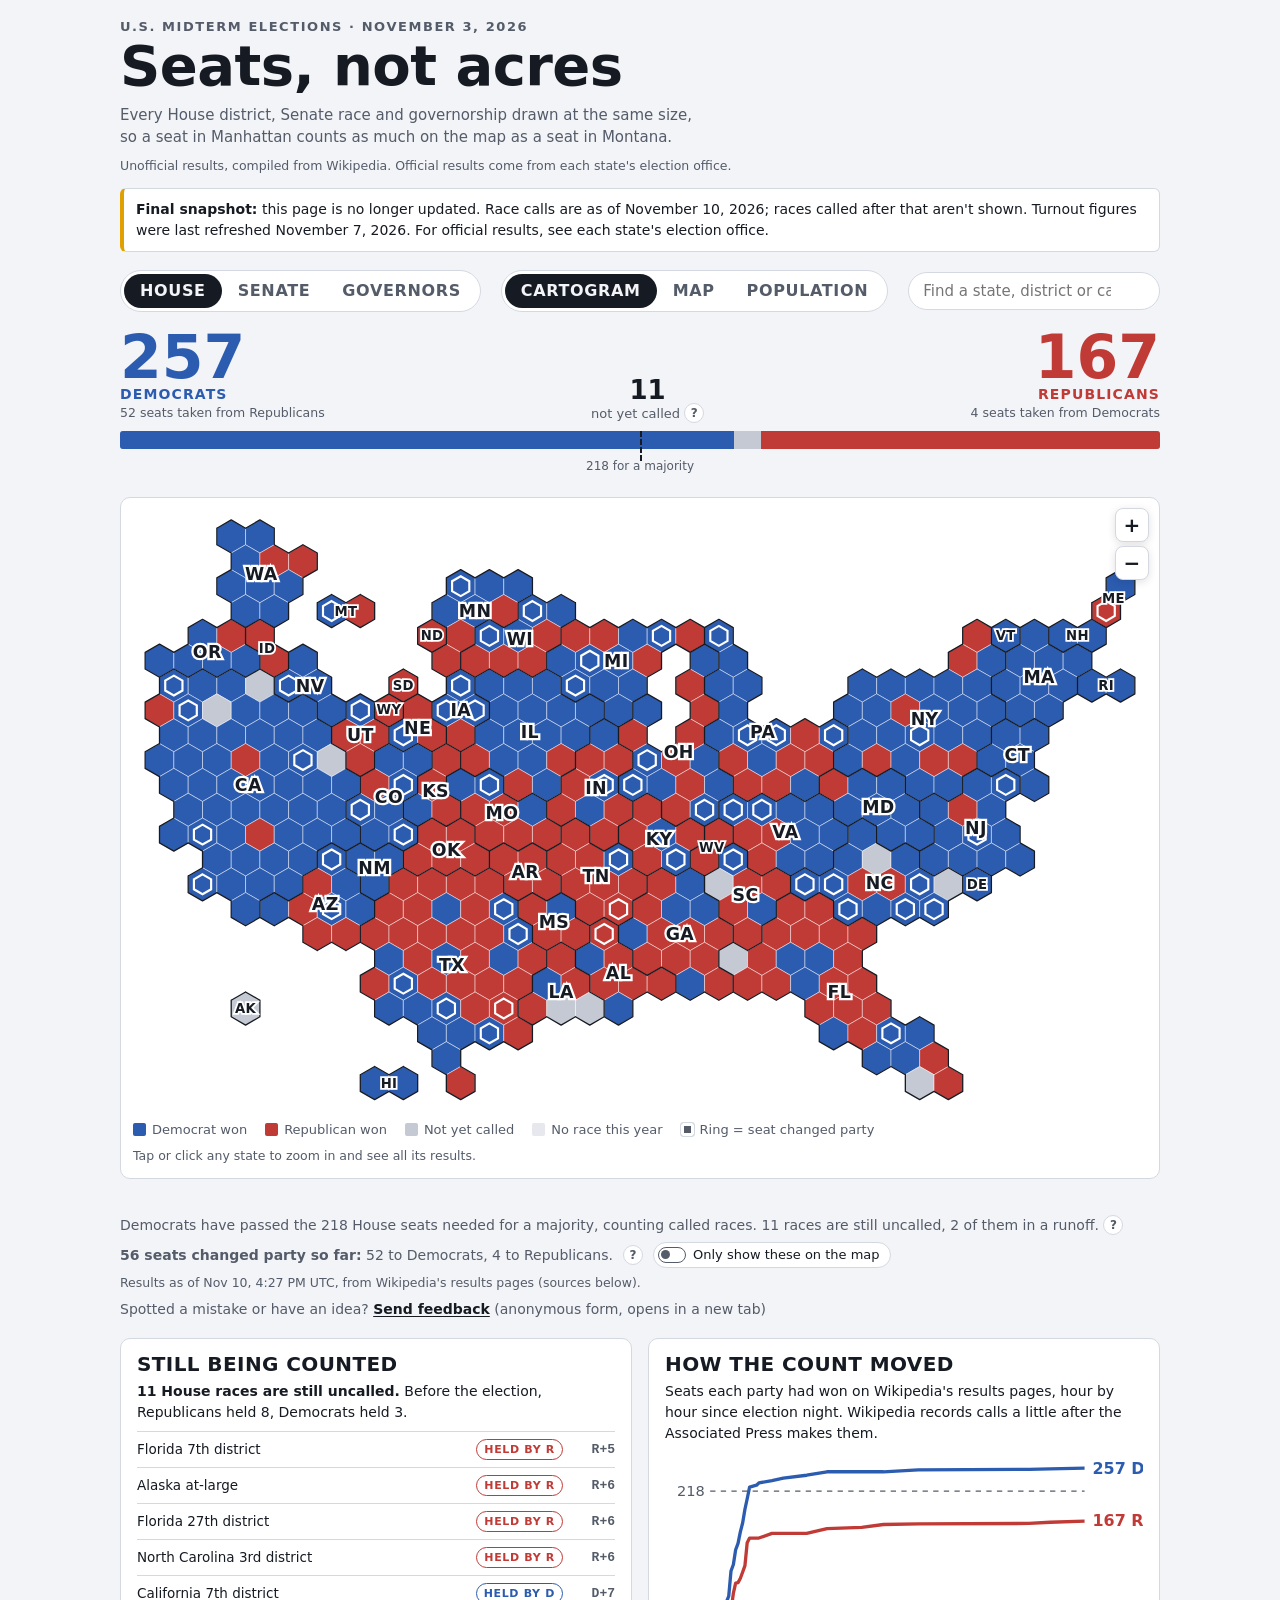
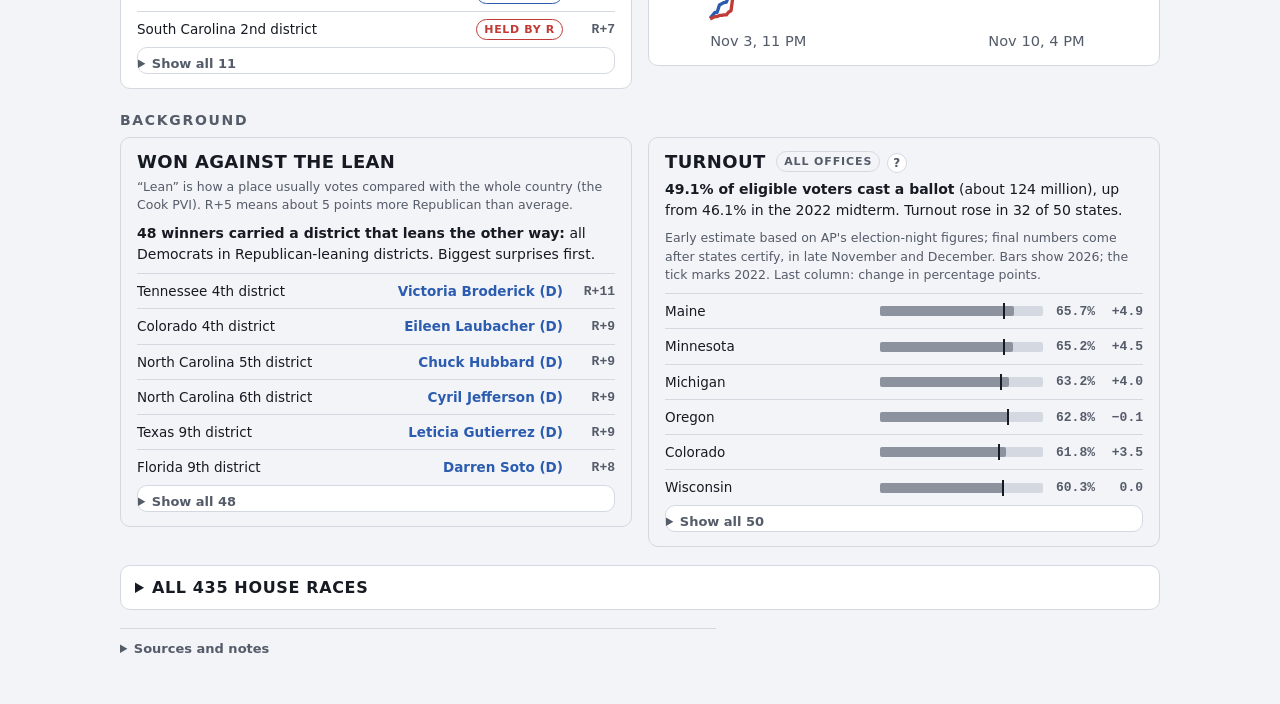
==== commit e61ee22c: "Results as of 2026-11-10T16:27:00Z UTC Co-Authored-By: Claude Opus 5.5 <noreply@anthropic.com> Claud" ====
--- a/docs/index.html
+++ b/docs/index.html
@@ -551,7 +551,7 @@
 </main>
 
 <div id="tip" role="status" hidden></div>
-<script>window.CARTO = {"hex":[{"id":"AL-01","state":"AL","q":6,"r":17,"x":25.115,"y":25.5},{"id":"AL-02","state":"AL","q":5,"r":18,"x":24.249,"y":27.0},{"id":"AL-03","state":"AL","q":6,"r":18,"x":25.981,"y":27.0},{"id":"AL-04","state":"AL","q":5,"r":19,"x":25.115,"y":28.5},{"id":"AL-05","state":"AL","q":6,"r":19,"x":26.847,"y":28.5},{"id":"AL-06","state":"AL","q":7,"r":19,"x":28.579,"y":28.5},{"id":"AL-07","state":"AL","q":5,"r":20,"x":25.981,"y":30.0},{"id":"AZ-01","state":"AZ","q":-2,"r":14,"x":8.66,"y":21.0},{"id":"AZ-02","state":"AZ","q":-3,"r":15,"x":7.794,"y":22.5},{"id":"AZ-03","state":"AZ","q":-2,"r":15,"x":9.526,"y":22.5},{"id":"AZ-04","state":"AZ","q":-5,"r":16,"x":5.196,"y":24.0},{"id":"AZ-05","state":"AZ","q":-4,"r":16,"x":6.928,"y":24.0},{"id":"AZ-06","state":"AZ","q":-3,"r":16,"x":8.66,"y":24.0},{"id":"AZ-07","state":"AZ","q":-2,"r":16,"x":10.392,"y":24.0},{"id":"AZ-08","state":"AZ","q":-4,"r":17,"x":7.794,"y":25.5},{"id":"AZ-09","state":"AZ","q":-3,"r":17,"x":9.526,"y":25.5},{"id":"AR-01","state":"AR","q":4,"r":14,"x":19.053,"y":21.0},{"id":"AR-02","state":"AR","q":5,"r":14,"x":20.785,"y":21.0},{"id":"AR-03","state":"AR","q":4,"r":15,"x":19.919,"y":22.5},{"id":"AR-04","state":"AR","q":5,"r":15,"x":21.651,"y":22.5},{"id":"CA-01","state":"CA","q":-4,"r":7,"x":-0.866,"y":10.5},{"id":"CA-02","state":"CA","q":-3,"r":7,"x":0.866,"y":10.5},{"id":"CA-03","state":"CA","q":-2,"r":7,"x":2.598,"y":10.5},{"id":"CA-04","state":"CA","q":-1,"r":7,"x":4.33,"y":10.5},{"id":"CA-05","state":"CA","q":-5,"r":8,"x":-1.732,"y":12.0},{"id":"CA-06","state":"CA","q":-4,"r":8,"x":0.0,"y":12.0},{"id":"CA-07","state":"CA","q":-3,"r":8,"x":1.732,"y":12.0},{"id":"CA-08","state":"CA","q":-2,"r":8,"x":3.464,"y":12.0},{"id":"CA-09","state":"CA","q":-1,"r":8,"x":5.196,"y":12.0},{"id":"CA-10","state":"CA","q":0,"r":8,"x":6.928,"y":12.0},{"id":"CA-11","state":"CA","q":-5,"r":9,"x":-0.866,"y":13.5},{"id":"CA-12","state":"CA","q":-4,"r":9,"x":0.866,"y":13.5},{"id":"CA-13","state":"CA","q":-3,"r":9,"x":2.598,"y":13.5},{"id":"CA-14","state":"CA","q":-2,"r":9,"x":4.33,"y":13.5},{"id":"CA-15","state":"CA","q":-1,"r":9,"x":6.062,"y":13.5},{"id":"CA-16","state":"CA","q":0,"r":9,"x":7.794,"y":13.5},{"id":"CA-17","state":"CA","q":-6,"r":10,"x":-1.732,"y":15.0},{"id":"CA-18","state":"CA","q":-5,"r":10,"x":0.0,"y":15.0},{"id":"CA-19","state":"CA","q":-4,"r":10,"x":1.732,"y":15.0},{"id":"CA-20","state":"CA","q":-3,"r":10,"x":3.464,"y":15.0},{"id":"CA-21","state":"CA","q":-2,"r":10,"x":5.196,"y":15.0},{"id":"CA-22","state":"CA","q":-1,"r":10,"x":6.928,"y":15.0},{"id":"CA-23","state":"CA","q":0,"r":10,"x":8.66,"y":15.0},{"id":"CA-24","state":"CA","q":-6,"r":11,"x":-0.866,"y":16.5},{"id":"CA-25","state":"CA","q":-5,"r":11,"x":0.866,"y":16.5},{"id":"CA-26","state":"CA","q":-4,"r":11,"x":2.598,"y":16.5},{"id":"CA-27","state":"CA","q":-3,"r":11,"x":4.33,"y":16.5},{"id":"CA-28","state":"CA","q":-2,"r":11,"x":6.062,"y":16.5},{"id":"CA-29","state":"CA","q":-1,"r":11,"x":7.794,"y":16.5},{"id":"CA-30","state":"CA","q":0,"r":11,"x":9.526,"y":16.5},{"id":"CA-31","state":"CA","q":-6,"r":12,"x":0.0,"y":18.0},{"id":"CA-32","state":"CA","q":-5,"r":12,"x":1.732,"y":18.0},{"id":"CA-33","state":"CA","q":-4,"r":12,"x":3.464,"y":18.0},{"id":"CA-34","state":"CA","q":-3,"r":12,"x":5.196,"y":18.0},{"id":"CA-35","state":"CA","q":-2,"r":12,"x":6.928,"y":18.0},{"id":"CA-36","state":"CA","q":-1,"r":12,"x":8.66,"y":18.0},{"id":"CA-37","state":"CA","q":-7,"r":13,"x":-0.866,"y":19.5},{"id":"CA-38","state":"CA","q":-6,"r":13,"x":0.866,"y":19.5},{"id":"CA-39","state":"CA","q":-5,"r":13,"x":2.598,"y":19.5},{"id":"CA-40","state":"CA","q":-4,"r":13,"x":4.33,"y":19.5},{"id":"CA-41","state":"CA","q":-3,"r":13,"x":6.062,"y":19.5},{"id":"CA-42","state":"CA","q":-2,"r":13,"x":7.794,"y":19.5},{"id":"CA-43","state":"CA","q":-1,"r":13,"x":9.526,"y":19.5},{"id":"CA-44","state":"CA","q":-6,"r":14,"x":1.732,"y":21.0},{"id":"CA-45","state":"CA","q":-5,"r":14,"x":3.464,"y":21.0},{"id":"CA-46","state":"CA","q":-4,"r":14,"x":5.196,"y":21.0},{"id":"CA-47","state":"CA","q":-3,"r":14,"x":6.928,"y":21.0},{"id":"CA-48","state":"CA","q":-7,"r":15,"x":0.866,"y":22.5},{"id":"CA-49","state":"CA","q":-6,"r":15,"x":2.598,"y":22.5},{"id":"CA-50","state":"CA","q":-5,"r":15,"x":4.33,"y":22.5},{"id":"CA-51","state":"CA","q":-4,"r":15,"x":6.062,"y":22.5},{"id":"CA-52","state":"CA","q":-6,"r":16,"x":3.464,"y":24.0},{"id":"CO-01","state":"CO","q":2,"r":10,"x":12.124,"y":15.0},{"id":"CO-02","state":"CO","q":3,"r":10,"x":13.856,"y":15.0},{"id":"CO-03","state":"CO","q":1,"r":11,"x":11.258,"y":16.5},{"id":"CO-04","state":"CO","q":2,"r":11,"x":12.99,"y":16.5},{"id":"CO-05","state":"CO","q":0,"r":12,"x":10.392,"y":18.0},{"id":"CO-06","state":"CO","q":1,"r":12,"x":12.124,"y":18.0},{"id":"CO-07","state":"CO","q":0,"r":13,"x":11.258,"y":19.5},{"id":"CO-08","state":"CO","q":1,"r":13,"x":12.99,"y":19.5},{"id":"CT-01","state":"CT","q":24,"r":9,"x":49.363,"y":13.5},{"id":"CT-02","state":"CT","q":25,"r":9,"x":51.095,"y":13.5},{"id":"CT-03","state":"CT","q":23,"r":10,"x":48.497,"y":15.0},{"id":"CT-04","state":"CT","q":24,"r":10,"x":50.229,"y":15.0},{"id":"CT-05","state":"CT","q":24,"r":11,"x":51.095,"y":16.5},{"id":"DE-00","state":"DE","q":20,"r":15,"x":47.631,"y":22.5},{"id":"FL-01","state":"FL","q":13,"r":16,"x":36.373,"y":24.0},{"id":"FL-02","state":"FL","q":14,"r":16,"x":38.105,"y":24.0},{"id":"FL-03","state":"FL","q":12,"r":17,"x":35.507,"y":25.5},{"id":"FL-04","state":"FL","q":13,"r":17,"x":37.239,"y":25.5},{"id":"FL-05","state":"FL","q":14,"r":17,"x":38.971,"y":25.5},{"id":"FL-06","state":"FL","q":15,"r":17,"x":40.703,"y":25.5},{"id":"FL-07","state":"FL","q":10,"r":18,"x":32.909,"y":27.0},{"id":"FL-08","state":"FL","q":11,"r":18,"x":34.641,"y":27.0},{"id":"FL-09","state":"FL","q":12,"r":18,"x":36.373,"y":27.0},{"id":"FL-10","state":"FL","q":13,"r":18,"x":38.105,"y":27.0},{"id":"FL-11","state":"FL","q":14,"r":18,"x":39.837,"y":27.0},{"id":"FL-12","state":"FL","q":10,"r":19,"x":33.775,"y":28.5},{"id":"FL-13","state":"FL","q":11,"r":19,"x":35.507,"y":28.5},{"id":"FL-14","state":"FL","q":12,"r":19,"x":37.239,"y":28.5},{"id":"FL-15","state":"FL","q":13,"r":19,"x":38.971,"y":28.5},{"id":"FL-16","state":"FL","q":14,"r":19,"x":40.703,"y":28.5},{"id":"FL-17","state":"FL","q":12,"r":20,"x":38.105,"y":30.0},{"id":"FL-18","state":"FL","q":13,"r":20,"x":39.837,"y":30.0},{"id":"FL-19","state":"FL","q":14,"r":20,"x":41.569,"y":30.0},{"id":"FL-20","state":"FL","q":12,"r":21,"x":38.971,"y":31.5},{"id":"FL-21","state":"FL","q":13,"r":21,"x":40.703,"y":31.5},{"id":"FL-22","state":"FL","q":14,"r":21,"x":42.435,"y":31.5},{"id":"FL-23","state":"FL","q":15,"r":21,"x":44.167,"y":31.5},{"id":"FL-24","state":"FL","q":13,"r":22,"x":41.569,"y":33.0},{"id":"FL-25","state":"FL","q":14,"r":22,"x":43.301,"y":33.0},{"id":"FL-26","state":"FL","q":15,"r":22,"x":45.033,"y":33.0},{"id":"FL-27","state":"FL","q":14,"r":23,"x":44.167,"y":34.5},{"id":"FL-28","state":"FL","q":15,"r":23,"x":45.899,"y":34.5},{"id":"GA-01","state":"GA","q":9,"r":15,"x":28.579,"y":22.5},{"id":"GA-02","state":"GA","q":10,"r":15,"x":30.311,"y":22.5},{"id":"GA-03","state":"GA","q":8,"r":16,"x":27.713,"y":24.0},{"id":"GA-04","state":"GA","q":9,"r":16,"x":29.445,"y":24.0},{"id":"GA-05","state":"GA","q":10,"r":16,"x":31.177,"y":24.0},{"id":"GA-06","state":"GA","q":7,"r":17,"x":26.847,"y":25.5},{"id":"GA-07","state":"GA","q":8,"r":17,"x":28.579,"y":25.5},{"id":"GA-08","state":"GA","q":9,"r":17,"x":30.311,"y":25.5},{"id":"GA-09","state":"GA","q":10,"r":17,"x":32.043,"y":25.5},{"id":"GA-10","state":"GA","q":7,"r":18,"x":27.713,"y":27.0},{"id":"GA-11","state":"GA","q":8,"r":18,"x":29.445,"y":27.0},{"id":"GA-12","state":"GA","q":9,"r":18,"x":31.177,"y":27.0},{"id":"GA-13","state":"GA","q":8,"r":19,"x":30.311,"y":28.5},{"id":"GA-14","state":"GA","q":9,"r":19,"x":32.043,"y":28.5},{"id":"ID-01","state":"ID","q":0,"r":5,"x":4.33,"y":7.5},{"id":"ID-02","state":"ID","q":0,"r":6,"x":5.196,"y":9.0},{"id":"IL-01","state":"IL","q":7,"r":7,"x":18.187,"y":10.5},{"id":"IL-02","state":"IL","q":8,"r":7,"x":19.919,"y":10.5},{"id":"IL-03","state":"IL","q":9,"r":7,"x":21.651,"y":10.5},{"id":"IL-04","state":"IL","q":7,"r":8,"x":19.053,"y":12.0},{"id":"IL-05","state":"IL","q":8,"r":8,"x":20.785,"y":12.0},{"id":"IL-06","state":"IL","q":9,"r":8,"x":22.517,"y":12.0},{"id":"IL-07","state":"IL","q":10,"r":8,"x":24.249,"y":12.0},{"id":"IL-08","state":"IL","q":6,"r":9,"x":18.187,"y":13.5},{"id":"IL-09","state":"IL","q":7,"r":9,"x":19.919,"y":13.5},{"id":"IL-10","state":"IL","q":8,"r":9,"x":21.651,"y":13.5},{"id":"IL-11","state":"IL","q":9,"r":9,"x":23.383,"y":13.5},{"id":"IL-12","state":"IL","q":5,"r":10,"x":17.321,"y":15.0},{"id":"IL-13","state":"IL","q":6,"r":10,"x":19.053,"y":15.0},{"id":"IL-14","state":"IL","q":7,"r":10,"x":20.785,"y":15.0},{"id":"IL-15","state":"IL","q":8,"r":10,"x":22.517,"y":15.0},{"id":"IL-16","state":"IL","q":6,"r":11,"x":19.919,"y":16.5},{"id":"IL-17","state":"IL","q":7,"r":11,"x":21.651,"y":16.5},{"id":"IN-01","state":"IN","q":10,"r":9,"x":25.115,"y":13.5},{"id":"IN-02","state":"IN","q":9,"r":10,"x":24.249,"y":15.0},{"id":"IN-03","state":"IN","q":10,"r":10,"x":25.981,"y":15.0},{"id":"IN-04","state":"IN","q":8,"r":11,"x":23.383,"y":16.5},{"id":"IN-05","state":"IN","q":9,"r":11,"x":25.115,"y":16.5},{"id":"IN-06","state":"IN","q":7,"r":12,"x":22.517,"y":18.0},{"id":"IN-07","state":"IN","q":8,"r":12,"x":24.249,"y":18.0},{"id":"IN-08","state":"IN","q":9,"r":12,"x":25.981,"y":18.0},{"id":"IN-09","state":"IN","q":8,"r":13,"x":25.115,"y":19.5},{"id":"IA-01","state":"IA","q":6,"r":7,"x":16.454,"y":10.5},{"id":"IA-02","state":"IA","q":5,"r":8,"x":15.588,"y":12.0},{"id":"IA-03","state":"IA","q":6,"r":8,"x":17.321,"y":12.0},{"id":"IA-04","state":"IA","q":5,"r":9,"x":16.454,"y":13.5},{"id":"KS-01","state":"KS","q":4,"r":10,"x":15.588,"y":15.0},{"id":"KS-02","state":"KS","q":3,"r":11,"x":14.722,"y":16.5},{"id":"KS-03","state":"KS","q":2,"r":12,"x":13.856,"y":18.0},{"id":"KS-04","state":"KS","q":3,"r":12,"x":15.588,"y":18.0},{"id":"KY-01","state":"KY","q":10,"r":12,"x":27.713,"y":18.0},{"id":"KY-02","state":"KY","q":9,"r":13,"x":26.847,"y":19.5},{"id":"KY-03","state":"KY","q":10,"r":13,"x":28.579,"y":19.5},{"id":"KY-04","state":"KY","q":11,"r":13,"x":30.311,"y":19.5},{"id":"KY-05","state":"KY","q":9,"r":14,"x":27.713,"y":21.0},{"id":"KY-06","state":"KY","q":10,"r":14,"x":29.445,"y":21.0},{"id":"LA-01","state":"LA","q":4,"r":18,"x":22.517,"y":27.0},{"id":"LA-02","state":"LA","q":3,"r":19,"x":21.651,"y":28.5},{"id":"LA-03","state":"LA","q":4,"r":19,"x":23.383,"y":28.5},{"id":"LA-04","state":"LA","q":2,"r":20,"x":20.785,"y":30.0},{"id":"LA-05","state":"LA","q":3,"r":20,"x":22.517,"y":30.0},{"id":"LA-06","state":"LA","q":4,"r":20,"x":24.249,"y":30.0},{"id":"ME-01","state":"ME","q":31,"r":3,"x":56.292,"y":4.5},{"id":"ME-02","state":"ME","q":30,"r":4,"x":55.426,"y":6.0},{"id":"MD-01","state":"MD","q":17,"r":11,"x":38.971,"y":16.5},{"id":"MD-02","state":"MD","q":18,"r":11,"x":40.703,"y":16.5},{"id":"MD-03","state":"MD","q":19,"r":11,"x":42.435,"y":16.5},{"id":"MD-04","state":"MD","q":17,"r":12,"x":39.837,"y":18.0},{"id":"MD-05","state":"MD","q":18,"r":12,"x":41.569,"y":18.0},{"id":"MD-06","state":"MD","q":19,"r":12,"x":43.301,"y":18.0},{"id":"MD-07","state":"MD","q":18,"r":13,"x":42.435,"y":19.5},{"id":"MD-08","state":"MD","q":19,"r":13,"x":44.167,"y":19.5},{"id":"MA-01","state":"MA","q":27,"r":5,"x":51.095,"y":7.5},{"id":"MA-02","state":"MA","q":26,"r":6,"x":50.229,"y":9.0},{"id":"MA-03","state":"MA","q":27,"r":6,"x":51.962,"y":9.0},{"id":"MA-04","state":"MA","q":28,"r":6,"x":53.694,"y":9.0},{"id":"MA-05","state":"MA","q":25,"r":7,"x":49.363,"y":10.5},{"id":"MA-06","state":"MA","q":26,"r":7,"x":51.095,"y":10.5},{"id":"MA-07","state":"MA","q":27,"r":7,"x":52.828,"y":10.5},{"id":"MA-08","state":"MA","q":25,"r":8,"x":50.229,"y":12.0},{"id":"MA-09","state":"MA","q":26,"r":8,"x":51.962,"y":12.0},{"id":"MI-01","state":"MI","q":11,"r":5,"x":23.383,"y":7.5},{"id":"MI-02","state":"MI","q":12,"r":5,"x":25.115,"y":7.5},{"id":"MI-03","state":"MI","q":13,"r":5,"x":26.847,"y":7.5},{"id":"MI-04","state":"MI","q":14,"r":5,"x":28.579,"y":7.5},{"id":"MI-05","state":"MI","q":15,"r":5,"x":30.311,"y":7.5},{"id":"MI-06","state":"MI","q":10,"r":6,"x":22.517,"y":9.0},{"id":"MI-07","state":"MI","q":11,"r":6,"x":24.249,"y":9.0},{"id":"MI-08","state":"MI","q":12,"r":6,"x":25.981,"y":9.0},{"id":"MI-09","state":"MI","q":13,"r":6,"x":27.713,"y":9.0},{"id":"MI-10","state":"MI","q":10,"r":7,"x":23.383,"y":10.5},{"id":"MI-11","state":"MI","q":11,"r":7,"x":25.115,"y":10.5},{"id":"MI-12","state":"MI","q":12,"r":7,"x":26.847,"y":10.5},{"id":"MI-13","state":"MI","q":11,"r":8,"x":25.981,"y":12.0},{"id":"MN-01","state":"MN","q":8,"r":3,"x":16.454,"y":4.5},{"id":"MN-02","state":"MN","q":9,"r":3,"x":18.187,"y":4.5},{"id":"MN-03","state":"MN","q":10,"r":3,"x":19.919,"y":4.5},{"id":"MN-04","state":"MN","q":7,"r":4,"x":15.588,"y":6.0},{"id":"MN-05","state":"MN","q":8,"r":4,"x":17.321,"y":6.0},{"id":"MN-06","state":"MN","q":9,"r":4,"x":19.053,"y":6.0},{"id":"MN-07","state":"MN","q":7,"r":5,"x":16.454,"y":7.5},{"id":"MN-08","state":"MN","q":6,"r":6,"x":15.588,"y":9.0},{"id":"MS-01","state":"MS","q":4,"r":16,"x":20.785,"y":24.0},{"id":"MS-02","state":"MS","q":5,"r":16,"x":22.517,"y":24.0},{"id":"MS-03","state":"MS","q":4,"r":17,"x":21.651,"y":25.5},{"id":"MS-04","state":"MS","q":5,"r":17,"x":23.383,"y":25.5},{"id":"MO-01","state":"MO","q":4,"r":11,"x":16.454,"y":16.5},{"id":"MO-02","state":"MO","q":5,"r":11,"x":18.187,"y":16.5},{"id":"MO-03","state":"MO","q":4,"r":12,"x":17.321,"y":18.0},{"id":"MO-04","state":"MO","q":5,"r":12,"x":19.053,"y":18.0},{"id":"MO-05","state":"MO","q":6,"r":12,"x":20.785,"y":18.0},{"id":"MO-06","state":"MO","q":4,"r":13,"x":18.187,"y":19.5},{"id":"MO-07","state":"MO","q":5,"r":13,"x":19.919,"y":19.5},{"id":"MO-08","state":"MO","q":6,"r":13,"x":21.651,"y":19.5},{"id":"MT-01","state":"MT","q":3,"r":4,"x":8.66,"y":6.0},{"id":"MT-02","state":"MT","q":4,"r":4,"x":10.392,"y":6.0},{"id":"NE-01","state":"NE","q":4,"r":8,"x":13.856,"y":12.0},{"id":"NE-02","state":"NE","q":3,"r":9,"x":12.99,"y":13.5},{"id":"NE-03","state":"NE","q":4,"r":9,"x":14.722,"y":13.5},{"id":"NV-01","state":"NV","q":1,"r":6,"x":6.928,"y":9.0},{"id":"NV-02","state":"NV","q":0,"r":7,"x":6.062,"y":10.5},{"id":"NV-03","state":"NV","q":1,"r":7,"x":7.794,"y":10.5},{"id":"NV-04","state":"NV","q":1,"r":8,"x":8.66,"y":12.0},{"id":"NH-01","state":"NH","q":28,"r":5,"x":52.828,"y":7.5},{"id":"NH-02","state":"NH","q":29,"r":5,"x":54.56,"y":7.5},{"id":"NJ-01","state":"NJ","q":22,"r":11,"x":47.631,"y":16.5},{"id":"NJ-02","state":"NJ","q":23,"r":11,"x":49.363,"y":16.5},{"id":"NJ-03","state":"NJ","q":20,"r":12,"x":45.033,"y":18.0},{"id":"NJ-04","state":"NJ","q":21,"r":12,"x":46.765,"y":18.0},{"id":"NJ-05","state":"NJ","q":22,"r":12,"x":48.497,"y":18.0},{"id":"NJ-06","state":"NJ","q":20,"r":13,"x":45.899,"y":19.5},{"id":"NJ-07","state":"NJ","q":21,"r":13,"x":47.631,"y":19.5},{"id":"NJ-08","state":"NJ","q":22,"r":13,"x":49.363,"y":19.5},{"id":"NJ-09","state":"NJ","q":19,"r":14,"x":45.033,"y":21.0},{"id":"NJ-10","state":"NJ","q":20,"r":14,"x":46.765,"y":21.0},{"id":"NJ-11","state":"NJ","q":21,"r":14,"x":48.497,"y":21.0},{"id":"NJ-12","state":"NJ","q":22,"r":14,"x":50.229,"y":21.0},{"id":"NM-01","state":"NM","q":-1,"r":14,"x":10.392,"y":21.0},{"id":"NM-02","state":"NM","q":0,"r":14,"x":12.124,"y":21.0},{"id":"NM-03","state":"NM","q":-1,"r":15,"x":11.258,"y":22.5},{"id":"NY-01","state":"NY","q":25,"r":5,"x":47.631,"y":7.5},{"id":"NY-02","state":"NY","q":24,"r":6,"x":46.765,"y":9.0},{"id":"NY-03","state":"NY","q":25,"r":6,"x":48.497,"y":9.0},{"id":"NY-04","state":"NY","q":20,"r":7,"x":40.703,"y":10.5},{"id":"NY-05","state":"NY","q":21,"r":7,"x":42.435,"y":10.5},{"id":"NY-06","state":"NY","q":22,"r":7,"x":44.167,"y":10.5},{"id":"NY-07","state":"NY","q":23,"r":7,"x":45.899,"y":10.5},{"id":"NY-08","state":"NY","q":24,"r":7,"x":47.631,"y":10.5},{"id":"NY-09","state":"NY","q":19,"r":8,"x":39.837,"y":12.0},{"id":"NY-10","state":"NY","q":20,"r":8,"x":41.569,"y":12.0},{"id":"NY-11","state":"NY","q":21,"r":8,"x":43.301,"y":12.0},{"id":"NY-12","state":"NY","q":22,"r":8,"x":45.033,"y":12.0},{"id":"NY-13","state":"NY","q":23,"r":8,"x":46.765,"y":12.0},{"id":"NY-14","state":"NY","q":24,"r":8,"x":48.497,"y":12.0},{"id":"NY-15","state":"NY","q":19,"r":9,"x":40.703,"y":13.5},{"id":"NY-16","state":"NY","q":20,"r":9,"x":42.435,"y":13.5},{"id":"NY-17","state":"NY","q":21,"r":9,"x":44.167,"y":13.5},{"id":"NY-18","state":"NY","q":22,"r":9,"x":45.899,"y":13.5},{"id":"NY-19","state":"NY","q":23,"r":9,"x":47.631,"y":13.5},{"id":"NY-20","state":"NY","q":18,"r":10,"x":39.837,"y":15.0},{"id":"NY-21","state":"NY","q":19,"r":10,"x":41.569,"y":15.0},{"id":"NY-22","state":"NY","q":20,"r":10,"x":43.301,"y":15.0},{"id":"NY-23","state":"NY","q":21,"r":10,"x":45.033,"y":15.0},{"id":"NY-24","state":"NY","q":22,"r":10,"x":46.765,"y":15.0},{"id":"NY-25","state":"NY","q":20,"r":11,"x":44.167,"y":16.5},{"id":"NY-26","state":"NY","q":21,"r":11,"x":45.899,"y":16.5},{"id":"NC-01","state":"NC","q":17,"r":13,"x":40.703,"y":19.5},{"id":"NC-02","state":"NC","q":16,"r":14,"x":39.837,"y":21.0},{"id":"NC-03","state":"NC","q":17,"r":14,"x":41.569,"y":21.0},{"id":"NC-04","state":"NC","q":18,"r":14,"x":43.301,"y":21.0},{"id":"NC-05","state":"NC","q":14,"r":15,"x":37.239,"y":22.5},{"id":"NC-06","state":"NC","q":15,"r":15,"x":38.971,"y":22.5},{"id":"NC-07","state":"NC","q":16,"r":15,"x":40.703,"y":22.5},{"id":"NC-08","state":"NC","q":17,"r":15,"x":42.435,"y":22.5},{"id":"NC-09","state":"NC","q":18,"r":15,"x":44.167,"y":22.5},{"id":"NC-10","state":"NC","q":19,"r":15,"x":45.899,"y":22.5},{"id":"NC-11","state":"NC","q":15,"r":16,"x":39.837,"y":24.0},{"id":"NC-12","state":"NC","q":16,"r":16,"x":41.569,"y":24.0},{"id":"NC-13","state":"NC","q":17,"r":16,"x":43.301,"y":24.0},{"id":"NC-14","state":"NC","q":18,"r":16,"x":45.033,"y":24.0},{"id":"ND-00","state":"ND","q":6,"r":5,"x":14.722,"y":7.5},{"id":"OH-01","state":"OH","q":15,"r":6,"x":31.177,"y":9.0},{"id":"OH-02","state":"OH","q":14,"r":7,"x":30.311,"y":10.5},{"id":"OH-03","state":"OH","q":12,"r":8,"x":27.713,"y":12.0},{"id":"OH-04","state":"OH","q":14,"r":8,"x":31.177,"y":12.0},{"id":"OH-05","state":"OH","q":11,"r":9,"x":26.847,"y":13.5},{"id":"OH-06","state":"OH","q":13,"r":9,"x":30.311,"y":13.5},{"id":"OH-07","state":"OH","q":11,"r":10,"x":27.713,"y":15.0},{"id":"OH-08","state":"OH","q":12,"r":10,"x":29.445,"y":15.0},{"id":"OH-09","state":"OH","q":13,"r":10,"x":31.177,"y":15.0},{"id":"OH-10","state":"OH","q":10,"r":11,"x":26.847,"y":16.5},{"id":"OH-11","state":"OH","q":11,"r":11,"x":28.579,"y":16.5},{"id":"OH-12","state":"OH","q":12,"r":11,"x":30.311,"y":16.5},{"id":"OH-13","state":"OH","q":13,"r":11,"x":32.043,"y":16.5},{"id":"OH-14","state":"OH","q":11,"r":12,"x":29.445,"y":18.0},{"id":"OH-15","state":"OH","q":12,"r":12,"x":31.177,"y":18.0},{"id":"OK-01","state":"OK","q":2,"r":13,"x":14.722,"y":19.5},{"id":"OK-02","state":"OK","q":3,"r":13,"x":16.454,"y":19.5},{"id":"OK-03","state":"OK","q":1,"r":14,"x":13.856,"y":21.0},{"id":"OK-04","state":"OK","q":2,"r":14,"x":15.588,"y":21.0},{"id":"OK-05","state":"OK","q":3,"r":14,"x":17.321,"y":21.0},{"id":"OR-01","state":"OR","q":-2,"r":5,"x":0.866,"y":7.5},{"id":"OR-02","state":"OR","q":-1,"r":5,"x":2.598,"y":7.5},{"id":"OR-03","state":"OR","q":-4,"r":6,"x":-1.732,"y":9.0},{"id":"OR-04","state":"OR","q":-3,"r":6,"x":0.0,"y":9.0},{"id":"OR-05","state":"OR","q":-2,"r":6,"x":1.732,"y":9.0},{"id":"OR-06","state":"OR","q":-1,"r":6,"x":3.464,"y":9.0},{"id":"PA-01","state":"PA","q":16,"r":5,"x":32.043,"y":7.5},{"id":"PA-02","state":"PA","q":16,"r":6,"x":32.909,"y":9.0},{"id":"PA-03","state":"PA","q":15,"r":7,"x":32.043,"y":10.5},{"id":"PA-04","state":"PA","q":16,"r":7,"x":33.775,"y":10.5},{"id":"PA-05","state":"PA","q":15,"r":8,"x":32.909,"y":12.0},{"id":"PA-06","state":"PA","q":14,"r":9,"x":32.043,"y":13.5},{"id":"PA-07","state":"PA","q":15,"r":9,"x":33.775,"y":13.5},{"id":"PA-08","state":"PA","q":16,"r":9,"x":35.507,"y":13.5},{"id":"PA-09","state":"PA","q":17,"r":9,"x":37.239,"y":13.5},{"id":"PA-10","state":"PA","q":18,"r":9,"x":38.971,"y":13.5},{"id":"PA-11","state":"PA","q":14,"r":10,"x":32.909,"y":15.0},{"id":"PA-12","state":"PA","q":15,"r":10,"x":34.641,"y":15.0},{"id":"PA-13","state":"PA","q":16,"r":10,"x":36.373,"y":15.0},{"id":"PA-14","state":"PA","q":17,"r":10,"x":38.105,"y":15.0},{"id":"PA-15","state":"PA","q":14,"r":11,"x":33.775,"y":16.5},{"id":"PA-16","state":"PA","q":15,"r":11,"x":35.507,"y":16.5},{"id":"PA-17","state":"PA","q":16,"r":11,"x":37.239,"y":16.5},{"id":"RI-01","state":"RI","q":28,"r":7,"x":54.56,"y":10.5},{"id":"RI-02","state":"RI","q":29,"r":7,"x":56.292,"y":10.5},{"id":"SC-01","state":"SC","q":12,"r":14,"x":32.909,"y":21.0},{"id":"SC-02","state":"SC","q":11,"r":15,"x":32.043,"y":22.5},{"id":"SC-03","state":"SC","q":12,"r":15,"x":33.775,"y":22.5},{"id":"SC-04","state":"SC","q":13,"r":15,"x":35.507,"y":22.5},{"id":"SC-05","state":"SC","q":11,"r":16,"x":32.909,"y":24.0},{"id":"SC-06","state":"SC","q":12,"r":16,"x":34.641,"y":24.0},{"id":"SC-07","state":"SC","q":11,"r":17,"x":33.775,"y":25.5},{"id":"SD-00","state":"SD","q":4,"r":7,"x":12.99,"y":10.5},{"id":"TN-01","state":"TN","q":7,"r":13,"x":23.383,"y":19.5},{"id":"TN-02","state":"TN","q":6,"r":14,"x":22.517,"y":21.0},{"id":"TN-03","state":"TN","q":7,"r":14,"x":24.249,"y":21.0},{"id":"TN-04","state":"TN","q":8,"r":14,"x":25.981,"y":21.0},{"id":"TN-05","state":"TN","q":6,"r":15,"x":23.383,"y":22.5},{"id":"TN-06","state":"TN","q":7,"r":15,"x":25.115,"y":22.5},{"id":"TN-07","state":"TN","q":8,"r":15,"x":26.847,"y":22.5},{"id":"TN-08","state":"TN","q":6,"r":16,"x":24.249,"y":24.0},{"id":"TN-09","state":"TN","q":7,"r":16,"x":25.981,"y":24.0},{"id":"TX-01","state":"TX","q":0,"r":15,"x":12.99,"y":22.5},{"id":"TX-02","state":"TX","q":1,"r":15,"x":14.722,"y":22.5},{"id":"TX-03","state":"TX","q":2,"r":15,"x":16.454,"y":22.5},{"id":"TX-04","state":"TX","q":3,"r":15,"x":18.187,"y":22.5},{"id":"TX-05","state":"TX","q":-1,"r":16,"x":12.124,"y":24.0},{"id":"TX-06","state":"TX","q":0,"r":16,"x":13.856,"y":24.0},{"id":"TX-07","state":"TX","q":1,"r":16,"x":15.588,"y":24.0},{"id":"TX-08","state":"TX","q":2,"r":16,"x":17.321,"y":24.0},{"id":"TX-09","state":"TX","q":3,"r":16,"x":19.053,"y":24.0},{"id":"TX-10","state":"TX","q":-2,"r":17,"x":11.258,"y":25.5},{"id":"TX-11","state":"TX","q":-1,"r":17,"x":12.99,"y":25.5},{"id":"TX-12","state":"TX","q":0,"r":17,"x":14.722,"y":25.5},{"id":"TX-13","state":"TX","q":1,"r":17,"x":16.454,"y":25.5},{"id":"TX-14","state":"TX","q":2,"r":17,"x":18.187,"y":25.5},{"id":"TX-15","state":"TX","q":3,"r":17,"x":19.919,"y":25.5},{"id":"TX-16","state":"TX","q":-2,"r":18,"x":12.124,"y":27.0},{"id":"TX-17","state":"TX","q":-1,"r":18,"x":13.856,"y":27.0},{"id":"TX-18","state":"TX","q":0,"r":18,"x":15.588,"y":27.0},{"id":"TX-19","state":"TX","q":1,"r":18,"x":17.321,"y":27.0},{"id":"TX-20","state":"TX","q":2,"r":18,"x":19.053,"y":27.0},{"id":"TX-21","state":"TX","q":3,"r":18,"x":20.785,"y":27.0},{"id":"TX-22","state":"TX","q":-3,"r":19,"x":11.258,"y":28.5},{"id":"TX-23","state":"TX","q":-2,"r":19,"x":12.99,"y":28.5},{"id":"TX-24","state":"TX","q":-1,"r":19,"x":14.722,"y":28.5},{"id":"TX-25","state":"TX","q":0,"r":19,"x":16.454,"y":28.5},{"id":"TX-26","state":"TX","q":1,"r":19,"x":18.187,"y":28.5},{"id":"TX-27","state":"TX","q":2,"r":19,"x":19.919,"y":28.5},{"id":"TX-28","state":"TX","q":-3,"r":20,"x":12.124,"y":30.0},{"id":"TX-29","state":"TX","q":-2,"r":20,"x":13.856,"y":30.0},{"id":"TX-30","state":"TX","q":-1,"r":20,"x":15.588,"y":30.0},{"id":"TX-31","state":"TX","q":0,"r":20,"x":17.321,"y":30.0},{"id":"TX-32","state":"TX","q":1,"r":20,"x":19.053,"y":30.0},{"id":"TX-33","state":"TX","q":-2,"r":21,"x":14.722,"y":31.5},{"id":"TX-34","state":"TX","q":-1,"r":21,"x":16.454,"y":31.5},{"id":"TX-35","state":"TX","q":0,"r":21,"x":18.187,"y":31.5},{"id":"TX-36","state":"TX","q":1,"r":21,"x":19.919,"y":31.5},{"id":"TX-37","state":"TX","q":-2,"r":22,"x":15.588,"y":33.0},{"id":"TX-38","state":"TX","q":-2,"r":23,"x":16.454,"y":34.5},{"id":"UT-01","state":"UT","q":2,"r":8,"x":10.392,"y":12.0},{"id":"UT-02","state":"UT","q":1,"r":9,"x":9.526,"y":13.5},{"id":"UT-03","state":"UT","q":2,"r":9,"x":11.258,"y":13.5},{"id":"UT-04","state":"UT","q":1,"r":10,"x":10.392,"y":15.0},{"id":"VT-00","state":"VT","q":26,"r":5,"x":49.363,"y":7.5},{"id":"VA-01","state":"VA","q":13,"r":12,"x":32.909,"y":18.0},{"id":"VA-02","state":"VA","q":14,"r":12,"x":34.641,"y":18.0},{"id":"VA-03","state":"VA","q":15,"r":12,"x":36.373,"y":18.0},{"id":"VA-04","state":"VA","q":16,"r":12,"x":38.105,"y":18.0},{"id":"VA-05","state":"VA","q":13,"r":13,"x":33.775,"y":19.5},{"id":"VA-06","state":"VA","q":14,"r":13,"x":35.507,"y":19.5},{"id":"VA-07","state":"VA","q":15,"r":13,"x":37.239,"y":19.5},{"id":"VA-08","state":"VA","q":16,"r":13,"x":38.971,"y":19.5},{"id":"VA-09","state":"VA","q":13,"r":14,"x":34.641,"y":21.0},{"id":"VA-10","state":"VA","q":14,"r":14,"x":36.373,"y":21.0},{"id":"VA-11","state":"VA","q":15,"r":14,"x":38.105,"y":21.0},{"id":"WA-01","state":"WA","q":1,"r":1,"x":2.598,"y":1.5},{"id":"WA-02","state":"WA","q":2,"r":1,"x":4.33,"y":1.5},{"id":"WA-03","state":"WA","q":1,"r":2,"x":3.464,"y":3.0},{"id":"WA-04","state":"WA","q":2,"r":2,"x":5.196,"y":3.0},{"id":"WA-05","state":"WA","q":3,"r":2,"x":6.928,"y":3.0},{"id":"WA-06","state":"WA","q":0,"r":3,"x":2.598,"y":4.5},{"id":"WA-07","state":"WA","q":1,"r":3,"x":4.33,"y":4.5},{"id":"WA-08","state":"WA","q":2,"r":3,"x":6.062,"y":4.5},{"id":"WA-09","state":"WA","q":0,"r":4,"x":3.464,"y":6.0},{"id":"WA-10","state":"WA","q":1,"r":4,"x":5.196,"y":6.0},{"id":"WV-01","state":"WV","q":12,"r":13,"x":32.043,"y":19.5},{"id":"WV-02","state":"WV","q":11,"r":14,"x":31.177,"y":21.0},{"id":"WI-01","state":"WI","q":10,"r":4,"x":20.785,"y":6.0},{"id":"WI-02","state":"WI","q":11,"r":4,"x":22.517,"y":6.0},{"id":"WI-03","state":"WI","q":8,"r":5,"x":18.187,"y":7.5},{"id":"WI-04","state":"WI","q":9,"r":5,"x":19.919,"y":7.5},{"id":"WI-05","state":"WI","q":10,"r":5,"x":21.651,"y":7.5},{"id":"WI-06","state":"WI","q":7,"r":6,"x":17.321,"y":9.0},{"id":"WI-07","state":"WI","q":8,"r":6,"x":19.053,"y":9.0},{"id":"WI-08","state":"WI","q":9,"r":6,"x":20.785,"y":9.0},{"id":"WY-00","state":"WY","q":3,"r":8,"x":12.124,"y":12.0},{"id":"AK-00","state":"AK","q":-8,"r":20,"x":3.464,"y":30.0},{"id":"HI-01","state":"HI","q":-5,"r":23,"x":11.258,"y":34.5},{"id":"HI-02","state":"HI","q":-4,"r":23,"x":12.99,"y":34.5}],"tiles":[{"id":"AK","state":"AK","x":0.0,"y":0.0},{"id":"ME","state":"ME","x":17.321,"y":0.0},{"id":"VT","state":"VT","x":16.454,"y":1.5},{"id":"NH","state":"NH","x":18.187,"y":1.5},{"id":"WA","state":"WA","x":0.0,"y":3.0},{"id":"ID","state":"ID","x":1.732,"y":3.0},{"id":"MT","state":"MT","x":3.464,"y":3.0},{"id":"ND","state":"ND","x":5.196,"y":3.0},{"id":"MN","state":"MN","x":6.928,"y":3.0},{"id":"IL","state":"IL","x":8.66,"y":3.0},{"id":"WI","state":"WI","x":10.392,"y":3.0},{"id":"MI","state":"MI","x":12.124,"y":3.0},{"id":"NY","state":"NY","x":13.856,"y":3.0},{"id":"RI","state":"RI","x":15.588,"y":3.0},{"id":"MA","state":"MA","x":17.321,"y":3.0},{"id":"OR","state":"OR","x":0.866,"y":4.5},{"id":"NV","state":"NV","x":2.598,"y":4.5},{"id":"WY","state":"WY","x":4.33,"y":4.5},{"id":"SD","state":"SD","x":6.062,"y":4.5},{"id":"IA","state":"IA","x":7.794,"y":4.5},{"id":"IN","state":"IN","x":9.526,"y":4.5},{"id":"OH","state":"OH","x":11.258,"y":4.5},{"id":"PA","state":"PA","x":12.99,"y":4.5},{"id":"NJ","state":"NJ","x":14.722,"y":4.5},{"id":"CT","state":"CT","x":16.454,"y":4.5},{"id":"CA","state":"CA","x":0.0,"y":6.0},{"id":"UT","state":"UT","x":1.732,"y":6.0},{"id":"CO","state":"CO","x":3.464,"y":6.0},{"id":"NE","state":"NE","x":5.196,"y":6.0},{"id":"MO","state":"MO","x":6.928,"y":6.0},{"id":"KY","state":"KY","x":8.66,"y":6.0},{"id":"WV","state":"WV","x":10.392,"y":6.0},{"id":"VA","state":"VA","x":12.124,"y":6.0},{"id":"MD","state":"MD","x":13.856,"y":6.0},{"id":"DE","state":"DE","x":15.588,"y":6.0},{"id":"AZ","state":"AZ","x":2.598,"y":7.5},{"id":"NM","state":"NM","x":4.33,"y":7.5},{"id":"KS","state":"KS","x":6.062,"y":7.5},{"id":"AR","state":"AR","x":7.794,"y":7.5},{"id":"TN","state":"TN","x":9.526,"y":7.5},{"id":"NC","state":"NC","x":11.258,"y":7.5},{"id":"SC","state":"SC","x":12.99,"y":7.5},{"id":"OK","state":"OK","x":5.196,"y":9.0},{"id":"LA","state":"LA","x":6.928,"y":9.0},{"id":"MS","state":"MS","x":8.66,"y":9.0},{"id":"AL","state":"AL","x":10.392,"y":9.0},{"id":"GA","state":"GA","x":12.124,"y":9.0},{"id":"HI","state":"HI","x":0.866,"y":10.5},{"id":"TX","state":"TX","x":6.062,"y":10.5},{"id":"FL","state":"FL","x":14.722,"y":10.5}],"results":{"updated":"2026-11-10T01:33:00Z","source":{"house":"https://en.wikipedia.org/wiki/2026_United_States_House_of_Representatives_elections","senate":"https://en.wikipedia.org/wiki/2026_United_States_Senate_elections","governors":"https://en.wikipedia.org/wiki/2026_United_States_gubernatorial_elections"},"context":{"_about":"Facts the map needs that are not individual 2026 races. Sources: the Wikipedia Senate page's seat table and the gubernatorial page's infobox, read 2026-11-04.","house":{"seats":435,"majority":218},"senate":{"seats":100,"majority":51,"not_up":{"D":32,"I":2,"R":31},"note":"The 2 independents not up in 2026 caucus with Democrats."},"governors":{"seats":50,"majority":26,"not_up":{"DE":"D","KY":"D","NJ":"D","NC":"D","VA":"D","WA":"D","IN":"R","LA":"R","MS":"R","MO":"R","MT":"R","ND":"R","UT":"R","WV":"R"}},"runoffs":{"_about":"Dates of runoff elections, by state and office (H/S/G). Only from the state's official election site. A race with status 'runoff' and no entry here shows 'Headed to a runoff' without a date.","LA-H":{"date":"2026-12-12","source":"https://www.sos.la.gov/elections-voting/election-dates","note":"Louisiana Secretary of State: 'December 12, 2026 - Open U.S. Representative General' (Act 7 of 2026). Read 2026-11-05."}},"updates":{"_about":"When the scheduled updates stop. After race_calls_end (Pacific time) the page shows a 'final snapshot' banner. If updates are restarted, move these dates too.","race_calls_end":"2026-11-20","turnout_final":"2026-12-15"}},"history":[{"t":"2026-11-03T23:00:00Z","H":[1,0,434],"S":[0,0,35],"G":[0,0,36]},{"t":"2026-11-04T01:00:00Z","H":[11,4,420],"S":[2,0,33],"G":[0,0,36]},{"t":"2026-11-04T02:00:00Z","H":[11,4,420],"S":[9,2,24],"G":[0,0,36]},{"t":"2026-11-04T03:00:00Z","H":[24,6,405],"S":[11,6,18],"G":[9,2,25]},{"t":"2026-11-04T04:00:00Z","H":[26,6,403],"S":[13,8,14],"G":[10,2,24]},{"t":"2026-11-04T05:00:00Z","H":[28,7,400],"S":[17,9,9],"G":[16,5,15]},{"t":"2026-11-04T06:00:00Z","H":[29,7,399],"S":[19,10,6],"G":[17,5,14]},{"t":"2026-11-04T07:00:00Z","H":[39,12,384],"S":[20,12,3],"G":[19,10,7]},{"t":"2026-11-04T08:00:00Z","H":[82,14,339],"S":[20,12,3],"G":[20,11,5]},{"t":"2026-11-04T09:00:00Z","H":[93,44,298],"S":[20,13,2],"G":[20,11,5]},{"t":"2026-11-04T10:00:00Z","H":[118,61,256],"S":[20,13,2],"G":[20,11,5]},{"t":"2026-11-04T11:00:00Z","H":[129,62,244],"S":[20,13,2],"G":[21,12,3]},{"t":"2026-11-04T12:00:00Z","H":[148,69,218],"S":[20,13,2],"G":[21,12,3]},{"t":"2026-11-04T13:00:00Z","H":[164,80,191],"S":[20,13,2],"G":[21,12,3]},{"t":"2026-11-04T14:00:00Z","H":[187,91,157],"S":[20,13,2],"G":[21,12,3]},{"t":"2026-11-04T15:00:00Z","H":[205,130,100],"S":[20,13,2],"G":[21,12,3]},{"t":"2026-11-04T16:00:00Z","H":[225,138,72],"S":[20,13,2],"G":[21,12,3]},{"t":"2026-11-04T19:00:00Z","H":[228,138,69],"S":[20,13,2],"G":[21,12,3]},{"t":"2026-11-04T20:00:00Z","H":[232,138,65],"S":[20,13,2],"G":[21,12,3]},{"t":"2026-11-05T01:40:00Z","H":[236,146,53],"S":[20,13,2],"G":[22,12,2]},{"t":"2026-11-05T06:32:00Z","H":[240,146,49],"S":[20,13,2],"G":[22,12,2]},{"t":"2026-11-05T16:39:00Z","H":[245,146,44],"S":[20,13,2],"G":[22,12,2]},{"t":"2026-11-06T01:22:00Z","H":[251,154,30],"S":[20,13,2],"G":[22,12,2]},{"t":"2026-11-06T16:21:00Z","H":[251,156,28],"S":[20,13,2],"G":[22,12,2]},{"t":"2026-11-07T01:42:00Z","H":[251,161,23],"S":[20,13,2],"G":[22,12,2]},{"t":"2026-11-07T16:42:00Z","H":[254,162,19],"S":[20,13,2],"G":[22,12,2]},{"t":"2026-11-09T16:31:00Z","H":[255,163,17],"S":[20,13,2],"G":[22,12,2]},{"t":"2026-11-10T01:33:00Z","H":[256,165,14],"S":[20,13,2],"G":[22,12,2]}],"races":{"G-AK":{"office":"G","state":"AK","district":null,"special":false,"called":false,"status":"uncalled","winner":null,"winner_name":null,"flip":false,"margin":null,"others":[{"n":"Jonathan Kreiss-Tomkins","p":"D"},{"n":"Bernadette Wilson","p":"R"},{"n":"Dave Bronson","p":"R"},{"n":"Treg Taylor","p":"R"}],"pvi":null,"held_by":"R"},"G-AL":{"office":"G","state":"AL","district":null,"special":false,"called":true,"status":"called","winner":"R","winner_name":"Tommy Tuberville","flip":false,"margin":null,"others":[{"n":"Doug Jones","p":"D"}],"pvi":null,"held_by":"R"},"G-AR":{"office":"G","state":"AR","district":null,"special":false,"called":true,"status":"called","winner":"R","winner_name":"Sarah Huckabee Sanders","flip":false,"margin":null,"others":[{"n":"Fredrick Love","p":"D"},{"n":"Colt Shelby","p":"L"}],"pvi":null,"held_by":"R"},"G-AZ":{"office":"G","state":"AZ","district":null,"special":false,"called":true,"status":"called","winner":"D","winner_name":"Katie Hobbs","flip":false,"margin":null,"others":[{"n":"Andy Biggs","p":"R"},{"n":"Risa Lombardo","p":"O"},{"n":"Teri Hourihan","p":"O"}],"pvi":null,"held_by":"D"},"G-CA":{"office":"G","state":"CA","district":null,"special":false,"called":true,"status":"called","winner":"D","winner_name":"Xavier Becerra","flip":false,"margin":null,"others":[{"n":"Steve Hilton","p":"R"}],"pvi":null,"held_by":"D"},"G-CO":{"office":"G","state":"CO","district":null,"special":false,"called":true,"status":"called","winner":"D","winner_name":"Phil Weiser","flip":false,"margin":null,"others":[{"n":"Victor Marx","p":"R"},{"n":"Greg Lopez","p":"I"},{"n":"Eric Mulder","p":"L"},{"n":"Stephen Hamilton","p":"O"},{"n":"Erik Underwood","p":"O"},{"n":"Jeff Peckman","p":"O"}],"pvi":null,"held_by":"D"},"G-CT":{"office":"G","state":"CT","district":null,"special":false,"called":true,"status":"called","winner":"D","winner_name":"Ned Lamont","flip":false,"margin":null,"others":[{"n":"Ryan Fazio","p":"R"}],"pvi":null,"held_by":"D"},"G-FL":{"office":"G","state":"FL","district":null,"special":false,"called":true,"status":"called","winner":"R","winner_name":"Byron Donalds","flip":false,"margin":null,"others":[{"n":"David Jolly","p":"D"},{"n":"Scott Jewett","p":"L"},{"n":"Frank Russo","p":"I"},{"n":"Charles Burkett","p":"I"},{"n":"Dean Abrams","p":"I"},{"n":"Jeffrey Datto","p":"I"},{"n":"Moe Dimanche","p":"I"}],"pvi":null,"held_by":"R"},"G-GA":{"office":"G","state":"GA","district":null,"special":false,"called":true,"status":"called","winner":"D","winner_name":"Keisha Lance Bottoms","flip":true,"margin":null,"others":[{"n":"Rick Jackson","p":"R"}],"pvi":null,"held_by":"R"},"G-HI":{"office":"G","state":"HI","district":null,"special":false,"called":true,"status":"called","winner":"D","winner_name":"Josh Green","flip":false,"margin":null,"others":[{"n":"Gary Cordery","p":"R"}],"pvi":null,"held_by":"D"},"G-IA":{"office":"G","state":"IA","district":null,"special":false,"called":true,"status":"called","winner":"D","winner_name":"Rob Sand","flip":true,"margin":null,"others":[{"n":"Zach Lahn","p":"R"}],"pvi":null,"held_by":"R"},"G-ID":{"office":"G","state":"ID","district":null,"special":false,"called":true,"status":"called","winner":"R","winner_name":"Brad Little","flip":false,"margin":null,"others":[{"n":"Terri Pickens","p":"D"},{"n":"John Stegner","p":"I"},{"n":"Paul Sand","p":"L"},{"n":"Pro-Life","p":"O"}],"pvi":null,"held_by":"R"},"G-IL":{"office":"G","state":"IL","district":null,"special":false,"called":true,"status":"called","winner":"D","winner_name":"JB Pritzker","flip":false,"margin":null,"others":[{"n":"Darren Bailey","p":"R"},{"n":"Collin Corbett","p":"I"}],"pvi":null,"held_by":"D"},"G-KS":{"office":"G","state":"KS","district":null,"special":false,"called":false,"status":"uncalled","winner":null,"winner_name":null,"flip":false,"margin":null,"others":[{"n":"Cindy Holscher","p":"D"},{"n":"Ty Masterson","p":"R"}],"pvi":null,"held_by":"D"},"G-MA":{"office":"G","state":"MA","district":null,"special":false,"called":true,"status":"called","winner":"D","winner_name":"Maura Healey","flip":false,"margin":null,"others":[{"n":"Mike Minogue","p":"R"},{"n":"Andrea C. James","p":"I"}],"pvi":null,"held_by":"D"},"G-MD":{"office":"G","state":"MD","district":null,"special":false,"called":true,"status":"called","winner":"D","winner_name":"Wes Moore","flip":false,"margin":null,"others":[{"n":"Dan Cox","p":"R"},{"n":"Andy Ellis","p":"O"},{"n":"Cathy White","p":"O"}],"pvi":null,"held_by":"D"},"G-ME":{"office":"G","state":"ME","district":null,"special":false,"called":true,"status":"called","winner":"D","winner_name":"Hannah Pingree","flip":false,"margin":null,"others":[{"n":"Robert B. Charles","p":"R"},{"n":"Rick Bennett","p":"I"}],"pvi":null,"held_by":"D"},"G-MI":{"office":"G","state":"MI","district":null,"special":false,"called":true,"status":"called","winner":"D","winner_name":"Jocelyn Benson","flip":false,"margin":null,"others":[{"n":"John James","p":"R"},{"n":"Anthony Hudson","p":"L"},{"n":"Donna Brandenburg","p":"O"},{"n":"Douglas Campbell","p":"O"}],"pvi":null,"held_by":"D"},"G-MN":{"office":"G","state":"MN","district":null,"special":false,"called":true,"status":"called","winner":"D","winner_name":"Amy Klobuchar","flip":false,"margin":null,"others":[{"n":"Lisa Demuth","p":"R"},{"n":"Steven Young","p":"O"}],"pvi":null,"held_by":"D"},"G-NE":{"office":"G","state":"NE","district":null,"special":false,"called":true,"status":"called","winner":"R","winner_name":"Jim Pillen","flip":false,"margin":null,"others":[{"n":"Lynne Walz","p":"D"},{"n":"Brett Lindstrom","p":"O"},{"n":"Rick Beard","p":"O"}],"pvi":null,"held_by":"R"},"G-NH":{"office":"G","state":"NH","district":null,"special":false,"called":true,"status":"called","winner":"R","winner_name":"Kelly Ayotte","flip":false,"margin":null,"others":[{"n":"Cinde Warmington","p":"D"},{"n":"Stephen Villee","p":"L"}],"pvi":null,"held_by":"R"},"G-NM":{"office":"G","state":"NM","district":null,"special":false,"called":true,"status":"called","winner":"D","winner_name":"Deb Haaland","flip":false,"margin":null,"others":[{"n":"Gregg Hull","p":"R"}],"pvi":null,"held_by":"D"},"G-NV":{"office":"G","state":"NV","district":null,"special":false,"called":true,"status":"called","winner":"D","winner_name":"Aaron Ford","flip":true,"margin":null,"others":[{"n":"Joe Lombardo","p":"R"},{"n":"Danielle Ford","p":"I"},{"n":"None of These Candidates 1.5%","p":"O"}],"pvi":null,"held_by":"R"},"G-NY":{"office":"G","state":"NY","district":null,"special":false,"called":true,"status":"called","winner":"D","winner_name":"Kathy Hochul","flip":false,"margin":null,"others":[{"n":"Bruce Blakeman","p":"R"}],"pvi":null,"held_by":"D"},"G-OH":{"office":"G","state":"OH","district":null,"special":false,"called":true,"status":"called","winner":"D","winner_name":"Amy Acton","flip":true,"margin":null,"others":[{"n":"Vivek Ramaswamy","p":"R"},{"n":"Donald Kissick","p":"L"}],"pvi":null,"held_by":"R"},"G-OK":{"office":"G","state":"OK","district":null,"special":false,"called":true,"status":"called","winner":"R","winner_name":"Mike Mazzei","flip":false,"margin":null,"others":[{"n":"Cyndi Munson","p":"D"},{"n":"Robert Brooks Sr.","p":"I"},{"n":"Jerry Griffin","p":"I"},{"n":"Orlando Bush","p":"I"}],"pvi":null,"held_by":"R"},"G-OR":{"office":"G","state":"OR","district":null,"special":false,"called":true,"status":"called","winner":"D","winner_name":"Tina Kotek","flip":false,"margin":null,"others":[{"n":"Christine Drazan","p":"R"},{"n":"Brett Smith","p":"O"}],"pvi":null,"held_by":"D"},"G-PA":{"office":"G","state":"PA","district":null,"special":false,"called":true,"status":"called","winner":"D","winner_name":"Josh Shapiro","flip":false,"margin":null,"others":[{"n":"Stacy Garrity","p":"R"},{"n":"Ken Krawchuk","p":"L"}],"pvi":null,"held_by":"D"},"G-RI":{"office":"G","state":"RI","district":null,"special":false,"called":true,"status":"called","winner":"D","winner_name":"Helena Foulkes","flip":false,"margin":null,"others":[{"n":"Ken Block","p":"I"},{"n":"Aaron Guckian","p":"R"},{"n":"CD Reynolds","p":"I"},{"n":"Jasjit Gotra","p":"I"}],"pvi":null,"held_by":"D"},"G-SC":{"office":"G","state":"SC","district":null,"special":false,"called":true,"status":"called","winner":"R","winner_name":"Alan Wilson","flip":false,"margin":null,"others":[{"n":"Jermaine Johnson","p":"D"},{"n":"Michael Addison","p":"O"},{"n":"Walid Hakim","p":"O"}],"pvi":null,"held_by":"R"},"G-SD":{"office":"G","state":"SD","district":null,"special":false,"called":true,"status":"called","winner":"R","winner_name":"Larry Rhoden","flip":false,"margin":null,"others":[{"n":"Dan Ahlers","p":"D"}],"pvi":null,"held_by":"R"},"G-TN":{"office":"G","state":"TN","district":null,"special":false,"called":true,"status":"called","winner":"R","winner_name":"Marsha Blackburn","flip":false,"margin":null,"others":[{"n":"Jerri Green","p":"D"},{"n":"David Hatley","p":"I"},{"n":"Lauren Pinkston","p":"I"},{"n":"Dean Brewer","p":"I"},{"n":"Ray Brown","p":"I"},{"n":"Wendell Jackson","p":"I"},{"n":"Eddie Lee Murphy","p":"I"},{"n":"Robert Vick","p":"I"},{"n":"Misam Abidi","p":"I"},{"n":"Charles Van Morgan","p":"I"},{"n":"L. Webb Taylor","p":"I"},{"n":"Dave Seeman","p":"I"},{"n":"Victor Scoggin","p":"I"},{"n":"Karl Smithson","p":"I"}],"pvi":null,"held_by":"R"},"G-TX":{"office":"G","state":"TX","district":null,"special":false,"called":true,"status":"called","winner":"D","winner_name":"Gina Hinojosa","flip":true,"margin":null,"others":[{"n":"Greg Abbott","p":"R"},{"n":"Pat Dixon","p":"L"}],"pvi":null,"held_by":"R"},"G-VT":{"office":"G","state":"VT","district":null,"special":false,"called":true,"status":"called","winner":"R","winner_name":"Phil Scott","flip":false,"margin":null,"others":[{"n":"Amanda Janoo","p":"D"},{"n":"Brian Judd","p":"I"},{"n":"June Goodband","p":"O"},{"n":"Dean Roy","p":"O"}],"pvi":null,"held_by":"R"},"G-WI":{"office":"G","state":"WI","district":null,"special":false,"called":true,"status":"called","winner":"D","winner_name":"David Crowley","flip":false,"margin":null,"others":[{"n":"Tom Tiffany","p":"R"}],"pvi":null,"held_by":"D"},"G-WY":{"office":"G","state":"WY","district":null,"special":false,"called":true,"status":"called","winner":"R","winner_name":"Eric Barlow","flip":false,"margin":null,"others":[{"n":"Rebecca Bextel","p":"O"},{"n":"Kenneth Casner","p":"D"}],"pvi":null,"held_by":"R"},"H-AK-00":{"office":"H","state":"AK","district":0,"special":false,"called":false,"status":"uncalled","winner":null,"winner_name":null,"flip":false,"margin":null,"others":[],"pvi":"R+6","held_by":"R"},"H-AL-01":{"office":"H","state":"AL","district":1,"special":false,"called":true,"status":"called","winner":"R","winner_name":"Jerry Carl","flip":true,"margin":null,"others":[],"pvi":"R+17","held_by":"N"},"H-AL-02":{"office":"H","state":"AL","district":2,"special":false,"called":true,"status":"called","winner":"D","winner_name":"Shomari Figures","flip":false,"margin":null,"others":[],"pvi":"R+7","held_by":"D"},"H-AL-03":{"office":"H","state":"AL","district":3,"special":false,"called":true,"status":"called","winner":"R","winner_name":"Mike Rogers","flip":false,"margin":null,"others":[],"pvi":"R+23","held_by":"R"},"H-AL-04":{"office":"H","state":"AL","district":4,"special":false,"called":true,"status":"called","winner":"R","winner_name":"Robert Aderholt","flip":false,"margin":null,"others":[],"pvi":"R+33","held_by":"R"},"H-AL-05":{"office":"H","state":"AL","district":5,"special":false,"called":true,"status":"called","winner":"R","winner_name":"Dale Strong","flip":false,"margin":null,"others":[],"pvi":"R+15","held_by":"R"},"H-AL-06":{"office":"H","state":"AL","district":6,"special":false,"called":true,"status":"called","winner":"R","winner_name":"Gary Palmer","flip":false,"margin":null,"others":[],"pvi":"R+17","held_by":"R"},"H-AL-07":{"office":"H","state":"AL","district":7,"special":false,"called":true,"status":"called","winner":"D","winner_name":"Terri Sewell","flip":false,"margin":null,"others":[],"pvi":"D+10","held_by":"D"},"H-AR-01":{"office":"H","state":"AR","district":1,"special":false,"called":true,"status":"called","winner":"R","winner_name":"Rick Crawford","flip":false,"margin":null,"others":[],"pvi":"R+23","held_by":"R"},"H-AR-02":{"office":"H","state":"AR","district":2,"special":false,"called":true,"status":"called","winner":"R","winner_name":"French Hill","flip":false,"margin":null,"others":[],"pvi":"R+8","held_by":"R"},"H-AR-03":{"office":"H","state":"AR","district":3,"special":false,"called":true,"status":"called","winner":"R","winner_name":"Steve Womack","flip":false,"margin":null,"others":[],"pvi":"R+13","held_by":"R"},"H-AR-04":{"office":"H","state":"AR","district":4,"special":false,"called":true,"status":"called","winner":"R","winner_name":"Bruce Westerman","flip":false,"margin":null,"others":[],"pvi":"R+20","held_by":"R"},"H-AZ-01":{"office":"H","state":"AZ","district":1,"special":false,"called":true,"status":"called","winner":"D","winner_name":"Amish Shah","flip":true,"margin":null,"others":[],"pvi":"R+1","held_by":"R"},"H-AZ-02":{"office":"H","state":"AZ","district":2,"special":false,"called":true,"status":"called","winner":"R","winner_name":"Eli Crane","flip":false,"margin":null,"others":[],"pvi":"R+7","held_by":"R"},"H-AZ-03":{"office":"H","state":"AZ","district":3,"special":false,"called":true,"status":"called","winner":"D","winner_name":"Yassamin Ansari","flip":false,"margin":null,"others":[],"pvi":"D+22","held_by":"D"},"H-AZ-04":{"office":"H","state":"AZ","district":4,"special":false,"called":true,"status":"called","winner":"D","winner_name":"Greg Stanton","flip":false,"margin":null,"others":[],"pvi":"D+4","held_by":"D"},"H-AZ-05":{"office":"H","state":"AZ","district":5,"special":false,"called":true,"status":"called","winner":"R","winner_name":"Mark Lamb","flip":false,"margin":null,"others":[],"pvi":"R+10","held_by":"R"},"H-AZ-06":{"office":"H","state":"AZ","district":6,"special":false,"called":true,"status":"called","winner":"D","winner_name":"JoAnna Mendoza","flip":true,"margin":null,"others":[],"pvi":"EVEN","held_by":"R"},"H-AZ-07":{"office":"H","state":"AZ","district":7,"special":false,"called":true,"status":"called","winner":"D","winner_name":"Adelita Grijalva","flip":false,"margin":null,"others":[],"pvi":"D+13","held_by":"D"},"H-AZ-08":{"office":"H","state":"AZ","district":8,"special":false,"called":true,"status":"called","winner":"R","winner_name":"Abraham Hamadeh","flip":false,"margin":null,"others":[],"pvi":"R+8","held_by":"R"},"H-AZ-09":{"office":"H","state":"AZ","district":9,"special":false,"called":true,"status":"called","winner":"R","winner_name":"Paul Gosar","flip":false,"margin":null,"others":[],"pvi":"R+15","held_by":"R"},"H-CA-01":{"office":"H","state":"CA","district":1,"special":false,"called":true,"status":"called","winner":"D","winner_name":"Mike McGuire","flip":true,"margin":null,"others":[],"pvi":"D+7","held_by":"R"},"H-CA-02":{"office":"H","state":"CA","district":2,"special":false,"called":true,"status":"called","winner":"D","winner_name":"Jared Huffman","flip":false,"margin":null,"others":[],"pvi":"D+13","held_by":"D"},"H-CA-03":{"office":"H","state":"CA","district":3,"special":false,"called":true,"status":"called","winner":"D","winner_name":"Ami Bera","flip":false,"margin":null,"others":[],"pvi":"D+6","held_by":"D"},"H-CA-04":{"office":"H","state":"CA","district":4,"special":false,"called":false,"status":"uncalled","winner":null,"winner_name":null,"flip":false,"margin":null,"others":[],"pvi":"D+8","held_by":"D"},"H-CA-05":{"office":"H","state":"CA","district":5,"special":false,"called":true,"status":"called","winner":"R","winner_name":"Tom McClintock","flip":false,"margin":null,"others":[],"pvi":"R+10","held_by":"R"},"H-CA-06":{"office":"H","state":"CA","district":6,"special":false,"called":true,"status":"called","winner":"D","winner_name":"Richard Pan","flip":true,"margin":null,"others":[],"pvi":"D+5","held_by":"I"},"H-CA-07":{"office":"H","state":"CA","district":7,"special":false,"called":false,"status":"uncalled","winner":null,"winner_name":null,"flip":false,"margin":null,"others":[],"pvi":"D+7","held_by":"D"},"H-CA-08":{"office":"H","state":"CA","district":8,"special":false,"called":true,"status":"called","winner":"D","winner_name":"John Garamendi","flip":false,"margin":null,"others":[],"pvi":"D+19","held_by":"D"},"H-CA-09":{"office":"H","state":"CA","district":9,"special":false,"called":true,"status":"called","winner":"D","winner_name":"Josh Harder","flip":false,"margin":null,"others":[],"pvi":"D+8","held_by":"D"},"H-CA-10":{"office":"H","state":"CA","district":10,"special":false,"called":true,"status":"called","winner":"D","winner_name":"Mark DeSaulnier","flip":false,"margin":null,"others":[],"pvi":"D+18","held_by":"D"},"H-CA-11":{"office":"H","state":"CA","district":11,"special":false,"called":true,"status":"called","winner":"D","winner_name":"Scott Wiener","flip":false,"margin":null,"others":[],"pvi":"D+36","held_by":"D"},"H-CA-12":{"office":"H","state":"CA","district":12,"special":false,"called":true,"status":"called","winner":"D","winner_name":"Lateefah Simon","flip":false,"margin":null,"others":[],"pvi":"D+39","held_by":"D"},"H-CA-13":{"office":"H","state":"CA","district":13,"special":false,"called":true,"status":"called","winner":"D","winner_name":"Adam Gray","flip":false,"margin":null,"others":[],"pvi":"D+2","held_by":"D"},"H-CA-14":{"office":"H","state":"CA","district":14,"special":false,"called":true,"status":"called","winner":"D","winner_name":"Aisha Wahab","flip":false,"margin":null,"others":[],"pvi":"D+19","held_by":"D"},"H-CA-15":{"office":"H","state":"CA","district":15,"special":false,"called":true,"status":"called","winner":"D","winner_name":"Kevin Mullin","flip":false,"margin":null,"others":[],"pvi":"D+26","held_by":"D"},"H-CA-16":{"office":"H","state":"CA","district":16,"special":false,"called":true,"status":"called","winner":"D","winner_name":"Sam Liccardo","flip":false,"margin":null,"others":[],"pvi":"D+25","held_by":"D"},"H-CA-17":{"office":"H","state":"CA","district":17,"special":false,"called":true,"status":"called","winner":"D","winner_name":"Ro Khanna","flip":false,"margin":null,"others":[],"pvi":"D+21","held_by":"D"},"H-CA-18":{"office":"H","state":"CA","district":18,"special":false,"called":true,"status":"called","winner":"D","winner_name":"Zoe Lofgren","flip":false,"margin":null,"others":[],"pvi":"D+16","held_by":"D"},"H-CA-19":{"office":"H","state":"CA","district":19,"special":false,"called":true,"status":"called","winner":"D","winner_name":"Jimmy Panetta","flip":false,"margin":null,"others":[],"pvi":"D+18","held_by":"D"},"H-CA-20":{"office":"H","state":"CA","district":20,"special":false,"called":true,"status":"called","winner":"R","winner_name":"Vince Fong","flip":false,"margin":null,"others":[],"pvi":"R+16","held_by":"R"},"H-CA-21":{"office":"H","state":"CA","district":21,"special":false,"called":true,"status":"called","winner":"D","winner_name":"Jim Costa","flip":false,"margin":null,"others":[],"pvi":"D+5","held_by":"D"},"H-CA-22":{"office":"H","state":"CA","district":22,"special":false,"called":true,"status":"called","winner":"D","winner_name":"Randy Villegas","flip":true,"margin":null,"others":[],"pvi":"D+1","held_by":"R"},"H-CA-23":{"office":"H","state":"CA","district":23,"special":false,"called":false,"status":"uncalled","winner":null,"winner_name":null,"flip":false,"margin":null,"others":[],"pvi":"R+9","held_by":"R"},"H-CA-24":{"office":"H","state":"CA","district":24,"special":false,"called":true,"status":"called","winner":"D","winner_name":"Salud Carbajal","flip":false,"margin":null,"others":[],"pvi":"D+13","held_by":"D"},"H-CA-25":{"office":"H","state":"CA","district":25,"special":false,"called":true,"status":"called","winner":"D","winner_name":"Raul Ruiz","flip":false,"margin":null,"others":[],"pvi":"D+4","held_by":"D"},"H-CA-26":{"office":"H","state":"CA","district":26,"special":false,"called":true,"status":"called","winner":"D","winner_name":"Jacqui Irwin","flip":false,"margin":null,"others":[],"pvi":"D+9","held_by":"D"},"H-CA-27":{"office":"H","state":"CA","district":27,"special":false,"called":true,"status":"called","winner":"D","winner_name":"George T. Whitesides","flip":false,"margin":null,"others":[],"pvi":"D+6","held_by":"D"},"H-CA-28":{"office":"H","state":"CA","district":28,"special":false,"called":true,"status":"called","winner":"D","winner_name":"Judy Chu","flip":false,"margin":null,"others":[],"pvi":"D+14","held_by":"D"},"H-CA-29":{"office":"H","state":"CA","district":29,"special":false,"called":true,"status":"called","winner":"D","winner_name":"Luz Rivas","flip":false,"margin":null,"others":[],"pvi":"D+19","held_by":"D"},"H-CA-30":{"office":"H","state":"CA","district":30,"special":false,"called":true,"status":"called","winner":"D","winner_name":"Laura Friedman","flip":false,"margin":null,"others":[],"pvi":"D+21","held_by":"D"},"H-CA-31":{"office":"H","state":"CA","district":31,"special":false,"called":true,"status":"called","winner":"D","winner_name":"Gil Cisneros","flip":false,"margin":null,"others":[],"pvi":"D+8","held_by":"D"},"H-CA-32":{"office":"H","state":"CA","district":32,"special":false,"called":true,"status":"called","winner":"D","winner_name":"Brad Sherman","flip":false,"margin":null,"others":[],"pvi":"D+14","held_by":"D"},"H-CA-33":{"office":"H","state":"CA","district":33,"special":false,"called":true,"status":"called","winner":"D","winner_name":"Pete Aguilar","flip":false,"margin":null,"others":[],"pvi":"D+7","held_by":"D"},"H-CA-34":{"office":"H","state":"CA","district":34,"special":false,"called":true,"status":"called","winner":"D","winner_name":"Angela Gonzales-Torres","flip":false,"margin":null,"others":[],"pvi":"D+28","held_by":"D"},"H-CA-35":{"office":"H","state":"CA","district":35,"special":false,"called":true,"status":"called","winner":"D","winner_name":"Norma Torres","flip":false,"margin":null,"others":[],"pvi":"D+6","held_by":"D"},"H-CA-36":{"office":"H","state":"CA","district":36,"special":false,"called":true,"status":"called","winner":"D","winner_name":"Ted Lieu","flip":false,"margin":null,"others":[],"pvi":"D+21","held_by":"D"},"H-CA-37":{"office":"H","state":"CA","district":37,"special":false,"called":true,"status":"called","winner":"D","winner_name":"Sydney Kamlager-Dove","flip":false,"margin":null,"others":[],"pvi":"D+33","held_by":"D"},"H-CA-38":{"office":"H","state":"CA","district":38,"special":false,"called":true,"status":"called","winner":"D","winner_name":"Hilda Solis","flip":true,"margin":null,"others":[],"pvi":"D+8","held_by":"N"},"H-CA-39":{"office":"H","state":"CA","district":39,"special":false,"called":true,"status":"called","winner":"D","winner_name":"Mark Takano","flip":false,"margin":null,"others":[],"pvi":"D+7","held_by":"D"},"H-CA-40":{"office":"H","state":"CA","district":40,"special":false,"called":false,"status":"uncalled","winner":null,"winner_name":null,"flip":false,"margin":null,"others":[],"pvi":"R+6","held_by":"R"},"H-CA-41":{"office":"H","state":"CA","district":41,"special":false,"called":true,"status":"called","winner":"D","winner_name":"Linda Sánchez","flip":false,"margin":null,"others":[],"pvi":"D+9","held_by":"D"},"H-CA-42":{"office":"H","state":"CA","district":42,"special":false,"called":true,"status":"called","winner":"D","winner_name":"Robert Garcia","flip":false,"margin":null,"others":[],"pvi":"D+8","held_by":"D"},"H-CA-43":{"office":"H","state":"CA","district":43,"special":false,"called":true,"status":"called","winner":"D","winner_name":"Maxine Waters","flip":false,"margin":null,"others":[],"pvi":"D+27","held_by":"D"},"H-CA-44":{"office":"H","state":"CA","district":44,"special":false,"called":true,"status":"called","winner":"D","winner_name":"Nanette Barragán","flip":false,"margin":null,"others":[],"pvi":"D+20","held_by":"D"},"H-CA-45":{"office":"H","state":"CA","district":45,"special":false,"called":true,"status":"called","winner":"D","winner_name":"Derek Tran","flip":false,"margin":null,"others":[],"pvi":"D+3","held_by":"D"},"H-CA-46":{"office":"H","state":"CA","district":46,"special":false,"called":true,"status":"called","winner":"D","winner_name":"Lou Correa","flip":false,"margin":null,"others":[],"pvi":"D+10","held_by":"D"},"H-CA-47":{"office":"H","state":"CA","district":47,"special":false,"called":true,"status":"called","winner":"D","winner_name":"Dave Min","flip":false,"margin":null,"others":[],"pvi":"D+6","held_by":"D"},"H-CA-48":{"office":"H","state":"CA","district":48,"special":false,"called":true,"status":"called","winner":"D","winner_name":"Marni von Wilpert","flip":true,"margin":null,"others":[],"pvi":"D+2","held_by":"R"},"H-CA-49":{"office":"H","state":"CA","district":49,"special":false,"called":true,"status":"called","winner":"D","winner_name":"Mike Levin","flip":false,"margin":null,"others":[],"pvi":"D+7","held_by":"D"},"H-CA-50":{"office":"H","state":"CA","district":50,"special":false,"called":true,"status":"called","winner":"D","winner_name":"Scott Peters","flip":false,"margin":null,"others":[],"pvi":"D+10","held_by":"D"},"H-CA-51":{"office":"H","state":"CA","district":51,"special":false,"called":true,"status":"called","winner":"D","winner_name":"Sara Jacobs","flip":false,"margin":null,"others":[],"pvi":"D+10","held_by":"D"},"H-CA-52":{"office":"H","state":"CA","district":52,"special":false,"called":true,"status":"called","winner":"D","winner_name":"Juan Vargas","flip":false,"margin":null,"others":[],"pvi":"D+11","held_by":"D"},"H-CO-01":{"office":"H","state":"CO","district":1,"special":false,"called":true,"status":"called","winner":"D","winner_name":"Melat Kiros","flip":false,"margin":null,"others":[],"pvi":"D+29","held_by":"D"},"H-CO-02":{"office":"H","state":"CO","district":2,"special":false,"called":true,"status":"called","winner":"D","winner_name":"Joe Neguse","flip":false,"margin":null,"others":[],"pvi":"D+20","held_by":"D"},"H-CO-03":{"office":"H","state":"CO","district":3,"special":false,"called":true,"status":"called","winner":"R","winner_name":"Jeff Hurd","flip":false,"margin":null,"others":[],"pvi":"R+5","held_by":"R"},"H-CO-04":{"office":"H","state":"CO","district":4,"special":false,"called":true,"status":"called","winner":"D","winner_name":"Eileen Laubacher","flip":true,"margin":null,"others":[],"pvi":"R+9","held_by":"R"},"H-CO-05":{"office":"H","state":"CO","district":5,"special":false,"called":true,"status":"called","winner":"D","winner_name":"Jessica Killin","flip":true,"margin":null,"others":[],"pvi":"R+5","held_by":"R"},"H-CO-06":{"office":"H","state":"CO","district":6,"special":false,"called":true,"status":"called","winner":"D","winner_name":"Jason Crow","flip":false,"margin":null,"others":[],"pvi":"D+11","held_by":"D"},"H-CO-07":{"office":"H","state":"CO","district":7,"special":false,"called":true,"status":"called","winner":"D","winner_name":"Brittany Pettersen","flip":false,"margin":null,"others":[],"pvi":"D+8","held_by":"D"},"H-CO-08":{"office":"H","state":"CO","district":8,"special":false,"called":true,"status":"called","winner":"D","winner_name":"Manny Rutinel","flip":true,"margin":null,"others":[],"pvi":"EVEN","held_by":"R"},"H-CT-01":{"office":"H","state":"CT","district":1,"special":false,"called":true,"status":"called","winner":"D","winner_name":"Luke Bronin","flip":false,"margin":null,"others":[],"pvi":"D+12","held_by":"D"},"H-CT-02":{"office":"H","state":"CT","district":2,"special":false,"called":true,"status":"called","winner":"D","winner_name":"Joe Courtney","flip":false,"margin":null,"others":[],"pvi":"D+4","held_by":"D"},"H-CT-03":{"office":"H","state":"CT","district":3,"special":false,"called":true,"status":"called","winner":"D","winner_name":"Rosa DeLauro","flip":false,"margin":null,"others":[],"pvi":"D+8","held_by":"D"},"H-CT-04":{"office":"H","state":"CT","district":4,"special":false,"called":true,"status":"called","winner":"D","winner_name":"Jim Himes","flip":false,"margin":null,"others":[],"pvi":"D+13","held_by":"D"},"H-CT-05":{"office":"H","state":"CT","district":5,"special":false,"called":true,"status":"called","winner":"D","winner_name":"Jahana Hayes","flip":false,"margin":null,"others":[],"pvi":"D+3","held_by":"D"},"H-DE-00":{"office":"H","state":"DE","district":0,"special":false,"called":true,"status":"called","winner":"D","winner_name":"Sarah McBride","flip":false,"margin":null,"others":[],"pvi":"D+8","held_by":"D"},"H-FL-01":{"office":"H","state":"FL","district":1,"special":false,"called":true,"status":"called","winner":"R","winner_name":"Jimmy Patronis","flip":false,"margin":null,"others":[],"pvi":"R+18","held_by":"R"},"H-FL-02":{"office":"H","state":"FL","district":2,"special":false,"called":true,"status":"called","winner":"R","winner_name":"Austin Rogers","flip":false,"margin":null,"others":[],"pvi":"R+8","held_by":"R"},"H-FL-03":{"office":"H","state":"FL","district":3,"special":false,"called":true,"status":"called","winner":"R","winner_name":"Kat Cammack","flip":false,"margin":null,"others":[],"pvi":"R+10","held_by":"R"},"H-FL-04":{"office":"H","state":"FL","district":4,"special":false,"called":true,"status":"called","winner":"R","winner_name":"Aaron Bean","flip":false,"margin":null,"others":[],"pvi":"R+5","held_by":"R"},"H-FL-05":{"office":"H","state":"FL","district":5,"special":false,"called":true,"status":"called","winner":"R","winner_name":"John Rutherford","flip":false,"margin":null,"others":[],"pvi":"R+10","held_by":"R"},"H-FL-06":{"office":"H","state":"FL","district":6,"special":false,"called":true,"status":"called","winner":"R","winner_name":"Randy Fine","flip":false,"margin":null,"others":[],"pvi":"R+14","held_by":"R"},"H-FL-07":{"office":"H","state":"FL","district":7,"special":false,"called":false,"status":"uncalled","winner":null,"winner_name":null,"flip":false,"margin":null,"others":[],"pvi":"R+5","held_by":"R"},"H-FL-08":{"office":"H","state":"FL","district":8,"special":false,"called":true,"status":"called","winner":"R","winner_name":"Mike Haridopolos","flip":false,"margin":null,"others":[],"pvi":"R+8","held_by":"R"},"H-FL-09":{"office":"H","state":"FL","district":9,"special":false,"called":true,"status":"called","winner":"D","winner_name":"Darren Soto","flip":false,"margin":null,"others":[],"pvi":"R+8","held_by":"D"},"H-FL-10":{"office":"H","state":"FL","district":10,"special":false,"called":true,"status":"called","winner":"D","winner_name":"Maxwell Frost","flip":false,"margin":null,"others":[],"pvi":"D+13","held_by":"D"},"H-FL-11":{"office":"H","state":"FL","district":11,"special":false,"called":true,"status":"called","winner":"R","winner_name":"Joe Strada","flip":false,"margin":null,"others":[],"pvi":"R+7","held_by":"R"},"H-FL-12":{"office":"H","state":"FL","district":12,"special":false,"called":true,"status":"called","winner":"R","winner_name":"Gus Bilirakis","flip":false,"margin":null,"others":[],"pvi":"R+7","held_by":"R"},"H-FL-13":{"office":"H","state":"FL","district":13,"special":false,"called":true,"status":"called","winner":"R","winner_name":"Anna Paulina Luna","flip":false,"margin":null,"others":[],"pvi":"R+6","held_by":"R"},"H-FL-14":{"office":"H","state":"FL","district":14,"special":false,"called":true,"status":"called","winner":"D","winner_name":"Kathy Castor","flip":false,"margin":null,"others":[],"pvi":"R+4","held_by":"D"},"H-FL-15":{"office":"H","state":"FL","district":15,"special":false,"called":true,"status":"called","winner":"R","winner_name":"Laurel Lee","flip":false,"margin":null,"others":[],"pvi":"R+9","held_by":"R"},"H-FL-16":{"office":"H","state":"FL","district":16,"special":false,"called":true,"status":"called","winner":"R","winner_name":"Sydney Gruters","flip":false,"margin":null,"others":[],"pvi":"R+6","held_by":"R"},"H-FL-17":{"office":"H","state":"FL","district":17,"special":false,"called":true,"status":"called","winner":"R","winner_name":"Greg Steube","flip":false,"margin":null,"others":[],"pvi":"R+10","held_by":"R"},"H-FL-18":{"office":"H","state":"FL","district":18,"special":false,"called":true,"status":"called","winner":"R","winner_name":"Scott Franklin","flip":false,"margin":null,"others":[],"pvi":"R+8","held_by":"R"},"H-FL-19":{"office":"H","state":"FL","district":19,"special":false,"called":true,"status":"called","winner":"R","winner_name":"Jim Schwartzel","flip":false,"margin":null,"others":[],"pvi":"R+14","held_by":"R"},"H-FL-20":{"office":"H","state":"FL","district":20,"special":false,"called":true,"status":"called","winner":"D","winner_name":"Debbie Wasserman Schultz","flip":false,"margin":null,"others":[],"pvi":"D+20","held_by":"V"},"H-FL-21":{"office":"H","state":"FL","district":21,"special":false,"called":true,"status":"called","winner":"R","winner_name":"Brian Mast","flip":false,"margin":null,"others":[],"pvi":"R+7","held_by":"R"},"H-FL-22":{"office":"H","state":"FL","district":22,"special":false,"called":true,"status":"called","winner":"D","winner_name":"Pia Dandiya","flip":true,"margin":null,"others":[],"pvi":"R+4","held_by":"N"},"H-FL-23":{"office":"H","state":"FL","district":23,"special":false,"called":true,"status":"called","winner":"D","winner_name":"Lois Frankel","flip":false,"margin":null,"others":[],"pvi":"D+9","held_by":"D"},"H-FL-24":{"office":"H","state":"FL","district":24,"special":false,"called":true,"status":"called","winner":"D","winner_name":"Oliver Gilbert","flip":false,"margin":null,"others":[],"pvi":"D+22","held_by":"D"},"H-FL-25":{"office":"H","state":"FL","district":25,"special":false,"called":true,"status":"called","winner":"D","winner_name":"Jared Moskowitz","flip":false,"margin":null,"others":[],"pvi":"R+3","held_by":"D"},"H-FL-26":{"office":"H","state":"FL","district":26,"special":false,"called":true,"status":"called","winner":"R","winner_name":"Mario Díaz-Balart","flip":false,"margin":null,"others":[],"pvi":"R+7","held_by":"R"},"H-FL-27":{"office":"H","state":"FL","district":27,"special":false,"called":false,"status":"uncalled","winner":null,"winner_name":null,"flip":false,"margin":null,"others":[],"pvi":"R+6","held_by":"R"},"H-FL-28":{"office":"H","state":"FL","district":28,"special":false,"called":true,"status":"called","winner":"R","winner_name":"Carlos A. Giménez","flip":false,"margin":null,"others":[],"pvi":"R+10","held_by":"R"},"H-GA-01":{"office":"H","state":"GA","district":1,"special":false,"called":true,"status":"called","winner":"R","winner_name":"Jim Kingston","flip":false,"margin":null,"others":[],"pvi":"R+8","held_by":"R"},"H-GA-02":{"office":"H","state":"GA","district":2,"special":false,"called":true,"status":"called","winner":"D","winner_name":"Sanford Bishop","flip":false,"margin":null,"others":[],"pvi":"D+4","held_by":"D"},"H-GA-03":{"office":"H","state":"GA","district":3,"special":false,"called":true,"status":"called","winner":"R","winner_name":"Brian Jack","flip":false,"margin":null,"others":[],"pvi":"R+15","held_by":"R"},"H-GA-04":{"office":"H","state":"GA","district":4,"special":false,"called":true,"status":"called","winner":"D","winner_name":"Hank Johnson","flip":false,"margin":null,"others":[],"pvi":"D+27","held_by":"D"},"H-GA-05":{"office":"H","state":"GA","district":5,"special":false,"called":true,"status":"called","winner":"D","winner_name":"Nikema Williams","flip":false,"margin":null,"others":[],"pvi":"D+36","held_by":"D"},"H-GA-06":{"office":"H","state":"GA","district":6,"special":false,"called":true,"status":"called","winner":"D","winner_name":"Lucy McBath","flip":false,"margin":null,"others":[],"pvi":"D+25","held_by":"D"},"H-GA-07":{"office":"H","state":"GA","district":7,"special":false,"called":true,"status":"called","winner":"R","winner_name":"Rich McCormick","flip":false,"margin":null,"others":[],"pvi":"R+11","held_by":"R"},"H-GA-08":{"office":"H","state":"GA","district":8,"special":false,"called":true,"status":"called","winner":"R","winner_name":"Austin Scott","flip":false,"margin":null,"others":[],"pvi":"R+15","held_by":"R"},"H-GA-09":{"office":"H","state":"GA","district":9,"special":false,"called":true,"status":"called","winner":"R","winner_name":"Andrew Clyde","flip":false,"margin":null,"others":[],"pvi":"R+17","held_by":"R"},"H-GA-10":{"office":"H","state":"GA","district":10,"special":false,"called":true,"status":"called","winner":"R","winner_name":"Houston Gaines","flip":false,"margin":null,"others":[],"pvi":"R+11","held_by":"R"},"H-GA-11":{"office":"H","state":"GA","district":11,"special":false,"called":true,"status":"called","winner":"R","winner_name":"John Cowan","flip":false,"margin":null,"others":[],"pvi":"R+12","held_by":"R"},"H-GA-12":{"office":"H","state":"GA","district":12,"special":false,"called":true,"status":"called","winner":"R","winner_name":"Rick Allen","flip":false,"margin":null,"others":[],"pvi":"R+7","held_by":"R"},"H-GA-13":{"office":"H","state":"GA","district":13,"special":false,"called":true,"status":"called","winner":"D","winner_name":"Jasmine Clark","flip":false,"margin":null,"others":[],"pvi":"D+21","held_by":"D"},"H-GA-14":{"office":"H","state":"GA","district":14,"special":false,"called":true,"status":"called","winner":"R","winner_name":"Clay Fuller","flip":false,"margin":null,"others":[],"pvi":"R+19","held_by":"R"},"H-HI-01":{"office":"H","state":"HI","district":1,"special":false,"called":true,"status":"called","winner":"D","winner_name":"Ed Case","flip":false,"margin":null,"others":[],"pvi":"D+13","held_by":"D"},"H-HI-02":{"office":"H","state":"HI","district":2,"special":false,"called":true,"status":"called","winner":"D","winner_name":"Jill Tokuda","flip":false,"margin":null,"others":[],"pvi":"D+12","held_by":"D"},"H-IA-01":{"office":"H","state":"IA","district":1,"special":false,"called":true,"status":"called","winner":"D","winner_name":"Christina Bohannan","flip":true,"margin":null,"others":[],"pvi":"R+4","held_by":"R"},"H-IA-02":{"office":"H","state":"IA","district":2,"special":false,"called":true,"status":"called","winner":"D","winner_name":"Lindsay James","flip":true,"margin":null,"others":[],"pvi":"R+4","held_by":"R"},"H-IA-03":{"office":"H","state":"IA","district":3,"special":false,"called":true,"status":"called","winner":"D","winner_name":"Sarah Trone Garriott","flip":true,"margin":null,"others":[],"pvi":"R+2","held_by":"R"},"H-IA-04":{"office":"H","state":"IA","district":4,"special":false,"called":true,"status":"called","winner":"R","winner_name":"Chris McGowan","flip":false,"margin":null,"others":[],"pvi":"R+15","held_by":"R"},"H-ID-01":{"office":"H","state":"ID","district":1,"special":false,"called":true,"status":"called","winner":"R","winner_name":"Russ Fulcher","flip":false,"margin":null,"others":[],"pvi":"R+22","held_by":"R"},"H-ID-02":{"office":"H","state":"ID","district":2,"special":false,"called":true,"status":"called","winner":"R","winner_name":"Mike Simpson","flip":false,"margin":null,"others":[],"pvi":"R+13","held_by":"R"},"H-IL-01":{"office":"H","state":"IL","district":1,"special":false,"called":true,"status":"called","winner":"D","winner_name":"Jonathan Jackson","flip":false,"margin":null,"others":[],"pvi":"D+18","held_by":"D"},"H-IL-02":{"office":"H","state":"IL","district":2,"special":false,"called":true,"status":"called","winner":"D","winner_name":"Donna Miller","flip":false,"margin":null,"others":[],"pvi":"D+18","held_by":"D"},"H-IL-03":{"office":"H","state":"IL","district":3,"special":false,"called":true,"status":"called","winner":"D","winner_name":"Delia Ramirez","flip":false,"margin":null,"others":[],"pvi":"D+17","held_by":"D"},"H-IL-04":{"office":"H","state":"IL","district":4,"special":false,"called":true,"status":"called","winner":"D","winner_name":"Patty García","flip":false,"margin":null,"others":[],"pvi":"D+17","held_by":"D"},"H-IL-05":{"office":"H","state":"IL","district":5,"special":false,"called":true,"status":"called","winner":"D","winner_name":"Mike Quigley","flip":false,"margin":null,"others":[],"pvi":"D+19","held_by":"D"},"H-IL-06":{"office":"H","state":"IL","district":6,"special":false,"called":true,"status":"called","winner":"D","winner_name":"Sean Casten","flip":false,"margin":null,"others":[],"pvi":"D+3","held_by":"D"},"H-IL-07":{"office":"H","state":"IL","district":7,"special":false,"called":true,"status":"called","winner":"D","winner_name":"La Shawn Ford","flip":false,"margin":null,"others":[],"pvi":"D+34","held_by":"D"},"H-IL-08":{"office":"H","state":"IL","district":8,"special":false,"called":true,"status":"called","winner":"D","winner_name":"Melissa Bean","flip":false,"margin":null,"others":[],"pvi":"D+5","held_by":"D"},"H-IL-09":{"office":"H","state":"IL","district":9,"special":false,"called":true,"status":"called","winner":"D","winner_name":"Daniel Biss","flip":false,"margin":null,"others":[],"pvi":"D+19","held_by":"D"},"H-IL-10":{"office":"H","state":"IL","district":10,"special":false,"called":true,"status":"called","winner":"D","winner_name":"Brad Schneider","flip":false,"margin":null,"others":[],"pvi":"D+12","held_by":"D"},"H-IL-11":{"office":"H","state":"IL","district":11,"special":false,"called":true,"status":"called","winner":"D","winner_name":"Bill Foster","flip":false,"margin":null,"others":[],"pvi":"D+6","held_by":"D"},"H-IL-12":{"office":"H","state":"IL","district":12,"special":false,"called":true,"status":"called","winner":"R","winner_name":"Mike Bost","flip":false,"margin":null,"others":[],"pvi":"R+22","held_by":"R"},"H-IL-13":{"office":"H","state":"IL","district":13,"special":false,"called":true,"status":"called","winner":"D","winner_name":"Nikki Budzinski","flip":false,"margin":null,"others":[],"pvi":"D+5","held_by":"D"},"H-IL-14":{"office":"H","state":"IL","district":14,"special":false,"called":true,"status":"called","winner":"D","winner_name":"Lauren Underwood","flip":false,"margin":null,"others":[],"pvi":"D+3","held_by":"D"},"H-IL-15":{"office":"H","state":"IL","district":15,"special":false,"called":true,"status":"called","winner":"R","winner_name":"Mary Miller","flip":false,"margin":null,"others":[],"pvi":"R+20","held_by":"R"},"H-IL-16":{"office":"H","state":"IL","district":16,"special":false,"called":true,"status":"called","winner":"R","winner_name":"Darin LaHood","flip":false,"margin":null,"others":[],"pvi":"R+11","held_by":"R"},"H-IL-17":{"office":"H","state":"IL","district":17,"special":false,"called":true,"status":"called","winner":"D","winner_name":"Eric Sorensen","flip":false,"margin":null,"others":[],"pvi":"D+3","held_by":"D"},"H-IN-01":{"office":"H","state":"IN","district":1,"special":false,"called":true,"status":"called","winner":"D","winner_name":"Frank J. Mrvan","flip":false,"margin":null,"others":[],"pvi":"D+1","held_by":"D"},"H-IN-02":{"office":"H","state":"IN","district":2,"special":false,"called":true,"status":"called","winner":"R","winner_name":"Rudy Yakym","flip":false,"margin":null,"others":[],"pvi":"R+13","held_by":"R"},"H-IN-03":{"office":"H","state":"IN","district":3,"special":false,"called":true,"status":"called","winner":"R","winner_name":"Marlin Stutzman","flip":false,"margin":null,"others":[],"pvi":"R+16","held_by":"R"},"H-IN-04":{"office":"H","state":"IN","district":4,"special":false,"called":true,"status":"called","winner":"R","winner_name":"Jim Baird","flip":false,"margin":null,"others":[],"pvi":"R+15","held_by":"R"},"H-IN-05":{"office":"H","state":"IN","district":5,"special":false,"called":true,"status":"called","winner":"D","winner_name":"J. D. Ford","flip":true,"margin":null,"others":[],"pvi":"R+8","held_by":"R"},"H-IN-06":{"office":"H","state":"IN","district":6,"special":false,"called":true,"status":"called","winner":"R","winner_name":"Jefferson Shreve","flip":false,"margin":null,"others":[],"pvi":"R+16","held_by":"R"},"H-IN-07":{"office":"H","state":"IN","district":7,"special":false,"called":true,"status":"called","winner":"D","winner_name":"André Carson","flip":false,"margin":null,"others":[],"pvi":"D+21","held_by":"D"},"H-IN-08":{"office":"H","state":"IN","district":8,"special":false,"called":true,"status":"called","winner":"R","winner_name":"Mark Messmer","flip":false,"margin":null,"others":[],"pvi":"R+18","held_by":"R"},"H-IN-09":{"office":"H","state":"IN","district":9,"special":false,"called":true,"status":"called","winner":"R","winner_name":"Erin Houchin","flip":false,"margin":null,"others":[],"pvi":"R+15","held_by":"R"},"H-KS-01":{"office":"H","state":"KS","district":1,"special":false,"called":true,"status":"called","winner":"R","winner_name":"Tracey Mann","flip":false,"margin":null,"others":[],"pvi":"R+16","held_by":"R"},"H-KS-02":{"office":"H","state":"KS","district":2,"special":false,"called":true,"status":"called","winner":"R","winner_name":"Derek Schmidt","flip":false,"margin":null,"others":[],"pvi":"R+10","held_by":"R"},"H-KS-03":{"office":"H","state":"KS","district":3,"special":false,"called":true,"status":"called","winner":"D","winner_name":"Sharice Davids","flip":false,"margin":null,"others":[],"pvi":"D+2","held_by":"D"},"H-KS-04":{"office":"H","state":"KS","district":4,"special":false,"called":true,"status":"called","winner":"R","winner_name":"Ron Estes","flip":false,"margin":null,"others":[],"pvi":"R+12","held_by":"R"},"H-KY-01":{"office":"H","state":"KY","district":1,"special":false,"called":true,"status":"called","winner":"R","winner_name":"James Comer","flip":false,"margin":null,"others":[],"pvi":"R+23","held_by":"R"},"H-KY-02":{"office":"H","state":"KY","district":2,"special":false,"called":true,"status":"called","winner":"R","winner_name":"Brett Guthrie","flip":false,"margin":null,"others":[],"pvi":"R+20","held_by":"R"},"H-KY-03":{"office":"H","state":"KY","district":3,"special":false,"called":true,"status":"called","winner":"D","winner_name":"Morgan McGarvey","flip":false,"margin":null,"others":[],"pvi":"D+10","held_by":"D"},"H-KY-04":{"office":"H","state":"KY","district":4,"special":false,"called":true,"status":"called","winner":"R","winner_name":"Ed Gallrein","flip":false,"margin":null,"others":[],"pvi":"R+18","held_by":"R"},"H-KY-05":{"office":"H","state":"KY","district":5,"special":false,"called":true,"status":"called","winner":"R","winner_name":"Hal Rogers","flip":false,"margin":null,"others":[],"pvi":"R+32","held_by":"R"},"H-KY-06":{"office":"H","state":"KY","district":6,"special":false,"called":true,"status":"called","winner":"D","winner_name":"Zach Dembo","flip":true,"margin":null,"others":[],"pvi":"R+7","held_by":"R"},"H-LA-01":{"office":"H","state":"LA","district":1,"special":false,"called":true,"status":"called","winner":"R","winner_name":"Steve Scalise","flip":false,"margin":null,"others":[],"pvi":"R+20","held_by":"R"},"H-LA-02":{"office":"H","state":"LA","district":2,"special":false,"called":true,"status":"called","winner":"D","winner_name":"Troy Carter","flip":false,"margin":null,"others":[],"pvi":"D+25","held_by":"D"},"H-LA-03":{"office":"H","state":"LA","district":3,"special":false,"called":true,"status":"called","winner":"R","winner_name":"Clay Higgins","flip":false,"margin":null,"others":[],"pvi":"R+18","held_by":"R"},"H-LA-04":{"office":"H","state":"LA","district":4,"special":false,"called":true,"status":"called","winner":"R","winner_name":"Mike Johnson","flip":false,"margin":null,"others":[],"pvi":"R+17","held_by":"R"},"H-LA-05":{"office":"H","state":"LA","district":5,"special":false,"called":false,"status":"runoff","winner":null,"winner_name":null,"flip":false,"margin":null,"others":[],"pvi":"R+17","held_by":"R"},"H-LA-06":{"office":"H","state":"LA","district":6,"special":false,"called":false,"status":"runoff","winner":null,"winner_name":null,"flip":false,"margin":null,"others":[],"pvi":"R+16","held_by":"D"},"H-MA-01":{"office":"H","state":"MA","district":1,"special":false,"called":true,"status":"called","winner":"D","winner_name":"Richard Neal","flip":false,"margin":null,"others":[],"pvi":"D+8","held_by":"D"},"H-MA-02":{"office":"H","state":"MA","district":2,"special":false,"called":true,"status":"called","winner":"D","winner_name":"Jim McGovern","flip":false,"margin":null,"others":[],"pvi":"D+13","held_by":"D"},"H-MA-03":{"office":"H","state":"MA","district":3,"special":false,"called":true,"status":"called","winner":"D","winner_name":"Lori Trahan","flip":false,"margin":null,"others":[],"pvi":"D+11","held_by":"D"},"H-MA-04":{"office":"H","state":"MA","district":4,"special":false,"called":true,"status":"called","winner":"D","winner_name":"Jake Auchincloss","flip":false,"margin":null,"others":[],"pvi":"D+11","held_by":"D"},"H-MA-05":{"office":"H","state":"MA","district":5,"special":false,"called":true,"status":"called","winner":"D","winner_name":"Katherine Clark","flip":false,"margin":null,"others":[],"pvi":"D+24","held_by":"D"},"H-MA-06":{"office":"H","state":"MA","district":6,"special":false,"called":true,"status":"called","winner":"D","winner_name":"Dan Koh","flip":false,"margin":null,"others":[],"pvi":"D+11","held_by":"D"},"H-MA-07":{"office":"H","state":"MA","district":7,"special":false,"called":true,"status":"called","winner":"D","winner_name":"Ayanna Pressley","flip":false,"margin":null,"others":[],"pvi":"D+34","held_by":"D"},"H-MA-08":{"office":"H","state":"MA","district":8,"special":false,"called":true,"status":"called","winner":"D","winner_name":"Stephen Lynch","flip":false,"margin":null,"others":[],"pvi":"D+15","held_by":"D"},"H-MA-09":{"office":"H","state":"MA","district":9,"special":false,"called":true,"status":"called","winner":"D","winner_name":"Bill Keating","flip":false,"margin":null,"others":[],"pvi":"D+6","held_by":"D"},"H-MD-01":{"office":"H","state":"MD","district":1,"special":false,"called":true,"status":"called","winner":"R","winner_name":"Andy Harris","flip":false,"margin":null,"others":[],"pvi":"R+8","held_by":"R"},"H-MD-02":{"office":"H","state":"MD","district":2,"special":false,"called":true,"status":"called","winner":"D","winner_name":"Johnny Olszewski","flip":false,"margin":null,"others":[],"pvi":"D+10","held_by":"D"},"H-MD-03":{"office":"H","state":"MD","district":3,"special":false,"called":true,"status":"called","winner":"D","winner_name":"Sarah Elfreth","flip":false,"margin":null,"others":[],"pvi":"D+12","held_by":"D"},"H-MD-04":{"office":"H","state":"MD","district":4,"special":false,"called":true,"status":"called","winner":"D","winner_name":"Glenn Ivey","flip":false,"margin":null,"others":[],"pvi":"D+39","held_by":"D"},"H-MD-05":{"office":"H","state":"MD","district":5,"special":false,"called":true,"status":"called","winner":"D","winner_name":"Adrian Boafo","flip":false,"margin":null,"others":[],"pvi":"D+17","held_by":"D"},"H-MD-06":{"office":"H","state":"MD","district":6,"special":false,"called":true,"status":"called","winner":"D","winner_name":"April McClain Delaney","flip":false,"margin":null,"others":[],"pvi":"D+3","held_by":"D"},"H-MD-07":{"office":"H","state":"MD","district":7,"special":false,"called":true,"status":"called","winner":"D","winner_name":"Kweisi Mfume","flip":false,"margin":null,"others":[],"pvi":"D+31","held_by":"D"},"H-MD-08":{"office":"H","state":"MD","district":8,"special":false,"called":true,"status":"called","winner":"D","winner_name":"Jamie Raskin","flip":false,"margin":null,"others":[],"pvi":"D+30","held_by":"D"},"H-ME-01":{"office":"H","state":"ME","district":1,"special":false,"called":true,"status":"called","winner":"D","winner_name":"Chellie Pingree","flip":false,"margin":null,"others":[],"pvi":"D+11","held_by":"D"},"H-ME-02":{"office":"H","state":"ME","district":2,"special":false,"called":true,"status":"called","winner":"R","winner_name":"Paul LePage","flip":true,"margin":null,"others":[],"pvi":"R+4","held_by":"D"},"H-MI-01":{"office":"H","state":"MI","district":1,"special":false,"called":true,"status":"called","winner":"R","winner_name":"Jack Bergman","flip":false,"margin":null,"others":[],"pvi":"R+11","held_by":"R"},"H-MI-02":{"office":"H","state":"MI","district":2,"special":false,"called":true,"status":"called","winner":"R","winner_name":"John Moolenaar","flip":false,"margin":null,"others":[],"pvi":"R+15","held_by":"R"},"H-MI-03":{"office":"H","state":"MI","district":3,"special":false,"called":true,"status":"called","winner":"D","winner_name":"Hillary Scholten","flip":false,"margin":null,"others":[],"pvi":"D+4","held_by":"D"},"H-MI-04":{"office":"H","state":"MI","district":4,"special":false,"called":true,"status":"called","winner":"D","winner_name":"Sean McCann","flip":true,"margin":null,"others":[],"pvi":"R+3","held_by":"R"},"H-MI-05":{"office":"H","state":"MI","district":5,"special":false,"called":true,"status":"called","winner":"R","winner_name":"Tim Walberg","flip":false,"margin":null,"others":[],"pvi":"R+13","held_by":"R"},"H-MI-06":{"office":"H","state":"MI","district":6,"special":false,"called":true,"status":"called","winner":"D","winner_name":"Debbie Dingell","flip":false,"margin":null,"others":[],"pvi":"D+12","held_by":"D"},"H-MI-07":{"office":"H","state":"MI","district":7,"special":false,"called":true,"status":"called","winner":"D","winner_name":"William Lawrence","flip":true,"margin":null,"others":[],"pvi":"EVEN","held_by":"R"},"H-MI-08":{"office":"H","state":"MI","district":8,"special":false,"called":true,"status":"called","winner":"D","winner_name":"Kristen McDonald Rivet","flip":false,"margin":null,"others":[],"pvi":"R+1","held_by":"D"},"H-MI-09":{"office":"H","state":"MI","district":9,"special":false,"called":true,"status":"called","winner":"R","winner_name":"Lisa McClain","flip":false,"margin":null,"others":[],"pvi":"R+16","held_by":"R"},"H-MI-10":{"office":"H","state":"MI","district":10,"special":false,"called":true,"status":"called","winner":"D","winner_name":"Christina Hines","flip":true,"margin":null,"others":[],"pvi":"R+3","held_by":"R"},"H-MI-11":{"office":"H","state":"MI","district":11,"special":false,"called":true,"status":"called","winner":"D","winner_name":"Jeremy Moss","flip":false,"margin":null,"others":[],"pvi":"D+9","held_by":"D"},"H-MI-12":{"office":"H","state":"MI","district":12,"special":false,"called":true,"status":"called","winner":"D","winner_name":"Rashida Tlaib","flip":false,"margin":null,"others":[],"pvi":"D+21","held_by":"D"},"H-MI-13":{"office":"H","state":"MI","district":13,"special":false,"called":true,"status":"called","winner":"D","winner_name":"Donavan McKinney","flip":false,"margin":null,"others":[],"pvi":"D+22","held_by":"D"},"H-MN-01":{"office":"H","state":"MN","district":1,"special":false,"called":true,"status":"called","winner":"D","winner_name":"Jake Johnson","flip":true,"margin":null,"others":[],"pvi":"R+6","held_by":"R"},"H-MN-02":{"office":"H","state":"MN","district":2,"special":false,"called":true,"status":"called","winner":"D","winner_name":"Matt Little","flip":false,"margin":null,"others":[],"pvi":"D+3","held_by":"D"},"H-MN-03":{"office":"H","state":"MN","district":3,"special":false,"called":true,"status":"called","winner":"D","winner_name":"Kelly Morrison","flip":false,"margin":null,"others":[],"pvi":"D+11","held_by":"D"},"H-MN-04":{"office":"H","state":"MN","district":4,"special":false,"called":true,"status":"called","winner":"D","winner_name":"Betty McCollum","flip":false,"margin":null,"others":[],"pvi":"D+18","held_by":"D"},"H-MN-05":{"office":"H","state":"MN","district":5,"special":false,"called":true,"status":"called","winner":"D","winner_name":"Ilhan Omar","flip":false,"margin":null,"others":[],"pvi":"D+32","held_by":"D"},"H-MN-06":{"office":"H","state":"MN","district":6,"special":false,"called":true,"status":"called","winner":"R","winner_name":"Tom Emmer","flip":false,"margin":null,"others":[],"pvi":"R+10","held_by":"R"},"H-MN-07":{"office":"H","state":"MN","district":7,"special":false,"called":true,"status":"called","winner":"R","winner_name":"Michelle Fischbach","flip":false,"margin":null,"others":[],"pvi":"R+18","held_by":"R"},"H-MN-08":{"office":"H","state":"MN","district":8,"special":false,"called":true,"status":"called","winner":"R","winner_name":"Pete Stauber","flip":false,"margin":null,"others":[],"pvi":"R+7","held_by":"R"},"H-MO-01":{"office":"H","state":"MO","district":1,"special":false,"called":true,"status":"called","winner":"D","winner_name":"Wesley Bell","flip":false,"margin":null,"others":[],"pvi":"D+29","held_by":"D"},"H-MO-02":{"office":"H","state":"MO","district":2,"special":false,"called":true,"status":"called","winner":"D","winner_name":"Fred Wellman","flip":true,"margin":null,"others":[],"pvi":"R+4","held_by":"R"},"H-MO-03":{"office":"H","state":"MO","district":3,"special":false,"called":true,"status":"called","winner":"R","winner_name":"Bob Onder","flip":false,"margin":null,"others":[],"pvi":"R+13","held_by":"R"},"H-MO-04":{"office":"H","state":"MO","district":4,"special":false,"called":true,"status":"called","winner":"R","winner_name":"Mark Alford","flip":false,"margin":null,"others":[],"pvi":"R+21","held_by":"R"},"H-MO-05":{"office":"H","state":"MO","district":5,"special":false,"called":true,"status":"called","winner":"D","winner_name":"Emanuel Cleaver","flip":false,"margin":null,"others":[],"pvi":"D+12","held_by":"D"},"H-MO-06":{"office":"H","state":"MO","district":6,"special":false,"called":true,"status":"called","winner":"R","winner_name":"Chris Stigall","flip":false,"margin":null,"others":[],"pvi":"R+19","held_by":"R"},"H-MO-07":{"office":"H","state":"MO","district":7,"special":false,"called":true,"status":"called","winner":"R","winner_name":"Eric Burlison","flip":false,"margin":null,"others":[],"pvi":"R+21","held_by":"R"},"H-MO-08":{"office":"H","state":"MO","district":8,"special":false,"called":true,"status":"called","winner":"R","winner_name":"Jason Smith","flip":false,"margin":null,"others":[],"pvi":"R+27","held_by":"R"},"H-MS-01":{"office":"H","state":"MS","district":1,"special":false,"called":true,"status":"called","winner":"R","winner_name":"Trent Kelly","flip":false,"margin":null,"others":[],"pvi":"R+18","held_by":"R"},"H-MS-02":{"office":"H","state":"MS","district":2,"special":false,"called":true,"status":"called","winner":"D","winner_name":"Bennie Thompson","flip":false,"margin":null,"others":[],"pvi":"D+11","held_by":"D"},"H-MS-03":{"office":"H","state":"MS","district":3,"special":false,"called":true,"status":"called","winner":"R","winner_name":"Michael Guest","flip":false,"margin":null,"others":[],"pvi":"R+14","held_by":"R"},"H-MS-04":{"office":"H","state":"MS","district":4,"special":false,"called":true,"status":"called","winner":"R","winner_name":"Mike Ezell","flip":false,"margin":null,"others":[],"pvi":"R+21","held_by":"R"},"H-MT-01":{"office":"H","state":"MT","district":1,"special":false,"called":true,"status":"called","winner":"D","winner_name":"Sam Forstag","flip":true,"margin":null,"others":[],"pvi":"R+5","held_by":"R"},"H-MT-02":{"office":"H","state":"MT","district":2,"special":false,"called":true,"status":"called","winner":"R","winner_name":"Troy Downing","flip":false,"margin":null,"others":[],"pvi":"R+15","held_by":"R"},"H-NC-01":{"office":"H","state":"NC","district":1,"special":false,"called":true,"status":"called","winner":"D","winner_name":"Don Davis","flip":false,"margin":null,"others":[],"pvi":"R+5","held_by":"D"},"H-NC-02":{"office":"H","state":"NC","district":2,"special":false,"called":true,"status":"called","winner":"D","winner_name":"Deborah Ross","flip":false,"margin":null,"others":[],"pvi":"D+17","held_by":"D"},"H-NC-03":{"office":"H","state":"NC","district":3,"special":false,"called":false,"status":"uncalled","winner":null,"winner_name":null,"flip":false,"margin":null,"others":[],"pvi":"R+6","held_by":"R"},"H-NC-04":{"office":"H","state":"NC","district":4,"special":false,"called":true,"status":"called","winner":"D","winner_name":"Valerie Foushee","flip":false,"margin":null,"others":[],"pvi":"D+23","held_by":"D"},"H-NC-05":{"office":"H","state":"NC","district":5,"special":false,"called":false,"status":"uncalled","winner":null,"winner_name":null,"flip":false,"margin":null,"others":[],"pvi":"R+9","held_by":"R"},"H-NC-06":{"office":"H","state":"NC","district":6,"special":false,"called":true,"status":"called","winner":"D","winner_name":"Cyril Jefferson","flip":true,"margin":null,"others":[],"pvi":"R+9","held_by":"R"},"H-NC-07":{"office":"H","state":"NC","district":7,"special":false,"called":true,"status":"called","winner":"R","winner_name":"David Rouzer","flip":false,"margin":null,"others":[],"pvi":"R+7","held_by":"R"},"H-NC-08":{"office":"H","state":"NC","district":8,"special":false,"called":true,"status":"called","winner":"R","winner_name":"Mark Harris","flip":false,"margin":null,"others":[],"pvi":"R+10","held_by":"R"},"H-NC-09":{"office":"H","state":"NC","district":9,"special":false,"called":true,"status":"called","winner":"D","winner_name":"Richard Ojeda","flip":true,"margin":null,"others":[],"pvi":"R+8","held_by":"R"},"H-NC-10":{"office":"H","state":"NC","district":10,"special":false,"called":false,"status":"uncalled","winner":null,"winner_name":null,"flip":false,"margin":null,"others":[],"pvi":"R+9","held_by":"R"},"H-NC-11":{"office":"H","state":"NC","district":11,"special":false,"called":true,"status":"called","winner":"D","winner_name":"Jamie Ager","flip":true,"margin":null,"others":[],"pvi":"R+5","held_by":"R"},"H-NC-12":{"office":"H","state":"NC","district":12,"special":false,"called":true,"status":"called","winner":"D","winner_name":"Alma Adams","flip":false,"margin":null,"others":[],"pvi":"D+24","held_by":"D"},"H-NC-13":{"office":"H","state":"NC","district":13,"special":false,"called":true,"status":"called","winner":"D","winner_name":"Paul Barringer","flip":true,"margin":null,"others":[],"pvi":"R+8","held_by":"R"},"H-NC-14":{"office":"H","state":"NC","district":14,"special":false,"called":true,"status":"called","winner":"D","winner_name":"LaKesha Womack","flip":true,"margin":null,"others":[],"pvi":"R+8","held_by":"R"},"H-ND-00":{"office":"H","state":"ND","district":0,"special":false,"called":true,"status":"called","winner":"R","winner_name":"Julie Fedorchak","flip":false,"margin":null,"others":[],"pvi":"R+18","held_by":"R"},"H-NE-01":{"office":"H","state":"NE","district":1,"special":false,"called":true,"status":"called","winner":"R","winner_name":"Mike Flood","flip":false,"margin":null,"others":[],"pvi":"R+6","held_by":"R"},"H-NE-02":{"office":"H","state":"NE","district":2,"special":false,"called":true,"status":"called","winner":"D","winner_name":"Denise Powell","flip":true,"margin":null,"others":[],"pvi":"D+3","held_by":"R"},"H-NE-03":{"office":"H","state":"NE","district":3,"special":false,"called":true,"status":"called","winner":"R","winner_name":"Adrian Smith","flip":false,"margin":null,"others":[],"pvi":"R+27","held_by":"R"},"H-NH-01":{"office":"H","state":"NH","district":1,"special":false,"called":true,"status":"called","winner":"D","winner_name":"Stefany Shaheen","flip":false,"margin":null,"others":[],"pvi":"D+2","held_by":"D"},"H-NH-02":{"office":"H","state":"NH","district":2,"special":false,"called":true,"status":"called","winner":"D","winner_name":"Maggie Goodlander","flip":false,"margin":null,"others":[],"pvi":"D+2","held_by":"D"},"H-NJ-01":{"office":"H","state":"NJ","district":1,"special":false,"called":true,"status":"called","winner":"D","winner_name":"Donald Norcross","flip":false,"margin":null,"others":[],"pvi":"D+10","held_by":"D"},"H-NJ-02":{"office":"H","state":"NJ","district":2,"special":false,"called":true,"status":"called","winner":"D","winner_name":"Zack Mullock","flip":true,"margin":null,"others":[],"pvi":"R+5","held_by":"R"},"H-NJ-03":{"office":"H","state":"NJ","district":3,"special":false,"called":true,"status":"called","winner":"D","winner_name":"Herb Conaway","flip":false,"margin":null,"others":[],"pvi":"D+5","held_by":"D"},"H-NJ-04":{"office":"H","state":"NJ","district":4,"special":false,"called":true,"status":"called","winner":"R","winner_name":"Chris Smith","flip":false,"margin":null,"others":[],"pvi":"R+14","held_by":"R"},"H-NJ-05":{"office":"H","state":"NJ","district":5,"special":false,"called":true,"status":"called","winner":"D","winner_name":"Josh Gottheimer","flip":false,"margin":null,"others":[],"pvi":"D+2","held_by":"D"},"H-NJ-06":{"office":"H","state":"NJ","district":6,"special":false,"called":true,"status":"called","winner":"D","winner_name":"Frank Pallone","flip":false,"margin":null,"others":[],"pvi":"D+5","held_by":"D"},"H-NJ-07":{"office":"H","state":"NJ","district":7,"special":false,"called":true,"status":"called","winner":"D","winner_name":"Rebecca Bennett","flip":true,"margin":null,"others":[],"pvi":"EVEN","held_by":"R"},"H-NJ-08":{"office":"H","state":"NJ","district":8,"special":false,"called":true,"status":"called","winner":"D","winner_name":"Rob Menendez","flip":false,"margin":null,"others":[],"pvi":"D+15","held_by":"D"},"H-NJ-09":{"office":"H","state":"NJ","district":9,"special":false,"called":true,"status":"called","winner":"D","winner_name":"Nellie Pou","flip":false,"margin":null,"others":[],"pvi":"D+2","held_by":"D"},"H-NJ-10":{"office":"H","state":"NJ","district":10,"special":false,"called":true,"status":"called","winner":"D","winner_name":"LaMonica McIver","flip":false,"margin":null,"others":[],"pvi":"D+27","held_by":"D"},"H-NJ-11":{"office":"H","state":"NJ","district":11,"special":false,"called":true,"status":"called","winner":"D","winner_name":"Analilia Mejia","flip":false,"margin":null,"others":[],"pvi":"D+5","held_by":"D"},"H-NJ-12":{"office":"H","state":"NJ","district":12,"special":false,"called":true,"status":"called","winner":"D","winner_name":"Adam Hamawy","flip":false,"margin":null,"others":[],"pvi":"D+13","held_by":"D"},"H-NM-01":{"office":"H","state":"NM","district":1,"special":false,"called":true,"status":"called","winner":"D","winner_name":"Melanie Stansbury","flip":false,"margin":null,"others":[],"pvi":"D+7","held_by":"D"},"H-NM-02":{"office":"H","state":"NM","district":2,"special":false,"called":true,"status":"called","winner":"D","winner_name":"Gabe Vasquez","flip":false,"margin":null,"others":[],"pvi":"EVEN","held_by":"D"},"H-NM-03":{"office":"H","state":"NM","district":3,"special":false,"called":true,"status":"called","winner":"D","winner_name":"Teresa Leger Fernández","flip":false,"margin":null,"others":[],"pvi":"D+3","held_by":"D"},"H-NV-01":{"office":"H","state":"NV","district":1,"special":false,"called":true,"status":"called","winner":"D","winner_name":"Dina Titus","flip":false,"margin":null,"others":[],"pvi":"D+2","held_by":"D"},"H-NV-02":{"office":"H","state":"NV","district":2,"special":false,"called":true,"status":"called","winner":"D","winner_name":"Teresa Benitez-Thompson","flip":true,"margin":null,"others":[],"pvi":"R+7","held_by":"R"},"H-NV-03":{"office":"H","state":"NV","district":3,"special":false,"called":true,"status":"called","winner":"D","winner_name":"Susie Lee","flip":false,"margin":null,"others":[],"pvi":"D+1","held_by":"D"},"H-NV-04":{"office":"H","state":"NV","district":4,"special":false,"called":true,"status":"called","winner":"D","winner_name":"Steven Horsford","flip":false,"margin":null,"others":[],"pvi":"D+2","held_by":"D"},"H-NY-01":{"office":"H","state":"NY","district":1,"special":false,"called":true,"status":"called","winner":"R","winner_name":"Nick LaLota","flip":false,"margin":null,"others":[],"pvi":"R+4","held_by":"R"},"H-NY-02":{"office":"H","state":"NY","district":2,"special":false,"called":true,"status":"called","winner":"R","winner_name":"Andrew Garbarino","flip":false,"margin":null,"others":[],"pvi":"R+6","held_by":"R"},"H-NY-03":{"office":"H","state":"NY","district":3,"special":false,"called":true,"status":"called","winner":"D","winner_name":"Tom Suozzi","flip":false,"margin":null,"others":[],"pvi":"EVEN","held_by":"D"},"H-NY-04":{"office":"H","state":"NY","district":4,"special":false,"called":true,"status":"called","winner":"D","winner_name":"Laura Gillen","flip":false,"margin":null,"others":[],"pvi":"D+2","held_by":"D"},"H-NY-05":{"office":"H","state":"NY","district":5,"special":false,"called":true,"status":"called","winner":"D","winner_name":"Gregory Meeks","flip":false,"margin":null,"others":[],"pvi":"D+24","held_by":"D"},"H-NY-06":{"office":"H","state":"NY","district":6,"special":false,"called":true,"status":"called","winner":"D","winner_name":"Grace Meng","flip":false,"margin":null,"others":[],"pvi":"D+6","held_by":"D"},"H-NY-07":{"office":"H","state":"NY","district":7,"special":false,"called":true,"status":"called","winner":"D","winner_name":"Claire Valdez","flip":false,"margin":null,"others":[],"pvi":"D+25","held_by":"D"},"H-NY-08":{"office":"H","state":"NY","district":8,"special":false,"called":true,"status":"called","winner":"D","winner_name":"Hakeem Jeffries","flip":false,"margin":null,"others":[],"pvi":"D+24","held_by":"D"},"H-NY-09":{"office":"H","state":"NY","district":9,"special":false,"called":true,"status":"called","winner":"D","winner_name":"Yvette Clarke","flip":false,"margin":null,"others":[],"pvi":"D+22","held_by":"D"},"H-NY-10":{"office":"H","state":"NY","district":10,"special":false,"called":true,"status":"called","winner":"D","winner_name":"Brad Lander","flip":false,"margin":null,"others":[],"pvi":"D+32","held_by":"D"},"H-NY-11":{"office":"H","state":"NY","district":11,"special":false,"called":true,"status":"called","winner":"R","winner_name":"Nicole Malliotakis","flip":false,"margin":null,"others":[],"pvi":"R+10","held_by":"R"},"H-NY-12":{"office":"H","state":"NY","district":12,"special":false,"called":true,"status":"called","winner":"D","winner_name":"Micah Lasher","flip":false,"margin":null,"others":[],"pvi":"D+33","held_by":"D"},"H-NY-13":{"office":"H","state":"NY","district":13,"special":false,"called":true,"status":"called","winner":"D","winner_name":"Darializa Avila Chevalier","flip":false,"margin":null,"others":[],"pvi":"D+32","held_by":"D"},"H-NY-14":{"office":"H","state":"NY","district":14,"special":false,"called":true,"status":"called","winner":"D","winner_name":"Alexandria Ocasio-Cortez","flip":false,"margin":null,"others":[],"pvi":"D+19","held_by":"D"},"H-NY-15":{"office":"H","state":"NY","district":15,"special":false,"called":true,"status":"called","winner":"D","winner_name":"Ritchie Torres","flip":false,"margin":null,"others":[],"pvi":"D+27","held_by":"D"},"H-NY-16":{"office":"H","state":"NY","district":16,"special":false,"called":true,"status":"called","winner":"D","winner_name":"George Latimer","flip":false,"margin":null,"others":[],"pvi":"D+18","held_by":"D"},"H-NY-17":{"office":"H","state":"NY","district":17,"special":false,"called":true,"status":"called","winner":"D","winner_name":"Cait Conley","flip":true,"margin":null,"others":[],"pvi":"D+1","held_by":"R"},"H-NY-18":{"office":"H","state":"NY","district":18,"special":false,"called":true,"status":"called","winner":"D","winner_name":"Pat Ryan","flip":false,"margin":null,"others":[],"pvi":"D+2","held_by":"D"},"H-NY-19":{"office":"H","state":"NY","district":19,"special":false,"called":true,"status":"called","winner":"D","winner_name":"Josh Riley","flip":false,"margin":null,"others":[],"pvi":"D+1","held_by":"D"},"H-NY-20":{"office":"H","state":"NY","district":20,"special":false,"called":true,"status":"called","winner":"D","winner_name":"Paul Tonko","flip":false,"margin":null,"others":[],"pvi":"D+8","held_by":"D"},"H-NY-21":{"office":"H","state":"NY","district":21,"special":false,"called":true,"status":"called","winner":"R","winner_name":"Anthony Constantino","flip":false,"margin":null,"others":[],"pvi":"R+10","held_by":"R"},"H-NY-22":{"office":"H","state":"NY","district":22,"special":false,"called":true,"status":"called","winner":"D","winner_name":"John Mannion","flip":false,"margin":null,"others":[],"pvi":"D+4","held_by":"D"},"H-NY-23":{"office":"H","state":"NY","district":23,"special":false,"called":true,"status":"called","winner":"R","winner_name":"Nick Langworthy","flip":false,"margin":null,"others":[],"pvi":"R+10","held_by":"R"},"H-NY-24":{"office":"H","state":"NY","district":24,"special":false,"called":true,"status":"called","winner":"R","winner_name":"Claudia Tenney","flip":false,"margin":null,"others":[],"pvi":"R+11","held_by":"R"},"H-NY-25":{"office":"H","state":"NY","district":25,"special":false,"called":true,"status":"called","winner":"D","winner_name":"Joseph Morelle","flip":false,"margin":null,"others":[],"pvi":"D+10","held_by":"D"},"H-NY-26":{"office":"H","state":"NY","district":26,"special":false,"called":true,"status":"called","winner":"D","winner_name":"Tim Kennedy","flip":false,"margin":null,"others":[],"pvi":"D+11","held_by":"D"},"H-OH-01":{"office":"H","state":"OH","district":1,"special":false,"called":true,"status":"called","winner":"D","winner_name":"Greg Landsman","flip":false,"margin":null,"others":[],"pvi":"R+1","held_by":"D"},"H-OH-02":{"office":"H","state":"OH","district":2,"special":false,"called":true,"status":"called","winner":"R","winner_name":"David Taylor","flip":false,"margin":null,"others":[],"pvi":"R+21","held_by":"R"},"H-OH-03":{"office":"H","state":"OH","district":3,"special":false,"called":true,"status":"called","winner":"D","winner_name":"Joyce Beatty","flip":false,"margin":null,"others":[],"pvi":"D+21","held_by":"D"},"H-OH-04":{"office":"H","state":"OH","district":4,"special":false,"called":true,"status":"called","winner":"R","winner_name":"Jim Jordan","flip":false,"margin":null,"others":[],"pvi":"R+21","held_by":"R"},"H-OH-05":{"office":"H","state":"OH","district":5,"special":false,"called":true,"status":"called","winner":"R","winner_name":"Bob Latta","flip":false,"margin":null,"others":[],"pvi":"R+12","held_by":"R"},"H-OH-06":{"office":"H","state":"OH","district":6,"special":false,"called":true,"status":"called","winner":"R","winner_name":"Michael Rulli","flip":false,"margin":null,"others":[],"pvi":"R+17","held_by":"R"},"H-OH-07":{"office":"H","state":"OH","district":7,"special":false,"called":true,"status":"called","winner":"D","winner_name":"Brian Poindexter","flip":true,"margin":null,"others":[],"pvi":"R+5","held_by":"R"},"H-OH-08":{"office":"H","state":"OH","district":8,"special":false,"called":true,"status":"called","winner":"R","winner_name":"Warren Davidson","flip":false,"margin":null,"others":[],"pvi":"R+8","held_by":"R"},"H-OH-09":{"office":"H","state":"OH","district":9,"special":false,"called":true,"status":"called","winner":"D","winner_name":"Marcy Kaptur","flip":false,"margin":null,"others":[],"pvi":"R+5","held_by":"D"},"H-OH-10":{"office":"H","state":"OH","district":10,"special":false,"called":true,"status":"called","winner":"D","winner_name":"Kristina Knickerbocker","flip":true,"margin":null,"others":[],"pvi":"R+4","held_by":"R"},"H-OH-11":{"office":"H","state":"OH","district":11,"special":false,"called":true,"status":"called","winner":"D","winner_name":"Shontel Brown","flip":false,"margin":null,"others":[],"pvi":"D+28","held_by":"D"},"H-OH-12":{"office":"H","state":"OH","district":12,"special":false,"called":true,"status":"called","winner":"R","winner_name":"Troy Balderson","flip":false,"margin":null,"others":[],"pvi":"R+15","held_by":"R"},"H-OH-13":{"office":"H","state":"OH","district":13,"special":false,"called":true,"status":"called","winner":"D","winner_name":"Emilia Sykes","flip":false,"margin":null,"others":[],"pvi":"D+2","held_by":"D"},"H-OH-14":{"office":"H","state":"OH","district":14,"special":false,"called":true,"status":"called","winner":"R","winner_name":"David Joyce","flip":false,"margin":null,"others":[],"pvi":"R+10","held_by":"R"},"H-OH-15":{"office":"H","state":"OH","district":15,"special":false,"called":true,"status":"called","winner":"D","winner_name":"Don Leonard","flip":true,"margin":null,"others":[],"pvi":"R+5","held_by":"R"},"H-OK-01":{"office":"H","state":"OK","district":1,"special":false,"called":true,"status":"called","winner":"R","winner_name":"Mark Tedford","flip":false,"margin":null,"others":[],"pvi":"R+11","held_by":"R"},"H-OK-02":{"office":"H","state":"OK","district":2,"special":false,"called":true,"status":"called","winner":"R","winner_name":"Josh Brecheen","flip":false,"margin":null,"others":[],"pvi":"R+28","held_by":"R"},"H-OK-03":{"office":"H","state":"OK","district":3,"special":false,"called":true,"status":"called","winner":"R","winner_name":"Frank Lucas","flip":false,"margin":null,"others":[],"pvi":"R+23","held_by":"R"},"H-OK-04":{"office":"H","state":"OK","district":4,"special":false,"called":true,"status":"called","winner":"R","winner_name":"Tom Cole","flip":false,"margin":null,"others":[],"pvi":"R+17","held_by":"R"},"H-OK-05":{"office":"H","state":"OK","district":5,"special":false,"called":true,"status":"called","winner":"R","winner_name":"Stephanie Bice","flip":false,"margin":null,"others":[],"pvi":"R+9","held_by":"R"},"H-OR-01":{"office":"H","state":"OR","district":1,"special":false,"called":true,"status":"called","winner":"D","winner_name":"Suzanne Bonamici","flip":false,"margin":null,"others":[],"pvi":"D+20","held_by":"D"},"H-OR-02":{"office":"H","state":"OR","district":2,"special":false,"called":true,"status":"called","winner":"R","winner_name":"Cliff Bentz","flip":false,"margin":null,"others":[],"pvi":"R+14","held_by":"R"},"H-OR-03":{"office":"H","state":"OR","district":3,"special":false,"called":true,"status":"called","winner":"D","winner_name":"Maxine Dexter","flip":false,"margin":null,"others":[],"pvi":"D+24","held_by":"D"},"H-OR-04":{"office":"H","state":"OR","district":4,"special":false,"called":true,"status":"called","winner":"D","winner_name":"Val Hoyle","flip":false,"margin":null,"others":[],"pvi":"D+6","held_by":"D"},"H-OR-05":{"office":"H","state":"OR","district":5,"special":false,"called":true,"status":"called","winner":"D","winner_name":"Janelle Bynum","flip":false,"margin":null,"others":[],"pvi":"D+4","held_by":"D"},"H-OR-06":{"office":"H","state":"OR","district":6,"special":false,"called":true,"status":"called","winner":"D","winner_name":"Andrea Salinas","flip":false,"margin":null,"others":[],"pvi":"D+6","held_by":"D"},"H-PA-01":{"office":"H","state":"PA","district":1,"special":false,"called":true,"status":"called","winner":"D","winner_name":"Bob Harvie","flip":true,"margin":null,"others":[],"pvi":"D+1","held_by":"R"},"H-PA-02":{"office":"H","state":"PA","district":2,"special":false,"called":true,"status":"called","winner":"D","winner_name":"Brendan Boyle","flip":false,"margin":null,"others":[],"pvi":"D+19","held_by":"D"},"H-PA-03":{"office":"H","state":"PA","district":3,"special":false,"called":true,"status":"called","winner":"D","winner_name":"Chris Rabb","flip":false,"margin":null,"others":[],"pvi":"D+40","held_by":"D"},"H-PA-04":{"office":"H","state":"PA","district":4,"special":false,"called":true,"status":"called","winner":"D","winner_name":"Madeleine Dean","flip":false,"margin":null,"others":[],"pvi":"D+8","held_by":"D"},"H-PA-05":{"office":"H","state":"PA","district":5,"special":false,"called":true,"status":"called","winner":"D","winner_name":"Mary Gay Scanlon","flip":false,"margin":null,"others":[],"pvi":"D+15","held_by":"D"},"H-PA-06":{"office":"H","state":"PA","district":6,"special":false,"called":true,"status":"called","winner":"D","winner_name":"Chrissy Houlahan","flip":false,"margin":null,"others":[],"pvi":"D+6","held_by":"D"},"H-PA-07":{"office":"H","state":"PA","district":7,"special":false,"called":true,"status":"called","winner":"D","winner_name":"Bob Brooks","flip":true,"margin":null,"others":[],"pvi":"R+1","held_by":"R"},"H-PA-08":{"office":"H","state":"PA","district":8,"special":false,"called":true,"status":"called","winner":"D","winner_name":"Paige Cognetti","flip":true,"margin":null,"others":[],"pvi":"R+4","held_by":"R"},"H-PA-09":{"office":"H","state":"PA","district":9,"special":false,"called":true,"status":"called","winner":"R","winner_name":"Dan Meuser","flip":false,"margin":null,"others":[],"pvi":"R+19","held_by":"R"},"H-PA-10":{"office":"H","state":"PA","district":10,"special":false,"called":true,"status":"called","winner":"D","winner_name":"Janelle Stelson","flip":true,"margin":null,"others":[],"pvi":"R+3","held_by":"R"},"H-PA-11":{"office":"H","state":"PA","district":11,"special":false,"called":true,"status":"called","winner":"R","winner_name":"Lloyd Smucker","flip":false,"margin":null,"others":[],"pvi":"R+11","held_by":"R"},"H-PA-12":{"office":"H","state":"PA","district":12,"special":false,"called":true,"status":"called","winner":"D","winner_name":"Summer Lee","flip":false,"margin":null,"others":[],"pvi":"D+10","held_by":"D"},"H-PA-13":{"office":"H","state":"PA","district":13,"special":false,"called":true,"status":"called","winner":"R","winner_name":"John Joyce","flip":false,"margin":null,"others":[],"pvi":"R+23","held_by":"R"},"H-PA-14":{"office":"H","state":"PA","district":14,"special":false,"called":true,"status":"called","winner":"R","winner_name":"Guy Reschenthaler","flip":false,"margin":null,"others":[],"pvi":"R+17","held_by":"R"},"H-PA-15":{"office":"H","state":"PA","district":15,"special":false,"called":true,"status":"called","winner":"R","winner_name":"Glenn Thompson","flip":false,"margin":null,"others":[],"pvi":"R+19","held_by":"R"},"H-PA-16":{"office":"H","state":"PA","district":16,"special":false,"called":true,"status":"called","winner":"R","winner_name":"Mike Kelly","flip":false,"margin":null,"others":[],"pvi":"R+11","held_by":"R"},"H-PA-17":{"office":"H","state":"PA","district":17,"special":false,"called":true,"status":"called","winner":"D","winner_name":"Chris Deluzio","flip":false,"margin":null,"others":[],"pvi":"D+3","held_by":"D"},"H-RI-01":{"office":"H","state":"RI","district":1,"special":false,"called":true,"status":"called","winner":"D","winner_name":"Gabe Amo","flip":false,"margin":null,"others":[],"pvi":"D+12","held_by":"D"},"H-RI-02":{"office":"H","state":"RI","district":2,"special":false,"called":true,"status":"called","winner":"D","winner_name":"Seth Magaziner","flip":false,"margin":null,"others":[],"pvi":"D+4","held_by":"D"},"H-SC-01":{"office":"H","state":"SC","district":1,"special":false,"called":true,"status":"called","winner":"D","winner_name":"Nancy Lacore","flip":true,"margin":null,"others":[],"pvi":"R+6","held_by":"R"},"H-SC-02":{"office":"H","state":"SC","district":2,"special":false,"called":false,"status":"uncalled","winner":null,"winner_name":null,"flip":false,"margin":null,"others":[],"pvi":"R+7","held_by":"R"},"H-SC-03":{"office":"H","state":"SC","district":3,"special":false,"called":true,"status":"called","winner":"R","winner_name":"Sheri Biggs","flip":false,"margin":null,"others":[],"pvi":"R+21","held_by":"R"},"H-SC-04":{"office":"H","state":"SC","district":4,"special":false,"called":true,"status":"called","winner":"R","winner_name":"William Timmons","flip":false,"margin":null,"others":[],"pvi":"R+11","held_by":"R"},"H-SC-05":{"office":"H","state":"SC","district":5,"special":false,"called":true,"status":"called","winner":"R","winner_name":"Wes Climer","flip":false,"margin":null,"others":[],"pvi":"R+11","held_by":"R"},"H-SC-06":{"office":"H","state":"SC","district":6,"special":false,"called":true,"status":"called","winner":"D","winner_name":"Jim Clyburn","flip":false,"margin":null,"others":[],"pvi":"D+13","held_by":"D"},"H-SC-07":{"office":"H","state":"SC","district":7,"special":false,"called":true,"status":"called","winner":"R","winner_name":"Russell Fry","flip":false,"margin":null,"others":[],"pvi":"R+12","held_by":"R"},"H-SD-00":{"office":"H","state":"SD","district":0,"special":false,"called":true,"status":"called","winner":"R","winner_name":"Marty Jackley","flip":false,"margin":null,"others":[],"pvi":"R+15","held_by":"R"},"H-TN-01":{"office":"H","state":"TN","district":1,"special":false,"called":true,"status":"called","winner":"R","winner_name":"Diana Harshbarger","flip":false,"margin":null,"others":[],"pvi":"R+29","held_by":"R"},"H-TN-02":{"office":"H","state":"TN","district":2,"special":false,"called":true,"status":"called","winner":"R","winner_name":"Tim Burchett","flip":false,"margin":null,"others":[],"pvi":"R+17","held_by":"R"},"H-TN-03":{"office":"H","state":"TN","district":3,"special":false,"called":true,"status":"called","winner":"R","winner_name":"Chuck Fleischmann","flip":false,"margin":null,"others":[],"pvi":"R+18","held_by":"R"},"H-TN-04":{"office":"H","state":"TN","district":4,"special":false,"called":true,"status":"called","winner":"D","winner_name":"Victoria Broderick","flip":true,"margin":null,"others":[],"pvi":"R+11","held_by":"R"},"H-TN-05":{"office":"H","state":"TN","district":5,"special":false,"called":true,"status":"called","winner":"R","winner_name":"Charlie Hatcher","flip":false,"margin":null,"others":[],"pvi":"R+10","held_by":"R"},"H-TN-06":{"office":"H","state":"TN","district":6,"special":false,"called":true,"status":"called","winner":"R","winner_name":"Johnny Garrett","flip":false,"margin":null,"others":[],"pvi":"R+13","held_by":"R"},"H-TN-07":{"office":"H","state":"TN","district":7,"special":false,"called":true,"status":"called","winner":"R","winner_name":"Matt Van Epps","flip":false,"margin":null,"others":[],"pvi":"R+11","held_by":"R"},"H-TN-08":{"office":"H","state":"TN","district":8,"special":false,"called":true,"status":"called","winner":"R","winner_name":"David Kustoff","flip":false,"margin":null,"others":[],"pvi":"R+10","held_by":"R"},"H-TN-09":{"office":"H","state":"TN","district":9,"special":false,"called":true,"status":"called","winner":"R","winner_name":"Brent Taylor","flip":true,"margin":null,"others":[],"pvi":"R+9","held_by":"D"},"H-TX-01":{"office":"H","state":"TX","district":1,"special":false,"called":true,"status":"called","winner":"R","winner_name":"Nathaniel Moran","flip":false,"margin":null,"others":[],"pvi":"R+24","held_by":"R"},"H-TX-02":{"office":"H","state":"TX","district":2,"special":false,"called":true,"status":"called","winner":"R","winner_name":"Steve Toth","flip":false,"margin":null,"others":[],"pvi":"R+11","held_by":"R"},"H-TX-03":{"office":"H","state":"TX","district":3,"special":false,"called":true,"status":"called","winner":"R","winner_name":"Keith Self","flip":false,"margin":null,"others":[],"pvi":"R+11","held_by":"R"},"H-TX-04":{"office":"H","state":"TX","district":4,"special":false,"called":true,"status":"called","winner":"R","winner_name":"Pat Fallon","flip":false,"margin":null,"others":[],"pvi":"R+12","held_by":"R"},"H-TX-05":{"office":"H","state":"TX","district":5,"special":false,"called":true,"status":"called","winner":"R","winner_name":"Lance Gooden","flip":false,"margin":null,"others":[],"pvi":"R+10","held_by":"R"},"H-TX-06":{"office":"H","state":"TX","district":6,"special":false,"called":true,"status":"called","winner":"R","winner_name":"Jake Ellzey","flip":false,"margin":null,"others":[],"pvi":"R+11","held_by":"R"},"H-TX-07":{"office":"H","state":"TX","district":7,"special":false,"called":true,"status":"called","winner":"D","winner_name":"Lizzie Fletcher","flip":false,"margin":null,"others":[],"pvi":"D+13","held_by":"D"},"H-TX-08":{"office":"H","state":"TX","district":8,"special":false,"called":true,"status":"called","winner":"R","winner_name":"Jessica Steinmann","flip":false,"margin":null,"others":[],"pvi":"R+13","held_by":"R"},"H-TX-09":{"office":"H","state":"TX","district":9,"special":false,"called":true,"status":"called","winner":"D","winner_name":"Leticia Gutierrez","flip":true,"margin":null,"others":[],"pvi":"R+9","held_by":"N"},"H-TX-10":{"office":"H","state":"TX","district":10,"special":false,"called":true,"status":"called","winner":"R","winner_name":"Chris Gober","flip":false,"margin":null,"others":[],"pvi":"R+10","held_by":"R"},"H-TX-11":{"office":"H","state":"TX","district":11,"special":false,"called":true,"status":"called","winner":"R","winner_name":"August Pfluger","flip":false,"margin":null,"others":[],"pvi":"R+17","held_by":"R"},"H-TX-12":{"office":"H","state":"TX","district":12,"special":false,"called":true,"status":"called","winner":"R","winner_name":"Craig Goldman","flip":false,"margin":null,"others":[],"pvi":"R+11","held_by":"R"},"H-TX-13":{"office":"H","state":"TX","district":13,"special":false,"called":true,"status":"called","winner":"R","winner_name":"Ronny Jackson","flip":false,"margin":null,"others":[],"pvi":"R+23","held_by":"R"},"H-TX-14":{"office":"H","state":"TX","district":14,"special":false,"called":true,"status":"called","winner":"R","winner_name":"Randy Weber","flip":false,"margin":null,"others":[],"pvi":"R+12","held_by":"R"},"H-TX-15":{"office":"H","state":"TX","district":15,"special":false,"called":true,"status":"called","winner":"D","winner_name":"Bobby Pulido","flip":true,"margin":null,"others":[],"pvi":"R+7","held_by":"R"},"H-TX-16":{"office":"H","state":"TX","district":16,"special":false,"called":true,"status":"called","winner":"D","winner_name":"Veronica Escobar","flip":false,"margin":null,"others":[],"pvi":"D+11","held_by":"D"},"H-TX-17":{"office":"H","state":"TX","district":17,"special":false,"called":true,"status":"called","winner":"R","winner_name":"Pete Sessions","flip":false,"margin":null,"others":[],"pvi":"R+10","held_by":"R"},"H-TX-18":{"office":"H","state":"TX","district":18,"special":false,"called":true,"status":"called","winner":"D","winner_name":"Christian Menefee","flip":false,"margin":null,"others":[],"pvi":"D+29","held_by":"D"},"H-TX-19":{"office":"H","state":"TX","district":19,"special":false,"called":true,"status":"called","winner":"R","winner_name":"Tom Sell","flip":false,"margin":null,"others":[],"pvi":"R+25","held_by":"R"},"H-TX-20":{"office":"H","state":"TX","district":20,"special":false,"called":true,"status":"called","winner":"D","winner_name":"Joaquin Castro","flip":false,"margin":null,"others":[],"pvi":"D+16","held_by":"D"},"H-TX-21":{"office":"H","state":"TX","district":21,"special":false,"called":true,"status":"called","winner":"R","winner_name":"Mark Teixeira","flip":false,"margin":null,"others":[],"pvi":"R+10","held_by":"R"},"H-TX-22":{"office":"H","state":"TX","district":22,"special":false,"called":true,"status":"called","winner":"R","winner_name":"Trever Nehls","flip":false,"margin":null,"others":[],"pvi":"R+11","held_by":"R"},"H-TX-23":{"office":"H","state":"TX","district":23,"special":false,"called":true,"status":"called","winner":"D","winner_name":"Katy Padilla Stout","flip":true,"margin":null,"others":[],"pvi":"R+7","held_by":"V"},"H-TX-24":{"office":"H","state":"TX","district":24,"special":false,"called":true,"status":"called","winner":"R","winner_name":"Beth Van Duyne","flip":false,"margin":null,"others":[],"pvi":"R+8","held_by":"R"},"H-TX-25":{"office":"H","state":"TX","district":25,"special":false,"called":true,"status":"called","winner":"R","winner_name":"Roger Williams","flip":false,"margin":null,"others":[],"pvi":"R+11","held_by":"R"},"H-TX-26":{"office":"H","state":"TX","district":26,"special":false,"called":true,"status":"called","winner":"R","winner_name":"Brandon Gill","flip":false,"margin":null,"others":[],"pvi":"R+11","held_by":"R"},"H-TX-27":{"office":"H","state":"TX","district":27,"special":false,"called":true,"status":"called","winner":"R","winner_name":"Michael Cloud","flip":false,"margin":null,"others":[],"pvi":"R+10","held_by":"R"},"H-TX-28":{"office":"H","state":"TX","district":28,"special":false,"called":true,"status":"called","winner":"D","winner_name":"Henry Cuellar","flip":false,"margin":null,"others":[],"pvi":"R+3","held_by":"D"},"H-TX-29":{"office":"H","state":"TX","district":29,"special":false,"called":true,"status":"called","winner":"D","winner_name":"Sylvia Garcia","flip":false,"margin":null,"others":[],"pvi":"D+17","held_by":"D"},"H-TX-30":{"office":"H","state":"TX","district":30,"special":false,"called":true,"status":"called","winner":"D","winner_name":"Frederick Haynes III","flip":true,"margin":null,"others":[],"pvi":"D+25","held_by":"N"},"H-TX-31":{"office":"H","state":"TX","district":31,"special":false,"called":true,"status":"called","winner":"R","winner_name":"John Carter","flip":false,"margin":null,"others":[],"pvi":"R+11","held_by":"R"},"H-TX-32":{"office":"H","state":"TX","district":32,"special":false,"called":true,"status":"called","winner":"R","winner_name":"Jace Yarbrough","flip":true,"margin":null,"others":[],"pvi":"R+8","held_by":"N"},"H-TX-33":{"office":"H","state":"TX","district":33,"special":false,"called":true,"status":"called","winner":"D","winner_name":"Colin Allred","flip":false,"margin":null,"others":[],"pvi":"D+18","held_by":"D"},"H-TX-34":{"office":"H","state":"TX","district":34,"special":false,"called":true,"status":"called","winner":"D","winner_name":"Vicente Gonzalez","flip":false,"margin":null,"others":[],"pvi":"R+3","held_by":"D"},"H-TX-35":{"office":"H","state":"TX","district":35,"special":false,"called":true,"status":"called","winner":"D","winner_name":"Johnny Garcia","flip":true,"margin":null,"others":[],"pvi":"R+4","held_by":"N"},"H-TX-36":{"office":"H","state":"TX","district":36,"special":false,"called":true,"status":"called","winner":"R","winner_name":"Brian Babin","flip":false,"margin":null,"others":[],"pvi":"R+12","held_by":"R"},"H-TX-37":{"office":"H","state":"TX","district":37,"special":false,"called":true,"status":"called","winner":"D","winner_name":"Greg Casar","flip":false,"margin":null,"others":[],"pvi":"D+30","held_by":"D"},"H-TX-38":{"office":"H","state":"TX","district":38,"special":false,"called":true,"status":"called","winner":"R","winner_name":"Jon Bonck","flip":false,"margin":null,"others":[],"pvi":"R+10","held_by":"R"},"H-UT-01":{"office":"H","state":"UT","district":1,"special":false,"called":true,"status":"called","winner":"D","winner_name":"Ben McAdams","flip":true,"margin":null,"others":[],"pvi":"D+12","held_by":"N"},"H-UT-02":{"office":"H","state":"UT","district":2,"special":false,"called":true,"status":"called","winner":"R","winner_name":"Blake Moore","flip":false,"margin":null,"others":[],"pvi":"R+15","held_by":"R"},"H-UT-03":{"office":"H","state":"UT","district":3,"special":false,"called":true,"status":"called","winner":"R","winner_name":"Celeste Maloy","flip":false,"margin":null,"others":[],"pvi":"R+21","held_by":"R"},"H-UT-04":{"office":"H","state":"UT","district":4,"special":false,"called":true,"status":"called","winner":"R","winner_name":"Mike Kennedy","flip":false,"margin":null,"others":[],"pvi":"R+17","held_by":"R"},"H-VA-01":{"office":"H","state":"VA","district":1,"special":false,"called":true,"status":"called","winner":"D","winner_name":"Shannon Taylor","flip":true,"margin":null,"others":[],"pvi":"R+3","held_by":"R"},"H-VA-02":{"office":"H","state":"VA","district":2,"special":false,"called":true,"status":"called","winner":"D","winner_name":"Elaine Luria","flip":true,"margin":null,"others":[],"pvi":"EVEN","held_by":"R"},"H-VA-03":{"office":"H","state":"VA","district":3,"special":false,"called":true,"status":"called","winner":"D","winner_name":"Bobby Scott","flip":false,"margin":null,"others":[],"pvi":"D+18","held_by":"D"},"H-VA-04":{"office":"H","state":"VA","district":4,"special":false,"called":true,"status":"called","winner":"D","winner_name":"Jennifer McClellan","flip":false,"margin":null,"others":[],"pvi":"D+17","held_by":"D"},"H-VA-05":{"office":"H","state":"VA","district":5,"special":false,"called":true,"status":"called","winner":"R","winner_name":"John McGuire","flip":false,"margin":null,"others":[],"pvi":"R+6","held_by":"R"},"H-VA-06":{"office":"H","state":"VA","district":6,"special":false,"called":true,"status":"called","winner":"R","winner_name":"Ben Cline","flip":false,"margin":null,"others":[],"pvi":"R+12","held_by":"R"},"H-VA-07":{"office":"H","state":"VA","district":7,"special":false,"called":true,"status":"called","winner":"D","winner_name":"Eugene Vindman","flip":false,"margin":null,"others":[],"pvi":"D+2","held_by":"D"},"H-VA-08":{"office":"H","state":"VA","district":8,"special":false,"called":true,"status":"called","winner":"D","winner_name":"Don Beyer","flip":false,"margin":null,"others":[],"pvi":"D+26","held_by":"D"},"H-VA-09":{"office":"H","state":"VA","district":9,"special":false,"called":true,"status":"called","winner":"R","winner_name":"Morgan Griffith","flip":false,"margin":null,"others":[],"pvi":"R+22","held_by":"R"},"H-VA-10":{"office":"H","state":"VA","district":10,"special":false,"called":true,"status":"called","winner":"D","winner_name":"Suhas Subramanyam","flip":false,"margin":null,"others":[],"pvi":"D+6","held_by":"D"},"H-VA-11":{"office":"H","state":"VA","district":11,"special":false,"called":true,"status":"called","winner":"D","winner_name":"James Walkinshaw","flip":false,"margin":null,"others":[],"pvi":"D+18","held_by":"D"},"H-VT-00":{"office":"H","state":"VT","district":0,"special":false,"called":true,"status":"called","winner":"D","winner_name":"Becca Balint","flip":false,"margin":null,"others":[],"pvi":"D+17","held_by":"D"},"H-WA-01":{"office":"H","state":"WA","district":1,"special":false,"called":true,"status":"called","winner":"D","winner_name":"Suzan DelBene","flip":false,"margin":null,"others":[],"pvi":"D+15","held_by":"D"},"H-WA-02":{"office":"H","state":"WA","district":2,"special":false,"called":true,"status":"called","winner":"D","winner_name":"Rick Larsen","flip":false,"margin":null,"others":[],"pvi":"D+12","held_by":"D"},"H-WA-03":{"office":"H","state":"WA","district":3,"special":false,"called":true,"status":"called","winner":"D","winner_name":"Marie Gluesenkamp Perez","flip":false,"margin":null,"others":[],"pvi":"R+2","held_by":"D"},"H-WA-04":{"office":"H","state":"WA","district":4,"special":false,"called":true,"status":"called","winner":"R","winner_name":"Amanda McKinney","flip":false,"margin":null,"others":[],"pvi":"R+10","held_by":"R"},"H-WA-05":{"office":"H","state":"WA","district":5,"special":false,"called":false,"status":"uncalled","winner":null,"winner_name":null,"flip":false,"margin":null,"others":[],"pvi":"R+5","held_by":"R"},"H-WA-06":{"office":"H","state":"WA","district":6,"special":false,"called":true,"status":"called","winner":"D","winner_name":"Emily Randall","flip":false,"margin":null,"others":[],"pvi":"D+10","held_by":"D"},"H-WA-07":{"office":"H","state":"WA","district":7,"special":false,"called":true,"status":"called","winner":"D","winner_name":"Pramila Jayapal","flip":false,"margin":null,"others":[],"pvi":"D+39","held_by":"D"},"H-WA-08":{"office":"H","state":"WA","district":8,"special":false,"called":true,"status":"called","winner":"D","winner_name":"Kim Schrier","flip":false,"margin":null,"others":[],"pvi":"D+3","held_by":"D"},"H-WA-09":{"office":"H","state":"WA","district":9,"special":false,"called":true,"status":"called","winner":"D","winner_name":"Adam Smith","flip":false,"margin":null,"others":[],"pvi":"D+22","held_by":"D"},"H-WA-10":{"office":"H","state":"WA","district":10,"special":false,"called":true,"status":"called","winner":"D","winner_name":"Marilyn Strickland","flip":false,"margin":null,"others":[],"pvi":"D+9","held_by":"D"},"H-WI-01":{"office":"H","state":"WI","district":1,"special":false,"called":true,"status":"called","winner":"D","winner_name":"Mitchell Berman","flip":true,"margin":null,"others":[],"pvi":"R+2","held_by":"R"},"H-WI-02":{"office":"H","state":"WI","district":2,"special":false,"called":true,"status":"called","winner":"D","winner_name":"Mark Pocan","flip":false,"margin":null,"others":[],"pvi":"D+21","held_by":"D"},"H-WI-03":{"office":"H","state":"WI","district":3,"special":false,"called":true,"status":"called","winner":"D","winner_name":"Rebecca Cooke","flip":true,"margin":null,"others":[],"pvi":"R+3","held_by":"R"},"H-WI-04":{"office":"H","state":"WI","district":4,"special":false,"called":true,"status":"called","winner":"D","winner_name":"Gwen Moore","flip":false,"margin":null,"others":[],"pvi":"D+26","held_by":"D"},"H-WI-05":{"office":"H","state":"WI","district":5,"special":false,"called":true,"status":"called","winner":"R","winner_name":"Scott Fitzgerald","flip":false,"margin":null,"others":[],"pvi":"R+11","held_by":"R"},"H-WI-06":{"office":"H","state":"WI","district":6,"special":false,"called":true,"status":"called","winner":"R","winner_name":"Glenn Grothman","flip":false,"margin":null,"others":[],"pvi":"R+8","held_by":"R"},"H-WI-07":{"office":"H","state":"WI","district":7,"special":false,"called":true,"status":"called","winner":"R","winner_name":"Michael Alfonso","flip":false,"margin":null,"others":[],"pvi":"R+11","held_by":"R"},"H-WI-08":{"office":"H","state":"WI","district":8,"special":false,"called":true,"status":"called","winner":"R","winner_name":"Tony Wied","flip":false,"margin":null,"others":[],"pvi":"R+8","held_by":"R"},"H-WV-01":{"office":"H","state":"WV","district":1,"special":false,"called":true,"status":"called","winner":"R","winner_name":"Carol Miller","flip":false,"margin":null,"others":[],"pvi":"R+22","held_by":"R"},"H-WV-02":{"office":"H","state":"WV","district":2,"special":false,"called":true,"status":"called","winner":"R","winner_name":"Riley Moore","flip":false,"margin":null,"others":[],"pvi":"R+20","held_by":"R"},"H-WY-00":{"office":"H","state":"WY","district":0,"special":false,"called":true,"status":"called","winner":"R","winner_name":"Chuck Gray","flip":false,"margin":null,"others":[],"pvi":"R+23","held_by":"R"},"S-AK":{"office":"S","state":"AK","district":null,"special":false,"called":false,"status":"uncalled","winner":null,"winner_name":null,"flip":false,"margin":null,"others":[{"n":"Gerald Heikes","p":"R"},{"n":"Mary Peltola","p":"D"},{"n":"Dan J. Sullivan","p":"R"},{"n":"Dan S. Sullivan","p":"R"}],"pvi":"R+6","held_by":"R"},"S-AL":{"office":"S","state":"AL","district":null,"special":false,"called":true,"status":"called","winner":"R","winner_name":"Barry Moore","flip":false,"margin":null,"others":[{"n":"Everett Wess","p":"D"}],"pvi":"R+15","held_by":"R"},"S-AR":{"office":"S","state":"AR","district":null,"special":false,"called":true,"status":"called","winner":"R","winner_name":"Tom Cotton","flip":false,"margin":null,"others":[{"n":"Hallie Shoffner","p":"D"},{"n":"Jeff Wadlin","p":"L"}],"pvi":"R+15","held_by":"R"},"S-CO":{"office":"S","state":"CO","district":null,"special":false,"called":true,"status":"called","winner":"D","winner_name":"John Hickenlooper","flip":false,"margin":null,"others":[{"n":"Mark Baisley","p":"R"},{"n":"Bob Chew","p":"O"},{"n":"Blake Huber","p":"L"},{"n":"Adam Withrow","p":"O"}],"pvi":"D+6","held_by":"D"},"S-DE":{"office":"S","state":"DE","district":null,"special":false,"called":true,"status":"called","winner":"D","winner_name":"Chris Coons","flip":false,"margin":null,"others":[{"n":"Michael Katz","p":"R"}],"pvi":"D+8","held_by":"D"},"S-FL":{"office":"S","state":"FL","district":null,"special":true,"called":true,"status":"called","winner":"R","winner_name":"Ashley Moody","flip":false,"margin":null,"others":[{"n":"Angie Nixon","p":"D"},{"n":"Neil Gillespie","p":"I"}],"pvi":"R+5","held_by":"R"},"S-GA":{"office":"S","state":"GA","district":null,"special":false,"called":true,"status":"called","winner":"D","winner_name":"Jon Ossoff","flip":false,"margin":null,"others":[{"n":"Mike Collins","p":"R"}],"pvi":"R+1","held_by":"D"},"S-IA":{"office":"S","state":"IA","district":null,"special":false,"called":true,"status":"called","winner":"D","winner_name":"Josh Turek","flip":true,"margin":null,"others":[{"n":"Ashley Hinson","p":"R"},{"n":"Thomas Laehn","p":"L"}],"pvi":"R+6","held_by":"R"},"S-ID":{"office":"S","state":"ID","district":null,"special":false,"called":true,"status":"called","winner":"R","winner_name":"Jim Risch","flip":false,"margin":null,"others":[{"n":"Todd Achilles","p":"I"},{"n":"Natalie Fleming","p":"I"},{"n":"Matt Loesby","p":"L"}],"pvi":"R+18","held_by":"R"},"S-IL":{"office":"S","state":"IL","district":null,"special":false,"called":true,"status":"called","winner":"D","winner_name":"Juliana Stratton","flip":false,"margin":null,"others":[{"n":"Don Tracy","p":"R"},{"n":"Whitfield Harrington Jr.","p":"I"}],"pvi":"D+6","held_by":"D"},"S-KS":{"office":"S","state":"KS","district":null,"special":false,"called":true,"status":"called","winner":"D","winner_name":"Adam Hamilton","flip":true,"margin":null,"others":[{"n":"Roger Marshall","p":"R"},{"n":"David Graham","p":"L"}],"pvi":"R+8","held_by":"R"},"S-KY":{"office":"S","state":"KY","district":null,"special":false,"called":true,"status":"called","winner":"R","winner_name":"Andy Barr","flip":false,"margin":null,"others":[{"n":"Charles Booker","p":"D"},{"n":"Christopher Campbell","p":"I"}],"pvi":"R+15","held_by":"R"},"S-LA":{"office":"S","state":"LA","district":null,"special":false,"called":true,"status":"called","winner":"R","winner_name":"Julia Letlow","flip":false,"margin":null,"others":[{"n":"Jamie Davis","p":"D"}],"pvi":"R+11","held_by":"R"},"S-MA":{"office":"S","state":"MA","district":null,"special":false,"called":true,"status":"called","winner":"D","winner_name":"Ed Markey","flip":false,"margin":null,"others":[{"n":"John Deaton","p":"R"},{"n":"Shiva Ayyadurai","p":"I"},{"n":"Joe Tache","p":"O"}],"pvi":"D+14","held_by":"D"},"S-ME":{"office":"S","state":"ME","district":null,"special":false,"called":true,"status":"called","winner":"D","winner_name":"Troy Jackson","flip":true,"margin":null,"others":[{"n":"Susan Collins","p":"R"}],"pvi":"D+4","held_by":"R"},"S-MI":{"office":"S","state":"MI","district":null,"special":false,"called":true,"status":"called","winner":"D","winner_name":"Abdul El-Sayed","flip":false,"margin":null,"others":[{"n":"Mike Rogers","p":"R"},{"n":"Lydia Christensen","p":"L"},{"n":"Walter P. Kristy","p":"O"},{"n":"Tim Long","p":"O"},{"n":"Douglas P. Marsh","p":"O"}],"pvi":"EVEN","held_by":"D"},"S-MN":{"office":"S","state":"MN","district":null,"special":false,"called":true,"status":"called","winner":"D","winner_name":"Peggy Flanagan","flip":false,"margin":null,"others":[{"n":"Michele Tafoya","p":"R"},{"n":"Marisa Simonetti","p":"I"},{"n":"Rebecca Whiting","p":"L"}],"pvi":"D+3","held_by":"D"},"S-MS":{"office":"S","state":"MS","district":null,"special":false,"called":false,"status":"uncalled","winner":null,"winner_name":null,"flip":false,"margin":null,"others":[{"n":"Scott Colom","p":"D"},{"n":"Cindy Hyde-Smith","p":"R"},{"n":"Ty Pinkins","p":"I"}],"pvi":"R+11","held_by":"R"},"S-MT":{"office":"S","state":"MT","district":null,"special":false,"called":true,"status":"called","winner":"R","winner_name":"Kurt Alme","flip":false,"margin":null,"others":[{"n":"Seth Bodnar","p":"I"},{"n":"Alani Bankhead","p":"D"},{"n":"Kyle Austin","p":"L"}],"pvi":"R+10","held_by":"R"},"S-NC":{"office":"S","state":"NC","district":null,"special":false,"called":true,"status":"called","winner":"D","winner_name":"Roy Cooper","flip":true,"margin":null,"others":[{"n":"Michael Whatley","p":"R"},{"n":"Shannon Bray","p":"L"},{"n":"Michael Dublin","p":"O"}],"pvi":"R+1","held_by":"R"},"S-NE":{"office":"S","state":"NE","district":null,"special":false,"called":true,"status":"called","winner":"R","winner_name":"Pete Ricketts","flip":false,"margin":null,"others":[{"n":"Dan Osborn","p":"I"},{"n":"Chuck Conboy","p":"O"},{"n":"Mike Marvin","p":"O"},{"n":"Robin Richards","p":"O"}],"pvi":"R+10","held_by":"R"},"S-NH":{"office":"S","state":"NH","district":null,"special":false,"called":true,"status":"called","winner":"D","winner_name":"Chris Pappas","flip":false,"margin":null,"others":[{"n":"John E. Sununu","p":"R"},{"n":"Edmond LaPlante","p":"O"}],"pvi":"D+2","held_by":"D"},"S-NJ":{"office":"S","state":"NJ","district":null,"special":false,"called":true,"status":"called","winner":"D","winner_name":"Cory Booker","flip":false,"margin":null,"others":[{"n":"Justin Murphy","p":"R"},{"n":"Veronica Fernandez","p":"I"},{"n":"Joanne Kuniansky","p":"O"}],"pvi":"D+4","held_by":"D"},"S-NM":{"office":"S","state":"NM","district":null,"special":false,"called":true,"status":"called","winner":"D","winner_name":"Ben Ray Luján","flip":false,"margin":null,"others":[{"n":"Larry Marker","p":"R"}],"pvi":"D+4","held_by":"D"},"S-OH":{"office":"S","state":"OH","district":null,"special":true,"called":true,"status":"called","winner":"D","winner_name":"Sherrod Brown","flip":true,"margin":null,"others":[{"n":"Jon Husted","p":"R"},{"n":"Greg Levy","p":"I"},{"n":"William Redpath","p":"L"}],"pvi":"R+5","held_by":"R"},"S-OK":{"office":"S","state":"OK","district":null,"special":false,"called":true,"status":"called","winner":"R","winner_name":"Kevin Hern","flip":false,"margin":null,"others":[{"n":"N'Kiyla Jasmine Thomas","p":"D"},{"n":"Ron Meinhardt","p":"I"},{"n":"Curtis Stinnett","p":"I"},{"n":"Sevier White","p":"L"}],"pvi":"R+17","held_by":"R"},"S-OR":{"office":"S","state":"OR","district":null,"special":false,"called":true,"status":"called","winner":"D","winner_name":"Jeff Merkley","flip":false,"margin":null,"others":[{"n":"David Brock Smith","p":"R"},{"n":"Gary Lyndon Dye","p":"L"},{"n":"Chris Henry","p":"O"}],"pvi":"D+8","held_by":"D"},"S-RI":{"office":"S","state":"RI","district":null,"special":false,"called":true,"status":"called","winner":"D","winner_name":"Jack Reed","flip":false,"margin":null,"others":[{"n":"Raymond McKay","p":"R"},{"n":"Michael Bahry","p":"I"}],"pvi":"D+8","held_by":"D"},"S-SC":{"office":"S","state":"SC","district":null,"special":false,"called":true,"status":"called","winner":"D","winner_name":"Annie Andrews","flip":true,"margin":null,"others":[{"n":"Darline Graham","p":"R"},{"n":"Mark Hackett","p":"O"},{"n":"Kasie Whitener","p":"L"}],"pvi":"R+8","held_by":"R"},"S-SD":{"office":"S","state":"SD","district":null,"special":false,"called":true,"status":"called","winner":"R","winner_name":"Mike Rounds","flip":false,"margin":null,"others":[{"n":"Brian Bengs","p":"I"}],"pvi":"R+15","held_by":"R"},"S-TN":{"office":"S","state":"TN","district":null,"special":false,"called":true,"status":"called","winner":"R","winner_name":"Bill Hagerty","flip":false,"margin":null,"others":[{"n":"Marquita Bradshaw","p":"D"},{"n":"Tharon Chandler","p":"I"},{"n":"Andrew Gerena","p":"I"},{"n":"Jeremy Hearn","p":"I"},{"n":"Robert Jones","p":"I"},{"n":"James Macon III","p":"I"},{"n":"Yoshi Matthews","p":"I"},{"n":"David Sutman Jr.","p":"I"},{"n":"Catherine Whitson","p":"I"}],"pvi":"R+14","held_by":"R"},"S-TX":{"office":"S","state":"TX","district":null,"special":false,"called":true,"status":"called","winner":"D","winner_name":"James Talarico","flip":true,"margin":null,"others":[{"n":"Ted Brown","p":"L"},{"n":"Ken Paxton","p":"R"}],"pvi":"R+6","held_by":"R"},"S-VA":{"office":"S","state":"VA","district":null,"special":false,"called":true,"status":"called","winner":"D","winner_name":"Mark Warner","flip":false,"margin":null,"others":[{"n":"Bert Mizusawa","p":"R"}],"pvi":"D+3","held_by":"D"},"S-WV":{"office":"S","state":"WV","district":null,"special":false,"called":true,"status":"called","winner":"R","winner_name":"Shelley Moore Capito","flip":false,"margin":null,"others":[{"n":"Rachel Fetty Anderson","p":"D"},{"n":"S. Marshall Wilson","p":"O"}],"pvi":"R+21","held_by":"R"},"S-WY":{"office":"S","state":"WY","district":null,"special":false,"called":true,"status":"called","winner":"R","winner_name":"Harriet Hageman","flip":false,"margin":null,"others":[{"n":"James W. Byrd","p":"D"}],"pvi":"R+23","held_by":"R"}},"counties":{"S-TX":{"48001":[3981,10930,15290],"48003":[1105,2913,4148],"48005":[9135,17436,27286],"48007":[2925,7440,10599],"48009":[566,3331,3998],"48011":[88,740,864],"48013":[6031,8195,14563],"48015":[3316,9225,12821],"48017":[448,939,1419],"48019":[2345,7612,10234],"48021":[20074,16049,36999],"48023":[186,977,1205],"48025":[3014,3990,7159],"48027":[56562,50887,110646],"48029":[440271,206838,658445],"48031":[2134,5282,7566],"48033":[21,276,307],"48035":[1700,5756,7735],"48037":[9059,17958,27731],"48039":[73275,65605,141883],"48041":[41425,36655,80000],"48043":[2063,1633,3811],"48045":[83,498,595],"48047":[1255,521,1813],"48049":[2349,10220,12946],"48051":[1924,5683,7804],"48053":[7121,16559,24274],"48055":[8368,6051,14781],"48057":[2078,4087,6322],"48059":[868,4328,5386],"48061":[69808,30541,102032],"48063":[1348,2822,4285],"48065":[345,1939,2382],"48067":[2270,8293,10836],"48069":[448,1068,1542],"48071":[5072,14000,19467],"48073":[4468,11739,16611],"48075":[281,1323,1685],"48077":[674,3820,4634],"48079":[214,464,694],"48081":[203,1113,1354],"48083":[450,2684,3232],"48085":[252403,197096,457641],"48087":[142,775,952],"48089":[2300,5917,8356],"48091":[30670,56728,89143],"48093":[1015,3989,5150],"48095":[190,766,993],"48097":[4159,12611,17148],"48099":[7254,10888,18856],"48101":[97,420,535],"48103":[290,697,1014],"48105":[335,624,991],"48107":[513,924,1490],"48109":[513,321,867],"48111":[241,752,1021],"48113":[563219,206355,783714],"48115":[681,1828,2574],"48117":[1459,1989,3525],"48119":[420,1525,2001],"48121":[211266,177859,396235],"48123":[1382,4757,6251],"48125":[142,581,749],"48127":[1845,793,2688],"48129":[196,1036,1265],"48131":[2189,984,3280],"48133":[1057,5065,6322],"48135":[11608,17190,29488],"48137":[168,619,805],"48139":[41351,45286,88596],"48141":[159272,54576,218537],"48143":[3609,10084,14118],"48145":[1692,3098,4935],"48147":[2942,9653,12987],"48149":[2942,7984,11186],"48151":[305,1024,1413],"48153":[461,1128,1640],"48155":[90,306,407],"48157":[210760,115973,331893],"48159":[898,3236,4245],"48161":[1715,5410,7307],"48163":[2060,1631,3798],"48165":[812,3846,4786],"48167":[62051,69943,134598],"48169":[241,893,1162],"48171":[3717,10582,14588],"48173":[54,493,557],"48175":[853,2427,3351],"48177":[2241,4316,6695],"48179":[1065,4245,5499],"48181":[16190,36326,53814],"48183":[14742,22405,38059],"48185":[3123,8260,11739],"48187":[32666,36786,70982],"48189":[2559,4796,7541],"48191":[150,654,826],"48193":[692,2775,3567],"48195":[249,1218,1509],"48197":[183,751,974],"48199":[3778,16647,20933],"48201":[907617,451780,1383480],"48203":[7584,15917,24056],"48205":[226,1269,1531],"48207":[310,1255,1623],"48209":[77844,39480,119756],"48211":[258,957,1246],"48213":[7976,22301,31106],"48215":[146763,52660,202572],"48217":[3359,9429,13178],"48219":[1670,4627,6452],"48221":[6885,22719,30239],"48223":[3447,9496,13287],"48225":[1937,5341,7453],"48227":[2015,4858,7054],"48229":[325,445,801],"48231":[11898,24602,37502],"48233":[1105,4751,6073],"48235":[98,526,643],"48237":[485,2818,3400],"48239":[1089,3802,4996],"48241":[2764,8931,11992],"48243":[462,511,1014],"48245":[40543,30937,72801],"48247":[1004,323,1351],"48249":[6026,4388,10669],"48251":[24653,43645,69946],"48253":[1049,3977,5229],"48255":[1199,2735,4032],"48257":[30899,30115,62292],"48259":[7189,18437,26086],"48261":[65,84,160],"48263":[62,295,368],"48265":[7076,15804,23426],"48267":[330,1577,1971],"48269":[9,107,116],"48271":[418,771,1229],"48273":[4591,3372,8162],"48275":[232,734,1008],"48277":[4273,11763,16419],"48279":[853,2319,3280],"48281":[2432,6447,9165],"48283":[1055,742,1858],"48285":[1398,7025,8588],"48287":[1916,4854,6933],"48289":[1148,5709,7062],"48291":[8879,16020,25483],"48293":[2213,4861,7245],"48295":[133,763,933],"48297":[776,2990,3857],"48299":[2783,8595,11669],"48301":[12,53,67],"48303":[42444,59695,104334],"48305":[443,1625,2123],"48313":[1083,3113,4298],"48315":[1053,2638,3829],"48317":[278,1149,1478],"48319":[485,1612,2158],"48321":[3709,6919,10937],"48323":[8631,3470,12596],"48307":[479,2110,2664],"48309":[37032,44107,83167],"48311":[47,315,371],"48325":[8073,12705,21247],"48327":[179,570,784],"48329":[13236,29740,44041],"48331":[2454,5896,8608],"48333":[341,1735,2130],"48335":[346,1467,1861],"48337":[1326,7085,8637],"48339":[98324,155781,258542],"48341":[1363,2623,4114],"48343":[1265,2839,4205],"48345":[42,458,516],"48347":[9090,11921,21517],"48349":[5505,10191,16108],"48351":[911,3253,4272],"48353":[1045,2511,3724],"48355":[54280,42868,99319],"48357":[515,1763,2332],"48359":[97,628,745],"48361":[6298,19431,26305],"48363":[2517,7543,10386],"48365":[1929,6440,8568],"48367":[17812,56548,76184],"48369":[517,1414,1976],"48371":[1446,1750,3340],"48373":[4532,12558,17507],"48375":[10066,14960,25691],"48377":[1438,408,1931],"48379":[910,4037,5080],"48381":[15098,36962,53226],"48383":[199,468,704],"48385":[306,1156,1506],"48387":[1057,3109,4251],"48389":[1609,1370,3099],"48391":[879,1469,2405],"48393":[30,414,454],"48395":[2248,4516,6984],"48397":[20283,32300,53506],"48399":[532,2528,3169],"48401":[4968,11957,17371],"48403":[606,3554,4262],"48405":[873,2111,3079],"48407":[2477,7666,10407],"48409":[8533,11095,20116],"48411":[367,1773,2186],"48413":[239,650,915],"48415":[804,3240,4170],"48417":[144,1090,1290],"48419":[1904,5457,7489],"48421":[117,557,705],"48423":[32615,54516,89051],"48425":[865,3333,4307],"48427":[10072,2772,13082],"48429":[453,2231,2786],"48431":[64,369,449],"48433":[94,406,510],"48435":[268,788,1092],"48437":[449,1212,1714],"48439":[427879,287783,728630],"48441":[14125,27400,42702],"48443":[96,228,339],"48445":[710,1844,2617],"48447":[78,510,618],"48449":[3194,5358,8751],"48451":[12720,22446,36197],"48453":[430707,109791,548782],"48455":[1271,4336,5754],"48457":[1262,5724,7216],"48459":[3214,11893,15503],"48461":[184,651,859],"48463":[3949,4148,8360],"48465":[6360,4940,11645],"48467":[4051,17551,22175],"48469":[10599,17103,28167],"48471":[8515,12644,21636],"48473":[11431,11868,23759],"48475":[689,1763,2555],"48477":[4366,10780,15487],"48479":[42273,14649,58356],"48481":[4006,8375,12592],"48483":[204,1427,1693],"48485":[12557,20855,34359],"48487":[882,2385,3390],"48489":[3092,1465,4645],"48491":[164626,108074,278668],"48493":[6847,14666,21997],"48495":[394,919,1339],"48497":[7042,23232,31006],"48499":[3793,15455,19769],"48501":[524,1194,1778],"48503":[1208,5135,6578],"48505":[2250,925,3255],"48507":[2289,733,3078]}},"county_sources":{"S-TX":["Source: https://en.wikipedia.org/wiki/2026_United_States_Senate_election_in_Texas","Snapshot: revision 1384105240, read 2026-11-06 16:46 UTC","Check: rows=254 D=5444982 R=4249373 total=9889704"]},"turnout":{"2022":{"US":[46.12,112030874,242907672],"AL":[37.53,1424087,3794939],"AK":[50.46,267047,529263],"AZ":[49.29,2592313,5259832],"AR":[41.75,914227,2189865],"CA":[42.98,11146610,25936947],"CO":[58.35,2540666,4354215],"CT":[49.01,1297811,2648135],"DE":[42.88,325632,759489],"DC":[40.95,205774,502519],"FL":[48.75,7796916,15992455],"GA":[52.23,3964926,7590660],"HI":[40.63,423443,1042235],"ID":[42.79,595350,1391199],"IL":[45.95,4144125,9019092],"IN":[37.48,1880755,5018237],"IA":[52.45,1230417,2345722],"KS":[47.89,1008998,2107086],"KY":[44.93,1502550,3344079],"LA":[42.09,1410466,3351228],"ME":[60.75,680909,1120883],"MD":[46.35,2031635,4383608],"MA":[48.96,2511461,5129325],"MI":[59.13,4500400,7610641],"MN":[60.64,2526646,4166526],"MS":[32.69,709100,2169095],"MO":[49.78,2304250,4628893],"MT":[53.6,468326,873758],"NE":[48.55,682716,1406264],"NV":[46.1,1023617,2220187],"NH":[56.25,626931,1114584],"NJ":[41.17,2645539,6426071],"NM":[46.42,714754,1539903],"NY":[42.58,5962278,14001265],"NC":[47.84,3790202,7922995],"ND":[42.12,242566,575882],"OH":[47.2,4201368,8901077],"OK":[39.89,1153284,2891104],"OR":[62.85,1997689,3178593],"PA":[54.61,5410022,9907048],"RI":[44.09,361449,819753],"SC":[42.85,1718626,4011126],"SD":[53.06,354670,668380],"TN":[33.48,1756397,5245909],"TX":[41.75,8151590,19523011],"UT":[47.35,1084634,2290732],"VT":[55.82,291955,523045],"VA":[47.73,3021956,6331826],"WA":[55.09,3067686,5568721],"WV":[35.51,494753,1393321],"WI":[60.32,2673154,4431848],"WY":[45.37,198198,436858]},"2026":{"US":[49.1,123540000,251588219],"AL":[43.46,1721000,3959631],"AK":[53.35,290000,543594],"AZ":[46.66,2605000,5582558],"AR":[39.62,895000,2258698],"CA":[51.16,13800000,26975668],"CO":[61.82,2800000,4529484],"CT":[47.75,1320000,2764230],"DE":[47.98,383000,798311],"DC":[42.47,223000,525068],"FL":[48.73,8325000,17082876],"GA":[51.79,4200000,8109595],"HI":[38.15,405000,1061698],"ID":[47.81,720000,1506064],"IL":[46.2,4300000,9308092],"IN":[38.2,1980000,5183690],"IA":[57.27,1376000,2402474],"KS":[51.51,1120000,2174165],"KY":[42.0,1436000,3419315],"LA":[43.45,1475000,3395047],"ME":[65.69,759000,1155427],"MD":[52.64,2383000,4527315],"MA":[49.98,2640000,5281884],"MI":[63.18,4925000,7795255],"MN":[65.16,2870000,4404656],"MS":[45.32,998000,2202083],"MO":[44.09,2120000,4808744],"MT":[55.99,508000,907352],"NE":[54.21,792000,1461019],"NV":[48.38,1150000,2377039],"NH":[56.75,650000,1145431],"NJ":[45.46,3054000,6717813],"NM":[46.75,740000,1582834],"NY":[45.47,6565000,14437679],"NC":[50.32,4245000,8435462],"ND":[40.52,243000,599775],"OH":[51.62,4700000,9104755],"OK":[37.08,1124000,3031199],"OR":[62.78,2060000,3281307],"PA":[50.06,5050000,10087026],"RI":[43.09,370000,858733],"SC":[47.86,2063000,4310047],"SD":[44.55,310000,695871],"TN":[38.22,2092000,5473359],"TX":[46.99,9975000,21229663],"UT":[45.26,1125000,2485622],"VT":[60.08,316000,525941],"VA":[55.83,3670000,6573770],"WA":[55.3,3250000,5876925],"WV":[33.33,464000,1392266],"WI":[60.33,2760000,4574796],"WY":[43.2,195000,451426]},"notes":{"2022":["Source: https://election.lab.ufl.edu/voter-turnout/2022-general-election-turnout/ (UF Election Lab, Michael McDonald)","Snapshot: page last updated October 6, 2024 (final, certified counts); read 2026-11-05 00:05 UTC"],"2026":["Source: https://election.lab.ufl.edu/2026-general-election-turnout/ (UF Election Lab, Michael McDonald)","Snapshot: early estimate from AP election-night turnout, revised until states certify; page note: ; read 2026-11-07 16:46 UTC"]}}},"geo":{"states":[{"state":"AK","path":"M104.2,551.6L105.1,550.5L104.6,550.3L104.2,551.6ZM99.1,569.9L100.9,570.5L102.3,569.9L102.5,568.9L103.9,569.2L103.7,568.6L104.7,569.1L105.0,567.5L104.4,567.9L103.5,567.0L102.9,567.5L103.4,565.2L102.2,565.9L102.4,566.6L101.8,567.4L100.1,568.7L100.1,569.7L99.5,569.3L99.1,569.9ZM95.1,582.0L95.7,582.4L96.9,582.3L96.3,581.4L95.1,582.0ZM93.3,575.4L93.3,576.1L94.4,576.9L94.4,578.4L95.4,579.6L97.5,577.1L96.8,578.7L97.3,578.8L96.0,580.4L97.1,580.2L98.0,579.4L99.5,576.8L99.2,577.7L99.7,578.4L100.0,577.7L101.5,577.1L100.2,576.9L101.7,576.2L102.6,575.3L102.0,574.3L103.8,574.9L104.5,573.3L103.2,573.5L103.2,572.1L103.9,572.3L103.1,570.6L102.1,571.5L101.3,571.6L101.4,570.9L99.7,570.7L100.5,571.5L99.0,570.7L99.5,571.6L98.5,571.7L97.8,571.3L96.9,571.9L97.3,573.2L97.1,574.4L96.7,573.2L95.7,573.1L94.0,574.3L93.3,575.4ZM93.1,582.8L93.4,583.1L95.0,581.9L94.3,581.5L93.1,582.8ZM88.9,587.6L89.6,588.1L89.6,586.9L88.9,587.6ZM71.8,593.7L72.4,593.5L71.9,592.8L71.8,593.7ZM71.0,591.7L71.0,592.8L71.6,592.9L71.7,591.2L71.0,591.7ZM68.2,593.5L70.0,592.3L70.3,591.7L69.2,591.4L68.6,592.0L69.0,592.6L68.2,593.5ZM65.8,590.1L65.9,591.6L66.4,591.1L67.1,591.8L67.2,590.1L68.0,590.9L68.2,590.1L66.5,589.5L65.8,590.1ZM67.5,564.2L68.3,564.3L69.3,562.5L67.7,563.3L67.5,564.2ZM60.9,591.2L61.5,591.8L62.3,591.5L61.3,590.8L60.9,591.2ZM58.3,592.4L58.7,593.3L59.2,592.2L58.3,592.4ZM66.1,523.9L67.3,524.3L67.3,523.7L66.1,523.9ZM56.0,595.9L57.5,597.0L58.1,596.7L56.0,595.6L56.0,595.9ZM44.6,597.0L45.8,597.4L45.9,596.9L44.6,597.0ZM42.7,595.5L43.1,596.7L43.9,596.0L43.0,595.1L42.7,595.5ZM40.6,595.9L40.7,596.8L42.5,596.7L41.8,595.6L40.6,595.9ZM44.2,547.5L44.4,548.7L46.8,550.9L47.7,551.1L48.4,552.0L49.2,551.3L51.0,551.2L50.9,548.5L50.4,547.6L49.6,547.6L49.5,546.7L48.5,547.1L47.2,547.1L46.2,547.9L44.2,547.5ZM31.3,600.8L32.2,601.5L33.9,601.1L34.8,600.6L36.6,600.9L37.8,599.6L39.1,599.4L40.0,598.8L40.1,598.2L38.0,598.9L39.8,597.5L39.2,596.8L38.5,597.5L37.8,597.2L37.9,596.5L36.1,596.7L35.4,597.5L35.8,598.1L36.9,598.5L36.7,599.1L35.9,598.5L33.8,600.4L33.3,600.2L31.3,600.8ZM50.7,504.5L50.7,505.2L52.4,506.9L55.3,508.0L55.9,508.7L54.7,509.7L53.9,509.4L54.3,510.7L55.1,511.9L54.6,512.8L55.2,514.1L59.1,516.0L61.3,515.5L64.1,515.8L65.1,516.7L65.9,516.7L65.1,515.7L65.6,515.4L66.5,516.6L66.5,518.0L67.6,516.5L69.0,515.5L70.8,514.8L71.8,515.1L72.5,514.0L73.7,515.7L73.6,516.6L72.8,517.3L71.5,517.0L71.0,517.8L71.8,518.1L72.7,519.5L72.6,520.6L73.0,523.2L71.5,525.2L69.9,525.5L68.3,525.3L67.5,524.9L65.8,526.7L64.3,527.9L63.3,527.9L62.0,526.3L60.7,525.7L59.6,526.0L58.7,526.7L57.5,529.1L57.5,529.9L53.7,533.6L53.2,534.7L53.4,535.9L51.8,535.9L52.6,537.2L51.3,537.2L51.1,538.2L52.0,538.1L52.5,538.6L51.8,539.1L51.8,539.8L52.7,540.5L52.7,541.9L53.4,542.1L53.8,541.4L54.7,542.9L53.9,543.1L54.5,544.0L54.4,545.2L52.6,546.7L54.2,546.8L53.4,547.4L53.9,548.2L54.9,548.7L55.9,550.7L56.5,551.2L56.6,552.7L58.4,553.3L60.7,553.1L62.3,552.3L63.1,552.3L63.3,551.2L63.8,551.1L64.7,553.0L65.8,556.7L64.7,557.5L64.2,558.3L65.0,560.8L64.9,562.4L64.1,563.2L64.7,564.1L66.4,563.4L66.6,562.8L69.1,561.8L71.0,560.7L70.9,561.6L71.9,562.2L72.5,563.1L73.3,562.0L74.6,563.4L75.7,566.2L76.4,566.6L77.2,565.9L76.7,564.1L77.2,562.8L78.4,561.8L78.1,563.5L79.6,565.0L83.9,563.2L84.4,563.1L84.1,564.4L82.4,566.0L81.9,567.8L82.5,568.7L81.7,569.0L80.9,573.4L79.2,575.0L77.9,575.9L76.5,577.8L76.4,579.3L75.2,578.8L72.6,580.3L71.3,580.8L68.6,583.0L67.5,585.0L69.0,586.4L68.7,586.9L67.8,586.0L66.5,585.7L66.3,586.9L65.8,586.1L66.5,584.6L64.9,584.5L62.0,585.2L59.8,586.5L58.1,588.2L56.5,590.1L54.5,590.3L54.2,592.2L53.4,590.8L51.8,590.6L48.6,591.6L47.7,593.0L46.5,593.5L46.7,594.8L47.6,595.2L49.0,594.8L49.2,594.3L50.5,593.8L52.7,594.2L54.0,593.3L55.2,594.1L54.7,593.2L53.9,592.8L55.6,591.9L54.8,591.0L55.6,590.6L56.4,592.2L57.7,592.0L57.8,590.7L57.3,589.9L57.8,589.3L58.3,589.8L58.2,591.4L59.2,591.8L59.7,590.8L60.6,591.3L60.3,590.3L61.0,590.5L61.9,589.3L62.6,587.5L63.7,587.5L62.9,589.5L64.1,589.7L65.9,588.5L67.3,589.1L68.1,588.1L69.6,587.3L70.6,586.4L71.7,586.8L71.0,588.6L71.9,588.0L72.2,586.5L74.9,586.0L75.2,585.5L76.0,585.9L76.1,584.8L76.7,585.8L76.9,585.0L78.5,583.9L77.0,582.9L77.7,581.9L78.7,581.6L79.7,582.1L79.6,581.3L80.4,580.5L80.6,581.0L82.0,579.1L82.8,579.9L84.2,578.4L85.6,578.3L86.6,576.7L86.7,575.5L85.8,575.8L87.3,574.4L88.1,574.7L88.0,573.7L89.3,573.9L89.9,572.1L91.2,572.6L91.1,571.7L92.0,571.4L92.0,570.7L93.7,570.0L94.7,569.9L95.8,569.3L96.7,567.4L96.4,566.5L97.1,565.6L98.0,565.5L99.1,564.5L99.6,563.5L99.1,562.7L97.7,562.0L96.4,561.9L96.0,562.3L96.2,559.5L97.8,559.0L97.6,558.1L100.5,556.9L100.6,555.8L99.8,555.5L101.4,555.4L102.3,553.8L101.7,553.0L103.6,551.2L103.3,550.3L105.0,548.5L105.5,548.5L105.1,547.5L106.3,546.2L107.5,545.9L108.0,544.8L109.4,543.8L110.1,544.2L111.9,544.1L112.3,542.9L113.2,542.0L113.9,542.3L112.9,542.9L111.6,544.8L113.0,545.8L115.5,546.8L112.9,546.2L112.1,547.1L111.3,546.9L110.5,545.8L108.1,547.9L106.7,548.5L107.3,549.9L106.9,552.5L105.7,554.1L105.2,556.2L106.7,557.2L108.2,556.0L108.7,555.9L106.6,558.4L105.2,559.0L104.8,560.3L105.8,561.0L106.4,561.0L107.2,560.0L107.6,560.5L108.8,560.4L109.8,558.7L110.3,558.7L110.5,557.4L111.0,558.8L111.3,558.7L112.9,556.6L112.5,555.7L113.7,556.8L113.5,554.3L114.6,554.5L114.7,552.9L115.2,554.0L114.9,555.0L116.0,553.9L117.9,554.3L118.7,554.0L118.9,552.4L119.4,554.0L120.3,553.9L121.1,552.9L119.7,551.6L120.3,549.9L119.6,548.7L118.7,549.7L119.4,547.6L118.4,547.4L119.0,545.0L119.8,544.9L119.2,547.1L120.8,546.8L121.6,545.6L122.1,546.2L122.8,545.7L123.1,544.2L123.6,545.6L124.8,544.0L124.5,545.3L125.3,546.4L126.7,545.9L124.8,547.0L125.7,547.4L127.4,546.7L126.9,547.7L127.9,546.9L128.4,547.8L126.0,549.1L125.4,549.0L125.3,550.6L127.5,549.7L127.4,548.9L128.8,547.8L128.0,548.9L128.8,548.7L130.8,549.7L132.3,548.5L132.0,549.6L132.9,549.8L132.3,550.3L134.7,550.4L135.8,551.2L135.2,551.3L134.4,552.2L134.0,553.4L135.3,551.6L140.6,550.0L141.7,549.9L145.5,550.2L146.8,549.7L146.3,550.7L148.6,551.4L151.0,551.3L152.8,549.8L153.4,547.9L153.3,549.3L153.9,551.3L153.3,551.2L153.0,552.1L155.0,553.0L157.2,553.6L158.5,554.2L160.0,554.5L161.8,555.6L162.0,556.3L163.8,557.4L166.0,558.4L166.6,558.2L168.0,559.3L168.4,558.4L169.1,558.4L170.3,557.4L169.0,555.3L168.4,555.3L167.0,554.4L165.7,554.3L165.8,553.8L166.7,554.1L167.1,553.4L167.5,554.3L168.7,554.7L169.2,554.1L170.3,555.4L170.8,557.2L171.8,556.5L172.7,556.5L173.3,557.4L174.7,557.7L173.4,554.5L171.8,552.4L171.4,551.2L170.0,550.1L170.3,549.6L171.5,550.3L172.8,552.8L175.0,555.1L176.2,556.8L178.3,556.5L178.4,555.8L179.0,557.5L181.0,559.1L181.6,559.0L183.6,560.0L181.4,559.6L181.5,560.3L182.3,560.4L183.1,562.1L183.2,563.5L185.7,563.9L187.1,565.1L188.2,565.4L188.5,566.3L190.4,567.2L189.6,567.2L190.2,568.2L189.4,568.6L188.9,569.7L189.2,570.5L190.2,570.5L191.1,571.8L192.0,570.8L191.6,570.1L192.2,568.8L192.1,570.1L192.5,571.7L192.3,572.9L192.8,573.7L193.9,574.0L193.6,573.1L194.1,572.6L194.1,570.7L194.6,572.7L194.4,573.7L195.4,574.7L196.9,575.2L198.1,575.1L198.4,574.2L198.1,571.9L196.8,570.2L197.6,570.6L198.5,572.1L199.1,573.9L198.4,575.0L200.3,577.8L200.7,577.3L201.4,577.9L202.4,575.9L202.9,572.6L201.5,570.6L200.8,569.3L200.9,568.0L200.1,566.6L198.7,566.9L198.2,566.2L196.6,565.8L195.2,565.9L192.6,565.1L191.6,565.6L190.9,564.1L189.7,563.9L189.5,562.5L188.1,562.6L188.3,561.5L186.3,559.8L184.2,557.6L183.0,556.7L182.2,555.7L180.5,554.3L180.8,553.8L178.2,552.1L176.3,551.6L175.4,550.4L173.6,549.2L172.6,549.3L171.8,548.3L171.7,547.2L169.4,545.9L167.9,547.4L166.5,548.3L167.0,549.3L166.3,549.5L166.7,550.9L166.5,551.9L165.6,552.2L163.6,554.8L162.3,552.4L157.4,549.2L156.8,548.2L155.4,547.9L154.6,547.3L154.5,545.1L152.2,545.7L151.4,547.2L149.3,546.6L149.2,547.3L147.3,547.1L132.9,474.4L131.6,474.3L126.0,471.7L124.4,472.2L122.5,473.6L121.6,473.8L120.3,473.4L118.9,472.6L116.1,472.7L115.4,473.0L113.9,472.8L112.4,471.8L112.1,472.2L111.3,471.3L110.8,471.5L108.9,470.8L106.5,471.8L106.4,471.4L104.9,471.5L104.4,472.1L102.4,471.8L102.8,470.8L100.9,470.4L100.8,469.8L101.4,468.7L98.7,468.0L97.0,468.3L96.2,469.2L95.1,468.8L95.0,467.2L94.0,466.3L93.6,467.2L92.7,467.9L92.3,468.8L91.5,468.6L91.4,467.7L92.7,466.6L92.5,466.1L90.1,465.0L89.3,465.1L87.6,467.4L86.7,468.1L84.2,468.7L82.9,467.9L81.6,468.4L79.9,470.1L78.2,471.3L76.8,471.8L75.3,471.4L74.0,472.2L71.7,475.0L71.1,476.5L70.5,478.8L69.5,480.0L67.2,481.3L64.0,481.4L61.5,480.8L61.0,483.3L60.4,484.2L59.4,484.4L60.8,485.7L61.4,486.9L62.9,487.9L66.2,492.3L66.7,494.6L66.5,495.6L70.2,497.3L72.4,497.0L73.2,497.6L72.3,498.3L71.9,499.6L73.4,501.7L72.6,501.9L71.2,500.1L71.5,499.0L70.7,497.6L69.7,498.2L70.0,499.2L70.7,499.4L71.7,501.2L71.4,502.5L72.7,502.2L73.9,502.8L74.3,503.7L72.5,503.4L71.4,505.1L70.5,504.5L69.6,504.8L68.5,504.1L67.2,504.2L65.2,503.9L64.9,502.8L65.7,500.8L65.7,499.7L63.9,499.5L61.2,500.0L59.1,500.7L55.5,502.3L52.9,503.7L50.7,504.5ZM24.9,603.0L24.6,603.3L28.0,602.2L29.2,600.9L31.4,600.2L31.9,599.3L31.0,598.7L29.3,599.1L28.6,600.0L28.9,600.7L27.7,600.4L26.8,600.9L26.6,601.7L24.9,603.0ZM28.5,573.3L29.2,574.1L29.6,573.6L28.5,573.3ZM20.4,602.1L20.5,602.6L21.7,602.9L21.6,602.0L20.4,602.1ZM26.8,568.3L27.3,568.8L28.0,568.2L26.8,568.3ZM16.0,603.0L16.1,603.5L17.1,603.3L17.2,602.5L16.0,603.0ZM34.4,517.8L34.4,519.3L35.2,520.0L36.7,519.4L37.5,519.7L39.0,521.1L40.4,523.2L40.8,524.5L42.1,523.0L43.9,523.5L44.8,522.4L42.0,521.2L40.5,519.8L40.5,518.8L39.4,517.9L37.7,518.5L35.5,517.0L35.3,516.1L34.4,517.8ZM7.0,603.0L8.0,603.5L8.6,602.9L8.0,602.6L7.0,603.0ZM23.4,539.9L24.4,541.4L26.2,542.3L24.1,540.0L24.2,539.3L23.4,539.9ZM-0.0,602.3L0.3,603.0L2.8,604.0L5.0,604.1L3.1,603.6L2.0,602.7L1.1,602.8L-0.0,602.3ZM-6.2,601.2L-3.5,602.2L-2.0,602.5L-0.2,602.3L-0.6,601.6L0.7,600.9L0.0,599.9L-1.0,600.5L-1.0,601.3L-4.6,601.4L-6.2,601.2ZM-10.2,599.4L-10.4,600.4L-9.8,600.8L-9.2,600.0L-10.2,599.4ZM-11.0,601.2L-10.8,601.8L-9.7,601.5L-9.6,601.0L-11.0,601.2ZM-15.0,601.4L-14.2,601.9L-12.3,601.4L-11.5,601.8L-11.1,600.8L-12.5,600.5L-12.0,599.5L-13.1,599.3L-13.6,600.4L-15.0,601.4ZM-18.1,599.6L-16.6,600.0L-16.2,600.6L-15.4,600.5L-14.6,599.3L-15.2,598.9L-15.6,599.7L-18.1,599.6ZM-20.1,597.5L-19.3,599.1L-20.0,599.0L-19.5,600.0L-18.3,598.8L-18.7,597.7L-20.1,597.5ZM-30.2,592.5L-30.0,593.6L-28.9,593.1L-29.3,592.6L-30.2,592.5ZM-35.2,593.3L-34.0,594.7L-33.1,596.2L-34.0,594.1L-35.2,593.3ZM-40.8,588.6L-40.5,589.3L-38.1,588.3L-38.4,587.7L-39.1,588.5L-40.8,588.6ZM-55.8,576.6L-54.4,577.8L-54.3,576.5L-55.8,576.6ZM-57.6,570.9L-56.9,571.3L-56.4,573.1L-55.2,573.4L-54.7,573.2L-53.9,573.8L-54.7,571.9L-56.6,570.8L-57.6,570.9ZM197.4,577.4L198.2,577.9L198.7,577.2L198.2,576.7L197.4,577.4ZM196.5,577.0L197.6,576.8L197.1,575.3L196.2,575.0L196.6,576.1L196.5,577.0ZM194.7,574.9L195.8,576.5L195.8,575.0L194.8,574.4L194.7,574.9ZM187.6,570.0L188.6,570.7L187.8,569.6L187.6,570.0ZM187.1,569.1L188.2,569.7L189.0,569.2L188.9,568.2L187.4,568.2L187.1,569.1ZM186.2,576.9L186.9,576.9L187.0,577.9L188.0,576.9L188.2,576.0L187.6,575.5L186.2,576.1L186.2,576.9ZM184.9,573.1L185.5,573.5L186.1,572.3L186.3,573.7L185.8,574.3L188.2,575.3L189.4,576.3L188.0,577.5L188.2,578.3L189.2,577.9L190.1,579.8L192.0,581.3L192.9,581.2L192.2,580.3L193.0,580.4L192.1,579.3L191.5,579.9L189.6,577.5L190.5,577.6L191.0,578.8L191.8,578.9L191.5,577.9L192.1,577.4L192.5,579.0L193.9,579.4L193.4,580.2L194.4,580.4L195.7,580.1L195.8,579.3L195.0,577.6L194.5,578.1L194.7,576.4L194.4,575.9L193.6,576.5L193.4,575.3L192.0,574.6L191.2,575.0L191.4,574.2L192.7,574.5L191.0,572.6L190.0,571.8L188.6,571.4L186.8,569.5L185.0,569.8L184.9,571.0L185.5,571.2L184.9,573.1ZM182.7,574.2L183.2,574.7L183.7,574.0L182.7,574.2ZM180.3,567.2L181.4,569.3L182.0,569.3L182.0,570.8L182.7,572.5L183.4,573.2L184.0,572.3L183.9,568.5L184.4,569.2L185.3,568.5L186.3,568.6L186.4,567.9L187.8,567.7L188.7,566.7L186.7,565.5L185.4,564.3L184.4,564.6L181.9,564.6L181.4,565.3L182.1,565.7L182.4,566.9L181.7,566.1L180.7,566.3L180.3,567.2ZM174.6,555.9L175.2,557.3L176.9,560.0L177.0,560.9L178.0,562.3L178.9,563.1L178.5,564.6L179.1,566.0L179.6,565.9L181.4,562.6L180.5,560.7L179.3,559.9L178.7,558.9L179.6,559.3L180.8,560.6L180.2,559.2L178.4,557.5L178.2,556.9L176.6,557.1L176.1,557.5L175.8,556.7L174.6,555.9ZM173.9,564.8L174.8,565.6L175.5,565.3L175.3,566.6L176.0,567.0L176.1,568.4L175.5,568.5L177.5,569.4L180.1,572.3L180.8,572.7L180.7,571.9L179.7,568.3L177.6,564.6L177.2,563.4L176.3,563.6L174.6,562.9L173.9,564.8ZM173.5,565.9L174.2,566.7L174.0,567.8L174.9,567.4L174.8,565.7L173.6,565.0L173.5,565.9ZM169.1,561.4L170.2,562.0L171.2,563.6L171.6,563.5L173.0,564.7L173.8,564.8L174.1,563.7L173.7,562.2L176.1,563.2L177.1,562.7L175.9,560.4L175.0,560.1L175.8,559.6L175.3,558.7L173.2,558.6L171.5,557.8L170.9,558.7L169.9,559.2L169.1,558.6L169.5,559.5L168.9,560.3L169.1,561.4ZM120.8,555.1L122.9,554.1L122.4,553.8L124.3,550.9L123.6,550.0L122.6,552.2L121.2,554.0L120.8,555.1ZM120.4,551.4L121.2,552.1L121.6,550.3L121.6,548.6L120.8,549.5L120.4,551.4Z","x":106.4,"y":509.3},{"state":"AL","path":"M648.0,492.4L649.0,492.6L651.6,492.1L652.3,492.3L652.9,491.8L651.9,491.0L651.8,491.5L648.0,492.4ZM641.6,384.0L642.6,385.6L643.7,386.2L643.4,396.1L643.0,413.2L642.5,443.9L642.2,455.0L642.7,459.5L645.1,478.3L646.5,489.5L647.7,489.0L648.0,489.4L649.1,489.0L650.5,489.6L650.5,490.4L651.6,490.2L652.1,488.9L651.9,485.8L652.6,483.4L652.4,482.7L653.4,481.7L654.8,482.2L655.4,483.1L655.7,484.9L655.2,486.1L655.9,487.8L657.2,488.4L659.1,490.2L658.9,490.9L656.5,491.6L655.6,491.2L655.2,492.0L657.6,491.8L661.1,491.0L663.7,490.1L664.7,489.5L664.1,489.2L664.9,488.5L665.2,487.0L666.3,486.4L665.4,485.9L664.6,484.7L665.4,481.9L665.1,480.9L662.5,479.6L662.0,478.7L660.3,477.0L661.0,474.7L660.7,474.0L669.5,473.1L681.5,472.1L693.6,470.8L710.8,468.8L709.9,466.4L708.3,464.8L707.9,462.8L708.3,462.3L708.1,460.8L708.4,459.2L708.2,458.3L708.6,457.1L708.1,454.9L706.6,453.3L706.6,452.5L705.9,450.1L706.9,447.7L707.1,446.0L707.1,444.3L706.7,443.2L707.5,442.1L708.9,441.0L709.6,439.9L708.7,439.2L707.3,438.8L707.8,436.5L707.1,435.9L706.7,434.3L705.3,433.1L704.5,431.8L703.9,428.9L702.9,428.1L703.1,427.4L702.5,427.0L693.3,394.0L689.9,382.4L689.2,379.7L685.2,380.0L666.5,381.9L655.9,382.6L641.5,383.7L641.6,384.0Z","x":674.0,"y":440.6},{"state":"AR","path":"M523.0,355.3L523.6,359.8L526.8,380.5L526.6,393.5L526.4,420.7L526.9,420.5L527.0,421.6L528.5,422.1L528.8,422.8L530.0,422.0L531.3,422.6L532.1,421.6L533.2,422.5L533.6,422.1L534.8,422.5L535.0,434.7L547.6,434.4L569.4,433.9L574.5,433.7L589.4,433.1L590.1,431.7L588.6,430.7L588.9,430.0L590.4,430.1L590.7,429.8L590.5,428.1L591.4,426.9L590.9,426.5L590.4,427.7L589.5,426.3L589.5,425.1L590.9,423.3L590.4,422.8L589.9,424.2L588.9,424.5L588.2,423.7L589.5,423.3L589.6,422.4L588.9,421.8L588.8,422.9L587.6,423.2L588.5,421.8L587.6,420.4L589.3,419.6L589.2,418.9L587.4,417.8L588.7,417.0L590.0,418.1L591.1,417.7L590.4,416.7L589.5,417.0L588.9,416.6L588.9,415.5L591.8,415.1L590.8,414.5L590.2,413.3L591.2,411.9L589.9,411.3L589.7,410.8L591.0,410.1L591.4,411.0L592.1,410.6L591.5,409.7L593.4,409.4L593.6,408.2L592.1,407.6L592.0,407.0L592.8,406.3L594.2,406.9L594.5,405.8L593.2,405.9L592.3,405.2L592.8,404.5L593.9,405.3L594.1,403.9L595.4,403.6L595.8,402.9L595.3,401.6L596.8,401.5L596.6,402.5L597.3,402.4L597.2,401.3L598.6,400.4L598.9,399.8L598.3,398.7L599.1,397.5L598.2,395.7L598.1,394.5L598.8,394.0L598.9,395.3L599.7,395.2L600.4,394.3L600.2,393.7L598.9,393.7L598.4,393.0L599.3,391.4L599.4,393.0L600.2,393.1L600.5,392.4L600.3,390.8L599.8,389.5L600.6,389.4L600.9,390.5L602.4,389.9L604.0,388.7L604.0,387.7L602.8,386.7L603.1,385.7L604.6,385.9L605.2,383.8L605.8,383.4L606.5,383.7L607.1,383.2L606.1,382.1L606.9,381.5L606.3,380.7L605.4,380.6L605.1,379.7L606.1,379.5L606.6,377.6L605.8,377.0L605.5,377.8L604.7,377.7L604.8,376.8L605.7,375.7L606.6,375.7L606.9,377.1L607.5,375.7L606.9,374.8L607.0,373.8L607.9,373.5L609.2,374.5L609.4,373.7L608.4,372.9L610.2,371.6L610.1,370.8L609.0,371.2L608.3,370.5L608.4,369.4L609.1,368.8L609.7,369.2L610.8,368.7L611.3,367.6L612.7,367.3L611.6,366.4L611.5,365.7L612.4,365.3L613.1,365.7L613.7,365.2L612.2,363.8L611.9,363.1L600.2,364.0L601.2,361.7L602.6,360.5L602.8,359.5L604.5,358.3L605.2,357.3L605.4,355.4L605.0,354.4L603.9,353.9L603.6,352.2L586.0,353.2L564.7,354.2L549.9,354.7L535.9,355.0L523.0,355.3Z","x":561.2,"y":389.2},{"state":"AZ","path":"M145.1,407.0L143.9,408.4L142.9,409.0L142.9,410.5L142.3,411.7L171.7,429.5L176.3,432.1L208.2,450.5L219.9,452.3L228.7,453.6L246.8,456.3L251.4,423.6L252.9,412.9L257.6,378.5L259.5,365.1L264.6,328.0L254.3,326.5L239.3,324.3L238.8,324.1L222.6,321.6L202.7,318.2L184.7,315.0L176.0,313.3L174.5,321.0L173.5,327.0L172.6,331.5L172.2,331.7L170.0,334.9L168.4,334.8L167.3,333.6L167.5,333.2L166.6,331.5L164.2,331.3L164.1,330.8L163.1,330.6L162.2,330.9L159.9,331.1L159.5,331.4L159.7,332.8L159.3,334.7L160.1,336.5L159.5,336.8L159.0,337.8L159.1,339.0L158.7,340.0L158.7,341.4L159.2,342.4L158.2,345.1L158.8,347.1L159.0,349.1L158.7,352.8L158.4,353.5L157.1,354.0L157.7,354.7L156.8,356.2L156.2,359.1L156.9,360.1L157.3,361.8L158.5,363.2L158.9,365.7L158.7,366.1L159.3,367.7L158.9,369.3L159.8,369.6L161.4,371.9L162.3,372.5L162.8,373.6L162.2,374.6L160.1,376.1L158.7,376.7L156.8,377.0L156.1,378.7L153.9,380.5L154.2,382.1L153.6,382.4L153.5,386.0L152.8,386.2L152.4,389.1L151.7,389.4L150.2,390.9L149.9,391.5L148.0,391.7L148.3,392.7L147.5,393.9L148.3,394.9L147.8,397.3L147.0,398.6L147.4,400.1L148.6,400.6L150.2,400.8L150.7,403.8L150.3,405.1L148.9,406.1L148.8,406.9L147.1,407.1L145.7,406.7L145.1,407.0Z","x":207.1,"y":392.3},{"state":"CA","path":"M77.2,374.3L77.8,375.5L79.0,376.1L78.6,377.5L78.9,378.3L80.5,378.8L81.3,379.5L81.8,378.8L81.1,376.9L79.8,376.1L78.2,374.7L77.2,374.3ZM74.7,384.2L75.8,388.7L76.8,390.1L78.3,390.0L76.4,387.1L75.3,384.3L74.7,384.2ZM65.2,358.4L65.1,359.1L66.2,359.3L66.4,358.7L65.2,358.4ZM58.3,374.3L58.6,375.5L59.8,376.2L60.7,376.1L59.2,374.4L58.3,374.3ZM56.6,355.0L57.1,356.2L56.9,357.4L59.5,358.6L60.7,358.3L62.6,358.5L63.6,357.8L62.4,357.2L61.7,357.8L60.5,357.4L59.5,356.3L58.3,356.1L56.6,355.0ZM50.3,355.2L51.2,357.4L51.9,358.1L54.9,357.8L55.0,356.9L53.9,356.3L54.1,355.4L51.7,355.4L50.3,355.2ZM46.8,353.4L48.3,354.4L49.4,354.4L48.6,353.1L46.8,353.4ZM32.6,160.0L31.9,162.4L30.4,164.4L31.2,165.8L31.6,165.8L31.7,170.4L31.3,172.9L29.2,177.3L27.7,178.9L27.2,180.9L27.7,181.7L26.6,183.8L24.8,186.1L21.4,189.6L19.9,191.4L18.9,193.1L19.2,194.3L19.1,196.1L18.5,197.2L20.5,200.9L21.6,201.9L21.6,203.7L22.2,204.3L23.3,207.1L23.3,208.2L24.0,209.2L23.7,211.7L24.0,212.7L23.6,214.5L23.6,215.7L22.1,217.8L21.4,219.4L21.2,221.5L21.6,226.9L21.4,227.7L20.1,229.0L20.1,229.8L20.9,231.8L23.2,235.6L24.4,239.5L25.4,241.1L27.1,243.1L27.5,245.4L27.2,246.7L28.0,246.7L28.5,247.8L28.0,248.5L28.3,250.3L27.8,251.3L26.2,253.5L26.8,253.9L27.6,253.2L28.5,253.7L29.4,254.6L29.8,255.8L30.8,257.4L31.6,257.4L32.9,259.0L33.2,259.9L34.2,259.9L34.2,258.4L35.2,259.0L34.4,257.6L34.8,256.9L35.7,256.7L35.0,255.7L35.7,253.7L37.6,253.4L38.9,254.7L39.2,256.3L38.3,256.8L37.2,256.5L37.0,257.2L35.8,257.2L36.2,258.6L37.3,259.0L37.3,260.4L36.4,261.7L37.7,262.8L37.5,263.4L38.6,265.0L38.3,266.9L38.4,268.8L39.3,270.3L38.5,270.1L37.9,268.7L37.4,268.6L36.3,266.7L34.7,265.7L34.5,264.6L34.9,263.0L35.3,262.5L35.3,260.7L33.3,260.8L33.0,263.0L31.6,266.5L32.4,267.8L32.3,268.8L32.5,270.7L31.6,273.0L31.4,274.3L32.0,275.0L32.1,276.3L32.7,276.5L33.7,279.2L35.1,281.0L37.4,281.7L38.3,281.4L39.2,282.7L39.7,285.9L38.1,289.0L36.7,289.9L36.3,289.0L35.1,289.9L35.7,290.6L35.0,292.2L35.1,294.7L34.8,296.1L35.7,298.4L37.2,299.7L38.2,301.9L38.7,304.2L39.7,305.0L39.8,307.8L41.4,310.6L41.3,312.3L41.6,313.3L43.4,314.7L44.1,316.9L45.3,319.3L46.9,320.1L47.3,321.2L46.9,322.9L45.9,324.6L46.4,325.7L47.9,327.2L48.4,326.9L49.8,328.1L49.6,329.9L47.9,333.2L48.3,333.4L48.6,334.9L47.6,336.7L47.9,338.2L46.5,340.5L48.5,342.4L48.8,344.3L52.0,344.6L54.9,345.2L57.2,346.2L59.3,347.9L60.8,348.1L62.2,349.0L63.0,348.7L65.0,349.3L66.6,350.6L67.5,352.1L67.9,352.2L69.3,354.1L69.7,356.7L71.0,358.1L71.8,358.4L74.2,360.3L75.6,360.8L76.4,361.8L77.6,361.4L80.8,361.9L81.7,362.5L82.6,364.7L83.0,367.2L82.8,368.0L82.0,368.5L82.1,369.3L84.7,370.8L86.2,370.7L86.4,369.8L87.9,371.0L89.1,373.0L90.2,374.4L91.1,374.9L92.5,376.4L93.3,378.6L94.5,379.3L95.2,380.7L96.5,382.3L98.7,387.7L99.0,390.4L98.9,393.6L98.1,394.6L98.3,395.1L97.9,398.1L98.9,397.9L99.7,399.5L99.5,401.7L145.1,407.0L145.7,406.7L147.1,407.1L148.8,406.9L148.9,406.1L150.3,405.1L150.7,403.8L150.2,400.8L148.6,400.6L147.4,400.1L147.0,398.6L147.8,397.3L148.3,394.9L147.5,393.9L148.3,392.7L148.0,391.7L149.9,391.5L150.2,390.9L151.7,389.4L152.4,389.1L152.8,386.2L153.5,386.0L153.6,382.4L154.2,382.1L153.9,380.5L156.1,378.7L156.8,377.0L158.7,376.7L160.1,376.1L162.2,374.6L162.8,373.6L162.3,372.5L161.4,371.9L159.8,369.6L158.9,369.3L159.3,367.7L158.7,366.1L158.9,365.7L158.5,363.2L157.3,361.8L156.9,360.1L156.2,359.1L156.8,356.2L144.4,337.5L132.1,319.0L116.6,295.6L101.5,272.9L94.8,262.8L83.3,245.5L84.5,240.5L88.8,224.3L92.0,212.3L94.0,204.0L100.5,179.2L95.8,178.0L83.7,174.8L68.2,170.2L62.1,168.4L57.9,167.3L51.3,165.4L49.8,164.8L46.5,164.1L40.3,162.3L32.6,160.0Z","x":86.0,"y":318.0},{"state":"CO","path":"M277.1,237.2L275.9,245.8L275.5,248.5L271.2,279.7L269.8,288.9L268.4,299.0L268.4,301.5L266.4,315.9L265.8,319.4L264.6,328.0L278.8,329.9L292.5,331.5L303.2,332.8L303.3,333.0L315.3,334.3L334.6,336.2L336.7,336.5L348.5,337.6L372.5,339.4L377.9,339.9L389.7,340.7L390.6,326.6L391.1,316.6L392.2,300.4L393.9,271.9L395.3,249.0L382.2,248.2L370.8,247.3L361.4,246.5L350.9,245.6L347.8,245.4L333.1,244.0L324.8,243.1L320.9,242.6L301.1,240.3L285.9,238.4L277.1,237.2Z","x":345.6,"y":291.2},{"state":"CT","path":"M871.2,184.0L872.9,193.7L874.1,201.0L875.7,202.6L872.3,206.0L874.0,207.7L874.1,208.3L874.8,207.4L875.2,207.7L876.4,206.3L878.1,205.6L878.1,204.5L879.4,203.7L879.9,203.8L881.0,202.4L881.9,202.6L882.8,200.9L883.5,200.9L884.7,198.4L885.0,199.4L887.4,198.4L888.5,198.7L888.7,198.1L890.4,197.6L890.9,197.9L892.3,196.9L893.5,197.0L896.1,195.6L896.5,194.8L897.4,195.1L898.1,194.5L899.1,194.3L900.2,193.5L901.7,193.5L902.1,192.8L901.6,191.4L902.2,191.1L901.0,185.8L898.8,178.0L898.7,177.7L883.1,181.4L883.1,182.1L882.3,182.5L882.2,181.6L879.0,182.3L871.2,184.0Z","x":888.9,"y":188.9},{"state":"DE","path":"M844.9,244.6L845.8,248.4L852.6,272.5L857.8,271.6L863.7,270.3L862.4,265.6L861.3,262.7L860.6,263.2L859.5,262.9L856.8,260.7L856.4,259.3L854.8,258.0L854.0,255.9L854.1,254.7L852.8,252.5L851.8,252.0L849.3,249.3L849.4,247.4L848.5,246.7L848.6,245.5L849.7,244.4L850.2,242.4L850.8,241.4L849.2,241.0L848.0,241.2L846.5,241.9L845.6,243.0L844.9,244.6Z","x":856.2,"y":266.6},{"state":"FL","path":"M814.6,594.5L815.1,594.7L815.9,593.7L815.5,593.1L814.6,594.5ZM812.7,596.0L813.8,595.6L813.3,595.1L812.7,596.0ZM807.4,599.0L808.5,599.2L811.5,597.2L811.0,596.7L807.4,599.0ZM793.7,604.2L793.8,604.8L796.4,604.1L799.6,602.2L799.7,601.7L801.7,601.3L802.0,601.7L805.1,600.1L804.0,599.5L803.5,598.5L800.5,597.7L799.4,598.3L797.8,599.8L794.8,602.0L793.7,604.2ZM789.6,605.4L789.6,605.9L791.8,605.5L792.1,604.4L789.6,605.4ZM786.4,605.5L787.5,605.6L787.6,604.7L786.8,604.7L786.4,605.5ZM777.4,558.3L777.6,559.3L779.5,562.7L781.7,563.9L783.3,563.1L782.3,562.8L781.8,563.2L779.8,562.4L777.9,558.6L777.4,558.3ZM770.3,606.2L770.3,606.6L771.8,606.2L771.4,605.8L770.3,606.2ZM720.4,495.2L720.6,495.7L722.1,495.0L722.4,494.1L720.4,495.2ZM710.8,468.8L693.6,470.8L681.5,472.1L669.5,473.1L660.7,474.0L661.0,474.7L660.3,477.0L662.0,478.7L662.5,479.6L665.1,480.9L665.4,481.9L664.6,484.7L665.4,485.9L666.3,486.4L665.2,487.0L664.9,488.5L664.1,489.2L664.7,489.5L663.7,490.1L668.0,488.7L668.5,488.8L670.7,488.3L675.2,486.9L678.4,486.1L680.7,485.8L686.0,485.8L688.8,486.2L693.3,487.4L695.8,488.4L697.9,489.5L699.6,490.7L701.6,491.4L702.9,492.6L704.0,493.3L705.7,493.6L706.6,494.4L708.1,496.6L708.2,498.2L707.6,499.1L707.0,498.7L706.5,497.0L706.2,495.0L705.7,496.1L706.4,498.1L707.4,499.8L708.6,499.1L710.0,499.1L713.7,500.8L718.6,497.8L720.1,496.0L719.9,495.8L718.2,497.6L714.2,499.9L713.0,499.6L712.9,498.9L711.8,498.0L714.3,497.8L715.7,496.0L716.5,496.2L716.3,497.4L719.9,494.5L720.4,494.5L722.7,492.3L724.3,491.7L724.7,492.1L726.4,492.2L726.6,491.5L725.8,489.7L727.5,488.1L727.4,487.4L729.7,487.7L730.3,487.2L732.2,486.7L734.2,487.9L737.1,489.0L739.3,489.9L740.3,490.6L741.6,492.2L741.6,492.8L742.8,494.1L744.5,494.9L745.3,494.9L745.8,496.2L746.1,498.3L747.9,499.0L748.4,499.8L749.9,500.0L751.0,501.6L751.3,502.8L752.9,503.1L753.1,504.3L754.0,506.1L755.0,504.9L758.4,504.9L758.9,505.1L758.8,506.7L759.6,506.6L760.3,507.6L760.1,508.2L761.9,510.2L761.3,511.5L762.2,513.5L762.0,514.4L763.0,514.8L763.0,515.9L763.6,517.1L763.6,520.7L762.6,525.8L761.9,527.3L762.5,527.8L762.7,529.5L762.1,529.4L761.5,527.7L761.3,526.0L760.7,526.1L761.4,529.2L761.9,530.4L761.9,533.4L762.5,534.8L763.4,535.4L764.7,537.1L765.1,539.2L765.6,538.9L765.2,537.3L766.8,536.8L766.8,535.2L767.4,534.3L766.3,532.3L765.4,532.3L764.2,531.7L764.9,531.1L764.7,529.8L767.6,530.8L768.3,532.7L767.9,533.5L769.7,533.8L769.0,531.7L770.6,531.9L771.2,533.2L770.6,535.0L769.8,535.5L768.1,539.2L767.0,541.0L766.1,541.7L765.2,540.9L766.5,542.9L769.4,545.8L771.7,549.0L772.6,550.8L775.0,553.9L776.5,555.5L777.1,556.4L777.3,557.8L777.5,556.8L779.5,555.9L778.5,553.2L779.6,552.2L780.4,552.0L780.3,553.5L781.0,553.7L781.3,555.4L781.0,558.5L780.2,557.9L779.2,558.4L780.2,559.3L781.4,562.6L782.3,562.3L782.0,561.5L783.0,561.3L783.2,562.2L785.5,563.3L786.5,564.2L787.5,566.0L788.8,570.5L790.3,573.2L791.9,575.4L793.1,574.2L796.6,575.8L798.4,576.1L799.4,578.0L800.6,577.8L801.3,579.4L801.9,579.6L802.9,580.9L802.9,581.6L803.9,582.4L805.3,585.0L804.8,585.2L804.7,587.7L805.5,588.9L806.9,589.7L810.5,588.7L810.9,587.8L812.2,587.4L813.6,588.0L815.2,586.9L817.6,586.0L819.7,586.1L819.5,588.3L819.1,589.4L816.1,593.1L816.4,593.2L817.9,591.7L821.6,586.6L822.0,584.9L823.8,580.3L824.0,577.8L822.4,582.7L820.9,583.7L820.7,583.0L821.4,582.4L821.8,581.3L821.4,581.1L820.9,579.6L820.8,578.1L821.2,577.2L821.1,576.2L821.5,575.6L821.8,573.7L822.7,572.9L823.4,573.3L823.8,574.5L823.9,570.5L823.2,565.0L823.1,561.0L822.8,556.9L822.8,554.1L822.1,549.0L820.0,544.3L818.2,541.3L818.0,540.7L815.5,536.8L814.2,534.3L811.5,529.2L808.2,524.5L806.6,521.9L805.8,520.1L805.0,517.2L805.0,514.9L806.1,513.6L804.6,511.0L801.4,507.6L794.9,499.6L792.8,496.3L789.6,491.1L787.0,486.3L786.6,484.6L785.3,482.3L782.8,475.7L781.6,471.1L781.0,470.2L780.6,468.5L780.5,466.3L780.1,466.1L779.2,465.8L778.3,466.3L776.0,465.9L774.7,466.1L772.9,465.3L771.7,465.4L771.1,464.9L770.0,464.9L769.7,466.0L768.7,466.0L768.7,469.0L769.8,471.0L769.9,472.9L769.7,475.6L767.3,476.0L766.4,474.7L766.3,473.3L765.5,472.0L765.8,471.5L747.9,472.7L740.7,473.2L714.2,475.0L713.2,474.2L712.5,472.8L712.3,471.2L711.3,470.2L710.8,468.8Z","x":791.0,"y":535.1},{"state":"GA","path":"M689.2,379.7L689.9,382.4L693.3,394.0L702.5,427.0L703.1,427.4L702.9,428.1L703.9,428.9L704.5,431.8L705.3,433.1L706.7,434.3L707.1,435.9L707.8,436.5L707.3,438.8L708.7,439.2L709.6,439.9L708.9,441.0L707.5,442.1L706.7,443.2L707.1,444.3L707.1,446.0L706.9,447.7L705.9,450.1L706.6,452.5L706.6,453.3L708.1,454.9L708.6,457.1L708.2,458.3L708.4,459.2L708.1,460.8L708.3,462.3L707.9,462.8L708.3,464.8L709.9,466.4L710.8,468.8L711.3,470.2L712.3,471.2L712.5,472.8L713.2,474.2L714.2,475.0L740.7,473.2L747.9,472.7L765.8,471.5L765.5,472.0L766.3,473.3L766.4,474.7L767.3,476.0L769.7,475.6L769.9,472.9L769.8,471.0L768.7,469.0L768.7,466.0L769.7,466.0L770.0,464.9L771.1,464.9L771.7,465.4L772.9,465.3L774.7,466.1L776.0,465.9L778.3,466.3L779.2,465.8L780.1,466.1L779.7,465.4L779.8,463.8L780.2,461.5L779.9,459.9L779.6,460.4L778.3,460.2L779.5,459.1L779.5,456.4L780.1,456.2L780.9,454.5L781.3,454.4L781.4,452.5L781.0,450.8L782.4,447.1L781.9,446.7L780.7,447.0L780.8,446.5L782.4,446.2L782.9,444.6L782.7,442.9L782.1,443.1L781.4,442.3L782.6,442.3L783.6,441.1L784.0,439.8L783.2,439.8L783.3,438.7L784.7,438.9L785.6,437.5L785.0,437.5L785.2,436.5L786.0,436.7L786.8,436.0L786.9,434.7L786.1,434.6L785.3,434.5L783.6,433.4L782.5,433.9L781.4,433.4L781.2,431.8L780.2,430.7L780.8,429.6L778.6,426.5L778.7,425.8L776.8,424.0L775.1,423.8L774.0,422.7L774.3,422.2L773.5,421.1L773.7,420.1L773.2,419.3L773.2,418.1L772.0,417.3L772.2,416.9L771.3,416.0L771.3,414.4L769.6,413.6L768.7,412.8L766.9,412.6L765.7,411.8L765.4,410.5L764.7,410.7L763.7,410.0L763.6,408.7L762.4,408.5L761.6,407.7L761.9,405.8L760.4,405.0L759.0,403.4L757.8,402.9L757.3,403.1L756.0,402.3L754.5,399.6L752.6,398.1L751.1,397.7L748.9,396.1L748.3,396.2L747.4,394.4L746.4,393.6L745.5,392.3L744.4,391.4L743.8,389.4L742.7,387.9L741.9,387.4L741.1,385.4L739.5,384.9L738.4,385.4L736.7,384.6L735.0,382.8L733.8,382.8L731.7,381.5L731.2,380.4L731.6,379.0L732.5,378.1L732.9,376.8L734.8,375.1L734.9,373.7L725.5,375.1L725.6,375.2L712.7,376.8L701.4,378.2L693.3,379.3L689.2,379.7Z","x":743.7,"y":438.5},{"state":"HI","path":"M305.4,584.5L305.3,584.8L307.1,587.5L307.7,590.2L308.3,590.5L309.1,593.7L308.4,598.5L309.3,600.5L310.9,601.0L312.6,602.0L313.8,603.1L315.3,601.9L316.3,600.0L316.2,599.4L317.3,598.1L318.4,597.8L319.2,597.0L320.4,596.5L321.8,595.2L323.7,595.3L325.3,594.9L328.6,593.3L331.9,590.3L332.1,589.1L330.2,588.2L328.4,586.6L328.5,585.5L327.9,584.4L326.1,584.5L326.3,582.0L325.2,580.7L322.2,578.3L318.0,576.3L316.1,575.7L315.2,575.8L314.0,574.9L312.3,574.0L312.0,573.4L309.7,572.5L308.9,572.9L308.6,574.0L308.8,575.4L309.5,576.9L310.3,577.9L310.2,579.2L308.9,580.2L308.2,581.9L307.4,581.9L305.6,583.6L305.4,584.5ZM291.6,557.9L292.1,559.1L293.1,560.2L295.1,561.1L295.8,560.7L296.7,561.1L297.1,564.8L298.5,565.6L300.1,565.5L302.5,564.4L303.5,564.6L305.4,563.9L306.8,562.4L306.5,560.7L304.1,560.0L303.7,559.2L301.6,558.0L301.6,557.7L299.6,557.2L298.3,557.9L296.4,558.5L294.9,556.0L293.9,555.4L292.4,556.0L291.6,557.9ZM291.6,566.7L292.0,567.3L293.7,566.9L294.8,567.0L295.0,565.6L294.3,565.0L291.6,566.7ZM283.9,558.3L285.0,559.4L285.9,562.1L287.2,562.0L288.7,561.4L289.3,560.4L288.7,559.2L287.4,558.0L285.5,557.7L283.9,558.3ZM278.6,553.8L279.8,554.2L283.2,553.8L287.8,555.0L289.4,554.6L290.8,553.6L291.4,552.6L290.1,552.1L288.0,552.4L286.4,552.2L286.0,551.4L285.2,552.0L279.6,551.2L279.8,552.3L278.6,553.8ZM258.1,543.0L259.0,543.9L259.0,545.1L259.9,546.0L260.1,547.0L261.0,547.7L261.5,549.3L264.3,549.0L266.3,549.2L267.7,550.2L268.9,549.8L270.1,550.2L271.4,549.4L270.1,548.2L269.5,547.0L269.9,545.8L269.0,545.7L268.7,546.8L267.3,545.8L267.4,544.2L265.6,541.9L264.7,540.0L263.6,540.3L261.3,542.9L258.1,543.0ZM226.1,532.6L226.5,533.6L228.6,534.4L230.0,535.8L232.7,536.0L233.3,536.3L234.5,535.6L235.8,534.3L235.7,532.3L236.5,531.0L236.6,530.2L235.4,528.6L234.3,528.1L232.5,528.2L232.0,528.8L231.0,528.2L227.3,530.2L227.0,531.1L226.2,531.8L226.1,532.6ZM216.3,536.6L216.2,537.3L217.1,538.2L218.1,536.2L219.8,535.6L220.0,533.2L219.2,533.3L218.6,534.4L216.6,535.7L216.3,536.6Z","x":316.8,"y":585.9},{"state":"IA","path":"M490.6,195.2L488.2,195.2L488.3,196.7L489.5,197.9L489.4,199.6L488.5,199.8L488.8,201.5L490.0,201.5L490.3,203.2L490.8,203.9L490.4,205.2L489.6,205.5L489.8,207.6L489.1,208.4L489.0,210.0L487.5,211.9L487.6,213.3L489.1,214.5L490.1,216.8L489.9,217.6L490.6,218.3L491.4,218.4L491.7,219.3L491.1,220.3L491.1,221.5L491.9,222.4L492.6,224.2L492.1,224.6L492.3,225.8L493.6,227.0L493.5,228.5L494.2,228.7L494.2,229.6L495.9,230.2L495.3,231.7L496.3,233.7L496.9,234.0L496.0,236.5L496.4,237.7L496.1,238.2L496.7,239.2L496.4,239.9L497.1,240.7L497.6,240.0L498.1,240.7L497.9,241.6L499.3,241.9L498.9,244.7L500.1,245.2L499.9,246.0L499.2,245.8L499.5,248.1L500.7,248.2L500.0,248.8L500.3,250.3L500.2,252.2L500.9,253.0L500.7,253.7L501.2,255.1L500.6,255.4L500.7,257.6L499.9,258.5L500.7,259.7L501.6,260.2L502.3,261.3L502.0,261.9L521.4,262.0L530.6,261.8L539.9,261.4L544.8,261.3L553.4,260.8L564.7,260.1L570.9,259.6L571.8,260.9L572.8,261.1L573.0,262.0L573.9,262.9L574.5,262.9L574.6,264.1L575.4,264.6L576.5,264.7L577.2,264.4L577.3,261.9L576.5,260.9L577.4,259.4L579.1,258.6L580.2,258.6L581.2,257.8L581.5,255.5L581.5,254.5L583.0,252.2L583.6,251.8L583.8,249.2L583.7,247.9L582.9,246.6L582.0,246.4L580.7,244.7L581.3,243.2L581.6,240.8L582.8,240.2L583.6,240.4L584.8,239.7L586.8,239.6L588.1,239.3L589.2,238.0L591.3,237.7L592.1,236.7L593.2,236.1L593.2,234.0L593.5,232.7L594.1,231.9L595.5,231.0L596.0,228.6L595.7,227.4L596.1,226.4L595.6,225.5L595.5,223.8L594.6,223.0L591.6,221.6L590.8,220.4L591.0,219.4L590.0,218.2L588.7,217.5L588.3,216.8L587.0,216.2L587.0,215.4L586.6,214.0L585.6,212.4L581.9,211.7L579.9,210.5L579.0,207.2L578.2,206.8L578.1,205.5L577.6,203.8L577.4,201.6L579.2,198.7L578.4,197.4L576.5,196.3L576.7,195.2L576.1,194.3L576.3,193.3L567.8,193.7L549.3,194.4L534.1,194.9L515.8,195.2L502.3,195.3L490.6,195.2Z","x":537.6,"y":228.1},{"state":"ID","path":"M170.5,102.4L170.9,104.3L172.0,106.8L173.0,107.0L173.3,107.9L174.4,108.3L175.0,109.0L175.0,110.6L175.7,112.3L173.8,114.4L173.5,115.4L172.9,115.7L171.0,118.1L169.2,121.9L167.7,123.5L166.8,124.1L166.4,125.1L166.6,126.2L164.2,129.1L161.9,129.9L159.8,133.2L159.5,134.0L158.2,134.8L158.0,136.0L157.4,136.6L158.0,138.2L157.3,138.9L157.9,139.9L159.1,139.7L159.7,141.0L160.9,141.2L160.7,142.0L161.4,142.3L161.7,143.3L160.8,144.3L160.1,144.5L160.4,146.1L159.2,148.3L158.9,149.3L158.3,149.4L157.9,150.5L148.9,190.7L159.6,193.2L176.9,196.8L181.5,197.8L184.8,198.3L188.6,199.3L197.7,201.1L200.2,201.7L228.2,206.4L228.5,206.6L239.5,208.4L247.2,209.6L249.0,198.2L249.8,193.3L256.0,153.9L254.9,153.3L254.7,152.3L253.6,151.0L253.8,150.1L252.6,147.6L251.5,146.7L251.1,147.6L249.9,147.5L250.0,148.5L248.9,149.7L249.6,151.1L249.1,151.2L247.8,150.5L247.3,150.7L245.9,150.2L245.7,150.6L243.8,151.1L243.3,149.7L241.4,150.0L240.6,149.7L239.3,150.1L238.2,149.6L237.4,148.6L236.7,148.5L235.4,149.2L234.6,150.9L233.4,150.0L232.9,150.3L232.1,149.6L230.4,149.3L229.5,148.7L228.5,149.0L227.4,150.2L227.5,151.3L227.0,151.6L226.5,150.7L224.8,149.1L224.6,148.0L225.1,147.4L224.2,145.5L224.7,145.2L224.7,143.8L224.3,143.3L224.1,141.5L222.5,140.1L220.8,140.7L220.7,139.8L219.4,138.5L219.1,136.6L219.9,136.4L220.2,134.2L219.3,133.3L219.5,132.8L218.6,132.3L218.4,130.8L217.4,129.2L216.9,127.4L217.2,125.9L216.7,124.4L217.2,123.0L216.1,122.8L216.9,121.0L215.7,119.8L214.6,118.2L214.0,118.4L213.8,119.4L213.0,119.7L211.6,121.1L210.6,121.4L209.8,121.0L209.4,122.1L208.1,122.6L207.0,121.3L206.6,120.0L205.2,119.7L205.5,118.7L205.3,117.9L206.4,117.5L206.6,116.3L205.8,114.9L207.2,113.4L208.6,113.7L209.1,113.1L208.6,111.8L209.1,111.4L208.3,110.3L208.2,109.1L208.9,108.1L208.1,107.3L208.4,106.3L209.5,106.4L209.5,104.3L210.1,104.2L210.7,102.9L210.8,101.7L211.7,100.6L211.5,99.3L212.4,99.3L213.4,96.3L212.9,95.7L211.9,95.7L211.1,96.2L208.9,95.6L208.7,94.6L209.1,94.0L208.1,93.1L206.8,93.8L206.8,91.9L205.5,91.0L204.8,89.7L205.3,88.4L204.5,87.0L203.7,86.9L203.5,85.1L202.3,82.9L201.6,82.3L200.8,79.7L199.6,79.3L198.0,78.0L197.8,76.9L195.3,74.3L197.0,74.2L196.4,73.5L196.4,72.5L195.8,71.8L196.9,71.1L196.4,69.6L196.8,68.7L195.6,67.2L195.6,65.7L194.9,65.0L193.5,61.7L193.3,61.5L198.1,39.0L183.6,35.9L180.5,49.6L178.3,58.7L174.5,75.8L170.8,92.4L170.1,94.1L170.9,95.6L171.3,98.5L170.4,99.9L170.5,102.4Z","x":191.9,"y":163.1},{"state":"IL","path":"M576.5,264.7L575.8,265.6L575.1,268.0L575.2,270.5L575.5,272.6L577.0,275.0L576.5,276.2L576.9,277.1L578.1,278.0L578.1,279.5L580.4,281.7L581.4,282.2L582.1,283.5L582.9,283.6L584.1,285.6L587.7,287.9L589.7,289.9L590.7,293.5L590.2,294.4L590.9,295.6L591.3,297.3L592.7,298.5L593.4,298.3L594.9,296.1L597.5,296.9L598.5,297.0L601.0,298.4L600.9,299.6L599.4,301.4L600.1,303.2L600.0,304.2L598.9,305.9L598.4,308.3L597.6,309.3L597.2,311.7L597.6,313.2L599.1,314.4L599.7,315.4L601.0,316.3L601.8,316.4L602.6,317.5L603.1,317.4L604.3,318.6L605.6,318.5L604.8,319.5L605.2,320.3L606.1,320.6L607.1,319.7L608.3,320.8L609.0,320.9L610.5,322.2L610.4,322.8L611.3,323.0L612.0,323.8L613.3,324.3L613.3,325.5L614.1,326.4L613.3,326.7L613.5,327.8L615.0,329.9L615.4,331.0L615.2,332.0L614.3,332.4L613.8,333.4L614.9,334.2L615.0,335.4L616.7,338.0L616.7,338.9L618.6,340.0L618.8,339.2L617.9,338.2L618.8,338.2L620.0,339.3L620.1,340.1L621.2,339.9L620.3,339.1L620.6,337.5L621.4,336.8L621.7,335.7L623.1,334.2L624.4,334.1L626.7,334.8L628.1,335.7L629.9,336.1L631.5,337.1L633.1,336.9L633.6,335.1L633.0,334.0L631.7,332.2L632.2,329.8L633.3,328.8L634.2,329.3L635.5,328.0L639.0,327.3L639.3,326.3L637.9,325.0L637.3,323.1L637.9,321.9L638.9,321.2L639.4,319.7L638.0,317.4L639.5,317.5L638.5,317.0L639.3,315.7L638.7,314.3L639.9,313.5L640.0,312.8L639.2,313.2L639.8,312.0L640.5,311.8L639.4,310.3L640.2,308.2L640.6,308.8L641.0,308.0L641.5,308.6L642.2,306.5L642.6,306.3L643.4,304.5L643.1,303.9L644.5,303.0L644.4,302.2L644.9,299.9L645.3,299.3L646.5,298.5L646.8,296.6L645.7,294.8L646.2,292.6L644.9,291.9L644.9,290.3L643.8,289.3L643.5,287.9L644.5,286.7L643.9,285.7L644.2,283.9L645.0,283.6L644.0,273.1L642.8,258.2L641.1,239.2L640.3,229.8L638.8,227.2L638.5,225.8L637.3,222.7L637.2,222.1L635.9,220.6L634.7,218.8L634.0,216.8L634.3,214.8L634.2,212.4L628.9,212.7L617.8,213.7L610.1,214.1L596.4,214.8L587.0,215.4L587.0,216.2L588.3,216.8L588.7,217.5L590.0,218.2L591.0,219.4L590.8,220.4L591.6,221.6L594.6,223.0L595.5,223.8L595.6,225.5L596.1,226.4L595.7,227.4L596.0,228.6L595.5,231.0L594.1,231.9L593.5,232.7L593.2,234.0L593.2,236.1L592.1,236.7L591.3,237.7L589.2,238.0L588.1,239.3L586.8,239.6L584.8,239.7L583.6,240.4L582.8,240.2L581.6,240.8L581.3,243.2L580.7,244.7L582.0,246.4L582.9,246.6L583.7,247.9L583.8,249.2L583.6,251.8L583.0,252.2L581.5,254.5L581.5,255.5L581.2,257.8L580.2,258.6L579.1,258.6L577.4,259.4L576.5,260.9L577.3,261.9L577.2,264.4L576.5,264.7Z","x":611.7,"y":267.0},{"state":"IN","path":"M640.3,229.8L641.1,239.2L642.8,258.2L644.0,273.1L645.0,283.6L644.2,283.9L643.9,285.7L644.5,286.7L643.5,287.9L643.8,289.3L644.9,290.3L644.9,291.9L646.2,292.6L645.7,294.8L646.8,296.6L646.5,298.5L645.3,299.3L644.9,299.9L644.4,302.2L644.5,303.0L643.1,303.9L643.4,304.5L642.6,306.3L642.2,306.5L641.5,308.6L641.0,308.0L640.6,308.8L640.2,308.2L639.4,310.3L640.5,311.8L639.8,312.0L639.2,313.2L640.0,312.8L639.9,313.5L638.7,314.3L639.3,315.7L638.5,317.0L639.5,317.5L638.0,317.4L639.4,319.7L640.9,320.2L641.5,319.4L640.8,317.5L641.3,316.7L642.7,317.7L645.3,316.8L645.6,318.5L646.7,318.3L646.9,317.1L646.2,316.1L646.7,315.0L648.3,316.5L649.3,315.6L650.6,315.6L653.9,317.4L654.6,317.4L655.3,318.7L656.3,318.2L656.7,315.7L659.0,314.6L659.7,313.6L660.8,313.4L661.7,315.1L662.3,315.5L663.6,315.0L663.4,316.2L664.4,316.1L664.6,314.6L666.0,314.3L665.6,313.4L665.5,311.7L666.7,311.4L666.9,310.6L666.3,309.9L667.4,310.1L668.6,308.8L667.8,308.7L668.2,307.9L669.6,309.1L669.8,310.7L671.6,311.8L672.8,311.7L674.1,312.8L674.2,312.0L675.6,311.5L676.0,311.0L676.2,309.6L676.0,307.9L676.8,306.4L677.1,305.1L677.7,304.8L678.7,305.1L680.0,303.7L680.6,301.0L682.4,300.1L683.6,298.2L682.6,295.0L682.9,294.1L685.1,293.5L686.1,293.7L687.5,294.5L690.7,292.0L692.2,291.5L693.5,291.6L693.2,290.4L693.7,289.3L692.2,289.1L692.7,287.7L692.5,286.9L691.3,285.7L692.5,284.3L690.7,268.2L689.6,257.0L688.5,247.4L685.8,225.4L685.6,223.9L669.2,225.8L651.9,227.6L650.2,228.9L647.2,230.6L644.9,231.4L642.2,231.2L642.5,230.3L641.3,230.5L640.3,229.8Z","x":667.7,"y":273.9},{"state":"KS","path":"M393.9,271.9L392.2,300.4L391.1,316.6L390.6,326.6L389.7,340.7L401.9,341.4L414.1,341.9L428.5,342.5L432.6,342.7L443.3,343.1L458.9,343.6L471.8,343.8L489.0,344.0L506.8,344.0L522.8,343.8L522.6,326.1L522.6,322.0L522.4,306.9L522.3,295.2L522.6,294.4L521.3,294.4L520.9,293.8L520.0,294.1L519.3,293.4L518.5,293.2L518.1,291.9L517.2,291.2L517.0,290.0L517.3,289.1L516.5,289.2L515.7,288.0L514.7,287.4L514.5,286.7L513.5,285.8L513.5,284.9L514.2,284.9L514.8,282.8L515.8,282.3L516.1,281.0L517.3,281.4L517.6,280.3L516.8,280.7L516.6,280.0L517.4,279.2L516.3,278.3L516.5,277.7L515.0,277.5L514.6,278.2L513.1,278.1L512.8,277.5L511.7,277.3L509.9,275.2L495.4,275.2L479.9,275.1L464.8,274.9L453.9,274.6L443.4,274.3L432.4,273.9L422.4,273.5L404.8,272.5L393.9,271.9Z","x":462.7,"y":309.2},{"state":"KY","path":"M621.2,339.9L621.8,340.3L621.3,343.0L620.7,344.0L621.8,344.7L620.9,345.1L620.4,346.1L621.2,347.2L620.6,348.1L620.2,349.5L619.6,349.6L618.3,348.2L617.4,348.6L616.9,351.3L619.0,351.0L627.4,350.5L641.4,349.5L641.7,348.5L640.8,345.4L644.8,345.4L644.8,346.1L652.4,345.2L658.0,344.7L667.4,343.6L667.9,343.9L668.9,343.4L672.0,343.2L677.5,343.0L681.1,342.8L687.3,342.3L692.5,341.5L695.6,341.3L698.9,341.2L704.2,340.8L714.2,339.7L719.6,339.2L719.8,338.7L720.2,338.2L722.1,336.9L724.1,336.6L726.0,335.3L727.9,334.4L729.0,334.2L728.9,333.3L729.8,331.5L731.6,331.2L733.1,330.3L733.3,329.3L733.0,328.2L734.4,327.3L735.4,326.3L735.2,324.6L737.9,322.3L739.6,321.1L741.2,320.4L747.1,313.2L744.4,313.1L744.0,312.4L742.6,311.9L741.9,311.1L740.9,311.1L739.7,308.6L738.1,307.4L738.0,306.6L737.0,306.3L736.4,305.6L736.9,304.4L735.9,304.1L735.1,302.6L733.8,301.7L733.2,300.7L733.7,300.5L733.5,299.0L734.1,298.3L734.0,297.1L733.4,296.5L733.2,294.8L732.8,293.7L730.5,292.0L729.2,292.1L728.4,291.7L727.0,287.9L725.6,288.8L724.7,289.0L724.4,289.7L723.4,290.4L723.0,291.5L721.3,291.7L720.6,292.4L719.0,291.3L717.2,291.1L716.2,290.6L714.6,291.3L713.9,292.7L712.0,292.2L711.7,291.4L710.6,290.9L710.2,290.2L708.0,289.7L706.5,290.3L703.9,289.8L703.3,287.9L702.2,286.6L701.7,285.5L700.9,284.9L699.4,284.6L699.2,283.6L698.5,283.2L697.9,283.9L696.4,284.6L694.9,284.1L693.7,283.2L692.5,284.3L691.3,285.7L692.5,286.9L692.7,287.7L692.2,289.1L693.7,289.3L693.2,290.4L693.5,291.6L692.2,291.5L690.7,292.0L687.5,294.5L686.1,293.7L685.1,293.5L682.9,294.1L682.6,295.0L683.6,298.2L682.4,300.1L680.6,301.0L680.0,303.7L678.7,305.1L677.7,304.8L677.1,305.1L676.8,306.4L676.0,307.9L676.2,309.6L676.0,311.0L675.6,311.5L674.2,312.0L674.1,312.8L672.8,311.7L671.6,311.8L669.8,310.7L669.6,309.1L668.2,307.9L667.8,308.7L668.6,308.8L667.4,310.1L666.3,309.9L666.9,310.6L666.7,311.4L665.5,311.7L665.6,313.4L666.0,314.3L664.6,314.6L664.4,316.1L663.4,316.2L663.6,315.0L662.3,315.5L661.7,315.1L660.8,313.4L659.7,313.6L659.0,314.6L656.7,315.7L656.3,318.2L655.3,318.7L654.6,317.4L653.9,317.4L650.6,315.6L649.3,315.6L648.3,316.5L646.7,315.0L646.2,316.1L646.9,317.1L646.7,318.3L645.6,318.5L645.3,316.8L642.7,317.7L641.3,316.7L640.8,317.5L641.5,319.4L640.9,320.2L639.4,319.7L638.9,321.2L637.9,321.9L637.3,323.1L637.9,325.0L639.3,326.3L639.0,327.3L635.5,328.0L634.2,329.3L633.3,328.8L632.2,329.8L631.7,332.2L633.0,334.0L633.6,335.1L633.1,336.9L631.5,337.1L629.9,336.1L628.1,335.7L626.7,334.8L624.4,334.1L623.1,334.2L621.7,335.7L621.4,336.8L620.6,337.5L620.3,339.1L621.2,339.9ZM615.6,351.5L615.9,350.6L615.6,349.8L614.4,349.7L614.0,350.3L614.7,351.5L615.6,351.5Z","x":702.6,"y":315.5},{"state":"LA","path":"M637.5,497.4L638.5,499.4L638.7,501.1L638.2,504.0L638.9,502.5L639.0,500.0L638.5,498.6L637.5,497.4ZM628.5,497.9L628.6,498.3L630.5,498.2L630.8,499.1L631.8,498.0L630.7,496.9L631.3,495.4L628.5,497.9ZM623.7,510.2L624.3,510.8L624.9,509.9L623.7,510.2ZM609.5,520.8L610.4,521.7L611.0,521.4L610.2,520.3L609.5,520.8ZM606.0,521.3L607.4,522.0L608.7,521.8L606.0,521.3ZM602.2,522.4L602.3,522.7L604.1,522.2L603.9,521.9L602.2,522.4ZM576.5,511.5L576.3,511.9L580.0,513.9L581.6,513.5L581.6,512.8L582.6,512.0L579.9,510.5L578.3,510.5L576.5,511.5ZM535.0,434.7L535.5,457.9L536.0,458.1L536.8,459.6L538.1,460.3L538.8,461.9L539.8,463.0L539.7,463.6L540.2,465.0L539.6,467.0L540.0,468.0L541.8,469.1L541.4,469.9L542.4,470.6L543.1,472.3L542.7,473.5L544.0,474.4L544.4,476.5L545.4,476.2L545.5,478.6L546.1,479.9L545.2,480.5L546.0,481.8L545.2,483.0L545.5,484.5L544.3,486.4L544.3,487.5L543.1,488.7L543.2,489.6L542.3,490.3L542.1,491.0L542.6,491.5L543.0,493.3L541.8,494.5L541.7,495.7L542.7,496.6L542.6,498.5L543.3,500.1L542.5,501.3L543.1,502.1L541.5,503.5L540.2,506.4L538.9,507.5L540.6,510.4L542.5,509.3L547.7,508.4L550.2,508.5L551.2,508.2L553.6,508.2L556.5,508.9L558.1,509.5L562.3,511.3L564.8,512.1L570.6,513.1L572.0,512.8L573.8,511.8L576.1,511.6L575.6,511.2L576.2,510.6L574.8,511.0L574.1,509.8L574.8,509.2L573.5,509.1L572.8,507.9L574.1,507.6L574.5,508.2L577.1,506.7L577.2,505.9L577.9,506.3L578.8,505.8L580.0,505.9L580.1,507.1L579.6,506.8L579.1,507.6L579.1,508.6L579.7,508.7L581.9,507.6L584.2,507.9L584.2,509.5L583.8,510.2L585.7,510.1L586.2,512.4L586.9,512.2L587.7,513.7L589.6,512.7L590.4,513.4L589.6,514.7L590.3,514.6L590.2,515.4L591.2,515.1L591.7,514.3L592.5,514.3L592.5,515.2L594.3,516.3L594.6,518.3L593.6,518.1L593.5,516.7L593.1,517.2L591.6,516.0L591.2,517.2L590.3,517.5L591.5,518.6L593.1,519.1L594.5,519.2L595.2,519.8L597.1,520.1L597.9,519.8L600.0,521.6L599.9,522.5L601.0,522.8L601.2,521.5L602.6,520.5L603.2,520.7L603.5,519.6L604.1,519.7L604.3,518.7L605.1,517.7L604.9,516.6L605.8,517.0L606.3,516.5L607.3,516.7L608.1,515.4L608.9,516.5L608.8,518.0L609.8,516.3L610.8,517.1L611.7,519.0L611.4,519.9L612.3,520.1L612.6,521.1L615.7,518.7L619.0,515.7L619.8,515.3L623.8,515.7L624.6,516.6L627.1,517.2L628.6,519.1L629.8,519.0L630.3,517.3L631.1,517.7L631.2,518.7L630.6,519.2L630.7,520.2L630.1,520.7L628.8,523.6L629.8,522.7L631.8,519.9L632.6,520.5L632.6,521.2L634.2,521.8L634.0,520.4L634.7,519.0L635.5,519.4L636.0,518.4L634.8,518.4L634.9,517.8L636.6,517.3L636.1,516.6L634.8,517.2L634.3,515.8L632.4,513.8L631.7,514.7L630.2,513.1L630.1,513.7L628.8,513.1L626.3,513.4L625.8,511.9L624.9,511.0L623.5,510.9L622.5,509.6L623.4,509.3L622.5,508.2L624.1,509.1L624.1,508.4L622.8,507.8L625.4,507.5L625.4,505.7L626.2,505.7L626.7,507.3L627.3,507.2L627.3,505.2L628.1,504.1L629.7,504.7L630.2,503.5L629.4,504.0L628.0,503.0L630.5,502.2L630.8,501.6L629.2,501.8L629.9,500.9L630.9,500.8L631.1,499.7L630.0,499.3L629.2,501.0L628.2,501.3L627.9,500.1L626.9,499.9L626.8,499.2L627.9,498.5L625.7,497.6L625.6,498.5L623.9,499.7L624.1,500.5L623.8,502.3L621.9,502.7L620.9,501.9L621.1,500.7L620.2,501.3L619.0,501.1L618.5,499.8L619.2,498.9L621.2,499.1L621.0,498.4L621.8,498.0L621.9,497.3L623.0,496.1L623.6,496.2L624.8,495.4L623.9,495.5L622.9,494.5L622.3,493.1L622.4,492.0L621.3,490.5L621.2,489.5L619.7,488.3L618.8,487.2L618.3,485.5L617.6,484.9L618.0,483.5L617.9,482.5L618.4,481.9L619.1,478.4L619.6,477.2L619.1,477.1L605.8,477.9L593.8,478.6L582.6,479.2L584.0,478.2L583.9,477.5L582.7,476.1L583.3,475.1L582.2,473.8L582.2,473.1L583.5,473.2L584.6,472.8L584.8,471.9L583.3,470.0L583.9,469.2L584.5,470.6L585.3,470.7L585.4,470.0L584.5,468.9L584.4,467.0L585.6,466.7L586.4,466.0L586.1,465.4L584.9,465.7L584.2,465.1L584.6,464.3L585.9,465.1L586.5,464.8L586.4,462.8L587.2,462.0L588.7,461.9L589.0,461.4L587.0,461.4L587.4,459.5L588.8,459.4L590.4,457.8L590.2,456.9L592.3,455.5L590.6,454.6L591.2,454.2L591.8,454.8L592.9,453.6L593.4,452.2L592.5,451.8L592.6,453.0L590.5,452.9L590.4,451.5L593.0,450.4L593.6,450.9L594.0,450.0L593.8,449.0L594.6,449.1L595.4,448.2L593.6,447.8L593.4,446.6L593.9,446.2L593.3,445.5L592.6,446.0L590.9,444.9L591.2,443.9L593.2,444.8L593.4,444.5L591.5,443.2L592.9,441.6L592.5,441.1L592.1,442.0L590.8,442.6L590.1,441.4L591.4,440.1L591.8,439.3L589.8,439.0L589.7,437.4L590.0,436.7L591.3,435.6L590.9,433.6L590.0,433.6L590.1,434.8L589.8,435.4L588.6,434.8L589.4,433.1L574.5,433.7L569.4,433.9L547.6,434.4L535.0,434.7Z","x":562.4,"y":457.3},{"state":"MA","path":"M927.7,186.8L928.1,187.2L930.7,187.6L932.4,187.2L933.0,186.0L931.5,184.3L931.2,185.8L930.2,186.4L928.5,187.0L927.7,186.8ZM918.3,188.3L919.6,189.2L920.4,188.0L924.6,186.7L924.2,185.1L923.8,186.0L922.6,185.7L922.0,184.6L921.3,184.4L920.0,186.0L919.4,188.0L918.3,188.3ZM871.0,167.6L870.6,183.2L871.2,184.0L879.0,182.3L882.2,181.6L882.3,182.5L883.1,182.1L883.1,181.4L898.7,177.7L898.8,178.0L905.5,176.0L906.2,178.8L906.9,178.5L907.7,181.0L909.0,181.4L909.8,182.1L910.5,182.8L911.6,182.9L912.8,186.4L914.1,186.1L915.4,185.3L915.4,182.8L917.1,182.2L916.9,181.5L917.7,181.7L917.5,180.4L918.2,180.5L917.9,179.4L919.6,179.8L919.1,180.3L920.1,182.4L920.0,183.3L918.2,185.8L916.3,187.0L916.1,187.6L918.5,186.1L920.5,183.3L922.7,182.4L923.3,181.0L924.7,179.9L926.2,179.6L927.0,179.0L929.7,177.6L930.4,177.8L930.6,179.8L930.9,178.5L931.0,176.8L930.1,174.2L928.4,171.4L926.7,169.7L924.3,169.4L923.6,170.0L924.5,170.3L925.1,169.6L926.2,170.0L926.7,171.0L927.3,172.8L927.8,172.0L929.0,174.6L928.8,175.1L926.4,176.6L925.5,177.8L924.8,177.5L923.4,177.8L921.7,177.7L920.3,176.8L920.3,175.8L919.4,174.4L917.5,174.2L916.4,173.3L917.1,173.0L917.0,171.2L915.4,169.8L915.0,169.0L914.0,168.3L912.6,168.2L911.8,167.4L911.0,167.8L910.9,168.6L910.0,168.6L909.6,167.1L910.4,166.9L909.5,165.8L910.0,164.6L910.7,164.1L911.2,162.6L910.6,162.2L911.3,161.8L913.4,160.3L913.8,160.4L914.3,158.4L913.3,158.0L912.9,159.0L911.2,158.5L909.5,154.8L909.1,155.1L907.7,154.9L906.2,156.0L906.0,157.3L904.8,157.2L904.1,158.1L904.5,159.3L903.4,159.4L902.9,160.7L891.8,163.2L884.1,164.8L871.0,167.6Z","x":882.6,"y":173.3},{"state":"MD","path":"M849.9,285.0L849.7,283.4L848.6,283.4L848.9,285.2L849.9,285.0ZM847.3,281.5L849.0,282.2L847.7,279.6L847.1,280.0L847.3,281.5ZM782.3,256.9L784.1,268.5L784.9,268.1L785.6,266.9L786.7,265.8L787.1,265.8L787.6,264.4L789.2,262.9L789.7,261.4L790.8,261.2L792.3,261.6L794.3,257.4L794.2,256.7L795.4,257.0L794.7,257.4L797.0,258.6L798.6,258.6L800.4,258.3L800.8,257.3L800.4,256.6L801.2,256.5L801.8,255.2L803.3,255.4L804.5,253.4L805.7,253.5L807.7,255.0L808.8,254.4L810.8,254.4L810.9,255.1L810.1,255.4L810.6,256.4L812.3,257.3L812.9,258.1L813.2,260.2L813.9,260.3L815.8,260.4L816.6,260.2L817.3,261.0L818.7,261.5L818.2,262.7L818.2,264.2L819.4,265.0L821.5,264.9L823.4,265.5L823.4,266.3L825.3,266.4L825.9,267.0L827.0,265.3L829.7,267.2L827.9,269.9L828.2,271.6L826.8,272.9L827.1,273.8L825.6,276.0L825.3,277.7L826.1,279.8L827.0,280.2L829.9,277.6L831.0,279.7L832.2,280.7L833.8,281.3L833.0,279.0L834.3,280.6L834.6,281.5L836.8,281.1L838.3,281.3L839.1,281.8L839.7,282.9L840.8,283.3L840.7,282.2L841.2,281.9L841.7,283.1L843.8,284.2L843.1,282.5L843.3,282.0L841.8,280.5L841.4,279.6L841.6,278.7L841.1,278.4L840.3,279.0L839.9,278.3L840.7,278.2L841.0,276.7L838.7,274.9L838.1,274.0L837.8,272.0L837.1,270.7L837.0,269.6L836.2,268.8L837.1,266.9L836.5,266.5L836.7,265.3L837.3,265.3L836.8,263.9L838.0,262.7L837.0,261.9L836.8,260.1L834.7,259.2L833.5,257.8L835.1,258.2L835.2,258.7L836.3,258.8L837.6,257.0L836.9,256.7L837.6,255.7L836.8,254.0L837.7,254.1L838.5,255.8L838.8,254.9L838.1,254.3L838.3,252.4L838.9,252.8L838.7,254.0L839.2,254.5L840.9,252.2L841.6,251.7L840.4,250.9L840.5,249.9L842.6,248.9L842.4,251.4L843.0,251.4L842.3,253.0L842.9,253.3L841.1,253.6L840.2,254.7L839.8,256.5L839.3,259.3L840.3,260.3L840.5,261.8L841.1,262.1L840.9,260.4L841.8,260.0L841.4,261.2L841.9,262.2L841.4,262.9L840.1,262.9L839.4,261.7L838.8,264.2L839.0,266.3L839.7,265.8L839.4,264.9L840.2,264.8L841.0,263.7L841.6,263.9L842.3,266.1L841.9,266.5L840.8,265.9L840.1,267.8L840.3,269.8L840.7,269.9L840.6,268.8L841.5,269.0L841.6,268.4L842.9,269.7L844.0,270.2L845.1,270.3L846.4,271.3L845.2,271.0L843.8,271.1L843.6,270.5L843.0,271.1L842.5,270.7L841.8,271.3L841.8,272.3L842.6,273.6L841.4,274.1L844.0,277.6L845.5,279.1L846.1,279.2L847.0,278.6L847.6,278.7L847.7,277.8L847.2,277.3L847.7,275.6L848.6,276.6L847.9,277.2L848.9,278.3L849.4,276.0L850.2,275.4L849.7,277.8L851.2,278.7L849.6,279.5L849.9,281.2L850.6,280.4L851.9,280.3L851.2,281.8L852.5,281.9L851.6,282.7L851.4,284.2L851.6,285.3L852.3,285.3L853.4,283.8L854.6,283.4L855.5,283.8L856.1,282.7L862.5,280.5L863.0,278.8L863.5,273.6L863.7,273.2L863.7,270.3L857.8,271.6L852.6,272.5L845.8,248.4L844.9,244.6L837.3,246.2L824.5,248.9L816.4,250.5L798.2,254.0L782.3,256.9Z","x":825.5,"y":257.3},{"state":"ME","path":"M939.8,114.8L940.3,115.2L940.6,114.4L939.8,114.8ZM938.0,116.1L939.2,116.8L939.8,115.7L937.9,114.5L938.0,116.1ZM936.3,112.2L937.3,112.6L936.5,111.3L936.3,112.2ZM932.2,116.0L933.3,116.5L932.9,115.8L932.2,116.0ZM933.5,124.7L934.2,125.3L933.8,123.9L933.5,124.7ZM931.4,119.2L931.9,119.1L932.2,120.6L933.0,120.8L934.0,120.3L934.3,119.4L933.2,118.1L932.7,117.1L931.6,118.3L931.4,119.2ZM930.1,116.3L931.0,116.2L931.0,113.3L930.3,113.2L930.5,114.8L930.1,116.3ZM910.2,150.1L910.6,149.8L911.0,148.1L911.2,146.0L910.8,145.5L911.2,143.3L912.9,142.3L912.6,141.7L913.3,140.3L912.6,139.2L912.8,138.3L914.0,137.2L914.8,137.5L915.1,136.8L914.6,135.3L915.1,134.1L916.1,134.0L916.6,132.7L917.3,132.8L918.1,130.9L919.0,130.7L919.7,132.2L921.0,130.9L921.4,128.9L922.3,129.7L922.1,128.4L922.9,128.7L923.6,127.9L923.5,127.0L924.4,127.8L924.4,126.7L925.1,125.8L924.8,124.8L925.7,124.4L925.8,125.7L926.4,124.6L927.0,124.7L927.1,126.5L927.7,126.2L927.5,125.0L928.3,124.8L928.6,123.2L930.2,122.9L930.4,121.8L929.6,121.1L930.2,120.3L929.3,120.5L928.9,118.7L929.3,118.4L929.1,117.0L929.3,115.5L929.8,114.9L929.7,113.9L928.5,112.6L929.5,111.6L930.3,112.0L931.0,110.1L931.7,111.2L931.4,112.2L931.9,114.3L932.8,113.6L933.2,114.2L934.5,114.7L933.9,115.9L934.5,117.0L935.7,117.6L935.9,118.7L936.5,120.3L937.3,119.8L937.2,118.5L936.3,117.6L936.3,116.8L937.1,114.9L937.0,114.0L935.9,113.0L936.0,112.1L935.4,111.3L937.3,109.7L937.7,110.6L938.1,109.7L938.7,110.4L937.6,111.3L937.4,111.9L938.9,113.7L940.4,113.9L942.2,113.0L941.5,112.5L941.9,110.9L941.4,109.7L942.5,109.2L942.8,110.0L943.8,110.3L944.0,108.4L944.5,108.8L945.3,107.5L946.3,107.5L946.3,106.0L946.7,105.5L946.8,104.3L947.5,105.2L948.5,104.0L949.2,105.0L950.2,105.6L951.1,104.1L950.0,103.7L949.6,103.1L951.0,102.8L951.4,101.5L952.0,101.5L952.4,100.5L951.5,99.6L952.8,98.6L953.8,100.3L955.0,99.4L957.1,94.8L956.3,92.6L955.3,92.2L953.6,89.7L952.0,88.1L951.0,88.3L949.8,88.1L950.0,89.0L949.5,89.7L948.2,89.3L947.2,88.0L946.1,87.0L946.6,85.5L946.3,84.3L945.4,83.8L944.5,82.6L945.7,81.9L944.6,79.9L943.9,80.4L941.5,80.6L940.1,79.4L940.1,79.8L938.7,79.9L937.9,77.2L938.5,76.5L937.3,75.4L937.9,74.4L937.3,74.0L935.0,66.8L932.8,59.9L929.7,49.7L928.2,49.4L926.5,47.7L923.1,46.4L922.6,45.8L919.7,45.9L919.2,46.4L919.6,47.6L917.4,48.1L916.6,48.5L916.5,49.2L915.7,50.0L914.8,50.1L912.5,52.3L910.0,51.5L909.5,50.4L908.8,47.5L908.3,47.8L905.9,47.6L899.1,67.5L899.9,73.8L899.3,74.1L898.9,75.5L898.1,76.3L898.4,77.0L897.9,77.9L897.7,79.7L898.8,80.5L898.2,82.6L898.7,82.7L898.4,83.6L899.0,84.0L898.7,84.8L900.0,84.9L900.0,86.1L899.0,87.3L898.2,88.9L899.1,90.1L896.9,92.3L895.8,94.0L895.2,96.3L895.4,96.9L896.8,97.6L897.3,98.8L896.1,99.0L895.2,98.3L894.3,99.3L894.9,99.9L895.1,101.3L894.8,103.1L894.1,103.0L893.4,101.6L891.8,101.2L892.0,101.8L890.9,102.4L894.8,114.3L897.7,123.3L901.3,135.2L902.9,140.1L903.3,140.4L903.6,143.5L904.5,145.2L907.5,147.2L907.8,149.2L910.2,150.1Z","x":920.5,"y":91.7},{"state":"MI","path":"M677.1,130.8L679.8,133.4L681.1,133.6L682.0,132.3L678.2,131.6L677.8,130.8L677.1,130.8ZM663.5,133.2L663.4,133.9L664.6,134.5L664.7,133.8L663.5,133.2ZM662.4,138.6L663.5,139.0L664.5,138.1L664.0,134.8L663.0,134.8L663.0,135.9L662.6,136.6L662.4,138.6ZM660.9,135.6L661.5,136.4L661.7,135.3L660.9,135.6ZM658.8,142.5L659.7,143.9L659.5,142.8L658.8,142.5ZM656.6,149.6L656.7,150.4L657.6,151.3L658.2,151.3L658.0,149.5L656.9,149.2L656.6,149.6ZM655.4,152.7L655.8,153.0L656.6,152.1L656.0,151.8L655.4,152.7ZM645.5,139.9L646.4,141.5L646.8,141.0L645.5,139.9ZM651.9,227.6L669.2,225.8L685.6,223.9L685.8,225.4L693.2,224.2L708.3,221.7L708.7,221.5L708.3,220.4L709.0,218.4L709.7,218.1L709.8,217.1L710.7,216.6L711.8,214.9L711.7,213.6L712.5,212.9L712.1,209.5L712.9,207.6L715.1,206.5L715.7,204.1L715.4,202.5L715.9,201.4L716.8,201.4L716.0,200.3L716.3,199.4L717.8,198.4L719.1,198.7L717.8,200.5L718.4,200.9L718.5,202.2L719.2,201.3L719.8,201.3L720.9,199.8L721.3,196.2L721.0,195.2L721.0,192.4L721.5,191.2L719.9,188.5L718.9,185.8L718.0,181.1L716.5,177.5L715.8,174.4L715.2,172.4L714.3,171.3L713.0,169.1L712.0,168.5L709.9,167.7L708.2,168.5L708.0,169.2L705.9,170.2L704.6,170.6L703.9,172.0L702.4,172.1L703.7,172.6L702.5,173.9L702.1,173.0L701.5,175.7L702.0,176.6L700.9,177.2L699.5,179.8L699.0,180.2L698.1,179.5L696.9,179.3L696.5,178.6L696.1,179.3L695.1,178.8L694.1,177.1L694.4,176.5L694.4,173.2L695.4,171.5L697.8,171.0L697.7,170.1L699.2,169.4L699.2,165.5L699.8,164.4L701.1,164.2L701.9,162.7L702.4,162.5L702.2,157.9L701.9,156.7L702.2,153.9L701.7,153.3L701.4,151.4L700.9,150.3L699.7,149.9L698.8,148.9L698.8,147.7L698.4,147.2L699.1,146.2L701.3,147.0L700.2,144.7L699.5,144.0L698.4,142.3L698.8,141.7L696.7,139.9L695.1,140.2L693.0,139.1L691.6,139.2L689.8,137.9L686.6,137.8L686.1,136.6L684.6,135.1L682.7,134.7L681.4,134.7L680.6,135.2L679.0,134.3L675.4,132.7L675.1,133.7L671.7,133.8L672.9,134.4L671.9,136.3L671.0,136.9L670.5,138.3L671.2,140.3L672.1,141.2L674.0,141.3L674.2,141.9L672.4,142.8L670.6,142.8L669.6,143.3L667.3,145.5L667.1,146.3L667.7,149.0L667.8,153.2L666.1,157.6L665.3,157.4L665.4,156.2L666.2,155.3L666.3,152.0L665.7,152.5L665.1,154.3L665.7,154.4L665.0,157.2L664.5,157.3L663.9,155.9L664.1,153.8L664.5,153.7L664.3,152.2L663.6,152.7L664.7,150.6L663.8,149.2L665.0,147.9L664.8,147.2L663.6,147.8L662.8,150.1L661.9,151.1L661.1,153.5L660.2,153.9L659.1,153.3L658.5,154.8L657.1,154.9L657.3,158.0L657.1,158.7L654.9,159.7L654.7,161.1L655.5,162.9L655.2,164.8L655.3,166.2L655.2,168.0L654.2,170.3L653.1,173.3L651.9,174.9L652.9,176.8L653.8,180.1L653.5,181.8L652.5,183.5L652.4,184.3L652.9,185.8L653.7,187.1L655.5,191.5L657.8,195.4L658.9,198.0L659.4,200.2L660.0,204.7L659.8,210.2L659.3,213.1L658.6,215.5L656.8,218.8L655.1,224.2L653.6,226.0L651.9,227.6ZM601.4,92.4L602.5,93.3L603.5,93.3L606.6,91.7L605.2,91.4L606.7,90.3L610.1,88.7L611.4,87.5L611.4,86.9L613.2,85.0L613.6,84.4L612.1,85.1L611.7,84.9L610.1,85.8L607.9,87.9L607.5,87.9L602.5,91.0L601.4,92.4ZM585.3,123.1L585.8,123.8L586.7,123.3L586.9,124.0L588.3,124.2L589.4,125.7L590.3,128.0L606.7,131.4L610.7,133.3L611.9,133.8L612.5,133.4L614.5,134.2L614.6,133.5L616.1,133.4L617.7,134.2L618.2,133.8L619.6,134.6L620.3,134.3L622.7,135.0L623.2,136.3L622.3,137.4L623.1,138.1L624.6,137.7L625.2,138.5L626.1,138.4L627.7,139.4L628.2,140.2L627.6,140.9L628.4,141.7L628.2,142.7L627.7,142.6L628.4,144.0L628.1,145.0L627.4,145.7L627.3,147.0L628.0,147.6L629.3,147.5L630.2,146.5L631.0,147.6L630.4,148.6L629.9,151.5L631.2,152.8L632.4,153.0L632.0,152.2L634.0,148.8L635.0,146.5L635.9,145.1L635.8,144.7L636.7,142.2L637.9,139.6L639.6,138.4L639.4,136.0L639.9,135.4L640.5,136.0L640.7,138.3L641.4,138.5L643.0,137.7L643.2,136.6L643.8,135.6L643.6,134.5L645.8,134.9L646.6,133.4L647.3,133.5L647.6,134.3L646.9,136.1L646.2,136.1L645.8,137.9L645.0,138.4L645.2,139.2L646.8,140.0L646.5,138.8L647.1,138.6L647.0,137.7L647.7,137.6L648.1,136.6L649.3,136.1L649.5,135.5L650.3,135.5L650.7,132.8L651.3,131.9L652.6,131.3L654.9,131.1L657.0,131.8L657.3,130.7L658.6,130.3L660.4,130.5L660.9,130.3L661.7,128.8L662.9,127.3L665.1,127.2L665.8,126.9L668.0,127.7L668.7,127.5L671.2,128.3L672.7,129.8L674.0,130.4L674.2,131.0L675.7,131.6L676.3,131.2L675.5,129.1L676.3,128.4L676.0,127.2L676.5,126.6L677.3,127.1L678.0,126.9L678.7,128.2L679.4,127.7L681.2,128.8L681.9,128.1L685.2,127.2L686.8,127.5L688.9,127.0L690.7,127.6L692.4,127.0L694.0,127.6L694.8,127.1L695.2,125.8L694.2,125.3L693.2,123.6L692.3,123.4L690.2,124.0L689.4,123.8L690.3,124.9L690.2,126.2L689.3,125.6L689.0,126.3L687.7,125.7L687.0,125.7L685.5,124.6L686.1,123.6L684.9,123.3L684.5,122.7L682.5,123.0L682.8,121.7L684.4,121.5L684.2,119.7L683.5,117.4L683.8,115.4L683.4,114.8L681.9,115.0L681.5,115.7L679.0,116.1L678.5,117.5L676.5,118.3L675.7,116.8L675.0,116.8L673.2,118.0L671.0,117.3L669.8,117.6L669.0,116.7L669.4,116.2L669.1,115.0L669.0,112.8L670.0,111.0L668.3,111.5L666.6,111.5L665.3,111.9L662.0,114.0L660.4,114.3L657.1,114.5L655.8,114.4L652.5,115.6L651.8,115.2L648.8,117.7L647.0,118.5L645.3,120.6L644.3,120.2L644.5,119.1L644.1,118.6L643.2,119.0L643.7,120.0L643.6,121.4L643.0,120.6L642.2,120.6L641.8,121.6L640.7,121.6L639.7,121.0L639.1,119.8L638.5,119.7L637.1,120.7L634.8,121.1L633.1,120.8L632.6,118.9L631.7,118.8L630.6,117.9L630.3,117.0L629.2,116.1L628.9,114.9L628.3,114.3L626.7,114.0L626.5,113.3L624.0,112.5L622.6,112.7L621.1,112.5L619.7,113.0L618.2,114.7L618.7,113.5L620.0,112.0L620.1,111.5L618.6,112.5L616.6,114.8L615.6,116.6L615.0,115.0L615.4,111.8L616.5,110.6L616.6,109.5L617.5,108.8L617.5,108.0L618.4,107.6L618.6,106.1L619.3,105.9L620.8,104.0L622.5,102.8L622.2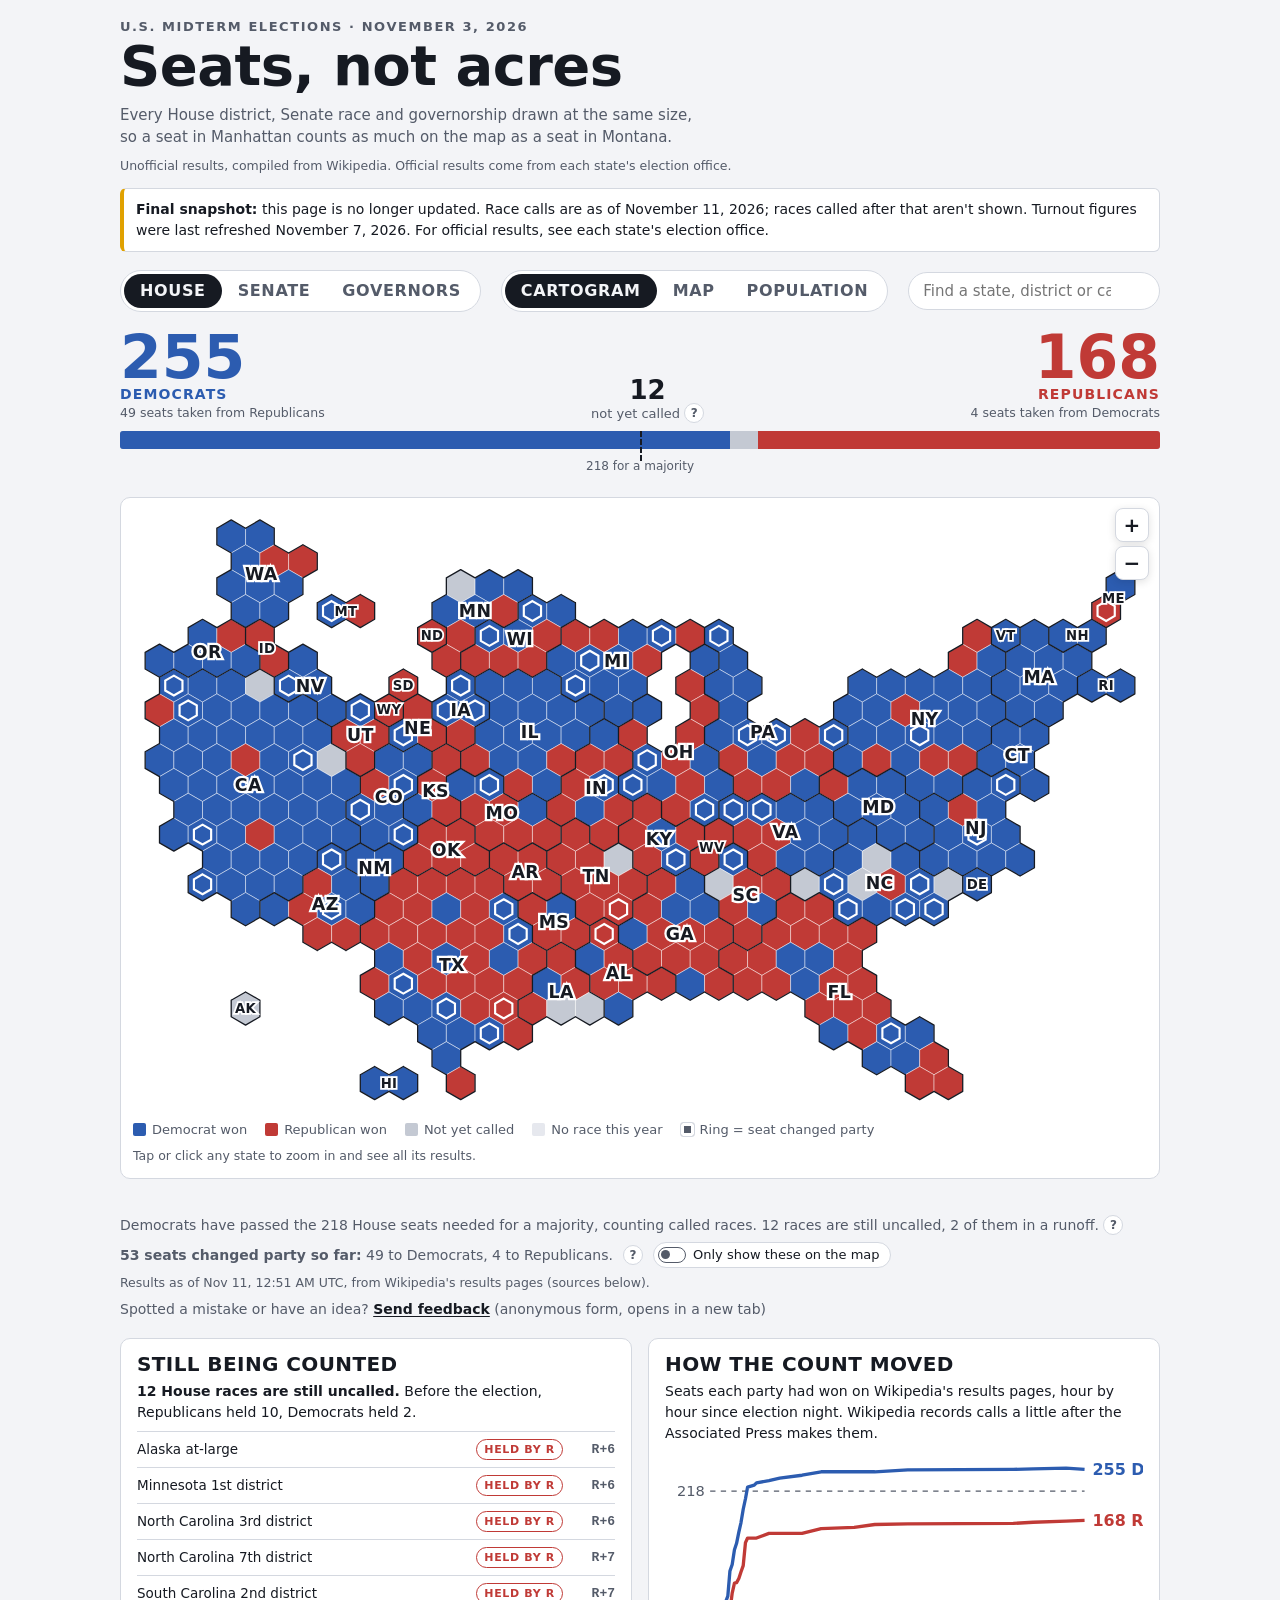
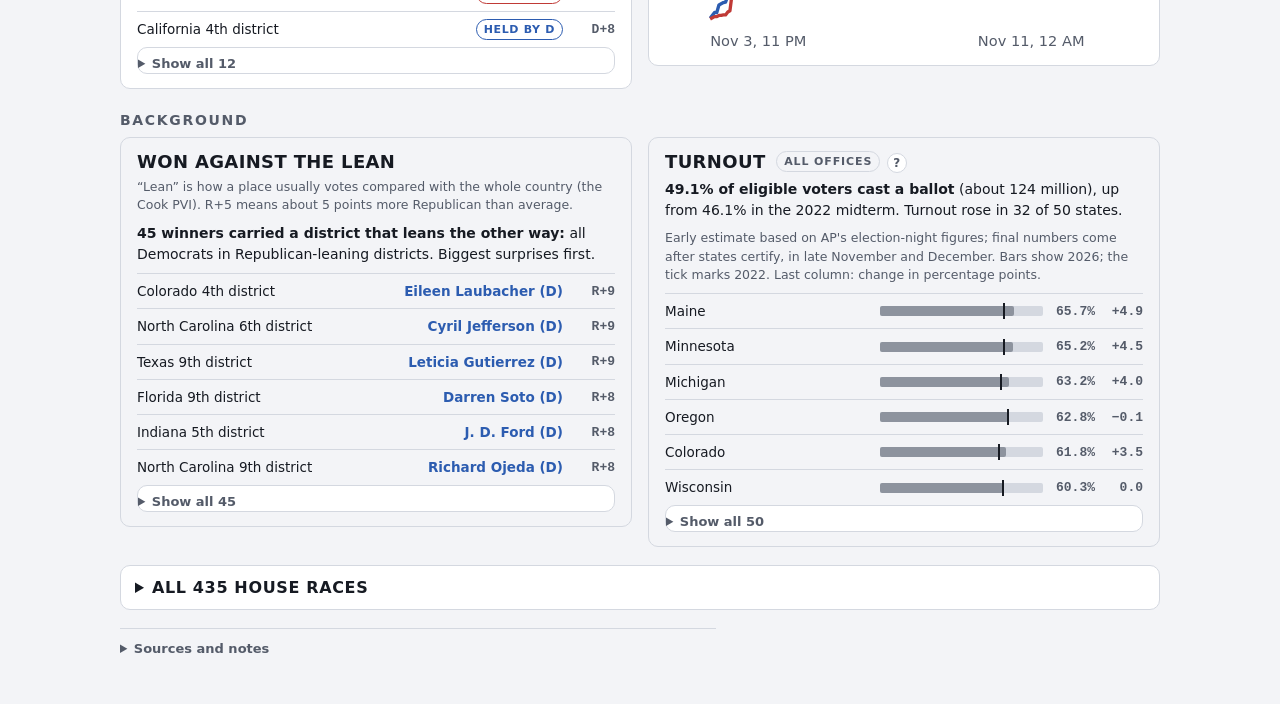
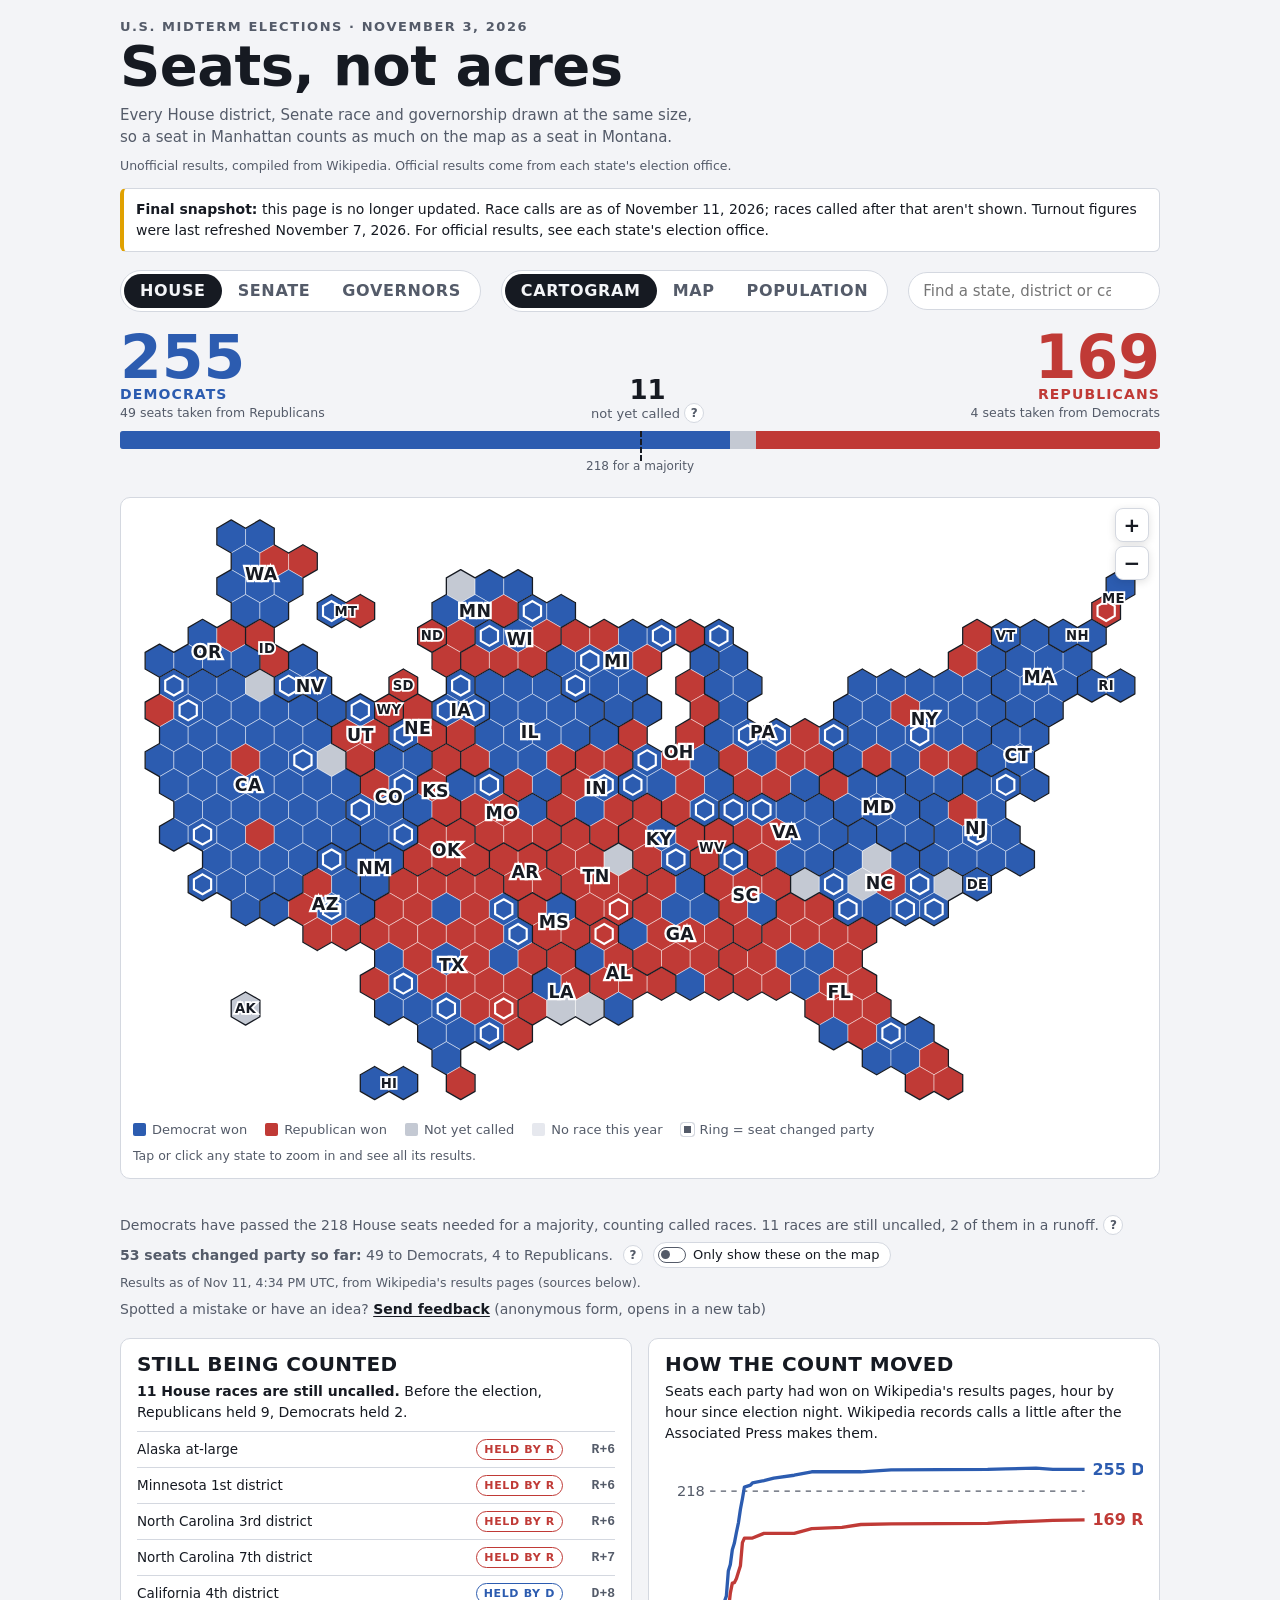
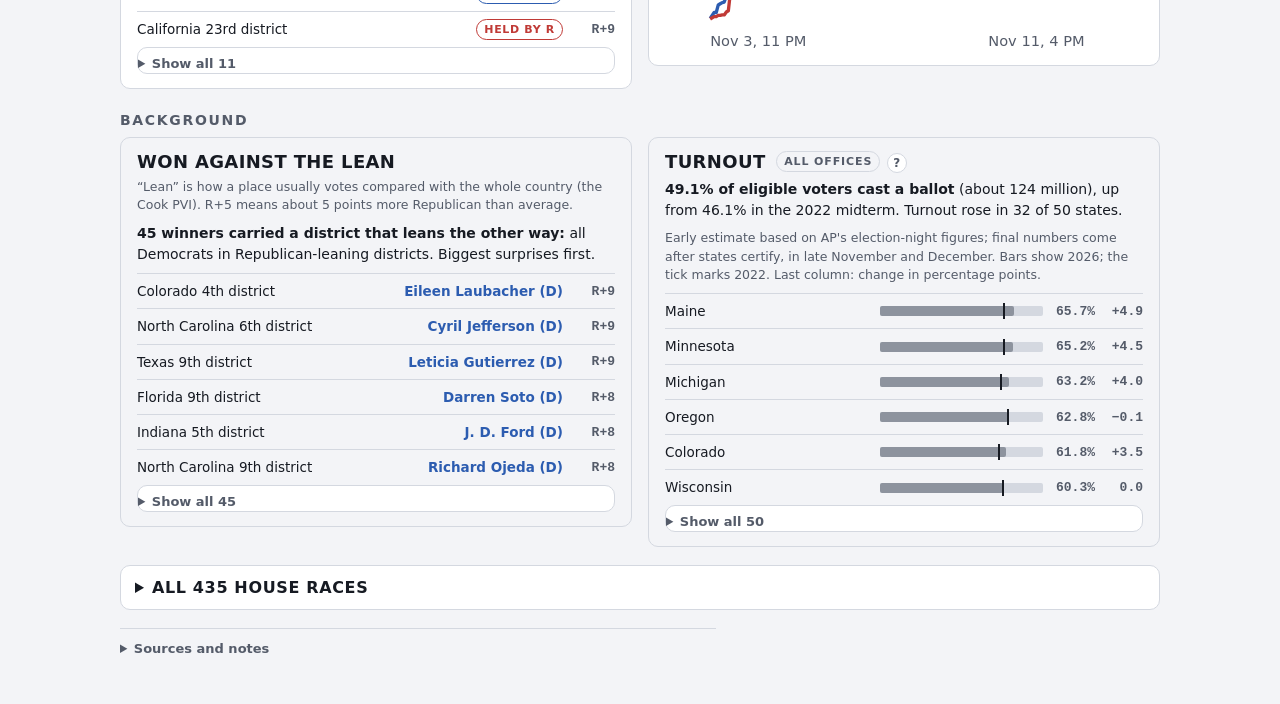
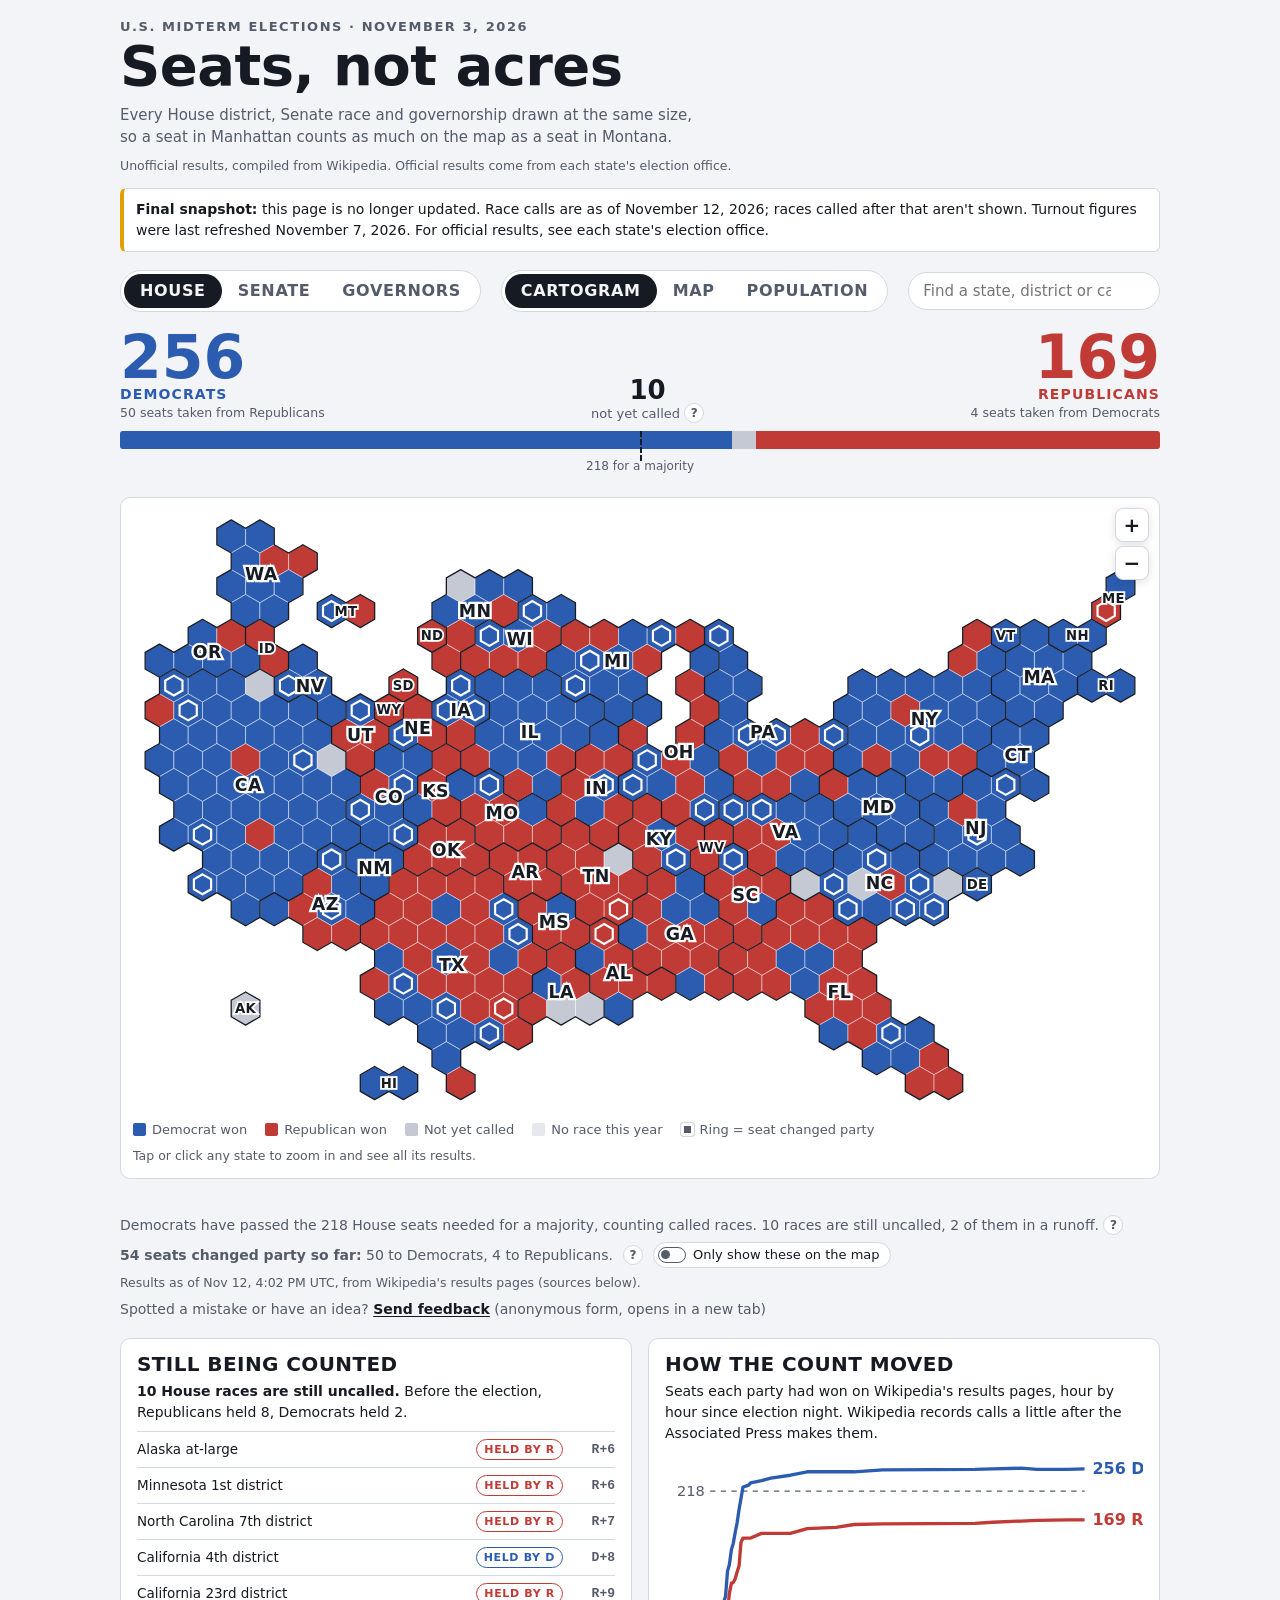
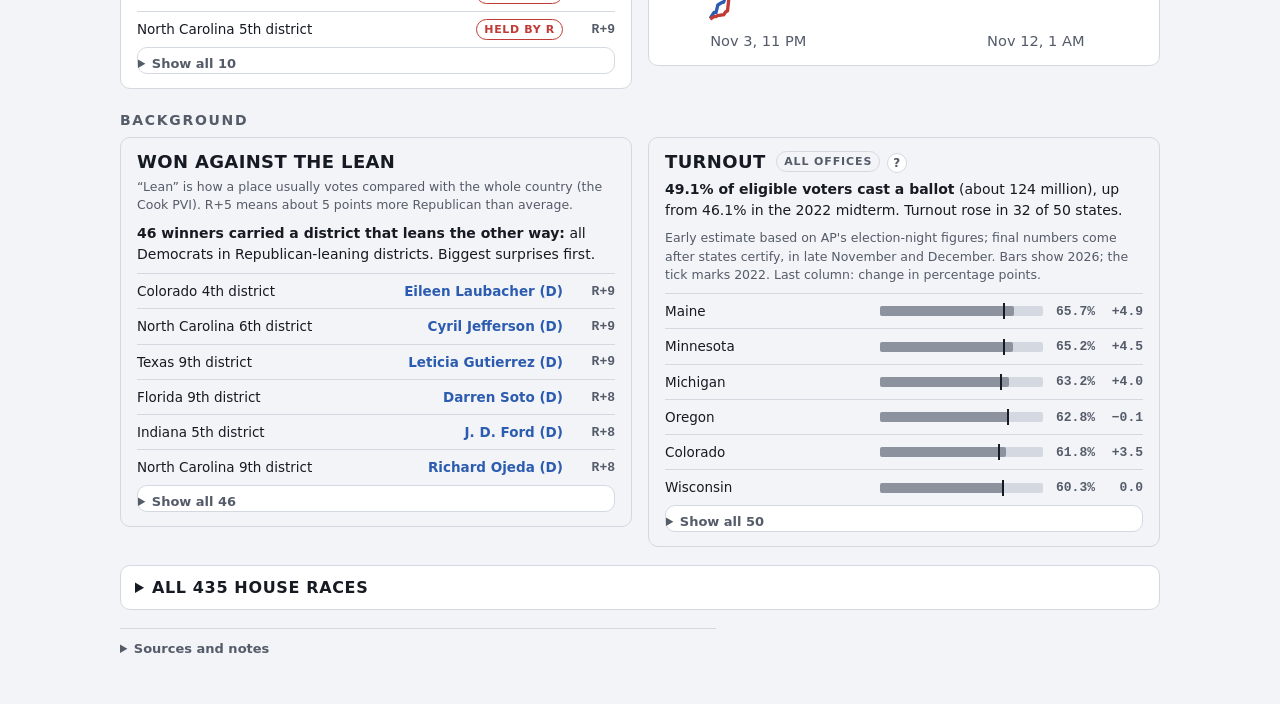
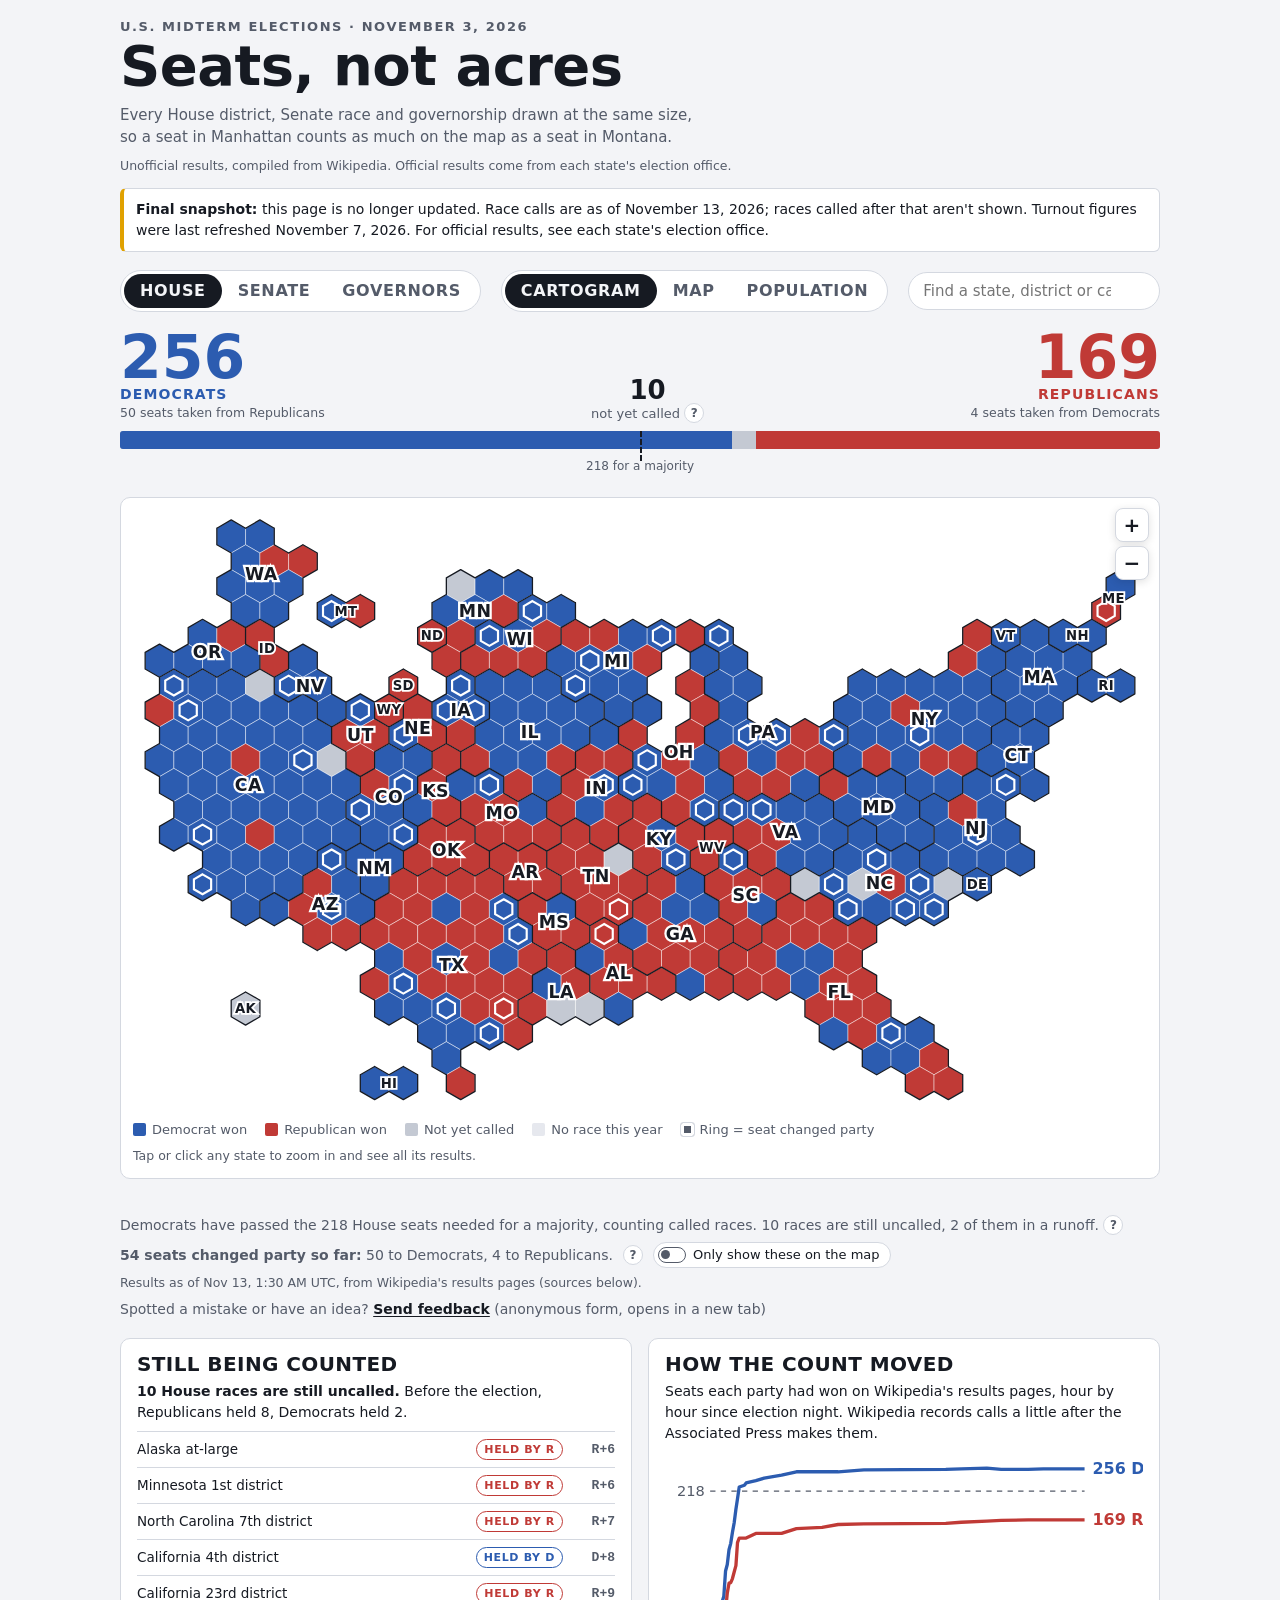
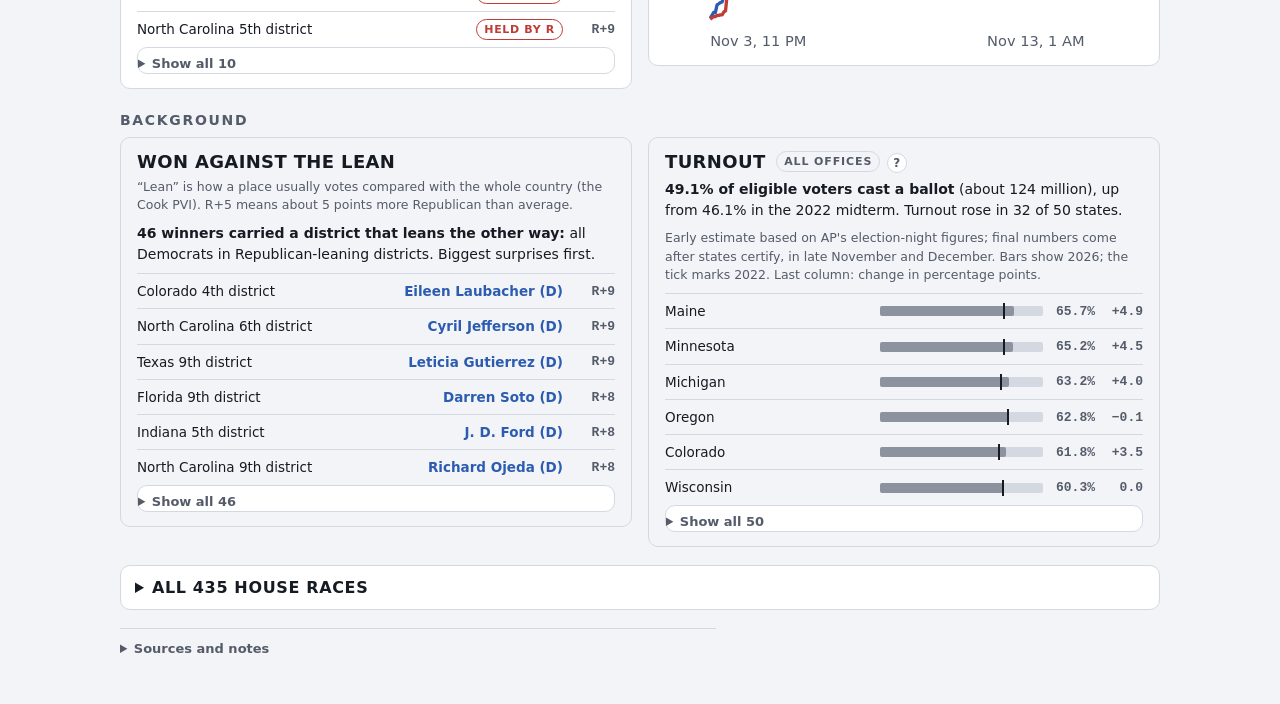
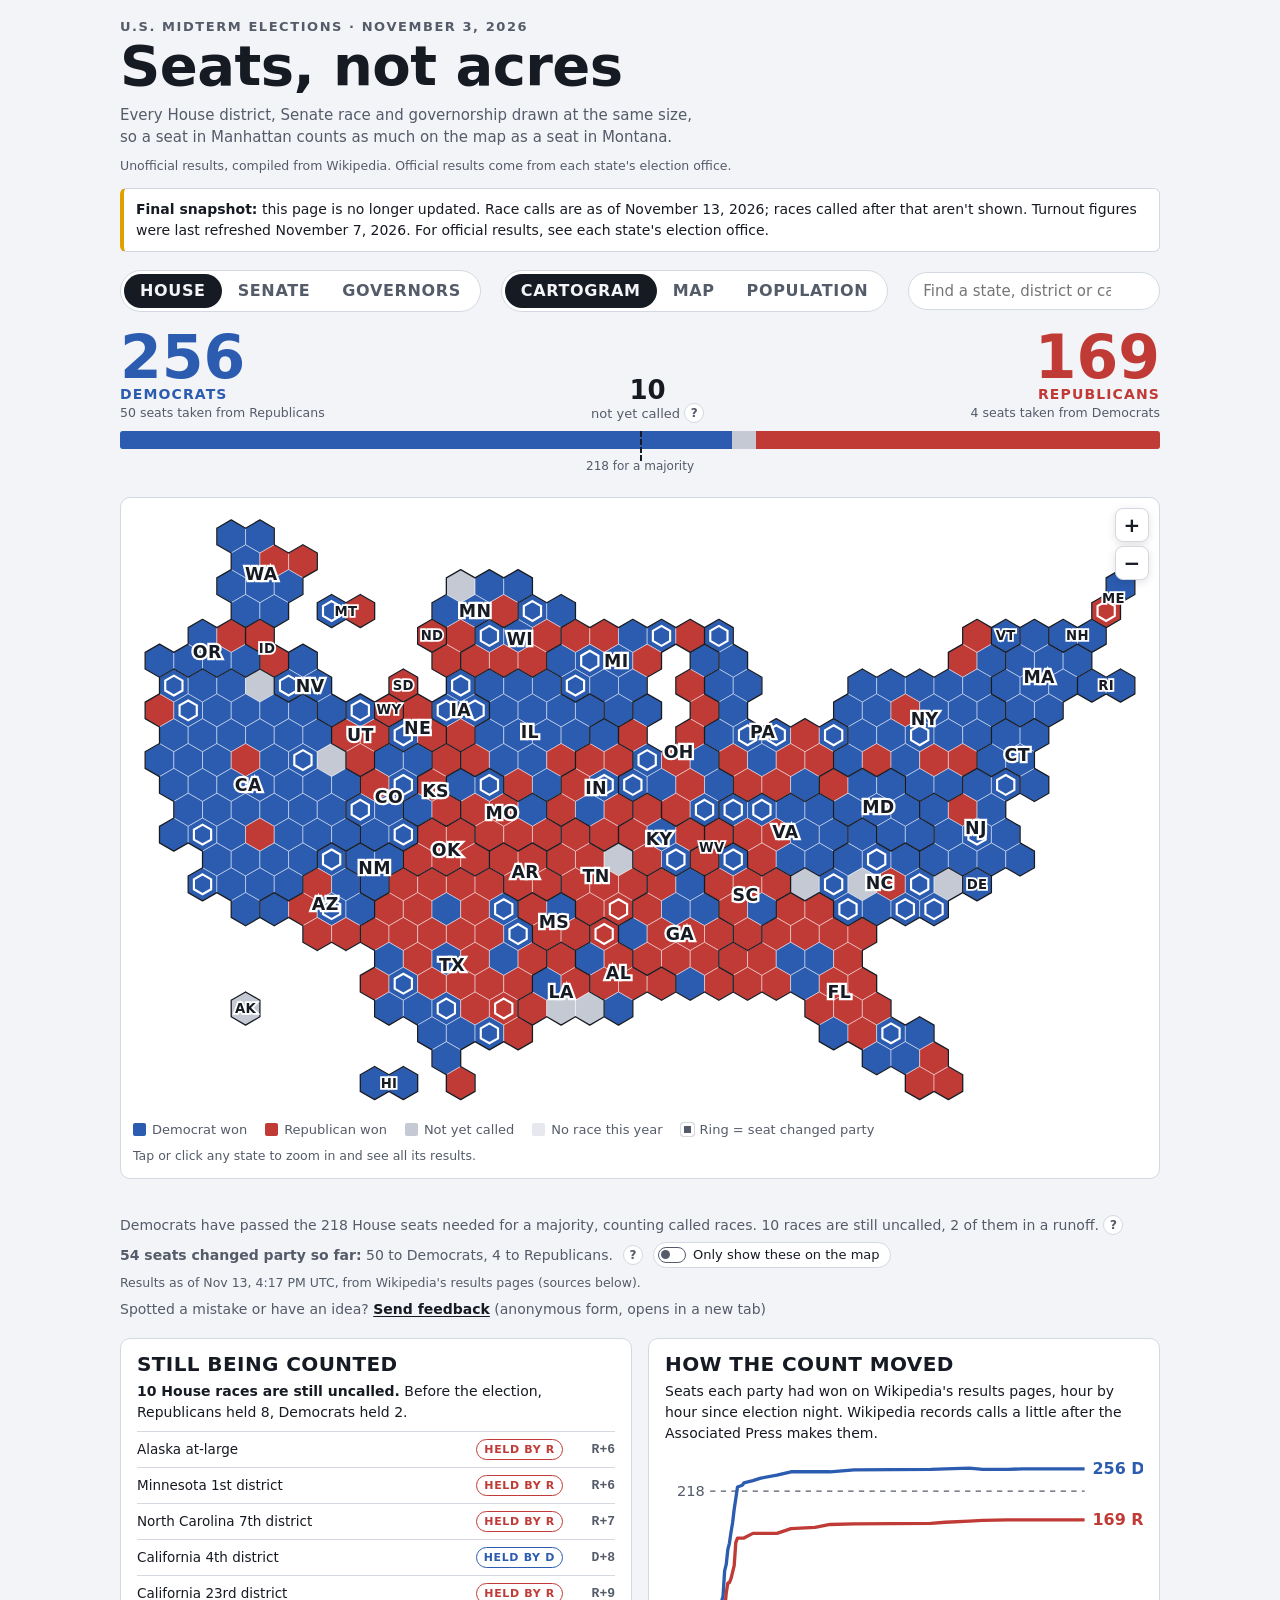
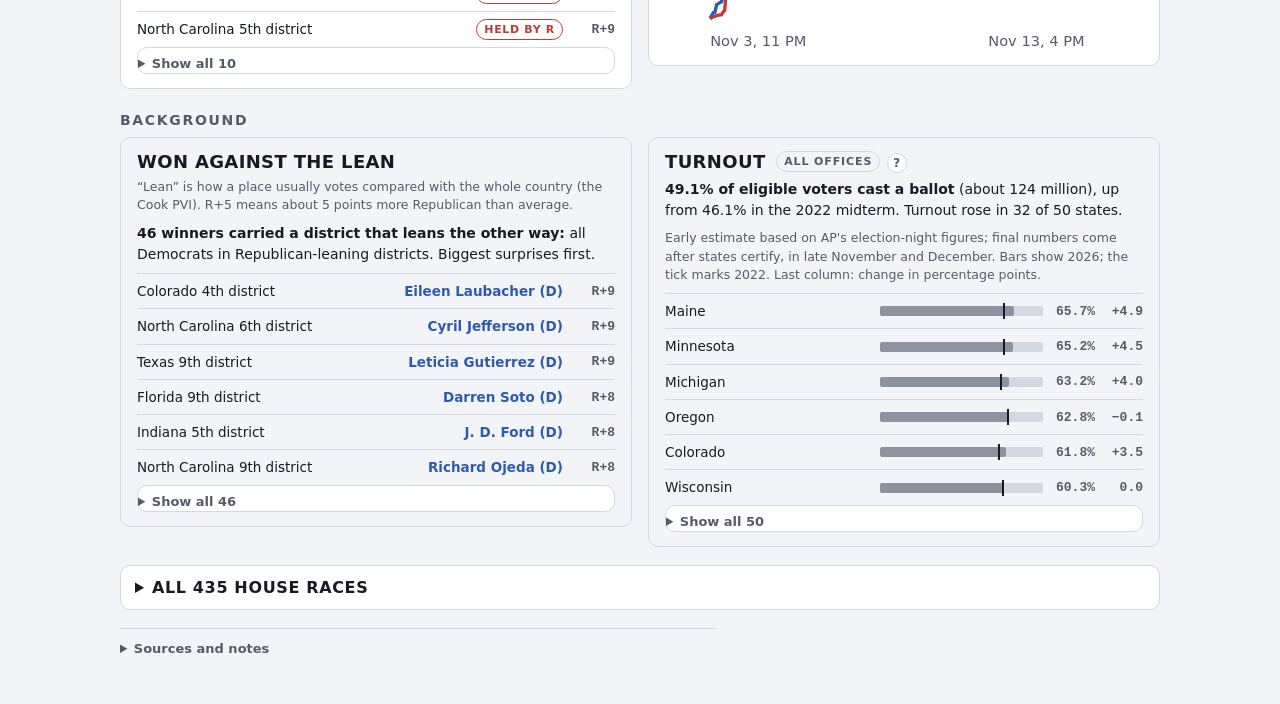
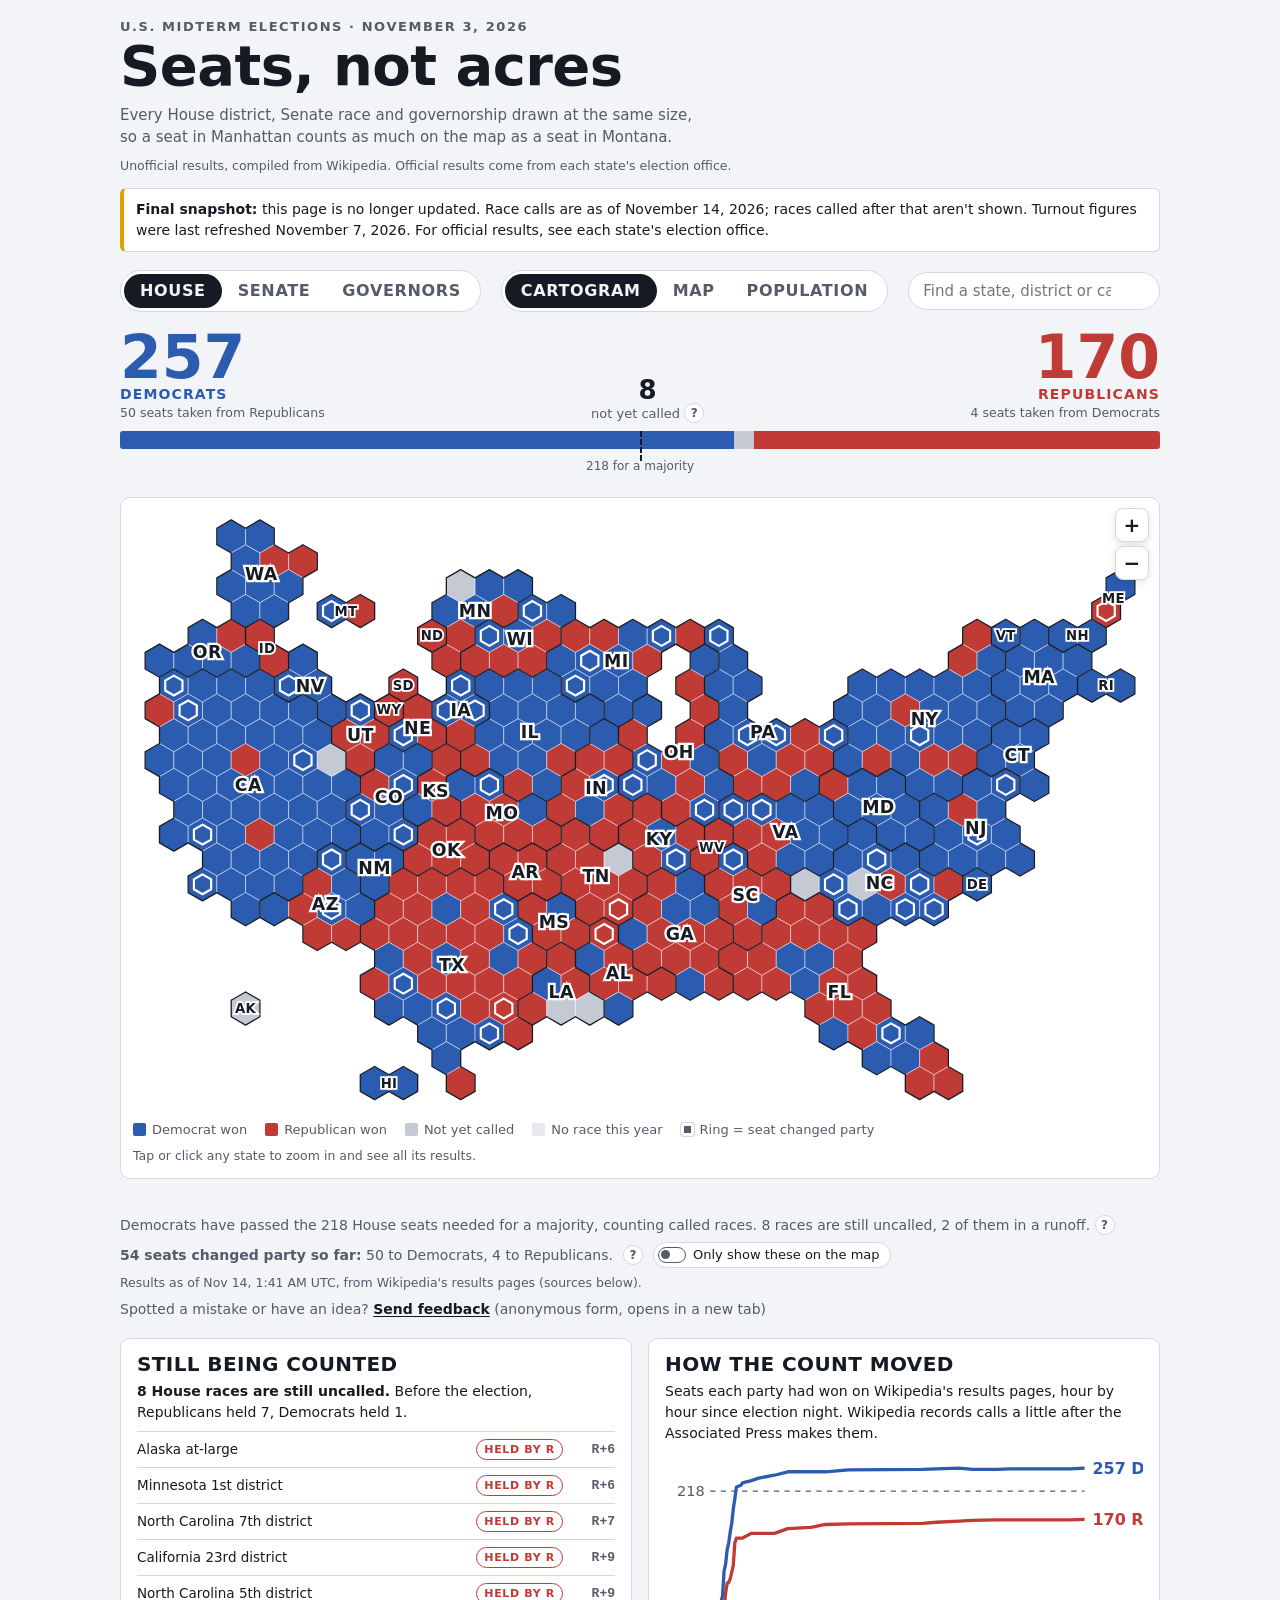
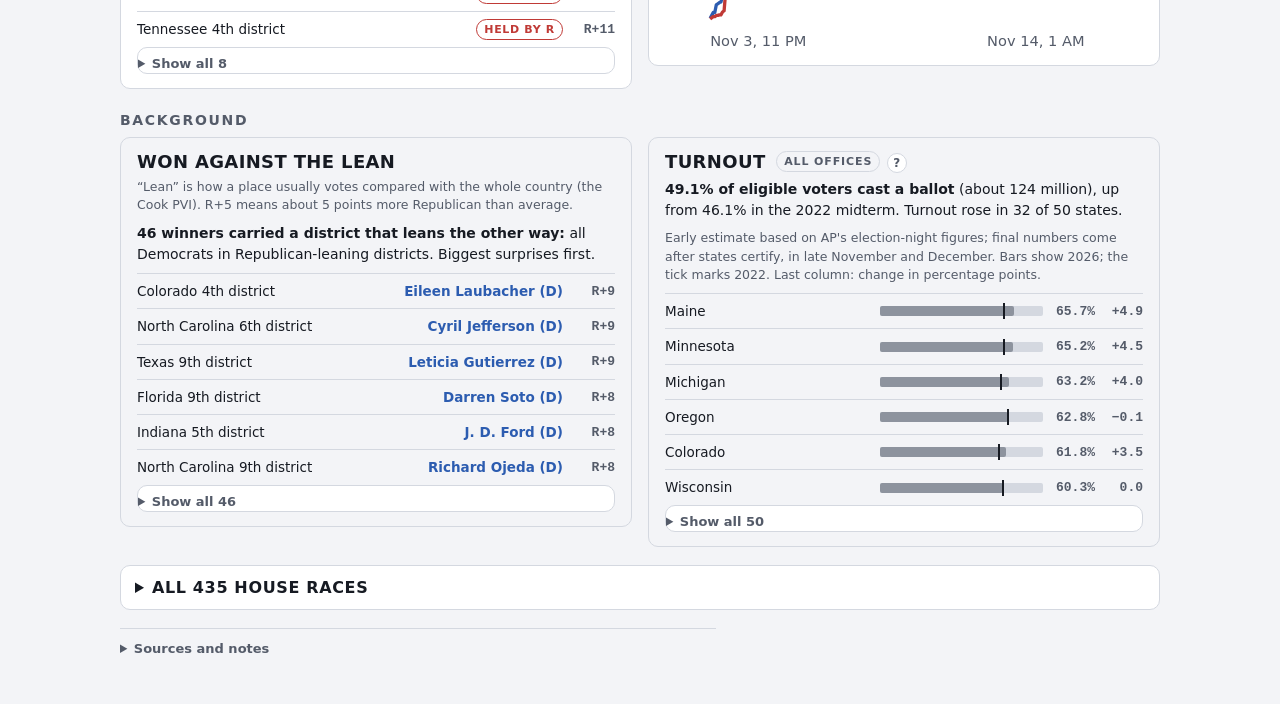
